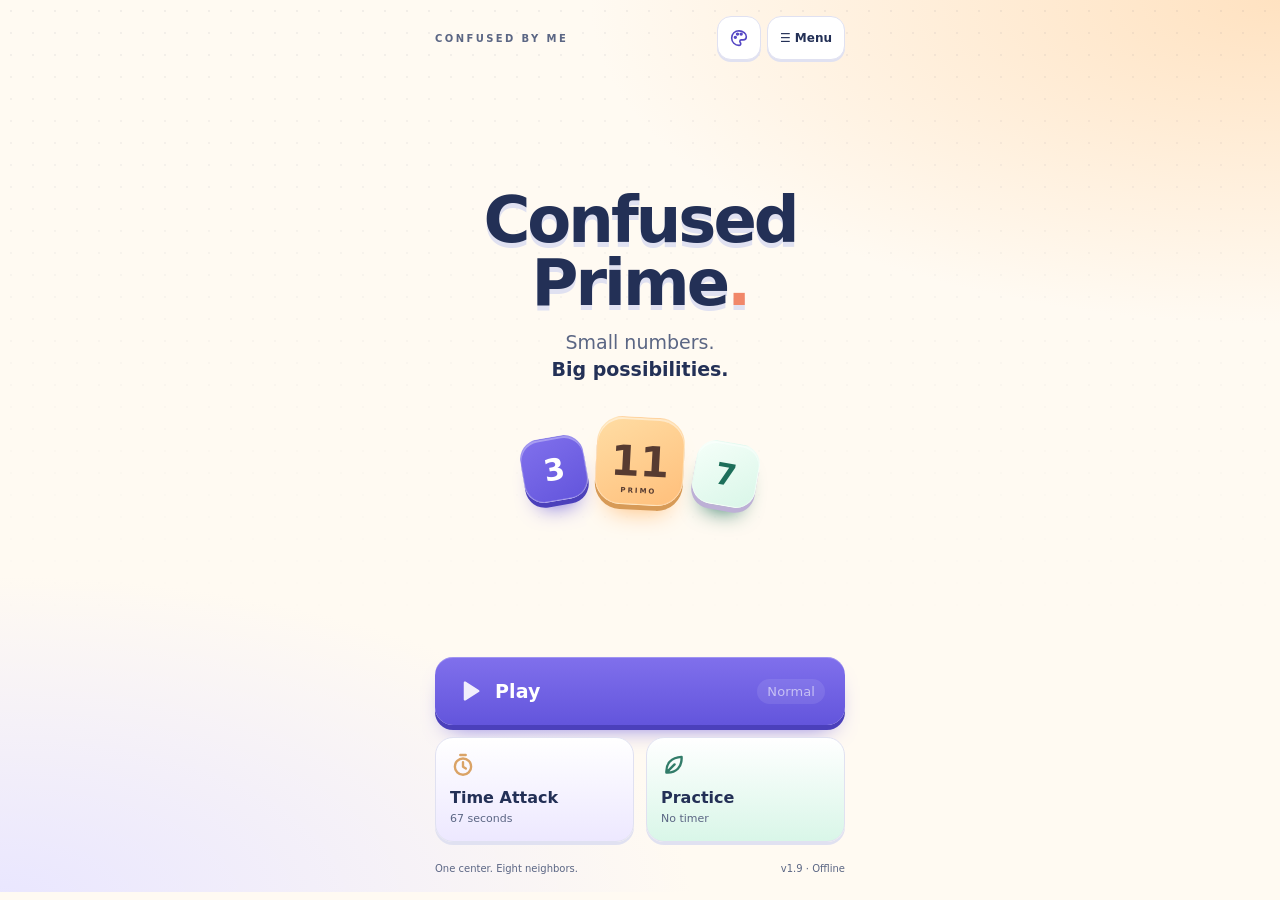
==== index.html @ dd9582af "Rename game to Confused Prime and block touch zoom" ====
<!doctype html>
<html lang="en"><head><meta charset="utf-8"><meta name="viewport" content="width=device-width,initial-scale=1,maximum-scale=1,user-scalable=no,viewport-fit=cover"><meta name="theme-color" content="#fffaf2"><title>Confused Prime — Confused By Me</title>
<script>(function(){try{var ids=["confetti", "menta", "sakura", "tramonto", "carta", "notte", "oceano", "neon", "terminale"],d=document.documentElement,t=(JSON.parse(localStorage.getItem('cbm-primi-v1')||'{}')).theme||'confetti';if(t!=='auto'&&ids.indexOf(t)<0)t='confetti';var r=t==='auto'?(window.matchMedia&&matchMedia('(prefers-color-scheme: dark)').matches?'notte':'confetti'):t;d.setAttribute('data-theme',r);d.setAttribute('data-theme-pref',t);}catch(e){}})();</script>
<style>
/* ==========================================================================
   Confused Prime — design system v2
   1. Design token non-tematici  2. Temi  3. Base  4. Home  5. Gioco
   6. Pannelli/modali  7. Selettore temi  8. Effetti  9. Responsive
   ========================================================================== */

/* 1 ─ Token strutturali (uguali in tutti i temi, ridefinibili dal tema) */
:root{
  --font:ui-rounded,"SF Pro Rounded","Nunito","Varela Round","Segoe UI Variable Text","Segoe UI",system-ui,-apple-system,"Helvetica Neue",sans-serif;
  --font-num:var(--font);
  --r-btn:18px;--r-chip:12px;--r-cell:14px;--r-board:26px;--r-card:20px;--r-modal:28px;
  --lift:3px;--lift-lg:5px;--bw:1px;--glow:0 0 0 0 transparent;
  --ease:cubic-bezier(.2,.9,.3,1);
}

/* 2 ─ Temi. Ogni blocco ridefinisce solo variabili: i componenti non hanno colori propri. */
:root,[data-theme="confetti"]{
  color-scheme:light;
  --bg:#fffaf2;--glow-a:#ffe2c1;--glow-b:#e9e6ff;--dots:#2330560f;
  --surface:#ffffff;--surface-2:#f6f3ff;--ink:#233056;--muted:#5b6684;--line:#e0e1f1;
  --accent:#6355dc;--accent-2:#8070ec;--accent-edge:#4b40bb;--on-accent:#ffffff;--accent-soft:#ede8ff;--accent-text:#5446c4;
  --warm:#ffdda4;--warm-2:#ffbf7b;--warm-edge:#d79a56;--on-warm:#573b31;
  --prime-1:#f5fff9;--prime-2:#d9f6e8;--prime-text:#1d6f5a;
  --danger:#b53d5a;--danger-bg:#fbf3f4;--danger-line:#dbb9c0;
  --board-1:#e7e0ff;--board-2:#d9d1f3;--board-line:#cfc4f1;--board-edge:#c4b8e7;
  --cell:#d4cbea;--cell-line:#cfc3e8;
  --tile-1:#ffffff;--tile-2:#fffaf4;--tile-edge:#bdb0d6;--tile-ink:#233056;--tile-line:#ffffffd9;
  --avail:#8875ce;--avail-edge:#aa96d3;
  --timer:#8b73e1;--timer-low:#df715f;--track:#e8e2f7;
  --scrim:#34255855;--modal:#fffdf9;--logo-dot:#f18769;
  --fx-good:#b4d77c;--fx-good-hi:#ecffc2;--fx-good-lo:#8da963;--fx-bad:#c9899a;--fx-bad-hi:#f5e2e7;--fx-bad-lo:#b46376;--fx-ink:#233056;
}
[data-theme="menta"]{
  color-scheme:light;
  --bg:#f1fbf5;--glow-a:#c9f2de;--glow-b:#dcefff;--dots:#12332b10;
  --surface:#ffffff;--surface-2:#e8f6ee;--ink:#12332b;--muted:#4b695f;--line:#c9e4d7;
  --accent:#0b7d61;--accent-2:#14977a;--accent-edge:#075946;--on-accent:#ffffff;--accent-soft:#d6f2e6;--accent-text:#09694f;
  --warm:#ffe9a3;--warm-2:#ffd25e;--warm-edge:#d6a62c;--on-warm:#4a3a0a;
  --prime-1:#f2fff8;--prime-2:#c6f1da;--prime-text:#0a6a4c;
  --danger:#b3354f;--danger-bg:#fdf2f4;--danger-line:#e5bcc5;
  --board-1:#d6f1e3;--board-2:#c2e8d4;--board-line:#abdcc3;--board-edge:#9bcdb3;
  --cell:#b9ddca;--cell-line:#a9d3bd;
  --tile-1:#ffffff;--tile-2:#f6fffb;--tile-edge:#8dbda4;--tile-ink:#12332b;--tile-line:#ffffffd9;
  --avail:#0b7d61;--avail-edge:#7fbfa5;
  --timer:#14977a;--timer-low:#e0634f;--track:#cfe8dc;
  --scrim:#0e2a2255;--modal:#fbfffd;--logo-dot:#f2a33a;
  --fx-good:#5fd39a;--fx-good-hi:#d4ffe9;--fx-good-lo:#1f9d6e;--fx-bad:#e0788d;--fx-bad-hi:#fde3e8;--fx-bad-lo:#b3354f;--fx-ink:#12332b;
}
[data-theme="sakura"]{
  color-scheme:light;
  --bg:#fff5f8;--glow-a:#ffd6e4;--glow-b:#eadcff;--dots:#43203a0e;
  --surface:#ffffff;--surface-2:#fff0f5;--ink:#43203a;--muted:#775269;--line:#f1d3df;
  --accent:#c2306b;--accent-2:#dc4a85;--accent-edge:#8f1f4d;--on-accent:#ffffff;--accent-soft:#ffe3ee;--accent-text:#ab2460;
  --warm:#ffe0a3;--warm-2:#ffc27a;--warm-edge:#d49a52;--on-warm:#5a3326;
  --prime-1:#f4fff9;--prime-2:#d4f3e5;--prime-text:#1b6d56;
  --danger:#a8284c;--danger-bg:#fff0f3;--danger-line:#e8b5c3;
  --board-1:#ffe3ec;--board-2:#f7cfdd;--board-line:#efbcd0;--board-edge:#e2a7be;
  --cell:#f0c3d4;--cell-line:#e8b2c6;
  --tile-1:#ffffff;--tile-2:#fff9fb;--tile-edge:#dcaabf;--tile-ink:#43203a;--tile-line:#ffffffd9;
  --avail:#c2306b;--avail-edge:#e08fb0;
  --timer:#dc4a85;--timer-low:#d9534a;--track:#f1d3df;
  --scrim:#4a1d3a55;--modal:#fffbfc;--logo-dot:#f4a259;
  --fx-good:#ff9ebd;--fx-good-hi:#ffe3ee;--fx-good-lo:#e0588b;--fx-bad:#b9a2d6;--fx-bad-hi:#ece3f7;--fx-bad-lo:#7d5aa8;--fx-ink:#43203a;
}
[data-theme="tramonto"]{
  color-scheme:light;
  --bg:#fff3e6;--glow-a:#ffc79c;--glow-b:#ffd3ea;--dots:#3b20120f;
  --surface:#ffffff;--surface-2:#fff0e0;--ink:#3b2012;--muted:#74503c;--line:#f0d3b9;
  --accent:#c43f21;--accent-2:#de5a3a;--accent-edge:#922c14;--on-accent:#ffffff;--accent-soft:#ffe4d4;--accent-text:#ab3519;
  --warm:#ffe08a;--warm-2:#ffc24a;--warm-edge:#d29a1f;--on-warm:#4a2f0a;
  --prime-1:#f6fff0;--prime-2:#dbf2c8;--prime-text:#3a6a10;
  --danger:#a8213e;--danger-bg:#fff0ee;--danger-line:#e6b5b0;
  --board-1:#ffe0c9;--board-2:#f9ccaa;--board-line:#eeb890;--board-edge:#df9f73;
  --cell:#efc09f;--cell-line:#e4ae88;
  --tile-1:#ffffff;--tile-2:#fff9f2;--tile-edge:#d6a07a;--tile-ink:#3b2012;--tile-line:#ffffffd9;
  --avail:#c43f21;--avail-edge:#e59b7e;
  --timer:#e9893a;--timer-low:#c0262e;--track:#f0d3b9;
  --scrim:#4a200f55;--modal:#fffaf4;--logo-dot:#f0a030;
  --fx-good:#ffc24a;--fx-good-hi:#fff1c4;--fx-good-lo:#e08a1a;--fx-bad:#d9667a;--fx-bad-hi:#fbe0e5;--fx-bad-lo:#a8213e;--fx-ink:#3b2012;
}
[data-theme="carta"]{
  color-scheme:light;--bw:2px;--lift:3px;--lift-lg:4px;
  --bg:#ffffff;--glow-a:#ffffff;--glow-b:#ffffff;--dots:#00000014;
  --surface:#ffffff;--surface-2:#f1f1f1;--ink:#000000;--muted:#3a3a3a;--line:#000000;
  --accent:#000000;--accent-2:#1f1f1f;--accent-edge:#6b6b6b;--on-accent:#ffffff;--accent-soft:#e8e8e8;--accent-text:#000000;
  --warm:#ffe14d;--warm-2:#ffd000;--warm-edge:#6d5500;--on-warm:#000000;
  --prime-1:#d8f5e0;--prime-2:#bfeccc;--prime-text:#00552a;
  --danger:#a3001b;--danger-bg:#fff0f2;--danger-line:#a3001b;
  --board-1:#ececec;--board-2:#dedede;--board-line:#000000;--board-edge:#000000;
  --cell:#c6c6c6;--cell-line:#6e6e6e;
  --tile-1:#ffffff;--tile-2:#ffffff;--tile-edge:#000000;--tile-ink:#000000;--tile-line:#000000;
  --avail:#000000;--avail-edge:#000000;
  --timer:#000000;--timer-low:#c1121f;--track:#d0d0d0;
  --scrim:#000000b3;--modal:#ffffff;--logo-dot:#c1121f;
  --fx-good:#00a651;--fx-good-hi:#b9f3d0;--fx-good-lo:#00552a;--fx-bad:#e0283c;--fx-bad-hi:#ffd0d6;--fx-bad-lo:#a3001b;--fx-ink:#000000;
}
[data-theme="notte"]{
  color-scheme:dark;
  --bg:#14122b;--glow-a:#35266f;--glow-b:#4a1f5e;--dots:#ffffff0c;
  --surface:#211e45;--surface-2:#2a2657;--ink:#f1efff;--muted:#b0acd6;--line:#3a3573;
  --accent:#6a56ee;--accent-2:#8573ff;--accent-edge:#4533c0;--on-accent:#ffffff;--accent-soft:#34306b;--accent-text:#b3a8ff;
  --warm:#ffd27a;--warm-2:#ffae4d;--warm-edge:#c9822a;--on-warm:#3a2208;
  --prime-1:#24524f;--prime-2:#1c433f;--prime-text:#6fe3c1;
  --danger:#ff7a93;--danger-bg:#3a2040;--danger-line:#6e3a58;
  --board-1:#26224f;--board-2:#1d1a40;--board-line:#3a3573;--board-edge:#0d0b20;
  --cell:#2e2a5e;--cell-line:#3a3573;
  --tile-1:#3d3878;--tile-2:#332f6a;--tile-edge:#171434;--tile-ink:#f1efff;--tile-line:#ffffff1f;
  --avail:#b3a8ff;--avail-edge:#6a5fc4;
  --timer:#9a89ff;--timer-low:#ff6b6b;--track:#2a2657;
  --scrim:#05030f99;--modal:#1b1838;--logo-dot:#ffb05c;
  --fx-good:#7ff0c0;--fx-good-hi:#d9fff0;--fx-good-lo:#3fd39c;--fx-bad:#ff8fa6;--fx-bad-hi:#ffd3dc;--fx-bad-lo:#ff4d73;--fx-ink:#14122b;
}
[data-theme="oceano"]{
  color-scheme:dark;
  --bg:#06182a;--glow-a:#0d4a7a;--glow-b:#0a5f6e;--dots:#ffffff0c;
  --surface:#0e2c47;--surface-2:#123759;--ink:#e6f5ff;--muted:#9bc2dd;--line:#1f4b73;
  --accent:#4cc9f0;--accent-2:#7bdcf7;--accent-edge:#1d8fb8;--on-accent:#04202f;--accent-soft:#124666;--accent-text:#7bdcf7;
  --warm:#ffb48a;--warm-2:#ff8f5e;--warm-edge:#c25b2f;--on-warm:#3a1405;
  --prime-1:#1b5a63;--prime-2:#134a54;--prime-text:#7af0d2;
  --danger:#ff8a8a;--danger-bg:#3a2230;--danger-line:#7a3d4d;
  --board-1:#0f3558;--board-2:#0b2a47;--board-line:#1f4b73;--board-edge:#030d18;
  --cell:#123e66;--cell-line:#1c5282;
  --tile-1:#215a8b;--tile-2:#1a4d7c;--tile-edge:#08203a;--tile-ink:#e6f5ff;--tile-line:#ffffff22;
  --avail:#7bdcf7;--avail-edge:#2a7fa8;
  --timer:#4cc9f0;--timer-low:#ff6b5e;--track:#123759;
  --scrim:#020c1699;--modal:#0a2238;--logo-dot:#ff9f6e;
  --fx-good:#7bdcf7;--fx-good-hi:#d6f6ff;--fx-good-lo:#2fb3dc;--fx-bad:#ff9a8a;--fx-bad-hi:#ffd9d3;--fx-bad-lo:#ff6b5e;--fx-ink:#04202f;
}
[data-theme="neon"]{
  color-scheme:dark;--glow:0 0 18px 1px #ff3dbb88;--lift:3px;
  --bg:#0b0714;--glow-a:#4a0d5e;--glow-b:#04384a;--dots:#ff3dbb12;
  --surface:#17102a;--surface-2:#1f1538;--ink:#fbf4ff;--muted:#c3acdf;--line:#4b2a78;
  --accent:#d6168f;--accent-2:#ff3dbb;--accent-edge:#8a0c63;--on-accent:#ffffff;--accent-soft:#3a1a52;--accent-text:#ff80d8;
  --warm:#ffe14d;--warm-2:#ffb02e;--warm-edge:#b87a00;--on-warm:#2a1a00;
  --prime-1:#0f3a46;--prime-2:#0a2f3a;--prime-text:#3df5e6;
  --danger:#ff6b8a;--danger-bg:#2f1229;--danger-line:#7a2b52;
  --board-1:#1b1233;--board-2:#130c27;--board-line:#6a2fa8;--board-edge:#06030d;
  --cell:#241842;--cell-line:#3b2563;
  --tile-1:#34235e;--tile-2:#2a1c4e;--tile-edge:#0d0719;--tile-ink:#fbf4ff;--tile-line:#a46bff44;
  --avail:#3df5e6;--avail-edge:#1b8f93;
  --timer:#3df5e6;--timer-low:#ff3d6e;--track:#241842;
  --scrim:#05020ccc;--modal:#130d24;--logo-dot:#3df5e6;
  --fx-good:#3df5e6;--fx-good-hi:#c8fffb;--fx-good-lo:#12bfb3;--fx-bad:#ff6b9d;--fx-bad-hi:#ffd0e2;--fx-bad-lo:#ff2d78;--fx-ink:#0b0714;
}
[data-theme="terminale"]{
  color-scheme:dark;
  --font:ui-monospace,"SF Mono","Cascadia Mono","Roboto Mono",Menlo,Consolas,"Liberation Mono",monospace;
  --r-btn:6px;--r-chip:5px;--r-cell:4px;--r-board:10px;--r-card:8px;--r-modal:10px;--lift:0px;--lift-lg:0px;--bw:1px;
  --bg:#020a05;--glow-a:#06311a;--glow-b:#031f12;--dots:#2bff6a0d;
  --surface:#04140a;--surface-2:#061d10;--ink:#b8ffcb;--muted:#74d492;--line:#14582f;
  --accent:#2bff6a;--accent-2:#5dff8c;--accent-edge:#0d9c3a;--on-accent:#00140a;--accent-soft:#0a3a1e;--accent-text:#5dff8c;
  --warm:#ffb000;--warm-2:#e69a00;--warm-edge:#8a5d00;--on-warm:#1a0f00;
  --prime-1:#0d3a1c;--prime-2:#0a2f17;--prime-text:#7dffa6;
  --danger:#ff6a60;--danger-bg:#1f0a0a;--danger-line:#6b2320;
  --board-1:#041a0d;--board-2:#031209;--board-line:#14582f;--board-edge:#00080a;
  --cell:#052414;--cell-line:#0f4526;
  --tile-1:#0d3620;--tile-2:#0a2c19;--tile-edge:#031209;--tile-ink:#b8ffcb;--tile-line:#2bff6a40;
  --avail:#5dff8c;--avail-edge:#12803b;
  --timer:#2bff6a;--timer-low:#ff5f56;--track:#0a2f17;
  --scrim:#000000d0;--modal:#031209;--logo-dot:#ffb000;
  --fx-good:#2bff6a;--fx-good-hi:#c9ffd8;--fx-good-lo:#12b84a;--fx-bad:#ff6a60;--fx-bad-hi:#ffd2cf;--fx-bad-lo:#c4332b;--fx-ink:#00140a;
}

/* 3 ─ Base */
*{box-sizing:border-box}
html{background:var(--bg)}
body{margin:0;background:radial-gradient(ellipse 90% 60% at 100% 0%,var(--glow-a) 0%,transparent 60%),radial-gradient(ellipse 90% 60% at 0% 100%,var(--glow-b) 0%,transparent 60%),var(--bg);background-attachment:fixed;color:var(--ink);font-family:var(--font);-webkit-tap-highlight-color:transparent;-webkit-font-smoothing:antialiased;text-rendering:optimizeLegibility}
body:before{content:"";position:fixed;inset:0;z-index:0;pointer-events:none;background-image:radial-gradient(var(--dots) 1.2px,transparent 1.4px);background-size:22px 22px;-webkit-mask-image:linear-gradient(180deg,#000 0%,transparent 70%);mask-image:linear-gradient(180deg,#000 0%,transparent 70%)}
[data-theme="terminale"] body:before{background-image:repeating-linear-gradient(0deg,var(--dots) 0 1px,transparent 1px 3px);background-size:auto;-webkit-mask-image:none;mask-image:none}
.theme-anim,.theme-anim *,.theme-anim *:before,.theme-anim *:after{transition:background-color .35s ease,border-color .35s ease,color .35s ease,box-shadow .35s ease,fill .35s ease!important}
button{font:inherit;cursor:pointer;touch-action:manipulation;border:0;color:inherit}
button:focus-visible,input:focus-visible,select:focus-visible,textarea:focus-visible{outline:3px solid var(--accent-text);outline-offset:3px}
button:disabled{cursor:default;opacity:.4}
button:not(:disabled):active{transform:translateY(1px) scale(.985)}
[hidden]{display:none!important}
.shell{position:relative;z-index:1;width:min(100%,450px);margin:auto;padding:16px 20px max(16px,env(safe-area-inset-bottom));padding-top:max(16px,env(safe-area-inset-top))}
.brand{font-size:10px;letter-spacing:2.4px;font-weight:800;text-transform:uppercase;color:var(--muted)}
.eyebrow{font-size:10px;font-weight:700;letter-spacing:1.6px;text-transform:uppercase;color:var(--muted)}
.pill{border:var(--bw) solid var(--line);border-radius:var(--r-chip);background:transparent;min-height:42px;padding:8px 14px;font-size:12px;font-weight:650}
.primary{position:relative;background:linear-gradient(180deg,var(--accent-2),var(--accent));color:var(--on-accent);border-radius:var(--r-btn);min-height:52px;padding:12px 18px;font-weight:750;letter-spacing:.1px;box-shadow:inset 0 1px 0 #ffffff40,0 var(--lift-lg) 0 var(--accent-edge),0 14px 24px -14px var(--accent)}
.primary:not(:disabled):active{box-shadow:inset 0 1px 0 #ffffff40,0 1px 0 var(--accent-edge)}
.secondary{background:var(--surface);border:var(--bw) solid var(--line);border-radius:var(--r-btn);min-height:52px;padding:12px 18px;font-weight:650;box-shadow:0 var(--lift) 0 var(--line)}
.secondary:not(:disabled):active{box-shadow:0 1px 0 var(--line)}
.icon{width:40px;height:40px;border-radius:50%;background:transparent;font-size:18px;font-weight:500}
body.playing{overflow:hidden}
.shell.playing-shell{height:100vh;height:100dvh;padding-top:max(10px,env(safe-area-inset-top));padding-bottom:max(10px,env(safe-area-inset-bottom))}

/* 4 ─ Home */
.home{min-height:calc(100dvh - 40px);display:flex;flex-direction:column;justify-content:space-between;gap:18px}
.home-top{display:flex;justify-content:space-between;align-items:center}
.menu-trigger{min-height:44px;min-width:70px;padding:8px 12px;background:var(--surface);border:var(--bw) solid var(--line);border-radius:14px;font-size:12px;font-weight:700;white-space:nowrap;box-shadow:0 2px 0 var(--line)}
.menu-trigger.icon-only{min-width:44px;width:44px;padding:0;display:inline-flex;align-items:center;justify-content:center}
.menu-trigger svg{width:20px;height:20px;stroke:var(--accent-text);fill:none;stroke-width:1.9;stroke-linecap:round;stroke-linejoin:round}
.hero{padding:6px 0 0;text-align:center}
.hero h1{font-size:clamp(76px,24vw,108px);line-height:.95;letter-spacing:-7px;margin:10px 0 14px;font-weight:850;color:var(--ink);text-shadow:0 var(--lift-lg) 0 var(--line)}
.hero h1 span,.logo>span{color:var(--logo-dot)!important}
[data-theme="carta"] .hero h1{text-shadow:none}
.hero p{font-size:19px;line-height:1.45;color:var(--muted);margin:0}
.hero p b{font-weight:600;color:var(--ink)}
.art{height:150px;display:flex;justify-content:center;align-items:center;gap:10px;margin:10px 0 0}
.art-tile{width:64px;height:64px;display:flex;align-items:center;justify-content:center;border-radius:20px;background:linear-gradient(155deg,var(--accent-2),var(--accent));color:var(--on-accent);font-size:30px;font-weight:750;font-variant-numeric:tabular-nums;position:relative;border:var(--bw) solid #ffffff40;box-shadow:inset 0 2px 0 #ffffff55,0 var(--lift-lg) 0 var(--accent-edge),0 18px 22px -14px var(--accent);transform:rotate(-10deg);animation:bob 5.5s ease-in-out infinite}
.art-tile:nth-child(2){background:linear-gradient(150deg,var(--warm),var(--warm-2));color:var(--on-warm);width:88px;height:88px;font-size:42px;border-radius:26px;box-shadow:inset 0 2px 0 #ffffff77,0 var(--lift-lg) 0 var(--warm-edge),0 20px 24px -14px var(--warm-2);transform:translateY(-8px) rotate(3deg);animation-delay:-1.8s}
.art-tile:nth-child(3){background:linear-gradient(145deg,var(--prime-1),var(--prime-2));color:var(--prime-text);box-shadow:inset 0 2px 0 #ffffff66,0 var(--lift-lg) 0 var(--tile-edge),0 18px 22px -14px var(--prime-text);transform:translateY(5px) rotate(10deg);animation-delay:-3.4s}
.art-tile:nth-child(2):after{content:"PRIMO";position:absolute;bottom:9px;font-size:7px;letter-spacing:2px;font-weight:800}
@keyframes bob{0%,100%{translate:0 0}50%{translate:0 -7px}}
.home-actions{display:grid;grid-template-columns:1fr 1fr;gap:12px}
.home-actions button{text-align:left;position:relative;padding:14px 14px 16px;min-height:96px;overflow-wrap:anywhere;display:flex;flex-direction:column;justify-content:flex-start;gap:2px}
.home-actions button:before{content:"";display:block;width:26px;height:26px;margin-bottom:8px;background:currentColor;-webkit-mask:var(--ico) center/contain no-repeat;mask:var(--ico) center/contain no-repeat;opacity:.9}
.home-actions button span{display:block;font-size:11px;margin-top:3px;color:var(--muted);font-weight:500}
#play{--ico:url("data:image/svg+xml,%3Csvg xmlns='http://www.w3.org/2000/svg' viewBox='0 0 24 24'%3E%3Cpath d='M7.5 4.8v14.4a1 1 0 001.5.9l11.4-7.2a1 1 0 000-1.8L9 3.9a1 1 0 00-1.5.9z'/%3E%3C/svg%3E")}
#attack{--ico:url("data:image/svg+xml,%3Csvg xmlns='http://www.w3.org/2000/svg' viewBox='0 0 24 24' fill='none' stroke='%23000' stroke-width='2.2' stroke-linecap='round' stroke-linejoin='round'%3E%3Ccircle cx='12' cy='13.5' r='7.5'/%3E%3Cpath d='M12 9.5v4.2l2.6 1.6M9.5 2.8h5'/%3E%3C/svg%3E")}
#train{--ico:url("data:image/svg+xml,%3Csvg xmlns='http://www.w3.org/2000/svg' viewBox='0 0 24 24' fill='none' stroke='%23000' stroke-width='2.2' stroke-linecap='round' stroke-linejoin='round'%3E%3Cpath d='M5 19C4.5 10.5 9.500 5 19 4.500 19.500 14 14 19.500 5 19zM5 19l7.500-7.500'/%3E%3C/svg%3E")}
.home-actions #play{grid-column:1/-1;min-height:68px;padding:14px 20px;font-size:19px;flex-direction:row;align-items:center;gap:12px}
.home-actions #play:before{margin:0;width:28px;height:28px}
.home-actions #play span{color:var(--on-accent);opacity:.78;display:inline;margin:0 0 0 auto;font-size:13px;font-weight:600;padding:5px 10px;border-radius:99px;background:#ffffff26}
.time-mode{background:linear-gradient(180deg,var(--surface),var(--accent-soft))}
.home-actions .time-mode:before{color:var(--warm-edge)}
.home-actions #train:before{color:var(--prime-text)}
.home-actions #train{background:linear-gradient(180deg,var(--surface),var(--prime-2))}
.home-actions .no-storage{grid-column:1/-1}
.footer{grid-column:1/-1;display:flex;align-items:center;justify-content:space-between;gap:8px;font-size:10px;color:var(--muted);line-height:1.4;margin-top:8px}
.no-storage{font-size:10px;color:var(--danger);text-align:center}

/* 5 ─ Gioco */
#game{height:100%;display:flex;flex-direction:column;gap:8px}
.game-head{display:flex;align-items:center;justify-content:space-between;min-height:44px;flex-shrink:0}
.logo{font-size:23px;font-weight:850;letter-spacing:-1.4px}
.logo small{font-size:9px;letter-spacing:.3px;color:var(--muted);margin-left:10px;vertical-align:middle;font-weight:600;padding:3px 7px;border-radius:99px;background:var(--accent-soft);color:var(--accent-text)}
.head-buttons{display:flex;gap:6px;align-items:center}
.scorebar{display:grid;grid-template-columns:minmax(0,1.7fr) minmax(0,1fr) minmax(0,1fr);align-items:center;gap:12px;flex-shrink:0;padding:10px 14px 11px;background:var(--surface);border:var(--bw) solid var(--line);border-radius:var(--r-card);box-shadow:0 var(--lift) 0 var(--line)}
.scorebar>div{min-width:0}
.label{font-size:10px;letter-spacing:.5px;text-transform:uppercase;color:var(--muted);font-weight:700}
.score-main{font-size:36px;line-height:1.1;font-weight:800;letter-spacing:-1px;font-variant-numeric:tabular-nums;white-space:nowrap;color:var(--accent-text);min-width:0;max-width:100%}
.metric{font-size:18px;font-weight:700;margin-top:5px;font-variant-numeric:tabular-nums;min-width:0;max-width:100%;white-space:nowrap}
.arrival{display:flex;align-items:center;justify-content:space-between;gap:6px;font-size:11px;font-weight:600;flex-shrink:0}
.nexts{display:flex;gap:4px;align-items:center}
.nexts>span:first-child{font-size:10px;letter-spacing:.5px;text-transform:uppercase;margin-right:5px;color:var(--muted);font-weight:700}
.preview{display:inline-flex;align-items:center;justify-content:center;width:27px;height:27px;background:var(--accent-soft);color:var(--accent-text);border-radius:9px;font-size:13px;font-weight:700;font-variant-numeric:tabular-nums}
.preview:nth-of-type(3){opacity:.82}.preview:nth-of-type(4){opacity:.62}
.preview.first{background:var(--accent);color:var(--on-accent);box-shadow:0 2px 0 var(--accent-edge);opacity:1}
#space,#countdown{color:var(--muted);white-space:nowrap;font-variant-numeric:tabular-nums}
#countdown{color:var(--ink)}
.timer-wrap{width:100%;height:6px;background:var(--track);border-radius:6px;overflow:hidden;flex-shrink:0}
.timer-bar{height:100%;width:100%;background:var(--timer);border-radius:6px;transform-origin:left;transition:background-color .3s}
.timer-bar.low{background:var(--timer-low)}
.board-wrap{position:relative;flex:1;min-height:0;display:flex;align-items:center;justify-content:center;padding-bottom:5px}
.board{display:grid;grid-template-columns:repeat(6,minmax(0,1fr));grid-template-rows:repeat(6,minmax(0,1fr));gap:6px;padding:9px;background:linear-gradient(145deg,var(--board-1),var(--board-2));border:var(--bw) solid var(--board-line);border-radius:var(--r-board);width:100%;aspect-ratio:1;flex-shrink:0;box-shadow:inset 0 2px 0 #ffffff40,inset 0 -6px 14px -10px #00000040,0 var(--lift-lg) 0 var(--board-edge),0 24px 32px -22px var(--board-edge)}
.board.tutorial-board{grid-template-columns:repeat(3,minmax(0,1fr));grid-template-rows:repeat(3,minmax(0,1fr))}
.tutorial-board .cell{display:none}.tutorial-board .cell.tutorial-visible{display:flex}
.cell{min-width:0;min-height:0;position:relative;border-radius:var(--r-cell);background:var(--cell);border:var(--bw) solid var(--cell-line);color:var(--tile-ink);font-size:clamp(17px,5.5vw,26px);font-weight:700;padding:0;display:flex;align-items:center;justify-content:center;isolation:isolate;font-variant-numeric:tabular-nums;font-family:var(--font-num);user-select:none;-webkit-user-select:none;box-shadow:inset 0 2px 3px #00000014;transition:transform .12s var(--ease)}
.cell.occupied{background:linear-gradient(155deg,var(--tile-1),var(--tile-2));border-color:var(--tile-line);box-shadow:inset 0 2px 0 #ffffff55,0 var(--lift) 0 var(--tile-edge),0 7px 9px -6px var(--tile-edge)}
.cell.occupied:not(:disabled):active{transform:translateY(2px);box-shadow:inset 0 2px 0 #ffffff55,0 1px 0 var(--tile-edge)}
.cell.prime.occupied:not(.selected){background:linear-gradient(155deg,var(--prime-1),var(--prime-2))}
.cell.prime:after{content:"•";position:absolute;bottom:0;font-size:11px;color:var(--prime-text)}
.cell.available{border:max(var(--bw),1.5px) solid var(--avail);box-shadow:inset 0 1px 0 #ffffff55,0 var(--lift) 0 var(--avail-edge),0 0 0 1px var(--avail-edge)}
.cell.available:before{content:"+";position:absolute;right:4px;top:1px;color:var(--accent-text);font-size:11px;font-weight:800}
.cell.selected{background:linear-gradient(150deg,var(--accent-2),var(--accent));border-color:var(--accent-2);color:var(--on-accent);box-shadow:inset 0 1px 0 #ffffff55,0 var(--lift) 0 var(--accent-edge),var(--glow)}
.cell.selected:before{content:"✓";position:absolute;right:3px;top:1px;font-size:10px;font-weight:800;color:var(--on-accent)}
.cell.selected:after{color:var(--on-accent)}
.cell.center{background:linear-gradient(150deg,var(--warm),var(--warm-2));border-color:var(--warm-edge);color:var(--on-warm);box-shadow:inset 0 2px 0 #ffffff77,0 var(--lift) 0 var(--warm-edge),0 8px 12px -6px var(--warm-2)}
.cell.center:before{content:"◎";position:absolute;right:3px;top:0;font-size:11px;color:var(--on-warm)}
.cell.center:after{color:var(--on-warm)}
.cell.fresh{animation:arrive .42s var(--ease)}
.cell.hinted{outline:3px solid var(--accent-text);outline-offset:2px;animation:pulse 1s ease-in-out infinite}
@keyframes arrive{0%{transform:scale(.5);opacity:.25}65%{transform:scale(1.06)}100%{transform:scale(1);opacity:1}}
@keyframes pulse{50%{outline-offset:4px}}
.tile-value{display:flex;flex-direction:column;align-items:center;line-height:1.02;gap:0;pointer-events:none;white-space:nowrap;transform-origin:center}
.digit-line{display:block;line-height:1.02}
.cell.multiline:before{font-size:7px;right:1px;top:0}
.cell.multiline:after{font-size:8px;bottom:-2px;left:2px;right:auto}
.selection-panel{padding:10px 12px 12px;flex-shrink:0;background:var(--surface);border:var(--bw) solid var(--line);border-radius:var(--r-card);box-shadow:0 var(--lift) 0 var(--line)}
.selection-top{display:flex;align-items:center;justify-content:space-between;gap:7px;min-height:34px}
.sum{font-size:26px;font-weight:800;letter-spacing:-.4px;white-space:nowrap;font-variant-numeric:tabular-nums}
.sum small{font-size:10px;color:var(--muted);font-weight:700;letter-spacing:.5px;text-transform:uppercase;margin-right:5px}
.sum>small:only-child{font-size:14px;color:var(--ink);font-weight:600;text-transform:none;letter-spacing:0}
.status{font-size:11px;text-align:right;max-width:165px;line-height:1.3;margin-left:auto;color:var(--muted);min-width:0;font-weight:550}
.status.prime-valid{color:var(--prime-text)!important;font-weight:750}
.clear-selection{width:44px;height:44px;border-radius:12px;font-size:24px;line-height:1;color:var(--muted);background:transparent;flex-shrink:0}
.formula{font-size:11px;color:var(--muted);height:17px;line-height:17px;white-space:nowrap;overflow:auto;scrollbar-width:none;font-variant-numeric:tabular-nums}
.actions{display:grid;grid-auto-flow:column;grid-auto-columns:minmax(0,1fr);gap:7px;margin-top:6px}
.fuse{background:linear-gradient(180deg,var(--accent-2),var(--accent));color:var(--on-accent);border:var(--bw) solid var(--accent-2);border-radius:16px;min-height:50px;padding:8px;font-size:15px;font-weight:750;box-shadow:inset 0 1px 0 #ffffff55,0 var(--lift) 0 var(--accent-edge),var(--glow)}
.fuse:not(:disabled):active{box-shadow:inset 0 1px 0 #ffffff55,0 1px 0 var(--accent-edge)}
.fuse:disabled{opacity:1;background:var(--surface-2);border-color:var(--line);color:var(--muted);font-weight:550;box-shadow:none}
.fuse small{display:inline;font-size:11px;margin-left:7px;opacity:.85;font-weight:600}
.erase{border:var(--bw) solid var(--danger-line);background:var(--danger-bg);border-radius:12px;min-height:46px;color:var(--danger);font-size:11px;font-weight:600;padding:5px;box-shadow:0 2px 0 var(--danger-line)}
.erase strong{display:block;font-size:11px;font-weight:750;margin-top:2px}
.erase:disabled{box-shadow:none}
.toolbar{display:flex;justify-content:center;flex-shrink:0}
.toolbar button{min-height:44px;padding:8px 18px;font-size:12px;background:transparent;border:0;color:var(--accent-text);font-weight:650}
.message{font-size:10px;text-align:center;line-height:1.3;height:26px;overflow:hidden;margin:0;color:var(--muted);flex-shrink:0;display:flex;align-items:center;justify-content:center}
.attack-clock{font-size:25px;font-weight:800;letter-spacing:-1px;min-width:73px;text-align:right;font-variant-numeric:tabular-nums;border-radius:10px;padding:0 4px}
.attack-clock small{font-size:11px;letter-spacing:0;margin-left:3px;color:var(--muted)}
.attack-clock.low{color:var(--danger)}
.attack-game .logo small{display:block;font-size:8px;margin:4px 0 0;letter-spacing:1px;width:max-content}
.attack-game .logo{line-height:1}
.tutorial-banner{padding:9px 12px;background:var(--accent-soft);color:var(--ink);border:var(--bw) solid var(--line);border-radius:14px;font-size:11px;line-height:1.35;flex-shrink:0}
.tutorial-banner strong{display:block;font-weight:700}
.tutorial-banner button{min-height:30px;padding:5px 9px;margin-top:5px;width:auto;font-size:10px}

/* 6 ─ Pannelli e modali */
.modal-back{position:fixed;inset:0;background:var(--scrim);z-index:20;display:flex;align-items:center;justify-content:center;padding:12px;backdrop-filter:blur(8px);-webkit-backdrop-filter:blur(8px)}
.modal-back:not([hidden]){animation:fade .22s ease-out}
.modal{outline:none;max-width:420px;width:100%;max-height:calc(100dvh - 24px);overflow:auto;background:var(--modal);color:var(--ink);border-radius:var(--r-modal);padding:22px;border:var(--bw) solid var(--line);box-shadow:0 30px 80px -10px #00000066}
.modal-back:not([hidden]) .modal{animation:sheet .32s var(--ease)}
@keyframes fade{from{opacity:0}}
@keyframes sheet{from{opacity:0;transform:translateY(26px) scale(.98)}}
.modal h2{font-size:28px;letter-spacing:-1px;margin:10px 0 16px;font-weight:750}
.modal p,.modal li{font-size:13px;line-height:1.5;color:var(--muted)}
.modal .stack{display:grid;gap:8px;margin-top:17px}
.modal .result{font-size:52px;font-weight:800;letter-spacing:-2px;color:var(--accent-text);font-variant-numeric:tabular-nums}
.modal .seed{font-size:10px;word-break:break-all;color:var(--muted);margin-top:14px}
.panel-top{display:flex;align-items:center;justify-content:space-between;gap:8px;min-height:36px}
.panel-top .eyebrow{font-size:8px;text-align:right;letter-spacing:.9px}
.menu-note{margin:0 0 12px!important;font-size:12px!important}
.menu-resume{width:100%;display:flex;justify-content:space-between;align-items:center;margin-bottom:14px}
.menu-list button{min-height:56px;background:transparent;display:flex;align-items:center;justify-content:space-between;text-align:left;padding:10px 0;border-bottom:var(--bw) solid var(--line)}
.menu-list button:last-child{border-bottom:0}
.menu-list b{display:block;font-size:15px;font-weight:650}
.menu-list small{display:block;font-size:11px;color:var(--muted);margin-top:4px}
.menu-list button>span:last-child{font-size:18px;color:var(--accent-text)}
.menu-session>.eyebrow{margin-bottom:6px}
.menu-session button{display:flex;justify-content:space-between;align-items:center;gap:10px;min-height:44px;background:transparent;text-align:left;font-size:13px;border-bottom:var(--bw) solid var(--line);padding:8px 1px}
.menu-session button:last-child{border-bottom:0}
.menu-session button span{color:var(--muted);font-size:17px;flex-shrink:0}
.menu-list+.settings-close{margin-top:20px}
.settings-close{width:100%;min-height:44px}
.credits-link{font:inherit;color:var(--accent-text);background:transparent;font-size:10px;text-decoration:underline;text-underline-offset:3px;min-height:30px;padding:5px 9px;touch-action:manipulation}
.credit-brand{font-size:29px;font-weight:800;letter-spacing:-1px;margin:4px 0 12px}
.credit-brand span{display:block;font-size:11px;letter-spacing:.5px;color:var(--muted);font-weight:500;margin-top:3px}
.credit-block h3{font-size:10px;text-transform:uppercase;letter-spacing:1px;margin:0 0 8px;color:var(--muted)}
.credit-block p{font-size:11px;line-height:1.45;margin:5px 0}
.credit-track{margin:6px 0}
.credit-track b{font-size:12px;font-weight:650}
.credit-track span{font-size:10px;color:var(--muted);display:block;margin-top:2px}
.modal:has(#creditsDone){padding:18px}
.modal:has(#creditsDone) h2{margin-bottom:8px}
.modal:has(#creditsDone) .credit-brand{font-size:23px;margin:2px 0 8px}
.modal:has(#creditsDone) .credit-block p{font-size:10px;line-height:1.4}
.modal:has(#creditsDone) .credit-block h3{margin-bottom:5px}
.modal:has(#creditsDone) .credit-track{margin:4px 0}
.theme-dot{width:14px;height:14px;border-radius:50%;background:linear-gradient(135deg,var(--accent) 50%,var(--warm-2) 50%);border:var(--bw) solid var(--line);flex-shrink:0}
.collection-summary{display:flex;gap:8px;margin:12px 0}
.collection-summary>div{flex:1;min-width:0;padding:10px;background:var(--surface-2);border-radius:14px}
.collection-summary b{display:block;font-size:21px;letter-spacing:-.5px;color:var(--ink)}
.collection-summary span{font-size:9px;color:var(--muted);font-weight:700;letter-spacing:.4px}
.collection-tabs{display:flex;gap:7px;margin:8px 0}
.collection-tabs button{flex:1;min-height:40px;padding:6px;font-size:11px;font-weight:650;border:var(--bw) solid var(--line);border-radius:10px;background:transparent}
.collection-tabs button[aria-pressed="true"]{background:var(--accent);border-color:var(--accent);color:var(--on-accent)}
.collection-search{width:100%;padding:10px 12px;border:var(--bw) solid var(--line);border-radius:12px;font:inherit;font-size:13px;background:var(--surface);color:var(--ink);margin:3px 0 10px;min-height:42px}
.prime-grid{display:grid;grid-template-columns:repeat(3,minmax(0,1fr));gap:7px;max-height:35dvh;overflow:auto;padding:1px 2px 5px;overscroll-behavior:contain}
.prime-chip{padding:9px 4px;text-align:center;background:linear-gradient(155deg,var(--prime-1),var(--prime-2));border:var(--bw) solid var(--line);border-radius:12px;color:var(--tile-ink)}
.prime-chip b{display:block;font-size:17px;overflow-wrap:anywhere}
.prime-chip small{font-size:9px;color:var(--muted)}
.prime-chip.long b{font-size:12px}
.collection-note{font-size:10px!important;margin:7px 0 9px!important}
.collection-more{min-height:36px;width:100%;background:transparent;color:var(--accent-text);font-size:11px;font-weight:650}
.collection-empty{font-size:12px;color:var(--muted);grid-column:1/-1;padding:16px 0;text-align:center}
.end-actions{display:grid;grid-template-columns:1fr 1fr;gap:7px;margin-top:9px}
.end-actions button{min-height:44px;padding:7px;font-size:11px}
.share-text{width:100%;height:160px;padding:12px;border:var(--bw) solid var(--line);border-radius:12px;background:var(--surface);color:var(--ink);font:inherit;font-size:12px;line-height:1.5;resize:none}
.share-status{font-size:10px!important;min-height:14px;margin:5px 0!important}
.result-summary{font-size:12px!important}
/* Pannelli uniformi: gruppi, righe, interruttori, slider */
.panel-top{min-height:44px}
.panel-back{display:inline-flex;align-items:center;gap:4px;background:var(--accent-soft);color:var(--accent-text);border-radius:99px;min-height:44px;padding:0 16px 0 12px;font-size:12px;font-weight:700;margin-left:-4px}
.modal h2{margin:12px 0 18px}
.group,.menu-list,.credit-block{background:var(--surface-2);border:var(--bw) solid var(--line);border-radius:var(--r-card);padding:0 16px;margin:0 0 14px}
.menu-list{display:grid;overflow:hidden}
.row,.row-line{display:flex;align-items:center;justify-content:space-between;gap:12px}
.row{min-height:60px;padding:8px 0;border-bottom:var(--bw) solid var(--line)}
.row-block{padding:12px 0;border-bottom:var(--bw) solid var(--line)}
.group>:last-child{border-bottom:0}
.row-line{min-height:44px}
.row-text{display:flex;flex-direction:column;min-width:0;font-size:15px;font-weight:650;color:var(--ink);line-height:1.25}
.row-text small,.track-label{display:block;font-size:11px;font-weight:500;color:var(--muted);margin-top:3px}
.row-ctl{flex-shrink:0}
select.row-ctl{max-width:60%;min-width:0;min-height:44px;padding:8px 28px 8px 12px;border:var(--bw) solid var(--line);border-radius:12px;background-color:var(--surface);color:var(--ink);font:inherit;font-size:13px;font-weight:600}
.pill.row-ctl{display:inline-flex;gap:8px;align-items:center;background:var(--surface);color:var(--ink);min-height:44px;font-size:13px;font-weight:650}
.theme-dot{width:14px;height:14px;border-radius:50%;background:linear-gradient(135deg,var(--accent) 50%,var(--warm-2) 50%);border:var(--bw) solid var(--line);flex-shrink:0}
.audio-toggle{min-width:64px;min-height:44px;padding:0 14px;border-radius:99px;background:var(--surface);border:var(--bw) solid var(--line);color:var(--muted);font-size:12px;font-weight:750;flex-shrink:0}
.audio-toggle[aria-checked="true"]{background:var(--accent);border-color:var(--accent);color:var(--on-accent)}
.volume-row{display:flex;align-items:center;gap:14px;margin-top:2px}
.volume-row output{font-size:12px;min-width:38px;text-align:right;color:var(--muted);font-variant-numeric:tabular-nums;font-weight:650}
.volume-row input[type=range]{-webkit-appearance:none;appearance:none;flex:1;min-width:0;height:32px;margin:0;background:transparent;touch-action:pan-x}
.volume-row input[type=range]::-webkit-slider-runnable-track{height:8px;border-radius:8px;background:linear-gradient(to right,var(--accent) var(--p,50%),var(--track) var(--p,50%))}
.volume-row input[type=range]::-webkit-slider-thumb{-webkit-appearance:none;width:26px;height:26px;margin-top:-9px;border-radius:50%;background:var(--surface);border:3px solid var(--accent);box-shadow:0 2px 6px #0003}
.volume-row input[type=range]::-moz-range-track{height:8px;border-radius:8px;background:var(--track)}
.volume-row input[type=range]::-moz-range-progress{height:8px;border-radius:8px;background:var(--accent)}
.volume-row input[type=range]::-moz-range-thumb{width:20px;height:20px;border-radius:50%;background:var(--surface);border:3px solid var(--accent)}
.test-sound{display:inline-flex;align-items:center;background:var(--accent-soft);color:var(--accent-text);border-radius:99px;font-size:12px;font-weight:700;min-height:40px;padding:0 14px;margin-top:6px}
.audio-status{font-size:11px!important;line-height:1.4!important;margin:-4px 4px 14px!important}
.audio-status:empty{display:none}
.settings-credits{display:flex;justify-content:space-between;align-items:center;width:100%;min-height:56px;background:transparent;padding:0;font-size:15px;font-weight:650;color:var(--ink)}
.settings-credits:after{content:"↗";color:var(--accent-text);font-size:18px}
.menu-list button{border-bottom:var(--bw) solid var(--line)}
.menu-session{margin:16px 0 0;display:grid;background:var(--surface-2);border:var(--bw) solid var(--line);border-radius:var(--r-card);padding:12px 16px 4px}
.menu-session>.eyebrow{margin-bottom:4px}
.credit-block{padding:12px 16px}
.credit-block+.credit-block{margin-top:0}
.theme-hint{font-size:12px!important;margin:-6px 0 14px!important}
/* Guida */
.guide-modal{padding:18px;overflow:hidden;display:flex;flex-direction:column}
.guide-top{display:flex;align-items:center;justify-content:space-between;flex-direction:row-reverse}
.guide-top .icon{width:38px;height:38px}
.guide-modal h2{font-size:25px;margin:9px 0 6px;line-height:1.1;letter-spacing:-.8px;overflow-wrap:anywhere}
.guide-lead{font-size:12px!important;line-height:1.4!important;margin:4px 0 8px!important;min-height:34px}
.guide-scene{height:150px;flex-shrink:0;background:var(--surface-2);border:var(--bw) solid var(--line);border-radius:16px;display:flex;align-items:center;justify-content:center;gap:14px;margin:5px 0 10px;padding:10px}
.mini-grid{display:grid;grid-template-columns:repeat(3,36px);grid-template-rows:repeat(3,36px);gap:4px}
.mini-cell{background:var(--cell);border:var(--bw) solid transparent;border-radius:9px;display:flex;align-items:center;justify-content:center;position:relative;font-size:19px;font-weight:700;color:var(--tile-ink)}
.mini-cell.filled{background:var(--tile-1);border-color:var(--tile-line)}
.mini-cell.chosen{background:var(--accent);color:var(--on-accent)}
.mini-cell.middle{background:var(--warm);border-color:var(--warm-edge);color:var(--on-warm)}
.mini-cell i{position:absolute;font-size:9px;right:2px;top:0;font-style:normal}
.guide-result{display:flex;flex-direction:column;align-items:center;gap:8px;font-size:11px;font-weight:650;white-space:nowrap}
.result-tile{width:54px;height:54px;border-radius:14px;background:linear-gradient(155deg,var(--prime-1),var(--prime-2));color:var(--prime-text);border:var(--bw) solid var(--line);display:flex;align-items:center;justify-content:center;font-size:28px;font-weight:750}
.result-tile.removed{border:2px dashed var(--danger-line);background:var(--danger-bg);color:var(--danger)}
.guide-note{padding:7px 0;font-size:12px;line-height:1.5;min-height:67px;color:var(--muted)}
.guide-note b{color:var(--ink);font-weight:700}
.guide-note.negative{color:var(--danger)}
.guide-nav{display:flex;align-items:center;justify-content:space-between;gap:7px;margin:11px 0 8px}
.guide-nav .pill{font-size:11px;padding:6px 10px;min-height:38px;border:0;background:var(--surface-2)}
.guide-dots{display:flex;gap:6px}
.guide-dot{width:6px;height:6px;border-radius:50%;background:var(--line);transition:width .25s var(--ease)}
.guide-dot.active{width:19px;border-radius:4px;background:var(--accent)}
.guide-close{width:100%;min-height:44px;border-radius:12px;font-size:13px;flex-shrink:0}
.arrival-scene{gap:8px}
.arrival-example{flex:1;text-align:center;font-size:10px;font-weight:500;line-height:1.5}
.arrival-example .symbol{display:block;font-size:25px;margin-bottom:6px;font-weight:700;letter-spacing:-1px;color:var(--accent-text)}
.guide-extra{background:transparent;font-size:10px;text-decoration:underline;min-height:44px;color:var(--muted);width:100%;margin-top:3px;flex-shrink:0}

/* 7 ─ Selettore temi */
.theme-grid{display:grid;grid-template-columns:1fr 1fr;gap:10px;margin:2px 0 14px}
.theme-item{position:relative;display:flex;flex-direction:column;gap:8px;padding:6px 6px 10px;background:var(--surface-2);border:2px solid var(--line);border-radius:18px;text-align:left;color:var(--ink);transition:border-color .2s,transform .15s var(--ease)}
.theme-item[aria-pressed="true"]{border-color:var(--accent);box-shadow:0 0 0 3px color-mix(in srgb,var(--accent) 22%,transparent)}
.theme-item[aria-pressed="true"]:after{content:"✓";position:absolute;top:12px;right:12px;width:22px;height:22px;border-radius:50%;background:var(--accent);color:var(--on-accent);font-size:13px;font-weight:800;display:flex;align-items:center;justify-content:center;box-shadow:0 2px 6px #0004;z-index:2}
.theme-preview{position:relative;height:92px;border-radius:13px;overflow:hidden;background:radial-gradient(ellipse 100% 80% at 100% 0%,var(--glow-a),transparent 70%),var(--bg);color:var(--ink);font-family:var(--font);display:flex;align-items:center;justify-content:center;gap:8px;padding:8px;border:1px solid #00000014}
.theme-preview.split{padding:0;gap:0}
.theme-preview.split>.tp-half{flex:1;height:100%;display:flex;align-items:center;justify-content:center;background:radial-gradient(ellipse 100% 80% at 100% 0%,var(--glow-a),transparent 70%),var(--bg);color:var(--ink);font-family:var(--font)}
.tp-board{display:grid;grid-template-columns:repeat(3,18px);grid-template-rows:repeat(3,18px);gap:3px;padding:4px;border-radius:calc(var(--r-cell) + 3px);background:linear-gradient(145deg,var(--board-1),var(--board-2));border:var(--bw) solid var(--board-line);box-shadow:0 2px 0 var(--board-edge)}
.tp-board i{border-radius:calc(var(--r-cell) - 8px);background:var(--cell);font-style:normal;font-size:9px;font-weight:800;display:flex;align-items:center;justify-content:center;color:var(--tile-ink)}
.tp-board i.t{background:linear-gradient(155deg,var(--tile-1),var(--tile-2));box-shadow:0 1.5px 0 var(--tile-edge);border:var(--bw) solid var(--tile-line)}
.tp-board i.p{background:linear-gradient(155deg,var(--prime-1),var(--prime-2));box-shadow:0 1.5px 0 var(--tile-edge)}
.tp-board i.s{background:linear-gradient(150deg,var(--accent-2),var(--accent));color:var(--on-accent);box-shadow:0 1.5px 0 var(--accent-edge)}
.tp-board i.c{background:linear-gradient(150deg,var(--warm),var(--warm-2));color:var(--on-warm);box-shadow:0 1.5px 0 var(--warm-edge)}
.tp-side{display:flex;flex-direction:column;gap:5px;align-items:stretch;width:34px}
.tp-side b{height:10px;border-radius:4px;background:var(--accent);box-shadow:0 1.5px 0 var(--accent-edge)}
.tp-side u{height:6px;border-radius:4px;background:var(--track);text-decoration:none;position:relative;overflow:hidden}
.tp-side u:after{content:"";position:absolute;inset:0 35% 0 0;background:var(--timer);border-radius:4px}
.tp-side s{height:8px;border-radius:4px;background:var(--danger-bg);border:1px solid var(--danger-line);text-decoration:none}
.theme-meta{display:flex;flex-direction:column;padding:0 6px}
.theme-meta b{font-size:14px;font-weight:700}
.theme-meta small{font-size:10px;color:var(--muted);margin-top:2px;font-weight:550}

/* 8 ─ Effetti */
.float{position:fixed;pointer-events:none;z-index:10;display:flex;align-items:center;justify-content:center;border-radius:12px;background:var(--fx-good);color:var(--fx-ink);font-weight:700;box-shadow:inset 0 1px 0 #ffffffb3,0 4px 12px #0003}
.score-float{position:fixed;z-index:11;pointer-events:none;color:var(--prime-text);font-size:28px;font-weight:800;text-shadow:0 1px 0 var(--bg),0 0 3px var(--bg),0 2px 14px var(--bg)}
.score-float.negative{color:var(--danger)}
#fx{position:fixed;inset:0;pointer-events:none;z-index:12;width:100%;height:100%}

/* 9 ─ Responsive */
@media(max-width:520px){.modal-back{align-items:flex-end;padding:8px}.modal{max-width:none;border-radius:var(--r-modal) var(--r-modal) 22px 22px;max-height:calc(100dvh - 16px)}}
@media(max-height:700px){
  .shell{padding-left:16px;padding-right:16px}
  .home{gap:8px;min-height:calc(100dvh - 32px)}
  .hero{padding-top:2px}
  .hero h1{font-size:62px;margin:6px 0 8px;letter-spacing:-4px}
  .hero p{font-size:14px}
  .art{height:84px;margin-top:2px}
  .art-tile{width:48px;height:48px;font-size:24px;border-radius:14px}
  .art-tile:nth-child(2){width:62px;height:62px;font-size:30px;border-radius:18px}
  .art-tile:nth-child(2):after{bottom:5px;font-size:6px}
  .home-actions{gap:10px}
  .home-actions button{min-height:76px;padding:10px 12px}
  .home-actions button:before{width:20px;height:20px;margin-bottom:4px}
  .home-actions #play{min-height:52px;padding:8px 16px;font-size:16px}
  .home-actions #play:before{width:22px;height:22px}
  .home-actions button span{font-size:10px;margin-top:2px}
  .footer{font-size:9px}
  #game{gap:5px}
  .game-head{min-height:36px}
  .score-main{font-size:27px}
  .scorebar{padding:7px 12px 8px}
  .message{height:22px;font-size:9px}
  .sum{font-size:21px}
  .selection-panel{padding:7px 10px 9px}
  .actions{margin-top:3px}
  .toolbar button{min-height:44px}
  .attack-clock{font-size:23px;min-width:69px}
  .menu-list button{min-height:50px;padding:9px 0}
  .menu-session{margin-top:13px}
  .modal h2{margin-top:4px;margin-bottom:12px}
  .menu-note{margin-bottom:10px!important}
  .guide-modal{padding:14px}
  .guide-modal h2{font-size:23px;margin-top:6px}
  .guide-scene{height:125px;margin-bottom:7px}
  .mini-grid{grid-template-columns:repeat(3,31px);grid-template-rows:repeat(3,31px)}
  .guide-note{min-height:60px;padding:5px 0;font-size:11px}
  .guide-nav{margin:8px 0}
  .guide-lead{font-size:11px!important;min-height:31px}
  .guide-top .eyebrow{font-size:9px}
  .theme-preview{height:78px}
}
@media(max-height:620px){
  .row{min-height:48px;padding:4px 0}.row-block{padding:8px 0}.track-label,.audio-status{display:none}.group,.menu-list{margin-bottom:10px}
  .modal{padding:16px}
  .menu-list button{min-height:44px!important}
  .menu-list small{display:none}
  .menu-resume{min-height:44px;margin-bottom:10px}
  .menu-session{margin-top:10px!important}
  .menu-session>.eyebrow{margin-bottom:2px}
  .modal .seed{margin-top:8px}
  .menu-note{font-size:11px!important}
}
@media(max-width:360px){
  .shell{padding-left:12px;padding-right:12px}
  .board{gap:4px;padding:5px}
  .cell{border-radius:8px}
  .logo small{font-size:7px;margin-left:7px}
  .home-actions button span{font-size:9px}
  .arrival-example .symbol{font-size:21px}
  .theme-grid{gap:8px}
}
@media(prefers-reduced-motion:reduce){*,*:before,*:after{animation:none!important;transition:none!important}}
html:lang(ja) .eyebrow,html:lang(ja) .brand{letter-spacing:.3px}
html:lang(de) .home-actions #train,html:lang(fr) .home-actions #train{font-size:12px}
.logo small{max-width:130px}
.game-head .logo small{max-width:140px}

/* Rifiniture pannelli */
select.row-ctl{flex:1;max-width:none;text-overflow:ellipsis}
.row>label.row-text{flex:0 0 auto}
.menu-list button,.menu-session button{min-height:56px;font-size:15px;font-weight:600}
.menu-list button>span:first-child{display:flex;align-items:baseline;gap:10px;min-width:0}
.menu-list b{font-weight:650}
.menu-list small{margin:0;font-size:12px}
.menu-session button{padding:8px 0}
.menu-session button span{font-size:18px;color:var(--accent-text)}
.theme-grid{grid-template-columns:repeat(2,minmax(0,1fr))}
.theme-item{min-width:0}
.theme-preview{min-width:0;max-width:100%}
.theme-meta{min-width:0}.theme-meta b,.theme-meta small{overflow-wrap:anywhere}
@media(max-width:340px){.tp-side{width:24px}.tp-board{grid-template-columns:repeat(3,15px);grid-template-rows:repeat(3,15px)}.theme-preview{gap:5px;padding:5px}.language-hint{display:none}}

/* Layout di gioco compatto: più spazio alla tabella, numeri più grandi */
.shell.playing-shell{padding-left:8px;padding-right:8px;padding-top:max(6px,env(safe-area-inset-top));padding-bottom:max(6px,env(safe-area-inset-bottom))}
#game{gap:6px}
.game-head{min-height:40px;padding:0 4px}
.scorebar{padding:6px 12px 7px;gap:10px}
.score-main{font-size:30px}
.metric{font-size:16px;margin-top:3px}
.arrival{padding:0 4px}
.timer-wrap{margin:0 4px;width:calc(100% - 8px)}
.board-wrap{padding-bottom:0}
.board{gap:5px;padding:7px;border-radius:22px}
.cell{font-size:clamp(18px,7.4vw,34px);font-weight:750}
.selection-panel{padding:7px 10px 9px}
.selection-top{min-height:32px}
.formula{height:15px;line-height:15px}
.actions{margin-top:4px}
.fuse{min-height:46px}
.erase{min-height:44px}
.toolbar button{min-height:38px;padding:4px 16px}
.message{height:20px}
@media(max-width:360px){.board{gap:3px;padding:4px}.shell.playing-shell{padding-left:6px;padding-right:6px}}
@media(max-height:700px){.scorebar{padding:4px 10px 5px}.score-main{font-size:26px}.selection-panel{padding:5px 8px 7px}.message{height:16px}.toolbar button{min-height:34px}}

/* ===== Layout di gioco v3: HUD unico, suggerimento nel pannello, più spazio alla tabella ===== */
#game{gap:6px}
.game-head{min-height:36px;padding:0 2px}
.game-head .menu-trigger{min-height:38px;min-width:62px;padding:6px 12px}
.logo{font-size:21px}
.hud{flex-shrink:0;display:grid;gap:7px;padding:8px 12px 10px;background:var(--surface);border:var(--bw) solid var(--line);border-radius:var(--r-card);box-shadow:0 var(--lift) 0 var(--line)}
.hud .scorebar{padding:0;background:none;border:0;box-shadow:none;border-radius:0}
.hud .arrival{padding:0}
.hud .timer-wrap{margin:0;width:100%}
.board-wrap{padding:0}
.selection-panel{padding:8px 10px 10px}
.selection-top{min-height:30px}
.sum{font-size:24px}
.clear-selection{width:40px;height:40px}
.formula-row{display:flex;align-items:center;gap:8px;min-height:34px;margin-top:2px}
.formula-row .formula{flex:1;min-width:0;height:auto;line-height:1.25;white-space:nowrap}
.formula-row #hint{flex-shrink:0;min-height:34px;padding:4px 12px;font-size:11px;font-weight:700;background:var(--accent-soft);color:var(--accent-text);border:0;border-radius:99px;white-space:nowrap}
.formula-row #hint:disabled{opacity:.45}
.actions{margin-top:4px}
.fuse{min-height:46px}
.erase{min-height:44px}
.message{height:16px;font-size:10px}
@media(max-height:700px){.hud{padding:6px 10px 8px;gap:5px}.game-head{min-height:32px}.selection-panel{padding:6px 8px 8px}.formula-row{min-height:30px}.formula-row #hint{min-height:30px}.fuse{min-height:42px}.erase{min-height:40px}}

/* ===== Menu: voci come veri pulsanti, con icona ===== */
.menu-list{display:grid;gap:10px;padding:0;margin:0 0 4px;background:none;border:0;overflow:visible}
.menu-session{display:grid;gap:10px;margin:18px 0 0;padding:0;background:none;border:0}
.menu-session>.eyebrow{margin:0 2px -2px}
.menu-list button,.menu-session button{position:relative;display:flex;align-items:center;gap:12px;width:100%;min-height:60px;padding:10px 14px 10px 12px;background:var(--surface);border:var(--bw) solid var(--line);border-bottom:var(--bw) solid var(--line);border-radius:var(--r-btn);box-shadow:0 var(--lift) 0 var(--line);text-align:left;font-size:15px;font-weight:650;color:var(--ink)}
.menu-list button:last-child,.menu-session button:last-child{border-bottom:var(--bw) solid var(--line)}
.menu-list button:not(:disabled):active,.menu-session button:not(:disabled):active{box-shadow:0 1px 0 var(--line);transform:translateY(2px)}
.menu-list button:before,.menu-session button:before{content:"";flex:0 0 38px;height:38px;border-radius:12px;background:var(--accent-soft)}
.menu-list button:after,.menu-session button:after{content:"";position:absolute;left:21px;top:50%;width:20px;height:20px;margin-top:-10px;background:var(--accent-text);-webkit-mask:var(--ico) center/contain no-repeat;mask:var(--ico) center/contain no-repeat}
.menu-list button>span:first-child{display:flex;align-items:baseline;gap:10px;flex:1;min-width:0}
.menu-list button>span:last-child,.menu-session button>span:last-child{margin-left:auto;flex:0 0 18px;width:18px;height:18px;font-size:0;color:transparent;background:var(--muted);-webkit-mask:url("data:image/svg+xml,%3Csvg xmlns='http://www.w3.org/2000/svg' viewBox='0 0 24 24' fill='none' stroke='black' stroke-width='2' stroke-linecap='round' stroke-linejoin='round'%3E%3Cpath d='M9 5l7 7-7 7'/%3E%3C/svg%3E") center/contain no-repeat;mask:url("data:image/svg+xml,%3Csvg xmlns='http://www.w3.org/2000/svg' viewBox='0 0 24 24' fill='none' stroke='black' stroke-width='2' stroke-linecap='round' stroke-linejoin='round'%3E%3Cpath d='M9 5l7 7-7 7'/%3E%3C/svg%3E") center/contain no-repeat}
.menu-list small{font-size:12px;color:var(--muted);font-weight:500;margin:0}
#menuGuide{--ico:url("data:image/svg+xml,%3Csvg xmlns='http://www.w3.org/2000/svg' viewBox='0 0 24 24' fill='none' stroke='black' stroke-width='2' stroke-linecap='round' stroke-linejoin='round'%3E%3Ccircle cx='12' cy='12' r='9'/%3E%3Cpath d='M9.6 9.4a2.5 2.5 0 114 2c-.9.6-1.6 1.1-1.6 2.3M12 17.2v.01'/%3E%3C/svg%3E")}
#pauseCollection{--ico:url("data:image/svg+xml,%3Csvg xmlns='http://www.w3.org/2000/svg' viewBox='0 0 24 24' fill='none' stroke='black' stroke-width='2' stroke-linecap='round' stroke-linejoin='round'%3E%3Cpath d='M12 3.2l2.7 5.6 6.1.8-4.5 4.2 1.1 6-5.4-3-5.4 3 1.1-6-4.5-4.2 6.1-.8z'/%3E%3C/svg%3E")}
#menuThemes{--ico:url("data:image/svg+xml,%3Csvg xmlns='http://www.w3.org/2000/svg' viewBox='0 0 24 24' fill='none' stroke='black' stroke-width='2' stroke-linecap='round' stroke-linejoin='round'%3E%3Cpath d='M12 3.2a8.8 8.8 0 100 17.6c1.3 0 2.1-.9 2.1-2 0-.6-.3-1.1-.6-1.5-.3-.4-.5-.8-.5-1.3 0-1 .8-1.8 1.8-1.8h2.2a3.8 3.8 0 003.8-3.8c0-3.7-3.9-7-8.8-7z'/%3E%3Ccircle cx='7.6' cy='11.2' r='1'/%3E%3Ccircle cx='10.2' cy='7.3' r='1'/%3E%3Ccircle cx='14.6' cy='7.3' r='1'/%3E%3C/svg%3E")}
#pauseSettings{--ico:url("data:image/svg+xml,%3Csvg xmlns='http://www.w3.org/2000/svg' viewBox='0 0 24 24' fill='none' stroke='black' stroke-width='2' stroke-linecap='round' stroke-linejoin='round'%3E%3Cpath d='M4 7h8M18 7h2M4 17h2M12 17h8'/%3E%3Ccircle cx='15' cy='7' r='2.4'/%3E%3Ccircle cx='9' cy='17' r='2.4'/%3E%3C/svg%3E")}
#replay{--ico:url("data:image/svg+xml,%3Csvg xmlns='http://www.w3.org/2000/svg' viewBox='0 0 24 24' fill='none' stroke='black' stroke-width='2' stroke-linecap='round' stroke-linejoin='round'%3E%3Cpath d='M20 12a8 8 0 11-2.5-5.8M20 4v5h-5'/%3E%3C/svg%3E")}
#newGame{--ico:url("data:image/svg+xml,%3Csvg xmlns='http://www.w3.org/2000/svg' viewBox='0 0 24 24' fill='none' stroke='black' stroke-width='2' stroke-linecap='round' stroke-linejoin='round'%3E%3Cpath d='M12 5v14M5 12h14'/%3E%3C/svg%3E")}
#toHome{--ico:url("data:image/svg+xml,%3Csvg xmlns='http://www.w3.org/2000/svg' viewBox='0 0 24 24' fill='none' stroke='black' stroke-width='2' stroke-linecap='round' stroke-linejoin='round'%3E%3Cpath d='M4 11.2l8-7 8 7M6.2 9.8V19h11.6V9.8M10 19v-5h4v5'/%3E%3C/svg%3E")}
.settings-credits:after{content:"";width:18px;height:18px;background:var(--muted);-webkit-mask:url("data:image/svg+xml,%3Csvg xmlns='http://www.w3.org/2000/svg' viewBox='0 0 24 24' fill='none' stroke='black' stroke-width='2' stroke-linecap='round' stroke-linejoin='round'%3E%3Cpath d='M9 5l7 7-7 7'/%3E%3C/svg%3E") center/contain no-repeat;mask:url("data:image/svg+xml,%3Csvg xmlns='http://www.w3.org/2000/svg' viewBox='0 0 24 24' fill='none' stroke='black' stroke-width='2' stroke-linecap='round' stroke-linejoin='round'%3E%3Cpath d='M9 5l7 7-7 7'/%3E%3C/svg%3E") center/contain no-repeat;font-size:0}
.shell.playing-shell{padding-left:6px;padding-right:6px}
/* Confused Prime wordmark: keep the longer name readable on narrow screens. */
.hero h1{font-size:clamp(44px,14vw,64px);line-height:.98;letter-spacing:-3px}
.logo{font-size:clamp(15px,4.4vw,21px);letter-spacing:-.8px;line-height:1.05}
.game-head .logo small{display:block;width:max-content;margin:5px 0 0;font-size:8px;letter-spacing:.3px}
@media(max-height:700px){.hero h1{font-size:44px;margin:6px 0 8px}}
/* Keep touch scrolling and sliders, but disable browser pinch/double-tap zoom. */
html,body{touch-action:pan-x pan-y}
input,select,textarea{font-size:max(16px,1em)}
</style></head><body><main class="shell">
<section id="home" class="home"><div class="home-top"><span class="brand">Confused By Me</span><div class="head-buttons"><button class="menu-trigger icon-only" id="homeTheme" aria-label="Cambia tema"><svg viewBox="0 0 24 24" aria-hidden="true"><path d="M12 3.2a8.8 8.8 0 100 17.6c1.3 0 2.1-.9 2.1-2 0-.6-.3-1.1-.6-1.5-.3-.4-.5-.8-.5-1.3 0-1 .8-1.8 1.8-1.8h2.2a3.8 3.8 0 003.8-3.8c0-3.7-3.9-7-8.8-7z"/><circle cx="7.6" cy="11.2" r="1.1"/><circle cx="10.2" cy="7.3" r="1.1"/><circle cx="14.6" cy="7.3" r="1.1"/></svg></button><button class="pill menu-trigger" id="homeMenu" aria-label="Apri menu">☰ Menu</button></div></div><div class="hero"><h1>Confused<br>Prime<span>.</span></h1><p>Piccoli numeri.<br><b>Grandi possibilità.</b></p><div class="art" aria-hidden="true"><div class="art-tile">3</div><div class="art-tile">11</div><div class="art-tile">7</div></div></div><div class="home-actions"><button id="play" class="primary">Gioca <span style="opacity:.6;font-weight:500">Normale</span></button><button id="attack" class="secondary time-mode">Time Attack <span style="font-weight:500">67 secondi</span></button><button id="train" class="secondary">Allenamento <span style="font-weight:500">Senza timer</span></button><div class="footer"><span>Un centro. Otto vicini.</span><span>v1.9 · Offline</span></div><div class="no-storage" id="storageWarning" hidden>Memoria locale non disponibile: record, raccolta e preferenze dureranno solo questa sessione.</div></div></section>
<section id="game" hidden><header class="game-head"><div class="logo">Confused Prime<span>.</span><small id="modeLabel">NORMALE</small></div><div class="head-buttons"><div id="attackClock" class="attack-clock" role="timer" aria-label="Tempo rimanente" hidden>67,0<small>s</small></div><button class="pill menu-trigger" id="pause" aria-label="Pausa e menu">☰ Menu</button></div></header><div id="tutorialBanner" class="tutorial-banner" hidden></div><div class="hud"><div class="scorebar"><div><div class="label">Punteggio</div><div class="score-main" id="score">0</div></div><div><div class="label">Record <span id="recordMode" hidden>N</span></div><div class="metric" id="best">0</div></div><div><div class="label">Primo max</div><div class="metric" id="highest">—</div></div></div><div class="arrival"><div class="nexts"><span>In arrivo</span><span class="preview first" id="q0"></span><span class="preview" id="q1"></span><span class="preview" id="q2"></span></div><div id="countdown">8,0 s</div><div id="space">18 libere</div></div><div class="timer-wrap"><div class="timer-bar" id="timerBar"></div></div></div><div class="board-wrap"><div class="board" id="board" role="group" aria-label="Tabellone 6 per 6"></div></div><div class="selection-panel"><div class="selection-top"><span class="sum" id="sum">— <small>Somma</small></span><span class="status" id="status">Tocca un centro, poi i vicini</span><button class="clear-selection" id="cancel" aria-label="Annulla la selezione">×</button></div><div class="formula-row"><div class="formula" id="formula">Poi scegli da 1 a 8 dei suoi vicini.</div><button class="pill" id="hint">✧ Suggerimento</button></div><div class="actions"><button class="fuse" id="fuse" disabled>Fondi in un primo</button><button class="erase" id="pair" disabled>Coppia di primi<strong>Seleziona 2 primi uguali</strong></button><button class="erase" id="triple" disabled>Tris uguale<strong>Seleziona 3 valori uguali</strong></button></div></div><p class="message" id="message" role="status" aria-live="polite"></p></section>
</main><canvas id="fx" aria-hidden="true"></canvas><div id="modalBack" class="modal-back" hidden><section id="modal" class="modal" role="dialog" aria-modal="true" aria-labelledby="modalTitle" tabindex="-1"></section></div>
<script type="application/json" id="musicAssets">{"calm":{"title":"Orbital Guidance","source":"Confused Photon / tutorial.mp3","credit":"Generated with Google Gemini, edited for Confused Photon","loopStart":10.913,"loopEnd":51.3447,"sha256":"81e0e37af8da30345f5f07a1397439b2ca651f9585c3a5ce9209f088f248cac7","data":"//uAAAAAAAAAAAAAAAAAAAAAAAAAAAAAAAAAAAAAAAAAAAAASW5mbwAAAA8AAAe+AAsQ2gADBQgKDQ8SFBcZHR8iJCcpKy4wMzU4Oj5AQ0VISk1PUlRWWVxfYWRmaWtucHN1eHt+gIKFh4qMj5GUlpqcn6GkpqmrrbCytbe7vcDCxcfKzM/R1NbZ3N7h4+bo6+3w8vX3+/[base64]/+4BkAA/[base64]/GTAaDg3kDfP7NFwBhMBQOamH/5OESIggBgQYGDA/9abrTD3xnA1QJ0AzygAJ4//N2p/A0CQDPGgAlgCRILFwDggFhoDQ8G7P///DFIGJDiHiBB3CPBlBIQbFhdWLP/////Efg2NjjIOLnGbIOAcEFwGg55Fz4AAAAAAIEAgCAAAAAEHjUJ/jHjd/KhQ944AtPMv7mZIDllf/eACDAwoEPfGWEEP/7gmRaj/AAAGkAAAAIAAANIAAAAQAAAaQUAAAgAAA0goAABP+7zMZgghFAxAFwH/UggtMlgM8SAQBAyoMDQKAN1GA3xT/n2TN0Nbge+GAMWAyQIDmtQM6NCzYWLjGC4P/v/4BSsdCIavAJAhZsAoWO4cAZcDVH//v//IgPgeCfDEgnQqCdz8ihFConHI5azqbtrYzCIAgADhi+LxiEbZc7D6Lv67ncKVv003COcyzNayZGYrwMCBISDYHQhRzJuEvUYWIhhJopeB6XzLeGXBXQ8vFWZDU/ZE6xbd3b3NGQnGR5BlbdxoDdKvvDkRkiWE1JvHxM2nW9xBcGRwpEai2maiSxhJDJG0zGmywY7AZApBBllXxZoJ3BhD5LGlTiesER7Hhz3eT9xhvXcPf77WFuWSv1ExpSSUnp/83//x+1qa3+/j/6/8ZTMjz1jR7YCsgIEKTwgAAATKGDc5Aje4RA3BobzPzA5qH64g731P/7gmT/gAQ1ZTsGHoAAlYynLcPQABiBjSW5h4AKTK/jZxjwAMs2guc2t13afd843/S1s/edYvJHfPt3x39833WsD13C1CzD7xmYJrwmJOF7FjrfDFdFK5RLTFA3Slr2dTu2Kd5EhoexO4t4ioOdmHFTVL+1PqneUhskefVM6lYnJhtmFEgsLdv////////Wd/+n/+/37GRllXdkMmMnQnMpZclpKUwIhGI6lfJE3waNNnGl+5QkIlADh8s9XF5maeD5tKw/hFxPss6XOgyIIi4uKylrHXIS8WATRNDRBxIs8XlY8dg/6jV9tG8hskSNmJSVHqCl4isMtsNFiZcbgV/zPrFKKOP4b5FFwCRGU2f/0pv0//v2fe6+mpFEl7ssff+/r7ztCK3iU7++YmYec/Ws96+mpExrH+83//51sjpnV8eivZ8f/+iOi4haVaGSGSWWnCmYO7SmUmAAiUU9l96URtf92HHV2weJO5txmv/7gmRqgAWWYNl+aeAEf2gLj8w8kJHFaVf9poAIp4Qtd7IgAmTErE8IYAmE1iqAshCj5OdWFv1+tl8VLm5oYhHdNVUZ///nd75w3OO/e+90fJdtWrM/tj/XpmfL/f+ezx90f2O5GPn7zXyzt096f61/ulP7/+2NR6Cd48LGfe//9MsYAACAApqgAKABoiGSZM4RxzhqgcdEgzrkCMOFRdrilU9LKN0RKiEfWxdIhu5igbHzyklF4xJUuoomqnrdNbK1GRutSWit6+p0qSSRkpFH9IkjZkD5qr/6SSRial1E0PlIUxMR7D2HMmsxNSIXz69GpJJFHR/qrUkZesuo3mKOij0kloHDI6XZowUN+KK+xATSUgsAADLGtviieYUx2Gutf7rDGVUVqys1Tj+1sr9K8Xcyot////cqQAIQNRAAVurCF2mEixmmgaitCR+XFIAM67uAoWARwwgHL4s8zqOwzlyL05NwE6fiwOT1Rv/7gGQaABSKXFFTZpTgKcJrTSRico5BZ09NMU0QpYVstMOYnua9Uu29zjw0/t6bHwBhfbZja/b/u+thRcb37O2EQNNVwz21l11Opyy5aULWGognIN2C4T5NGBPmpdIw+XaPW1S//7LSXpJpOdLpSJhJmUlmaCSC0zBM0Kqz6Z0iiigBkZyXbAAAAkn7XOC/JCfZs/skYmAPoVI92384dkNVbg603WMb////6dABFbkRAMZYzpuqGBh9xjCgKxsAc48bAWisqJiUKzXmp2UFvytaCq0FId5+1krtCyyg71Nk+rIMZMREYLAtueVOPf9VNPZDl/nHM7WNX/9znIRQAMBtBDG+51ziJv//r/+Yq5EXM7bkxhLJSElBIDH/l5SADIJbaGYR8sNKoPzVokLpAsGJOpA0FxYTKaJA7ZsSllhj///////99UAAAAJ94yAM3bB4lemKwSPJwz+AU7yENGTpaGAdTMoIzvYyhcFO//uCZBMAA6pY0euFbVA0gdqNMwYUD7FpVa0xrXDCH2y08ojn6bUs+609l7rqXqfBJzkAMeLuNHnQ/DjqqN0YB3eowzfU8hXQxfbcTEwKXR/9S+ykDUE/CSG7tX1rV///1e3qbUYWvyRNi4icTm3Eiq1JQrwAANGbccAyJQqBMlOQreUKn9sCCRtvCIWEkg2P/u3qJxM2pnZ//aoW//9fqf/+t6Rx1buqkAAIOWNIABv82tdW0ZdiIGNMpWraZKMLAlDWDYXxAWnpaWbJIOgTRr4B5TNnCxQvdHFHTHR0yfQWij9bZOMH/TTfWi7mCVl/ruZmKWr/66bHTwgYK4MksJA2RM1TMkC6bMeR1K6/9q+rQslSTMi+z1szGBLnC8pKYopVqQPsBADYl2ggQEBD1TKvL5X4iO+ri4YdP2O7GfMAQbXpp/N0T////a1GH3P///62RwkZgAAKRpEAVR+usQKgZjXicOzm6hCHIBDR//uCZAwEA4BX0FNpVKAyInqqPCNzjZlhPm4xUoDPF6y08J3+9I0GOoiFwgwX+ylmDvzCUCluW/oXGm3Uueu/k4DDW9Id2NXneyFqlB+r0Op+ds3+euQgiNaf/03vUKEDINZZJ1z4kSQ43///6c6y5RP5hciJxcqYyjaRyOIJHkCAAJYlU7kP4EZPhP87LysTczWxHT97BFY42YpRAPgy39T/////3lnM//x7CrvJTNIAKOis5kqlxnAvG71GYJDABBpUDBqq2mMwOgMIjC2rIlpN836zk2bVvDa/NtGHzAe5lp+HqjQZ2Ypa3SYWMIyIWU96fSrMv/mhCMRT7t/11qFwMw+lal8ZFmZ0///enWsnMYqTkeno8v9f0YhAGIS3SwBg41RjLeuQVl/H+c/3Vs9f5GgHHvh9/y4wfw5yxX/V8eDwoLJYC/////Y5QLqAABHCmAC3JRydAYEBiTxGbVaaaDCGhhQUmdO0d9DD//uAZA+AA1pQz1OYUmA05dq9YCJ/ja1LP04hssDvHWq08DcShgtO16H11UCtDXsOVYIZXSW71Bf1Ysc7dsPISgdJ3/84fnyUWyab/5ucyp+2eVjZrNX/5zFigCwghq5zHIty0Xf///5ue0sJzljjeuAAiIJSBpAESmM60vl2x4lmsjbfoQYR3X9xivK5d9nKIaKv//Cv/7y/33BFcT/////myBQDYAAE5DAA4wpP5c5gAJGVZsayNYK4gUAhhUJHF3ODkqBQoAjmu6Qw2zaLK7VBIM9XW2r2MDgVmZqHPzsXDap+n6OimyFZx3+pranWvT/1GA9hNralf/84LMFMIyWtCowa7///+6NJVNjGdnf7GpjAACTjoALbGkcypZSkKA80qFApmL/JM4Nj+3kiuVNRZ6Rdf/5jQfWJmn/7P+//6sScOxQKKGijjf/++mqAAgnQGAGFpLpWCDACZvV5xQglJoFAyWoOaSUBO8T/+4JkDwADflHPU4lsojcn6q00AsSORUk2zumpQNSdLHTEFK4BkyWAFbY+ztg7QUeIJsUn4rcszPIJr3UPNQ27CokdP/9NJ1qM1qX9dfsg1T/1EQchLFD1//VdRgH4RRGMHRcuqcqMklH///71O70bTF0TYGd2MAAMtSABJQDSJFRIA3AR4FScSC9jakzSSRKRiZPWitVLr2reqYq/9Thf//+oADG/gnv/9Wta0QAkQAGhlrQuBhgMGYVmsBHAbKBGYSAEYGCiYx40YVwCb5uHSQqxkCKRjrBYCTConbh+aTTjk/KcpFWZC7DjRWyyN/+YmyTmpxaHtS/ug37U3HmFeHJPNqVf/skbnEwkoUK2PpLLzrTJZAre3///9Xd3N9QgC2LoKCSwPooEcUBoVCXwd410tDl/0NyMxnP7v/+tHNX////od3///owTGt6Rr//slo4JVQAz2EAuPTNvyXvNE4zk1QJWRQAMPBjqfUP/+4JkDIgDXVHPu2ZUsDJHWro9JTmO2UM4biG1ANIdLLRwC06yWDGtBKwjT4ZbWLOkqCxlnH22y1InDP9vAhFdAQHE/J1TfwiTCwXcnSdQx//N/91LARhRF///1oBIFwXdmPQ9zVPUz////VzFOJjSNm40Bv6sbwgUzjYAAEKe6cHMGoGc8wEmzh+XcfkeF89W1/yuYpzl+/6da////9zFf///cBEF+tItJEyAkuWDy7CAYzo5jiMMMzBEGgcMHBtqZgJZmBiIZCA4kAVsuYyVx26rlqwLVrjQAqUNHyfzqulD8U0YE/0Pz4lRZBKIlt2kf8XPMdtzoq9aJlYQwlwnxklQf/6W0phOxamrn5dbdROOrV///9VddjcIn9pFrFWAlCMW6gIlg9iQCQJg8BNTgWg1S+xBRuQb6GVRn48ys5f8z6/5Cmf///hzP5QIu/+EsCsMKoButsgITq8m1HQQYMkhgNPGRQyooOAkwQ7/+4JkDIADNjtQO487VDDiqu08RlmMXUU67g1SSPidKrGEFWZAgNCggBxDwlsUxLEKKaHVlOYW+l4/j7/08mWIrgyGGTqfMqu5ajj2N3YgA1zmocSOc1mm1c81vtsXDYPdVn//8Kg8A4homCrP/ZWWESowAgkBdIACRL7HeDjVSXtyAKRrFazBAH/7fl6LTQg3Gvc/TA1//6nf+oMYhlbv/19AAa2mAIHoiBdIEAQ0fEDcioOBh0AhBA40mYQEqQwLDzCEgHGmsNJhovzAFu5MStWKuiO6UhY7jtmkja3f55zspQ/9P9GdH/uaHRmTbN//49AHAVyWdPV7HOpb///7c2qF3DM2QAhAZ/ECVX7pIfTFTZe+fuAUbKXhCnICYoY5/+ma8mD31mvsX7fVuf///1v1OgIP///rBjunqrv/2kkAcNXAAQ7bsysGtLVaU00y+rJq0XSkE67DFIMHF5IDjRlJMioltEEPve0SU43/+4BkFQASzFJRU2s7QEFHSpphBXmKcQFfrCCzMOYO6Gm3jSBZHy6F1ntI/mJq46qKOIQUgnt15k9vS9ThGCAz//+hwCW7rdzlVm///9fPdVIXLK0Qe+RsAACSNnm4KFLMWhT32Q6LHqVoMUuP/ZlooAy2iBpq5b02z0lLaGtdd/qtiij3////0H///9oKzovZd//3IjABdkt11QSEbWFjyW4xdW8mFjdEAmXNxUAeWmlzN84ci/cO1HrwHmVfUdsIxyzB5v/c/1jVemBclVUspPrZWmb/EBUPtr//7sAz+5JHZRYl//1EkATD+2Gow9a+DD3QMZH4cBMkyWMLQ5iti2VUk7GUuPvTvKGFXHKspu3BZLcqm/7jZAg6bV/+g7/4iawQRHLtrWlADJEbOgUQ4QDMLp5gNIhjaNqzo7sGb1fhTgy9n79z+buHNv2FBzq2cj7uKAScgIVNt7/UqIT8tgCMEW//6boHgKKvpP/7gmQlgAK6Olfp7CrsOqW67T2CSYpo/1msIPKw849r9YYNHiYsUf/iq8sg4MKkY6MQARyXCMlINiUVZ9ErFYNud8BNqf/5e/DoI/3GTyqEWh9lEKZ1FWL/7LKX//6//jP/8qdnTxd6f//XGEEInNZYikFBWDM9L7CLxZciJI6AQVWDUoaDrsUi8Ypp3/zqtAwzmN4hoGKJHsJ0mm/4m1LiMYVdVojJ+v/4nAsY3f/91RWOLvo7mOij4Lf/6s5YCC3FbrgkmIUvGqyEqjls9zFdBRdCpqPGKmYqp/3NbO/uzamNHuZT/4EldBwiTJ//IHf/InqUTP/5ar3KkANqxWpKB4G7UgwIAP4zRseoM1ZiYiUtZWRk9rMgj0Shafwf5cGlrI6d5dUqBAWGuwc3/0G4wxALkURHcxTHZaaubf/E5w5/5YSdxVrv/ZxcJpbBBEUl1kZCGMfjye44NUdumuoSgimt5w+T3kauUADU6//7gmQ5gAKULlLTTDs0P4W63WFlR4pNAVmsMKuw+p+pdaYJJJzD1oeU3Q69xIrKUQp9frWr/8goBSilnvroZ///papwAEVu2uVIsNUfJXRWRPsSqURpL6I6nEeG8yVDokk8nfa+hF7Tp9FmzbqnLu+cJYt7/oJkqAs36y0up7ET61CIoNb//7nOLgUJmp+427/8QKrDtYAIj7u0iDgY20JqDNjGGBa3Kr7xCkML1RZvq02LRWJf7E0Ovq1vy0q21v/W7fp/o3/oLHdv///L/xwl//ZqkAOtyJoFB9l2w0m2YXWVjBrRZyMQrW++q/vxjUbhgdg0dSiEGZY1aW/b2MVlQZr+7nNujEFmoZ/1/6/7wmADgITY7f/7FEm+pKiwK//E4ocDqhlrrLAQZWJdpGUw9jSlgyQhIqTz3eiOGNooUpZteNxEJv1Tq1asY5g1PKBw7vio/s9/igdd/1/aj/7GomGEV2ABqu7baxOARv/7gGRNAAKoP1PTSyvMO+Kq7WHnKYs9AV+1hQAw2xzr9p5wBhTLU6WCCy1fJ857HBKmXappY5YkcNCaVPkALgGxuXHpMSnTpQ0LuPiInGTdlN+6DRJ6i889+3+8z+ovGQhhsNGmf/9XLu32eP5xc2r/yluerlAAdY1GoaIBAE4JqCMhnFY8ZIBLlRp9F3K2so+GG+OnHTvm/6PT1T0o////8oYcrbt//1lDXuUAABI2q3Xffa62yRpgJ4jMWn9NiEh8IqpygoyYgqPS0vTPgiso/rJHdbv4BUg+YHwFfKpDwXEQiIUkOCMAN8IaxbJVZSLpOFcUEHwB6RTdSZAyKG5fMBmR6RTIwhwtZNJVyZZ9zArmBw0QOJKWiMqiipjyiDJsaE1IeTKZ62UWehTyhXTTOKTIcXE0x/Zf6G//kgX3LaF01GZl////+aGiaCCzc3ABAARCVSh3iI2u210cAQAlIBxfYDWOwe5AiGJs//uCZGCABSRi1O5qYASD5pqPzOAAkN1rW7mWgAEYmC33MKACV1hAoABGkycFg6EhXKlDiHGs0f7RR2fOA1ptcZG/shLbrrnojDTOZfDb3ty5DjDFyPLX5uXbpcsKK7h+ee6+evxv2+495j+f581vfVDlJ1f/eqeUf2pNx+Ir93f//3Y4rVWZmVn//QAAAACQ0dHdttdUQAEBBgXulIXHyMJJLQIQgImgLLq6h1XaVtIRnWwUg8F1E1HMYsJmUwWA+JEExlwpuwl5edy6nzM3NKpUjXvdBBFZupVBff0GpIJpUk3QT6P9TGBoZ+yzY4SHzuZAt5agZIuxu55x3FtV6zibII6uvMzFSZIEqUi3/RqZzFFNv7S7V8DfjDbgABADMvLphWKCNdqTSJjiKwIQiIbN1jJJod2DlzxqYVIRKD+A7p3r/q/N5ydv+b/5iGoW6Nbj4S////2qiABABS12qKatiAplQNAF5FvEk7NQ//uCZAqAAylAVm9hYAQ0Aep97BQAjHkxX6eg8XjNius1hYkaQQeiCBuzdI1D2WiQd7PG4I9NsiOtK82YhZqqdOECdW2y5lR8npaqaMKGsrtGM+13Nc8/uq77cfapbXXX////8cGr3cf+8GXu99eur7rT2ozEAAEA1IIyAHbbjApgaZFhNiYNdwSYyfLAZNjlGqW6dGrymAUTdI1AXbrZ/7SgZXw7/+z0xgABtN62QlIuygRxKSDiUDtksJm0G+CWfwH5/Pgv2fMVhKDlIizPaK4Th2cgsFE2hLLKrrjTktjDoWP73v7oin555o+6yr//81rnu1yhzHIFgTEpub9F1MmoseObxtyIT7lCjSAABMu+3VAB/dtJJDCgkkny3cTJsxBiN9YeDp99Gju17LBIBNBBmMbKfT+QYg0hQn2f+iqoAANqP2VgJskLywAh1JfsNInSvQEO95INXX+4TcF0BQj3zd7dIpHnnRQXXrll//uCZBcAA61RVesMVL4w5hrtYSJHjhFHY6wlUvjDoCt08In+2kAEjATxwJMZOgxumfbceaZZ5iuRHbd2NnT0Q/3VMXjEaIjECmf/9akM23LscB51/87mPsYhqsYTPNqTNbyTUBf8/O3bYu/mYYAbTgAkIAaOhMglQwqkghE2H9twaod/QajOtvjRtUzPVi//////+2/9CX1Bl/2CDsIARu362NysPTZydNRVdY8qXWU7LT0tA3qdgGZTlnt/y42+RqhPufz6o2OoVAePqVV+ZyshmJGLRWNzf2/b+05zybq3/90k1yhtdUKjgqg4w9LUPuprTfclc47PLktjXdyEwBwBRTLk7ouR/7T875KMAEICMWRlAWWUOJIToUhpgWQSwzLGNVxH/0hv1X+s15/mv/1uX/r0f//2qju/ph/R1DCEcl3urUp4ilsQR4lAsYHJDoRCy8pwZu+Y6jZRMnHd6LsSa/gf9FVjhkVMY4nR//uAZBgAA2ZT2OnqHX40IVnjb0kmDwE5Ua0VuTC/BmlkzTBWXR1Jyx5REObU5lRm2bqjuyGL811LHEIxdEa33/5s0uc31QgAtML//6xisqU1rgEVdp0S65hbrnU/+usPwigjQAp46+6IJieCPQokqflPQz2FQtO4FSU6oYAoSljJOwLCjlscDRXLRdEQ+n9ieytn/x9IIAiMejjJSEARS+GVgiCMIQI0QbHTmMIqvRcWBpsE+hQG0pDWb5jq63vKeRTFyQ/3msI/Xwjz6NCj3b9UKYsktEdnGN9aa1QQryzOUwwUAj2Tr/+JCo45Va76zQOhDL5cNKrsrs60Fsp1ak2NjoKFEi6wbU6nR9OgAnXZACcEyoGoWgoHsWpqURGjYqh8tuweHKP5mqYf2GQffCR0so1V0TIe/6GZEPrQAISO3W2tMFzESkTy0AjIkirRjZIXPQmMPDscgZrEKEhMWr877T+yJHl66IYDDRj/+4JkGAADUkFW6whs7DNhqdVvL0IMuQlVrCzzcNEGqOmsGJylAzUVzjLVbfk/RiHeY+o+qj/tI+e3lzzzB1W1WtXt1JZwopM1OylLZZOFMbi60hcs/MJYUQAHChzjoAQEvqXQ4sMZ4HnFg4sTLDO8aCUkSBIOL+ESzhDpTahRqxj+VLZIFg3t///////yP/p4o2AAIW5rbCUFgnsZA3yX4dUmrLJcYWscSXDLV8FrjxF7tmin/2Sr67DW9OqVaIG14J4nUXhkNuobNUfNjJFZGYfxxvmaja9rp+2yjeGxg9aP//qTWfvu5hUaAYIxYv/ifUg2TtU9eAAzvWBgIcqUrRgZaHmS3ovHDRVZ+IdGRXxw5AnO/uESOJnqgydSnDda+//9hX////6dMO2sEANKX7fVAP01yFvzD63CYtXFTiFL5TUt7o45BLQ6uH8AFrhOa4pWPJck4Zwjepcwqs9FfpZ+ZbIv1sqTtmVv/9v/+4JEIQACO0BWawgsNkkIGp1lAoqIZFlZp6zQERkW6WmUCbJP9GCgxBUAACS77bQgF7o8ypHUq2vKUEzeBgDvck6W8zzvVptt5T/8BXlDYueUwwOQwHQJM83dz6rwyzupCx//8v62OCcOzqj////+Qwy5gBBtTbX+kA0x1sB0hLzIMWkoM5QKkESqLnVmo4DitSrBu40W2vHuAnl3az/PiEFjZHhXLq40tSFBQGgJO/4xDtIqiAAAppLQAHxh2YdsAagcoidqNxJdHmgUppsW6D5AKDf7BHdnH3ynKA6eN3AmI5dT2NldnZ+RXcv938r6bqiyAQjAJX//aE3MIANOXW2EsJAC3muQS10vkmrGr4XHDqiSOOGMOxeu6dJzHsdYxz3UJ2s0s541M7qU9rLsye8r6DSCItIWs6K7UQyd77VYON3//97p5NzsEQMK/y/kkSi0+Yk/gAKEMJYhwpEE6IAhc0QFAZkiQp4mqR3/+4BkOQJCwUFWawwsrCyIGrlEBbuLXQVZrDzn8NAJaemWCWIrF9Zuz3RHhJW336arCIeE//90QQAaUqLC0I5tpQohE5JN36B5S40gf82WiJIdih18vCS6j4cd4r+r5zdj6BUYOGHQmclHfXQw9SCNva1us1qscrGRSJZMseYcq//6orm0/dAoJk/pTWsViSXBDiCajRkCnajNNFGIXjRQfyuVQKifo5DG8BEsx9JxgeYdhX7nNGOKN/V+DCIGG/ztP/LeoUWMEEIqTW2AoWaVkwAeguwl2zIVRwEjD1PqarOSV/3Ce/eu2v7KkFKTJszrdCJaMMm4iQd7/N9b9mVlMItt////+wsBTv0fr4AJeWyIgB6n2iLkDMRbQiHlFUlUdiBiKum42ZDYhN/9IT7K3zyq79BylKLi3n0/tMXDJz9yjAU9etaVpZ6Q1/4u3yqIwAA25LbYAAno7UXbEnskIrX24KvpVHwqbkGJaP/7gkRTgAI2QVZp6yvMQ8P6mmUlbYilBVWsMKrxEZdrNPOJ5qYHmszCGFmyDCSbIERy1HI+pVY+hh26nUDu22v0r9vNGP/////2CQq8YAAQTmttSAXSaQ9kQYTgW8KwB+sjLBfP8M8kpJOPiNsc3zhSLR1hOHGHUstd0NeVBwazS12b830O7ggTLAX+xnWUOAGMAAJFO2WgoLqTpWkSDEfx4pOqP0gtxSRI8Ipf7Ca9ZiLe4c/Te83j78bQTUyKCBUd1HZN07VPzcBb/kvhK4qXHY/ulTHMQ4giaHuI////a6iQiEBX/T7n3rjAADhbklgQB+GlpJBRF0WaZGxg9Fbjq1ihub7Nt3fzny//n/X2ZfMv3bDiWv////4CIaAADKj11jbDY4zLIDJGrTRK1VC6ow3EpjB3XYhqaIc/+4Bu6Wfd/0tJ23mw+ls88urn0zj7g8qNo7H8ev82//Rh23//p0TZ7GMxQ4FwiikTiP/7gmRugALMQdRrCCzsMkgKzTwij8tdBVesLO+wyKBp5PEV1gUpDmIXTNotX28AGXnkoJ46J0YBrAKjPGhA50CH0GX8qZxq/wIg7ma1UZP//r+7f///+v///t/rQwDFoaACbdksRQeGMvU45d0zSxoa0+wjjZyODAsGKV3yjem8mv5qSsYzxZC7PnkLJNr20YuGNY5CaiL7rOCG0dSNyrYi8/lQSm1r//sjnp23nBQU2r1w3pQlQgnHFYwAAmg5ZYAABJnOfwtoM8mhr74jrmxAj2fJEUgFBsqgF9TKluaUUXzhMM4wyVEQVobQo+P//9ZjhAlnbrCUGxz8JbAKQApWnPjZIiMXKqGDyj5zsXCMK18AFrmL79ndiUFB033vVR04lQcSqWIQDxe+Zkqhtx0VW03VWEHT//+//kIUIhxyf3t+wequkAAEFu22IgK9DD1I+QHgMta1DYfHuEVipS2+LrX6lZHSy/DJ315zgf/7gmSHAALQQNPTKSysN8GanTzFY4qBA1FMIE+w4BAqdYeInjZoQImlHsioBIsbQnyrvmHgA55rbUkH4daLtiIYJotApKEQwkC+iM8vszkamHAi/97BO9Kvq5phJzhMIpUlzFFTKtanx6vYRVfzy0wlx0nX3NvyUxh78Xf/9Ft9FouAAkj7Pn/ftTAACIjstqQEadSGadIxzb3IXNxPk6JtXjXfyvCXpqZwQdf16sYbzBSd2GwcCLJdn6f4DFlABWckrIIbpPQYrYDRjgFEtLztGXurChPDZoVLDQ1Vgqm3MQwKdP53Un1vpa7dJ25pZANCqWiLmhTEnW7oQpCqNm/rPYyW//97/9sCMK/r/zJBbX8AGFJJGQA9Ka0YgIYUHDb6vUEQ2/lJWqbxAiCV/Lod+7w3KR2vac+69CMcH69xvuCBL/zyfS9iwAFZySREB8UrJWwMC/EsjdIzBYuVEcRnTEbSWS2/YAaELZCABv/7gGSdAAKuQFTTCBR8NAP6rTwieYp9BUlMsE1w3A/pqYSJhlz1vNWrFGkqHr3sp3KL0Rxw7/2rqnmHOVZ2NPz0MMZyBS5inzGc8ghAQOwEQf6JABD86AIAlMANYEMwjBbJAsTC0TDkeCzMaqvbc05PFXkRdgRldYNmZ//fQ5jD//6/+hf/////SoEFUAAAACBKNktjaTKQBAARQOWhxUCNX1B0TLHichKnmw4SwnJjxr0cdQTA7gRUEylVABtjOAbwg1KAiAEuChkPhAsjVAY/DogiDDjOBgEFBo0Blll0mjELYhaQTJ0jBmyfI0yJk8VRJiBjaKJJDDKR1laybKjXQIgMwam5wleugybrdAqB+ZuRcyKhBCGDtIoarKi1nGjYIiYGqjiBfYQTFMEACsQQzE+EXS/+rXbdOkespdZgThl//2a//zU1Olse5gvgAAAAERgNrfWkQAAAAAvc0i2VgzQDXVAZbCplYRmb//uCZLcAApw501VhQAw6SBo5rIgB2EWJObm6ABoHnqX3ONAAB8a8UZw0hHIgIa9VA8E1YAxjNJDEepsBeiSkqZhzCePAFGMkjI61DLE6E9OkobFw3H5FmQNVpoF4dVIkkxlTN021LOP6aCDFMudaX16mrc3TV/z1/xyF0+S7lHFVerwcd///oiABADIkRGVJd//[base64]/BzlCBa4//uCZHMABh1jWP5iQAZohJqNzDwAlQlra7j3gBEilu13MNACccWMOqACwQ4A4TIDEJ7tk72NFZ4nb4O9r7Cr9wGlDHX9L3+PnxJ4F8/3oyb1mnhRcNLPxP/BkD9duR0P8Zoby8Qf/8uLygAIDIacS+llrlYaKARGRFeoLAbFUUBTITx4EcrRxj+UVzLVp5EoJKkjIMw6zlNFeQ6eKG+WNlQsFskjtJas6+1REo/zWzFeuMyzadksdR3icbdRf4zW+p/Vwmb0/DfN186a4/l///8FvW4jeq3CuH0VwzlSC2KqPmLr+zd/uHHePIh1s+DTQu1v7YzBeyPv/////0QIQSQvbWozIeZ1r/q56+X1FaEd8aionVK24/BsJK4EQAAB4oD36ukhUvRJ8CQpiSmg98wDlt8jm08JAHAJMPE2Mjx+bqTfINZm2rz21n//p21pHF61236KLG1nu+rIMApt7a2BOL8cmaTSWkoOSnTM//uAZAmAA2hWWW9hoAQwJPtN55QBzcVvU+0wrUi9BSt1lhhizZ8OoSwY/IbsaenIoEY4XlLJ501QLlRQBXy+SBo5kpa0TQ2UdSVUmgiYkizXecNmZI2b15UZdf+t6FSnb//9RyQS4i7of/3V9luk6utJN/SsplLqLoxQFh2U8UYSdz1FAAAO0WKo7ThBNDuObBv4inA+t996SKggDBw4gSvk23b/T//dmvIHTCzNQwAAAJEV+f4B7GSgDHUEpeczjgv08XjIcx4crkDwqW0pNGsYHSJpd6Jhm2ntNWhKYnPTLpTpbYNo7VLFTfq+hTelRQP2rO3VlnORWFCVVBdLf90CQwOB3m//19lujr+v0xZ6x5WQ8jvIPor4Dra7CQBZEADoCBjGA8qaXMKowA3CqAwrhMDGv2nCYYHHeGf//+/t0//xT//RjgC/POqEAAAlNxRglo9pWwEp2gRMYvGh1h8gEBMb7NYLCCErn1T/+4JkEIADZVxUa08rRiwk2y0wApKQFW9BTj0OwOITavTxldqepHQrYXcOM9eOXdwqyFEzbr8a4rVkddQ8Zf6vQolX8TGBu39jiaGvcTvKk6/+HgEF1AJHjf/6p9tX32UnyoSiopL1RnQSUWbvxkuOwSBbYHFwJABZIXzIvCUP+ME8ppnb6whuUttc2dVSL///v0Kn5IM07//8BGpAAAbhzADXLHnLgoLGU1ifjHYBStZoCScY+sICW5NHUNWUJlNbIiinyw2UDNtBLqBEc/3hVuG9VmRLKWS/8cShv/+NbjEopf/woYPfn/iNhU1r/4VDjkHNAjf67DlHCOIAA7qyD7///+eauuf1nr1illanaSh0c1Se3ck5N7BQ3XICAEU5BKwTCdlhPQ+j2A+ijg9SnyOJBvLRcLEL3NSoMrDDHW2dPb//1yMn+cFf9jf/5R////T/0fAAHu72CWdBv12Fq0fD5KVRMjf4yKM0QU//+4JkDIADa1bSU0wrwjSnqu09gkSO2PU/rmCrgN8I7PT0sA6poSW0sskjICYSvLWFKmqbqGLblQUjn96xTza40uhZkKn67HED/kUWEH5L7szDtV5jyTO/6VEQcwCkfInTyIzMhvosibmdXb6Kz84wU48ckrTaP/+WgkBFubQAtA+TRS4KQ3y9IPNSgKgzGV/9xAKuQwtKl7L5Cf/3X9c0////////+KxG3/T/6sAAAAHNA2AJJAqBOtNMEG452WQwjrBweGIAwJSDU5mNIYS4lcdYHZttbonLpZRPOnFabdrWaq97LnKWdjrv7rRL+nG3/GjmeNFP0cTFf/QYl6pozBBys8nZ0VRQgwiD76ebBY0bshGIl8VawYFVCVRI4dE8THZbwJhx67AQAkHCQ/BMdHX31wRDw+ICxbDVTtPu2QT5JkPbPDxzkEzBP//ok//od5dDWnVfq9LH1oWDAxAiM1v9sCUWwYY07RoCEgL/+4JkCQADPkdZew8q7jeHis00AtKNyW9NTTytUMKIrHTDjU5MPN1N4qkiAZeI+D4ms05i789XKTNNviYfOvAjTFfdwjc2SriKinbHMxw+KO3yCoRM/X2RF3X3Uadaf+9Sl7p/NukSFZntJatFl+f6bzpvE+bswTOhkiAIAJVuAhYB4czD+PQA3yWShsgYQvBSXqpvattfNBH0q6nbV1pP1K/3rJ+cnP/+w5AVdHJrggPoAAdyuQpRuz+rIoC35mcqAyAnaAKEAvCMyRL3kzZCqfw5+va6AkdxnGrC+KPWd617rVO18+JHWodIlmooIqGDw79BcrLXkdDXd7yF0Jey/06EOg//q9Z8pf5HKuU5jP5jT2oMsh6IU6DHnmjw1vuEIIbsujgAF1g0gGIBIXlzh4O1AIppEt8JXNcjMCNFLndoF8NfKFPtKFnGl6nd6hEq9DIjc1tsZjiDOJpEHLMToCwclR+hAxikCLirn5//+4BkDoAC70fZ6ec13DEE2009IjuNFPNfrLyt8MEHbPTEiG4GPV3d/FpHkiLmlY70fWpvqsnq/9Vqm0UBlLkV/oUV///fslLf89GkAwYKoxBO73JyoLaiIrGxXNygHI4aZttqLWDEBu0a2UIC8TScbmERhO9sZp+e9am7409FY4Jv/9f8/b3V6P/w/n5oWWDD4C/tFN+gQATcnukCUT1a3DqVb6ggMoQeWyvoghbu1a7jBXA22uuVDaR3eLK577iP2mv48dsMdnjn9b/+8npG9ry1i1J9M3Oor7/OAo9t/rKddbjdoeu/+j6CgosaceEwCxpp6O/BfydQCl8l2PtKQEDs1sYCF2QbDYFwoYV4hQPP/pRf/QwIYSijokDF/S7k6fEBb92ydd///+N31GL0QgqXX7aFuvxqMp2aTWCw1q1l5rRc4Wx/0aDd5cNV6nhTRl1VWza53Jm8tEaOc5USshh903aLFVyq/RlEwP/7gmQfAALyVtprDCrsL4HbDT0jJovw823sJK1wxoRqNMeIYs5a/7TdvPXf/Z0VwFFUf/Rqs1f87m1aX/+kOI1TkrzCKwAGW3cLQnAyK/DaWadd+kDyZE9iMWAoh4iQEkTHUmtP+mv2Gv/7+xdv/928irUuHBDFDRX3+1TeBDCzSqCA6YX4sV05pPhkCkl5ulAJkjDsIJI75VAaKy2YfEtb/eyF/7oqmJcpQ8ln5Uc8YX1sNCzf/qKs/O6uw53L/S9IiT0fqKXUenSEjgyUPPgIs+SdAIAALgbQKA5qQwBcFCAbGrCuoYRCStu9EuD5LEorALqTAEEX+DlviJvxf/+lrv/q0fTEE9N9tsq6k8UAmV6xIOGTKl1tNJVCXOfYxmoJyhmbiUR39qasTP7qxCtrnOYQExb3qy53/DLUgOj+4UQ7f74sMilNMwMgQ7//RAgCC8w5UWu2599UOYmnQZSf+S006pAgAEVLZQYBHf/7gmQ0gAMASNrrAkXcMIeazT2COItNP1+sJK8wwwZngawkoG3AtxuHyTX4+yoGN9z/9dWr+h+6+yz66+p/6jaP/wjL/////9MqGHzCACjl2sYbD9rUh+CWZmZCWb/aX2OmVpeaxu89c4IhBjOxdM9DPZgQtSzXPGAjD1RNZrqlvCIsymI/9DK3/uY9/tZsn/uiAYUf/zH1dVdatsqIWghoMcNQC1da1GVFBWMb+4o/LFzl7TW0y0BCUxiqFVkibYwSyWuAsKseun/9Ff/xZvWdPnOYKlRi0CISj22thjDhko2sKVvCOlQOjVhPhTNGlwnlzvSl7FCHS1wcVVWclRVQtnuDgOJc//oiHO/4QRdTMv5RSU/6lSqrRGQFl/zKRXcMIREMWXR3ZXFghc57v/rJ8p01B9eXAANuWRmAU9fONOsUUafVuGWXIp57reGedHRSDtKWqar+XRHuz/l6/8S78j6f4wI+hoN2Xf7ZWP/7gGRLgAL9RVhrCRPOL8TammHiJos9TWmnoFDwwxDqdYeIogqxEnI320TYFcoMiTBrqED40N1ZDValjLf59HytZ41Ve5OCblz9U5nZk/AxmMGK3+DG/2UxCn905j1b/XccDAqnZaa1Mx5ByE7JJ1tREozPE4EiAABJbkkCAENu1Q4pLiVinzZ6hiXGdrx2+h70WqBnIul9V/bf7b4Z8Kb1v/6koJfojBABRktti0C5GdMocMRAG8/C3ZqCp4E5JhxoWd7NwQq0DSPWMtgo3EPOioCCKZRwwESvz6OYnwIlSkX+pX1/0/XUqO//yyoJhrMrPR6noscPMJj2ntyuwqaFawAEmZJa2AAcq1o/yhIYt77cQBtJ05+yxpqXzbOL1lKS+bTul7u9m6uGjgS8t/ZUqTjCAKSk1sgaDCqRu6tiHYTM4bYdrseQWco/MYyN4HVRNYtibKwtqu9wXTq8jJIOfnJr8yv1fAI0lrfi//uCZGMAAtJG1OspK6QxQ/rtPMVjitUbWawkrzDpj+x09gkeV17emcjWR345U/+Z0LD7sx9rqQ1HoNGnaeN9NWpaBdeutrAYYxJ1Ad7oI2G8tXRYqH0fL+42aEqF6urCwYtxos5rUILqv/X+QWuS0JO/R9v///UzZYJ60BIKk121piCjDBUZ2QgeBtXsK8GwhR5/OVxOx9D0YeIYVsFiZYNMXmIaBF9kr/7j6T+QUnxbX/uY6fXuQYqZk5DJ/+hQQ4d0225VoxWDTn/0RBgAQuWRgIh6qmFcDIJABLF2guI+w7DV1vgmjmFuUaf2OGzJ0iEhW/X9gHOXdQg///0ORd1XN/9MgAJOWRGMM/iEy10EpznvQ5RLmHCqkwPgWiEyti+MgehqYVDphXhhBCOBu4uD6HLFKpju/dw1X69tSAJBfU6v7EL3/+/+b//MV0YmRsxG7b1nvJWV/elSIxAEq27bAAgrKQFcYQZqYLz9//uCZHmAAolGWOnoE+w4g+q9PGVrivUdR00hT1DaEOt09JVeh3owOR3BhkfFZCXikvWbVUejtH7v0vS/4ClqN+C5n//////1qpAAEmpLrWWwz+UsOj5IELCYpcqqkV+NFaFFuQmkauHpaEdqgbvlRODww1ZIyDqqo1DTOMp+gB0Z1p9hUOjxan+v7tKoo7P/0ZDOTRlV+i2zPGLrGzmJufWa2AHdoAVVRxgACglkhYiysu9jZ1BIxFXS/5/DcFZmM3RalzgSNghMU0j399HtryigYaoy/5kizgJBVct2sTYcGVqkWNDhedPGMUqAYZ2mqkhXrWLrfRWAs5HLmkEvBlwdA6dMr3WgZey05b8q3Dt8+0EVWrPQ+7coEPv/Yyt+wNxTKrd/YUjkHiqXfaJPDYfKoXYLaAUlWO3ahBgnB749l8KVGh0IB4NyN02UsBnwtlLr2FX0mf/1/TiIY0v/i3/6f////vL1jBACqkts//uCZJKAAuBG1msIK74zY/pqYEh7y5jzWawsUXDJE6x0wxWORbboT0udB4gKBzIpUUdGGtPhN/tNHZcMlRwJGV0IIWKuaBg0IzCDHLQzemZf3VAoOEz1V/rd///6ovQxvT6tYz//6ZueYZHyRQAQWESDC84X7lK4neyQkACFySNAClltdr5ICUjlANufgggSGg22osu1JGBwYULteuUYXdWYetvrZhz8l/lFxUz/aCAASAm0o5ftsrJKUU3HQKuujbpRREgyeg9YZpygplOEbTFUMYUqFIRqyRLIWKu8ArstTrhL0U1ejvIA08Wdw+y+xck7OsbVI1t+67sOJBjsWoZER7t7Pt9uTS2/vzlEoLNS6mpZbhY5/4fhh9upLMddrRxvm1///7t52IpSd+tN1+48/L/7rLW8LO8tfv//m+w49bT4xY//3jvqZLOssf////uwLv90kovYQxFHLn/jcNy//xy7KZVGq8qjUuq2//uAZKgAAuhN121g4AwzopparJQAmJV3ZbmMEBFslut3MqACYl0nQashBIcBYZLT34olscQAAbY/k8lDtLwlbjZlQVqzMFuviiKZR0YkJiCLHiQvCI05aVfMMoejSAfk+gII6Rj4hAri0ahv5pv//RupELR6sOg++99zKRMfczKAP1v9Csi2QlZb99goe4Q3ZvI8UQ0XHQBEBMEmWk8J+P0pDxJqJsMccZwlzJJYH8xJUlTEUTNZkmzUTEoIpIJHTMpnjpoitZ49QMa66v6T1//sudQtqY+r9WpJ7o////+tlFwjnf/gC0JAB0OUAIED2gkAAxeJ4euyVC8icx3p4wyQWe/6t21MJB0vv////////1///////+YJBuYgAJbm29wUHQlr3ggdjYkiEotZNFIRQK81lCc4cASbV/kRan2WxjtVR97sOYUbVo2U4XlpUAbafaeZljt1jRkejkj2699iA9DE/9Hfeh5hhiv/+4JkdAADFExZbz2gBDOpey3mFAHMcTFdrDFUkM4mLDTxlVYq1SpJuhr/////kQShtO//t15iIAIBLCxAgekm7akGooi9mhZdLyoolTh1Tn/r/73yVsx///eX3RfrdP7//7f/////xgbV0CICiTntbZYhOW4Xwi+0UHPSalXEvHmT5raR5YbWgR1LbFXsbP3f5QHj/rcnv2Xx0gn2sNCUOEJlDPams3GkTpR2n6XMQbGI3/pNZV0NLns9jHIXc0xpq/b/vVPmt1ZgHDdS3/RtYu+PsAABOAAAiJMrfRna1j8RQOnJteaCMesIgrCG40gEzDfUp1JWJredWNUDRjav///////w7YGQI23fa2zFioSJtjU4MCFjLkvNOQIsldS0l8raioz2efuqxhcVWlpcMoBavvMa8aRSYTMIQUiljCKa2oTU0MjkULLTE1e6S1Gtb/0SvURlarIzGKqmeRGez/W6+3r9UURIP/8cLmj/+4JkggATSEzXawk8zDOiyjplJWKNyTNdrCS0sL6mKikwG57ptsBsAp0bgACCcgH0VpiHfAmoPOiakgCFonEZJMSYxRQZBJX6td1f5VtX/7PU/95fGCUX1W61sAEBP3SRReCcLOUJw4yANkmJvbgSJRSeVgRYY4plDJvIgm7/Ec9ktjec/KW+fTPz9Yl1CRuoyqKJQL8RYZHb34u5+6sd0reUh3cKCSg7A3/1U7yoCO6uepBZrm60Pt2XrR5KHv9PhxAG//FrEHY5Dwi0dcEwEQG7a0ECXiNiOhpIkHQ05iBnC6p+FY+ozVgH/43Qv73/0EpDL//yr//Zfo9f//////+CHg6/qTBADMcfcaRUeUQTtTcC4hv5D0bOboMECgYZFFZUBUF0MzKEqOfrMYQilcWaXUyZQlFeq0kWymavP+V8rQPnK36k+DxxacldL/u3hkL9T1J5XJyRDy88rhIjsIPJDdDNnJPh+ZLO2n//+4BkiYADlUzS008TdDkpet08JX2PVTVPrI27MN6NqejMCGr0k/QiiHaeuZkiO0KQ3cZT/3WdNkBDOcAQEQDImcyg6zcB8dPu01PtzaciO09ncVZ6vz4zmDTG5nYoE4tiIKeCBP///6DtEdX//+gHipEB+Q4HagAA8ID47iYktgk0jkZujMZZLIadigGMGYIhcaoJaFp2AAbMWLRIUsJeEuITG3LuRgcQGkqW2BsJoj8G9lgArAYCBpxCixpj/N+W/1IpURU1Lwb0//XXE3L3BMuvKe881RFw1rr3fXf//p/99f9qGwEw9Q27+rz/lGwCAIG3pYghRDlOfyQDUJX4WD2cjxXJOJrXVF4WfR1YgsiePUnLg5GB3sdqfnvtZEbvJ///4sRYHJICtI20CwCMxb5TQwdfAfWXeb9rRhieFpIeNjMQxiZu6Ek+478JtLPQSAzH2m+NgbC1X+ld71+xx8IHS+q3TzTkzNmVif/7gmR/BBQATMubuUMwOQN6zTwjh44BMT9NvK9QyYVpKPy8Ylp2AgCIJFVulFnydFRchUq4xGIQPC540yzIPo936v2oiNbS+jJ6sFgcQejgAUU4IN9lmLqIwjKzRhz4vogIU6RxviIcqi7Hyqn0w7QAyxOdLvPhbUO/+7/////5IyrgAAE9IiiJUme+iKYMQnqNFAmRwyFDAhTCwVo2ZshKEI5ns4zopAS6/5sb8SkeL5PaVdx5Cv56TofD3Dhq9qXCY4eYBMHyF16O5xpU09L+3VbO9WWQmMynsrHrZzDFbc7V7Wo77O9Ouykw0A6XJ/QmwBgFiO60QIExZNqhTjeaO0E5CWL4wec5WMndt7MKwx1fWwy8aAQwVBk0109zGxP/xoTK2SF3/+tAmCmiA6maRpIPBFqCA5Af9K5H02v+G0IV+ZjTUBRZ8wxAsqN4Rnddg8c99fsVaIZdiE1Ekli60nJTPaGmuVdn+b1NR//7gmR2AAN+TFJTT1NsOyLK7T2HOYwdNVFMrO9w2AZqtYeknkt/u5rFm0Y5zmRXU0xEVUSjv+tf//0OJDcLKUYSeaSmEBgEsp2AMEMggO5XbqJVNrR+mS5JpClcNEhsNo72WwWatyBZcTvcAN5pKHP///v8u7//4MB68AP1PStIiCYUxFjCigI2YrY4iCMmwloGRMY0mUqjikYpEn0mZflUoBwxMOumYhUu4tYSO7PRBTZjkYG+933RVIp3B//VVOhFIrPU7SbSL/vXtf/X/QYS4edDBDpUduNrtDzN9KSUpODAy8KF1AY/V4HcqRWb8wR58p9E0ZN4q52Mou/c7/8Lf//9TVQggAlALWIoiClT3HqJWjc/ZTFbIoIMNo1U82GThOcxRPLwtKC9o6ygx3+Yc8ZlXGheOKNo89XcHwHOTMQj09kqjf/vVedf6tr+9tvf9KdfMmkjiv0eIDY5bbL7SFpTMDYJOufV6lY2Sf/7gmR6ABK7TFTTJxSsNELaA28COQqZMU+ssOywzY/qaYeIr4W1oU7A5S2jjEY/1dqqTIcgjWXyuyoZ4Je+TxLzxwWmoAAgu2NtC250jYAJBZwcsHCcOQoMIwMQjTURB0fM+GnQhctv0tto7gtQPPYGL+Xlr6g9QpRw46oeRjOtShAcALUtOj99L/7+3Wz5nvl37tb6f//X/cJ5AVycgYAEkswQ7BKIyxbs93IZlD9wmGxYTFH7hg2MskJ/7HOdd1Irmt2TpLXP6Rl4bOh3//+HqgQA1G5rGggpXLM2EqznYGbaH2IKCQFGcUgCeZQhyLdxo5GxnqZWQt3MMiLqgwW1dBjoEUGuJszIIlItisgdR/9///06q836fdW7////9bBRhW7wSA2k5rQAQwpUgBFBcqBjib7yZh8MyMmA4mmeR2MXYW18rb1PIX0IgNmSLo6jT6cQcXy0eJrv/////N2QAAFIqaVoIV3FhpPhVP/7gGSVAAKxS9FTaBRUNyPqemEjdYpRL1WsvKX474+qtYeUrkjmYthtVAhApcKdHiXy7O1S+3EGV58MibuG+2uIlgjsx0g5KTfSjEX/v+j/9SvtTRufXSlv////6HYHaFYEiEyHNbGCH6Vnbmvl4wslaX1nLYw4EutIxO9AkMBgEOR/+VRpELg0GyVnhR0nzcxZOO1SKrPIiS516P///UgAGiekDCDWGXS1QYw4CPgXn0caAjTJHYhskWRZybO7O5VArQ3CaY76rqmFj+M9iv5t5v8OtmAhEbQpbS0Xpv/qPWi5+R0vT/0xfeN3f/0tKqcAABKjTkRAC+omQfhULOGR37Hv63ZvG/px6So+hRQ6egj/sibBYn9ZKQXwTzjXNRoNHRj0PpW5Yd+5GUSqhBABaTmkaBDbI73nTKpw4MdkUf0gFRXRZc2DQYSIhBYPQyXMuhXV3Leg0YNmRoZTnsn4tSoIm5k5LjpQ6av9//uCZKuAAlNL1WsoFE4/A/qtYKN1iiR/QU3lJdDyiOl0/LBmXU2XUlsr+gRoGveUdF5uRb//oY0z1VQhIhNS3WxgBIg84HFoLXt2rwLbzWeA9KHlmjm1+zJEP1NMlHo//pxVRAQGnh3gAsbp+d+6ka40LtrfgtGEACkS9K0SHIQJszQkJpGR5mvK6VBCwSzSdmhxNxsJZDlPaaM1ez/LwPP4h79OE3D6z0OhHJOLPqapxP56nu21gXnmgJzQxNzaChy3+z21CJrqwEA24pZWgA6LJH/et6hc9qdinYXBcZnbosIkCup6FsERctP3q8ChG/P+p4xgPYDdFVDcLqFMa36uqipgABC7LI0GyU+mmqBGwS6wkpjRhIiDCGFOfmAT4XzFLMwuyoPKNDg5ykWnsh+NQ1hDmUTvKgLJZRh6VgKhu7lIuLDBCe22g3//o7GyBoBOtzShhCC3sgV0JgBkdCmqvxM/FNl+2+ppGuzS//uCZMSAAq0fU2tPSzw7wsrNDwkZikSjTaygUvDrCyo1lgnWybHQVxq71mW168HHPD0+d1twYZuv/4qii3s//5B6IwQADAXrGkQkUuSJtRFS5wVjSYL6kLAa3nPfoGE4cjVeQzHs+fiOOJT40N0Z++z4dfdqdToUgZ8S+CTEjWDONZ+wHIXWJdEeACeXJs7KlqTxaC/21icbRsjumAQUa9gZZ9vZkuEWUFQAPBxI008aH92y6QFgAnOVvOH6wpOGX+/JbuyGQWFxQBQd4fG6QdHetl4mFUFeVQ6oae3d1SebOt9FjAACTTnujSaUrSWEIhqGnUCak+hpFAtvoIMIOu6Dq4RT4BD29QZ9ovpoouTA7sXPXdKJHOUByipdw8ukNAR1FYyodIZc4CEy8MI//aRaUZ+5rdUZyTGgwAVAXXGSQ0RakEt2KgUwFRRxrlZ6YCdCOVDOlweOYmD2pkaVk/76P1ujwIYCiIkWrGEU//uAZNoAAlsfUNNvEzQ84sqtYSN1iiiBS60U0nFAj+bNwxXY9jB52+t0qZGSIxUJ4TsTf9v37OzF1AIgfVasauLyGXxAG0a+/7K0dAnjVAnXTAkFEQpDaAQu4ZYMuG78jEUJiYDgQMPWYIgNPOQx2Tm1SaYb3/zh0h/////o/W3VVsVSOnmO5hm56muf97f82tp55CPhioGv/NQgogqJLWxIhp6lNiAEvDIvTvVjkbXH/Z5Im5ggSIOpeDgCSBgowr00X/V4wn5zNVtDL1YyoraDzdNIBc5a3TzyCT13/XO1VrQivWoAAAABA0JlSWb+/XVoiERm6nLWWAgwRQRLlw85ERbahKelJ1EVhb+qYK4Nkx4F6zpNwVEnrH2DjVnoyABHJTZCBwCKwNHgv4rRDzmtTQDQq3EHkZZk7SHBE0uTHpdDEGTt6I0uXxidiUZVO46gSFPaHv1JmXy/LmFJqAmtIqQnCC3H1veH3b//+4Jk6YACrhtU6y9BXFGlKj1phWWLKTtC1bOAOSsTqbayUAb773duxX1evv40RiKl8G1t/9atcoe6/Xef/8jkgsVd6sc/8nAkysDt//9/9ZTUknrc/rfK/bf////sISSXo/8TiH1Oa///5m9JIAAAANGlYvFRKAAAgABPYxSWawZDGThgKWHFSXo0YhwKLIMYMTGR4lJVN+zBhszcBAmgfQMZht4N2DEBsYBtuJzLJOHyfJwZAXQj8XGGIKsiZaMiJDnqOkQNe9W7sn171MlRpqdRcdRghUinp1G2s79+ZpS4XTY3XzEvGS0k3/76mWpCUx3qtupJiwQYPfygVA7vCQ9dIAABJclcAAaWw2afZnwjXxTtd0MSl613zzTIOldILBAeeSHwch2MEIRT4lmCcWFrYb6wqWhaDRksLGt8xcPr//5bVf++w5//n92////jZeYtPyBwKzjyBwWM/xYBmv/qT6UAEChQGwAUqgX/+4Jk6IAGhF9W/mMgBpUp2h3NyACMIQNjvYQAENGErDewIAYFoy6I4LRZs4OP38bNVwpHFpcSWw+/02Br//vxQBhEgFrav/////9rVBy1AAIpPfaEJjLhC5hIB/i4gcBdS8JlSjLJOoUPN5BMrDEjVu6Pafcietnf823UKRXPsSN8J9iFK2pNwfba2etDMzyNbqZs6EqWMtTryzP/7f/LoptepAJyqAtb//7BhR3/KiUsSB1ewQASNWwQABUUTVZ2LLeoofESft10kow/Z1C2jrX7dTEiM+hQHr7v/T/////9RABqwc/c20AA1u3/7F2x1QeiaBJUJpMSAVwWarZZZeZQlavRiDHsrOV0gGcaWFtAp9NXqS0TKUVsmRkvvfr1Sqdn355p4oY5S6L0MCQbr1ehxrOn9U//6L+VYqQNQiaON//rQ1iQmOJSev5Vp5gbVAAAAE4DrPo4CuWxHxUhfXCvKVsQuqDrOBRg7ar/+4JkkAATNUvYae0WlDPh6v1h4ymNETFlrDDxELkKqjWCjZrf+6MMsgEKnf/6wS////3/+yrgAhp/fQFINcaJMAHR82VOB8KGBBtACCQ6Kg0rGmGQBcTcBjdEkBetTtWPEQHP1gEZ2y6YzpoWy1dRCcnKPK0taCKKv97oReq1kAuA4Kecqn2ne+l/VP5MouG4jKvkbCQ5GaOuYe///nFSEjMMS1Xr2hjYAASPAAQAEE4ih0JDwA/bFNkJ7wxFo+khT3zelJ5Di3v4UO//////mk0AAs7G2A2sI9zY1nK0nIVAOCVTgKWl7yUA3MW0RkZHQIx6Hw43S6n6IsqqySp9Z893z5rJs5Uh7cGBDoLCKYwcbz9RMn+geDgb9c1Dfuy//q14n+rCTCZRjX//7oHhEYGBrgwWErqH3izP33LFBADBQA2CCFQyQNjwiIQ2I0nB4ORdFVMFDkUFoLpU+j0GodjM5VQqs6p0AgYHGf//+4BknAADkExR02xUsCmkux0wB6eNlTNLTTyw0NSTKrUwFpL93//7AnVabsANmS1E71LCU3G9YIZuFoqmDmqzKAzLxCrANInQ8MRfT1UyiRlg0pwiFqWiQGy9EUaUz5yDglbBqfYuOwf466ha/s4ixjUjQdMs+O0ioeg3H6PuZ4Z9N/nn//b/8o1axuHjjtlth2N6YIrZZ/////++VMd/yDvUiCgGXJQGACN57e9ANYi6Xb/CSa7iAGozKVe4pEc9ORqkkWn6t////5BP/////7GLNlgqz6AFrzfhoowBAuUDdmqNVjEQlIFZsRiYwK4xRQFw1YjR0IcIkLuhUXLrUZrtiS77TBRLE3HXSsOV92s0gnN55TbxeeNTiDjQFDXmv/cNwNnG+1nzcz17Kiu7757//dJKIAzqvhiZOUNWyodRV/v///+ZPl69Jp/iMir6eACVYFoAQPD5GMRw/0GhwY88zfZ5Lo0W3beGrv/7gmShiAPHTM6bmlnQMeTKzT1iZ4+RMzruaWkAxpMqKJwUaoUktidfVrf//3T7V96BQ0n/////6xggABprtQBEpclVFUAUBzH4aOyhkwiGQFchgWjoJrMnaVD56bqkZS0AlAl+4t8TUyoebdOW1L1XlDx7LeHbli9T0iMt1JT1oe85wiJnGpfUcKgBAiuupi32QxEqxvM/mKrD4VU31MHTRrBwy///qY4//7ldm7pjAACTkm2ACDwPlEZG2AbS1L4XybmodvsAzfiVgvjsKN92MRfpf6E3//Spz/8MKJ/////+sLkjYBboyNFpjojK5hlaBKvMClMyWAhYaFURgwJkRBdUxaEoyoUw9O2XfSd00HntgVjuWWYVfhveK61a+W1P0zfIBHiY2t73Pr2aJ1pn6BZRUr73OjKzInd6f+hBQoUQQd/GEKFQMALHbb//oLmk/82VGKFguRtZFRWoAAIp6YUIsNyhecRvi41x0//7gmSaCAOqTE9TmTpwNETKvWDCdI8xMUDuMLMQwAlrNYYg0pG5KmH54FwfnOv+L92rezRjG883r/4Jf//Ypv1f/a3ALjrYBEAPjGUzzAAVMcKM4mFAaXQUSBGFjBApQnFCVi5ioAuW8DREvqKk54Dfy8nscoWDtJwcfbyQo8R2c1OQVTtTo5DqNRCSQj/UTddeRCK7orraVP/2KguPv6MNFg6LAwu7+UDoV4AEN20Upjd/UBt1B9CmXaClex16UjABLb+7MU3Sgmo5rtW7v/1MwN/9/WFgEP/8SqRaAAEpZd7AE03FbkEqPUoN4RezGR5jpv6wJpt9b65IlIC9zAs1GyIpK8elC0wq+0WM0/VLSUjOUunk+p9R32JIMRV2zyoMRtvZKuiioMY6UJIW0pGp6f/+YqfqIh0chX///Qw8WHMv/1bAlBtN26whhpJKrx86A1yYJrVzArC2iFD3kZJqIp3o+rpqfa6Ffb//Ev/7gGSVgAM+QFC7iyxUMWJ6qmHlJo0RM1msPK3w0gTsNPYklvyrmkv74kD5k7o31ZAAAy7dv61LTSqDnDUaNCkaGpCal4HwUyRbliFCRjox97tfrCUIizqs6AyG94X421w2iasVNVqLsd0ycv92TbLMdJeIiL77OZSx0jR3biv2bL/2/+jmzCkXzPiBBP//ptEGY7o9607PXGAAE3KB8AoDvjPVdBB2I1fDlUDw68DQ/rxRW1VifzGJrUxP//9H4Id2e3///0zDP/FyNoAASbkusATXgzhpyQLMjJhRwYwha7S2q5EFfVO669ur8w/71cWHn48z81ebmBDtrimGDnt/QPtn6UL7bpiWf/4lIOn39TuikR7MSTKrf+kkpSv8ZOEhQomiv//9DoFrS4aj6ZnIW011gABx24agAhCWmRpXAC6jMnh0yk3iW27DNv3Eyb3azOMxjPFZO4h//sj8E3WJg//////+wiqIAAEF//uCZJ6AA0VMVWssFNQyxBrdPSI6jQExV6yss3DUECv09Ik2zO2ANo8lx1zKbOucAyEwCQswdNNI4KAV1OiDBgt6cSw/75rhjHxt3Aipe9O1+CVjBlWMNnIwlRbjH9hA1UCYYnqp4dAIjtcxVXT7pRU//9P9YqW/9YIv/5WsAAKES6UAENycKJ0FOClNBhgY3qXi2uF1XqFJt7cb/RyhtVVAQJqkVeQ5BBp//////0AHtzAABSd+/ymDSFa2MMja2FzR9BjCQctftyVW4M/+BbDAP336ReuC+YF2xtNTE5Qw4krA7zRR/sMJc5/aD46Ecn/0LH2DybM+T0qTd1//8pfqAowXGmKOZW3/2ubRGDxQaAnO/3K6oAFCQOAJjOfqOW0kB6pcqJS246T/I5v+pwFAKFdPP/s5wKe9X/R6////3sR/6gs7T13gApp7rWoGwQc1JtSAaOxhNzNkz99EO6wAkljaHZYKI21Ud9r///uCZKcAAug/UutPK1Q0wsrNYYI5jKkzV6yssxjGianpkZWKWYvl+tR/lMbgGJGibuZFIDp43k71+epNsa772SjO9abcfJI2iNP82uqf/6rVBMy+aYVCF0///6uXRaAAhuWbWgBiy4jFHKHvih9gREdodKel/3cEdmcvfMKf2CAOlP0bZf/////9jQqMZ3M2xAAAFN67VOh2l6vqw59AEQR+ofiyTdVoioSEl1lktHLhCqbyDAo22GFV8Q9d7GISuT1IZ7W3P8KW3awZc29GwMov+qszrut7r//eUH/ueQv//qpVILMKGJMukl+ACSlIwARqWRhu7MTgiZiDfTqeTpCGkrRI6t6APR/2/Sj//1h28W//+tIJH//+1ownofABrn/+UoZ7MOi4jVDPmVtTddyGIoqZS9827R+Y9rOt4dwaby5GXz1A82Oc5Q4dzIaiTxyV2lEu4OBFFQ/aERUlTe7N3ev//+ifQqi6gjI3//uCZLeAAvdL09NMPMYyQssNPMIvi3EzUaysTdDIkCoph4ie//rYwqgqwH3QAAmBLRYLGjp/yg2FQYl2S8QnhAQTCkwIOnjgUTBvVdUPPGratQCR/J7os///6DfyQBMdmkAQXy/Uvb5ox44PzcEfI15PR7i6TnK2tGiBNDPcM7LYICq2S1df+GtJdo/HN79ZG2WeoKCEa5tdXKCp9JkekinMvX/6JYon+mIiq//KHwOMTssAtYAAbUF2gJAF0TDCYXEe6TNTGRAEGhIhXODCN2ohm/r8aOU/2edUVixoP9///9vklqwAASk5LIAWjOEBOA5LZwN8L9s8EtV9ozNxIALSEp/JLMPZv8b9CwDe2FvXVc45XwomnakRvavV9P5qrIgcZ+7kwQqbUINjHmRFIosdG/+6rFifqdBoYWrX/m7PV1IEqptp4/FR9QAAMVkuoCQdKU1oJmAFEdCZPDSJRS1ZD5/RKv95psg6YzvR//uAZM0IArVMVdMoLMYywWnjJ0kYCuD9U6wsrfDCECt09JTeTv1ZP/oiqpobeqMrHx1GT///////7kRF/p93I2AAhJy7bUphTRCKBkz2woSCkTCoFiDXl0sskDLazQrLr9/KvKFLePuFtRSjZ59lTCxTJDqnd67nJXPTVmOY8Y/yiNzBQEMSj6MVmG3VkWqf/+V/yuYaKRTN/UQFRMnbsodwAAadkAIC52KRJoLhg+4nA7pRBwoys4ateWIB3VkfvMwebfdvatSlOrNH7UVJA3zq1xoYxNl////+trr+eIjkOXBPWqrgAQnLYwCBEGXLLVg0OJi5oeOHRQYTgZW9RgWGKsCBTvu5aDw2o4Gdy91d2w5RyJl1KwXmUoGx+yRD5fay0txDGLfZFmoYU9DJuzqZhL5qf/89mv2a4Ugc/xS0HmoReJnFA5QADDgtCQCj9E3dmCZJ6DAOmp/DSmXjAQRgQUSjKD5+n2vU8TD/+4Jk6QADKz9T6ysszD+H6r1h5yuMKQFZrCyzMRCf6WmcFJ4xn0ql2VlYzv/6CCqhYUPGmkVBtou7//Mod5K0AIuS7b/NOF2FtC0ge5RYxfWFakQXZMEXMSWhJdiLxqMeUmTC9+FbZIVQb9UVNiQRquKyfgYsurmWEovdb9QqCAxSTrk7gu0jeqtLr/n+fwvX0vmyVRv+jJC2guYKk7xH1SabktgABgx52MACTQPRNJlAPnW6k8yWPJvJor8g5Wx5X6sG3oKw2Qsjoqigi4FCIdGhY76E85mizsFQuBA0rMbmvVQiAAAKa/ZRCfXpaAAIMHEQzlhTHQqMMEM2CFDDQmMCBcwiEjHYrUZAR+ZQy9vQG0iXCgkOQATZPTE/LiKbzhgPhqS6Fi4JYSxqnXNUalDvKQwA40kHRI7sjvSz70KKZml6nR/d//qZ5WSQwAn49S0lJk5qeIqB5HZavq/9fdVlukgtzRdIAAilllv/+4Jk6IADEz9S00sT7D+kCippJWSMnP1dp6BzMQOQKXWSme4AAjrFuRjZglCF8QPu/CXysPuz136R1dzScCImLmMSzqGyp9jDf+323ZGXffOP1KGl1/VV0CjusAAEggsmQ2KWCJMBEACA8f/Q0kEw42QZTwHlwHOZA7ueKOBohhzJfJnYQTBwpUYfQfQkriSikwRrJM+HjMHC44wyAE0RAwMiiN4sl0qCgCCFwyIxNMzMjiBFzYi4zaQWRhdWx/aXCLGikExkikKAGQLA3v903IuT5mXyIE2mUyuh1H1G6SqpwjxPw6DxgT6aZcH8g4XNk8VP/tU2t6DC4y8xFy+5FyLkHDAAhX//3//icwbnidyfKhNlczM00S+6ASCJrmi9eytIqcIRACXpPHbiOQb4GCnwZGrMmdfmmoGtCrNGso06HSTXiqQQsDFQQ+VRnRSobQGEgu81EMHg8PJXYZ8SkRM2KKzVNaG60GYn0ED/+4Bk6YAEF1NOVXGgAD1FKp2sKAHX8ZVHuamAEiynqTc1IALxhzSzaWeOooNQbQ/m5fMCYPprJwuGiBNjnlf0kDfToJJjJm1FBqCBcN//+v/N06boIIMXz///om2AEk00nJbbtrIiGQmpsd/vAaYW3IKziyosBTBAzcrAAo0KhAUAiKQI4JlwAZxQZ4PVGTHNEBAxkaB8JKSMKh8UmKHHaaiQm7KGqdKKBGiFBOwWigX8iYl0WoL3O5YLhcLZAg1ULadAqcljZZq5OGqKbqMwbmA3hKqiZD8gbxEWVZGtV+uigdKYGagLTGSMesuA2KDlv1hg0bzSkOKcNjIokFFdC/wqf/RLv/wBMDTNlF0uDlF1FFVWDeUmE0ncvJfyLJ04IIUgBItOJMAAAAJFGIckBEj47pio8auWApTMVBAKMGCAoGHC/YsQBcDgZ7kswkJeKIxigXByKckEXNU01qagjnEPWT36/asvI5LJIv/7gmSIgAYjX9duamAEh8sKKs20AA/haUe9uYAAwB1r955QAtUjbsLMgmqnPDuMEV1qZNSVa2RYxNElkdRxV2QEGF/rQUiBhjkXRKkl9qx2ervMtK/fHub1qW3+T0v1ZgABAla/QBYKAS1bqqiFZmIeDtEsqZ8HGUV5nIUAghM1rIYESSLuiOkdSRkeUOFBFA2QPJ7HTZZomWUHMUKkNNkFMWjVaMfBeSa/Z+tTMbFgqt2++1FL+3Rl4+YjKh0oHEAskXCTuqyv/v/6nq+qYDZdF1fqmpOm7ms0YK7ydtgAAIYgFgIdYnjcTHA4VuDGqyxnPUJ9v+z/78v//9P///X/////4WJf//9DG9y0ilWAAAEAqOyASozFABeOMEAjMYHQykAQAHjLAZMsSIwuABoIAYnxsIFbyMHfWLsUsX6XNoeywt14dua1k0Y1DGr16CSJvUgkOh2bV/6Sc0PJa+pamdO/+v1ug5HAL4I0yP/7gmQvgAPzYdDrhoSiK8drPSwCpo61az1NlnVArQSqdMwwUqjurX///Q9Kumg1ljUF6ZldNqe+pIsKdKe9K7dbrOMWgBGQQAChCbLCgdKYbGcnD5JH89aLZSL/n/+a//7/////+FE///+fEHwyhMAABKM1ACPuyxujvtZMvFjHAsEOjmn80JoROYYIiWuRBRmAYg26UANcXfNTM5E2YZwz2ln7JnVIDCa4OVDS7o2YVzmGN9pulJzC5Ptbb0X+9b0jFZMG4DrhgkxRQt////6/RrQOFIon0UHV76TGVE/WBZxUiAowAASmIBAEgWVbAI2R8LQurcc04O4vAtGqqMqa0Msyn//4vU///0ft//4d0AABSOEBsYBIYDLrfCIJGQYkZ3BJgEvGewQcmrZmM0mDBOYvGTFjH4bTHZQ4aK6OTg171AhrRKoOCNzdPBIrbiUPpyfe8Y8LIjvOSIQa/+b5j4bZ4Hf9HajS3ba2hv/7gmQvBAQaUc5TiGzSLiGqnWHiJ4/5RTeu5gnJAh1rNZQddoqLoDtBVk8x1Pv/7uv/qWgylpTiROH4OEkjXKW++QXtere713alAABBUYiAACZDwualXJAV+AmCwmuqi6EMjHSIunx9xdggH//k1u+NPf////9NBgADcTQDacq1QgAiyghHYyYAE0FBcGh8ZTgWYTx0SLmuqaqT4ndQiG8L8NaGkJ+/MR4iLjValuSf6afs7xpr+We4RZp+55WpTl80M1VnC1q6frqdFR1FaCv7KvqV/2+XhdA6WySk37//Xfr2uz26CI6hb00rBVvf0z87tRQz9/XOAQII5hAyiFUoYLNHQHWL4NmgKDmQxp8JOBsaFjY/SQpb7RvXMzIxiR9mf/q7df///6t////igJHmAZuY41//SsAABMRjCTU1ShYKhyMLhI3GeAehzEYpNmjI4TlzRQVMWisxgFGcGMRn8SWo/qZdB+oZVs45KP/7gGQbBAP1Us3TiGziOcGa7T3mJ44BSz2tsVDA8J3qqYeopmvI++iRk4hAiYOOmf/4WaergPZ/rv/76TVL6r/l2llmJ/6+yCzgdimXaLHjSmmm1e9b/37qvv1qNxFGJoSsV+nS8NTW2rt2/QxgApuSWyAJBJoTJ4Qu54NjSiHxmDXfEtBAsw1vmMCjQYPkEFj48EzsW2u2fyf//5CwSvYjY+r/izGQAAPN2l2M8Q0wUXHCM6I9A7kYCsjgEfQbmikS8yKBDAUxYedl1H5b5g1W5egDVmv0XY1/zT+mWii8jP0/yhEcppCo0//3WRufU2kx1bqa///xBCHafMOaqzfu7J227bNm1lQCBpITsPU4agvvvTSlPgBdx2wEgQDSunD0GiqCa2ESELa14rrI6K1ThaI25Mfa7JS6+3zUzeh77p6t6edRf////+ggw4QNV//+irAATG9trclI4SgroNfoS/6eVC1AK2VI+DXf//uCZA0AA4NSV2sLbHw2J2sNMGd3jbVJZewxUrDJnWs1h4iaaW6zJZPVeT/rGux2JiI+V3oqyU9sKwdE/l9c/Nsaan1kGKmjHd///bqc+TQvWiYm15fD7lp+//9FTA4wtSSC/9X//ul6F0XWyhmC2qNDQWeCT7PclK11AgCKbawAhinbDwDbj2bHr+m3uxuRr+uIRxNOOv0ARpQrV/+t//////////EIk//5lV/GH36ngUAiZmb/XZSVN8vgokmni1kWM7EgRnW69DJ+twYcqVl6jS27sVqzbAKr3NrfM8724F1KJQYfn3ZM5EQmJkWRkP/59hccRsY7mMpMcSmspyIj///BGJtjJ7MYlUOs3//9aaMIwtM5VjdEtoHu9EYAATbsAoQoj0H0NjoQZpPWwnUV+wZWg7wOCUoYr89vN7//////t/////+Df//dv6QuivgyzJdtraRAMk3CgNuAW0Yh2mqQ0j4Llhh0r4FE//uCRA6AAkFRWWniPOxHR1q9YGWHiPFFQO1g6MEbnWw08R52Fa0/YbOUgp02gAlFVnM3Z7K6gA87hUT/+rGmX/1LkN//8Kt//////+UDy8gAAaUsicKIbCrSk9ANAY0sUfCZCGNCiqzsn301uxjCu5HgMYHlt0wQsa8EnI/2XZuv/+tjSO3pcqsXRP/T5jgVU97a//sC0CdmwA2KCBIDiAyKOmFKJooMBWk095LdWVZWJhlFI5FZa6l3qHglcsSeec9BFsx73T++cfsrf////////AmT0vSen/////LrYAEc5bbLU0Fyml2usHgRDUlxbjpN2NlSFvscMNUZ3Tn3aAAkrq7GK0W9P9UdfT6/5FZRmvk6mSqSf/XoaFyc48QVVej/IkrwAm5rLHFICXqyNbD1GQCVxNUZMQMrtzatfXjGIpmUEsOwqCzVbM4/xlnwD4TD2IvvuN4Hhw0cy9f//1rU/269Sv//WtMSEaR0//uAZCSAAqU61FMog+Q7x2qtYSdHiljtaeehsfDfneu08Z3mRk0mP//T997LNdFsgAITYklbIAZhJoZc2CwERj74LdVWJEYNzBhjKTJGMmG/+qH9q2/3HiZy7H//1Pz1X/Rf//+oGgn///1tAgJEqK+//zEp/GKD5IY3kGNroNxQuM4ZTy89arI625wWwogGGrzzDjWvCtMRdOk2nQ4OmXlyeqjn9oS1f7WV+P+3WNv//fZIlAzrb///hBn7dM4AZytuFoYAMyw9QSGUWdaTEM+YC+09VqAlMBn9KBJ8zyMiqU0KDP/42P9P/9VT///+v+0SQmH1aAADKkklhcCi6YDT1GU/To0D8V8kSYpIvxdy4bypRUG4MnQ07PWF7QN2Qt1TDqy9ztZdMm3VynPcof9dL8oyGMv/c1l///god2//////VR0ukrYAAadEEAIQjLL1cIkJMj0kKM5BQluEGBzlJf+cfIqb/Z6Lv/7/+4JkO4ACkVFS6ys7VjcHWr08x0uK0O1TrCDx8NMda7TzFSbdDz2////////8KF3//0J6FNW2AAInJLLAkGYyx4ZqUmlilqncBFx16OFDfXedyZdmxDOGqkFDjsYO2vaT8dwfvm9cxb9ClxMI1cX7dfxsYgeJLXvP3w9Si///oEQkHRr7FV61/0CQf1yggiN20WhJDMFOF3gBwszGeSfKIhumNh0UH75kKit9L9//6F6l/Zv+n////L/AYUZFv//xlWUBAhZGjb7Z2AgJYDPGFQTgp0m6OUwnxa7UKe2T2xr71eQnOV2gWk8bG4gERWhkZyZ6OkWKdEUMv6f7ldyO+tXZqqrJ//8DwGsBNg0sVULtPJKFHfw4vstAADbolkACENrWaUlBNCxvfECg4uSBHoESEybM5m9DARnTf0y7Nn8o7//5L///cIxjYAAbVbrbJIZ7G25w2o0nMNf3RZEkgbktFa2am0XUlG4HLqf/+4JkVgACvDrY+eI9XDEh2r1hJTmKmOtNrJlS8Nada7T0iLYp88oVmoiRBSnfWgvNboPXV6vdfwNOTMO/6fadm0t2ebsp6//1wMiEDRZnu/9aC7btFgABssottQAYn0NskDdMB9g0hOK9cmFJxQG7yS7FGQ5/s///2MSjIP9/s+hb599kqqa///ClsABFls0diaD+OMpiplmMmJzvE2Zd6xWAozKEj6EOP5iARWhvYmEcC4eSNUK3noFBMYCgPRuJ//OPXVE/beeac6Ij0X/zb7f+97BCJeefafgZ61sO/x6bQAQ25apI0Axq8faHwgGNGIk2jd2fzTZ5fxILd7NI5/JuHCov/Iepv6/6vz835a/O1Nj0ULHnou/1tgAApy/tUWAZc1x46EyCMnPJvVwAHSHd1Vs4k1D1e1NIt2rELADWVojHj2ec0iw8MpT6WmCQXnoYNW//7nzlLJbMV1Wq//otUcaBGV9COMVajpz/+4JkcYACtDrVaw86zDmnar08JY+K5O9JjTDwcNcdqemElR5UIFyCeAArjkYIAlMBTL9x03ITNpEsBwDKINSI8rDTOSdzpa9norkX+6pyuwKddzvf/9Gf/////7D3tABNk1ktqjCe7LV6KAQWgPKDVnXVQgOpQ+9rTolLodZBrCpBMtRBY/f1cudkv/zlJaIV/R23tRXov7/mv//8KDY6h5yq7Jd9ndkZOw/r+8AosBBSl20ssYBnLleVPDPNQ9HRB1A/XqpCqw4OXNODbMdLH8PFur5tu//OEs7qc//+tqHfQ/mUp/+3dQ0tCQAARcjijJIZDRypkiyTY1MUBrgkEYYavYeX/Pr2cCvSjwC0nOGgjguCohIqGux6uS2nEid1vs7o+n9DqPsvJHvtv9mv/59XpCiJWeoAA6fQsytjvW4ZUAGo5cLLWABzCaahosF0jFIoy0AhMZaMjenIk5w8RHYVOpQ699Ff/3+hU9D/+4BkiAACiEjWawg8LDxnas08x2uK0OlLtZUAMOkdazaeUAbf/6qj7J/O1URf//[base64]////1nk+sH0EQG3LdLrvrdbZIQAAC3Ji/sbERmmBggIMm3AgkCEAqaICTxyyK5XTgrAyGYnYOYViYEOmiQ0HEwL70zqbucRLhkuiaymeW6iKTU/TbrHgvq+9V3oLehoabsmn2QJI/oZsiP5oC/e5pEABAJE3T+6+yJkARGXhTy1v/[base64]/WuHVJGSk1IceCTxCQCgXcI2BjPuP7f/OPn5g/4///////Qi1NKyJyLx6IiIbqokZGcxH1o+0rIAgdMKen8MaykoNZmbRBx00IYiFBZWUJ1fDSQBB3scG/RpIOjulQTlwTkLqYkwzN0wJcMYla6lL763f7JfsttFJaT61rqpK1psX01LTTNRhislT2S4Y//99ZL/+mFAiNtxua67XZtokANiWmU/sZ6zFkMJf9+05XXBTWswuAmGTIWAfRzF4TolRYDBMO1Of/7gmQZAAQlUtxuYaAEP2cLbcwUEIwZK2e9g4AQxxvrt54gArmixICSkoZEdJKSKKjQxYNkOFFNw/EqbMkSSDupFEml01UbOaOpTsYOqsqOqNumr6+oyWOwKT6ljzG39IOpr/pGKyiXlG3r9X/5KqmKzGda9HypDYFkRiIjoQG4AQAAAHvjuKTQop4l/LWuQ9wuLIQdtAQmuqwrmOLiD6t6tjG0/9P/+jeNz////UeCaeFne3/q1QALVm+2gT0CMdlKmMrVWZIpfUHpOtlIN072dsBpVOEZBHKDx5U04kPPIqcjjwKCQcLjaqZlRqWZpgnOLc93RDneRMfr/Ueb//6jcOT//9dk85M5lOQsRHBJ/8j0+8tWQrAAJCEnFAAhVohPDeVwmbmsp0hiEyu/BmrX2X/8j/3///6Jzn7q3////1Cf//////k61ICSjl+uYSzY16qKLag1LlTVAcggD9M1YYzXJrgQtEYAMXaV0v/7gGQSgALoSthrCStkM0EK3S3pFoyBKU2tIVFAyRwqqGwUYta6FiLNbGKHWcqg83YhjUpXFJJzkziTn++9WESrKn/b7//qBA83//6loR+jesben/hsXRd7CksTkBDSSYoGAJDXpgs1i2GMtFCFaRBY1TwmMnBqhA4ER/VUM/+XeCgJBtIfd//UHP+Vo+Z6/wAAQXv/mAuVAMdTQqtFMyYM4POQICnYaZoCWULPyaHGZDLnNsYWx1EHjzC5U1txusfAJHio6utFwGLFvJ8C8s8631NNb2+1L/b/uhgA0A0WXX//1TO9H80kJQ8C1n/GX+iWa3gEAKq4CCIywDcIRz7OBwbTG5T8V+id19S/zaqK/bmavFCt1m/e3TqxP////ULFf//+qvAABfkoADWykkooqNCAyIdjCBENSEEZoBz41AkHiwKIh0xIwMDlnwUtECK0urUUB9ZeSbf299Wfv/lQeQqPzlJfqLg+DayK//uCZCOAA8pLT9OMg8AuwtrNPElojsEtQ649rYC/CyopgKGahlXdFtT0n0lWoqb9JR9vdv9zAvJAMw5CJs6//+uZKLjc4V2umWCIHEjWoRv/oe7+0uZkABKDV9oBAF36tUlRxPDgCjFEiIiNtO7m8gVFt8pkbElFTglcy/UGUwmQ///+HMgAAATPpUCqs1e0HpaEgQMghIxqHjTIJMYnQ60MggIojsGect+Uy8b4eyb1g3gM0GC+zav/xLu+7Rz3KykNnveW3rSVpZS0CIt21LdbLXTqVX/6S+tGv/WxPB2mqWr//ukqVHrKUfetI4UDY0PLNl3/zF1X0CDwAVLQgASM7ERm3oAUVNJGkudRv1KI12iIbBZpy/rKlDDIuhgbf/f///9bP/t8t67AAAZJawAm7OfCGNAkEGWFoazQZuUsGZzqf2ToQRC/6AxnYcEH8bA0xdT0SzqiWYKti+5e58OmpKAicYu/5rYIrO2U//uCZCGAA55KT1OLbGA1ArpNaMJiDwknQa4xUUDHD2jobRRgBGbwtG599Minuft+tPytaq+3/OJIhZiYLZJX1/61GzJjsZS2Y8/SKZ1YmUKJ/zv/vgAAAIdtooCG62VmGiasrQPH2NHVBMWdxi8qnlSPReMTYf/RW8erpwz//v3fvf/2I+LNYlRGoAAABbe6ACoBYefBymHBUemkyia0GxgmDgbmJOISR4GQeHAtyZpuCSDNcsGmjHnkt+9qGrTcLcDjQnE2Oht1m9PHFxMBjSWVpq71ZnLOqrViskOY9NUdjzRNZJtWf/4FjPf//0PYw4+k6/PLvfgt/siAWpgnLoOO0AAGYWgACY4iobgcCjKRAo0B6ZetE1K9FWcXU1kRlu36H6jQ3//xdPo///Mv/71f+FrRAJNuWyxkBp5hw+lN0O5EUEFBkpBSGPtYghfnFiFigEQMvNbvTb3nZxfWim8UF8gExX1o5+erlB6U//uCZB0AA0lJ1mssU3wz5xrdPGV0jJUpP04Y8MDPm+o1kJ3otT6k2MW+vacSz3PaPD6mv7sp6c4//3OIgrhsKSVHM//0PNjxtr+QoFKZ7+/2WwDYAEWnLRAGEJ1DCXPGPksIIY1FOp313KPKtjv7YYSyXNNJ/Gp//5f///////0CYQHqr//o0AEaxzIETi04gwdASYuSZlU8GtTKDIue5UpjEHlUABwXWOBQHGHDcVA92u7uwjyES8bXomdneRQ7CmPb2BS+aBFq92fV5qDpb/6+7P/9QAgAn///HkMKESLcj6lmZi3/su6i8N5gBhBXbAXRCZpt3IJBhkFLrEaQHIchv3kykND3j67r9LzW///////7f/+bjcINH6mGU16a1IEfd2+9iTrYHrfZztKnp2LR0WUEbToT3JQGmRYuy1F92RZf0ev82zv/GaUvWVeK+Hggt1Kj8RRDZRgWMKWN9WaYxnT+qu+v/8hDQkLf//uAZCcAAthD2esPUnw0A9rtDeUYi1TdRa1spwDbG6z09BVm//qrOU9Zpdkv//vkLIgAym5sMKnAoOeChW3akBqlgJ8msRzOwa1bEO5G0sS76uKt//qUGCIE//O/8Mf/uozKdZOIAAIEavalutzcSMuEnYaxeaxKdIcYgzHwjSkRUFQqfkvvEpWpU0ylz0PVBdR3dccKsRyGDSG/w6ZEIoOKjlZk9ZzEd/+t3Isrq3/0DhL/WAQKZ+YTs//0VB5lhBbkmuuoIQzAy1ZJ0z2RIvYCIAf0MJGEOxrcUp9LpZGZzysGU/0+V//33/////oIhz//12bCddUA3ZfttoWoepb0wW9iAPy8CVD4iqQg5DHEoCGl9OcdKrhxzcckD5G25n5+qxdQtU+moBSlYj4YPYswYVVRcXMVmK8qNN++z6W//h8H//+0Yaw9E1O9cWcn//0WgAhJy0CgBAwJxJZYAaR0g1xPUV/onGfNenv/+4JkOwAi20pZaeksPDOm6w0wRWOL/StLrTDumLCbrHCwCxboVHI+zf////crHvN////4GDX//sAco8KrjAACDckkaTCPDN30VpVTMICNwiMOZAtQ8Sp82vDQGyvO/QrZF7FdEpktPl0/gryNMUaXV4JOcNEI9zAFCUxZjQXGP9T1P3Szv9e446JOT/2oDwo///81WX7+hItkh70vcAAW4MoPDgMh7SDcuaVnpku1ETdFO/5iv//9jvnhn//7f/E/9IdWHWXVu4ykAAQI2aQgEJrqwsjf0lBwYDmwBZ74MZeaH8CYkKFQAL0wQjIqs70QZtS6vJRzJtZ/H4uy7P+XNbbsU2/HDYaRDTwq3bsarsjGd//NZP/+iQfMv5v7f5EcvtzHJHw4qAACb8wCPRX56QgdKTDDtCqWHqLpLs0htO0eie0Tbafys12tOz78P//6FUfUDGwAc02331bYXyw5P9cmK+mktwZmPJdViA3/+4JkUoAS9EpQ62lUSC2huglrCyYLKN1lrCzv8Lub54G8FKgPSb7W6iMwaH+D5NLSw4xF0fc2cqeBHScVnbr+IEM5uhwKEPZ/p7v3RTUTtbGf8xnqk9P/QbgSAc//Yh6jDYFDGpfEH1YMZ3Iq4QAjkwQVOuNjYMyoSpQ0kU7npCiUtP7ff//2////////UBv/xLpVZQAABwOPf/S3HQ+Wl+noMcSQEj/0ReQdMcqHUmqrGlrpiOuAVOjHuw9QOrh0hImvxqY1GXjxghhpuJGmf1Up83WTG0b/3R05D/9gWOn/9vQyr0uaTygP+///0GKADbjcjIAg8JJqcIAKBC2UqmBiMWh2m2svQFi2NYlF5gVD+7p09PgRf5z/Wz67AACgrZbmUgko4ETWqtozE4MrOBGamCU55pSregjDgK+X1diOM9afhrOza1jYkeN68hrsTxFo1yNzmCQYXMAn+7MZXcjf/o85zGp/u7gRHF//+4BkbQAS3kdS+0g7+C3D2noV4gyLuStFrZT1YLabq7Twnjb/v0r90PRdbloyQZzSZQAFW5JHJdsk0AdqBjMeXkktjChqNOx9+qrX4wE+x/+T8/86NOpZ////8wJH1owADC5ZKyUA67qx9ydgIIRJybeQDzsh3OgliG2RIku8ok0K3h8qG7Tr721R5yjb+Dokope6bi4ogtaZQA81prTKlN3Pp9f/9f/MYqAWHLv/a+2Ycyl0MCAzDrYABqcjkYAIxE0wbEmJqqCQobiQ+8nqaDKkGm/4C5/p/vd+S86//mL/////oB///rlAADCr2tgaD+teo1WrBmlCnNZmFSGBHh16gkYy0WHHkXK5TDlsAWGWQwexgLV3+zPVA1cjHxRehCg+ah4jtrzrUacff/R0NNRlVrf61ClZv/rbMysh3spz6yQFE0RAACMTzBQOx/40AN0pD6MEazcR6xERsjBSU4+r19N/f//z///////7gmSHAALRQ1RrS1RcMGb6zTwii4ulJ0WtbUbgtpuq8PSVHv//iYBBX/qqbAAMLkkjRJDAH3fhgL6rhHjx/Qc6DFm0eBEWMKXI1NYZu1Gi/r0l6XacSv9ijWcQGA7dpdTmfyPKXQCA6acuX0mUNdHp/Wea9V/1W5xIB5Zv+3+eQcS7xY0w1/1IgACmOSyNACPY5/Tg61Ay+Jh6wuXRRACJxoNGc8VIKb337/fcqE6MXxL//r///0//UbQAlu+QBPaETjgsoMDTTCyow4nCy4EgLA1glrzCOMDOyo+ADLcWvNXHX7Xwiz92fNF3c/LAjD/ILyY0980zmu//6Gs6T//ZRWAEP9v/11oec/9sucO/QMqsAAVkslsfHGpWhAwrQUgTbPSkxpGvEXYVLymub9f0fda7wxm0KPenW3Uv/+3T//DjnoqsABVOWyyFIJoF6LCdr/qbrwKPLyDYQ5LGPV06mYQw00Ni56OSGIhMe//7gmShABLjQtPrKzxMMebqjWEiSIsBJ0ctoO+wyRwr9MeI3tNDDEMmj0D586/yZpQwhHo6ZXeZM2NPP7efuYi3mU/80UM9TyM+6f/on0/7pz1SeeTueHsgACkiSJoACVzf21kG6CBlwoIAOAqwkA7zNYcTVcmGuhrnvT/3I/cdK6/W/p//r//p8v/8PL/[base64]/013p1uZEb////+T4yaA55m0SAGD/9rftda5I0WEAHQM4cbYkbPsDTwBWF4P/7gmS5gALlUVZtYUAON4b6LayUARh9gVv5qZIaR6cpNzVAAjLsESDBMGSkMJEx+oEAoNHAD1lgCmQIwgIQQHSJAa4kIzIgmQ4gJuG2iolIyNyiRElQy4JCJKOAbxF5ETca7qMFlNA6Xi4H5iijL1JInWOOukj6afOHGNtjijJ1E+bMXygrUVD/2WW3b6jR3NNZx6VJ3//9Nc+hcQIUbSSdlm//[base64]/VcumJM/6lqBvgWyGRImWyCEHOmFJFLDjBlTy0fVrxHxedIAj8MAgJxAS9OEAAAB//7gGRpgAYoYFpuZmQEYKe6fcycAAvlRWX9g4AYzKirN54gAOQK63UU3vtqF2AMoAXA+UFJEXp10lYwOdGh1pWhCXFB5ExmlnulVzXXr1X//O+b7HKp7Khg+jMyJceR3ZKFXPQdb0UwSD/0Dz3ULAT1nfWAnM9UIIgJoRpdrgBOycRJqMxpV0JgIotxJSO9GnIutrJLMZJi484wxh2ROIIxalhk643dTJj5rIYece7FEb9P0PHXYl/////1AiS/////2X9TQEhxZub/w5dJMWVrBrBirW9iADY8AAMBRizMZTeYybOomY6GiKzQlWrXuziE9pLf////////s7////+F///////sIZDMAAAJTyVgHMwW66VDRlYGYwEB1+IRU+lRMmA0JT0xpT8FSLCLt5Z1RYeDCh5ywHZl3nFJsBBpI5/j2zLjZf+Yr4j+oVmPr/oV1IW/+igyaA4AGID+TyVfb///671X/OjxMzn///uCZDIAE31R0etobGIso8qtMeUajTFJT60tT9DGHSu09hTW/8ChGQ+jLx1uBriEgABRZ1dAAASC5cLoIN2MYgnY3473dVB3rwWTEGlX1K3U1RJk/v/Cj////+UlAABKTscYSjZWAQeXmekYMBQCHKlgBBFSCdhg9PJphz5UHgEGOTpa1RpNqD8X0f7ewOoZhHzcKWiZHp9Na/7+uuJZvTRSXatad2Tt//OxPAeTPb//1/83/qRDc0jJukNA+HWFCrmsTGhO0IBtSOQMwGxXFz5cx8F1DUIn9CBUD4bGAjJAqGI6Kv6Svj/09f///1b////+6AOLeirwABHpcwTYxp9GQyAwEBACKTNQWMEDYx3OCUCJWiQKb9ncpaFGmOpZ286MZXqja82+ok6aPaB06x1f76bDiw2Y5QG7/uJruOHuRqVvdmTVaNRV//qrBAKRQY5v/////1SxERDIhN+3jSZwdcPM3WZ9tF/yAHZc//uCZDsAA45R0FOLVGI1x1s9PMdnkJFJNu4tsYDriuj1kYmQNsIwAX8UlcrrCMmnqY1egY6moomE42tNTCNVf/isk/1O1M9D////1/X/+cdumHCOHrwA05EGnt1JYxcKAUziqDRpANtC0Lvw1PRzQQTAoBSLTjUAesoAS8UdQMALNklrLkk7ZFnY5jmaa+4equaqY4SiDio7+yUAk66llXx3c9Iy1lPatDXQWu1X/up0pgA2iWTPnkkDyKFBTo93VddNaaF2uvZ017SosGHMjci0UgKlo62Y1iOQAAIMXaXAUPDNzbrqdGCWHGsqFGDrfirXn3o2mqwGOfbtPovVcKQUwzxd8v/Vb0oPt/5YM//9KZdUA6AAAkTaADaQ/aWiq4gAgBJ6Zti0Z1juFxiOKDTMbQZRlEgZrN3iLUqFFouLjtI0kjWo27mLyKyCTHKgHPf7XnHwgk3FKOADADDfX/p+ZomjoVddlXSdPV/9//uAZCyAA9JRTdOpbFA2J1rdPEeNjvFFOU4ZsIDojeu08BYK1qdMVQM0l0z63TdmXoWb1f//V8tJoKdbJoYZFhZTHFkErAAi25bIwgAbKqX3tj0WU0PYYBcmJ/ZmhbeM0TWeSXmBnTTQsjf6BiPyf/6G2////569LAuZWgAA2wxhBpHKQZcm4nWaXDJtUlm8SYYvPJtDfApGNJKBBMq6aq8EQmisCzXEAXgIt8VA7bhIMipNgsRzqZ2QfMkjhoplpl0t/b16jNSKCKnT7KZ2npo6P/90kxwhEILZTukjQX1Lv+2r//dZsOwK2e9AqHDCW2MTuSCqwNtcEMENJcO1S4JyZChPYYjJtHxk05ubxwf/6HIas4sdcrOvcCpod9qV///t//wXApS8KDBME+AAJsSrBLUfcyWLOYSZmB5mMomhCcYXUJqPZmPgKmQjbACUMFr8uJAsM/MoedTMhiC7XuHKVZQAYia/Wp42oYT/+4JkIAADSFHO04g8MC/ium1lIkgNIUc7rZlQQQMdqXWEqRzFi/f2uyDZVVrUmXNOVXRzP//CwHAwyyzd////9teVLCO4ctv0K6p1abgABXRtIABhKJ+bcSPlsmWLigcHihFNzxOTmpAytuxfc/vtWmJR/pT////9n///JRAAAAqNqQNMhA1UWeNuy80OZJCQ9A9M6qQktA4UJBAsZuYy+It6/NOkDScHEwUcnSSsSzqe+aC6za9ShuWfIx66/70exx5cyeyqtmc00w5p3//jEB8PkQ2ZZ//6a3/6es8cYNcXVp/TGWgAiVzVMRuCMXZXEuCyHJUKIVmg4dDIR4kZsRgOKGIts7dNZ5lEJjP/svt////+n0/+3kwBMascmtfxea+AYEEKsIBCDdkdibg8IRGnWLQCqUKAkM0OJw4TRmlvfX1ACWzQTn0tYNSenWTzqvMNMQ4g3Nz+6ucKs2dVjf+gu9Fa2MCXNi/b2vr/+4JkI4AC61FT60lrZDJHSw0wKo+KFUlZrCTq8OAdabWElRRLSb//9QRK3tX///+3/8tNmfVvmOLzNxIDsltbEIQx8C4iNB8drhN7+Jsg3LpykH6t9m3R2Usz5hf/t+b/////r///UMX///9cgACRclbjATfB9Xpdu4oa0AoU3YyxdXbcxmkJBaUfdSwoS/uXVqALMPf+1iDoaU/0alazal//6sjf/+VCENn////5n3/oeQHCXTvJHDAt0Ip2AAESl0FoTD4w9Nyi6X8XWkwOBI9CaSOYgOHUo9C7zuZ7ec7UJ/92///f//f2///4Cg7ej/v/hqqMAAIJyONAlUF9lb8UygwKKrcm4gkZvJnszyEglQwK+da5Vm1D/lCK9jqCB67+vtIXFxsj23+7rv5y3Zf3tZqmr/+/FwLAbkarvt/tX/S3/49I0amz6n/M1gAKOTVyQABTpf36vRzK8Kdvk2kbQ4gHJV3so11XYhD/+4JkPAACwVHUawhTfDanWu09JUeJmUNTrCDukQMdaLWUnVjios1Agzf+67sf/9NUr9F7uqt///UYPjACMMcstpEDdI44MPaQJDyRdiBAQMRIgB8u4sylMTQI2yceiw3vurFaID+zf8gJBc5WGyf7fW7GHHNz0o4885///xA//////6fQud65gBghG7pgRQ8HWuxZ4VhgcsHFiJYy8AaYDQxQuFEwqmhQfvjq5r0/RzKmp29nYy+rN//zv/////qYCn/+twrT5urQABrW6wIIGhMfkzYDPjzUJDMGQvEPNbBSFFJzIlBcqlcy/cS3gqOxE7K9VJwAvvpadH1F2//zf/9P//9AlDQEv/6fyzESgBOOS2SMBCIahPyC3E2HALC1jFNE6inwexvVXbeZ28X2tVvcPbzcQ7BCPmP0Sx+c3//IUxTf9d///8ELJ//////+rgl2gAJq2ZyQpBuMw4rWdt0fhM+GwjIzgT5OVJb/+4BEUoACKzrP00JUYEUKKs09AoeJAOtZrCzp8Q4dbDTHlKbHGUSiqg869SaZ3O9sbB7QS/+jvj5k36/66Vq6+YZar//9DQuCAiVI7f/8kTNWgBOqzXa1NgwNCqIehJAJupz/OOMbe2tXKt6YC4qokc281ynQvH+pFsjuYyGcLdP/9HSydWNmyzt//6FC2yIv//9AP7CAEzLNJYmQ/zFaFYR2GRJVl+lUxgkPYsGisxN34gxSziJdQJE0MFpKag6LHzJEgHEjD9epHdEl2/qZ1qpMo8haz90c/Wip//600iXBQl1JBk0EETcqYSjss/rKtgAiC3a61MDGxYil8tqHYUisGCCNwcTViMxeX4liOyTzN/z+ecYyfrvqqK3//v//bt//+ISP/0gAAAEAOP3SR2ptAAAAN1MORBpZgGfOOYfXBrCKmdnadn/p5Eqm5EofxDw0TyYGDRmeMDEQkBIHYA0QB0kIC5g1YHXGsf/7gmRsAALhPtXtYaAMN4dqXawcARehfzG5yYACZCWl9zkQAIhgscI6QogWQNkP3ImUiICvkSJUmA5cZcT0QA2NESkHtmhQKgrgz8i5BxnyIGDXrE4GaaJksPVJZaiyLjtrZ1HDBiYPOfL6aJqWEHqQWF9DMgBt5xRWK5so8blkawnwWAco2Pf9aP/jmF+9N7rnH/X+aH/678+roKMAAAAAXXL11uJIEAAACADGNQY3EdM6AkwarzSAbOrBc6RBTAxdNLTkBgcCh58jF4UEgwYZEq9RH5UC9jidTQ2MSdJwV9yOH8vkaUQjQ8yi2NdY4wxgFzIZWfKhCnWQMiElwpE+NkZ5JVFBjRb6Rqgz000FqUYsu9SanVy+l6yov11EWLxogprmBdJwrs3X//8nF+s704k/t1qIwBFIG17bbW6SFGyAB4R0q6vDinRxRlumbTK523X4/ETon+nyQKlhxjIA2Qw2VWM1CZIj4xqnPP/7gmQcAARaS1luZeAEPcTq7cfAAIuw92W89QAQ0p6r955QB+eeYt1r3jMDWq94kfN7M636ywd71e7Bf/5XFrb+m7Uqjjt75kZuwsudUn+P/X/7o/VJBzj/zrcsYpCQ///13AA4mOyVQ9gZnUfXFpYcan/x/2W6SASIVgIA4HJtgAAAAANl1wdmEUfglhAVScL8BvIXqy9kgwWb9TIf6uv/bpr96aqdiuvWZElfMP/6w/yn3ejZguVy7/7J8H8LIGmMg6gixPjrM4XYOqxxA/TEM43l8nFs80bDRmDpCYpwkjQ1lUxJgmEhNVT0VT9VKqYomJRWf+6SoBxETmHI5otVtOoR///1XKiyxOExz/6Hr/6tUAlQOLqASA4n4mwrVET9oixDqWI1PHY4t/8AnEE/2xz2SaWXWpxZhB/////////zsVRUzdWwAAIlzayBQT4C8NjEqguslwAIQxolGRbYrPOjRT/Zx2C0SYoIov/7gGQTAAMCPlTtZaAEMCEqvaeAAY/5f1W5lQARDARq9x4gAmbJjgQTUoepPvoIHS8HoWhibuk856KCnRYxLEOr/zgT0nmyKK6ka9dlLX///1GhOLxsiCkBCn/gN4fjAALAskYYADsTABNCTqonxdmhFEBcWN1mBE3P4KkAPnEzgYij3vYI//gNJofW9P3AAAAEAROW222yNsJAA1C40EhQdPQkhNlgWADshpkLmKjb2eztKuohNOE+PCMjBaEIDae4mA0CLG6lVOYhG5APgBg1PNnjA49CwrEZM5hMJs5GEEeaxqFS5dT0HoU7p3E45vOfZCTqYQg3Dg/7HBdi0yfVP/Tr/W6Ne3/////nk4AAEAAAEtttksjbQBAC4JdDGaTBDC4DGHwlBShehcngqfE/WpsGWm4dW+oMFQ1hzn4LgoHXPq3s3A3yz0Gwwk5//TeqKIAJRJQNbtttQCIACKjSqMYFqRJLRCGqwyTF//uCZA2AA5FRWe5hQAQ6Q7udx4gAjUEVZ7mDgBDLhWlDMiAA2HZoJZGaJUcCCuToRKgDYjkRMimLFcQYF40E40o6GkqMUIyUfljndULnIzmaEatdz2nTV/I//8jeREisqNT//30VlJwv399SEVTf9ToiBaGgeD/iFjPKtsEJoCgUUb//2VsAAAJ5XPBim8X+NqS8b79Pr+397e8/+lo4dkoGE6AyAjgVMX1ly3O4YDggJpXEU6CQBG023LbbLHbI3EA1gsBBSW8lRTFltMUzX6saNrWh1tIdYc8pdiMqKhHMUHZI8JDhsNTBqwnHhfJnGOxx6IholFMixo+QPfQx+jvvVOiv7mP2odrYz9nM/v102NFYPSflT3m/8gN+tQIOyXxIQgAbQnKgiKRIoPpIo7RyQVKaX2rJ4Yr/////7drLq0sNvZWOX1u7E9IZEH//OQQqUQMAUjRShCh3gFA2eSQDJggCD945hpiAZrSw//uCZA2AA71hW/5hQAA3x+udx4gAjE07Xb2CgADJgi93mCACqzITBMHyuBJyNzohCAeCuPxVA6JhoiyrkpMafuTyzOYNi/UQfkPuBeBQGiPEQPWbW/+otzOo/b0ISUnPVFyQz+e/iwtv0YVAtEf8481P5iHzjJGJY3b/6qb/3yp6TBO3rQA4oACAEbQAAEiUs5vDorM7iyxykkW0OKcKkd2t/6ov9v///v///+il6P9Fhz3tZU2vUPAAA0U9ZJAAX2ZMyoWO5jSzGEvYJPEGngkUobPForFo6YPB5B5RpWEREcUwGYwmagSczfomU1SjDnIPEjGqKtRvlQxD099KoLFp/6tGBYkAoslFmEjf//9CsccVQBFU/iJIC7iBku3/2ybqEM7HCI5TVU8DQo48BjrKqFH0/IrJlgZWdDVvWLbOpn/crT/9563+hUzI1eAAACk7XkAOrOHFVVwMuXEmiYwgowLhjTrVuw29DzRk//uCZBAAAx9MVWtIU3AyB2raPCVcjHkvT0yw7UC6j640wIjucBCVChuYIA22fnZT+p2DmpvWPllju/pbeTxS51Qidd0tZ2/t/7r9NChx4LoaiMWyAd7///9CYuQj1T+S6xMo0pjOGtUAAUCAgAESH61Q1VDYR5nkQqJZllJmYMX/7Bkv/+rlJ////////lEBoKihZSf/vEan04AAPtZWAUvlTIRHmwdYTTCi5i2n6Yflo0fG2dRVgYeCCw0H9uTfHrzaydvpJrR72Cs5rDz3m590ScOMBw0CYmp5qL9VKmo9f/u6vX701nmAKAW1zDiWaS///6nFmCkDH3XcXIxIgBiC4NwBRouWLQGIY42a+H9CP5/mOcWEb//8QgMfyf4Mhz+XGs//6zcDNT9iFWEAAGb9TqQ+1VI9gBFhbWXkhQxplNIRSAEFVgbDiaDeM5B5rvmP42bu64q/ZQo5Hmlq7Ppd/s8c30Q7NKpEarP+//uAZCCAAwBN1OtMKnAvh1rdPCJSi5E7X6egUPC7D+wowJUqX6m7p/o6jgBCYsq75v//+g2PiDsLDl4afhE0bd+ha4AAAEnAywSAcg6l83iJYx4l5npF0tOoGup9iau3//d5X/ck3d9PSi///9P/oJCeuBgAlNttOABqAgIphdwDwKwA5HKD8AWyljq1YM9hfZglbrcQIlzk+xs+3AYuJTrqu3jlIMcyJIOn1nM6GF3PI7u6vNDSmB/+xQJjuuuXt//+rVVIQY578UX32ttryAZjWOwoDRayDQExcbElYYuyhFllX6hbMpc6Ub69/QRkGnIcoWqRJdza/8RHKq3FkJuW3VylKKVNzpiY+amS7mSsca6P8RialOo2qfCXmIeUittOm2PfOtNDXDDS3eSzN3ZUAVCk1dv5uxjOuhN6GOv//GqPddEuYVo//p/ZnGpuKBev0u+/6EAAAApsBKTBz+SAkhMeoCgKBqEI2Cj/+4JkN4ACyE5a6wwqfDahKp0/AhQLYTlxp6yw8MuQKvT0iRDAbWGkrYsSLG3tJzH9V9DcttJe3/oBd7EW/+gWBGI3P1dMiSW7+21t00SalmSZdhJCJTiBPg0tnbMpWpQ2jnM5fcjtSitYlHPfa4q3Lsrqe2tRqCIiPAVrqg0jfdEZ3f/+5JmN/Wri5gYhCkUTow7///jSKqMwuNCOn3TNAAAgb+CGRYgnqdjAFvQWceQoTrZltrnxHIno7NXKEN09h//6mVUFr//4z+kGzXZ/+uAlAAAeVhoJi6+CLpyCwGFyCPs0fjMHNn2A5ILz5YbBK1SFbwshqyzMI38ajO7+nd6qdIiLF+3/t//7b//ygQpWdH3X///2lNjWCuElLjBQdOSCB6dMAGDkSU1dAQnmftaYK/k731f+JL//2g1e9QEuZvMYL+DY35G/3M4hhaXf////+9f/qepHo+Zf//T1rO0KpAAAluSAwBOR1h//+4JETYACSE5TUysqskeJuiFswoIIjH1ZrBhNESIc672EiSQMJ0xSAlQECBZ5MFoVmNxboOSOBgdI+jCOdq15IKf25gT7//rVAQ76iMXMCNX//wSfAjif/6TB8l/QwAAAaK0f67Rv0L0t0IiqIS5diXyJaaoSZbHjiYNSwnh04YsMiPUQ3SElN97f0Y5yEve3S66ob//Llr/+AgDOr/+gIjxES/3dioAEbUATJYkjUVtLTRoiwKvQEE9ZkpGDawIxVcfNgYmDDJYxyxN9kcJirMOT/+9Rzv//6E//p1T/9zCwkPa/////SxRw0cvAAAi3Y4UiCFciTOGeUtwTZeAtwJpkuZCFqzKxp6rt/gYLQ4E5IOZ6dckElmtvb5ekrK/R//l//zZKf/QQV3/RP//+8xkMOqKUA5JdtFIU6ui5XLXSdXmM1j1RvOA82M/i88sh/9TzMQ/TARjxqWEl5yy+39NDFb3Vv/l//yP//1v/+4BEY4ACMU1U0ywqJkepuv08YomI/TNtp5hPMR2P6FW8CRgNzdH///5dlBNG/7vq2VQAKao+4FFTrWJTkqlYjgDGDcFIRisGG1hwMIhU3Jcy8ZXTqeln5jQRnoRvIlX+EQ3tncgsc85CPNmf8BN2ZEfmi//zQudDrUAAAAY4w5JRONHHHQpcPPoFkFJp2pLAYhz4s3SXPFGln7OAdTXg2NNjqVP1oLJkz56600QlceP9f+jqzv//yJm+z6zy4+BWzX9qP//9UuaSuwJ6gpCiAknZIkwVF4OoQdgZUD8NJGLgJMyPWk2woiWboCY8d/N6E0QoMAor+p/5b/g32f/ExE+Drf/9XDRdl3+0tjmHoAkNHgE8XckSTQB/NFD2VShRhrVRNfK9Hm07emPtZCp5d67ZFWRE9Ru5HV/+i1VTn6u/+qm/+dcfHAABUGVdLf///dHNKDwP/0pTgADXwf5MqGQ8iuHFwRxMG09jKP/7gmR5gAKjTNNrJlOgOAPbPTAiR4pxL3OnpO0w8h1ppYSVSFSM+LTckPzINJUrltXO/7qT793855XdX//5P//X/+6iIEHpXFv/qeIx1aAA4lb/HeVRJEJ5AIKBKJSkDZS4IuDoWu0zlRR+hoEEoKeR1E2njQ9tq5JaIHynTvahDjjAeaiu6f7ONAMSdU+53Itaf/6C3Sz/xIDk9fXgAI2iKYNEy2+CwqiDzBmhnIvQCHbfIaqzwb4lv7Kf7O8sgu8nvubMtyN96RA4GiI73//L/////zD6P/VpeSKQAAx2WSJwpxdA3V0A1lNBJUfheTIS2jCQKaXlDROJF04bi9H3SHilsiOpaeFnepWzZk+Y6+/4g7dPfoe3/b1ED0OUX/3CgGJpGokl9uTT60AA0SpGBInR8Oy5H9FB2VqIBx9UcoBTDgoEJqlxjdyslTT/BBvVen/955QxtBXxoiZ+3/Dx5eK//Eg6G3dSgIEicv/7gmSQAAJ5OlZrCCtYP0daamDCXAn06WWnmLBw9o+ptZMdKDjbaTi8SI9yTnUxBkkqMtFBISxJFgl0I/6Rvm+chHRRqADbVCKQZE4JvokxwIIRSMtr3b9WrbN+rs7tb99FUAAX9a9f//3ZXDRk5/jdcFbA2ybYknaClD5IybSmSg2VM+NHgMSdezdHlMYLbR9k0GJyEOMnHeJv5EcYBhP6hi5K2uz+Kv0//YpybPCreYAWn5IYSOGBGhxoWaCmHvh4Ip2CrwQEu67rK05pfTsE11YEYkfUCJwE8/tU027jvHyz9lUsUQIOq0yMertvXga3/+sj//ehXH02f/UYXAAYcxeZStZbqcCQ9Srk0ADKUBUJoJpR2Q2UaXJZTNT77BTIuxvc3WeoQfR17JGrolOpVXn7fyz///TVwACbtjbTaThiCdnoGCKhgDcNERI6EFBKlKrWiOouie0nher19uSJpQs3+9ytCLk06GdWV//7gmSnAAKLTNjp7BJMO0MaNmNFNApA6z4toFFA6g+pJZSJUPa6dfiK9dV+RSl//xYAPaDrUI/rsGB5ge1O1GfpzO59IAVslsbbQYOwmS4KRnVyIfGia1gVJB4IhYR8no0qnW545AJNIYHqpDLBoCuzTJFv5ZH9Dv/9Y9OABTk1kjbbdY+MPmmLubNNu2GVLqIkactIh4E315Gv1l54t7SAtvhNi/JoyJOu4o2SuilV2Nbo7f9P/9Vsl/15SIx6SY6lk7fyya3/[base64]//7gGS/AAKdOdhp5y0MOEHrPT0mGYp0/WesMEmw5Q+oAaMVmOUxyn3IcN1lXOD+MrzR3vMDF3ZQuROPPOtSMnKje55hQ87vr2+xUj9JgfAAE45ZGmylDpE2M0A4MV8GrsFsbiCrSFFkUg4vIDc2C1fOZepgyW/2Bp07E8flIR4YDM+Qe+Fz40DnW2S6g8r+AXUOO1/qci079DxJ06Z6QgAAhcksLKYEtTmR1A2GLukWACI7pDtBgwSXE4+1yLiKFpu7O4EO0+BQLoRX+8iMQCjlFxg+Ve6qxZ/+v+nLqqAAq37bpJLOoAhICgAmYseNjBAIAHoUwnIkDDHPheS3eHg0yOGCcZSC888fBcQ9Dm1NMY4PPY9TjNkJmsa01qz66sup/7Wz8+q//rGxU96bGe3/6f3//7a/MXqYQMKKmhSVxRCustkccYAagIKpBASuXkSd6wnzxjLtHxY0F+FAKRKDg4xw+aoojLjCUjXZ//uCZNcAAp8x2ensEdw7hSsNYecbigxlYaewyLD5jKo1hiEM4eIWheJNIzJzbUsQrPQv//dhZua5b8hg6KCjw0vGgAAAEaKxshXR+TxyC1WlBiPcccQQ4ACkCtY/6kRCTIADJ3xcibsgFRLEy/aEKZCjojFgHEJUDmckA4hQNjQBVQtDJ8ZYUKOMOAIoAOETiG0B8IaqAaEJ1JEUufIGRcWWMkM0XBpEPEeMgRonMWaZlwdwsYsZ8kiCzYgizctMkWy+XyLlwwNluUyQJ5EtKTIJnioRg7A+gudJLRUVWRmu6DOuT7vU7s90aaS1KdNGkquz1MggWiLlcny+m7/rLv///pkEKJPqRIvJs3NCbNygAPZrZXrZZJJZLZCAywtHBnQzV07hJtNdnCBBElDlBYAzN0ASgjTzMzD0dJPDeMYcRcillAyhPHVzFfKk5VaUx1meYyLQoyUMtFQNbLJkKdqXCLY1N7zGalYz2tT0//uCZOyAAxBb1W1k4AhLJ2s9p5QBmbWVSfmpgAKuMmr3MvACs6e4wvzMt5Il5//u0Nb3vF4urYpBf4r9Y7ZPfGt5o4HXNAznE0CK9ZHjzP//9v/8ffzjP///ze//////////////////[base64]//uAZH4ABhxi1v5mQAKW7FrPzUgAS61pa7zzgBjRD293niAGkXMZpLQSRamYIrscWnSNzpmRJR4xQL1MzL4+VGBi9yTZE2TnEE1lNDk+SyA96idJojC17M3oLbZmOKNGu61Isu1epjAnz/rXTWmnsure69l3ug+h7X0Tl6r7XeooOswCHJEFbIomUyN07TQCrdkFen3c8WE7kqokmdjEFQiIMkw50AkCJrHP3HDqT1bCqOiOckoOR4+7mrnJRl33/UtJEc576mttMrSl0t//ua6tZv6Z6VPOONbzNf/IHjfM17bRNaGgAfIE6O0ggsh1o5JZb0TCxSf08Gp8n5S+4EIKqlvo/Z3ocogMwx/6knQoa/sswBZAqBAjC7yyhxwKYSDmig5xsCJcS6QRv7GJyq61RetjPGW/vcQi3aq5h9y+VGqs+46b0NU4RiutTIqH2HiZcyxb/vaajvZXF5IRSw2NsPHdzksfVUT//vr/+4JkLIADxVxTS3k5cDdF2309QoPQPYdLLZ31wPwMbjTwmeYpgjCMEpLU45VXU3d6HmyZv9d3OREYRgCwGj5Uwl4vZiSHponJAgAD8HVQpYkJokd6csnWIy36e0iM8290wzM2tnO1WelTPuqsyMqoY5yl///7EBilBBsAFIFARkLT9IUIwtLMVlAUfA65ChqXkTcnKNnNK4LlMrt9k1/vfmK9fAUCh55qVd9Dzmm00AiNyWi4mHlQlRnX/s26iw/U0eIkDTHZGZe0w0yYdvpv2f+6DYoEqfo93iPusjBiK+mYbzwIu9fW5sYcbWpSP6qoWgR/bXin//+MekWysoSSsKWNIAPh7j2GTNk137uyMu/1rTvkyW+BY/NfM/ODioWNvIgRQCDLPoZJHhE0WJEK2xQrrGf7/ZoKqu5GQACAmAMvsNL9HIiZpcIGJhFHBURFmwKgC1YtDdPAV2BqfCXWab8IMjGNwwEFHmXSkFf/+4JkGQADsVxSy2WFYESmSx08Z3KMnWlb7By0iRcW672GlZi4KpmVtIkLta6qZiKRSD1Zv30bVyWFVqAtp0FKf6f///[base64]/9WlI36qm7nIrGIPQEapKkci/eodAuNGAA7GpAdpW1HFFJkpzGCgwXe0V1H0iExDsW6o9QMDpvocdgeMvsJlutUI4DiBP0M0q5Kbfu7t33cwuLw8v//83/O1/+ptcABPswt9ZFDNsDhkOqSJhKu3QaDAj3/+4JkCwADIlrYaw0r2EGl220844mMWWtnp6xRUQoMq7z2FSz9m33cqVPramKddI9YVRIOtL76LMlQUPcX0lNTdXSW53Z1P6Orqd2YjHJLIEJUINIR8zI/vJRmdv/9DRZW/W6yEczmSxzdeFtPkZcIDWr5KM8rKkjRIA+Q4W0XjypPENK18cMyMH+MF8q9+az/Q7cEcz2I1MY1rRqLWfY8E1VdElh//xc14c+4NjIS0yv//9FAKlWgVtjiiL4EtMwSUR1BhqDsL2bx1No8S5Ep63lcEtNFSQmYEJyLzvNf831TmVdIgfHNStwyUGXb3JuVdf/Vn/MtQo1crWp/R+zOVf/+sv9FSilg3BIp2PWfUKHX+GChP1wAgCsskT2kSABuCJGAFywJUz0gKFSjuqEoOj5kPozof/Lk7/7VkPbTvzAEdEZ6MzgU608UOh4oCSmvVSgbh1IUqRUqwAF18AusbKLvMzX0A3hAEYk93aX/+4BkCgADFFrXawgVOj/DGs1hBWYLVW1drDCpYRctbfTQC9ZqbrahUMP9LoNcK3dheco19eW/tD1z/6/56Xex7RABRZ6n/l7dq6e+rX9ZczdWCMdSlYhG3rpo5V7L//sGQ6X8lMtd2ddURE2cvXuGADEGAAaqwpZIAzabqzIWfG5aspeURkkLvPFMyyQQyQFl4kdXoF4Uz+NvLLRAU37GFGq8ssm46QeIaP////qb9/UGcAA88wLnEkRKWuJviXjBppyh0bSjihkiExlEyRIDGCYexulrEwIud/YWIxJUZiAGOc6VyatWbdP+jqalqHQhqGFSl+n30/609lS4ibbabd+5SLu+fzb/nKIi60hG61lSxgBpYWwnhZLhyRYCdpjDHwuhcHYSQ7WLg6HvTzA/q9jlN1sh1JoKen3Vc8gkql/9eaJZSMosiB3W5ibK7q/9zD3AALWgC2R6UylWZWUWoFDJMBml1IcnkpHNJf/7gmQNAAJ9TdfrDxFwPOqbLzQC9QnRZ2GsPKOpBJCrtYahakPWxU/Cxeb/N9yDQWPf1V2lReA2b/k1z//v+lZSHkSnRvRmVbUT/+zH027O9u1A47W+KeEg7JiILBsoK6wARF0JYHkAMCeUg5xiK50tQLg6D1TPzBa9FBs2P2b9uh6NW6r969Vfq/+2fSzTLRl4NBHyofgAD9yCuwTJObd30GmiEh5DCKFGJlG6P5DH2E3nUeSlUfAIRqnqKIVa9CKZtGq9lnUi//9le9lMNHNZ//sq8tzf/01rX/9qM7fv1/4wfn2gAJNoBxsAEtaWFlBQWAp9jrGWhUUQp2Y4M4+XIfkmcohQinpeisyz/yAYkUvVpeN61lBxZV8s13/////7qfUnxyqAAoCqQCfZyOkA6MyrUiQhFVEaYUazvY0XasSujp9tXuMAkrH+Yc2iNR11t/67QUMvFZwxMdl+WoDxIs0M///sT/qd279ojf/7gmQjgAI7IdVLJ0vQRcQ7PTDpiIjIg1OMvElBG5EttPSU7jSATVWFJIwEiiOYaCGPURGE8mEqLBBEgKtRSNI9N1uPnY4Ce/mMhQxUakHrtt/iI0QAD2kZwkXEDHL13Ie9r7//////q8zQAAgQGgYClZ2pWfpRpQkR41M5Q0i0JofJ1UqjKxqWTwYPx9wgOhJLqZ/Vt1vg3n/NqVQH/0RORqDqfUr/xEn/9euK5EFzbCQdtgMiaBK8XZ9k+IkeB6iyZLgyJQAlgzBMIsZ010eMBtvuLqVHehAgWv75jKXGnA2zhU1CaFvk///vX99kP0W3w824EUvqoAE1pAdbSIEpa6gWFFFxFag8EwVqJc4hfaRUghPldevzS3wqiJ9vcjfS5iuFExlSgWHk/oFUtULEAwbqO0/id34og3/HMLZH6zoeCVRZluidkaCCgnofKYRbQLGwAyoasE6NRH9NBmf8WU8DCWXbxOMmn2dbg//7gGQ7AAJhGldrDxF4QKMrjT0nO4k0Y1+sMUcBCAzsNPWWDPPTLlrTjpJXW0t77P/8vXKu///tJA4igAO3gO26ep0q8pYCyCjppdcAC8kH1ktTZCM7NFeLdDahPFmzG+RFktPZJVofuvKFYI+pTap4TOHlHDhjM1I7/WcFyNf/V/MCYbQAPf6VM64AqouKCOBkxzoRB4q5EsNbWlMiC/cq1rQQ2CkWan+M6HVqgQeq99M4cDSb1L2KU1MayQ+Inf///+5zQ3VskSSxGNtIlZtzIWJfJVNQaxqT5xjlPaos3u78urYc19J+1HaP4/IZ2YW5hcvnmnrqUTk8vqeYy0N3yLJTWeX/+Sr/f/V9b19XapnugIdGidkRGmHdJrbIANM9JLASqpVxtzfCXthheohE4nACdNQqJY5dIt/Ls6VvnZCGEO8gJxvJ0F3PCwjZrb3RVzrXfWgCJLES42SAbJWMIEJuWgt6jaVylmNP//uCZFMAAn5Z22sBFX4/oxvvYSJ1iYCjZ6ecb3EGCer1hjUYJeOvqxWMLGWim0B6UY/6jrpuzGCkAIWDostu7VTy09oluX8IOneK+/qsu/ySPV7X19+USEkgAAZsBNSMIvV12imYMUmcoo4SUbOFVRoF6pgj5t9p0FrCvPuga/MErY9KtRYXKFX+qjC7hiwgKf//q/9391AWcpZABIKCQCyyYlmCeGfurzBg5DO2Ig1kIUpBgtkiNi7x6d0AIlcmtU/6KS37NOP5l3Kaw8QvzPHwyApAx//8b/93/KlcAAGkAIlEAU6KQhCOY5ggyWEKgb7kTTH1idTOUNtPv7i5rj2xqCEtTep7cCEBTFHvUSL/froQVUHHnHHiXWVdZ////6/2dkgGgAGQK5kaVhKxQOIMefJo5UHo+jUK4pXycna2Bhmt0XKstlEMxP5b/uupvWp8qDvWxSo0yBjyRiD+zf0lwKn+v+yZ5m7V/6Yw//uCZGmAAhQY08saSKBIxDqNZeJKCRRnTy09ZsEjDOu1h5S8NAADfZtxRqBP8oiJIfRRgnR8o43XOZu0pk6LBEgM2fvwa0uX0p9RR2pCbGWKvq4/ijXnxS+9t3Y8Sl4bGM+ljP//w0/vqZk1IMWIJTXVuSNsp0KgjArpfnZVKVGHatvC7OCuYimjnYuxi2urLaEo3mDp4dpurOZFRm0c470YUqVte9ecNte4w4qte0Ip/6fX0mQr/4lF8k3tvXJaGw4vGevIEjKyJJBQBobVuRQpAC0qJZ3243agUD7Ez05i9JeosJCZ0UFEqDn+zVqW667X//+9D9XVoOCpAButAjiisV3AbxArZjkyRYWje1kANLgWEkmIyefHxb+uIFhZqkhvNTPexFe71Zuv6bL1+y5k72v7mFuzTOqHEngCyoqYOHNP28T+pB0KBwvJkAKS9hVxuCW1UUIkBtQsvS7I441DRa4UGa7BCueUn+kX//uCZIAAAmIh2+nsK6xBYyu9PYctijDJXawsSaEFjuv09YlkbI78OiZer3/UaZEZwt0v5WEX2LW7U///9ejZ28IjAOAVBgBHC3gBYnnZnrMFME3ZIdAKwlBI4VAuDwYIJSbeIb2ufGIjqKI8FhRuJzjWu5YmykvOBjiX6j7oJPvN779pNyktR8WGf7CH/fxb5ZqRzkJEm2Qt6pC3pZZ1FGVGWK3igegBtmKOUMD1bjzXpnqRcjail+Aj0avC/6tplbzH/Ij8yWmBMUIlf1/////kUF4gFdbE3I2kknCLEjACT1RiNo7Q0cZcyRh0PT8LzyoNoY+1HU8eyzgdUV8Rc+/try5B2/2wx/fMmLGOLPqetSSBVGwO/tGjH+p6P2x5v1/vmoABq9BPqgVY0neZEFRhENIOIOq3J6IAt02fWzWAEwikcwwOQ+rAbNuc3PjOv97IWXb/ql+ObHO/MpxlcKbfSgASJFImxvJXJHI2//uAZJSAAn0eUatPKmA/[base64]/sUxxFZ1WorN/4pclSwWiqbFx0v3UymUibAAEAMxoQEQWzf/e6WMQDSQgJAjIAzaBuJj1ICRpNCSKIGBDOqztSSX6AxNwskYyJQt4kzkag2YaVEUgHWY7gOkSc6hPEAxqpvVaYex0yExPWEiAyWJvYTuHHFlcYDzEX6Y2K7y7U3J3cBtYbxZ5MwHnnri+6vnKDDjeJTWZ87j41Z652PxUGPlP7/zIFqK701Sff+dxL/+4JEqgAF82LW7mZgBMNsar/NPABJKTlS3ZUAASam6yuwcAD/O/a98OCvFIb9/0zrxl2P5RXtCizUvP/TX/L2qmTUSPSf51/+qobJGzEUqX4qAFVIBaYUFzDBZSZXVbKgwueobdqPtP6gaV+h5K5QiFJU40AwQxw+Fdeqsu7bkTXM5inHTc13/387//s3//nTU////+7msaapZoA2ADcJACrtgkqh4mUS8qkQiJtuHAstlVHWi35lyhxxIk9iotNOuf1S+1qI9PRUT49/p+n/+n//WcSANGxL7mv///bdjVkf/PTdRdJoDTnSXIpMzZKMjEDTw0DCw+RGBCLTnnlE+3Bl6zqe1GbNuWzNJ1IoBGLE6R02RoTd3c1ABqpWowgPzpOl3qxDHIcaPQq/29DU/9KUMGBiI9lsxd0sT99VtEhMqC6EE3Zzb6g2TtTDzCdZpuhCphDQkmKbgw5Z68gx5G7hhbUGzAeWIKKnZtb/+4JkRIDzNk3Sk3AskDTnWoBlIkoMqTFdrDCpYM6MqcGUiSi9Eq3q/v//T//9v//Ucd0f/+5FRAkOhtllcelq3UO5ZwAOclmSyRqTwDoarEEURjpbj5FSzUVZkVRSYok9WPjF2UYJjlI/om7EcZOs5EvUz0ESR9HqxyGdz7dd+ZikUSAyIjnXa/fp9K2ILRAYLhIWDP+deESppFOM+VDULjP5RGMA1WdxomLD2wKioSxpBJ0Eja2JmRP1X/6u6gR2+im5/Yn+b/sEIT2f/TmFoZat1ljjbSiwDCqVgzDfdlmQpVtFlh8QIqhPWaQvrpOyrzS20agftxwfDPjkrX2KxrKLHt0YO6T0DIesmr9aW0IfY1kO7OTokp63qqGv/6f0/bqrHcCN7/SLFZK+vACJPURfaQzYklC/ASkRrIFjxm3GyNhcDxgHt8LDscELk/dwifATdrOwgmoCroBhy/azepGrtTs+5Wda295XZer/+4BETwAC7E3baesUrF2peplhhU0LeTVGTSBUwW4mKiWWCTz/bcPDSNPUtKOWxP+ZlpGuIDgsREO36DaywUHNzQCiN0sCRh0bguGHElzJBhWSBrCAlUOc1ksiYKAVPK2T2vvawpPrkA1qeFhJfxIgPOqXHQYTG19jVPurqjxEu0rl7Klr/Wq9WXpt3VKEdJP//+v9aygihhNXqXsWAGkPCoNkvF9jHOMCsxiTJWIT1YEEonnyaMpFRRaMz97csXMqP425YbTNM5P+7NJasb+wn5bPVXrW+pKboq/q76f+iAIMbXT9P/opWoMU0BCIJj2ziFTq2LgV3QpECAGghJ9k6AaGF3SZMMrBl7RcIicgXys2YR+q6sFCKb3396ZOQr+LB291CNG5D1FDQFxWx1V+sR1GaO4/vrn5plcxKmHtH6GlGDGb6ailQ46mHkrlkDGSoJBpxp9SNeATZbP9SAAcbj96V9L4m09hgbhrVv/7gkQ6AAMjMVNLT0JYYwdbDGHlT4wJW12sJE9hn50p5ZQOlAtqLwKhyMg+0WZCF6kVmtQHuUPpBGindVPOe3tdOSUtu1cofQ/0CRdrGOVbIa6pmq5ktsfvd0M99urUOQWExJil8XH5JZdCUBsaRNK/YqxhBPcxuDAlehktltntpnLbARkx513GsE0J+S1I5bgKWvlhACUnz3EfoYNepv//nc72727GNkk7+Uy37mW1Gv8isXIlfkRCsTqXo6aFok7K3aklOjd66oqIwlGv+/8aKCRrmK5gaABl/UyHiydRUwLCBEBbhcRegnAJBu7EH0c6vRNXu3HV3bv39SCkpkJD9bUHre+QiojZpF2YHhGma79IVZKo/H9MuZJ4HrfW93NtWyLzfzvOQKHEu+t+7e8XFHpAQK8TcapBVCEWnkFKAAQndLohQpOSfjP0YIXjfikwB0OiFwQIjwu/0WcRfLyNrGMVn63S1bkP0+i2zv/7gmQXCAN0WlCTZi2SPGMrrTEiP42BbUlNYKeI2Yyp4ZWJYHW6V0L3f7olPPN69WQD4fmeySWlAYrUka9NrMctVr20QqLdqL9EUhh3r9Pt/T2u9LlJqzTPT9TD2oYTaOg3p/eskXPdZZHAwwYgmXQwDkfDdpG2+wTFgsNCGXUvclFD5k4T3QKfnwmzUTQUMp2/RYLFJX/yP40Xf//SyI/dAAIKTSkkQnEBIBUDitiQAGGgLcOdxWRMadZeizAcRTjtabTPCtlOyjsdVnjnkDo7YaMUxrl2EB7HTqID17wRkufJdKOpTT96Uupxrtb/tqNH+jKd+vdnt5HrvSVndPkPa/Rno9jmFIAnGQvLACAAcXIOTcPAkyL25gYhO4mDTBi1KxqZUQ3CN/waHaAEIJ8Bd+e7ILTghhrooYzSv0++tLv6qgOIN+9cgBpbCXMI9AYIJOQCmJ0wjEqKKUZ9JE9z+a10hry9aVZrYLyyaP/7gmQVAAK9IVMzT1JQNsMqmWGNRgxpb2OnrEvg1QysZPSUrogxf2ZKmnLZ3m+p6aXUer8qxYgKBsgXrDOXQuxi+9m9Rl0xqpHJ5L2ilAWN0VAABQE1AZUZCAxhMiU4wg8GJZuVlqc5oz20H9oqZQOMgtPpej0VLd1mRqCfOVtxXfWTVtOQH/2UEDaSy33b7fYniLHkDTYDjyDqVKHKUWm0IiAWyGioUzvgRK8iNfvz7Hv7zZiBJLnuevrjfJormM0mrEto1vrghiGz7NpZDhQaI/m3d1sy7uq91eSdjOqN9XWiJ2NszMUMFMpUIfcjTIGT9bxLCwEWILDp3TLSg+VQYnC86tAAdr82lWHzhAUtWpkcGxquqVPNQKc52dQib9MCgE0NZW8Ihyek1z0gjACGXQk5RpvKeGYPgGu/9ztTV3PVzVrbCaPpQMvhaVVMxkk6MPdbXVF1q2iv7NKQ+wcHhUAggCWJYln4gqxS4v/7gGQmgAKmMNOzImVAOiYKYGViTAn9a2PnnE7o+BhsfPYVzOn//9H/2ExTishIaZiAEkb8QjkJJNmnocTK1ibQlhhC329r+gPByJJTP5aspydhtV5W+cf//u/O5GCAAgOBix2n2sAgSQqqWU1Uk1AvUgBokuNY0yjJwizxcohrp1Ttl4tVJ8coBBJUJCfp/ZQ7U9yhNaRVWo308vlmARjGUKAq3Vf/m//zJ/b9/N///0sRnYbBQACV1ljrVqYAqQeAKlMPVMk0OV6V53o9vhlNsVAfjd5ni68UHSgVm5nWrJzv+rCrV5qalT+n10K00RZP7KEQAApTQjecRTcrQEqkBRgW08xpupFCkSRQseCmiF15eqIbsqxktgQsWmOxCqTxOyiX6Bu+siI0H7OJ54dv/sl/+cttH//+rf/o7Jpv6+/9fq2z1pXvBKKAAHJIAGVmOjqAgawaAEtSMLHqKEuJCkig8JMdDXIzfVr4//uCZDyAArpa1vsNE9o7YxprYepIC1BpV6w9KeDTienVlK0IUjwIxMoKG8e21pQeAwe34kd/JUFuJf+z70oADSRldtFFTNjLtg+4F8PIQRpUD+V5HKXMmUzbDPCFEPyurfefkkMP9Fxf8nqL2IvuTcywdpUZzFDahK+WOUW0RUm5LTup3rVAIW/f/sN92po4DBMOvNtt6Q8CJQPa9D4ekg2ylRZlI8qkcOOc1M4EVqqtueJRxUMTLcX/7iUoBDp556obsJb9v2tXPf2f7owBI9G7GkiXKU5CFKUErai+z0PzK1vyZ0pNWrMU43RYGG7F8NV98eGWzf82YTkiwJGEfWsnCZ9t/s9NqJgnb79dWOAAgAosjDT6K2UCEnZ/+z93iojHCQTB51WZEC1SiHAxaSSnQRPFyHSwFKVbK2oGhgRqducfdRjIbn00WV8w7SYoIqHtqfrT/8VRu+3LwgA12J/tbYBr0BWiyqlDTuPO//uCZFCAAuAp2esMFEwzIpqZYekUCpynZ4eFFHDOiGx09KxkKtdHQVg9jlw9HUhcbMjprnwTx34PGSmcnsaFbHJo1Zc/fEC7LU1q/zf5zgMFmCAJIDRNH9v+9P33InlITtfScHtZ60ABc/C4pYI7hMVGYSY9QcUbeK2SXE1qCTbMnGfN+avlkPDVfkOODzF1RavRr//+y37//0IALIBGvusvkqEAYPNU/Bxsw4oLiBdWKgjegsiCOJdA1p3pwVviR2kJ2wa5eqRevNH2PRj74OC9/Y35hhJHdar1d1RDXTb1xwqEW9D4QmPrbV9Gv0+UhwOuFLG3NAoBFREMgUbDpkqwixEPCKrbLq5BYbBhWQG7/xlPLQE7gwArbFo7C+oNFv4dvgjO8hvp6lv/1QAA1REaaPpWkO0HrEolEg5qqIvpJeDr7CNOxIUY2BvfrqOPqhar6GJ45WNMroIBosPR/E1I3Mnp+/Hs6/I1VM52//uAZGmAAt4w00tPOlA2JCplYSJKCvFpVYwwrODejG71h5xmI/+/ciIX////dn/rJbf3387aigSEPbYDJ7dI5RAwMl6NaB47+8jepZ8C6K9jUONjioY5EphAQoKk9b6UqUGhCquIWfzyHXFZz/+LYO/taAEkyd3M29WxIwCoYCWaSrRzIssgykAu0QRmxcwlCjd78zbPsOAtdQH8LOoK6ZHFZJTwfXdu7F+iBgfe4XVaEmCnfgYIMHZAsJWJPa9VPV24yuznBh8jeLnortQYqlgsMGhpBoWDpBFPHCGgRLzAYw0Qcv862mhsHNADWqSSmqjIoWcfEQvSrUmrJ7kbGf/9MIAUdp+562tuRICoJ4yJQw0YxIDPIhykR22km7krlBAXZ0XiNemB5FvbR2r7JZB3YO83kOauhxRa2VfU87f7fjOyQd1NYUzEUggt7ihttZFjgYvZcZxm6pkeEnkAiZxChVAqtxbCLVT4aE//+4JkfYAC1SFZYeg9HDXDGlBlZUoLaOllh6xSsNCMqvGGCRz8MKum+gHYfCAwFfwlauIkFiS4wrNQrnodtBBLvyej0s+sl/aqoACk6RSaksuMqU6Igv4ngzt4Sajd4FtN3b2M0LT7U2rV2nzhVNGxB2DvIa7FUETBD0+rbTbO93Z/XAzgIBrCwghQVF016hVtxwixCBqb1rdi9LnvJmn2UG80AEaSAQNPRD1gYOw+AWoORzNxMoKXfY2VLyntfjxs3YuDNAcNqEWmvVfidvRn8GJ7KqvsjDf7GYAANMgkOK6xuSJqTgO/BsJMCjItAI5XQ89dWelg9u7MpYoEBASLPJlMEQ9BOVe/RiJZ9/9aOuc6lnMYz1ql/zvWqf7Oh7qeayzzHLD4WJQOARa/icx29fao88QgVwBJkl7O0nD+k3GZo4Mrh6Id5zCcsPzsgQ47cVXMCSKXPGvVRdvOc+o2Wje7dcaav////kIgABH/+4JkkoAC5CnW6wcUKDRkKtw8ooMLqPVTtZUAAM6QqdawoAAxFxyRNRqRxhpyNI89xJQm/w4kd6ie2wo2KRpWB3AwsVVqjIsAqRdtr0+gMdF9UWn9TWOzWYJhgkkANCfyG4HeBhUud14UyICgOVwJf/KVvzcp53K/cl7S5xhXIL3VwxpN2tLXcuX5z/w1IpfWllWRt0k1JIq8fcS3Fc8ZXdrf+NNKLeV3Vu9/Lf08P5f///300F+fzn//9/8opb1Uw/f//oetUcmMNxgfHDuPPzzz7j3WGHdf//+/vdmek1DMdspyb+wEl1KYyLa6W2azUWiwDRpz/xtT6hqh0zYocTCaDA0eGvxus+ECJep+Er3Q7AZGx9gT71SOo6aYQ0CYkcr2ohSURZ+yF3SxuvU0/viJlpaYqGl8qadZ5e+XM8dsoQg9GSrhlSrmG1wIEabG6bxBpJ6w4do2qS1Y7fXzj+NvW/////h9NX6prWL/+4JkpoAGLVtWbmMABpXpCy3MvACKyPtZvYOAAOQQLDeYUARokOFJTEhwEPpaAGRfvrgABBIDZKYAz6yVkJwApaXyFuF7iJ6+YZqQ92XQ1G7pIeKHDxzlHik81gRNnNPZmVHfMRfNU02w8D4sPP/9N53XNpolf//VmPNnFQejVqf//+RUt4XPJoADUkUbLgADoqHkGgALoljwEKp4693pBnjh1iqVXZAcyHEFVXq3OiZ3S9eaYaHTGlMRNoS5+HT2RoABWmnG0kSm+KlcE1GgtCxwyPqOouJhM7JtHfpWBi/nvbB+M1Vwf54TZtaP0STWC+ZS2mj06UT/U4Y6o6b/Qzv/y/Icq8jqJMZ0BOQF6ev7aS9pmOFZY17FgQgTNqsQD4HwqfaEgcA4cOj5kNjpGXA6Py6ylk/wV3HCZq5fRSvd7fR/nGW177///n5MqQACISJm2zLpqQDIQ+uAXkaTeaGCwy6NQh2Hw10EQ4P/+4BkVgACyUHZ6ecVnDOEOoVhJUoMoQVTrLBNwNGKKmWErRAeM8tl+c/wu6Ux63NdgVRFVepgXX+RIdy39NrX3JxrOPa1yM51rhBLJO/ZtZX//9ztZEREME4Q3f5DKd3S+mLAwDcq5VdIAQAMBEGT6LaXMJgVctteREuCiJUb6VAZxk7bc1S4Ap1lHfwVMIKFpn3WhP+u2n/9jaFGqkAJwURKLlvPQIyT9UA2YlgaPYrKoY2F5WdIMMcicQSZ96VFKSuylh68UhotAEdTjUyEc1KoLrRRISk1+uSqgnczdjfvQGHL+enZv//kBIpShYE7NKCMldGur2RaJJ+/f9dzzvqEDw8Se9+H+ttDx1zHJc/wVEZeUxDIaojQ467hgj38BV+k1Fc5agA+jUvAVsTdvDNijIrm2GqSb7m3lZ/AvcUfQq57f9AFemHaAAA1VVLSWVzdpb9s9QUEIYZFRMLRIgidiMAK0VICRHprLf/7gmRngPNaW1NTKxRAQUQKQGXqTA3xZ13sLFSg7Y6pQZYNMBamOtdif8ZnZ9gVG75+6hzKh3Q6FobHakQhqSAa+dzp1oHM5larM/M7i//9aMUxEAiJCKfR5m1W6cyMlOiFozMZLK/SkxEQSJSS0MXqrsNIQR3AzFhZgsyMFh0yxXl2WOEMeFsBM+vzVbXSuG2NA3v2/AA6RcFHA5XL+hcuxa+hDX//745i3f01gBAERFQ4200nAYM5sqN6wOD2s8c3JmrS2VqEQHVXdlfU2rbfI1EyngVIfKhAx260GOde6mlBBLR3fOvEwYVP/zRIMWzFal1oqCAmqp9VzHJFkqgcKOciGon5r+iFJ0MzXTeepG22Y9g1HZkv3ENSgAIFCB0QDJn1KZDKGqEqXIumQYCuPHW7wFDJUZ8lM+FY4HP4Nf/Y6DcjIbCgCg7DW+FTqLvD3Z//3pwABAEEpqWVMrJChp0JkRA8rOCeGCglBf/7gmRggAN3X9p7CxRMOqM6rGHmOQzA9UtNLE2BDoxttPYgrifd92FD3yiFkLNBxyjFViecaiDXCV7fTp68bW0kO7qL/Bj9DCVYq7VtUrsgV36r3aUZjGs/77uthsOBjzVFf2mdNr/hkCgsVMqPpUoGnogKMbsTbaYTmC7yNhM6jYvjZooHev94vnhEyrbE+GayQXx15ddcwfLHuZUE0ygoS6moIt3i3/+wl/91QoB1N1U1mx0NqoAAAGAACUXLUXCgnO6LNK6TmO0BJDyS6gin/VlsxOg7hZn6le1hIYZ51qk/6NXelo4/lhvYWHy3926e8KPWneYym+kKlNPsrCU//+wxpihRxKulCFSqU6cjf6Il2dt+3o4aZhBU4LPIggmlZvGtH9RveNHDLqPDZUQ3qiU7kxGGKVDSFNZfwQO4fzphjM98zsIVi9ZRci+wWZDrzKVH3IBhl1f/7k3VQgDJOOuKRy+oz5AiykRiaP/7gGRbgBNAXVLrSBUwPyMaZWHpRA09AVmsPEvg6QypQYelEAPvTSHnxZ+qhgtKGSOckjR6wcM7V8M0/ah+wd/Xefz1mrTpNgjYr7aqxOpmLvFmQvvIPRvcuqor03/3uUqO5ICxzKFYsdkJrcQRUSCLhcouSKIkBQROAKRja+NaKoTXQ+0InGYAWMnSj4glRK7uUIRGliaGeOCtmSAJ5Jpi/9a93l9/gIDAZfkiY8OUORwf6//q/aWqgACAAEuPeZc9xTsTR5DkT2KhwXyTJWGJNG5PokuXjPYplJevEuDgQJOiszqzCKqX+EEbsii3rT/oRyN1V1d1oJR1mqlX8sKHY8rMh0No3X/r9+jJY71ec/xRYeiQ6NVLUrdUnQVAcej+CE1HhA9AcyVap6QBSYjCymznTWoFhD3jzd/jzM1NPuFCLUIbR+K5Dsd7tv+x/uwABDSjuiTkkIAtswZZSfbiIYd6AJBK2EOfDFA+//uCZFoEAwFXU9MsElA3Y0pQZetEDDzrT0wkrQDeCixwx4h2q4eYYlAlD+8Mp+w3//Qh3ZUFUOOHc+UwFJRHYCakqd/RGYf/v2UzOTfbrlERIoUFw+ZEM17KwsYRry03lmA2NDgswWbE7AAbURVUF2hQwIpJk0vR0Ew6nXF5bJezcWG1ERHw2gy+EnbVBv+fWx5vNM///4VO/9n+j2mq79fAgpuNfdVajHJYyywoWXRcoRtxgDKcmGUirPYLfrMl3m+3O/KoY+t7y/dYzu12wpbe7D5EIHK1NvzkOh0//IVktV10JqqiXyshjGRNedK23/nP1mO2IYihCBwMm0PhCUfQXLogBQAEYI7DbxFkzadbqXrG1fMyiiRootIs0N00PGewmUGqf9E3Ne31/Q+r//t//ov////////noPCYeDxuQQ5Y0mm00YGaShJo40IxAWtAeZXBjKhBBRkYT1mStdSR33HqCN1OqJJbXT4p//uCZGaAAxpO2mHiflw8SdqZYMpEC0Vra6eI8/DdpypVhBUos+opwTsreayuWyf/Op3e6P0dFOxzgBHovtR366f/qxw6Dkjm/X9W1OuUc5C8NAy+QwGXHBI4fSKTJZIo6orSishAhIARYqEe9hWkA/0Y9EtRHr9W+VPp/1///////////7VDpcA5ZIKaaVsNkbqJYNDm9MplHB9rcq8MtkfKWYsc5B8pDBEMTECN2Xulum96nLP8ENVJzoitY5+jsqmRP/qSZ+j/aiocSko8xs1+UaMYCxv+JRzmBqkoy8WwDKQEuSWjSeXxYUalilTodhQKv+akGZGBDajEHUqXqKm8dmvdeT83p1N30/lUf6P/qqqGRj/bAAsAKBUk0066BArUFrR5w8EQpQGcpzve/7/Mcl7cGY4FicXR5oXWAOF8aHt/wKW2o7O6AKL4xq9espNV/+gU6d619jFVV6afUGQOECp21ZjvbKlhL/7x//uCZHMAAsI61dMIE7g2oxrKPSdEC4jpT0ygT0DNDKlBhKEoHUNTUTT8EpkHRpoYmcNrXkRpLvnaELCEYHl0gKf3LPAaFBkJ+QNr1sTWrxyjyEh7XyuRWqryv8PqgABYjBaack006rxF6goFvBLRCZdcYhUxD7Vq6QdkpJis1njvpxtGxvPiO9no2PlA4/bZUTqYedk1/pMJsn1/VT2vb/SVW6J7Nct/7s7bWEBe7nXdFlhtdI7KkS2N5wISMAsBUYgNSgA0TSm2bl4Q2aoF/XWuc9AKlHoOLucWVS13CxNjire/4iFGWuvmenWz/WAFn7aIKiTavDJPWLj4wCrBtmEA32hCwbeuAssiR0eDQate3VLltJMXsBKi/uhjoispoNpfsCL6hRl/+sjlM96+9FDETBgumagD9/+KEWJ96utCqPmkZw8ZCxSwy3HLCRwSSPQuUyJ1KEmNNDDSLVBYj3CktdvviJcvDCRtQC13//uAZIiA8shL1msLK1g4ZBpQYYVKCnTHSE0wUIDkEKkBnCBoX8dceiHuo//I////78AsQJAJSMdGbR1MpxQEeCAVbzj6yKsWmU9YrG2qwRwJgWmwTDDKos3gXb+VYxJen1V8uvmINvkzoxFutNEIIRvp9atqS/+1G7muhGYEhe36/t87eONa1QBAABERjBAEBUT5eQQOJQFeRQrC/rOeZVqJnkjr+mDjtcOxVE/zfaPbqvJj1uWj26j3/q899nRAAEykmZmc/QUTADcGE0iGEbFEkEIfolCzmKRKyhmq5DN0WsL1AI/oahzX1DZfMHi16A//1NQPCh2RnleyUKpl//91a7IraOYRoiFp8vy0xxb3sgsKqdVI0CgBmRIcagEADKEagESpUIPeOF4XXuixESNhD2uOE+tI/lZgrXqEcm7FytL6nTaoRv///2jqrASikTbabbjAQsB+AERctHOe52LtK7ME11TrfqdF7Qr/+4JkngACt0FUUygT2DdDSlhh6UQLAQlfh6yssNWQa/z1iPxk5vHC8VkSC8RmRnZKSoJqe/+3f9vsZQFVX/6jnYnrSfVEOIFRyg44OgZPzEy8UXtE9TTSyzidhT21pKQmLJoA4FHZFgIeZlMVQbcFWYANGaAbtvCo4IbfT8rttqhnzjk8oW7zBCOizv6P5+ITDf0/qQADRiCq0u+SscGkCPQIMwU0DwvvSwisLpwdtwCpJN00C00rMF9pof2cEDsi/bIPMX9vQY1C+1JnVgcQRFtofIhRE6siUYe67xwgCJtSxkTFmf9xXt3cYFTcvFTqVLgAAQAAARNAEea5LxsaY/oIVFRQoxKhYkB4fS0TV8pGs8LBmUS+N710AJfyFN1QJCLrPIf1t5FAAIAClLduNkRdhg0IVfhURuYNiRgErLZBDc8IQspo3femUF6KSkM/i83ElQmMZ456epBSr4Dzn0t7tQPFX5dFuJLp/13/+4JktQACyzraaecUvDdkKkBh40wLuOddh6yrsNoQqjWElOiOd+l29hMze7FRZ8Nj1JqJJGVb2KroAFAAAALtED1PFmnmFnCHG6REASQnDzg+qLPHjUhAWZRryOSWbXh3mcmzk33Ofknrf///0xIiSRptxtt3JntoRkes6x9HYjY3UBMBros9DfnMCSXdWE+UGbERefoIqKj7VHyU3nKQNdWZhxvONn86apRP/3Pek7/5tSZVxx+T/apHRoVCNQBceMPFUWlJjAKoASQoAKSQvSUZUweAFNuKIP1Xo4Zr3JW502cI63wQyugeX6YiYh/AtAoOQVaVet7DcPfy/8wSABAJKaqLjjDQAhQc8rBc8EAuVDwysiM+HACHG/QpsgCIxAwYDKCoFBQEDAgFDAx+w32UvEcHSPWIAeg7htj1GEPsH3tsV7xdlIfN3EOxdsS7TSFRnNbYC5q9wcWcj3znI/VcaLiR8ajkopWdKm//+4Bkx4AC0kHT00wqUDSiKq08x0QLNOtrtPOAMOIKKiqwkAA35aoqhNWZkmuXCOzz0msyxS+HaQs8B6GTOP8OXn1Fh78dexNSNEjo9QKdGPJtPrV1S1LU1n0zj4p9W+PW3iVZzHOi+cXxBvvFPn//4z/v/7//rHk4AEGlQGb6bnHI7HbJEA0OhcQkIbFlVxjCVndw0hUIZc//GcSlRN72JGVIEpJAEKelvRRnk6el1R515K2GwspWpk/VPN5ozQRCrmVJ+D5ViXVD4xnu1HdWL8OZ4rHFSRpmpzSEkV1HVZ9uDe3SIiaE4IfukJiO83hDCTl/OuNeNKxtceLdyXESVqX6UvBhZZVtDFHH39Zza31X4xF3l/V1qftNCguOBf//vrSgAACCASbM5bYQW4AE2IyQdhBwCM9X1Pgo+CGYHHRQ1KiAoJCBIDWoX2UeRJgQXgCmHcZ6jO8P4SYV8SUlpyoRDE4FpMgf5OS9lP/7gmTbgAYsX9C+beACp6k6qsw8AJfVX025t4ACpqvqazTwAlRjBXD1l9DZUp4oW3JaCQdojvDJHMcrBk64K+lmeI8SUNvrrC6aoL2BnGXEJMPubxu1VxrG7t31FmzFw4vo8S9fmWB/nOZIc8aH/f/y4vZZdgPogP//17HcLjF+v//4cTZPFMzvKwmuXFv/+pSAoDorVwTIsgAqBB6bkcSbbBLaEaYhnpvIlTwQaLOJNCxlvAIAXqw8FDFWpzoRjACM9eaMZhWnCExnpZVFHAOhMIlZPrcTBEVgwELZID5vOs8V0vxVYBEQlLqE1SVptGqhvnju5PeVWKNXUjdtfJIB8ohapFy2sz13AbnNdx5CLfQVVDUT3U9N2y16/xml9VxNXf///8lVTP//jedPnu//9/+uPI5Zzqm4Ov//4oJKcj0VrAFzjCcskr3FhSoEWuOIU4SxjS3ad/Y0ypprg1ojs4QOwgJmG4m8JCYrtP/7gmQVgALdTldvYKAIQQIbTOwgAYtoyVVMJEmg+Zcp2YYVGDt0Z1UokBUFSM60IOzNDwr+vRXiR/WqEVsx1PRunqpTW/39m+ab06mlUo0dTo+6WLVklxNqnqEuLgUfDjQDImnv5FZFFZc9bUqK48uMgKX8oVWjcCoaFXjGFzt2gVJQAHWKC1ee1CaZKA01HpcZ//+bTAHMhJaci2mEMZHko0lHQ16hxMGcCbQ2yCwfDS1EtSlbBT2q/Cx7M/js1WXcCHq3VXboIIjNISlbvMJDNZU3LvO45UPFmFwqGRNpTYTzdCdTFiRv1ymsNKS/3C4FELszCGlFTABJlNk3CS0mUbS2pOCifhwO6tpfnPd1ME2wYzOeOnrvc+T0+ka2etPtmK3ow5GIc78l//7nxVXMFyOxNyRxutxLVwADotJnWaQBBL/T8VeGs5IrL4cJm0mqtHyvqDqZ/nWv+JN1mkRjz9X5SMjo4uZkbl6Iyv/7gmQfAAMiTNtrCytsRyOq6THmC41Zf1VMLE2pDAypZYelEKpm9tdYqQWHTvUzOxkOMGPnb9On+6P9EmCAmV2ojtv2sqkSoLIFNAllVlREopUgDQLszEHP480wqo6Q1MKOJ6P1Xfi9tFDHteX2MUz52QwsKVu//6eeSkCTh7YIQOGs8beof+prFv//nhgEArkYBiwiW5K/NrVY0y82VUZMoVkEw2jvdFrtp9iSAY2xx0WZib30X7h7ffxFMe6FS/orZ1P7nJ4NmBsoI1/VSOEPsrsEdMcYc7GVnY+5inqimtar7b6t/t0nmA1FJ+jH/mUopFY9qMdaqgWdbcAAACihm3AKoG/N+ESAZJmw/pgaw4CCFI5uiTt6FBcdTbUnwevFw0//LC9+NwSTtcUGQImAHVotZ3rVt4c////QFA8qQAEQRDJSbTtVeUrA2h8hWswIfoedKgZNrDcFVgGXExfXXXQ2mOZQdhBBrb2UDv/7gGQXAAL7TNTrDBJoTImKmWElawu1L2FHwKxxOZUqcYeU/O6MYVUG1LcF9YmxdU32TZ9mqFmSok76bnuhcsxV//X+/+7AgqCQQARMLceS2+6jrM0wBCIzX2fXnihwcNbhVG3VPqG4TRwE+VVUAiCLOfIs1+Wb0qDG/PoVa+1JUyKHm36i9c0JD6+5OqYkUuZ7m9P9f/Q3+n/+tfQ4kJiH04B/SkWkwoyi7r4yAWCqHeryuqsOamfHcPoFc+bjFeNYUCWMJM4s2qlZCCIx8rfeo9qyCCqqSE9G8hvtyFIcUFQS9DKymKYoiQxRxl////tyHE3ChnK9mSdhhEiSaUYAFbPkrZ57+NHZ0XPjIXIsCojRZ0Cc4oV1GCrzdz+nyTB1pfDewxo9i+3/zCB3qgmuAByG/b7Ckhd0V60Vg8Lq80DRp5R3/7evmpznbtGABRtxRJttqQgzMk4Hs0HcvkOgqhGMeLSsqKVQTKyI//uCZA+AAsMxWenrKuw7xCqMYeI6C/0xW+ecsKDpkKnlh5T4w3S8qrRFIxZbpRqO7c7WHTfZtKCR6qQ63qh6ucR7t3mQSBWMXXmriBCyjf3PZWHXNCen6mOXZfOiwAAhLRA/APpn1IosvhRiGo+WhRLKORaNqYYIJ/[base64]/9h7E3PRDJ5yITeUTBNXhV1PUpkASqSKNttOZJ7CJcX9ZNKVKbXKpJmOoCR7zD4+9bgXLDKPHknkcl/+CR6LHa13ZCs466q2+jV3L7p//uCZB0AAq5L2mnpFDw8hSrZPYc3iyEvWbWDgCDhkGkGslAAIFMTW5X9GYKbt57WRWmr7fN//9XcIGF/1uUnqQHxOWJAwwLocbNxiyhCTNH8qkRhgW9JOZmoCSBCawhAGF68pbUgXoFnOb3m/MH/Sv6oSPqGztRkM+y1w5gAGGkwpt4X3WZRNOYKp6Civ8rDVjduINDhqOPzkA8Hh5OpFnictFAFZ7kbM6TbVFR1uje0cQ2j2P+0881v1+iKcypvMmomp7sf////[base64]//uARDAAA7A/Uk5pYABwpXolzTAACvD/ThmVAAFWn6lDMqABIW44O//V//[base64]/R3MgAwBHyIqCCTfnD5iMe6hx5/KrcM9BaxuNrsBphsHKAk+K/zebcaaQ6JbF9XgLvCwXBdEgHAvh6KwqGiSIo4HgnoVIzBYkKDWTSg4SLHxeqj455k4/mM/lFtM//33/rEGF59I1f6ORZ1ALEQ5EynuMqeoRjMrnEDtzSnMth7/+4JkCoACfj1V12DgCD+kOjDsLAAKCIVhp5zMsPgUrHD1lP6ehqExOy1HFhubNOJHaFpUx+4iOYzWPcoKg678535lzad/foUd7Nm+lDW//+t3PFDwp/+9//W0i0ezprNzFUCtTRZXpqMYaAP5fe3Fm5Q6olEigcbNxBFDDypmQB5EmD85IUjt2xqsoKbVXXJLlvX8Pd/fC237P//rwyiAJSjCk0gVLjJZwAOSY1RiXPvd0eLeD2DogH2AoiJYrFCAfcVv/4rLzs6tYYMyH/7xuPmc6SCxL58aW04f/1KgJ70fR6wn/uSMMhF/ir1wKiCKk0a+1CycnFGwOiVyDI0HCj8bcPFKj6hUzSnoXqjetfqjJ2SFAUXKQjaX9DhXyfI+IhYg6AHvNf2KKS1yBAQEnHJfEABKCFpxnUaZN+dP8v06st5dnXHuqUTw0H8bTUXB2f19cF9vNIZiZ7PcMM1chvo4uOpIPdRKAut726X/+4JkIITCZCRSuykrsD4jWjFhKHaKfTNMbKytAO+Q6QmUldCf2h6IEO/+RIf/YPAzbrFRIhABEhzQB4RFCXGMMHSaCYuoNK0i84GCmqWPNsRAMDbzqPPtS9Sv8zAWaTarEGJw+S+gO/0f5c3rQQUk5vin2/BwWnFmXHBliU6SEEbhNDIX4OBi3BGuZzA4vLR8ugwL/0KypZGxIMYWpq7/OCsXdn/oRv/0s3/f7P7mpp///Zp0F9tC+OYJwqsjfKtUsBag9lLwiahjO0wIVCpZMGXZh6vlaV7ToqV0jKC204MnrKg1oiQnUIuiKyvl+uM/YQ5rpIv/V/lTc8IilQBWiXGEAI6MGELYDDQiGMuZ2jFDYltCVxoI1urvwSa70Lll22SKFB7lZSlxCJi+3ryYvWJqfDRWA4SWNmeS9h08XJdAEaS+tv+TYsMqS79b2SrF1AgEyOKyEig6oZVEc60FXvoOsZHzUnDbTAOXVC//+4JkOAyCnyDQk287UD1EKjVh40wKIMNGTSxPQPKYqamHlSBz0pnalmwmX3wcv9/RQ+yQ0TaHJ33P+cDuofqSv8f/rfQAX+ZCMQ0oFbzsShpEcNsQChJytOVwksB4bizoKQqMDe1z6g6iSvah1kAeR/iIVqW0f0zCYZ9a7biRyo09V9bgItlb5n4M87+RPziv8rt9fuUBBACkAGDS2ZDckED/AdKQotBaaNdrhZesQeo0rlbULSapQCNCg0XLZQ5vWfOOs3m/p6/yXZH+m/UU/1ANIATkclIyGWCQCsdnAkYfi4iQTTmH6pWAqcsQgBFO2RAquIsiHhcMWFmbGosdWczIoUNv9e2cWUgr4mA5rbHkvbuiKl5L/7W//9kAACqC0lYMhmqgX+aAC2nYGuVyRexKm9gJ41/XkIkY2ahhOUxEz4KjvHSR0NKIYzkzT+iq/yix5DKCxYf+JP9IpSoEqqsyv7AIJNgBmEcB6RT/+4BkTYACTyFSGyY7sEGEKkZlKnQJnKlbLDyjsQ2MqamEjdhXw2ZVHstLtvMr9opdlHoPqCYoVkqrs3a4483sgvyqJu+iE/owsMMyl8eJa/1pqWk//qY/o61ZIOKsQR9awAwwAJMtAwZUskBsTHgUfgOiRpZ1TSXT2P7KV+VCzLmIJNrTsvXwKO+7QduVb6KEmG78NXfL9yLgr6W3jTMwKpRTR1IgAQBsxKSS37bOzxFAty1EeJZaFSnytN6FUYcdImOaq0ufFYUGiNliHnI0glVPUh1sh4shgp2FEdGhP+7a1dlN37/q6g9Y4aqoAdZVapDrleIaT+OIGZyvSKbdw3SqUDXjOQ/XavmjdQPJb+rOfnsomG5MlhT1M0xWHIluxRPu5NXX1KGudH0KWeBdDpQlRZQDYopNqeWM5U6BTipdXYZ+DW+j0slEAUkdmIZ6JC4u6xqYi6BQF+JiioYhnorqbyunS4/ZU/st9P/7gmRkAAJGIdZrDCpIR2ZK2T1laYoZRVT1goAg+4zogrLAAE9fqj//9Cj39v///7N03q6ChwmkbczcS91QtwSIBn5tmgZc8DgsgJjpCQPEVHYddV0Ldmg/vOueJQLI8J0FbKm8ma0j/6Md3SSlWksSoXOoT4ue/v/qJmoAAAANgpRtNV/[base64]//y4pk3andVeAzgowlAcBGENHeRInEzxuAUSXHWqnq6ppu5lchQ+4NFVvxOFhQiA956zjwddo94OlJy2L5sq2NHsk8qcv/7gmR5AAYrZNPuZkAAion7Xcw8gIuxRWFdhQAA0h3ud5jQBnDM8cok+tNjSkJZGA7Jn2Jps0gZr8ff3TM8aWe1FZFxbGr41SKph4YXLp+9YDab7zbh3hx6eHv/1zO4bxrd8yqatfimryPL7pebFKe3tjf99e9b0pTf//+r6h/0fzWpTCuKbkC2GBwyiYmkwZTOdZqbxCSYzjhDstxlRKzHHO5CQuR8fvoaab/q+rVNNNNb3rRE7Mqmuab0Ii7kRUZE5QnGBn//NFUGRBErf/////VpxMcPh8CruKB2hYKtpOKRNQMEADTEaRiOXkgrh8kLMW/ZflWHis1bXtqW3UbupSX/9FH//////X//2RMhhwyHFcAm5TUaKmxTUoF+KBYrw4/AxVdckD55IR7Jsw0lnag8R3uIql1NWfpqeXp3MHhebQ0qQN9qdW/UhZlnPUhb//rCuGlqo/////X+4LpEh45X56IVZyQ8lkTdzf/7gGQtAALmWthTCVK0M2drKjElGAu9Y19MHa/Yvh1qAYYpEbhof1E7ye/0UDCFQDKE8Hzo4bzl9JFBMNsVGbTRfYOU1Xmy99+xq/7aIb+JD6Sloj//+oCgtEgHNNttpzZMCU6Y+t6EKoyh/TBp1rM45rnwC7ldybR40iOYnPRQBx1tCqK3NlXF5tqWO9ZUhSv/qh/prZJkkf/69lhBgsXZv////3/nBBDVNzJv7JrWZsgJnnQ9T/vNmajwqFBLGRUDoj2FDXbqHyeUg9bNFZrnTmQiqg79m6Vqm///////9v//zRFgpkUkECKNRyWKXdIt4L4nbiEOKpbBrH1dSDxOCAKx0rSQLtnl8k+vWft53R6Z0atjuNI6GDZ7ze3zCNEd7/2p+r/T//54CT83f0df//10Ul21mQfCgwERrrjckNdn0ABM+zCLIQ5CjHC7IKiBQm4fkc1BQ/sSdZxVpVsaX0KtW6Ps393/f//t//uCZEKAAtpQ2OnnbeQzB0rJPSdEC+lFUG0w6ujCnWnBEB9Q/t///+IXf//6gk0iZphRRF1QwEg23MMHjQkGMlfSvizaJOFw6xLBt30x1K0cegIGdSlzUsJLMN2Od1457mD5BkNMvX8w1X9Ov//+g8Lg0rP/9P//ar0dUVQJAUeoTrDVUdM5fn8f/FFGEEhIRFAqBig3ODOhwicjdY1jQnzAUos4PZ9alqMEZgVZ1bb/1azb///1CEkS///2KkQJV1qG+NDkA8QvZWtK6bdcERB9EOZ+ZEAZq6Aft94LX/b9I8ALW391rzE0qYzJ3nFvmlTHuj/853a7NdTzbm//+jgwJhl71b2/9/a+66saiCKCwfJM4usdFjRzRrAA/Ba9AyiZRSB+OywmYg1/+J8Th0C7FE09ldoJqjH6W/qAf/9/0/rf/3///6CyCiAo7LY6iiOkDAGQSkX8HVUyQcKOqPKGNGYJrp1JFfRrJlDt//uCZFgAguxSVsssUmwvh1rJPYJHS7FDSm086sjCHStk9JUUqQ+1hzRCPx4Fp1MpS+rKONXzj2Xx1VndtF0nr6qlb+jf3R63NEoBpAeXQ+7///3t6t1NKmrLPvbRv6iK7+IwkF46B+UQTcRZ+IMD+bYmpQP7q0w6hk7rWleHBf+v6+3/s//v///4RDf//+sCASbj2+lgl5GvFhUguAmdColMQ00sNORIkVGYxtwIJw0u9ySoQD6BE3YmYajrLuoVbVtT21sczv//avTbOsj///FIy2r6Ip7t+/3//O4UF0R7qmHFMTVzypIql/2jGuUqxfgcg1UbCMs9jucCU2UEp8XrBHyi3IoyTnh0AiaQi+pC6BIN/c/kYab+3+3/MLARScl2k6OiZWPu+TDhmAEFgciXQRdEaeogi14oTurBTfnm7xTz4Uy1pQ6lUirKO6HlDFMscq2c6843Zq1b/X/6+9P/6GjMVCc19LMvr/////uCZG+IAshRU7tPOjA2hCpBZMV0C3FDSG29SUDKna609h3O5niMXS6ZvuRjLW0LbaBu3ckkDAHaGMbyLozte6757RNkAENh+NrVSjy5ur0CreZ9no7//6//6f////+cNhc9AAHAouFOXS+mYh0EOMgVjpSZgR9ZtMksPJCG3DUILpLEHsMyo2XyScsbqVdF9lT2N76Xf6f/+///OgQEJPdq6f7////FVf6mAAKfkWrc7f11dsBcWQLrgxvAaV5cmsMefVkbcckrY46LSq8MWoN+ru+hOI/1fpMTRtf0dv0Ss9yv//6HL9qU/////w3+oAGQDDFG9GQO5CxK90ADCh6U2p045BBEmdKDC/eqBnMvmgeY6iLBopflolU4ff+rtzTZ99/kL+3WlP//wkHv/////R/ePFVyAEAlG5RpBM6AWNNYVsoEULACFJ8EkzdhRqegIOAOvuB59nIDyUevmkyDlf6v91BlQpw1u0gk//uARIWIAjxQVVMMOphGCgrtYYJlCPFFTGykrokhDKldliGYzZfkzr9IudKK/1G62XdP+6lS1QAVDDLhb0ZMfzi+SKw6TkJMOhpis4g896CJ7Wj5JDRuVNHrZ01ftAWYKMPlPDE984WkWYPUMqTI9OpCf88zPpRPzkTZ5hjMp7o5n//qeDeZUp/qG53+v9/mE71gAAQNCGQNADB+LpBk2nHLBaHsciuUSGWsF5GKt2QZqGD6UZ/iE4FOVdsh+1f//X/////nAdkAFYuqW+US7DKG45kyKIjwJMxbLhxbl8/48gGbXDT/1khMI63CMelWHbrMESNn27v6lWzNLN0Nu3bVzTp26Mv6U7MIMAQPd1r6f//bbv9iYwRG7SrxEp7nrVekiFUBxm8fHvBipxUroOKCQbjTOUY+SGsbmVnGjBrQ8OzE3mrnlwp/1p9f/+j/9PX//6oAhQIABKIXRFBGSkgxYwmkuDGPxEtjGzT/+4JkmwCC2ztRmxtRYDVnat09hSkLYUNbJ6FPMNEdqdmHlRDP9+nyeNsKyLfGKY5GhYClmFY0N5UEEVyo+4fe/qLdalb/+6+rI6uxXnp//7mAXF///////RCZDdgYCLqDxlVCW9HTlwAzS4BpyhzFzNmXzijVHdIQydjBRjHASgyI3dpjM532MREdJqCN0+/5Df///////4M4Sbjqs0XkkJuhSgg8hNGULAkeTmOiIpSmG6V2pYgNyjjS6tEquCRrfBuJcxuf0PM1ttqnvMLmzeYIrdZAk1Hnv/MZZ+81NnRW//6YAL+rnP/q/NooegEhPWBgm9ODWV3vYog2SByrQPKg9VYybTE/7t8tAWkXlR5G1CpqzTvEGf5pu9Jxrtb/9f////84AVUEACAgFJytu5PcWANYHTp4hmU736DtBYtJiHmXm4rd3Ka+kUlKvMOi8RTLxJpeVOVBAvVecRP6Jn//Q849KJo07ORv/9X/+4JksAgCp1DSuyVUcDbHajBhJWgKtO1IbSTwwOQdadmGHSSMDAFS//T/xZf2VNR9SCiQm4UUo2UBk7yoICh8xxyOQ+zxnES6NcCIEKXfsdoktbeIMqzEWg38rma3YDO5lPX1VDmZ//Sn//7Ab3pACxoINpuXJYrhAqYLoxMoqTvLoAzVVeJJvUFqZWJiqCEcXgxe0iPcIgp70ASyY3i+/sVrvQRejs1OvUz//1Z//5VQPAMFPb+j1aifWyl3IXVvXGUVZ7nLKEALC4Pha79QQ51mfSsjrqAfWFaSR5RiC4n3ZIIvaEwD9TDkcioMdA4G0Zn1f9tSol9bMO//+RUACmRplfTdoNVuVvc9Gh/UzQYqBsW7OZOxxGXWDX0KPFPlfCD/hqh9ZPhQEWiIvov0Nttq33R/r30q3T/psVCU9Umpmqz/tu6Yqkiq0xIKBEeMAcJBkaU3sPGtaO6LRkYiOFeAo0zlRxlvSITU2n//+4Bkx4ACmDtUaw9SOD1Haw09JVWKTOtPTKSuoPOUbfT2Fg6DVewrC8FI6H3zBTTb2ObWuvWNAzgugMJ+t///lYRRkmcmqqruyHITWSiCFsyUJOok2KO9JoFvqxW0x1S29dy2aPyoFd3fTWzw1LwzLGw6GHGT3RDCzdkU/fkAiFKrU1fYrf/+gmO8GXxZDKPp5N3PuOrabQ2LShcgAJxsC6lS2EWJEMREBjMkGes1uPXLqaPMXzY7obKbYciNjAqZfoU9kWeosf55V1wTKqIhenorsXqpK6M301Snqoj1BrSqgCBgOS//+ZLQMKLahU5q5jCMKZYCPWlxzCw82A0BO3m8q8SVJW3asb9hrP/0MpSe3mRVAoI0t/+73Wr22/vUDM6+99qFfJ/2qY4MLViyELnBRuToJ+8iwXkyj0tuYR0Ug3QFAOOSkF0lr7BYqQBI0GpS/5Osl5rrpqbcOiaOIEcQ++cFsSNIIf49nv/7gmTcCEKCOtXLCDvcO8M6IWNLNgtg609MLK9hFJ2pnYQJ3GmY7kDHMd78hf74EAkEUJ9XTqf/k4KAhNxtyYOaW0aZoFWWoZKqTyQ5rdDQVVr0IahBSH9uCF0094+DOrnBWliZb8srl6grKxqG//yQ3MbikQ0aw/NaRnxadz9Rq++zLFd/M++N5FQvO582XvtF4VeSaQLi6XlmWJfDdxBnmuEe6p/wKgF5UAK6HzkyXSBUWtHuU7w91DYS2bDSYReUmoLw9/gOaj1vuPbqdWddDBs73LWzqkF/qxvSyHnpZOpYVuqACNFHbZb7AMC3MIO4y4BEKKIEw6zUNx/KH82xWpUvenvTBurWytUNL3aJutcUlX0CSz3XugIuNJpmnOH37YHhE+i9gvf+ozflTRhpZdxxqzLyb46xaFH24DBmdfFFjUQAQgDZd8Bmga4ZEtPtjwgCth0RRb5++KtcRoVIayymznH+Vlnq/+nfV//7gmTqgAMBO9NTKSxAP+QaImEodg0g7UjsmRDRCR0rpPQJ5+ecoSQk4+6+pH+IBnan87jb78t8onNkKECya+U+ptEJpuJuOQOvoKiEYQMVSlai2XTkS0WvwOzO1ewbXAVwlFmMciJSeKh4/Iyf1F9TVRjVPFseM/RHN3PabVt1/Nj11a2rqlJtF3manrpYZDP//FjI4PlHegsBTZ5oKnwKsq9bAXK19YlyfFWDwRSrLkpDzHIhyoWAPZ1Jwmdp+smVyrRWFhYiWFhOk06hQmSc491WYeyWNOLN9uq1p//2ZFt85G8gTG///+wpAiyNyya7X///f/bgVkYckLCQGqXAQLX0oiwheTKEoAuQ/hBbUjFDSzqsOSr5x1YGZso8Ih0rvvRQK4YELHfRvncXHnS0CjMQ1bU7TNmMZuG23rY4BVJVRm4j2uo8UMP9NUkPUtaMwfS0znO3ai1mIyenxp6elm61SXUdPA+4XrWF3f/7gmTpgAL9KVRTCxxIRuYqamFlegxE6WO1hQAxHZ1rZp5wBlX+8wfuWVd2NWcaeJyH+wxDmpZStGvxjD+9/ffzmLk/vW8Px7jWm6CLz+NmRxjsMOC5CRH///////////////////[base64]/o19k2dDWlas9GiAkpZG7bq9ZZLIyq2cFRhAAY4RBIYNCYKiKukvWuYWKYw1pSRflrDUkvF6AxgF9G2lHWbKYuLSdmGXaaQ0bk8/DAFnw0jtE11NUYLKGns1v/7gGTmgAZvYlfuYwAGronqDc1IABiJaWO5nAASWB6qtzuAAh/Fh9LOVpVBHMfzxh534zJ5S963mDP1ljkSLZPr+c1KP7nnGNY65/Zr+//4Ytnk0vkTOIpWs0kV7/Y7e/X4fv995/4frn5x935WdRut////ulgFsMO/////8dcbqoMJLJFhJh7JD3fNYf785Xdcnnv0JFi3BAACTYJsjbjckbYIABtpNB4yOLDhoEBQAgEMaZTYgcAxECKAdGlz14POqUWAkMC5OJ43BVK/y7MJyGIKd3OGK0aWm+iKaQ6gVIuVnjIYbhl9YctZSN9JVCLdqmtTPKSVtMjE/ytJmMsFy5ropZcFX9d3L88ufX+1n/fiev3VxzximesK+fLeees/h7//Ln8xpW+U+eEVgAHAp2VtXqmV4oGoJOs5HQ8AyqWoVa7AuDswVTBciwhMc9Dmc2TFyW+TmJnKak9vzi5qj0WwLTCQmLurdzvo//uCZB+AEvJO1ddlQAgzxCrd55wBC3ExV0y8qSC9ECmFhh0tc3/59p5IZon6HTv//7W/rkl3McsSlTvOSp4DyK+iyuAAQQoEyAQARidMKDELqVilJIUCskhaypQ6H0hx4w25mo+5nf9pxAZp5tJxgalWOf/+/5KYDLWpMrjZlP1ZZe5X0JXqMKA5kKUEmiviIguBSUiJq/i6ZrUQ0oYVp0KxdlMynf+h6kEgpzOzVW96sxP/+jDYTIzqiiVkU42q/rqn+VFU5PnLUXLFRb9TGK/5YVdjLGXbEaUYi6ahg0UIGBldVQclYDM4T3HNxexVumawWVeNHR5qKqCMX/vz1E8FiAqpv2TqEhIinwLDoGnkKEzwxbebfd5XLT0U1lBwgx9qGkL99gY7GMtswMRP9fNW54eo5hc2SkR6kQqZru5C2sd1//6uMCQkL3pvpIen///0T4iU4eHsPDrv/0JXXXDIJA+KwEGj03LqQqTi//uCZDYAAxlOVssMK9wwYxqFYSJXjEk1TU0sr6DPFKyoxo1vtagjMIfBB3PvL5xgCMQpf7RqWDLBnE+PJzNh3IhxOKt2T3/qW93iNAAAm5JGROF409BYyRA4uXQC4gnLGmnqFSZ659aKskDaka7pSTqC6qM6BXHUPIdZVB8SerA2XcrOrhVkXdpcQNfMfdZajV+m3IZzIMd2/Wpsrf//69fqIDxBQUz/l9fZYl5DiKqm45AANA+XBBFEhOPRuQGuzMaBWQZB+pmqP0SAm/RJkR5i+i51V/z/K09lqfCKZKwJRQIAKWMibQNQaMeHDg0LTHFQ5S6ClxlV1iC44mypC+28LI0qxYq9Aj7h1t/lWv7k4xURX/F/Cc9LIqjsXdcqItV7UXZ3tVrLIMFXb70o6bf//+zftGCBQkJDTamu0GBO9b6FOfKACWzAPbV/lzhZCWDCLREYzlZLXlUnlDCFN7VYVT0Ek2oDSB104x1z//uAZEYAAyNM0rtLK+gzhCpmYMVzDI01V0wwquDTDKpo8w3cKPqHR2xuibmFAv/WgAvLlv/s9xgUBiS0xsX0HThygENbtoao6LzKNoh2ncpBiQ+oGfOoRHu7MUxVCyF253Vlxu5SWW7OTUzpQuaXNGIqkKzUU6q9kHNd/bv2/tRm7mOKjRWIywdnDfa0mxZ9lCCAqjRFM407AALCPQzWJSKlElCVwBCl3JSLafmF9HWPjabmoudXAgqcZtySZFThDctUTrNqIaVvQBtYxyWw2hTtSVUQSOW40kg+W8NjSCoMiKgBWTzy4jZ2NadOTd76r/mZqsNlnuNyyOHf+mtjkFqzU0v6lI+n/UWiXRCXNo8qWsrW6/6e6M+kggmtzP+bSolffSsAMDGaATrZXxaQFHuq/ynbQyXD+Xnqnp2Ps0sqY1m0Kl/j+Ad/hiPqIRMGOnsB3Ksv//////rhaDkjkct0bsgKCAMUlpDUcOX/+4JkUgAS4EtUUwwSeDZDGnlhBXkLgMNrp5xy8MwKKFmUrcg1D2VGly6QprjVbVi+r+0piGiywQE25d36FqiT/22VKVEaHGI//yeiNDb2zXKDnj5tjJBoYf/bzKiSRKZA6zQpfeuKE7y94AiqhQAgBVC5lc1CgBuRLqEiprCjfzEhay+G0XO+oYvpxsc6OZNRzaM2UHqv9JYSJOLDAti1OpVABZgk5I3MUx0/hkUCAwK5qlBHQYZ4k2E0sD5quWghc7sfh7zg1pT0DpCWVFqB7/RXdVQyhljNa3VkmNT9+yOdSFdd2Z61m+///7d8zuJMyjzAZWj9j/GtSgBAAQloFHs3gBuDE0s37biiwJFW7F0EQUC5IRhBORVBtj4DiQYUyjsCghY8dv63/////8q8kga8UDYUPfmYWr9V5JMA3QU6RH2BsyKwQAjNCfxIorzD8b8PM6cUcaHReZult6Eb9f7AZt1rT6Mjrr9eR2//+4JkZgkCxU5U0ywqVDYCGnph4kQK0TVOzKSqmNIMaemGFRD/p9KdfVqkHi4dW/+5fy2TRabJnL9E3RK9IBAAA4ABBVYjNK/LpLiYY0QaiDZEx1cMYHAOzDd1cdnFmQW/6Or1Aca58F6BX//////9znqAAYClLGHqQGhJtjgAkylkmYOYGOKSaP9i3eVzFMpvmE4mtZhVvG/AIXpxZGrd5Rh1rlcWNqzGOZXPN9ON//q53/99UUwv////2ZiAlcR2R0pHpFiKKpVDTbgwYVIkc2MBbOomTBUJUwTRMOWWxZR+GYvGBpK6DBbLO8Z25mtVAJvFH7WSJDyXpSR///////LkBSNubaPRBEBchXyt5CoR1Ga+3uMOvfQvWrF3dnn/3ld515gXtT7dSD2Tf6KRq9S9b0UmT3Z2dZYKJq7O3rdBNR04t62XdkkEFoF80I4WSBr6BM5CjwzvL71Dpb6jwM4z8X/+v8/ecPXz2FD/+4JkfgDC103T0ygTuDWDKjFhhWYRBWdQbM3z4PmdaQGGKVhYW5jL4Z5loodBpn+Txlkzi8SP/us9LwBKafc+mqzNWVJVAdbS0IXBGxyqUc6XQ/JAdqk1CH/UxQcZ5O5oqp5E/czmv9nb///7f////0NAnCnNf/7GByBGoB8hIKAgAuK2J+BAkcBZMsaGLlgyKRBrLPHmxZippUtQNd5WuZUGDJIJ5JPW+z/obbmP///////pZwWcDbocUUxw///1FZXAGO1JLICKHsfAhQcWhkE/BfACly7FSR6YlYdNaKFHyilwObkUvLIZwi0zU5d9lp2T+7f/6v/+oyECB0iXF0u//////6ll3ZLv5JJAFMHm1GWYSw/KM1i7KCdFUdtQ8aypNbDz/Pt1AgTr5gn9PtsfZs10vr6uf7/r/R3/+v//9xsEv//qtSRI/xX7qgBNeBl6C1lnHAN1o0BZMlZVMY8kARePTr6ukobK1Bb/+4BEd4ACIDxTG0KEwEaKCqo8rX8IsOtnR6zvcRqdaNmUFdAZtLk3QPq7AU+xhUc5NBdoBLLLajXUyGN+/9v/////Awr//6ihzIxiQASAJtuBSVrVWWmMCvtBQnFSqAQL9ZLoungoGoXeXBbHf5dcqI52Op6GutHHWQFkiNONWy3RGzj93/12b/+l/a90ueiEQXgDJMNv//8UlvVQcaHeAXUAEEQgLa0W/CZzkGXADhSFUS+ENriyd47zitELNzolQHnmiN9hnCAIvqAnI+2jf/t////////2QCXJAGba/0vjtSlWFMPrDWYkzFePPuruO1nzyYA7ZrlAOrJuywhSO8bz/CVgDJW0VxLatWqUipZX9D0Nf/Ordf//kpUFR7//z8sXUFxdKwD2uFBf4lRIFZajcgBAHXCTM4iVlmTPkxInGv73D6auw+tkdCirBIAxdeEnSSQXmAdbs3RpXqb///////+o0WdAgJuNlv/7gmSQgAKzPFRTDFK0OWdaNmTCdEpY7VssIU+w5h2sdPYU5ptkKcbHJFbVrvOupuA9Evs0C+4D3vQ2Nk2x7BRa9+tls0/YNinoKBsQMpFSE2/t+jXI72/VSf9U0///cYDkP/9bjSUvoZyxyPWkIOE4eYUKUol2WWTUCQBEctBMBzSxSsTiNgqTwSCKGjHF3EdsqE76Hp3Hur/hm8kEPFU/+/7/v//9Cg0HmkAAk4mk3IkJWaxHlb4Inl6p+NNEZUXGHY3PT1DIrKVcC2s0ba9raPAw59Bldoqqhga1t6L6CA50ORafrBEutV3sQynb/9awsUO+vOf//zIDTBVULJPybAAwiJUAKA+GUpC8AOTC1Js9GuCj47PPjLpWJAPsye7r1kXQI/m983Lvfm7VbVv///////7lnVUBoG2lkkeaSamPHhcwezzAYw7UxOWLhaSaCMlCeLH1KBYtiLeXKPOzQVGjI95lH3w2XHfwgv/7gmSngAKpOtdrDCusNudbjSwF48rg612sPKlw2Z2p6YMdlMObqKVAYUkLmdtCujjo3430HHCR3+Ef//u29N1C6W+srDwrKNJHH3EuhLNAIpQH0mFUybTPb8Sm5Rs1pAgfW4u4Ttsw6c9rrKjz7dFVbZpD///v5/1wDGqAo611qqpUDGoCQiixHkZcCuK4PEZYKBolhldqyxf0jPMDBf/RbDOZJCyovIzHHW6oylerHxLtRydJjjF990vQwj//4YMb//96ClfXa4cw+XB4cxqIAorrqQHpfz3APi7Pl2WRimsmo246Gu7aQxj5VC7lHi5Q8wkR/dvKyEQiPixx3ie9fo//XywUYJCbkjlssblyfYVJkuKHl3KYjZiztSwnzuH/JRXvtoOLTsSqe3Cb/s0Pm57hNFZM1Rmqq2XbH0l2ke77L/d1at0bndm3p03+oTAA/6v/gOprGJZS7tTx4kyBOqaEhE4lQyphSAVBFv/7gGS/gAKmIc8TbyuwNaQqMmRndArk7U7MrEvw2gyrJPMlphAEEwYtIthU6XOpcm8r2Iya31ZZkJMCxpi0uKnJqh2wZ/174x/6Xf/+gADOWld9Zut3U6WWYDxMRCIeorCUGpdWjqHCYDUacfknM4W17Qt40FRFobtZ5RZ/t9c7siPvs+oqRSvy10VCmNp+t+o4FYYYpTs/2UqSGoGTUlCjD0o5twEEmMIIUBJRQ5EDntmVtbkN3CwAKwhNoYBCPDu5Sy62e586bTEimH4qOO1NKFksPfJf//W7//iywAmdN7e6eGGIQ+TPBTV/l5yGYPgaZMEfh2KOzSOriHoFQkPqPhxVIRueVUfn56EinFmTmIc3yOh157T37TfVDW65udSeSf+iaucaBcg8JB4acWJCQ0IFHXFEp9vvF39w00sJODozATjKAFTkpmEEXLqUAtQA/T5bkyIEcSMiOK0zJA0bATB8hiucVMMHSkdD//uCZNgAgrs62WnrLFw5JBoSaeVICvTvT0wwquDeCGmozCQcJ/nU6WFBcn+htl1Uh//oY8xje7Khi3//9I2//6tnoJQAskSslukut9uSskkfd0HRWuoeWUZmlg5rSYARLdAa+MBQeMAc5IuMV6LgaBjHAgCUE4BWCqUinLkrz7XKw2QUirY5NDdFgasU19a9+31pFgsL9wj3xSeNfDtcmnFiUpm818Vcoh1yskMucZD0MbW1ahqVPakiSHyP84jQUGsamZzkFmAYDn/t4MnCuUyol+Y/iV3+AgjPMg7DEIWwwlYtwVWcxcEgihNoyRYYTn/9Y/3///2dvam8goSsuB5w1eyuf/hrmqhLmMBOXs2QbPQAAK02I1rJJpKlAISAdBiSj4wE+oFDWonCOBOGWzXEACDtQAxxEqYQLdRGpcAUw8ZDiNBEJC1KHYKED1RxogjxdjJimCNyZRIQxIoO8oFIT/L6BoNowLxBCZL4//uCZO0AA0U/U9VhQAhGJ2q6p5wBmgGVYbmXgBK9MOr3MwAD+D5YMR2lQrlpAulo1ImZkUE8EmQZMvops6jQwNFppl8xJ91ooJTqCmpGZFzcnH9MwJQiCfqWoiR9ZmnTtQQk2buouLb1kVs7MpFX//20P/qm8szdaIBcakttrUlQXFIFQ+NwqYIpUJ1gmKxXViUV3DswoxSuQpiqIPymIdHc6qUHucr3pWsp9//QXWtVZtP//+l5WClBX/2/+ut4KowAAJ9cJqLhX03cFMVhNcBkS52CrWpo1Lqu3P84UkeQ42wkKYr6lbqq0VKSr9UOLhwd/+8cR9la3///6WyiIdKphYupa/Qz/330//2S0UzCoIEhSAOXF6LbVECTnkPxEUWEgQE0MDo/JhW0YdAzIWPNRxXDX8aX/RvrtVkm/9KOCC15RkRYS/xcNBQOp9X09H6pXWv/VEQJW5FJEwU7AKsMh9iH1g3TEiBDNDDR//uCRHsAAkw9Wm8wQARPywqZ7BQASKylTOywqIEPkK20wZXO82CZg0MnoK0T62WpTadH9VZlEQFHfrdv3Wf+IydDI05V9X1a1nTp4qpDd9qqAADEa2UCWrDaioABDR1qAbOLhE3MRwZS1RedXkdZfWVJHpqTQS9JmPSn/6YojtYo26K4gdc9ru7lVnxOv97hhQuCooddfBr/WUHB04Bc/+iHXUIlroUWwFTyPUL1gAAEAQtxQBjJYKWA6oJk1YvkOwDIl8SvYFTpuSKQr01fvINcxmwA+7KejEnCbewJkWfyNXTu/4uMHf/0wAAAorshfk02aBwwFAV6nSGDIEi9GWIKiVsWW685KUfKpwMRC5zFMTjETCL5gGkxzUqTRq/UlNmRXopnRPMDbu1TlYlIMT//7OqOHBtzd//0V7qipwJCxDQG1rPH1AEmoYixdTfVmLC17CxAE0saB3xDCNRB+KKCaFXuNBvduS8TUijd//uAZI6AgukoUtNJE9A8AxptYeVGC7jxS00cTwD0DOlphJXQoB25ilWiE4DD7dGe/sT//86Eidv/yVeyBJx2O76lTKQIENAGcIqzmW3kmFySj47U3uAHC9se/QnGV86bukiz/8KNJ1lYh3RES7dfHsFJ/u8JOkvkI5DM7U8g/yqUqV6y///0iDhEo3t//r172691o1cGyLnBsxVLGJ3BscmQACEJOAACeQCSIDHjIbFRI5nw+kMmnlIBAHhoGKEIqJ5V5Ft620p/mCZru447IRu/tN52rK9lqrTTQORAAAJQub/M36W31AMtd2zhwqHFgEjXlg1kMH2YKa1dOgwlpA0Jj367ucB2f3pkze7meXgNO2PyqCBpdA4qsqux0RkQ01bpqUkyPd/p+UtpXVxEYEGo771//vN1/sdezUsYQ8TUt5tDrv5sAYhtoAGKzlsqVgg1g4kqMlh6wkQfFc7DETxoAycao+WeRMroiiP/+4JkmQADMmFa6ekT/jvFGmplJ0qNOVtRrCSvaOEQ6R2WCSDCBRFXKHWgj9lZrPhBjM+EauuUKulJJCVMlsXZhCxqoFG1ihJ47U5+oKKuDFiRDVvvfhmd18Cpez7MXOyeYa4gQr23dJq6R9xrPo3R7OeUrESiLGKUW//9zpRxQQdSAxpf+KPK/uuUeaNe0AGUiwu5IBA9dQMMVKZKEVJwpxhjh2qdSYQ2hGs1KwqBnG0d0loOC+lxf+I+X0Aw1N2RM1GTaFQzruU7+n///9v71RoFySSS7YGV0R7oWkebOe0AxVpUrD9Cuuinbjg2rrcVtjMTAuvxAlM7nEgd1Vur1jqo6BjorqOUk0OKc4jMhXO6K5WJ///Xh89b/2j1vDTBpNYkQLIJeS45KQAbUlclrIAsWR8D9LhGQKZMRtOGUuKjRreR8M7G/d1zb/xn7oH9ZAi5BKjM6gZLt2c6s7fISivPdg8T+r/pQABZjbj/+4JknAAC8z9XUeYsTDyDqldhg0YLMPNpp5yu8PqUbDT2FdbjhCddeNZsrQoaBA2iPKwkjrrX+4zuL1ZMVfrJVfnlXF4BPd3ydnOb76HuIC36tqVlKTslvpcSUr1mMSQ7Zf/79TCZYWKwl/yLTtwKN27ZP3NsSAABjeABcSreoIWAkSZg2G0EX5GBLIhkIehxQiYVKgQzqBNY7Oy7fSMb//l5DLyGph4a10mlKCAUcrdtsacwd2D/FeYwjSYZzcVTAShQOCTXrxHF9KLjQU205dI5/vVBFuClGYgYxRQ5++fR6CBKI9eqUCBZv268ezf7J1MQ52FAFcHwDk/09Su6vZxhiAObk3ICANjwYydMxqDoMAeK2q0enCmVPBCxAY2lrj1J+pXpGBEnHL001HepDj0a3AYqIgbPtP///xzkPvnHtEnY5DzDOVtPAsJ6I9+9VZZQGZ4y4g+NO/XQBX8IM+pn2/Q4ojPKcJCqDHP/+4Bkp4ACvT1W6wwqfDXDGkll6UUK5PVjp6SvMOmMa2j2IZ6qtdiTB//Fv+bEgFO/+r25RvhwozTna4skrsWBMDAF+jAoTOSHYPcLlYY+KG5fiWPA1aKsLbSWDgIjDj08da4sxxNZxnPTPML061Z52UZzTnf6q5z39V93mr//+9SkzqAAAHJZXJrrt///ZbFJHZRgfZ2LKU4FM2wktkiqLBUQ0gw0agA0wCnBinhVXiYoJCcxSWxtNRpWCCsZVQde0y1/oPZ/DNFcQmunJ3Kl9jC66Sn4HxvRZq9utPww+vLdikxqxLtikcB2439SpGLd+remdwDjat3s61WivU07BEC/vtupdmIVd/8Lfbv2dY/jnrdnLDl/tj7dmntSekxyp8qWkqw6muCvvd////+3ZZN3mHP3/8////+l1VqY3LoSJjLEiok2gAAAAggCpOXXa6tMAEGFAYMLYwaOzNqNKBiIWwYhSBnYCHWzYP/7gkS8gAJBKFlVPKAMR6eKM60cAFiNa1u5jAATFCynNzjwAHIE4umRYltLMTA8OGwsQg4giwkEXG6DuhAbWFGEDI24j4N2KLmTAhI2RgkyHW8zEGcumNgSI6JfRGjVhP4CFpnOVUzoVuFFlsfsCNbMEt0CXtrLf0rAq/kk82aKxlkbtLqWLDh1hQjuJepYEssH1qrGquWG0KtZd5tulr7zVzhZ3f/GdHWha1jHr9/JbRGra1rd/////3tYsgCEojsUqvXVQC/stSEkDnsujBMVpGokwik4jNF/YVwbpPnIgEpi0UcRjDEOIPzSpI7Kmpnv+Yic1DHnO65nSv//zrf/+m026+n//9Dj0HWYKjhcNrJew0AU3xU7i4cFo6GCOMGqQYvVdkBQ3KSEC4nc48iI2UQI65EMF6FLKYhhmWf//M/////3t//1fa3////oqEKBuVyK1y+7tHGGbTg0cA8yGcwgAJ1wvMvmB3/qpv/7gkRUgAI2TVdXPOAMRam6Iu0oAAkQY0Zs4GcBGoiqdYeg3Mc431XYKAbrgl6LP+jtcSERfDGceauKvb45v8VPM6uFRwUa3Z7fjz3+ZdXcQAA+Wajv5J+vLNMsMUXyMKXhEogmidF1IPFJ5LhpOSySa4TKA0KOnLkT3m1uCy0elzdlSgv9HcsMOfR/3lhga7ug1rQqqUUgAIpxJKRkl7bBNukX5jYME2EeI5J/wcjcwFAMWMEcz9eVwSKjICE1DK1J2QtlJUv85SbZmkcpWfW86n/03nYtf//R5SCmkbVv//+Oh//IQIXyeBBK5YIAowzNFkVCuuF5Q0YNzRhoO4kJSwuAeynBp+NCyygyoX0MD3QMfb6M6D7U5zT/7///s//oB4cACHictqTlKwNuoISHrC7Qh3IAgmUZSl7v3VxQ3HHX7t4rd+pQyab5O4SEfCMtQ4NrAGz+T3UQJ/+iNNW6V/gnT//1PMjBxmZEf//7gmRrgAKxTNZrDBJMNwMaJmsHKgtNNUtMnFJg0wyqKYQdJH+mnTagZRAhu92FqJcWq2nAAwcLtAbY9lUpEiw+iyiNeJisqCoUDLtIWuAaryrFZQ6UI/MMZexyhNT3sX////Wux3/9RhUAIStslkwpCIGCYGEQNuY2YSNjQAR4O3ratwVqrSoiBXUwzmy6FR3Gx7azf/h1+qfwrDt9XfQfMz//pO3/6mB3f//oiDsMWz//vdM6qjHUS4gk617HDX7eQcsACICgDyqOCovGMaYl5fEMJJAA51SuzK10q1uqHxRRYG5TjdkedZ2IE6epnWZUj/////+v//RCgnZXpdto3YQc0h7F+Rh+rxTjRTcc9hanAbFE/NLb8k2KBUnro3+/tv+5VSlEYddQ/yDJbIIJ+npYY6l3ZUWukifr6a6gjKOM+nvq327qM+bsebXbFUBY5v/CMF0bi9hHUegj4upXfPY+1u39AJda7EX1h//7gGSCAALQTVE7SRPANiMqOWUnZgq88WmnpE2wywyrJPMJlifdlJIcBaBW3K578X7vb////QSvoSAAUo225IkXKXXYjxD2gDSP4EWSg+4pQJLqgXMXETbB6jIpP9I3+EQll1hXZfIVlgCLC+OKEHseY3cpMyh7yEsmX/PcjHjm7NTROXQN6ex2t35iihzW2qjOkAJoGvwDSFpMGMEYG2VhZDrRCOYkU7ZBrAVdgWxelker2EN1DqqyhTVRv798EZDfWgNS21IAQpLs3ZwYKIfhVUcFOqE8BcLjQHeMmAA8L52EmRA7TKZyI/HoqNDBu0Q/0g8x/6g6OTlhPuWLFgyHoSzilXLQ8c55Sm6IEfvQgSzGn8loYmprnq8Wa+uYem1IERKFxqyMAKHCrAFhQWQuEfb966kxeqp7Yj3f6NCxJA8ALM1We6IrZP3qKOHyoK3+12eT/8uqAACIih1/mklVOd+S6BtC5xPYhSlc//uCZJoAAswx1mnpGuw0ZBqZPYJji0RlQO09KIDYjyv0p5Q+KLdm/HLT90q9LFBPIn9QEnQRcA3n8SAFMhNWFNAhn/53P/qDjWB+dpY/+k7ziVpsGMs+zFkEGhmzEgtFrP3EqwAEOGSAMEAzKDuCELQsoYwCS4tsr1g5ToDDCP7DKk/xQO0WHK2KR6VDXs4Msooa9n3//6kQA2nY5LY0grB0HsXk+3ZDDDPA3Ec8Q8vCMbC+8d4Gt47hvUL1oRPSwmjXfK5DGW6ZsnaBLMrrjSpF/c0+/o9FRtdW47Ff////tfdbG3smUTyQzRNfZzSU9noIAIhbaUkACHN1IOy5ngr0mvLVKB9oA2sRNqjDtrsEtws38Qtzi+LhYEA2nELWihFepojT/////9cFABuKR2zd63bNFJyCVB4w6F2VS3QPHCtYsa0Nz0Tl7BCB2iJ1q0xIwQwPjoAdvQBwFQPklBQIQPtbCQHWCTL8YKte//uCZK+AAqghU2sGQ5gzwyopZYJLC1DbXbT1gDDiiOt2npAGCgKlWK4uIUE63OKg2qBtDWBtdwapRLzKtwZLUo3wVqC/jsJoDkA3i+DOJy4uEN/Ca1b/96gRPbV7TEr///zDuyQ4//+dBJSHhIB/riC6xpOOn7e/iT61jVnOZrZaQdf8dozjISgsagJw3vJIP///////3//////+1K56+fTDzEYAAEqtksu20/ehDAaADGDKFmZfaykm0diqtkfjznGxEbM6QvRWNNUZKnGjo/ghKx5lESa0XxJBPAydlMOMWjNmWR6AI06bNGWMZhdpg0/b+7Fcf3P4f+3edrlftvKS2CbKkgmqjObPL+Akf6beQJokBpxaqAHbSRgmmHWxpMxj6Luq1BM4w8yPy+P6ZkbD+MtBnVrtXQQUpB02pmZusYgJICEBzB7mZff//3ZKt3//61o9fZfrbZNNA2GEJQoO0zTL5LmZLl9MwLiD//uAZMaABhdh125l5AZvZFqtzGAAjxGNYVz2gAjSDSy3mDACF8e49yXNxak8vucRY9TTMy+7t////6aFNNN1FxCREIitJOsAAK+SxpB68YLCADGbbUugCMPsVnIElQAff+fWe1TP/3A3ef////////rf//4nhhWUq23E4wDMlQIoNowAIJJidDCKgl8BXoS8PNE0O6aydXRsg91ySJ691XNR/uSBCAONR0pFwsNnOdvf/Q44JiTiXbWoqz/aFXCIGt4KjagaWCx47///qPCVQViIY8TcgWBLHLYYJgIAwj9seJNfICSoonhPHKAIs5JDbB0hRbq2/Vv/89//+z9Z34ifxKGsAAbuV6Awj4hDAVwKIgYNSO48wkFfjXgHR7LdRCOSdeNjYWVv2W9R3rgnb+9RJFKS/oND4YZB4iIC1vG2bnkMhwEj//5iM64m0iL50do7iXpqpmt4x7a5IwxXDsWzuoWwAB/dUQCi4Wr/+4JkewACzCjaUes71DQByv09hlIL+TdTTLCpgMqLKyj0jNgvgoVIepat3JMUfSCInw4ywIKIY5+MD+KCcjMfgGog//+qmz/2//6xVdRggOOSSu1guyE9NlpOMWgZxqt5Sl+NOZHE50cGnBrj3LyEyPNhIQr6jQbDdvcdIDTH0Z/qzytFVaDyA5Of/9jd/ktzRf6X1YRKRBk/OEMmUQdeHTalAy//uWeU+mkAIQyAA01FHYAEIZgMTprMmMn+RNzVIOxBPoxD6fk9vsgh3ihstK320n3f////89WgDX8iliUul5JCPMx9KsFcVvSfUQbs/8GTb3Sp9aFiMNVrJrLdCjFOIEBOdrOx2ul9DsIo1A8S/qrKZ/UyioMrIvrt0EyEvFAJWAlMyz5RlTFDoPgEhDr/6dv6MtCADHLpZhSQIyZCMvZe6k/KxGxAEPe53VsyfoGHLnQrefclvGKQOasaZS6M/9q5Q+7/UrVVCDj/+4JkkAAC+0Ja6eccfC3Di10pIg2LiMFdTBiw0M8ObfTBGpaAttjgJt8HQADvyxkeVuNuwTTNqBWg6LGn4XBJI5H4fgS9UDObglRgJ+glqOvqc44s6GTLKwn1wcI0fGxIFYcZSlayYYFyQsm64Qyg5oqYJKt/0uTn0dwAA5pi1gSZw0omh43a8ViLtD8Gj8rFVyEI65pX/7FaTcQJw+9OQELbhYvv/d+BV////s3xjtPpZIDdlsr1hU0IvhAy2qoup0TKU82MuJ/Ok2iicwR4vaqq8VHsos2hZ//MGqhn/YJeyC1NIrQSHPCIDYajG1CLJEiD+WLBdxJAsHR9EIuTAZx/f/Ug7jSQCaPMwJghVyx2giCMw9KQEUA5l0El7glYoWNSlVRqjQXl6Wfb9I65OBHv2ufVCgF/9dPYf//7SesiQAStNSxO3FTdPkWO2wGUKvHoqtDPRu7AzmwdQfoAy87qmGLQdw//5idPyCz/+4JkpgACxxrSGzoRUDciKpphgjkLRIdtp6RO8NcN7XTwnM4gke7odCXZHae9OZTXe379VvzH2X/RXRDERGFTQ4Ryq7GZZWd+gtht/rodbV40ogQqm5JDICQPCkixzpUDpTDxVJco/2pVBoY07Z34VzJDvj8DQR5RrxqX4yir/+z1wky9gANuS2uWkypkeI0FG8JqHc2nIUwrWAuUEEvhvcW1y23dZfl1bqcv3yu9TXdWXr1JMHTUKe3//s6mOdp0aVlOUgMwnhSPKVP2kVKERbaAxkP8ulw9RiiFhsxtyCXdTXYBLUx8Aw2II0dZeiDqhjLwhHg/ZSIZyZBvXt9PMOaD/RqO79FYRuFgIJWlulJGIY1tgdsioINObA3EaEj2s0U0Dbiw0Lw317KLyGKPG+kfH+WWzcy5Vvodi9XHP67oqr1DQMNazpha8n2O3OnT2soi932tfUzBHQrY6ymePscUExno3jHwl/b0qML/+4BkuwAS1UrWUwYTRDIiez08JnOL3Qdnp7BJ8L2NayT0lSZn10IBQeWXAAB3so6ifqAwFGo1CaK4Trcp9ur6GLYjMnQK3g2aAFJ5yuMwkbz/rEMgr4dqRAFFpHdU7biM4iapaq1BQHKXkmkX4hjjoyO2oIUJyK56GdCVtzw13MClx3SR9lHh+MHSwuUL3fOqoe+qHqgDoib07VVSEbija/+ugghsIqBpnX6lf+mn5O5IAABcZgGLPi95iANWGngDZFILjYCqRBvAECrRTRTp1SQThlDrHnYrvBUYRddR//mff69rP6pAAFNyKKWEyn4A6BABvlgN0E6gEOIlOUQ1po2KFgCQMqpQdPJEDh0s1W6Dxaru/oPFjN3NP/zGVdJuS61r7tMMJnZMeGmj/es602iqy6P3137TdZhGeWQexe34ae53R4sTCRbazNngAAAJBEQBPPSMFgyI20C5QfUPUAwUHdS11H/i7tzLqf/7gmTSAALtMNKbSxPgMeNa2jxiZ8sk9VtMIK3Q1IjpJYSNCCwOAdF5G7XJBF5Fn/NDaq4mr+GtjTIQYbtt//0+38s/v9AAADb9ss29t/7kcdaDYrYSNEKRolK7AhY+URMG+QTOAwEokMcpXARSvwdPew+IzrTM44vaZCKYLL14zgiCRcHAl0xJbCk4S1Zy1rPvDkpW4g2l6/V1fTBYnA0dYW1fkZlRbgObkOUPPzjJJZBdjtNWqwW5c1G7t+x///6y3//uv3LefOXJZKZNl3nKTdto8pl+8a0owp8ebyyvXpbUoIlFvt1q9/9a5e//1uYvIoNM1j//+slFyIJ1f/////////72H5//P////+d1yaJ0/sgACIWySS2x7WQJKNgBR1U8MAMqUyaxZ3icMDjRWTtZCg2WqikXAbUDAwiYN9FqHOHQMUbgfcSMV8UCH6C/JcoSeHogxZHQTw7huFwnwtwArJUPE0QAclSjh//7gmToAAMyTtjtPOAOQaOaLKygABnNg1e5nIAaSSeqtzEgAkihu45JqgggTJmRA6igeKpkggikmzMkgkrSW6P9rUfS007bMgyqtzr5igaI2uqumyBPqZGulkYPqmAC3JA4pYUpcOENtqTQoRGDjD/UI6SwoYlkMRR4vQ0DDTswFL9CL1Kz7N0GEelVVrfi7+1Ziq/9tUkYmjCP/WXtRVK5L3l6+n+qiIdAUTFQFAodO92pZwqdxTXW0AAq22zayCMEMVCs3gVo4cyZ/0J2ph7rox8LoQ5VIv528mXP95Clr/2KrNfR//+WQgAGm5Y3LUnKEGLCXBoD2CfPtIljLayDTQrGC9GmaxqpEcbSMXAD33/OW+vjBQOjDyqrfvTvsx0a6OQ6orKhZxkPlcwBkacxaGkiImomoqlX0EwWExFx+jYWmhPe31XUcUNz7VOk0v+aAxMso6heBQ5MllSkDGCxw/cyOV5yzhY77UUvqv/7gGSIgALfT1nvPKAMMMIbTeYMAYvAzWWnpKtwzw2ogZYVGIqESDiIp///wZavq1V1oAEbt+iuqbqGgF40nkxYCWH0qUGStSpizJAM7GBisggyzE2L6V6osEqd9C2S/8xtEMV6L+67zTCJe6eyOdVXuR3//RmLuu6Op3//elbCF3/mHv31i165CBGv2i4wANF+O85WeELugIjPfs2b2LWyUVuKQ5ta5b7Ix4aal/6iD9ZFFVZ2PKrCVbMDp4b/QyAG05pHLElFMKSC3FqjBxhxk1JYHUmBGiyQlVtlrURvbdn0xFoKXr6HTfdMWF5iOzUR3Ag4tEr+9yFMRyHxIeS6qWCRZEgYanHrGCGg1aNtpM2oApR/9V7mzalPi7AAAv8wROVXkDOoyI5qLXhIBY/q9E5cWejVvXGRHwO8OKSMQ7WCZKJen//4Q+1yX//9CsAwndF/ktg8LhzCWTYkhIeIYgX2AqeYRMCl7clp//[base64]/v3uQ8xcOXx9kDpg5IrWybvPSLjT/07FtlUvpQhlAVuyWu3iR3JuoAqul6oG62hMamWLC3uN7fIuuYLx5jD7a8q//3sqFqD7mnSN+YW+gImZsnbBjKDYzClgUSjmujnpDQKjQkjvFm0VCjvArsWmTVhwxnilJLLWv6Tw+eQpTIv2IQHLsMHQ+VHHU7HWLSkVW58EPby5//uCZLOAEvMzUtNLKuAx40omZMJ0S7jNRu0sTQDDDa009hh2FIZa+ih7EDw+EIBNxVbeEKVopZtKMEAuWNyW1gDwAEOAxOlPx5aVufy0eLDBPRpvah/s6ITpQREAMCmucVJTxVA6nNH/7lF9LAAjktlllblkHOUafWjFH6lVWcJfVOi3JRM6r2JXz7y+L0i+2Dz/oUYhUdL4gYclXVXZ/b/9vp1tWaqzhCDUL/ZOjIbZFR6/69io1jsgWvipDzlbdcoH7f9r3K8wIAAbkhTkhAGk9BGolbJaJav7C3qk7FPlEDtOSZIjGTPp9P81TSoLz1lAZELVFKid9X6pGerAAu3FfGnn9LkD0ImuTDA8880jBHApYsqBOMulsWHJSbN0W2ruwZ3vbAjX0Euz/CkOOmqsSq7vPRbVkHEc3/12wwcbYWrFUm0tU/u8wlwEEq3tZ9qEsFz6WknhQQgADNTQAaaSjIwFrkNiRG0fx+Gj//uCZMkAAukeUbtJG7AzRCs9MeVji5UzaaesTvjSDiv08x3W6mwVYOdb8tqqbe8Hbm/nqmYaz/k6WPvWLgrkk1a3/+wAEHyhM0lJ8sAjA7iZwDCJsEh2gotTESMeXSlncUed15pjmgKBtq3Kwp1Ob2IGtUG1jSvoxGezAg97rVr23O6ELRe+yaaOyIUOMpSKwAOCaQQCINiM3Ra5MklaQXIW5tDJVoHcSs0VsMBTuSRywAByFmYivJULMeb55e+ozORBO08ZC5z89Kcyx/[base64]/UcV7A+C//uAZN0AAuUy09MsElgzY4qJYMtHjOTNSU0kTqDmDqw08wneHfkNP20qxWyV/+5HiDCaCjRAH40/6grWHg/EihyAASUdkbaIMwdowTnWCFCwI1oRyqQ9V7V8NXd0pVqIlW45AxOgotPaGbTMxf7zxKuWfafu76ll8vkXGUFaBjQDCAOkDwg2mAUYcuVFm6aBcLiDP9N9e2pBN0001GYy5XL5kg3////TdPUhqQQQQTL6f6ZmZra3bVyYSEigmbgOmlywlIIGnhLUmHMEyb8oCJkrDc1d05qfo3+9W//9TuhzmDhQDAMPnYTD7oQm3///xgcFAiH///fE4XKBhV46nMYB0aUUcwgaQmCnZc8s8LCptVZbUapoId+WjwjLKToyx/0/6uRly0N9vNcb9mI/hrhCQHEOmEpk6hrx8zRhKdW7/06a0YCQbkodhAaZibV2BQ5jhAwEQXaCQgIk8D7sUitWZnN2DMZTNgX/9IL/+4Jk6QCDWCnU6ywq2Drk+rk9JTmPGV9lp6JRcQudaeWElRhllMyoY35jI0kkjEnSCjNjHg21DlR5J563UZJOldT0fX1a0jK7rIaLAHOOEWTRST////6T2mqRe8xKpsYoshaW2DRRkzIFRGw4H+HmAbBiXRkkS8+JAnQF1sXeRl2figeeMZoo/pVlVCPEoSIulW+j/rGB4OnEgsdc9/p7NY5////0AAAo23awFbDj4IrIiD3QgQUYptDynonKdUEbIBGiA9WCGLh9Ohrn/79dTb+sh0ZS83/Zv6zVff////06AcLj7xQV9tVmkq4lDSpgAtu2SypOCuEQTR8H0YCXCSh0OX1GFqEsYqKG15h2nJ7BRXPpdokvw2Ii2ukv9sf/UEWFU4kK/+jTKC8i4cNu+W//7iOvqsU9AFO21AS3MG4kLy0gQkmiVLqYRZQkQh1VwWSR0iBPY/dUlBuWsiz7/iNiXfrFT9RBTbKcrm//+4JE3QgCLSvTC0V74GhKekBoUIpIiJ9NTLCowSQdavWEHbDoQ7Np/////wky7/9XrR9EyBtKAAKLiTUKSUYBfEkAHSyIGJAn2AiAqjBZkxAIcEPeDaRsRaD6hr+hXlc/EYw66iDEsax2/wowTcczOKPKEK+Ye0z1MfCVzcVMpXMafXHbThws+bJvFi7mJfAFT6bZkksELDKWEImSjTzDBrrB4OlcVcGmdnF/roxMUU4MQgdc4/Szeq6EAC6sn//3OR9XmHGFE1TrepVKPrNQ+gyDggh2xhB6N9GqL4pxXAQxrKh9CdNAAmm0wmxJSoAVejH+Gjwo4ZTpftJ9Mmdc+P0VuILlvDgpWxnSh3bZH6Llz/+pRlRyPR0WTjsrSLg2/uQU9qN//59uxGZH4Uajn1///5axFBVM0AmjxsABM7z2IFowKICrElHJHBhgMeFCCUzLPpyHYIl+AwzqhhRkId6qXsj/4ao/sVvvb+z/+4BE5AACRijaaYMUzEfnSrphJUyLGKdbp6SpMV4d6umBHfp2bjDvK/ay9Sd//ww7pqkOz+r+iAAOJNRuBJuPUxtIcRCQuVRRyjbsxZmUVZnNS2QbeuXcRCNX0vphA97rGTdHxMVYRHNUaTr/+cHEz2iLda9v2q3kVbszjRR1fM13ZC1YXU6tu+e+9K2q67ri+c9y3kt39GZ8XqYABUlErgc10tU2R9FtX3bwriDjEhVWu9m/kHV3CXvVC0V7HhHVLAQej3NKtEtuoeSsr/ggxR6z97LQInIuMRh1rPt9X5X/RqWAAuSWWStxixAKlVVeBQtwmSyyHXzgD27xm69LoYg2Aisy9jR8o2oSn3/Ol1XzMDnNquluPtuv+vkkCwcKC4jkoV/X/xLlUqDLmQafE7EcPWtv///MXiOokoTHjgMAAAEuEt0yQXTcSUzJZcr8JewhHuhJzhIRFKoys0eUtDsCw+gj2RvW045Q9//7gmToAAKxO1PTKRO0RGdqJmNCKAyBiV2sLK0xIA1ptZMVyHkIt7/+ZhZQVLHkLhKppGRJ0ZZh57o99uvf//9ta2KYALbtttqjblZWxHRzig66VXfIYHkUofemllDZ9pku5XvHlh6Iwx5kR+sr5sbUqU69FUBOY2b8fCPzL2pfoNQyTKkDkNRbs5zU07LVj31dPUdDvbV2/YvvZIW+5lFtbWAC07bJKW2I0KGgZsUChcJZ+bIooruhBJgnmNFwmrAs+rC71XF2WzveGQLQrkyzdf8zp72//37ypspugZXImdvo//7epQAAAITK4FbtJ0bjIVIAipz4iDqI2AQDh5OovUJZirLZGZDzSLQ5XWtFA0KxoDeJhI6DlR3zOV2S6P17f4kwdB46R3+UesXULlqg3gIPoQ+hIqm1LG6XPOm3DKjlxyxa1sCkACVXYVEpYmWGzXSVQZmccqZQsWVlhdEA4ZRDAI7EeVzcyWUm+v/7gmTpgALrOFlrCBP8SuTafWGCRwvY6WOsJPFxEh1stMQKFrATf/IW+QUsHFpzl//6yijCCjv/KX3SxiObNHv/rR61ULW2ZR5BLmFEU4EFNUFjXUkwsCMFAG0ZTPuFFmW0DQeCce9LrULuwsf5cPw8p9wTi25LpZHQsjud/+gJhY4kKCdP5ZZEuh7QugHUyd5gX1ozzLyEX2XV8xErJowi1AARqNuKFpKMlR0ABSoFcTqqTaHx1PQ5SgvhYXeVeRqQl0Rbf53Y1xy0AtSGXJgTxIw/Y1npzPxbf7H7vV/6ttacmo1eQADRjabhaSb6KkQdIWhwgUsFAZY2Jirawy8EXcKIVfBkOj7hrJpBg/kIa/lT7iuu7KJg+p7sb3Nfz//w5YXY4e4JhkFjp3Fxg6EBXikOWB8gbHOHpQJ0uoiDqy+uAmw4h6xYAi0VA+iti+j4EQEvGhhhsJhS4gICwJ+HOf+Ku8+6a0sMCAWDhv/7gmToiAMNJtJrbCpAQyTqSWUiTQv4n0dNpE7BEYqrtMegnh7FSDl2lBPWk1Z5/yooKmO6UKsv3/qOCSLELPBN///b8LgAAADAAFN2gDaDAGCmkdO6RjTTGqFoY7lx2XhGxkOEKQ4apg5KGswMBqoCQyYBBgADLLQUFTB4LDPorA5kYFGtzls/EpZYjc+v5fLiOxE6q4W6Q1OQ7AFSXX4BnIrVpow6l6jytzcDzmv/b7pZb1v1O1P1qn6Z7DDXp/f7/4H7Zz7zT3PxU3fu63vHW6eKU8ozs81jjYn+5asZV+qYL0i///65rP/+Ly/D9Z2/7ltocYp4wlQXwafK9Wj5Me9ySfdIKphAPNsAAASUTadscrakkjjgASeYKQNBQERgGjKLtPgQxKVmYYviNh2AGNNMsWBFDgC3SAgCLiONN+UqazccgJ8YLbdlsDSN97StXJXJ0Y4zCt2opqphMOvnGJW7y+GJreiuv1qCK//7gGTpAAMWKVZtYQAMRuT6Bq0cABjVPTeZzAACuifpdzOQAvcNffeLv/yhqNJjFTfNfOcs42N9f2xOfq7Q/v8d/Rb1nexyvWKSjmcdWK03kl4xRp9Ja3cr9xv93u7fx5n23//1a7sV7iGBfBk9P25uAAQJF7AGnAAAMGK42kdzGI8Mh30wCYzfKAMQCUOXhmIyAQTmJg6YKBgEBAQEyoIl6KkVRLUP2CAqmKgUbXBDODeNyhtmLpvup92G3gB/bEsvuvDUgsQ0FgRkAhmwrf1AuCMmZMGKT6w0mi6sm193rwybW+7mYplhv4xKYzQ4U8qjcUj9/f5Y8pMsPww/e689V2sEYaauHfOY1aF/lbmf/jzmWcRhimXV9Ex5uSwNi3TXsd4TEirNeyu575r627stW1cW++5wAAAAUaT1oAlIFoBg8GxvQR5hqKBoJJZgyXJmIJprCBgwGhi2GgcG5koRZhABKVhgKDyHhgcC//uCRH4ABi1NTs5zQADDCTm8zuAACdShRP2igAEuCGw3niAGIgBABCEW8eYR3QpFDQtXcOKy5PO7qAZ+HGFguMzxij+sOgifUtmpY9F2SMQZPrcMF+0wr+Fh9at7WHMaSFfvuo1Ltb7lLYNfeGa1epX2seexzyz9y6PXefl/d5Y41iAMZ5nzu88nol+//n5/vONT96XwY5OFru9Xas5IoajVbdqyYGAYyWRscrzHR0d4BEwwoJJYh6YTObliaAIadgZ9KLEwMNLsy+c7WXy6LtWgnGKijSGiL2AgboxHcz15XnIJKpabNv/cxToLsv/cWZH7HjA4XG/1JfuYsW/mWADK4244G05BJCQEe5tF2DhWtnmX5jNlWkBVqU2LAyFaYLguApiguSY9bntF/fyzzdJid8q97RVYsMYFhgJFE+qlj+upurnz/a63qgAk+WlBqmxaEYxEYcKTnTaDzImkEilqV0+1Z95a7V1+ezsI//uCZBGAAzNh01NDLDpA56s9PGV7zNj3b6eJOvEnnqu09BXu3plVjMEK4Cn7gSNXR7XrEhZTvfTT/i5jmI0Q///xiOsin1SVhisNCQgYrN9XrYs/2/0qmfVG1YZY71ORWPZkfNVhNGyAZHJZZSGwLHq1lpiyVwrZkm2p6Y3l29upCJa0EghIt2EHlIFPqM/xTY4xOpP7//T///v72/TbjQqFM631EZG6YQZtdf9u9Zc9JYX5GoFLFxSiGEfKQcu7cJKu1FOsq3Vf9Zn0+ZOzDHeaxXL+ttb1Tebw6tjnh9crCndV5/85EGPgYl90OTZsp9tXdmLSXPX1wowWZWenKw2mXay+3zzD9+4UJXNYEGAAko242gynKLdDDpRjwUauXMNn7BSCiU55CNyklp7GD+wFvvYxotZmPdJSIrX//VBAPiYfr///qpD/tVldXaoCAkb8U1/p+3/RAAAQisrhlUtMoqIxXTCXAdwYKSv1//uARAqAAo8+U+ssOkhNx7o6aYJGCtD3Y6ekrvFAE+n1lYk0JTxvTj1Jo25eu+cyuGm2mgiZbvQ+i8sroW2df/+cXVEzb/b9/oyod2nvMeZYUBl9Fh3ezGmbUlPfWg9/JAABg46FJbaUvAtMDUBLab44eMkYsOW4UJLqo2QxIsMveJd+WKI0GWUUZT0JKjUJJVVPqmu1i/1YmmX////2X/sIT6htZm9XRPtq06rfWwAXZbbXVGnaEAcR1EcXMyXI8lYlLNKGFW+PfBOKKiV5+XiNy6wwOZs3CFM/lZWVppZfv/nRyokS9X29lf7eRtHtQ5hQPCSOldNdXR93lFEWuInD6BYBMABExN28qSZ3XdL0iAIiAMlMPcJlpxigwRJSg3yCZDRu2Rui5VvcPnfwRL1OyQtgBDo5VR+yf6hEcSZyf/qVFnyosjahCON913b741eRe0oqAADZUerxjd/GwFUwi8HlBiA6zmK1Ian/+4JEC4ACmD3UawwSaFLEyy09YmmK7PdRrKSpYT+fKOmUCeCBgvTFJOH3uO9M39/thfmEd1N5mZ6OxejIUzaMuzW/8ZZti////39FS9oMQ6G4p20c10VamR0qaetxDW/ABuOS22qNyjwF6VCm0ew/2A0VS4XUMp+ZSwmqxcUnNO1JSA26asoNimpbPFud5bbU0/1HYOKl3UW6/+8qhP6tamLICxt7DBN51YJuQtJcXpllpQADRtl08rd8vL/qnOhgSJJCxpFADebUAQZCYRHxkGJgZaYR+b0O0mfxRUU8Rd8vsHDGRmqhEqjp/wEDwsQVNRv/br16f/K1VBQA1sj9K1Lo/YWoy9CLTIAATOuCWjX1jm+WQqJ9Gpme3A2qr1w3+hMrsxehlWyQWIr4gNOVWwdnx9kM1oT/QE1zJp9/8hozPOyev/fon6f1ooynsBNF6P/+toS23NXqYAMisksqjYmRKjtO5nHqJu/Q1RL/+4JkCgACkT7YaecULD3kufZpJWQK+Pdpp6SrcOUTa+jziaYOyHrJYIKUqr1c29Y1KvMXAU86QC1Q77xgI3MFsUyK1v85k0lL2JdTZa/621p+xjBlEhkVSRkmM//699lL9QBGIhC+lOS5jMBg5oZYAYFsFxoCaIcIcky828lZcTsjIiTjVsqPCL0DoLe5Tuir52IROx9P/4obBD/u/+KMwJUitu10sjpZl1NwlxajhIIglSTdEq0TkIJwFuUQKfOT+dpH/MM37goiL715g6wuWowrdEzfshRQJCIs6OtKTPun+R9WPL35EOIiDlGEo5lKv/66I3TuswD3+R1NIB8WxmCuQT8urpY2y3P9xkvUOmrOS5rTglIroenf0cUWUzCCJor/6mHKUfZ0eqr8VGFrKUAE5G3LKg0InymEyCWAvwuhhp5MK8n5pj+L4NwchAVUwW1Z5EY9HkAKD7UIiacnyjnkDK5EhzFWWd/6mnH/+4JkHoACsj5X7T1ADDniKkqsmAARkTNfuYeAGVaXZ9c20ABi/////XXvai1MITWMSn2//9hjYwSEksFqwAQcrdQCAm3/ELpn2CXbLjHKQUKwFIReOyuKY+8nwWh2ZGP936HDAQ+GxQsR1gEsUEL/jWgsG///9AAJFrdll238u2+sksABYCqmSjCYtFb8icp8iNDyPlckCW6XS7q6c05KK+oCEFzW3Z3Ll7ZPYncD0nkPBJOMM1W7UFhJQcLbGVwukFk9I7uu/rXbKa1D8Zcy4ruGe8eFHx8THtjUz18zqmaJp5Ev//r/X///kvmJq+oceFLPTX////lp/80/+I+PEyfYQAMPrwAKNZkhsBDk9wQQAC1QBk2fNIJx4JAwIsC9ii8Nl/oeL0k8vC4wbZKJonS1Rmo1K2Roo2UyKOiy2YvLN6zN/yel6yd6BjbZdSvn//U7hh9XczpqAAAYDQje2222sYAJYAUfCqmYF3H/+4BkCgADWkFX7mGgADok+33GHACL4PdK/bKAAMiF7beeYAZZAXJGF/BIDZy4MOtAjdPCbNCFefEmHsidGDICw5S1mR9zzoHV0lXei1k9uvppWodJA29T0ECXNU0TZI2SZFFm/6kEg5AXD6RNFiFp/WgsSs4aQTThL1pADRYDkblttotEgAAAAwdEilMPJbNDkmjegkLqzMhQgNgTNFhZSj5OaWVGLTWbzavQtWYv+3VfjvnNABFJFAL4bHQAkOjPT0z8oJjU5UcJkMiDhIBijWWROrem24WgQIAjCA8hxMxh6CQq/kF0ZLDjxepN9f9v9ZxApom4wi1V63o///y2KHqB4CHtvypx5JDf95VQdcduvj09AWy2QW5wAAT4KxPB15iMHLEdSGq05b4jPnggShzlEXe2REjCIsGBIMBBv9ayTFzVWdqEiWXXbb2lTNZSnOfrMWpS7HWRxfCwj6dVbBGYpAIhSUWkvqlVuP/7gmQTAAL2Plvp6VPMMUFaQmsMFAtU91+sGFDw0QiqdPYI4DCxrLhalZd4gNzCYmq7dmfmnN92YnHorAXlBWNdmZDXqnod//+yREnkJKYAtv+z/RWYnHNVe9r4Gu7AKdkSL5SKdAGfAq3FZq5MBDK4fpXyziHLgTeIjp9dSlUoVdmv+GyUC/u/8WDpmm2AApORySpgONGLrp6lrX4XIPXg6EyK83RynyvxxS/cumJFxix2+c/gKReZm5bOYz6O4DMYkGv6/5cc/sRlT+6f//e5yOJCRO7/j1gADHMpMuwESMrNrGqseNAdAAYLSeumBAP0ahdRYGgToBkT5qXlBivLWwjP1y1FAqlmq+E0kGh0OWJS8n/2jaEmKv/6kWAE5Lbdfcr+2hqh2EDOA0QWipHSn4aYEDFS2XN60irYn7CYoOa2PAXnb+dfWpNsvS2karq7v/cocIpIeXX3dVT///qqgBDxAULU/uG0ARekUf/7gmQogALuP1lp5hQ0M2FqMmsMEgt482mnoFGwzIhpaYeM4NSAiwqKFg8eeMRaPF3xxDGHmMHoCi0Tacw/IjjAAcfRDEYMloakBu5+ikEyRsHVkKwvnJ4Yb/9Saer//pBgy8kyA45b7d7SpYxEjCFjPpPCxxxqkmuU5hrMtTxqsuUSR4MIFzLLaRMd88Hd1CRaL27U7wWZS/CN//PbjQfURDVVOh3R5HmX//1yzAgeOghW35d/tYxK+J77nStzVAgASo9MABp0xwgWSzBfRCZgRtIawmCvR41Rta7FXysucfofEDIvUwOvbfKr8dSORR//74AFE5bbvsnuMI0wZb4RkloJhHPiXxRJTN7U2JqJO348S0d9jcF/naGf7r/wow1RxTo862r14ke/zGACMCZk08+ft///lhA23//9Pr2p+lvzM9XcSeBc7GBpEKnZIacltt0AAFEJXgX40GAqwCIm1MaqIwC+ym0vdlXhTf/7gGQ9gALaWtjp4xWmM2LrPT0mG8tI92unpEmw0BNrKYQJaq4i5/9z/muvRwLr63knct/pQWvrQDjm223lSmay3BWgaBeUKGjALFMMAbEJ9M4BdUnO0UUSNhtA/eCdbeVeyEKryUDOdkYGIUNNI/9z2LRq9qu1ar//+R5FuDGSWYQJ/VTs991zC6AMVrErQEgjQUF8ktAIFR8EqzuqsytMaKW2v1p0r4bw+viCB/UU6hPd+r6Uu/nlOw97N2f6FVw8Pf//1GAClJJ9dcpc7KapVA4ihLJQSp1WvOQfD4PpHWXAk9Ea069WW/mC3jmDZLe1aJ/2DW9TE+R61RTdH/0VbGIRWexGOL0Z6///6yjwVEERq579n/2GKQQ3mIxAGFCAAi41XIgABuVNjJiQy0hTWRGogUjGs1kbgNkjTdza/1ligX2FhIlAxYoDICBq1VfkSqWgAAM5K6RK+ylY8nmPmBlgMBpM559BomGC//uCZFOAgtY/V+sMKnQzolrdYSg5i6j3RU2sTQDHieplhhjmwODXZamsAq6MnRgU5L73nu01FnyQK/6AtlUpakzlcp56IzKv/yoZ3PIRs3RFdP//rMZEcoki6v+O08o1MzteQlJgncpzXXbAGEdZwBuuai6NOX8LjpsfGjXUMG1Tss/eXoz9ldhFd/J6wEPO54o09cj8o9w0UoqAAx1xuyyApzKwybqJ0gYICpM3utWVTawno30w/z0zleascDOgT6N0N96KJgYgPZxUd1fDdfl/5+hVIQkCXMpT4VLzzrX//1tcTFQdDONyZ78dHu97PU7/UgAWm5FHUwAITsUwIupKhUuCClUB2RFie5SVYAJdM0YHGWDob0BMrSB33atUIOJNMqd9S4zTSg67NrrnW5VaDcOQwHMn5NeWFOJU1j0ptxGttRg+LlIGMqDFQvvZEsVX0ZlZZ3IIGb7fkU6CgTFxAgsqEYjXTV7f//ai//uCZGmAEsU/1+sDLHw1Q7rdPMJziwD9baecrvDXiex09hhulE1HvIPueyvv3aI1umLd1pugPwAOWO220t4zHMimB1D9aZFlslAuelMhAF+Jd/GGIkBC9ZNHakpAmDzXlg2cAZjMqV5APhgMKgE/fIEEhAEYmcGuIxnYiSGAHbwgcBRCGA8AP8mU1CnJECA6ChiMPdaaayQFLWuH+0eNLm6mmqG7X9utqzE1OkBKoZGDRxNASgubIqUjZJLRr1o////Qppm6AAAAEb/JAK18l2WYgQakagMxhyDGTNVBQ7m1LvVXmxXWlqZLRfV66///+iiOIXSAH4L2XZaSHJftts6nMf4rphrgrzlJJMSS2Bo9HINnWR0dFQvKrD14Ic+HrccRTbyAkxoI6xA8Mjrz96N/qWUwpx2fs6oh+i///SsIDcQyP/rxXK2prkEKQKid50sGikMTl4PzAuv0xwpwniTQMZ3Pb2rbwqjIVkPQ//uCZICAgss90TNog3A0ZRp8YM1LSyz5baewR/DSjWn1hJUYCWXd5cY2BFvpSrMbYWUfDf/xMePP3aXf8WUmYACKkl16rLsOIakxEObhHcIhHJXiw5/kroGkUDN5RjAM4cKI00rJUGcrtrkak9wgedFBOIdHFuA8GY3vRC/SwUxjrZ1u+9bb///dDEdDhyud//733slnPo5oAAMlyWXIQgbgQdcnrEUFxECalshYETGiATyjpphrFy6zkCH/UI7yFVJBTqN13jaP//w3DFrICc3123lbloRRAlWayVG5ZBKNvWDfK2o7kKtEVLdU+rekc/NBZxPpSumLGJuc3dwaU/axcPN/woTMLu8W/p23///tOYWU0P9yLaMzaqk25TmGCP+oASf79hC2FWC+S5yCyoQGylacPyXH+pj5KFgNcK3gR9tScIGJofrML/xdYbT//+sFjq++YATUlvtzqTkpLEPO0eRjAb2ghTQe5jHz//uAZJeAAs490+tJE0g1IyqNYQNNCpz1a6egsXDMCysk9IzmF9CHwp0vnEKt2uDNV3hiSZyRVJhHpwMHEokEQ5MQ729byt/hgaPlUpGrHnzdv//3lClPmCe1m+g1l+8kjvodq3LIMov2aWW4QMDYwtFw7FcEqpdjJSSA/GdjbTo6DDvKsaGNmN/wytxCFipAVIAJ2r+pP//1AzNMAGK2aW1RtOOJErAqGvM7gjNDMeZw7bwqd284+iZGHDjlL1DRw0kaYcNcC79uHRYaw5i5aCoZ9dNjv/qOa2BG6Ku09i0I9KUr3c7MRjAAkVBsXXDJefe3u/7Oe1QADX/oIRS2HgEwS5JAfY4W0FiIggAux78JQwTigVlhGXBQfaoIA+kWT/hO7///UvRTAAACtltzjYlKk2AIhm9MgLCnR2XHcBDVxGnsxe+8SBbJ6P5+8tq7XbtuzxMV5HRAHiCslQznlXVCM/R/0cKYABoWrdP/+4JksIAC0TzY6eMVrDVCy00x4zeLiPdfrCBRMMUHKqTzINZf16/+9GQyuMcUQUC7uvb//+v6SACkpJHKoEB453ElduJNq0kxYqbGBfNFTYVnDpiWTUpevn615hCAy4Y9P+LvxlNyP/wIN1IAt+m4WUlVVwXmHSp4JjHEz3uK+Q0SgSE1weBt5ddSC/NU1ScvOe2PG6GGKijTt1Rs7Vv9CPNZmPTR1smv/9frahoSHtZzdEkklwkwDqEBY/NIC9oqBh/d/2FTJEkRYGY2CYEGCjZXmKyimDA0zJ0BiKEPuDAIkDFsp9aE3Rlfx1PUXFsw5CjbL/4Pf//+I/rVQCT+a9ayVsStoFjCo4+ACpT8hFhFMXWgCZhhq+WUL7aEld8O7YvCxdfdYOzLZOteRBKM12Ry/7J2qQ2lU+6zZbOn/SZTvFsIEHnFppcMboGscYwktW7V3UABBpS2V0AAoizSpD00vS9geHJXkkkidCv/+4JkxwASuj1TaywTSDRjGv08yDWLQQ1XTCTpcNqNJ8mmIRAPByMpD7emctg7GvQR5j/MptouO68LFxi3uu6zgNUBdEBx3a3byty82yExiISwtTpEjzdlsPR3Uu45o2l+Aowk7ax4H5gKNC2WlEGbSO4N5pMeSfFtCcXTf/5zHiMBhhhFKJ0EXr/EEYUA4seT2UYVFihQeoBh9iVMSSRZpRJSxdkBNy2y3OCAIYjYN0Arh48kmH3aOsRABcAg8shUOxZGyGaWoHzRFS4wczI6C0r5XX/0Tp+v/b///4kSOYqSvWqIhyW7bbzOTKEG4G0PwVBeC0jo9Nk7nUzPOpRtVQOLK48YPKNihdY0Gl2E5pijjsq0ORVZCpU1z3vMX/U06pRJJXZHWzIiorp//dEoNBLJuTNqFmpH9/VrWaC8EC+CTBcwpm9RJAAOVSPGgOWXVAJouQTWmCgaZ6gF9vZTPPluglEdygA7e6k3U2//+4Bk3YACvz3T0yYTuDijKl0/JgkMGJtnp5kQcPyerHTElO6xyD/2lvZzreJY9Yumwo/t6T6v/////+qtCf8VSgABI9nK9Zq/Lq5TaG0YpQeoz1PIdLO48eadYm/d4bCcQTfLVkSRAcAlGihRIYYwwVYChtFijrW13o/wCW/LXv2r2MxyOWYVhMSta9qOWH4jW4vUs5RSi+vbZfQRh97tVpDJ7/P+aijaSqHPbhDVBOX8fxygitzPf6ey9/xualmfMd5M6h7VqmmvzgmafWi6xCES+fsddfW6aKczx3lju/OwJjSX6G3zPeca5////z3YiljX////////8/f///+u//+19a76TlJdt26liX2+khANOSWKWyPOWtNBIBBc+cjSQCSF2/oCwAI0tAMEXyLi7KAUxoiJA4KnyBpQAzCwAeOK6EkHYJkKYLYHoitRNg2RCQcA4x8mSxQo/mxPh0gceIPNS4akiVkiIIE+bv/7gmTpgAMpPNttPOAMQYLaSqyYARnRlVe5nAASljApdzUgA4FRNyKigzZEjjcsBz2rqJ8kzyZfIAOWfKxeUbNIUbSjUtstRcW6ZfP/X7V0HxzCogXy+VyJv///62+pBigVf////yfYwQfxHYSwI447Jrtr90kiWkkgSiBXWep9REQDl7DvVVYkEg4wQveQCA0d/R5loINihHI4xAMV4xAckAKNCtAwqISkFJgsmgewAsAPFwV4cJOl4iJMEcsxEZhi4AQoDY+cBIWCQQnBZqhTQt5IeR4tovgxuKUIsFsieJoW8umKzYskERLApdfY4R/3f9EUYW0mCAh8QARQLSz7F0ump0nA+McVRtdSQ+zXmq13RJsckWoMf9Xuaf+sGwQJ2c1QMTiSSfxrGLVf+ifdEEBwAkAyRt75toAAAAl0owh4YyKzTpMmcnY0ru486AxNFl2V/ONywsZhetvW/0GQZb9EnEW523qV7CxAiP/7gmSBAAYmYFruZoAEgae63cw8AI6la1NdtQAAvZ0sN5ggBTlNvn8dZvagqwdTirQm8Jo8FYEPL+ho8jSUAtpeoKbglEo5txZK4a3tI2MbputNf4U+tVYlBG///73X//+ID/kf/hn9aAEiySZhr0iXgMEjCxJW80IeMlHUhU+TNYcs67uDmPe+zuykiEx48ZjENd9i7q7NQ9U9iVAKosko+LqrFX9CEv5iFEPY8//b6zqKxxuYTc455wThWHCElLlzJp30/u1ut3pfYiJzjTnY7805lLHIUKmEhJc2pgAChW7QMAAYVCsA40HMLo0dHZVmr09KK1W0Uo61d0RfT6vFBn///5v/////9AIegAAWVPUIdVRLcxMUC5MTHxmqeY8zFQNSAO+PCaDDgGDX5jjYJVgECaLIk0MAsZB6MtunkQUH1B973ZXvCqbf7b/uSD5kYeW9B0jLZJ6KOy9Jy5Y2poGSGUkrX6QbROJVzf/7gmQwgAPlWFLTZmvyMyIbnTzCNZINj0BuIhOBD50qtPYI4MyZaCX////fskfSZzJ3/SUxmSsPJX0mUBUMi0QsiRvS2SwoDajXbE0lApc7eXQUqm7RkCNmfCPFgfmz2tk7RrXQwAGCXS7yzfYUDcMhX6yiFAhmWiQCMHqExcSjOIZGVUI2OYLExgAUnKecJKADANBDKp9N5S9/oHFgHHaXKZuzo0VCarGDa5ci6sTt18knDIbXakTv5lGv65J7Un2Wpn55mIH0JTkCAk+XyRdZEETBbITFTg1w6UmiGGR5JNNNX/9Fkn/6uieLlk1E8lX2RLh0mVJG9FupbUkFI2ZSRunAAAW0b7exYENE4DNADBNxZwYS5FokPVjb2wsW+5uEujaTEJocNV2nfNV0e3KrzUFOip0LBsz//1969P9QrxwON///kQCuJWhjUo8GDFwLVwZTABkw5mIz8Ag0ShIxHgwUES3Sb/GyVh4BRv/7gGQTiAPOVlE7hmxwL2IrHTACcI4lX0BuFVHA4IUpCYykUF6VhKtPllFWeVLQelsSiIl1k/a/zMx68F37OQ//6c1r43wvpsfba+Z2z9vl4epVzFHN6vRWmCehcUlmJ1Wij/+pdTf/6kk0XSL1vnhwgNp5RFpdgACIN2yWqALACjQMCOVBFiqQotEVpqB2efBZnE2nRZDdTBO7zjMCd9FV2P/Nns8SCcCKtgDCcQMgkDoKj5sk3GckmRFEGBU4pEDKYwVtRGd5dMtbLYfhAbjPpHhQHcbqGuzogd3N/cXWwwoeKh30ORP0R3OacEQ7K5tbth9hVHpETarRHnNCuB44lHh3/r/T//0qdMHp/9VYXuNuW+1iJeYoYox4ZhYAxk4woecJT9uwKsgZQ+CqIKVJgJAdR5Aoett0kCjX/Ja9LPuyAgd6wkKqHu//9wIyFQAtlKhrTIqGGhj5jqGBuIjvTj3BuieR7+gaUGMk//uCZA6AA5ZS0LtmVFA040uNPGJ1jeFLb6w9BXDhCK20wwlejzW4lL3WiU8q/8t1IIJpn3hZiFfbHTCEtn/zul9tn8HXj3fn+hqIzqSG6b+caap8qKRFNlHp6mBgLROVFw1eai//yn/5/OnnSKWZz6hCfITyDakl8FoUUJrtbbQYBcsDWmz7Q5Z11Tv7pO3k1VwIB0RZUjpGFbLJX/xKOZ369h7/uf8RuAbg/8xpfSCJtrrrblZmZGga+XDnm3EBZ7B8gm3RvCvJ1tJOnVeX71u3LIQgetGrux6WWaY6//TXYoMqaMuv+2//7lfmuHi+n7ll4G6DL4ghua/iADkAssJR3PCw2nI3+ame4///uvWBUZMoHuYmbI4vdamRVGAZLLLbKDGEwWiSjjWo54ahIlSNnEUND/ntUNXKF5IMWzIMsO78zygdFf/y3kmgIRaflXfZg28sAHqlaMfTkQWYcTEhK3E2ZWDwpAmghOE2//uCZAwAA3JW0jtrO8A0J1ttKALjjkWBbaeksfDYnmuo8YlKihTcVhUmmoixebYMWH+VGO4X0AE0VT61pwtbLOdT72c/cet6/0JqUQ+1TLtrV6mHTiI+Tmo1V8oDkeOUkaak9OYcllSxynO3//VXnFP5xQDsk7KyENqZJJkltsoBaCgRCsHB8JwUhxgUZsqg8l55Fu5ZCORvmvS51GZvta7scs///X/gyJT///axFIIVtu2uvTeIGAyH8QVkLuFg6oPIOx2Jg4oksy/QNljvGyoqr66WQECOpXrXORgzfrpy6XidLGVkcJuz71Pn/9VBK/qTMvcZM1SSBssDipUTxE4KDKh1ZV8SAYOjDCRNEf///+/3qZTF/o5S11q/7RqJBAGg42rjYOUiLJzOgB/vqoxC8vQMdVt+kOzKLb1q0v+kvr/t+p0t/P/2//9EfCqwDv/b/taklYgRJLttdsZMpgbJAxdWhFDHvQRUWs5m//uAZAuAAyxQW+nmLD4vx1pWYMJEDDTtZ6eZELDKh2wkxJzWRG4lPrqM5voSgPsxMvGo/Wi2vils30Wg1UuKnNRPdvIxhMcomLjCdp3OpHPK4Rscw//8logTc10Ie1f2/0Qv2GCKGE536rsbzrevOi2vwAVNBBElzpcG8LF01zIhdjvheQSn2JUHY/WMZiFWq9+t2f33mTdf/+n///6//0BaUQArJbXbaSrsj0oOMpBNRcLvQXAGkyjeEAjMh+vXhSwI41KkovItyK2zP+/+7VGRVEGiYbt//7vf5Z1JOiK++7h+Fthw2NBYLcR/fXwcWKBYE2GkI//lkBMVdyotMm3POzCAF//fiDYlDUP6U8Dvngq7YU6WQqDU89Sam3jhCKrjN9eF/4Mb9CsC5PQzBk4QPkxifpVAAGOOyuxhiZLgfDEVotQ+4WymPDrZSpeVVTtxp3ixvrAwgM5Cgks4fI6uf/oLI5HUf+h23kf/+4JkGwCCykHaaeJ8/DNnmmVMBdRK2Pdpp4xRMM4eqYmGCRB/v1YuvejdJU/Q4ABhQJ4HyA2FzVJsHOzuL6DAHsCrDq//+kAVCMFxAsLDbRRQxuBGAqYsoVhdE0JcvjbMU2MTU3WeSst60P/+rV6L//nZxEDB0DJD3TMAB1yy22QJ1dD0p83CtFQbFYQsoZ5aBCT8l0gO2nNZ4ooxe4s9Ra8NczzdmJuK7LzllI/qzfqAWMro31R6Kk2//6OrKUODAxQo+v/74xriLugYNiLdbb94eR5L8RJaalY1gxPksKJIhV+tnh2u11P3NpY47frfX60Xulv/8n//////a546iKJr/9hkEO+W77WqTcxjtLo4mWT2vThTwypPV2H4MFX6VOvPPvOJvEQOLpcggw12MTaKHc6Oo7p9/6GVrLVv9EzJeq9v4msTFAVkqsjU9lu//QhZZ37KNdCAAAIW8PJKqsKBQQHEJjgKKKsxEWz/+4JkNICCpEFcaeU0/DWCKlllgkYKjPFxrDBLcOYeKd2AifgaKFzL7KndPts9iLMuD0fMlJyol+qhv//klgFyhZqf/+moEuS7fb7EzQCEIXgkpddBY1u84SrZ4FUGJpB9IO/01pqefbpRsEFdU7CYOhD1gxlF0UEYxHUvUxOSpaJM7P6JRWUqq+3/9WIcYT//+rd91vn3pWLDdc2MwuKhUqSMT5QmBpa00dQpw9km6mFntZGbHul0AlEH5PxM8l//t5H//0Tv/+pGOwl0X//94ufRQBB6Rz43d0E/zCmgTGAWIz2c8y9oatgJ/s4U2EsXNoRMtIu2B5iGMKOzXEPZmPZYlOSrO7U0f/z8VI9f/+x6o60L6byqKMBuOi2QD/zHN4WdVoHNZk1tQAAAHbXXKA4Kzbs/WVYQCoR9ggwNdfmYmMHlLLy7zgAc70u9UR2M5/3R9KLQrf/0X//////8WVF///1MgBS3ba7RObb/+4JkTYACvT3S00wSsDrHmq1hIlUKpPFtp4xRsOaPbTTxmiZejPL8gy5GtSKdA/pjeNaAbhz1mJpSRR2BQcMRAkOe0d2B0vzmZ19GI1rf5PPMqW1cm///Zm03+g7iygwq5v//Q4IhPkWgImJNCiZihgkSS223CAsNpuaan5JkIm5gGO26mkao16GNPVneAxEGUgJS0Qu/P88xCUz5eygnD39nt//hp///96qABa5JLVbYoTEbVYYreA4k8IROmOQDD0aE98I2HxXzGmxYGRDG1I51KKQr6BSIW7PcxhW2i/vQqWKrbU/MxZGbp/4NI4kyxWzTbsso6RIEWP/Z9JJVwwhoORJTBBABmZ3iRi1agyfRvYo8ZYMBESTm4zdhY2ubNe9ru9hwfWWZoPxj6f89/1qet3kwyaNlMAbqck2VtiAkdO51SuI+oW280PCH65ZAuh0p8C4u9UbTh7uQwV6v4sM92dPY998pzNbUqJ7/+4BkYYDCoD1WUwwSNDpCGhJnTBYK3PVZTDBMUOgN58WkiYikRHoQ69mVXoCZzXk7/9kkASBQATcUTosos8kceZWz9OWIgo14HR1dCIcGkjkqwI2XEjWdxSViWSKZsWlRcHChEmx1sCGBS6kKWxHt/fqHe0TK//6MRMV6zAUMS9WAAuVyW22mOtY9T87S1KwuF8g3AP54jSOVdGy+XKhT4znSDeHBpXBg7ks5HN1Mo1nUqnVVFvq7/W6ziDfppU7GLob/6syKwTDMQBkasK0Cw3/lVw1/zuqgEBScYgEGlsCAdCIfjERApO5ClZi5AlAs02mgEOpg0dFASaSkC5uVU2XYkQEw4f/V/7Kv8JGFZldBAACUjm/0WujCkQQCY85FMcIpisuw0804EDYGCoiLVqTxMBGj69iJyB2C3ez01lq2N1vfCFleZxA4xxosLun/6ueqp//2Qys1G/6DzEUFDURJKaF3p/ypInfqzf/7gmR2AEK+Plnp6CvMOOFKJ2dJMAuE8VGssKug2IWpDYywyCnFBC4IklS0B/yPUEg2j5XADCmrLysjU8Ltu5jbSx4MQ0go8GRdsmEMRAw/Z/1+qU/gR7v//9AABrrbvlf3AWOMkjAt14GQNAxsLBFsCk0SAsnfuMWezN8oCo5SQx0OJEeormu5iZAqMtqseYk9TFMNJP/7Uq5z/2+is///5jstCQBjWs/qGyIICZYRNmJcle0Qf2egu8FjGGgeSZukEABwcpKvGNOKvXW+k9J5uKTJwMzXztbjljIrUIpJOBmiCWf//9Mds9ZMAAAoRms1yuayNRFkAhIwTAMiEDFL8UMCX0w4AKihZwUcgVlZLBSjqKblKbBgG+BorZcC3hOjzakeCYLwDyHhRNzH5XYhiNnJlgkiIg4VDC8mh3LHGb2EDsB0FEvVWs9+hirj7jtahW9wi+F8xiHfHcfm+Gezx4wvo8zlU/vaV8pVtv/7gmSJgALlPlNVaUAANCHaAaykABili1O5p4ARghVsNzDwQkgQKUiSuelfPm0GydbpVyotf//53+z41r/Te5tqjQxnf3zHu4n4LeDA///////8RWMmjoix9a+v/xvqNjVLa0Kx+1CBIGCwPK03l+3TgAAACoB8CzjAl2FrJxy4WFbdSdDNl5bM/IJk+2mJ68bo9SGU+/SFq0krIrG+UcCROqNGeM2UzVs08VtoR19lxX512GkVnjzQnlKR2GsOsOmYloP1ML31wASJ+/5gGpcV8TsZo3hOp4oZRSpkcYhBeE+iIY5xP6ZmX01HzhiYU7GaR8u2ou3qdFaTqSTZL9k/dSzQlwrBhThOLrGBfZfepTKpf/VdaBfJAmDWMAPRA6MOZFwaykX3UZmTK//X1sjRRSSMkttXVmytKZH6kBRF0WNABQQzUAPHeiu2+V2Vd7N/tu2fJGOe//91nHIs+elds80AsbKp4///XRQAAP/7gGRTAAOoWVjXPaACLmT7SuWcAIvNB2WsGFGQxRUttPCc/yilbZAEoLDrUjjrcT5Lqy7FTGdUXWI+uD9yGpAFPPU0uE5ZJN5d9o7EHwQtpvOx6STtj9v2zX7bs+v2XsiooCWoEKVDGrZvN//7MGahjKBCi2lG/1Dnqlns8NZGIoAAMO6uAALkGkpy1YXiexSMZ/+38w52fb8ozGkWrsn7ZprSJGELER1EHQlIYuyf/agCA27N/alIOcWRVFwPophxUZQhUh6kNi9TpV6b8B7d/RC7iQkApu9EXw9D4crYNfWUmiikJ9xHEPs1Fv90c0KkWHjzjH//VP/+cxyo+hJRaKg0Ff/OVszlSyqkQGg5ZRNIARxEQxhEy7KII1BnN7zNhZi0ufOh3b/9P5iVdUa7fnYWAYXgsdMdv///+qtAAEJSTX3Jy1ZV80ClFoEBcIQ59IaKz9mWXiKccYaj/N6Gqgu+rmVFCzTrOKUH//uCZF4AAtw+2unmPMQyhPuNMGVJi2FZZ6egUpDKk2z0wwjimoCdzPLKMoJincen9DgJ3SoWSqoq0R///zKGN4g4lxBEdBTf//+mqtdW/h+MQAADjcotoUCYC9A9ND43pwWuz+UsC0nJM/RdGTV9yp//6f/3UgZjWG+e//2s/9G9zx1CYAADTlt1qc3sHljRGoJhkRu31+wO6DQb/XCgOwy1+8v1ixzEmHLS2Ey1cHltnnwTaauIrv80CyrWueze/UKOlXendb75//+xil3CIAAxhSqoMQr/sFJetyMc9O6YP01kABAAxzCUli5ejYHWgDJOiLkwlNPp5hKBetKiBpfcLYfBNQz/qUHKAIj//A/S3//KGHwAC/LbalLXcBhQhA8IWMLgsysZY/KiQGy6icPWDo27NSIAu52fvhJ5zHYknoKuyuKRVXQaklymMrt1+Qw0BQMWIUPrVkc+p///rY9DCxRESMxxZF//v0ZO//uCZHUAAvtB2OsGFMQyQer9PClkjIlbXUwsq5DIE610swh2bN0L6qqDIVmrcq7UgAEJY5BpQAMIPEykhaWg6CWv0yJMabRhkL05uf1//uiowornX/dWFNaL3DGOi//PZ5HJANWXb/6lTLoMEn4bRjAapl+xvo0bwbzn9ktRRWuGfqGXq6On7jDHdws3T6BQY4I1G5fPMl76vpErz+e+fWSBCyAf4kqenZ+qf//REkKDOQQVmRxX9v2jlm151pIOIUankWAAAEYLQABKlTktwIwSKRUKinbhoOIBIkBkcKC05p99v3uEDlvpf8rv8qFiRz//8+tvUAAA9u/4F2bJwANMMkBWM6Kg4kYFBZaJjDaAKFMbmrO77f0LUqfXHNEn6zl1i5fYUIRCttOn0opS1Zl3J9jc6u37r/9Y0PIDVLomPZP1xXUIK/4UeWLBQYoDs/G2YZAi2pnt8ipqOiAAySDWjWgMJQAqESJezMko//uCZIYAAxVB3GnmFNwyAcp6YYJGDNTFTU1haMDBk640wIouJCEPaOuO3W9s/Ygk8mZnP//ntY9/udlGYp/6P///7VJoAItXS7SguvVIGIbhrjNJHqowi2HqGQ42mVG2Tf7guD3nEHikW5u/nvPM51THheHNr/WMey0L3c/+oQ1cTLJfKjFTIn//9uQpCkHg4L/+m4g4t8BuUNG3vTEEOMgBh12bWUACwgJVNDIoDUcA80Cje9T2JmZIavKoKXWtHK8tSoap3Qk3mQ3/1IwWZQRktLZ3IAI2X3b7FTD1BDUOOtLHGd27GfQ3CazbNA5akrcM3zDMbcBuZWiLysbkJFukaszf7Nb1n6nAjKmt+mP9iWaEwculZvdNGPYon//2V6lBghhKhhM4C/9OtkiQjQaGDLhdI1ABJJQACajjQsgADES+MKJ8fJk9wCA0yKvPDcjInltQl1iz6M+n//tY9CWZ/48wczjI5+nT/qrI//uAZJUAAt8/2mnmLMw05NtNPSUdjJkDb6eZVPDME6x09IjmAFRzW73JS7GnqNrrg9yHB513JE9CY+spQ88YfDHv/xtOTlmJ0XyJisJoIZO4l/9jV6U8voNLUGiM6/zjoKFmUuLT6HMf/ov//noetTx5QsQHjXAH/c0gbVYwj19blwEOKyyUaUphSj2lUTOcy1ZZF+LDp7aIWBkD7Qo1T11KIEPzygETGe1b/0bP9lMgiS/+iQE73JbCFIrIlBIS9B/g5okcSZGpwN93pOoJ+iXcPoQA95eb5GVWQjHxQwif45eOGsZSkV9VF8vck9gYBEPnsdKf953/1/oZ9UFOHcOCyf+c9/9A7HC9+sgAIORt2QAoVLLIGHwpFmScqyoG/DDfCL6YpOk3qn7p7366I//7vpgw4z//+g2D5pqf/9PAAVlG70gKsTVSBg2zjqA0MtjRVW7K81C62cZxvA2qrhQJOjMnc/T2qltcz/3/+4JkpQAC9z/bawY9PDKhm209IkWK+PtjR6BRsM6TbLTDCV5fH/3/9vYwwXiUGAPOsRR5aUUASzG3csztC/rO3odyC2BoSyQWEQikBuPNQ5Zld/Puv7/457z/CkzoSAYsAjAFqQFxm8qIwuuNWEhxCRral8ERXDtjnL/P9Jv1tp////+hOyH3X//5wUChgjDayABgfrTOUJoAAMbm22pm1g1avGmrAbITUd6WyMfLI7sxF/fmTW/vBMTsUHxcv3241UR0BSqgyf4PkwvHmiNWpkKLIRqUljOtf35dQEFmNa//8KVAyBwoKJ/SgaOtcoMPLL6XdfxHUACLLtx/lgE4DC4O/qBGhfCxdJ2/7mbltPE8XNniP+tcmYnhUshD/yrFP/wmKCMieZUqYABETjsjgLnWCwysO3ocYiJSWWJOJAKzO58e6Iho375wP0o643cPKk16m1G3wylbt0oRsznn9HVyVqFtIYqO2jJ7t///+4Jku4ADTj3W0wjD9jfGmqdgSY4LzPtlp5hWUMkHbnTBJJp1fQwOfLCcU/SMFpoFYModVcES6iVmtLVIQAXOURQkCs5LtD6mLGcJePtRAWJXi49ZXEdtcwUvHnlkbGqd/9+r/0ZZa194LFR6YVVUAAK5LdZUpVSCCKg9zVG0MfFDNwpEB+pUAzJqSn1cxuR5bgJnQVClYyQeE8h3dFqZ3Z2dCsr/e3U6It3fdHPRkxH/8qstzyOyMsQ/repGtZqSfrehuuOATRQcSTcjhYGyTBtl2OsCYF0bVSLCHxelsVwq67YxTiROcuc1dDlmqsit+qn+mUr/1IBpESXIAmaT3b3OTOBVOZWrBxoZrScnOxqOJhXDjKo3HH3lGUewnyxkwysQfbKyyLGtdclUEAkcYlGVX+9Rr2HOv/VpbQT//1yBQwYMdBIje67d/8NNm6C5Fm4CrCAsHIACRHvKK4WA3kMen1hOqXcEomKr+iH/+4BkxwCC6D3Y6wkTzDIhSqphLEELWQVrp4yysMcFKujzsQIGNu+ATg5YLaRSrTJGCgooyLfs53s5L/s/y4NJDBwdAAA6vt6e8wjyKGS4gDKnIrG1rhcMw8zKAHAR1YAyUngXSd4SDvAxdCBXOqk7YW8EOdA8ECK4KDEpTOpqHnQzt+rzlpd2se3KiqUnJ+jdmbogXCiASsZrf/ujafb+233annfMx3VVEVdgABEt0tsoQDcMNeVOy9J7VlO6lAviW6chse36wVZU+exYKvFwXUE+8gqXpl24VFrzSKqwqBzn/qrFJ5WAA0lbrULpKxYECjHkBaYSxwA+p0WiRqjLwDaq0yWQOGoOk6udcPvh1ZEam7hAZOE1aPSi8XwRthmJyKn/sPudMnmU9Sf+ZX4Q1L4jTJBy+fdA0uQn+6hmSc0WQdYAa1xd+1lNAKIkEkFkScUw/nyPnIYOGG4DFcooY1x9ZpgKYuC6C5Rg3f/7gmTdgALgP9xp4xU8NOH7TT1sR40Ng0lNMEzI7Afs9PCxRr9rk1nsoVfX+meU7EVB7xFG/7Kmal3fVp0kAAAha3fdK6Oq4C4QrMCiTbyEW7sriMQRl4qOHBUl+/H5yPTu9ZSVmlUEyDBiFhxHBVS1w4+NIWLiLSYKPNJMhfpvU7wmSayIqHvM15lfDwn/vs/uQJGExQWcRJ/3NpA1Yw0yj1EndeqAAV2xAwQ6jathRKeYIehVSUSyqr6Nre8xmn/pwwpo1DFXjnz5/9rsvq3/+/uv+3Mf//7sGqwpGvs///8c7SqsWWAAA43Zvq1tKUMwa2Y1jWz6dM/RhMNAJJjqOpMpJrbmVz8FKsx63gH7uHFZAqHVVaWw0Kp7VvRwzMAnUfb9juHQZRJ/Mv7USUGmyPrbzsdAphCGGAUPdeZS6jEjiAmJiahrDXsbUARJSIAvJzmuhBQMFmukHYCwyVgFUv6OlFr3tqEwN4O2nP/7gmToAAMdQVNTTBsoO8FLLTzpUY0VAU+soLMhAx/rKYGJrnKbs4HUJFmHW0/Zb76wK89/FJL0Zr//7fr8ivHOkNEAR1tyOFJ2V7LFIADQw/RiLDMoHBxZ4EIYrsFyJQDRfcchLtyXlZKa3ZNI5XZXghJaHD81RqMv5yjnDu7xF0r1TdASYMI7fX6urAlCvGBgZBpyQCx7Md7kqMlqtjLG0ENS2AEgnIxK6kAvu9jpgDZIva0Iac6uQevZ0oY60gEFQakpdZ/+d9tNW8lqf52122fR6UdkDUBgn/K6ITlFgABNS7dJ6MJQijgxJQrjn4CHXPPuLCTFNnKHAgEAvN2WQmkX7DlnXPdTwhZ5Kf/SjiFIc8Bj5SHwoHOfz831i90rqvJpeedNLkBP1PX3bZAI4KUCFHs3/f/pnU6vz+V6zpQ9iW1ux1u47IAE+5I4UB1bMZ70CeC4zYmUiLE52FoiL43EttUFLCDSFOzmyP/7gmTogAMtPVPrLxMoQEGqN2spJwwtBVlMLE0w7Rmr9PQJnnvJe2lKEfPb9HKb3u7K7H/cl1Cf//BDqYqhkfi0AEW3LbpWlIPLrjR0PERi8YkG3gwdxW5M3p/npfbBkSvwIAG3bofY0aPHqxFrMoekQhnURQwxBiDHLGt9/9/FNd8jruZ7m74+riJFmi3ROu/WIIvfIVCLHwed/oc5QIGPrHDBLWtaFzTBXABzpZbVALKgzCEonMNAQwdPp05h42z2LlPVrrzSMELtsVY5XMOONNYxJnr1ZEVL3X+UA8yzT5er/quaIloAABEsFJbXbaWxsogMkkJITkXzUcmxrYbKWYLtC0JgllsSKuRJFqyIVvyldFYaelrqs646PBDoj8vwoqlS/T9MFQTrXQDs/EA25JmXCzkDSBw42rigdlqq7YS67zww80/9bUMQ5EIYylEMWcZ2VqOM1zgNs2FPvr/y+1ekVuOPK28b3y/2tf/7gGTsAANPYVLTQxToQEf6yj1iV81NAWG1hAAw9JKqqrCgAlrVLGFe/hh3KB//G1XocuJ8Q9el8qgpyvo//8+/9Sw1yc7//r/qNLU5ZL//v//Olpajjxu32xv+/zP//3W1/ccP139f//R9uLAAAIFAoHyf7W6TJMAAx5NKCWTtlFDwVBYsShJo0zPfousk7Dbcacnmomta8F1cawWkBHNKBtua6VY6aPdjU5J1EnFfoH41KMljxnjK9nvCmjlWXvrpWQjNMbK8SfUS0SMwRbtDZk3kIi0y4SQ9uKYO9RyLClsnFQgM2bIisYM3GOrY9ENP8/cRfff/vfLGz36Tngr//2PgAJBLfYMOStZQcSNBzQxeJsAhc1QAQtCForkdau8srlpWZXEq5q1yXDnGyNek5zl/vrRRb9RviEqtxgQQ/nVInlZEPqzE0kjzunMVNSg4bE6APEkdgfngWA0SD/Cq1TB0kmhuIEDKa46Y//uCZOeABnVf1m5nAASWqJrNzDwAkNk7VV2VgCENHq13nlAGOnoYanftqFzTImmQvtOd2+qikV36Q931nKTwBYukABhsBiNhAOQrrayVQhXyz0+GWK9/8u1zf/6l//9/qpK/iTuir95ldmiIkcRQIgU7aPzCRyBoGRhaLCpMOsLB6tNyaoACWUtsjUm0819K2tTB1iY5COCFL2a0AeMoaAYLIHZfyCHjMHa4cTyuoVWR2oAq/ViaB2q5lVW91Kn//rzTDFveyUQUA0t7f//16jCgEYbX+ioAoySy6SBFrkcRBhZ2cnxO19CDrOHRifJkSGCJmiCehDHOXZ2a5mX5OoJbPqI59p//z/HyL8pQpQkYvv9akQMSz7B49eIioBJgy0FQz7A2kNgLMg0dON/UGkdNGgJIRBAjDTCztnBwwua0HGBI5xQoZQVl5RQgRoYYslwGuzTSXzrzNLk22QIgI+gJ7VSKE1jl20mp/HeR//uCRHSAAopK1lMMErRZxmtNPSNpirh7Qm2M0sFbJm108YpWCGJHyxmIk/QrJPyUaowbyv/aokLA2Cp2kAFWO262pKLgYpnpOhcT8gn0pbrhARIKIJ6xNDjqu+z/gMq4C+GylcRKbUfR16waO2rv+MVTqyXZ0ZS7vK6ugUcVXturwIUeju6Gf///3MiAlEgkE36aKk2iUZ4MgoGLTJ0UaVAPNGYuZgwkdkPgyeLjBVEM3A3QFQWMlYK7zvQjdJlVZZzDBiqgDbrKwNX2ctvzzlxxAWrTB5ZeR50ap2FngxZ6ng5QrQHhuadqy0GEZETzR+9PZ+n6+3PcgJyeNzJIW06gMvZ6zNMAA/OW7RoPki5n2zBeiFL5Wq+LCaa51P6GJGpSEuXVciRrhEa3+vu5U2GP6FU5zHRSrUjRIQpdWdhLAFn8uskkMf/8kJ4AAb0tlRMZ6YkIOsjMCSaie40KSgowDsppzLUR0wNZ4Qqi//uAZG2AA59NUJtjVOBE5mraPCWWjkU3SU0wrWENkKu1hAk+BMQrh6h1miQUuPs37zk2W4YNZb4oYaVOZS+41VEVEg4K8bX9Cs9UIjVqjOmzxKEw8KmaqqWVWZ5FHevRvf1T91UQDs4qzzlkR6iY76S4uxTQAIUTckkJAupjDh1/T6sSuajmURxRHq1gUEo+6ztVl+WTlYihqxVfbT0UhmeCSyKgcCT7RRDSaouoLWaFZqj/8upz6gAAACbptu29tM0xQTUFB4B7ymFuQQISzKRVqc4mrjNWLscsmzU5+YTskWJMtMCWqazRWhHraEf4ci+epj7f/50jo5+ImXqhX+uXSeiQQSf2m+ViZ/r4qLq//r/+a1j1FFJEQoYNpiY19yWvPqJuP/2BHe6HkgANySO2UpCGMiUsaqOanULcgeHGRzGzArlcszxQPzD3bSiNLUDA01XmsvMjmtCRff/5Zf/WWGig0ygI3L95FZX/+4JkWogDoU3TaylDujrhqy0V6QuODTVFTRjzARAZqh2EFaIYkCYpSCs4Lgm89HZqGBhHRIhewXuKgkeDwLYcZiNzOGOUGrruYnHCEWMAr8bMQfOnbGO+1t6tXUSK942l5/qYTdzyyqhj+dVqnuOhsaEKNayMbOIrNeqmvT//s1WyxIk5QNEfym3rSWe5cF2JHW0KzN03kNaYNGPMYxD7wyNRReNyIIbUhSkaDbR58c9Uy/70WqbIlkfxj/9Pold2q6skjoHAmfbppsUUd/X0gEB1ABFqTf5NalU6IABEiuB6ielsyH5waLDsPu/Is4agfINFcqAetHqB1c3kY5bnaaV5bHYYE1T/eYykVDu36qy/Xc/60//Rmv///V1HpDSv7B0c4WIaD6AAAUjktlSIZT2LoXYpAcYK1rFESuImSkziOtZc3CskCEXH9omwbvYh41YdrNOkMs0pbOiMXB/1c5DnVWIiNopLn2OUgID/+4JETYACqUvT0xkpuFapmv09ApeKeS1brDBJsVwZrPT0jZ7Gt63yKiO5ao61X/9H+gdGHIABJckckiSFxlsPsAZKJKDDKNjyl2m1Q8VsQkbw8frrqGUsYaZt9UWSxXoVUrKRpao2yAv3lsSmVi9dbNQ/8os9qXatd7+rap/6UdVmKUEKOW/auAAIWTW7XNquhQsx0Mo3iHrtVKlVMiB1xlikC+XHhLki5pmbhaqXfDSTpKha9ZCc8nLgP/P3gci8yppeW7Mq/[base64]///2///////+4JkRwAC9zLZ6wwrTDMmWhFpgmSMNTFhrCFPsN8ZbPT0CP78Qc/rYAAMkct0rSj4poP417MrGhG+K3E04rElOcsGEJqzpQET6IQAVorvd7+MyErDt3uhtfFp3KSxs3M039fqfdM9XnIREkXmkYTBDrqej1eapzvQ9P3///dklhMN6/LvPsRmfGpAAFyS221oDSMYhixDlUjad8hq4NE2MO3hx/7ewDbS5fY8rVkN7fd7P/qhPTZuT6yEoLOe/YMCKgAt2QtIUDKUyi3z3nBw2xRUp6NAi0SXtP3KSL7p6blvHO17HroOU7+Y9m+j/b/+k/PQ///7ofrMVjzhoVB+ULDcqByXjTQKUIPD07L5ujpL1fKxu3n3m/qIxIjmUD9d/SAAIjjlukaU6ELpTOY1CcUSrg5w1rfZjHzJimKXW9kOmderTOqkMWT9e0zf/+utXTbQl5GdwWi9lcin7GgqFzZCH2U6PUEP+619XUD/+4BEVgADAUbUOwfE+ktHuz08SZ+J9PlVTAmT0RWerHTwll4CQrckcLGbFkEaijXgqkI2sAPZEJJRGoGrfEV3X6t79dzneFvsGYzURpyXrM78PpW/+nLEnVSv//md5US5kdHsBDUUOCTEoAZVh7/tmTwBQAAKUklsiSEJDzfOhBBKx9r0E7sN6mv533tn7vdQYJCeSoizYE0INYjBqVRzNr/5un09DIylqxU/6/qMFgCex9/+0kCN1WAAU5I5bagoyj0HKXgxwkgZiIkC7CSDjc8ILHUswiAMglXOBy/nIXIDsNcj//cRCu3c/8sAcGZuhfLDOFsx3BBd9O5Iq0Ff/7iH+u9jR7RiVbCAAAm45G4gRU1JEMSob5OVwTWaSgTnJDzQsy2xzOduFFz4GUsMV6NH9oqPNgWzMIjjnB0ERxswsN//6QABhc2lTughOUGXCVKcMQbLmKayE4asKEWCYk3AoOPLPCga4OH1af/7gmRaAAKOMljp6xnMO0Ia7T0DR4sEU0dNMGyA5YZqNYeY1N95v4OZ+EkKQMw8IBkRhUJCyAICJCz54Xf9GlPu4mDN32ap0MQXbb7haKoHyLZiLgsAAABpJLWEmKBrdGXwVpOQi+RAASqIquRE4WZG7zByrRBBUaG5ozGMC/ppT/vX/2fAzLxMZR/7F3E1QAAKjjlsiSmzHPINMbYAaAXpwsiVRVITWm8HnhXX29MgA1sdSuyEwig1+Lu+1SKRwRVa/++ja6/+a2qJ/oteiFFGVXf8ZDZHmkdCDQeArCbEi44jAA36cchIDWLlBTzIHGWEqCcV4VCiPs+mBNJLigIuVc3W4qzp9VjQlCLV4iIMMvFA39uFgMSzBCl323/Elzsg8BAtS+c8RcV25LlwRQt7S9PUl15K0U14SljY8uRs1Y5tCWiTJvk6ekh+3/5f8IhQl/4a+8ROg4DTv+thMYkIAcwfMMY5KrMVTjKEuf/7gmRvgAKfPNfp4xQ8NWFa6j0mNYqwn2+sPGPw6RDrdPWJVgABBibksZIDKCUgC5K8KATZJCjP1VNYQr7oqI7GvuY0iRVG1K6AwZF1bvmaUeTjeJf64lYRPfZmih2gAIqSO7WtpqaDEYcVhwJho/N3hDgO1EGPUf1CCWGokFrT56p9GPsoqY5TD4cZtznIZKoQGfv/dSVlu013d+90el2R2b+y0lExIobIgtPnZaL+FP/qQACJO6MAiCi7bTxxQSGNjcmgUbK8UMJczwKp9VpakOV2ZTvfWVVdGDiLrTdKzmjVZZ91Sx/+PEj//2MABKSS3a6SCURo7i4tAxAhZGxKJhdCr2R4AjFA+8l+TiblyAFFO7M31BF1Zh36Ck9/b/Qj113bRWVnZ3d76e+xWFAJrg1hcAMvo1RCchhYoq1F/ySyIkSnU2mQTcAaMs2TKYnTc3rGyiM3q14y+9yvKCNjduzNUj/5kkc4t6vaSf/7gGSIAIKoPdhrDCssOqHqSmYGUQpA/WensEWw8A+raPMJphYxSEqSPkXdWkIF//9KAAhvXf9MWslCARzrXAUBw7k8aqg+CVVYLYaDgIGleTH+jTpFD2Dumy/wJExNNVjKy5eytR2pU6ovtt5d1ORk29vo+5n//6uEFC55P///0SLWj+xbAAC2TkbBA45rwM7VqF0rET/Wo8ZNLwZ5tCOyHiR985kxSbIOrtS+j1Q53o7An9Prq23+39abf/+dCOP/0gGFbaghKFlmIIZxIoLToIhANWCAqAZpqNFo2KkzjmWmysqy7IOWhlFQ5GZ1X3ZkuWLUyU5m7v3VlI0p0gljL6cpeAQzpZTDgAHAX/6QALlV/YhBLoABESCA6cQ0fDHR9zYQfEAMpGF1KJ2yYlKcc4leCO5BATCPgQD61eT8GjEBml///T/j3BX//FPoQAAZbkkthKdClc7wCQHYMTQwaqTJ11Ts0WtiUpuw//uCZJ2IgqI901MoE8g8p7qqYYJFikSbRU3kRyDoD2idoInsdwQBHQH4xNDjiWsQQ6QpzkeY1e7Waqv5flHMSeumuOrji7Rz71ihGeJCjH/qEAADF9X+h1d6IxzJdACKq/wBlbIk/1Qu+dEJyLCD3WXSR43WpMOY+4FS8+OZjr5dTSDqB09XQDiMq3JLFwt3r2uf/sDIAAEs8n223//[base64]/Wkkn//2czNyfMDS9vsWSGGhEiqgAABE+o0vt9/tpW2AAAZGFpiYsGKy8//[base64]/////WugAAIlCYzdP7dJWCCQ0ICJVtke5ozlLsWcLGfQMujAA1otN8pwoVKwHBPmfATzMhaERSSbWThh3s/amQx12Cj61GgSMi2TRRu0KjNyIPqyxExSWG/jt8PTYnoi5TsGNitnk8S9meEoE7HOs1125kLtXDM2bjb/99sCgif51p8bBuxf8f9MPsx4Gr39KavtPRt5+dTm0QHLrKZT3S7ufD4DLgEAQHF6GXb7fSuI1BoJpImIeF7lYgmQZJ52ErcKWPqNka//uCZGEABQNI2G5h4ASFaHrNzDwAkZlXfbmIkBEFDS93MJJCVCdr8yFtO+L10CFPIIwui8IS2Q6ajbz2ZT1un9KiOuWZ1mI2o1kRSztUSRoFYGIMFjUzcW5gYT9cIDY9fLOPf6xpl/xB+t/51/bHvDjumSb/+vxn///4/hRY9NesLV//0G/3oJKSqUcce+202m5bJCAbIJG+FdlZeBQ9kjxr1WUW+IYxGHNXw+4hQ6TSSI1BzhQBEiqYspIC4ImSg8EFQLpPnl5bKaBEyAJGJdWynqx2bEMMmSSldn5dL6J4gZmpabsirPmLbo/jWJA3+pE8r6jFrlxZncni6RMyKvt//8d47g1QVTMWYLgHEXUj7cKhomIvSpRuufYWYAAAAADFgb1uGttDwDIY/LnJUnKDHtlTDGdOrOIAohJ8iDCBgSLxQv+f//Mh83SN866AXdqPoy2uLt2ABkKoEbxwsUBzTIDRnQoNHlpYKmjz//uAZAwAA3FWU59pQAAxBBsd54wBjPVxV00ssZi8hurofCAigbSPGE1YBeeXsdIjxNHhFQocgrkppOQOj7XsXQw7VDGKEvzCpe7s/vOIhBBaFvOmG3Z+13Lv/9/LxKLhSAEip6KQzf+qN/MVGX2t0jxVaqkI+NoDW7Q0AACpHdWAAHwRkJKBoRRxIcvnE9e13j6++cTcsKASGw0ph2iUwQ4tfNpsX/kUYQU1wABSnJYAXBiRZYBhyRVwONhYNEysYioKX0+0YIpnR3m8l1PF5UPpeirMufNF4+na72fctzttiHw64n6OvNXs/+NrVli4HYestaZDI7J+R///5nBZNX///Lf/pN4n/QPIzkdNxz3gzoAAApCEgADQGs8HiyEOaX5Ubmo46cBgkf50UpzQNsyjjv2f1FYt5BP//+/////8OYAFXSABL5URMUCjGgsSXzKk4KtJgAcaEAgJeNSrTqxAFCFVrrdkxiIwh6L/+4JkFYQECVdRO3AdcjGH6spgYliPCWNEbbGvSLmIrXT2DDIcg2XU1BJq9SVa4ajVbtSP3M1l9mU1JR5NE0accrjNM7/7UydRRPLTUyB1lPZq2v//0WXjNBtw4SmhLhJbbX1LXt7/HV+Q4+pagqytdnoAEp2xXlVSUkAAbISSJAU7TGZMnuFDlnNhW5bYy/6CMoUAGtpVpJuT/9Ep//f/+j/6/////yBDpQK6dsgAcgQoFV42MhDH4dWwCpFQiS1EBCY9KHIhC74LibGCEGKCAnVqOkbrrk/DFaIUN5Wa7A/2OZDfezXI38u86kXh0M0f/rOouaVXTS6SLN2//tZ0VwtpYHhSaCi1P1NtVV/qS6t0ltZzNVFFSTpnHTMUYSw3uvs3SAE5Ldv8GgEwFy2MvHxRyBJ4O4+r2UR476ElzckbUGYnolyxhQ9bo6EP2f//5JXAAKnLZQVGBF/wKJKCY0LAJAwBNI4eJjAggxD/+4JkDYADt1dU00Ytxi+k6y09Ii/OWWNHrayvCMUFafWEmUBgpJKVVJ1okJ1KYk/U7lT7yqYX/rvXv+6iQEZGAN5eveQ4ZHt6QGjgDTIZ/O4+68p+JN/Yo0+Kou4bL3//p40PgpSb//9ups9sadC5UckvnQWEji6YAzcQB4EmtRAAE2yXWAABuCbM0/MFzCZwd0Yeh9ZutkNFmJZroZdqCruoaiCaWoa/01E6a/4TOAAAABuSygGpChhMYAzmkAJao0ItNDMAMBDU2Bg8wfAB1QjVJvjJYCqdobFohoqr3Z6SXLAwS743LUfQox9eJNohzjA8ZiP/zj1RTo6ohLINo7qb//9YmAofFNE/T/vTor7lL3Nnr8WUiCYkXlDspHfbSKgAAANq10BAKUjJuDyYZBFEDCqJy4wOUYaDpPsgIPzJE4FBUUryDtP8n/d///QEld6l5AJjl13txSqEkjMaQnTYe5vbrnOC26ULLc7/+4BkDQADSlda6ykr3jHk+ro8IpfMnUFnp5R3uMeE6VycPCAtStUanPdEGyC7NhWDNqAuvm+TpsZNdma9e4VIwYb0IGF/+cccl1KVijxGKIsrsxv//8IhQ8yRj/Tp1Uxm6tQl0bvRSTecg/GiaZpt5jqWdAA/KdYAAYANEqhotAHUlZ7EXOI8Q2NEx6O6J91h/V9sTOGX95Wv0kaYxSA1Yv/hBGDAAQnbbdZQXGYG+XY/2gmg1l9zJ4ELQKMh0aGwRMurTgvyzpKZhqy8XasGBj594pYVi7s9XMDmS1EULk/+pS3IyEZ2ac0yIVv//9AkDC+j/qv/lgmEEQldqvj/GRinU/r0TKDJ+gCOi0AEIh+XEy5Aa8F3F7D3lhUqwipXOO6RTbayoTcYuAu4Oz31yjPxZjv//1OZ///SxJIjlu39xcxbg0EWbawaZJGFUK8qXZwKqSsc+8xO17jzyfFd87CY538/dQjRC9+93//7gmQYgAMBXNxp5hWuMMG6imHlJou083GnoFOwxI9stPWINrI9PfTULBs7//o1KS3K109P///cBFGb99vtVv9Sut+llDt87GMRW6hjDLIlRrHTQAAm2HIAA1to0lf5xAVkWc/yXIooRNUa486hpT5eMBp0Y6Hf/LYr5EURF0oZae/6kZEkR3Wb7+KU0Bel1SCNNwevoB6yoJBp95ttTcGmGRVN8kkwRLwLf886ZDbjibWso//8wdf///wHQHh+cOaINiVS0Rn5sr/9qrVTixhDf/1xIGmOFgTLMBCE9cQOrtgBADTkgsrAaqJLrUFxUV1Zi0trcTV+jda/f533//4eb6GxajQSOxb+s7OFf///7P9FwACqS3VqSnVqbAxRzFgUqHqb1fQ5JUUnrYboeksDFvNiREcQn+4vSEXe31l/ke99HPysSDyFav/01GDf//UzMj///+mkggsky8F0AdYX8SQLwXR7nxDAf8HXmP/7gmQtgBLvUFhTA2v2M0Ka2j2FOIv9W3GnoO+4tAPttMGkzvPLyaAFLJJIAhGJvGsqQWhyvBssB0yU099DYbfv7NyM04GYhLFUeKOISPoT/f+/Z////WUB9GhLDctu+tTVRYrA5hXHppGyfBBxbyBOBjv8sKniMKjSaNCE2rfsm6r+7FmQs1JGQre6NxxqYlR3+aYo5/37J1Lf//SqHECLT+v//9HKjUsAkCpEwk//5hdkTnGi8v98lsiQGpJYNTsCiGfOA3EpIM1YAdptSHxKCpko8WDTUvf/pDr1M0IPf/////hoFIiSI7dt/qk7z1KkK50TUkSSK5UocaqNMWyZGEUQooof84EzTb7ZKsV/5TN3add0L9/1CMK85gcJccYxEO/u4xU0tpT87f//qcoo7tT//+3IQGIqJQCf7bLVhkFg7PPs6+AUAnJbtQAQJCfusMjwIoWEsvtIxf8Mj0NmtSpymZ96KWpp4oKwxf/7gmRDgAMAVttp6RN8M2MrLT2DCYvRL12sIK9Qyw3sNPGlZiMKB9yl8gLf/////SwAACo7ddVJZMmFGFgr6MaXtAjHKBmY8V+PwmYo5mHOUaLiIkrFdg8OTUcsh8ljLW99IJReSwmGsyvZUq9SAuv96dIif///ICsiop//7/LV1HCZYA4yyKHRQWem5ElXQAQCpLdYwAIa9iRzMFNror2xuczPMQaSdHyN24SiBs9W3OLtlP4SXLI77aySekq1P39aYAARrtllgSmDEJUyyLr0ZNBLnQGOHn2gSvGA4HEZU7sb2DUS86YC8IVRXi57Su1eq/OIGZNEZvQSEXVHW9+qdl///orAHzHN/2/794udYKgLvIRUfvqc8q+PIMAgAya3SQIDGswnM0ikjhLTlu31HCDbYxV3dgmGO6w1R03UFnjA8DfqV723X0f/9Bz+6uAAGm47DHGRCEKDavCiRrGCykiWfNWAxRuwG1EKwP/7gGRWAALXTNjrCStMM2LbHT0oOYsI+1NMJEtQ1wgrNPClxhh1GjhXpdG34b+UauqkIeiW/oX6h1fv3XVnIlv/RlVS///2KCEoZhJ9Z+1M20gksoKx3e7Uja+9uGrqAAAi61a2ABQu9IiWCMmupymbxdEos72uCvcCydJaQJBohSJ1EXZZAYeXNBBBoiE3P8XdzvoqgAARcju9obidKKKljXPxBL6ARQ7Esec9epth2JhkDWxvt/yrm3cx9HqVseTzyUNQTJTCVf+pfMTrQ9ZjKjH///84TCK9j2VP+vZ+eceYOCpG7TYe/XiakJCNuWbWgISN8jbOghGDNTysc1gelGvobM6RaVaaucDc7v36KL8iiHC6mSj9euo3R6jn///9VDRJEd2+/+Sm0lCyVZrJk1MFYxnxoX81dKiNK0xD8Z7S8uzMISKr9jmVt5b1NdTupboLAguy2uW5EqPMxzLTxh7v/Ev/7zqBG1R+//uCZGwAArZMWenjU8w3Y/[base64]///WYWOet/7VITgDrLPuoeDC7IMPJUAAF2Ry2BECrM2w7FvQh6fXHatjPesJDbRabEjyArOtCdyFohFgPhI8MLoNaXTCrDrbf//i4YCtqRsAuqwpLUsJWsBggMAwpmaiwN+NZAYmMvHJJe2KSvVOE/lo0bGV30S7Lco8KdZBRYCC7v/6IzT3i9kMdE3dP/1/YowXNTX/3lUnNFuVGjIWcR7wmLLgAAAATkEZADjGqCRUUxWRtGokRFd4v4LfSTkeNyJV5UeM//uCZIQIAr88V+npE0w2oirtPYZVivjxVUwsq3DQi6k0bAw0NoR/AczOV/1AzJbP6Oz6//5tCkAAvLkjCKpGmsAEYM6DkjPDTcHmxUEk7edvMMrsPyIShzwYUZCs7Ntf53EcN+300o2sVA8FRqfl6vdzFcyWzmRbdqJ//+5jslhLBXo4lYUGJELCA1Ag2ns71/RABH7crYCEB5CRK0S0cCSrAI0/dF/+ta8y412ed1waah55SexIvHEUM9nS72f///6VZrEivtyRklUCok0kGWokUTMBsY3ZaoMeLyb2elETf2j4bl0sFOyZW5RDP/qOE3zfuXfldxGqVAQd3k1ZLFhQRakfadK9WqSxCEJunzhzggAAuu2d/lkjktYsVoe7+QqSJF93bNKzFjx1SxwWo6eEy1/mjIaAId4qKsYwi5IeMH8wNPWWK/th7w4zqLv//0///4ZyFUAACVJZbGkXSMdeNnsCN8quzNVyjwiI//uAZJuIAtlB1VMoE+wzgiraPYZRi3zxU0wYT3DTiKeFrLDQgTb+V/qGeMNGMPqmjGF5RPYE5q5e3xKXzulnT3Pqpe05FCIQ9V/M/x+ff/1wz+X3/+0031Pyzr+oNEpJesujpUrV///+TAIUKAEA0tBMrOaZqDoSyKcAgYnCS5EIJWkTQwN96W3BVOqIUZKrj9J1mJfn7DJ0f////XIEgQACQm5bvtZG0AAImkEPzDJUeDcnXxEaoWFmDTGDSGPmmaAlRgNBzKjTAkzEBk0mykXr7FPSR5mhpFAQgiPfgebDhi0YXNGkEi1XqwIkLwL5pCGOaiqrGtBXEPxZrDDJIwy0pe1uPs4szLs3Mqlubn3oUAxaRTZs+V/t0las5qR2LFSkl8ra/hvHn7cH///1aQcZJT0+sM++DSgdavbKJW8Obp4Mt48ntfq7br/Ypc5dSOX3fMP/evoYt+//+ZZ/DN/hn9FKIYBKSeu/32n/+4JksAAC5jxXbWFgDDWCGgesmAAYrT9PuayAEdqb6nc28AJcAICQAAEDzJgxi1Cw1Ww4wqMPK55fQKB1ySDFZsoCAmgjMaoUG1c1ByEBJeMVGHeTUDukziYqDcNxEK9LHEujcZ3jpebNvGlGM0Z+2TRLRGT+6sMw4dYZPC/+vvPvTf///////39//+WBvt/3+lVkAhty27VBOPS3GxOsGWbKlF4hhfjFPCPFstIwejiEY/MaMxseTKaJT1NmOiShceqalWdHsUU9jiciOEsAMF8PnPocqjw50b//1Y1iUlb/0+bm6f/r6zXorEsuLXJ4vkqV5vEziAAAVG3E0ABcdeywoE8xlHyV0ZQnQ7+fSZJ9KD1JMyuMpTIAYBUAlGAc3QJg59KAjOCWy/I1kANS3bT5OWGSYqx3keVlDhYNmmonCXkq/JAisIjQ440fJ2lnBtLSLNlT1dKSu9H/V+JoNA+j4rMNFcJxZzR+k03/+4JkbYADIk3Zbz1ADDUiGr3npAGNkS9prCFNcM8Q7TTEFWYkWrLqMCwsDZygqBTA0HEJyrlGRCNtNf/+rf3PsWA1h5qlMVKojHwDLLscmiQlbbdrAANJgcEsYkweS/0MPBFX9CgrlDkehjQm41bblbS7ub7VN/UBmh6kpRQi+EhY4gDpx2ltyRY4WFjAAoSARWa5+DDwHCgE6Bd7vrNtdsNo9sci+VZNxzWu87kIZ3MQ0CzuckVcHW7w/ety2gcDfKR5b3TiemZKpkicoIGSNkkXTWxTHaJIYVF4ScRLmjV6rz//xN3zTfm9W/tOXV7t9o51mg/gn2uW5TjN9Nq1QK/kiDKAhHKxH2cBQkqa0Y8M96XpY12gwKfDRebXGQAB4oLQutsx+j+67rDdYJ+NR/Z1DRbkCSfgvMDB4YIjBgM1lEOPUAYyFQdFjgKVIZZMpX3JHsUGfFwaoqQLovIfdtHENOff2G/p+8Vqt2f/+4JkdYgD5DpSO0ZsRjOiGuo8w2OPqM9A7aXvUNwc6dmAnf6fWLT+Gb61vC7JEo6X+//ddslcwGCBiLX1pTOYelapXiG/5M9ZUAOJOsN1IASSz1gEaFFhneHkRwvuptD7zxMCizXgFnKAKdZzP3qaskMYhuITZixUWpvAk5v6byn3IwHBbM/5tB0wG///yjhluupsxfn7MBAZ6V0yVSSJwQGSDRhMYj4hNQGBZyg7ndHKF2ENpcy2jjRC6D1sNDoCgRoyXpUEg0H3ZyYq5teWPlF7DnS+/tEgVYrNafV6tc9r//1OUr9JoJ/4JX+57mLlwumYSQgZFbLCEcKFBEQqzijJwAklnqJB8oXNJE99arP6te9D2ij7T9QHEufPvlGoQ9wvodceXUgkAAqRyUSFwZLw6MhoUJJkwLbnI3Bi7OtPp0kOxoE2pOA6IPd2Xuq26shf/y/axk1y3TSYZcydQ97LsceUKI0IayIK+fj/+4BkaAgEWDnMm4l9UEcmau09hTmQuOc+7ZX02QiTqemGHWqB9Ry0ZUkpEDgsVOzFRwOShcGOvGg4jOXAiRBC2ANSQsdw3GYJL8K1bi8pf6g1eqzVNOWtHA70i8LDhBYijzV9G/FfD1/61tuygVTPprhyN7uZr3eC8coTXHYGc32DDi2j4DfiWdTYxhd29IRXXME93v0fe/u/sw43+ZcFqekGKddtmnc/ird0AAN1kmZAE0zNhTTGCVBNqLjX4IW0kEDG0oaxBp3pnl1f2nTxkRFXGHIs9YpPYxv91dVLdAjLHqaylmccGDP3rYdoAEkk6EkwFDwmMQuSFZWcEUHwDQXTzaQwygkMbsAMSqXJ4w9dYKi3GL8ppTddFFRu+DEdDzsSep7+krXbffzxE/Ti07MY7W8/zk58LvsQjZ8Hy8gTUwWMCspTEQUwRajICkKSk29FtH6bV9KnWtbLe3rUpTop0q1LUpR1vO6/wf/7gmQ/iIQ/UM87a2x2X0ZqemEsX5Ag6TJubWcBFJQq6PMV4o9xqCe8bwrP9AADWm5aSBTrqkaazUGni71Via8iWww4Db7JHB2mTSLObpHFaO81vueZNn1B9wz18/3+ifzVP/WEOoEbbnZS7vuqYXENb2sM0+E+9qGy7iXOrAAxGEXrI3+dKDpBf933EkuggsQBxpMCqIFUwSo5xNsnqUyYKYppx0aSzARIPCEQU6MEcpqxbcaGmMQLFc1zQ1gelh+TL0y5tzMsza5SOHuf/56ZzCsXdGbp/runLqxVqXJ53aqsmxa/MSXGDw1j8fa22tgwbUrvM2NZMRcMtuU9zWz/ZwOkqIhh48NCZsvMF/bb8qBzVXI+kqdAFhjD0wllEQW7MC7R0AAoFwwZlxn2AOZvtnt2xZE1M/7sjXOoFCjus7EMKq4uKfGLLVu/xgXvGgGGFYAD/ktvUkiRdN12Mo1mAocSimJGgkCQlKwNBv/7gmQNgBOYM1RTOEm0NsQ63TDDdY1Uz1msJW9w4hnoCZCeJXdOanut8oPuQNm0oIj2JSol+y/hN3s4hE0tlLfkVPFOMaAra3sR97f3KajCMLyi6JtyJsrMjOAsbAwv/QA3/0X4xGyYlhKkJuNGmjHse5iZo6RKD454fc8gAARSyWuAANAbwED0rgHGsnYmPVUywC43ZCDM4W5wYwRBgqbFk7FyqZGNTJzLrxD84L9f/shyAABOOS6TBJrxWM6KObvIITCd9CJLDCEdpwZ/KYa7GEAh6KVJzmm/uaEUI7knRV2w2SovNy7b91P/8/+w5F/Edvib4Krk408y0ET7bUHSFJI9IE2w61l/IK3KoqYNlWqMG6aUqwLtF3P9guWDYRkpKo0EC/YjKNTwcZFxKcdBB0ryPTGZiAZN3C9XMwNx5fgrnBrp////6/+zKTRiqhcBQSIDOgAAYkttrQwSBdhM5dZzEQGICB3UuhFUiP/7gEQMAALATFNTCGriUCfq7TwluYpVBV9HiZPxNR8tdMGKHmH5RrAabi9qMIIWUSEQmX/rtKSl//9/X/1fU3+rdVOxWeQQRVU1TNWmyiYF0A9AKIMAi5Jl9Nf/0360y+XzdNZEAAVyWWyEkN5OkQpUJCRA4D4frRun2tfrtfQnzzx54t49482c2ZolK+zQIUMDkO2HKaFmT/09goEsk0SKJ2Cgt2LdpL/bIHBQTA4uJybf9KAFdKWtEgYNeElcjMO09lGkWRBJdpX8KeI9ixo16vYpfhvmDC/WhqtlLcWyjs9RX+g4CCAQd/+/NdxzqlDKZ1YqmqjvmAmrH5iZW1ddPbFBpk8tkAl23Xb7JQSMGgYoh9HmAjJSobjJjzlDZWnzS0VXFbGp4nP2kvGcf36JMMkWbV/0zoVVaUjmsuRASMbMU7//72CgIkRHf9oiKhaKqYiTASBmZn3v2KuRzOSG5uDYgdwuqfhiPfDU//uCZAyAAtpLW/sGK8w2h7qtPMJmDCD7a6eM8XDSBygVjKzQ/H6Sq9qJIciuw7mWo1uezPEGtXsEx//uWwEJq1/ornQQVzG/pdbdCN//6C5H///51WYVEJw8GajBPVWtwaVLzCkjyAAAnrsBgrhBIJCQgriehHTuIfVqRy1CrKYbyud6bFh63qFZbL//////9P//+v//1FCEHv/+SpBIc123+7jqsE1im24lwHpXZrPl6ZCMZgI11dmvPlJUeYsIPT9N3wQQCO/kUv4ohQVWMisra1oTmjYw1ars6MWGwWL0F5QSTjf/qmMBcWCYkQqFzsYomWTN/+ZQhbFFdzwArI2IwNfcB1F/Gmx9si2L9R8RmKvElm+fUwGIWk7RVF3mJmAz/1s/s/1/9YieJfqQC4IDqoQCHLrb9ek5HQ5T1MqgRYNYz1xpuN2EAYHUwIIggZC+MDKMlepGUN5bdl6c7Je3TUff72cjpZBQ2c38//uCZB2AAxo+WOsJUvwywcoZYywkC9T3aaewqvC5Gep00AscxzjkQ0QpOSFidXZzy6EtiML3JQFS///WTFB6Y//yZRDxZybPOtT9xMAADfMBCJi8lOjO8HWNBzkJHBQdE0lTpgYyJp+OiAgfal4qGVIXjVg5Otn1///8R/8cGqSSHN7tv+nKZoAIV5OFaIsMU7TURC+6LDmrCU6ZjPUx8VxGv2sIuUUZhRgjid/vSc6tGAd6mF7Fko7BFzkGClDRE6lMpjLERbOHn//9RIwYz/1HxgVNESDZ1lfl9+5JAAAWkEAAaAJEDMMA3xvAegzCqPA8XCRIBw6XFmprOGFaFj+/6/7TDSHxeJA4KYQAHbdd/+nMiB+n6aHJym8pqOudNL3qknWTA/oO7U23yHtzo52q0mRtj6/4qu5mSzgJR1JCff3jBo+IIMi/d06eYqbEX5v////l35kXcLt/0eh/zqo8ohgBAxAWODXAQAAe//uCZDEAAvw9Wm09AAwyIbqKrAgAlTUvU7mcABFwpi43MFJCm5BCwIg1WRuq/BE1mkErgtbnJDKd2ItiJOGF2ZwwUgG5ORrv2jf/9NfZ/i4WHxRwAAEYSMc0lstkigDZASNxroAwIdEFUBCTMhCA2amYBtAKSOglwAgZhKulhIGmnHZYXyaS69PefiG5cApuCHGsxqRvpp38M30dBs8Vn79+92R3bOGU5AzsQ7YmMrP9rSmcqYQJJbecsg2BJz/w33+9v0nIpvOtuH944/O93zdm7Sc//5UnHE32rlXtPkCRoayepj///P1//Vp79Pn3n839e9fDNP//rNIIBwolkqpmWff8b7aaS2gCNKALFSRvy1lsgFir0tX5zlLZsQOzMR6HhxIY1QAEBBzDRMXEjXWjDhAOGH/T5SneTsIeiXZqijJ+o2+5hRSdXP8zIKZW+nIWc7k9ljjVaoAKfltjBlfhsEGiDWASA5z0SJ7L//uAZAoAAvY7V1c9AAQ0ZMq955QBiTDrT1WRAAEhFimqslACpbTxlMTOhiqEAeSpYqJhGkVUTSQJrq4OXOa3JWOpqrZdbp6M+7n2vtgXG19/SzJv//FxH//1/DWSHIeiroNyv///iFw8FdTWyp2gEAAkqKSEAAYNRvGOhpvBaDcVPvhXOUF6qXQgHjFKYMlBCJQ/mlc5ogOe9/M7mlbKi9cwu4AAnS+uADyhWUQvqABmQHGFjC8w0nD6T02zTeE9GqwEGhgRBDksM5F/9DqcqWU33Mb/6ODb9bs1v//Z93lOg4E4Mf///63UsYxCABLRwNgMKdF32fCzzdAEADZX2jr9QbI7mo5TxXSjykIgwhmIa4wog9dloo5GRc8//70dDKC7XQymJFXEFjvo6gjP0/8h6WfRAAAtcjtm3/zllhJYYAQ5iNj2gTSqRp8HOW+T7aAD1qUA4rXm5iVBYSOQjA6EMMmaBHOep4oQ7RL/+4JkHAAD/T3WbmHgBElkiw3HqACNXUNnuYUAAO0Ha3ceUAC6cVE/kRckzenYyeckOWI72VWJ2FHmk3Rtfw//9z//DBHjX+iqXtViW+/dXNThvWL+H6X3//fUDf/+d+af//1jH3l/+o29LVAAASOyWy2220SxEtAAXIMiUoznSMbZj0UORW3SbGhDEF0IgVRkXHgKSE8KYw8ienpvS3s/Zv3MN6j4k7kKQBiCL/C47WrWxqvsYBAfuT8f///H4FawG0QQCMjYlotkbuk076gz7JVyijl6fSXr00wDAqC4nKOPAbxbESSExhK7jwxSpCbUyh5hj1r3++Z/1bzHt//2oiZlWXNY7pTk5QWCIeCwOmGHN6ETdP/j8QjlYn3du5wAADAIEI4A/AAAAAAABITlLeCoaAZC6R7JDDDMSaSe9smaHVUHSHJVzx38Qlg////933fOAMHMioEXdKqphqOSW3+puBsEoQslJni3KNP/+4JkCQAC9EvcbzygBjSCet3nmAAQMWtdrJV6yLeMLOjwpdplUZJdWE0ob2lGMBBxxYPoKBwaKFFzvseRlPIQjj3F0yJpoiZ0ZFQUmIKoeiH0OQ7o35P/+vndetHsrzq/3nvXGMgbesBMTe7f9q/CagAgvNzAfAkF+D/gIsxh1lMwmUwRcw/mTUcWxAljMk05///cIZ///tzu3//9fHB8NiMPihkAAAFO3bwElfC1krDwwXBHl7LEWMw6vABAL5ehc7NG5wLHZFPw61KAH5fdnSXsWmrl/CG38tWbO8NTMzDSORrQEyq9692xyvkgquh+ZNPN/////85mGCgQD7kbCx8MA0AjHaOswKSo66fv/6bf/SsN56TNmuubYrH3Rom62nmn2qkeAFrdYAAIhi3E8IuMhjrxXixpRtU1oM45GKduNriDm+/TAxIgJP//////u/559ayCC2pG9sS0XlCwmWlrZpTeq1FqMZrNUVH/+4BkDIADDlBa6w08RDYjGx08RlyM6V1bTBxWUMIS7GiQid45WmTRp/nml2erD1UfKkDKpJdizdKpJR4QICZDyf7P2OVzr1b6OdqqOh76I5zzjl/+tzqP6HTgsDpnIqR///23Y5S1CzJjPKiWIggAttqcInGyCkH8EhJEDHNZhPELW4tYgsz33VDVSy8yfpBYaN39e4JbSrv//N/cz/1u/5QmAAdejsoDfWugki+WagJqtizW1HTNIHTFH4rAyKUGtuoxN2aWzK1YvuUEnnNXXjp5xXSRb1UsPjWoByC5/eZkQrZlf7OW9LFeoQUa5TnOjO//+jupfSFZVK0//8vR0exeuv01iE5L9KAB3NiUAA9ARhUPAsCxY8ZXGRyEkdqWalBtyQQoPP0//Xy/vYo4h6P/////repzP1pAEZ5XbAFJU0MGPTHTFLLh6A6TfgUrXHqJ9W5C1+mtoHwFO3HnQg15eYbMy9wDFtN1zv/7gmQZAALaK9ZTCxREMiMLbTAiYYtVAWmsPLCQ1gutdLSIPp5IPRPEcbHT/2riKB32YyLzECu7JW2QZqpb/QGncRgJYm/89s/Njf6rqAASnZpMAAgQhr2FCOW3vgpprvUgbI+ER42YDZRL9XsihiGeDtJ3//////6g8fD61IK0gABy7678u5QESsutkz+ug4sSvvznAL9d72AoYCCQDUuykCDhbsx1Qvw/Jl8uxb1KVHiIuFgqjTdNldm/TojixHeRXNOZjkMJlVqN//7v+eYVMoaN/7+l2T1KaJAElozAACkg0NgDLAkEVnnffqw8N6ibxk5AFqTN/zB3MGHEbv///////7VE1sBXa6Lkku7KQAJaRSwBza9TUZRxCFLspILkTjC7mQjAxLkJltXr6rnqW895NS7HG2ujkZ0uCDTfl1tMiggYH/d9HZXqi60Ur+eRinlJfT//9bfo97Cv/pRYBvyyGIG+SsXgAcDZEf/7gmQvAILJQFVTCSykNKJa6jwCg4tw62WsMK0QxYusdMCJ1oBRugnCrL+yglT5aHJgZ2uSbuafOJw3rSNsLzgVkP+TKlqvs/////Ii4VMERmM0qoBCDcmc2zV7WRZwjDEIols47OZ5hbWXKaje6PqQ8B5u9XkoAFdaS/Zae8xYj/0D4WAAGdPi9pCrT+j3/5CZVI1qr//nVBzbFPHo/0l+L/c4eWUGXDQRDQsPCIHESlZEACbAFU60xD8ySo8XoZvfR/NKnvRiG8IZEKAfnBt/6Nhyr/////i6D1DnELPoTUgAXpbWraArCLyQgCSTBJSfFjodDEVQr5qqkYptH0MFgiyw1IGpcDwJMVERhxgR+tDhP5TutG1f61O3u5nIzSizstGKn//df9JyCBV3/diXT8KImlutLwAAGGT8AU2HUmUooUAsRyuJ0VE0EY2ar5YoFZ3rzz6PdTVXlh2zl//////7wk3/KrYAADalc//7gmRGgAK3QFnp5hScMKMbDD0oKYt8oWGnrHEQyYzstJChxnyVyQLsGpIIjgEYE2WJKCFIZsJu3wXlkEyexI/ZH6a0s0TsNTL//5pzhUZddx6+YV6hnkS21gZJSDAYrNBU2Lo/ySn6mhC791QEzNz8+VhZF8cGVpaxhAAAZjsYoAQ7IyOmAXMs+6TZz6ThNdnDDfEd5kyKfrzKhanx9f71imtH/////khELoQhhBAGltk2pDsBj0lClYIu0FK5WCQtj1EXmt8mHEhSkaa1Vzm0wOZcasx808t9zRUOi84MndpqOyiI+zWnshpXWxVLmG6K7cn//1T04cMKQL/dgGweMv6j2yl7R4dK3EAABpWt7AKDvSEgcNDhkwlCb9p5Gf34mkZB0SGYf+/T+jeStpt3////xzf/6GAABE3I7cjKu1NQFZIkp9g7cPIstBLqOuMBFgTdOz9GqdTiimNr5QwHSkoI8jO1LEdGj5JDKP/7gGRggBLvQVprBxTMLSMbDSRDcovBAVmsIFKQx4wrdYYU/qQS1ulWYERnN5cJt3NClaJJQpm0f//ojO3+w6mv9SYt3fegTi9dr+loggNuQqjjeihEBCzFQuZCg9CehTP3nwMHJsQ16iWpBnNLwmlH9ptzj+c7BP3A4MALHoABnbdqJFwdNQtcEXbRNZUUvcuDX9KEyapFMqi9JXhgihNmEBf89fQyeI42Cqf0WMrFctldJkoQ5v//63T6///oJOf///S4nAACHHK5bUWIpvo9hc0CdS3dyXNCt/tR4Yj+18E9iL1H8wSPtQCYiDwYev6bPkafMmT9FK9Xzt0Pci//qy092YZga//kQAnSAL8VAlkYGziM69UNmLwlw2QK9paG3vgPzrVDH///r/9a/Z+042cvVdsNLSlo7EZLYlyWLHRyBEPiaZIawPqJYqQAoQBTMpNroAIjRxu/g4EXWQjChqe4yoEatNzqb479//uCRHeAAj0/1tMHFEREp/tNPOKJiGTXVmwdj9EaGumNk7IyNrkqCycrNSuf/QtVv//2f6f/Bu5l4rRWtF1mfmUwgjdE87+45DnXQAADTk6tqdzMSQSMcK2QIwyEOz0cSZEnt3aCQwvlffeyE4bxN2/34GIQbXJiILCB7f6GQmdEEP2oOxnb3aWk5VY6FgWgE7P//+ylnMDb9Jw3WxN2ntYLuFkaRZhAgFo2uWPCqUTOGnjbxsRxyGxXLPQD8OYxErnm1gfRFZ3opdX5UYYfuoDBgW//2vv/8kXFm/6WAGhZbs7alNYY5RKV4T04DxXAr5mORt75zMLGfMbE+YY8p8o2PnKWTB6KsyNkOJkb/VXR7ulzamSn+yOrGn3M7c52N/r79ZTOEWv8it/eqwH9jJYAKCDaidKMAURLJEpASAI0ebMonzIWI60sEL6BROsDNUkO9X+2SJlYoe9gB8+WfrXPYpKElf/3+nkrRIsA//uCZJGAAuZB1+npFKQ1wxstBYUOi0EBbaeYUrDWCay09g0mAAYpy3XJSxNkATRF1Zp9kEEMJW0VKgmHCjZoVqIpbPOAtOlkgBKbsdvz5jp6cCCPxACt/xzaGOXbxcw/qyf6HszlOjsV/UQb/r/1IZEBsGHf0i0XR/fYAAQI09vAD0Vo6kKJWoy1jE0fqR7axynojj0Jj4E4p7UZag/6hWCG7q9LSw12r/zv/yBpAAAVSWPbtXTrETfMGlyYEJZDQBtZJElGdcLHgFCNscBKGNDbe+24gtCqIWVHMJnZJ7pHipwz9GI4x1oSpVW41yL/cyktVM3xhg1F09/+ym5RL/UwWTU71R7qL57TomSlgq6N5B5bcT6MS4WsMdBwKxg08OOSQiEsrnWDZ0RmvtSv1LuMHa47///UeR0e4UgJhBRFksk1zUx/EtDUHm4liIySg4SXpFWm1rncpUMLFExW3K7dDI/LbbmGCg0JifrQ//uAZKWAAr9BVOsIE+gy4xrsPMJzi6UFU6y8quDLjCiFnCiYokLRoqpldmKywt2t+WDZAE3sghV0yoowS0fgsQ/+nnvPAJbFFyITVUEoboAADFkDoqIEacNfY09SQWKvBXMCpk9f9cVzSaiCv+9CCETsp/TwHsEAgfjzv/6/rw9s3yOjIQAABpttyNJgzCxCZj+SoNxJBYRVCi0wUusRo6kSj/0tBMjDyp3d1f2VDx80Qn/a5DHEdr+rKZHb/R/p/IZXR+Rf/stx4gYTDKfmDkokiYFZp49WABPddIEAwQVBoRxZm7eN/ZZgCxGPNxbbz5/ZYFd3e5lM7/nWJKI2ERwhf4r+rVXK2351L/klQAIthS5GassOMWExIKBL2nqDqMlRTPQSQSXLJ9goHx9T5agKw2aez2ZyftZAZP52dEIl91qoQL/JRjGld1meidhnu/vT/6LiXft2LeMf2VNaUaLpxAJfk1jsrkA8AJH/+4JkvIAC1i/a6eUc3DYiWp1hI2UKWQlhp5yy8NeMayWEiSZY/+eqHpVsMiy1iuJydF7gZDiARHqXC/Q3t/Z2drf+3/6KX7U5kL/1R/JXatgEn9n0gBJDkagUVLnGowm1KOuZqoB4xG3IoRhxoCAAIcNusaiEKmQ3FDvNbk22mNNsRTzdZTmgdv0eynb+rGHtX+6jpv/oLM/6UdPb6TuN/9XY9EAAIhUbLjJAmLkLK4wRfikqB8JUERRh2uVobuohjkECHlPV5m7nur/66mbwazowjTL/9fTzL//en/g2+pVAA6ylbEXnRQNJ+jjCGggJaKFqoIjIDSURMse+e7RQGpiAK52xEDCzCww/1T8hBLRV/YpXIrsfo58OIdbTtqqKh82T5HzUajutXbW+rxNXb//Ui6V8lU7InOSxLKzyuYtoRoowjAAP+buQ8AFGIylABYSQ8VWGIOZwLa/dtQarK+9xJpOlR+zOjqXrsDX/+4Jk1IACoEFUUwkTODwoO20wonOJ4QdG7TysgPCgq7T2CN4DQA+jIRzqYlP5j//UF7rTZrCEoHlvwamM7/9xpO5SQkrNtZbG3Q2AwQEFLGWOI2zxVBMjcO0vETBYl29Ka2KPVIFTEunE1XZh+kdx75WhoYLugq1+c06uNfSZxyQt2flbXdU0Sf0cQMq2LTJhDofOG/2+GKLldTSBam59C1YAAnCzPFFQYOG8mUABwzQBDm0RjDFLUoZMDkcQe3Jzow2w72MKJa7ZmL0+TCoWOtu4RdJwM99p13/+WaTqY/SqAABDU/itrj8bV+c7YYg5QlCDQC87+ogz0mW5yvLpFMhqcZTSWAdBANHSA8Gg0JBocKA/THu3ILVB/6/maLImaZ7GITKp2IZP/VP+md/f/Hvat3Xf89Vf+1vKgaD7Lv+Bw+H35fGcSCAMT4bc8ugAUXJZbJE436PMd85D5QxtiJ9mULRr4c+AySuXuG7/+4Jk64ATJl9TUysTKkZmqrk9gkvL8M9pp7CycP4MqOWUjZxzOQj89d5MYjo5pGSBcHIpdDqoxlK3YwwyYxjKhl+/PdU+n6TG//+2Ypun30ZJjDMfi2P3KCoIgeDARAsDMRYX4tk55IPAQAYPn/BAEAQku8AEgp2TW72WNH63a2yQFyKcTgI6MoAJL0E0FgGIDWXjUZxaLF5cEfxwK1mesffwfAvOUDXFhLSOLE6amkFK4bMJYslHyX4daNfi3KDcDqkfd/Y3GZfDVNf+3U07+fWxtOLsJd3/mUJoQHH3Xk0boZy3gj5AUZo7+FmOT8o/Dee983l/e1foJbGIesXsdwW/3atam3U3V/LvMvpZcwXLDnN2fy22Fi2tf+//Xx3uNxoq0NEe15pAnd4qceAAAyWT09JUkBEWiSZIOJHVLEgMgYDHrDNTRgL4JhqZDaZAxSXNcmA38XZDhnz5iBIYH5gETDyOckIaQ0zD7jL/[base64]/3IHOIiItf9DrL/ncqcYWJjko9TDkK8w9ma7aKYn03raa86avdf/n0c3505KMVNYxjSJqpwAAA9nZQJN/fUCMskw0whUI9BYAjCVetpYV0FL4TbnXdwMQ4ikNJiIIE5Ooyc1NBFBbsrzAyUzGqKBsmpv/SSJxskdUyKLfdFmZ/1qorWouG5LK2eitbKZ1v/7gkRhgINOYNrvPUAOd6wKrey0AAxdBVeMsKvxm6tpqaQKWKpOy/V/6f1LdA2JI+bJF0SseqP/69a/uz1aRkkmaswAConK42eBWrBBxwGxkGnooiwDT2EtaYCDAZFwPBWKR3mfdXAyjviJBfnKfrk2v8sroCUjP+ldv23X6ndxcLcTlr+7EOj/sRENMSp+2nqpqMXdXxU41VNqlM3/tkduSkEIa07o2DZZ5Su0OJHIXspNmNMsrNYGKIQNFsQU+LAqeikMD2YXO9uU9Rb1tcQl8kuVqueYB9iiLH7VK/81SQgCyupP+q1/VGYimDHMVzI6/cyLbk317b122dXIOVmKn//juJBtUreEjMvVAABhwMGRAue+dJrr2GYgkaquhzS6GZFmdHERnoRGHzEMHk1MHA4NsrWFaEzou40l/K1ukL8SZOoK45LZaQlDryljIZjLL4kntDivzXOhohK4X/OfqbGIzHxWIRZPv3eemf/7gmQwiARYX00TjCzQSqnLLT0iHY4Q6Uet6OPBLZKopZKaYJu869G1RHuJDCLX92IWjrerInNetf2io2zjiB8XBSJ20Rqbf6p7skYWlWQARLJHAmk5htHIyYBsNkzJaLDvwQOpAGLtWxBO5ER9DatygmIotEuv/8opCHt///9WqtKf9K6aOXuv/+YI1B1YgopIoiG9/[base64]/Q5Edx57J+u2rA5PEItXTnmFdsk9oiWlStv0/sQP36VQCACcmy1PPNfMRANSCi/SGDfwVLanC8zPf/7gEQMgAKqItZjDxF8VGR7TTzFlYoskV+niHSxRRJs9PKanpHCqigWu+SY/r1qdsOc7VNb2IZSDDvRzPq/8oUBFgdJ3XOae8oLvSkIB5ZpFJwPjxwo7ZLelPdZ93tqUvAEoy22RqNursW4vBLLFEdR5rB/oYWw8ftgVOoiguzYjk3vvORU2RywnY380xJVRSyqvT9TCosEWBBRvbechqKywuUZpZn000C76uTJ1X/9rZxl8AQAAqSVtNNJQuoCMWMuSaGYZJYT6RB8rhw0lk+q3pcWiLG7aRGbdPrbzaQXecqMxrj/tKL/kJqEbQWLPTbYnuReGbUkv3yiP8v3/pU9kLl9R+hgkFy3RtFpusJ5GOomAfo+Rqn1NOiC2xGBDUv06v7o8gkE9Gc2Jo5OgPetRR6RRv6f0WPoeFe2p3xKZ9yzUtViI/knKYyKGldDOFUtPPW9cjoVQAL6pIXtLRBHDdtOsNMCvKRIqqZF//uCZAqAAu4k1UsPQkxGpJo2aygmDCjNVayk7aD1kix0wJpmSewb+am6zOJlLVFL14kOpoOWuqtEDxE+VEK07NmYiI/vn+UgF7SNgVJcPEz4ia1b3LoWp7qb1dbXfPyb27W2oqAsM9UyFxQ0Tgben+dnxKMAmaahgo4/qDm13CE1ajExpyu1YPHGBY6jfFqWlTnS+c7jSK6GiE1XxMY3+tomRQ2mo4z+Ff2qqvUQa7zyP2WAAAhySTR22+aYIEGhapiYZIxwMKTNUfdNx0srdkfHGhY9Fp/Brz0bYhnTyaez/8Bmm4r5d6w7m5bpnQ4NDgmKGGb+7vyfXbZmQgHH2vTfVe6ZiFTNK5Ba1JZRbfKvtIKoUwAEZG201EkIzsRI9BsWVKJYJh0G0+0TkIwXfacc4REumbnxAzpfKbLQQRLCUzeTeqhcI7zeq5+9Zhn2f+ogABytyZzS3yR2zTgNtl8zHDCLyyzX14NieNVR//uCZA4AAr0i1espKxg1ZJudPMVliuRjY6ewZfDpEar1hgi0+4ssIZic1M4aCVhb2YRaII3jI1BMBGdBjn5fednEhUpfx7D3xYOZpne0u1rUP7qaFKR+rYhMcpCiMc9jATVu1trlgA8j/epjEZU0zYbBww3BJuJDQe5wDZUVrzkdW+DsSg9uyf/Sy0E2fKfQgF0aNxhgAESSRtloKkuJsGiPSa5BCYAwM3hqLo26T0ZmwiK4ULtEv7SlQdYlHMLxfziOQ254rQsSicUKfVG+poealwyERVxcg//lBOId+yjuQVCigSCYLLOvIAvAAAM7HGjGQNuG9im8gDlMjcWg6ZicWqVLjaNZs5WEyjwY3XS9EjJWb6f+rOM7Az6kN/FeypToETQlCoAGvqUqGs7iFgO0Abp91NZWzvFbrd4z97TV7x5Lnspdu96+vRdP3/rnrvf///3RyiotJymmnGxQFTwcK3qkDhqMQ9ldjUbb//uCRCOAAvJMWMnnxP5JJ6s9PQVbig0LVaylSUEiIOr1gwmkRRcOXe1rm9f+NbD6HGZoL8tkd7rzu2koACEjlTajSinUyCEyhDDPNOo5csScCtY0p5QkvkftAkEbdmpQi/XaX7vRv1QBDPZP9Fqt//ZzmdtJ6tZFUjOUHOoCIVPf6//xsAABCTbbVTYem+DDDHhaaRJp+IJ0s1HhGAjbY5FAmaZuriO+sVu8y7KjPQkEGDQKgCgoH7/qdVejnEx9z3///2///0bZj2o9TioNJf5gm1ZiAAApyZKKpXyl0gdAQ9vPUIiAobV2GUbSIjewkZ9VD4eEbTAS/NvLIW6yKjE/PdXyLkDHdkN/v1VP/7//7fX6w38za/3UXpA6KmAUlJoy4o07wDBLEjApC0SysI4gl4M7ahLejV/i9ILfyRf9vzjmYIgdEvrX2qsOd3T/052b+mjGN669S0nZ9OVgz/vDSzFtX70jybUKWhaq//uAZCgAAoJCWumHFLw8KDr8PGWDiwzNV6wgraDciWz0liA+0AAlIojMCbZCavVyOwvz1aTt0WEx3KFBlWGyf3H2ZRbabfmNQBgCFvpUv3wkRGOn/vST//////ysJP+laAAIWmtydsveJcqUhHZVgmMuAhqng4LdYDU/nUgLYdlYc5QWl7CUSGfa3NPvqFGHGqJ33uf/0MKAhmMT2+mNb/pQYIhG20X1uSKODxD9b/3UJqse8P6nTq4AA1LZI0WkBoWIxWqVV6t6AvCMLZcoZth+T5SGKAhvhwM/KaSTYxR4kAd8nyoL/9/5Cj9emd/bAAAU0rmjsb+bEjRswdZqJoA3VLSJKi1VlbEuwGCYWgQj+kc7JPLwi3+nPzy6/s1TFIwh5Pi/eILspCAaEu43T0plb/n0HO92ElaZ1//9X0KeliSIfMnUMcvFJObbC6yyANDB5XQKJj+6gOFaPuW0tCtdQp8KaHNebUtCBpf/+4JkPoACyDNVawkTaDXEa60kAqGK6LFxp6BNsNeMa7T2FORPm/ZWFIA/kF/RX7uq8mg6v6aEnXN9bq7JdowksZh4DjM48i0Oc5CRlJWFIiQEvKB+gHp2h5FxGgmoYvahpYPPE0Nqjpl0RVqFLRLf+tRtnte/jmUoIIW13pBd2UYOIpPQEOEcc7foUm1gEA7V26O2ATNJOxiIcL0+UCohohDeztosPX5ZoG8aK9Gu6F1dyIMKacqR6QuOV+v9b6/V7dBgmR77a6yyzc4UJRaVJgXFRD/FdJkbhEzNrAp2BQR3yYpDQ7VSKcvedtk2nt2X4sEI09+6UoUmge51juSCfv9msX/poGKlV/+8quhu6hRYflgiwX/r/qeofq1EKQjZtrrZK4NZJQvPmxbWQQYibx6ouaHSLCNncaWRvUR2Ppk+kmITX6m9e7/Hn1cjs//+WFJMt34osb2Cf4M0YEHw72ZwoEPxwxDSHBcth7n/+4JkVYAC2kJcaeYUvDOC270sZWWLpWNIbSBNQM0MaIGUFZBCLVMX5D39Ij4pRPbHQPk4zQf7Vq37STSP/e2rf7KQwJxaor1fbOmVlHcqpdCim7f1buu5H1P/6bPCNF02AQAUWSVoACVMq9AOe0w2wvd21pNwSpcSrAB3AoDGdeayIUH5cbLyhxGqPF6EmeLJPCf//f/09dWAktXXzaSOTLonpdCfTCbIw4UEp1Sfx5/UdNWPBzyyx5LeeAhwvTLbqHILFUo6gpzdygkQbap/urdN4jJQBk7616v/p50X/7/d2ReccDVXAWzwz9dRsNFSrC5ncwCCtbW5JA2MtarI3mtu8HMuGyij8XFMQgL4r5LMwSfK38wkbqLUVdvicWd//49rG//uqQAAEjSsRjk+aRQ4uCMXxJzR8YElqXJEyN91RX41MPZNNOXWlbVZxs87E3PNdHMMM0oGZCqQ7Vtv0qhBB/9uj66e3EL6/+v/+4BkaoAS3UHbaestLDMki20kI4uLbP1RrKSuoMgM7bTzCL47olBhAjD0lXr+n6BaHZcWcRGNSXZWASpZY63hFBwB+5alNeHsG+rXfBnL1lZjWM3K8H9A8ZZhmAYmhrxCkD/oFf/+1lC7yKoAAjE0TEpeuOcbGDzJjSFryw7FCoIUhcJQHSgqmw71cDOZVnyqqUdn3CxjqqMhq9rfbKoez3wYemttYck/KG8s+G/9Y6TWM+/2g48YGBzNzQZpiYaOTBjDDQ1cdFlAQEiqQIGQECTiKI0KrHC7UjkJhtPGlBe9l+Qfz81yCo2htPj/H8LiBTh4wIRP6xLf5TR/62joADilom4kfTk8PkFLkfINd1JhMdUkWXvUi0yJQ/qFKD/pwLCNqYi3Lhrqi1He7N7w78DfuvrIPgmDT/Ix538V0/1QCn+kmmkopSUDVHnDEQJXAIlRqVhBDugiY2auoCvoJTl0oa+pwtaqR/Sq3v/7gkSAiAJJIlRTCTpISOO6AW2GZghsk0AN5QNBGpmsKPQVZoWyoKUrpX71obtel9RjirGfXKaf1R//l7+n60AG7rmW4m4gRIFBTjBIWRMUai12H/W7SSG/HLJkn0jyDfyxlE7cWYUUz/LKi9QiuhWj/X/1Bvz+/aTCg96HqPgY0gVCkFiiqfutQv2tHiBy2wzNJIywFTVJRqzg0AhgPOo0BDzxbRNG0QKKTPtCa4jspmiNYmu51A8bSrisH1HG44q7qdP6m5w+Snesqa6HsZ+kAEmWfX67b+ayMaPW3V6x4Z2EjmiSxW9xmgNaXQ/hbxkZrRG8gFQTKFQsUYOlFiYJIXYt9Q1vIGlDU3smpDUYrxMB116TSc7YXk4tpx2sSjicLDJAuRq7Ksv/cTnJa0uC6mcPw2wyUyilsRyxjZvdx7UnKf6lqElx0P1J9//iNbtytU5exy3nhAD8Y4/3etZ0W8sPyy+/hnP2Pva/9//7gmSXgALkItbNYSAMNUOqNaycABitb2e5nIASVSZstzUAAjEvdikVPR5Tn/ySfLZtjFfU7nfz7//////3//8MMO446+gBI1G6zc4gWnfN7rtdtsHgMHZBavAOBUENw+oezIu++r/mNAKBJ3QcZqEEQDIA3UGNEZgXwxeF2EqJwEBR3C2DlJidCdEaJkFJIipNqKRFCLEoYB84s0diBmRQojRPEQGCWhkDAdA0ioZECMiqj+8zZqKBDj5OMf//072RTS//rdfQZjRv7LLwuBkXoTqyeQHWEQ47+k2Zr7ArtXUAAmi2kCoLjBguk19LYDKW6CxoPZW/sqa/SuzArg0o+RIuWKFjcQz9al9TVMEUjdD31m1NPd1RDZs45vpm/pc06cdNNNNOf/X//6WT7G3Tc0dKFgqeJRyeyAAHwmgAoG1UC0EmaxbGdATP8TPa0/ywGjlIJXBFE/15QwFAQOx7BTz//////lkC98qGof/7gmRGBALESVZXYOAENcLK2ueIAIrUs1sssKew4AxpFZMJmNyqoAWpBt423EIBegwYEUkfXwA2IpKE0Mnmj8yjs/3XadnZIffib3I1ruypM/e8LHp3c2SznZ+lLcrDjgRDRadEiPboYRckIgzGCw+oq6JWi8ot4zFrEWfeAQBMWyFJRjloGmSmBQC9t5pjlsaa7QRPdJwVaDvv3iEym3QenQOfjDNopYmIaH/aBg8w/R//29hgAFSRptEhOQ+q0vaHCYkHdgpUL3tEgBsbvXoHrssqJgooC2pEe/QVFaV27b8T+/si3kIJzVOVGUPtv5+haf/OOEQgMWZGu7WX//+lX1WNRVoVHmvqatVpdVV8jGW6HVIlNLpP1GEVwU1k5KJCAhABM1krfDrKmYqmUZpocgJeEc2qNUyq3MKy9hm1/330b///0qKoBxQ4fyGBJb90d1iYmU5Ro8jYLs8xKHbCP9YM1AQUIXIgJ2WFTf/7gGRcgIM5WFfrCSvMMcXKQGDFYgyAt2unpE+ww4fpVYeY0JWhCDU/7CbP6Xze7/wK0nvtyVo0yrMsKO2VbdYyExDno7qn1yBQoIUpHm1UNZt//UEfaLhVsCSw8HREE3mmoDSBEFA0phLUNA14HcYKAB6saGyvJGmnMLN2jxoeHXD9wts4GXVoiHYIQgvsUjbV+o7haj//rgCAMsOzTzyjVIIWQCSZkwkx8z0RDiQwwFaekyUDD+R8kBoYAoeYUmuenDuCebta+kCnUw4CDUO7EoDLv6hiHDi59v9ExjtOmMWOIQp9ecfjA2CxkbJuSNNVuwxAovdDAu4i/nBrlAKOC04YsIcaOMLxDwR4klchhT7vd2E2yyeSu9Omv+D973Qafwu81HoZqCHo3utbf/yldCOMhd3pAAAgEqSQeDHHYnRgmuCnxDj3EBAiKSYFcmCpgumYbYxIQcB4ixr691sTDNSzO0cRne4+2heY//uCZGoIgy8x0btpEzA3xdpVYSJmTUUJR00w7ODwF2kZlYlge2TQfRjn+q1Y/dkq/xGHywpcJTDVNZSzqpK7Oypvz7ff0NGBg3RB0Mm8skJHIaplyLDXsFCJAafY1OTRkEIYea5ZELDUNLK6JHm7jjzJHKMxJjdoPl6jeFk7htlAXdvqR9e9HRf/8O1GFLO2EOjQZgAA1U2jKk5fi26MJpChSQAtCEEOEVYXvTBV8uOLvzAMBgKHpQ7fGowMn1G7/UHnIUDojVIdBASKYj01vZf/8SEhcQBhYZJCVFn385QTe5iRYUMHXiUkaOhpKkciz62KaKwABPVySWqAB0xkmEDLqTcYNzVJiQI0o5ec4a/LZ+aVaxJ6Cpm4nqa33Dgnp60VHdH2t/aQGJdj21gAHok0Qk6wlYACQTJ6BFyNgBIDBfhZiEDLnfVrvtegxw6dAtbUgU0xgM265zSt8wSAAbVxDPFR0TGHENv2PnQZ//uCZG0AAwUu1OsoKzg5BcrtPSIvDRTJS00gT2Dzjum1hIjw//1IRVGFIhEVQZI0seLngoJ2ob4dCVMYBwWcbJheha7+KABihY/1BwAAAcIAosRgaiIeyQMFQkLlTWRggGwCEvEMADCJ+9OcYXvOGm3o0jLyCctvO+wmnLlAvZ8aGUaUnID/+XTVYBKmdccaaaqhIaToJazkgCNjqJeX47EPNLJJS4wDJnjf7RR74/XC1KiCjIAhQ39QHvOSDr1MDZxQUZP1fIIEVP06jjhgJByjGQQUiunau3X/6sxjS1IShzOsvf///2aIpnuImuTnIxSkpU2Oe036hFEYYq1EHIcfpmLoKjpFpZZRb2KNiZ9YNG0DwW0nMAG0ba/V+/9y2//qxkBX9EAB+ryK77P6AAQFYI4w7VB5USWSf9BDrNMaO7L9llmlQxD+MtpxnjoRvgFlvCB7hwpDJRIgXW6dTFXaXRkpMV/7WMEnV/qh//uAZHIAA0VY2OnoLS40hcowZSJmDCUlVyygr/DZiyt89hTkMVzrRuR2/0ows15vRrjosKiz/8SCHdOUCOPQAAAKiJDK0YAIKLUIp5hFQqUBsMPjeSqSS8RkXS1UdSJgc/3mzqPwu3A46mm1394I2rOJAvyCUAABB4g5varL3Qd8vm6ww8aWLOeKCOhzVBaRdRVW/JOydFsi4gNlXs1KjeJTXGgSMe6GHG3cq0kP6m9FOVVFS3W39ENMRqdDXIh8q5Vt6vjtl1K2jbP1Rb/q2/AU9EVTdg9lJxl73Mhh9d6vqFlTqWaLrFYmqcSgSSFeoMVuwzbE/49W+mtP/8txYzq1wAAHza61tS+NPGJEMR2stOWM1mw4UpjkO6vUzezFHn9D2o//c68Etnpfq4Q+KqTgeR61Se6fyR7673BhgdgLgvGHnJX//FO4YK53T6n///7/Z3X+nl9/9t/+avofqrhAQjogAAbRS2tIAQL/+4JkfAAC0DLW+w85aDMl2jBlAmgMPXlbrCBVKM4Sq/TBGiQjZWD6ZsjR0y6jqv1u2TvnA+jfha9UfBANKERrqs/d70ggeAwGsWn/sd66ZCLdt0labYkUhRpBwGwozxQ9waz9SSr2q2NafKh52yM3nltvmmIdGqqpMv47XwS5kk+rHvL/5UxRUBU6v///g0othUK/OrFCum2vh3LqrEQb///r7MsaIoBABt39LAfFOJiKgEi0Bsob0pg7SUI22Y/20uvSIWUHrUkF0X2d/7frDATlKZf/yUEJ8Oq/QgEmpdXJGk3aHSpj5M5OFqojVUidOfXPLlLSgZ1OoxrPVLVLHyz3LYdSmGcs8W3PczNToM/jq4AfHG/lVBMtwilP26mLHB0Grdif1/obqRUOSsAhMT7cjdZLABkDneCpEMFdaGY8zxrxbn9AnzT2G8Mtg+Lvuc0O25n6Qt2T/p947//gxjAz0mu/OgADIBgRcof/+4Jkj4ACvzRbaekdHDXFqsw9Ii8KNI1rp7BpcOEW6RWViWHZ9TXMTkDwx0c46NNAMEXqsNGHTOaBslDBdGl4xOizvSbpX/+/zz/hq0IoE5Zjn47pbogRcUZP/hmVlJWjVNsn3//TbWDPI8L5Y2xDG0wKKIgKeGwHQBpJZGsDBkh2kRiA3oVfnmJ8RaxKEuPb6SHHZnKB7M1RproLqR5uNdqN3lsosQ+vbxKQkindTJRGpsGXgCHqY0MWbRQZ2ka0qXrMlE6jA5lF/mIBJn42y2m6ADK+wDyra9luAbPVVUhpjN+b4Lxz0dIMoV3LTThv8B1t5aq/jKtmrdLWECwMyjIR1gAXQMKAxEEoRZTZBHuyURYUjxV4atSqD4yp0Aq6eu+6WfoAEZYEiZofBI/YfMpE4IMfWfkxtaAAAXSU2k5ewNpACMJZwBWoCAhIGU+/AlEgWy9lJQK+04QgxxYRsu8T+Jix91pZj4CCmdL/+4JkqIwSpUHS00kS4DmEmkZhJWYKCLlKbSRMwPgSaIGnjTCVK+iX/9kHySvVO4zHb1ue/f993oLORsv2axDr2gPcx/bfKFygHoKCmT8BGBkMuogrL1opbwF1XaKlGTiTvqGrlGxrEnHhjXUfuJZlh2Lrd4t0ktRBNkbv/0TgngBTlkbchSbh0nGXsuhuBZkhVZFrzwchB9qI+LkYXWiX04DcvLNhshiCuL8k276Di3HzzbA8FB5I77/xIEFPJSAkPaEasdYCZ4xfjGufJzykPL67jfqtQJ6mcmQEjVAzJs5AdMgOGLpbrG2VpmXG8PrMPO+ttSv30U+xoyjpeUA+wgyZoCDiLhUybCB7/1pgAsxtN7LbpuKl4hcQMUoLg9USLLaZBX7VMdEMCqZcRDQM2JjmzULF31ADZAHkZ5nKcTMqmS+XRX/+goKC4Ji4Zahyf/y7f9XhL2qNCAZjqXZozAKfEOEMhyiD01nQhp3/+4BkvwCSr0JVaywqSDnl2iBlgmYKyHllp6UMsN6MqNWmFZih4DxzqSMIIMdpwfcgGH1ZATlLzwg2Q0wo/V0ZUR/9DW//UtSG66v1iAAAA5QjcdUs3WcQ+SLAOkKU31Ss0hB2KwZSZBS8UlBviEo9JnIDXzYJeRbn8kQ67LB7ilSu7vjT/iMlgcoWEfg0xO5IkE2KXRWk6kTCh82xFaCH+nyqt/Hl6oAQr7ddrRAA3qwfhhlCtBQOt6kcGy7cyTaXjuDnFiwQJvO96hosr+mN7+/q+bdMKLQQc26z//TVQAAFUgZTKb0WUzMsAGyGKabgwNCcNKFeTCYZ4THK3qCrLbUN1IqP8pwp2LBVFMJlcoh7BRl7EZAo8l6YdkMOBiWpnagREyLVCpU99RZ7WNxHRuYQd8q9vir6jcuLpvNEAAjBB5nwemCB7YwVgJ4E9gY1OJqUCqQ5BjxjEMoa7h2TWMrpY++bCppbxLQmd//7gmTUgAJhK9fjDylcPAWaNWjHZAtclVXsMQkg3I8r9PSspBln+m0gFLIsrjWdmOKsruvd+FuFvud03Pp69D9bARazjTbaScMMqhYQbYJMvoZppJVFzHebWjmXAmKE69JoL1Azb8Y83Edz9UV8ILJVoEHxdXdEr2v/FVbqFUSP429zNImvqLIdvekHwfeD/2Wo4VMWXxY2J244qp9uaeMyoDB38DbFTAJjQgSxUAg5S9cEBS6M0TU9Ou9RRYn+3RPVwOHvfWyndT+yghhTewz7cU9AWfpmZIgJJM9Z8mhF0wJnvFKLVQACAAF4JCXkNKFMczM3RAWszYYFDEUUDHuxUhACrdyucEQUQByEh/1gPB4X7iXNYn4OE9+V1Nb8vZELU/8JwUR3rtICnDCyhSQGAQibVZy16ABJiZqmV2RxtTZTxfUesp+AobdyXSh+bER995SPFZKMBwALMchfp0otal/UGKnGI9PKdoX7f//7gmTsAAL7JVRrLxJYS0SaTGXlTgwYzWOnoFUxE5JpWaSVsPxHxf//11ucZAoLBUYxYSszL3zjuu/du/b/[base64]//6upUyb90uE5y9TWbtjOy1uFUV3WFHDEgww7j3/3+rWdn/////////+QVKTWqXtvX73v/u2dZ21BVQWAElKslW5La7bHGzW5G0VZVKc5rADaUbGPAoaISphxTWyIbGy8UGL7DjKLJ1tPa87acZExQta6j0klUFu7BN+LuPDLtVeQ6sMtVt4Co446dJUd5nEPQ6sdPvU9RXP/7gETogAKDJNFNaQAAU+Wa7KwgAZoFhV25nAAbOjErtzGAA56J8l/Ia3Y5FLEj+PU9Pd5urCZTnY7zn8/Cty/es6l2//K7L7f8rXtLsVnYMv+3a/95VUZZBzudJLLGN/mf57kcQpZnWNyWW3YdyzDtrW8PlcRbO8uH//8/v////1a9PL25rrtUfOZ29f+Wf7hpoXZuqBEAJyhUSVRoASm/eYDAOLAbg8nxuMZbyHaVokZsYC0uo4SQc1Qe6shKdxUROfBcXT0QfRTDvYcbYZK/uqmOwpLnOayJ1//9DhsaypK5r73//6nsP+mcz2yAWZG+u0E9jKFjN0HozlY/ZmE8T9aduSuTKGiqo9GBMRDm5CPHepc83bHoLhELIqiJAaJju9iB2NT/VDj/5p+YpyPb/tenVEJmESBKJAiR6zf///65pjoJJa39CoAFFLW244U7FLCtJxJMhE6dNiCXBuQyOdC01IRGFBv+13bX//uCRGuAArtMU79k4AJcqds856gBicSTaaekq3FQHOu1hhTsryHJz2MIbRX7D4W+VqtOyEcOn5msH0Dnvt3zysDM7jdW/3GBv/r2u4th9EACQ90iltUelS91SLCI3FECis2LS40Q1UlgSCQvVr+gdKS3sYQZWynr3EyIPUCzturDJfSiNKQUEhap0obsqaf+n/qYWKwk99y6vysWFQlZ+CP919UgAAUAEtJFzR1MIwgTM5GAuZiRALhpMYixCDQBpiN7EIDDBpiDuuWSo409VyC1thSfvdLfSvzPpLCG7vtlal/y+YMUxl1K4Ul2Iiuc/c+wJm3vWvXq1PGOpKVs70tMu1L/M9AKDZ7Ju//0MCYXvWNqJLCT6QUwEDgmiAZXwQEnVYf+ieNsiUc+yy2UZ5D/iRjfFUci9XUFq2EhVKKKn7M8Lcupbx4157w96uvqC77a6QEAAJp3OazwOXzKFsEy5mEARWqmQQMiMNjq//uCZGUAA5VX0etsE9A9Y6pRZSVmDqVhRO2wrUjnEmnlkwmQ1xYwg4ILaAyOA8QsLsacfs3iCEaqk9Onl7fPJhKySObZTUAQMZl13adBilp3XoLFax7WSxHDj3KpZTEkFVL+SqRis9r6/M6i5KiDHm1FLaWrohh9/M/kM/tIrgAIkB/OGTJgDKVASCKPWX7e6GozI1CtwWIQWNHW6Ig/4GUmlT28XvF8zGZQo5Nvbg5/Tod/0OmEUSAAkpJ1fQiAh4UxHQEZzh1DJkzBgi340EXOFQAYVjgkXh+Baadf/tS1HXn3hPQ61OkjZFiZKkS5txBnL6L7dSj+4NKyfm1npPJkk1U9apQSDL7Pn7Ggvnzk+KOJHc+NIDyz3+wdkuYr51Qu6Dr1Xy7wCBIlGQQW3xUMBCKXAcCB9OH4rhFJOdt+Jz08y8Y0sFEDtXcgvxcIPx9GRkxAgWqRp96Uf/rFtWZd/PaEAG3bY5I4nNBP//uCZFqAg3w60JtJHTA8A6p3YYU4DeV7aaeYVPj7DyiBp5UoJyOd0N5B7HmhzifCvhoZCRsNVpiCvVPdsp4UZZm/Pw8tYf+hQlePSS+n/GrBYzM398bggrOtuSxtFeFNVS1Sm+6neocSR2wRLUqhen0yuxqIhyvbdA5r6fgJy0EK5HckoRxuE50TRVMDFYwcIGZJiDJFDLMv4lQYZdQ8Oh+72Yafezojwt+0ImShjDo48ipxUAXZFEloRlx42TGbxZrPj/0/Hu0VAAJQABtS5nraCIAAwoFtBAIB22VkUEtPxiB77T69PtVq3bHFYVjXqQNGbJFXUWcjaG6h/1XOL+3RHnCi0ZdJt3vVjqmVaP9EM0oqcb5p/RzP+m3ezqZnSTxn9WfJuCS1QAkqcVldKo1IkB2JqijocEyrI7hrFy4drH5Ac+4Uduq27q/EsmrupQJ9CYsZV2///lX/+25U1Bukhx21uy2JzF9JoYI5//uAZFKAIwFQ0lNPKeA348q4YSI7jRzpa6esUbDwjOkFl4y4hTFGR+aEwRDCjswsJaO/arqRZE3b2UrL/F6S00xQobMQ8QC9zUyuqsPDX7u4pya5vYuHt1vY1r3uYyPejIRvr05m3hGRVtMM/[base64]//ELoo0Kdt1LZuNiIgC+Hy6Auh9AABgI34HvOTbIgjhkqwxCoSSAmaV4fZc6DBsyUL8QuR7Kzm83Mzf+Tkce0of+ol+3x9jIKk80jdkclkeuJ0JM2TK2mlK3qVSORL1WYBRRI//+4JkWICDC0Jb6edcfDJDuplhhygL/UFtp5RUcM8LKQGWCZh4MFSE1iY65QeioeQKp2CDZBEnuZFaIKcyTjylUx7vkt1fsn+/euUiQgG13qO/rKWp2fv2ctVS7svBxds3Lt8sfsknjHgzaSI1DDuHBx5VWRV0rklDD1lcr7CGcn3NzAj7mxrV6ih2XBeDLBA86iev6k/kv/xqVQACUAISLelKw5oWI1+MhPBOMeiJTI0l5C/sgJQ5ADBkQt8lFdmFpIRZbNeyup0OGrH6IGBgw0oFVelEuzfZTTmoOs5SVPlF/2yBN+jwCZF/R+y7gU0OPXnBgMEmjQEAAbg7fg8KxEOLmsmIglYntCRA4i+LtcgS832U4+3CpPtl5/jUchobUfnerJ+uV3cR/hzdYoEKYZ6yweimCamKDGhng8IgUvdz4i3RS3MBD68Qt7inLm4KoclcwOlroxo0poRCDMucXOmKhzNPz3ZtG9v+Vmf/+4JkaYiC8STR0086UDSCyolhZzoLHMdIzSmTQNIXadWUiPCc4uA0D8OAGIn2BIJlHkHHGmjIfW37f/6lSxWVyYNyAFEOkIiHjEQkRHSTiFDkSSXnkzfrlT/e1EZewpu1Ofk0/9v/3aEABYQAcIDn6WAAQ40zESnPH2KOeFFhRiTlIsUU+8LQ9Ee4gFtN5kS5OKrhnbKtNT3X67W1oAXINB0Qg2yIdqmeib6snT/UVjwiGOaQWHBsVkVkobutSbLE2f3M7A5+xMK0FHrVbAEQJAEA0Rm4LQhQ+KqCoYnURiY8GDJuvdKZZRczsr7PoAS3tyibh8oAH37Rdyf/8kqe/rYACNjiWcat24OedDmOEJ2EXZaNyQNScMn0o+GVzAgs3mkV1aCRv1n6/v/Ug/5PTAwmTKrbvpfXnIaP2uBYTcgWLhMoIbU/UcipUvma0KNWsWK+c+0VecXyGkqNpNH+AYIKjRIIjyZi8Hawn4X/+4BkfoAC5TDVaywqaDPianlhhjgLOHdXrDEm4NyLaQWXoJgsQOimAsLDli5mFssITJ2xgo03sWDm4AsBkHJG7qop6z/K/7UqAAIAAEFSWOOwZSOUnDa5TSSAlYCgqayZ6ti+XkiDajxAuYCKZLIbFOZIYQNfyxQXtFmdkVXwrb6IDBCjF65eZ9v/eyqzmm1On/5jHauuXw9+25KWKnLfi4soiylqrmkY/ITyyV2l8MAQh7GOrkXgwF5SBP9OTLf/IVf5hfbZzuMBY02NER1j7Wq8aOY5fR+tlf/0oAWb2wQ0Y6MGOqhlGaZswGAZCtAwQBYUvEWJCUwoJlE7DkXuQBGo2RIWAuBep5oUCZRpqPi3aNDDnrSeHM7vo5rrjQ7v9lRhtdMtuD+iosQ2JyX0ov1ftfd/3ArLCygANYSmbElWNu3p+HRi6G7IPO1TmpvSuF1J+VQzJx6Omj6AKr6+h2jfRW/8NYwZAADHCf/7gmSSCAL8QdHTSRNQM6O6QGWFSgtYsUTN4OVAyA6plYYU8IUml18XdcmIFFwA2cahRE3yrWMNyqNR412BYNWBLDmmyjX6FZHHZ/qGUH1yMRPgH0Hxva4chqoW/arvmuW5X5/uIMKRZmP4hShxBXSsTGU9Kf0/vM5jTxrdkOIB2OcNIdOhW5MNk6O6+iVFABs/K+rVRex6QhV61L3Rhwd2XyoUryw7gOzyrP+lAAlASkm3GeteNazQoEUNvgn7SFwvdSxKK5N9BWLZQ0bZo8m57JQ37h0Qj9hv+01XxA8UCEd1fEJ4Ig8m/Tz73uyqiAg7nx6SAu/2yqldazyKOsa/tQJJBjkDSdaACarTScSAAktA1D4eznvkwO1qLQ+s+JqxPrgTcYYcy8bwfx+5HXE8+zsYSUPMFlzZZf4cAAIAEGOS2olaZgsYcUFtyi5SyQSOYiC1uCFn1XUWuikf0epEdx8ncSHhvjY0CoLNjf/7gmSnAALfLFRrK0OwMOLaQGXrRguEzVFMIE+Q0I7stMMhxgK+ouq7LnE1/RROiiBmkrlwJuPEodOJKA9KKH/m1O5guNepE3NBi10GTge9KAAI6ICpwJTPDy081UWngQJUwsYWdYcX5hsm9xAF4U/018zd3NtdFH7Wey6RE3+3/wHgNAI2AU225M2kPyBwgkyLA/Z3JG3B12Fj9Ik6IoKkoiUhg07gnbH+eR1tf0FZ4MMMaFdg4QC4xHXZCVg4DLn+ZkuQII54aOUpZp3irPkDr9TROGl0PD2ES/qii7iXqIADFKQKjbAFWKiXYddBScVfuw3WADM0Dah6DjPlzgbo9Tn03JfQ7aoRvkQIMNvftFdeW/WqQBqQaZHuLvBQgYQRjNTUInXgaR2Hpfy2zYoO1FBLYOI5XGJbWdr3YzmC5s9SR/I63lmB8Ra+OlttAbjvpdy+ORknBiNx4UH4LOxX9nplC629YH0ZNbjt7//[base64]/6tzt/6aAAAEKIRaSUztsQNWYIZCz5k0h5gsYxRZEQjjJbjtyuRUIbCORqlCt7uLCL8XIj3HLjwXxxBiF9e9C78RfzE/bCk1+CR+LZq7G60fStKYLmzgpa58BGYs9Fc/FRYu7Q2KgIBBeDDDFcMYLDORmUOO57Xa+N+uwLU5SG5OiYu2WKfwCP/[base64]/L09HV7L9UYk3/L5VSZ38LdXcvrWO67Rz1+rlX7IuPRYiGrVjC/y5F5fby+tV+tjjS4V6fKxnb7zXMYbtISGCPxD8bt6qZVlKgI1Yrk6qZVu9z1z/1r/3r/+WS//33nf/WfP/H871XQxkaAIg5PTsvd9tLpdZ0gANAnKSIIT9wKIry3sSkkT64HaaQgIiwIOXEQHQVvokEpHRtqeglZ4m6V9gIYaHXgkDF52XLmeemRJfUvww6NKwMacyCpe7cca4/8GQq9boaCK3u4Xc5//uCZOWAAwElU+1lAAgzImpFrDAAGpWHYbmMABpPICx3H4AC/LOPMtac07ut0tiZldjv77e7+Wdizesf+71T92e2v3rn/hr96/X///LaxF4PNbP/fYQY3ZI5Gmy7CKJzLeeisQgY4hKiQpXI5yPYvTkrQlMGwyRhKWNhc43dpI858fGs1Z7+6MrfVHHRqaaRGprf/OOMzn+k8qrZ/+9U/+zGmqdTU1pUnCAPBRQDNq+10ivtvTAAEKk8miwADdEoHk4SQoNbMWLVlx58R7NzHR1LlQJgXdiIKfclEQ8yr1V39LCQk84t/XAM96TbbUsoWmncuQvcigFhg5zbukMHQZkwCJIVHZRfrDq0+Y5tAD43eHSIsVfDoK7mYQMhme7VIgqqCY4gSAMOlp+mlIk7Mupn60Vv9sv/+vAYkSoKtDkBMA1y+8qp4FQpLcVPGYAB8WlAKRxSJ0YcRk1ts1LFtdVhdbCAdyrOeO4HqlrD//uCZIyAAwNJ3G884AwzBKrt55QBDLUPW0wwqVC/DSqlgwksNPyfcovYQIgYVAQ8Mrf+TWAHFXGnG2k62l6UBYirJQuxKAzJYsDk+UhUJbyg+U6oZdLFb+QLO4kyD3Dz4RA8eUSHopT1MjnHRLdKh57hwdtu2Yy0lkSt9mRS//2d6JruRDKEwkkaGMo95hZbj4rr72XLTvKNAK2UAygQGG3OuoCwliQYgodx62HFaTPJlzanzWC0Ew/GQjxvmfzSp8OEM11B0h/H0/9CABoBJNw7qNxwoniGKVMbSjCkDiC3iai+bpyiuNAXVhuJDwown8D7wwMiEJ96NMNJf7mCR+1qB9sey9w1xv2T5hkSOVG/8wYyrW0paEEevv+n/2yiUuXbMNGMWFWBUrHXZkZJMLG7Qk0ULMACHWJl2IsyjDSgyogYUYaIgCHqQmJrGrq/NjPRZ9b6/n1qROxbA2Qu6bquT38VIACFUbkjsW9K//uAZJ0AE0tL2ensKewuQ8s8MQIvjUkrS00sT4C5jyu09Ii9tweYQ+QEgNQK0A7vnGou9/Hwfj2PKVsf+IKpCSW6icMGKZfEJTMOzpUZu1jS1qPf+WmIxTtfC2Rzs/[base64]/9F1DlUS/aCKMNLTjhULpOJtphogwKybIXIALGTI/OBzwAsjRC1l4WRVpdzRK870cAkKDF/Nztf8s53dRcjZAu4cYT7U3qgeLXfb97lQDGkmFNi7bO4EMgFCsQONmT/+4JkqQADg1FU6wwS+DOjqv09IzkNKSVPrKRLYM0MavD0iZzHmsFNWghrrquiAtJIjQfSEbsM7XiDe3BF6f/t+wsx1Ep1PbT1GCY+j/GNMjOV/dCu1C6tWzuIFEhzalX3kai/+iZhZijPSEC6X0hERANYfNQEu5zWpQm+LMAJCFkWQsPZhGtgZZ+DZBESks30TkEApe9WlzW4In5J+ieX9XW1LdU4j/////////K77CgRwTT9SAAIgAAkbh/UNTWMA1MfQMCsBWUzY48gdJimg+28mDIJDBTwOphhS1A78QgiM9atdb+QNoWPGKQM2JYY4Sh9VNyrGneoRzPbOlehCJXvvZz//Wi//+Jcx/wR6XSwWuuTZBueeNeprS7/mlub7SxJLpJJHAAFcONQPhuli8xYMqGZ9CTDPUipJwq1xlZK6y8nSwf1/8U5QXP40PPx1bvyKkAITU0lWki4rUIPMGWXcYI5g61MaTlCcdn/+4JkrYADT0jT00kq+DiIivw9Ii2NiSVLrSBRSMsLLjT2GObOjE8b4IlwUZBbfKOepKyI1zf4AaSAhOCMVFRDF1KdAUgzTfzwVJATDTvT9DlbZ976hU+2lN1L/6lSQ7hiLVAADo1rkAZDynB6HBiEOb7DTzkAB6VzG9ZK8GMBrEAyq9RbJ8fiyMeKWQiIp7Jza3hORm83eoRSHi/ZNC4iQASqgD4vJgAGAE0pDs2JLE0CM5yQxdlUslAcJmyj9VgDX7qACG6VpJLDZaaeNccIEZjOPdJ7WcqMFmNOGpqlzakvKkq5/voxgzDUfqW9QR0X7eRzG+/0X//bOIRzz0xagqSbnVLJyUrY0+wAIiG1wCu00sGLMDsFGispNJeBRt8NlAhqr2Nbz8SSGuykNrZcMqzsAgUzVHSXOegmH7/MfaA6YASXcSbaSbi4IOQsnQrpby4lsXaYcXhX0L+GrDIJ2yFLEXDIvnNOsVhhmlT/+4JksYADSETX6egT7DLi2lJhiEoMhRFJTSxPgNoOqeWGFPD1VQeWigIiN1FytRHooFDDK7x3Zx1vX/O//sn23u5zX7uflP81w5AeEoN1mU1QYQGVGgdsEAszRZf7WpSFgEABKGSHK6CzRgVQauolFVvSaCITYWEmVRiUxGPkE69PHTOJJDaPQTtzX+QVvI7Fq/////WwA0c0km0inGMr0qCZLoL5QB5MiPdTrVV6EfDWs3wp9dw1jr6Vq9nY0PwatqVinPsFKFuZ3ohWodPZf0IEX/Tq6dqtMd4JOAb4TseCBotM3TemnoGh5MlSWPsqgvOp6Z8qac9XQKfqzRCBmomBzF/SELDXCSxij62pJF6zhsULsN+hUPvkD1hpqHY/Yvt/n//9//////9Q4GeACJ5tNttoSFSMJjDgE6SpKFOlDQZ1OqrFtVsysnp4vkif5b9UsaG+IadHzhIspbKZN+r1aCx3p/fWyNNF9Xf/+4BkuwCTSklYaedE/DTjulVhJWYNASVjp4m1cMOdaiGECZjsutd1JM3GKAbogAK8OU1/u9YrFZpjwXPIQwjDaGU6pVCxMgYQIVxkJHxfr+ptdmIVUWggyRFC372SmDU5WrR5uYbon0wZv/f//////+oCBEAEDBqOyVu6nexD4lFHRkiCJkfrDcK2yusqDIinQ1QbLWF456XjA2jpwzqinV40Go/cYKlqlQ92Nq4+uPZacYf0gmMCAzqlHrUywUD33AwRHijE2Dip5eWe1SsWC9P0EABDAhCODABhTwDGMMnpIjxBuSzw+R3FZHcNRYjqnBEfTJ+SmevbKN4rA7//0J67yNWACNVttyOJyJ4eLiSU3yEIk5jnLCsIlYocKuSTc4Rsy4wL/ATD1rTlKJvWQXaVBRg2o6Q8sTXc/MQJLQ5K0rQlNwV3N3S/T/7uZt/lrjUAJugsInyLIuFgTGrs0/6EADR2ijZAgBlWhv/7gmTEAALyO9np420sMKc6YGUCZkvolVWssQegxA7q9PYIoGHCVAao+Mj8xJSlHI0M4EgDDqVDOgom+tfGgBhEBCzGn1awIXM///0gaEBRVxtNuJuHwb4cQUAaM6jB0GqVRfCQkTgAh9SgXM1GrI4Ff1mBBd3/2FH9hLccZr0JKLf6zidC2f0Il3DCH2zX6WvzNPkL/srLQIDYUMKFXmwdo4Nl9VZYn/2IAmNlWDqF9RgBDAQIQT1zXnJStLoTt5O1NFfRlGmw+DhBtKkNG1Z2ZHnekgdosX///1oAIwCEnLZqRcZqGAMtmaemzPG/bGoZqCKPpxOu0GGAAHLqLeQceT/B7RH6etJ+azkrhcLM+YDbkCj3nuGEV1bOdjQy3dZHRj2K+q6qtXnGc9Jj0aAHCiNl9roId2u6J5Rg761uuokmjQ3cbhs69BAAJlRV1QJFGDmN8wiCE3c7SaX1rJhHG1HeQlgURCxyCvCwyf/7gmTZABLsQlpp6CxcNALK3T2FKQt9B2WnsEtwyQ6qJYeoqG9RK7YmH357arTA0fC5CouIYL/ob8sS0ag+gAAKAAAS25X1LxGpOGsUCsIyqE0sYOhA1JqdtvQM0yMBBE/Ecy7TOLe3/pKVin/q6505pYXEvKCBvohVXM04VFR9W+IJ/vMoI3sn8xdKtfuGNfUxD5pthv5b8TnHh5KUzqdjADSwSrujI6CLR6b6oHnOrELcDv3CJySRkCO3rQzicgrq1QllWx0Hj5AxytKm4/fzHcOYRur6/v/77r7/igh//6NFQATHLJTltl+TTQpoMcScV8YzmsDW3idWHHswaywdyV7iV9wtYUwoQEz7STPsHF5gJk2KkSQvyohLmMMW5Nu0Un97PccpnIjoRkoUOCPfLuLxz1oJmFo3ORoSooTvJpnVuTAASOUAnVXAG6q3CTkfhxJVCLWxLBJaKZopBlGINI47U9fJN5/kfK/lh//7gGTuAANxSNHTTxMwPcP63DymiYxY6UWtbEXBCB1sMPOJ5okRKHdRC2hoRn1Y9CJw3DvQcFmvT/8XOb75DADQeyx+zW3q4BgocGWl9gNVdYnxPhY7iwRRZQE6Nxibq2rLtslgbc3IRAOPbc4pkf+/rARJKS5KZ/naKnHW8jPMqHnO8K39qMxEn6Loa6jteP2GT6MPSjWGMXEoou5k6/4ugNhprBagHUABRUyTcrABYmoJgesuoMNii1bmJhdSrL20Jkm/3Vb/GV6WNDdQjZsU5L3WfomwWeSAgWsUc9zwB1GK37KioVUgAAVQF6OuTNEcsy5jDcBLJKeOJG8S+jiReLPPisNERXK66o8sxHHbKEr5ze7XrNT2FQU/GuVFdwuLe3ahZ2V6nka5QbN+yTGO2+mTozft1UAdOjP0qKFjQ8xEvZ8q5jVVwkYXFzgITaKyA5JI3I42wdgpAJMepcJOV96MBQof7PkexzlD//uCZOoAAws61OsJE5hEJAqdYYg3DTDPVawkUWD+Dyr08SZUa0BXch3crDW2EWuchy+zDQWjJODrvwl+3n5Qy75b9VABZxYSs1lvtqIhCgHDEDJZUBEAdd7ph/3KPsB54LHyHW0HpDHvMGPbPwSGoc7x6tSOASBN86RAOSO3YJHMJlGLGXO30O93bzpVBfXf6iDCDPmV8i2HAuSPHyupbhmB3mlTVRIo0UpVF3uewQdHJG5JIAGo52J2vNrq24AthMAmyx+mKya71Vj5yjePK5RcL3NRIm3VXUtFWu9oRXqf/Zrf/CKbVhomAAQGJBKb6tzS25GaUBQyEM3zzURO9ZvGdtmhyXShW1HtrzhBMeTLmDg5xUMIzGuNwWqe1TBhmy0zmDkRjkb2c2mSpfqddEBYhBkpZTE7f/nHjpQxE3vOoTNVma+jUSt1ZJhzoYWQiQYWOWLODYoPQ4PLrhQEsUSUjiAC4FeJKu0POlZc//uCZOeAA0ZCU+ssEvg7Y7tdPMUrjVkHU6ysq6DwGW109IlmMXHBonT44KWb3BKKcSbGO+m03KI3o7j9RphMSVkHvkpQIdGFd/uAIALd8mjttu23szmYrhk1QMFnRxeAeIz995YuyXqJS5aUUT3cQHnIOG6IWeBxYJBeVE+bZsDA55JNzI2+920+sE2+xZy2uY+1i/K4GbjTSvCkkVi3dxfhh0ul9PWjH3cZLfuxi/NVakMVL0SltmcvW72GGGdPOP3Wliw6gbb//77NVe/Xz/DPUot39595AbjrUnP/nf1z/1vLW+7rXu2M9RHD+f/2M8H7bh//////////F89f++/////6dCV89YtwGyQSI3crXLNb8/la9gIBsJckZPCjcC8ulBMqcl0YUSqSZyhn5qAmA0idNg8AvhkBOIYHGZURAuHTyBsRcnSmOM1NyZPl4mSNLhCFSZkUHHJ4nBZYqyqbkaM8WiIm6RMLm6aG//uCZOcAA5ZRU+1k4Ag3g+s9p5QBmDmFabmckBooI2y3HzACsvqNDBIwdFc+6aN2W6BcQ+l7r6FSTUEEEU01akL6E0MjQ3FC49v/62gQJG23HJbd/pIkm2mk6zVqGSwqy2FBY2ASKMQjJEBwAsqczo4ucQxE0ABlYBDgx3I34S7EJYGIyipSbw5HI5Tzy5t3usJI4tHW1NKTaw1KvjQWMzjoQuKYpNTRwWNCSqIMX9qVqQJyaTqazCyulrK5HyZpI32H+UOJao2KmLrInTlSua2oAQH7aF/q8AAPGV///DD9QOvnW84tJmIbohNvjGvjFvE1////t+ADWDPy9e/Nf/+GlJrPt////5ssBAJpt2WSW7WpwAECMGIqGEGNOeh2m9kNFOzNPNU8MU/ZaMkWhwl8k0RkhHQyZcFdSEChBGhuT5dGgUSsYF1Fjhw+XhnhPIqBdSmBZHPJEyLxcIoXi2SZmLlNHOOfY1VQKySN//uAZJEABfNf2G5l4ASGKwstzEAAjtVLT12VAADGnanDsHAARkgYIrUkYk8eZ0TAnhWS6/02/lxf9J//V///+LNLq/t+fSAAMwS2wO+stmUAFQxQBmQZMOVFBKUxmQC9D2Spc7suLSiEGp4/JRVGiKgVCHZaMpuo/FRGMmOYceVKog+HtkemjpcgPNqiuSbMpjisKWEUL2Mnf/33ULgAUPTWZFN/3/T6IxqaGmmzCAkHTR8TFxLUdIFJ4b7kvFSBWKNBe5sij7PpcCCP5K6TcdyrdEsJDzUKC1pw8CJD9/Rev//////qWmp///4KnFIgAAQAAAFAvOgSAhnjSPcZgA+Z8MGckZ1pIDgI175MlBSAGXrAgMCG4LTXm8y4pc7HZuTWtX0CoVODUD2IOiOZBAPeOTdESqxw2Pj7/v+/+/WaWXmBQRijwbPol3/tWyK0jgPQLtRkkpbLRur/1/pLW2qt1Jl4MRROpGD0Wez/+4JkPwAEUFdQa2htUlCnm01hJ3mPnUdAbaG1CRSdrLT3iLqlmigCmFQjyYJ55HGtAF6RuONloJVApaVSJ0ebh2c7G6L53jSH8XdABIM3+cHM+XFePrLLRbdXOyvUgy+jHrRW1a75jf/zypZSAtzf//3EUA01SJqLw06o9Ps7/IAMohTUqTBsaaCTsKGprJoaqamzEhiAaZZ0Ew+oJp9TAwd2mrzSXTxberCzU7+LtN0lZ5UHyK1cTAKgDjzlGqMXPHlHZUTjL69qlWa7mu2nrXSSdU0+3q69WpZLByCWSQXS3SS1K//+zOyklXcK4jJmL36IxwHPXvxZq16ZiFAFVyuW2oAG+BLC2nKe6GsTLg/XPz4J+J+um6KzfG11HpqGOdFKp/AyherMYxg5G0Q6HALg9rUd4GmZNv9juO////IBPYAAAgilpYN+wABInImIbGMo0BJQP5lB7qjQLJmTzgGEYCIeh0P7H61timT/+4JkFYADplFS6yw7YkUna508CnGMbUNnp5j08POdqjGGFSQrwgys5arVe6bJxIv20HWvRsrGDWNGg0mPap6tmmbVQ9f3oYey2///HRFezUo62Yw3aiLzkn1cwzpnwXjVC6dpNRwQdq1/93P0IzYEnEtktskA00wHaZCLYtx/IqrzwjEVSuoiDejCSOHO57Hkj35/mN9HNIWdf0qUJm9nois7tafOMv//sh6BOAyTfOM/1QEBPqSSWRN2GFUTNTnIHOZR12IKa0crmISdAk9DmexvWPmNXOHpWa8lZALGVvETGbplZ2bF0bBb/ujj23MLZrseq/nEEo90R/1/4XHC2v6T2frdDLf/+oil5pMqHkk2TVrzpQAAAUEvPoGKnilK/GcMrUvDDRkuua8/gzOzgquRbOtn2sgTJyuo9rvFQcfVBeffV3f//fbr+x1r///4SHMqQjkW2hx2zPmStkOoC7oQXBSpnJhpDcnBhq//+4BEDQgClVDSm0kTQFHqKr1hh0sJ7UNI7KCvQUuoKd2Ulbgig9IPobpBIqOePsS++U2cFfqGnYoGdiqiOgMCNVv9UIn/+a7a///yhO9e6GX36L+/+mhBy530XUQAAnHUqyyWh8U62SJWNyZK0InFNjtAobWMmRlEuR5fVxCEtzLlwpv6tRn7FqJefe6nILDqtpps1jUP/6MzT+zM37/3CojHm9dXze39v/6aGF6EAMOO0Spk4uibhgVGNC8xATWEiZwllZkAq0WlB7U5BOARS9BsNITiObMtU+n5AQVUZyykz8v+jPmb+8ur62uZE//+gArbvq7+vtR///hRkgCD2euwfVcgWrjjlkhYWHHQIuZtqJOMp4vVPESAd8dkP/9s/n97ccz+ig32WjpuVv8UmuWYvbuqX/1b/X1M0OH6Gf/t+QIn99Ub+v9M31/GHjemgAALSS/Q2nuGIDFgppCGOvwJtpDUNv9yGWvNT//7gmQOAAN7UtVjC1R+PQdqemElZAxdS2WnpO2w6R1qKYMJmFIbwd/KIRI1zNC0bl41bRX3frh7uJTG1ilXm8qj0B+LndTIbv9apf22PueX3tpI7bWx///GAITvX3dLsis376X+fXoE4wlkq99nHC/WyRT96f5sgABGAySQAVVdCA6lrhshbkRHa0Y2tdmnVqLMkhCrRnxtYhyo0f3a124nZFE0Vaq0xSL6/2/p97uv///4GPQCI64k63G5UUSFAFgPVIj0HPURYnQ83CxNZARE2iijsuaz1bPj/vdsc/TGNTYx5lAsnUaoZr/5tvVt+qZ57+ne9dtTygPwBg//pZqdF+713VKKqtPInOUc8LqgmxLS+57iJWAA1Ao7KAHBfk1qVCn6qxaqB0LL0z9aR6Wv8RHD2rWJd3LXfzs/CgnzkYujGYg//6My+h/26J///6BqwAAhBt1SBiTWgEWLKpWj1aagZs/QNlX7A9FGn//7gmQOAALFUNRVZUAIOOdaQaycAA59NW+5hYARNRptdx6gAqt4VGFCKPyEXMykanktnKkbroa1XU9TedMMI/9G3K/9NluY8mPZb//9JoFpyu+m26mM6JOM/+n554zdXJEQzgOQF+FByA1eZmAhmj6GG8oBRQE0tZFJYvBsbI56nmIpENmVWY7syR87SyJrnM/////////+g1JDAscUltt/3/+312QAiDXGwNrHm8MhkNsYOhqiFixddEBOxSjvM1mEsyOHcSkEwYEUtR5GprcaDeYIceESeeBOFMtTemgd4UuvQq+cybEUmmfjiDrZ+X7/3sUOH7r1S4hv/q1fj67mXM+33/8/XbI//zc/YIAELbctldtttFtAAAB7KBRLpI5grMbKpcyjPpr8RCic0bKjmlB6F6FCLYaAIEBY40ycQDU7c4nZSJzjDyx5fJKteZ/o3Q1P/6N+UfyVJIAksklu1222w0EbYA2bycRZsP/7gkQJgAKZR1zuPOAET+jqucwcAAlEeUz9hIABJ47pq7KAAIQrY7k+VEymeRFYH64Dg2HRGJDQYRhsBNkITnUoRIsGCZqGo9zSq0Y1FOfef9/M/c5/+m7/Rv//v6DQNf8oX8cAAMrzN/n4EABAyKgy8s6wEvgC4rDgbZfI4Gd595C3GRwiBxQNwfkg0QGoQlx1nIjjD5eQUvPcvHLHmTH1nae//p9X/X/////X8cDX/Hi/jgEBWSAUSQuUfSIdxCY4WFMDrU6Ta1iL7V6dplqrlAzUs8K3iMmjHw2tuGVqwntvaMZGFTntDR554UQypz/SIxj8Sf8W/op5Mz6kABEAC3YjREFBTDyMwdII2hiBY2lWSofsnZVL5enVe2+wgBSGNlbSChEWf4vr4k9baZvr6jGnDXvQ5xc1N6FH1m7mf430fN6hN+5AFxS4o2pZhxTCGV4IT1CUig/d7kMUL4CgfjSTpUGRw/2c434rWv/7gGQTABLhO1VTKxNkNGLKvT0iSwvA71tMJEuwyAsogZMdiC+OFkmw6kx0PtrB9c98d0BJ/lEVcv5C/lxVf/3d/uwwcZ/5N1+cQkiypO9TxWgRjT5tzXlhdbAAosbC0FAARKdAkgg57EsXJCKD0hJXZA0xghPoOtmvjHUKk/oz8ghRM0QCdgU//xWO/9bYAnaKSbJUgCFKDNSICsCLhloomSEXpAguyIiKCNVbp2mrlSGUEa/ycNf/kzMJ0F26PUpreqXYgQtdSpToFZijpt/y/piwYn86VOODqN72KJTLRxnvQDRuo+pQK3rBaWiSB/HneQgu3AiWCTWOiG59I3IradIXREmAzqWHufQBY4Y96ubxUPHNFhX////0n/6FQABdbibjaLnu+sh24y5btjWGADhjIZj+EpLMA/NhhRJLOXR1wI0brM561+EpBvUnW3/OKiIOeC9Es52/JCjxl+qQtsDP6g5P3pYXFDrU//uCZCcAAr8d1+sMQewzgfqsYekXC2kPYaekTzDWCuiFliFQxzyN2QZt2RVaXMADLJAfxsgp3R6ZFMoVgcRJ2YH26POUwGcmCptbrVZr/qGr0gTbKitcKfiZf//+V/yFnSyADMk3HA0nWE7lkOYoC9l2DlZBXUHsebEJFYV4cVI9OZa9Vsgk1tZOAY2/cFAJPcIT7xyGZ7///7UNRcz//1/e7/v1ZSmGUqMZdfsZprHiMuTQZaECJIFA0ZDA6NKLvi+hF+Sgl7xK8f7hs0hFnSGzN3LoQRDrau4lhKA4A0MpF1dLxZZ8sIim0nfo/7v///QqgACekbdkiTp6CwluMc2DpUwK+OQAxo6XiE9KBFTsZLryLCZT2ojHz+dnun40MUTRQAccIN22ywec7epiH/VnbXVvSk7f//m/+9niOaX0bWrRaW5YaFGHEWnBVWAXNX1oCLAYhPzKibIwpEEhZz3gLUKED0dScKcXyMgg//uCZD2AEtlD2OnoLLwzwyr5PSUZiy0NVew8qSDMC2iVp4koMD+6gR6JHkOcT1rby+HXpee/6zRgIAAwhjHtPLvbbxIFV6mSWpCk8oZugeR0FylHqHgVBmHGatXkSrRpY0GM0Sc5W9AVmqBJLLKcSURRky36/+Q/ahV6/+n/Mf/pWrjUjefKb8Wey1VLFlLz40BBXReUusY8CjYQl0iAkC9QiYkne7bxcnB4/HCjrM08JG5xteS0QfIgiTqDMoiFa2Ax+uqAI1G2UONQePDiyyZZEKh6HwPIDD2hKawi4mC16kXwiVwuytn/TP5Lwjyzo75HABsZo0SzbzLSyM9vp2BNvGen7fSKniX4hLnrv/+gBiqiI0hW9YdFUAGZHqUIpLAHy4MTOTw36iSD1m8CPgdNsf7gvJMFf2nbURTMOV7rOQH9bQ4/qgmYsf9Pl/4/SHkQAACuOP66yduzW1aBJZUKKpJBAODOiizrXITV//uAZFSAEqok1MspE9w4I8rJPSJJizR5U6xlJSDOjOtk8wmWQHQDOtUcKtVmiE8L0Pk17T/oh9X/QmyrGm1L3yl4JHD4q6mo508keKVoT8TmgWd9R77/RzVebc2gQG7nB6qAD7J8Pg7RLpBiOVWjO2Tp1lFNSjIRAMRYxItLONZ2c714IQzOjCiGQi0QHTX/0Hv/6P9FYAKNcjdjjYjeLsYa0kWcug61oTNAJ69SSlvqZgWRYQoguDps8PSEWqIYw+cx8oIE9h+onGsacrM5ATHO//Rv/9PXt9/89R+MBCDMQgrlzBtostTC23//pv2KUitATAAzBAGeR5rBtgBIooOKEP4BM1haF5ZI02G87opApARQXUqExsOLZkN5j1/ziObNoxzr6ZdNABJRKJSPa7SxxhsAAMKhlEQmDR8cLaphUGmWguYhHwgAgGQphwDmTQK0wwyNHMMRgMIDJgkBoanEODhWHKBhxDijQSL/+4Jka4AC5TzY7T1ADDViyiKspAAYQTFNucyAEZWUqWsysABCKDUpO1aRP/FWRI2RkyRlhk+YFATsiffNcRoiL3WKhOL/mMGUJSqCQN82SEww4g8KziUv7PwDCIFlTpMLZK0zPtWC7VD9JS09Nz5yklmcs/dPyUTtSrT9/5u1Ks8f/X3a9qphvPPtyOuu49vutWe//f/+71+Wvx//7T5WMAAENlt07bLRaHAAE0jgRFayfUG3kzhqAkSxpgFyAAMLOp/[base64]/+4JkM4AE+0DWbmMABFUlKt3HrAALbOdhvYOAMNeJqRewkAAsZkrArkolDp77SxCtl2v+Fbf/rmWX/2mdNHhm1jL//cpf3fP//////opdNiVmKnetvnATWUr2xEAAAomnPt1/7/pwAAAAQlD0UxmwOkhayYg6wfqiJ/s1EcZzEPY2E4tNR2k8k4bAKD4NBHJsGTStggUxBT6zHNOS6zajRr7z3/dO+C3uvZHuW1uxL/lWQCzW23G2Co8TC2TryZ8jIlgRFd1QdVkhkOnRZTZfYSFNJooPyxZB05GWscRNTCKnzyBM9UMLNZf3vepwoBjUR3SjHNb26/31fVS4JmFyMjb//st01B9qjFTangI+BhDECrU7JU1mFaA1bpARrX4ejEaV3LZqeCD5ImULKd+Y65LzyJNJ6go6/ra393//88FuPmACTE23I2A5XXuzl9ZWSmToXPPJ0vNlL6zIhkFyFU/ask2dalFHM9F+6OX/+4JkFYACzTnX6wk7XDIjqlJhIkoLhOlJTTBMwM4PLfTBmibcf01nJQ9yBt5yGFW30vpNCIXnvorVo+j///UxlOLCwLO//ucPZ5/L0z7mc+xoqH4oPgoGYdA6DMmjB2UHoDKjCFIj0IOLKo57eWh/51ifdD/OB3ZN7eFb+Ob///Mgo/Y0AAhUZFQ9pazow6EIaCp8xGoz50/IZQcQsloRdxpMIhq4TT0jljl2QmmzhALVxB4yipeohnVHORmlEkIL/b8yG/VlRSk6ZtP/tlQQMDM5I0D/2c4xWlP7slvNvDDRCjssd2gSAfIwMDuUKsUkssxfj+xxI6fC7M5ZDT58dfIhh/BaoREpeiSUnN/Of/+nIaVVjADVkjtkpTvHSGoDMYS7CxpzB/kMs4bKJBtpgKJU1rNdU5xgjTI/nb75m61w2O1CBQkrdVpkJ/93EAYvoxTIYjEJc5lZl//4gHhR4idfZbZldu276ZNlgmH/+4BkLIAC7TrZaestLDMCymlhiEYLnOlhp6D08M6PKWWHlRgUg9awgAAYRf5A+MEAcUbgFuCVygOCNIuXrGAxPCksRdjnl84YFSV4qK0/UPzYx78o/9H7P/57WyAUpHG7ZCnHxaCQiY1LsFmDpWCakP3mMO1YSaQUiHv3HFEpjOiiOF8nL7f+NEWIwwCleLkamPHGmJPKts9h8Pp1Q8yp+ejrbb/pboKgxSwLMQb3emv3Lfuxj++isAEwB+ACcIgm7gClYX8TrHz7EKGBNppmFrd6RSvaNWZxZ8IA/tLXorrR/7RF7vLP///kNKogAERNz3idRx1pISGMMjB/lk3UdpPAV/jhNvStEfl+N1bb0NRw31u7qSY9IwLl7I1BhjpaTIzf7yRAwkulte6mIXRiv/9uSCYi1YchcWRu///Jh59zZmtwumLGqPKEHNK4gMDBdwyUGA175SSWx16l2RoLNrJ4u//g8JEOpWV34P/7gmRAABLKOlXjBT1cNEc6QWEiZgqc6UNNsLBA2h0r6PGVboW//83/+v//////gTqgADAAjiAEfcWDghJCpWMiQiYTpQY6EBUkYOcrFfREtwwIEuI/bzw41bcksXGu7g1U+5EaMQQ5wHuJIPUWuzYeHDvvOXnYMton7/9P/XRVQFPf///9UgovNWOEHWH0OKEb7OeEyBd86XGEefQjFwSc3dD/GbMC1OylzFQ/XVvKy9P////yY0OB0bZb24AEzVGpJIUIPkvh5n1GB8knJcqxqI8nLTCXReiDoewvwpQB5rDLx/UmsTtI0IXsEGcv2hxW9a6sg1vol1dpJqs3/+/FDCoXu72Wd3//WGozVWTcAAEqUl6xCVRGSHa+JSOAN2IO5JG4hA+BMTkIFF6w+L8YGG0xR/INWo+Ece/9r9Nzu7/QAVoLEHIABdoptxN2gXqBAGcMjGMSIQNUhIyE6jRYAsrnXDbuoh7YHi4FNP/7gmRYgAKXOlhp6CvMOGLKzD2FRYqk5VFMpK6Q55zstMOKXpPAciVeernNa4xGQQD9L7zirK//szfvN1TW2v//hIo9EX9V3//TaALVPNoEcKBxzIAi0ibrgSAFIMAqAnhTHQt+nNBRFxelMBVas+f2PtX6upNPKEHIxwMqjXO6P/9Zxm//////grikatUAAxAmgJukCEodJcdJkkE6iY0A2NipGROW1G7FLTVntljxewvFk+eRsc7m6K2qk9KlFZXfns39uapEVf1VrGOYd/r/6s5xpQA80keZ////uF2iihsUB8zIoAACMbScYZIFFlUk6ywENLFd06YM7hxJ06gdbQwviYbajqqC1IgB0LGa7kU4gPv/7pfy/7YjdVSAABAgjapvdoQUgAMEIYWFeYfFsYjEGREOZJEeY2DUYxkcdZGAY+BiZ3HKZUAMNDqlKChxYYBgcTnAG0JDUBqWMT0DkAWlOmAliuOAATqNmf/7gGRwAALGOtNNaUAMN2O6/[base64]/l4zHik13bsa4zznHSzZlKHM+zboAACAJIkxuNyCQAAAAAhDMEgtSBTE0gQoHmNPOgFOIxhi5Chkgo4dfGhGwliKXJkBICQkJIucgJLjd3IMOHFUIMXTG56Sg6OJz//uCRCSAA3FYVO5k4ABui+pJzZwACNDrY7zFABEanSlrsnAAXM66PT88hPY9zdWT/+YT/HwdmU8qBx3/VzBz/r/9CBN//xJb9IAFIiFNRVQAAAyFGHC6GYVHRQCMIBDJCwmMjhDFFsx0cMGFFMXubdu0kfoaGiKNxIEoSAPIC0UESoP3V1FItNlHGs1WzZiHkEZGP/+n33srr/b/oNCdvHwCzPx0CD7/q5g5b+pn/oNCb//hK3/8ugACa4m9MEJjkJBLLaYagpCCoCx15fxYNyWgkxDIyW5uUOv71bYyyETlmPPTon+zZp7tVv/////1AtNPf//1CJjPxchXF8cAAYBcUADEoe0w0AcCOhM+PZc8DofBoqXMOuvx2K0Nw2VIjppdybMaKS5T1LmnaHCsujorHPp0b/9be3/////qBUJf//4oOgACAAslBGjgcBMsICEC4zLUDVBjiFXsNMXJjbS1Yqxft3YcfMQHp1z3//uCZBSAEp46UdNGO6A3A3stPOZ5ijVDVawkqqDunWplhJU+yGSU1KbdBKY005DEdanuUJlu9Om6N6rt//O//6iEEXs6f/+qj5kX0LqLqZATeTSebADFSap9lspkulo5JTzi+Al00eimLJNovKFr+zdYXkjukYDZVFyv8l///W7/+qgq/kUABBkyb9snfEG3UzZcneVEKxCS8xlTTlzjmAwTYDbMrOOgvugg+mOUS4mDlNKLxFqrUeMHf78tvrXRP9G//7DQkCJ/2//+//+JMs39b1dGhgLQAkk30agQKJaM+jSBYaYFVDkBEJJkzjmwJf/e/MSGVoVftuE9yS03remq2Myu6N6a0+n/////IcPAxOlEANZxOa2tu2QZ8H6u0UTc8tn+XmEmutHRMdYtp5idRutRcG2DD1YGQMFTYpVC/6JoY79zIz62c1betPpfqxgLgF5KlvqV/q9F28IFnDkDwrGCdV4AJ8FV0IAT//uCZC2AAp862eniU/w5p0paYYdICyyZV6wVErDejGro9AoSTUzW8BBZ8j+ChB/Y8I3llUrjAydpFxSvK6hfKNsqGj9d7dCD3U7Pr1d//7//////+WGSAATEylZGCW9L0MtUWfxkwnNHCyrC2eOQLZabH3qmnzhfMbce1dxoZNWxJPBJxqiMQQLzQsyh2FmS5ufmo4Qgmg4ES1xPQl39QNP/hDZt/K09Dx2VnY4Bi1OABdNSAKAL62MUUg7i4kwIXIlFvdtQrSWjFrRjoMjKjGiy3kQhHwQp2kAQMjDQdu////TpWlxuygAmlKjbBLqvYqJTMcAiuG+FqzgyYcgLC+AlSymNjrWnYnUMOXe6pkKHixZQOYPuxz2CNGk853cwozL6lTmez0b///QWT/b7P9P1/+rjXutiMFChYeMdA6ljkMABixJONwEBWlgJ+jYDalSubIR5bthPyQhMBREcwY3jMtM90wQczQQqjsp9//uAZEMAAs9Q1VMMKjw2Y7r9PYI5ixlDV0wkqzDdjux09A3WQf876WgSh//s+iAM3k42yU2MKCqcOKmUIBgbxdONIC2jr2Ds23kIPYe/aWGXQ6gM0eapY1rC4GawfSzsUiJVk/95Hf1Wunnv6//8KGjk7//+mmv3tWlwg4WerImVNHJGWAhqgALebjdkiACkH68PFjYEJbIR/mq8j3FkRqPeBAKo+NnmQLVkOlRV/4BHNn3pMXgm/Am7/v/lA9VAAEwppWyApvEq9p6q0iFEqjHpTy9XOjr9da46kdmJPx5DFQCia1JUbHRHsPl3FKGMVAwDBouo/mm/9Hog4KLHkgG9KTjv9YY/7vF8cOi4PAiEX00PQnwzQgEYBN1CAFM/ReU3GSVYARJKaRVYr3zd/TC8pmZFQasRFKQtrcj/Qf3MUSGlPgUYCv203///pBEgAE4tFuNlBR9qToI3pThZKdIORLRkjqPqzSssG7j/+4JkVwACxSXWawdDzDdjumpgo3kKyOlVrCyvsN4PKrDxme6RMTWLuVkDrnwLzu/jz72rPcgztGp6/mHLjlB0TNdJKjMVSb9On3///WigOFrtK7gkPoF/6v9O21AAMwlT4KC5FGJsEdJ6DaNwusIqB/I/t5Im09SjcsF0XqQlnuDY/P+ISdFlr0n54rP///+JzWqlQACFTTdbaRbVWGN1eRn6Lo0wWbUSPkMPQnkce91GvjTNHIClTiXdniiA4f/LAk5+HIfCBKY06kdv/rz3bX//0/99EpKhQGzr6H/R/8h6ZlLqExSkBDEM9cw4BoH3E7jAsiZ+RzmDGvbey6ngo1LEQDzJBSmGnFSjfYGBOt/KfJtZ/9PdPVyrf///+JGSAVHXZt4pc8FChxCohJyaHHxYXLR0RspogbbyQYKBdi6GvBsvuT3+QImfTqR7z+We/SJNwYruwKyCA7H08T+ivCUiULnChP+LAmB0V8r/+4JkbQACnjpWawg73DgCyfVrCTQK4MFjp6UHUNSLqiT2FO5//09OrLU5ZjcAiJHUAD9MUCEJwEkGkFeSLgYls8ngNH52v23QstN5hQxUrkInj4sgyDQRz/7vqL/2czEaXolKTIBwQjAhIvoZ4eA0y9RVooKXKMCBL9sOgZBx5Q4AmO/TiRSCV/7EMDKQWy5gYakx1uz6p7LJq84d7olxjRhbV+Nr7Y5wJZ3iLVimQ9YjTRJ9WmfvI8R4o0qW4GyArA0BDQiiHtjKzMrkspZCE4r3ksKXFY0ZGBkcpWFnF3WxKoOwRFfhPaKW5P1epBF5NQjyEboMzfn6N//p////osWiK7GK9//daoEGFltFqtLN1ogDUCnxI8KMAkxAUep5dRQIKniKeAGKYsRHAfGhktOV0aKudKBy53f+l2Zy2JPIOMPey0cg13Wcp5CL1IS/81mKZUzO3/9RgsAooHgiJir5UU////r6eYwCADL/+4BkhgwDzERRg0J80jXnWnBhImJLJO9MbLCpwNOH63SWGBTstsLAGg0NAPD2VAsHtETidcdRxKG2WX/jiiPMxcUiYw8M+UoDgHRiiSP+xbtmsJhlVQEFUoBDPCnUZIARVhQMYgKExxMKygMWK6SJSYpKpCMFx4P8RDyg7TOg47+zMbmEUOZw6QjtfVXy3Utd2M459f79f3/9UcPgKH0EtF7v//+tjXCriJJQofEQGHQAEmpuTSQwAsnIPCOlo8M/dnewiBAcuh2k1GmCd9KlK1rMxngQuRE1GqYxUaM0lib2b/7dbqkAjFbbbLleldjrmA6IYw0HyXLOF7keH8e3UFsHiDvrS52lAGK4onAvNUNFydhgoPz7Juhh/e1S96hZdDJr1MKLp1/+6sUSIdgD/R+HOrda8DKFlnkuMBZxRYfAEMFTUMgDCEBYziO++AkMSMwpd1NF4XajmUga6nudUw09T1Nd6kAUAExR6f/7gmSLgALVO1G7SSswNiM7HTBicotQ51NMGK6Q14sp6YeU2ELpr/6RR6//EgqqgAMVklurYTqcA0XxKEmUaOQcYaJ7Azpeilcni5NwmR85KV6Nk0m4Q3lFty9iCRVtvwpOq3q4wGfzf1QHf9Pq0kq//78gTfPzn/9/uoqcYEccZeSD4UHFw1AAAGmW7GEAC6K0hQuTAzpcvF2Gn/PBUtSISjj5dQs+CkWgz1k6Brli6oVpLy/v/3//////2E0wXf5uRoENuDX2Itla6MlYaua6gkUCTSefGS6jkNImyicBX/glnSe7dLH/7hk3gsjG03ZIwg5funKQJh46f6NXOa//9eguHnIcOdcv///63zKYw21QABgMuIBATD/mhBh6wJHkvMC2wIwJ2uVrg0cgH9BbFmYFqEQ4THIavcj5Bf+FFv7///0oyQVGVSAC1Uy3I0C3cfNdyCrRB0KTBESQq+VY2yrqd0IPYNLsD8poBP/7gmSfgALDOllp6SvcNudKzTxlhIqM5VtMGK9w2g6o6YYJiJ7uZGkAuuMDhnKxNnOyRJ21Z6pzRUBC7t+7NQr1f//4gHlvL6vX8UjzK0C0Sgg5W92h2ToARVcTbsBQCkCRJi96GhFv4fxRUoCtcQx54mzC/GDuZ0NTyeb+xhb+n40EXWn////+KCx8lapgAp6OR2tgJwa+bDFFFHmAiTGc0iDLU4nDUw1NgC5U5GrZ4zNIGkrB8LGn2PQsJJuPGCEOOVhYaTq1K6umrvT1Z+4WT9mxXHIPdE//9agwfr///RfS3rd5nMwAEAJIwCBM0ohWOMedSVGkQzYQyq0PBywCRIIaw3ytfu104mQL/PboExe51Bf/b//+XDujpWSC1bbL9IkIpSaIcPduRg1DHnLoeSyeGlmLAQ0/VRRd4bjp3TcjJC3uDrctK/6XRM475pgqGsDEK+QGIYkAiEwG+2fz+OBogBGV6f00cI4JRP/7gmS3AAK8OlbrBiucNodLHT2FDYs0512sILFw1Iso6ZYU8OKfb///32b9DIDZdr0tAJAiJACI9YBkwmAYkOb04xODQj2pIxPWoIikFCCHO/tGOS/f9lEo////wd1sAFrSyT2RN1uJKeiMYy6D9T10uVpyGrlHnOnxMT5mK+rGt/SMs7U863v/zByJCSkI8psJ+Gpxbel/1Z/+hlDi2///uYpoeNwKgVMu1D9n/WivTdSg8RGMWOFoAEw3VJI2UAyVRKCrTo1GPilcWpnL6mDZzIXrBQ9jR1txgNpM1FuZO45/9n8Z/plQPRbOKmAAVGona2SUdwiRMCVFCDIM0EpgkL8+C3xhcFSwkFnarttyfcOH4E38aufAyPQGLk4swuhzcETYOjrvln1/70//+PXhmJtxz0//ofZhQBoUYaXuT///1fXq1UAAipJy0BUAT4URkDjhm4pmvTBGd7945mlGLIdx6lxoIr1oVuwmLP/7gGTNgALLOllp4T6sMgO7LSSjkYtE6WWnpO9wzossNMKOTtKMlGLeIP///+vcFCaUIBG+ptYnLMq/C6BwboiNQkpTWwhwUky5b+Lvt68MRi872UbjsFb1jMtCsUmvTFzzsyXB9xxwr4bElEwy2fcFw7/La9frmFRkjDirHqgoRnomUhXVJ//9ZQM4oQT3PS7+7+svdtJikc4w9w5KglAg0K425mggK7rQ86T+jokEaxtiiZXL+AXA/SjrHy2HhApHSBHkfVL9Riipbl9Ja4ygpEPTq+3/pMhw4F3kWqMql0UVgBLZaZQ6NAYBEZkInIFRA+DKGWSp4deNnU240Zu8i1/7TQfiAgcdM6lq+hhTd9Pq//8w0JHKZSHcV6sYRG3KMVjf/Uuskg8g/jxWilLyzBZoXTIzNHU5jJL1FolrGkBDWkgYt10gEodlhfYLkHSQa4OYGOaCquiNF0KJ6I3AbF3dSXxg4dCq1wL0//uCZOUAAs861mnoPHw1QxrdPSVwjajtU0wwtNEMD2u1h4yuv8CMp5GPhYioqg432b9ksmttWWaxm60//6kAnarS7AyxCF////481GkhAwYqTGxpI6LAkdDVMlCndAh2noMiRIBB4ZTBs7F4p2AVEco6RBDUo1GXXqY069f7//6kv//nP//+iiQAkFsNBotJfpxGv5zVtIRtShfkLYEmY5XWMGKmSRREgTWhKkNptf9L5nzaUYz7SQRwygakq+NQrKB72q//f//0/T69dHURxk0reh3///x6urrVYACEbjesYSbPhZogQ7cWTbRLRonWeX28cz5eJZVQC0bWJHpTlVqceG60+DLJ6ZMy2H9gbjs/FEujoq/ZSA47d3oeY1aa1ImJmFg6K1Mk1nWtOZn2ZHTb/6mzIdxs+1OpJTnHB63e1y3Ded7JJt9xGQcpasAH5SsjTAgpZqKwGtDcArqXK4SveM1wHl0IWj+XWW5A//uCROoEAvJDUrtFbHJSh7onZQd6CNjpPi3hRwEjHWwo9J1+8OxFWaVokrdQ7FTlFlUPe8dpq9vKoE63/v///+YPC37nWaawEO9vVraWutot9EyRK5leyht8Zgs6xZPdzsL1ZMK2uDnxfrEy5W31lOVJXxNl5kqsV1plEh4LM6lp+UBCrVuzRCzqLKjWf//iI4U3uCijy3TMnO//2SDWS9tkVhJLPmkusBQCEjHwG6G2bDLnUa37ImG0INPq7KF0niornsQ943kJx72o1Q4s/AH5Vn//8xoVAcjCbbYSTzSdg7+vMWTzD+04JoO5PQUPGOHpMDjgkBjt/iYFdRbLZXZjNI685BkRr0PGRTlOprtw2R5sS7FVIPUXHO2RKUsnv/arntIwxLVm525pznnLSn/2VzqIJ4r/a1dDktrX/16xhnq0nej9h931SX1vlXb3BgAAAMQkE64BATz9C1y2zMS49dbUXaQ774Y3FjKN//uAZO6BA5hAVesMa3xDR0qKYYU4y3DrWUwwq/DSDKz0xKDmCJJSR1h28OV+xR18o7siHWu2hzNTvTbEJmY//8s/RgCQSW3hRa1U7DMFjfnofEdE/wU5JBXYwoY7A5MfyYPE4NdM2TUM2cPv9IuTRxz5k7NF4lA+DRpJBjTirPAhkP/8aDxkkFCYOj775nuZZ75t03j//6hqmPYBUGXoIBMXQNJsTKui6vsTJqWAUXJaihKAONTgAcybjZIEifL4RaGK8jDGCri9Vdha/cpwz9o+3lodXM2AZ2c7f531/+yf27b2bqv//OInyIDSAAJVP/aNS6ogZkIUwxAILLncHmaBUwBGtBZ6y604gRcD7kPMPs3n7kDG5XxRNO76YlxcwwJY3X2erlXzS+QzdVb6tg+qNKjnnDidix0S6cVP+ncc60ND8HjccVNMmkISHSqLvaliUGYs0D4kGuSsqchFAAAYpJD2YIAq2EBE3FP/+4Jk74AD0DrOG2ZVMjqkuj1gx2QOcOlDTSUO4NsdKyj1lL4UhEFjWj5X4TwsJ3oA0EWyHvCYF+hFTwp1VGL9nFRmK+l///6xAgCTBVbRITIBIUMMOEULlAwIb4CQeIUquXip6w6a4uh22WMK2JYMmfRTF2dcffy0yhBBGSDrhJWEhbA0oewnu5VVpPnNPMFKnELKh79zamI87v/qT5sqDoaCh2GTylvJWJFdottVqTHmFImx8ekAj3MC5eAgxG//1wGfQsRvG8TRSjqsEJqootMTSABOyj8HZO618U7KYRppcKziGjM/5Ff/W6KnNWgBDbliaaWiQRl6idm7GHjxkzkdEQGTjc2CVhv3SDB2sODkMNxhtg0O6gu0I+buvhAoVnu6XRuqcnLkKBcWlzEO55iEldSt6XTOaLdKvRZ9DLKrmVT+u87MBISXfQt8P4eSLoY+qWctiLekTtFGTzkQAC73wAP4ZEH9FXS7OC3/+4Jk5QADkzvR00lDeDNDym09JUUOVO1LTLFNsM8O6ej0iNjxTdrMK0OS2MAdJMvnYwUZiniM+0aBgEoNIiUy5e3nTAJk1TcakYqEmOmR4b6DTsxymMIJTewwoAzG0EMBUOQYHsqChHFXJd43DdgFMcGC6lxSMHnNbpzU/EAMo0UURG07yCL023fMwiHHJOzst5Z0UhybG+lNmshxEOuSuv/1/Wqd03V2T6zkpfatk1JKPyUbM9nAQA2pbFAI+r4EyFDqGp4NcImkApm0ZSBpeA2GYest3rRwTnneO0Y2L6Axjgneom8O/oIfctf/qA+etWlAM7Y/947WjtiNYcBJDqZViAWYKA4ki5zOWPbVMBsYImAhZ9yVfeoYtrlb0j8/+shzNMn2pQxilKWCEYzv+6235C9Xn6lsy//ohQ4Mf8EAAXBwAiA5F2xEIToUIynPpQhGe9oAAgAA0loAAuxMgsoo/rS2cM7cNFxFmGf/+4Jk5AgDezpOu2w8MC3iypk9JT+OeXU7TbCuyPAMqKmEjPgdLm1zNxMc5s4uVB3XyYfJpEM0MZr8Mf//3AFyINDoPCASHVM4iRgEvTCa6DReZyI7uGFzEgmQ6g4FNWBRZi1I8QXkT8+MKaD0EbJdx6BBAJ0cxgiZl+eSS7kssvmaJspVTrnDUqLFLdB9a/Qap9/a7oqWtaCW//XW6MnlDa3/7GplLm/rTFC6k3fq5ZARYdu/61+lPbARF+kRRUAg0ID0wUy0LAESoFV4OlFe2s7WMgCIogPFIDk91B49h9VUXX/9z97f/jWf2fZ7v8h///rqAIAcjildzmO1eZhCKhBiJgIQE+tdOkfjQhSzrmSHKTBoJhU3g7QdvL4oE7BpCkNLHeXcTPJiA8A7GMLihWV6YrKlSgBw1Gi5FLjSJPOZJ7NiNlsQVNtZVFE+KTX/7qTGMYu34bnp1qrfavXb3N/3P7eGFieeFa6g0vj/+4Bk4oADFzpS0ykraDICyl1hJzUPdRM2dcaACOcOqBq0gABf/+OWdnv/r/1vt/KWf2ng9klb////f5Z1LFm/SWP/+chbplRo0p4Xyx+1Y3SuTBTrU2sv3rnf////3z//6smn9ZYY1t3pyrfnjEWknI3b5c7vrLQEQICEsNZTCgj4B2YDxEIeTyCqJCsDUSoBeZwIwhKgoaQA4hIADCBM4DIRBIXbgNYAaweA0ND4xoDVD3SBjWPokMLpBS8RILCwy0KKQcZkcJOJmDOB2yAfcVoeKhqT6JsRczLx88xqimlY49BJl19leyPd0DxxFSP//+7m/yP//uxKeqAzSGRfCV4yljTRmvoPhki5SBtZ1W1jD+xZ4XVEoihMsaOJdRi7GF41/dQfDo2CVWXuhzf5g6vcXH2/1PFCHPrrp63u03RP//MOVh4471KE1msc5prIX6c3pZacMMkJtAAGC7MCtJAF+oDSQ5eOg4o3lf/7gmThgAYaXdfuZwQEi0gq7c1MgIuJP11dg4AQ1wxsd57wBoU7Cz6wWhik3BsvxN6tbPff//PrKqAITSvFAZf+mgADARDjQbsKxGIAFmxwMYQmBVJ2jy6QaQaY4kCuavKFSZkYEexlQKDqxpqGO4xYj9nQXeKaftIm3ZtZVpxjorttoyOXCIYMPQ587pnzPr//6WKEziaub+PjdhoULLB0KttV016TgwfQgAFO6mVaAAEkYqfAqET1zd4z4GQhaoCYy8xNBoj6H0WVlkv/5MwEJEG3HsR+HGIC1ZHE9Wi49K+mMyYtSILsQHixhn6sVDfymBEXJS+ocLSLj1bTGB80iinyP2joULl3/W5809bK6kdGc9/b88SRsy/7L/9P/a/eUFJhcweSi8bFSSu1XOHh5zz9srk+pgdDqSyLEbzjjdvzNhi0UFTtDijhYI+FTyNlLVpdOvumGmJcKjMzkZPuBwNgAif1Aye5VWiCzP/7gmSWABM/SdJTSDvELiMq/SXjV4x9PWGsMOlwug7sNYeItnHG7aypMHSA1EIKFDBJBxxzgCaNY+3ORkbCf/QnkTd/g4EaqLLVj5+k4fFx6OkA70WzmknpS7qzrsetPeaWCQFsqp7GoQnPVEtVzp9d9f/piLLoZ2rDNyP+hQso8Dcq5rgIZjQDNjkSlYAE+zhuIQeYiI+H/4yhbxWBirOV78BzPquniqb4QwZEV/jIChnd4d5Th0k/ztRDjtmlV1ZdVsDwiwS+L1ulSp5LeLrGKSMtWJKJSkcvLHU/qWn3EbR3BYwa1pvxL5xXtihUE4F/So7/52KzC7pp/sCdKTX7fX6///xIR6+9GQ/10t/+cuQNq+NreD/FyEEABCBOsD3IioE1qjcUvyROS6RcWZHWCpRiZWQZraxpr0MB8A0jqWcj71Wzx8GO/8uXqQLettc2sUo5hEhRjgZAqkmvRDWWRScLQrHcHD4qkzocxf/7gGSmgBMuRFfp6VNMM2MLDWGCL4wRY2WsPEn4xYwpdYeg2J96pxjf6MZR785UMDJN19HYbOZ39LHzz2T/mkyL0WqdzTnMbPc21nt/+2gluaaX1aSJDRioDTdoLKXJIpS3VZAAbKIVYAERJBGRVnapQDEv2F6FM+sIcXtoSA7O0mrfIABa6B/3dDjiPT4JjiACY8EeJmCE1pZGrrE5DKc0JTAOZRiII0Ww20iHJiBsEgI5H3G0iHPZcOQIi7/qwsx3f5p0/4hjXQ2iPruwd1MUyotbkRaF2IfW1//o2ogUKIcyWsLPvqCbKkZ1/9vWgQ4ZG4TIgAJVMq1W2qYpReDqbqI5qFKWMVC41dXUh7/sJxVadMYEP2M5RIV7wZotEwu02hfoQCJlsy2JyAV9IA0RUZnlNogsGgUCE8XFl4rkBxxTBRdRs+7NLttmlLDjdZ543caP+ec7HX26LqzHPt+qqOMiI5jP61Po17rf//uCZLWAAwtJWensOfwyoxpqPMJyix0lY6ekSzDYjGs09hT2N//OPQiHhvkU//mb6RrzCnAgyqSOFywAD5Xcm2weBDUGQEUoerJFzWDkYL/Knc5a4wZGO1xX+gmLgv/Izf0e6lHVDGYuYNRpS2KOUqAhdhJR+i0IlMJ3u8QhqUyCGpKGZxykiy3FDTsRFEKQyIE/niAoLAMdE9iMLuhm0c1PXputFw0Ec/dbrX2WktU7//7iBBTlhXrsMMppr/XUQm602lJGAG4cASFIMBGlQeeWBaN6HDLAaiugFtbVjuM8KuduSvgjEOov9Zh3cwpKPoFnHsmjplVqIALLTjKcYCakLABRHOJGMEFOBmQ8XBgDRcWg1HUrFWhv/ytPasHxAB2Lu22MfUwIOYzf6Atf5ruW3r3V0Zaer/////9ZBLjJ6lnnh8s5J57Xrx+y57rlQCm1B+gJhQk6pXQfBlhdHOoiVh+DbUQpVdfVBLD2//uCZMkIAsVEVFMMOlQ1JKsNPYVXiq0TT0ywqtDlDuu09AnWMsvQEfPkQ72FWu2BQSp9RJybC5KgAE3mlNk5IMWuasJJBgiKmWchIhzU0m0eGTU7Jos6TR3/tYzGTR5PlNmwzXPtp73/+01kfURa+P/8ofxKDvhF0zTj0wtnLdT7k+cdCrmdNfq//9Gfcz9vVBRCERUD02ryimrE0TiR0Y6E2nU2mRmAZLImWBINJym0lDyD8C7Oh2mUNVsaQ0HLS8nnMD3WvYIE0tGZ/wpBnYf9nUqO9thwIIQMhKT24L////b21UAAi1IyZK02/NMUhBzD7EIFhgL6rW3HSa69EjTfFF3A1arfGne62/aZf+Vz1r6pY6iAAWFw4qzcv3nh+UxdkGrMuls/ev8xyu00pkUgh+IRqQxZ3WbIJTjNNzQBGo4tencscu4W69SvrOpd3ds5W8O4V8N1a2yB44eDw08Oa0Tkf9XR18ElVgCU//uCZN+AArlE1ensEtwyofqZGekHjcURTU0s85D1ESno8wnSOGRsNB12GuSLGKUBfMykoCDPGsOnrWIAnP9E+rmjA9F//////////Xaa5EHYQEWAAMGg/4MZqqwBk2YXAjAYClTtGj4jX/Qoc6aeXq64A6OFMeWYquaOk5FkkQ3+rlZZv7j5Y99apd0RTRJMqzqcuY2cx7Uuv//UBIOTkONT/mzB5H6P//e8Je9Q2EAt6S5vWgAfEjSz17m11WILAiRF+fjof89sJae1H/mYkIX4J0y/9VAteoSNYWR/4aUAA5aBtnLoSNAJCWA0iCpslYdgknJlwQJgIKIgBdkAy5AYKwSKMkj2XEOeqUadsZtLBv9xcUYTf9REOnfktVl1ExcR1kmOhJFSjJsv9X+rjwUW667yIiwoTcQ1FF/SOaizPfO5r+N9dVibce3Y58kAZytGSJAU0XXQmI8YjGLg3jPQNka+DyqSJFy6pYqK//uAZOmABBdJ1+nlzUw1Z2ogZSdkC2kPSU0w7EDEEy20YJbW6CIJezsKOvdDD7P/qcteuy9xc7eFVJTUz6OkJUQgKPW6ubVyUqB0EpjyHYHSOhxICVhHMjgPWRRoTIBkxeXRwrCIMpBztKJfoVGoyPv/mk2W3WdNyoIJW5+6Hl3OtX1vp+ytUVHuz25ro0uPPLHnuaZHGmqm3rUv4GZV/4vNPNEgULtf7ylSIIh0dkVvclEp2wzzgcaYO1Q76mPoT9wDbqn3a//SPQiq6I1bcoOBC7/2IUzvTSXScdXov/azDtYZRAKNdjilpScFMHHnq5htDgmYJhjKmDFtSDFkDJo+/0ptdksuuvbb5oCFrSMwiCL9SluexJn/98zPf/vW24hBDKcOWUJYzX7maqOYHf6/KYUZs7LvVEMDCkgqYEgfAIF91Y9atcWJalUxEPRgCV8BaYAEftSBVqOyDI8y5LOst8LKRsu19le3iuH/+4Jk64ATd0dQ02krQjvEunphhSqNQR1lp5jwuOWTK/T2FdYVOUfaIEntBWR1D/lKFnb96BytXv9UG6FGN239ZZl8p0IAFqJyNOwpOPq1p4uA1UlAw4MOoixI8SY4VEUYsCEH3iP7Rsw941YrH+KOTuGnVW2eULkSos/1X/OKIxUqeBY588jR1UZ/2Rf/93HiL92mGPTdWmIzMpYmcG0ufKqkSTVy9CvwpQAAZjAfyYGDqTBCGUCARkjMw/ZWHhmmg6KJiOc+rcxrUpRZINfhJSkM1m+g8ofF0X/vV/sTqgN9N23/U2o+tYSE7rbY/tHKNEdhN1ynRzF7HkrGkxLglhQIJ2VAnOUD1UoZ9f/9O1Hjn6r+aODY5RT/VxqKDDbaHMt5FB99moljjT1c6jS6f16asRJhgePnfTLCibnm3P7dkPg6iYMtcVUVPIIoFGqwXYkBHJNAxbFBGygXy7kbQAwXW7ms5ptt956d3Nv/+4Jk6YADWUJWawgU7D6Eunph4j2MuR9ZrDzn8PiS6GmlldDFaB3UzNj/QpQ05P+6q/68NWSPLOTXgKtX+nvAAEggNwBKBQESmdNA1MCIsMjJjw083Q8UiIhpzWrIE4ix9643Qsn3yDUwMgp+ICHO9Nh30Fg8NFAd/yqjvv017ix/V9VK6VV55C+nvrVQ6Ydv9W0GWvus3Z0hjM1ao5q9i5TT/q7/r/uSVVgAU5uQuUyENKLC6KCJXGgGAXjkWgBC4rPXx0vL6BmLGzlUH36uUiEBZew6vjwGbONARW+ur/rDZhWtB2/a1z/yWjYEMBYhQhICRk2K01TKQ0lYtSHg3CeDDeHklrQHeFnWOmFmNIkz/RCYV+RDgKhWZdkISNKH2SylO53dW0OqsOeb00d6aiYDDhzr+f1UYVH2iH0plEuNW6YEMDvrf7Uf9tDu0W0UAI2mURIwAM55UqeEtSOnYH7K20aG5zRh6bfxuKX/+4Bk54ATIztZ6ew5/DvkulpgRoqNYQk/TZiwqOQMK7TFGh7sCg9hdYRFZ6NHfjDjhbrHBUQXIDRUFwCaNL0MWiAk9M6ntW3ICZODRKzwUtkvkqd9lFW/h+YrMrchwVzIjSSEuJAJ/O+a5aCG0sfxgeYPfxw8QZw8N0ShlIo0JGPsxyjjFV3sq70uy/+owOw8M8p/oBYyA0u5m7/xGU+xVj3xIxr/xsLq0bClZ4ABXDAkkAD2EigiSNAohAybRu/qxQBAeoWFp5ZPH6rsG9CMVRX7Izo39UOyL/62T9P//6V+9GHYQABFJkC3+u7phgEDlwRAQcBmFKIcbAseZWgghT+sc0mA70CMuMvtp3F/BDNOG0lGJv9BgWyf7IUUW70oNMKC526Vf0a1E7/VdveYYIhofN9/7/CbXWPPOcVt73YHV2QAuIKYqJxPTXObdp7IABbQlKHJM3RQBJRMgiWriIxmZomTikS3dbc/fP/7gmTpgANhRtpp4S0uOoLqnWDFc42Y5V+sMK743pzp6PYI60JPbQZBDfmMzlLX///tL7e7snT1/039Bn/VQnUiAA7mlIyShGFLwOUmuOhIblyTEh+G+eSKSbJ33VyiyzNMrNTpUhWYjagaT7GA4klP5THoYkibutugpUxa10DUKkAiQAJgAHQIMJcmSKGtSu6kepl///VWfCDEpx1oA3mk+prGNBhNZqo4tBxku9xKQot5bJAVr4AZWhwBFEtNYu6rf73BevmoIB9Ge1Dh8BzrzjP7Hn2/5rf5w1Hh0dbrP/////1Gw4qqAAAbek1390mKsutsoca6MlReU3HCIhlxXyTSfQnbPFwUglbkSkSUSxopoEONxQocJH0wY5M0weNYuZA5iyCxCdi/K6p0LxYBpqzJPAr7JkFnW3p6WXUToQI7k4/CwyFsOvXu2ydxL3PmKWX28771CFcUEGj5D+tfv/i8v/PX+PPqOP7MS//7gmTpABNdO1HraSuyOSc6aWEiPY3g5VNVhoAw4ZzqJp5wB+Yz3+ebxtIl3M8+5XJTS739NWpIdltNat29b5zePec5r//n//4d1Vy5Yx3hlnOWP/////////+b3///1OSzf/8j13+9s9gxkM7mCQA5dJ5Pts8h7NVYo0tFBPDYOLpUKqhiF1YafQeaPMXtaeiAGAzrAgcuG/tq057VnPcJ5NLVqNmdmfW63S+7jr3lKcnXh8Rlh5/4UvURDl1qXSmgVUSsi8oxj03bo7e3ucS5YwjkVh+/z7i+45J+Z9zt0+NiB5+xfvd5FoYsx92JuT4/X1H90mtS/ltraPbvymtQ/hjTSSMZZ75vHHf91vna/b9Skwp8t/H6D/1vXcu3ZXh+9593//z9/8vu2/7+qkonJBn//A2X//edoHhvRMpO23yIXfVJH8ixzC0p0yFewnco2WRybk8h0YWVM3JKHrxcCgTBVmKhs6fBURftEv/7gkTngAZ3ZNXuYyAEz0yKzc1gAIkoPW289IARYahrN7CgAIK/qf9/ozzRUFiK3bW5V3ijxYXPf/LHhCgAAnJs4BEsoMkKW6tTgR4HEaTxZDnxmPQ9EKaXUxGVJborIYK6mG0on7MabVzZynf9LD0VQFQCINo+O//vt3f/2+pETmm0/Wn//vS3RjnPJSEakxtf/iK6IAKcSUCCkklpZ5fYw3ZkOgEkiznbb983ufJ147UnYu47LYY33YU0XzF/uwUD//+rEQS4Z0ftrTXsSv9v2egk2Ajptz/9mjYFUp7RmreywkmwAAAwJMMGAG0CSa8QQpEAQQKAdNEwy7zAhnkhbTLbtjROFkkHuaU7/B0fvOyDvoYSDgqJu+VX/vVwwY7CStdUdm82u7f/13Q5A6YVLe1Pd/8O/0wMREd770AFXVHFArdckT7MkSBPCnEFJYrTdUSmlUJRhvoR0k6xMUD9+aNx9Y7+o0UHApqHQv/7gERsgAKGONTrCBO0WEc6TWklZgokjVunmK6RaJ0ptZMd0H/1HCEPfYe/pq5oXpmiqkuaPy71oya6n/OH2HDUDqclVBAARqciYVL3kqzhAmZ1i/xSYQFiMKVDLLi3Gg2JMy+rbDIydbD+9KO7v2/KDQajQ005f/9BuEhAeIsrr270f//+30OKjYelNPo8Y97hALMKvQxcox6HInix2iogAEduUoGy3PSwQiKG4mCDqREcNkxRNyBpVe6zBzYk7S5+ZFVGv6WBuUtrwP/oIMcOPZ3//oRhiDt+btr716/dlzvsz/1otaMl7J62/trqoKOLqswdZPyAylBSfe51OmTGGLQ7Q9SkCc01FLYXqAJUwkdBMCzpuY2sjJn3yzGT29mb/YjsHf6f+ecGEmIREv7Uu22X//+oVu17uyIzOuy131Z7vvpVWDfhwgCti1BwQHC4sthGV+26VqyS0GoyplCyNClJ9PArycCvMrEQ//uCRGaAAsRQU2spE7haygttPSJbi+CLZaew7vFenSl1lIkwMfEEQonj5qe+q52w1lG3auiYp9nLgRFQ2JPLP/+oyw1BEx4idMlRhAkEVWggAI8wvF2Hug+9jn2p32AVnPANb0RSwcxaAAAQ2pwgK7vOJ4AZ0fcTfC4x0kDAcoAxQYDQ6uYDxCuTILQ6m7MTBYrVVLEofugCOO///QoJTuUc//6zl++39NuogcbLIXN6WehaVte6M1FkQ+NlnTbLnYWFFpbmyq26jtSq3iETttTaE1K2yFy2AWdIB2NTVECWSNhx1fLpHmLa1YWfQh2El///YKyjo+/9XOyVQW4ozvYRWIS2l6716FqS9epX8Aj2C0XYarKjEJQADFTUSAjcisi5ysIXFYWuGiKbzwodENckPEUIARV4ezArbI+TrKP5al9YMPxBRoIVPf/5ipOPV/kREuVADwzXVZEQaajrWmv1hcdI2sGKRavayx9O//uCRFaAArwuWGsMEtxWBIqNYYVaiuiLU4wkrvF0nix09JXeggAtVN9BtUeV+4INW/rPx5b1Qyqg/Sllalaq7zL2YG16kfmCdSXC5M5O2/KL/DxQ4GFvbf/0ILET8acS8Nse/+m4fWk2FjzHuixik80JiTWCQmGgsc9voYQNfltjIjjrEM9CB8lUMtC2KCXQCWI5p0a6oJeoA7XXeXIGLkuJnykr8V9VQpRWX//0RmOLf+RWtfzPt3GP1rdEOIAmgncsIOJFnBYWODnfpnCFENPYIRgaNqQdNgAz6bIOtmZ+kUDPz4UQ7DNotUTmXFNwOFyORUZomIFTa2yUlbNWTpxLPEfOAszRX//zhwpp/rWq17G+uZOmG6GD2q2DP/o99zyJRyzQ9lbACjtmliMbdPUnSvEkXSZjGpIWIdCJbG0xHFRAFhKsJGuhzdgbOZ6/YnvhaoVFE0Xfy/9JheJMJL/vmk/3v1VenWOAQXqr//uAREqAAnci0VMsElBZ51sdPSVrimSVQ0ylCwFlHWk1lhVYJmfe68Xt71Nq55izQjKBAqaLm6wALJSYVsFXirQTlHbUYQgW9HWjGNe1BKq+JAUMigGSLAiY7VRFvngbdUN73f8kJUkp+Nmf///JC5BiHjoT7036HS0yhosFhVGLfu//698yq9+E1AAACFyKAazdwUzR24JLUoMKMwGjSHcALIr/pha0bulUpGn4myyq8pQMLs75/qLnYUDoguQr/9HDokKM6f/X1mai0TKn/VSAwq+z+zoPvR0qkRcarkmstWFEVSAAAxlGTOpfW94EYTEM5fXOMFDiCc4Wko28xJr0TcOWN7I/S8PH1TGZuNbSZ9VOFB8wip+//uJHIHDn/8lkr0VvZ3bXLdiqox3vMdF7SmJbVsEEKiriiRNcLQDJWJHDcDQAz2EGRONHDoj0GqCBsI4CS2o0MOQEzRyRaRrofl7uih1rOon0dEb/+4JkRACDBTpU+wYruDHEifFkx2ZLFOlPrJiuoMcRqXWHlNh///QqA0dLlSJioAAC7skbGjlaIu8HTGJ8rao+BpQUdmgu1GITkbch0ocXYQGOIaSCfY4JotElSRXjg8Ap5k/b/MRhcTMov/vayWTvpVV/ZruQQYXFHVX1n1ve2h2jl7f+tWs0AMQAUAcdQgqfkus8aukaYhOVqM0Qx/n5AOcHNRpOq/l/VyDzE20/9Y0OWu//W34qSUABJI48nGGYAk0uC18bJFqJ1XMHwRL7sYywsz28f5q9pZVVazX/QfEgRwdvTzPb1Uuj77/pfzCY4iuZntTRTKqfPMzz3iR9bz/8U01NAZ4AWB/HuDnAzlOrHiseUY2dOMKrrHwgnP3Ct6e/+XHAABCgAgAAKiAQ4sCvhu+oYALdHEDnAAMVMAJfRuFHxXZmlCw1bxCaHNAmPt5fSeOQ///zDgdRofE3///6fIEAQD7sWE5FWI3/+4JEWoCDa0xSGyd88Etkei1phWIKTStfp44u2RwR6imGCSIEUyJ9ggtRRyROBQGCIUc4XLObyAa7G9OimmqpfTNA52CY1mHNzme+lsXByQzkBkiAw7kkq0Uv/qMqRsr//9a9v/////2RJkZUZYc4nn+XSZIqarBbhT2IEpsSQDHCL4CwicnoRIDA0DGgHCMgrwGHxYHlTBS+UWu4N/3/qFQv//5xIVQxA079jfuv4//WDT+FDxZeOkdepK2da2oKKkAnqaaUCcbGzQqECOBTRKpoZMPXdMMxDSw+PFKMGrXZpf7aEX7y5vxRVU6f//KMMQPI3/reKZWVZv/////srB18W+v9SFf6wA2e8hO1HlKWJjMHXcwQLGNYDr5E5YoJh4oXYiqbZ8LW3Pzs6PYXFfI8GrJzX/8pBJAg7O/mkoxmpdiCSv4SP6P/++3uVPIUAAQCAY5GxIcAyKYhilnhgaNBHTFQBnawJTEkbLz/+4JEVgACOkRU0ykSVEekimplIkoIDJNDLbDpASiRqemkiTIYHKQxZc1n4H9qwF79P48YiO3//1E548cNP6ULb///iQM+ysAFmmmC4nI8xQlDhaWtcgDGJChBqXvSJEKBUJNoVBVfqE2r9OH83NjrvRlwiFJtN/8GOOQ//os661EB6RY7/nv7P/h1bBuaNVDidSABLXppnPpO+DOzHONLBTd2AjMOkomiMtd1vdP9O5yw57g/I/QN4+51T/gaeguOR+uWr/qd2AwIIie3+6WQQqR7dmorOrSIyHKzFI//9VGnFnt7H+hP1plZwg8hidoABn9qGFlWhJMbSok4aqgkd8QsmujdX5Vs7Vr4I+vqc995P+dLs/X/8qkGKC/////8ToIO223StWOWxHngPMTEV8sReUMJ2h5XoeyHaMDYgHSa2N6+yguTais4nZP6qIIIATBHnt/9D2Co//VMlEdEXTV2IZDTu9zRlJkfbUL/+4BkbgAC70TU6ygr2DIEaklhgjwLvOdlp6RNMMwLqSWDHZDgl0tfUh7DpCLdzWqeQKkk1FwAzK/E4HCckUkOGa4gqkSJKhbI3chF/N5LIAdJWXTR7BUYpui/Uw0s44S/iQez///X/7mBByfb61vSSjtIElyCoMWdCjjYhuleqhu2AYEltkp5UrRXLTs4STs5KV1Y3yCQwoxRt2f/8oYGEEX/x1c63ZCD0V0P01rZs5Bf6Ufbd3UQMV7sO/oPs0XlLI7doBBBjtFAxekc5UsHAgVKdg0hZKYBl5EDZIlMS5UD8p/A8W9dPopxjL//+F0JGOf///Z/4aYRmv31ls1ktRQqwmSkIG/Jsjw7hYBcTXfBgjrYz+XHPuxBeO7NNXLn36H/eIjDEf6r/0KInGCANr87J3dCsmixdr91Vio5EGFGvT81WfW3/TbcyLd/QOIAcnUldCAgEFtSBqC7lpyFNEcU0SpHObQkRRqA3P/7gmSCAALeRNnp7BLMM8RqBWUnSArg6WunsK6w3Qlp9Yec2DdJrKF53Co3TV5HpBwBhJQk+sLkAp////+pgJP9xANEpnBQIgLMemdTtVKhovVpcCQLWDwrXOCYO9ayoclG1zD88I01G35FckexGai6f/hC3Rv+a19HZC38l1oQzmZQxiAUc7xjAVCktbq+3MPT29PWAAAGY42AAoG4qaHww35QggIsQXfGoTuSfXZILSQj9dJYuvldGJnbs7/QSOd5qXdf/nGPt/////tPd/oAAJMTdKaLBSG4qccCTN0QQ5ASlfxI0XqKvgYAsTwKNMcX5qGFKZFseYiDfsAhmZFq2ft/YNHjBW7qQo6AioLptslHToXX+40MTdZrfahNw4Kvmf+kiGACUU/bgx30DDzCNjBozeiE00h4S+iUblBcGXdeNvofOwln90TU13tnf0AnU/TVP/kcKJDx3//1/u+aAAACRyWf659LIJS6LP/7gmSYAIK3OVTTKRLsO2RKLWEiZgqQkU+MsKlw8RGnBaYJmMnG4iS8IOYRTsTw48F7ajrPCC9iRfWekPv7FGeKrXrgJLeWqA6NWkTqvr///3coOhR3xZxQsEK9FuESCOH1rgNZC37CDb7889l7AUb9s0sUjYHouiQSrwAPAwWD+tyPEJjg7HTnY2mD4UDhyaCOeIj0Kb9AdT/3O1N7moDxV3+LORv+7tUAATdtvqn8rmFzxZoAUtVdZLkOClDfQJhEoiwJ3JmUnDdBGPPEoxDxCJ1G7jx5Ii2zqPKh9adP/mi1kb/1ZKZUfLGRWes/6GFAgO7RUH3/9zyJL+Eg6GkAY3ZZK44gw5EOOsvcsh5D9YzFQaLNbZQmmq9imIipGFKQMX0fZNfb7k/9HUVEyD/3f/in//+d6hbUAAImUydV83u0cbhaKiFHznAaqzBkCZgYYt1fbuwIzcGroDTXXN4JAQ0kzjNF6F8DEJwoCP/7gGSrgAK1I1R7L0HoO4JbLTAjgYrUv1W1k4Ag6JJr9p5QBkYLwLojVkeuOwPIp7mMokQsn4aEGck5Fs9VShGHJCCVn+yJqPAu2jDKFWSuZ1oa/vFcFwnIlH3/lfT7xHkeErIWt0lSEoLkvav3rPvuekOFF+bKAvjIqKaz5bw3NuhR93zfGo7PIz3+9bnljIYyGhF1/j6bY7rVP/jWv//+ym6ZQsCGHI4qmfWvj93Enci2qS0YAMANTNmg0Zlj7620UiAACli0YkTDnpb/tBT0cPgWiUSHCWT0gGAeFIDmgNwMaLysM2fBsGBiYqGSDVIIumMmVTpuaFJa0S+5kTizA2KR1kDEirWoGyS3VQMl+hukgsoy/yjkiN9P/aO+jBKJppIECkqptt1dtwfi6xS+3AHGb4zUJRwJKZbSk+SSO2jUotzVmOPQkNokJJb8FN2pDuErt22Wtipa6HydSP1UVta2tzv/+WwYFzW9//uCZL6ABi5i2W5l5ARpxct/zESQjJUBZ12FgBDJB603njAC/Nbf5rr+5adh3/yamI+hr/0ByJfyx0xSEiSUpfIUkBJQ6EynrQELHnRrs53WLb+yL81quJphc8JYgh/6eaI+K/yVOh49v/ss/XVkNIa2vWskJpIuaAJadywEGJy1hfOiAlpbCYXBgimK5VJJYYChVmMm7X/KmlIUuSNcWPm77jX+QxKTOUQLI6p/b7aDyCCGpuT/13vZmmflUEJM/Wk+Bi029XUrQiHWLrXhGABMH3F9dCcJk+FbdQw/yfjILq4Tm/PXmrQcyo8TUfln5P7f///////DoCFv7gACze3hQtkqZwNHANghfErSYIanh4ghia5CMF5W9gSVXS7NnVfXvdibZ9pfRMCvDepp4pElRPG8sUBwbSOlrNKyv/X9BjDm5f/S36pX5oMP/1jwMeNCVKGN2ICSGAQg3qIIwAEfhgJ11CzcVHkjq5a+//uCZIAAAt1AW2noLTwzYdttMew1i4j/U0ygUwDWDyx08AqGmDNX3/2epqs01kxror7v/9aKKHxEPWdMj////6P///e9YBAEBm1tBboiBsQFRQpTKuFN8xoEtlBZiDjTiwKTBgpxnpgFly9s8salVmnOVY5IL1azalVVpxhj1OEqNmi1HbN0QNtVGHzSbIjtvo36KSKlhJdFX/7/siyVs92KTAuhM48nIVVhA2VDwSDpw2OegFhUiIiF/3PIAMX2do1ZAEQ4xrlQVkMOgI42mwbtnylsukhjRo0vPqSFEYadF/4G5MTs7PaeqV/qvIAADLkjcBBdZLFQEyEFBix5EiRYTikLGiIeVE+i+oaZLh/28k9Z3l10Ip/a/Lubi1NJi5pBt9N6I3NwdzT1anGBPu1dtEwn81xweej5vSvZlVN3kfVkGAjdX6EtUt52cR4lefjOpckOYAbetllESADWjnUt64W3zjBgEPTyNQ8v//uCZJSAA7pA1GtHZdgxgaq9PY8bDQkDW6wg9vDPke008I5mreSK8SeuUf8124r8mv///wIrjy2o6iX6uXMIJAAABiFI1TC4kYj6ZWVG4jxnUQbaHmPOGgJrKNp1DhZb884ZtlpKQL/A4MNCoxlT406/r9E8GmDzRlASqK3wfUQB7v/3O/Z8/pbjVMijqq64mfmecpgAwCw+YjmmWpiLiI+v0uJ+OYkPgMPeZ/VcdEArduxr5LdWAAZWwFsQD+wICjoSEWUocIGk3oNoVggShRyW0ygC9FYOdiOStRV2+b///9dv6dUTh0ARhv/pb6yAAAo3LZFFa7Sk0HTEREeC0VhhY+SjC0SYWvi7nLaG2RSuDKo7hAKkMtTN98YdXTO1CNwHBWQtQ915UlmlRkqZSjFjxx3b5v/QfFISts9KV3/W3b+VImf//vYbxxDROYiGkjQlHLwJrbbAWd/fj2lEAAA246E0CA6KUvkJ7hUm//uAZJcAA7dA0Wt6QWA35cp6YeUaDflFV6yk8tjOICw08wj2JhuGIYo04JJYzOYR9OKVnxTmbcyf//9rH3rr+nxQ//////oKAAAFfm3kLc0BpBERsxEQw5ozgtWcBLnfMyTSxaYPYJM+ysLnRhHOgr7isAFyYhjQ5PRkgWQCXELZQd2HgsLGfHj54Le1epi2hkaL///rUZhKBpLpXb917bqZ2ehhpAMQHBrqYvMZunZiIPxK5IGc9r0icOLV5FIcWLYAN/+AIHo+HuK6xMScGLQ/Nrop3zMiOsEqFJrlgTasUQYbGXrkTf//9RH//1CNwBNruoqtQ4jQA0RIy9UV2msOgZyDsmjYMR4eOMAFhZ03GHKd1i1kIuV96aFndB2USl5rghKdXIkk8mr++XMcoBp82eK6Eqg1Y0hZ6v/yEYDKprZUwylVM9HmWMe79AWAQAyc7NSnhlJyHSr61iI4GaGTAs1dAWAAKv/IQuj/+4JkkogDzUtT60hU2C7B6sk9ImWOxQFHrSFTQNwgayTzHabxJiAHo2HUL+Mr+3Jb1JmjA/ec0RuVob5sNOq3pb/ayz/T///9QuOzv////zDDweEaYCBNk+1sVUrwEQxlKHexggAQOiNWMIX8LCLXI4xF5fBnYCSUQyQ70IcJsXR85r5vrckrrLFhE6poDaSlSyEcjd0d1/ziAb/Ew8lLqyFTGqqE57HkQ0K15x4TxPO///ZVJnc0nNDL2sGEieDZCyGojJFEoQAO+MAAgAmj2C+iTmQ2DDh6k11FNBAmJkiaJ1uZHV88ybKdaP1ev//L/wmOYAc7jCbwjBgoDiBQM7dAU6EVcaQJGagZZYydPKwwv2LkSX6AN643Mp2QrKrdbIof8Xl9/vyXeGPnLKVloej9snVyfU12I2OOqepisTJfVzDP/UKYKQd79P//VHUsiHDUHRWLJb/7erNzIYaIQ8ES1lSUoFJhtSURgED/+4JkjIADlk5Z6eJWPCzIGuo0BceONQNC7bFSgNCgLHTzFVZtSiOVhd2ETcOjZZQlJWOP1KYk+76IKm0dTNtRCf/+Ve836f/6L/////pEQSogAAVuyxlyWx5C5Uo5EQUVuVhSirKW0abadV2YT0fBSlEHXzdqXoVWopSMopJ11qeFpbIZF4g2WXSyGK/b5ASKToZMb/01RBeAkdq1H9fr+jXTs6h2gcW/0RgLF0HR6ir1pYwChhQuFmFQ8p7izIVa0murQDAbkaqHNrvgpYB5zLqHZgO5uYxrZg8YlLOdQNGsGAj/+jGS////////btqDGAgTpPtbG5Kkx5HMSAkSEEhHBlJYRJeI90yXYxhbnu63yQzTlKF9NJT0IOAy1rEoLjDmLQdxdpR1NcSUtG4UQyyIQAdQWBIimOabGB01ZP6/J48jr3rbp+vt9SS6lEoMicSs9CfyavMiK/RDPvrd9X/a/6qobU9LRUAgdd//+4BkjoADa0BWawptZDLoC308J3+PJRVpp640+P2gK6TBNfZQhArCsJQ5F4WAnBFVoj+vIhwfjn3Uuzfe/z6pR/T/WBAxMSYE6Dkmh01UpbV1al1qdQ809lf//+r84UYgAIROONEpJwSvxHwSOg2gZLkYcF3tqygrFf4O4Dmgp+f5ICdnfTPsu/nabPSyBIQMZV7f6T30VR7b//nCYfL/6q83OZzfojnOah6BAD9moHWnZFrMPyaziJpEXIM1x9NAABFwAJhAW23Q8QFDBFXSkmErAX6UfniwjSWfWUGfMT2Ov////7vS///qYBBb////+8YPdAJERy26RRyxStWiCg48BhCT5C9WzMRtPRohpafXmuXrcKUQ7bI4QV+mJ80ZJQyzHie/Rlc9RoREZU///6jB/30d2P3R9an6HeRAeUYmwbzzj5Qo4u5yFKBtpJ5te28wNUgCCI03QGAQD3L8bqJDucDBRDgBi1orJv/7gmSGgAMFQNbrDDtMM+gammGFNwwdA2enoVLw0iAr9PMU5jhKEu1RRHnN7xalkHt///9BQyq6/v/6////9f4bYAAHqn1l1uyiTCxAIK6Ckyb5QMi9XKiqhVIHHs0qnIMfwTE12+waX6JLmEINdOg4q5b5n6zGRx+VZlQ//zEocwwAZLzbf/t/19mEsTuR1kTxVl5woHhdZ0WMi8WI7FddZAAA0ewAtEAbTUE2FcH0G4yjU55agxLuC1mDvfnzSXzXexv//6qdf/9PoEv////l7OLIAlDWy7yNxx4RTePsuhXELRFiDmKohrW5OnFchhyx29+Zg54Veb55Z0/YkbrcxQA6OMkDac16hP/Whw6w4if/35jA0vr9f9/5p90dhqBomLOtLrRf6/omWXPrsrAAOqcIKT5HoBCSCbx51fChuhAKbtjF4GcMbqtjXZ0tUw4j1v///9t9VVCf/9DQdxv//WoAAZ1sooXIJQiBI//7gmSWgAMDQFVrD1MYMggKzTwFtQuFBWWnpPLwy5dpYZYJJIzxYC9mtiQISotMMUPZsSkQc2qUp8iLoACDs/cDU0q6kpskm/wGEhKc9EszG/+0aCQJZU1GX//nkyfrdtqqqaonv15Us3+/o2MyWdNJ19yiABA23+0ITUXb5+SEcXyc/26S5wEZgBNDXuW4bMGyaUb9d///6EMxFf//qgGN////794cjBICtltsZacbqX4kCuhCIWK3Z09tgyelMC7EoDycMKjfyq8HcVWXt0aOrw6jzpiquukiQDMNac7k9qozqUcziDJ//9Ef7/vQuv7foEOf5zLq722ii4jjFI9YAJ30VsNgTyeZgQYzApJOt9VzZo/t7Bi7YN8qoEFP1bKfyon/RyN/9rZSmI9P//t//r//0pIEPUASjZLbbNILAK12ZpI0JmK6c53FElZvKrUqMJVD8LyJ/4kfqvVDM567Ogg1z/qiK2joxzIYP//7gmSqgALUQNLTTDs4M+gK7GDCV4so/2GsJFKw3CAp6YSJTP7LoLMDRReCuLGNaCSnb11V7K+p19JSI2BVR5X//6lcqwvJAAGi2kgLAsiBQMxKcAUAh8rkexiCBuvHiY8OxmBtVwKOm00I/0/tSzfX/7Mz///5R5Ff+ogAAeS7fbb3sadNMQqrDGKP4dJ3UCQuRgAvWRiUCGFiLDC0/8pYsUKhl9CCL+P1yhr3drX9eynob//rY0eCxFl3F7VTpZkTA40wcMmVOCjf+un+QKqXUQkCKPlBIMIQwpGH5BmwYkoBA4dGJGLJ/jyTtohNk4XHn14TI5+qPfAnv/uzDVf4oP//8uoAAAUAutPAgQomdmJHnDOhJ09oEwgUW2LMALJIgKEEQ2duHBctaMBc8xCoJGMcVJGV5Vk0dCpUZEXunqqbeUHyHu5r7d1Qx1VENIwGwvERTTP//72v6DY/LtSQCQYylI0gQH0Yq+os9f/7gGTAAILJQFpp4m1MNCXaSWsFKQrMu1WsvOWgzwfoIbykmH4siCFGcmv3o/EpRGZ/KVEgdGEdNJb6K1GujlN4we+IL3k7v8Ba//5cy8AAAIBQxVEWFjbyezyaSBRtRigXEADtVZMBKkMIN2XEYISTClCrQ8WiQd6hwrBOlhsDsXALUNRUmymiA/xSS5gtAf54l9KyzgwAS4n4OckZSJpdzQTucFPDaXZyFgEDd3bm7cOfciO1BtpoVl0IdSwGx+lpdV9YS1Xv4852MG2n4+tV+4N87/8eHj5pWI8QxkfzyapjP1rWXinQ/GN39KUzBm1qjBWdPqP///////61//////1WIYGoFgA0zLc3n84ABGhsqOyujy+/v+3ukzAFsKPvQlp6D5CclSzNQUwwFOzKCgo6gFwETLJRSXro2T9OMMk4k0RJutsSShnk2W45gGksHKoI75IRGPqzaXc71qjo7n/CgJBUQfmFCQne//uCZNiAAtFAUe1pQAg4IurNrBwBmBWRY/mnkhJJIqy/MvIC5ZGSNA02SO2xC1BN8ao4fDV21Wtkutbq/iyxI7D9Y15fZq3//49O+1v4x/fXVKUreE84lNUAEBFdKR6S2S22NBIpF2BMZLdKeiETBdoVGToXKwdRAmGuqIxBUzJyO06V2LzbdF6JnyCWJXPHDjBGLSmUvJBD2w5ELOUsXfF9al0azjVudltSvHXLnq+rfZm/jVs3ZZW1jYt39yt+5qpqajNznK285m3c/G1lcryvD/1uN25Z///52cKen//1KIo1+H88P/DDWOONbKzhu9c7l//u7fxinMN552I/alUayv3t1tb7//9fHDPHmXNf///wPDljC3Xtw5LN2OBJ1hPSbP/76fzZUKJgM7bItE4oj4MKFRo+hzxbZdCLzvLO37ugNSwKgBcBcFaFwFAISFCcTpDjFNBAVgZAqCnF9E0NSWKJskSKZmQYulVB//uCZIqABi1k125nIASLqGtdzFCAlCmNZbmmgBFfEm83MNACFSRoXDVmRnUGZJZ1BNRsgcLxuRdNI4ggykjQ6mW0mnCcQZZ3U1ImnTU7rOGZ0iiH/N+aIObS1RxGif0FUgAAAk2nZI3LW4ACAkkJhgj4JLACBIAMGlqv1prJUuRAUzdpekvXFgA6wtYEyIAAdRwgZAK8J8F7EIbCSOXiSA9B3iuMGJ6QQSQmmDBJgNYPxcUoAKAi64ISSye6KzyBOMzeYm5NWdNGRNlImqalHOvZTXRdu5kZksXu1Sf+/QHEMoSmapJOsdqlhREf9dhnS/jsOtmJdFkUvyV/H5/2/OH23dWTJG5/rrv9qAGwBWwIdILMZ2luqpwkyBTIIYm51bd/PnnzQgufUq6Ok8jCdIGg8ChCbzWMUwZbQT88zRLlq7qrPoIVLORw8JCEZSvb//6fkf///3FqlUAATYFkABUUSfBwkxxQxcEwsAFo//uAZAoAA6hb01dpoAAyIftd56AAjU1xS0087MjNiivo9gyqzLCnLCpEwYIzwE2EAAhlfwEyV7BDAnxoPZI2IYhAlRhh7DBm6yVWiYmykmrRUYmRLGykvqVdbqVUydS3oJGt/WpT36kn//qS9ZNHscHwxRr/6VxPQOLo9///0Wb9T//UXoiwiVbRAMFIuQuUAigoSNYmn9vUrHXX+Bs3rMBC+wzJngd8GS///zosV///9H/1Nf/1AAE2g3KC7Kh4WTDyjUZCCatIfMQAAq/Ro4YWqZYEVJhkAgsCCS7ePwZba47YEEawoGp8j3yEndVURfxaVIm9Ff9G1MzpRoxfpcxFbnnPo3/T8qRcn7b+m40ABR6//Rv849PztWVNboOMHcgNe9yCAFBqQkkY3hZhKMsLzsgl8LSPx178iJTnBVTgoiIr8cQYzIsq/2CMxT///7fb/9IAAAkjFAEyoApfAZNMmXzDCYOwwmqHoNv/+4JkDAAjw1JQ02VuQC0i+108wyuO+W9trDDt8KgL7bGEiN6ZjpAY9NmLkxiZGEXKZryukx9xxQM5RdkbUR0DbWj7fkFutjv9WHgy5/54jQ2Z9fyMcc7bzaiI78qkIzNnMd5f+gr+KEEQ63e6P3LpkZBmb/622vVa7JHENo8SgdS4LIHskkFtyyhgBCEq3phjvLCPDd3tBfGH+gtvznw1YDn3nr02EL2f9v////y39fnq0GRHLdvanM8akEVxXRARNN77WlD517nTnfInjssC2drJ2YjOFD1mUOdmbDuaX6B05K5hSLen8pWe7vVqbx/h90nidrfd0nqo+axsxDW/zve43QTOyGaDydElRHBwd+YciXSprp3cePndndp9TDrq5iissIZAZQPjLrLTYsTb5kA1SKJzbEomHhkbDSCcYYwpPr7qiL/4YGnT////+z/Jf/uqAAACB/s3xO8oX6mCatoVuMbkazHjKRTALVH/+4JkDQgDdkNTaykVIC/jCto9giyNRQ9AbbDyQMuLqZ2XnNgU4N1ZA98MVnAusI7N9q1mMLmgFbM1LigUglStim8rPNGXnP/+ra8sqllOYMKw4COTabVnM0zu1///1BKDPm/+wg78cHZF8WIEgEWLzplNYDeLvJ47Agq5GIEgD9hLSqBmgxxYb1EhgShqWWeSOun8zze8OyFuJpsnRzECTn/ZKf//9P9ETbgBhKAOQCGU34kM5FTSq0xoeAy6+wVMgrKJ4jLGYmJq2vC5cZlpbPCcl1p7FlBgwn5fiC67EauBj8wwWBQfOO2OZfMKLRTUR+hdvmzO0orO///rlR04YOen9NlB+E7//kvypZd8meDwfARJJABBi/AGFDGQRIEbk0FNZNiCEKCTCIZgPJ1Ds5jEf2e/dvUcCbfrf6v//+7+J3//XWACDG7I5WU4igg6OG8NkMUH4q7EzP4+hCQmmpOulSskE9r42XcN2Av/+4JkFAADRlFYaeY9HDDoWjBpgmRMYQ9frDznsMYc6uj0iOLulxJdvqWA+Y3azSpjfv88vTOOJuqhQZJnWf66r///aZkDB9GQxEMppRwPAYKFaxtO3PtajHyhJeKCmiXJrQQGKkkdBzcwBgY7IvFGxvIgsVrUuMOBFgsUSFSx8M61tZLbt//WZ///////////7f//BqQAEBtVtyQlQqlBxl0iILG27k3XWlLAOcvBkDbuxMataB13r/0ia7ei3FxNZHjsif46NxKLl/Vfzi6ofIOp0cHDv77GHoU///rx4ajcdI5//x0aBl9D/3Q0sQ8eTySQIhoHdKQABBApI0Aph/jEJiCyA0A81tBY2KxZ0a0OIa3r2uWit/otv/zd01////X//9AMh/WLqqUGDpvZdsnKP0ciPFcL4JMRMSw3j5kLotaLodY33I8LRXOBELwR5/n6jHAxbEboIfgcgdEPLX0V6MpFJnYg9M6vShj/+4BkIYAC6ERbaeMtDC3h+108JkOLwQ1drBhUsM+G6qj3mJrlYqMS3//rHi5G7f+IgIJopOT+lRdHZ0LZk4SIBJNBNQQAiR/MbQuy4Rd1POYVcEQQBvG/Dd2CGMQnyIZ6Zw9QYI3Viv//pDiIAAjWkkbJTmFmrUcdAgOiHssV01VPVXwjBUxfl7nZiS38K3/p8G8oX/WreoDZopgGj+1wDllAFsz/foeyODR0vO353/o8zU/+tMxgNtV/+FEhKuwlpRGIOXd1lPbdAALcaAiAB2jxA3EiClG4z0urbsIpKbvq0QwSzXiRzBMGFAuDIutBwRB3//7FwyXAjv8aVmAUBptdbEkKkKN50qYmCVV78lC4SxfliwsisNVbJrHlfuCrFyIh9tpg6pefEAIyhWlYCUnWfn3M6+YbRczNzf/56GkBWDs4gZzG/65h1f/+oREyn//0xR5cAAlQaighgANv8EQkLweJglmkj+XVwP/7gmQ3gIL4Q9pp6T0sMKh6+T0iKYuQ6V+ninUQuZhscMC9/jMpFKdMnaxC3qbCf3ujf/////6owADAzEb//6GX//0DsgAAGlY3JYhYxJzeC0J8EYJOXqGhQUh/nEIjVaRKshHVr78RJnTJO0NKulc31Kyt/rtLYVqy6/RUnU7GaI6hSYKDA+LCFADUliexoJmr21dG9kzxuG/4lf//+2z1BlTDIATGYVDwU0Zu/M9Z97vW3n86EjL////X4v////66hP0sOFII7T+I/+h/+apkkkSy2TWJyqc4lSUZGzOEu82mTCTq5WdqNXyNoJm7d8MZ6oOHTe0K7K0/1Dmf+kKIRWKdxd22Vyqj2+ucgBqC06iyNf/52k83r/9omK1u36goO+8P798kNetAAsBOQOBFAWI4eH5VI5vkwio6afk6UPhzWEvRzW/yzN/q30dP///QBR8on//0v//0SBoyQSJJtbakXAvxSFCaxFOMyP/7gmRPAQLQRFrp4lVMMyiLHTACYYuNEWmnjPTwwiHtdJCKZoaTxLrB6lZcvxvXxrTcbgvpYS3QUzb1UPpA0FiCi//kHGCwyy2a7f6fQ6cwGFKUdP/+g8/+uu2WBNLMBlUySIjdPAulrHdyhkqsAJYCQFdt0ogYCoWJ0yA2Ej2FK629cia1PPDNUjLYaIDT89f818v//+1IYun////+v4gAAAJi6S7tu6aiWkM0gAJGSeP7K/mm+LB6eBgOoXxyMT+qdW39+SEwQMUEcssn7IM9EYcVv7tUjfto7behKbDh4BgIdRwoV//kZ5Dkdbc+vXYCNX7/uT9SaeqnXJSgqMSDQsgL8AAMugkzRIxKONHEMHVXoSaYSCmwSyamSiR12tJ/lV2/+vHhn3//8vSC0fdtttbZjOaIxgrpfQTnYmJZs0FN6M0mh3c9sXcfGV5tQGryIWRTsd5JEBCh5rZHa0lzejmo5d//qRQK2myvqv/7gGRnAALWQ9RrKCwoMaG6EWsJJotlD3GnlPVwvovsNMGJ3nZDLkgmLG7XWbVGVnPgPn939/y218A9CyT0AEBW5JJAgBg+AVA+fDGJ/B5mtItBAf1wwfiGSEziZeWi6t1WGdpHTvPNUZwl//bVQQMjFlSLbtZZWIRtIFA+J6gj8jlsNQMo3jWojiwJSIO/5/qfIsKsF2LGpWvY1uhlOOHJ/FomzhRurWSj12/pUYCBIVRk/Xo/qorbj/wyO02MgASXe8U/y997m6mK+tkAgSSWgVJAHwQcH8niBqlS9EUoMqhdwtQAkTmW9RmqfIdcfD7RF/8iEDLnFvo/+j+hgEgWSyS1tuGaOqOP8wRFQdBE5OomDSH8zR0Sbkr8RSI8pTJ0lq/bDGhIxnc8CJ5BSnGbbVZS17pSR3RkfOn+YSLa2r9P3zKAM6JXf1rNQPIs8NlPxy+19S+7QzHKNwhgRtS46BcS9GJ2NHpEooSy//uCZH+AAvJEWvnlHWwxghsNPMgni5UTYaeI9bDHBqiNrKRgRqHoBEMX9dS0zIkC9181M7DuVN2Fb6eS1oa3/D//9apAAANOxORJptlSgaMiajui+NYjPtFTefkdM5t6pPwvbd/psdWmNLeoaRvou4uhXevvYYLP+sYYyAqv2pMu39+9hI3/en/QTae1cXXy0XMGARERnkUP/s+qqhg9BfSgAACnI4A0gD9PYG+c5+JZ4t1QfSG6z+yqCV+pF27jC2O7S18FYO5JX//6QYZWc93x9rOqBBI23W3aRyrII6pdiQkLIZPKbibFCbhtRis52Rghk8sWeKRg4JOtz1DkEIjvloBRo/XmMJOQQF+imVp5LE6fvOIitZ+v/0ZBH//9wYvqqiMegXHKOKtwootJB1WOWClUywM+ioG7gr6CoY/uIEqKmZQg2GSLLp9sPDY6iJwX2/ekg9cyQ4i4hnAJ93/+ptn/011ABA2S12yO//uCZJUAAulE1msFRWwzovrtPSIvi70RZ6eMtDDQB6dFrCSYOIhTqoKs/C/BY2gDHM9wOkbUVDTiRZ1gp72ZZwG4YsUy1t7Nev6GIIHJk9jGcyvX+7/+vcEJDMigq9v7MSUyu0zchSLaSUQAnjAxnSLpuah9vTW0msABAYxPdMzQS9RWsG9D+bBy2QAABSw4IyRVS5QvE7UMX61GCUhpMIVf7+UgJ/V//1EAADjlpAIKU2A2BmFGDcQ3HQK0DMWFIG1MhC6RKQ1AT4tIGHARCh2LUmO0e5mP5oYpqddGj6kj6TL/qV0u1Z5JFqlK9W9bqUTHRTe/qq/e90nUvoMibnUboh/jOcxzKDPClFCAniyZokBIAqW10SHTWlbLWYQ4vBqOT2ZeiT3b7i4yA1fi7eWVv/9eIdn//60AAgIPNQzO17yxhBIBkQqHWoz9VZR8dECCUGIOCBmxKEowUiCeXLOmgv+To5IEMCyIPOMY//uCZKiAgt1EWGnsFCwx4snQbyocC9D/SzWWgDDDB+kqsmAAZnxSgn43IUquXC5I4NXiPRpl8xJ5JElifIuTBQIGOWZBt4+E1l1EqkyQMWMBQB9F0MYGQs8olorGB5SmcvlRxLBzCSIIQQuppLMDF1IPqbQWbugy0FkcJIPQhYYJe6SZlrLifqZZBzYni4aJLUeL5FBoiN0l9WrQWo0Q/8WwG7QcwqIuEgxdLqVnXuZDshNAIhMEhSZGd/tv5cEgAQDH7QYNGDaQSVoY5ctZz39oIqghlTz2+bNkm8C52XlQOdmtx9oX8Vx7Js9xGcrWKS7c7mqZy2/ikNYY26fvMK+PWuTzeIbyB4KfWHaTdWfta1vV6V09DvP98//5TaqA4FO/iLrTZ//1oRBAiLbce12tbkjIQLZHihoB0QAA+wGMz4Tgnmz0kSw8D0GCjBWbj5msAGBwPSChAy9oYQaADVJ+eOhSFlFtiydpbk9o//uAZL8ABhBf2G5mRAZ3xftvzWEAl/GHYbmHgBnHIu13MTIC93aGMqFu52c/EcgVa/eKSGb6ojsryF7u3vhDkDQPNgty/gIrhPar6m6z622Mirgx4FXB+3UhZmljn4tRm6/35Y2Ydjg/3mLqieFytqldZx8ZcyXs9/f4YHCmi5QNZUtvY0W45ncZ3i3xXf//8Jnw8QyW9P75/+8ex+xMwCAHD21VM9to3aSAgGFUCaF+HVF4q/8o3bw6mK6bttTiHQNOwNqEDzsfSkOTdeoxZaLKe2ZoJlFSaaZkYqY3OF4okVFiNUCOdYr4pc0L+XBmk2RdN+7FM3PO6c3Y6h9BtP/Q/qT9v1GgZDCx4ONyP+mU5AJuau1BvJwicgQCjPZnIdCLYij1IWyWQ9GJEXnFRqKiQRDwigSCoSjUhUJAhJC4bFyI6YLCdzFYqOm//1B6PFxUSZHf07zvRDpyN//NKnJZvU00iHVv/xEAnkj/+4JkLgADED9a1zzgBDJoS13nlAEMFP1dTCTy0LiR7CjwCpICdd4sDRXJwAIAYAWxgK0fpSkIPyY6Dxxn/Nqf5//3r/////mlKX//b///y0cq2+odAEPMsaLPuXgAP7tlgDLCmBw+1JW1rSK6slcv05BUTBEXdqB8tpUNrzspzXLKFhpo9/XNIgIHp3VWi1MytNROEqjpR3aYWOCpovG6Md5yHVuo6rjy9Wv//RH0/icsECr/fqA5uSVrzo7AA/wBKAUJiXCTlxu8Pp/etoUtYioiSt/llzWJaNDjXz/7qCMQQZtR///5Z//0qgAASWk0AciBfozQ83DEgJEy8HKh+qksYqyhcZqec6Yhsxle1asMBXa621yOps5zlWC6LB50CwDAw4DPKEVEh6msl8qZHLcXgQOGGorFTlzUVTZTsrf++rXEh49Fd9+xpBrGqqAuH7/+o33977Ob65Vc23kQgxKvOa4FBvAjYAAXC5P/+4JkQQATxk3SU0VdYC5Byvol5gePNTFHTTCywMGH67SXmBbBWJlqLCZVD8okQhNbOAnnL6t01Dv8n+8oXPiGt6T3/////[base64]/qGrS8RoO//8sr//4ZrcsAAAACXy2ESwyVgDSEjEXwCyMkHAQ4P9hg42YsyBUAnjlJB6IWlTUqLAFpzPlThsFhXDK/L4eL+eaebBz0g1/gun4g5lmRUocsjMUzogqA40cUwppu/dGfc5f//I6jh5GenuUx4HA4ufjCMLNcdxMbFO1qIbUeCswNJwD/+4BkPYgTz0JR608rUC6hOw08yReQARk87aUSwKySLPTDFhcEBpuSVAABWh+ibDhwBFCRA2+jdQ4o5s0ZDuppIFHVPq4wNlVmhUKJ//////6QpNKAFLIBRoZGgn2HhppybgZmLNZz5coMbhSuQZK/GFj4ZqA4yfqGGAmLhjk00qkzAgwXdY8VLBls/e7oU+//iDrvUfWIXQr5up5uYMcRjj0odV/X/1DTLVj0lOP//50uTGlJSrUjkRwuxAkEEIgeuoaMolyNQPzoLPt13Q7ksVYAUDsttkkiBAOiFB5vqEUis/Mxf4DHsirh/PBDsbNW6f50eT/+3Z4Ywos9AZM1IAY9QJDTHXAzFIMadxkvMwKTxjQKAZhGAYEWA0MOTORphLium1pnwcE4xuZ1Mr6ts4nnYmpvC74QUYefMEDFKaMz6qmbRWC5pMkcVNZDpv7+qGNb/+qsyojdDzFRmKDUgIpAgoqsy1NZqwin9P/7gmQ4CAOkQlA7aTygMWHqamXpNA9hFTzNoPNA0RKt9LAKzlTV7h60ADtoDoBAlj7ANJZKSzwI5qCKszXxsi+Pp0iVHQaYetuw+dLEkxxz/+ocSMEf///+LBe+C4bGg424HNQ2zFm0zsJNacD6EtDobXYmBIRCunZtad4KGoleZKUE7z3e2aQvzDFUHJQVrR4Di94uQ+MOqH+J52G29GpMB8OUtx1HX+1/7OyOq5v//epB3G/QoxVCrEgfFA2EdWRiCDYueSLkVKDxp2y9Si79R0abHwsAD23AahuAdwhgCD6TwMOO9c14J4+gRjTKjPt9S+f6uJ/7jbzxm///f6FhAmsT+/yzHgyqYIADbstbYCajcXUuQENIVetASXmla15kKEmLzkOxV7wxjqUme6zU7QiNpTTaZ9JO97K00NaraVvZj4/a+jrOqmAjKcj//9KM3//56nZtQcpDBkVxYasbZICq3HRYWe2wX0rcj//7gmQyAAMoQldrDBS8LiHqEGcJGAypCVusMFDQuiFtNNALzpiPq3AMMzWiwEOacxBy3DAwkvXWPV2nNfOIXBtdOEJOg+rf3f/1f///i+XWZBiLIAACN2+25qWG1uIKLXUMeJ4w50rFRVnMDqr/jbss+UzAIWX5Sl9DBCEMeE8fFl5l+ggI0KMzI7ra8EUgKR8lopI+Z3HMAMgtP9UUxTspJBQJjk//rsjp9OUGJONX/uN3+tCuox0QpECRWgCAIAwGKCWHeLEui2HlH1ajF5mX1GySk9p9I79VP/////T1f+n3ClMI0cADrtklSlUAmgdYDqPoyBTwBicJOT0SAJSKJWIaXZQCKPI0tWoksFzzubfjUgPYTy81mZ+qVVdH9z3BHUpnd/3scimVzkKT//rux52WvKuYKJL+9raHf5KeOKuuXNQhtC17a2ggDh4G0bcJGNGBQ32/K+jQ4O3/l/iVzeIIilE6tr/9/YLFI//7gmRDgALtQlZR6RSkL6R7XTBlhYxRA3OmFTTwuB3ssLAWntzP//t/5KFhI2zb/bNQF4axqGoVg1sRXB9Ox6LSO6mElgujt/2LcuYl7CtKQJSmRFChCIzlmk/kexl742wwUjDbqcGUSqy56UZJNsyilbv///6vWRUIRoEwYDQZDK1/c85ZNwh/Qg47pQAAETgBSA8lgHEdEb4rdV0fpJZNv/LLuYqO+3/7fb/+iuUPBEYA4cFhUVNeXmlgAESSX2OAuIsTYgoQMoUWTAccEooZxhXOUQ85m4EamgU2ixlR3WmP5p9NVijJVbZ5QA5IiRCUv7NT5pU1n/ns7V2t//pNK83dMurATG13WjD7Q4x6yNm2R9jnKiyMA0BKNx/uoA/bLQxC1pUn+4LJ1QqUFYkHz7NmyfHeDaGqg4TPjGO8rV10e4h+e//X1SUsokBEUMr7/3NXDSpD4sEMF1oyPxWeB2ApQ/Tt6LGQA/Vyz//7gGRZgALsQVhp6RWMM2JKvWGFOAuw5XHmYKywzQbrcPYkngXrVAUeIsvESBAz5HGqrMPT7Imj2LFBJUZjP/3Kys6avv//swxiO9yjHu3ig0M3KHxcPoQisWVIrFLyLAAAjbz6AFyUAJ8hyQLMioOAXgSFaiwTEygBkmH/V0nlhZ6TPnvt7gkd/u//QCC9pdyBAmACBm9LZIQpUaakij8/jvoOqCSlnMFPqpY9lxBxyxAMUqNX3hDz1tneR1l6HOA8ju5gnBHYa+1G3zTVKdWFwK4PVuU66j/UG1dEeHvR6/PekC4Jzq2DR6AAIrcVbQAAVyJEkPNJF1KVonJYc1FFMxiZGWHEGI7FGGMtiCaFajSw6BKv8RKNOd//+onUwACI5IipIIgrtVFsl9SBNVlI0URyB5MWGmlEbBqOP0+SI5Lz5bt638as2MboIFmZypRNKP8jzCGR1LyU/PTmVv/8Q6LGMW22hlM4dvT1//uCZG0CArkj1+sPK6w0wfrdPeYbixEHYaw8R/DWhqy0x7BWUs/tWstRWusiNQwQmZLLpHUAGBCC0+fKlNOnghw6AijRLFG4e2yDkh3BPWhs6maTf/DwlyXUNPAqf/2lHqBZ7aSUDbLddKlKMIMUfgfhRJwJAPtTCT5SAWlKSODIcI81ujB4BJaL4Ap/WFuJ7bwCdeN8PI2U++41rr3dAu+dhn8cIyyt945r9T9psOA46sm5suKISUsbtGFZFwBCqADMu+ctwaMOBUYkoFxA8BpgRDQ6hYYsNElXZCdSjsX5QSepzvizvfnTq0xP//+8imkgkWvXbatSKETgc5C5CCOIqo5KUWZhB95MtTnSCARmnfYE2jOYfDIYwz7ipByxTlXS/vuB/cVM9zggaeeGBE0AT9BF0mfXoXYUaCjYu2TOP/i4xQK6Ew60436NVRAAASc/4ULsQDCwI0eDGoU7IKL0MmusG+1FPspswMYh//uCZIUAAtEg2enmHJwzIZoGawlCC5yVZ6eg0XC+h6sxhgjeW3Eqfqo5tH//+0W1tBoTLoAAQ45Ja4UmdI0yZBKSfjkGWOxrHsX1tCVmO3HFGXwBOecjqi+Xa8cRi2y0mN0aoHAXk1e6THqLOLYhKsm1/yVUyX///vSqX6oaaxGEBadral8s23kurV3daAAxx8AlSHBdbxNxR6JajpSnaIwpPfkrYIWLXKchP0eSLOaQWOaLHU///2dbP/u9UKCS+l/+2blhncaJGCYmxOWjIW9lLuQor2smxCCwgMzx8nPUxdXjE3aDg9KNJPm1ClDnYel8c+9U5YWGAkGUU0B4gg9lOrICjzqBI8NgId/hO+NR1re1PkPafXgAPEkjgIEkL2ixGWwwwI7nBS0mNfpTeh6vWH/5Du6dBBs13LvDoiLHwMD7fQeSlLf/9NWAgkSS3e2pODdMMkwnJ2m2PUYMQbrSXctjTAaFMqxbWWSa//uAZJ0AAstBV2nmFJwwAUqZYeYni2CJa6egsrDLCysphgiuCuhY7HpA7vx1C9xRDIA9HMFVzXZhG7ZCmRFdVGS8q/fICInyooxt/DRRpqJD5WQf/ar6H0pqd2UN1MAACSW3WhsBaCQhrBOTBd8EYqt5poYAs+EvDYxBY5ljLwy1OYUVLqIk3GP/7OsV7rWJQQCGtu+0qaicMgrBiIWKWUwOtnPQwoJcKZaCVj8AcmKAtQSZiTQfAssRNUxui6ePKu4sRQM39Ke3pSHm8lP/Xfh6FFfD6BM6PHHG/YkHw/vPHxcnur/4ne/ymj9IAAAyTcbQAArsrHXSZJZhiI7wVGbw4+jOrcxBC3GgOk1gLyPKxKqVfjkv67DbbZP///9QHo9aAAAYMbhX22t1tscbZCBrZDiBgZlSYiWmWIkLpPYK1X7OqsMWkNwrMqMIAkoK3izB2gCAxGhiHxgRAASkA3nHgVE9DjSaYL5BaQT/[base64]////lwiAOefAAAAIRQ1dFh32u2u1kgYAGSoqki39SEGjUD2iSluzsdDNyZT+K1cpyGJZUT5dAImmzAsKs5v1FrcMqxsuTHpItcWAUogqYlkgwwqUm71rsbrY0/02VBnGp7sfomcXNZ1JNE6aW463zWu9/VFUfiQY1pZSVa0Jr4c/VJjzVF//r/x3jn/Nf22QTJXt+Bd444AAAAGiUrZdtrLEQAAAzQBOiCIyHRDAITw90mLPMQEKGdsHsoA4oZICjavXTC6sUkGAghAniIkEIObhhMP2IkP/+4JkygAGKl/TbmqABI8nyq/MYACXcYFTuZkAAiAcrPcxgAI0TEzFlkvF0OwaReNi89BMuCl0qRsMa1VM2ombrN0C8UCsxDd7FKThcQIOZGggqfIwfAXQC9ws40nC0EuJw1MDRM8KTFjHMKpfVWsZ0BbBAM4XvKIX/HRshT2My+VRN9H7lEhxn1/mQXVhY4WkzQzNzRvxWpdJ4vav8zOOSSWo9/pfZdt7LYg2AQnY2NYJtGft1cN14805I4SDR9XdXGkSF2H8T2WalUEKhcssU1SxYrYxB3JTfrNd/9f/7jdaPNcuwy/r7p87ytWJBIPz+3UooZeuQx+33+d3Q8p7+EYsYONMxFsa70mYjXvTMWJM2dZ553s8qPef/r/mn9s5MyjaNn/8OwAAAipP7YA/TJjQOYQcvghGkqIxhUCBzXx2wuCRGlu0cFyO8TicSRuakiUDyKZJqNzZWmaINZaygYO6aCFSCa0XepNBtk3/+4JkIwgUK1rT72mgACzF603mHAGOxUlEbZmygK4XrLTBHf5OipJFTvlJIu+5eMjI3cHUDCJSikkm36fdFJZiJKAJItjFFHer///r7mLarrOhyjhImjftMi89JRkp6WQpeMGQAACOC0RoACwESJyW/R2gdl3tcdsjWef/0e/si/+luve//kWO+aazQIgQF0w9HAAqm/DpiKAZuJiIEBg+ZANHPh6aJwQ8EHxIOmBhpQAw47kWhmB2S4VM6jmWN00fyWUcbZBXrCpU+tT2fUfz6K660FLfs7LIKDfqfUPJ/V+7VOktGRAFQByJ5dW3RbX/Xb+vrd2trjJMkTo0lUHXhCZrSiLjWCAjU3MI2AZB/60tkWmNsCcQea5K6vaH+y+IciFKjp/6Ilm/r/x/7vx0JTEqKIAVLUBFhqgUZEhgobCEQ0JXODYgEBnV+hMcGMFpzTigumFALPmVt+HAb3co44oPqzXpp7VRioipYjr/+4BkHggDsllPG2OdQDynSw08ZWmOlUVFTZlSgQsdqSmSnfAFTBmdKYfVNF/zx1VYMrF6teuvQQOlr//6Sk1EWATApGiT/XU////+t7HCqpEtK/psio3RJtx0e4gA2CAA1JJbGEAizTJRKVCqLRZy8hSN8euLWfUFhq6x/uUefa1XT7qpS0A/4x9XZk0VvtM7iAOmv//ygJWSNBbLJoY6vAeATMQQzdILyogGKDprAIFwAEVZdUKBxrhuLDzUGuwJWUzZ4/lHdgNSUtQkT8fN2XzuUo8mzvT/RI3WzuqkbqiqtDiZz+vWg/NKKn/+Y6zR8EBATHWWrmOutGdJzaP/N+hwjE5KNal7qg062aamoAABhNY1OHpXgMRl9hVYvoPgK2uyIRHYfx40z2lR2j4ezxECb1b9OQr2enqXNUS/v/q3/aqEl///zgiLWEk//7eGxZUAAAAia3eqLPQjeZwMa12Sh0BQgAHIIpIm2v/7gmQNAAN3UNHrT1NANodrPTAnd8z9R1unmVLw9JcqKYYVErCyIQpAxaNK4NOllUyIGbSenNTfesDPAtF+KWZHRpZR9dfVCUrURYsZpr2Vz2q2r/0qY42I1VG//+XEGEJiGMcd2VK////+cXCruDrATICHcxK0gJrBJaslsFrcAaD0Sn0wSGoy8axrPEIjLdPDCXY1CcYwv+n/+qR9V/6V6Tv/t///myxgMOSn9JroEAhqyyyQJNIixD7Mw/ifEuFLhgWheBtDeOKzJhLvEf8KgjA3400DLkmPQzRs/1nk9PJ3f6Y8wksVVO1mO2u7no37chANE4ohimf/+wYjXMPXetb5vMb3v/561Jic4EANDizdqsnF5dAAWWxIzAHiayCuyZLdAQvNrFVXhfSh0R1xfPFDluzBzt27ItKMn/uWgmHK+5237I1f/CTv/TRGDATQcTJqgICFb1mlZagIcvSmDSHxkl4Tz4Dqcx8Div/7gmQMgAMsUVfp6Su8O6dK3R3lDY51SUFNlbVo1B1tdMSIvtU/ySngZEXzODXSXFaAkRNpsTbbsIiChZouaqxR0QzijfnHSIpXdafv1FgZv//6CTCJ7RA8pN66ORHZy//sj9BxBDbUZLbnKFEsFiawAADA5BG2ChDQXaiME3inQNU9BhkgZmFDEmjE5xgFdnGFtc6N/vf8/dV/X/2/VugiC///9gicoq//pTUAAQ8jMQJcRDjAy5RMNaxIGHgQz87NkPEEJnlAYWDGCC5pqYRADAJM5tNtT2PL3Gmc1jVkOIixjuOOioQGB1Fnk9DETiP8u+plOR/0aZQIPXk//rZId4bY7jBVFfW6/26Xof/8yNy0+7/0Txf4SzdFk/79pZIBF2+2tiABmP4sZ5Uan1d1j8oTrh9tpFE4J+0ujqBDNslFqPOs/0s7X/n9ve3/nb///oDaYQAMd1tthZhAB0k7JkMMWUyhAaFMrUiSAv/7gGQMgIMdO9fp5VY8MQdaSWACpAwdQ0+sMOzgzZ1qcPSJFrIaeSMFaQveVQ2Cv0dQEms1mxj6cc/+PlTXUyN8JjB4SFxJl+kyz8hzxtMwvmO4KYlj//+w1BQSGgyTYtWzvb/ItdzQ1E6AwBtxCAAQ4GaA6KAAC5DgDDFYyjQsaAQRSMO86jmQzhL8b+X/rdrv55497IX////+////gyAAACyXTf1SaJMnQGhh2QjITCI6hmgB1R11xqpWKVUEOFEFS+OlxCp2IbdLWQn1dh9S079iY+e57s3sujOynMk3+hg6Puay3//9QdCsiiPzZnzP//0/oQBEP8QJaOU9D7qAkZ54ALgvJIiOCXE9Qs4H4zwIXAoWaRaiIApxpGDC2oTcibJJ/97o5W+5K/M3/////4IPQJCMk2t1acreZSLRqnJ+rxLXSC8ex+rGns+xmB1SU2LJxCeTkxprvMMRdFMOdVT5xkfxican0/Y5//uCZByAAuNRWe09QAw2YanQrSQAEY0zWbmHgBE/o2p3MKAAjU/9lV///M54Yj7bnG9Wq9noYj9fv/MQqPgcD6CscpayGgMgRAsU3lM0xEBMjYCzGGDcB5eaZuW6MCHRqHji/c6snGTUyGNB0yFiAg3Z/7K3f/4//49n//+ogAAgRKR2Ta662toEhBYpZNWd215mAJeCOEq0kgqJG4rF6/+JR7CfIIWThlmHgu5xgnBGPN9Ep4F4N4byHPWO9piV8ro7JBhOO4G3qbtLp/e8kmoNo0W9Ikb0gQUezTVrl6Ty0fNdwy9xJ//7uOda/pqTTNd5//jO/j41T///6jL5IWaHvXx/l6ip//QAAAgJJq9htgANpAQAAMgCg1gBZCGapUT4UmA8bEX0SgoLfYXfLkIrBoFMaLYi2C2NTyibqhhyv+6+c2lv///+h1/mfzf6Tpn/2b/OUVX+HSAAQ1FLqG1gwqBGm6fp6n0Exoz1//uCRAoAAkNPV+884AZKCiuN5JwBiPzpUUwcrlEflynphhVS5xT7lNNWZx445x0LHdrdE+cWc9aJnHFnmHG2////+zf//+df//pnEfyZFmm3TQdOIhHcv60g2drfvxWsFAiD4yIBmggyIRoUm97aDCYOhsc8eOquarNM+qHsu3mXRyqGIzt///7VFhA////ua///5xH8fNGiKh1H5cgxo0elQABtNx2IMYOYj+UQiCe5qEFh0gME80AtPalJ2nO9NHBmjwzvHGfKh9cj1dWJtI11V/122yzOv3dHMAKu9///w4cf+xKe0t96QABWrkjSYep03bGmMiQkhagibisAzZR8ZBmfIbDakfOx4IrqRTMVimAvyudqX9WUWIp1b09K+n7zOg0Yf/4nN+6ggk32O02UqgAAA3JZYyAnHHvbRUlZswkQRvvmrE4rMVSNnkKsgK0w55A8JwFb3ph45lY2ztZSa7txOkMhZHljH3Mr//uCZB2AAvVEVWssK1wyogopZMJiC10PW6egUvDOB6u0x6DeE9q3v7a/8hH///8CkYzf9UsMFhyPl3PiADjR9s/vJVRzG5FoABhd4AEGCQpUYQRAR4wwB60pEiAYstV8EaotPgwIKRAT5UFarj6nYiR+z//r/+IQx/oIABFcdukaLbaeSnExU5uBUg5oYUpPVkMCMtsycRrOhW84oYz7uh1mslHiCPRujQznWvC245uoiunI9EvX7e73OG1//vUyOOrf766AqQr3D0VkB0FwswsId5D0EgEjOUSuMgBMZoBfB4uGC2wsrPDV2edDGi8K6amzUQZ1Mg2BnuaBHzDsuQin+Rar+tgGfWSCjpbd9onKkSsL8Qg+Ug2ioilsaTOJw6iHcaUKiA1K8hGejFZHf9Ld12vLVZUy+VJSEHqxq+t2JY13J/qWKX//+12J319UzgTNCud+UwKBbSKli7faLhU41EktN2a62JAQjc6Y//uAZDKIAsxFWWnmFEwzYsstMCJhipTtY6egVLDcj6qo8I3SXCBIzuFghDSUkULaQXqh+ukxHcvZhAFXzxsUdlS77FD3ej/56/W/LGy673VKSYUI/EidpzG8XGIN5DBPlUlI6mXU8ZF3zaq7xt4qmV+t/Es2Ms4FKocTbaDN0MspfoWfPSxH9KIew5FQj///tirvgEiEkbjuOS8k50lb+egAJ6yyhOAq0cxLZVl8N9JXELiPTgaIUSHBly9IhWTx2v8yhqcIvf4tGvFY6pv//77/i7NNfR9CQANqKNoBJqkEhBwsDNo5AJYH7usOqvQ5REmt2iwwJDBBZ3aXTORacT3xKSV+oaJnJ1l0IrX60ItP6/5iNIv//7zGf//0Aiqj+Z5lqzKczOEAIEmlJyGcqIABEUkckaCbI+HicgwIwxwCR4gEroqAmvbWnDjJSvpR4xUJdEDa/Ft/64mUFG//1Pt0t22f9pAAIktstkT/+4JkSoASvk/T0ysTTDZh6u0xIjeLNRVbrCRScMEHpwGdJNCYlTbpeN2bhAyY4ka26j/Pqy+zm4MZij+pmWeU22SWGExCgVl7qiWm5ARRVCr1RQwA6i0fZrNt/v2WYGjMj///ohHLr/5jjEEOKNY1B4xvKYDPsQ8CKROM0UAoKZox5uG4W0UyvJ9ioMFUr2oBtJzpoG1j29ffqufuZ5C//////8QIFmAAlr5bZY04UINp2SsoKkrCURSZEkDNDNb1YfMhOT4FngQ3ZMBFZLoIy9Vc3tR1U6fUSWqO5U/N301Vv5zkEltqif992FyAMZv/q0PlBZnoAYH+Gff0gAADGTba0oCPP+iouuOSJSSF9MFyoarhN2lhc0+/YiRTm9y8h0R673W/+rjhLp/5dT//fo+lAAEVyWayIIOmulJ6OM6bVjAt24sHJYNcW/nTxaGCoITFSc4QzmxgOGm0Q4adZg9dB4fq6IpyMhKYYyv/+4JkY4CCsUPX6eMsrDWjyn1h4kULHS9btYUAOMoLaOqwIAC3Wnotv7KaVmO7/+vUgNJ0PJz//+3/8gLC2UVyIrGRbaKELTInCF79OM5YcsWdJRqKX7O0o23cqUQzdiXpb/t/MFMDSeOkDn/6////d//+xFUAEAAwJEV1V3j//[base64]////lQihpL5fXkHgAgEDU5vWbS2AAAIAABRwcslU86G5EFA01lLjrPGQLpV/DLBZ6BJOJOD7IIJHd+rwk7HAj/+4BkfIAGJ2HY/mZkhlxkCm3MPACVyW1vuYmAEOSMLPcewAOWZ0LvKZWzkV0uGJz9JLucrPPAnzFVV9/UFZhanUAQybM1f///3//l0mQLDZLJ9P7tLE0CjI2fICYCtpTmGLLnOajA0BP8u4uQxBLV2ZEGDQ6oyRGAHHBsbAu8L4MYDGmhSE5sIKCOTYlw+Ihhu5fKuQwPUEfizFB0A0A7oMIgiQEgg7WrSPD4IGswTRJ96LS6pBy8V0y6ZVNqf7VoKKozBNqrzcjhmThv1qcYaCV/[base64]//7gmQcgBL1StxvPOAEMqLK6ueIAIvVLWOsMOsQvY8sNPEd4g6R0Ke6feg+nndv3olm/+RNNM/+/s/+pq5zj41IEnywGf/esq1GgE1SSuBKlkGyDTbm7Lkr2sn86KFgcdY9TPZbMvYykDD3lxvrPROZ+r1f/5z9//V//1KgACMbdttYSrM3Wl7nxlJZrI1AqgCaKtZ+BpxSPJyKyEaNuZyLOd6H0SahBW1GxWSdkOag2exxyCzorJkzVHhWRZ7N2fT2m/+soVhAb+dbzlNP2/nfmjUz/yziLN8hLQkAKpyWeGEA7h0YphHuUQnUZsQtANSpkvTU055FN0To0Pt/+eC01J+e///P///6qqgAnHLv/oXPKFuP68NxuzvNNpyZr2umuiEM6NUMzPd+vLUla+5aezO+L57KBRzVee9m+6dRseRwBRlSlkqYSD6WiP/+3/+BnOb+rf7f/3lYo7+6//kYd0nY/+Qix9lp4AAwpP/7gmQxgBL6V1rrDCtmMAK7HTzCWIu1LWmnsKvQwBwrqPCpo5aKAQwf4MY34MPrfXjbWUMH43bB+PU0eo450NZm+844p/I////lgW//+MdmaiAzHJv9qpMX8ZhGwky4JEM4VYi4DSVyhFqJSUS6djP3r25Xrz/wzt+l2tpro8AxbjZu5fJnyXQucQDhiPr6IIgboa/pv9Kf+oIJFL/T2/b62lL1Do1X/RU2ZTZjVYAAVNRT1RpRHAvoeg9lkY8F+j5sL95yrqpU8pD0C4WDSVFS1af/+c87/////5g/FWEAQy5bdQG7ZeZ/3jZ86YRGEFEsKhbrOI4s5LnnoZcHyfAlK3D4143rM76UJhMrR/zDEpyWoDAdDxlj9Lw4YTuzf///+qP/3vv2Tt/TWMeNqd6ddD5vzAsgECzkcABG3ERRnJxmbNmDjBkcESGen4vdYdIvRknXpS9zhYejFJhfX9BUOX//6RE7//qUSgAADP/7gmRIAALBStdrKBPkNKLKumHlQouM402tjPCA0A2rKYSNShO+tga04m8YEAgYkR7LBOaGHmmBQAZzrQuAWcII4+uB+5p6HMt60SwZH7xNzHoY4qCVpA23HxoR7Cou3/VDSDU9fp0ZL//QkXYau9effZ8ij/zwnx57iz62QBM3JIAghKHdS6gWJMZlceUWEqMEYeAVtRRpO05eXyQ1LOTtwZ3Kr/0No////aDAKJ//9SqsgNV3b7aBukwkDVibRRlqYvL0HWPJRKtydn8xF/CGOZIEWeZFmd58cszIGB6LTMdxtiAd82B7LH/lLdQPS7N/9Hf//IpUb6avtdmsv7J0IJiAiBBiJc1n/roqgaAET5JICAIIZWhBAkeZ7Sscl4nUIxDJtN67J90JI6BaeuVt8gaIZmn/QZf4QSd+FTlH/+GhlIAaj13/+VvE4B2uA9OjPOQsZMAVxN0eHTY6zANk+b6PjiCoMor2vG6+fP/7gGReAALiTNtp6CvsNSPaumEjRItBMWmnpEvQ1pvrtYSJW1gLfGmNj6pg6RPMEsVv/qRzmTfnmvRlb/+dZfzt/6v//OUgtgJ3+pYvIqCDKyCBrAAZIrstgQAqsmZPVyiLqWVtkSWVO8yL1V5v/QjRGmxz60iCfGNRVPzt1RWV/39f/////HYByIEmdu+2gTyfHqSIhCmMExSuHsjjEXZPDXNZxRaiJ3XLT9LOrpm2XzbnWmDo1fVNiXyoH1y2QDIX/3QMKZaJ+2X6/9tEL/ZSf///lKNFjJ3/UlYoAJEaLBMJQyA8AmqjkgKgLeXcMxkhuilWiU8hcSAA0PcziBRKvO9bpb4lFMhFOQzH5J3//goLdv/6yYDDdSImA3ZbtbqW8fLkX5MkwLCOkyB7G0XlwH4qlQaeAwQzcfZqOVWfP4xbr/DqPckfbDl6hf/dAkQmV9b3Q7MjOa6f/YkIX5mu1W9//9R2hVn+XiYN//uCZHIAAuRLW2nrK9w1QbrKPwkyi0kpbaekTXDSCyn1kwmQBUYAseTebBQgAIIRXagAQaZwjK9cExBOGIEEIR/Wkq1p6yTg6f9t0g++bWXwwNhEG61aXf//+mz//2XBmsADbslkIcWiABShIYFa+FAwLAA8yOKD1CF4M4YhqB3Kl7phDEUS8WSIDxRlXLHekkgEGDUeo/LA4w+ZY1RtW///3f9aRzfMXNTzX1///fQzOd//4eCx+rV6kxDVPlcuXwAAGGektASEcHRl1qa69DZodTdGtP+7cBUl+NXJX2FgUNhA2irI3d2f/R///8MvJEP/GoAANr6ay2b22yNsuBIlVwYXg4QwiWSFkAONA9AbJoTfTIFw9oMoQSBHiyGZggCAkLnQKowMOfBEaBtmHFA5CBACOMUUCR8iQEhRDjNE3HIFFUTg1hwrFxj8RokpXHgeiQDwjlgVBBeYn8XOsixCjmbGhMGRPoIJk+Rc//uCZIaAAv441NVpAAQzIZqtrAgBGKF/VbmqABo/JSn3MtACrl8smB4wZMwUZJqPk2keKZZNkHTl8+YU2FDB0h4mu6I3DxMFlNOm7FMmyCGiFC6FSknSSNa0GJsWobBXb9abpl9t//1P/+RMlh4AAAA2Uk2pZKrWAkgkASMkpJNqTFCIoMCUpD2wIENxiiRRMaDLgmYUhCEYMBIw9RpHOeEyEoGY1HmN5ADlEqXSQIJw+NA6JhZE8T8qJYumRssd58kx2kuIVOnRIE+mTlDoxdI5PJ7LTP0P/9D/UOxkjEwbkwkzNkUumZptqdbanQ2WrplxNM/0iM//Ks+XCKhtIAAhNTzlscltbYJKRJsGIpFgIAVQoABpwzKoB6DbOz2ATlyybAZI/DgYjaCRD2oA7mFhAODkyDixOg3qISDeFiTTHoZSR4+ydH8uIG5ADI8oljZIvuRQtJkymUkVHTJSDEyVVFYiB83NUCqQh44X//uAZDeABTxgVO5qgARXByrdx7QAi4lrZ7zzgBjNBOorsCAASacpEaakzRLtSKlWU12nNFIsE4m/sMYI/ST84PoQcZJW+tjGpa/UipB/6SdZRGWJ5L/6jFv/0TJwAAABG5JJJJJGI0CEABlMz9EDvRwLiENJ8JAzHj84WdDjGsPZIksXxtHO5xky8YJGLov2WyaakqKDrMKq1PbepupmVqq//1/2QJya3S1ThCZq+hf/TJEYgAlHLv/shetAqjjNxuPYc5yCDr5itZY5lYpX5uAsVFPU1HyK9jjR86eKgPYax1TqseEZNzENEcWWVm/zm1qqm/+jX//1Lt/////qvpbfyprfdaJqVZWZmF2jL54AALy1wAghlxUBicT/sye1RhnwuSLPU3GK8x3oAPqLlD7WqfovO7am/pcS//+ef//7tZPRAOZ77/6lzMhQvLBhoUEQVC2zQSxaGIDeGqyt3XitkLfoNNGOrRb0xKD/+4JkFQADClJb6wsr7C/Cu308ohmLrOlPTSRN0MgK6mjxiZD6+96QmhkpsutFMddv1HlqK1ul9PXKa5yo6r/2rT//qQFDW7m1///6pWdi7petBBfxt94oeW+JawAFLaNraQw/HoFnOLbJQB3uhQEcGdTJ0/9YIQRnbEZL8qwWe5op6f6mnf/+s6VqgABuWSQFxDuxpH0ue7QwHOGWFDKrD/nXWf9dL3vogojB9JnYvR3bJFk2oeCjpbaofcmnCd1lpzmxm1MaRwd/6TselWV9rkWz1IhaP//oON6v/xMga7kftRpmALMzeAAXf/8J4NxpnkQ/kCnKY3wD+79RuVJFHEfYZ6PSiJ8MhFzMVxLf6P/+nhzlP/xPLXUqzICne+/2qc0YGmo5K3TbCXmYvBjToPqNBeaJurJXFF8/RJiiRBC4wl69Hm5ugmHJvpDk4eaYRn2CZm/q7tQ90Mte1bu+n/RqpsIf6L///9Bhc1L/+4JkKYADCkrbawkr3C9jWw0kIoSLuOlPTSSrUMMN67T0lRZj1zq8/P0Dg64IpOkBpBgABJubagJ0A6iALiRZ8CpNK0A9404VK1Fase7GjNwQkjV7uDI4k////r9v/5CzTgALcjjhbiGQOClYQORo6jK0hMmLJEtAw6BElugaCSgnwYGif1lENom1cYu9habqVVDKvIlSrLU5AUNK6/+yL6qrI7X2e7f/7GMK8LHSrF7F/ACjza4G+cDi6R0XrTQACYG5I2ACAbpUHGwNS4aXGQeRJMEH4K1kr9T8vVqIzaA1i29RRMx6NhX//////dXVrIDVdt21pbqjheoxnRzqpvs1JgJSCwUVaZl3a7bUk0+Wv2aQH496JuGq0xZ/qAhOhZHJG7gMdbsDKb1szXKZKFy9blNndGKv+31ILff7/+v/l3FbbpX3PxmvSaTAAACFHI2AAJAsDFQmHCJszmADHgwEb01M3rIYIKZ6pdv/+4JkPoAC4U1ZawgsTC/j2s08wkWLpOdlrCCxsMuLJ9WklZB4R6J9E9XFP+bIrFv//BaIgNbfa7apqyNNecSugxsasC6YCHuKxtbYdrBjkcWinq8ssmhwKwMVTJFnLTd4/5F6Q5hFeOGFLudQGpx/8y9zrj5d6+6u6pVbL/zdVDRtwu63/Z3fZ11YiVQ9rguAPUI404z6MDUBgS0AbHg5GS2jAOn+S0XkwSAx3SMGSXZS1HGQJb6R3qO/yl3/+1n+BulAASoU0gAWEqYBQuoOhyWENkAGz4FWguIxBd7WHtp5DjNvnb/NTAVESImEzzHB/UixEzLtE08AA1jN+/M9rlZTdFndHYpft9VaYD0FhI9F/7HU1Ao/eZuDH6GrIAACUnGSBpXl0QDCkynhB3BWDWDq6psnU4cFkGrYvV6/V//+hn/////p//kdtRUMQBJ+NyIAqlb1H9rDMhQQyBzTEBs4IfaQ/rmwdMTtDBj/+4BkVYAC2DpTU0U8fDAHOsw8xUuLTUlTTKFP8MQc6mWEiQ4RFaXIh3O/flmKn/ZPApaT97onwDxk9fVvpVWKM63X/pKN5n+tXq4MkaWv//1Pp2zKIm9PrkIM+5dF8AAld0AElbk1FNWaWXFleN2OQQJmK2cLYd9ZE1M5Daj+ohrO/Vjr7//6f////32rBspkABNW2W2JMD4LqIShlCQDLI4HaNZN8grQ/f6UwYLZMuIzzx8xmqhhm8qXmHDj1mqOG9x9/1VHzjGP/0dWuNnNa7/91ZzBQCwZX/Ta6rlB2SdR5JJK+wUURC9JABRlksgCQE/FhCHIx8YaGK1FkNjw22J5/Rm3lPhRVL5fYBeQ6r0HtKfoP3f//5Wte/824N/IgAARlIVrV7TxVGRQANQOAiE/wUISktzBOZMMCmxKoFOj5YO0TzRQTALpF2UN2IwnBXSXCwSsgtBL7gRxxvlOzyp9ShpnW3WTGTsR9P/7gmRugALPRdhtPOAMN0Nq/aeIAZihk1e5l4AR2xcs/zWCQkW/bSFrSpTBuGilpmpbPOAoFYhSkywRWfac2vK2BRa1ftUe89MN7mDfJehdZ4YfgxrG3TUFiOaat+qITg5qh1SJZ1Ejqq+NvX+dViZ+8bxTO6HOTtV7x/8l0RwHUWIqm6Lqf///////+09MU/zim6a/Z1Fm+f/C3CyAIYiyLDA5I7r9NRaIkAABYYG0R7xAwMaIMnpMwJNADS7Tpe4+yYLAiZyri+9J8ipSUsZT/iqoZgfcOWIu50mfOLQUPLcl/IBVHXezecuzncHwxr3JpfH/+t67nvV+xdjdvd///////PmsP3qu6mq/rTbtQn/6kaSAk03N9ZVgSEZKsQBRp80kXASzkzMcNwhRWseKiIdFRGUpna2rKK2U7s5WNfN2KImeYpRBWdu1U696CQeDQ8YzzCzSlMYySG0MdU///WpSG+QTDCoD4pauYP/7gmQtAALnSdvvPKAGNWJ7beegAYsBE2unlPGw2YtstPMKDm1/zVkGONy7RggA/hxDGL/ZgezvzjLc3ITPFg/Z9SvA1uVFa65EobD02EiZ1ZmFS1+LJlv/6d/lqiDFY5bpEgaUIVBmihQkna0HaQIyjrSy27jqhihzxcKVEGH4MwK5BoiMPqUh1K7+hV5xzouhPvvRZ/0PC/97O9t9ey//6rKnITttQd//cPuQfcBRZjhdZOIEN7yS1oAEPjnB8BvZYCeoyh5TKg5Vu5pr6gMoyQZpnm4obDzGE1t5R2Fi8Ma7fo///2+7/2psgECN2WImJlwRGmJRBjqCCF0CpxCwGfDA8Ml/XigZHCRWoebTmVDIjITKdaMtmHQ/Ykaan9/kf///oq5MJCK6f/66+9v/OPUwOHjZKNKC6UInr0f/d6IAAjalJQyQAh5zXNd6pn6APgxnryeN0RKkCSMZNFMZhfcilT7egecQadYEv//7gGRBgAK2RdEbZjwgNsL7DTwng4sxD12sMOuQ1g5sdPSNHqexvt+dEQmml2lmAAi27dZZFK1RrLLGCDIlysdJ8KOFbGcNHAh5PXISMIbtrXu92F59Y32dCXkVv3eOV8A75qUWjo5amrf09U+imAY7M/fZ/3S9U7f/5QuFj3Bsf/80euUytJukAQSSWbBAIYKw5iH46qZT0ihVuX70BKhRSEDjq5c6s8O//A4l8aKp5ksEg52f6d////V33KqokNWXbf2typIeYuSJZzJIIW3JWWOJDMKyixYXky85r7uOi26KUncoF4pZatVTnRTTg/J0W7N/P+f9lIQLyZron/7G///0WacKwUxckbOWpUMuc/Soh+y5vbpqADccterSJE0mohNDlQI6WPNdFYe6ZN6NAsGFh6i1VNyYLAxpJbtAizLIwYGHf3/Z0Psx2v1ejuZAAEa7ZtYiW76fbAIqkvOskKHsjWbSuFOTj7tT//uCZFeAEtJJW2nmU0w44dsdYeYZimElYawsT7DiDymplI0af17RlL5hqZMhVp+L/1terg0SIRJl89vTvjeIKbn/N9af/sFX//6k///o9kAQFFG/BLuuIr7FdsAArN2N8GDgEMOfXMglDGwVEzsP0BEUgAJF6R8m2SsO1WCuUPPP/ehR6RmvSHci4LK7/O/B3d7orWAAzHJL7Gi2fJ6IceQupxDdDmFPPdGohVuK4h3OQRfzbTeYfPvxrz/9rC1EYiN2TwpB2cdLGV/2Srf/RwSL7at/0T17v/9FnEgaSR2abUuc9HE+Uw27/XAEb7lgQADOqhgtjGYL8WggYbqwjXXneVbFphUt6+m51ChnDFtRikeVCKz////3CRsU//9N3Q9sANV67f1pOe6o5IBTlDvQyswaRmURLCu5DOSsZoGdi5Lb9+1f+16a/esiLTByuxOePGly4VETOzn7M57tV6/5F2///df//64BgPA0//uCZG0AArtJ2GnmO9w2paraPCJ1il0RZ6ww5/D2jygdpJWQpEUiv03f1QCrtBAAXK0Yzs0wwwZJjiU1RA5AUq6RQms6JMFhEYgh0IiyUlVUPaiIPuMl8sEY45u+PKWgxn/9D///+Y6FQAKqyOMFNsTmJ0gJsOPgSOEI44AtCaAvzlOWC9guWugVINYFC/XdehCLpw2GwfWkkN0MMM15vNIs3/nGWfsvTYDQxZjWv/////9BuV/3f/0r9K2CAm27ZrGAQyoE0Swp0v5YDjHuGWqoQk7ep0tNHps/au332OtmIEtz/6FaYmy8/w5HjABc839PiI3////qYABLTt3+oQrAEk17FBh0CuEUg6bYEmx4LgTMBUBc0HX23KC025Z5168W01oSB7CUYKJw2prTbB/NtPMdw3Vcx8x//IkQKBx///8WPf//U2xs0hAAIEOOWRAARywjuNEbFcUimc9JGORymX9qab6efbykO08x//uCZIKAApZE01NMOrQ9Q9rtPMVtiki3W6wlCND7Dyq1gK2O/sqInk6GDk2tm4boKeyCc9TECwmgtW/lTev76WABC2rbrGCHDalzBVrrnXChuLSZ9DwoPSLGSmNHhM9Zztn6YejPnsZpaPtnKPmlSZJJlznNzChJka9mVq1rrb888IzH/////9fY1hQG///9H21UQgCSSW3YNMBcH6EG0EClxgPlpJujIf6xBtForZ1LtehPeFKIdv9rFVq0///9P/2/8+3V/X3RECg6hqkAXejqaAQqyxU6axVTAKP5dBhDLIpU5ah2tZlV7n5KGm72V1j/UCaxnLv+//Qk9lclPtnBiwNyHOnq/86FTCRiZnzetOyboOgtzA0eWLg/ZAaCaWRUcKa5Ku4xgQlVnQAMcEWZIKBb6nlrDJ+AM96ndcud/+9/Xf/1q+///lQWwGwv0/Ws0klxHndD1QAWUkjBJYuurKGFgw8IDMcIPpID//uAZJcAIplEV2sMOnw6qIs9MEWJivkJXUwJsfDPHSjBkCqhCayWP9HJFA0xqZD2kt6uf73SngWWfZgo21K/2+n///1dP//+JABIbE21hpQ9oiNs9iCKBlICO8ACjDAp1o58TppqZ08ZKnAvxAAmDpRmCNSJa6wSBR/Ozdn9zRmc7Ej3siH9FDzG/+Ud////+pw3///QwqpvvZ9wY1ItGQAlHZLrGSwfiNElSiIJ2SIOd8KgXeJniWbJ0XfiVUs1Qx2SbRmSjsEZ7jz6vR+yV9en7N/1NQ33//5xMk/ZxsDCe3vorOo9dAAArs//9ambowYExe4YUDQhRRlSlOpqN3z7xFaMZJpUic9cnR6ozdzzS81v38xvtSrtu//mD4XUx/UhLvp8X+n3fx9iVdQqAAOlyxpKO+oiXXKogMKxIHmPBZzoYASMiMXEgVRrBdQHnQQD5fqfkTnfCUlslL1ctYUPDl79j8edSxYPlyD/+4JEroACRzpUUyhTxEZomfZrYioJBOdhp6TpMR4W6nWGHRRTVd9Yaf9nFAE7/CxcVatTSIQJLaxjRzhgRVjjufOL00AAjyzTYNqAQMprODALlr3a5kVmEqRrSEG1IPd8YL1ueV9h/93/+Uf9mQEQCR+KQOAXWXkAACKRu1oBKCXeLmqCoTkzTQ03KJCpnvxLX8vQ7GrTSAosj2xHecYJq4bl//xakEZf0tCIkeLAdbvUdfqq8r/2GU9T/u/rgcAe/iA0mgys0r+mepWwAEa5RLogQFcpyYQGxXsyNXZqzyvtMTJHZomtbbFEE3//ZoH5Z3aHq22dTekp///eg3WEAJZ37f2tyHqQk4zgU6oNQLlfR6XjsulEPhUpEidlqIcggHB7U4wZfUyIhYjbeiKTqRJsh5l2+/6d7qjqaIqus1f/6T/seZpX9EHSH8iDQvTco8p9ZAARjdjliBAweydQZvItIDjF3ZVpS0cE6xr/+4JkxAAC7x7S02xDJDPBeq0nCQcKkLdXrCBPsMkPLDTwmiZtzEsYE0bnYy63/LUnT9wseQQxe6t/NAyj//12hIUIAATls+ls222tcgcQCBEcBhU0gLKLeM3NXbNGKNguGsxmrosiEaFmYFKmbAm1aETYDMEoBlzmkxSNVkFRbTasmHDuUnwgu0t9pFALW3ao5iHWT3Z90JqAYxCG2itBHaNuzOlBIcfFmcR5INRmc+mfeah67M2ZTIYYej7F2MMGp8b9WHJ6Iy+p+duNxeN0+O/5HuXaeks2K9SUuxVob/Ofhrk0wx1MPu5//Of3O/lQQ9hq9rc3mj5Dlh35XbEBT//1yAIAMBEwA0V1SGV1ba/bSSCQgARDCzZCkMQTDgRWBWUCqphjrWQUHY8Zogp8AkigIPrgzSAV0gI0wuCH0DeMFeAChDBYXRC6EC0yTPEiVhwlaySjxVHLJkqoHCk5OFo+P5kOw6RciB8cw0L/+4Bk3IACq0RabTzgDDfjyt2niAGYiTVNuawAEn0lqj81MAIcVCcMyoigYWJl3NnMUDMnyIjgMi4nWRxOsvU5Pk3sYKKD16CCJu3/oMpNB1JF7WpSlWQN1XY0pQAAAUSpK7d+3EmAE0ki/RxEy2wAQEBUyCc86g14gF2TZhQ8kZUQMgFzkRawacWnKDnMpbDFFdMfM42fKqBDE00BSlxpGi+812dfx2Iq/hc9T0N3VMF7OtCKBlIKZTQzba2ka/EcciS75/dtj7zPLlJjv5qs/0P0lDHrkBy3t6rM/Gfpu1+y2PZ/u7vGzKEYhKP/z/1iymc///P+/lAqijA2ZOZPWsau/hENMOjViJS6tV7lNP/SUvcrxUgIWzSFdzQz6YasAAAbQKRdl/0tKQAcYAJITRZGDR4oGGAqM5i0uzFrXERMjV5pOsNNzkHPhwRQsYnyBKEbuIOPLLaEYcqEidEQHxNUx1JsXRSYgADYOP/7gmSIgAYoTdNuawAElOmKXczEAMv0pWO88wAw1A+rd55gBzGReAJoXmNIg4/BaKJuKZqZCejN90h3qQNUCoXkE0VE97fVU/Z/X0CTGz/MW/5oOgXGL4kTJVNNZIEGGeIYViBIIKZSjc8zyU6IAbrtm+jIUXJNxkFsJAX4GCVBdop4FtL2lClL0SmU9DiSjCgQ9CdLdX75vdkwIBDEYbbYwysXeuQytze37/vG9zGMI65QFOhpgF/MQAkAvUARpAPdHRzbv6ikwUsZdrYABVbjuwAAA7jDFrOczblwF7QdSqfta0ZRbm6YVyTXztOuZfd/7a3n2Nqr/8hr6v2scR1ZRUAAnZZd9ISo9bIIdetVKAEsyiDWFqNckK8p9q7UWWPaHDQuBECeRHlhkW5GSJNLozOxGHo0BuHzMaaXmIZWPTptraX88iUwWiVmNn9UdVdjP//U8iPnoo9U3mIaj93U/2Pu+xQ4nNrs6jSTBv/7gmQ2AAOOTlhtYUAMMAMqmqeUAJQRi125hoARdpasNzEiAoJJDtFwWAAZaTQNABsU4BQvH6tBeC5nYU00eA5GSz77SP0urIQ//UJEIjxVJFtH/7VgZ7/4cAAAkLq0el22ljaSYATZwX/a8HR4KILVlBRhURAWWSqpteECoZZxBYwKIAsA6Q5gHUYAXieF/HOI2AEYE5HgXVphzSmZj3LRqGsAeAnSK7nR4GKSRIjhExDkkkMtkkbGNSEvrMy1M2JUuoXWrWhpqa+svHvrpoJqZBVNrL2dJTvuhTUgr/TTJRDS9ZoDkNv/+aOXGN00zT+O5Aco8S8kZoqAAADNxuW101tkYAIAAUuLmMbn2ixoGof51KVl2ni0yidjNsDgQuCDqltUWWRYWEnBO44zc0clEom8+mtEl0FIkENZwjm9C6jFlPUasm/QW1TlZ0zdz6K1uefq///SD21IAbkHAJWMIAAacgIVNxCzlxQzwv/7gmQLCANcT1IfbQAAMQYbXeYUAZBVOUb1tAAIs5gtdphwBpBgWkXVZw3BpVhpls0BEPQhJAVBgcwoLHdwWvs1C6nXzNdTcD3rXF+CcdU1bWt8fJB1c1P/GqmUDU2v//buudeblIjb/+L+f////9ihYouSig6+Wx6GgBLqLqBIABCBUaj5rpo86EBfEgdhFFwyHgDhw3yh1ljRwAu44qFq3/////9P9esXYgMUpASnQcJkRsYoLmELpgZOAkQw20MpSR46d9YjQGIMFdR2aNA+NPGwco8u4tIaeYiw7fd1h5PFzxoLxM+WDcfwHAC4C4fn2WHZ/z/xuhAoiIn7GiNAKgINXLxV9dqP7UQhDCQw/So/n0+/96jiv3e+kIBeQL1z1fvAzG7vwtb3532iAA5XIJBGAKCQBFz6S77vTLh92MlWq9T0+n///PfVVf1///XSfRzwGHT5D+k1IRCZF0GYGYZlND6djJwleE8BGP/7gGQKAANqYFz+POAAN+VrXceIAI5NaVVdmAAAtgYsP5ggBA/j+DnHgeZB102ngnnA5HT96TYSJEwbHmjwlmDc7PHpgll0HhaT9DehXqhf4DCz87/srjj2Nk/smkiXdvqYAe/4HB+/TSiN+jEFNavnDw2t//G4Sef/gKJ60igG1GJBI2gQIjAAAABTkycw9Bhpwp1BGqwuDbPrdKEKNxA8OT+7IahPuTob7fb/53JIcRnyesxgAIBbUIBrPWWDopphkiSCcysjSDKRj/mA7K5X9m29l0OxlRBUSKlXrrZFqSTzZ01OtH6laLoool1lMbrR3O/9jD//UpX/1azFh1BYWBiGWhzj60W2///0bUU31Oieca4uFI460fmxioyKyRkgSNWVODylAAADgGQbSUABaHobITjDpuW6udaBUgqTzwqgkj6YrkUr2zd2g6OSwgp0ceLJQBZutqMIu6rxn73F/KgYRMaJAwYRy2Es//uCZAwAEvlR1tNIa/QwQ9t9YSUNjJFFcaeM+PC3ECw1hJTem3Cnbjj5V5AmyJB6EKIGMCQWQlRe2IqkZP2v4smuKo8oo39Ur7la/mup+rZbmCm//qZoPIybN6kP/U71///QMCVMvolB1nXyCBfLbY4wAGFCpg3BKg+3rOdYjHBOCp5HuGC93K6Sm/XVf/Xog0DaXDRVQjBaj6m0pBWW3fSwJUVwmDCPEQw6DoDriCOHE6HITtDJErEU5gVYn8HMK23kbz3teE8XK4R7BqMzK0/d7Hwh1iOhZPyMH/JZai6/P4jfq3//zjxFAOPVlol/X9tv8003O6jxpFHqWRHbFYwgNoORpqONOZw0oQmQdZYmamjuIiPgm2inr92JObxOhen/iFZVPAQfmgwWkk1AAApKV1xlOO0X7S2GiIkomAopM0IQC7Isz0CUkTcKUxWUNN1pWowD0AjKUtKNHfT8ic7TSk8vxTys8uaJxKuq//uCZCAAAu5Q1usGVEQyBArtPYUbi6lDc6ekq/C/j+q1gYk0OfavQ9v/3f//9zQmBufb////93p8eE4Ndrmvar+6AABMBxtIAAHSSAozIADPOAqpIDnvUK18jt+Vgscj1dSOUWHK9/z5noLOHwMHXQVVumqkg7Jvr7aW6px5IYKMgqcH8TVYGCSeA8gAIgH0qE99bcaRHhlhbN+a7eldbtbsEqS36nljxgREyI86R/+iHT9FKxKHb//rCQDD6vbtvf+n/sreqjA0NHEYPvFj3ctgAABW10xAAU0ZX0mgBRsmUyDjq8EnhWtBjTwOGkRVEWsbH10//fr2lCijk8a1f9KFIKW7faSpvHqeCrHqFdTyQLEqRPDGoeSpV7gcWU+X6mDxG+pNRiYzHCnkbbw1d4Z6zvGlSMe36u7//b9D59m///hdAddnd/5z///9uqtUpn//gj2LaqfltFaedgABJKSVSlsScE102IwnjsPg//uAZDaAAtxRXGnmVE40A3sNMCJki0lBSO2MsMDPHW40wJX2cx1O+wJIYn0wQQkzr7Idv87tURwVO7f0gJp0zE//Zf///uAC2AmU4/KBhiwWZA3EzoHHRrpCayrDAmc+ihyi06pLX8tym9aaDjqxwt3VGDP5JimpjP7enoExdF5GVP//p3P///qAgDhxEqve367/R0fVKJoUYC4WL1Ct1yakAZRbaJIwwwfiUTQeVvrOKVJP+1p3fKYA7Vc8h1//RIRpLOn9P/06f//8JC4z/9ZvViia6bD2v/+20t5gD/ugDkZ3AkEdSoOI3xE+omqD203sHnHVUr3zTWMMfr+1jCMqaemiuYtX//+atH//v5CK4TBaLK8852ddq9Poect6UV9jiEiH5ACThctFwC6O1ba4B+JxmD1qMDzxhTko4CxF1HGKnq4a0ysu2shdf7Nvv/+96Mcyf////b///UIQt/+/AWlLYABKs6sEnbn/+4JkTAAC5FFfaeZTPDPHWnZgwlILbOtNTOymwMSdbCTAHcYHDksg6oBWlUQKeN6iUmO6BdqA23xeq691OIgFeYQEh7qSKj2V1MUY92uyMVJjEyI4DgA5NHnT6f/5Van//6AKdAmM51lv/0g4NaO3EBsqZOoQuKYIOZ/QqFMVGY8oBqwEZsAVHtZ728Q1v0T/7dV9EokTkE61///////6hGWBmS/9X8g+YAAbMkbTYRit6ypkMM1J8UOThopG1qjGcBzL1xN76dBjFxAHhhqjpZWOZiw2x08+Yc6f0vaaNSzMzHubQ3//6OarHoZ//0OFAFVUufY5CGpaxTf+oNcqZYgCxVxYxfVUQHoLrA4EGGCIwGBN6bRl5qIejkd2P3yqQhMm/ff//6NRW9v1//////8QF//+92gEEAAAAEAW3SRwpWIAJgAGCiKaxGIFL5no7EBtMXB00k/DKxIM8RY5EJTXK1M9DsoJLCxYOLf/+4JkYoAC+TxX7WDgDDHHa42mCAGYFT1DucwAAYEaqzcwsALAogVIl3YRwyS3a+heXosu6nhtu7ToDgCWxt9ZqBYxO0cIfV+909y8/n6wsRKdx3XdJiMV//005vL9jLblvJK/7Yx5zc/yV28uW7WMu5Yvb+pLOf/2HCb7L//f6aPa3+vz3qU9pMNYZ4/zfM/uWJipIKlrK5hugjcrZ2ATl+7VyksWyDejFuLNlj5TGrAAAJMkkVscaakkAbAAZ8pa9QYp4HdRMQGs7W+qqs6LWIGluOzqZSAm4QQEt40m8DQ/c8rPOWq07i/4bdRQeu7skE2b/I8fwX137oe7b6loRfdvey5qOGBkXFv/gedt0lIAAAoJKNyyOSNtlIlJIYZh0cBKaC8hnJgy8D1hZQ6Qhn45gICWaYALAkwbp3CoOErQrogUEyVMizmyxPep10+YkNXA67LmO6WY0SiFH/XEKKpfq+A4xCnJiZ4LmPz/+4JkLoAFI1BVbmXgBEXkm4/GNACL7UFTXZOAANQP6reeIAQeUFy8RFuON/5tLGYXsXfe99pzxqBGku2/4/1PCv/8dTLVcf5rks4npapihaBjRs5ra3xHS1v/b5/6Uc9f6zeWiO4dHzwibQQAgAqFCqyq7vrdbgAAAAAmDqXtqDE1OvvwzRFJf0geQJU0RM3OoGBIOoxTZkWPUkFMkbGmkok+xjdUkx7My7GluUXXNGKQAUvVq2H+OMWAJRnMixamRF4VoBpJp0gpGMy2TuhDUvwODDoTd3aa84dNRS1CY8fdv9XsqFTRHMVv/Zjfoh27uenv/+upUsDhl//0OY5/2e6shi7TWHTIttoVa5i1jE0ACMBuumAAA3S3mgAoEqViKEnJQCnXbCwPmCmv4djiVfqqaVNr9DfspGUWrbqjo5Yr//1wxaAAHnatnqzdKGbpGHEqhTLho0WHimAKz7gVGA5uk5IcIeVe2j7uVf//+4BkFAACtlDWaww6uDfiaz0wInGLLQ1ZrCDv4NYdLbT0lL53E6ntX19VpUxxuR9XP+9TKm2vbdKIq3Z07dt7isK/9vyh1TH/5vvV6D0W8kv/ogJBlckcTaKByCmQo6iOrUFlHp0pL44EwwYMqirbOdHw1Hh3w0nKMoiqOha35rduKrf/KRXZ/kSFAATav80+bnfVpCCcbe7SqSNAGU2UV01qq+0OwVyTYqBJ6dxVLYdVozbG9Ws3/G9f6aFtyb31t8fKdsjXdn3Kubqt3/2/isNC4t/t9B4MK/2bCnvLJPqbdUupgOS3WBwNATnSnh/orcoODwQVIWGZLqIhLVUrObNq3ti6+r//98Rf9/5rf////+JhIg7F+WWAgBNOWNJlKKQNE3QyR4F2AGxlFOFemo7I8XLYwzKEH07bu5+aJ7jBUzlEVf9fnUZmKnp6/6/s3ONR+6dk/omg6FyjM1dEIdblxhQeX06mScNcXP/7gmQpgALXQ9hp6DvMNodbTTBlh4sFEVespKuQ6wotNMMNlqAzxZa2gsefCQG67ZY4EAPNSqCR5d9yQXJJmnmBIVys5H/mVUsHLmZymHM6ZXt6aKmJP5fVspbk/////8IiiAABKcljjTkoHApA0UagWOWqJlCJ4EOrjnLEo1A/aAZzY2zJp4oF5188xK2qsRsPVU0EbJdmMMUwfCBH5dHo8aPdU9Pb83//uAqv/Rqecgwl+uj+PQBn/qhABsltrbgaDIFl4sibTP3HQ2qDMzL+1SIz0VhlcU+DHb6hgyAW2dAWKp/I2et//rqcEAQhkDh8YqAL1UAKakZMacpl4iEwKnlFgXLDPwoaLDGF8vanA2QlQqTJqg1OewZvMS3yvL0XyOszilvHrcpHZspbX/+3MdkuyS3Z2U1Pdf7lDDDO+oitff+hO7HoJ010ho6MQAMMY8AyVVChRwBqhUfAAIlsRXnfIsyXy7OCiQaUAv/7gmQ8AALIO1TTKRLkOUPqSWTCZgtU61esMKtg1Z0tdMGKDnKtiOE8LXf0mEpm8ze1lNDlXU7NAy7sf0f6uAALpr7Vc3u0JuTsncCLBUSDVAL7cAy6ocgdMDIxDY9Xh47s2KL2dV/W39yBbUhnSTlp0q3dP/TF0ayUc0jJe6dF//xABU8nWUTbjHLlFNWKpYTbQk2Vfm4mNwoBzS6MNhhh5E0ERV+/PCbDRS0VS1V2hvPFDw9jRG+rr//6tCjl//lb///q3/6MHO//0N6alYSQ7r/rba5MlBIrh0iIIIo3BxJ9AX4PVRLVLhxvml0cDsq7SBiMxfMEhU3zf1IcoKzeVlQrOqHtktXarbEP3//MYv+tXuYogdQyZUVv+3fRNMiyoTyKkAAGpKIOQOFxT7EZnCy7BzIvAaGiNWKmgMsbTiiyyuLnI60Ou8EqcvBdL5VUES/UNfqObyjP/72+mAAAAkNFkzNanTMbRap4Df/7gGRPgAKyRFxpgxSsOUPaSWUiVArI7VXsrErg7ZPtNPGKHhEgBAwAdQNMimDjWScuPywmJeDXuktljiGVz9oeHmRaMvoXRKPb/93/ZLV6UREK7f/kUQ37iz/GWq1vODr0pJELqx8Rjg2rGEGWWyRxoAIwr0iXAtxYlpFuCidbT0ZOv0uwzrO9Gpv0JFNOwHmgY6nzt7auhDu30RlXUVHauksYd/QqgIDccrcTaSpnC2HsZBjxQtk1FFvK1LHg5KlnkVJ4Ae/g6INlnp3lOx7+jem7K7N/Zl1UU7I/qy3ZOYq//9xy9dj1Jsv/02Mz5wNqQULmwuLiE6WCACGAJCqwZJY4AMRWRvEhozMGEnACP4PjgITolQoqmRuxs4KlCUH4AgkoWh06/SjElDH///S326Xf16cCSrLdsJEy6cwIzCR6PhUQUdDUvhkXSeb3/dp2mb4WKPdZBKUKxyGv//QtVfqc7r/Oj//ULR6o//uCZGMAAqM62WnmE6w6Y+oWbYJGCljNdaeJM3DnmOww8RX2CYJk89UFDCbCmHE61CoQ/4fIfl//2VAiH7UBhAAKRN/wIHXKQOdmhtpyISOQxqKCY7XFtbFJkYW7OkkmotgwQmm1vr8Olif///IHAOLnq4gKMCGzpTWAEJxaxxhNMPpEMdi2jD0yRlZyCrRTRPFrPniE9ZsInx8E//8w7kNcP//9RVKA1BdBcisF0TCsF0FOBVBSiSVforHKhn//+xEBfG7qHwJQu3DRUNC5Rmogbo1kwVMnmAKH0cipIlomFgNND8CEs8nQsO2T0ubSv/9OeiLnf7f6KIpo2EYBpgjEhsD4TiS2i/vo+if6aseY58SRGF5E5l5i20knf/qhpqGQhwYCqTuLAuGOKsMeFHvBwwRg8qfL/Lqdp+1xMuTIneWhP33dOdzK36iP3oNNF2d3b83Xb6GczhMBRQwsgwIDEe5P/pI0AATPbbWK//uCRHoAAmdFXGmBVMxZqbqFZSdkCNzBRi0krIEdJux09gjcC5cliyJRODGIWDouAc1yxkjXrmzgi0Aw1yg2valAyr3fv9aHY2//6rr/RFLSxHv/p9L///RnU31K9WSyiXO/b1LAIu7bS2tt3HSQd4hKSkUg3TQYLWiLEkuWHFgtPaQQkjWkOEQWr2aGBc08W+jrNrJPPEhb9n/ot3XRLCZYwgqMlMsOrRstKoAAHF2TRmH/B9UZAAWM6LmJUDkNegDGhEvPvMB8LJxQ9pjUQTJcsr65yf8KAqHIOEmV/luhx/+isU/5uzsJkaSD3LuXi7lIAAraRtpBFRuQknwsYtxeCKEzWAKKFiby9MtUic0wcJAFqk5edBhFb1+vdElM//n6yt/vN7UXbXd0qOYb/q//Rf8cjdqqUaAAM9sifdJfpeIbHGbgB1QDgjsox4ADaz8Pc6k4182ejQTvwODKsxH30MwlFRpV16MbR6O///uCRISAAjcNXOnpYYxGgxqtZYNGCOTlY6ewpzEblyllpImQ/6XT/qQGj0foZa7+HDSf8FP9dYAAATeHjfWu3dHqmbKJnFTkwUoxNStAXqFJwONhEWBUT4SUvRPaJUbOIHztU5AMKo5WvjX7JlUUOJP0L5lopt/nQRmIOshO3yW5l1p/+iGUWdzqesu2Df77Ge2KJMAABRnSdrgduITgvA135/IaEpShqDmB4TNqqAdlT1eKjWm6Qbm9tf0uLcGHs/+hv/td/qd1+hgAKaTSSMxOQy9HyWgfL8mYpBiksK6Yt7OIWXc9k/CKz/HWascWMei0HsFxBFbwonTKPMMYyN+jO1XZX/6j+rikChvYyQhGAzAYIn//DDjH6H2cu78BMbb9ciAASurzr/lpgNBcFw0cRBUZoAdOWOXTBxWhnfBzoo9dal9D1YPAOT9azhvrSc6G9yWirf5L+1RAAJySVQTclYM3QayXJL9pVFFH//uAZJuAAuZE1vsMKkg2g7rvPMJKCyUPZ6eUUvDeBmx8lhScNBJFcRtt42vA5UzOT4I+7livix5Y5x3ZeJYI6/wbaryPT//2/+pxuvR/uumocEVv/vqDGo9xqXZIXszs1Fcpiq00AAu2dStFsDSPZQRLZpTg/jaBliaPCAGca9yPiJBAIgigepbK2Jc0ooNK+v1rQqWOfugZXT00MAB3O3+Rbjq/WEI7l1E+2uKve8lS2F5k12biGYsZM1qjeI1e7MZYcT7b150I3GHuHOM/dv6Qyls+Il+L0fgR8yO06bWfqIH/Hi49RJ6jH3tO1rX3igAABgTpEwNOMSiPlWAo9gc8qILFMQJcUteeWvAbCUou8uohZDQcLH4SAKHbHErXiV/51nuDTlI/FVHC1SAA5465lDJdQN4qMPSFKILSbDwh4MxAESm9YHo7GA/2hfJZW+HO/WX5aMOVt5wOjP6vX/fVDllvZEW94zueUFX/+4JkrgACo0RXYw8TLDbB2s08wkUKoGVfjDzOcO0GqXGMpJgq/vDmcWPaNtFQM29xeVJ7cpmkmCrrtJGEw7mCdwZZLSDuKEZWc1G6Foycfhn9RJPZsrCQtABYG+V8DFQ7//EyLFI39LF//znV2O5X/6oAApY422iioXQUodosxVFaLiXA+ydCgeoqKLKrUmtJAOlkzPCetXuN1MBWbVsK36h8GfT13PFu8ANmjsl0qWFBT/R7ByOY/C4EvWkClFlErc8BagR1dgquD8gdwYo40mBAyNog3Jq4dHCBZS5KO+1kPpzv7q9SmD4gtvOfflCbC4PerJapAICWFEIAAAQFEIAIuQCi0Kh43cGBtIk2oYHJF5bgwBzMFbN5gJ80Kg+2Im9PcAhixpU2hXmqP26NPEBnZNmrof/+7/6K5cc6ujI3/7qRaM/Vf3/eLMC3gU/sc4U1AAAJmMttGADCaXyBuGITcQYAtG0NSwGlQ9T/[base64]/rGyCFKPrdp1f321dxZj8DVgHAoBctnSVYViNpdpdFX/tN9T+v9e5GF2LZtX71/Iz/395jsh7FS5ALIAcKIKQ9j5AquylidM4qTlB/b0P1RWk8BCl93durYmVHePnRMuLsgkHH/+4Bk3gACwTpR6286MDhj6o1hIkgNEO1b7BhTIOsJ6zTxiZzomwscEcGUM99h3G5TlP6sXQyclno2nUeMaFQB0FRdznYz6rQqlf9OVvZv//QKb////0X6X4kdrWN7FcEkMMcdrEAAAJBeVGokE600KgnGMjcikpiIAkmRACW0TKll0+/0Wz41nBSauhvTM7qPGj/a83/N2N9/1qY9v/26///HgBQLL//////bNEV3/WgAAETG8p5JJyxBvGRrmGXKDO2ltsqHXmtqJTxfvOTPwixy8F/f+Zhq/wY2nu9jf/bkvf153fW1P/6GBo1P/f//1b/Kw35KQAABJhC0rXjCSz+ZjGyguUMeDPUUVyZLksabRso1uWLxVzM4IMigpTq+eoqMO+5Mb9JRuxfPL/631PU7+rWy22TPP/9a8nBMh1M/0od1fy36EEAE1ZniSytuZCActHwenGyJ4SD9XlIhWP7WHvseLxJeJDiSGv/7gkTogAOvYt3pb1aMUur7rSVCp4l1QVfssOlBGagrfYYJLLysZCfxm/RWzt/oTuAh/0oQg6DbPpCgk69/579frlQ8kV0vd0AAABFQFgkRykYkKEj8EzJig4gZM8HCxJkaMiiy+YvPolxvjxG3NwD93YPrl3z44pvpNCZtV5h01v/t0d9/7L55jf/+ETVow5So7yI56ep36zKAACjUShJILlFzUQVIzgOIBELighAlEexGKU2s+EV7YaVjZzuug9Iy+yF4mB+zjTLWO/JLRF2C00g0c7suSf/Q7/uWr7Hhj9KJakAABImA2gnKy8oIBAqGynpn8uZsSkQkeOCg6aNMoQgDf9v5c2z0uB6h8CyuV82ppw0g5oc5YDKU9nH3BSEq7Y1Tg4KK1d30dRXFBV5vzJIQ+UXVVdumvkB0RQwyMuqG+hso99UT891bz0PP2qmmquPIxiN3z2U65spqaCBkt0caRTD4TcSI5yqYiP/7gkTgAAKKO1HbTGrASWTrnzHigYoo6UutMOsBJoyrtPYdHliGPYlYTNALzVrTvckAYv022PPqEp5vaocIlfChcrlf/+juv66snU6///ERzfuQI/boxY/gsgAAG7O9N+V53ylNRaZOcQropoLo5M3Bjx2EtNQl4cr01KVAwNHxkSeNEy3M8CfiUIuHvqwDBmou2PF1MjJfoymdJBxTp9KKomTqHjGd9z7PcaIBgEBABO6Xr/WGIiANyQDVVJBY/kGXCgqWrYAAWkqlRSKFOyx/glwNQrBDgsF+nSgvbxUNwXuWZVkPy0q/iFNfJnbbwSf/76N/r3CeU3//QgIr/p6f62AABQsSijJKWka4QnI84mKChrYSacEnIAIkIGznI8ix9LCLsmTceVmT0JQ2L9JiuSbDzuGi6oeoTUBjB2+9AFbV8aAoeQgl/4m7xgmxt/5FRLpaW5N1f/CtEREU4hAWEAbDmuDIwAMpa21yRf/7gmTqAAPQYlFrZTziRadrPT0lPY2E7VfsvKlg8R0q9YSJJB5Zg/wKIwQQCy9TmgiSJ4AAO6/TJKOZ9SqZP1UyQ63FfLvrPS9oaEuGc0EvYcBXjUKYADbIEoj/M3fue6J/7/T+9UP62//4kNHH/kVNb9XXZ9Bb/QAAAWHklWeOI/EQQBwkw56HisRiRjReGGhlSKLBblFABLWIvVAj/Q0pv3HckdWUDmIEEJG/mjT7YCz/6Ch03WDQSygb72XSFuhmIi+7TixZZFQz2vsf9hIQSMCBpaoqoEbOvqUkd5goGjBH2tJH3kAANCczIJJjFuL0jZBms3GFC1KKOoYcfc7y/ApDxp9/YTFav3MCDialAkSR+KfoMLN2fl/o4p9KegijfQAAAQ4AQQk49YcLmPsRlMCK4A9cGkGh1IWCnEE5Cw0KpYcYs9TrwQ3Mt9L+StsiY8vlhBE5aLmsIpCUuIssl+E0d07CuOHEB36Nnf/7gGTbAAPXOtFrZUTQRYdazWDFSQ3Q60mNmFKg7wxq9YYU3JFOO2766HCnGtnP7p7aBxLChY3Rtm5Ls/V9Hs1NSGnWS5O98IWhHHQ6Nu37AFUUFtt7bJI4C4KC4OpTQTtzs7A9cWlGyQDT6Cx3rqZ8KyuS3wJP4R7W/8mKf/9vIczf/[base64]/1/k5wxP/VZxZF2/w1/nlAACQAKpTVxTP501VqNY9zPCIHApzhUPDhvy6ZKDsHnLL6TlBKQAAjNHRORBYebEz1EYpU//uCZMoIA8NWUGtqFMI9RzutMMJjjpEJPy5s48DWk6wxh4i2ow8XLmDhiNKAFEPsiC5jrf+1DtzHsiKdOdjMeHnZj166dUHigdpQ18VEQDX1aTYfJEC1PKmKhRKwHAQ4a2wKLM+eMH2RWFiit8AlyFPxZi1K/MTi19KZonyQDz71mDadF0V+qh/sykmb/+ZB/tUoYpRB36Q4AAAgzNLqqqqppfbLbZbHIgRKVX8JVpw3ixEiVjghYzQCJAoNPs01BTIfGkgUGhscIYYsgSgYGTgUzYjC3pW/AcdJhzAHwoVGH1vNLWAaJPwG1qCevC114qZrV2Fduz8RpLD1vorW4EMTFI47k48+UMAfq3hZuQ/NWsLkVwn6uMqmJbXqQ5LLEMu5QWLXOfWmq3d565jUlVff63T25tx7dyxlfh/57H9Y93y5LqtLc1+c52c5ctTFi7bp42a/rGk1+eNEEyYAAAAADK0kREWcsTSlUgAA//uCZL8AA2Q7UE1s4AA8ZNo1rTQAGKE9W/mdABIunyl/NSAAwfDlxItOgvZYYyQPF2pkoMaDhBpaDXoQ0L6sCAXME4EKCIBs4oUD0xZgt4majoedjp4hxPso4arPolCNQqSOJ84X8cRQG+54aJElKUiTQ5Ji62PESda3U0wPpqMbpKdRu6kXTdTdJE9lzpl5Na6mQUaoOWC9c+DQ/vP5RQAAM3q9pLft9fbJEk2JIpBsDyNUhKrmrO6+7jLeD1kAUCmR0kNBgALsu6QNjTokXzIBFQ9QBES2LBY985F+Zw7DMVhM1GaLFurJsp6Ex+LRX5yrSf2keGUcpZTJqXOloYnKK1v8bktjUXYE9r+Q5X1jjZ3hhvuuVsf/XPldHzDet8rbjuOrX6xx0/Vr73//PzzysS+n/X6y3/xxxIt/////14vlL72efdfv////6ZMNAAAYFAIi7b1xtMEABECMIYyBAoKpjAY3A8Dfw5QY//uARGcABYFX2e5jAASvSxqdzTwASmE7Sl2jgAE0HW53nnAGIOXjNGIEowyULosHZKNAntLAwEtVxtxUIxwmDJSzK+zpcKTYoG8KlNMNVcyuDjDiUfsZyuDFp1Cb1mNZ5mHfV6aVjTH1reWfTq+96+3294oub4xvXi6vAVRyEsJvR+3Wro7gH2oIVt//aqdb8RDNa34bU4IQp7PoWPvOoSoOrP///zG2j3kNnw8zf///qLEaQUFKFQ0jsY1AGuyzhjQRjypn6hpi40RCDztPzUgiORnGDweOMYjPNLmOaN5lXH2m/NIt9GMzyRu/9WUoz9/79dv/9DWGy/r///pdamjrCKEQlPt9cQKTb0ksbKcuLErhYj08cbxooatSqrdIr2qiQdHgiFJaOpc0aobY09h01NHONIW3q59br/yhd2RVP//6bfv/GoBQ8gM7P94f3BpH9YKqYABYqidcJR110ElQ9SY0DjVzFBCsZYH/+4JEC4CCfU5V6wkqOFbnSqplB2gKITdCLaBPiTidKrWXiSBnNiwwwf1IKsWaIMJFYlxi2Ioi6m7nQIEb52HWb/3M8zvf9/7V/p/IYelv/T/9+6Puqjrv5z/Fr1gAI23dWXLQstYC2AwbCZk2yQQ4GBiq0ogF/L0AGhdmDLKW4nhak2tdoFo7HE7YrayNY0Tig5h5Hr70Luw8ccav/X9P/90NAqAo7lX/MrLFz6Gu/Q5n/rMiOq8Ap2cEoLeAoKFQ4x4OB7cYuxqta2r+WvQtVn1dgXTiuBbX0/LNwTkZLf6Ybr63oais5931+j9hF6fuq+rsq+n9FQ5HX/r0//REfMYIFVBFZVjak9xkEDlmA5sDWl/ghwnCAJ6Velpp8rWyPdXfzv1RySjftCMD66otUbUGNVW/6lmctNv/6N//4oU0UWp7WIdZ6obPDD7f2EfTsKWAAAALD3K6HQy4UCCDWEzHzTGHw4casqEwjQH/+4JkDYADd03TY0g8eDsHSvxhJyWNQV9PrKyxAPCMa3WGCOxygHH5BjTOa0CzcbXD7PEhY4wwTRIrfIjQHckTXteFB3E9ZdwzVevx+hooPjW1tq3r2So69UNMn89+08H4OWbsn6mT+3+ynPRJwgLP6bqTmL38whTAAAJcrkQIiIhXlQCIzXhcCkRZyYe/SL9DQFM9HWY2QQ04m5vdUN75j5NH/89p71//+/7M23EQSrafIMAAAA4LJt25lTMwuEZbZg8mCmWQN9UO2JdGWQS7nIZdSHblZe/eQwaZTebmpzv4bmh9ff7pgMhJc8XKOMzC+39LHp79Vul9Dr//xEqvaRGoyu4gPId1e9/Zasio4RGIT3/6xUkXNEtce5WYAM13RjZRdlKK6dz9krFqPquHgtqJ4gXSVNlgpJD8zCKfPILz96OX+N0h4qy7nhp3/u/g1/JfqY3DX+tQEAAAE5SirDdWDFTn3I6khQFmZxL/+4JkCoADOFdU+ysq+DuE6nlhYmQMqV9TrKSwoM8MaUWkiSBjChwBioqh6HFnlg1yViJfbD6RHJJQmlBZXpOX0bj6jHktdx3eOId39/Cg+Q5A/HFdrlnpT5P/+7Dm2P7M5RFHRJP2csisVd7L/29BrnCKbKFKgAA0M5opi6MKDZDUxvgQ5HlyUUIGhlVnzU8NCEabwcJPXm7Qf+CDv+qHv/9SHxVFTlVQt1+b/Rb979bQAAI0uzE0i7EZaIky4IEoRqBAhsCj7hMZA8oIgZ2UuCwbdxftjeybWeyi60Avm0nFIxG8YBR2dNLuKs/+5iYs6lrlRL/0FXd1r/nEYdFRX309f/7nRqKrnEyP7el0cpGHJ7Lw8GyqoEQioHIRRh7osldQaTwGhVQDBFknavVBS70mBfovbjyOf9APrGX/ULjv8qj+4Gn//3a1YABqjlbCvGErKYeqVBNcW614malVyVEA4bcmlaBxuSfeVmf/+4BkEYAC3jrX4wkUTDPDGs1hgiwK8QtfjAywcMYOaQGUiZBjSTME83UX/QcTsFc33kzibv836Mh1/96IJEun//q5mt0eTkMLECne8iKu/3qAnquKgipwh0izDySAAFm6w1BRBi4dkvwQPXuAcemSHVCVasI6NNRfOW0WNs6N+1f9AjuaSe+5r//f+QAn/9KIAAZI4vUTp/Bj14JTzSaj3AkS9Ub6eOKxy531zIJZbtTbOoEQBVWg7qzY+Ok94kA66dIu5Dv/ZVEY0XYkjt0p9HEQ///zDT/YquvdEERG22y6sU/1DaPo2mAOIGMKjwUzmQIJeLdUqp5Mv/HJrTlkH8xgOYqrqGbA3K/+ON+DNKOes8s5f/d/URXAADgqBV12bvMIj06jjVLD4GIMYcGVBlY0YnFDjTadyDwd0xpb3R19o/blQWYPN8SFBaxkexw1zs9/tKjsGAeMt6f9RItp9f8UAQbb/5O7f/ezEf/7gmQpgAL8TVTrKysgMWM7rT2iO4ug63GsLE/w0YyqpYSU7EOP0Gm4VCKkvgDsOJzRAlu0lrDAFQrmIJ8jTTercpupSpWU0aY1A7zJnR3QBagBuv2QEN4QEpL7bP+X/jgtYiJbL5NrG3YNICJKjUkyY1Cn4fOVQw+EC4zENvp09ztSYybWdfbPNrINqs/JY2Rq4umXmBkF7LUV1a/vnk7qk4G2zPbrcimY7Odv/0UwkF3se9v+OhX/Ws/ssXvdgBB5SoBiXVYWW+IXO6qghcdAd6qsr7fwGN+LglNkSs3GoEzf0KKcsCCfsVoxYTAQLf9X+lUAIcNxj4odOsXNcBCMQBLGhZn/KENdIFgS+4tJ+tBuHAHrqAeTmH1jhuMQkGhF+Y1i3tMHmnmPT9GnqwjKvenZqfGIjASBUlFgngQAHKjemTN7q2kN3I1CqAm6CzQ4g00cmIwFCopcmXtx64lQoBNNSDaddB6rj3tki//7gmQ9AAK1MlGrR2PwNoYaYGcHGEpU61+HnFSw4BdtsMeJzn6Hrcp/9qO/+qDo2FQXHGPHB+CgAE2plpUOAhJnAaIKRBhlg50KJI7iknZjxVyvhwXevJDLg9Vb+G7hyeo+4uZOjJCP0o5mkb/4y3L/R2QqHXDCj7t07LYEoN////+aPtclh920WRBCelv/8RpLQghLLJcNY8pprk+w/spse8BCcqqap1oq/yDf1H/9+jorafnCqY4yxEjt4n///am1QAAAToDKTFzdl/DggSGcnRa2jAA4ZgYqSeFDDGphPCW5+3KFrtKsUmog4JX84efSlSvd//jqEdsn2mdh+039P4wPP//hDtBlifjAAYUVLED5WUESgAAAG6AN2dW4jMD5n4rtiURg4HIt718VmqePow2Z7ClameG6ILdfSHLvyruSW/9aLOIjM6/t4LB7+b/NwABu68qNJJx2c6vK4sB0rZwkQe6dYzI1MTEzHv/7gGRWAIKiOVPrKSrAO+J6fGHiOgq8x2ennFSwzoypUZeJIBKRSoMWvNNrWIbeqM17yczzTjQEJ/QZGI3/Q+jc/3UtO8gnkdbgZfJdRwXIcUAeoXgBXa0WZwbcne0AFYITlUwdsHgEQSShskreR9YTYaKWq05sTS2cSnVh1ThX2YIcn6EG62iz/JwXo617v6SiAAAIM4UIUcsFsAChJxcHVaaSpnRL2D7TAQFU6JpNGmI6kp9Z8j9CFMfTnXV2LxJyQK/Rgp37VARZoMb/00P/pu5/DA2u3Q1uCFHGI+m0/09Dlo/Ta1vkAABnDawOLJQLBmgFRWQDBZSFwMJoainxmWFOij/idCgKb0d5ByNC37pFscpe1x74LRG93a7L/9zIAVkncTSZUXLlcG4MFrQ0eqChyxYRuZxEwC/NoK/760+a8fH9cg6dNkAEUAp1+Kp/YGZDN9OgrQhuX9Lv40ZRnRYx4smYaMEBx/6///uCZG2Agro502svElA3oyqJYeo4CzjrZ6ewrTDSjumZh5Ug/Zm3u8FwfSQg3olkvJjAUgKySjoAvgLAFhJnB5SvzlvW8LPcmVm8hXb17E328r0F2wqH5fzx38gYAQh+SPf6XfyCaqiA2nelGiSoVQBqDIDOM8sZ4lQQ8e7CqBRWa4ZXXjoCncIomCtN3mKB16tcmtpvNv/lID6VcV4QahG3+owljnf+vr7DndWsHnfUxBPxRTkPd/LHAIQlAAVfSH3GSAQAnuJckABdCz0J5BPBmeDNYNLmv6b5U5P2VAR8UtV1+9jjn4v4ksdX/lAmKKQWQR1qRIaKUAACtdLUUm7UcqAzeoskqYIKRRKRF4ItQutvUAuRx+047OHZQ4sg9qO6YLZllmsCZK7M99MVRzJx9xt1/9V2Tv5VbbU7jNrqv7Ocwsn50Gzr9cf/9xZOQs6gAAU3K3Ca7yw8aRJfx5Amj8BJtsZHLVsmihHX//uCZIOAEuIxWOnrLLw2A+rdPShJCyjtV6wkUuDXjur1hJz8fzQzvy3pH9uCI4RnNPbbCQ39Za772vurdbIV4AAityRJLczyvmvMhAZ0MgWCHQjRldIBTnlHY9Elmax4RLv1MZcIqCB3h1sTUWFz/qET/01f/rbGN/978lXWvfTq9BB3Q8uh92fBozgspx79CM8tkcxAAAArlKhIQA4vJQ0QiLxrDoVoTkz2UmkIcdopJpoBt9QiJlH3VTYwe4FKMTqhE8/EhUWf5aLP/ZT1N8uAAgYMFVSrQHhJ0AxzSRmhCAU2KcLAgopH6J2KW+kai93dM/vJKXq7haB6uT5SLC4tfvKhQXfvJsAXeLyHWzIFjv+POddQCF1KUmL/Wj9Pr0AABMI0LGAsoc1snEsaSA0JWEegR3S0gKlVbCZ2dygHjtvaYm5dVrRMfBpa721/8KR97GMs7RQg93A0PyWf9PV1KuAANauU4y5c+spX//uCZJeAArU61esPKkg7g7qdYSVJChB5SS086UECD6mxnCxgkskIu2iZ82jCyDEp1CQCmH3rVDn9CzdExX8+sPIbtwz+4DGnN/5OPB7rdyhj+OCjrLalssfIkE6wqgW9UJcortAABbcoemBplCiiCprMoqigW5AjJ9osJemezv4RPYv23CuYDaimK6EdiDPbCVNKC45ijxR6f1Wl//VtuQ7u7dH23RFFG0AAlGqTGySFg+V4OsNXNo2itRzo9WjGVKUlG7Y6Dw8t1KfLP427b/hqApoRDf5dcSlXX/NOUuEDI+Lt33ZX+UBw8r9Jj//9AABuoi8DlpdEAhomgOYwAw4AxW0TC8r9x9LOX35t9KU+DqLhogXAmJLPXqJZKkYpkmx1fsmbK/YuPUr/1Ia0t/pe/UZFunl2f1UAAAggCE1OpSKtoBktMUYmtXCqFCoKRTx5TWzxYoYhwYIeYs0ZMmiVHUnH5T3ZOT09hfJ4//uAZKqAAlwm1usMKlhEh1qcYeU7SOydY7T1gDElGGlmstAABxISJm2SircsAlzyfPAcIrz10Qt/c0H6GO5UBDkmiOu3o9cNHlPRdwcXYz+PQ+40zcxhuNsHXa2ia7MpGxHPep3K8SPDngucsNWY/vI8WFfP8yduSIhYmiP3r+ykFhY2tz996vvPvk+23GIeJ9R5XONmPjf/q+vj/0/x///2TeL7/v///4uramjxbMgAAAoAqjI9CERmAMCMAkEzvAsaWfbqQenuKBlBesMENUVAmohsOAcRKtLI6mo7UgQM0SlvcUtuFnXdNvBBE43P2dCL7Y5NHwlnh3srg5v1yPX7aqaMvpqAxNhe84hvwyHODqtqXgQKZcsMy7iv9qCA6l1eJHx4e/PVzpaWSr4uAPMAeF/9dPaGwEZY1O81Pv4+d3wFwf8Lx9eisXRONLUa0Gvw+bZIjhfe//v//8vIbIoxMBMg0Drdb80mv4P/+4JEvoAF/WJSbmngAsHMOn3MvABJEO9S3ZUAARwKLT+egAR3vhQBsCSxRySwAkabBKayuhMwxSAgVAhaeGtIrNWe0RAqOcmOJ0Hp1M3kppZ0ZXRqFDf0OOQ445v/ojf9P+v//vHw9UFn3Uu/+AUOJoIgCI6pElMwc10XIjSYKUnBlKs3GI/k672nYsVwiOZ96GKtVx/VG27h7yIGBn1DgRleKrWX/8QoeaWHVHhL/1kBK2p+sq7WhJTe1zciYUtw7OBFHpoKyAZk/UM8/yCTLA1JBNZMPHUMe5xBHQWKJMX9QP/QTHoQ3/p1fp0/////ZKjoJvr+hA1pKVEZpLIdkvrjIKm28dbQTlS+KQYa6mUdk27WZDgWuiVXAO0nmMvEyV7MH2NrKdXsjhnf3nAHae2o81v+R3BGGBp/8t/rD6Azbtd+pU606pat6hz7xcmAAA4VLBbV4XOOO0ELJqHEoYgg+cYR6znZQg7cgjT/+4JEWwACUjzcaYYsHE3k6509IpOJnO1NLKzswTgfrDzwlkSRA19R8I211aBM9BJNIkClfKiKXz+eBM6hPv9FMyw82i/vf5zr/91tJ3iBSH3l63AAAShnebtoyZXmW5lOkzlHISUmwfrtsTlqPUIX1wHnWISROTIEaoP5BwcYAXtu0c6p0I1D/+iZiv//+v//6oxjPj2HNNO/pzpE0n4F6IkBFZOpG2k7cgzeGmdJ0IfdabFU2IzH2ab9uHnbUkyOFFoU9/2sFQmPlv1QUVFToLm/+zOiO66J6K7+YS//+hiimBg6I3QoLfn6Y5X9e/Rf1IAALWaJoFKbrWXZcsLHaOh1EQXUCkotATxSCv7BYmwpFee5c25NUYZSzIeYhxcwCbj36gvXTlKBmke3+1C36/r/F+/f+VgMwgMTWc61q2n/RN+Q7KUWagwpwnAIJVg6Y2x6AAKqVZaRBUgnqkTgExyJ8X88lWmlwPxwwnz/+4BEZoCChzrbaegUPGHKCr1g4pcLTPNhp6TwsVur6rWFiXhSryoL+6FpMbIzsxqPu5rL6zBJLpNTikupL8/S5NzyoSZv+rFutn//9ZZTyMq2WGP05Pl0Ien0oS0OrCxY68sWMEocKbu9RPZqosUOShLC7ggZWAOGxV6huGhBMDcqhL0zUQnTFVwz8/nHGr29fA0Gf/VEJlf+lc7F7W39ul20/+rUIMKR+smZmvp/dv8qx/N26xL7LOgrAAAAMoIAfMq6ICwo4TkBAFJZskWW3A0IZgqtzGQh6CYIduIuxOpuoOW7VJDg0LrJAp72kEW88AQkFlxFXr/h42/ZX/h0RUUHuf05WVhVt09KGY3OKr/7efOcpSthaNxYh+cfjBgmYu6gksbhN3FjxwAAGiCAQnLAiBM9DGplkr+hoMsHwgUEBnyhpJiB8bj5cmnX13dOhdYY5GZRrj4LVGhox/BwWavICIRjF/6EwR319P/7gmRZCIOCQdDjaSywWUYqSmjilg2dYUVNJLJJGoyqtPYJIP34r+WcYPH4nORpp/s68uKs6nsMxzPWkAwAAQZaFgoMNCVY91oVBnbiArwdYCS+mvJtBA9LGWdU9UukQGcrbqIkYG05NLpBDeuFSiQ8I26oH316A4eMMDE0v7s0Sd3q1bIlmbsO3//Kii5HO/GuP5S1/91r9fOp6n/dSuL3ZrB/9XoL70GpwoW3LqHWZysByj/GkI+KQVKlINo9E4p/BW96CeheUEDk9Tan91QDGhuIxb+sPVZ9aK0p/pOAAlW5Tf0OR1Os95zsyS3owAACIgAAILiOhqAEYyBnDshoyMZ0CAfVMgIBpZNFTU8VMzHwFqMfbkxOHpQyH+XGyJr0A5VMT74BOrIEENcFTxE5/4VXuW3cnCGmWn4+/3irVED5fWahmkiQiZmT/+QAFEBox8RFBLntb/lvm6rWOcWr/dCOHDi0hrcsBoAAEP/7gmQ/gAPfWFDrayzAQmTaWWXlSA5ZW0utLFTBEw7pZYYdkAANZp8uyZZCHAsmaY6g5OCOASmEHi0CElociD3n1ewTOmoNoeHih1PwP+pmEDFK//pUYvs31s/1lSO7//pR+uAAA0zgNtGXNGUkBC4McGMDg5gNvzPkCzZmB5MDRdVTqyiJl0oblDkc+ZeqGmJTMhm6KmahXRtiM+a/8qCxnfa/SRqTM/B+G8/YXLGbXoz9eoUn//mOKQocQ6yhy7XU++vuX+eRFK6TV9LigfYtdiNxxJMAAkgkQ/FI5l4oo0mHTjghQQeli0IYQs3V1UN1KUlbVD485z0oVKNQtIsPN88BhJltmjIIicN+swUPcZ9n+M9n+v8jX60AA6wCUm5rcHrLOYoCz0DCD6EjCjgdzC75lBAHQGz9HH5XE4IeO/vWTBsCbqzwq04axqQa/oAEZpwYULUib/sIQERitO+gFI69IILJttp7O5AIxf/7gmQpgANMV1LTRxSwMOMa3D0lNwzc/VesMOzg6YxpVYehIFNoG8iOiP/rW/+h60f/DGbklhNdQKDUAACirU1AZNlwNAij1OUnCEbmsJ9yZPSAmSd72qK91HwmzeoefxdH1uLl/2Vf5cGzOAAAk3KciUnbHAyijVCEKcxtixUi8FVva3dqFHxK1AqDOnLi6DqI/+N/5TipgXC11LX4pI/j4WJIOD7s+/SN4qG4caeidXayr5H/v9GOLjzKrdyZ9gODGnwGrdzSsp5dEJ0NdUfD48BMCdTka834etJ8AILxCX1cmMpwI0aKk09uwt/8ahwPXsuuDXqA8sIEED/+Q88JEyPkXiif//rJhR9CgQKFtq89fzE5xGOOokB+o4xVpOuG+erChJ/g3p66YCGp9nvL/XhYVm/QI/9G3//2Z8Kaqlk37IJOSddq+hx1cqld9TPWeikkdufEjzSTVgXawhYaoVjTrOPn13j719/EGf/7gGQwgAMcWFph4n18MYnagUgF5gsFOVvsPEmg35PrNPWJyDNxoAkR3jmBc+AORFwbCiCQV4NQMB/LDILGAiSonY/WcH93r1K1H7suv6P+g+r/+oDhIVeAAAEEJ7LsYqFjKAh00MkJTKhUKGbeColhTGJatEIrVA6/PYI+X5LuZ+nHbN/8tzjDhmuuER9G3AhjMIev9U1Ev//+Zv1b1uBiwxF21/utP//hQFv8Ku/1MAAChYJSgADB0qddgXkapDdHUr3UFA/pglMzQYreYJHnhS/iao38z6+cinO3l+lmDsLf/////iWgAGRvgNJEmHQD/VpiD1NhIkLNQ71SvE4UjkiCUzUNO9YNy3RnFeTigeW6z5/7gSJf05/+hVQGhX/Ok+96AZf8kAUhjrgFv3cx/LsBla7GIweUJwAADBIi9LSfQwLMYgxhO0LLQAJaypIOzGWpLPkgK7vNbIL2Megk6jM5n/hgv/KEYa+N//uCZEKAApgxWWnnFSw8w8ppYedICrDrX+ecVKDiiGq0rCwYqb/lv+3/+rqG/62AAAyd01rSTTZ4MZFB0h1HgEJLYM1KpdTGM6zCFHDO8NJbiU5kt69Uuy787UaRDGn8LP+ikdRbf63qzPt70bXKYHr65+quKHEDncWLB35hVi2f3P/6CAABA6gClRQoPxhGVWdWBJqUlBWYPFxC/jJdIJOo8igw5pRwbPjfIv1k1f1v/yppejocz/8uijtRQABCIhCKSTllTsgAc6nUKuThOBRiNJYIlT+wNJtPGv+/VWp+ng+gPLlilCzVG8CBz/oOHa3lCRGw63+7PisY68woinb6s///Viuc8rFPR4ua/iE4yw5e6pAPQAAJtYSmvDCEQhXEHDheGQkiGuTg8f3IobWE0fdBzlv0+srvvUAjbFSf0w2//Jv/UGxr//yvhJaABrgotOO1V0Izna2BZ0tx7lFIeLAqNBzH0Y6XTCOA//uCZFiAgtE61OsZOVQ3wyrdPSVICdzDT0ywqQD3nWt09hWUC+31kaHB7NoLayOOGsu9BR/5QZDnb6aomIg51Q3RN0+Nt/FkB7sk4l9fv/zLP9JoYPE1RxQaPNlNMdKbC7IAysOLJf8vqnNf+awAbsOcp8vak30Ggrfmfcjf86uQT3X//nZHb1/viJD+n47UK3LAAAoLgJGTXpeRlWUwBQM6HDi6xsgFE4GBKeIVKBgUTWoY8t/VS26veFTFdRHcRzz/SgGfzDS0qb//nHchyB12k8v6wsMAKLzUMlCLuf9C/6y1FtL8wAYILzio9kyQmCAcqKAgBJcueZjZM6zS7aBYaK+EU7HnjaVXHeNEmqBp2I3aoKl9PUZQQ8qeJBh39YAAhgAw8ESIMAHienMRGfDlPEaEFI8LzHYioE+TWrUhawLqhjDq0Igr99aWmMJX+jdGJo5TfH+gBBn6B8Pxpyf+uKlZqr3+3KLuyt/9//uAZG4Agq0r1GsvOlA5g7pFYKeUCyDrRS08q4DSD2pxhhUghZhdH2OR/5r+gZ/0Kh0BvAwfZyFmJ0NzQ3a0UTpIiCMT+AuEE8hIuzCXR0ssyYryyuJ/wh/URSMPeWaoN3d3/1WABNVygsopKLY1kUd4hkploaIEApniu2ve2c5m1tHhF9eVGEOFfJFlT3qLguf0fP+noqh4Ef//6Gr/v4u0ap0U3tIK3xH7U/0B9mpon0k3oAABAQgAE5Vaq3ZrDOSUECIA0kTCEIe24qhhVtI2tgaF0bBo2hHaBNOM4oWEf8Db9ABZwTeKWm+j0k//7P+P543gAm69imyklAB2CM0I8miVDAPlQCAmMnR+x+pAuLHwR0XsyRHeSUS1FC5fUqpFGX6gRbXyAIqs9v9sUTv3Tf+xTf7ec7GpTydLSU9vR/0mI1v/kKMa7c+uOF4UHXduvfgeHljZOdwtgyA4pL6UnpcY8Mzgq3tWQ+D/+4JkhAACfjtZaeEsjEBj+lxlYmQLNV1lp5yy8M8MrfDHnV73ZQqhxJ69Kf6lfTETuuWNe3zXXflVQAAUFoKTVl0fdgVFLZHEqlYBYQcOTKCE4bGxTKNxMCclF4B8ct2Bi2co9qrzSSKyfxAbp1i09h1tPe46jEiLb/0/dCB1v/MPWxaj0j2u/zhf+KhDqI360AWbWAUMI5Enk8U45C+rCONXBs/cvhV+P17kwueQ31xS/KcAjvKbnn5Jm6xTPtKO+nWZ6l+z+nEAJxTpJJFKADgeDCCcExcygYDaO9Quj8aaxhVMA/BCbPOKjVxVFgYRkZlVFtDVf0ETf6jEk1b/1c4jX/9080///dXMLHg5nIGYS/3S39Zq+AyFMXI1gBKS4IyqACgnpPwMB+aG6mUAdr9dJq2m0xKKUJJCFGAwSFjE53Okhci/s31PKicZKN/q5zyg1H9Sv96FAAAqAAARTZVriWjpDlEZxwCIdCH/[base64]/KX6m6kUc2utDaQ1hsaxU9BOBDRl0xhE+CIxeIGMJx/LhEB8jMiFxRrESJ8xIMQ4fiqRYFzGhAgEhH2HxEIWQuqJ8mRzSqNgLGBc5KlwZsG2IuN1JF8Sqs1TJgvlc8kkfQFkU1oETd0KBHEUI9yDkyZHy6V2YyIUh6ROGJFSqmk7oL/+4JErwAGLWVSbmZAAMIsSv3MzACJKTdjXMOAESinLbeeoALPJ9kUKD5uT/21FwskT/sXxsn120P+TBubqN00yIIMpA0zQmz6BuotNlMQZbabjgAHoDRKH4NEQqOxYJSlsElrS1V8aMcIwuB8eEIPhscijSbMlxqb7UVjvtI1b/oWK0RmMT/ON0a7m/1zujr/////+o8SiISTbkdkdBFjOUw+jsuczepkRFXKsi1VrnsuBYa5VhCqTbI5AdQknopvRSoghstHzq6f/tPXX5xyD4em000/+tj1T/////5pETOqxBDEciTZaBgJEAXKUNUbzoR1RoFvMUw2jXLiWUduFf1asjlGO0dcU1B2AqCn8ay+okJg7IE2t/fqv86sUOLCj0upd6N3T2UXf/////WUYv//KCQwSMfcaeUgCKKLi1UJgjuNx78BQHBbDdoz3LvooOKKREb1Wt/0D39E3/+iGOYcdeZU4J0FvvtBn///+4BkRgACyldZ6eUUzDYk+zw9hQmKqMdbrJhSEOyTrnTzlS7WBsRIAAAmwEpqRyUuY6apFRq9LfPUlDy3KHVvbkDUbNCxLvt1Q/FwmmvBg169oFf+v8pxCM/1TqLeXcv/c3o4myk66KC0wzlTQ8CIyo9EFxIEf3Nas7+0lY3EpL25JIwOSo7zJbzKDdbFSxOibB9S2PjgIF2jaQXxjEv+oBv+YwrQn/RWqoqHe8QlniQQnu7lP25uwAAJBpCELLqsjxI8CVhpzoOg9ECDDQrIpz0M10k04f8Coof6XQNtsNa5dHoQi00j61B4jz/G5pymt+9XNU4IweDB5/5iqw61EHjDfzm+iFnNf//2/+ay0JCKNh4sHWeBlAps2i1ZgPgDACqwtWwDhHUFng5SAItS+DhgoaOV0DA+5yQck8MzPUOaCpA+OFX01CD/jR5w+f++b/1/9GYBULsrr5xSxGMQiPMQq0eUx8KNFtJ6Ev/7gmRagAM9TlRrLzpYNYO6VWGFOgzNN2GMPUPw3oxq8PYI7JRpZ5WrPgadtKZEDEbrMyqedPC5YGsspq6noAuKNPU4s5//ml2mCZ1nJKNY9msWFwvMfPsxk4zNRBAEAgF7Uf00c91O+8/2UhIV/8bs+dQADoasA1hg7F4YYnBUB5OYZrWgeQRs/WKcA1uW0PtOsqMF0HYH/wjuEEv9Vb363A27f0+0//n01aAAU3KvUrkAHnyQjYMqIO44STcmk8EMRswC2NmEtaKmNIrU7BDL6Y0PiBWnGeNEY8BpZXHs5YLyepj2EIRe0/vnfp+RriLFX/uLGRGfHsNDf9dfpAAFv/6KCu3vK/KgYwoF/4NseG3qFkOeNE7sAADEFwMVh3eNcVKwQBHCimITDxyKdwz5oOHHK8Bwcb5bScwiTO+E7oeVUbnKvygVLfyRGDT9lE/7ZHEPV5UtAAAABiOpNb2wp7DA7SzD4AIh4wqiI//7gmRhgINsTVbjCBTsP2PKSWXnSA4lNU2svOvA4Ixq9PYg7KmJSxjQhbtvfGLFoIA6+J3KAeECLD3X6+I1UlPF1/4eEiGccO4sWnRQsMuzdu3MsBjmPbqVIZ/UxDES1nnUd1Ryikj2b7v3dWu/9SrLTGg6dnvlkKRKzhZg8ogFPlREsMc4TtWxMV0LMdIbw9Cb9M/5CBPJWpwbNFbGJil+EUkU7VW2xbV4bDZn7kE+U9LP8x//9KqAAMtSglopKEhQzYYIix4AwCAi+RJwHAXtzqToOdVJgSe+bMo3C/n1patu3NMUWF/4wQ+wrFoaHxcX2P/KzIMcpS/Bt/cWdVT/0M4DcjV/S7O4ADVaUqSjbnDqgtjn9f8WYUcxqrkrZ11xiJAAAIXASKo4uNyiY8kaa35lCpmERjxDI3Vso+4fRy0yGzjT9nPR2wRXcZ+wsL/oYWa1nyieW8w5mQ8K//6dgs3AABELgNqfbwE3yP/7gGRbAANZYddp5xU+P+O6jWGFPAxpM0+sPKdA+RhrZPCWRoAEyVAk1TrsVmcgskBVlEm4ijFVPYlVM3wtsIm4iEMDtg7BMVb6iACipPqKWQr7fkWhjd/Zk/QOIWyq2eStIsV2sXoS3og5vTRfI8aJyOnFoBNFXOw5tIqgEE8JFEuaakQJLFORhfjK7S5ZteE45y8/ywC2wpm3XUe5SCfziAKG/uYkgt/6tn/60ea1w9in5ln/6s+4+cqAAEtuJNJJKG8Ga5CZh+q0aR7hA8WsNKgBcXFKIKnY2GrT01fJz0DAK5BbfBKLWnmKVlf76groJAmq/3Ujb5yBW/b+jh2v6H5KOyfb1bQ4U5XL//zWRx1lwjlE3roAAaawELbEEcvEYrj0ZR2nKejh0EDMlj+WAONXMe3Xm7K7E/GAov+oz+ZJiBzq2pQ3/rX///WyAG03kpXj8PURsOFHiesJHVupiXqheZGDjggV60Yl//uCZFkBAuRZWGnrEfw2o6rdPSU7CjU3YYewTPDvjGyw94h+nRrhCu9E6Frb+CJ+hxDn6f7vd1yebe3RXmf0/1kJdbs6P95Lv/9CmM4/9LAG3MYnFggqEkwqXDTLGSRNZYleqSRLlNSOjlTWqWjdOinW0iEyGApQ1QARbvCsf9BT9YXHHfVY7wVchCjP+7/V/hpVQAAUEwCKm2FWH1gR5CFq/18QwTFiW5iZnMsIzTVHl53cwxTEpEnXyxn+ob/kb//fp5PptzswuTQiv17CBw+IgdEE4RIuaeOg/zwY2eBEz8QLt0OqJLVsycbcgGi3ZSqEOZpamgUbVr9qRsk5No1NQ1dcEa2fqYcdE+oh/SzK//+xf//3QvoRlu3VmcofKAYGQNh4wFxYVtkSiPf1dUAAUdTOa3K2IGEuCYGqJInhMUgcK+qTATLI0eM30wR2m4JmiWtnKkXZUYLkk/KjV/5MidT7dVVmOKl/6BN///uCRG2AAppB1esFfPBJiBuNPKmfyMSdX+ew6OEeE6qxhhz0i14NPEX/PdhAABluHvTKrwwY9hic2I9Fk+gHiBceHaLilp+Ot9VhyDQ9LO1vivx6G6v2oD26N1lj1/q2z6DcMAWwxVNu/xphAiaImfpmvaoAAgwAXBHOPAIgQsWMA8BSg8IowIYSTpWvO/KeM7WhmKS2ZWdf5LizU8y9wEzvbAGFyHR6EC/6jqnMm7dutTwsRZXR3OakrYzUr///U49D50i8tnFr6ff+n08ZeggLhoTmdAsgLEOWIwLjchYufok5asmeW9QvgeWP8VawSi6jU+NZ/6iRbf8d/lj//VUQY47k5E2nZBI1WDGbzULTBtyMBgkzn8BAxak0x4ENIPFvL73Qd1eE6HmaNKAPGaPSggFzOd/9tVb+i1+SMO9f9uqBihRLPt/0cQF/8JmUEXJiDuWQAAQBgEjDrEXfJzMmU6CBpPJ5EI3yESo7//uCZH0AAs0/0tNGPCAyw7pAZYVkCpjza6ecVPDbDqnxhgkoMmn2HOPvqMIH6x0vH1Cxqfy/4ZoU/6P5P/0HZZ/TZACTbxUcRTnIIiRyEbeC1tpGbUj2RkctFv0wXtTNTNoyya9O7uBU1vVigHi427HzhNY4/9DZhREQBYRDiN//1f//99X6/006W1poc6qPff1KFW+xCYJcinSjbLAyCBUVXRAsPsGkAA3wSAllMGv7OArjGIcipoHnEZfagMi2rjUHEPyxX3Wf/TW5AaRAJbTiRaRKlUs9AsEZWxDD5MjHCCBg3PDsGVWwDTMKcmeoyCszmlGGwaiVMpzn/NB0aeWNT971oaNDf6pV/kTn+JIv+75WYJr/3C8mpogbjZQAIyTKW7KSuaEJVG2r3lf0eoEYmUKk+dxv8IBEqTt/GurF0yrUBFo8NWA4kM9XqeWokzQL/oBH0eS/7irKlWAEAgsQFDbRpWksCYinsUDB//uAZJYAAqNN2WnsOew3I7ttLSUfijDDYaew57D1DKkVnBx450J4+EPWSrMh3Ivpzcg9Ou+X002gWL6BPh44nFf1X+oW41Cv/1dIkKG6/SM7dMBAMkcgl0/9JAAQa9ScbuHqi4CmcybAh8jNPj1w+/8La1DLHSZkoAxw1yVHHyuc43+cft0Ckd5/+7VIK+70Fe3hM4JyznHn6+r/+u9ZAAIRdBScktwc2geQVT8njCEEbHkQH0JYUDa86cCCA/5WeZftDlv4Cf1Oe6v/11OX+tVL+gt7uISExL/Xxeuthajos+nQAAIYQVxtORQ8DDjFsBoUAZgwGJmqcT8r4ZXCoxE5jDioOdlFA1bTK2tk2+B3UBA5Tm98KjaXb2R0K6lV/+moclOyS1/9PELv9aqMEpyXJSRtCrkgYWsFUh0QkKkLPfcsZqQY0wxhk2DRSeoMsPSqaPA5Bb9AslE5QiLGEgMLP7XMrGQCFZ0r4PP/+4JErQACOyfUaw8p0ERE6t09hUkIqMVdp6ynkSUTqOWliliX+IhTp////P1NJkNlBIAISUALTkguPkT8NJD0SB+XzaHtM3GrrnCeILiTcWTUQLXDP85/+gn/uUCZTGav9ezN/tf6lzr/7e10MRn6kH5f5zpYALMayLbSTlTIVpDSbo0epdKN8tKBAfrohbmui0tWWAbCkW6bCjUZSS+9yvvzgdtXv1XaVimFCGrxf/IAcNPqbu+jZJ5P0qT7GbJkQAAAzEqAMs340rJDJQB05KTVwU8w8siYysSwGTLLnTLJqwFONGe36RP/j3/gILKlv6J2DwK9HrJ/yMqTz8U/q9d9QABULpCSKSljiSQkoj8UNF8ba/OvD9pVjGMq4Gv9MMjcfHWdch+LhXT9nNV+rDKjv/STodpf/+if7/soNAsB8xR9P1f8q5oShyaSQAAGB2EohgLqmbgIDaknGntyXCxGRwYx79pgM2QN/+n/+4JkxIACYyda6ewp7EPn+s09J2aJcJ9jp5iwcQeTar2GFSjqDMlRYr99YZX/UdvyBD6t/7Yk91//+qoNSFSABSkvLkbbd6JbCXplRjyyWqchG4ZcfanZX49BsNkycOEIQNweJSExGDM78wNB8Nyaz7TgnD9mxxkZCqtv6bUDiCf9vX6SkH//pGhmkfFj8VcUbuv+rDAEDHQMA1pVddDXh9EgMRSktpMCOBgQgPjksFhchLx0Q0GZMwNRkgHJhCPRNH41uhkl1HqE7P+RmFs184jJsr//kye3xFRjdAkc////+tZ43/HoEANK+PUk20kaZTSi6eiH5tGxluR8Io+lY0NoI0AoHZCLLEV03Ns9R+GsLPe0ui+1IkgXTfp53KtZSyx9ekgTcZmWg6jln9zdBP4QAri1FoamkzYCk/8lCqzg4XZPdiLqdgeTUbyLpbR9Jlp0ZR9ikjlEsa47kUlepuNw84FbXMLEra/KLUT/+4Bk2oACVzrYaesTrDsE2p1gwmgMTO1ntPaAMRsTrHaYoAY1jTyx61jvJXt/l3KJDCln/j3vf3h3fbcs3n3+/3CkrNY/8f/96jVKotPy/DeGHN5/+tf6ODnQ5ykxt0VP3v//p9y35VwYGgAAFBIYglJJpUGAwBADQY0aQwBEFFlajOkguMHApzV5cMzpkBPxqUsKHmlnqTdUyotIwwAJPSTRM7BEITCGREofd+elstZ6y+LYQDDUP8jjQnQi1Ks2xBL4Zu7YVvl8BdrwDIVQR/LlK3tjK9T5w9lUrUeDc2aPqyt/m3dBRj8c8LeedJuiporG5djzm42u+E36n//8qf3/w32Uv/Sd7hSZ6/eH4aro6Bf2JuT7A98DItIAAibid7YD/viylUJCKHg5bcXVN6UNXRYE98Ox2npTQBhQ1lBacfGkp5s9sfEo9J3X1+/EUNgsoTu3/6KTbN1LP5pu3//nCsAXESPjv//////7gmTngAZnYNhWYwQGsaiaTc1oAIwpRVu9hQAA150qV7BwAKtm3KExACEKwKHtNIEBoVegAwFV1sqNu419boMBRjWizNM+MiwpMrGihMidKit/mdEY+36Ht+Yv//9qfv////RWAYGP//9aqRCulsluqm6fDleAnRdEAMREuiElOpSZs7KOUYkR+S+e9XmWRxWUJZ/LMIDl9sXLrY40D3c5fn9lacI4UaY26roROXo///qAkutH////llGTpcpYgDASwCMMQlHCAOuDTu0gADR7FySIMcQQBkFYgDIzT+mbm3brpm6gMgGWo2q6ox/xf5zZf/6H/l/1//9wMVX//+hTMgWGVml2tKnmmBPEqu/reM7rWW7MMUPCPJ5v5sVNWsYEXeGIs4Tz9X1G5wOyIobrNEUbzzVZVdbFjdV+556kRobdNKdzmaqN//48CgyrP////ptOP9EIAVxq35g6e0q5YWn248UbSYtcrkuyAP/7gmSBgAMQUltp5yz0MwdbLSQlnQzJZXXsPOywzQeuNMes2miGQBSOJLCYgsil+RYIbxeRssL9NVEp2qSq+eeEeY4sSCuplMeN7Unc7/laACAEWE64ZIHUpPOTNVXCAJlKwgUCIGNl7QEslQFLaQNeaIy2Xp/AI5g63VzR+sGoQXIAKiyAKhgNJEItemMCZLqyxJCwPmJ7Oz/VtxPMeztRdTDatJTf/85RVCImnGa/0b6XR75r3MTZXQ8RQfMg3Y403DYqh1k5bWQACJVkHEAwNo1uJu0GmCp6GAoxKMOkhFvh5HI7skJ69Z3alf5Nv44WN//+b/////+omL6nCgppvLbI5NVawOnTca7RqowBdAm22gWFjI5E8hSKBXxsxhyp5CGCquhUkb7fClKCceDYreYUIXPOthLFmeRPN7emTic7P822/qX//zigzCAL/apntulDt9mTr2ZVnq6khKbLGrWkk852sMoDF8589v/7gmSPAAPLUtC7W1HQNCda7T2HKw4NWW2sPUf40Y6qJYYJmAACOD+gelUz1FYEEQFlopYUAc+ExxFnD0wZwQmNv+ERMpWHsm6zH79Tt+oZy/4iMf7P8BMqgBJcluRSWWDw8CD0gkoqMAjPoqMy7GmRRqNFyAotSQapLu97dXk7njX7d8og4Y/rMAqXdETUCY3JTa2mjitNecFR45Td++ceQNjwwX//8eBQZzkcvJB/bX/ttejPIFFmOHW+sHOY9il1uyrexQj5gAAE18FPWAC6xmIoiDAGck5WFDVN2p3HTS10tz1DCixpWxDYJBxJjS8eWv8v+RW/+3Y6P/+/mb//3HGsSF3u8t81t9ZW1hDNWcZMRl9qC2AteGivZctJNxmCUaOZZxyDcrP8tY/LQbyQUH2tQWq+cw0CQIQuMxu6J/6n9VRlRL2OPqec6/vTQyLwlgSEBRdb20fVVtbSb5yF9n8AHlMuscdjqYg0Rf/7gGSKgIN5YdVTJxVmOydarWHiOg4dY3WsKHX4zB1qJPWKAC1vzSrkTFjh/wFgzEwEQYQJQlID8X8ztGcfWspNOZ5NafQE9PV6E0aO6f5v6Dbf/fBpf/9f//+ok9VAAFROEyRhKbGExClFscA0k+0gaBTPCaOOUShSvbBw6+gA01R1TN3/IpTf7sIYAwni5+WBWCkwtD6WNbuzusZgwLRCrL02PV6yr//+pCV7//2W/Tt//GRObP90OqFjb3EouL2tEgyK+iWxgCQ/QiMX1AQMRtzhvluDCmWmZbMGi1+vUYHeKtI9Bb/KhtET9H7vOQJTTW//0MO//+guAAADC5LUhjsyo6kaAVFyjxAm6mC3h1/EQjPlOKKo+ONBWUZntu4hYHnwUpMtvsyjFTmannyEC1+2h4pITzX8z7sgkkpZDvm9CJLMRE/9P9yIFVpl6olZvshhpq9P/1QZHzxAsml+plG1qUATOIakYg49//uCZIeAAxtQ2GnoVFw5p1t9MAexjUFBT6ylUODsnSto9ZUiMMuQp5sFtgkUmgvY58RAIWUz0lRlGnJ0r+lA1/6kav/kPQ4fJZ/T15nF///iZ//+7+JEqokQ7re3NI5NAEIbxcCrYDHgxCpUpRBjrClMNOSIsgVo12RcVkVDl1qS8mcVSxn6ECfJTweFYLkej4mfT/c8h39G9elf//YehSH+3/7vqtkvr9NUKFpLqUZqba65tVwLubCWUGFmVwUYF2hzhxzXmFrms4UEKmhCAlOc4QV10FsZQ4QSGCr9Qz//0P/ZU//BRABywY3HHcGhMoUsS3haDk8kCYGLOeBa+NaAXknUyH/To42erbqnaaTl/J1GBGzuadsBMDWSGmPv/M1NZ93oupxR6HExv//SDBYm7mfd/7ivpAIPpUH7Daw8LiqgWkCAxGldAYwYIY6EkRU4FgNIhhzg1HGjAoHzMEXG9Gx/t/UbNZ1B0Qf2//uCZIsAgulRW+nsVBwyYxpAYWJyC2ztV0wlTpD0HWkZh5zomhfv2KNRv/8uMU/T7e///xUbAAocBktW2Jp8ryGkjBELxHiKo8PUmiEoSwoL3Gy4FNSmAis/pRbee5qmtU+IjEPTHH5uc4zT//qv//vP///EA1/5TWP/os+jQAAYYDtttGCwdZiyE9U4XOjMyczmdR9gneRS42aCZfyoqWRqTXq8VFy36C7X1HQSWQen6oyoPjCnJ/zsyi//T6Dgn9//Z+oMpeYMcxc4Io2KpcoqmAg4WOkmtY6Mhb+mksSavdglVPDmHFQTJ/m+U+VBmmP5x//uH36cQNYzf/ykbb/dVVpSf//CQL///1kAAppQLYbwXzaqQ5DyYNRrCcmpUHdy5BWLi8FNOxgdanFhR82qx0/xHToAASqVG//YvT/12b//8MI9v9KhbdeNcsNOqvUjpQAADBnPIBC5IIREQB61AwEg3ZwBuzokGkmE//uARJwIAkU601MsOrBGZ2qKYWdWCPTtRC0sspEcnWuw9gkmDT9uWQUM7eD3jzdeMdsWp4MazJsDYeAqSkpv4kF/7jRzj//9GZb62epq9X///PD9n577P1AgAplRuUQ5+mapjTUIel0oR8GM8fKu0IZ0sxSa+WosOqUUgcxhCAZE3tGkIyu+zmTb/+yt//6f//rAsGf9wYHLsttm24kjQNJhJikKH/QJhWDNI81e/9AymmBH/pSTr089BrqKxsec79Jw3nvfOB4RdWf9+8weB+rbbIk5nTmt/d7ehMgAeIptECJ6Cn/nvwIm31AAAKG0qWogDA9pSGEDSZYDuS4uSweglXKvbnyQLSveGcWNmNXh/ihAgGf4AN+4RGsd3FKQ4e/3f41ogIRzqSyNy0LEXwaJpspYYbkTM1Xbvf257yXv/Xa5Vmzc9iX4+Lg3Eo+/Q1raowLwCBOjDppnm1SpQcfV1/Z9nkb+v+NA4kT/+4JksYgCdTrRyy9TMD3HWtw8p5mKqO9VrCTs4OWO6vTwlkT/25DF9RiLa0DrT+u+mFSSACy6VEggBkv6cMlrNNC7ORQ3XlHbeGFibjrt5+S5uxSkWlOMzwllm92GORmR9xhm//85W/////+jgpAQAEkqFKr7gGDzGFad9czVW8SZfOUpfW5iwIcB4BG62YdjM+LN++iMALl/gdq0fGh3vv/2GCyLf//V9//5AKBHU17Pmv9PnLmG55DFzjaAZrdf/sNqsYcHLcJw1Bm5dEcPY196Zx1v34mW/ByrcixDWevHC4ZP/yT/qXI///HR7//fv//9B0s7StnlVgABfAabkkwWxVUDZauoS600iCFdNh2lw1pSFLVci8ebeHuRTOcik2tx2Pfn2CJpzroNCm3/0RRCXb+vRrKYyf1f6IoThlyH9V9AS+tCO+RGcWJABMTpTjbQHP6Urk2mb8Y7oD4u/yuTlKGtmWvOLi2zadT/+4JkyQACtjtaaeotPDwHaw09RaOJrOtZjCSs8PsdbLGHnLbJe/dFLf4QjM4g3p0ehqmv/0/dV+l2t+SFvrEcBWSa+wiejaBiTIIQBE4aixQgYcZJTnA+Iy57GXIuBMZ/GkEYq5551Cz2EaIWK/oC1fmCgCwDSZEzv/ap47b/zfRzP//Uamcv/Qmn8P/DLVuWoxG3SSSIdjnRcbTYuqys9YpHH9ZxK8mssXdkBMlcgiK9K5dHSsspAVQymkWn667PVDkN9Mevm0gqBQWMrfX6IaTNfuQR/xU5hsXioF2jPc6v89UAAAEGgkpJu0ChKCY3BNnF2AegjA9Id1UVKrl7ezTTrU0j9rNDSAHTe6ojc0tx9jqjo2HL74Tv6VMGhn+n1mv/p6v0P//6GKRd8jFv2fOafysc4epyRcAAIRrgiKSO3E0IkNJZzFRkLit6VPLxOBQa2pCErheP2Td7GVAV9f6W1KEQg1HX/X+YBIH/+4Jk3ogCjDtU0w86RDwHax09hx+K1OtLTLzpATkTrDWGHdZ+a6+z/tKXoAmhzkGXfdYM4TOoZG8aj7v//0gAAiB8m6pyaooEuxDdGhSBnCqgmeF1IRIXlx1dmSeCW68jETBrc4rylpJFcGdFOn//I2H6jnhBoppqrOlrOanjbNPNEHdnk/80Cn1fp+/oTcsmu+xIAAFgIxOS2Q5YgAsGYgv+CMOKNEHL2tUgKRZy5QN/lRiw9P9ahfaME7kHk6FSpg4cWf5wkPuvCwFnr/NSa1h4jf/Z6Ff+Hf7qv/f+zXWqAACeJgEt32+YwGiuCojAJSZMQx1RaoE2wa5CGM5Vpmcv7VWNSfvTX6oNJjczNbOU1xz9Q0zX3GgrAcc2ltvdocd3oT3r+xU//7BhxvXrV/wc9G9dg4gDxwkAAK4CTcglOprA4s5psKTtlTalFWhp3Jr2sdwvDNgGX7opdV9Dt/U+aqX+GkZfPUedE+v/+4Bk6gACsjrS6ww8KE5k6n1h6ksKoJ1RrD1pYTYT6KmMnOjpeUMMX+tb+qzv/6RCe/UXWoN///zpO5G+ZC8g2iHLLk3LJJnhdD1BsEpeL6njKw25DzzOxoPBKAaeeeIMMBECcPDTXmc04oeXb83+5D/69rR+PG/v/3W3//OLH//3NIiNCQxtP6WIiAnJS+qL/SdSioTiqKoqDctMLmwFtb0Q4DVvAHiEDGSw5ijQy7yjUXNMmsKqD43Ho5XELJEDpO7D8Fo5JjVLtQooikX9RULuy0i8nJDKfv0SzER5j/T/zzf7f5Ai1QAKJqu7HtNpYoyEV3iSWaN65QKqYSr7YoN7MjCzyZyuJ5H9AIXQWhVWvwe2DTubZryu5Mhm08Uf52GrE7ymqYy50XLvtKaDQ4I4PpXzoIjJ5iKTHX4pKtLKxkbTKl2Xs4UAZ2yFm8sa/NY1KTlWWvVbdycu8fpfrtuzA85NySnz3+qz6//7gmTqgILJO9NrJxTATsdaemGHgoxJeW209QA5GR1parCgAWNZ73Un8qCv3lLRxiUXq1yUXv+QOrzDve3u4XZ/+/+rEv+vqMZ9znH3cd6Vd///////////hzPuuV+/z//5fGOu5J5lx2wqbxeWTgEAgJltWOS3+3OQRgAFUrKGmD0J9AkKEDIqHjo2HrnKFV0LqdCuJGh0PLvmAoZbo1T4BTlh2aCBN5Gm+GKpQSJ/x0bFrE69MO2NMfn2fl+UM0woKbCMigXlM4bQWFrkct+2ftzYe3rDGrN8prUi2FepJrWeercAwiKxirMyJuD+/vvO8//x59/m+97hz/u75//////lrV65n/d5Z9/73cpIAyCm+pAGnlcKJwxLnplBZMA5VDYYSIhKfn3uthyg59NiRKJiarQNkicbJH6yXLj9Gi1FWieRYzPmY4CESYcgJELzj1rZFb2e67Xq9a+q6Ol/////j8EVdK/Xrv+O4//7gmTnAAZ3ZFVWYwAGoEjq/cxgkI19cV9dhoAIwBBtN5iABWSSUk6v0UV/65kSyQ2RkBGBt7AAAXEgEojpOjZuJL2wP/bbiSBdf5OWp/53mOP+L65hma0QYWaIAdgtEbKBkAGKufeUJ4CEF1USi0fcpsZNcFIavFCrVwZiC4t2HEvKXlKMCcPzw5FQhWJrIYQYj/l9l72lizRLBwwoHQR1ZvzIY3//pMI2f//r//xgSR/7yj/qKoT/8O1xFhz6SWgADASgNwbwuvSyLK/rZNI97AgSAUn1ZojNMaIHRl/m/o5FYaoSBlPdnTX////VmwCNZnN/s3cCqlealDlxmlaOi0WqhEqZC0PUCs4j08gPmP5MRN9Qmmiddvb6slEp//6dfzbpQQhY1hp29VT6oUWlP/tcgRCd2+r69frORWetRIAn/plJcz4rIFf/Mh9+LqXcOoNsp3/YWroVG8rxJUPZbJKRcItTyHIJQguWQf/7gGSGgBLNTddrCCxQNEQb3TElL4vlN2GsLVMgs4bqAPwYmN6XdM8n////5FvL/9RAMZ09dMnqi0H8EiFb5WyYhPTCEFLYUEQqIJDSmEOrzRdCx/1LjoAkTpEwnQgKJziv81cK3ffG8DdIu3vmmdFZSrf//OISxqN7m9kfNON9fe6khgGiTdtLERQmreeRhBGndaSCaQaFaT7VFQqgBLwFkADkHHRieD+BwgvDF8eDsMUKE5QDekFFmROn0d/430bGuVOq9H////ynyPXBr9VbIgbub11rebsDntGbKwdt3AzWguhlRUVbLxaxALfb0jIUH8TR5fEKa1x9Bai+0wBxYko867HZR7d9R9lUqYrH7Mipt8dKHsz0c0yezLussb//xCh3bc8gPfuNHIdmVvCzysGYsKCriYAABJUBFVc8YRxHDLyDEwG0EK0cxuxZdQi6lCLC6CV6TjiGeyTFuSXNPxI7SCiUfqd////y//uCZJ4AA2FN1dMoVMgyw7raKYULDQk5b6w85fDjCGnlhg2Q7/T1VQADCKUiYMoC7qYQmCMqMRrEYNOkB9AkeJLWZgRQPGGuqMQ8/+aM387k0tW9q1TC1yFyy6FInANG60a/3QV1XP7mAmH30ZzDnux+qSYiCPtX/ouo6Y9Npis6dFb/8y0bAYjJ9pJ0MPzCQyHvTnBIprrRcIiiQABPcEbCQhimPMZBBE82E0CXrMMcaUhNagqUFaaMKPXxVqkMArJO3/7DSuNfu/9v//1f9MSIRkmcttjdmBUjMXeRS1FHgai0kXsAIGGsKEjoF1NJdE4CoD1aG7FJ30+7VKjgr82SowJtX5CK5IRSZu5hdnVj5MXrzM1vfseqV7It2Q5Xq//6OrAKzPzZY5EOYx1H7slfpWDdE8LNFoAAAnMpbIGhkYTKtaBwmlQsj4j0xZ6gtZgLPzQBCEdSlt3i3Fr9GfToFHULBv8l/0///nX9//uCZKMAA6JN0lNLPTgz47rKFeUNDR05a6wxSfDVjyu09gg8aqmQ1rc59bXNExU82zVEZmkvapLWyUz0OkrR11Y6o5GlWW73ae24DHruH/1fJ0AsPevxexUFYizZbbwB4hJED17qbpeLmcqtK/+3J+nZ6sazIcj//XzwQjbfY4o7MdQjLiKQMfvsGtjtjhQ1MOdAAAH3QJJAQIYQmGpA/VIR5nFscrYeo/LwjxkgFl9M9BfdvalL//8U/gZxL8n/7f//lhU0iPfbSZsBSKQlIatCIRRNJ/n0vH+gMp8Yyr2g/6VcTMLhENJC64yOkURuP+uQnbn5hSDAaElCO8jO4npmUaWJk6+/9E+voaDQRZHwNmFSppmqFLhU9lreqFAoQBA3tttO6JdiU67+064qmhCDtUZIYUdbkABQsJ4sCaBKfLk0bdSs52GoYAFWhU00ntlOKooIO31Gj/j4mA7Bj/////+v7+qAAj1/5vNW//uCZKSIA2lN2+sIVUwx4xrdPYI9DeU3b+ehVbDPjq009hxeuaSHZ/Rv+6RW0tq98yISwmmO1TQejP7sZNidFZSBG1LmC1DGP9RoDEVWtGB0Pu6oqNKrqynOqh0u3pT+NPuT9F7upkJ7/Wx0DpP7mMyTu5gkCuwouxdFrZSwnxS6pN9AQQSgPqDdrKKRAwqUc8WjU/WBNhfAcr0XCwPOM0rqH4HFRVz+o1/1EBy//////yeSQQbebltjmZGas12Dw6/YGhrG5CaHsT3+XlCxwr7O5EXw9l9z4e4VFqfxUd9zDAPa7t6/KQjU62Xr0Od1tT1MqqeWv/+oQFl8JwWJmzxe8grEbQAUVIoLiw44qgAAABA1UC0MYAZVwkwM5BphXirJhZcnEzaMZDD34AuMnp0kv+okd05FX8t////4bZ7+Wq0QjE65LGW7QkqHBUiyyL2XrNCMSkYVCfREJySH+UrOie0/ORXPliD/zi34//uAZKiAAxhOVssPKzwy46owYSVkC3URbawwpfDNDOq08YmQ6cG3PR//0MP///Qz//6MYr6/9iTHfXrMn9BeYa44VcCAxhZGZ/6zSTme9SMEExKpNwAEdFSMpL3P9iJZDNn6IYmIuWFtrlHzPo7w47nUbSgwevePbWdQf32RMCxn/////8b9CABABTI9CfnsFaA6HueQO8lgdK22kIEtEXU8/UX/7uh+vUl1VW/ma9bbMcTr9f+qzoqZJan3RTRU61Oaup1sktTo2scKweiAu4F2iilXFq4tn1xvX+pJ8ZrjdcfN4sKzDR81ukNN5nTpuF7HiXqOX49VAhSlcEOXLxU4nrXc+YjKun7Kpn8XlHui4rBv2WgG1l6S5hVqpJE2zUEkJ0UhIHe2Af3KKIy9mpZkMj7FHf5v+Yyf//b/////7joWDLO//WZJMBVgSDzB5kkPQBGIJyAAGyoUifgKFAmCMwZTI3E8fZhTVHT/+4JkuoACulDb6wk57jgjGy1hgi+ROXlbJ83z+QedqUGEnZANVdChjJ/VCB6U7yL/MYQDhiPbc2rsyIcUEllT////+yjEK8oBn///T/7KQQgiI1XIAITIeuQ1y4RSwMCVSTBOFBdpLIwO3/iDJkRw2uUXERZ9/oo0DK8vIzLT/exsIizEutdaVpYr//+o0NP/v/+p/qYqhQEkBMHV1KnIsxEqpEmEZoT8GXGy1shVSSArCcPvMhNadw1Phij53HHA4u/2QRn2TMMI0HOn/o//////0KAtL/4B/2kyVlAAQb2ktoUgttahtW5OFkrW2eNBFQ3YaKhJZ0pKYIADPysPSRQbQQTzj7Q8oMCf1BKfSKmp2/9f/////0QVA37UGGrNovr72dMByRODFlK8UVDENROGnREkD0RbArDawDRCZGljjj3LD+819yfekZPLzkD3+Zg6/wNiOjf/7f//S///RwiL2/36HkBa31Nhe5j/+4JEsgACJDrYUedr/EmnSy09ZV2IoOtMbLDsgSMdazWGFZwAkuPFRyAoUVNTkJzUyEg4kMPt4QI2stg/4C+DBjX+AGoPiGrWHbnzyMno5A8lfMMl/olsznCBZjHLsJiJB//H/oWY6q6CJPRYygIm747rXINKXFAWBNqFpWLiw/Iv6gz6qZzMKpN5btESa9Gnp9WU57vmD4GuabN//oQbb//Vv/+cPicYPOoc8ykCO96a3ULoAAAIAMlslD1J6RIwAOQUUgoskghWZ+RiYTTKOw8kSmvDGxq+eeTiHqvM0GkieO19BMabS8PA6Ju7WDC/2/8sff1Z+zor8q0kQABChi/a3gqeCmHKYJfOkk8UWGdvPHB07FdNxVxqBzZuxIs5lSBJoLDqjjbew4xRvdRUZZ2oaCgvOPYy3/o7Ns3Z/5hxv//URSTP9P7GFDhXVooCdD2WjlB3fdPSWAAALeBuAwAgljYhggoVBzKSoU3/+4BEyQACOkNTGyI8wEmk2x09goOI7OtxpjzyMSKMqbWHnZCsHFpsj+EaHZzD9aqHJp2g2X84P94QB/////////hUUlBl25ySySWRpQVVjNighU9pq7OEIpSh/d7iyXSdwIhILdDG3qTSX5KI9W5FOo1Hw0QPLJ6lV07jwunq3+t4oUfLUT//M5Lo31nmChGcI6dHtoEcxxIwQCQ4oubiVRUmMOrph6qtakVnTZIAJWXFKRwB12YkGABGHWlZFAnqGRhWiN5ORM2lb6K/lam4kVij4tqgcIhP1MS/wh2HP0f//o+ujXqqQAKcP9HiLDmfihEwmKBIiEI14zqW48ZUWPLlDxLX0y4BXnc4TTHsSoU289+pJpNf83IlXqJ/KEwnZu+rT44a7/QD4IE5TXVZDfSqKSn00VL1AQA50RWj/p2o1RC0qncfOqQ0mAAACRAYqK6MHYixSw5SGgrkgzjf2kBIza30JgRh0U/yxf/7gmTdAALrQ9ZjDzwcMsc6zT2CHg1dE2esHFUw5Q7oVY0IsCws1LihF84obvdan+UMf/9suY/q+hXPwGAAASKmaTt5LVYhohBmSJiArbjrUCCBSmjS74EAFbGMz6nNZu6dWPqJCQCog03RCogGZVbBdSVfxsFJn/054gnpzXU8PZEbog3s3OX//WUn/7eAw4v9aTJRVdOvRv1p6IzMn0v0N0dEW51GNQkgAAILlPUKQaQ+pEANphi1yJtZj8nbreFXCuY//gJXG10DtjtDx49v5X+yBMfPu361zv//qJeystTff2PilWAAAoo57ZbPUUoZExMyS0pw44UDIxDGQe6QBQRJrtdmlKShpIxWVUVFYoDJV/0aRvRSHsss7fzcAPyNDD/UhJ1RvX+ooO///Q5SfT30h8ICn8y6uZSprm9v9vbvvbnolfR1c2L4dfuwoEaXR22wAQilMwLlOqdRP9yazf891RGU5kb04hHj9v/7gmTngAMdOtTLCxRsOcMqfTwjlA2Vf0lNLLGg9Y8qtPSWDKNZdehDBAye8jC/8aw5r/+sqI6/Rf+j0/9OziCoAAAAFBtnsmcMtO5QK3GlPmVQjTRaAvRNywBxQuASOB4XBcYa75BQRh88syL4vhppk25vL+xeQJ11O2jRGoyF65fMzVkVHv+1mmqvXdTW2qmR5SP/66jUTqDCDj1yAu7/c9scnhNVUWrOFlsXIAazdowryDGALEcAm8RtZGd1lYW7t7E6FhWZygO1vv/[base64]/8W/FQR5Ka5f/7gmTogAM4X1RrKyxKPKdbbTzFhc2I6Ue1qAAA7AorZp5gBorwE4tJPUeNPKmhv1IpLA8goZzm8O4Pq1GBKW5QYy/sGs03eyz1halcMvPhhKJrufdfrtvV+/cw/f/v4xet0963rmrHPN+/6AAAEACE3W9btbbInGAGMmuEwkx5UywdQHOsUNgRhpZxgxgkM2HgJayGcajkmzQvldQuncAhJxog1uWRtAslCAYTaxFVZY9triHzsWlFG4UbMjWTgJ/ew0oN1Ju1TO0/lq92gqL1mcMeXZif/VdqstwhjWWcDztaAKtzeHb27Vevj+//cj593//u7OPN///+8MP/7neYf//9bCHqO1z9d5++XuzqUQAEAAUTZNJZG2QEk0iUGb6s4hvg6yiQEZgEDjxkCZEdEjwclNKbbZP5vysg4g3GU3Yw5E+AP00qhxXoa7Y8JqFSwox0GLNU8RlyK5IPjLfkT3WpIEJ7iRElwMY/Ff/7gGToAAZwT09WbyAEpEmKfczkAJhNa1W5p4ASNJds9zOCQgnDANxDWxUpJpZzdYa3RM7iabmynWwbhHaaGdN7HmDi+2b/eImGIQh7/9W21lhHN//nEGAxgGBAT7aYO400f6OpRKmW8S82Z9PrNdYOt5xjfeR8OFokaBr7p/bO4MZhyV6BYFiBLIDeKcml2nu8eABLakOh0yHM1A2IGFQbRrOkIWmOh4K7SySLbgLMJL0r7qSdl8oLdh3W6owQM1BQWeiTPmSRW6WWAEWK1c0BML+CXqjzbrfvSGSX4lLnbqxaamfu26G2+IsJcrrPi0yFMiww1Gvy/vaT/5q1rf3hITEvOP5v1mq8+/Iet4ZgcPfKgb++IAAACCAUs7gJry+2ECgaOSmI5IqsNRoVLNZ4oYjTLWCS5toIyWaQsaXNU2xGbUyPP0OIij/7nOyMc/f7R4epqOeZXqbepi///Q81iprmshvRv/9v//z///uCZCuAAuZW1X9lQAI2pPp37CAADEFdbaessXDSFKy09gjunuTFeP5sBgMUAAFx524NYRqIuHgBCAMSozLsK9+5Mxy1ARCqqQOt/65+XmWiOv1IOauf4pafvrn//5JpMTASrlkulKloTxmDrDvHoHDDSx60XlKVm2y7JHV1tbDpAFznMtz45uEzsV/ex69f/ZsBo9Vpbpb6eoGJWIpcSFpt+d///yMQahDlEyTUent+zKVMzqVG2VSvul6CzPFVOJUsAlCVxtxwADjd2zGGyGiVQfkk3tlpUj7qgHU9KNE9kVVEZHqIcO5v6/bOyW//1K1B0oI+LYyAjXPHdYE7FDTKE4y4pgXI9WY5GlSBnpXSgQqRdo6vrZaO4yGBXK6dVPqLJ4zqzZ2MrZk5iYCQnH5v0Zj6ss8kIDVrTM2+r///1YUSJ+cTFcArZ2+to8wvMjQkfMFUD2YUmEEgACNUpuAADns3ocHeczx8K1SZ//uCZDuAAx0/WenqNWw0xPrtPYVLzMyjUUxlZVDRk6109JS+pS6Q0p1AYWrjY7YRzl+lI18WORSe+Jhr9auff7Pk8aBuKABlpx2AyTKxXrJmlCRGY/CRgkmECFkmXDBMbj332g909Lg5+mO43GMPPRJI9rFAcEiVo2mu0g7nq3bCgvdR//+L2mEcyIMypYKGLQYaJ1O/7AdcjX/uMBbeLMabHJW80cRzA5TnMjQCNj7dtgAEET9Olgei5WmPLuOmncPEcDg3e+zygbx6NRRJ6NUXN94w3eqFDxXRv266hkkqaIDOk9ttpMshdjYIaOgkQWUpWF1O89R8lPgfQXROzCKt1NiqBSLPqKc2dn2sWhn5cG8YrS/kpcuyAS6egwABR50/pUpSh13nM2lFRVRjgA///9yD0apRr4e/cJeQeAw0MD9JomNUNQkYLuNOi74yUBbNHhaABoUHQeEAyLRTOop3ZmoyaOw/ettDezRx//uAZEaAA24/WWnqLgw0RPttMGeRjLlta6esr7jej6to9B2WzlWzp5JvMqEbHqpn//+1WIm3U2YDiRDUc0m1od0gp8AsQ4DAJIwJVcJtdDgFbqzTK0h/4JzCPLFuVZ5JbQQTe/nt7h1RF1Py8GTfXd//RqHDyt/fvksLf//6B0BRMUNFVWYtFt/3WmpmvZ0tVEcp5mHO6nIeKamZ+/xtQAnipGwAKI5WF6C1G4S82SktNkvK3QnSUvgoMQ305rAGC4ld7nKIgwfalzyboTcGPgiG0M9rA3WFAo+zua2lS3Fcfk+JIhgga8qTjcUkRha4dAtI+VQUDLi0wQogadz8ZAACKyZQSBEkzLJR2afnEppuJ0K7fdF06t///RHcPNKGpu/MvtZYIfXYVlGrr6CZAAAScm6AMkhfqIpjUC6ehbP9gFg38xM9jQaf6SGH4aQQGDXQoYJRi/zC23QQDc279QmZ/WQAAGlknJU7eN//+4JkSwASvT/aaeMsXDTDusw9h0uLbP1XrBlQUMQT7PT2FkY/peRiLIQYpRpf6VMjfQRkqYvo1urEkwb2eF4mYEsiXM0J1Fd/vu37jMN1sad/+aytY7odR7sjN///qzHzWPJNf7S1gq/M1NJiq4008gxqDa5UsgJWXtyXC9KUhd2WHAWaTtxhI6qlNKCvrW9yWEzZS1Do3b9GhY4zfnHemYWT/3/FGWSAzJepdaSLAJTYkCRSYt8iDXCuSxOkp4qOy1C3Op7MSEqVLQ8q6avLOLJpMzZmcKE9jAfCmHSA3PM6UXRVK7t3ZrsRFIx2//+u6kGA3///0hKWFL9tSAASjnTcsAA5C6MJ3qcpkk9tHsBmidhPFxoHJrd28dimrNOpLz/YWAgv9239Dr/xCxs18ApLFuMJ6WxEBKy5u7VJ1TBQlwLsjzDKqGln7ipULK2xgjrY2AFTncXKFu0L8u7qx9Ssq6/dQPIpbQuNQHH/+4JkY4ACsz1Z6eoVPDpE+w086KeLNPVpp5xU8M6PKJWMqOCoj6vZ1QQdoYAFnfvu6/Mg///zasEM4b//iBP8ViJ1qJc/WgAJyWkSVzFm4wb3kcQrINHUNdYcBRWSZ7ZwpokgR/7AI3Sh6pz4g6eujf1Jv+r///gZ79ZAAQilICiKVWqAUARbYQjC00jx5yxYyLEdK3KTQi78dU+nQQUfNSXVzBxtvirfsFgxU16PdvMe7f/////1RBbm////ibh8eIQACDTwTlzbrWDjlH0P+UAQmejDlHxcBzPB1o7QF5fBcEiMTFgfUb+8Mi+md/ymEFE/ihGRAF9tJJQp/1EyLmf/y47//+oAAAlJAwE/fWVuQW2KhQa4sBeBP6dvImy3fyHGhhzn4xHVHoNolSmbTRf8jf/////7f//////+ylKRZZKibBGAoxmamt9JjZqGLAQOZGK4BY5Os77YqCx8qSOo5DIBPxOMULyXoDX/+4JEeYACPE3U0w8qNkWDyt09IkqJCT9VTAmxYQwm6EWNHHm9KO6hlrkwRU18WaBg0amt/Iv/Y///9m//////+tf////aIojDqmgAlZK3JEyZ1QaErMb6MiyYdG0c54vgNpX0DaGKhBIW51jbcer5ZzZy6A+iILRdn3x6tflMLJ9vt4mrL//6unNLI91ZFOdXXL///fpptKK/7AVEiwgxrsYu0kAAxqT5AkhI0IKkcRFIZY3YCc/kChXeN7zWtq6TQlTaDQYpf5xv8YMB///1v////wEISQAS0ojIkynswU8VY84oT6YBqnSo2we4o9OYb+8El/oHjghL5moGVO30UPC9fcBBccb//2///KaS0+zNjnsZiwTa+366Gg0AzIWCzrqjf3KspKAAUbiUsZIGUfAQadSJcG0tGrUhLzzqtCXxgFzgkXX7mo0V5IgPffxMM9lcBKSt0+XUolO7fd/xWhxaaQMViyd2jTj4ckj/+4BkkgACzE3Y6w8p7DLDuuwx4leKMOtdp5Rx8OwTq/T0lc49Yc7wUCQQkokKgHcKqiZFeZ0UXr/7lzM6Of3kgff/WoiX/HZAPEkqxlxdLLF1HDEALvN/v/xv6e22ymaUqf//5sqGBOOJM/s/pKQBGjiTjYIHQ2GXIlraMVsPGeLCWnfbqBRNawRE1zuLy+9y0LqFucxf1O36mFGEv8Xu+yv/0EAAgo0f9SmUf3rWWqdEIztHUDUwuGbfsqIYt8Nh8M470+YNx5vqqV7fscMItdZQITv0HAkQ89tvR0ZjXS12daLc9O5zf07dN0Q5BsDyRnkBWmEGJRd9czdt3pAAFMF2wACohyoWSUSHID8KgEND9ZlKHE5VgEThuOOJ5ZHlmgjOh2wUW6fq3+QDUl/Lv/wpIAABsiTkYReC3wRKQJImRImU2sjspSWP3R+MLBkotUuZt2nQ8/zNbguZKJ5L+VCMC9TDXrN2e2eNiP/7gmSqAAKmTFnp6BRsNiPK/T8FZYtU9VOMPOzw0Y8paYeI6DPvpv9m///7so1BpXyRZ/kk/33bnAgAAAQF7VwCqIw30ZZEyFQ8DSEAePZhFtlqJN8klf5Ovb/DsP4izEF/hSjVbvUx/9J4aAoaYzsYn/nf9qVBogAINKkyxopwB9RC6j4P4APpMEULsfh7C7GJzBP7WhAafdIrAE2LnmepFfmKVJkNfMEySbOUzjuu/j/7r9WvDbE0N5viz/8HS507/6C4s8MRXRXGX3tYbcu9zwAAAZPFdIGBzojpdjChJKMNuHowgPbx6xsFEHkVFVtW3nqeezb3Ru+Jf9AohrV/u/7//lSyAAAAAyOCFnIVMywK14wQQoAwUycCFctEMksVii/iZm2vl5ehYeW7Ewipm3T9c65PydTafx7+pQJYXgw8w36yX+N9VcaJSjTav/1GT37NFEc9tj7nNhJLW+y22MDnE2od24+W08takf/7gmTCAAJ3PVbpmDlsPqO6TWRJlgtQn1mnnfLw0o7qtPSJNNzc9UOiwRK16KIMsL3GE8Epu0EjKYTbX6HF/oHEGn/pADnfjRtP9a1kASAg3MVHGing3DtHWVg/QSJGReKjSWMM1dqUeGjeBbxos0IJuAtrxv7jW0NmHFbbKUBYcyP0UWs5n/iISEwMItVfqaz+Cjhyf/i8eFTeR9PKvve5K0yHFru5tbIBxCHwIODQmTFSMy0Ez3D7NCMAaTtmP7TNykc/VVGzFr74qGWbx4bggapyf/TJ/8YFv7awvX/kqkSA1be5dLG7UUtcmoZJdRXrjUUyAVAD2eODsBoqxDwA0g4neicLoTotAiFvr0tETtlP//0g0v695vHwL1DWZs85uliPsr3t9zIDRaV6uq6PFootDijT/ceJkqHB9DAQf39CiB8yDQefFAvJEgEhuYmRtpDBZPllFQC5rs8HCq7VevmurhpV3UihQWxURP/7gGTYgAKhHdL7LFOoPCO7XT1ih4qYn1mnnHTw+RPtdJWd1pzRH/EBEHv8Uc9q+qk7/iaUeWZzKBJV/IeiZ9VgAAAkfSu36ljCItMj6rSoQdiq2gyUdFhty0P7fI44+QPhgIgeGkALJCOlBoUGi8gckChLkd98bv6FkKAeL1qjae2pd3m710vU+o4j3T71U9SNZxaZEH/+0XPF32OMeCBBxoAAAIqIJxoFZu3GGvvMykDOqqcQ1hBMG85Nz906Dl9vo2of2qH11DXfq7G6ge5wRldAMFhGAgWBlqnu5Ahsnft//1SHo+7+lFUkACoSLNSTS62SNFkpERhIdmcg0FjRICJJsSIgwNIqsYwJ9cGEANYrnak04AtEgIIEgHSPoAABzlhAzo96X4ku1MOBbsdxNEfOdaQcKKNOHgc7A/XmKZ+cSharKxsmrDQx6j2VO6fk9iJaO5TnrmbFNQ37+rM/bz9ipZymqqauMT0Y//uCZOsAA1k92GnpFMw+g6rtPMWDjDTnT7WVACEfiaq2sLAG38dDGT7kjVeTJRMrPx/udttCVD+PumnicQhVsCHvMWzL2mVijxFbTP16Z+NPGBkMtn3E/v/+brccy2pDixBi43bH+PiFB0RAhAgQgR0YyWGnv2oFAABAb0VEtu/rsvMla10MKtJhiTnKNGOCwzl3oBRBjECpjsEHDnAdMFp4FWIOVzUrLccsO8JodFCCxASQd5BSZFReemBsZGKJkbTd2cZo3N0zRaq+g6nXVXV//6DIKQTPKMP////RAABAEGyanEftFCAgGCDTzXTWgSGehg3FCM3Hw8qAFSBUJqqGYKDLsQUIPJ4ZQiYZaEdhq4hxIE4IEKY0TdxcIf0vuITjRRLYuAxL03czImXDgDgA+AYwUHLwgiTxgKUSTLBDxnQvcQQQwcgconBBcosaomRL0EpmXUjBJJRwyKBWNimgTSvRSSNzCpkkFDLh//uCZOYABkph1u5l4AZyptsfzUiAmFmJZbmZAhGWmyt3MNACsghX65KCziYLinqNU63A+gPqVyugbrHQaGZMKS+6S10WWUVov/PGqR0aIncuH/7a0jZZSALBBOZjUSuoggDAAEPrZRBHCvOFTwuPLehIbiAYsxargvR8EInJIAtxQBCRAQBWJUkiSSaPI8JygiXzzJm6NM3SPJpmIwZi6I/lZRLS7S5gbmKbOWr6/7pJ//9ZodJg+8p7zGXVBIACAj4HwDuK8EdlEHeTyA3pOkEMzkw6Ieqii12VUU8BRAYPioTqLhw7GMQWFmD4saxGbqVFAEUKUpS/+ZbdBARDxRJb9R3fVv//ZL6gwiFDAceHhUz/GnCT/9o0ijggABHg74bPgmgbVgoXE6tJPxu1Kp6re5vgmC5SJdy19tWE/gqIipH/0iD//5/6f/9H1wACEoZaBHHEugKukg1dGM6A1U0zwFQmcWHi2iznRuQT//uCZFiAAu1A129goAAzQqr97BQAC4EHU0yYsIDLjWvoxBkadZfT4XqPBunJeemSrpQt668pWQaVyixGM7/p/iQGRSVqzzczzp//7oNSllILKUOigsLN/YREGjfkxodTqALbjcYIDBgPQJjwdHUARLXkCaPTaCX3OHtMdt9M2lKLdmqtv+qosOUKijf8qYd///5FKL0AcoQsFBTUHRy1SrSN2IQLzG/8NGisweGiw1mhcKPLoczD/lDmdcTK+NTDIEIlvuwoHivHspLN9lkY18IB8Ou7/rsait//7IHnRMzGW5mJ//0Rbkey6596bXKIM9EnoWmFoAJbuOwAAbd2NdDiiLCu58VJ9udsGYBAfi2PVLVI2DY0zJ9sEOkrqMUe76gSR///tTUAwKqwDkrJUg5wMeEDjxZk8yoRAwwYF966UAwLDhwF/XTkttabe37U7MNfzcpH3HYvBxyW0zh4BjozkMOIhv//d3uaqS0d//uAZG2IIxBX0xtZKdAzI7ttPUJLjEEDS00U08DADa308woO2Tcv//q41+1CRYfM6Yn/mSwcQ7u0ysD1mTjkijTEZtngAF5T3P6RUbyqifTFXH/ai2OEVGLP7IseKvPToqvLr0q4uLh0ar+rd7//9aoAAAgA5AE6UwMjNLLTVAgx8jFic4t9ZcVoBoTkJCxAOmjg6cMPOWxSUhUCJg7lSxVXHfHSnf5iOOQ41UP/1yooG5EBoHZxav/9HUS9SqbQ1UO6Me///6WhWcdhaoKKO3/7pIQ/otRf6qGCm0847IABMMDppoRGMxG3SZLnenIviv3pJmSG7l/KCR216HYFsJeYUrv5KZ///0BC4Jv4C2PDwExksYVio8DATkXCUUPGDYjhoIIhpjgMtbFGoR1QFllmpGIJQEOgSKChhHsn+niUx/+2csMcQSToeQgJm/5V1MDOTaTuHnBUDO/1vAAIBNpwd/e68WvLLPzBR9j/+4JkfggDQEHRU2YUoDCj2208wmeM1J9LrRhSwL6Na2jACoJBZnrAQVsJOgECXykRTlodzkbFyRNGuNmhvhkq+e44yKGDpny/x1MABRYST2dD3///19NkgIxTuO6EORUyoEBiJ+a5kOcevocWXvsX57jJHolb/Rn9VJIpbMA+bCyIQU8e8IOFSq2f/PnckLInz2c1n3uSv+dyqEYSvkvFJQ/3e63Is3//pdsiDudHiE//+VTIRMMVYGeSXbkFSZrKgCAAAMSuKAAgQhMS7GWd0ClA4bcB4w1ESrNFbcwCoyq2jbOHXs/xMDByxP////9C2kKmA5pfLLslNIQsNOZkjDFrullbeB7l8Fw0mtQwmZEG9e7uH1l/1gQjGE5Uw1RwKmvoUUAISQw7Gb+zepDjCHGOQiGRx11Uu///7IyndSgZgRziX/1ojDNCXLWgcXJhxFjoYqFSCADJNCnIABoG4GtM6g9HaUvhkekTqQ//+4Jki4ADWk7Y6wkU3DCDGs09JRsMeQdvrBRSsLwNLLS0iW4KE7YlWOvY5A+Hq//zCUxVf+ovUl2dLoWJgs57vTfNXK4nAkZORHFYne0pctHNBT6MJR3UcTflRJnW1IpqQPLhQBplL/+jUTF0OEh/9l6TkYNwHJW/NfWqf//R1SU6hSjROST+gm6RInQ8JDW2paWIzshuwQABe0agAQCNEsZowKnIV9EuiMwEjXx3UVnUsBRdusw/k2/WECq9Au3////5iQFmiVEgANvSS/ZXMIZYTgK9UGqAVK9VBU9Ji3U6QJvGGIXuBCj5JrAcJyzRHyiWYbh8kc9fwaIYuKit8zjnm//iL0qnWAeq20/5kPZ0OcxzG9OFBAwIqDBU24d/+J3kEL91JoX0qADIlJBwWQK8FvK1JMShWJyntl4yFA0+QRk8k2F8W7yPq/p/1IHUcfT////+BSCzaoWQS3dLrrEapwmA+mAXE5AiW2r/+4BkmQAC2D9c6eMtTDFDWs09IkkMUO9hp6BTUL6NaVWTCZCQ2ky4NHa2bKfjX+H4T7/PlV4PrlLZYv+vK+UUGx8HziasdGfr0ez7Q8CtyX+yajWzuj9a1yIpTOIsIsPcJrv8oTCyf4WTv/Q4AAiwi6GQNmcS4NMy1AL+GMj00wPq+sW9HLqBK6Oz/wN0dv2qlC2F2/zX//7DtxYypAAR0XIiZKZZBhkkxiAmiE04bagkXAtgmQcy1dhNixIP/6ruYW72V7F3fTqb9VNZRDyVqqc8Sa1Vf2f07///v//+/oft//+2aanlsFP0vFNASIJfIgrqlM7ayu63yoHxIFCoCJJBZ33qAISAMrNVKpSjzFnjCMJlHGM4sIvlFAJFwmMeJsYkDuVSUHepmHf///////EgJmZlBJW3W3apK4D/E9ZzJQZkYWSeuZgFxdWaEJhnWQWskFsJTAUeKtMkCbxyGiaevb6Y4DsdksSIzf/7gmSuAILePttp6Sy8MMO6qj2CNw0RTVdMtxXQuwZqJYeYmHM/ze9Wygh//67oK//+UTegZCv6f//vQsEP/0qV9CL0SQBEaL+JGn5heNDI+lVTiQIPC2VuG0CJKh/cTAfvv+T56p+o9lUUCngoCVNyf//////8yUIAADhck3qLuKhgMiMkK4osbbK+nDFCpOjsZY9uxE4vxYzHpd6OHVZN3hZk+yzY/j+6DwDR5q2dIsP+P+9OI9kGnKfXWxinXesaHc6EC0j/llCYS+my4Zo8dQ1zNZQsukluiFLovIKMV8opXDGMK51g1MMgElqqMEuxDMzaiVZF/0QcWykTfdkidYAAAk7T+DquZ8gssR0mtkCIaauzaEeJTe+88cayUxpsfrR1rkp0o5FT4nvISCZOZ98kVxwBuH7Ky6HkwIgTgoYB8QF/6GwJPk579FsNGa62XkEPi/fsiRAAAJqPeAGwTKQEzhx1zSIh8zUcs//7gmTBABLBTlvp6BTMNGJ6QmGDZAtkn1WsqRBgtw3ttPSI9vhs8ZREDpi2FnQQO9Y5CVk4j0rHjBQ8MAEk529TcmQQIAKc6ktiTkhGwo1QW5SFT0sYO1OcSX1dUVPspLeuiS3b3ikW3f36uEZk9ZlcskgHt4fVGHUt1UmZjdkOIkH3gkLRiu1Dtqv/VymWurhVLUpzP/T4nmMFx26wEaQ8XaKD37Ut45BAEuOXeBDUEIbQ3hyGujt5VMNEKtb0f6eofoKZvrWiPvFZ+ZSCGO5f1qAISCc368sPd/////bWsslAAAALAzax3OIOFHgoPfDRQETEcRF9C4xCBYwgFmKDIt9jze9gSAd85KlP3SgMLk11Hwjty2GHHDFHHUsIiqDiK0rLtfs8tmZy2d+snZqt6U9m7us1lW3s/snuZQ8LpWOIuSplqRUydco9qYIAEUn/hZFAc3pYCQPRtj5l0BG+RSGzNBj3oSchW4CfBv/7gmTbAAK6HFbjBhSsNANa7Dwok4yhNWWnoFTw5w0r8PCOThLCElrBz/0wQIMANCgOc8R4v///1dpD/FkDTLgAAAQoQnbXbLlHTH6YoHzRhxCEONhCwNagGnIkzZtjEQi1x18GhpdT9m1HXqvBxIMx0YaQJAGt07lCoW7mBNR/u9PoaSctcjNdCsCKtntRUZWdmkR2s1AQzkd/x4QDQKoMPZZq0y2ylsmgAEG523HAQMElkHipLm3vFOw5j98oZEbOAP/0Ph7CYE9UuO5xHZxUsOERv5/gsFo6/gaySf9uphu6h3/6lUADLG/Rok1kAxtYYOmqCSmypqCIuH1kJWRTF/G2hgWjDTWANSSOO7UVBHN//mFEKKRnBjxgaf5yXufqpaIVpyKuRExDc6WXk07ftk/FIHJpHv5suEX6EHba6OqikAAAILgLQbAVEtk2gWeCiJoeh9cUBESTdSGc284DHjYG2/tld1rKe66V8//7gGTrAANWTFLrOilgPQOrDD2DLY0s/0et6EPA9I7sNPYgviWv+lAVR87Mo5Qd/u/9P2w4pp4OZzrwAAcJ7Wy1YAVBG0pgwKy4w4Q9TVYQSamIlOUVSwQyGil1/GOXmD0ueHdtTqDqF6vb8geOZar/+jQgtUMTEdpRWjGVP+jPErL7MjMlWLdyN6aou7K7KUiKJTkJbZ3/0qgkRywmn3lnVNIi52wk5VqxC6Etqqiqb4DMMjh0V9wqQpAGCHk2qvFe4GirfbT9PVsJoX0sJFT/oGrRxUTQG7GWMjSBb///Uo6lwoADt0i/216pQcsFqGNrQFWBaZ0m9KA3MlQ8OxTSIUtDIFKtN19IXZwqK5R7lKBq7fyqzaMBlASla6U7La4tmaqeieZ1Yqy7W3wyO184OJBhxQfJoFQGBIKsdQoXQiKbbr+lSA40XAAKMMy4DCsuglBAYAUiiWckRxmg4VlSAWkXtWt9BMs4IlPR//uCZOgAkuQ+VUsnG8xAw8ptYYVmDekxR00gUwDlDun1h5SwZpHAj7iJoEmIxAMWZBdvRetg3SHwAoqgs7///+jAgANiuWSIuFqgfwDmTfXYvoX43SBwRGRqLjy1myqcZx5DZix6PAV0Ip3rvU6DB/P9JKi4NBdGDqJPfr/0Te5rgUMFAqLCNcHybrXKdUfdJnHZ6n+D44BwIQcpY26XpECU1CDkGiNFEoGhGAh2XIEdjztliMIWM/brBB2gcWjDnBHydQh3xsjKH8EmKeh2HYhItZfd5QEHBF6ErecXd9//EC9V7vif0sEAjI7G42moIyHdastO5Ldm3ytxyRvS/uersuwjT7X8/+R/OfUvatLNTHn/zzoR4TnQFzuZ2GiJWMQYKqDAwTu5wQIAIcRN8944d3Di3EIVnWc0Bc0mkzU88bkgUFDJ6sJOgsjP2UMEZtAVE88L7e5bcEEUZPjd6SFrYi3hGsSBTFGUb2ER//uCZOoAgzY/1WsvEyhAQbpaZw8UDJydUaw9DGEICqiJhg2Qi7ft1cmIW0jVgiMaaSA4KCeBWle6GyBfZ2RAYYaRV05wXR0p9QBZUTb8kyg+k+smSFey6zdtNbwGf/Jhh9UPwTScl4BUNANEysBgCgA1DOT0pU6LRftqKcgclg8vfixfjNL3LV2gzZaezLzdTUV/ZdfvdvUdSQTUYGLmZFgtADOQFTAA4EQhb2TgdFw+JCgnEwYNFELj2ex1S8pVlRbX3pZPXzpXmM5B6dGobB8WhpRrJUXvCnTq7a+zGchuG+KsQIrACc/FWTGMIu3GP54fCALoN1b9Gv/HPIxSx//rU8fOIjwBACxAOj4QCwb2VCxY416NbpTe1NK/+mr/X7MprNzkqmd9yxP9VYRzvjaCRTpmeIdmFDUa7B7dGrbg2dG+Ig2tb9TwCe1XRV2GQz3rQ8pZyv/9E/mcKJNFVgIcZK6Fr0sQLN//vIr3//uAZOgA9GFj2msDTWw84ZpgYeg0DwUnUMxIs0k1KepA8J3oVdOEEThx0I6UwAFZISAQW1GOyjoLYK+D6VqbNyMdopCW4hJFZH2qCe/curwdKfv8zmt9/fhWUwopApSMx/6076//cSqS/+rHE79CkYAAC22WMtJRYJDMsuXUIwvYCCRHidjA4mRtNS3yALLX+g39whdUtENSMynDMqIAD1+QZawACh0qFQRMjVN8Y9XQrWj0OoKhKEbqT8Y91CSk4hxp5mqkAMN3yuNpO4HpNglKKbCQwXo7NB5/4pogNlcWdKJ+ik3P9D/1t7r/3KMVrOxX/312f9lPo/fp2eLKcAABF32t904lI5fQhonwbp9iL0PATNRWCj0iNxmgswXLZfAgWmGou1SIoJBihiQiJn3GYoWokWJuaqzf/+9ILNEYjNS7z/6Aq0NliFYbDT36xQVDAjtkZ4JhKQzRK7ULUPZGsvEpZTDJCuucbBL/+4JkxQACUSfZUwkStELFOro8wmQKpGVbrDBpAOWT6/T2FNgKgL1rgOAqSof6cWW0eksAFQg+L8GOGYZZtnQTgk6kuZSBv/7v2X27///Yet3f//WwAAPd5ri2lJaMAGHA2StLWCFFdNA2TyICCkm6LezIhVWrfTRZ7TU8sxSgItzdnPpianqVJszGOa//zCIBDB5B51ddQtmkKDa7jKaMVibiqTywLJNrat0WKw0IjpaFVEUMF3tIoiOVNwkkjJhmeRcNEEtgumKmKrCQEnMBGvQI7pZuPswr39HKTlChlaz6p+rgxL2f+Zjc8yhP/tpqIAAACiigkjsSbmZkUZjEXKVhNBNQ8ZmSwGdIdQFATg6fHMCiJ7bKhm7Y+balxrNFM22cbMtwYjMU8YzFalvwgtyrZWYxkMOy9yytRK0mwSzJEQFqZ16VOnXhtanofJZLeVaApkAG4SeDS5UAYnVE6CQsBMmG+GGn2JBokQn/+4Jk3AADOTJYeewZ6DcCi20wYpGMUJ1ZrDxnYOaTLPT0CS5vDL6hjSiEFtnDZKA/k1bHaFkGtnfLESH9dSCB37lF//84cAQphN5P//16v/sqetgAAAzSKG63Q2pcS0TAOgcfLTGpXMKUkY0+vVUgkVXBZ4ZVSgEb2qcXPuT/zhNim6/zitq93e5BjNUYy291/MExooHg4hxYCD3HFC63S2LVAKRhLUu2795xrGlWhKKF1BUaaXWZpF7ibahEMMx+ChPkpwuYAtMPL4VmvNGMB8Ro/nhhrq15eKiBZv6lAnfzJ//qCceHZAE0iLf/2WmWi41MtZK1QAABMlTgntzQWunMQcfwbmNEn9S6TVzUDauSBDpLHZS+7fZ0SZtnuPokVTUGVBwWGzRTFJMVsbjzMVqixBXvY/+EyhBxg0KPItrzVJtwFBEQB6kl03ugJe40tJYZ7pcoKCJENnlmiZBYDJQRUTrbgTYHXz2JG0H/+4Jk44CDWDdSa0sTUEFE+iVlhWQM6K1LrTCtQO+UquT2CO5iPtqWVF18mjjgHCnNM7mAODq5rk6zu9vkKw/1M6J0b/Q1H3//7C7marWuWKEiNisYswQAAFHrXRP7p5uBg5wXSD4cmNnHFSpr4XQRhbQCJzdp679tQ5kdmrhtg9OucLrVAarcQTIzNwuaXj3LZBEVCmYiP/9hBVdlCQSYA/gI6DBsMUg0OvEz3GmEXKUKMAO57/xSExwLgAio+OMgZaBBQambcKSAfFslOMkBzhA0WxWjPQx6Wlcr1/T1x6aNutSlejjBQjtbo5pd0EH30f+0JhUMLPWt8OM00/3dasAXv+3q2pJpAmIQAnsq0i7KZUkfCG5pXwrjhxSe0ybmFvbKM2NvPAtD8LJBCMouf9TD9B4aDiKfp/qPMAgsSZBJGrEJMJFa98zNfrZ5//EHfwTOenQa1/WVbmH49zLJrORakzFar7VV19mckAD/+4Bk4IADTifSaygsoD+mOx09BWONeKVLrSSygPkTK/T2FL4Q28mm4kBDEzYUOPxuOPC3M5HwGc64dUSFGT+EsGjh+Pmd1Jm+vuv3fr/mZWEBMNDUdhENjZYE1ZdT6auy8zWQAAAVQAzNZpMOhZnjaIhcjJjGxc30JS/RECDRqaqKsCNdJ2TbiS27+dFxn9eN8vW+EuCUP+mx4DJBZ8H//uWgKDAhdacnuWp//lKA+jhC+zKNlqF9L/Xb2/W5zG+/v+nkPzY5ZgmffVdreLI9ACIDdy4sYI1gPQA7J3JJOiWQNadwqKD0bfUMrciuwFcNLocQXIzTlQebNjB7dG7oWMRaGzHf/1iYRQGjcizVAAADt8sptj2LPhFcIiwN3GDQAfV+GHJqEJMgu1El2wEgc7Rtmc8ZrRYHcHeUWi48582p1Ux0IjjByr/9oUCmAyXRtTvOEEOE6rZYWDwvp+rV/9SaFKr1wABiOZuQuP/7gmTbAANaK9XLBjyeQOVq/T0nWY2cqUWthNTI+JOoFayccd1UkUYB1lrQhESI0GAZFt6Ymg4i/lwa0+oyxU3WCJ/mUoYG9kN/f/OEBGTYm2epJhgq1xx7AhwL57zx+rTmIFfFDKlqaVXsJgAg2m0HXHbYSazGWp5ComZV7UYKo43G1tQrG9P/fcej3Q0F6dH6V31WHYxPScgUMIDgBQRQFwCOLwZH////LLDcVF9ffFqw5hw8Us3rl2N2tWKCrdl/JqMP58sdBXcjlie5bcdAcCII2LQqKdp617+SurI4xPxipRS/D8M7ueefLg44CADQKvBcLfP2eqEFR27SzSWO1E8TzCtXJ/i5d1SXYxY/mRlI7hnMTJ0QEVya9CRk/6EJllonHPK3/6KA0FslW7Jf8fTzf/VOyJ9xe6QKClIgu4wkP2BoSPunm5tKeR4nCxPvu/z9M3aqYAADI0YcbDkkRfEOYymELFrjIebhDv/7gkTUAAK5JtRrLypYTsTbPT0iPZGtM09MIxHhd6KuNPEiXqfAbiAAg8s4e9o+1/au480/8G73p3FOq+/25KJxONpqUTWt8fPX/aJeGiRw65DZUcc/7Pv2XxTPib9753tQ0RtJq2G/8vfhRC0RfvQCBwEjbcchQvVU3dtxHmImOOSCjhukPENGSLpjDrOjUToEerVElCxNv+n/QxjSnKxf0/q6q///[base64]//bYe1M/buc65tauqcAAEN1eJXQgFIBBgh1iOrcG/EYJmLN3d2TkT5Dmqj//7gGSwAANTPtRrLFpQQ0fLzT0lLYp8a2XnpExg/[base64]/2s58UOpcycSvoxL16UAAIieFeS4QkCOEsYDrTahGc/WkhMdyLxhnFXHdgYqwpJCHNYTVl1zf4MYTkiqGokf6Q8eZUtrfV6q9SowAAAFNpf2ECSnH1CzQSESS+pb6bkC5nA1Cl2TsMjoyBnHR5KH8DHLOtl/AYoKuUkOUmBEfwIRCAEELeJDDEAAYMaK7v/LeuldXu1d//uCZLQAAqEc1vsPExg4Yas9YM8RimjTW+eMsKDwDKt89AoEvCLADI8vmwdTAus/lA0pncmRoqnwH1DQM7cD5KrcBs/mdmIOZkTNBQ0iNInFSkOf//9aVHi6g4M0Wo/PllrWBRDXjFNGvVAAUa9pHEkSj/J4H5FEBUhYdLJm1P0Yu+PcvaHrgmWLwT1EUa3JInQUBzblel4fc/0Wwxt2AHKktCf1CCxAckPc/5Qklb4cNqanVoG7tLUu/XV0elAAAITtqlkgQy2kDAkAHdCQBtrShPZD3I9zw2n1YQDZ+bTInJT4JmgMMevqUG4gDyhYo/icQiB5dRhn7NdXcYLVoSUUe0szjbsMBOYjUEZfliwsm47Uqhd6jiEQX/QOEhVZU2oLMCuT+7OMTQwSdZ+n/aU+qz9f6I+v6f+NYbXytP9+/+o2LbleSQhJUVkaLdnZBbHePo6kDUm/XJNX5nErbNplDoMEf/xboXh1IH5D//uCZMsAAm8dVfsMGlhEhOrNYYU5CnydYaekUrEAieo08wnUA1T+7znPcwp1E7fIE4w4cervt36rAgGXjTbNecb//cK7LkAAAuv6N82MfJopKFOkOgqMWlehnG0SqES22JKtzeT7/S4V8pakouYZwX/yk5ihB1NS3wfDEm68DJRL1EUG0qpAyiYx6OQvt//nRpuJ5AioklCmAXVZtLao263FwKtsPqMZFIZdjoTxX767cMOUlvIuSbw6RJ0O+wEOBadKuEYd6MGuVtf/BnCCbXG7foY2tinirBGn6cx//Uk68vKqZal4iSAAAwQ2mOeWS+o9IkUFyCaPYHHpoUm6/7d1TSP3Dg5QaLcD2LEXNktUcW9QcjW/WCBE7g3nW0n2sDAEElDBcys0xcgtDurTL+7JINvpc0YpphoXSoTThEmcAZA6kWuGHyZACKbVScLJAtuIyIeunlUiuV5BX6kQhHZXCXy4B5rvDc6WNMo1//uCRNyAAkY922nqKyxI47uPPMJ1ijx3Vaw8RaE9E+0094h+Xis/9pzkTuzGkFCJYReImyzChBkNJN/3MfhJ6EeNYJTWlsczjbiZHEKcEmEwWx6KoMYCeLqdm8K0fSE7EZpvKvcaOstQ4SUUcz/3Glg7PIYXYOiQcKY1vRRIPkDBVeRqlyplveyFrr+q9QZ1GNRKVNctptFkw4NpYKVttXKTOkA3zomPqqYxfc3JoQ6Ogz9udGrjKIsi8GeZtYjUNX2yUcut902mRiI1Q+oUwQF6eYw7p87+IAwgFjOj9b/5Uy5H6SAAAQVHm6eXWdlbSzGc8anl0JHxGNNOdSZfyxrGxGB5hLEoxfHeJUShRMC4aKnUc2QLim1fUo8qpI+SjNfr/UihTQU1erZdL96CCDPUhVo6Losg6BWPx5MuLUiYMylIPfdfUyluvrtV1a036Zmt9alH0U1NNz7E2N5DyAAgzKmoQQVSRFmJEWWS//uAZOgAAwcn1PsLEzhDI8rdYecdjIT/Y6eUc/D7jSfFrAh4qVfam6TKLb+mnKWJbzgoAsbmmDh62fOc8irf3+UNAqm08iGnv/0NdVE6nEFf/rNEM0hW4T1p1EQASZGSbHtd5K40yIlESQ0uWk6HMOAIyWdJQpCN1DCFVgeCmIsMniTSoGpXLTQ3SxgvF1QHSh8IOQmx+KoOA2pT7GQgXiHl0OlC8MQjKKekvG+NUmCQtpYhQf/6MW9Q8w43rW2YDJGxG1WVxyx3c9UqyxIUkebeNa3nVba/pXbGzKD/NZWw3RHhvwL/WaUxj7ZNXmf7z905aNrIXU/EezMNJdQtWvXcWFumbf/09/nc+dXxr/O9fcuIlhpUiM2Kwuu+/7V7OQCBVRJQHElhxiJYqBxSJDwlqhoUBKCgo1nUDlkw5RRg3xxSMrRAxkgM0T5cIm5sRIVwwTKAcQXY7UDR0hRxYD5BC6HwiDA+UWay0WT/+4Jk6QAD0l7VfWGgCkaDmu2sHAGXYY1buZeAGl+orjczAoP6SJOMmszNyY1LdIzSMSiZsYKQSUZl4gGipals6y4cOsmctszX/6mZJCebVUyDfvW7fpEyp8PAEKfQJZzWffhX5+LQJ25bXEG7iUQiYmEknDQWHRSGAGDW84Gpr8Ax0OgbD5NEqHhOzbAOC9Q90NvOH5sMtQNOEx2K4wWRutm//7mDbIhjpf9B52zRNQn/88fMd8+SKrQcmsDTv9r6aB2OLJASFAdgTBWoLteYD0CCJRVltjQALsIG5DzTqFLurAjuwuHzNra9s8CrmM03VjC5ZUD9wfEaA0LL+ULT3s7ProJee092raJauByPlUOtxCNYQkW50TI81vJdkKYQSC9rHJrlQetpOCOPzq4H5M7yzIM/KQk0V4KJZfn6y5kDpp0uIOocYdkazYnMsvPTy6fCfIrFMU7Ag8bDZmtV3/tT0qCz5EXYLosKsTj/+4JkhAADWT5YV2EABDKimz3nnACNNPFvp6RvsLcNa+j0jKqCUzcYBAExCChEyRrsEKcVbcO50kbyEKV4RZT84SGaLF+ELP1AiFkCHkP///dVgADMd130qc19UpYq4BFNTsFxlGSj8bXO28n1BUOWvkeOudoLoGyyMf7QEQpdTZpIDRU8mKZmZQ/nPp1mbRQxls+7ry/6/6OWYGJxj261Uc1MzUVGoNUmRcwDg4CBnDjRazpCTa3W7AAMHSAVVNR1u/im5pwBSkURy0AHUz2I9Dt7N9G0RRxpwx/O///////QhLEPWMYAAqL+tsqdr+lAQcQDtRK5XQP2UuX+ipJ1G0Bwkc3pgMNMmRraKhw1lnCK/otIrGyyUWbHRVdpj2erPdvvcFmXd36xK1nX9v29TJDA+Lt5vQL/m19HO/x9S/xVie8k2nZDs9Pm/oAeZLZEKwb6IBkHSVRrz3prvywoFOa4o+ADV+gyHww5iof/+4BkjgATCjzWawMU0DNDS809JUWMtPlRrKytSMOGqRWYMUBC6TAVkKP///+n0h4ZfcihBpzX23SNSN4wD2RI/ms1OVw/plyQT3XEHR6gJ7lvfmss7zLpjH4KQBjJYZdLbhtCDDFH7ec/NjQOQ8f+l/SI7ttlnnlLIn55izSHnWC9mlNel51pKlpVLbcRZCAIDMkdWktcAEDCFz5PphXnwM2Rib/ZTYWDn7qZXKAPOExSgWfoUhut3+5j1u7v//////VR9BAAA4IqRN/czfEl2oLmdaP0kA86OeWBht2lcSDtM59K3dhWvU2cHcz2/VA5DJY/ccrDmsrgrby7eqO6hEkzGoqktqpf7N/7UK5CAKKCru3+tKnuF7hVsYgKJLLlSIuhcGIIaw7Pt/Q0AK6ezwS2c29Duw1mFN2QhkQqR8TVg2g9zchu9HkOGx3U4syqAxJ/+ln//9rTSkAAAAcntaSLAQ0aEGEwpFJhLv/7gmSdAALiPdtp4zVsNeGbfz04DYvo91fsDLDg2A7u/PCOTg3zRaMCjAKBlVGOqcdm2p9TBlbUkvlKE0K7/PQV1fzMjSvO7pDB2KbHJredjAhBJSypSytay1f//9pFMABQA9////fZQ7GMEIluROyhO1rIY3Ice5lE50jBT+Mgw7azBl3io2k0WXp8rfNIRI1vG/pGj7P//2ig//zo/a8zUwU+tgAgN7O/3RfuKoYYyxxHg52HDVppyGG26OYvaawMs7rHYYsTMF6LY6Y5RP0GDhQA3UjnDugRZGuZy9C/0d3FFx31/8zf/+6HUcwcOz/6TT5vULNkRVO4GmiyECiamSJAnNZNIABlBJ8hj50ourR6D7VDs/3qgzn2OdC+ORo+eyFwDWj9Kq1ykCB2Xqb09iBQQ9H6v/31AAAAb8c0YL0qcUzN401kJGioUYvO+pAUAz7MUE8C1QtGDYkEwfK1ZCdKOjCxyJAzYg2Il//7gmSuAALDPlLrSxPAOiPK/T0iSIuY9VGsvEdA4JPs9PSJbqtcRM12ZjnK6t2/kdhRzkL//5f//53SJAqCnd//nOuucU8IOFkjmAJH5fJLKAAwBNG1bLz7P5+ZilictgtZuxkHb9QcpN+NnB95vNyLFWB1vyag4ZQeCLWLypAAAJlkusKvnmRgFWcMmRaYuY5a/j8qGZMLaLb7VahzBt+cNKAJF15n498XxREye+V5pUFA+Ew6yP/6spTEdUdNP9mU///1rqKiqx/+XoPjX4hd0GRWg+NWZat5agAt7XCSuMAAMCpQn8B7vpkPAbvHeKxzrIYtPY36j93CkB/6iGwi8peuLFBn4hvB9EVlx//P1oAGnZtLbGUorTcOU8isggG87D+pyEpH4LAGsPC96y06Dv6uN9ykyi5jFaQgz2NKTMIuQ29097zIdif/5km//97XEDBYwgCOZN1j1JCDIXGNoTVacVa8MCrmD0rfAP/7gmS/[base64]/7K7dC32ap01Kcyft/veOi/S/rU2oKti8AbXv6AENDA20geKHA00+sChhGCBuirUjgOwmPldStS3VmJ69e3p9/+cBwDAMPjyCNWCECRWR1ttUScBVnKh4LRAQD77tedJIegbcVmEtnKxr5Xy6R1PLxLmZ9R45QmNnJdq3bbZ/6ioiBQ6HSgYMF2G3HwmBf2vrAoHnf1NGkT1taaSDTZZlbCEI8igAEW3P8ADKnYUqsJ00JdR3BgJpP2tz9DK+LSU2MQpB40EaFtSz//7gGTTgALfPdpp7Cl8NKMbPSXiV4yc9V3sIbFgxRQqZPSU5czrQy7M9tW/qQRAoqIogAAAKo9EjVwQBmEFJop4HOqDp1RkW5V0YYvJKTeBoVWbe/NQIq17O0lRvdAiMQRIfoQsnI2mUAIMWXxs+az//LBBhK3oy2ljlChwizvTb4UciqS4oUlBjPGqM1bb9NcN3ak3utZ0Mb/xLf8bok+2Hn+LhIcd+2trhAGWZcODg5Pe0Iatm8jKdJxsiciHIuWUAcw2rymEINSstPWiWNpdk/yMQ9V/RyiWoQCrgMtzetUAAAA2X4gV1JIw0A/PocNhQwfOmgHEkBMRZupWY0hItSVqWMlW9W5DboOjLXOfndDfp+AsVJT60wpBGPWdo0vWWlf/x3Bp0zYasVInigrxy0NiKRDw1jul7ybmvMG2POn5HMRhmwYMPoXWLoAAiN1qMAADmgX5LOkINLcx8ablrXSIlFY3niyUT4xi//uCZOSAAtEpXHnjLKw0JQr8PGWJzjj3RY3gZ0j1E6108woeKUKhiOYa9jL1R+o4oHQwTQo4hIkgka8uo9QoAACCNM+7yNKtxWUt4QaRTmzIyYaivqkfVwLHtlhXI6pC9lArpJdzw5zMkrK2DoGuD6oqam1Ls6I6xe8Mv/oCVZ+2F/nqSUvmvf/LzPvDRZQanPtCKjYNZYquhdt12kMC6HAc658BlQwQAAE3SVEgALkAkKwVJ8V7g6sQnS77iiwmnXeFbIYQPx7WcDjHPabndmf272mZZkdnperVUjShBfiyMX+86FVAERQUVoslcSUXAuJnjgGepgl64cUWdLOsOuZrJ08a8TtTeRS7iMielnwzY1JrDkyWZ/B6X/aUU6ds7/PDCRpoEqfLouJjbH/9FyMlEOtyLmdGuifr7pu9d3r6dUsytIqithtcrawAClN5LXAFKhUTkjCqQwN7EYAJGGkPkXoSmwnAm1uwwABR//uCZOqAA1cqUWNGHLA6Q4rNPMiFjSD3V+wYcmD4lSl1h4kdtFFpEGio0OIyZsfr7AhEZmOrUr/////FJHoqPfoAAAAATWJb3WVMFfhgiPwelWBMTCmDsFfNlDisd4XRhKET9+NkPENXB/P1SkF4COBswvCJnqNuRuF3Qj4Cf8iuCzXbBCduFhmDIotkfkrjyBzBo89LeMepUBjGXLT9Dbk9QcWsIKAAAhBK9VzCIDiNUHcSQyoYI6ClwcUAwWiLwpBY1c4JTTEx/aW2/lGmI7N+Z1jHWs6hQxLOnp6MQeH3//7h0LMQ1CqEEtzb3XSxuNYpBGhLGtsgOGldUN400D4o2sLAa1c7gG7w5ZEr+t8IC5HJUbD5akSlM/ZkCz6f/9wxjTgx0zszqQm4zcItjsRS+KYtPHGcBferuxz0eupSNPxmpggECq17CB0GaribHQOvLkW9G9A6/3w/wskPcNxHUoCedgD+shp2T+Ui//uAZOkAAytaWfnjFcw/4ZqdMewFDJS3T+ywbOEJE6o89YnUR55i0E5rqAwGcZvzWz/qKFSjCPuIAABS6ThIKeCfBn2ICHC+JCSbuQqugcFwrNXgMWBc3MqBSWBfEXV77UjJAWpbRokE9w6g0I5pT0UrjEVUh5jMel/QkrB1TQ32v//o/+zI1goc5Sjf/3uKgH1wnleC9t+43f521fWPvo16E2YwADVHeKl2gkAlVzxGIcJ9ro6cdnbkWLKEkpKX1EEZT4wrQFQk5ujBF/MLMWzqt3cTF+q2/WRhBSrP+letmLPBY0TRAAAAA1Wtd5Y5fXWDIzgFJunZNwtstIzmedNh9vTRnHrQyFAJ/dQHjgmss2zbWbBJELqp0a+HSlg8eqoyfoSUAnVGXVWremWzvJo2i23cdmDlAIhDKW4mkETxhmmjd3se+8NbEAAkoom4SCBEeIjB/qYx6uh3IYiiFu9Nt5T/AqpqLq7NxLL/+4Jk5wAC3D1a6eYcrD3Durwx4x+NeP9HrTxM6QuTrfwnlPZ+RdtYSm9pzRSK+R2AxUWxjf6KLESv//6oMIAJXuqnAICGhZxnWeDuMw8LO1UBUJJwApk8wiFCHUI6R4iZqX5qV7zr8l98UInqjzgZB3Oj2btX0nDEkc45PqgUMLICpRxQugmfBMHGj6/KiUWAIWPthJaI9y+uwwnMMFzu/5SlgB57f27SxgNiPieISMhqXad87T+goskUbQsDBGT1snUv31gO6/7pPEYjcAAADZAav0nsKi73vJyHdFNlEg+BBVS2y2tpJrZVkiELMfJDeVhliggG05eMWt0OFIZ3ZWDg3QhYzd5RKPdOlSiJWLuhQlqpFytKhL7nMMwIlr1Wu8hGXY4u1VdVo1ABg4itX60Qk6a6nPu+U/eQlXxCnwATOVccchpoYAAEISJAppCMtM41sFpgK18GgjxCmJmXJpwd9ZrEdNnBro1X6VH/+4Jk6AgDGjzUeykUKD1E6r08ZZeMiJ0/LeRHQPkLrfQXmK7/7/c6CAhV9JueB+JnEEA+bKHFgSXnJST2Vh9gApSRXz2BixNwxG8CpaSu8Te/zJWGsTf55ItVIgIJgmOnka2CNS8nVvqaUSUJEuGKUYUvPBiHlaA8BQcB9D99IdCEOMY4Mr3KtXZTOjgWB9Plh4WDtqeWWYXn9/cxIleJ/v0hfWbbHG81evODUDiUjxHauCbrHKNr7njXUc19JE++/Ri+OOZv5x2mUiWdCAgExaW4Oepe7lT9eIZPYJDpUPFp84wJ4/B4W1p9VZV6r9+5FoAiGAIQDsSTmAzNBnmRE0ZqX7Yh98ASv/zMVSvP3AmX2fLz0OPmn8D19MledPBYQGHLzywhFSdBCDfCp/nFdDr4coDcD0yphzQohMMaUGPe/SnN9tuycCUAJJ4QIYR50CgMA/HD0QS2Q+PnVAM/cFMaWK0pUrCngd/FxHf/+4Jk64CDPlJZ6egUXEBDujlh4kYWGY9ZrCWNoWcqaYDwjjHnH0ZfCW1erOiH83IuQdV//1YchEFRYOSxEDYe9T1Tr8Xx3wiv3UmVTLDHUgwlBDFaBlC72GPO/MNPXUl01NwK7TdUjCwcxiDIrNduWSOW01Xm+8/H+67zHneb/8v5dwtRKXUM5PP9H4ETCLAQoBM9yFV0ugcFaUPvzKt/arbjNBXpKezN36XWfO0v9ytsigg+J8EaGrDWyCvnJ8jcAQXcx7FL4LOpHkVPyv/yCDlocvJen///6a/si9/7HFFJPQB1E/zuwGg0wWB0jEg9nWwAAi1LbogQ7rXyoQBgRIwApgYeJyI0oUY82tSGampFKhJI0VagZLZlDk7aUdRbW354/wwi9JmoWqa/rtgA6tlUciOdNX6/OutDWOzS5izMKgWgCwLBjEqI23////55pIPnAl8kk6Brs6t0Q4hk8B7AWBhbNgTCVYhovqr/+4BktwClmF/UKyjFUj9nWtU9AlYNSUFbrJlPgK4EqtTHsIBdJAWGjzUU/zzbv/t/+XZqDspv/+wxzNP/9yqABnnE0gSog5yQSw4sZFDwUIQhsYxwU9AL6Q7YeDufvZW+7Lof2oqlTpTOtQN2088f2HG+0tk865OGkTqV7mG8/+5Z3dcdPr+HNut/LOqZzCi9TUIyoahYyeiOKVHTtlS3L/lZVm1LCh72OiX5kRVIPkxNz6b1NE6yAAHK7XQACBkyhP3N8nMGdYSSDuylXRG25T1mVbGqviJFJX3///o8qS1u//6HUAAA1LGwAZMNqKVgdobNNqslrnAEFGwzIQgrPZrFbkGRv5hp/bU1al2yrqRQ1S+WGoiIc9Asj0OYul1uljSrpJ9Eocc5Wyf/zdjzrmUzqIccJweAGgHCMYzMc////0TXVUHZph5c1m9WoPx44GFLO064qEwAAm5PLZEAOcpKSQm7io45nwg0Ff/7gmSXAAPBWVXTSyz2LsGK7QXmBg5RZU9M7OdIu4htdJMI6p5KvTbQwCGj5HtQEg00RzwSeJPOIX/fR/CjqkAAABk5HKC9tV5aAKIDRAzhmjIphUKXoPs7JpT5NdkPcGr2JK41vOR2KWk0VOH+Kc3uPun7wZcrSLzY/GNvvKjMawnX+bckqrGJq7a/ohQbgWOMJo9W/X/+mrJZ3NMOURzBO5dyRi7XQgOo5qJL1cdpYhUbWzHY9dtYCgMx2cZsZEuusK91Ka8NibHH+/9ppcgOrHzRWjIjzRt3/9/+6P//9v/+FR9aAAAJOJkARnqUxgkoGoCwCjqCqaZQKachgQImSa8YKDT5iAAwDBDX1nX3RQglOiNDz6SUg0n58QayUFnP38yySCTYlTy41ToPi5PkD0qcn9+rH5qi5SuaOPsYhxMRgiBcD88ePZ////+v7j5rGoa7N56oOEqiyJ8Yk6ugAIpNSSAFgDhA4hsZA//7gmSXgAOfXFNrQzziMydLvTwlm89BYUVOGPEAuQUsNJYkSjxwpPhVDmDCNVVRYAIXSKTJ0wlFYihwPAtfOf///UqE6gAAHTiuDWgoEAUweJTBgKCAKaXGJmcRBACQ4GdYCCiKshENcVqC+XY04N6pTYVbliCOga8Xw9iktZ0esjcOzaH/BcQ0XXlHz8zXNlppCSvt2zSpgjj/KHUP+m+f6cJDJHsa7q5vf+j7fKrfRQY0EDdGTZzuBOMZJq9IQsG52PAABUl114XAWB4Zgq7j9CsgPSqeyBMNUHvR4ytooErrJDizJFSu2qKtJO//9eEDwit+8AlEpBDYMFg8eTT01AzEVOYjBNQkwQSn3CI1ZDwKgeq+YbLZ1bSjp7U8EFc05WWuMMwUPc85LZ/f6JnNfaPjGp3/Lnz6/x3qqNPMN1f2j010FBcFx6sollKKzQPImB4lBCjX1vmH1m0TX7f6HMahyu36JLOymOrKrv/7gGSUiAPxYFHTiBTyMmFK3THpBg/Fg0NNmPGJAJ5t9MOUboeec0c7lgCC5ZdrZU0DsZfaXAekfoA3YEmOA/2dlaPBWJUooc4pL6lGO72Ujmt//O/QlL/RpfuXoyt9BUaWMOL9Kccn/mIAAAARSOWCLuygUFxozFMHoIwNfNdDQQBBUBNX6CI5ctnTN9QC9lNdcTu8KEqyIdrR9MgxaxG/dz/xUO85qIzJjvm9zdNGfdTV1Ru27UQ446qFi49VONQGuWredRv3++r//2NNzUJ/knOPO89lMkUtW2vkAFzW2ywAMLxgX0UuHE+7ehfjlKquQzzpzX7DmtgmREYTf82m57P//J6f////+n/////3bosWauIBplNYNWYGgKYVIZoAaAZtmVT8Z+EFkw6KDKNrMQCVNcuQybGbWZEaKAae3Zo67lDNs766uVS73f7GHHrDhR4wXN2N/T2OrmOyF9RYUZCxFgDvCRiG7qMA//uCZIGIA5BdUmtmPFA5Sgt9MCKZzazrRU4YsMDjiq30xI2WcYObA51jk1Saf7EihvrJmJYDhpZshwAbJNrbYCGCATurzaWfLw5hUBs3YOpxix5o0Ykqopc/r1cEvPAmSStZ79ISPHv//Lhn//7sPMMhqiAAERHJJcbvEEawINAzkihHIUmRNpby08zImZQMnRZxlDFKhYEvNslXpvVfc7PZbvi+MdJj5c0go9upP6qp3Gijouzp2kiiGEwFbarfMLjmFRwsiFPZdf6K9f8tS2ExAXIofEhNJRAvKQ2QZYtgABF2UccGcZZhsP3pGiVP3gOENFyeL+uF7GFEUL5T4uOHK/91X//z1v/9E/yaG0AApqSRxwAuImQibiV6WQk5VTlOYYJgSp+Kk9Bjq1XAIlC12Jbdx1UR61JdiQ+T4/jWlZjjhCtb57ha4r/lx4+JQXPWbub/iBnGDKLtaM+Hz1mT++cH+0bdQFAYFBO2//uCZH2AA2hQU2tIK9Au4ZrdPSY0Dl0BX6whL/DBhmu08xUQOBA4UBBxQ43H3rB6B1+ufYXftjMAAFE/t8MoBDIQ0qqZEmrmIWduI1gNWKGvx5ACqFjxKNuci1Lif/9l17//ZggCYfZVgABbT1rthck6XRdZSarxaCiucADtxsQBoWFkOonzgfclbdEwqVuOIEw9jaG0vXHGQ5B/3zESOFiHfv47pW/7zBOoWBW6tOv20shBQ2f/////a7HKJAbAAgAV7WqqNBSTjbcr6TYtiD+yFO9QH/rLHuteNlvi9AAAJTttoCAaBUaKeiEqBfQRYkHsFDssxiYo4eJKPSsBx4gc5Q16own1N6g5//+s6DQdYAACj399gt2TByF6AFVxzOBQXWggpitcIgazlMWugcAHZmUlEWz345kRha6h6ik5zmplhaJpW/eLavTmFdkrf/kSq///6kMDiDByXfnQjVIvsoO3N+nx/hIPZt2b//uCZIKAE6tCV+sMQnYyoVrNMekEDJz7WawgT8i4jOw1hgg/1SRnHV4H/89IAIacjbVU2iEhZxyPtHQUgynewa2wdc91ZWdWwVZdmV60xiHKq91+t4e3sBeOQAALbttsYLT+uYDiDUZdcxJjSFYRAJh2K9ibnUXx6kpygeaCZKYykOTeoTVWZrmJ3vTtiZFPVdm6rPY0ru7v/d51dXtX266oVEiTwGWT9es/UsVi6FJs81SAC43JG2AAHVDKL6seSgZtcLxtYlkVk+TxnQ3/m3SV6M9TFHisRAUW8iIZ2W7kG0motSqNdiFSopV3ZGgnIKbCFXBh1ZeQxT8WrOUzIxsdOWNim1xOAb7q3XoO3XW+61swm0NQ8sMCBZwA2ogqhbEpFx/pY0ivq4xCTJxwCQyx9UsR2uHEqK4sHp12y/qAAATUcjcAIFaHxGF6YeMgVIPNFgBK291a8VsNN1XjPh9rncmi4AgqKn3RetUI//uAZIoIAsM81OsoE9A4RJsNYYUdyrRNUa0wSwDjBun1jKyYsLHkzwapX///0gWAAAtbbbfLTSpXxas0w0sTjSCNLDzFFiMUTdXPAaE8pg3vOoUVwwJ7nWxTXbNNmIGXHRHZDepJhbLzVsd7p8z679v87+UOgFBBRVYoBU7VI/TR6GVvVaglqpADLljbjQIASgKEFHoZP5OLoFRX3Z1HpTFFNZeOXHHXrU4CmJVbsWDKSyRU7sVV///UlN82ggAApuqX+DTR1vAYjR1CGpzBprx8eUmYuoW0foiVpzjnFAP9FPdkLCIMj6bEnl6zn0oQo1Qzfet2Su7yf1r+3p//VKhQ+4CvKY0MPf+29aDNdpua7tAAAFteIGl+CiyzXVB9CbUPqSOV0oMtAqb6z7fk13WIV1kIcnejI7evSr5VqdP//5v///+vvuJbSmAAp3dbbKGowJk7CwmoM8nFYQSc1GAMFpVArEJ6w5lKyJX/+4JknwACxj1VaykTIDXBmx0x7DGKrPFPrTxKgN8daSWWCVjpk84Ss74YJ7UpOTKLKKg6EIoYaUsd0b017GqynL01kXIdu3/+rmDDnIwWPUmjbWf+/774+7QtUQRJHMBOAUUOB1tiVqwbgHV+LFzIBw7kwwqmPNV05ho3xUSpWSKQAHlMNiZR36f9H9lyiUsAAK6blprkuYkZNcZAGB1JtDBi26Wq0T1BStKkIx6mi8FsFQFtJhI6mMcmE5GdbquuissGl1VH8rL90oRHK/+vVXuQ/SpKeYgg5EOYGCelA+yOf/RV36HZSkgVuy2SQFgPgYDVXUaj7qhoFQcuxx4p0qiRSso1Ield7JycnP4Jhmm/ySBOoEP/N/sBdZsUZ7l1AAGFNSQQSsnyDCoPTA7YYBiFBy7EhTc2AeyBIqqzg4smE3+/ld9LYGDYkFzvLGFjnNo+jX0db/wMKBgoNllWv//+r/6YAW/bcaJCqOT/+4JktgACwTzZ6ekTXDYBmiJjKRYLDPtHTSRMQN+M7PTBih6tNM5VjO0QuRkdsOxFGXeyac0E1GmGXLM9rhdRSiKy3K2MQdDwq2ZHQn69Lmjf7r/yIIOfSyc1mMEQM3P///6KS6lltMl62zoAmg+0ywITwU7Ahhpa5yCQ0M1Ocli9O2mIdCMzVM1TnW71X3Zd67Df/7Juif/6H3v/+jyih2pfFv/3/bqgABkUrkkZYekJO0hSNThBaUDjLjdsaF2zLL9BHtbD9MVE3TGmIY2ZLdgp86bM35vfazqT//ovTv/95kZ0GBZYROuGPRb//9RgAFtyy6yJpqclSmATE0ZpOst4jA/3MxUpPO0Px4A+XurJVUWWdunGVvTclDbTThim14IRksaNrZKlRPx//8VT231/8/893Uz7TeffzMddVDXlzKiv/h7uuft0VM/vvu+uEkHxXFezg0OONGbCZ6AAKA67bQIA+6Viq6oV+JD/+4BEy4gCJA5R009KEEjHisphgkmIgPNNTGhHAR6fbDTzFdYvZyhHSQFSS2dB48aigXr76DuH2yZd9lv1//f/UHYrUBqcgkiR4bHrP79vbrW1Ea09TFZcADOwgBWFW+mqhdSNMM7BlaiGUFvwwCGlLGVsJquyyynQGJes6Gkz0Tb2VWM0aX6cmBH55T2pNG68jjlWTNvLp65N9r40UOY95G7NDzmVFdqYXvry+N5b5rcajXyyZoLEphzPuG5/+/++xvKxvnd8kmLNoz/8/OPsu19Jz7G88beu1Kv7x5hdqW/jfP//7rHOnnrE5SRiKRu/Xt91zP/xfGLSWSu5L43lnlj//lbxrz0FUAhGVTO2TW26SSIFAoFjbDuOvSqr2l0qDkw6BXRhYjWDjqTi8sGkhISMYjQ3poScmYeg9qc4DyW0/NfmEj2qE/pPlzSlGdqnvEeTQHlOrpDLUc8MoI8T7jriWtqbXmRkz/DjsP/7gmTjgANwV1jtPWAOMqDqnawIARhdhW25jAAaMZ9stzDyAr3Gc+7ZE+f5Pr+lM7p///Xf//8sbYOAgQNNf9Z8Fx5/g+UJn/+LuB8hoAAQQD3tgIEFPm6Crl/K5SjZSmmZ2iAMLiDNHYkj8RgLgICKQOcPyMcL2oPsjJ8cvGR1GWYlXNf13yLv9VtoNEIPAjOQgs4d1Sd/N9Rf///zfz0IINAWDB1OlLV1/MjLSHiFYcaWQJSpSUIDkPgoI7U4wYNtUmxwYAUEMcLK0QP+JqmQE2wrIgAArSVHwuitPxUW9cbiavJilXVsl//3/kEWKi/OxEv/YbRRvaD4BNZGd64ADVQ6OkAhCyxIY3FqpW8ayKGHnpopEtNit6Q5PLymlV/ngUBstca+C8wrq/49eOz/nmis2v+XIOCaqupKvzb/bv/5rWZHCAJgmIJN//o9HVNKs85HNRzecnVWGxhJGCgV0EUxEABuMWyBNLDh4//7gmSQiAQQWlhvYQAALaQbjeeMAYzZXV1MDPOAvRMuNLCJegOnV4tJDWT5QkaIV/4NJfZkL/0N/4k7///UAjqwd+WvY3szH1pgAAhVy2ygly1lqZagA8PBwQadjIMmJGBYAywpc7sNPr2VQgQHwmBMcazEN8BM0/bMmqM+R6V23Jvs6NG1f0c5BAeWtyyPuqENa//5vjBg0BgwYChDqukajyOt0vUoAHQ0QAsqAiVc6AmAAAXIxAQAEgGDaUo6xYMb5kBhcKBoY5bfoLBr/7f/////Jk3F2AVz9EodbkgdsmtATqJ1pohxEWTCEqaAYSCWkBd2F5glEE9UZRAkMS8dy6dLnaW+8y6Kr/vu77GQmuz4x0ZjjTFHvP1VRFg4LXUx2U45FdT5TGJ//+gwDgKHaP7KwydWuIXG0ImgaBZ568HklqYBZg9N5YJg/FSjz/UQNwRcpAa3MPibATnZ6HX7P/+wGh9Z7//4cSpH/v/7gmSSiANGPVZrRivQLQCrfQxmAYzA8VVNMKtAsoYqlPMJQm+6nRVAABAZu7XBPWV2DCCdZE2SlGq6QGlDJyEGqaH6ujYgehT2neDcpgoBmcv8pEDz9sUhkybmemmuvaTPiGMVrfRzDmILuUVlI6S1O7P///OhRwcDVVG/15tLpN+qGS1c1Gri5FMmsqKymHwYl7mqGgTRK4SJj/Ap7MGkvYWqCjY0O2oETChKHnNcnC5z/1fxr7v//C6G0/+Qc3jVllAB23ZUKWuw1DYzKkmTGQMmMXMtGqpo0gW4hiVyHXhiG0yL6Glo2sO0i511thCeEyCWOudkUVQUmsrJYhEGmHD1sqf6M3JRVStLP///8qBgeDxnN9afolb2Izu3FnQXMmDHS1xqCTmv2tAgN0SSCQEjSewR1AQxYD53Qrdtri0S8TR/FkOSr/qYIlOBofS5rOv/yr6f7f1XpQBuSOAJytXwVRTFCMOPzURwQP/7gGSjCANkXlTrJivSLyFqgicDCA0JP1GtMK7Av4WttJSYlsYEBh6MAtqYdWmkg4CAGPu1DxexFoQgYwhSOEk4STnrwXv6pNSbKvnIryp0JMYXMIhW3/KKDR2ZDHuRzOtnoYR//T4igHA4kCpK/y16RzzInIAcEpIFH4dxQPkdtIBBjntskAAYyYSLdm+fuCcLHx40wTxzTTfkg6pF/Uuhr1EbPp3+9Eb/6AxGddbXpqBAal1u0oSg9IlClFdcDUDOUjiQRcGsTjDZCbEE0KWde1CV8Flb6udIR6Rd+Yqd2OQxGu/MaD/GGOg4GVsO31RniCEcbUuhFQ5CEYv//6ngmAQBDb9bXdSylV3aqU3q8r0Qy/xw8RAz2LR0gAAAy2WhgAQwPyxKsR4LZMQRYjhGuNzb4ckAaKnna0HGl1A0g8JBld3/TFW///////9CgIAjt131rTsA910YKoFrLi1OZ1DsjJRUOtuZjDIa//uCZK2AA3M80jtpK8AwZMttPQVPjW1ba6eYVrDKB2r0F5gkHwBysNLujTWJA/eeabHV+2ke256pZXo5yIRg8SUzf4SCKHYPGY0gs7LtZZEXv6fKsw8JqO1//v9bEKV2zNI7bMUiWxMEL/DkhTX0/+WY4BISt120EQB7g6nR2R9YJR27uZzORh1vygCeVTq4Y7lUjgAPFEX+FXf8e/pEakAiC3AAACVm2mSeT7WMrt0SZgzEjrKXcVtkHYNwGnDIsP3hGWlSqV+qiuSw/Z0cumfXUigtPf0UaptjEMRx9lX/kOLIzjnIr3e9en2/+0c5hcBBNat/9Da2RESqmsXlW+X3YWECQegRgUt14AFV3wAYAU4FkYHgGFzw0EJ5TZwoE0euVpa4gDMAs7UWwByYW/aAUf//1gdTvehtqAAbesu0qbrKEyOUH+gD3K2CgiCNJquaBw8OVHaWcQLsKfUmcw5CpnnrqdWqqxxmK6EG//uCZLQAA2BW2+npK94xIsudPMIHjQFZVaywq6C+CGukwYlWGEJX/yxZx89UYpEe37rT//o5SHDTDxv9iGkIOy63OEZ6gsDI+GllRls49h/AEASSS2uEgD0Cqg/5kOuD7+/1iagkd6FYQwnhGvhk9fVZj//3X+/8y1///WcdsyULL99/YJMuRjH4HClT+NdrWx5JFxUqpVTYu8QOqgUAHwxd7wMV1auQ/MYlkMxlKSinkUaWf+hGc///yNkY///gjA2u//TqrqQ5iNd3fvdaKDCTJkchFpHQtKmxgIAWW0WQICI0A4HzepYmJb0ENRaFmYI+XFAJMM/yFQRf1CBPxAfHHIYP/0scheQAEXJHbOkYOUFwnhuJouI6Em8D9CjjqGlbR4lJbvVHOhTk4KrWr6yvQgyvIUx6Oxg6KGdOiDRBis2fFhP2VlZYZbR+po8yVDiTibgm8UwDaPwWJSvH3+/GraSWnjEzpn9xktI3//uAZL6AAvg922nnLJwuR6ttLCKPi4VJd6eYTvC4hy40kA1Ofp4uKj2ek6rQBKgBHEAGB5FEACgTBTKS4iWZ1c/x72VPd//6OVP6K3//ZJjOphYBQQPFl0AksaJLsKCs/ac0FHJFN8V+jhGApsshr/9uQkAFZRNyb49Yww/zCtMi2lK5r2zoTdY33tqog1BvylMJWX//aWq2s/9URGK4dh76jH2oXde4lcUjhTcADZVAlSwAAAnG4ygALFjbChZAOHRfcuVMa/ICOHQUD4bbAFg9AEett/rd3f9nGm0RZbtCVQAA0irTKT6hUW8MBGg4xOMDTQlZOweiBK6M6oAVpBQDSDcy+rQRBssdiUte4wlObe+jc+h+kvhfpIwMMKz+u2QgzNyP+XOmpMkv2x+ep9InJxRHI1CogAL+mKIBtLHVOfuTDTjLWpovoOnmqXgAA0eAIAc2yhVZhtQwUBhXbXpFUnnkEEJ1Iho1/ST/+4Jk1wQDaDva6eV8bCvGmxosBaTLVPNjTBhPsLuFLDT2CF4+EzAhjRBThLqPf//dpMB6pM6NdJDv/Xovd/iDTQAAFtrdbEnFVQYMSWLCRMUMrjJ8lBJAmEPgGEzB42z3bbxNNjzo36UigFEKglUuu9cpgJyu5K1aEtf1sOFagVUmyHlGBnVpD6/Say4o7WzURW7I1AERLbIpaoRC4stgRER8UenfVuiVbTqGNyJ/tqNAATHi3jqZA7ydTH1GY3BLQ2GiRNTBYEkni4dUy0mQ9BoKD8cEEpGmlPfRxxeeMfxL//9agAACcl3sxrs8kaKgrcYebyAXgIQlTgSoyTiLR1reUfSqguo73L5iwAOZgpDLBRQeCCrkUJbtTN/fJBp0ifrsxzEsjsctVfvV9nR7/6tiBWBQ6OOc52Q8+7iQ+Gjwl0rp/G6yDbQXQpgx+RYCsuu+lbgfFzIpdEoOlqLvfUWKQ77TYQDKGx8TBwv/+4Jk6oCDYzRR02YcIDtCaopgYFsNqPVTrRhQ4NsFq+jwpUaPrQUQOWuvr6nNJImmnirwuxPchD//1RcEnpQWqJqQAAANllbgSt0u2XBMQqAz40sM2DMLCA6uaMuQuwiKvqR2oQkD9SgzA29aBYs2rRzA02d/cwxkK0OCVQ+J9W177rl+fFCEZTYC6Fg4Y1ae4PAYbBLUKSSaYRLFHWD03aszwKcSOE9MGAgBAarLqImxE0fGeGIVh+XuuKjDv8iYoMKCshrT94pKeFqnCZi4L17//r5K8BSHsn32/X3NlCbVpDUS1TlieMlYEFFo5F+NzAzH749+QEA6ciEG+cZhOglpREHmOULABYCCwTACAk120bDC1o3/Ytb3vx9ychhABeDDiYSZHcuKEVVtc1wUtcEEL2lWpDihUQDyrCblpKEU7GdFM/F0kGa1R9LIADMkckgJDZihYh9qgawbQKrg55usS90nh/r0TeNv35b/+4Jk6YADS0TU6yMsWD3h650x4yGMzJ1NrTBtIPIOLX2BDP57GbI/B0+tZioVXLPAKX/+zdi7qP///6eAAAJdPv85NLmHNSEAI9EbDIDVIA08gtYFlxKcAQ194vjMulXmUX34JClNQja/a3Qitlm+u2vn8C2R/x9np/9+co9QIAQfJrSeYqoXAyNhNxXB48dYocE7sqceOHojyJV6l0t3WyIOpJRAAMNttxQghCiKJ+mYgNARtyNviRIFBvLa/VjM7f5eqvfkdfnSURGnK3/OdUcSKZ4NM2fDQrBsUa+K3UwM13//WqgSW7tb7a5NoNUVY+GlChVqdYLGLYR5gWZSFYu2OwD1IHVCLR6of5sY9BWV0ApHMtKFY8YzX/0USECPtO1UfW++Uxrtv+acxHZX2S7as1pn33omV2bsqE1SuxXKciGdCTKKJWk7TWkAAGjU5GmCBtwKgXFSJpoaQW1fsPrdDRga21sS2lRGGCv/+4Bk6QADNxbPk3xKIDji6w09gy2NHJtTrLDKoQQP63TxilZfsQbfvQqGBtcoZBp7HbH+tVCL3IE7CItv/oWiggAABOR2SJKTq4A4IZNaLLweNOkKSHBVAxysQ9Czz7tAp4gXp6ZaV4olSWbnzjBBumAxZtiogRjgLQ1+Izn5od/9M8DQej/9OspaE/fVjGZZ+X5XfvjtaMXN6aHoXa56PxFrUZjNbAAEMkbkjCAquoZdV8ew9Z6sUEoVSEGoOVpclqruON2q9zzlzbwK+pioyf67n1VvhlQDKcUpWYRRd/9NDa9JCH6AABqSy3WpuLw80kXVbHmP9sRpQEiQAHxtRaVVEAtkeUMk8m26x+72S2dNbxv5Xxv8fC5aR0Y1xj//dLQIoB06BFgAaMD4xaxIHwwzRIGgbeIHaFaatAsG3iYTnKOj0sAgJOSyyQJTR+wIbAUVw3Viy50nzJwKVYczYzEhXC40FfefHuuEVf/7gmTogAM2XVtp6SrOPcLqzWEoV4y8+UutMGzhAZQrtPYJZqkVjtgHyBQiF//+j/A/7/vFgwmZZVAAAAYoB2bfyrw9CHLeeDjQIxGSokCm6y0YY6zTCpSyacqZf2pzNZNOIIGH328QXsfxkNEQ9mEMcnfW/97ed0501IYaUgTIBDG6+n0DgMnrZD7ZWfe/BwxNM9fiIPts7fhjYWPOUWQ27J36MOJ15LexZs636xDLBmSwByiJDjDlKb9NzZ+hhF6Q820Zg6/Tb/N/cnl8FOAAFHfd9s68yAlgdmx2ILowgQ4+pPvOM1ZCPOZAzmy/RsHNaRm+bGM3+Wra6MEIxzzu1fIxyMd7ff1dc6dpCNO5GIRgYHJnkUO/7fbQgcXv5CttgAA+RtslLi7UGRlMugZr5hwiBQsCgRsGtr9gd6Yo91FIZXDFv2kKXCAF9H2aSxLCkE4ZZb10iIqZDUmUNV7zIxVtdXMfsb8ZKYcdaf/7gmToAAL3J1np7DKcPIIrLSXjJZK1i1vsGZPhSqysdMCJ/CiF6zZiTaCSuNf1PqLiYWXQCFFLJiUNxaHGHTiVFSxOaiETtxDm84YtSu5R0kuyzps6blL3LH6PDVJS0Nyde+GJC8L/SGWMmpkAIEbJmsoQmlig7QXPfh/oRHYeeWL1MbGsquNLKpXLLU1K5mpuxf3UsJs+q7QyFQYjAKiXcNFXMoa1KvT4WPr45fjRqWsKVv///7fZZ3/vrZ/q6FdKLb6BBtBDdyDdMqb8XsZnl8z/3n/+5/m3g7oGwkgeUYUeSPBGKDk1Ptr0ZAguSRyxoAORCyjMLRlO4sjCK9EGCl1S7yq0CfTK16qwRFDps+odTn17q9Teu4mCA+83FEA2KAAsIxhAacv5k0Elg08kjqZ7b+yWTrUSu+XIBsVLQuJlkzFgYxAAaSclkZAEPCJi8JHg/HlhTDKs9vVA10S/ctq1bSr0XtS1UcvXcf/7gGTLAAX6XtVTKcVYVOnKkGBGjgtUaW+sPQHw1JBs9YYIKoim0RC5AV6kUG5UNKXe7AAbs0/1qJkGoOLDL+X4AkogtZGzJDqaKFFkokhBNnGxjEyyjELwByhiWb8AduqSUua6g0ydAJYfLjTLvHvEcaHXzBF0ZhgQFXNFLCzktXuX0Szgk0LiRncprWtVeNOE73uKQrkABnJBfq2oKEgxCdtJAaTppeJJaI2BsMqBMHzhn0vfkd+saPRuy39P6FXP/4qrLODMuSkgAAI0Zf/7mTGBJVp+rBvYGOLnFQaESgJUNAypGXDsKr0K+ZCZK5Oz0cDVqYnJYtaZ+CPJeK5MkdjbpNKRfmRlKCgKfoYUl4MLVS5QrAF/UpT6alCkFSVqmUUXjUcudm7GoAAYBuzSQgCh9IE5bgqQyWM4kwJxAUIn2jryAeeBSywELwaHTDRhtVX2vQdRqFiE2WsNVYAACVkjRLqsPXYIaigw//uCZJ2AAyMv1+sMGqgzIPsNMeYWDDTLX+wwauDMBOs0l5gg9jgYCZOYGMIeBWYPJG2izMoZdC0HMu/1RZZn7tX6WsmCgu2gtAyxlYTlQkCqkz+Egq9HN1kl+epWPdnehGVO2f11UG1jJJOAADy5yIGbWMvxrBMAB5U1gcGnS6BKsGTEODs8KjEfIywx2YhlMfKY9WgqOUGzrBqzlGJ3+90l3R2v6OjuVL32RkVxATYqlAdT//ok2nzv9yP2krBaMEByW27atu1IShw95kPOY90Ax9oQ7EJYQLFdn+twoymG9jTBDGzpmrr72RefoYc/nkTEZlUhLD7W7tdEplFWUXMnp4RaXpVdKqFirQbK1JVPPYxFoFEJnMkoAACA3JrMUrHU5CEAv4x09wwlJKsasMMFvE2H+7Epx+eSG/zme531cGctPlGhn2LO0taSz5SqF479ZMlFnahCvezOQQd8gHHNbr6Oy27/q1VT1bu8//uCRKwAAqcUUtM6MiBU5mp6aYJUCzjNa6eMUbGPJuo1kZZk5CEINcRGue48KPIa700jFYQAEm5JbaypCLkh4mEMkBosoWKpMNKgNiTmyagYahnb3NWzaJ9zNMFsLNPhexP8QGGWHOqd1yImUWRJobNcELNPk0gqwQ4vs/9OxKgKlKe11TpTRNQBWAVJLdvtmnWIXUfZ+VLgfUQrUNLuspDEBgQuO4uFcdFshgz1duI48LeDiXJMs3EWwsiQ56iSdHihmcjYUse5CPy5CSgeYRr6ULfb/7//6nWpFBRxq+jxVjrHmTbRRACr05GyS8GiRUtNBA4kaEggE0jpiQs3IGTaFYLICGesSWQoUFVQLnDOkjkRnsycY1xDOKfX0tKipna7pVTevzGa90Kq+6ad/9P13o92ZhiosGUetEXRyGNxXACb3JGyQ5he7grDQUCYhG07E+SqBTuFv1Yo85FNjAmb/QVkH77mMK5A/LiA//uCRJ0AAq8tWOnpGsxdqZttPGWPi0ExV0wkSvGBJispgxX2L0+PTtsfP8nT71stWq9NE19US9c6qtQGGiF16GRHeq7bdPL6Pdn1ck48cv/WKi766IbSaWQAElZJbYkpzMOwqWcL4rCMISPsZDoccqyHEDB/wisK329aPiVvfbLtd1jmD/LHOBBoT5pM+aacr0QVbS41klBAzFnErff8UI8TiR4u87+sdJcmxJcOKQAASUjdjgJcyvBniq0BisDEBJR10e5a50QosZS3klo9/u1yDq4ehXKGFKrVwSVs2kM5WlMIzV57S/b6Em320oH3FFPloPFAr/t/0/9upGf9hBBUSD5pjOdtLRcb3vNKphBKckt320c2ALuEkYehWFwRj6EwyIjsLBFWBgefQe5rFxDmYBFYqMLsihW5xivqHiEfa6P2REY9XZtybI/5w4ymmEOWcXs/6VAgJCIZANS6uRHj3OABJLAT3IAI83Za//uARIsAArYoWGnpGmxgCXrNYGWdi0TPbaYUT3GGMGqphAmzpLqA3nWYoycrmF6Tw2dB1PZvorRUKCK4XKiJwjK7d/ET4aHq+WpNHRm7L0XIVEqvSchTHqVWfZzE2uVx9EGt//+r1b/3rK+xUMEFgDiUWu/ke1STK6dlZmbVRLNKYAAAVjl18asYCxEcIzZMuPyYMo8UqH+4ViDEB3mjzlJNLPp0wJoukTgogas6xPkOZaF7WKLPWuCeZik0WSrG68X89fbNcqvVF26GG306tDYqHQfAjN0e13FJ629/7f/81f98XP9lS74bQun8+1+9/rkx6OUyUeEcQYRtDVNA/tQcMBFNEtFSgKVlsg+A9OEfDkqHIVCztfhyvcXmkWKvFApUn////rAX9P//uTQAAASpPW2S40goOAkiw4uJsCVaDS50QhiXIWRIQOHRzMrZdfnoFzq53KL3pKxota/Fc6oqLMtiin9JNRty7xz/+4JkdgADx03S60lDujOB2hFjTxQOTTdNrSBT4McJ7TT2FB6/NeiaS9Vx+lfuL36QeIYaqFZJc+zJtWYPJFteQlXn99X1eICDD2GFjkExOuLorly/0m6QCQm7LbIgAogv1461Mi1gzQ0fmILggEVs1YxWb0YSLjgkhw2hbQIcnPTScjV+yb+uqkAALkl0JKsjCgaQoWJLjwnwbEHG4ODGgBkRceas3+MwGwTJGteTWQiOsXu25lgj1qfs/eldpSv3pbf91xWsVDpR66zLakTnxVOkgikUcDGMRwaCGGo0XJi2Txnmh9ZhZVAcQSWXGYKmb2xuWhhePGLoC7UQKHB6Zr2ikgRvMHrMUfrJXVuxeeHhPv0u2rTxfrbp8h7alo3Zvr96zP9rNIrvFCU5n5fmQwAAH/7r2gglIy5jhuGHRbujE7kDUe1ZxYgWwKQfbmfOfbX+3qmczL/6N//6NX6o9N6LMpzFIZboymJyvV3/+4JkcoAFPlpS0xpg2lNKSolgYlIOJRlfp6TKUL4HrfT0mFY6MdTPJmaGeot2KYpBDnGRpBBmc5vtZAASbkscjabkRgKcPtHgHAVJASIDGIC9EJsvECXkrKNfCSDw2xgb7rTEG0TSW0P8ZiNbmf43ja+Ot6WhBRq5eVLAZAvOTOJNY9qXf/as7wgfR7Q9aWemOVVP9Z4l4dsYqY6Cw6LIIkix71cmEHk1O8pkAkpJZJGAAGckjwkeDxqx4tNRrrDlpoPUVXjmbsPiAa4axeQlBiD/i4uVP//7MD2kABK7WaxlNy0GpTVQddIE1NZmUjbAascS94EBMw0CdkRA5CiKW9EAkX0u23kqsDBU5LLBdJ6igzSF6YcsAjoqLEiKmywqrtcP3iZ9ZkqjcuSbKLD5OhOtPKf4xFIDJc1ssCBIuIfhDNuESVkT6ZZjhWZvQrGvWfZ6cnjwd1NBs6Ils//p///Oq/dfv0NdcpAACS7/+4BkSYAC4SRV6wkasDMiS408JkWLWHddrDBqoNIFLLT2GBr7b2IqcbCp00WMjIAUFiA0Vmj/tTDhdZsflLwtrAtYxOPswtC3K2l6kJ5UaZijcS8StS4y9LRgUDDXOe8RroYlxaVLR7rqDp6lglcJrnnZ3oTiVDavgqqAABtOSSQBBwRJbiM0FZuyRKtQ7GsZSS7zIFIEFjQi0is5AzwNmCyH0MLMMl///+v////+5WAAE1N99IQZcXKx5J9qxkKGeGQNxCqE7FnDlY4dFh6+g/iA87SOgI7EwBoqjihP4KZkJYxH3dryeW358BgoBHAkSOidxoup7iQvtFEtq1PqvyPYv7ab9WlTUOAAAAprG21AAauGo3hsoMQhYeCsUzVYX8iKWUzefUolAE0EyYBGoCncLP3SThqnnv///////6EQAG3JJY0CXYjQp5xn0DSFAdxHkDKizR4gnAHYTMSuuNKDN7OTdiNbaLChz//7gmRegALPJ1XrDBqoNuHa7zxGUQsQZ2GnsMqw2gbrdPCNRKzzc8vnuKyRNSwVLIcDYsDrxKNveonzG3bmoGBsDgvuTYg9LaKP2I5FUjSEkAAAVdrrQA5Y3mwBkS4nafKAZqvfUfDhidhiozFQOpouIlw1XcQ7Ys9Kv///b//fuPtbX19/pYwArLbfrIk7GSwRMRO1YI449n2yDeRjIeK1sj46yjaHvDhdY8T9FXkupow0aJGc5jHnphDCS7WOYwa4gtpx8G/9kXYIWb3s8BjwyLLeYvWrWITy0ogdd9UAB1/8AUUjUwh52gmjMDYE5KDbsj5DMjdwKrGORfxJmUhN8BOsZFKTnnECPf///////0LYpTmvK0gAuy23axJtUCTnsRx4Bpk4TJ5IdFSiFxJUWBWL0asWkVaq1ORSsde0zIXOLDEA/KKUftIkIjCiPWzL8EHAKKPtlS1Ai195Wxj0nSUx6YVCZVCKygTawv/7gmRzgAK/FlprD0DsOALKyT0jOYtMlWWnoHJw2ZCq9YSNLnej5EgAEsqJSNAAetuOgwsWLix1uyMbpCMkJcwPkEj5v1vuTEpnpSfnv3/9JnSqrlZOMQyZFwlH3XpAACFSyXSJKYDI3rfZipZROdosYUdB10egxhqgWNLzBaxVScanHqVQkhIgx2HNTF0qqs5wkClYFEJDsz7Wv+9rt0JLMVE/v/rUjrSvvl/+tH+/+m195h5oA+V/d70yQD3JdttWANpOQmWCmt3K9eW5ORJEFgUzbEZWppRGLcJTpR53KxeL7UUHSiTW+q//YmoEGR2zf7OS4gRMtX9JmfqOPS5kYev3Zp6rwR21JsPyGcMFpwXefBsAqxY1zBfYbKDBIQaq3lPqNU/5F4H4FvCQkun//3drhGH3jgG0csqMC15ET00VZs0OXXvU7vwAS9yyBICOOCOK+yEMZZVU2hdPJgtqwZ4X60v8EeZLv8t5iv/7gmSIAALpV9frDCpeMiKbbTxGZ4uo82msDFHwzA3sKPCNFqBj+1S30/9Ta/J0OTUntooAABBOJxtEhSxojSkaHrAIlKXhK0KmgWFu3bz1R+OE0necXt4w25swHAbEySYcPDVTIT51TPrvfnbfxDWPiGCYwMNehH/+jewAAgnG7WyQ7LwOkqZrI4hE1/CIrjQ7RvDfv6v7CFacdhBK5V+P7yQohEOBUeMCY4ODHM3K3zPtt/qpFutQYv2//9vx99AAAFTicq1m12tsjLbbSVxn5kBoJDtnAkb55rDAEsQDkDAR2DHDisUgp2GLF9heGWWGEhO0YbDaEfT6haEMSiwapENhfypH2/b0JfuDKhKpSK6U13FmOfOboUk1JCctrDkgjmX4kBvQpaUDC3McPWdMEuI8B7XUGrmr9vFft/eePXPvdq1TNX87qR5TWfS8eJHpiGxZh7+tWcN3dTRve/jp1kX1fM8aYkBk3bWs/f/7gESdAAI7D1ZtYSAMRYIq3awgAZiVkVO5l4ATEjIrdzLyA3+7s8ff8TctKYq34ngT5/xj/N5njHEwsAACNlt13XbX++uxyKRUoj5nwQzNoig981mAqGpamUmubphMqRANxQOqiVVigeEchw1C2NYi8tIBYKIggpvnWc3PNnOYsLKwFknVSK4kHCEyoXBfHO5qI+FbHcWGDVkZp0Y8qKpRvXpfLO3FYgI+NbDdCPx7Y/nPwVtcz1nxrFK38LUe7t5ZwjP2e2JmJhUadmuxKdDn9It9b257xNncS8fN7Ieh92SHV++eb97//7+MRNf6zjG90zHpqbX/kp6w3mGN9SYpIHAy3J6XbbayIpJNubaNLUXLr7xBYZ5ZA3dpoHQVkhiUs/0J8GXFlixBZ4NHC+4I0h5NE2cImZoSIIMZlPlA3SUgXCDn0iJE2QIrOfOprmDIIlNFSUyO0kFmRdPoHSfNXZ1GCRdy4mkbb/jm//uCZDaABRdjXW5iAAZbJgs9x5wAjJl9d7zzgDDIC+03noAGFo//RNf6SZcIAOAtt3Wmotk8SRUdaSk10x4J81WrVTQW9aZNmxpW+ZKQsxi5ia/oKTWzmKYISkRCQC0qgKJG5AAAAA4i0jQBdnkIeYYuBjklNihUs+mlihzFF4LRhBmJA1goSyR6Iv/1Ijx39DCDrmmuvoVqPntY1GIiSULoxIoAz3KcWb4Ed4d+HdTPd+zR760S1I7Jq2AEuQ7zAdbGooixHk1Gq2CuSKpPpRjGwLxqYOqRHTRkqD3Z3OJEiCV/KMVPZbq6P7p/ztkbV/VHZUs////o6sYyXQ0eHRsVHRx1c6ln/oeajzWX9M79TMqOEh1Ej52iEoAFpuUEgAXCljlsfCvGIaUFqkmzmmPU8BQmRjwoitf38W40UH/wabBFywt/8S/c5qKsgsyW23NgFQGRNWMvaRMnazUYsrOmI8TInsxlrNK9lTD6//uCZBEAA3JZW+sIFTwwQcrdPSNEDZkRVawwUMC3hSzo9Jhakhx2rIp+n5C7RLoiMOBXS+XLQrHnsZuxrQ1tRR0vWieqFiXRGd1BsxWP//7/s6I6kVrrMQCYWjmMrfL1nR0FOz2oj6WVaWBDxcwB+yAAAQqMSgAEclivIMsBGT/JUhZMxkUik2L+ytHTlIUIav+jl9aUf////Ymwr9fU/oIAAFQ83+oDmmZKptLTXMiDuQ/FQOMyFVnASdHqRtlDMXf4kXvPPwTBa0IQzJu3ms1sVa9/LOYYlhIIdpaKVwdyI27GMD2DNVDl30MYKz3f9//qtnR/XNHMHV7+xolGgICokqzJAOZUrG2pFWLoBPyCWgFjBGKCy2DSDBcyNqynKFAOzQ4OFtH+25Am2kWZCRCZ3////X/aqtH2VagAAApbvWQ7sGnDxJZBCoqOgvQgjbEDlow4AXJInI47tBJvVxzPmVd7moySxaqDzXaW//uAZBkAAytEVGsoFRA2AbtdYYIbjUUNY6w8p7j3Cyso8wnKkMczFo9WZHq7wTlCld2/f7SlpWVib7WT/7fR11bVnur5A47v7DcpzstEQq0LA48GWOSx9ZBSikgtYAIqA1zOC9lwwhdDc6FJGKhuuOzw/P3Y5gr3BWv4uNLk/QVXppR///J/zX0ZZ6upcIAIbPb1jITlIydnj021TItpnlIOU91wKajWNKCwODcFfEp/2s4EYrmFXyF1KE/IokMcTHVQzTVjll3KrIadjsZRoyWTuyr000f9H+ggYSFq7NojoJEoUv/8rtA4E2TRcGn7f/7xd9if7VQAJtSSQFDiLqkmz4FWJ0JGYxyqE1j0cmR8u1OHCMncPgG8rUf0OjxAHWgwy8VchHKtNnn9+j/5Uj6gkO/6VQACBU1sAkqiEWBhYUUl/jpGwXUJTQSdFIiZaioUcpDqLQ0la1yMrgyps97hDzd5W7BczNxhZXX/+4JkG4ADFUNSU0MtMDohSvo9hiSMjRFZrBRUUNMG6imEjVBY+xyfPUQJdsm+v9CMxduVnl0///9jznRbtojAiDGv1TrY44Luxtj5651vTIAT7FtqUkoS1hKNVkwHECYsLxgRttE6wkOt0Egg8Y79h/ZT7tQlG3JOuqPK/b11+o/9rqVB1999CayAAAmq3ba1Jtgjd3mmCl5vmCuJQqjd2XrLUZjtM1ePSZLuBLut5NUc6NbgbBKSNCTcyDGRkdTSinlDtIRF0/cgsxzXdijnHMJM7SqH//L9pzMyYRuhBZBSt8hpoZiNvVvbKwf0wAGvLtgCB13WnCJDJhEcINPDXH7FBTwwdMH4qBNnOdKjETCVSzpjelosST+iEjP///7DZZxsApSWybWkuLgKYMQA/ik0D8WOPlCrKgRNuQs+0OVQ4d1nxDP4xMZmpct0shLPPVxEv6VTfaEG09nbu3Uf8IldvBRN9qPaYlbX////+4JkJYAC5EPaaegVXDKhurpgyVKLTJ9drDCukOQHbTWEoKZ3ac7rZtmMQOMAen+8ej7ursAAFpiQQIDTdIbVXtoPJIqkJiv4wKTC5mlGi+x2OSe64O1fWl6iJt//iyt3b/6XqvypxcIAAacctsalk5n47Q0WDi5ZUaLWRLUMbtGlkKfqxJtHc4B1Wv7BWDGnqaqyqV4EMq3Jr6nKNQTHiCt08jHuckYybrWnd/HLOQIh7Hvd5RFrePQnoun2Bt8cdojIJUb0tABAlYdQ8hb2jb0eKAyWIxYZP2JBcaBkmPvlDmBgdaIK3xWMZ////+NMr////oINIMrwNrpIAARzSWyEGZM0dp3LJgD1HkVzmwRDMjbbS8pyo/bZrqpdRfq9In1AKbUc4EJf18iKU5u5sPmUe57/YRso1khFsa1pf+hZYA6A01Br/1fkRqxdcZlKEoACMpvYABt31iAVWQ98oqQiIlsrGTtRibHs1EL/+4JkOQACryjZ6eIdHDmjunphImQLDQlZrDypUOQHLXT2JKYeNIvW25MPm1XoZeursVjIex3HIgJx+vmhm/M//vQAACTrcliRERHV0igbJAsc7NDQoXI2sSBA3FI95jYZBNo7DSGgh8BdC5lGYncTRbqEy9dSWIZbrjzE6jU3MpZkKjiGhrvWezoyP//9eRjKy+ziIFYwd+kyiiC5LrBZQBMmfUw3omgHzJBoU1YhnDS8GZUPiFv2u8yiJyBu6f/1/0vtiQNgY+e//////9b1tu83QAAEZ8twgEub+MqZ5LAco6mAjYeGAQHOukrTLo/KKew6OeX77JIhQQPLcO3Mua8giTRZflJk4FX//7/L2mD///////9c+/VrW4y0YUMQFT2eGCJTf/Wv5rHDPHKtzjqbQVxn8IEAACu6gAABjHk+OhwZgiDaJkjpHMX6pQbWk6JaXsu7bFx//yggwMFNWQU7frvrU1FcAyHObkz/+4BkTYADJVbW6wHF6ihJyx0sAr1LOMVzp4y08M2MrLWGDH5ipQ60Y7Q2MO8VCwsENizDuh6mP8xTeOBqhxd07waAnLwFRRQLt1xkuDM+30+/TaqUpaQqkUwCr/XTAyqiQJCcXaKDvhQCnE/5x41EQACakksbAA8LMhTfVKxXE9xs4fLJb9kIF3w/lU8WqdqqHt2OFJtvtggVWclm/1Wos7QWaABMzttrRJdlL5ds5m56l7bKMRGAbSS8mvtYh2IwKS9lMdWbA8EUwrhK32JhZB+xKI2b24x+p6zfzGBt5DSDO22vH/1SKyUYomXBEyPu5dn/tQAw885UNLKAAAClOusABFhpMA+XgKkH0EfCYVgg1jAmmUVGogsfZt8WW8KAGDjQYctEcRnNt9ehT//////TdRpwAACj91zaKbMUBbAFHn/LQCWDcASylI78nKqX7iC0I16oFK3+ZHkGaGn7pJyd2PEqonNw+WHin//7gmRlAALKIFnrCDQcOQIqvT0iVwpEW1msMGzg9wTtNPY8LtSJqsJMB4i87yMiNf60ipA6plVkV27/TSnxkQALkckokATkGMWQLabCCwgWeUA97zcReILTzhIyTaQKqsKCoo9H4Jn4gAynkAwrRBh////2PE3adTPej/UqIABCTjciIAVROVEoown4KcD4n02bhxiQms3qVFNcIn9aXxcuhTN7HP3cvahPm1JoJpOXmmJhxCij2liR0ZQndUxDn/WPYB0njohBtIxnHEy1qvsmlrPfkdoAADyVgEAUpCNpqq7BSmiKQAINZaqk+1Fo1FLXFYshleSxWI0X6DCVYkcUCT1P7///X+iIzZAAAAEIz7/Ii71eKIa1F7hUwU8PuJ3oyqVUj5IxvxaX7igGH+wQgIA8COWoqlV6jbzzA1HY0xLFXFDRV2KGr7AjALwIk7b/s9qhXyw4Bsah4dS/jO9zFtYrpSIStdmt0DDEJv/7gmR4gALHHddp7xl8NUJaemDDYws0XVXsLE7g2wattKYYLqo04d1KxDqK3yAVBQLFwHJ9oska/ERgu+ja+kKHANJ+vb//8b//e46pA1LnWqqMgM2XXfatORAKicCqVROTZRx9wEQgD0coZvEnU5oB90d2G4QPa3trzixM/sSw5H03jHaMmJ1y+2ZR+bDdmqBwOGBDtaLtFv8G0/OFKlZFhaYbHdkzsd5rPQASvHGGQHOI40rpZJ4WJdJfyrZf6z1j93C/4mqQwcU1FNJ75Kv+q/j3I/vUFP/6v/+e8jWRSQACElXJWyU8EiPgwUEGkI8EyL5nQ01CNY0zoKHVEe/+0SFbKdms1ZygI9IRFNGz9BM6UBpR4d2nGDDw6RYoEPp9wxFMmbFxOpr3oh0eCqECVxid/Tm7HgBVpCICKvTsmHaioDOSPEOOE4oaBkBFOzFGt9S+TIBkCNUvHFDThGDaq3ejrb/3f6P/19Vn1//7gGSOAALHJ9tp6zO8NcIK+jwig4roc1+nsLIw2AhoWZYNiA/QF5S6YEEJkoWEx7NuBs2kqTnUpNdAMtFCs1WMw+wa4gUPK1FHTk4hB9ncbjsvIx6rM6s24iL9FRJ0pZnEhQI4zii7vNBpf6wF3a2xcKrN8wABMwpxh6NJM/3QAMk2I2SRUKpQC6QSDGso1VKelhADSkHKDi/29wXR7f/9GghAbX02Hex6n2/8+K/6Pv0BM5uxshLTYXBXXIy0ZtgaUj0FFEyjl0REkQxWtLCYLTZ/hqNIetSqZG9PrhQuXh4YRQjqwh9MPQ0Qcm/rUbl4w5FQIXPo+j1drmrfyIZHlAUELwIwBy2/zIAAISddkdSGoCpEDEobsI9EQFM6zgtsrH0+Oxi2wMPqANRW9aDz1fY3JI1Sjv+xQAADM+/0sbthN1jSPL0lsDcVOkAjYUmWApgxwsUySAXpsJe7pwWDhEcxnnL66ige3Z6w//uCZKSIEtsfzpOaEeAzA7rqPSJTixh/Waw8aXC6h6v0w5lG1IxbwmIwIBLE7uLhhJfWExdR20wQqOELQ+L2IEL3J3RTl1CrqKL0EJRkSLAAAAT0ggAAGSAqMGCqxVkWeJ4gGzIPVn2mnYnVYnxxXcOCfHCb3g18Jg8Awg8x////3VoFGS+7a1tx8FCcQnAmbIBLEPQLupU0vQl9+sLiI/H6JTi582Z9VuPF9HxroQKIjIclJzCTKon4hg3CgjlnkGIxhY9ESCJekSX+F3r/l0ROXFz/PPv/8zDD7iDJGkcNpGgdngBz4CB/GPn//0pAQCSpP8lRWEDwWPh4EE1UDuxt9Q5U+TKBJXZl2fb/6QwHzQfiry6JCTkCgIOD5fRa77PoXJpAgAAr56SsqUOxdnyoC2A/AaCjSCicCzmlgKjM0aalv5Y+d7hQ6Zh11rOc//5t6Mj+Pe+7v6YtT/39NU3Sl4ESqvc1XA1MyiZn//uCZL6AAvQWVOsvShgyYlrdPSI9jakFdaYlA/jWBS0wwyCO9V6ekuQ3KM9WZfIqL7TDEOZpKhWooWUZasdkLN5Q/k3Locu58vNj+P8ed+/Nr5nj/WuzDaUe3dk2x78NPaDH9PZjXgdArk5uPmVRjsyAHTWl1lM080Vlux9nsPxt+LuuXLv2NK6m/W////7pfr/r03EFp+1Ck+HnADAcLMgg99A+wRUZIvqV6jLsz9UIAARd1TSBSYBhGQWBCB6wXwiYWRvrlUjtU8ikUjMmjvuGgKNV2VDGsiaqpPTb2p5rtWbuJlVDVez0oimOjkkQBgYRDqCz/FD0an/RUMS9durhIgAAIXWxFAgVGVMCOESIMTkbipkdIMw8MKBTv6Sug8OM8+6/sw5HC0YelOIj0X9AKrHjL10PrYRDXfrq6ACNu31aJISGgPZmEuUI9AjAbwiadLu4rkx4LwqQmhFpVEoiGCL3vu0rt0JMLytd//uCZMmABKhb2Gn4N5o/5zqQYEaOClTZXaeYroDuDOs08wlgJQCpHn/07A3r87UpIrp29aO5wbCz0zs6A663OZzbWh+pQm9XV0C2+qO04ANQ3X+SIgCZCq5Cj1Fodf+UM3jcGTw8FC7Wzg1pqhxfyiGRZ0DxOgOmhDM/U0axYqA+/r/0IAABif9RC4VCVgxQOiFRTTjIoRZJbC5YHXwiVBTxHv622tvOHQQade7dlKZRUq1KqDRxjG6K3odnkdddJh81aoz9eMeajhAfUZGEGViX6vhkSndPF57diSRkTcwpaQAAmlQBNpOx8q2q+aEhg/xQVLSiegu5AmgUaEIyTdRenotZLbafyUjFcuNqJdpd3/7PISAAAAKyUAOUlq2ElSgcGmNoRpVUdU7mIDSJ4MCSICACkHEyYs3IZtvmvYfurZguMyp4q2Krq/hH+CnBHxb8/q6+VgJo2yfUEZ1hPghRIf95nxIUMe3mKmkT//uAZL0AAtE42GnpE1g2Atr9YMNUC7zRU4ywrMDLhOpll6UAgdtLJqeLLHEgNchTVYdHmDMrSlh0tprcSIgABv/kgeFKlxs0r5vEt1Ayi8MA8MQtRodR9YcgBZKjhkRNfsKLtVSs4//51TKXF4r9BpEAIVvOOOEl2EgKINWfQlS7g5wdDihoK4QRGWMhPj7Uah1SNuzWRcNUSwLMs4TFnUqFd3+mxRA2dNw1rK1nLMPNfbfrq11hfvUZPFy8q72koMJD1+8lRXf/qm/9f0bUsh/3O492Tuwf7+PfLV3G6IY0ykIFtyWWONEDnxcvaAUa8u1U3l1LQMG4JG5OORtu8aBbPP+LsZmVv0N/7auhUfR1kZtkfUtqOqWO4dDYo1MpIUoAAAACtxvqRxMlAkEZnQQ6BqoAZ6/HPoQC8QuOAgMXcYSUA6IVtjNFi90FVaCxc1MNnnYxerGD5COHijWsgsgqMajVcrUORWc2F/7/+4Jk0QADlThQ42NdUDKhSokzDAYONNFdp5WVOP8aLPT0lV7jSluuGx/BpChzOG26LfLBS1cQiZpWkK6oia58dFyAgFjqB4HsICC1r1ofdEJJ5YXRQQQAUnnIm0ANlFFCOrtYP1ErFG3SQkpdmtNf4tXL2kKBus/JhRVPEwV//IflJvhMuHHsrEqmjBRoLCKmZUsADqWepyvqmOAA0xtCARSZ8VGlTJlzsZMHgULEBQ4gJHQiVU5lMHX5G0vC2R2BRwccNRmPrNBb+2dnmcVLt9q2zHt8+hBN6hmWZBM04w6f+fuW35+7B5h6EYIyMxm/R/69t9D/nNmz8y9z+m81b1tyDpW2ViPkJLfIwgEG5bbZEAKjfiDKQKrQ6KmrIncLX20WdQPgoxyQs0OWwSRPmhLy+rVSuySr2RHkMtr1bf6VZilCVRWfTQAAAAMnG6ATKRwHLICMnLQGbmZurcckkBi2UBhioYNFIBYRpVX/+4JkyogD5TVQ62V9QD1mew08KauPHVtDrZlRyPMZrPTxlh4Adx/ZI5y0N0t+7u+3tekhO5HtKcDOOLUgajSTV2Tx1d6rUBtZrWfYksV3KEhjwoqK0IovDDii1riOQAta2pGv8VlPPDesQvQ0nExBU0LhUkkiZGa2qOYOF0Yu99qBAJcml1lQYqbOSZqmMy0aOeug1FFlon8vHx8WZO3rRD62Q7sYh2WXounT39L+epUd6squ5agx2pt//+Z6MuADGk5QkpU1ww0KMEUEryEuOKBSIfKNNlQNCVCR1bc13oTA0cg9le5jK5t/etCwlkhIB1h40IMeiJvI1m1qIa1vMiJL2JBF4+eDB5gucgcn54eHSc1TWU2JKVeYqj8fJnA0PM/XJxeoAyQo5JWdMcMP7zOtj+RQogAAFR/9Ama2YHAzIlVTqSqEVMuRhqgdxRu+xlG3HkiQTTguyAnVY9rW+aidOXemyuyMm/T/rsD/+4Bkt4gEDzhQa2h9WD6Ge008wkuO5M1DraGVEQIZqvGGCO5uvWzR//K+WQhIgMxz3XXJucuhMxfPhcRahrms1guVCQFL1WFQuLKzN8ybsea7ixOwPRyJZmmHQIA6PqY4ZqGIm7deH7srNv3DbSQOOMQxmhVKMGignAn5QLhAPv+m9BgkQQm9ps5s0Ey/cqx5N6EUPxegkIN623NkMbAs7HqUC0SUoFvB8XN+kQS07x1EAIHQYC9Ui1+3LbFXRV0Z7LCgTD4OKf7fo6Kf///[base64]/7gmSgAANINFlp6F1cPCOrLTzFW42Mz03sjXUhCQhr9PSZFun5Dd+xxJNn0iQSC59M07k3/q+9YACCUtl0SssZc9VQVMr8nKA3nIauI0v1by+GbSGzA9NLMLNBN24RFuYNJ0sYmYyHb4gmxIGAGgNK/4g4yCB57LiUz9zfDZ3bxEve5/mf/uTZmxeQ/Wjy3ze7yV8sPojn7wilANwNgNQsYuAjgL8C4eDI+DgLil2Rrc3jC+L4jI0CPrt7uC5wK0fx3mpIlbR8arHgQ56U14ckSJDn+t0vanvEpSRBAAAjX/N9xApyAB4x5txZhCWLVP6nGMoOuG5w4/9I+rdxA73dX7GFLNq9O3up/pz3RjkoqV6Fe/k/925KMnZRAVMxAc4MAdvic+FgXc92s+CdxwgT+rIPUAAEJ1adts1bsmfdMuYdYNg3SkyvNJgOU7m3aWHtMpGAwwgYfml2f1Es+fGZPIlepEsvcnEpDdyyK//7gmSbAAUrX1TrBnzqVqf6eWWFSA4RVWPnjRHo1ATr9MeYHDv//P1P+8v/mU34JX9DRKGj3JFkIgaMEtyLDh8I0OX5V8St0ZU2qQtzLzdF6LYvYx6C2HZ7dYoAICascjABa0PmgOdc8l5+qKUFkxLutjQG5VD3HFnb316XeZdlz4gGf+8h+pjtyv/+32f+tVMAAgREvbbxOZEEFNknB9g5A/xExGWw/nxmapMsXGoc3K13GjKOfvvx/Ul5lpdvGX+/bb7zCteZPhQcxJpguAscS+SUp9MFh+baBYeXd1XXs+GgTKlGMa4MVtKT7+gWQFBPkzVgtKFt7AwuHbevR7taMXQAO5TGomNfSBln/36i2lJ8RmHFSi3OMjP/r/+70XoIAAZUm+tkkkkbaSaTbQ4G2HNiOeHCU0OiUGBiqSIqcs8yS2volVhJRNFBDLG2a+cYUFAJKShhW4SNpeQMvyQy1nKaTNoa3GOvvK7VJf/7gmRvAALJINf9PMAAOCHrzaeYAZhdj1m5nQAaMi0pMzSwAE+5D0cnaKU26CzXlVaetTk9W3TUtJV3Ylte3njX+hv0OWe6W9lhBFf8Km8aXDvKuWstV/zxv7x7zurtS/Xxxxvaqct73fz/fameOXN0+X67z/7avZ29d7h+8MsK9J9f+z+P9y/+7v51MLP/3/7/59x1e7nhZ4yAAAQADtbndVQAALBJ60xAHNeYGV4HCmQXiRAWIqNmVHBBcoDQ2+1pLhnIccFlxaZg5HQqbD2OsQaOakshGyaEOYP1WcXVXFpt/mYherOW6GPfXCTtFyU7trvllX1/Ednbswbvuf+tvN8T+q57IuoY/VhlUx3rV9nXNm7q2ubPHEf/L7ilANIsUVZCC0JJAloVvSW3bba2ttoxyjLmVRQzwKmfinUrexrmadq106o8+XgMgbYLJSHYZFUQ0cYgiTSQ7CdY8bqYjiSqL5o1iwThxBMyMv/7gGQjgARrVNxuYgAER6SLXcwsAIuFBV9c84AQ0Znsa55wBi4jOmCSaD1TFTzBRgrTqpIO557qd9fo1Nug5wil/WkQZT+tyZFcG8fNmUkdPqTFmjyj9lyaf/qSNHIoXTdAuM7abFfgZYLEpAUGt6S223bAQAAAAP4x1pUdiI8pCN6KWlqeAal2630uwGh3mZwd5oCQE0ATUMsRqnzabGbpfP9P4/v+u65NE+4SxUVBf+jAAp3bbUGzuAl3sSQTEBuFpF/I/E6CSniwow0lEE4c41eGkGCg3ZC80xhJEQiaRNUtON5VXZtXJHlkZUZrofmubNZXKy5xd3nXZktzm//7f1FpxY9/I7T1/0VWR0ARbhyhoAZHJsegyrn6pn+102x62nxINwnNGutzR50/OXRtrUPRUTupxiPLt//otn/T+pRKAAFOa75CWOlUmGSEtvRtIaUN8cHlKLspBrgJbTNaSKUB4YG6e0wljyIh//uCZBUAAw1B09MsK1A3Qor6MQVijDkFX6ewrXDcCmv09IkWZrT39Om59brUvb7utNFK13em/KmqlR1Mr9Etcy6qtnIK//9f3QXAQDD/xRr6rNjdrzoSHzaqrloADXJbQEHgqWhFiYoh4M905M3+1gHoZrmmUMc3dVIFMxKRpQTEXglKvIA4UexhBLv///p///8ikAQGjZZYyC3oQEXJDHEXhDha0OcXhdhC0fCPEYmgbJlLThqyFKtpc5HTmmA8qV6OtRudyUF2yuOQ8XLS92PVstWJ9dtdEqiu3o3s3ZndkOhBjgxz2UC7n960dokBVwY7vNIEACAOR1sgKqfZRFULQJwIaa2VTps1zAFhZm/Rl22FGhxihTKuwKCcg5E8VVv7v+2M1////+tdAAIK/bVKWDAsgGDK3lrDTHOAMBqi2CMxfx+h94azX7BLLqVW529axYE1T9x+61NOYJmKUluI5M5ASyXyXZWRl11T//uCZCEAAvlB0tMpFDA8Qco6ZwkmC+0FZ6ekTTDZB2y09ImG/7v0pdr17K33/zOVVIhwMQwM8xMqeyGeOKI/rTQAAAyllACFUlJScBGDN2Vj5zrVAcvFDEZHByUdpd8QDkXzfaepJReTBNhVMJDUxxa1yD9annv/////ZP1lEhFp23a1JzBGi+kFTSQJMGifV1wfI7jbsNnCcug29smUCT8t006WqEfmK7og5RmJwspxasRHZH9md8iNK5bTqt2UpHOjf/fat0V1OJUGEl8KobcPBc5hYgcHLaz8970UUnCK7bWAhkqX4j50nkjDzMSIyqcSQXz0bHGTN+4WIcYo4k9EDqJBVSQ9OOAbhHV//////WgAAw3d/2pcVdDYBmw0wELO1hMYl18WztJOTES4i+ryzan43a/CQLDhUlaSo8BXaqs71RkboiFaxXbf+natULTVmUhX//9XJJ7ocRYArra+BFzThRlvM/FkgBkk//uAZC2IArw/01MHLAA2QXq6PMBGiyTtU0wkrWDaBys09IjklsCAwmn4VpuiwDDHAYrEgmshtzDJ8WIDnh4EwUrcsrjBQwgKh9yRxFCgnpl5Rzv/4HUop5p5CUpSOpYArerCWqMLwPZQd8ILboWUjU84ZIASQH2rSZkYh26q72ZIkRbsrqjuQjfPsjM16/kZZOQiulCUnqzHtTp6vE1EhcGGvMwROo6MByjikV6fk94AAILH22sBQ0mFcJ8oFeSAxSWJEjFQ67tzOkGXtE7j4BPxBhj6/9QIOlAGIK///CwDf0bn/T1KTUZCLqjC0Uy3D8CAKXh6kHXLuCSFAA5ytMqZZbn2v08X7MP5MSXletScld+kpOb3T1LErylCcisaEwtA+VvDf84hE+Pd+H//7MQE0ZalnvUt8u37/5p+Z0/77Yp7l6Yj0ZfpvUx4IAEAc07xFoA0YJEHFKBoaNLbg2VakNuBbf55KfKHJiP/+4JkQwAGA2LUmwbGqkgKatY8BYZP/W1nR+i4GK0E65g2IBD0161LLs1LccLVFG7XN08xFHbfuX0kruXZTD7tx6Wz05nSSirlHGcTsowhimuyibyvZ8r81y5Y3fsB5AAz7/nwhoQttPxrRT67dNVURM6iPq07yN////V/660///1RnHCQYAYqcgmZnY7D1cyvadNnSH7nRXRSTndrYiLhwMn14Qf+cgArT6SBORkCRQcUwm46ySms1otHmO4R4DM00g6xPSC9xRy9WBHSx7VdE1spl5TCGl2MbGPXeN9fNcDYa+0rjjvSE1/1R/ogqdCEMhBcyu61Q3Qyf/9mM5nlKZRosiqMzJ/2vR7RDQVUcNUtCIyIQyjlEQUBAUQIOD2A+PZtsLzgEEAC0c8EQ6JQREoCTMGnUWMko07L1hr+k1/////ost7vqvoKBlcWkiKuulBGnbkjKTyVQKxPdXRtQHLHY/H14r/FLsDJOIz/+4JkDgAC3FlZUwwqtjABmyo9gyaLYF9Z7OGEwNoFLDTHlJCldP7j+HOKnzFnzUVjGDwaOKrV+rf+pChpUo1Tq1k/Vf//XbXUVqIDyEUtjs//ytXo9/ZfT2VWGDbzL8O19hWhiqqDkACL7bDMpOlKhvhEoJa+qjKlI78FVfY+HE+Nq////9MQgxu9DvV9/H2nnWagAAAAETie6UEy4wIFDr6ogrCjOGHf6AAsQaUCqtvTKoUZ9f+qhtF4PCQlSwy1a3/35732xcuAfoQHRoafEIBXpJDD7G/+VRpJE3izGIb/oX75iLBwGwMKCwpxSAAAF3aMbGPeF5BFKew21TGhvYQPqzA8k4aaXJW8ld/pizibuj//uWTNhl69//ub8pTGJFF2akk2C3dLLIUngu4YAuTcKaOgVgvFWZjcWFN42/S6NrvXgmrZljUZt0X6uhkNWS4EHYR//+hn1v9JmFdWV8zSO/X+y/8zncugqGn/+4JkJIAC2j7b6egtLDEhyx0wwjeLuP1rp6Ss8M2MazTxGahGsGh4aUpQUw4X+nU7Z0i/lQVYIIDDkACQAT6wnMMiGFBiMKiE9wLFKTli0BiUhb//+hpJzdn//////6lBVsqGuwq1LICBadlmkKUbSpKlRPi6jVPoVNDCTjOa2DAhJzf/2hOm8vjpMElaZQ2fMFgHMIfoqzq5naW1E0FdZWsY9K3d1an/9mYzESMMw4gOwlCIIhWivUQu/5kULmRLOoUF9YBAAAd12gRusUA7CTk8mCDqtNR7MsJykfL2qCIzrnfyv3BBD0i72/3f//c31f+1AF1X/qpAAgFKOy+pyvjaECTB9jzDQcyawjTGIJk5SwFzQgDTPLIFj3hGaR/bI88MhU6KDljdnx9/Pxzf1bWVCBEHlhkDiKFj8vnv5t72ICx5Ysv9Vyfp/ShOgULyQAAAANDOwAguMaHRg4bPFHwI6RC9TifOkcDuLCr/+4BkOoCCwybYaeZbpDlB+o1h4zQLnOd355y0sM0MqamDCYAYVKWRiRnDJ2sjAcFPHWJzLlv///+V/+Txi61JSZEKASqkbb7NzYKATFSLZiEQzM53tdSVejgkzgiK3FtdxgFO+dJtjQTGIpJylc48JAfx9fpVttkX8xAYX6JdQ9KS1XZv/57qUTAQqBgcSbFTa2+Wpa27lvoQeJ6JgA4BIABMF5o4oRRlkBoq2BksDI7qaKWVLIZNMBG8qsU81UN1/ciB+hXT4m///r/////aSmQES27Y9aU7EBNBXq1zL8ZLYg2sgKjPhxu9shIaGWXUHjDGXQoJVaJq/9SQm7T/9V6Lc670Y8OVdiUdjHQrlyq6N//qiHZrQTgqICBwyi/dJ3FoMvd1ta1Cz3GjroDeYDUjITlKNOsiHBpQRzETSoCYvcIC2J/+sSo9s3lknBGGmu2f/QXr//88U1C+jXq/NsgomWS2+1ObZdySJf/7gmROAALoPVrp6BPcMuD7Gj0sE4tRB3GnnFEwwQuqaYeIZF2XQ2j6QVIi2sOu4RDhWmOEwuo85bZGFDbV9IRCwoa32WUikVgEf9Nga6Wmbd7XX//XMyIlVSFcSQSjsDFNbaEu2vFmtADtC3lZdaGS0pgAAQxtADEymiXqKCmScQSFeR75fUQoppirv4i7/+c10Bgh0kNIv+iVrZ/////+nG1AAEm05CnIBEQZhyhxiF5gtHCKmWqLgogmcgNXBdwiJaJpQ/ZTZShmEg3HfJiPpccGMN//ZNtTNNINcWmAUEZ1BZlzPxcmpoREwEIHRTrf3c2/NaS48LPciSGKk4QG7sVsAAsMBo2GClr7SSQkhdwhf3K83OmghLNYRiTNf/apK/naVhoY1Dpvfwz/vpABAJOuuNgpyhrK+liw2VRCzl7v1IU2n8aXZ6eDKD56ix5p7GIH4g/74SXWGmnh/KHKeg6Xp1DwpCg14vhRH//7gmRlgBLgJ9VTKStEMELrKizDC8uAY2OsGS1wvY7tdLCWH6hKSaaAQZCbBVKzELxIq5YetIrhtSwu4/Wa3WrFEQUBW7LNaFxeacD68uTtrW5iXN0d5xUn1zWBmNAeYRb63F6aPNglerNNgdc//6PiiYiU1+s1pTsgpxcR+nES0x+LSfg5BCA+OtyRYUCXYkuNqkiqXn4BFaOnf8iFzD///YhoTlUQkvzMm4qA8kOOZKZhyV/CAAhOb2FyTMyrAFsg1NKmvfvwjplz+CKjSqAEQ49ugOMA3m2HAXCh8FNBwhB/AJizNjua3DqNVGqv/WQET//6kxOF+J5R38staznqEbJCBblksdJUfFyFiexR5DqaBqR0mypZ3izxaZaZ+srEgqoijTO09PhQjFg+vX7mvr6PuyfKTTuk0tSjbDOQaJpSWC4M+LgVLCwdDQ9ws7+3ZtPGLnp/aSGwFKipaMlg6S2SCEARiBuQVvnWav/7gGR+gALwNFzp7BpcMyLq7T0iOAuM1W2nlTNww5ouNPCKPuDV/XeGBUy+a1pAN2tsJv+5EX//z//0hSyEn5FmFiZjvVVAAARbe3WAGRNu4egEBhw3TRjfVoMGjNVsjsR93SmD0yf5hSJmc2xhMS7uzf8zAs7igU/T67uyhFaf4+L1s8GSzW8hCDYVFmjqiglyXo76ifS/1a2vQVd2ppJAINbsjjAIuWsmTVNAT4e9Sr2EFyYWP4siCZkqXAjpkQhc1yb1Oq9jv/t/+Sq///1jgQh5AAgLv+6yAqQy2MrOvyKGtJb5GqXvUmitcvRB+G8YPXS1CvTeCRflQeZJerR7z98s0JygbcoToYLhN63l8CMEKEYdccts9Ele8LqHC7REpQ1Qtv0G1o3qEUY4iEN17EQsgF1nAkQ9hecLnRucd7cWxL6cZm8o14oZfpyEU+1/6oBnv7Psiu2p16yoeX1X4xsnUmAAA3P7amSp//uCZJOAAswmVmsPQrg0QZtdPSIbi9xjW6wZMODIC6mJgwmQBBbkEWcdUILaN1YExeXDAEKgwkuu2IJRFwz3oSMoR/pkz7V+TW8N9fVHPTe+LjA6WYsjRcGvu5EUU8RopJNJNJAo/G0ofkHpzDBypZSWnBIpKblbUAmA3tRIwQJAYD492AmEwnT2+LjmcaHANWixe3ta7UStno/uLUf8Aerf////+5kz0UMgMFP76fVN2OJKDo2BtqY4q9VAPCdVD5jCqkOWOFzB8kh2UiqBq13epGgcxZZJhg7g0//M3GuNnS/aR86IY5lS8rf+MU+YpEp0jIij99QpqtZ6o4cBZL20AMBLa22RhheUwpBNrgiXEAbpU68D0WVkDlacDSbI7J9/RqDUec66Po/85GJW4NRVRf//ef/Y2+pgAgOT+L6tzN0amY6BigL8LyAdBNFp0QT2RQa81bMyFxwshpPFSI4xFN2xjDFC0a3U5DqK//uCZKkAAuIY1esMSxgxYvttIAaxivibW6wkbODfi6u09hxk/yAQpVFAZMGBdwhFQbNWVO6cptal9zC+zvUhD7kNW1KOKBfFCR5lltCAByFGXfM8k434yN3Fjiw1GbLSUE6E5bthBCwyO3e2SNgY6jYy8qQO9Vbf//XKu9TP//8ewAiXHW1Ikk0+bwIEi1YLKOEsbme5M0IAeNnHaj48jo78lnUV6R2s2Wz1RBru39VEnYyfMSioRzuEnKT/+ueVWnI/xGPU9RNx8OBwQUnQsMgSuovDXjNn0kogE1rNY7A0hOUJ2I7zU3Pc7EWNVxpA4gTiePGCAoaWUa2sUUc63r7NX/3iizKFsxT6v/9FYAIFm+822t74sbB505ouAaCwIk5sygXHQFmrRgekgwRaxzQlpe5Dcc5UBIORqIJMZG/o47s35tLvYL/zr8I7u8h2LerohlhxhCUEt4hQHCN1yl/H/245iRnSogAgJKTd//uCZL8AAuwfVespK0gzYapFZwkYCxzjY6ewqzDPhy308w1WAErASEbbiN9EtFniYohMXE37LJ9e0SBUvOy/pZjCf8IK31+Ql0otvOhv///brQAe9JxskOowESgXe2UkIBjwCIkJiOsTlRvZGJALMfNqr5xVPWBNEV+aoh1+6dDBdpr+KDIRI1pFtXNcHjpaz/tfR56+Ia5EIRtm+/+L4WFxgdcXcqZQcCat///TKrSfWqgBt2TCzWMMGgo+d1WOedEwJX8Um9RxKcqs6qn925akl/eCPiWfprPFEOX0Z6z8uz///UoAAAmRY0lY0Olhp9qZaimglJ4sEbfBGbDI0SggEMQPDPwswAZGhKFQ9HmuisHxMdMEcYGgvHBuNx04x5QpGjqsdGhxjk9fEwSiWxN2R0WyucNSA+eVB8WUgmiM+iNqrHLW35yKlFd9DKnmGNpb+n7J9aV9rIcaYfONLMTSth6YnBwAAn1G0wCx//uAZNUAAtQ6VusMEsgzQ8rsPGKFjBDrW0w9B3DMjq50lgkWBuACyIxQKKJFiSWiflebuIztDi83TXhYNSgwRFXVrKlEPL0dLIb+wSNlnJvQIRQzZ/as1TeaNqL/////woYARAqrLM8M8L/f9rbHmtU0kS3UZBaXgPLTmaWiC37gGQ0LAlS9ZLEAYUkQCSETEF9GJzeMgl4GokKwcKNAxHzpIInIMedoC/FgsHZlNl3aPV6B2jzGbJHHsYRGC5RVw7czmbd3UvmZfTWY/ezmvtZ75vtukpMLe8M79Sm7+X//559y1qxzPdvCpj/cMozJ+Y3scLd7PPDfbG88P//p6eX2MKbLWf/+Ouy69uvlfvc7/4b7/2IYdykdt+6mf//Of/fpZDV0SIgIANQWDelWEvm+1lgcAAC7DISJ1GNt1c6PTuTuRAGigQDJhh58AwiAjJDVWYRHwNOXcdcouPZZcCE0LgK04Wr8kcdXk9D/+4Jk6IAEB1jQ1WzgAESDqnqsFAAYrYdv+YwAGiCabf8xkgrFyfsU77y3VTKUT+79eFyutQwf3C/q3H9/nlRY2pJAlO/0TlVWITd2lrf38N/9j+19Z36HLlPlcnIfs2ae0Mdb9NeAAADUSgAJtwjCZbuXaBJ5TGJJJsmGyzgUHGgka35afHodDjHAslzdIZSzIwL6bai+X5sb9AuK51b6l6NvMy/Tc6bqVMGQTTsipk1KUqnqZrb1dJBDJQ8bKJUYruXVmBWMMC2FpPCdmxoS7KQPr0lqqVpoL0a5sXS65zSOhkqWCIQPiwufG/pgAFpxoAAA5HEAA8iAYWX316xxC35VrElNsHOQpAjPR/m5CyVyIZanlDmj///6AAACWVZAB46JFEYQ5MUKmIvoKKTNYtZZhJnKMymCmvQ9SRynzrU0nzvU2Nz+c/LVq9frWa1mX419Z73Vpsb1/5mpWo61DYs8htuDhJeiMgxhxp7/+4JkhAAEOlJVV2WgAC4CiwrmGACSpWVXTKx+gKGSL3SQFM5WictQdB9ivPYXnT5/v6hv/u9n9OailRW1Q44/JNOyO0PKwFhrFQgnlR+oh7rrnj9apQ2sPYy0LmRzLypbBRodWj15JgBtyWxoACxIjFEj6TTcpWHpfR0N/Q5TbUd8kTI/Mv60CYsKK41doYACWkgCAClixR7QcWYMDIQyZJlFoGhCIMUXASUOOgmOCeKJstm0AwpEa9U6FF1Yt+6RCnHGQyrU///8M6A2LrWvv/advWY4mu4nr7v7ubkVHK0LQsUHxrEk2UHrhCw3++pbkGaFFJ4/v9v9fqBvv6hWvrq/dAABI5LGJEAfA9IJoUPeN72p5pQIMoKXDTlSSkA1nw7+n+tv514ekxueIa188AALvYgDUWCO8sVzUzCNgMwFUwgogtWBCr4GEVbATkecQeTRF2wmwT+PI4vJgzgA+k5AbA2gdWlif82MzQz/+4Bkb4ADokJV0ytDQi1hS408IyCNyStRLLxsgLQFbzTwmNYBxyDw+pPans1LhXO8X1vkpG/WZoGBynegxB86gFDtPXvGz8UhTWKffWSAyA8ovv8z0mSNpbIwyE1UH0nflTo9so30QOhhM1qEdQWuiu2n7//q+xf//[base64]//////30fTO/UAHUQBVTFQYzQ/NbWAsBHHgZvwcDjwogDUzAyQSBgYawctdfqHIbjZMLsX3lhKU8Ku8Y7VrqlbngFzVf6ROlYkZ939/9VlPe5MwTKf/7gmR1gANMI9TrWClgNiMbPTBlg48RCUTNmLUA7IyqqYMNoFKG7b5ndKXc7JluZ31XfVtLGAwsqKppnaLyCYdIjB9VdCZUDGreQNHRTdWdAIABNzYIAB6rosiADbCIqWVG8zR49Glg+1yJKSBcNipaPWf7n47sPjjbQDcVU72CjAM1rP///qRd///kagACWJBCAdbinubGsGWWZds3wUNgjF0pSIMt/AIwlXGPQuBFG9aG/CJMWq2NRBcureuvnerqHjiS5BR1YoY3bibJI8YBSBQ8eznyZKI+Qt5U9lf7Uv1QpairrrR0IEhLv/3urdTURW9UTay1VRyBXHmw/h37kAHkK+ggZKeVA/xQpr7XkhFEokAlwPLNCCyQN3ufqxk6FVW610ft/8dwZgPMpf2er/s4GmTAsUToJQld5DENeHA6GLCHFQmuiJdAZ6Zz0YMYXgOOLKwOrbpMuBQeBtU9JkmtWefTk5rcmZiviv/7gmRwiAOlWVHTeilyNQRKZWDCYg4lB0mtMLLA5BFttMSItrZjvil5CB9x/qd/Hb6GgGHh7CBWoqF0Tzf9L+j9nkeqh9t9zkOcWFn79JRXMsL1ukhpRTIRTIBdS7WCQTXa5GmA5ZKw6fAdfP6lGbdD5OaXM/pNkEWlJ+ZxJLSU22p0/rCA0gX2oW3//6P/qqnqHr6NNC7Akla3aSSJOi2C7Hkh6hF0JSOJnHreqUf0ap/C0qENQatLwpCaZcKVj1s9vmVvcq+yUoUX9ShqazixgDohkGaEiHNML3R3qcjLo9Lt9v2Y1ziE5e+QxZYtRiUr23oN0DRziBQUUiYNqT2R0HZUKkAgBty+QAyBkdjoB6N2nX6JVvn0ZKLdMnktamvhWiXjpAPl2HmPxMBhp59f//2wIACO2SNshQeWA1AsJuAJqqPRNiwn+pTEzaY58i5pe9cmYGbcdrEXhfhyTh8e3zO1F7kZJOWQUxAH+v/7gmRrgANvQttp6jXcLoKLHDAjk41Qx2OnpLLwwREsNPMI7AvEgcOCzj5TMoeRnNdW6pTQXpRVgMNh4HolWEwgRf+BW6iAUDbrm5abE7yCD7g7IsAACubXN0IC06HEbqRB4TI6BsUnzQxRE761a2o7tpM1ko/zbI3/tDgAyY/V7v/rz1VAAAJKfLA8GrqVODSPaXKeFVrQhkENxJEiD+UIMoDJnG8TPMpSLKEo9wqEF3YCOzx29ff0ZQRAY1OciaXPq2nKOTRPtp1Q5m2dGOGGQNr9SXXZiW0WsydhhrSCFwAEBJNONNKA02pCTohjDH63JVQ+hCWGO48j3zJgxTfLCOnFmHxokKmN7hQvo/7f9W6U/7EfUwAAdJtNJUp5KvEZEY8vKUEDFJzseQRzi+oo/V+GXndpnMzre8WabmEAx6okJToJmYHLQ7roNTmmEcwhUfTMPX/MbvPUQr/o3Zaqtj/QFgTkSg+IwfAr1v/7gGR0gALfQFdjCxM8NcJ6/TzCRoztBVusCPMgxx/tMJQJHjgxnFGWVOWKdoQG2RzktcpgAgRqeZAFhg+aZGBJCy0cXkhZiD+NrKUf95/Vv/ur/ViJ6f6f////+uvoEHGA8Lh/oSJgrFzDTHTRTFRBGsMHgZmpkYgAnMFQARCtNrP2KByn8qb3QQTp6D/nUL4YpCnGb9TiaciuA1cxut+5PPJPwlv0VdLTvV+swHwcyqWPNSsNLMha8oX1eRan9lRfAAQZCpEYLLkWgFyXA8RDVYV8ySgq7WYMnNrrnrwwnkYn//64GVGhfd+fp/7/+vz6v+GGWJT3ahb2X/0wAAAggG1/shCrdFAkaiKTVl6EQ6WBGRP5KxrU2+ivnCv/2lrQLQsb//xJuTX8Y8D/L2TkgR7ye9YeYQMpOQFmGIV/pCBydJxrWDymvquLJa6YI+ntSI5dlb7Y8eBRp6+WuHnBagAAENy6PLOX8zmQ//uCZIOAEt5B0xNCPPA7p/rKPCJ2DISdYew8a+DFkWw08KHcbyYiKpTRIrp59zcku+ev4u3TDgfBuAqAkHMW82/z/+twou8Zni5gAAIoVZ+1kZefDeGaDNuGediBQCLUhghoxE+LlxOTeMYBCRyakLxHOU3yddkoRjFvGz63gMxaFi+LDQM5ISUutUiFSe5n+pMYGFJICoeUm6mkobDRtBoNNFWxqYA2h5ddpIhLxtYLuEg2I2Yow7FLAgo5QN9HfX+VyPdhS5fqj/94R7v/FP/R/+lEXKR7WhxCJ3pwAOW9FWvpzGXDhexLWmCy5WNFTBT7T1K4NNmorD8Vdyl+py5E7Go6+hFKmo3hxil2vSQeCrXvW1rkgopgv0C1MBHFWF6amD1nwKo2gqLEt/P+eFEmc/oGdlurafbWQBQ/QMidRmNGkbhAI2Z/4aXHg963lWxHZseOpR2VJERLXWtYUkyKTObCbPb///6P7Pr2//[base64]/ISFf/c3N//KDQIzt/s/9n0en/10QEkmyWWxxJTB9LlNOZjC2qZpOeCmFLvtD94rlX/8ozTzjl+PQAgShhRcaGFNPOm6c+7pJpfM56NoaCDzpUup/7S/eSc+3P7CpLwdLxnRR/TfjrEp+h0AAIibSiCACWAkGANVgThF3EE42+8D1jpRIV7q7faCH5rMQANAbZ3f/plvLf/0o//9HlUqmAABE/0mWArWZuBjjVmXIHUmoEUIARgHVvBZAW0HR6+gninPW7UfMMe2FEH//uAZKQAAtoi2+niHSw2pFrtPSI6CrkJb6eUczDODKx0wwkWqqAaEV7+KN0rUGZnqprFnR9UVtBZBY4qKTvjOtXX7PNJaZA1yj/nWqSVERlYxCY5lTAUu2soACYgivpYwHSePhGqjAd4nT54CETE5GDJd/wK2xc4FolWoMJZ//////t/+e6YAABpN78mmrVTSBxRisjTyDope0ZKCOOMkFC9DmxoBibW1vA19+vNf6s0LLhErCTHIBo2qpCTBWXbNWXoZtF//nH/7U/MTJ0YZBpEcJf+7/H9CUAD7jaSTYuUIcA83AGaEytUM6qAgQerA+O4Vr4fhc6dgI9No0JoC9By8e5OC2nd/R9n+h0V+Ze7Qa5UdcAAAyuKs0262VKMeWasNfBCFgi6buIC4YdNTKF3lhhAYPtYZYkaOTvvGSzZduY32LgQCd2Z7sYUXc/mS2nr/2T/Zv7nGv93KwdfP+U6f88tH6bGipXbbdD/+4JkuoAC4ynVay8p2DIh6508TCOKUQFbrDBNIO6Ma2j2FLpJBs3Cfj8fDMifLLbA6rtOrJ8vIY7+k3T45O1yHfI1G3993Zf////1qiyq/1FBYvk3OjyzuwYwwCY7rLFInUMHRENwYjMmvIlC4qiB3wHpwRzf+4pA3areA2bHbkDkAS6psMCwSRVNhQedvJOvTszfeUe38WDNTI6ZSJ+1EPok/zIXaSV5QZqXb954yRm3axmMmmgOygwVgLQgYDwRqVcE4IGnBUqQidfHSmNed+Di2ghCP55G4u9itXq4MMa2GZ6GnLf9WtWgAAR26Wu63xlJlIcxFd8VMPDToXqntNwKryixUF1B0MbcFw1PjkImcGgJ+uxgJnVaaBr+c5SdOiNp7GW/YowdzJWibul5gZ3M5VlIozzxq7uGRdhVfRqHCYij3+5kkEOVuSJBKYPYvIt84xw8aoNniIi/+QAoxVwkBCeUNXtJsDsWIyj/+4Jk0QACjj/WawY7GDxn6709ghmLXP9rphR1cNEOqUmTCZBZlNRHrMzR4UpOlAfOT+3rT1//feuZ20U+UT/mUe6xWAB1lqq7SHhHSEDJExx1oEpFF3rwEpZKxDpqg5iaxJNygfV/+9zOHs4amPxZNz+g313E6O2cR/3/qcy++9rT5ykJWinBl7vD7XXuGa+e1Nb7nplucw263ednDpBcAaVgAAEdgTEk17vPWi2l4v8GCDAtt6YLtPU2z2Y48iHUPyKRW6BmCfJAW5/pT//3cyh9dfu0P2PdiFQSQcBmuEykfSKp7OnUWELD7nx/cQNKAAAAEkcjEbmTKjKHMG14AMsPliQzrqQEokAFGDCdIsXEf+8vFfHQKcjI0ZiJe1ZQRF6tCi0XXW6xVbx7o3yK5BAouIMBExo5pUD6G70dtriaBRWjv30aXpVmVROgACHXpK0whLHaaot0Q7zVNyYZTBIVzrae8VRP6aoQH7r/+4Jk5wAC6D/W6wkTKEZjuy09JzuL3XddLCxL+TiSqnWEiZCgo6xjQrqsSyoyn+qMMnCrP/1ei23//opelSJbSgCCW3W40yCn55j+Johw2jzOZ2rk4pTlkX0Ygi4t50Ppa2VWdPWJOPa/fxE1D3/bWqWgq+1fr79Gr39NQXKuNQPur2betVxGgxm/cdFQ5hKH4IMNkc4RjUfHXE1y4rAgKGq8AgBCJBuU5DzZm9EdzU/z89JdNPfa5+nT31v80lRyMqIq6lt7uq9oV/rgdUDoQwMIEGhamzG9VMieYbKVl00uwutiKmBEKlfKtaijqxnLanY3ZvmRv00IjLdoIY+W1Qyv///99llgIAgx8YtAXSj/9XISBDF1kv+6zopgAFtySWNNNnOLKLQGECHIOU5tK4+VwuWk6pLLcJsNTe7rksGaUzPpLty2MT5EOT8gOLfj5mAQ46kVtrv/ZkpymKDAVEtRDoIZorI5182z//n/+4Bk44AC4S/VaywqQD2Cet08wmMSPX1np+UeOSgYqZWBGjAb1T1mXJ+jg5QdE//47SyE1s/plvDaASldIpIwSQIgFmKpG0uotE2+tK1uwXV+v9kFbJblWhAURHinu//939cVDQsQY1F2qu1GISa+1staRLZIGNcdRduNtWxrtZ2J5/X53iyN3mPP4u/tLnwI2ttReompYbZLr4U7iDVnf1NQNMn7mIbSv9Utl+bdSs1DKJKVWe7q6K6df//lr10//XJf+l220u8z2HU44e0AStLU7EUAJDQAQaw2bdha71+CYSNhCrMNGdp/vGtvk3Ye2U3GVFzNtf7+JhxJShHJTf+d6qAABFMnsiiEk4wEvIKTCBw4T1ZxYtZipmsxhUML8YJizwJergutMDmF//HIEH71+wnttxlS4FhwLTD0NSFfn1R3m+UBOdtR4eR2JRU6x80biWkvd2oakjJcXTc0XRdLbKgQnJLXIySAev/7gmTNAAM0T1lp6BTGMyKLjTDCD4w5eXGsLFF41o8t9JKN5pnjGKGRgHmYF1Vw4PZI7FUTyRNBNjoSS4wHRG1LNKLV6lUpJO/TiVYia7VJ/+vqHG15jTIEAACRy3Rmu2IJpDBMHQwtYEYQwgQukX4JCawKOhMAbPG0z5CCUMJHt8gxzpSp/polRPNZY0l1USNyydNZMyUjFl1/6pyeb/vRBxtS1oZ9BMsONpIqV7a26GBYkJw6oeIt72vsa08tJFoqWLEAACy0XRCMDLKVpnPhby5uwwavPp1volur4Eu63/Qdur3US62OU4O93If/lu6QJYyQ2LqAAAybSOtRuu8j2hKMAwKw9BPyQiDahQT9qLM+iVSzAFO4i6eUkXmnTwnBGYIvqNnA8ZZjrcsW11Y8XMhplTFd91bZr/QMSoQDLqQRk/eZbbgTWLVszPdaKEJGJ1McLqQKgFEWVdAIieRc8rvct6AAhHZOR0/7Ev/7gmTZgAMAMNXrKCt4PWTrXT0lHY1o11GtLE3Ay4yr9PSItFwIDDIHIVNlL9cZ6zDCUm7VAkD9KT5rdxW0vvJ3BeEd79Agi9GfhSJ/E0HzlP+Kf2KAANIqRFyV93BNQFM7gMrTMMqOzh6jdRczuFQQdJ5Yi9DaUcSca3HubjWfM5u1Rv5KaC4X6slRuSXRtwxEMWY49VRbXQxrUNp849zyIhfiuur//1Lrp1c2YbfcfOdkbk4UT7yolA5NbfcjTbnZEaxIqGDPzSFByjXCB1tkdUSWaPtuzJX3Y1ujiIIqIMe3oQKHZHbQS/7Gv6cnP2Ge33GZigLaCG/7v9X+3VWAAAUh16M2XvWkKNRmC+INxoQWpXE36Nr7P8l1IOQRlSiKBFnrESvXFI+XBtg3itS6m1Egi8NQpsEodr19JBC/BdREE1F/XpfUIOVBxU3QtqbBYeWzPdGLNG6CA1rPswmZ0ql6U2Y1u1Vczizx8f/7gGTggANxRFVrBxTIOiPKWGEiZg0xEUtNYUXBApiogZKKGH8ewcqvBQAjCabYYooXSEJQsaHUrlOl6yIcEfDSPhFZxl0SAHatXCBhRugvCZc/YYFPrVJxp7C2LPIsZztMj/yP//VL7zCAAKmqk3ijmuJwDTpkDEhp3jJnqiZun5JIyps6s9PSencpkubw0tA1um+BzzzmPgtfhIrqgapp1JKhkBhrJMKoyYjzZ7R7dvkMRNNgYy0dqX1dXiiO/m5uiOphDZqU5YrXrTPXref00TcAAIrid0iTQRJyiPFvTQsIoGmUl4pOiVyzyNIgN7TMxV8pduhSQLuqFqx4VkzWZNguTdG52/6kyP+hClijH+v+wq//UgAChZWpEw29QKVGS6cKhlfAShaKvF7pnrFdFKF7cZh5r7Z0o5+vWla7uQ6TpbnriSQaY2lGbzJBpjbvNuBgbfzCdjIyBQJLfjN3wSHR0tvdWY2UGFVa//uCZNuAA6BZVWsoK/o/47qKYYVEDSERVaygU2EPFir09J0k/bVyOQKdNdWIzerojXVNvps7AYdtoKLO904/sABzyTUnhGwlZAaJHIoK6EtNQvaGQPWyrl/PGKKQPUbhnb5UBj4c/RH/bcOsXe4XZFYnf0f//tc0SV/6kgABKhKBG7LkizAhAzxhMTqAUVkW+YIDv4YMPoB1DgEIwnJJRYDIPMNOQhFb3FtVw0/BA/79W0yWTatVsrksEw5bDzNxy/+7rb6BlEe2PjGZlWepUcjlExsU5Pn48Qexfuhhd0OS7u+s9nbppRROhmK8denXfwwABEdQerEAFR7B4ydUaTMCFpaHR0XQZyussZZTdX3G79zvvGz5qUnDYu3KGnKGqL2n5yLf93+qUAAAB0lfd2pL3RgNCaDCJ1BAEkmnuYsBdgKC7/IYmZfGYdwzRFQI5T0YrHof9mePF+olc6BNib7+BSUpV+xv25z0T/sJ//uCZNAAA4tY1GspFLo8g8q9PEZ6DrVfSU2srcjdDyr1hhyw6qjRNGdlwb21exxnoylrRaWZmN/jC7GQjGM5zmYiWfd7syGMwfOZqADpXAC76tAApDwGJBRi782+qviHF12Wcq45uOvokH3VuSnVpRxzOYYZJSrv1////7q4AABjE2/USq2FNEv0OjGbmaId9XT8LXgSGlRz2Mpi9Pao/28UfKMr+iBBsfzMUFbl9WtbxvWvpYVSwOqQQjVuW4zuC4Yl+dJWwp8f/m95f/5bqKFD2fFnW3PRb5zz5u9DbWXUraLkEGRrVOLPKSBbj+5AFBoNlpqfPV2ZuoyXVp6guk323zz2V/e7hiSd2FkgFxKIpbXnHmhanm5WhBTOkrcaRKh2CoIaEZLNHocoHojqFKVLT9IEgL0QOSTyie46dY9DwNsrUUEOJarUW7dXsYwkz5piPRtV6vQyGXv63zdFFWv0T99PpqPI7elVvwQ7//uCZMeAg3xY13sLFFgvA9sZMSIdjcy7WawLESC3km0wkTH2u3iWr2Wx2YdAMtQzAYXDhRjvEIEzCYLQ3bo0hvDFWypcTgh6mSp4JespnLW5YunKpCVXxddBX2v37v//98CDfRsgAAvAl8LDKoGOjJXJT4iaUkSkoPG81PIUY3suiwrzWUP/d1lfUcpCEo9/j/NPgUVXUevur7/[base64]//uAZM8AAv9TWunsEz4xQdqYPYMaDIklW0wwS/Dejys09Jyogd+IUj2gAYEnoaZzRJk81meDELqFOR9wqlDq2Uvt47QxXaR8W/9LP762AClLG3qLxNc0BpgEKCZApKDQsYpC0MCIdSKaE8VK6V6GVenBSgHMZ89wqL3unUaXcx+FyDL70Tuuaa2vQ432SpU3i7vGLGuQacgQmmBcWYIB7MBdfoXB8HAsLEaUQBMSmgA/FMQyEIn4Oo38Foopw5pIvmsoHHwcGzDBRvQ5xjaDrUDi3ar1Hv6Ke7Z//KFPZ1dNAUEglUQAOnn7H7tGROnCvngAAZgFgBDeQJDBhkqZkFoiNUyRwTKLNlK99iqcZr7/0uIQuiC3mTf+6p1zv7Yx7rlL0v9/EXTrycgzOdNThhD2BmupBR1Rlms9V9Bmp22Sq5jMVazZB0SDERA280hWxJ4eNrsh1dAABAjICVd7gGWQHAQpUgZY11WJ85D/+4Jk3QADRDrV6wctGDIB2mBhIkgLtMVhjDzlsNYPKZWHlKj3JsbTx07fsT/yOgkJkhYN/QaOFm0LujoInWmJhl9crFn/v7/9y7v///+n1wABKuRKRJIx4k8GaqKlg6miULe2HjfhgSz5Bcfh84DcFI4VUa98AUIi/70hB33/JAIBEPqImhgSguHUq6PkNqDXFAf9UDblfMBkN6trtq5p+1KjqhkM0gQxON6Kv+05QmLIcFAVUEiAIiSt1FuFSZLUZI5QPA1BXfVnqQLez1mL7nmL8waE7KNKb0WPPjF1Q2/xh+4pFn/+W/5ZYAAEeZThRStZCUDxhFkYX5ohloEE6ZiJLBnnDD7M2woBnUSmskpl2MRZv7zR/KlRUC0Z4ubHAjToecoyAkwfoiUd9PHkee/s7TVfkl/zv3VGLvFkiihwgQzxvu/pQh1ZoMEpGOp6GDmdRBluHMYim8rnIfrLeIBMyGKzYQAuCVrZ0U//+4Jk6wCDt0nQM08TcEEDulll5yoM3RNjrCBPsNAO6WGMlHDR1uPyBQAx2qS8x9HWjl6+925IzNM09KdWyqf+//+mAEqa5pOJpunuKIsB1lgBzE1HUskiXBMyHnuJIcKXVJrpeMc7jcvr7Iyc71G0QT6G8oIlFc86jCwAkYa7OhaRKqRaIV2r0DszLogMU8nzI72SiozJ2sHKylAyB0QdnkRiKrt+hfb5Gb1RVROCkitFKBQQ2pj3Fogq6b16BynbMGKxNHYBfYnJ49YFkLCI9/VGMOKH5lMEAuh/Z3ppBC/0m8vBA/P9Bn//3/qVQABEaSSSJbzSbQBEhikKzAYAMGBTug0ufVbKiLuJgQ5oGD6aPLNb+qbZ6sL1GrY8fqcGzWdW3FBOi95pdF3zi7/yvtzz39+j/yJv1eQsJJa8UqvexEdZayoovQALigpHGnGmHmASlieJGmoPLeWksA1oILz1mVtAQIZosSL73AX/+4Bk5oCjHDtT6y87OD5GCjBlJ2YN9W1lp6hTMOuTqNWXiVj8SQM2Z/FP+oIo3aYid5cOf6wAABQS2EFJNJRQKBWw5WMHWMEeHk40wc8tY/UQQhcaIP0w+XuGmalUsu4EZpieZ8CCNhLWwkEp/yn/zyxAd/3zEcvz/5/8kRIk9K4Lq/6V6V/Q89BFfvPtunmb525V/aFSt927oRujvX/EJMEqIvgCx4Zn5toBAnFOS1qWbKFiNGwW0u6gY5tNTajp8VtskTlclx6h26tCxZ87whLnnQ4s1LIVqeGzLuf89fjGLD68EJAeRBBLxXeNHFK8a8+zw//UAXqSBlhuYC6mWm5Gcg6qCoWoWYSFNcTeAgARHM4YBAmspkByE7aQiC510rgPV/MPvv2GGIZVM7haXb76nl67d9i1p4+0Q7FrmDzIIE9xN1p/GIW7N3J6eF+zh5ByEXlchGblJltfdoyItgQgem3IQz60WTqNMf/7gmTkgAL5P9RrSTs4MqO6QGkiZA6dd0utLG+JMRKrtPOJ5Abum0xl7B5l2Xb7uWyHHXh9MFyYDmF3wY4JriyDTqWNxxTFJCnp26gNiZ6BviTDwiFP1OxRuRiLLf8Gf2/1nkLpQotGPR8m1mex5FVqk3VmeeivnCMaY1uUHmi8XvQoHz8nyCG0DtAJ0ZYQYeSY1yPLiIWoiQA3iiqhVp4X2gOC4U6mPN8p60tapX3MVk3nrPFBlZyn7WM46uKfX31/TXVOmctQ3OFjmntrbectkbjY7uKzQ+ifWauVAXAUAuHgTjUTQLjR+HrSRY+CodIKeVtNCAGTS6NZNZs1jx/nf7fnun81RU0pH2RXX7KwqgwfhwuO00lEkQul9CcunQcxJ8FSoo2lOXo39BP0YAxcy27667k/vv9UK6J+9f//ILGRsWFpKf/GbK2XIf7K/66AEs5yRyNouZOupBTYUKsG7shgR2NPqC7YgTg6gP/7gmTgCoQ7X1GLaTLwUcgqYGUiZBExbVCtLNPJAJyrFYSU4N+rUq+htD/qIXH97aguFTT6j4zIYUnZe67WaVZylKz6KWZiNNt+rWlKrN9f2b3/leuvy6pMyaVRc3BDs6ylQjQgABKXO8gBiZS+EKLJcoYsLfb5I8FZfSJ4wCxXGkSGP+qAD7ygZzUAN4bJKehP3sBp4IcD0AAHuJqxMhOMvUuMUOoAYbosJ4hgIRwQxEi8/fC0uiVrVrNdqqb0GQVN3cpRcVZLEFSsEHmRCmOmXNIdHarFKwk522Rnd//RqlOy9v/39PvK1v2zxSb23te9cutrqkoAkVYFhygocLhQ5qGLTsXImT4InGbykeN/o8Y71RfVr+WaQX3moow2j0wgySJO7X+zfXAANhpHa62RJ1lAkT8IwIMqykhpU2V2q01rLxFGaxpqu5sWq25Zug+wJ6mlluwLryhgltmlUmjMaIQyEXHxOBgOsNGOuf/7gmSzgALpWVhrCBLwNAMa7DxJeAvRQ1usMKdAyA7qoYYIqFwYMMQ1rop95UlsFUKV8r6l0xzxyAh/KyAFVvzGKoIxl5bB+PRAMC+ESLm9KRpTnnQn1DjOqogsfKndWXVEaUNzFX/84qMaliCXH0AAniNSUohSlQ0aqJTHcA6o9hK5+34g+INNnJVDjWYs4GKVWx8r2OP/+aPA6X/BdE7R31G2X1I/iUtP075opuTsfl8rJR0zDHp2VHRtzlCgsW0Jkqra7nlrSrCLdQqLjdpGwiJHETUIAFrkplbBASKwBZL0XUXyEzFVQqLAzC5KMtVjpNoC25TX6fHfXQFHVu2SJ27MX3//1f96QAADMIeIvKIKMKAQlKMIgH9YAnm5RiBwFXHTBKqFQ08kokXvZxKSeo/cKxmhmap55xiu7qKoaFjDLt27tUwk7Onu+q7Fub0em9SMmIVWXMEJURWLMxa42xB6jZACqWdjICwhBv/7gGTHgALLJ1l55xSoNoTqqWGHKwzg51esLK+gzw7r9PSUrOTK2gBFNUGmUZIDnSSExVImGsJzVTE327kMhwdj/vI2de4tufiAI1XbxF9qzsCu/wwgAEeHbbpHJ6j0LNHTEJw4irWgwp6yaSBHtHrI5WGf+78f9rZuz0zrBk28UOw5Z68gchivU8BYSkUU6c6K97JmCW7Kvub32U4/dPdq2PjUkVHbTUqVtZnGy2jZbSUIGlZND1AJlR6nJOhQRGAygHTIGNOZi30Qvp008rf1DMQ8rDOX79E+Jd6NAm1adTTf1oh/v/0kf+T/xO36qiAARDkA05bvDM+LLmrKIOzNEfhZbWmIQE+6k5HOyTRQXwKMkFetJjWfUjI/RZYtnbVCfzqKIRrX9/XMJkXSdTc7+PlR6htLzqormqN2BrrJgVLKOtJunnkVSh3WcReHwueAue7ooAk2MEFjJvLLlgYSkUBa066d7ltERpo4//uCZNaAAwI6VGMMUkg047rtPMJZDFDrW6ww6eDek6lVlh2Yw1YvsAZ+H8t/yziz5CgJqRd4ofsuJJ/q/938BiYCCipXABIJOwoN80ADE5PA2YkrapqGFCJiDoEFBko2+jcuwlADWIT1BtiNzvJmLUaf07YnKnMmvlE7zT1RmKa1nc0Muo/41o3xbXFzXYa1wQxsnaem2cYHf5qdXC1AIelqPrK5xM+4wfrJDm1nyDKeMEtxZLnUSAiERTrMODwEwph8MIpBtgRBRtO4um60r5boYPY9fpN73/oEQjfn2aqgh39dalq7/1FzPfbPUvv0V/4mf1/6akACAIKiVtoXjNeE8bDM0PcABzhQJqAojVZCgMhcUqSSeb2GsoItZRfuNDlnmRPMRdRzLrMChZtaKxLQslfyI6isrzwUPoWbpf6R2v6Xu+55UdzCqxSsAkNQ0VFmCUDVaepV/+kAAmIjbCIuocKgxAUejYwWSytQ//uCZOOAgy061GssOzA0Y7pVZYVmDsURQs08rcD8jyjJhIoYdyYPHhSPbfUNhq0f7EM6zKz8o+Lvt6gI6NkvRYVF3o1/f9eGPTgALOmHJpHL3ha1EAokhgrMUaTwkC5F1M0TMmpXGK7dxwI5ySQvjKtv0FhoCDThK0eJAViy6V4oJQDT10i2gbvrFV+h9uiLFM3zE2RChxnb6NRMUfcXV3urUCnarcwmcuetTdZkRXgEw00jmKBL+oE3Gb9/kqZ5n6g1+kPIAZQILvSp7Gmt7xu/sdU/Cinb/61QSO1/bpTVABcAAEgNyH09jIFTCYjKrDmQzmoC17KwEeVCtBlT5R7F4pLDzf5xm2Ft1ZRaE/uIVo61vRv8wGx97qpNxOElS7jqdszbLfSL77/uYv993sUn/v3z/3evqoUvsEagx7VZkYS0gdGw/nc6ZgIgqGmkOvSaSDtD7DvevauU7FmQQJtTe2x4ITYP0AACPNOW//uAZOCAgyA60tMtPMA4Yxp5YSVmDHEFWawgT6DNE6olhAmY1b8uyJFSWCyef658SOgw73MsoJaQSt+YUc/0OB86eb+oYe/zIwuGqEfV/tx5ph8cvijErD4rE6yhlbzOUe1pMPeXgCYCF5fFgyx1GVejk2LEeksyR7j3VJTjXbcNSipTYdaL2OlC4/3k1EU3vyhckjs2pgtR/eVTvuhb2PRBYeNxYPgIImg+FArB+n/L+d/8xaKdSmkNulbcnk5vjPIWb38z5fn+Wawr0I8NHTILnzQEqBaxxmmlBCVaUTaWWDPxJE4ZA9PMqlKlH2aYqNloYLk+YoU46f7Kv6P9P7PVUb/dCc0eEY0/n98PFAteH6KteFzNH6FKhCVdVthaIJUhUmScKRYTJUDkSgS5fT9SZN8QJQO30NRv7jjGVpBY1ve3SNb3837OoeXRGs6tM/u/0mVFK2dlav9frZJCWbKZ3m2fPOzsFQ0cFVv/+4Jk6wIEOV/R00s0cEfjuv09IkgN6WdPLBxxyRCX6cGDjjCXm5H3fRbUim+7O+QA7SHj4Jypyut9KWAuF3RqVQ/UCyAx2yJtTRIkDfVIT3YI3C17i6VvVaOfzxWz//0920gAEQJfdI1h/y0YXovABLIqIi2lNhSIytslSYsKifVtwkrcKHnb/vWsKbfIIQ7Qh3y1tAmMPgAh0BV6i4uIyyhgcc7pSssL/fU9jlqPNT6fO+y51iqgASNBgEE6cgBKAOCQJ9bOKOuHNqF/80fPmwkNIY3DUqqDH+qhCn7BYSJuDuI/20kf/lMCUnKlvj9FYAEbLklQvAFovwOZJOFpBfC85QIguM74ObA1GbOlkRa0j1BPG9BwPk/oPqE5fJn+Q/mnl6si328ypo0uVBsJtCRYN7Y25SBiG6eIyOvV0lULO/aKva1zrzqAIAQuNrX2AMBOQ6jdBIE3Ldo7sl8jXoV2v8IvhHexYc+lUzH/+4JkzoACyUjbaewS7Dgie3w9hXOKqHdVjCRpwOSJ6mTzFgDxCBuCGYP1i507fz0k49GgrYwSAAACgEFBKjZACBLc6lQyM40gQDjRo8kiOrFINiTMgeQQY6tQ6F3gP5AWbjjwoe3/pPmQt+0KvuZ1dmQY0KAFQiWJtXJghbxW1XT2ZSSWRDqz3SdFVKTfpaoLdly3+c1hTFfHacGXdL4qVXD/ZMtvaAAEBwKm1IogAXbYNQiSVDV6xG3VtMhza4poklXAi6P4fhMFIqdg1BDnOzVBkvNWos/u6q2nVVb0xEIuCh8aN+BKleARLjU28o3LDirmBLqZGCCKwvpIU51LV9Mvau99NEZu/KPwr4xq9ze5ysptItcWJD0kOolEO8sPjQG+aMeWtAzRrqvIE7rqtnlophxMz+4xSLETsFKqFEiwEHYvUSTWLWIWExciiKCteNFqpXZ5o5pA4BgRo8m48xXVYS3cGNKeF8LtXMz/+4Jk44ACxydUYwk7MDdCau49gi8N6QlHjSRPCQeV63z0lczUeOvbni/xjt8sJNo/qQCEFOjEqOe5tJQh//9DqWxCeMOvcvgAwVMoxtluum0NC0wHEKViRVoEYT4Ze/zzW6l2MxM4I8GDM1X/a2r9RRVQu9K9mYEd9xcTsFSEb/i8reSUCD/6vp4cWzmOXMOZriURM+YUaSjv1wEOZWAkhw+L7m9kI9yTUt4nCmfkIwow9C3bUV3nPwEGD3+ao1s9B7DbdQMJlXcf0Dz83H/tSui8gq/iq9QQ/5IEACbUlsUaqc4RoZAik44iKKFuuBimas7Q2k7o4TsfpX0s5mUMddshlf2QsjvX//qx6tlzKR6wFillIS+OPJWQKZrfZNPBiFbpO7O0nKOIpqmKupXpYKsP4OEhMpIbFCkFaAAWsuaQAAIsExp6VuAVDwexIDkF0DmC+eCZGZB+jPR5Mwq/NTIcaQg1utRR8g+84iP/+4Bk54ADVDZWaw0VOD3De708qJWLHMNXrCxPoOuTqQWUlgjfd5QsezvpnMspYGEirzPk/0RIANhW3FksgFFpzvmrSSZAWBllsTxHptaJC8M8EmFtmB5sL6H7SNVKlgoT5L9NW8f+Uv/Yg8xDwg+EQ+Fuvpfy3RTf//ujJ3szMk+MAbmitgFP1YqfUaJtqS4+5jIwWP9tvqAAAECYLadkD1LtMMhszMDGIabNnCQlLOiPyrIWFac48Jpfg4oEWjM6l9QdRYfvyqKBqq1Y8CiyXzvv34gMdff/aIgThBr8uDLH0uJ9fUoAAAEuANtW7x1pSB4KpC9A8uGdqxAPJ4yBUGBZOXLHJdB68jPLrffTgxi9iRo6+UTQwLnTDlMOIjoedfXHH1OSg8PMn5if1Rm2svn3Vh4HgunQPEWiZzTmcWqtm4cKjVsQGn0oQINtau8UxjA0RootZWFIPSXJnYUd7rE6eYhe0gfdlzozkf/7gmTuAAMxOlK7KxRQRUUK7zCjmQuE52GHpKvxN5gp9YeU8GJPRHAB9HfQMfz0AxRE/S38NX1QoAMECyQA/2d61iR/VuoScVdscrjbpGBST2O4O4GiDzNqxBNmSqfud8iWcraL1pgnuXyWE33PqEJoL8NJu5yY6jRDtZyqVg6Ott0zdXX/7yt9Rmc6zwrXYbFOh/nTI/cntEg84wy1Bk8qpVKnTq+pjLTQfYWRQKrTLgAGegr4ULJiMwJIzMIsQxKsakczPUkd3HnUR/D/tDiXmjTUYzwXO0E6nHw4r3fWylC7tn/dyxr/6dqFVQATIAMTcmiC7Ah0xaTBNFERgJUs4pc9ksd25O0/ZWHolnzcmGpQtXZ5//rZKj7i/TfTvnSNBSXbawxMZaoa+mA1sicVq6MiFy5rCDguDkUBAEFLe7BDRECU1vDgZtCwQYGD9TgACABUqI/CQdQicUFQQIHvdIpF7c2mUkopLEQHmP/7gmToAAMgOdPrLDngQ4WKuT2Cgo1s6WunrHGw7Q7p5YeIuDaUjlK8xNS8/SPIjsfMDfy6/uus88jukP/[base64]/ha3fdY6janCJF3NeEuz8BWBFkkUMKGx6/uX5Lbn/ziPTN96xeBNSXf7O+g4gbeQnz1hbL/1zbU09Js0iyAhsstkxKtxuNRuMsBpSVQBCetNkLrXEUzC99ldzg8VYSM6Rpiw8USi1A8SsELQ0ssTb7EZuN4Sgl4CdVKqhHKwxHy1hcNfhxY63q7ZdWaxB2yPspxIjjQli3CT//7gGTlgAMeH1RVZWAAP4PKeaw0ABmFkVm5h4AaS6Nr9zDwAjE12puSzJWE8eRHr19Xxb6h7zfeXlbxn+6UrfVcW/+v/n0xm7PjVr/4+sQAH0o/uLt5wfTj0qqVAAAEIB5yV5zOOCYjQhCr5yNjM0BCARikJZjKoLb52o8E8AwiBeZxS6R4xyVZiCF6O5W/dzGVepZVboXKExzp+1teZ2sSsf/r9Hmr3+ryFjmNNHhykQ+YpZye+5/S/xL5ZOccjJ/19ltMgwMCEUZbgRojA7geZaxqRHxLWFgt8AsEU0qaVXnl39VYtKsy9bSHt///6fq+F4ABZFFHrY05DLYmTlUcQTqTNH8QAPCEnGh+OFjk4Ngx63QtVxjC/xeAz7EbYVFrOUhyEDDLSg5xfVBdjHrclJGZjLdEM37k9Vp727/LqikElUtd7+m91zLenfFWAbATBY2IKNcAEkFTBVy5ApTbHYFaLWro679Fh++6//uCZIiAA0lF099lQAIt4nql55wADH1bXawwp0DUCisk8wkggnebYQ3Zv45IrnU3OO476+7/V//qZoiy06Rff9sr0EAC4g5XbrFLWb1fAqwZY1YLAEAX8StVdB6gi4npzQOQAb2nYZ+UNQFGXnWbkQ5uNT+CEwanohzowmZVQqu0r+DQq9AxiBscrOuyp3fcqtoay/9OqlZSPOXX2upip0WiqR6O0M1LkK7r1v1FZJLdUk/QFCQhlRdcOnupBUXmsSRG2zX+4hhjGDfUkUbX4wUN2Cjdq7dvWDX////7v/ozv68AG5xKzfdFe9EhZCX7bE3CUE02bqVPdNP5B8ipsXcEkQLFpwl7HiII/UwvTm/BfpueVIgXkmY5zWKkNT5sqFi0ga10chyalgJX/60M+7Oif/6nEDq3q+zEKFDo+d2oXKlqhfJCoIveCkzq3mAC4QCMfp5RqqwRVKCggWGtQNQxIZ0gnL3E1DRVv89O//uCZJWAA1hW1msJE1I0wxtsMSUfjXVdX6wcT+jxiiplhgi44ZrTF+p0Axp/drSf///Xr7f/td2p2ilQlI27VaIgBAIVBKqV3PQpMecCDhV52UI3nUjbzCBYDiZEppaTKwCtitqaYyXRNXSaxO/jxBIahJrUle2Yc4EgX1nU5GWb/m7Ir1siz92UudN6Ipvsa55df+bpsLnLO8q4DCwiudWKKEUWw8bYIiVVAFasBQlTT9nW6Moi2ccqIEVn8JYp03RcMM2+2vxK9wcmyJ/RIrDcX8ueFzch6Ij21niwJoyG9Zj//T/+pDe9mv74BpMDlR3xUuLWmNxUatZOcN48suV5LURoEct6RBngbdY+ksnT6q0f+S8R74b69oAknEj9ppQ8Eopuo6h9BxMiFNCYqdDfZf6kEXjT/VGHvuzOn79JYgFBBru9/dKV3s5GJOd+jojKog8tKI5FI50HmNYpEizMwFQLijRifgCA2oIB//uCZJaAk2ZFVGsPUlA+w7pVYedKDjmFVywsrfjoDykBhhWYJ5wiA9th2jAVAEcLz2N0n0pr3oLuAA+ga6NQxWeitUEpZXkabsS////FKsCveXqS2QrERXC50jVdJhBwWWP5FnfUGgVWzGifUnihRBkO1GvVJqP/B6DRf3s2vcAutdTTrMISfWOIVDspw6DCG/ovslSo719v3R7//3wcY2z0iagXGlnpLhgo1l03ecqxfTCQnI40nGwnV4LAfAaXcy2RICwGWU46WDwZzWjF0Hfpft6E/ewRfcfM9QR62e7//l8gjX/Xf8OAHmCFHXZvWWqGGmUQMJAJs3Rj9JftRSNxeQ3obpuxySLV+wHeszCza//ZAwSl/W5Pe0Ern+SwGfNb+31qUfQIYSYn5P53OPvrv27K//4FQGUSLN2HJEYnpS7uknNsBFUADCoTAckDooyBzFhGEMJAEPHI1RJh39rIFx4M/baPvUoRf0ev//uAZI+AAxtI10sLK9w3A7t9MSUPi/ERUUyYUUDfE+s09hzgT0G7/wuip3zuqPoR+7///RX81WADXQ0AWSio/0PMzYch0pl3oHP23MeCAmI9vwwwDzRZg36NRHL2KK/aJdflb7CIIY5OJC6p08wxv6/+g+renS2xE9trGjTi5xTsOxulIlsfckKAoaVChAsIkvqQCAQGbQwfwO6DEPEGMGSTpaArp1kHnEe/TWpVFR5jRrFDzm8WnEH2ToWf6sIRc567asMf9nR/9WTYAMDVXzrUU1Ot7oMWIyAZKd4aCWuJWa6/eMTt2Y7EXox3RwPqbzjuRWyk4XVFPRdkKO0Ecgch61NCNVRvnMq1exVz/9/+pxtOazP/Rn/R+qZpQ9yHa7i65NjXrRsa+YgBBCSUAqO2PTJQrLQyYeyWypYURpDd6n0SlMwl+hHiZFWlQ0cJjMuV89/qopIN95r/2J7/+nlW/7f7rsoqYAKmelj/+4JkmwAC2kJYawkrLDkDuolh5yoL6RFXrCTw4PKYamWGHRzhjTzd3aS9AChGNMVLwPbLG5SqA52XqoKYRTYAVxrtCJ+nkIY7XpyAYcE8d9O7dHIWRv/LFTORFXXRA+5Ln12S+l6Sdv5JFaX/+pxyhlppsqyUalAAGJM8ygFxzA4Nko8EavB0iKYqFwTzw6WBmDN0jfiZil0WWgOGMh87+pMjfXVZCx7iH00AKPOyuxtpw7Reu289W1gUcilR7OszplMImZ9G+xRwp7BQIprkMGHC3xytURCAI7MykUxvzavq9jOL7/qc7kyHGQ4semd6ltT7rvDAfIRsfBtuB+9QR3oMJM3n2tmF2pWK3w2Wd68nQygs+mkgIRPIjqvlxLFEgQ0yJL3pDvtTg0vxCzH53ER36SP+rF+v9ei///0t/+hBMHDLv/RVgIkeckbjYTimGK0HiiSXqkriXt0N6geFhACsBTHN0ck197jp6eb/+4Jkp4ACwh1WawxDWDNjywwxJ2WM6O9vp5Xx8NUdKgGFlShVWoDj/ivjV/GlDdNGiCvpaQxlZvamtXQpv/+jiIddakZxyibWOMEh6GxURGIEfl3RljOhdKgAAiSTE1swGBUWEIgicyW2myYLogg1OYFmJhX8FBOYJ+WXutKh1iwbfLD9cse//+wFaKwAADAAQkkzHQO0LLgiowrA6Y8oTacRKeLwqV6cgagRZyI1CKSDkNWFwV3xodQP8aukIj0rbGCVP1brQxhdXPmNEryo+8eGv9ZdSnhZJE65Y4zW3QiT/RugAEjTTXSgcAcPVjwg0QJOh0CQY3ON9hezeGJH9m+qBiaP7q31FgAGr6D8Nf6N/vQJdlv1KmAAR1tHnXa63+UsXfRwVGpQtwmK0xsQEBsCHAsMjwhJQNzTjAW3YiEOiLyo2NAwSZCdzBoT289STxrlMmOtwK5d+3igsO1dW0AJIlGCdh17cgl+ptH/+4BkuAAC2Ttbaesq7DOh2x8wwmUK8J1PrLynAM+O7TDCih5C++iggJtPWVqMANhByTK4oT/JI2rDJksP5OuoQhTI+TXnwXQo2fiQwHHZG2GhVfoNUb9Wyugh7utVz3kGAAJClbia+6Tdcn5AHQdQ+BuC3xB3qpPGrpcs7IW1SkYrDbRdAjca9m4eanywqgJjG5Jxz9Qlu/45KDl3VcVoMjrSSXsXI2f0Zqyys+pqm5eKKPEexDtDN9PRbcsDgAgckVImClUrTfxYG/EHfon0szckfQvzUiCOk+BqDPhhDT9/YWPf1Kk/q2/Tx/0eijAAExgXOFuONa8w0RgOMQhlkGXiYR5molygMmIkpCTsLAPGb6binmqoMIMrRMOCYWtSn6Mu/YcVlL85e/UWaBNHmr1XlVkQWsoFEoKIIkd6kf/sSyQZftrwLd2PVALooD9IhiEDFoxSHYoWcvWryskF8tI2G+wx396v32BGK//7gmTPAALAHdl7CVJYOYO6/T0lPQtMi2HnhXQgzpOpQZQeCJ1ojiTqplqWnt4r7uU8xeV7BUmdicsjcyHw3kvAIBwbLmtuBVaUxyKKbzjSYMizZ6jB7+J9UNuMiuJf/mbxKX8whfoFrH31vSJituqbh8gKchMoxqfk7aKMf+xvozDDmo+qIpcrr1b8wdTDnJZkdVRLOi9VscMdNKW1cc0mis06AARgSilR6HCOxRsgix4prTZk7FTMwP0S3qC6sGL2UZ+O6e2yEmef2IBMpihTZ6JvZ53Xa9DFnv/9f/TIFCX6KmQAlE0i0kko9CZwBEh85LBlPk2bDP4ZdNq8vYdQNdeGIr6+pyO1btOlL4mjfHp3ov43BtcOuebIIsmO/8gvQW11Fvb6/XcpKV6mtJrGBiP75NWvn44O+1Jb3cuhq+3X9rixMaaEurOu6GAgAmAlDIDMNWKKSFihPtEdGgq1yUQYbkZ71nPVJif9kv/7gmTkAALCJ1Z7LynYNgT7CTDCgY3te22sLFF4/o8rsPGd1kbFPuhouJPSfUBdlYm3HumpxMtf9dGZuQdapPmvZ7YADEBSbckdJH4yUOowpwFXO7hGlPEcQ859R0S3PRb3pYdQJolNqQLehQ8I9XN2KjzvW6sKADS9vs+aOsahICpNGfpO0ZG5Fr/b/JmehmV+AZCvJC+CWKS8fz/vzn6tnWve97Xhm4c2ACYMBcBku89mAzgqgLYD3laSuCpLGtDOdm4xtqZQYsnXTHGL/ECSleudXVJT99t/lDGsMTm6mVMNxGzkv+HKaANdTaTajbq+iCxHGJ0rTzC3nM4njmWF2kNJYu7VVYw3PzESWuVcgtSidRad5qIIAeUb7tquhQ47RtXJ53uLyNkZ3uyHNOZjpb/ORTfltXRp/kL+L96q/va+2NVGp4KyJx1tTYBuK1KoF/DrFQW83zIHWrOdimSdLv8LS4oufegF4Ux24//7gmTqAANLO1drCxReP2TqNmXnOgzk/VFMPOcY+otpZYek4F4BYJ6dybrQPV6v8uybyRZ1sAL7PT/WjWzf0oAI3BpGaW3esuUZAEORSAVS56BCVoZvlDEzDTcWEON8TorSXs9I+fr+kIQ/Qv+SUx/FsysEIM6Ve7m9R/qHxluR2/G/TnVEjaH/f+wjYTRD3fqhXnX0P0sv3+HvuKWvbG3XuVA6uO29bAD5TBRwilAzYPOD1X6VczSJurF303Ym2Klnoelly4P1r0JQ6qadP6zgEm/q/04wA0e3GnFnduoJpEExUK3AAgAACW1XCa6YcEmTiZCgmODYkMFIKr0WAWhPpFuP1QQBHbEro5LzVrDmDY88W51IjOhW66P7CYtVP0zuhDhNXOh/f+erb6U0LQXvEQFiVDn/Xj88kBn4cfyDnX6fpRDu7uYQkDju/lRnFoDfAMTtZ0qiJKiFxqBdAierKgeWST3PQSWOxSdc0v/7gGTngAMfO1lp5juuPAPK2TyohYzo61esLG3o+g8ogZYWGO1tYvdXZA+o4PmkurKYFxdkU8v+p7mO9/dv5hbONIf+SkGpHYgdV/d1MYuuTvozdoDRgVOEOMyy80z4EK0HDMkQFbVcqs4q52sQ2yNAGmfAD7w1BcJb5vIYarKq/VypG+Y97/ltfDqHQiZ+m73fzds0i6QqpBh6WYo9Q4FhULhA7U1PbWcXgw7R8xJ4zgK+DgBWE4gtVbRPTefq/f1re8Peo8BjtmKtMjm8hwH8SK2u1QvoWSBIsxxB0GWuIMKLHiSS2+3BnxBizzR6B4Jc5JVBgPoDAEtRcIG/YPSTL4rNRqKSWJ0T9j0La/Mf5zFHp9W/1/6/3+7J2qs1zKXrqZs15p6gvGXuzJm9EX9P7dUVXIM44NTmHFHTKqQBbNX9ddGtk3jxKZOnmeAe5wWARp2nLHNuKfrknn2AqGumu65UGLAlzaT4/Eb7//uCZOkAA61Y0tNlHVJBpPpQYec4FD1zSA0h9UkkKSrU8x2ZB8+1ynl3bv3+eGRiasRap0MOf//hv6tRoOgFBWaxjqvsRR/KmZHxCZAocexzWppgQKGFWXpJIhSjhYKEzC0rTt1LhqOGo+hSN5L8//+/////9ve3//yDA0XyX938ZEUswiACkqqtWyEqIafAwzLPQ/Cck62JcY4LIk6kCJVoLcYLDNDHEvUkVbt4uiKzqiSRlEoyldibIi8xEMpV2LZkf/l7JUoK31u3/uz6MplenZJGSLPOptOspLKQ1jkLAtbZX81kgTBATh+FMJIEMsDag0lyoHAQaAIoVq3s7fjX/mXFXqy13/7NSjzQsPa3/XFaaqmBv55t7IQ5cvsxBifGQeI2qAaogZPFfENJSKlSPxn/DqS9dDlaly8AsYnknMsdxaLK65UaYrXvR/pT1LNdaIVF//SysRhaf//q36kRrmo8rIgOIjg2/T2D//uCZLyAAvI72WnjRGAwp2rVPSU4C8lBZeewqODIie80xqDWCa4GbQAAWrE5K0GESxFjilQrkIY+x2DdeCYXjqJah5vmgnrySs+USjY5NR8EewnFlfUjCn//6+ABDBJJtabMp2vsUGutn6JjXFiy0YsjlEnv7SwRFZpEHHmTCH5yosNOvksVDF8c1XvUPxbr+SKe6fTbvUmn1c3rR5Xt2f//0cQ0FArLQgoOB1C6/KKTW7iVQdUApEJHgEaYuQBjio20gJDEFwNw7lQwldYbWDazrK2P11S7qwX7Qj5klgzyyiS4eUBzvsEgG9N8d+mLOQHdNYACJAdrCcZyl2daqbArCh8h0I/0sz1pHiW/UnbkbpROBnqLw4V52Pre7y5QQiq3UXqEQzv46DxTbM6lQcA+KErus5TubWwWAw9lL6Ja76jTf//KHTo276Ub6L0MBoXExxnfvTI8BDmADAaIIk1gVugRRnCgguEuBJ0h//uAZNGAAuVQWWnnFKgzYnsNPGJCDFDtW6wsT4DXjCwo8wjqigFhr7GvJj5fyX6oNNA0S+PgO1TiPiv1aNDWuyVE4zr9n+UGf6zVFmmgSsyTs5X0eFZIQDDzReMFkDdPmdVaha+SgKXrCTULjTvExUumewS70VbRsNBOf+ghJpFfXdsHFVuiJsMB/Jrb3z6J/NFh39P+7Inve7MpzKoRkKzm5++jmXv51vr/KJMJpz3gQTZ0dwy3vbsTgpAGBWg6wsHg5giuDWWUIgwyxojNAKpAPHoWy2ujZ9Ush+OCkLn1a/P79DR717NvJV7v8O/+lSAADgQA1G5NDKVBp5ZlDoILIzGrGnQHIOjnxAIhxVgiymbsreeVnsPfJTS55W+mETXnBgdJrszY4Kld0NawjC53erVZE9TxuKxpN+/cyqKPH7/112AgDy5uy9Ma6tCRXJqLpKjqngBYsHc4ae5rUwDGoD/gOm5wQ10hENP/+4Jk4YiDOzrS0yctMDrDumZhhUgNvUtLTKzzCNoPKMGUnWANAEu+E0LYdBnY6qxBwwp/3dzGChH9RoCvm+7fqA529t/pyv/T/0//+UUAAMEBRqV54kMQ46dQ8DVRhxJtyhxCbRjn6RIyw8MMTj+QuNu24IYQnKJHiW22Bc5Xd2zMNB1N6Z9p+sDd8vOWWLAEiN0LuTWZRH3epGH1m+n22JS52/V6dJ4lBNJEVkQw9GbOnOdY3u3//m6EX6bPNSfo05FMLQ6C9hggsxBibCCJWCuP1gQpLoJ40JCMTdU+PFiQrJTbgbj/SFNlf7flILBE7Q7yPv7Hf1J7b/UqgAAFSKLIupoAtiIqoYAL4l1gkcoOw086RT17JR0O2LGUqBgajYkPB02ITRhqYlHCMSz25QKN7ThCn+6tZDMoACDnP9ErIm4uO//3WEAgGdDlQ3OMZkoaimuzWui9pWImUT6AWF5Ng5rZJ9RgAAByiNb/+4Jk4wADdztSa0k8EDdnWolhhToPQX9HTTFRSM+O7DD0iOZbG4BhQCAGg0EMf1mR9tuKyVgc1IVShDjeHQz2UBq+YnQO2vUotvR7ev//u6gADIQSact6iOBkY14VAoCFDEwULNHChwHMlinAWQPAL80sBvo5USHiKR007EXIwlwdAhJsNuHMA0Tx777Ar7rcqlFCov/+6X+KggCNr/m/ZKP/X+aYBwIE3V3mFGSLyDkJaCEBa10sHyYb5oKn3JnR9GqGtK+RSwKCNKI8sg+YSTI56N2HVTvRSdJ8VQfaJgKJH5Q8ImDaCP/7QiIM0c/O9fYj/kPtgBM5lyxp2CVkCThpDEIbM0VQchDwJjUi0YPJxkiBMEQGH1743HBAmzKiqXkVmV6rOylC72qxcbO1tuaWSQKupMJTLtVXn2RT7Ke/9dJhh9xKALJP/cI0A/hfaR0BiI5yuADhwMyb62oAAOnMHa7bCEh5GiSqoXH/+4Jk3YADV1JVYwcsXDLjuw8wooMN2O9HTaDzQN4O6QWHlOBgU6B28iSEUo9iXEk2NrGun2k/Ov9zkGAVpv/9E/X/6/6/8wuno2v5z/qwCssX9raA1BTCaokwxwBMxCkFEeyF3j0ZFU5PoRexQOf7xOY1vW7+1CakkvMaPSJSV09Z6MN3/3M/fu8zxI8szXCy1td77pn5t/uuvrGbYhRNYpZggw2ez5QQ0QqVHslZfg1ZTGQW9JKU637AkpkQnYFYL95u8KI2OFpn9Z4vj0170/n14mYEfUvhzyUgRu4eBoAKmBsFRtJBtBDEUAuJJZFz5XgxfHwZasRyE4ch/V0dv9/8SDT+nI//qn+57m/Rk/rX2c/U0W6jkIha4nXVYQFnUrVshbq4N0TwUCYQonAaexhIYaQviiKJEiJP7pdDjC/Q0g1F7qM76M1QO3XdlU2yKpz7GUxJUUK1DW/7f59mLFczxQIwktjiRQYgsQD/+4Bk4IADPTtU0ys66Dmnau08xToSNX9hJ53vuPUhK7TDCQyBXzOot7ye/te83ygDpqhvocOqACInZooeooYCZVomRQjRhmK+iFEWwaNlkgOXK/ewNXlEp94YvEZs4okWZX/p9S6P//8hmgbtLU7WyUx3EvRBgIiR6grneN0/ENMUn8aY3iAblXg7w5dyL7R0W0QzqOGFT93RgmJj7uSmJ/PmqXvFRIZFRwjPElVs1OW6mg2uhgUhtJo3KJmJ8Ew+nYB3Bnr2vUgAAOkCZgxggASDVAwDsICTYrXCxPxaXJlhC/w4lQYrUkZru7faI5y+EHS6BE49Z16P6mAAZQwNsjUyfZh0KVS2EKABGaiXAxhOJ7F+xlOShZ5XqrO31QgVMo4R+c4H6uqPFfuhhADFt1J6K3d3Rqv2SZzNkrLElFRQslmR6iQ0jDV7K5pZiHVOZyU6yhT7CAAEzsjMCEgACUQQmeEHNAYxWNuB4v/7gmTMgAMTSFhp6RKqM4KK/[base64]////p8lQv+lcGApEknfIy6wVFlAMLDUpUqEYhCF0ga9krlKXyiGhM0MNCarauFb6PS1VGB0J27szO1RLPZlUSeFASJgeoGpjWyqLu6VjV9kDjx6DYx4sEVuAAZBJDBRixllKbHTuSLO1kqZVrShJaxc/A+ogAA9SPYAEbcpOUzgQ+WEA+JxkDuUFnFg/EotP/7gmTeABLiNVRjGSlQMyIKv2HiHQ2I61GtLE3A44oq9YeUtDUX916BJaaJb0bqcOgT8r0N79RuJB5CtAAiAHImpXaVyZAsDRLMwQMFnY/6Y+aAyTB4qTArL+1ZU8Dqw/bklrc3jnCxb9a1jxS29E87oop0zMOhgxtqMGnKpfVQ1n/c1Uyscpk/fq5WmEoCWXl2uSfLV9r2eZ6muTeoz2/zG1H0e5fnKsgADAGcQI6002yDVtR7SZFgyhxZAZNog2nBD4l1c+JvGy5gpTHxcM+5dAGnVczxLN6pm/1lU3F6///j1YQbaAcjbkgB117mEFOwECjISREQ6fxhqd0Ua1BsCtzh1NSxcQQzB/JYNBA/5SEr3/2EQTw81cCKEgQFNfvTTksZIeBCar4VrabEf69X2ShxSFTYGalRY0eiUFZIkPHpWQQ057RK/SSvSAgKIMHiALAjjYUYoczKgC1sYMaFMkwjqu3VeJw6wP0z2f/7gGTogANcJ1XrCWs4MwPKrGGHLw2o6UtNNLMI6hFpZZec4Ps2b7Yb4fQoPODRZUYZtR1v6kPxFnGf//Fv/+iFgR1SpSNtutwvzMAlyMj+cgSkAfYZLaIzEZXp3EbfHz5JoJwag4E7JIZr9xu4bGKolDSgPic5T5zCYCpYxOiHp+g8LDu/VuREwXb6l3QrMcImj7dEORRyhhAotjqVWs++t6+1f40dTViLulk6NjbKIU5kRkgCEXDkTcpy6l/ZmnD13ZBzqVJErCkYM3US7Yl/Tt/UDEOjvwSrX620VDxyjP///+z//+r664AAJzC3tdrfAK2GWsfZGm6OiEQZMPJXHo3PwydLAgqhy1v4B8phNhLqgQUTD9XToUhmuqDTgxz9sauj9AGOzV5x/0saS6ybZzI8eICA1v0tlc5Th0JzCA9RndmnsthU2LRci9IABiIP8EuUmdhG5INWJHCDkYomQ0GScM9Lzy4rYBuy//uCZOmAA0U61VMIFFQ9Y7olaedKDd1dY6ecVTjsk+008onGb9itOtx2bmcRA46d2firfWLMs5t//i3/Z+sgAAY5AgZTZikljFB5ma0UQAS7ZbIftqTMbCR+Yy5UXQ1XVJ2IQpfd6wPjC8fYzMlZv4ukPAvA6TxY8wQNbPUnEgDpf0zXaitlzCSv1fb9lRE9ZitdjSrF3/TyJ1qTP2B5oEKTxg60+xg0OiB6DlsS7aKYAas1gfF3iWZhoxAuOg+ihgoOZD4SaCslThFVXBet9lDeejQFFf6hTdXqx/+6apx1mS8559NaT12p2W9aQQCdUiTjbSmlyhKfPAE2d5OqGGYtfIaRODgJwD8CRhQ4QA7Jq4nDQleo+OOSdHbnIQfzmBYDxE/f/ZF/re6ebWnc+Y7HmNPNF5NDL9brRTX9tGtdX+plcyYr0MNeiGIYYpjGD57vTPPfj7gAUIQ45JIX85QUwHcEYBBp4CzDH6j0//uCZOaAgx9EVesMKrg5I7pJYYVKDjkRS+0lUKDzk6nphJUoyhjI+34QYDKqq+QYd/nnb+Yd/oO/RVv/L/9r+37pRDW841CmlAj/6yUAG2im45JJnI00WlG0BZhkEroo+QcnQ+RWLfIpg4AEBF2TCLYEBBVdAwYUgGjyXShuIWQ4/XE1z/dCNBUSwVE1HGuKlgNBqC0o0vdFPZ8Le2nm/fqpWr0ZtN5GNp+sa6Pjet/KnmVctidl31aJAxee81nt8bjqh5NbV/r++7y6/899R/rWtNwrgxI1KSZvf61vV/i2L/cfGfVOKxwzfHpfd4dmGFChx4HjT5if33/aW0P6zmN/qPp5mlmCDDmhxwAgE2kHK25JW2ymEk2yolcaqZaFHgRAOdQ0a7GbOov1algiCz1DQuCDkKYTkonyabiXFgcQlpdAKgG4StY+j3HWwc80jMRyVKhvYxL5fGCL6I50SVKKxgCYfMDVyk6loMi9//uCZOWAA1Vi2W084Aw+Y7qap5QAGAGVWbmXgBJSqSs3MNADdRxN6dN3dJadC37LW9NbspyWTZSbfZ9Dt7snVVoPv/qppIoGA8idF//hhYI2dp9JkHVdAAAsoSul2m+cTYABSTlpoxamhh16aZcQwjMLgzHEBpsJ1XFQDGdJGEEK3AqLDA/lOJVyDjOkdYOJHi1As2otC25T4IzOtkDCFmWZRmpYf6N1qkVOtkeBAOdVjbsxgOx2OMiucHDPtBYnUWPH01vZdWvmtW1W0lj+NB1rUO31hdooRoBJka2HG5Mq3yfGM03b/en0V7WtIM1vSJttvSDWHnWLX1DzW7yNT6tS9pvfX1X/yZ+oWbYzE8lP3tZ40J9q+qwW+OCEA0yVZW5LUnHAAAkkKiBx2DJCFg6HwNYB6qUtjV2s4Oi8Dur/Ykm20yLOzB67o08DfSxiskeQeay4mBUZhcpaZnlXTgQZG41nEXgv225u3O8e//uAZIuABiNlVG5p4ACLxiq9zGAAjByVU72VgADMjqu/nnAEaWuFHJNLu//Ln8/P8v/meF3B+8Ylajt75vG9Xt1+y/Cl1M2nR9n+tn/sAY0wBZxNrVc0ooqvBmsPkAAGApiVMALF6hQ9E0vMGEgfQ5Rbwqe4dJAtmvfpKoJJBOT7Vr3F3/DFINI99folUPfUyrB4Src8xF3X2s8mskLhYabhAgOAPUp49i6W0MmrpSgf99dccgLB2SYaj3E3ETAAAEgTRJ0AABfPMpC6kjLwhqEQlQrqbutUcELODjVy/PHLe0e1b6Id1x8gj////0t/9CoAAhkIgKYgQasbEA2JqIcIQmajDMzFBp14OSTpJTcdGQucoRO4uoy7seBYrpKEkDRDR/LNfVoPxay1Q1WVUrmKqdyMeWGSAAHc/PFypg2faxannAIQWtctfSpBIV3QCeeaXGsJqFlCVYCVxfF9ENyQRLdWRMwabODqBAn/+4JkPYADQSpSyxs5UC2B2nVhIkYNBHdTrLCswMcJ7XSRGk5qrMUpEAXlDG4NeLCAmWf+3+r0//66f/t//0oAApjxuxxR2OM0BwMMkpYWKOwsFqRUFBKhetS6vDXmY1EoD/yjK4hM0kpozLxIARoqXW64fYt3IYw0Gc2a1EFnliWWDAkQsDFtNp06JjjVi50IHJ6EYaZsSvJlnw6uhxciGGVkIuAocRID1dibEAIdgyMBsFQtBvl3OHj5CnLdJveIG7wpw3rYU8Q6f+LD4Rcz///6P///7GHqwBAoKVMFR8FGRI8WBFAwLAHOHIHBAWXctpa/L2PMI42Zn2PXsuvDNm+gsgcHsjNdFAA7KjM4kEQ1j93LbojHiu6azUdMiKr//7FCAcido0VUFG+nILWbpXxYDKvF0DxisUFzjAIB8CD4OaDgrVICGeAYMf1SgYC8ORgwtttrGP1nBHzD192QJ6CzouCTLTY81Wnrkf//+4JkSoCDIDnUUygsGDSiukZhhUYMQO9dLCivMOGc6jWGFRn/Ue9OCTnFfq8FprtMdyGCqAvUGXqqqLfizHbFerLn/HAvbDpoWXxiU/Y0JRejk/QcTXOMGAjG65HrVXEg+KGRl2u7mEjurTN2q3sZnA4TFBcSOJlQ+E4UuV01X7PahoofjnSam0CgAK4WACsx8ukWeHEJvAqa5LqziglIlbU9IbhH80LyOnzqFd09ZbIjowgydf//93XqUmjf9fqLIkAA5Ra3tMpe9LKFpuKrMIQB/xL1Gv5SLCAVsYN4D7Qz9q0DEc4k5t+peIhd6kax4blphlZATAwnbZ6fZjLputI6+uzf//H540LbVGrud59wpbpW97BwoOgalqyoReKg2UQCMkKaiXCPuMgSQFqHMQKPFIYcTdXmQw7lsKRscKzzTmbmjX6ONG0tqn84KAJYlXwwFP/6UNSGgRQoilrL7L6VkADJjOS/VSalZKn/+4BkVgADBDtV6ww6yECjuophh0gKyOtXrBjsoOCO6emGIRzczRuy8Af9FCwQBa8xBZ9qv0RKYA5cHC4sUdtLDSBclRBs+g2LaWPPHBEEsw3qt+fZCbPVvvs3RH/+6KphZS0+/tJ9v/Z3dmhDK20gAeZDY2ABKWoILt0SHLigLyqeKPA/JgKsLXGysuHWLbcR/y6O+MtcVXhb/nOqIb0Aw4p25ogFWrpgAN1ytOOFKNEhD8yzFTsiUnjeZArE3NJKzDkRWOR2BXIYnpqssJhpV74joC0u+d4vf0VBoDsXy772W/Y4816mHaKm1bod/f7occLBc77Jwvpnf3xlinkSTpvDYi6QAVLDgAI4r0RAFhDEx0o0ojvaSuGJWe6O3nQhEvFnUWbWUtjxuqwvR/QVP24mDf///8sWAABVEwErgSlMmeaYChswF7T5aMkuIDxTkvGpZYi5eLAIFYevv7P4pkrDiPDekfmZvkIXHf/7gmRigALsOlhrDDs8M4PKeWGFSwvQ5U+ssUzgzY8sKMMdXlEnhQArJ1OWel/VpzHHIjeRz1XdjjP/+pZIQclbTkwNP+7+92UT7BelAAgD94lRsEAvEZKOYpENDMvB0dxAKk6VCCAVtIMb8xh9vL0b/T+4XFEF8XfrDLjiO/Z/9FFRAAVKOGs/3cvg1ryvKkeFCv0TKo1gXHdRiv2nVjbchAL+PBxE7HDdvLHino/U2+lTwshIXaGBZ8iXIqBsUBAabWsEA9+skIQziDo2+t9gn3jmA+/c+k0cbW4vTkxzaoy0BCwyqkemk5l2QosSScBWP47+5dHle4SgNSW/lInf/vFiwwjFe4SI/p/vp//Gf//9oABDFSRgOyVkiXa9osQxgaEwgoLEQyCSBhrcdfXG05/RX+bml/U7gB5lfaE1qRBDiX1r06ch2z3/3bX//dEQit////vPWdziGO7MiI47zJOYyFBJj6zaACLrbf/7gmR2ABLXHlf7BjuYNoJ6IGNGHArJSVNMsElA3gnscPYItr5tZFCgyouHhi0HTnmxbLTDglB0BuzTknGVBjL91BOS9QiTpPkzyLNNIv/////9Zx8MTaogAO9Q6bSIi4VKuV7OaIoEbdDko3KejLK1QGBtoq2rT5CIowd09dZVMUVkK+l9d703Z/5zb9f/bRRABo5s//1hNy9/OUnnjWuRAoJpClTVTEBFiEAEQoSY4LlYSFREIdGbipfBAWg2ohHRsmhEz5kbHafav1Ux/pT/7nG2////0oeIBWQ/9HtqFwVBUFYU/HPIAAFKCU5d/lJ25XmidRZxQPDPYSFBMhnryuOCo+TtRZdRH0eBjOjF8z6OpjlCzr7/rQlFT6e9Zv//REHz3//ppVIe5BMwH/MgCCWA7Tro1oBU1DDXPRgLpwMVBZTiKaG8vtuRB40hEnvBABW5ViRedvO5NFoxH//ra93a2+zInp9Ppohh2f/7gkSLAAJHOtjp5TvYR2daZmmHRgkE61/nsEjBFB0pWZeJGP//+RTqxr3VAADeCiU1pUvucpeqN3S+wtVm02OKKxDA0rNFp87IvmtBoiR39MENu9837qAi0kmPLxdpsYOVXgR//HBB39tvobCKNn79Dx+nNmwjYCSgcQCMET4Rfk3zZJQ7DWKOK2b8uYgs/kflhpHBLSR/03YCx+84lXBub6IMutpPgYz+O07e4KChnTUly3qVC4AAKxyI1tRFjsFIKx8kEMmVy4EuLhhiXxY0+yWBxOSBealIm5jDE9CQm39Yuj6Yq1K89wywBZJy0W/4NNPen///XSkB1atQcyFAKYgsjJB1gxJjmKQqYXeXnfxvXFykePxOIrjt8hiteRTh6/92FLrzzaZfR9+oCmkOYqiGnz1ZhSaP60mGfZ///k77bKkAAaQWE2NEqcaAkmsglQBMMjKWSBMFPKVL9lj+3NR/jyc7GY5F94nc3//7gEShAMI+HdXrDBIwQ2O6IGlihgjQdVWsMKkBHIzoyZ0sqI1QKcx9ygRleY2FDM6d6F9kzb0dql1+n/+7qrAv8UDCiMz91jV9AoWXQpbRKwAYom2lWCAGUmhmrpIaPI89k9BrokYd7EbRgHtK1Ho8JEL5hVVbMnp+jBYgEllzoIkaGkv//LQkmIAa1Sqf7S3IgLSLATcv4A4ApG7sgSCSw/NEtwuDxDhWcj/rqq76mQYKajKtBFWuuE69Ho2qtV+qpqi1ZHblX9vl2IP6JeVHQwiZH2NIoycyzcn+Ik6CoCfUAo6dK6JChHhATrX7MvvXFAfEwK+5BcD/aAdv4Vq9ZHNcVbKup/U+Shz3xZr/+n79f///+tUAAAUMANJgqSpq4MVBSohrUEE5x44tAPDaMGb8a0uk8Gwj+stV79Sn9Vh+nWCN/gndve2efpxL/zJO+/MDtCu3JazKrZ/Hu9qsAzFYtuuummhoxKVj//uCZLkAAq061OsHFKg447sdPYVVixUHW6ekqyDUiW209iBeqIjMKZxNuDyqW47M0GPVrR0kF8uD4u2eIeIOgk23SEkppOIDgs+zuZUZkzjIxf+SM9c4kAn+pDvd/9vqICa98bKl0PQzJJApdMaRCZ6ASQgwuwjlDtiox7M1J4D9ZiZRy0rOvZSENH1c7yXqlYTmkG7+0KrcOf6P64kfLIv2/5LrFgSqKSuOYHBmlAiMz5jv0MyU0ayY4ZShB1yLEh3foHcY9aeLk3Gud+DZ2Z9AQwBkx6l1E2+hFFB/8qTOIw14tf9YRRp9O7///rVoBSZSN2yNuqUegOkc7gaZHlY6C1BkDJFwcVenmF8NR5ai3z8SCT6F4pbYyznjhfStAuIhipvqb9DTlY38e129tO/W3QuJhSkklOu5e/Sn6PFKVhTM1PaAAwAajaCdWEJMl4UZUfxIg1OfXA31CDVZvSUFPyieZ81IERnR/Rvz//uCRM+IAkQd0+ssEdhIg7p6ZYVUCMB5Ry086MEiDygJnZS4CI3r/rkdPt+rLBD//9///[base64]//01L/dWJbW1fZET/sQox3/v//9P06lqISferlljbhIhX0YikUbsBL7Sq3ASsSVqP+OLBdKh0fxU/1MJnor9DvnclR5ie+ZthAUE4QDHOjuaIVP/0Su5fu/5oAACFXBGfTRDhpCP3frF/o5/6Jl9d3MoiFubCA8P/DmbUB36hpnY6AFkhBo4QKdExKxYLHQuWjTP83Mgkum301t6WQO//uAZOSAArk62enmO6w4Y8qKYSdVDhCdOM28sMEGHark9Ylm/r0/hd/v5X/X/qvxwgctvfkCgIBB3iB5/22PBcpCsLzNUw3JpA+6bUcpHHmHY+Vvu6kDRvRZn9WeimPQI+zzkc/8oQTFEXm/1fsQEUQAh8JCIY7iiEni57l2OrLsODB0MkIE4C4jhwFBc6YQgdx6llug7LfmL8XLuWSrRH7q0n4PnepHzSc04+TrvndHbgEIBjdXd5L0AFX8vx7lYa6HQWL73pSm4L8zNe/BALOT5U//+ja/+9qf//++jK6p0RlO9s5w5CKO+f2WEGLStesY56mZxaUXcJAuMEZIwV3aeFszAqOloYdwZjAta+YxVLB1r6kff7bUVGIhr9Uu1XShSO3s0+aVZ5ZrbWW+Ya4a9BKAqBEkkGo+B6HNfTRXtcr3zVNIw1tlCvN7nHZUdf/omg6VQAAKAARlkAGtlHqAuD5NoLoscQRdSr7/+4Jk6AADNlXb6eUb/jfiijBl6UYO/WdOLA0RiQUgKlWGCSAzw0hAq5qQ6lZ5SUd1JdULl5+JmJMySqEpFv0f+S2e1qqsn0+kgAEhFJCsUJBSbTkJycTgVTcdL4M8fMQ23zNPVkFFLQQkvqprLywvWVMz33Ksa57KY/0omi6g3DLTP+lIdZIrVQG1E22z/20iK7eRu/[base64]/+4Jk4QADBkjVAwJEYjwBur48wGQJsKld54xPAPyLbDzzCgwHlCgGfKsaCVQ2RhxqDVaLs8kosJ7bk1P+hi/7PM9TAABYqhkAWBF9x5UCVIc0MDzDCJicAQIAiHaEwgIycWE8i5EiUhXKGi3cUIoLaXmkzUZag5kdGzVu+KsxijlVmM7yG2vVl6alSVHYXEXTzhiCyhdLNQFXz02snrF09j3XFar4AAyhEJZECBRv2kYSMLmIjs0Ig1EQXrZCYzbX9YAn9ypBa3oPr/6kykgrYncP0G1fN2o46ARKwsaDTja/5L/v6v6KAAIAKxEApsqLRl15i2ZjhaF5+yJvBy6VMUwGdqSk8twmrE8rXyQn6qX5Y+Zz/JRgRAz6oh/2ArrSWMPswfJmkkMdu6RFVqCJESz1cSMspZUZdH2/7RMHBjouNOtCkRLU+yG6YvJKHs1BRe4kQArnIcgB4jdkgIE2+zVQuccw0ku4sGyBLEH/+4Jk8QADOjjUYwkTYE9iil5rAhwMXOdNjKSngQgO6jWGIVCvszPi8Q9UyOLfWM6EteIuwgikKPfGggKLRRIptJHBCtegtunf9L/Z/txIbldsm0hSg6lksoVbkz9m0Cy1Y9G68Lpp9natvTI8k8dyxrSKT0f/HpPsqYuPBZtwaPnN/FkjWi1hmi5Rn26avp6qfOHe2hyXUjxERNMZv/qrJBBB4bPJkmYb9Xv/la7wC4RW0KwAATSrbuCgDot1WCRoWGVA/pWMnFVjIoaPUjJSfWf/HxVSTP+hE9E9v5w4Zl9K6tZRBx3//3V2/RUJwbfkDDBjhqAIIw4SMRuTj2Q689MBBA5ZGgsteiW3JrHNM/ZSvO89UVmWv32h3NCl5xyRChHnoPOYdB0ejtmsBgDDzfartZDi4wZMVb7j+lEc61vrn1VnAkEAIQSzUgRIGx1oSNg4+VD5rVcLGB5EDgslG10sgAAMAEY4CwLTqob/+4Bk6AADgzpRU0ksUD8jGmph5TgMwOtnrDyt8OOTKnWEiPCAkRCkeqhxVmMx0Io4jCqtnREKrs46t1HfzhYsbJ7KSvqgIx2aw1T//4UdvHmaVpQAICfobYwXpMlGjSpNW4LU4XBTlSpVcwMwV4BANC6ng92Y209QZIDB4zUTyjHF5ysmcv8FmAMjKLLN5OoZJfp1L0Q0KIRQsEnm09TSpaZrtnaI1jTDn/7K00qG4/Hp8R+8Oii+iCtHuuOHijdjAqzUY6KleTrl0CbCSMtChISrzFGoWAZjYUqZiSVBgVLe1YnD0+cegt0sfQ4tVGSVPDxw436/cdMdlt////r8kJaUJGtPEf1tAAMgCVsOaAkizRCjnRCywMogNKcAhOGFFrNSFYJOOZDcTdJljv1J1AgyMv7y93/Ja4lF3we7ykdRfExDbTNwdkllX9/1U5b1TpsqNs61/91xoYAxP0R6WkVjtf27ptul7Taoyf/7gmTlAAOvOs6TbTygOqO6XWGCOA4o6T0tsVEBERytNPYc3iPYpNzrihgDf80FxIAAUwk1LAgAXIm4rgXgU5Dj8OWhgnnGQNFHaKnA0vQj0HCR0n3QFaker48dZLzskFxKCp4K8saMN//6wkGHS5vS7npW8ZEQtdbooXPAKNoBgQvCv6UokS6H4/FHLf1yLckopS0DbbSFAMf+SeqUHenlj+KIRf+eqHYDBnsi+vvukkmG77bPnNEy9cqq3/rqNIExZ6VaUKHeg40b2MVRUKmzUE4bZOIXGZkPWT2S61gA+SDKonysWvPsPwaxICy2s6jCAu5qKowV0EZk+egThoiMj6u31Y4YOh7pi4oUZwYRyf8WB5UgAI0OJP1pKwDDBgKG0Sie1QF0BB/ofTzOm11Eq0NOXEFWUVcKhgEebBwVECorxjGD/V9EIM+o+IEIAhz5BdqLvue63fV+i5ORu/0ITJRERjDKYF/4IHP8hv/7gmTXCAOAW1DTSyxSPGO6rTypeo1w60etLLNA8Y8ttPYpXo9gwMB/e5EugPwAABhopWxCCP21Ek5RiCtyu2HerUMVB13y5w+mXKyjL8iTP3YJlzn3/2uP3CAMBi62cWPE6NH9if//k/WtggN5VpSRlKPR+KYuiLHsQ08rsaEnMhcVfjF0cXA/mpNFRfjpNqO9k3+FhCtSlGKrC6hC90/K52wqKnVvzlvq+UztGnOVY8D2WA6OQJj/dfG5vZwsYQEiYXIxPsZtZ16YpKMmEp2gbnGEJyY6JQzBzwoic2xK0aMgMqzm2msF31AYTjU7wmQtw2ooYQ2E7R8sAiETUySD7ZcVmG0bxJ3Go/DaYoatgADFELVshTkVkVBOBdjxUaa0QFzlDcjAO4f6B/jG17xqeb1xexqaBCcgbxGpIaAkydLHpptAZKgg4DN8pm5vmT9uflv8XmcKR3K03MvGc4miEE70REk5JTMo9HkozP/7gGTRgAMVOtNrKBRgPSO6jWFlShSpi2OnsS/xmCXrdPKNZRHjnZ/v2PzWgAleLUB0ZUjdGskJiQMOjsi+KuIeRVi9RoVG9W5Q2NwaLwMFv+j+m2WIvmmYlYa2i4oSiKzpPio8D0SmDGMGA4pgxGp/EBnTEEdGo1I0t/N75kc+pGZoa9ZzuXzeXCQRgtzMOFJgElC7kf3UuzgmRbJvppGPRFr6TUvcwUqQJhI0+65ZXLZHhUla5tclGKg27EmKgoL/y/LqsDtTJDbHWvmIc717hRee///7PrMcj+lpYWOFeOUs2ImAAlQlIwAwEpeCCggRRYQ1JZlHKyG0+J+yRD1qvHS+Oe8NwT1hByd4pAwxhQzhVzanDTTodJqDrBIjJ3uQkLmHoRj1GCcW3DwuihBxAoNaI5DY3XQIjFnasJVUgFuLb7wAZkWIQCdBxnKyLc460BKalHniMKhLhXkDApHcJTV/a7GHAsgGK72N//uCZKCAA7pYVWsIG+JBhCutMKN5i1RZT4y8RwDXCerw8yIAXa4UNMaklZSqEAADKQI2omiC6Vs4JKGhk0B1wXKLlsQf6DbxKTIpEIcbvXWNDnfwTB7kSCaHI86utDZcO36XYuWcCodJR5EaxIbUPa4iJa1Cd1YiB+x9/apr1PijX9Of+1VadGABs73asYAA55J5UEBUaajXLah6IQml4/XcAlv8YCzPEob9IRrQ5jhqmiRcMy23V///R/0UZgrrbRG/9qSzIW1Cwk9XiTIJlreh9SDftYXrP4jAPmzEYutL/QvwoJI55xcoDwZqw55Zj2pWhALiQsiudUcqTHvaSWBvXmgKbQ3pS1ilcs3v9yg0UB6VD6CsVEXAAaaiZlShZwfBkrIoxQslR7PBwC92fTAYJNVRE1Y/ddem1RTXf2DlQgievep4+iAAV3Y3O0Qni2iCIKgStaISmsIwiRLKSSzk3qYmxpsQxYmp6m1T//uCZKCAEtkj1HsvGcA0QnrtPMWDC5B3X+ww7KC6jyq09Ikc6fv3H4kOJhk6hKyHF9WySHAGqZKKzjvorVcq/N0/9O3qx3VzB0cT1ToSsln7zQjcyAlA25TLbyKktuorYAKffau1YAGmQbB4A4EKEolYSFqm5TTzFkTgEUxRhiReUn7oFAMGKdoMlyxwgmk1oQEXO+qAAIMQA7WOSqGMtJWjLTKpIxGEpDXMYC4oARoJTKJnDYDBr0gKDcMLZ/lKDE5JWUKQ9jCpnDAKYFklxcyPURCR4+iHMRLJ3eFwqDJ1L95IUNolNBF/Sq19gseGNfYFVqS5WAAbqiZjSAAS8BCVHoIUefwMH8KZuBcPrn0ZxC2RpsaUb3RnbjAMh3ElxOIPsyj+lhNlLvbg9WQXHFGk9K0nQOc4E1JWFtygOQK5Ky5yq/HaGYkpEJ8gVD3yqmeqxFLf5b9zQXA6FzMxs5SvolmGafpDpFKZkVDh//uCZLgAAxA6VGsvOeg1Awq9PMJlDCx5S6ykqQDZCWu1hhS2GNS/nPqAgNsMx82VsNyyraE/1/il29kF1xxhStoAalbGIJlz+QmRdZoPGXSBGq2qubDPTFZ+MX/M23of9YwBWvzr/1b//9v6vvbHMBMEvWK2O6RNzNg8aeaWKLsUc6HyQxf4gMx2Wq3XArTHZOcK0JqRWSCetN7DbPFvwf73D32/59FKPqIhZu+kVNLT3Yr/kglV0XsWv9NtUc+Bn9a/3gzEFqFBe8YIYDZplEigIGw8IzSIOYVgsxL6lBDS5sbFaL78p7b4HUZVaIH6zjP453s7/s/Gnv6VYADmMkf38uz6uKiYCRpSKHjdXg036hKyGuxZduTwFR+H1mZKoVyLya9PGqERTU2yhJ964kFMn9vLVzqbfc7fVVZ2/9JhEaOXIsFNTurFRaiiiyFEdvANaQBh5QtIBlYIvmG5mbaCTotKz55leqZIOvfO//uAZMWAAro6WOsHG+w2ZzsdYSVVymh5Zawt7bDeh+gJrCSo6zjzgIm42pdDtxdnPxgGErlnKX8X/1Hf8r/n36tQABAEt1oqNxAxABQ0z9yMPUgxNDfQMxHNMST1/I6Cwe4ypobgBmjPgMNz9cwdI3RwFQNk06/1aw0Z/ibzQHqM55l1CEA0sj/W11aw+SMLfm6Uvv/6Nc4mxj//C/6UJLgmIOcvCUXDYayRiAGRKCYPyBfjbNQVO8wr1Gv4kQkwHDyk4Vd7Oz0JQi1EUZrBlL6DQhK3yfIN3l+sj/yH3Y8Q3y9v1///6kma1WSDGzG2rGUpEFD01gWNcoWEPQabiOCCHLDDxpY127Nx8eocxSJqZjgPGi5HRNlMmyaIFKYvcvpoIIf1GyQ8Sns7sgi7aK1KRZFS/TTL5u6lk83ev/6OtNNbmZcZWt3oNQSUzaRsYnknMa7dWicNjFFNZwvF4pGKKXWb9ZpWTBO98zn/+4Jk3YCCwDpU6wsrODeiWfVoxYINIOM9TaTwwP6KKGmQigBIACmBfmdx2AA0B8hi4I7Db0FofRoWO2NlUYmML1II4WEggPqYNGPFY+79TZI3s/Z/4+LHf7/9P+nmrp////[base64]/3z/2NnxHv9wNVnXcaP8dqcP///////EMuP73u8p//+WMh0WLHgdIACS4CRWPV8vGGKhEIi2IMVJASGfHlLHWOJXfovk5qME0Dwqzy2sQVZJKMFF0ClirJYZRjFKFtQwGJ7EFhlRqFQ0MSkmx4nyDnxC5D53/+4Jk5gAEFVjWbWGgDkAjuimsnAAXhYlhuYeAGmMwqzcxIAIXGSa6lpIOXi8eO0780Wmo5/qLlNMv70NA6m50qGKSzRbpv6nQdVaTIPW/TQYnC4hTppputac7UnUcRZa10tv0yfe/[base64]/T7Sop7f7Ess/1wAAAkoklAjAChfVMhHFrIMkeWBUKYlAbcuLZjMBUbvQPIUwDmTKWo8teq/qb/dAqASQOf+Pa9e/9lOdv1QbFBKc1tf/qz/+4BkfwAEeU/Y12ZgBimBS/3kmAGMjO1d7BjuwL6JbrSQoJamKJJQ8mC3AVRM0I3IoRrKA0AhYRs1wJDTQ4getS2ryAAektCiIAB0BTYSV0XUy1CMUCUsNbzNQ6KIspdoVfgyzpXYr6k/c5t////+Iuhd4AAMTdksQJbdQgSl2MiB2UFww0jJoLsBFFGOtCtxaVwfLDgTPd6IKaC0YdxKkFiQevFZEjon97LQXMor6hlb6K9z1f1kVRNi2m/pT1GBAHFXdJKFrViFjzbPrqaGfMlFh1aJKZpVUADLLQLRE5eShU1O/oCkRmcUA63n5jP/Kr/0t/+H3W/5b0U/+RvdHk/JqbTZpgAAKJVbZACSszVQ4EBIOYWcGXBRooYCAdpJl8Yig5bfPdOgFBKAsCilXZJ3aoOQZ91q8KNb+taB1MX/C9SOlCzas3+k5zev3Lky5+n/1R1JOZBwTr33Toj1V9puc3215KpIK4wGlP/7gmR9AAMvO1ZrSCvgLeHrzSSjGI1dQVGtpO2As4eu/LAgzh/7yQ9DkAACqsNRYwAGkCwf10H3h+YpkueCqMazN7jryfoCj1MdNf6W///////++b71YAASXpM7ALkNCwIueNBDBvQFZCNxNzQeMj/DiMDJ9DB8rtkQ1FETpgUS4Jyx6fqwrHH1RRMX6sVYbjD9Jo+I4qDmNIzr/1rdvzLOku///pnC8kWdi3IrKbBHitnUYR1ugqGnv7xM8JZAkNuyBRAAJyK8zVYvSvPyKosH/1/22gYziP97Gns6rX/v/1SCxzftR//////zv8kGkAAAy42tAFNPpdgkEQOLESOkpmIGYqAQCaUJDQ01BoMRQEqyxeE//uVljUwEB1jofYYk6I6zEFgk/niIDojky9kdb6LS1/6HGDc5/9f+iCqQH7W1t7mz2Rt6trf5lZC56qtv2d7q5vs1jEQvo7AAAm5HJRSIEYAgdMFkNHWGa//7gmSMAAM9O1RrTzrAMaPLXT2FLY2lg0+tsUsI2hetNJQIsgS03PEIFrI0J4dlb3kbYIh4r/KjKn///85jqHAhmYr/R///2xyAAB4V5b6mftjLuAoUkHMi86VVrhmjum3grzkefmDadSy5i837tRy/SXPLvfHyVH6qNhUoi9Jh04EhKNv7F9WUtf49g44fBAIQ1Bv//QoeT+T5lHK6qgovOkkbwaPEwA7SKDtLohJCyABFQxBErKDLBEhng3REBUIaEgRTBrV7tg0E/zgNyobfvdWgGG9Ip//hYRjf+sHP//+qIANxSVuxAuSBVpEMREFAILrEYLWIUq3u9C5PTX3kisgQqB7A3fgMoLEYojkQJO/aOBY+/6+w9AGMGRtayQ+lZWF6p8qmKFqBSK6v//xJx7Jbf93cVFn0r8lZSt6OUwClQw32rY8KbE0kgAOiyR4MijG8tEiKnbMs0iNAZIDbBt3wmRRlJ5qQ0+UTkv/7gmSSgAM7RlVrJyzAMmGqmT0jRg0VQ2WsIK+wwYfrdYYU2Cgg8QHf/8UZ/9n///QqrADtnutsZUpdiQhuC5CDMJiI+43BAm0TKPHSQFAsN9ZgZSG/1WXR7MokcFX5LDMF2gzLf8j1UWOPt9/7mf/TUIKHtr//9BEUFN/7Uql+/77dlLzhYkBQp9Sdfi9AAFYsCUAAQgPj/CYO01hqDWbgxayqhlabPSUE/6kacMn51frd1G8Df//////3/i7GgACfULijNkr4CkQEhNC6D2B4EZtyz9nnWETyYCULFLWTieKfeolzacCTKLMRZRBCi/csou/6VAQ5y6bP5TkOUqfmQqDAceV/X/85hoiHSP/p03V5W///jBgp98JJpoShh3EoCaW6SgAMIIB4BzkwZW6m9m0GGyNEJ/jwFCqCMV63CqAefZ3/kYWn///////VqQgUpACWcsSjJTilZbdwmxI7rUT5ZpWFFwG8Da6pV//7gGSeAALfUNvp6StsMUMazTzCYwwlQU1NPKrAxw8uNMSIPpOE/g6iY7s4X3s+E8PUuYoxV+1pb/MFRU9n/dfa3/6mDYsvf/9ndXDiKfW8zKDpl2c9n1m5u83q6DcMEoDivFHNazKKRQABMqqnqEYILM8HgTBdea5lKY1MHONpk5wWeVfSnSXdx457Nf///pMf9vKsAABiSJ6Ip5uq6CyI6HGIohECRwIetZMImHhUoGdz4wLTLwk5r0I7ax+IEb9R+NG50s4F2f9SRceM/mnJ3u+3ueprgvNHaOxq/+YzYAgqG5FMSg6L0HW2eu/Ki3xVwINWqDFxAaZgAADFLktg6JEeIPQyEsuZA4cKviBKeqR80+PzftR6PXCf3RgTsv7f//////6CCtVkANVyOOREqMBileaBukKalHzSHQlzWxBeLTI5GtuBaCsVVwQzv73ZbgjncQT/KVzl+YjmyGshUJ63VghRftbfb1VG//uCZLKAEwVQWWsMO6wrwZr9PMNFDLztVa0w6yC7nOr08wkho5w3zivIJTSlu6KfX8WYtNVbDjGpZAMd1tksAQFOKGZO3eIhKtORVKZG3TBZm5maA+bYE2jUYy/oeFgbWRSOev//8DO3MCKu9cIAc0krcaKUO4v5SnMOQnSPK6xVlxXZ5TsxPWNQGgDgzQGx/sqvzpxi35kMZi/7iCTv6t0Zk8m3dSEM3r//0AAToBVrkG3LC6AwkxePNV22PQ6TTQCQZA8gtsQMECPOythoAC2ZIRM1D/eXyyNSuMlIakawcH1Ex2WyHtR0EsTrAn/XWhhAv3JVIAADRTWLY60narrJfoUjMCXgQuvClTUYs1l2Lk2JJkAxvdTAPzZet3jQp6TWR39OjN/T321L85DXIFmbT17bHZTB6ddpY7610oL11TAAx1zgSKrJB469EAASrU/JBHyqXTaVKvkddQK7TurLlWqS6GZ+vQHf5PqV//uCZMaAAsA7WmnibOw0I8uNJCKFi2jra6eYTvCzii109hSmEot/+XxrGp9bP/+7/rtRNdgwYAOCQAY2rsKExpi8a2MHJB544QN3qJJl9YEGiwYkUQ67CnFocgOhObughk+wyzk/jcfmX2n09aAMO+7xqiBBJRc9GaiJdUVGaW6NJHmDDTutaJaZkqw0oIJSwsYkXrEkSCaSHVhN6cJt8J5w4V1aoAATS5CmnCSkSCCDMwX0A8gfTlxmiCpArGimQ8OcPi9USnnnZBH2op2Z7vuzPOSjnKQn07ja//UuP7q9ykAAAhdZeyfSSaA2oLxL+jM5ckBLJVx4Lqui7T5W878CuD15N8tM8SJoF4w3erGUPk7HOocX90D4azC99qjNmQwhj60dlQkYHS05vXIpl8HVnFsWQgNmB6HEQdGhIxMupVbl1EipSUBsjHYAQAMIAIxLRUjNgBQDlyFpEiWsYSC/Mek1V+bEojc0mfa3//uAZOEAErs513smEzgzQxs8PKOHjdTrQs2wrUDwlyw0xAneMH+Fgg750RuyUIOvwN//LRUK7e43p+URTZ/9iAAC0uzmsSmiC6S6xWcFOzLbDDiN+gDIFXOgCaFAcC1DHwObFyLwz21iCe+1ixRwj5mFkGk9NxUSIZFrrrmcrkf18YJuHt3KZv6t0dg7RuZ9f1eUjTOvUju+t51na9ayWS447liBXJsebWC4GhX5EuFJwwuEMcAgYCpGLxMISjKUB2tI4qPVOiyVZgUqkO2K/QSgbo85g8Xwh//vYMm2b6Nbfxy7qfT2okAABDKldWk42SfByiVhmCHeyIiwqU4Jk+BMKAbc2WZWnLlPe7q6Ge3q4z/JR8nQ2zFRqHsvUsh466DrfW10UsOur6/POYkfZfXzmnaKwmLkHElLeoPCjaBwpMpVKMWE7jCSVo15UC9WhASzuklbAQQSFgwggZ1oDT3J2Vp+JlcRzCOdnin/+4Jk6oATWDxW+yYsiDxjGkhjRRwNaWtVrLCrIPSMaJW3lSCHmcRqeYsBVHOILUH/qCBsRZD1+lR80t3///6vf6GgA5XbJbW27FIoNIIkKAn0qUmCZg1YY8ls615hYfPel1gYxWs2pWehAdHxl5zMWLDwu6oiOYeS/nUd0ZkHyxrN/kSombr/mInnlAqAzLTYqLNHDTDv2ISXnbLUHAYFwJQmREZm6AAgEIgitEEsWMBX+XZDASM8GGWPol4C+EfrWYJwj4kEKSkxi/EQx+dspf5TIjf///6w6iNn//7vvRbr6YAAHU1U20SmKDLJiAyPAh4HRByETXQOk15VZoKgmierMgvBzCR98f6iNNn8N8pYKknolx0cBtH0ZQsRdH+c6PW5UubNMZfdx4wJ0MVDbP1+jaCgSxDi9L7vsYFbCJtlptQaapZB72IYTIlzOAACQZhWaQUp3bYMrGALh31XKulJYkcWFmhvIFR22jf/+4Jk54ADPTpUay86WDsjq109Ii+MmOdpp7DusPIXKOWmCVBbgyX56FfkYyAz/aZBRXNd93vgK+bT8JMFf/+n/0AAAP2zVat2aqyxbAqeaNoa6GeCcbvgWp1J+G3IUbdW3IVFZZYuNqAhucPFE4dPYoy8D94oph0M/1VQMMdvR0L9iEn3+Qp0E0L1b/0O9w+IYfJBSS8egtoe19v3/1/Xhr257POc7ez9c5gAMbL2YsQpHmTQBr4CGHgAZ4jthHpWivPAkXy3Gm0Y5hOMgVnSEE91eGfhSAaizaJLRa7X+XNX/lZFL+hX02AArrrI7G25HF0syvEp5her/dZm6uCF+SqTj4QLDacOqzqYUs5YuFRc17AEMkySKggn5FBO6dLo1NaPozs/PGAxRc9KZz/dznCCJRDOryGUTptlM4Ptrw/X8EPVt/T92Mw930tfXrWduAgMFllh3yTfLYByi+BkCCpe9bQpS9r7zxIAefH/+4Jk6oADWzpWaw85/D1Dyo1gwkkNMOlRrKSw6PcMaBW8iKjzFFV8JjR7fZ26RYJt6rP2/yh6//+j1f/9CoAAvBUjkkgKRg4AimMC8DhFFI2Q0wuiq6MvPfr0k3G3kjcxmWSKTYoRD//9+bufs1M7+Ih80yLPu7IIPSFmBAsIPJhcRB+lYeFgQwmDrKI2n3JpwLVneN6rUj1bL+oh+CLgCsp2Q7BDC9vG9R2f2eODAoK3gVxV/9e974p8PIt2Ca+/TNKUxWPAZ8PKx5IKvtuAyX3/inzilLv5Hl9vKw+YHL+layIygEYGDx/UPg89EIDTLAtzcji4lEGlpOBHPRqdyn59RQ4sLqAbhABCcoAw+GFSGkE3hYBj2jRPJZwPvGvnOH6vl8gqAEpZ9ULTgMcGPmNUcOQKEAhrXwrA3JnEHXWpMAag+FyDKLCUy+MUU3Ufzfc/zypP/+71zm//8t38Md//a1m3hnlc3F1bCU7/+4Bk54CDPUBZ6wwUHjdi6gBthWQUBYNVTJnxwSAGa3EHoIxFczCUrfp585EziW26OYl+9czvYfvf/zu+91rm6GA8H9jsfaWwlt2sIVQIqF52uyBDBWFk60IcRkAQEOICerlPtRRKCG3YeSbcew/FDluxQxCWohRAUfJnqXSijQILJ0QrIEJHi2kCFg7FuYxbeka4beg88YgRLCUGXZtsQ6seou99p5HsProwuK972Pbc5GfZf/////nQUE3Z/dv3Rv/6Xrs+r3Q+7OQAGEGcgmLikOUCQPtAAqEOmQ+nIP38AAhqWXEQBtSt0mkMyEbBCorOlk7Swb6sYS5kEZPYDJEt6sJ6CMWYzn17au+X3D3lMOpHf/1KjlaX/lQpS5jaNb/3+VMxX1KCFKeCRL9yHqsukphLzwBcpyMgEh07twYABdcsFIHeOU8CQ8cNcabBaqo/rD2YSIhW+k06eCoRDRlP/s8t///PVaAAAv/7gmTIAAX9X1SzOE1yRMhKsGElRgss/WOsME0AvIZsdMeMaDM95Kk5K0rHfBwkOSJgnth1xWGLs8WrO5j8VCYn9YHwNPMYaM5//eMKv/w81k9b3HVeZG24VTseCKRUl3cIVCyVcmx0Xp/ZhKoLjaEnm7gwzK/86+p7NKqji3KcnQjAAIhKCQAFsFAECg0Hx2H2IVPDyIFWL3xqu/f7EBgRTX8WozliP/3B+4g5biSw09/7P3UwEAytxutIAolBCYRsizoELNNVM5wPQcbcrh2qSwMpt+dG1YsxTnUp4m+hx4eoBluWJZbyVxpTQiDQmzrSphZqk5sJUOLAgIlGgKMIRfftaVM0m2kB78kWKgHV2NriAcWQjcZQADxYiNgobrtAncIWLL+bmAUFvR340ZeV5/j2of+med/t8so9Y7f1/SqkAo52uWNkpjCAS06H8RszxGntCDo0wjXpUV8NMRs10rrMc+A5bDSlNX/2oP/7gmSmgAMIQVfrCRNgM2FKyjMMEAuciWunsKzwvISttJexBvHvkgIlOzKburScmXLYPCarD7GRH6Hu7Fdbnd1ZPf3Qs5gYWAUVocitD92cTDc+7e8AzpNQuljU0ciUcb3QAAAghqqdLABCYP5kP0KEeqpBwglvRbS9caQTfsXvjwj2toGoD6L/UsYwmqlv//tPf//2X2oAEOkw2k5VY+r41TQAeZNoOaEl7Rb1t2wItU/QJURuBMV41A7d6qB74rE3fGOLIgKzaJ/9BIOncwI7FGF0LMrEqhVMTo/XW/CYecJC5BcqUynIMFmItP9/1VWyzOVW/Z5uj3SxV7UdF4x0IAAGJ1SBhwDcdChXBvBGapGQ4eYH/7OQsgbcoxJALaldv/WBzAn///08uMEpsDVAJz5sJCr2xvoY4CDnoUaGfrrNCE0bC6hriuEJT3PqUCIE4zNvtdDCiv2bRU6Z+9myyjp7LMCl+A/yvw27///7gGS7AANLQVrp6Cy8NUHq/z2GJw1RjVdMrKzQugZrdPYIoIwJhgDscPtdGbfRmuti3r/0TcdFgBrCElUIMlvd//+v9Bzf6/faGuiDA2Wof0NeDKfRwASGVHeKHAJWUnhOwoZfTwVPQpQEVfklJBb9uzt9VD+iFKQT9f/qYWSwK3//+rGIFjxIgAAKosoNgSuKNABnJaay8Dt0YpEh56aYKNIOn8aNYUReNgYE1mGW6mo0l5K3ASAyayEJqvSw2u/OYoaYPG9P/QVAqkZp8pRUvV+YtTnd7uzf7H2KopMhYxrmsqJsfJ3V//n/XNtp9t3VWIgdToXiNwAAA4RWu7lKAhhyRzpE5UY8HeCmUwD4/hOk6GOlqfdf9VMvyQAZqWRxjv79v1EwkIK0RTw3//1GkKOuNNF1YAAdqim8xf76J6l0RG5AJA0hUF1AVJiAKyrUp0CoxqkbR933BI2C7mGSOXVErpf+tmra+aTN//uCZMOAA385U9NMK2Iy5JrtPMJEDfldR63lRwD4Emv89hTsWGMTPC5y3U5Pt6qwF7ri1ZseInH0CgNl1P/aQcHo8mkiA2frGtRYAtMMruDoMZJfpgILTbjkkCYBfiMsRzHQXItHPS4qGsKoevS7CXFzAw1oJ2+sDLy+j/0f+ECiU+FKLf//bkVDkuQQAAEnUk3AJ11LPKiE2z4zt0XKHlBRiYS/4BUmuLuDkd7MKZfDqCMEW9fq8oU1LNi7PrijrVqLIE349hMsWX1oZ97KcPAdhJKbI+rJpbVuWnX/ckSu3GsPQAiYE3fo/uTIWocBzLIoHnJjKiUXbc5YwSBx1JokZ6HceMCZvLBuvF7bIqy74lyc0nX9Jetp1Z9XTX+gMQaGOs//9e6Vv1JgAI1ySRtgKIaUy0dRmi6CMqrZd0JKsxpfRIKI5Yu62bjn/Ugu5EanBRzcY2NKPttXgsIjJVqT36rf2zx5d4iFwic///uCZMAAAzYlVGtYWcA3ZEstPYI4jUT5Sa1spcDRkS309Ij2pb0Wa+HyV+TuRSAWpLrdHAhTILfFL2UL48UFYv5wp9LfLY2PictWct8Ebu1z8dzxkrIPPz5jaCCoIOy/1e36hkugu7zO6S0i6f/0wkGzv//+xtl6gEFxJgQPq4gGMhZGQFzFygEVFgkmDjDfEoMBAuCQ9VaWi1TM0fq6FT6UIu6lRBP21b+oNZ1O+ttmb96t3//uyQhOVdF8Pb+/ZXUzUUaP+lAARpMFGhoBeIQLnZWhacrBnGgASTGUS36U68NUET7m7Ty3sIUEp0I2j7o6IIrm3rKAjc8un/ohXFlQQb/bdf///zNYKFmhO+079///d7KN6IASKbobKlmPE6xFGUF0lz6yX5kTKVp2zWJpv8do9PjP1//r5z/hgVg829PE8JY4e97FNsT09f/n///05b/zujHuRQNyK5DkKLSDdARi0fDF/X+18AHI//uCRMaAAmUY2WnjPJxKpKtdPSWJieE3TO0wSslDHamplBYgv15nBE8AARzlloIKlSlV4LAcMrmvFJo5NP5xhpTHm54+SSJM3oKwcOClxAg8QAQIBxtSf/u/X//////u6Et68+FkDZE0YqBwnfODOZY8YA9K4RAiPEBuP0txB/eYdE86HyUlLKS2JyMBtJH7FQ9SHsKJnsZ53nIs/rXIdNtToXTRj/m/oAoCgCBW+tL+mNkB70peN+l////dKBBghEwZPnychH9n+tgAIsuJtOIt9hxxUlyUS5HOjdMyuOx5teblMiHJP7KAOKd8v7qJrqaUBYuv/9RQPtNrbaD42pRMucRp//7OQYo4oJj1lCFPS2phekACnA95ZWjLKnmTnGyF2i/A/9QqfTUb9ozWfo2HCptfyBKzUHmpS3UFKGbvMYh/VvyO59kIcxspodpB5hd6mGsqu3C6vZHz7NA8wKSwsL3B5TsIwywi8VDD//uARNAAAtdNWFHgFoZcyqttMKOfyJSLc6eYrLEpESw1gwmalErIGQAGFXhYxzUUfeycIUDoC5XNnX26nwu2ny4Hlf5H/QfeJz79ykD03bMV/fspoPdMc/T93TJ+tgAAYYhm22URUjqZ8cQySna6PjiGl5K9XgY+qvD5lC/UsfGsnBXkUmLrCQoc74DdVaZet4sX6MkqE9WHRRD1pLT2SNoB1p1jLHFyTI9+hGYUWcdW0r1ZY8MtjSyqAADHLG0SAAJyAhOa4I1CDd/CvWE3/[base64]/+4Jk0QAC3CfW6wgTQDcBmnAvDAYLgINh7Dxq4NsG7LT2GK5INLXi+iPCYEMu/xH/53/7keWARCoAu6PEJjpgbRWGBCZutyc+IZVixQ4CQmbBViDBi/5+WPdSqLqG5Y7zSao/xA2pD6IMl2hodE/6WcculkCQJVVxO8bdLXqaaOtpQvMrWSArgXOrF4UW6FRw8sZaDPTQxBewaHTKm2VCxAAIgKcstCA48iIZZ0EpAzSgzKIyQijTkrMvbRCOAAiG1yD6P87KPFbyqtCts+2tdbhQdEZGSOPKgEgS9///6UADCkhdLcbg8oscNONMc+MbBRoEmz5mPQLdZyLGIzL4dgmBIea9f1wBCeRDU/9aF4Cw7eXJNl0bu2b9fQ4G2D2S+vlVWeyEKzJ/rpb3ckRajDBgxnyT2kgxV9gvCoowsRxBUedtlrgSA3gXdBMGlKfGtgnNBUHto3T8gvFubqoGR10T3Kj6l/NyYZyRiwf/+4Jk4wACySTXew86SDUiis1hgjcNRJVAzehlgP6RajWDFZAcwXCpbt8PmKNv/0Ch3yDeSo0wjtbGBYbM3DDmFcy+yMOdTZAsxwGTlJINbq8CZcb6ki0SkCgrZpbX3NNzxrHKlxsQbhBX6ox2Eba5b38wCOiIN/p6sx5DlZk/oe1unSVBoJAKaw+vi1XNI5vl+bXiLeG7BL/97W5k19uIAlNOONtMkuxslBcJQTAYRxBkCxgCSze/CoKZezavQZxtmCQno2j1ZdPp6hxLIdlr2iVRARVe770LSRopv1u/+mhNAa/MjzyQZhRQCYQwJg3Tk8AAHbZkzhxOpWROlmENxufiIGgZzBiYGr4Nlrv90pANLfBXBzg1v5mYdV//NJn720vyT4fQiWU4g+9YbWRNHQ6wadPn3IjKqhi0c8WqrMkSq7zKCp8MgAGDfMCV5GpudhCnDbNnBQqUiNDEZwc8GK5M8fmLqz9UVino0Gz/+4Bk7AADBD9S00gsQD/jG109gw+NIPVATaBSiQkRrDTEiLYGIqcymxe3wT5NasZWcfI9T76v/1uPM3nOvlGACnpJJbI2oUI5NguxlniEQ/yIUmj2CznmNIhiWHogubfRfHRF0GGO3VUHSgRE372R2CpktmSUJW9edwlBQatFlL/xPLkhkd8+JpJbDplV/[base64]/rFHNpiEVNqc0wYh5JtuuqAAqVzS2uBgNgCeSVxyaGlTBUlHDKPtulgO+vzXOf/7gmTqgAMxJVGzeljYQKSaWWHiRwzU/WOnoHNw84ns9MeI5g3+eGHQ93PNzV/U/PTeqzRgr6KonqePMu/[base64]/84/3EVeLZv7aYVy8rC/+c/////0jv38pKyxoRWPFfx/60YVlygYg4oKGAGASiORQRwz/7yZzpaMMMBNifutMqvYDB8lkE+8uz1Mx0QnQ9NA+hwRpw5UmdVFsRGuX+GEor09hDs88zFJJnbdyXvDAzW49upSUbBJbFXDp6+V+lxjkbz7Ku93vv/7gmTqAANiJNhtPeAMP4RLTaYgAZlNjV25l4AaRhwsvzWQAtTLdbe7Vi9Y7cx/HHPvP/eOf2d2casqnpZqLX7uGFi3D6hKVbDj3BEcZm3AhIg2RArv/HoSAzFlNnVVSIf/7axtOJWP1iMIUorMyVtDhhwi5TAIDDchQYeWcS3RMAQAkpPwiAWwBICcWzqISWBRktMNNCxHk9Q0QNxX4wxEmoDTi0exVYh6jozqdiWJW6DFgQLQ1MzoWz1UiNVhJrN6mjX9LuEdWf3h6ln/8j6LZqpF++47xm+/l+cGurrT+pUtckb/N93kkgQM0pSjyI2Mmmt/8bxJCrTcGDWmYdoTNr/X/62W8udiCDEYzgqzxIcf9QwXp+xk8rqnDS3JLns21/Pro4jAWCyay4G5HBaFUWa9GYhIYkgHeDQAQUtDg5EFR/BwtVaGppTKEAUh8MDY52pI57f06jUzBHU4ub+HFb48q++gvH0SSJPV1f/7gmSLAAYoYt1+YeAGiUe7Lc08AIzVgWVdgQAYzQMrv54gAGLuSLFZ8UNm+ouHjhv/OHKtIsffx/e+v//r/99eZ9BWIFf//6f7v/4LigXECb9vDoUuDlX9Jz17dENqcjZBLcFq8dIUEIl5otI88YSpgx9FB0lhY/RS0cZgERAjCQRgxgISLMZmCEBlkcE6FZ1CGIq0YpXuUYzNazI1FX+mrW2tRtf/UCMBrrb+v+++voZ9d/9jDorc5jIYVU4Igpz+MWAAIAIkSgDAAALMN8tpisIfQoIrKXxJoMKGXhNTQ7HRuFIz/92Ezl3mNDlf0g/ut9/9FFXAAAtt37WCSrbU0oUc6AkOKyyIfqNg7k7D31rUUjza4Az6iyDTTZTilz3TGbrNZi2eWYm4xaNZDh/fcjpf/J9olfaFZ1aU///8GpCzhhgot6OfQcnfiFOw7eNOeX+btVv1uYMJ4J+DbK9R0koNuRyBgAAgrD4rCf/7gGQ7gANRP1frJhuyMKDrnTDGIY14+1esmK6AxAxt9MCWGoqDS4VFBkR8hD4kebSXwwKcyn+qIQ0AQ4Yf//+lxoj/Wc+qOoAAARkllQalkagbGXxEJZ4KjWZeKhLJAmwTFSyv5Sl8IOBAqhPpRqMAba4RHbOMHcSYzxI7vQ6G2YznKWLkoahpjO/+SO2IyGVHGVfbvRYoJCwqhkEQRACGtAKaUNdRYZMLkT2cCbmIQ0D4ykEhlsW4UJgJgoLIpQipGjxDScaxzmdZ/dRX8xNCRKsmTAZ4Ff+H1MckEm//b9AocrWAb+mYTjdIio+YUwVVpzxZQqDEkAChkAqTdB04pRUn1OnlDxucOkXV/TyrLb68AkZt8zMKpfGrj8srJSPW8QAcVKVbK41Hf01dBLNvvVmdv99w6AgstjDi1v6rZv17mOg56h99jbHcsFC5IjLjqoIeGGFSTJ9ApDNh6osNp1xWxPZCwHMBIEBr//uCZEQAA3BN1LtJK9I1Z4qmYMJUDNzzTO2gT8DkBSyox7BCTd/rbN9WbT///7J/Vk/6//o6N/6KhxD3JS/9YAY46QTYaTiBgCAT0wglNODSEQMMB1+GEBhgM2Y4JpLPI/8jLABbgA2HTWYMvEqvAOnOpyhKrcnW1ybd/3W3z9MND/HaPEcEqdFfbR3qtFnVrU/6BnMPhDV2/K0ovzmQDkKC7B2GY/QjY5BKy3ICuEjZA08EeUF5fNSO4faxLRonSg+dKDw5b/DJZ0Rn7mkLeXx7v/MveHVf1aUPSlO/UlXEJlu7Xe1pytVKx33IkjW3UaHWXssDA4Y7zRefJZTUpzm6Uy5tm8HmXzlfbft29YgtQl7/xyzkIg4zZnUWRGf/Qj6G5lCSMuT/UWirOlXSjp/onnd7SoyiQtFpIQziNBAe4gtJYxAAQ0oJNIFHXZlN5olmqRf0jiNdRuoWrAkDljxQSampFwxJmDhgiMcq//uCZEcAAytQXOsMKuw6gUs9PYYmjOldbaegU3jlhWpobDAgLNYx3d/9P+RgFlvJz/7/6lfTSCAlJJdqy3RIRQRC9GAWwZqOskVYgjVhftTS7ZJokeVzvXQ7xF9YnvuRa2hj/kjmLS3qmsMioCpl3FtJMCpDxP169KdwamfP/VsE1VJ6zIqmVysajsujVqa6DPf9MqjoEdeHmLfU/SACBNxwgOIg6E4QKLgH8405qNKz4kKscGZPPlyarBt8QS4dAUsVfPrf+6U8V/1IbEZpH///[base64]///[base64]/TKJZob9lG0bb62nKVQAASTkkjRSlEHFJmEJBWFIY9ihOMZhJ6SULS5jgfYs5i49GR/znOuKLv1P/T6OelW9XqKJ0/R+iomUICQ6ZP98XSoFps6IKg0UGlC750QliWmwISpBZyIBtzFm4AADklgIAmoiW0YEBVgwJNl2MWiIeP0xz9rlm2x74faUzYgA4JC6EknrdStIvI7sPf/aeT+jMNBR266yJujvB5IMOSo8kiEGgj4KNxS1eWJCGnxWEl50oc4jP/+4JkWwAS3jvZ6eYrXDWCKpphI2IL1WFzp5hNMMaFanWXpMibavzrO6iH83TYlXM2zbQi99m3Zjuro/Q05W+/rKRcj9XRTM1e12KrsqGbvR/syurUZ2CKMtcBHvqVAAAACZI3FX+VOFDSryZQ5Fgs2jSA/E8FNEzkQ9MdyLHSg9LomNT1TOjUi16iqf+3YOXIFCOS3WRlKBYYRiKrqgBkDW4pZakzGRtemLF7GiQYx7uDaDkaXvVAwgtCEii6bEeh///2IlAWA9ceWWOavu0GJOuBwKRN/8i2bv3ORWaW39ndegDiy1voLxV1ICBTbjjQAAdDBPZOFSaxSViImE8t6hHMQDd8GTbUGz1Va/aduj/f0I4OFsQTBAv/9btvrAAARV32Zbd1R7V5hQsR2BUkiyDGYIHD0FBcNZkTvWZpzC3pCTxcyJpHNZYx0ojuhWrMditr7b9knKJb48wikSPTIPX4gNv4vdv+4gq8QDD/+4JkbwAC1SfcawNj7DQkm008Rm+LeJFXrKROgMkGadWMoJjYPwWDL3COcdaZLNjYAgJ2IBwW/NSgLgXdRLh9skSVxJ4pAR5aqGJJnOBic9//5YiJXOof2Zfqv80UYMdMO6VgABJKRxEgBLyYfBSwD3Cgh4Tj+ooWILeSwh6VVYgxURTqn+Rz2RaiiUhgcx5kkYNIxT6r/fRFQPFvv7g+hiHswFLsyJX2rP6jw5qU+zA9NpPadcpeXpAIDbtlcaACkM8sStDWJ0CksB3jfwGBoLI8zCKwNSMjvd4TzU0aRZO30egoq32IJfs/8rGUxHLtdY0nNkWhoKsowcoqx5Rx1GxEGahFHEDTE+VL4cMKPaHVnZHDLzvsnZj2J69bmRa2to9z06yv+J6QpO9XzP4pFZgwFQMhYry1xe/RpRiAQmnI4yAAAIwQ8KwoBIgUgzNHFJXcGTdqrzzHhowNSKM2nwQQE6CzS4XGM3vYWIf/+4JkhYACriNYawkrrDOkaz08wiqKIL9zp5hNcNoJ7HT2DKbX/2H22dCEEBputxogBEJ11prFmSpEfuVnTAqLlU2JmA4rwuNpn1Vg5xHG5g+GWCrbbZEbuHMzqZ6keuTTgyzERhYN4ZEAsxMIPWq5KSEkupBX9pZbB3sc7Dv7C0JeBbh/AAAAVr+QKMlDaIsmYr42iss7YiUF2oZljKN3g5Djx9ioTqyMo9kHHi7Wdn/+p7NXR+fd5v/opCQcl9mtbbhPQ3FQT50ZJLBmrBIBWagy+K4mEa5vNY8VlUormVS5w6pZV9dSg9b1nbK6bsGKZUNc7DW7bfZd9SzjGRGvV6or3xVTzNRscC63gnKWafn4bv0VmqgDwMYCsmDCgS7gUT0zIwQEJ7JcxTirOIAJ5SUbU/TQtkeydq92yI5Z/o9Ji6PSH9oddnP//pqAAJ3K4203gQsTrBqYgoPFcHEMrlCl4gpYmDT5eYEdwaP/+4BkogAC1R3XawkbrDZhqt0/AyULLPtvp7BJcOCHaMGdpGDQvWYZ1MPqMmQMBD0qGj7OS0mBSf/fmEFgIQpIjE86WHQWsEgsdZRg62d0ZHaxP/6qt/ToYAYibjdiQADCbhdUsJ6LOK1aikIKhkE1VqqW4cF2RZWGfcXkT8jf04i25GcOkCxEQaBaWJv+jDFIBVVlltjbcLIKtWC2EyEwNVNznaXEGuHIVyEYwtNyH4VZYaEhIylfvNAZHzr/umjNdF5zmZDNVbs/0/lXJoyPYVhfGy9vKDzKptCgAdpXf69WqIrFIhVa2c1FQoESHbIjy5flpkCCIaKBe1LRXLR8e2I5pihqZLrN1fsUB2jD7xdiv17U2/xu4Uf+dZVgACFS/faSXxFSTPQ4ygZuaHZbpQkABijUluS+N0mPMP8ZsoEnfMxJDtTUIxOqcENqonFGgUB1lfq7ywjextuO3buu93bp9yxRomU95BZ9g//7gmS1AAKoItXTKxrEN+O7DT1jY4pU+2unlHHw54dpmY0sXAdSEA05JJGgFD1FwCdIED0CMlwRv0d6wV8V9fgkO4lJcymrnXQdpwqQ/xzo+1qGP1j9Wz+r////Wmn1b2v2WUdKbVbsbKTbu8rXhwIr0GqY6pxWfMlM2Zes5S2GjxYECu3hEsMBAjGck1u6i4988mxXnTpVxV+8NO5TeX+jGxhEsL3k2fktHxEP7b/U7h339OAFVqRtAgU7kJnsPSOGUi8f0lEHlJMzxndWgACsrK5XVHPN4EAHRDtfOTOtl7XriHCGaNlhPt3yf/1P3J6VgCRkst2sbbr0VLKfA7TwLgX+AHClyJF66VUhSsICVhLINK70nZNXYbswo+VWnUL1rFH0Q2IhcWYDQdVu/tWDYeNyOkIiptM/ifppyHR2MbUQFxOcJxhKUKIyAIsol2tjYBhC2j0LIjHBb3NN4FC8Ni5Bbf7tL1YyVmU+3f/7gmTNCAKJGNZrCRNIP4RbHT0nZYnwt1+sGK7w9ZHraYeIpv0vJXgjjoFUonDf+1gn1vdXAAA0k440gSnccSLsncQO8wd5q7wMbhL209i9Q2cPr0+VipSAAud2nDynMidz9c6/5D5CV+mhCHPdGnOTujH7euRAgAAEEAAGOICEMPXFsgeFpn2xPfd7dkwghFpxN9/+WnsZGNjQhn/934iLJk7vtEE09D9G32BIkuEFI4w9G3ggBrHZAm4UBwEQQA4nkCFUPd/906///7/6nP/70aS/133n851OchFOHBykQCcPiPEAYTFjlCwf//5BzAQdk130iajAUyMLikFBHWF2xtu5X2Xxuqt+6bZZ5sWQiItEE0r55nNyg/N9NrUuV0eSsckYpDIhzVT8lPCBtArjUpeP2pfNqklrhPUljsJ6n201vasMr/3G7qqk8gJEw2uJgshtgGET0bSoGebQQaEC9Kqk6rlyewDg+Ahj+//7gGTjAALKGVrp60sMM6RrjT0iG46ZgWesCNPxFJ6pQaGJWDP3MIIrpQ2G391OyXMs23asoMhDYg+GLuFIAAEVS0Q6tyi6yQFIoZekkTUepwCQQVaP7Lmb/9LL1/9//lo/q1f7f/oRE1a+eVaOeqGOtDClfpXImZRGNEjyOAAAIDl8bEIk6vn7XMQqBoTSJfMSdGGWLW4fZWnW9kji0A3OUfbF/Db6Recj8of+EU1+9Vv85e3cTkICp5UVHVt3MbKuuRXfbtah0Yp2UBHOjFUFQr7L//ym+Z9v/EbH1SHqNi0WuYMR3EUTSrnymICeCijgqJRGBrWfOppoBQFAVucYADaYRSADhED1QuWqrXnbIvZf9WuZSfngyJzf2etxlAgNf////1rgBhyx/T2TrF3YaHuf4YBDgt1aG0UCqUA+SaC2mq0E+OaW4eviYlccUw2iPQa4jEqU8yWLRRQvIy3Ot7TIml4vapl+f5f///uCZOQABMNfXunpXs5ACYrZCwIID50vYawJ+sCxjCy0wJngdZu4giXmfNTkpEECMemwM5PYGEj3/KnhhUq7XcnAAQggAI0QrUzcYwawKXwe2fDQcFuEeH1JxxDQ7+SQv/4q9bKmvee//R1fXRjkIiX/rc39iWAABCm04mUbyBGyroGYgzKV6X1tiZUQyR7aRYEDI5EhFHZKP2M1vomNTRi3blYiCUerLTb2WV1tVqH2rdmMrKgLYqIj/0XOhlMJf6M6s16g7/9xYC6kSS1ll4gklpyMQoAJRCwtD1FHAecSxCl88HTNWeCkVNvu/DtBaLdnayNd//2/suVnSOQ/3M/rO6AAAFFX62W6zJYF1xoYGVhtyoB+BpiPqAYSQe2ynVegDdWGLjSE8pZlA34PhO2hXSV1c5IHcVsLsqrbqxoEOj29Gzd+Z0KhXcqv/92M63sBEfbdvjudDNKZ3M93CkFOPVi3S/aAyDhK5ZVQ//uCZMgAAxhKWmnnHEA1ARrZGwwECzznXawwTMDMA+308JjGuNGlsAEAJaBxAHI8bidlEK+IuDqLSVIncml8EbairNCoIgcL/2jFHE/10bv//V+uj0MIBVyTJKb30pXgAAEOrNoiDKy2i3IgJLOGcicBhgAyEgCGRUIGJfHy/RBxxptFkIEoine+BlVMLI2jjH9jC5ccdfz8ckPfYy0nuqpLv/pL+eob4576m4v+GJmVmGAfFcK3/G9sXa/6fcVN24qAI4shX7By++oMoY+AAgs0UWcJsZQWo4h3JIy1iP0tmnActfsYmI6NFrgRlzM53lef/6KI5/9Pl5lqVru////6/6//f2//dHBrKuAAARzJtoCqvAMJl8wIcJJA+zBTgWzvcFQowToG/uPtIZfLrVPi8UYtuJS/9BIOooM4KM+agQauAgDlt24UqFkzJsjWzqsj0IRdwTmpz5Kn77ZkQOAgdZ3v7y3ExdSbt08T//uCZNqAA3JKVWsjFSA34XrtPMBUDd0pVay9CuD0pSs1kwmRRw6NWUdr+SVVlkCuAABqAu/tCNtNYXKvwcOI4xJz600p28p5yIjUBqgR8X/9HyhXW3QEAl3StF/M2n+//ns/T//4Jvawkv0TosGX/+q8l9YVoHEy6RkwFmLyWYRgx6CgGrmCanJwjBG6TO5O8Um3eIziVOmdr0ZcptWRcYpdu396lCjF6o2gZi9dsIdSHgnFW56q+bZR3/MDG6uIJTW1qar7ZY+/V7//v+44FgFwVD5HOIqwzB1RVFxJ4ia+n3P4jAR80wwQFdMABHNy1oEadcWNBcAYIEdUslSNHnzT3IRcrD3z2eYeQbQqq7ryD2zHqt6tvKLU+hDUqmZH00//zb///7hYZf+79BYHUGjSSBk0hmyBqNMMzmiTBiFOgEgzAMz/44XY5pMOFFszMgm6qlUElLS46MhiYhK5dGctPuqDOhpCPlSj1QRD//uAZNYAA21LVOtDLVhERzrdYSJVDwDxPk5lB4EInOnpphVY3LFC6Xf5hNCas+qKnentZLO047/zdbsiGqFgoI7ImZ3LOQOLHObMqx2qOhEJOc2pM6z5V52baqmgABMyHdADuiQFwtJIGF0WuuQ8YFUtBKHxnLKLqS2o1Is/CE9H+oYYdMFyXE7fZVZ54Mseet/jP/9G0guMptmSCpgoNCMxDjXM2UAz+RjWQ9L2GPvgz4NLxoY/RngcHqYyRXCAycZWTBafli5ivtVk/xLyRtrqfuhYzv+mUlnkf/66ozJXMdzURESkVdtK9N+nfxdcXAYDJ/dTLJxrHi6DUr4ani/GWPBGRQcNGkhQch/SuGC9N2IBUrerusQAUEIdyQPRtrtIzg2F7YlCkxyCPLb4gMh8MOboeJssHDZ6LCihKh7BKnpcJf3cP5AAAAISFt7YqZN4LBE9QodGF5ilJrxBwwdsMABcsqxftsrBwuD/+4JkxIwDwEnPE5o54DqCeuxhgj2PdSlAbmkHgNcHrfTDHY6YpGJLi9Ly4b1/vjLdfBVcgvxU6wp//01pk/nMFAWe/y32jM8kZIpoRH1T29RQ5Xv3p8QpS/Ybv01J8pe3E+7vHuDjPub7n0wAAFltyyxAB6F4sMn2VlESIT2FQebHpkJMF12D/TVg6OdZ++5ddD+tx1AiySkRP6HgJOe+mc/[base64]/yTUfv2CAAAxxHN61rXb4WMSSMSg6lw7M9AHUIRxRVVqcdZddFaez/+4Jkt4ADZUbUe0MVWjeDGv1hIy6OBS1PrTyrIOKGaijMoCDc/xsazMcRka6/v6vb5+8/V9Y1i9/v/4vijx/unpCpXEXEtZ7wnkXxPHteWPn5zATghYx2p08js9zvprzhMVQk8t/PuV3M5/llOkjxgdcO6sQQWRz30JzoiUOLD6GkHbS/IWgAAIYqIyfcGkR2FKonIkvolVkgWj5CA2No9sWcmZ2fT/Xa61M///9G/09U6EDixQYLMEDj6TjUf6P+H1QAABhGroHVRgArJmILiGgcl6YcwbYStQvwISqp22rLof2TPzVlmDYQZmDVkDQvMactcdry6VpX88HdcrxPrHr/8dxKbdQ5AKQq41Sahv9NpVc/a37Zmd70tXeq1uiMlPb1RagiGVwbVSznsdqA0ayQDelwtrZACGFg+nZgJfdMp3YvPvOiy8/25n5bIN/LhkiXIfE4q1XXr9GVE0NHf6qAAAWROWZtJyRHFFD/+4BktgAEJFhUay8ccjwlyplhgjgN3YdPjSBRyMEMbvTADoYgMLdD8hbgFZzyhz6q/PLA3EtYW2zuETw3hZ7ZhQfmenh9C4otRunThPX+e1HUMN3qF5hTfQdgYIu0JqCR03/bYUP0nBUSUXtdoGqBim/evRkEErthbGkAGU8CbKxeYhy5bQWIa0VnlwyfX2d6mc4JKg852q96JmLtdNZSzzewXMCgo1MAAAAoqnpK2ConYCARsuuI2hb4QEXNImRgUQTV8cDk9PlR1sI3Y/XlBqFVn2uQx2lMZX7CLsW6GMZ2t76SenezXYv//939W+X8m160Lts375kE3JYbCowVZomGLBagAAMkRCOAERpTEugupBEJhGZhy4mKt4XkwYc5XK1VbtK93zg7erXOE8RzwLVlP/////oqcAAQFoVdd7G3YMLfrSc0qbAqgioRB/WmKyUhpQUi5QqjJhNLI3yvffDfsrfejmVJVsLwVP/[base64]/9MR+/PSB+FFlFAAlAdYWEwVeHIbKiiQox2r3m5vx4QKu6dw5wtMJixucL5Pf/olkAXq75AMKcUwwgQoP0pi9+wJS2CIEzMsFZcrykYy+F3KWyMvtjoFYitxxZSMQyFACncWH1XAAARU6XS/SOZiKUCUSO44kcaQEAATaiFPOMyHLRfTeRbMwK+RMFMQM033wei1l2FkZ5Nq6x/1Vwz6O+RqFXuV//TrqUz/9tCiSD1uam2nyalDntGI1RbbcpD6nVwAAAuOuiP/7gmS/AAL7HFd7DCrYLOF7jT2GA4tIY01NMGzA0YwrpPYM5skBsEFBUU0eQHtWJ3kIqkOuwAnMpRSpRgGn3KQH+4oHv+7PoSM5UiiX/2fR0pQgAiNlhLdrW3WwhozAoBhDEbSmY0MRcyW5Oi/O2OpNtjSDUGi/M/9e9EYg2TgZc3HpQFP3KtQMdwRX9ozPcyyLkvwoFZp0tX/qulggte+zLJY1O/do+uZfanEVUXRgABkkkgQEw1U1wIEFIi0B1gUHEoz3VMNuFvEacRT5SBZm297n3Fxh31blJ1+hwEHtu//9KuAATF1d/rZcWCJJGMIGOt8PMIRm4DWJMOE31dYhJ36P+G+5nCwMMVVYVVSHuLmAlWcVoUQFeiux1WQr+vRKMUrX/SKrMjRKNTIsQFjRUTHHN2Bp58bP41TCN7VK2rHtrSXFB+NWrgAAMIJRxhEI7LnE8GMgj2Ct5hAIK2FcV+Qq+kYAQFhY8BGqDv/7gmTWgALnOdZ7LxHoM6F6vTMJBQu0423njFVw0QYpqZeYmNiWTbaedjR+vf1IQAjQuK8caG0BL+b1nRTkmhZAdR+mEAtWSyXWNuJ4BjGAOkNsDIjgmWQ+U8IGlMmUzJVSqs6am8gNTUgZKJCHyIlkOLbMJIhxg9vUsgOCMa2k5LG2c03L/u7oh5h3C6WTCTwcFBI4kKEJtEqxw3X5FVT9gvk1uIXvPPfl0oTKlx1S4JVkWRsbFdwbW2wFGgSJu9LhCjFH/ryyC6boY5pkU4sVVQr/jYeU2mESO39nE6DTTv8Vt9vRQAJVjuusbbq+kjNJ0QUM8NITdC1QjlXE6NVCnyIphFnigyxpCF0EImFjGFsspGJJ6mGEij8YCuUsSHzNJrM3+r97N/Pp9sz+r56EjOa7mVY1XM1RjzmMtXdO3reuzva3ZnmmzJTrU7IXxHsIAFfG5EQRRhHoO4jIGidpxdcwc1yunjq6gMZRyv/7gGTqAAMsLVVrDynYREGKbWMpGQyswWWnlHTw8wsoSayUcOTZ2dWKxvmSpCv+ZTtW3Y6s7ixBVXQebUmj1//r7PbWAABHG3dt/vv9tKlbBInoaFJvBcztjoQnThEyWHh02wBRDJJOp4L/QwaFAsqcsvXD8nXPOCyy87JzzoGCIlUsFRaNw6zB4pMhPOmHEhmMyzlendhkksn30ep9VjvU/NfmFW7F4YxpLzkQJG68kaDHn91hyakXMrjkWG4SL72ONe1V1njvf7t459/XLMv7bpPyrw2m6OET4jjO///1l+94b7FMO63q3yX5clrl36S7csY0krw///////////HetfrXP////qTsbj8/OZ/U4gAAhEVPaXXebrQ0iNABfxoLDJpw0CAU24yIBk7O0JgCYZyVGyIkRGqbsUYsTNHgOFStTC6yaoUcnCCDgVMOImLMea1SyyXIBJOhXacdiz0Q6xxz6nYYIljR4Nbx//uCZOiAA1te2W09QA48hJrqp5QBma2RYbmMABJmmqo3M4ADwuWsJykje9anKd9q2n/hczv/5U5OWJc1p19Q59Svldzr8t4YZ/hZxvfUsYKf8n/5mviDJgkBF+lEa5Z7NTCgAIFBz7+APXluJWqYI6AYp1Spkpy8cPR23TvpLIT0TAcIXZbwfQ41E/QeJ3p4pE75saW+8fP+72iEyNhA/Do53R4m5mVr7/7pP/5Va/KO+a+7uzxcXFBQxESP///r+Sxdy0iKr5v93d/PHnd0tuhgBIAUcgGb0AZZgRggBqBskiO9SBIEEX0u/pGq3EKQx24EPJCLOuMg0g7/w91j4WJBg6Y//pozIcckd1zhBgyB5DWS68XM1lkj2hdh+DFRSPViJNFyjwYL3TcxciqrWoNjiCrZGs6Y5pa7bHqq1cNSDAszNRRotRNKlZDbmK1mm++zSfuYqqHQ6HQK1SiAu39l/VWmQpf0+YwkYOpE//uCZIYAE7BbWG9hAAIvQfr654wAjl1te6egszivkO409JR+IiHRUOjB6et+0HK95gCIxtyVK4sYNkcSwu2+rFAG0BwcZvwEzScFG8qxbUs/5v/R22pOgmAjNJbMBKWzPaNgFw8PXSAT5zYa06SutTR1hTrs5aZJnYlQ8EhhTmAMp5ooP1fuc9L4aw7KbFk4SLbpL+qs4tVCOQRJl23t2O3sT/7orL2aiNUZsBiH/bbKhjlssfV1bZ//8ndbzsVkhhKy4FTCgBIcKD7aSgANRNxEwu/T5/mk6mqsVlYkgsvo4U6tQ4ksfka3/4arT0Bkms9q//9VgNctumtkJTby/Aqw4Gsw1ETcJAJyuRzB7fIk1lXcV+WV7WpT2QFE1v/GsVFj2/HqMkFPS3e5GJYyxnCMcaZ2UhHIkGxnHNZ3K36a73pRt3RHo0H7OqhvFW/7um0lSACIm1IAwEFQWDUitwnoSMySOLjnJAecX3em//uAZIkAA0lNXOsLK94wgkv/PYIpi6kHd6eYUrDEBmy0x6QK1FYJJNZYQjhx2EiMx//qXV////+v3aACA5/t/qTNtfrCGwrJFCkTY0rTHqJ9mP9lyMjWBQ1xOiFITJ4pbR/mKYGZHTLzB4NmX3abSZSiqooAxgWCogCQYY0Uku/eUa86AQgskSD35twmFh9iGzF4CcIUtD6KHTMAAAAKAAgHAAwZigCXEyJmBzJkXVYspHAuNhhlAKi2NK19P/+vOKu//+56WUpi39nNoboclgAAJX++ygOvUnghJQoZgFXIuwIqBWIgIdiqA9M54s6gXycz4iZRIeHH5YD7izZzH20RI8sfUgsLZSDXvm2KcofvogmGNuVlatWY9HujetO8lRIsvqxgsTjh4vf7aDbZGVKmGUGQIRKpIvRZKYAEHZk60EqCJtp/nYo8RJtNR16pe4A7IMQWX343ndGEitrmntvyiMCFZlWtBOSb/f3/+4JkmYATByZYawwTODShOr8x5goNjPlXrTypoKmJaumHlNSpTHMPWAlGsQAV4hlU1Kb0ddLR5XaMli34WWw0f8RFU5ROBtHfW5XN5j6jMap8be2VJuZKj05gUj6IxZTFJeZ9mT/[base64]/pEMSTb9NkF25v//8j//7bHKEAAFRyy6pyrLC5gZEMhK7MPA3hyAZLuT4NMh/UXtwq49+PP1NqaX/+4JkqAAC9j5daeYtPDHiaw09KjmMuONfrLCnsMkJ67WGCOKYGiEJ/6aRGcO7i8KwMjeZ+e3IMGLzG4HQMPcYw4GoiNlqMq7G2WycTTMkR/60iTlv4IqjGdHABn/AYHL+39hZC5o2icQmEgARWyRwAkMgMAKSRqI5opp0xUKOowe0aGx0IIjRlxh4VOf9btNaP/+jwGICiiH+usBJWbbbbFTLAZINwK9cjAemoRSlSbKa91Y5mg2F4cNXtIcuK1bHeEenQch/hxIukUs+IYIvz4HDEdjICUcnyKKkQ4Xwm+J//W6fkdRCMdQ43//Vo4AAOxtDa7Ate16yhpYXxABEcltsBKA8BWEQ9QBogbveFzgjggKPsrvVXe7ZmGvLCtKezVis3Nv//1rY/Nzv/cLV7IJcl231pMzGhLKc7GYBSGb6AYGmJLE0y4J1wYMsmu25sXfOpqO7N8aMucdrX2WCta7+zszLTH+jhMfsegv/+4JkuIADZkJW6ygU5DDB200wKDOMUS1xp4xVcMmKLbTECKaz+xXQQIa9DMZaf/puv56GoQqt//rqJFLjyH7gSvRi+1owSQABAJz+gETxmlab8MajWok3dOvrBhMkh7jSGPoZeazJyer/1b///1AIX8YJAwY/tprIjUl+/1qUxPiTkaEKqMopjzOY81CPtAVboCrqdzvtfoYmmpHAjvusol0j9SsRqlZN5u7vSwj+6orrdamdtkdkUvVpP//o66P60A0BEr/QsSEHu6emcEz4wQCebFQdgAACcrkYYAEQVAfUCsAIGx1qfvebYuYsv07SIYHAR3/soN04dKf0K/vs9//5IiILla0HFbvv9alMpy3DdIObhhnnGNqCSg5014MNDn6RpmDOvF/9MME1f/urnZWbp6r+gMQRAjGSJv50ySHIAOpI5m6gQEZn/9TgZwZ9kEH1jnf4+bRXT1zhODilWukWMAMCN23SQBCAIoL/+4BkxAADB03b6wwq/DCh+ww8plOL0P1zp6RS8MEJ7LTEjLYlRIiQmlunoMKJmJTx69YuJM+4RoYf+lwgGEXKAJAnsIBif+Jz7dFee/98JABjlu1tTlbKzVcTdFUlGSg6UD20EksPlk+0sXBEF1S/ty1tiVsqrGL/8aEHDsjSwDaeN6jHetfstGRnMVCCOx0MiIjKy9Gb/+pRLXTsg1zvyzLf/pVFrd9CKiIlrNbaIChCJAUZh0Me0MpHBM67F1RwmwXB2wEJFyOOLvo8t5II/+tf/iUx/d/12oAADssjSlia1QcqhBclcbdGmemRjQqRFD5qmLeLrhaesMOrUU9Na1/GaXvrJio3SsBdgqtRBRKDtculRm5mYzTqzThzVIxqUS9Nf83S5HZTqVZtymFKf26VpSg6lQSmzO3p2opEndaIHmIa7zlZgeYyqEBRb7y0SAIFAuFgocEGvPrYwTjWMsioZ2tXBqk8W54mCf/7gmTYAALhOV3p4RY8NYGbbRUjB4tU42WsGFLQwoZuNPSZFuwBThpPqDIzLqd38g8k+LFH7tX///6MX0e4An2gZpiihqZWIEEwVhO7/zCTADy0lCgOYaRlAaJK7yg0Evq/gZlUZxidmONFyygIjO+i9Uac1Y8rerKqMlal/Yp0mcxoMokLIlC8BhvTrY0w8Es4VEqeUeZLvNGDAqeynLLHGlLGMEqUm2iyABRhwJkIT7lHjIYILsMSS/paAaTEicHUL2QW8IowmEZf0G1sOW/ZkD//2dcyZdpZ2FaA7ajf//miT7wqmoAAASM7a6S4oo+pbwRIDpZ8WngKb6iEcQSdWSqKnVzLYep4E3hS/8PbOgbhj+wegoXUcMtNqz/xaX8oQK/7lBr/7boBqTuT1MqWrU74KXt+h0aJeggs1W4qcP0TL2ua6w8tioQW8WqTAAQVljYKbwxYnGAgYVLMWpoYtwyW2lM+DJ6RgB7HAv/7gmTuiAOMX9LTaRSSO0JrfSXiO418mUMtmLKA84fpqYeZCGbLwXsZvOq24wOoX9wFGFmVTrt6NhhTf7unX/6f9tDAAISMcjSAKgpCYk+4a7DTpE0QzhWqH2Apfv5ddaKupKV/2uRzm5Nwm9sN0qEyo1sZxAmVwag7JbMtI71mu5zKZ4a7tnah3IJdFrovnmb1Ran7LaLh1IVWo+59dYiBRqM8YrWlONLalooBLWdl1sCCBDBiUEhTHwPi3PBMai8zpMVGwuZTDtpvqEHCBiISADehDSg5pV5GULuJf6cuqrCBz//qRQBxxuEyTLIzNEK6gTsMOH7FxzieGJxbFBomHwcuxwSHXAfmMMAnc5vGSOnc/5vDKQGAo+HprZIlWN5fO+fmoAmj9Sz/3ZzjmKDQOjA4iZ4G7VhsXIjXLkvFawmBQrYlFiKyzrwELRCi6oAtWYW4SJMPBJA5z/VFwmPNzRgSf0s0Tpm9y4Mzf//7gGTogAM/QNRrIxToPgLaamTFYg0U+1msmFLw7IntdMSJTrXp6MMOsa/9qpiiv7f563QtC/9D1/d29AABN27/du5DiTLmUOIih0ozAwXQcY8PNEVmZFGazQ1w7YonnkGfwTr5KdtcblttzGYpj8HO/mRx66/4xe0hy5zgZhykpdyMlRvz8v/JyXIofFfeDnq3/FUPEyKUCNNsHzzRotcWQlVAAASXu2uTgWknKW4W66C0Ak7CBtynacrnROqKgkyc+5hRMdiQA4jc92jeGyptTfU/fp/jDDtzRJDaEgHdqirw10nqFagW1bNttq3KPcfwzhXdkyDpEaGaS8PwZCPsjC+JT4kD4cpHuFndMKJ7Lzsuak3p1YrFIsqumrIdUbWczoFEkEgRCSMitNRHZ7/6+icK5PtdQqhBbf8kSSbPWgGWH2V3vXFNblMAABtXT+1JigZ0VTukQECrxswdVtqRorpqWAYuRQIbaSHV//uCZOgAA0Qs0Ts7GXA1outtPSIdjPj/VaysbWENhyq1h4zU9LnvYh3v1yHR5+1Elc1WCVuFA3+//ybvBUzff//RopBLUl2v1MgFYfRLF2QgfIaBSxT2HQRUiHroxKpmLp9EbDB1NtF1q8NTLdan/T1FKwlGe1dUYtbqjGpdlnOyOm01DzrdLt0b9bAgCzOxgnZSl3KKaUHiyp1bW3UPXSB56fQwCyYno9JEBEoHwmOUxBAkBccEhdQTTT0H3JPjhKTfE9EchF36yCTA8DLoc3cfIiJ9VCEsCQr3Wy5wa/////u9qtK1ZACCTsdjZSiiTQEr4uqiCpK+KGvbBil66R24qOE2g5K9hmMGW08gr6Z0KEMVmeCcd2FISaqJEtQ16a2RVf0fv31Xt/95zGTvezChgmz/ivfU/ck5sU9iwAaIBQTDNSkAAQA65taEhALSAGEu4mmcOiwBM6FnVyKXQLLH28sEdzzdBdypQXFA//uCZOgBAx1AWunsE1xBJDqdYSJVDCzhaaeYVLEJi+x0xAmeqH5QH7lmpQRrOuBVaAiFE32EgCgj/Un2pBMJxurQ/RSAAAABI7rE3mwMzBBoBPQMQADw5IQBbw4eoeIxaq9uWKV6jeIlQcdtEs6vM6pnFOhRlfGyJZvl797DeNBFxAODQfnJJnVBBilBHgdQgmVCzmptB9P8o4uD58Hxhgo6UUyUcTlEFLoCS5XNYLIG4b5prV0iqzhVizgdi8W90T1PqtXq9Tw2rnOToXSn//7/9Ptz7/+dXv///2YwhDaUuOBddf3E01PE6Nn61QAAABACQmaXZrHpOk2K1amDGZUCIeWHs0LYDcsGDGRSoiEddWh5GLqqUKEho5EocLCdhPVMD8MvhIZmcbggZD3E0ziZEUW97OmFAeFZDomeMfYXsJg/shCy5M7BKwMaUdxu8tFY0M05Kd9FZISLlu8hXVaIVl30qRhBxNETXx6Q//uCZOiAAvZFV2sMEsxIYgp9YMBnDLR9TbWlgAEOHy22nlAGptTRJqtTyLEpr5zPm+ve/j5jx9qyFqu97vikkDUtYsCmPlhZ3+rxaQJoHpE1if6/[base64]/xo1LBD/zjbRLAhSTif1ljkJQBJIBCzwVWQ+VVixi0Gj8bYwceoAqkNEg0QXAWyw1erExNg3B5HWOaJ7FBg2CxbxAMgxWGeKBEwtUDYcoCcBagC0hqscYeyOULeThTIwkBWwjQhonUWcEjgMBZazYXCThsVCdMDM1I1A4kXD//uAZOUABh9kVP5p4AKQadqvzEAAWH1/[base64]/5n/7XGlrDRMKk148CC+jU8lFIsphiRTYhy3dDwqyeLLTM3tBIFVHh2zDU0CnzvPpuJX//LvH//+WWsPrTAAmemWFK3ZQGPwVQAAXLkskIClK1ZbqfBllnU+XSCMY6ZJBEDG22fNfDO1ywKTVTA+gcSRNloVqZi6bIK0GdOtbuz01zc8xittmXZaLvTtSSdlOt02POv1rt19BdNCokRwgS0blsj/9XX6/f9d6lE4pmawT/t4jo8b/+4JkNwADpVFWb2WgAi7h+23mDACPEXVTTQ1TgMmFrbTBmMrndkNfu5tLIADx1FFgAQ0eQ4OzokQoP98y4T0wfD/+okGHdRQOi+l3/InwiAttYM//////+fwAcupJgJNPRNUtsAhwg2mLPhcoZc2nsKU2jOHIIPaPOQzN2pNnrdiL9BCGGYOTEUrc+/a+ZF6kkYPwzyJoTcFOdhf52owVTM766X6tdFQ5wBYtsfSupWxpx5CxzPXY50Y017oX6FY4O1KKfezLsebNdHQ48mDJDe2EEBOOS0RhoHI1Ck4XuCOdDxafiBe7SKIEKHBE4xlDoGjZNzf+N3VqeYd//QEBM9///WpAA6lGyAA5UtcDBACpMhfIG4dJF1ZMwN14LPIDRIBAqHJwIZlFA/9ur2CYGz1h877arRR0e9EFI9jHwqFNwO56yz2n2+alquRnrAkXez+h2hI4sPCEAYbj5EtZPzTe/9fr+maXORzv7Tr/+4JkNIADl1zTU0M9Ujoju008wjyPVUtEzY2zCO+LLLT0iOKodZDpQ7ZOI9lNACQm5ZbIC4EwTlDnI9WIrxtVeWFOPlCU9LoZ7/Kuk/sZ1az33VWYq6gko3aqv//zO3o/1VnhPPKungE16AzWR4CMPCwohGZRR3KecEXmZHQsynKnAKbQEEjzC8Q4IyhzLDpsoltf6VfmeoISOV3oxBhR1h5ljn/AQVQYAgULR23bqoL6267puXB5HZ5Gvel/oLRRjLAdx9FmV7X/9X+plbKZ9RKm63MWNmS990UHAb3OFex4NSAAonLbJE2ByMgaJfXqHmUmWHddrR1IkUNZV64oKdF5X3Uw4x+AEHQstL8vQ/YvYVGn2Dv9VKX5H//WqkAAAQ5b5WWek+7AoEApSMArDEC4OxR6gEgwxqLEIapghDgXOnWm1I06tyqcEYUak8qdOzOzN628IsemcpkctpJLtMltruq2TnXXu31nU47/+4BkJ4AD0FfS62s8ckHCC109JjWPZXFLrSxT6RodqAGgqnDtGkB3L0B1rIh3/52jlzQJjdjlZWuxvonX6//+PVnfzhwuNNRnErIHxn+IhBAcd1tsaREYaxXpJeWz7Ip1VaPhtJqi/hzkGjEQgtgGt8RmxzKhUqCxc46NJkZHflgXIB9O+9b8VYEAExox//+oAAAEGOWMom1URAYXMAjM/yH6Bwgyy0dTTdhImpkvemLmv5VqXHn7vmLnZ1CYgDS55eePGq9bmOf0393n7N0x2GVXH3DPb9d1xfPtrp9BlTbbcrz8027Q7ZRs46MRk9UB7sj/d0dU3br15/ZRqA0XvXeqBSoYL2Fdue1TDqZ51kxix5DcMtHN6fFUwlhEZclDCgcMAVgsCsWrky7XYlcvS3Ah0z3P4Ai/+CMS/P+Uw/8ibetv/9TwniacbGus/+/i0nUgAAWz6+xFrPQ6IkMIZDN5ODYHOh6w0mLnjf/7gmQNAAN9UlRrIz04OUFqSWcJNA3JfUmtsKzI3YdsdMSI6gq/lX22HPg1SNMlbJfhi1XaBl2/St7OCVrg2wI/M8Xsbd96UAQqxl/+8xXWb/QfFaCKN3c+pq/30WYEQ6e6XU2bsq19Fdm9vv+pUs6FOsWZcqQUXiRYAAJeITERUwM+MSFMUQLUqwHQAXpAQFnLFHkVGHnj96DLPaOCJlNyXVv+xrv/2KD/K/wiZ2f//FIuAAAGFJc4FJ24K7AxiY6lknubQVBQlMFCA4qMog0W1hxoOfMuSXiEOehjV+bF1y1kiKPRUEXQUIhmcjLbmV1OLlt9PMvN/6w+4sit//q2NKLizmRzIzKar3rfP/r/rAVKu36blQqvcrjVJUWbktkgAAZJbLLFIMEUTC8XyqHiAPkydDvQJImmV6VaVHraGPl1ERLuNO2EG+n/WoyHm/++0SPTq//h9QAABAtI20WNdV8YSBjwoYkpnAmxmP/7gmQKgAN5WFNraTs6NUdbLTDFYYztQWunjVNw8h0rNPGVnISDmVaphzcFQJMl0JSkkKRaYaFcnbZN1Ikw4w5zTMd6Dh3X6KhUiptfv16a9aHnlSwXDRhpxt//15ACAFh1zyinsarMbStFojT1//9Kzf57mx1K6GYHLKfqjbAACpcjCBSIOlwklcurRYP5GKreLcJcSCu/UU0d9NH+///t////+rf//d+cOAzQ+0uUt//ydRAarl11sTdBMnIXgG0EAHMUzDQuYdEpqxEakEeyWVXha7rXVVyMowiGVymhBw3J7vTGYyP+giv03kfr7UcqKx4hRDD2cYv/9zUuGQlHKaxzppu6Ie+e/XmN/1Qor4xhpwFD61wOSjkAABG9aIGmw1F7CNG1DRwgIey1Fk1CW9thsxkg8161M/dqbqT//mX////yCN///v0CjzzN6UvT1n8p6nqVqALel21sTLraLAYZUlkxptbeE5RyGP/7gmQLAAKXRdxp4TzcNudLDTDHSQz5V2OniTPQ2wVpyYSJCPbI5OGX2to1ebcOgAAGJPrRF+jz5obbv5ZeP/88l/66GdUaoEiJv//MmMeTEHUEFubIewggUAaT4qnOCdDAAA9v2GAbgWrghK0iEJJZsTw1L59j0yN3M6vm3dvoq+v/9t1////////9QodWU2W+tjW5LFO1AAIwpyyRF2LyJYhbBHhehFmkykCbzId9Uu3291+deNtmK72petLsTSxkaRCzMd3dcjkQqqW06LttsFV/X//9//5D1mQrNlisiEMiomVj6s9naojYnisHvumE5au6Wys60lsYu14hSNqQGo68gtsqhUMChmaAKKFBcksPhizgtbiITKEVXJo/J9n//t/+lQF6E0l3sU5UT2hkXfXq/+WVwEeuVtpFN6Eo3FfsQpNzVa0DIES/h3Uj7CoLkGTXwSmDO8mL/nYzHgkbYCtyRDcpw7EU6/ynbf/7gGQbgALmO1dTBhvEMoFqhT2DQot4rV2ssGmQ2YevvMClBt9XPJjpanc3KFn1C8v+H6v9IgSafrcR2ykdorTk7GHAAMGtn3xUBPANRwgBBkBtBvDiGWE6F8VrDDlsKa4JDz19jGaU6//6pf9w4AA/6mVFZSLVWsO+xGTYABMdlbaRKdtSbrF1SScxy2EM5yXiB8tm2EU/BjKAWLn1iEOPtd6/WVcF8iEmZIiAVcoc4ikhwaSGCPv/mx//JRiQDWt/tvpFf9eu+OfI63W0poCUeJAMfJPNDGQDM2l5fa6ABArDI7ErKG4yRQwATVVRhcXgTOGl3/abDSWlwKQBdtHDgec0l0xUj//////GsYpAAm80SACoJasGGCJ43OQD+fgwL7EhwJEzpw4cqM3BqZdorhcqBWNHjG74845IK0XjzD0LFl5QF6jcWKyohRLJPFZXjWpO8UkYPJcSVLPbvSK9+pyxH1cg2AmnJY40//uCZC8AAr8W01MpGxA2watNPSMni1zrWeywTqDWhmq0/BhQQArGuFUKf06TnBCgFIoH9ibYtMGsGZofEjRQ5FSoADwjkddv6n93//////1pprRuWwAAAEo8+6xJKPGRAPmwMKPHCSDsS/THlvMsoHM1GI0nwy1GWsrjBpXuOgjdNIQqwZU0a121raVku8zdKq2b/aiqM2y/N1v2eHYpixZ54wMbHsi9mujb+m07VrQAADk2HFCDC+wElKgVO1pOImRFmZl6H5yTccUxFZSaBEaIjinjQm48N/Zm2///3f/6dXFdVdVgAAUu6ybJiwBDqWgYAAOQwhYDjStMxIUHswXgwXTjlgChtkGIHPT/WzCU6O02Wm6+3zD2nor/NVlMZDT+10Sq2HBLDYtEjz/72NQ+fdWyn//+SSXdfuoAAAUBNYoBVV4YxBhzC3C1oVEC4KQZEYpfAYdYcvHNmc2D7roCyYN3T9mr/o9Oj8f9//uCZEQAArou1GtJOzA1QZpMYywWCqi5S60krIDpCi00l5gWvt0zvtIAAEEdssiakNMXa+YEcZFwdISdwMbxKq0wRhWJVRTm0ugVNArAZzqIz86RZ9URIeSZhhu3S7XIt1L08t+9H0MjjRgBjlHSf+IpousxzTgM5zL/6fUtoIJOXa6xgIFgRWJZi9l4G2sUqw3Zo9j4SiQh1zS8SyLgryoqgPKfA49p42HIi0nZ3NRAK////9+n64AAAg6pLWQoqumssoRkzG2TIUBaADr6kQMGYDNM29rakQ+uJqLr0JKm92u9MaO2Vu/WI0QxBdPUlUM7ml0R/yjgkRFYqy/+xnGLKEZXpDOnVo/+lqVSvpIABNWbdYQAEedaMsmGOJgh2XUZ0KlMCUG1CmWGKzFKdlYzuj28a5q3wtc1Vn/rsIieIEqZy3XWtuqE8V5eClUClJM4lSetUdcfDtkNmdo9B0A60M/oxxSnUie3ldSO//uAZFsAgrw402tJKzgxQmp9YYJJCcC7aaeI8XDrD6rozAhmIKMc/unR9VX2pcbwOFRYTqZ9zCgKdmosJ9HIf/2BpW6xm240QArhGBJMQwaqPIYLOrCOk+kJ1GkFW2eKvs1WeYoTuEfYM7I7q2ogHyiLHbuKCJ///6f//+tiMVWIE5+X3fWRuwk0wCMuhUMR8dLxkCm8lJhssNl/pqsltcGDR8hAYiKMEmMiqj9ESV0T1r0/p/Ug5n6v4Nkf1Kv9/+7/e1yUIAAHB7b6xMCCn9a8nEYwac8IDoYQoP0AYNMu6PqzqhmahYP0JAbMHJHnWQSHFbKfR3/VBM7I//6+X1dIwMAhKj3cftWbpXyC0BSFTkbYQsQhyWxiBBkcxxTWmVOqEj9ioMICltQYdO4WIRj+rhfOx0UfQrq7TsW6n//TfTYiuwSmK3vUDiRpL/FjB/hYoTDH9CAF1SWRsoTELfmShTBBEJVI4+j1FHf/+4JEdoACMS5baYYsHEglyo1p5TcJHLlTTCRJERCW6umUiVrJhWCBhBiENECB1nkDaM6MkWEVi3I+laEW9Dlf/7d0af9lcZ7uHzmNv/+crXCL1YACHakAZfA7fp7BXxPsouEu4GRlmoDiTkQzIpTT1blyU3ZbGrtm3NW9nwBJhL7+cyQ8jvztDayQDpq7YoJodokCDd/6em9Q1fuJnbyrzt6rf++d+R5Ex8/G8arCb288yrPEVxlu9dvzfSQ410wlzMAcDHimPLHhj5IJYR1Jwz/D/od9x/ZU8rSkijMtMmo3AXIkIiOU3vNndxTiNTjoUluJT2erminXreX///g9pfUb6iWFKRN5PiuXrLBuLn82WPGpaT3aA0JjfiuKo8MguA0cBAoUGxEpaSLtV/N9C4u7noBBgsGL+UrgAAAAh/QrK4CkL7hUx6QXjSeQ6m4TiciEBvRNxCws5YwTtICMKCVdt/9VH1mf/3mf7UH/+4JkjYD0Jk9VyyF9SmOKOlBkKJoUoU1djCXv6O8nq0DwFpi4CRpC0r/lwRXko+tjJHjxQbZTZyWIooAkaGsKkTL5xV6YiumOBiy+YDtWVkV7m5NRIwTYjbgwPbakvB3XFafDqK91teexT9lSreh6LXA9AvTWA7grjiOlVMiGRzAKxtOdNsbNqfbqpo4HlUpaaor2KuixPMrywALyytPV9VyxqNTyJXWM4pver5///1+qS//xEk/e6pKdlcpiUfTVpVmTlLFYDi4zkZFGiZ4UCWjQgxySXSxluNkaYzdW0hKxHTZmMsNTUg4GwJJTehYGFJJNEMV0MtvxypNWVtDDX/mNMJC7P5m6+ysRzGkMYy6XlRK//DwBizt//bfZ+hlLEmQylT0QWM/9ZmODr14hAlxwXQMIiUi5n0JMEwNzBNCe1UgHjllmFXLEwb6KwTRiVqmkv/qWn/1jfxzv+CuzMkOOW+2xlyHwIaaBBh3/+4JkTgAC5U9c6wkq1DEha11hiAaKuS9vp6StENaFLLT0sQIl6PYnpZljIcpR1PkUauY6LduCAajDZ4yTSNTp6yvdWktfIzDDO+6s7er+7snnH9f//wkKC3//6yf2mc4kcsfYFDR8U/RNJooACbbdggIKAnpfKMRGiwGuypJeGkRJLYyOLqVS8oVHAoEDEClHMM/UT//r/+JVf/7bwID2lyrkAJRSXWNFplQgGa2NooJGsSAiLaHUP0udmMAW26uTF2wh2Optxi/cZjUpMrsutykDoFFiItui1dihI5Dc45W9c1OynJZl6W/9ufHwEjZEf/0+bmnMe5aFQqWBkP9H91l9GikAIxPUOhAIVRlVOnxXiKY15AxPH3FRIxRNhsC/r//6zf///9zt//6KrEHc3//3E7Dk67AEBnIkQUm5rHcJhBsCgRfBosyIxEwD70RXBc2dgKKTeEDTutRCpnDXpdkv2MLCcOJk/jZ7fLn/+4BkZgADEkZYawk7xDMG2y08ImkMfTVTTSDxENUb7rTxlV7UnH+yapV1rZUOmGKmcqpQ/19jS4KEm///VJI4WnGtSc88Ukj6moRcd6tM38rmCs47trQgkE8dLkwVcU3GwUhkosVTbyT1Yhzlf8pUJkt/vIb2///+h///+jApP/GjinrW7RXAEmpI0Sk09VUExWRHPoYiCEsTsFMhfpZ8qc2nfEtNQeBEa555d/LVWXvOKXsmpRGBpVMdxDXOOW8mm8IqTV/17rrpQoNCbT+j//qcBMYLO/6/rsp5xZWpOeeOmlBoDEKrJGmUYhUoiO1rdWwAAWM79wCEI9A8HT6IYC+TXdRVMoSNE0IlzL997gxRrl/Imxg10/VVOVWsrP0//+n///mQAiX/2+L0AABhzfRIFVkEdJhswQJDJQxI7MLIjKCUKRAiSGkKxQTKFsNbgSUNRgT6qxom5zbW7rtsOWTWKA1T5dc22WILo//7gmRzAANbSlTTKzt0OgbqvWDFSA21KUutrLEA85up6YQJaBGcVcj5P/PPKwwRBzjqaEJN/o0ROB1Zf0/7C5Bgyv5TK4oXsu/VGiJw5ba9TQAAH9YFBIpYGctWU5Gbwa0s0V2Kln4JBE4/Y4XCydxLrL0jVa8oyoo9v+3////QgH/n//qoVrv9pIOdqyKgAAop7aRBPrSQAhgwEFDpxgIOEpQHnmJpHyHp8sqXvTqPhKICjyHChM4+zB8vktinUsa21m67X3nyzmOSYkj6N8zsfq1B4JRkW1brv/bHBaUf/Z/9FOZU9uynjd1c97m7//oclnNV0sllmMrsilKeyg43ddrGigZoIE9icCRBTopvX02jpjUbVRjwJ3D/Mrl6xmtw/e14lwYbxDpSsTAyM6zl+n3v9+hzD7fRO36aoFy3/t+sLsD1a9wkt1sAqsjQnGDwODQ2YgiZoQnmLSOZrHA8QjlAIRsUJJgHF1bn0v/7gmRwCAN8YlNrSTtSSmb7XTxnp43VK0dOILFA3AYqKPywiJYSv6Bq1MIjmOzNTtFRSVezD52t64tAqIkwTmsv3q/OhrnIyuXCIgJpbT+/WrhQaGP//+h0MRyL+Y7iJA6W/8Bj9CBUNtakqQwDA6SCANCxDEaayqDwJKJdp8BsxNBQi+T/ggUOzL3AosS7rnBu3U//7P/8RN/lRcBmTqewEd6qYAABdViQALvUyxEIDyIYc2HMkIoQnZDRhbyeUEJ8FnU8rhFYbpOHU9uUZ4ssyM96rMRuUSOInURDyV+zix7RiNdUk//pYwdHAyP+v77SiIUJf/t+Q9ru/6Co5A6DgNKSzXEQtJqFKg9IGzi4AA0XJJICAQCxd51RiSjVoYBtmSUQDgE7UGD9ktD7DZaxzhQSQ3EQnOxcUqb/t/t1g5/5+/wiG696tEAAATs9lILlVVVUTVMGEMPTDFhljR1jIh3lSOqOPoQPKtKPyv/7gGRlAANcStHrbyrAOqGLHSXmF4ztJ0utMLBA2ArtNMeMpp+U4bWEHLUAKD9l+yl9nfDrpoC0T7jRgoyEFx7oU6kX/sl7zCQkS36fRa0nGiv++u3dCxJKe6UYaw0GE5P30ISxVSqoQBXHLq6ECgdIKQ4DUXG1VIKAxSDFfGfysD8TPq8aG7MpVG4vBaPePJE2uZ/yv///63voBpyqoABMllkhIJS3VcxpsoUUu90Eu0lVEXnqQjGZmIs87hwLjBVJQSyk0UtXZ1mXhDfOMSXqgcJOVczN//2qVKh+zf/7IHn22nztutBladOsDs0E8TlFBGTxAMdtt1oAKqGE11bqw1kTg2NDNdCeHWSEZr/E6Wnnu6tjXAjS61JadDqFf///9n/8x/VyRStgzoF1L4ADVe2+rJbzPoJdRDASzAAytoZkrKC5musKHuhKWlsRBcdsPqDqzx9rUNH5T0mhMDlF18ZMUt1Zk1wkVX7f//uCZGeAArI3WOsDFMw6grt9MQNjkAV9WayxCukNpynFkIo4809ccd3f/dcx//168UewcAAALDoPVh61PNYhY0o42L7iHni5KPllLSjzLQXILccMeStYEMscVJotjh7TdaR4/DgH89JSvEgJCqBxpBwLPmYBjsQlcJsu/Y7LJdvLUT9a7+v/pr+X3s3z//L1/+qBAAOjSaKZbP1RU+/RbqjWKCLQ8WPWh+pgAMp2fWsgG0kLc9GsBhR9LOhAEyAf9xG5NC7DrGjAYg0h6z8au91PMRcKq0i9iJIpSKxnst3PSXX9XdXqi//+RFGCJUaIfv/XbmGFQ6rTCaR5xjiI5QxDCtARbblskQILaFFS8KA4EswhXlrBhYw5qAbOZskg0KFXXDk+ekDNfq1f/nMWPub//iWLY43FPbf/VYAAEbkszfRBOio1VHIVVCPgYSxCMJIBQZl021KzDQaHXDt4o/MtBiFtj7u+yoztYdzL//uCZGIAIsk5VmsJKyg4gftdMYINioCvXewkTODBia1sxIy21ZiuQ9tf3aj/i3iif6oFbWuucVDJ5KFpSbBqzIp+/ilMvyQW87RPgOVjmAcGAvFwTNFGeFzgeadl23jtEtFP0NAkvD58VeP/////Cbkf/96qqoAA1Xf9rGnK9Kmjhg0w5sUQBAMY45JEDCHta3MW2u0k4vkF6YsMY5CmS14cfii1XpabM28NMWWLar99O1eRUBDsJXeyKJBrx1f9mxEa7f72NTEYebwAAGXZIGAUI85inDBQRaZIxGPDzgD0yNIG7GNAfodkMjKZK2Rc6SWyKqe7/TyWv/6r+37vt/q6AEff1tsZCiDosiNIrodmhRtTmAlIp0v62apFn8aa2sH/93PlDSU8oiGmqsVx8/uVyoNGUeff99zJ/0JK6HGGht5ltuv0to8wz/////7af3+/5hpx0ohMe9slZAAGqpW40gAEIWXjkGpJCKhU//uCZHwAAqMrVWsoK9A24cqNZShCC21la6wM83DTB+x0lgw2jTnZRqcrnAXFnxXZ9AYla0orFgTfA4913p9JZT91HV7f/s0V7RFl++21rcpQCqNEdBBwchppzJWIk8DV0ja3RASJibGEPmPuTmQ+o7stFI7lk5Fa6qxv1XplS92d4Dj3Zp2NnIn86UYYLiwcp7benQDpVrwyuGyz6UY5Aj+tzW5AAOuRyxgghhisAn7IPMeYLGPZNoWCgUIHRz96BtbtIXscIBZiAayav0f/06yJ7//j6QBLZrrbIm6/EaaSdDkTq0M0zzwH4ilXIC+SzSdgvIMjYLUDa5mecZALTqKW+ujflKm/Ltp3eZ3IxkoikREOu/evBGp8v991N9Hb962o3pr6duKMwoj96XvxIgqCCnl1mwiDFhQQkgoMZtKyxaYZBAqWgzWPwkgB9zL0NK2iODw9v/mWGv7toK//+8JoauqkENZ7a2xoNp8h//uAZJMAAt043OnmLCwxoZtNPSYni2lpa6eMUPjOBi40kyRWhwg4QCeECmKMaIw0iLkcc6VFKUgMs4dZfg5RzenD1K1UVGHS5XL+VP75qO6mjZJmd9WupqO6K2GG3O3W+3c20oPCP//kxudFn+r0exgAA1NdSAESh9pzCnfHUi8dxRevMJXJlF5TJXQjwbZJHxZ7kmFylLcF3/+/t/////4sukAJVXS2xoKtoLQt4fgRkkKiCzKEUZlQyLyfZ0Mouq3/VLZmfxr+9/fqcTs4eOtnx/LU1vUIAqRnZt9F31+JAa7WJewQuQHyYc///jP+SRPIEIoki1QUDlAAJwW11FDAunh0neqQYAqU4O8reUZVBkIqlh71q24ULK8os1F3P2mrmP/8VXuTf/9f15NgAAc2aaNpPQwzFZgYbNWOOKFFBIJCISTtjFiNxYlk6iBrwqCO1P9jgMiAPbRu/ch06M+7F9XL+zVi37f1+r7/+4JkqYACsjbZaeY8TDJBmrxh5imK9K1lp5hS8M+H6vT0lRQUBGK+yey9DbKdg6JDV9O/Y5uKRRfsrl07aS5d5QxYjAAAVZ2ahIAW5Cs9MULlAxU2GoA+DPWFWEd6EqBsAAiS2R/pk4hJhMueYxv/53/6g2YAAGUGyWXSFC2FLhgExCwegNGjTI+gFDgWHELqNqEWOR+GcRzvaqSj5/rCD3pY5jWVVUi/ufZlQzUp7aKkzbqBCzy6ziHqdXCIU3zif2/9qP1VBBUaB00hiL3bWyPkNZEgwqIUB3uPSMT4yMdpVGra6qibcjgAeeDIBtGwQq1HPz8T0dn/zLa1wADEefm+7c82wd+kOBjzKplxExUCCxGh2p3U5UlcN0Us5HX7yBj/G/iA8vXMN/v5/+dX3//j3gaL4cDXPSVD10dEGPlqdRX025IsKK/cC7kvSBGE6F+BjPYXNpTKFEIGGLmrkBAKEEGLb1RHTCjs+1f/+4JkxIAS9DlT60YsODDiuq1hgjcK6K9T7LxJIMOGbbTzPNZQ97PYI5Ztz/9/+EMnU0c91AwmT5SBXlpl7Ot43JBfsAgk8oFAAM6ac3nYEaI86k3lBQ7cZUj2BVmCRsIyESU0QW9YpYGqMXuXvs4fMtM6L8w8////b9897anGMro6GHzJiHhAAQMJr+TrP+5LanOqE6uc78530ZanVzno3oSEZI5kf+yGAAAqwBcMsQL0iouQw5kRYZUBAqXC5QZQDMsgJnLYEA74srjbt0847GV126eG4678/2vogYS7Nx3//uRAoQCgsTH9QIdbM/tCQ+ubv6C/uhllO3JpZUEuqcjMbnKlbWWWWNWxc7PWqC9Dd9gCEhSyRxCi+pU1zv8z7hzLXLGNvvamf6pLNWtKLNPLMHQfd12uOyBQqmLYLUS8U9F6li3as0s59BWwp43Sbxle6eNVLNupYztXcrFQC1Apx8XM4PICkEqGOpD/+4Bk3YAFJGLXay9MeFEqemBg4o5XGYlPLaMVCRUpKxT0iSC6EWZZjxLLbpPaI9uf/qZ3b/7K1qIRl//v/bM6iom9P/RmS8i2nl0QmjPQ9/X1s6FOpkvzsLHHf1qBIAY0Mj3toROhKoXvbx3FVVNV1RocihJUEjc69VqVuyOSykbIyROqZ3PJmFVutWO/1so9NWdKauuhfbbs9H/Wijv0f1bT2Yi6FaMo+zvX/9///1PuYj1PJMk/6Dpo1m4gZP6jv0uN1yCAMkGj7DUAIE1YFACrh4vDjRLZS0qLNqPWCvEpJ130FXFt9jFr//+k53f/6JWOqAClclsjabgnxfSWLphHEhpiQRDC9RSLToy5UG9jrGobjsxYuXRSoPvHGzU/fe5Hilsjorl/8/qcp57mXLs6n6e385FGASRZLlrdz18x99S5bRQHgO8G5y+sS1AGyuSRhpMCIXFDhF5VPGyvE4MkuSxVSIes4zJ8gP/7gmSIAAM9WVj7BmvCL2Erfz2GAwtc7W2njVFQzJ1ttPCKOyUdb+geT1///6//gWX///9AY3VB2qAADTJJGyEpeXsud/BT43BGyBzqhpojIEobuWH0g916cKN8kyNmyZNSVtd+9GEWZHIyys0xvLWvR0shkNuVWHiSvVWr9ddDMacHF1s1dfR695r26U3q+wdF3nWZ9mL2dFQ+P2j4AAFTpdYyAhoY4CcH+SI8z7TwH0WWthGjZl3eLeLGhHfYFQEhiRrtnmPoySSB3/9v/+ndkSJK7rbWglCnAnyiSgm8YsRJ4Ypo52dCU4jzkXMKd35JsssSR6vTa1q9/u2v9Opqop8qlilcKkGSEXL3yuqktKkeRwEsGNV///8QAYestWS3UrJ+aVUZOVWzIspgYScPGftzDx38GkSTSHnZmQRSknIGwihtRGOI0oBJWNkayGpxDlvVDRl0ex0i7grpZ+P83/pZm//uvf/////8QP/7gmSagAMkXVXrJiugM2Ga7RnpBg2NS22njLj41x2sNPMJivs///NIrKClm22sRapcQqAjImYcI9AP8D0vlAXp6sOCUOY5YirOCCzumJlteOut1cdfDyh1WgEL4MQwerlDKhaLXh+aqX/tD7/MJyErzf//x+A8jX0e05lfmn6Z1Ppv+z3K9/ffg/NE1jzWM1AtAAMFaWWwBMX5WrYghWOUnflcJKNyWhQWOz/KDgkpqM1ymjaqzmdt2/62ZYr/6///sq////CPe//f5Z/kIAJfkjiTVlC1Q4ZYpq5mOmCowcZYE+laKR5Yo17UroJJEexGmtVJzCyPTHx1SzHOJJA0eZ+6KXQiPlGetccc2atkqzrz1OeVPEgWufV3vr+94iDcMI50lpZlpRFVUvZf62/NWGf9ghhjTmRCqSpsX0mAYAcX5D4ROJKzkpFOBcqdD+jg0kg0VBgdDAZIITLnfZm+1Nf/6dm////9GT/////7gmSigANGUltp41W+PIdarWDCVg49fVVMnFPYxZ0qZYSJCEDOvorIkO57+/WuLF+ENJIbxHCiQoxYB7l7kUb40ZDnYpp/I5Rnb8TjuCLj0+l1j6hvrXF1vFBFN/9D/JfPYzbZ20SWyyeQQOx0Oawvff///zy0ewFyFDrpgmeKDHkp4W/yU/yihUAqSdC6WiXO5AhSXa3WJNAkhyOQjtH6hBhN6VGFj8XcYnlPZVwdaSXgFYeqS1oZQbUGCROrtV+a/+HnIvuxR1//uRRQBEmS/RlcUmHRWZ/0xoRemPSoZjLpgotGSr4RCZBcoBTss+chEsOQcaNz3V0Fqs7fqxfVDyrzrfNKWSxNXonrPMuqdJGpxCVEKIkup+u3+zbCoAiNZpuchn0s+tET//9S1iBvz3c0w5TlqpxXGHuZWSkIqW3a6QEAIIUGKmE4CU6gV9QoYeElVCvevC582ZmV3GYrSo9+R+NvPZTXsd//6P/7gGSjAANROtxp41zcOaHrfTBGYY5Rcz5uMUzIvw4t9MCKDmAAEw9ZpGUu/69wYMBBAJEaaZEKL9CFI4Vx5174ClbuzERnzgrq9BXgwQROiVxvkVDkJ1fqjDV1NJmpdtbNnsrV+2OEDRqNyBIsSHaP/5h5qKC8AMfPc6ioiWqqrut/92X+iD7Ioro3mJNOQ9ZCVdxqbOc7vJIAABCpAIkzsHxG+QWDFZ0EoP0IYjZATpbosybGUbSKrEGxa3UT30HftFwffzn/eHv/g+4AAj42SE1m4qHAg7MfCDXSI/AFNwLzNiwqkh+kukGv1LGdVqdt/YMjCz/bEgYAx7yenl40QT1PW492d1WXzV0kWMW//r0d/7GhFGS70uuzrrrbZzoRQdRbLonUrbXQ6Ggj+n//rWjMkvXZSZuarODHEx53f+rUAAEhmtsiYAkR4lChCXgYjmHCQBQv4SH41iIIuw2cdQ5X6Wb/X9Knb//7//uCZKSAA65d0+soO8ozQeopZSJWDrVlQ02ZsMjNnOs08ZWdf71ev/p9vgIPQgAESEVdZYjJYxkk6KEs12sJqCdhctHjM4E5Rh/ysXvFtvV3eivIpzu5qt/zi3VqvbYmp8AJU9e3oYWrPp/f7q44b4dsOLdhIvHDwxEAwYGLsCi1A2IqBzhAbnXYoD65pJCDiyocZVGo60AEYGoABBBLrbWttEXeV3KnIlC/ka4KJiK+l4/zYap/eHp4eX1+7dK9XV/T5vaqv+yfV1V1Km+r//+/8OCGDiZNmOgf/PYZLntAHDM/+dHUIgGaLbP7uvoegAAKHNG4Qm44zgbKFlACJ98fgI3joxnbauU+tqff9vF3UcV5Qv1WZ8HeTzKYmaXG5SHltc8jIW3peUpCwBUAFii1I5ZFK45hw0mbLefnxz/LC3mpRTk9qdc9oZ20GwdR7TFkGhD2eCLFn1BQOCY5zEhoIQhN3OS2xoFNaoWW//uCZKCAA25ZXHniHP5VJ/rNYMJYTmE7UawYcMEUjK50wI3egjD8dkMhHlTDkJQsdGqdbPyrkx0I4NUgHXipx6jNITTpW7/b/9jDoWMbfVnGiFkBskKGqBWyH5d+F2AAATg2X2VpN2sqNINQNpjB1+lDyjLug2xnqsNTAvszP4ArFtF8ybqTZHP0y8GLIA6lFoOE4uH016zRsi7T6aFNfuKrC6A+lrGnqv2arPWH5wbgBkQSjztEbQADiEATTGBxHlJUqSMcM9Ugwe13SctwHN+JwiAsHxSwgKtu6/////V///KCxsIFSYRtEQ97ieQat+/1ljJUUIOssCMMBXEZN5tNIFEX6jKzgqUlaEy19HO7AjoyMQPqpXv/6wHgld1VMdAuhIEDKmWA0pjWhUMGW34qLpZ2SVf9mFG7dAoNRQYEizgeYh6VzMQRd0usbaAAGAHAEKplQSAzEQA2kAOAoJh4HMXA4nJyyiHIUM3d//uAZIgAAqEZ13sPGcA8AXt9Mekji0B3d6exCXDaEi30kYnue67sYMVKX1Lf5iugon6orOWkBO162OFElingZiDk+H0FwqysLgCCG0xu1vDhGfOlntb9duoJKzdR0Dhjgsjce9QMkSqmynKrNRf/9GXznqVfS+dFm6gI5sOg0KZJexpYbptNzyt4aa5ely9WYK19+1tgAAP4rgMtw/ZHo3FoVEZ1WQje22slC5rXpCfruNi66ieHMwNtE/kP2t/bxXY0ZAAAOHWK+31kmlNEoCrUpeQlR+nYQM/46VhIlKiaA/dDsGjILeH7spxtD/wxCk7Nrcxvv0tN0PqzMtWNKF10NNRdW3NmUmylvs0SJGG3oaul1HrO1XW64AVZndZY0CAysTvMVc1VT4lIgS6LWyoQhmbqNsKmTQMnOlbocue/OOF/vhaOmmDe5r17tn//8ypgAFNSSMpsyN0TYUpiIN+kgPCJlwYmA59QmvL/+4JknAAC1S7a6eNUrDPjO609iA/K2Otj55lM4NyN7XTxreapLiLZKgwHQg+7e5jXulWDyP02EqqHtIMY+38TGChxTk//+q8oEe/+ua/IMYQQQTIRN/6T6HMBhLiKfdJNfoZFoghHrdYhESg3qEkiganNoJpRwGmx+TYeIiJRGwRAjJzBjyqqDyGzb/gdBHY/uhr/2Kd93/6gAAAAYgExG3EHfNU4RMHdSbuIY2YZi0hUhqEolsgfenpJXA7aUUvdiU01l+69Sn4iT7a69eurr/LyYfKDYEE8CQBZHcbKKxESeWgrRZRPu31LZ6bWdv63cv87N2rFFLqWIU/KsYrzvI2oABRmJiAdChk8PxKx9WtHa1PKNUVPKJuoDhlzB4NCQHHr1kdEWADEHuQChmcZe4S6dDAoMPBVY8hbP21k0IixMFzuyNT///+phpCh5B8R+e9k1//LGRML1WARCk3pC2U63ZFpUAQFgxFpVUn/+4JksoAC2jrX6wsq9DVCW109JTmRyR1RrMMVQMmQaVWElRixcTRzfEOvSVFugJ2ipDsZmbhfkKFXQRnaYx3sV3QUNf9nH34k3+8d+JdtF//+XS7Qth4byhtbv93/zS7dIAAEOQBIsS9fKhxKKcZaIJ+HA4tIUaFVe+4qW7UTtDrJCipfb5bfHidIVCiSWG2Zf/o4h8h/jmlXf/Vm2//05fENSa+7R2NTE5AIjyMonihEiCMq0nBXMpmbJywRIh3YuNAqcLL6s5lQ5KEHfLqc+lDO/lXd36yVqo0qQcjud9jl0/7/oiMiUQ0ZJ/sUq/kyeKfakmHlSQq6wFYAm+Pa6IJSPoKCRohprclSicGKrNJAT0aIqGNt/VKCkfBo4cAR2f97dgR02XK30zIkM+IqYAMtdutbiTq4JachOxcoJqKuGaxqxh3niaKjqvFBp3DTuPERSUxw8eYh6V7TXxeM01v+iMRIT+Ev//euPG7/+4JkroASgz5Yawkq1D/kCkplI1YLUQlzp7Dq8M2XK2T0iR+p9T9a1//H///KrsqCG6kpXHlIyzy+BVf4tt9L6wBUFAD7r3CPSgGIJPEkUMIAGSxV95TO56zyHgE4uBDEItU/Rl3Jaq/f6mIW3EqKum2N/[base64]//6ZcLho+X0028nThuXTZy8kUAAA+1kv+1ckslbKiIaelVKdZ01RXLt0ya0448pIRQuOJUIJRasPZBG0FmBb0HACBwsRWYr/+4BkxAAC2ELbbT0ADDVkWkasFAAYbYlhuZkAGokwa7czMAPJUAwwNiAt6BukDbUixFSYJsihcEJCLHWHaXkVrdNR1A6TZsiZGJFkzpfRyiLiIuZEALBmOXk25ot7KlUm0zEvk+V3TdzG11/Zv9VHOnkZcrroNTdfT1p762UiiXC4Wv//cwKhXebp/rUSRmUGEUAfvkjtjLwe8YLQDbKMOwmp/IYmJFGSo9VQ+VwksOjyisJXOLGFzSxMjn1POnOOT7GFjmdq7KXMPPdGQ0925OKRyRc331qpppmy+c6m9EQfBUUv/folt1r/9yoBItAPvlYsopAEE22BYKIFCoEj6YwYD4a1MCBfqs7vsLgqhT+CETdP9D1DXR3/9Xmv//iU76cxGwAAEIBuXeIJ6L6CoOMNWsGjO+DiS+C83bmIFp4nfmqTtiphzD/wt52/qWPz//3u5SY97rn/+H28+bvxtx0JiRICTbanswxuJv/7gmRtgAMbTlnXPOAEL4F7beYMAJBlZV+ssLxAsI/ttGAKVIuhW/EQAobfCREw2E4vpe2vVXs273KU56ERkaVpyK5xMLRD1S2++ist674gUXXshKv/9JzqdQ+aIfOLwAEcrAGtsABwS7HoEmk8xPPf7IfNff/1T+EEHeUwsCAnTIZd+MqtaXUXhcvVRJUcjckTZIW2Hv02RTKy7kaUi1kW8/D6zspsOdKa0tnLws5QfHLWtFrn1juCQ9CQgPa8uFqa52KFsOR60oeyVc4xJFVGJGnwjN5k6lqJRbJ/fZzOQD7s7np66PfdL9DGzFCiSgLufSlllQr1kAB0MgcO2gjSgUgArbZeHgPgWOqJ1zU//VcdzP8gOfeIxRjaLV3y/6y49j//8l1oABL7bTRAkSSoaOwoiNWU2Z+sMy1RKLwA7s7delr19MiQVJYSz4NIywTk43f4kBF5u/mz4dcu+MyG1Xb9TIUXK9v/8RYYKv/7gmRxAANhTt5rCBR8L0KrTRkiGAyhB2msGK+gwQtsqMENIqxs9MOAOHpmmZLTW0iJdlth5pFyU/pgUTSCKQCbdWAAvUaJABXvGQSmT5xAepx2DXSrIK4p9W4O0ZqpeoccWm+WX7/u/////6ui3+N/0WJBAAUFdb92cLdyN0lY9YOYthxEgZx606+QfgvzwxE+jIqtvlCUEiQcxv7sWfuNmv+4hGcsEWQUEFGXf8KpCkNT9eGNKT13B0SjKGAFJuGqxrax4SY6BUL39hVsZoLPi+AA5RMtAgKc4h2H8UIwycm0zGALgew6vcmsstNFX1dhd9CqznJ9fsvmBVnG+1Fvhj/T/rQAGtpIot56r7kGGAi5JhbCw4ARFjECU8m5opXa4UL0AjzmQd08wA13Lq6yuLC6ViOTLyJr/3Odlsjf7MfM9fqJrSRhhVbQYw0WNkmrocCQcbS+9uLQsZIOMCYRYjKGS02zSGwlxUwuBf/7gGR9gAL5Llr56RPIM2Sq6jxCSgv051tNGEzAwZKqgYWJEIkKHhqZrlYTQnMqOopSKTh//3RvQ5Jztrg6fbwyi3/+L5Zurb/r1opAkNJyNtlAmRxMopAx60MHEaabKBXFGXiM2o9ay0UcNPW9N1phJIDLbu1wHkxQwffdBwjPYhmH0gKKcR9J+K+i7yGTq7Dsc/ACBo+0EvKpXVuoOWgcOlhrOpD+jfvt/vaTYw/7qJAbPIHmkFGFUUoqSuRxsgAAVBTpFKyBWE2UIJfCRgsMIPXq8vAGT2vuRvPr/ix2eKvs5Uk1gRXD5MAAbmigC5ZKvltiFIldKl2U+1rJfnjAQPUz9USzH49fPFydUDVESVm6vl2m5pMKZxzrON8X8SQ6DQ+VB5dFvxuWnjftzf9upuJP+xuVjlZP5v0Q7vAUitDz4ixbf9v/71Y2/SMGj9jwAHZYBAFAszohOCQjgakmtECmio2I5j24JI2X//uCZJCAA29OXGnoLVwwY+u9MEZ3jOk7ZUw8qdjRD6wo8ZWg4q8blSnq/ATZF3U8o8lXkRJtb//+yXZrsiAAUnG2kkpc1jcRopo9IjZrImAN1VqQ36FxwqYMyrcr1lK2LGC4WdtRN5UeeWPUyL4ruwCo9xXTqyC3CJkFvxHxPy/9urdB/5e5kEXX//dhJldRYywIsSryLgiyFyJVRtWacggAFm5VJFhgXfPg0yCvGtvfF/dIZra9wxCl1Hzyu9mokzaDPA7KebwwiGV+7cZsWt2CLv//o10ABFaFIIoFwvASni6MowCGWKMFc1Dx9o2p/r7ZOvXaIkQwJ7qKpAu9i25gTO6BMdVJuM8SmUgDUHScZrKPV5WqQRdHYUDUx/Rv9G6Geq+tdv//o5bFAlFOKNbXobMdbzvsuYU+/JtIAFjACAL6vGmBWiAege5Mz6JKlpEH85W5bzJtnXO7sDSNph68vEmooLtK9EF8iv2+//uCZJiAAxpMWunrLKQ2ZTs9PSVJDNk5a6wcsnjQEqtk9BYQOI7ydYiwW5Y0kkk6rcXlaQKlVw+5MCFpUy00vjecx6VekIJ5vUbvS4R7Tigdx9V8DATSJJn+OXUav2DX/EGfmmvGHXyBTqb67cXcQHTJ3Nwm0VWGXIbRnP9ap8oYWvZcKrQl1KEFQkXEpiAAAnDrInIABBRh7jwLoxR46NKrLa+porH3BAu8qEvkFWvXWz3Gjmwk3No++/d+JtUpHNGpABJOttNNqaUXImY+zIRiAUTpOradKSqKo0aWo+6QZSbfJhzMBgu2z1dn7PRxa6DDdzuncZfa6hk6jWQV/WimdHucIFLr6en//7WeCXqWrv//U08S7FaT5WDzaOAApeiATABaKegFEB9F9LGpi0DjAlGzf7vKlRQbGxApBGiBjFYzNyrYKvB6NhH60dn/9QbVSCMUubjibk0qRXQlRTwWg4vGgtBwaylLhLSG//uCZKMAAyssW+sPQXw1BKs/PSVJS4kvc6eoU3jOjKwo9IkqS5NrBDgfxQ2gg9EMW5i495HWI6sj9Efv69EbU2m360f+g4TzVrQbRUC2P3m1b3CxFS6apd+PUcoWw4t9lMyAo50hLJAKXIAhCfJnEotw6zW3WmpvAgwLHGYMTUkm6R//2v6JDv9DVdSSKbwbie4kN6QZzwAJftDRMQv4fxplnAYgIAKFguDJm7Mvnni+BpVhjj3m5z/+Sc9oUT+pl43oLpxVf6evOr6koV/b////rst1rydac6V1CNQBwWEpPMkI1Dqx1pzLTL2EalyexPzUvfDzhaUZOYbQLqXSOhDNwW8GrBVUhUdB4ZV4BhgNJjC0U44XqJ/IpodOo5XSBJc3RXc5qAtFhPfzIfPm1rf////9xcg8B/T0/uWgotXaRtuNuJAY0ZpViuN83yvTrTDS2ILKdC4KRac1LFXBkt2FjZiCAMv/Xwnk8Nvt//uAZLKA4rA9XmnsOPw4JApwZQZ2DPmHWkyVNdj2jaqEbCAYp/eCdqlUBCD5iyl0p+tt4yh+h25TI/eRWATyl/sbv3NO0yV+y+ooQGZlmwgxtiO4Cwr9fQS0vpJBhlMhOi8XOY6BR9l3hIqThFdjl2FnRrtzKxk6CSMSP///9X8kZAABLetjcsU2nRdkhUaEIPIbFpybS2DAeSt5acLLRq1NV6QXvzInR/zdhh9nQM9w4psdmWLPw9Xtel8mxClajuSplPpb5+umjC5hT9H6NJ8CsO0f8jRbZdWwUYdbXW3GHVAKr5AydHiUehv4IAqYc2iQHBU6pzUF/KR1XESAtMyt7/cshMsvs9XpHhJv/66L9qvl9SoAAAWVyOyuXYsCiYWAFVI+Inp3vQw97arQOS1ITm40ndDeIKfMLpyRWRrm9nJVbBdYTuMDLGOtHDkIeaCb4peCVX1azQQlDbliipa2KlkmHICbrWrN+Dn/+4JkvQAClzjeaecUnDvk6oBlJVQLDOVjrDBJoOwLbzQ0jHb7kAR6iVAsdQgOgGQCwGpsGiF77dLohSBWOnufZxsBws/zazBGc7JrVfXi9xJzhfZ/1f////0aTQLsSCl1viKO5fQeIC7pckFTGIORkKUzcAKw2IsuTHRK3ImgDooXjweP/xD7O+tFIEN0br0DJG9x9LhgciICsYupbnmErIFBDevv6anar+0q/xtbHEEKIioCBQA3N9Dq0zvCoBJpV6LMEL1mw+GJAALoF7DiYnhZJHRJUCQJfosas0BxNMUUylPccHmM/zNpMN2y2SyxzSCAPhDgW7axo1Kt0NFHX3F6jD1d4iqXzJk2RF+EApP/quh0Q7qRrJUVgu2PM7XrqZMdW2eSUxgVIDEWvWQWIxqQ/or/rUVYeabLHU7kh14LE1nwPYeKjUg9GFlK7MjFeAxBArGggOGfS/LF7gl4bgJe0TqEqPuq7Xl9wxr/+4Jk0IgSwh3Y6wsTSDbjeykwx0mK+H1brKRNANgPqdWElVhSd1WJDtQq7m2yDq+XJzDH9H32fQj/vV1kABBFSMqRyaCF7NlDK5oYohEjR4wZQOEl13rh9JrKFtBkZFz2xPoBTv5Y/5JgeJ/[base64]/nEJXrD6wMpXQoxkQPk4S1nudBIhxY1AWQWgkHAVRsnQVGOp7s8nyNiu5b0WxSwYveVF2CRySKib7ySAi1XTGAYxinRBJiNOaG8S0EyIs+V8Jwk9AjTERQfLp5Og/zo1uz/+4Bk5wDi/Srd6es8PDzD+mFpJ1iNWP1XrSStYQWPqMGkrZDNWmKEfhy9tUVSjo9//pzmUEF6wZigSCDWtckktl1yRIoIkepxP8fiDgJ7SB85zlibjbZocVY55b0zlEAvS7pNQ9XxMZdxR0EKyye3y7zhERjI0xE6JW5QZhQswJLqzIEFC2Kys711fTZ/R93zMUwkyCyYeuFAqBSA5laj8V1xZRIBTstTbcDAm6QApMheaKIkoNbyoH4dS8sO1BTNbW79Wi6G4Rfqq1I/EO2Ga0XKO9fa9J5xNCjOJZ4EDax//60AAjgQS21WYhUeAEBg+4VhA56cRYYpWd8EhPbRbSuaZ7c2aOg40YIbCWIAeXYiFtSeFl+6Nlyu/83a64Vr3GFxUf13Oo0zN4Vlrn5J076u9NNVhFBAGMgYPIIOeukZofGChxP2dUveYTiEsvfbZZYL7DdtZk7nRNryIT/6WBso5Emdfk1v1267A//7gmTnAALuH1brDCpoPUVrHGGCP81FM3OnnFNw/pWttMKKhif97q0xOlaM3COoyyHVOUveRxb+n///T/ojqH1ZcuACNbMKvTIsqFgbZG4PwsGabrDJgxFsi36anTHpSFh7cqPyUGr2LzrlXBMd6brHbRW2PUQOmBUghxIIWRkm/Iz1PkJO/YiX6c2btdKVDGCw6HyCfVl+/1L0rdWZBG3SESUK81G3ExanAowQCSXhxFx2a709ExKnvSPPiyuUfR1H6D3V2cFrOR2+hWjtlsYdAps8CR0OwBW27+7u///8tcqj0gAAIZBRsneoGglqmbBms0vuIBhjypR9IDDQaISBRuXWF7QwRvJjU6ZpMpK3xaNSL77U/wl+KNHm/UG/P18f7vFXbd/XExV3TpMdmGPPmSwoPdqdvR0T6f+P55PpDBr2MosyS4RErvp4p3t7TT0QXii2RShMFB7kIYw0G4eClBBnAAALoBcbd0+6dv/7gmTpgANDN9PTSxvoPwP73T0iTYvQ7VksME1xDA/ttNYUfoicYNr7UgFStiT1BUxJRPJtUxSnfWw9NOmhJv11TqW/agMSC8+/uO0oqv6F9llz8lWp3+U/qdVZOT7dQhUDteSR6LprBgKQClDhqTAuakG7MjjEIfSO2qlL3Gn5ha5K5lHQMA5UsV6WMUle5Nyj7cYzyN4ZR/5PL7RfZgAGZ2cRLUbwvYS2Ho+DDCqgskOezoOAXbaxEZf3uscO71hf1cx5+GFezavW6/e0mr/cZ/G3qbv0cYrw5Ylbvyd+L3yCal/OWbeMxyYqRjG5SUly9UmJbRzdH9Tm5XG7ENpzqQj8Xr1pTNSmjyxp8rNNer1qRGbwsRM9NhZZEBVQOpKEw4BaBXJTLzx+a0KFyBHi2zuEuy0nJHqm1mOjpd3Y+39k/Qmp0AwAOLcr1ZXUzP0tOrkRr+p5F2nEZwMAMm4yEBP6UetIDynsBaGSS//7gmTqCIQCYFRTTENCRSO6qmDCTBZFiVksjxipYiIqgYSJODDHBggMkGMFDqGBUSVglFjdDGWKYRG+/r80Vjcp79bVWYQ5kzNqon7EpZzMQNrp0O1eVV9tFnuo24Y6ynD0QjABhcPRAEc2vipuvbfvpVYy//+uIjy6QPRyULWs2LmXBuxbE7jmzqTzsCpHGVc10KgWE6g8J0xm/5tpAA2mrf2m2QtgrTpJK8I58VLaDCpPhlBcD5CkBLV7ZHlVdQs3rFgafITAFmSTQcQpS9OsC3Wh1xFZgToZ2J0sYSQAEjlCksSRMozxIQlZbTLSJOrm8f86Vo+fLuDSPmBvMRw/M9K4qV851PpKQiNsWe94Y7GILRdGZrW87UQomn/kVm2udkc3qnaqWdiKhIXdzTVUxKf6L0+hTT7oPIRL+FJuS3iSRpECdj4Pij5IGJfN1WIYhabcZDE0br4oweLuafN0KTE/1xqkb2k7Yu6/Uf/7gGSnAAPuW9a7BUUyQME7GTzARAvtZ2eniPWo2IavtBYkHvrZ9uR2mSARtfRN9q43tAi3EUnTWJsSpBplUrw73zx/TvnnRu5zkyJrs419i63YGM4DKWom9ENd02qnunkQsUFVZBUVYimKeif3WezXz07bO9ZRMUDiD2salhj76HSqs35m5pnioTQcie1QAIWP5AGVWEprC1m7LUZhVYI/U/4T5mD0sC0GlDCMllDwy4ChgukkSg1e0S/6gygi5v//////1IAlyxhRtklHAnw3TsDgfnSYhaqhCleV8isRKMTLtW+X0ni/pG/dmfjDFKMaKowQF328Xq3ehlmOXVkP79zF2/da01Oi+3X/qZRFRA//J3S+jt6SZkG7tjW+C1bX/z+wQ7Ah9EkXcgvZIwGlA3niZWkMNHR6IREPHlFrQP/Qt017BpGXQU6HoM260UTmikqyjY2xlDYKu///7+W7dvk19pMnAABrRAkk//uCZKGAgyVbWunsKsg3QfrpYMdWDGlrb6eU1fD3DGslhLUgcTF0kCR6PgxF5OEDmCi04ltORG5qKP/KHVopFa3Z7nbs45lQa39Rff5FxOxZ9jAqVdzv302KqjRtrp5e6GmIofkHiJXohzSod1yKioiub/+zlOY3/9HV5kRTaeEVM/5QmZJCAcjhP6gPvCdHEmHUHQ+QmBMOMpD5yEOcfFNnCp39z31SarEzPRImfx+hu48PAFrFh2lQTQALjSDeqRGiAiCkHM9QhVwqeKNzUhL2t6iUckcUM+VNtHfD6Ha6hzunVXvssdQdl09Pvp7nWhFXV3v13oycggJnpdDmQXE3ltIZaqrJ/3/eqBzondkGh4acWVBEOiwxXoc5lECg49f1AgkNuABoUeLgyiKaAgmisrgu2glRKLwA1p9z76x5frO3M2RCOfZnb5W1cQdhiqL3f0Sc5osp57/1v///y8iqQBGkrCbiRLS5Nc5x//uCZKgAAz9aVmsILTA04yt8PSctjYFpZYwsr7DpjGrlhIko5CfsY9ZY01UfWCTQVO8OZOIpgeQ9Ye0/y0+UhJ5WZiEjooUyMRnVFFog5nBnb9fZmu+Ux+V1aR/+y22pb/+jhwYVt7X1coZ65skuhNQyqXRW+Cg474/sNzYh6EIL9Y3wDd+5HW/ZT+Lq8NIeEJDKYiwaOB5DIYfp+zMjMKlFiCEIRXwx7EXe3V/p/////////Zv/T///Qn9hiR6oAK4A3KrMqqJK8HCMEUmw6AdQjSjMqCcrrKcbmxOHg35e/EO+5ByBPd3t0rdJBwzU3ss6G2Wld2W6FfsutSSsivs07dGTayWZf/6qEPrqT0zkcXM6sX4SGCz/USAkLAoXJQOzRwC0HTBE/CQv0+YZSGegVVNnMTvM6q9b3Ba8Y+tiltQyaFb8qtcj1rt/X/9NHbN/7/7/////////+wTMVQAhEKSaRhoFMjAs8GFC//uAZKsAAz1aW2niXXxAKztZPMJXi7lnWUw8qUkIrOy08wltER1UxoCFrlwy7cCcm8IGnaLX3Pzn+/kSgfrhst9muZlY4MhP+jE3ksdSsxVQ5m5qVFiouxVVW09fTb//6f+O4+0mG1nLtrpJ2nv/usPSv//3Yd7IAHBibrSAGq7cQVUBlXezx9iaKpG2gRtVntrzfSKKZt20Dg5ZHYshZ5kgsOBW/wUL4joKl/6o9z+HPyu4HGvW7/7/vwkQnHZFJrG01Y+SdOl7ZZEmOMnqDUyzpsZWw0XVdP6VeW/Phw9OqcRVXxse1gCT+Z1WzNNDkth6Jqna53/QOFZ1Oqqh0qXS3diWEjf/mmuPZf5mq00YBXHiQ7+Jndf4FVeAAbjgUtpYAdKHXSdgeo3ylq5FmqZNpecZYYmPhwPlkhD8LR+bG59rPjnXmOsUMJHuc8VCjSbnIMAt6uWEjNTdSAAt8Uljkxo0ZhNAZs+oGoH/+4Jkq4ADD1nW0wVNdkPi6sphI1lMBWl1p6C08QSMa/WAmURU5aYaXBDwqJbg54Ynri6FK/NWJoJQY+qG+VP3OPmGjqsvmGvd2VVdkM+m39VJOXVz0dtvtonVVQ56Wpb7T26e5lrTSpxwccxdJbzx0mn6uJQIivJ/N72gDwxBRwmYJPPeKrG0s/gZfP4h1VjEUQnj29lX+9l0VG4p3D2XfT7Pmv//s6nVrBR6LtNh9j2jCADcUjz5lO9o3TxZFCUPKEWz3uI8kjsxy5Nw7av6pO8oNXpSSmqtv2bwk4CaZ2Bn5D9CEJIl3ban93V3WVRUzUb/+l352JU/9870Jt+vblNp09/8pRW05SgBDhf31m11lZUUBCJWK5WGRjVghdgUqcTpfYQUxamiIjS6HXbrPKzRvt1Gi0zQxuWiK1epvFji18M5NHYt6dtzdc4H9F+XOiADt2Q7m4kDhAFgGKGe4kcW1DlKxI47grSRiUv/+4JkrQADB1nW0ww6UDyDGrZhMEgLIWlSTIS0QR4QK2WDQVi1NmwqWgiRctyQdHtMDWwCAQVCgNFtesTJTCA5e4YTS1pIycDpdabNhxjwY3av/cWIAG90jvjjBcwSPA6iIP64MyUNlyo1XSkavOKu3W/aGxlFZL6fql+BXMyreQVQVFSPr+wZHaWie3IjSrf/6v/6TrovurUABcjlbbJVRqaOoakLnFjg7Be95HYIGMaEOAyA78/ta/xI2bnO9h9r6MpweLTDAQFYUB2LIFW4qYQePFhLdHZkcutn7lelur/xVwCHIzzos+FJWOVOWRgBUMGiGEhPBBKFCkmCJr5lOru5WrNK4A4d6dekTXpmEOE1kxK18X3D4qEDjTFh5EOmv//////QRkoHD1qBxF81bgGOYFBrkANKgTKyCzmcuo39LJwciUOI1kL0g7i1ZU1bRqFTDZezpHknxcqPSKqJCNg4PCp61aWKYfyKlN3/+4JkswACYg/aaek6mETjy00wI6EKBGNdTBjpQP4MrvT0oR65DryGyZRxbsZokkoAbpIABXWRPa0EA4gMRPjvdlMkSQwJgmSolTgNqOasofVvFA8TdP19Mbyy0uoqBCAoSrySOVW7//93////3gADsskSNIgHbIgdEJGDXDKmGqAJQs9AmEw77nnLEsSPXbRf9gUUz+xm9CMYY1Sbytr1r0TR6PIttlEklh42Ghq3kkOJN/kV38X+1PunoFDIAAlCIDwJurnZKayLJDnj1kFygiDRLD8grLXKorOF+xU+oWYMIROei+vpmKBC7bbvXhz/////do6fGf/z5dA91NVEIyOMiSNIlwT5FjOReQwxB+Mq8SfSehVg5SAlxOdR2Em/nWqElowTLGktTQGDguVsaWqt8JgsNDptY+SIw196l//t7cufFiRY2AABEQDC2AA0R5EZglwNg4Lgw38bgZki47TUzRQOjsWeQnWrXUX/+4Bkx4ACoBlVMzoxMDrjG009KDkJ+LVdrDBJYQUQavGHiSjBA2im+tn/u/+d6msu9OvU6ren9tf/tbqMZe2jeRAACcSTubSAcwxQ3COSWDmIQatS5X7hv3baVDoXS6uQELOfy5jNQnPfibvXpvD3/l7WhOwuUXmXpzdaVo9PmR+i7OhvSVx3Y/l0eXRVan/6/169Ol/a//ors9YTelAEOyRV+CzATQBQBolrAOFlk2VluBWXgYl0lnEEEc5At6RAV4OZt8/qSYMM1+2QFDZCNOhMUT///2O1ftYThN912+XQAnsz6kAA2XjNLZHLcVjYeIgiBMYRGeZq8tCywFQXAS4aeBfgwr8THkV8bKL8NmTLARunSf5UdNVX+nvle9mDq0100Wl+///VSbf1RKoulq4zW1ZcQywfW0Av3c57v/ZsHqQQTUE8W0IDofxUXxIT+9a+q0Hx6654czLYs2CYf4HnqBxFXH5Fw5zVqf/7gmTcAAJNGNxp5iq8Qusa3UgC9QuZbVmsMEvhHIxtMMSN1uK3NeFyLD4rma3h5bWtQvdRrEWxdPRq+sSH0F0AAJ3OHF+77Xd2BtDiBXBgljDrmQSKBQdxCqfMFdttmED6mVpTwtqltuZD0bVA4/pNMFx4eOpdFhqFAUWJCcwFp5K9z4lQWXokTavVcsRNhIdZlAqI5IGoATJXNFJW2Bh0ZxlTuzzijEJcg1O0ND1/mGhhTenPCT5DX3/0K3DKqU2J2vqo1M+RmBPzO2bev/////r////6/5n9f/SMYowHYx5CI5EABRpSf/VdzYBSl7F4OMcStPwu5cFCrIKN7m/dxstseyqYPUlLhmPCvj/51ingwNa0z09NX3m5KbTC5ySRAQd3ERsbRsyJl0XnpDSdGbl5RDCKNfuS+NxPzK/+W2CUcrIACqLBUwNeyEiHiZug3YxtsqPZjqazShMzn81nBjeCNUToJjlRFmlzSP/7gmTogAKdUNhrBhJ4TyMrLT2DLwr4Y2XnsKkhNiwuvPQJtmqvcCSP40GzCh7UkP///oXuHdHSkVGsGMO5hANSWRyyNtuQTPQZcBbG8lqTFkAaPhCI+XEYNo3cYP4yV/Ib6NFmz0iWyIQtIIqOYEQ1KvTIw2SWZGuCYwQjLNY95zMZJQXXyBEz7pn2kYlGNN6jsAAQAIZslm4sqHTn5oFWsEJFUFV8rcCjcc/zC6opGZUbBaAbckiNm19RHti1S/qWX1oqikYwGEuFmkQp/1fcSHQz5f/Rubo+Ez2SsiAVbdnf/9tuXwagEoSQTgM0MxXIA6hwHQsOCAysOz5fAJRMQRHrYFB6IH1nVIqS2DhWy6yx0K3FcufvXqXXGd5Yy1+FGwxs264hrq9kunXQfe8dY4GUB12OWDuPTUq9OL4q1axoAPAiLBs825L0AEgKkSDU5BKRwEOXEVSUgvmWTe87/3P3gYuR/PsLPRM99v/7gGTpgAL8Wtnh4RbcRAMrDDzHZYp8XXGnpGfxLY7qcYMtHLP9T4hhU2Jq7joWiGh3MrT6vR//[base64]/p/1Yqv3N23YppyN9xw1z9Xuc/H88/5reWrH///9+MWFcb5fw/8d833fe//3s5rDtT7NbX5f9+aoqerWllHep69ycABSt2tlv+320uv02GzhGg1KNeHEy0UEoINoSw+BsnYH+PIXAFkpLCZDhJkpE2osikSsWwHYYBKjGDiMx4FOLBIDfHKJo2NB2LWYjkDhPEHJIiJXJc1J8rGKn//uCZOyAA2wx2O09YAhD5DrKrCABGbWVYbmcABKLrS33HxADdEvlAwWtBDsndJrrMDJJE3OpF4tJI0K2WkZon2SOm7rTTQuuXD9q9aqKBkespFSkqywpJB/+01TPMzHTy6d9zhWOFxQlVBb75wCUK3pGn9vdbdbJI5ZLCSdAlVAYCimTLE6FmqoScZgOKL0RVTi4CpADqQMFZVIP4dtFcdmlsndALaaHIyKKRBHoDQRahTo4A6lUb58ZWoNINWDbFAVuoELaehYhTXiH1Cg5b0nKnGyLU5Eg6WJokSra7e/LuBEtDZ6MqWhbZswLYSDxt1bb6V63Nl841Wmnm4rOX4GCy/6xn37bDhbtv/GrQY+dx71stMkPzPXrz/G4V6xcRq23XX8npmmLeUVokkHSuSJ/bbW3WyxJyRqVU62YY3lF43ct3HKnmYxE7AgQJnjdHFjWZnu4q9YeppDRkXnA/mxndwVA2lhZHrJmI9XF//uCZICABfZjW+5h4AaGJ0udx7wAjJyba7z1gCDDh+sXsDAAG6Gip2ljbaUxHeQ9/[base64]/PnOaCjYEOm0GGXX360dRH61bf6fmI+1v63/OCvV3IAAJblSqIhcE4RD8QN0Qyzi04JoQzKgLV3aHt7UjfjPcXl8qdKlm4tdywbtVz+5NZbyG20RNtiJBz7cQhTz5mQZFhmt9yE58ppLiCj902f95GHqtBwKiSHx7jHtCutqjyRWxZGAAAavl3zsBOKlJ8M//uCZDgIcx5J1MshHeA9wxqVZYJKDRktVMykbyDziKnBpg0oiTmKwHHX0F9nYS3e0MlLrwTzodoHK5bL1qzti/a86lvPUyH9n0pu57+tcSmKht3/tvVWsrUxMCcCQFcO9YVCeIw0hs9lDzJ+iQVvsOuNTTeYKkCdsewXbnEXn0v5WVvuREwCDGI2fONfTrn7eUkOkpGy+VpCEb/Qq1vTu5VFQS2a/KXbS51K3GP7zzFBlBJ5I++oO4uGlt8tamsm6OJIGOE1MGPQ3QkJMvKEQglHWDNEvum9+cNWcoAk3xRkGjJwwBTKVcPrFQzxKx8h7/99TXen/W2VevVVAAByFUDoQUWNWhAa8PdGKHGXHt2KRa4owVQIkQxbGBk4XZJVCEF1Es9hkTc6gV6TaFhMrM6hRn3eUShKLVqN4DdDIshEazXf1RHrRbsxdWoRa7IVtei/36O7ghIIVBgf6HsVHKMHU7UtJ5NCRyuRxMAB//uAZDkAA09NVEtJE0g2w6udPSU/jY01Ty0gdKDxDKlVp40wIgdj9EaA4A304wbRYhCml5sSPstEKFJdH9WfaRK2x7I8WY5HeUdp8JBMBBRvT0gBAoiqJMzChcxQhAafMaAiJoRRhkIGxEIF+XtFmNhaNK5tfdaH+Qrkmp/9hEK9gce0HNEPzEmTInHUv/FZmrcNZdujqRnYwx0uFHk9pGp/5/M/hpGvnyz5n8n88s/O9ooU4CJDcr0OpYqhMmgEAAR2GDQhwTCMc8SyDOsjSiIQr5gCZuwQjpynml+1IViSLPcmCFfCjlrukBleJD8KQu6MGiyRTo3cx1rVAAtdxRuy/MYMCInoZ/XAaF5K2AlyOBcD+FtcT21aun/j1NoH9rMD7mtTf+d2sMLVI23YeKEqzoTyuo7fWdfqS6c5itIgwezGJScTUSExUiPN3Ksrf+sx7KHgHHNKrFVyVVaFc5FFEFEOpbTCpQQxtUX/[base64]/2ffiDJMr8BjaVOIxWZsdPT6f8PPcfe2CgbhpcoDVxsXVABBLUdXSvk5qUAFLEkH1c0xWp9apMl3Y5DFu6ccJJL5WjxtGSpNtPkvJW9wbsFqzrINWm6gQ1hZ1nIz1ZW3zqVnRpUtu5HP3o/3pVXXrslqN//7oWPKPpnMco/IEqyahsABCKUgFZTEcEGOU+WkijkuYxu5SiwwwoOz/+4JkPQATA0zYYw8SbDFB6qlgyEkLnIVpp5h0sMyL6dWEjSmNLYjdSA12BoDriiSRd+kEZmDI1pzKJIoAgluJtttFTIYQxxcxYGNbCoDyvO1KqNTMTkxs6byt3zZa+CodcLBEMPReuYzpRv0VnxXa7KeLPCVQVFC8TihlkUMOeULqRn60BF+mv/uU9ThlRPlRwjgZpM6MNJgAeuxgYaGmTLEIndgkSwqoHTu4VNgXM/p81JZ6v4pbuCGwpkfeTGsYpZ3D2DumW+J/mUpEJMySOSRtKymCXgTU0KiMBsFxfu5Fn7kVTW7eZYd4cYmqoJo24hfwlEyvO7J+AnWMr7e+Shng3nhxkEyadGRehU/EL1GSnUnp7sko63+2HjYEPmROABhpu6gAARMlSNgAHqQs8h0jtN4S58FKxe8ukYIZNmCY7wmGGoOzAi9EQSzLGeYlkB0KrOOcvUFadU4iQG//+ZvhiD7CdIYjT0JhezH/+4BkUQACyiJcaeYVLDeDKu09IkcKgGlrJ7DF8OeIr3QHmDehFOPIkmrFOJKZHadATHnBUH1GGx55N87BXdaHrlFNVtziCaMIh8QQdPgu16ZVCDpr68upyRqSQxCiZ1qFbXNuY/[base64]/oSlvlF7MglSGCOV6A7/o339//7aWymFDxu71+v+wppBFy+iSczpquHqagY8OiSzpFeS/fhraxuyegkm9EuH4+1t5V/6C/WaxtyTf7ywMJaGnRJIFq7Xkw2qzf/7gmRmDIKbMNMDaStQPCXqlWGCSgr4Z1Js6SMA1glqBYY9GGAhVGQSy2giY/pzduBlgZRR7NNKk2E1GWrzgwcOrJLeCVg8iU6FD6lOok1RBe6oub57C7fE/3sSBCvfV63nSDSjLgAx7aLSjvXTqYsWFUM/oQAAxYy7HGy7VYcLPJNGoCBycw4FXT+yVQ86q4wQ1x68evZGlfCS+iez7yoTJPHgmgronRpsy8dCSVqSsi8MiJhcfdU0VApIs//3U5xkkuxzFwYAplYSWq09ZkrYKkhaYWUTFSBAJIdswOTUMinpLVWZNslmJY9MTH1EYGGqMHcZdaDlJZxyolqb6+rWdT/y1TAAQ0krvjcmpU704AoIkFDDB0q2KPQSg8DOSEAD8kXYByr41kD8NwivGfLq7x1gEdUZ5aAh7uYTI58/EkymgZZc+ry6SMclV44oW0JKHk0dsVxzkDjVr6aePMgKBEi3MSI2lh6gy4SzGP/7gmR8gPLNFdfrDEJINoKacGWDdAsMhWOsJKmg14ypwYYNMOj7yQqrTZW8QIpYvTSqGPyrrn/WOWZ50LhAl8V+3fTd/9WzyH0qAAJgyNyK3BIwDJgCA2QhZEMOiZFy4Y+hoFfiSQj5ll65nZm6+pFZ/212urdv6OKb1B9gLiV+mJs+6QQQpSWSkVv9Ci5K3539dZeZxKzhoq1+f30ls2WlHTZwacgIAwwBUfAKiKxPMm3ViLsxWTa27DTBNKFKnzXcqqaC4s0eeYbtcq/uoTOf0//lv9CAIhbbr+m24g5nDeAxoSdIQQhsQm5xhvOEoCa8/94xP+iOcwwI1ZLtvZS1IUFsjq9Y0z4RUc8juuwsgMai1weKjBUqbXqa5XxRt36BOjo0MzJyryhA60woi0bbAkTJAUIdCRoRvUlYtefj2PVR9jdE9Xn7MiYiyiJuWVCuYK19Lg49/FZ11da1Lo17f6///R66QAQ1EOXW+v/7gmSSAIKiGVXTLFpAN6JqYGHsRAqAn2mHsEsw8oyp1YYNMHTBMAcFFHS2sOl8sApaxIjDWH1in4Mn7O8kXc7kyQlknDhr9ny23/wzbcF0XTL10pa1EmzNrsdvmbq3/2LT/+vdf/+2j4tgqmCoqY3y0AAAAEwUrWWLAAIB7SsKD7Nikr+O7ldhZSaAi5WMMCIQY0Ax+Lq4SP6uR1xMUTibtdVqahv1s/V/////QQAEHNXbbfd9NyUZcwMOs9vFNm/[base64]/axoJVxCcsk9SK1Tv+jDv/7gGSogGKjWdZTLBJQPEMaiWHlRgrspWOsMOng3gypgZYNMHJyHOxqSf2L6v/SQbRp/6SHPumZj7OzGe7Pp9nbSnen0/0jXA+AMAEAG/w7chROcU3nXm1ZNy8xtMDBXQkiUo48D+pH4ZH1uyXNos4yrkZbfmlWYC0u0Dm3+z9n////9YAATkQCUbbt0jwHLgW02YIghQWlHmn8WEwHXpxGgQdgR03VgR4oXWODXJJ+hmytGq1cih/392Q98+ccBhqZIYkOlir2JKEyBuzwAb7MRPe/iO80t+IRRGflpQa4qTogACRTIiprQB1EPWNUoS5qviYfMn+h4hLrLlG3svfGadqesUAQ0s8hjSKAj2+7///////l/XUAgJLUkkkXEQNG/yacwmBEgS6pU4MJzUR5QzTQrhI8UAt5rnfBoIeyJ3biVTTGDXyPO9MH/xZhgY3DUlGpdWReY15tHB95w+KGRV4RKKeCCQQr/fYo//uCZL0AArpY1usMKkg546qpYMpIC6yDWay9CODXi6y89IikQdL1HK8BkdzGMw6GrhgQ4w2pJZUSRdm9UIim1XBbreKwbwSOedqf53Eu4N2VzeHGQE0nf5h/6f6xapubQmmbYzUkmNcbMBhj0KehCiZRcwkZ8U2L37ZcWmoplxmhlJ1en18m16V0rIpw+IE2U7OoxqoUjoxz7zyKPuRgIND5xAUOH3FyAuOvYfDDYrB+fHSYmUGK8gUEGy3IY2l6GEYq6Tp6sNUKbGOqSiIQ8FaxjC+x16orPpXngubMsNO7qgz/ACqf/+iljv9/q/9qEu4QAAh0Z5ibaa3Exa0WPETVARG3VVZD8UpIrYkMPfAO8b9V2IrfH3pn336Fz564rn6zUVCUcliBx9X/Hvj4qINzp/6dthdvHD3XUx0+l0monS6SUD4jkbIBIFrEB8LWrkTcJuS4dQSjDJHNbrHTaMvGsX1FR1HKkDKMSX+l//uCZM+I8sgiVLspE7A0hCpgYeJMDBUBVkwkqUDKB6qBhK0Y5r54M40xcQ6iSKQESLCKkZs3H4ZwfSqITnbIG1fRP6Jv27qdTkExMO+8Wy3/8ZmDblGv//[base64]//uAZOQABARY1QtLRPIyxArQPYU4Cxyja+egrqDcCO20wwnMh2dRWUiUQjkXjW5s5kEjOZP0XKrNkvCuWcZOGfp+JD+65cSjWABRbprdnJfGL8iCPFseC4EUa8QrmM/upQifT1CRWfh+Cr+kG19jrAJK700HvVnuziaM8YRQ4OGSghpr+twsecnUWGhIm4o7bESnrbHVBQuRvFu8VvUKtPdyh20wMmswYDpRjApzQx3XEeIhc4NbBHHDXHEHqpv0NbyDAy3b0dz6M1Gtgzii7m3INrbJek6z//r/9NYFBNKWARGRCjcL0ANQDoBx4ppQg9/EYRPhy1Gp+TTTf2CZZQaRqigZyDbWSGmJLM0TxaqT6naQMvi/bhgzFOKVQQqmys80cqMxj4Kk8miGf59ru9SmdlLkMZ2upltrJ2uU1q5p2LTpU8q7MpLmSW5leuYS6VMAGmKpyJxp/ChIQqBMFWJoEytHsTC5aAwQh4j/+4Jk5oADNCtY6wsT6EHFey09IjkLQIFrp6SrYOqPKkWGCSjexxoUaE5CUN4085bdIpUPobS5ZhV1b0yi+hZhVaG7GI+9AqEFb//7df1kjKQAs8DWtiAAi0KajjdrJyIAjkQyNYKBBA6qZzP29a6Gm08TGDQCOqS0M1RvbflaUPZQr3JUjwWKPiL8IsiJBzBoVhbLBJwxCH5d5MvyMby5z8n4Z1FCrCHEwfgITffr+v8sJ8jAPVrVanYcl56ElNCsMyXUjHURX5A1d9YLuX/Ifuh+blZjVFOepmv8Qbalk23yVdiAwggc644T/qEZIXDMzX///yVq0PfVBAAEbJLSkUx8HHJEYX6SZp2mxOAiE1XmYc0Gcm66u64RABIhA9KaTXQNfSi/MOuD7vH6tZ181d+9OMG1I+P+Fv/r3F1ky7Kax+dN8kc9TzE1/OxldKO0pQgkuQefBCUdsFF3PomlVQAEFKJk61oByyIkJbP/+4Jk7QADpWFTm0kT0E4jKw09KEcLrPlbTCxrYRQUrSTDCeY83i5NiEOAzhuYrR1PERhKvLbGkQW94YOhBM+wqZWGOWGpUIv5Y0kYskqCX/FStwUY31f//XLOzu/AAUU3LobMYLDyR2XwBLmXAgGoZs6TYCAVTsIS/f2IQau6hPAOYGAtBYtOywQ9C2afXTS7EI9Np/HszdzXjUM4vhZqeRPxoxqP23qVDP/p7PI5WdCmMH2kZBU4t95W8iGAlfEli3kkFhwLuMhZ+sAMOSGkyBevoiqXKL7tcL6lEZ5ojeUKzheIEUkJOKEbllTRIrw+ISEtvVA/MA4YjMdkQTZHH4m7L7tv4m8nUVgX+8qa////5iXVAgCAZFPYEawiwnlyH3gDxcz3M4KIHkRYes1/igfUzfVGGd5+Pm5DdTl0fVuVuslzkgnbuC9xPFlrdEOOF5XR9iuPTFRSrbq3vGASqWcpq3chxAeuT9D1ZlT/+4Jk3wgDbT9TuylDwD9h6xk9iDeNyQdPTSSvQSQU6ymElVw5aBLdrVZ//zKm+uy0RqbpklQ0bIq4BA/g9e2AHKoqwHtVlqNwc7MSIJCOh2GJ08iFiQPcchsmLV48Xy61c/V7jmgWMOZvKsc+qnzdHX6GRwkiEiMBmXjv9+z2///0T4e7HsKAAwiAqDzKCMQvm4gdbSXJriGkkJCtHgdxWJy+A5EK7Zp5ZL9Z3Li3iJC9EMloUpCSqomPvXU6sMaguqle0Vo6ihqDkW1HY6XpD1zJ990U6yCzECAwyTuzqTt/tRtPY5nQYXKx1qWqiqMhkHkMPGcdALHOFAgAAKCOzTVF6G6iCYHCCIhsybC6Z/Nud6G4MUnWPGuC5nqHNs4E/gjilK+hxwR6C3dG8KxU4I8xfVbC/ob/6iX//+7pHrBQMmm4cNpAbui2kylLjmL6VoJlwKTFTMZO6DbRNXNO+GN2QxNiU5h86hby1CX/+4Bk0YADoVhSu08rwkhFSvk9hzmOcXFXLKStOS8Qad2EidDtk2WlqJBtunCUzyi3Mlj0XQTfeqr5kYiCpcjs92ZFQJF//6lH3IDK4q0g4xDDq+ys+9Mso82SJO2zh1RgcAAiEJxI4OGX7PrmBC+gahCFW6I2s8OFYprlrskj9td48B3eZKdTt5lxwGBciplZ8vDKXsduBj//+7////6gARhCJSTdtKbDwDGM9pawB5CXykUaoXqdXt2Ycm5KpZWkdj90Of1Z3cPlcMDqDMUwtlDv2buzIVlIShEI/7oTVlU7qghTkITv025G1uQz510rS7c+ivuwfRDIv8gYpu6t8f/ttyLHk07Zxd2TK1AqtMg9ksLhtknaioVmlI7+rhDHGtwC5cSSykF4zIsYhH5wGa9YrjefFmUbM5G1474gE6FgTDF///9n/zlCQed11SAA8m1V0z3HyawxybSDaGeVyTRpPDTEJUV03airo//7gmS4AMMlPllTCytsPeLKg2HrRA6di1lMCNXY5w7qRZSJMmm80aXRWc0yCL7UNKU2wbOb/NzPLW0xdZ6pFaAoG5Nol7S10c+/9m7OZLskS6jt3P3ZB4T7OUM+TdFdleyO3vMbJjZioYtW+E9kKPLOHugClVT/O0xP//Zsxea5lpaym+s7/9IuAQB9tjBUS0U15VjDDNjJlMro6QApgbQF+p5rnsY9TB+kpN9GrL1HOitdN+iqCA236MWgAsf4XYwRsWzZ/+GmVGqCkH3dLLbW29zAEZKsW5eFvLyXJAmWuEs4slTIus0k5X+7zlM8BttEjGdEezwmRlXl1IwEKuXGnIRFWuGxYNDr1T5kKCqGgJjVuNSNL0VCcOtPO3+TmTIHJJfY/RjDaQxkODShFyzgQsiUuU2YHl05hBl/O6c8mnrycoO6tkNAdp9xd7dKA6VOt9N8O7P7e/939CUhAdxSKa2JPVG+T8FScJwBwP/[base64]/6UABA2ENtAUk8s5DccRArSGGkwzDE434Vq/4maRCU2vdUJbVroS7WSHpaomRWBBv+1nkqtU6eQbVADBkotxN7qmSVoCOBuuGjcgsli0kzChQ4ftDL4z72XoFutMPMLEToVmU801iZfm6JMnbT+7SuPURZP/7gGStgALaHVlp7zBoNeNbrT0jV8r8Y1JspG7A3Q8rsYYI5DVOryMSsFNCEFXKWrFymiTT1Dsgwe1yx6kgBAAA8AYuiNUMJUmCOgTEvqLgWLdWKlfHYfK3T+8y0Wk/swm8a3Zzr6oT5dDlvf2U+n6eJHnKaSezWsrLLVSvdXyrU0Iii36eqGjetkd56L8JfS7C8+0uMeDSCi5MwIURKj2j2oOTAZmGbP0Xl9QPnEZGhw80DH0rCj/TOz5v300EHVD3qeb/bS391kIHiNdkiAHVzLKBBG+hAR1ZEzwZLGlkpEia5HiCiAF5k5LtoJZRlPUYRBIggr9XKqUCyyTAAM/2kPyqFQABACwCnJ7vWGCBKExgj6ITXBqgQBG11ikQCc8Hw+FssTpmxxC0VaCGrE3zUdkMjKGFEJ8EPzUJs6u/OjVBr//pdCPerexcg2nWQcp1OumO/tgduN7EIBggCy5gBYjafg8w7RRqEmrI//uCZMGIApsr11MMEkg7xEp5YYNKCrDtYywMUfDWiSykJ6QOeVw3kA9JGqTK0dxpC0ivxT9lxsZizsUPzwNvk0PyMzoprd1mSCUUcIjQIAIlySxkzxTTFOaY8yQvybgOCqQRfBA9i/XeqvhVUjUZHCEgmdTCZoUhZOqy16FXM2bz09yGZddW9yY2CdomZQNW/FVtgozdg6h+yw8nxfef9lKftU7VZgAnEGwlHGoFguJ9HMAgC+BfqQvZwLUosTO8AzJ1egZ2BirMeKm/PUtEnh3JqAQ88UHuVphhql/T/9H/9SoGQCKFPCQJIcFzCLRCwWOB2xSmlRDUCNknIzAgyqzVpQTITVvUDnJY2kV1F1jB8v65H3235mFOTODAsF5q5cN8jDj3rFwz+WBQhtkRf+VQMYoUDeqkY0WW5LBb3dW5cSQ9Om4aijSAAomkUmmm5mRaNIckYMcX2lxxtu2cbQQIJZaerblhGDO+aDpD//uCZNkAArE71espEkA7Ynq6YSZGCwRpTuzpg0DyDGu08w2MCd+iFqjz/u3+GPwEg89Ntu+jROkECYa9D1tUN345fo/MxbiwAACLhBSKSE5PiegaxIUIAsjxHkzmNe4GqONCoVGgshgKBp5gd6qyGvVTDBjAkXQo/nPNah4uNJDfUNnHB3hVKxl0E0qqCbBwWW+5z7P/7hYXjxepgEckACAABgC+8IOVLGBUgHmDnHRnEllE0JOs3S6PqAzQWOri7L+gFrsxmHXsmF6wUedGMEeqiWEF71oQllMAJrASiklK6b6hRYch3dpEoAJdhssP01PlAvx2Gw/FxMBuWDcJuSgrye7hwtiSqhJGDuQ49v0n7R9jR1TzMv9aVo0eizxHHMltMHzM93C1HUuw6KqZ0jq6ikaZnv77jrr0riJuZnum/VOmVRmrn3AgERkloh1eEIAJAAk5dhsIgreWUAKUDS6i23UhjUOuleluoO1A//uCZOqAAy46VTMrG2xI5StNPSItiuSHY6ek6TDsjSnllI0w+iznENsVPeTt+/63tX/jFjmIArmR7tlxYkwiGfvdq5Rv9EDI///1ABBpml1u1yBJmDIY9nDCKcosGXUhxCmZa3mMAB4EAYAEmDg4OBB0ESBEgBYUlAUgBaUsLGF6NqYv5cxJUMEHatgjAwjbNdmWipYFKsqVWq46yiY4EsgnwuDG/VCKNrDg7VI31A2qJXVVjhil51uJAZat+OxsVUo8vSbXbXaevuSaPHeN+orDCe6c85tiWZxkfws/vL4iRa5tnUkTW3kKln2qPosPN6az/eAhjIjFf9f6z9ff//pv/X1rP//8fPjS3eZhjgAAXqpa6ORuySSxgN8BkaqBkkncOxRtd1NJtwdJezWhJbdlsNAXacilXJsKRjdTwUq9b6OTarJqYXRoNy4S/htxrBXOoirUaw5x4TtWt7xXuTVI+j0RjBrWMq+NF3/E//uAZO8AA7pd11VhAA5D4yq6rBgAGJ2NRvm3gApCJyurMPACPB5I/7FdojPJ66gtsBkpub4zjef//r///Vd+l//m174prUPM318Z+N+u/j/fxEQf//6VAAQykksV0u2lkcabXbR+McmCh6FaiV6922FUqiK+qAIS1VWgwpM943ueuPsnWuxF/V/wKjwzNu7OYIxlEYpLy3rVd0X/hv5dD1e9W7btQLTz85Wi1eWS6pvk3VvUNJzWpm3T7v879e43zqW8sPoOz2se4VIhaqZ7zxx/Ll7lqx+OdS3zWFvvcuWt5f//2Yi8tIkwNr+652thEpDLtd1rHWe+0stl7dJLKMHagGzjUmbVP/9zp7FLq1yx3WPf+l+zj9zI0bOAAAFUiZoxIjLv/bLanGFI7yorzGm7GPTg4mywIGRkaKJjAVub1YaBoe4eulS8vpChTzkG4QQGgTAzEYp8C4idNVodp3jYS5LpBkNGsGeIu2z/+4JkiwAGKWJXbmMAArfLes/NPAALrJ9ZnZWAAPwJa5ueYABhZTiLizMzgcqEJNoQ1OsdmxmZoMdc9jfwMq1y+mBTklUThqdwRL44XDETbWzssfzUkr587x8+9My5vLEreuPikXw7+A92Yrlub2xncfu4X//z/81/tq9v////FzvVYtpJkE7joCdeAAAEFQnkGIpeoEA4s5xnjRULWhxSd78pktDy1lB89ZMhNeS00TcMxwWsQZmtz7X1Onyhwy3v4j53TV9zxTnL9SkA3GigdjwmgFaq22MCiad/5MND3m6dX6XSL02aoGtXld4aPHGBLA0iMnVaHG2dUWjCnM5jJz9ddCcnb36WXNrE7wahnaaOIO2RIenxekx0v//Qs1tE/cvp6f8E1UxpwacBh0w407IBVplQ4IMsoT4i6U4ccisG0LaROAP1DJvztr9UoZZmvxqWDMRoca0Ytj/4JLE8al/Y+bbWZzem+q3t2Kf/+4JkIwhDOllUC0wbsj8iOqll5igNVH9OzTzMyMwMq4z2CKD9/Xyak9nIZlPPL4f/Ksy5SmbZnV85DvD/t/vBTb/m6wVADBABAW7NJElUsCxLeC0ESViQnokmh22F5gHK3QY1zdbLa2UsEBV4qGbfao/9bU8j/767dH8eGmSnX/9+tzVCFZV7IhRmZBGaWgM2BAIwiMqPIkBeaihA1Fnel+I5QvVMqyqibWpLSaQNyiS7GpRHS36Bb3Tn5XidaOx9LEYuKwkEPs5vz7H8Wo85KButo+v/0bZ/58x/VvuwatP9v3p1/PKOPnh+87zapgk5IAJ4Z5gOoDwSwBKgYf/LeyBXKC4JVYNmHxHzboad4hyXOVD9pqOCQj5XEr61ptlR6wAMIDTTSdlSKAkQFLzHBj5IOxImFZnLWqKC4OFHnLuIFUscolSskd42txWHs1EUgbFDS1uFOswbMej5Cl0M6HZbPdFZGPMEP3q7FWv/+4BkJggDQErWUygTyjVDKnBhg0wMvWdQbSBQwOERLzTzCTaiJl/f3vWiX1opWcFUL+Oz3f9my9u250za95fViVCYDFQI9EfYAvI9JAww8UkTZysdYomX2PTthJFictfcXz3QROmlQCwwmA+GVCp824U//1JABcsmmA4cJIjE5zEDy/YXOGSADR2KsnW0NF557K6V1ugZPm9KYbPSGDXimrCzJMSty0oYZCeeb5Whia+ptVNmKEuWWqkV586GQzOulK+jJuq0rqb+jCiIGHKerf/fSXcGlYdxVMdEHY5HbHLIAKzP1e90nUwVqqUDJ67JlO1F51PNxDiRgPBt2o7KC49PoZ69cO8ibHgRIzNI/oh0XcoAMVlape5PVACbA4IIMFMKFIDyJ+go8ZcOYyRPOGbSK+xoWjQ1ggGR+pJVw7DZe09Wf86Tq8HYpam2GPyCH72/EFEyRdpImeCYwtRfoDMwgbWGFgYCzbu7U//7gmQsgEL6MVhJ6Rs8P0Oa2mGCOIxRM2VHpEz47QsqTZekoKl0MxUS5gAcAASkoBPqypN40Fk6zl0IApL5wbvzqr/drYIRbshWZDXxp8yPYI924OsgJCzbPb/dBpRkHCj3P////5z7fsQGeYpJJJzQpxskhBAOQxidE3jsBITuu4GBlgWCDAi3xU/G3dQFIGaIqcwGg9RldmZ2Bn6UZYyS016RK6I7/VFM3YltN0LO7b77YNWv6/tEhYGIKHH3Emn1Ivfxohrrvvu2lAQUqAPgoGBgA4jFT7ATGJ+ZqbU5co63EEY6zckgdSWhlxfvt1oWNnl9dJ4CJlXJCElep6m2f6SttVmJKkgA1G2mm407gV8nwHEmkYdYCjCwXwMRJ05gUkRPqnUddvCgxQqCgTIhESEVsulpyRUGwwDa4sDpiKDgTLA+Bw9TtqJG/2flQE0GS7hlac7Aw465TiuJ2gDQHJODhGbxgROSiWW+V//7gmQzABK3D1tp7ClsNmIqgmMpGgtRMVRspEvA3IsqIZwkcWuyD4m3DjetUVzhEVaA6mi6npzV8heNORGIELHF8s8Xh1LFHf0++sNOS7eNJYCQDOhdhxR7NyRpZ+bTcgXFges20yQPiT2YQ7tHq6bUEMrpVvLgWHsjH3KP6dqcRA9GEu/XA/[base64]/K0/CHrw1BgY7TrpKF9NtarAEgYHj5pnZd4HLU4AuFIREEdGXqRJw+m17F4wQy9Od7sGKmkvIJMB4jSfocHax4eXb0SOkznCc3UfeAQApSx//7gmRIgAKQLVhJ6RMcOiIq6GGCLYosT1Ts4SMA/5JrtPMJ0GIkhpECScA8r6gIaGaUD18a2zefuRqkb5gm6LZzaOy9YvuRx4in4GHviMNKOpHpj+0ysisXbFAE9IP1j0h9499Tblf3sb93kxP1OJnyAIiGQE5qKNp+4B+ABtxLYZLYaE9GOadtQHTDoCyMy+cDX42kxXmdL3DvROrt9iTOhWFbRiMpyr//XvV9H//yigBajxEIRDO1DGti5bSHyYMYNHRIutQVw2KIg6veT9EO3R+Nl8RHWc8m27ffN9f/++n//+fq5D9UGhQFDQQTUYGVf+n6L60sAF/6UMd8LMBXY+X8Yk2rILNlpmdtgBmxENJVY4tXaSUZ8+j99/2///9H9pqven500Rei3dUUIdEY5HIh0K91rst1/uqfuUxd7QoIKd2pwT0AS0w1gAxIEcmcu0xMvs0wasuJI90GKtkPDwbe7x9NoZSQa+y92v/7gERegAI3P9UTCSpiVGsKwmDCZkjQ911MMEkBGZBtdMMJzKZZIIi0Il6DqqktuSvKd1LpX+R9veiaH///Z9yjmrSP6vXf/6oCHtratv/JNIHzgFCaRhNUHohlkegwWFlMHd2H3y55tQEmqwV7Eup7wQ6g/Ur9IVZI8BWd4qGqXiVp3/nvkf7P9W2Je/V2VcBrpd7V4YEq0C3Eudl0VEQzXaSOPSrbz+8naTVcVv+dhjPdHNHsKsymf9LVPQ6/VaaVIBmACCAMpYIVN/ChkWBo2XvT9SU2p+I01AW5oCJB5pg2qhQBKYAnG6oGGc4Ks6LO2QHiHMfU6AfRWwSryE8dOwy7Fj5CWOVJuW/SK8x4XK3XYidR6Xf//////5J9f10oADSGo5I7mnstdK4SlLEyYuqBoqjDN9RcbVcPakEeLDYIS0e4U7C1B0azqr3f36KZHq2/vTEL5dko2Xd7et6iniBblm1iX1UL/1M6//uCZG6AQqcpWknmE7w8guqjYeg4CejlX0wwRyD2jqpZhInQiOKfcKB+H9gwAjMu1M2hopNYmCpGH5pu8/B71K7rNg2Jxspx1R9pI8jAqFvWqK1Q1H9QydQx5/1Hv2f////9tuSVABTbcdkqmjUJtBB+a1TBSKFiYZTaQLAzzbsmtpx0rCNwCKrrKuwjCfoSSfNHY1ZkXGeb2LrwcjVoh/pIJ2N3lZRor5AWR/X/9FW/dVTgAAAAckjHE512HKaYsXas0p5y5guWm6CDQqDRC+SMKn8+89Q3QpmkhdJ8L0OygWHMWF1KFmVBZ/pqAf9/+36/+uQZqklGmlGwMxViGkn2XFZRx20Xzgc3sp4QbAXJVcz+BjuBSZ42jctJArzNu5gqnchF0JQpG0KjiH//1cUNERNdJ0mxlinFWe5PsZ4VssLhB5kLdygcRAOYfhTgynQ9WSr3WUM8AqPAw0smxC0wSt64IqUlHLAsWZLA//uCZIQAUmkg1BspE7BBIlqqYYdICszHaUeYTvDXCSnVl7DYZX338XmgZBcTDSzhG5pV2nIdCkAyLKd02vwScQYBnB/m2LEJiyH47XRLLQqEa9wemg7EK4fatI3PJPQ1ikNeQOO5yvmWikabVmXejujupent7mqyU6L8pGQ+GY6bWS//6f//37ytC1maK2KSMF50zDQNGEF+M3WpDSXRUN3NqgedgFM7VwMSTNAAo0GQoHAnt/IKtLCOgkPoA4ASJzLvZv0ABSVzYmEKKGnfGgsJDBIBCWRGIrPKo8vbBfdt4Ju4yWDOj8YlGbA8X6Si2RWJY6xq4se3qp/phFkl1qjnEgtpg8oFQ844goesS49Ib/9XX91xJB8+xhZjWYuGl5tTGDNcwFiR1DeCVC1NHOjDQH6cVui1aQ8SumXLCdCzNQluiB9na/aFYpojdL1zGO8x///VAAMBKS3dXzCMcwSUOQzzbFSVZ+oo4qQJ//uAZJuAwsdX19HpE0g1gxpxZMN2CzinTmykUIDbCynFlI3SEsaNxST6ZWOlR7oGxwaHiLqpjliMlnSPUU0pu6MHjnic2ZSDzWUpcGmZVpQOzgsaS9PTvWr7Y0+KPqNsNcbXSAAIAAALADFwiyYiMVyc1Uj62xkCkG5T0NVKyfdrQ55gFS0/yk9ZGdPrutEbBjx9hhSE1RoAQAXNRo6IUxLk+EzieV4ESAgIaNQSQMxtVZzIbWbkjEDQqJLeh3ko95JK9CxGuph7Kp2+luXc0uk3+i/RbPZVI5S6bd7k6bB9Svq//03686QWAEB8YdbGDgDiGNAN8k3YLnRCGvWB2+qqMvWrqntAjGk7CaAfLtyDKMi4ra/GvsdtgJZY8fYHlDKNn//+pUCnEm426409c0FUpTEWB6ySJoYSoX1Q63rcwbIm3oC3klux5mxKmPuYyVVrtygccyB+phRr//iTdXs/ZWJ3//c526////3/+4JksIBCvSTY4ekTPDRDOpxgwnYKQPVQ7KRNAPKM6iWUoci//yNX40fMz4RzHJj36BAAwEV2YMmGHGZNMSCdkiAcoq06erCC8ToOl5V7ljVMOAko4AVy6jE2ExVQeg7DmeHHbxKxCf/////6PoBACEIKb1vkJAlcI6q0EgY5tivqxDE60PGBYoEHclYJjxDUa4RiVqnk+c5/6t//wYuv3IQiN//9yFOdBn5PyaHcjK6f/kJOhA7gYIR+fOcDcAwtwiOMazHwgF2fYbZkLKbd5mU08tWQbHal8X4G1tkwhStunKJR/ZOjXqUqCbtRz9Kqu68nKfDP6FGf//wx+sDqACAAEpJtza7UJ6YRa1gCoYcgYxCdFnkTlrnUlNdkf7rN1OUaUN7s37ujtN2nvvjvI8xEcZcQQ/5/du3bKh7/QjFmOXcBeyffcVN/PKkxldHT/cnIjJ/xYyAQGhZcbBwoBpNSy/R9s4/lMbqWL97/+4JkyABCnlZcaeYrTjzCWnZh5joK/WVa7DxFCOQIaxmGJQiXXIcj8Lle5fGqKvHpLy7lBEQh6W3YSjknArlaTQAyzJXIl781MLTlZ8cR05E2eWVm2itDSxiGpncox3CMp+J427WO5AjaDRLaYmPHVHA6mS/cGUyAUmjUlDZtCFQaXEroQ6C9IIFj58rbnYrnAAUEnCK3Pqkjb/oNRdTiFbOz50/sjb6AIHR5tv//P/92T8pyOFAOHb3pvA6iKABKLqgNIos5RmQAol3hPCxZo1mXBG4vivSWxWzdnaujFHnZkc9nRxKR1W8zCqNRRAugHUwql07fRNGTTonfFiPXr9B0alhUQrRtSdNtavatW1muvqq/6aC+mzf6VjdE6DVStStAA7qlAOzOZOB9NaPwHEDYru47w+X7uWuTXd1W+lt92Ar7s3//VWjWrWj2Wrdfp/V0D4TNYKHm30z/qk+kWqTkIQSIu5Y4ga4Mc/7/+4Jk3AAFhWPX0wbEdFfKarBhJVgMjWlbLBWxwNCdbSTzFOzxDn2q/OzVh0ln2sLNsNxp0PJEV6eWtB4AR1iNeEXuDJxRhsuJplW0vmeavJr//iOtpiAHdzMxSOsRS+jX+98NHrv1ff83bL6xXNfWP6ooYXNbDsmPn6ACB6MgBup+ISN4tq6Vr5XhkPWGprKUoAI6hC87I17e32QdrG7V6+9vKX7f9P/vu5BgN0NFBu2VxtspOs3jLmHQQ2QeU806tBX0ZeXjPGMuNGbDFQSIUMwW40NZhWdrQOjoaZU8n6Ude4/nUEa6X/uuYi+LvJNao1/i457huf/7/vmi0Hr8LxEVu07WrMyrzxXE01/rFziUYU1Z1J6BYkbKgE3DK445b8eGEBJssLfhL0JTQRIgdZYM8JkQBbxJ8jCZH3P77NejTkHoym//br/29//71uoDCL///sUAAIAQ1C5ZUlcUEDHph4UWgM6PLSEQE4L/+4BksIADa1rb6eVEujNHWyk8okkNsUFzrDEOsOmc6xWElRAIoMvMyPJMuIvJMPQ8k29VTTeUnGCHIeMpBcLc+Tfy0+4pmyHQSyTSw97F6VRWVWYxybke13y/6p9RQDCRZU3Md6N5mMjlXy1dGLyqVg6OWqlpJigoGUJH9ygCBh2CXeVrHWrpZI09PEkY0wLeEkvnn/7sFmHmnVBS0SdxyG6siUZ7IOLW/+nrtoNb9f///5QFEnIACUSJZSRKlCvlh6dyYb0iSoxFAs1Y8seeRLAAqMRuQE8OWKCsn+87waj2fIh5zmFR5g8VMyp3bkftUfu79t6G5nOlqju1SsSh/b6Po3sJBYuc6lREWt38ptveZDSJVaSkCQaqiHaxR7DKCYFCBdoumd7TIBuwtYxJUCUGgpsGNkAziwSTgnYgaQja05oXISlP5dNUP1DjW/+/xrMS62KRkS1Df/+EjDu70WrzpFxB88j0qgAHI//7gmSwgAOOUFTTSCzAOMdatWGFSA5tXWOsLK34/R2tJMGVzrrgiGDABwSfDOScw8nasCQBB0xiGGg5hq+JEhzpFuWYZhilbjdp2hUluDg6RCEwcDyjdbm6GqPxo4eylhaORBMr5/539X415WJS7Y1VuWalm17qkmfX+coOAidaquuX/ze9WX0WlQoyuL1VsQCrrXAcOCkCAAAgGS3WWJq6BRWoA0BCFEArAhibpg/ULRoJtO+uuMnHcvY8bMqGJadOfH2o7toMf/0/XaujKbrq/1r/iseDgEj7XWy9CiT/0W6wAE5b4BMSRDjIYcOyqMW3DNxjyxFDO69Kw21LMUXhMABUqBa8cF8qh4QuoNAQc8WzJttc5LOSLjCbEUXacNNCofMn6udNWiLVdFzla82kgfnTj2e9dCUGBuzITIzGJYrvvz1U9msyaazKMMiSpAdOe6kpR5o+Q1WW7seRk2D6SIC9h7umASqK8gKhMP/7gmSmjEOvUlMbaCzwS6daqmGHSA/1e0ptMU0JDR2pyYSV2QGCYiWNQNBLJ6sPvUs+1hM2Mk9iEn3wl0sI3ERHaSgshXMQlUJZzBld6Uen+un0R9v//8QGhiL1ABTd2ng5Ka1MelSfOgZJOfQcRFSamdZqPBn8yjJYAwE61+Ye/KJTF9oMTw9ozVuFgqXDzlLGTIdscqhA3wNqZUIYrhrb07Se1WRkqtOzv3/T0DwQDyRM4o7OWuhGu1adGb5URrIwRDHYVAj2Om5NweLac8AJLKBx0lLybTGE0gg6jSJYXHqcDr5UbHbaOtFRdNGHjhajjsqU65tdW9HjYST3o5rGzOvs6s3Z+bdta+v/U8Khk7YKE5I8BgSBqjJkTomuNADBy0xQsmNmP5F6H2Uz2gwYSdf1YIqZ7crT21yAJX9CWCI/qq6z9vg3ZcVzUm1QqgXsiou53LRW18Mh9vqYd3bvj6mlX3cXsn7n6Ymagv/7gGSJAsObUlKbSC0wQodao2GHSFEVZ0ztPW0ZE51qTYYdIDgIjsdKlvWYoeXRqFp4Tt26a7iK/plsi6iRedZxJzu7uLnuqWeiOIAOUoH1sEF2bDjGYFcBSicDrPOVtUJDKIYqj9DNWIj9yOHN955ahMx6qa28/uyIhr7k/0/qlFrZCaIebzU1Yt//7AeueyTf/YjzKgACQBBTbkqkJzaU6BMqwNA7wwAi19GNZjQHOC55ba+GhWK+NaK28oPp2MB53YdU089cx1KC2rT25ZtBseipXVdezm1ruinJMap9T9tV7557FwkgMKhhjdJa8zu0/6Hqp9HerXiST5BGrW3j7EecrCuGRBnzgAAGAfgVGYMpGwOaghA33fIhDMAxaFVjiADDGsPLTiX5f9dV7T/bQWvWs/bocuu/9elNq0vX/7f/+4VgAFVRFJtpOO8ABOAnK+LYmiw+8jkxfsU9sTdJHDdHK79TkByLnhhv//uCZGuAg6FSVFMaUWY650qZYYJMDSFNZawgU/kakOjBl43YReI3u2sl2nbr3SYlse19Ts1cqj9JjaqrmJ172/0+bj/pNLtCSQXtWauSf+7cjWIfMySoq1V5zDayN/p6eo8+A5TESDAsQqibCIUxEMRoKpvGLyNIx0DBRiLp3FtYw3F9VyeLH3i5fXKsxO1x4EZSqmAiVNAJXdhsEgEJOUQtm9G+r//TsrE/XQBR+uPF1DwStMkLMGuMAQByAWshas/T6QK6hABwU3oZuAJdMzVVvJjDNhFrFgniIUhFRkgVflU4tpvQRJqv22p06SHvde8y51z/y/z/lKUtFBCPpu/FIoUL/r78X8iic+ppUdLwOWySAvOgrsfZgtr7CAAHE5es5ZqTKCcD7HCGKIiEw9Z25wgSB2ya7yj0CGMaG7wVhQCHinNdTfZHbiwqwWiAwxfq6EbVGT+v1vbl68HBQBJmjKjnaF60oBqOvJya//uCZGEAw5BT0pNIHTJKIkqjYeYaC8x3ZaecciDvDqoFhIkgVOapKTmKcsBfgBWLAgCHmqzMcyYbyDV04unr54hKvxA64KOG4zU+Z6t/lrQwkSiUJlDfXWtQILC5b5N5xkXBoCAIiEy58zU1xMgu8m7k70sP3A0DSCbdeTHO4sos2YcGQyyUhGPFCQgwlYBkIE4OgkubF4QPpEqwyVvYoGIk2glXJ6yQT3sE+mTpRZr/+r/9+v//+tUAAQgkEuWFO7W0irDKAyGghTjXFdHXtC6onjsMRtlF63PYeuOWcYcAaF2EQyhA1KBoZDygQUZItEBcmhrhH9/J/T7ow3676NBokZf9AutAAYmElFpgK1LujRDCUHgWE/DaGSK1WLUMA0jQMxwLKSfj58QEjpIqWUf4xzf5yjWM2////7k6vfLsFSTGCc62MqEUtC6Y1kDzA1hNE4TzJAAw5hOGkdpPsluai52hodCU7y0Bi/Kp//uCZFqAAnAPV2sPSaBCokr9PMJXCdhxTgy8aUD9Dy308wne3pJyHqfCn0hBlkwUnHlLc86Oki0sPa3tj0zw3QMIIY9KHDXD63CtdUjzdSSqjbbcSCQyAJHYpCrMSMWBlIwD+L3P4a7QMHqdjo377X8EbCW0cikL1+6uU41Bsn7dX//+ik6Gl39xWxlfWgBAXL8qQgNIgZAInSBUBpI6D04lEgSfVQSdYDCB5O8NnSS2w2vdhLxbujXZQ7Sh0iWDRokUFUtARIABoWMH2nRjdl8zZXQxxYhr+9qdyA7YlS5me61aFK7qwE4m4kBGABHB56UwGUJcVrDMKyyvAlQqbusO+cofekRhCEUCVQA7tlqn///0twj9RXyKUkBk5GpN87volwYYOYkIUoqS4l6CWkLN5QLDFlGw4zP0g+pNLoHvbYm4ylbK/oebXuD8ssOxsJ1BNkM06JRqBczFBEJu/dKuqHngLaJBxGqRFwnM//uAZHAAEsQVU7MsGzAzxMtdYYIfi3yZYaeccmDJjGmJliEYVMKu75Gn5vUC+KpRQU5VDVvIi1Yx6ImbLmjmYipwpvMIuCKiEDl9joEh/ILUayJP8muLthrD0IUT/uoRlbpxAaWoC7TcRktL4CpuMZlDHnAiS4Gu3Vn3JhaJoKpWzvKCbpIb1EiKH2M5+xRQepCkK+/1WV2VqFuifLUmlOrJ/+1FUIKm6jZGxF089wXYqnQoVO1foAACARyjADjPlBy5gcsiW68VTiZ4ou5iKSqViRM3Ma88sP2QvvTxJs7GNvCnsexPordb/9aF+KKCM2+/2QAGBrQYNTjdGdvIJSVolRXGwvIZwm5a2drLK7PBNjmdnJdkMrHxY/bmAzIqQYJxAmqZ0V5JVm2oqe7My02raqMygb82APczex/F2sttbGatDn2WQQLScYAuqHoQDTTSZPN9C4pkBfVw+xH3hG30Mw5Tk/yX1XsFRdH/+4JkhwgCxjrTkykruDbjGqphJkYLEOtU7DBKwN+Lqp2GGPQeuayoJ5MtULLJq7f3ru/O+6kAKNuBwTFNMcgygAzYUCGER4EOsNDmUqLIzrhToA8jGJE2hUeiiPv6In/IGrJtSldVuyfED99WAksslXDvGLS0RUKcu9v6ErQer6Kf14z+uEgtQBkkQs5Q80ukL1KBvInITDRejpFCUotkyTYsheQMeqlowlEw7JyzYGSsTHyGd90roDANC63cz/74N4AAgGp99xYH0EwYaHnpuApi1EIRRTzRBw6KG5t87qiKJw7oK3yP/MzJyG2Y1jCYfJb2tMp0oKpDkWHF3vReyvqx8NCrf/tV69FdAAAAAADt1AZUE1gwY2TTtMIoVzj0RMYULqcSmF8lSsrYs11mEZyiM56QhDJrViWotKltnajPewcWhxTk0q/0L3us4BULaAArLQKRHoxRTBbOVMHGG1IyYeqFYx+VxJ8ncjL/+4JknAACfCLSmykTUDxkirZhYk/JOI1VTBhPARmPKbWUidhRjEcAIYcTDFJkBH7D0EJY+40x3JzWYi8GWGHWfuz55f2Bg2UtSr7ggrbhn8AojSRSpHYxkAW1RL3Nqm8pmdz7RM1YpeyTPGj0hXCfgEuk5LFrlO7oMRs76a0GZU7DTZC5qJDsSbV/NrOFcU////qARtdtsJvwESJIRtARuRmXmqxX+oBopXAD136J2mP0HXnODvz2k6szv8fPz849XRCPLyaP093+TnPv3FA2H6ig/S9x+n6cXADkgka4FkRJkEjAFhX5umCyyhYWhZHD7L5964LiEC0OdGSorS2pV0iOPkwoUuiZ5xgVPJoDJJrYXC7Hlv++pH//qL+snV7aAAEVB/cVaqTJQDQYyehhCCBg3sOcFC4MaHA0BQ1uNONqs9PVAIo8sOrzFJIJQm5MybpxrO5PunqeRxCUTDVjohDEhhbpywq1OrDgrLT/+4BEswzCHBjTGzhBQEfDynNhInYI0GFSdYMAARsJac6ykABUAaj8f7pQNkNQEpGOpYx0M7kf/pBV64Yn+G/vxjMjBASCGfzXpp/rWN0PeH6w3K/hRpoL/cfERRz6rEfy1ews5zW+s+d+73E/3q+1AqLt7n/77yfxbTRP4/4nvWLbETeqw7/vI1bv3mnrm/VDXH/cs6V24V2o3aABKptdGolmW00GSSHA5YKpmoCl6NJI8EUxdZhAP3HuICAgqGqIyB6pSjOYhAxG07C9sahRp/pwA/E2FiPuDhtURKhuP3E5ltUnyZBO2FnaTEXDOo0GxsCkSatUzbGiQVs68UvDGUCXao7+p2qNYck8pFBDm1Ey/V98Yibg319YveNeIqZ6t7+c84MRfVTW9bVbGfxb13ikO7lSjrETWPZDHj9WRMf53vahTqe3r13i99/13//HviPil9+md/puJI5WfXarIXQQCWUpbbJVYIw5x//7gkTLAAYjYtTWZeAExgxqqsy8AIkQf2W88QABJY/qh7BQAHrg5344i9JNZ6H4hvXKxREgQNVokdjqh0rcNod2ysqfNPCAqQflWf8e/KWRHi8X06xUizS/g0b/SlEm6pTTVS96QCM5RMtSBnKAMCRrHgxFv6d9HKdeqQHKKCwBAYrFHA9FGbTlrUrVGs9lNWmLoNNz0ke/bUsKTKLK9tZr9Nw0i9+eInnaqsABgl6ppUCpV4mQ2ZAYgJdU9nQxAKAza2SJKvBp4AKUDwK0C73AjTCQNgv157k20RVEo1Kp/lLddP63a9Jd6HlLR3TldEVNl/6q+Uy1irlKVcn9SP6kZgiFtv/4EgoPMuBvwQWkJXlEQj34eJbg+mJtk65WoB0HJNagygPX7zQ3xwDzP////+DPSKs9MAB2VeAgaAFwgQeaQ4hRBFBrqkfgxI7yHEHAUsUp33oJCgwQiISjXExyh6O3y9V6E83bPdi5Yf/7gmRhgAKxSdVLJhMgNkHrjGEmF4tgf1DMmG7A1AaspPWkhgkgk7FwKDR98O7gwu7YEwhS2tG/TTOii3na51wcfojVXd6kuVoEVbawA2iajnJ4MRQHxWTAmOkbvJcEl9lSIlptISjCwYSaesYJAmeVO3J1e7vQsft////9dagj/UjbSUyRs8BbyaH+dJLjFUaywH1q6ERVEwyjdR+XwtvtEtsdS2GwbWJBNra24r8uUjY9E18shnTmR+7ghlWZiL6q1TUdFVi72zM3T/tz0CuRlZamjjfyL3wqjIJTI7BYtUoCyAxkwpJY1AA7VCBJQBGpBIljYCl8epixc5Es5yd9jBndOLL51+22SlXL7l6Xf+vR////G6iwgBXq2bbX5Nwyx5lwRReQHwZJCVswDRsuWdG1hCgRXSftSX6M/bqJeUnKdlLjbWU7WJ9OqGKSWeb1uMf8z+EZJ3m0VaJZLUzHX+5iOR0GKcVIOBc2Hf/7gmR4AMMbWVrR6RNsN0Lqo2HmRAu9LV9HmK8g9Q8pSZYNYAAakNqZ1i7OoAYg0k+PIhdw4u0lTbDaCL0jtDZlggL3awDZdWiTmiWXTpmtQnDH6gjUEz8RkBAJb+dPKEPitw38r19n/6GACSSaZkdRTT5gFniDA1k9AEnisnuXkNbg9eRPGfQg6XLberUJFmlZruSmcgJ2hWe7Z+FHFVjN5E6ihEPx7iQIKWXre/zFUe8PQq1T1C4u6JWSXzzXbGBk6i2AEIFE1XAj6GxTfJDNdctdSvFuuXDLvA8tlUUMAde9C3I0JA8IbBIDAoJnDbz0LWoUsOJQOf2////8jEGgJKk/y8AAKrO0RZe8C5lGSg7W5A+69rcyGp8u0scXbaqt23dyZLFVHsMR27y+UOaYd0KPLg2cUzztVtFKdrk2dwrUuHMnRt62Xy//+nvUyiUt7fF6RJlqCy5OAAABEzdwDSQ9TBUlmyM7lrDoy//7gGSCAALQHVS7CxtIO+K7DGCjUYtdL18sMEzxAA+r8YGZdpMj6PyviRjBnUI4H8OMigg2Rc273UN5+vGnATu5woIO12huYyoZxaPoF///uQCpKe2zaWko4nqutjTdxZY95NG4WiJCOS0PJs/KwXLRoiSgWW7yXs7sl3rSqK893ezMVjo45UdVX+v0nfzz20rfWu9//s+33USUSWD6vTKr/dXACAQLQBLQoEuOcDGdTR21C4Bo5VZAEMjp0SKeA0SViJU6w+vRSHp+C3yhQfK2ahBKHDz4SLRoqUDKCOzb7Hf//6qgAjGbk2tnqrbfUtm77hERy6q9lVIYiKiGodoGA0rh6JO43Lxoapj7ZdTzFl115/W7+mOW6wZeJA0RKHmNwE5ShRha2Em4IhjpTO2kJQ0VcuEVVqrpV0rPAAYEibKABUY0AEC9ASEiKHtGmC5jHFvJe1mMM5ttBuEBt8mSvUQB/IlHXaTTo9LP//uCZI4AApFK1jsMKjhCY7qpYMNZivR3WUwZDmEIj6opnCCkPbf1rZQi2e4ZBQp0EUUIll3GVSCpa5KcAAERZmmp/PeW6Oa8I8DAlWrBKtuOFYDSU56EH0lHi4iDgMcMAYNK/20z8LZz/BcPlw3qEDrxMG+QGBBhAeceKVk3to//CjDYe+jf9qyTLIwMWBpziUjy9miKAiCiMCgud4V5NQFvo8U3AZ0z4O5RSbO1zG9OflYF2HR8HRd5cH2AmEx/yencF3DFTw46j+kEuWN2PpNgAMFEhYBjJ4jGaiH8IYyFrRMtZbjNQoqo8hR2uWyoD/xK+7STUqfgi/4kBFmxUAMgtTx6FmyoWL2jw8H5Mpq7/7P169ZcXQFWqSjjy8XhKETrbkkqVpkMgA1wQAHiIQ4O/tU4yv5UjdoEbO87jKEweBUCCVBkVbYGEehLbYMH0eEJEG2HxV4qnVE8Bv1KwIAORDlstk7xmRsKVLFG//uCZJuMEo4d0xssGyBCQ7qTYSNTCoiFTmykbMD8iK309gg+62VBkSWyWaF1t0lJS9+l5c7/5/+u+x7OUPMdFntREPRu70Vbde/913TXRVX1euxqu8nkA8YQYC4AcEMaFT3+1E3vzGn/h33x7CJB0zAQIkmgeTT3Ih2j9iESn002y3KdPo4AABhKjsrarsgEywrwr/a9E3WcxrcJ6/csZkOx1NO7asecybH07/ujin+//62fT//9fkiYfAcPu9Tiej2kK3gguTo9aALb1dEeD4Ti5TqlPcRxGj7lUp0VjQFW1z7gv9+mZ7wYmNwqfFiRy/7fCEDiRiUhNnT+I/PaRnSF///+kNgpAaAUG1wtMzq7k1DNSbWbCcN//xwzKqw3Atc/xjo1OBhyFnqJTeKlKkqRXGc6bsgBCVjNoIi5BEa965M0iLiU5Zt42LQav0Iv4HYazyXe9WsXL/0////////oaHQFBBb//kqtTCy6//uAZKyAA4ReWGsKNXhD51sNYMVXDKlbZSeFFzj7namBlJVoRIBLjabjYJdCRzoIhredBYFtKoJ4YutPTig1tOrIFn8m80mx62xJdkRNmfEj/C5DkFS2SETU41VpRTTqX/66jICj6UVS03a9vfbt+0ZpEZa0WAADmrBU+OI4AAYhA1xzliM1SMi10AVGZ7JSoRulBgvQ1TPWySFendfp+3//////+uogwCi2rXv/6OYf/clkSUseC9DPqdDCHJtFcmBVUIcBQY5yjQujz2PRsrLlhj4k6eyTpwYzG4r2l7Q58KGTNkWzDyFwz//5/wobsDb1oApBRaVtq2JX/SH3O175VgksOJtuNkqYJaoVmRFFwHj8tGjUfoE3AyUkk9CisADiUK4y4/YWOIuyKep579P+r+Lf9CkG2xe6lhnv4tWUEe03GyU6hUYlYGCYsDMXAuatEb8xXkm93xnKDNUzOFF3zPftrzmWyK261Ef/+4JkpIACjjvaaeEtzDlHatlgxVUKcOtvR7Bo8POIrbTDCVaX6tQrqtKKbu///7wFbvVatOk1oHOoF6nKS4i3pRqrwCL5uW1O6ccJfABWKeW2GJ8E2GzYJf2xRehOg4LFuVqB0IiBrzi3CZgT23I+PvQ/H2/8WJP5hNezmBAPLhB4wwTs0Mf24AFU5baXMrQMp5DCGIXwupKWApOkwqjUsjt9jViFraXaQM0D8XSMQJkqLDTOyzY9ymnVJqHhoiLK/6D3tpVgRLOwd/kiX2K5VAAQi1rUpetKJBp3lkWd+VgKFJoKuQbrS4DHmM5V7qi4EWzsetru9WrzoqnUzX6tfV//1Z5SpT/1/oJROKpVaj6YxlYid/uV1MAB7KcSIDaQMYh1PRtYAjjDVwNyiTh5Z9K/p8kNWU/xdWBhbMQJqWe9JdIQlyUm9opnX8T0VPCt9+Lt9cexgQ////yjbDGtS5NKqAAgW0m42UozcVr/+4Jku4ACYDpaUYMUTEUiGuo8xUcJDE9dR7Cq4SGdqymGCRTly7VwP2SAvFx+av/NkJXmGmQZ7XJd9B5Vsu9RdcD7kqt/+0Otd1wWWDX6+j/kO+K2XriwpTRX0adytJ2ymFJam1JEnMhD3YyDdKInZxDURadXi0pANIfV7da941RzhxEqC3XVkBPu/zQS1fZVd9NNFUhivvZKM81/T/9QZbe7fNbxvdGtm745aTjqK3IaBLSjbjEjDsY5BKAqS4R3pJ1AVVXUxDprUhW4nskPDzwFJ4OGShoa7/TauYRrr2q+Q7f//0mhqU9L201O+iqA63anpVjEBgjJ2BE3wqoOrArnugCdCGwGM1WYd0xRX9vWcHOHl72MTMP9irLnH7bpqdShIdrjml9Nq6uJUlNWSVGKzVXXoda5HC7UqiH9v/8UhwKPcRUoVKjFYABBlAp2BgDAGiFhIHmpD2qwrhRZWwSCkkMkQjHFYosVW1//+4Jkz4ACUiFYUwwaXEhDyy1liCmJ+O1lR5hNMPgIrXT0jOaYUbFattV8S1yHUPNsEHZ//+gAMEgnbZZrqJySZgsFGbNjNJMTAs2IVIGa2LR065nijeoNQACTI0tzUuwE3t2uKNX/8wa1m57SEBSo3O63VrHJotn6LfpUgxFt6UnJdRhBFGSzijSMVlNo77HG/f2+L2055yX0j66eBdZxEi78dAq/[base64]/+4Bk5AAC2TvVswwS/DTi6r1hIkkNqPlPTJivaQgPLSjAipYdQhtkFDmgwoWqpNmfcrCTklFSa6ajyNnukdwXQw2AHWXdcFzB7nhIZAiJpYim4+FKNPbhOe/jQ5BizKH7npW866JTPP+noSIQinTQQHAyTI0REff6+6J/EzRC8O6Jl79P99D6fEQRrD28gJwfB+LAg4QHHM04XC8AAASSa/RIQNs9gwAUrUnQYyvOw12vAYX2SKBcKuNeqGe4t1FLaLD59ck3x+7nxL/9JEclmTeIA6T7hKdy3kSgwJ1g+PB9VNT7y8Qf5QEDmQqEgwMGKiP//Bg79KrkVmFsvLhpBLSajk02knOzFi3KpZSSicl/fjTqNPvW3/+f4Rzy3V3il6uK/6cXPggcgPnn24+UpEWfy26TBStzjb8nX3Oz87Mz9DM4yoIABAaNmZxEyd3yhw5BEnP180mlL0pXtpbKbdtfHRzHYFjf52fs7P/7gmToiAK4ElQbLBMoRoQa+mEiTYxNLV9HpGihVZXr8PShHs/MvlDszhYTvgAHtaUewoEPDJLlAjhd6o4pAMP6iksYtfTJ+VZs3HGwcd7Q1Fezqt7S6O/aiBBDf1O6siI29jCA3Ej84aL9jh0MywnAwJNldIYUH2ENOgPp+jqd11Eiz3Se+RybKNcC4pucpWWi7TsRnxK+MeQsbOjlQ+mzaSlQ24/3UnHRogLGYjoxf6ls2RHbmf1VDO9vpbLZQFcRiJSIEgZTVMqoVy3VYiVzkJvuwyti5/LFQUlL3le//VC/JAYsrmmoiAqAcFgNFIRqCKG5i8lhn1xW3m11UAw3qpe0NFotGmR/7zJWFVQFRuCh9MeYFxEbV/2f//1VMCADJHWfrCyE6nsjxMS9QxRnKVhyEbxddpsRpOddjElqbzU4Wt+B5/zqulzxIGNAmEFRqAwj8RwuWdYNn6/JxZghOw01PYf13bUqOoOj+P/[base64]/T9HQKFY4mvY+zro1OkpS8YsEaPirH1qTAoKIc9gWE2zWjWMPl3reaStUKJJklUbTAAqQKMrCdKhVsbI/HbdgPBsfCckFjINcIQ2XRV9JCtVJquTlS+Tvd//y5jQh7fQqAAANRVG0XMAycy5UFNS5hwZZh2gYhMe9T5gMIKRVdUYaBMWLzMDdIcatPXQDrftj50EWQVIn1Avt+/ay0SoUv+ZXX3/V1LVblIQYLMBW3UHaluFGOcVldT+djTMRKErL4ABWueAGQXaYpB52zNcV6UIdk+Apyv/7gGTMgAKZFtn57BJoPIV7DT2FPQug8WenlE7g1hVt9PQJPhMP7NLPfJzlV2Cc5TijnD3pWCF6busykr0wAAiSS41Kp0WjEAygJHowI8PgRcBqzeZKIkhBJGwkKQgMpjsqH6skQPHW7Y/x4ZxheSOh7RbxpfjK/1J9fWuP+/ZoK7dYYqVrteFH/fx8Xcz01jC4ekQI1mi1WvLN3+/7Oegx8Fxv3/tPrCxLIU98Pmqn6QijkdAAkhLCFDvHOsDjIcEyey1zUs9gEMgImyt662Ykbr0NT62WPS44hYCjzW9Qi2uJbmF3CL///////0UAAuQo9Gt9uCABQ5QJUXga+oIGE3yTJymVJFxpiTYIY7FpZXfdv6Wez5yvCs3DK5eeFX41AVB9XBBXiiDMiJZZVUaetEAokSShZ7R8zzf/XzNKjh4Lixin/ao6jInYlJDJw0EqQ04XqYJTAqEwQKUDaxldH8ssb9yQq7r7sNRi//uCZN+AgwI9U0tJE7AvIlrJMwYHDmz9S0yxDMjzjus09JWkUkepMegEoMwLBpoXTnNRnnU6lW5kmQrnMlVI9sJHLQ0ZAZdwV04MBjOjFADYBluiDAMBwV+MWVKwkyRF4UnKocsWIwetgVWACi2wfNXQrnyk7aPK3JBEtRUszJdECaOPqf2dqKqw+Q5lYXIjHKrDhIr1///qdhofceEAUZ/Y8q7fciswxzBMxa3ueiN1ALr+tgYQAkT9Bo0pzvJQebffF73lH9hxX7rg1Gm0kfiUIVRDlkTZIlbQyOJlGo2Drkv2fN2/+oVEB0VILF/SQAbotptFSo7yIE2KxYBxjnTxKct6m2cyI1LIqLUCnSOjo13K/upCRt24oKvKtBkIvHoZczT9zVeapBTzHmsmjfYzVH7tRl5FzBeOhcZLmHq73L9PflSVbcOsDYYRFnwwiJ4sgAErb/wDCKYBek4LmYRShZK1VL893j06YHU2//uCZOSIA0w8U9MmLSA1o8oxZSV2DYT5S00krwD+jyvk9AoebsTW30eCeaV+8Sas2pHzHNQk7Ha2YAfVChW8RPyxbT//[base64]//cr/Rh2xAC9SbdyelQOa4YEIFwMbHqwE1VhnNgwImNkEqxgyl1EKNlJBOgjzDHzdzES3APYvMjCq7LsfJldudZqCVLnWh3zsDeX///9zjoEDCBjcjGe+7q/c7cxCVxNglaFVpPbCPSX4AXAcBNZBcKSSRi6sYLBMzRBASEY//uCZOQAAxxB19HmPEw8w+rZPCaRjez/TOykruEAj6lNhi2QAVdCrxpOLlXq1Sr0jljkOPLEH+9wK2TGe2jPYraAADAEyRqV+S6oMHmcXGVFJBndQGOGEW0LoW7sIQBvY3z4rOrL4J1D5woH8kImJ0KXZfz+ty2370fqHh9/LRvbhlrmEEVw7yXC1+CEs/IOHeUOyOaIXEQW7IiFzhKDdKefn+Xwi9EOBBDsxwe1RYD/3u5xGkPkD07X5vnBTkTYhZoiproSB4KWKiBExG0ZYKGCeIYV5sUOqDwRgLDj1hrEB9VaC4oGD5AQd1WUIFAxWftt5VDuc+kTn8iQTQApKWp21FoAUYwQANE+pTAISGcosK1z6z5yQvjbzzwdXHzTMTjg3wCbD/0JgQ9ICzoIIPkFJR8K/O2UZO18MitGMChk+vc0W3UF5zbM1ycVt+akP4fx20/GsV3U/KS7TefKUQVMu3Nucrxc23agYHEa//[base64]/eUSlqUxR5L26egtOa9X//6exi//16JCtYgBX99rrWirywD/LgWOCMxEDXFnLy6MXMRvEBeWAl6P/JNEh2Q3Jzc1tKiArs8spcefhkt8yAxbWaFBiAwSMrb/+4Jk3QAEnl7UuyZL4lOEypJhIkYLbLlr54hvoNuGqyTMJBgbIHFpeLiu1pzZ/ddSU6HPHISHGCwGCDGPshRAAZL2qQMgBSLUQwIaqpSDKtMoSFlk0oOxKpIVCcPNE4RDRloCDYGD0sYAz/xVCcvv///////xoAhpACYV0cFBMT6VX57uYBgfIFikQzCk6bM9SObWU4EDKKF8CD+KPqYMVC1wsyjSNwzRCQEHBq4bsULGDD2BVaRC4YgTWKgsHXO4mondzb3ilxahgphq5wACGQBkbGLGf1QAnMwUjk0dagNGoq1ih/OuyfQ4kGjiFoOImWdzfZt6v72U+j3fnUbqNKW/sqWEAEqPufWtrL4M00w4yHKsKgd6CBdMjAhe8tnzHj2bFpg3CDiLVJS/NbEq2ADSd778HL8mqyn2t85S8zh8Y6pb219r71ZqZezu0rX69m///7f6srdRN96rCvxeHrHy/oBqISFSOonKRRL/+4JkxQAC2CNZaeYbqDdhew0t6RUK5H9MzGRmwNwGacC8MBhKNTMZORxJgpqvGXF2YKNJAEPpgWGou36/bZ////9X9zuVk/+KEAABVN2/VtSssAuYHHQeiRAFabLBCFvbbQ7fC8lhoLNP1OQjuWrsyO1G1SbnVu/ryGrHz8EoxdMeLsDTh8NC4tDNZ9xQ5Rrc9rEms4HAVZZ//S+u2FWIu1oAEgMWSagIO6GnOJ0RaMQo30Kcw1J8JKDY4ROfZxCShB3BJTVDnFHMxRS7rGDdf///v///9N6qUhruZ4TLjziPTPFzFqBYwaG0FDZ9AxuAZEXQSsPRjmacoNyug+VB0bYPJcj08fs0Pj39/4gOIg77ALkl4NYsiL/mxMNKE9lETc5iBu7NM/E7o1Dk/Wsi4yXmsPh39162aHd/v/z+d/vwE7PKuup4yWC3LJbbQFOJSIRArqJIXuvOfsJFhXVB/89qLcFqcRBTjswg5Wv/+4Bk2YAC0lxX6eMUejPhqmFl60QLEINZrDDMYOEI67TzDRzB3IVXZr6Z/KjqwZ5cAKNIJMf/////2fZPLQm2nAJe3dv5JZ5Rgu0cCqwtMAgX4FsisnkgFlr32o/I86XgkH4pDzxnwS40raucdyftaHCka7G9EUGWXL+7QSffMaJmUjVIR/KDd5RlcdSlgXmOg4eete+FbyKUHFG6l0EUnQMwgv6cjgBfyVogcVp9smgHM209FuPfSLY3R47lvN+iS89e14pzWHC8aaUP6aFVijWjjdRv/////u10EK2KNOoAAAACIKWpt0yQxpTGbeA3ax3jBc4IBM+lWGXvKuOywl1pdAMuPszJ20KZCjla0cOr/I+/ePuJdi6/wbc2jf2u+GMPc91kMprfhd8q///zddW/hUesL0Xycow3KG93UNzw/+Mfv6Of1XQGN7RqT9gADAk9aAHk/hKAzlB4mhrgboRBYV52tRhEnItZHv/7gmTugANvJFCTTBuyQqS7fTEiO4w0w1dMLG9g+Y4sqYSMvn236cX5X2HrKBQWcIRaQLrFVAcUYjqDZwmldK2//////9aL5LXhSk1rauKGINJJ+yt6BwxkvMNBhBrfV1VlJNbiK3MJGpg6TWWU/GEftj6cUJkwckPi3QrRJDCz1KgmiBR/D7mGKRTC9tDqDDuR01I00//vcha5UuLLtRSCU24nJZAFKCHKUGmdXNhQer6srIxYtQJsVN57bPP52StMEQso5E2KMCgiMPUrVZ/jP////3/j2sV/SqoX9raOBRYx1RMZwD0CIWFhbfMUMitpM3agIHBwSOgyeaY0SRBeRvO5RD8LHKeM8eIik3nq/GIi3EgVjZhSyVraPrwt/13iILmlOKuetxEeJ7FWSDCgIDaPeSW1FjHXzivQ5J94K64K2uKkQzkbhf/uZWSedlyQBgzADYDDg94ACsdudJQNflC1bpQKacPVk4fYgv/7gmTrCAN1PlLrKRvaQoIqmmGGRwrIg1FMpG7g74vs9PYItncvMrdM600+IdynXP/wu5FzPr6//9zot0EP/9O9urZrJAAzkl2tt+vz/tq2ctEMphFhRUoojg2AX0Wq+j/gwWDyJs1hFNU+zMNUwVSUGQFxwRCL+O4HidRXYHIjddQuWgns+mdKyqGH4oZNad+bVlffchf1sbnTEMwuVv1GsMndilLcuQRc5DEUi0o4+j8cl/ZXL7G7VFhD/x29TVb9rlqzOQHF8qa/vf85erw/nL8+aqbfuAHU7z/1+OsM47/P/LO3hUqS2YsXKT68Yhycll3Pmufv/13n9/+////853m94f3+b/86fuHM/pKmFsQAAgrXc9b/rv5fblM3aQDjZFV1YImGVFAQsO0qTvk3wYmnYYCQiMMF8RklIwFkKHJH+ILDNhXKnqwRQCLvgwOedSkQjqxOOPopvADXJO5T5Zwx2csZ42pdM8tRdv/7gmTuAANqHc+VbeAARMO6MqwsABnFkV25nAAanCMsdzOCAuMRoLmEcl9P23Xx7zXM86e1dylVjCpXrRC5FK8U323zn7x+9lnc738//8v5h/////8rY8z5vvKuF21iNtFpT7qy+wLvBDlCcsbBxVUANBuRPSbW3RxtsmAVJZDhtyZom48qjDgkkoIVPQO4pmj5VaSIQqxs7hh9mhLTLOAUL0rNgC2xN3oYU7f15HSbi/bcn8ciVz8Xf2R5wxAVE1yvYlrtui5a8mx5tiHSxRU1PhKoAtU9r46up+YJqd3nYz3HsNVbecv3ytjUtR2Zmxp7Wfm/v6kMf/e9f9zc5CZ+c5e1YjESsvrDLuTsqr1+XMvwzp6fXP/8sMae3cv8/v3JzX1L3fxzytHyj5N3QARGwAgAgpmRZuua12lNtEgkNEkIbjqpMPJBMPBsIfLyHWDF2WLoGIAYJibKImKqQiTVXAhstMt3AaXzMJfNNf/7gGR/AAYeVdnuYwAEjyZa7cxgAI35JWlc+QARDY2sK55QALhqVpEKTellENw9fX63WT0kMYZazvymaisAtcxlF+khP/n/7x+g5/6vzLy185ROSmUfnXlPaDHXM+2ctT2FXtnlAqx2f6zCOAV8YszuqWvmkT/dil6IDLSRogIbIePYbYsQiolIUJClqp+4maUOXlGBbRpKRUpNNMqESLqR8ihdFmKPJU3lMrEVD9gbygVICEgLIGCRWw4iZNZkmdNkTVkWr7LUtlJf0n/X7rRVfbV6SnXRMTVqtGj0TWtFFGbMVvawivyWJGmyyJAD2YjeWilIOAKxYYxSxYigiqqypwIloUpjyl1LTnVrN5BMQDoSEQAXc0AoadW9Z9Cuvp//u///+ftVmj9NygARKREoAJaoTAM6TXQHTNNAQsTgJIJnOHEXR+Xz2FVeQGiOaaJIQac+VF2UHYuv8p/80q5NjDjr68oAO9ta6bWe//uCZCCAEww+1lMIE/BBQls/MeMbDsUJUS0gcwiujW50Fgg2hm239J5aTojk0m30WxVh2BwowR4dY5oiUjcpVVTSLEl2ACNlhEfN6QBAtCpLGexhgsjxPA2lEXgybJM+GM50Vg0Y1HQDQsQ9IEr8ceYCqij29ouQOn0C+wRq/26Cclpdu6AAAxA8BmnGhNmQ2mgGFUeZwgdZ0aACZJIY4AtaD3ffuEUb9dkkDzMse6zlfPk2pyK2kF4NEmq4/q8UZeqQ+Glbo8BbLN2aYdVW/mXGYj8T5dqlx1pzvMfnVY8gwP3cZvhOKalgodcTg3e/J9oT/0KzXNd62rfQwQFI5IJG1rpuOpzSvy0ZvEJcMvmgmjkSuU4bN/+zB2HQeamLvTr///9fUVUAAKAVgudoyKGgUxi8fqhdhrMZYlKxUB4Aqo09xkW2n6fj72FxsjQpXboS7MR7V/jrJ9v87az3RKtxo9d/30gC38J0+Ksx//uCZCMAA1dJVesGFNA3AcudBeYFjIT9VOywqQD4E6xo8wkSdXnT39HUazAh3vp7FEtSR0cjPqjU/3UwoiNgYtG4kpdWcKrd0FFluyZiSMBOzcL+n0SAyD+QJsQHaWRBA3l6zskEpkFtJ/qABgc+zYsq9hIz/If////LPyPvW5AGiFLEro8RuGT4swKnGQkY6BqgJ9nECDQbCcMyQwTW/vIdGip5sqGPQp3KIigcf/h2JENVGW9EKDOG1rLbK/2zmRvdU4hdy68jmbI7KVRi0kCqN2dIrVtMoaxbnLVFQkF3DEsrADYpNuBCXzLaHk7Rwhp7MSqACZWbZHOrM+/hLrOZ/pzT737eDIVon3UTb//1//9IemwSYwC6DmLJiOoOpcohkxuSyS1pSsQYY7yLHqPcGePwu4tI9SJPZ2r7n3ChLdzfGK1RpNNOyHPNPFAMj3f297PcrIJZatdPlra7RopA4SE0TPduVcbdRo3d//uAZCYAE9JgW2nrLG42w1pRZYVIDz0Jaaewr/CzDW40BIg3PoqLOPCLiDutnZHMVbs4nD449VFUFdNNV3MZz9d2ot7MwqaplarqT6NorjWd3FMKabC1ZhHmQMZpJn0AbA0yl1DZcRZKmnSjXFpVTqJVEiTYDMksZ0ZLZFEHBr62/d9Xk1/[base64]/KcUwPQ86nwxYbymdMiCBE5LFJGTLoWkUwUgYpMUqZa+PMYKOYFlT0QNYcWh8uUl34ikuOZSUcXKOe/62iHGSArBPW313UlCO9iH/+4JkHoADL0/a6egUzDGEWzo8o4fNPNVXrDEJINmQqh2DjeijI56E80lkbpSt2HOv919SshWDt0Vv++HlZu3uDcPAwVtUtoxqWpyLFwg3+24wAB2g7h/mwT08medovZm1hvL1eaN5xRuyOpwgOVLDG//[base64]/+1IhPYls3Kox4S1SXf/3f0uXQABMKTkKggtAAIFx7MREOKHmiQCJhpgDBGX0AUwFeBx/EJHpmV+o+Bj6wg+v4v+5JDQ55uef34cQhaEeq0hpG+08S0MsV3jmy5v/DahVtP/+4JkJ4iCmjBWUyxCRDTkSnZlJUgLGPVKTSBRANUIqc2GDRj5vq17wFF/gEtfYQRnYwTYGEeCt0KEHUfUkwDtA2BxXMguH3y6yXd5W72pJRsoWBD7VannHvF/b/QK+xp6GcSmudH/5GbRJiDyc6wExTwEg06GpkIGEiEFi0K1Dsq2z4NHiROSr7f7g0xer2+JHFCajkMtVTdIwjttqtG03bs5GbOwcg7rK+v8UMOIh2HddH//1Eg0AgUjAQso0DMlTKg0UGwl+VgoHVxbFthevjfgOB4RmTn9ENSN+g5+AgTCj1ii//mP9Bv1qiAAyk5/Ur2FiJcNVD1AOBjRCMBJkryGZ767rmO5bEkm+V0unS1kTIMDmmhCfr+iEIRjnIzN/0avHiDq1bfSiqo1Tu6f//6EIwmHwAAgpzH+AAH+gERw95kBAAH/AjgBMKgzEaAiYtgB5Az2PqYlqxPNY0BSZbG4wA52YtG5//+iEEn/+4JkQQAC7U7a4ekqXjWjSoVhIkYMFWFlrCVJaNSULfCQnmbnIZ/ggX/////+JwICAQdihggARRy2WVlS13UKgSgiXbDEq0mosuAvAheNTE/1+kLdTzfB9xg9r01tfSQ2dJzELVe5h5mt9TAU0U3/6qatlt//5v/a3/9HNcVREiJES5KbdDjtHrd0NZR6abL1S/xhqbQAAKcY/5BvRGBqzTBoVy3K2MXfYdE7+f570T/yJGYi9fX/HmArFf7v///qlUJDpvU/wn+LaFtdILoTPFjzmQK1UQdwwJQ3JEIsgiHgNSMXSCPXRMYUleqvKoQeUdqI46v/WEZH6oAUrqiN/d3//9qKqiTGerVu/9X/V1f9QBAbbou+V/dEl4RY9BsuYzrgSbYeKMP2x8Gx1ZfP7dHUlV/ISqu1hBvujsp6VCQa4+/1xiCJx/Oo2TaV6/+xAf6BBZcX7mHqyCBJHrbZIApodCoPxCCorj6dqTv/+4BkUYACOzRTi0wSQEfk+0w9JUmJdHFzpgS2MPUHqQGspJi7YjOF89mKZzrKCv1f+8ItyJdSALSRs3AYbFh2AiWETzT7gE80WDx9Z5xVf///6iX+jkEu0oQSNT6lQIWE5wEwjTrzx0Nj869BGCt2lfbq99AJGJuhIZpAtloHFw+gmdcLPrMtwEDf9T87/UHWevjHv/4oj/RVAAFln12/0d/MUScuFUAGcIqcpxKk5ETrE4xFvZlznTY27P7CT6k1Wu+hAcTZeNU5wgAQJLU0RLoegCubbbdrU/3M/oIKJsIiyLC0jZWctUzWZTCQHHLJZGwHEhidGxUHBEXSxaJ8qSLJU6/mkAQoOdk9CjEoYCh0XyQQBKGkbE3btfTu///9FQCanA2DX/9zDSoocASpht5vE5jnhmRYgJnLBmUyfYrTXXXxFKaov2pR2sIBPENYtg7vWOVOnoMItMeVcocIp2gc2ONu5gWSrXimhv/7gmRpgAKTHdlp6SpYPUJ7jS2DD4kYaUxNZKcBEhPq9YYhHPjKLdH9SAAClamckQAtOGlOJOYMYgkWkFymK9orKlIjnyuyocWhcC2zmrn+qsY2HtwmxPxDq6NbzFqctXfF/xEeg4eep80vH1rUAADLlL1trYtChKBmBw6ZKtCUatytBMJAAgUpUs3R7JqCbaS11FtqIMpa+9XF1ar2cvaJtZiL2bbIZHM0IfANG7QWaj//u3PSAAK4/pZbG4LtZkLAEA6YyBqshWh/QJgiZqRAoqXRcyQSwmJgguvw5Mos1MWKM9qhH199b6OT2+RT5Pv4/8CFqCYop3V7/31fpJNRjUrZt0MKacAfQHwCRjWQ7hdgaMAIKYJVrRbHJFlcSanGvii8MdrNe+6hs6f+VSb+WYfirWKrOGZk6oytJWPWRL1bsVd3f/sFhgBBfO1gfgnYKSPkeJLxPDUFId1vl/BU+21qiLNfNJjTvkwiIP/7gmSACAI/ItdrCRJISOT6zWGDSwlsoVmsJKkhBZgrpPCKZgBF/bu0ZObV9V5VFD+zydmlQH//////Xqc2tFNQ+gABGp9bNvBfTL+C84GHUiuZH5dKqT/A2QCYkuzEzaenI4sKWKyHom3ZUyb2f4U0h2qchGZiucX/xx2hW0rlxO5IcuAzqf/+LFbW7fTnC/1rIADTdbaaAAlnyEF/hGXBPFPM+bdYQKRFwztW4XjXmR7HhY7cinNMdzqj/jRNknbPJv///////6qljklGOalAAJJxtttpKMpIAjoRgFoQUIgLcXIWk/2pLo2Jln6bfapFo9KH0ON4Jl95Zm2FWLqzCTP0Epf8orqvpTlo8pVWqbt0+z0VWIvWb0/vsR7b6b9raRKBEd1sBEkAIN9rRUGOto1EhRY05QfmecUODV201yOKSgIOIxCahrJnlWzILmFw540VUaW+z+cqFuY/00Apuq+W5pQUqYQwcBO4Gv/[base64]/facldRZ39H/1gB1/G22kn5OIwdhKekQNjssj6oEqIcTxj6ki+Vx8gH3U9/f9fRnJ/Xf1qkapqOASlOxCFofSh/etsAOLpnAAlFofrPhgca9TmcoSAS4225G0CMM6fKR0nC7kFUEs08bDM1nxfM1W8tpdfZKMfpo7Gmlh8Jne8ekx05uDnRZdkvp6CDSND667Qf8ECd3//dkF9+WmQBhaia1YGFgx0XrMsbCgd+zYSucHMzF0Lbfp2fc3eisgfl9c//Py+JR67zYs8k6eUEAY//uCZKwAAskoV0sPEkw5A2olZ0Y4CUCla0YYqvEVlay0844mIYDiTo6JuZZIN/5uZnpvEQnrI/O1wlLSllmaTngziaUINHRzo8GOAr19DKEL+GAbd4P3c3ni3i/QqxBOWZNOBTpG6uANtuFZ1clZTNLjInbUjdvBk0iAJ7aXkqBXVukBpAQCo5BI15D6nHCDIjCLHbpTApoo27+QW9u0WLiVKOOmFhAkQCGqkVTBwygKa04/z6zsspbtkNVRAXZCZeJFqscDHUqei6prvbo//+rSFvQgkRPVIq1BVamcx5JxEe46gDRUBnyjQypoPSphdL2PmKFVuQy7pWAz94tTAaBLjxrqEJS1aXYMSNGJsQO5swBwctNZJlGAyy5m9Xev/i7PVe//t1EimDBGcFhl+vt2KHl6WuFwq9iPrdyKIBNktskiRJUiGJQsEZ8OR2PS0PrA/KmIUGT68CauVhr8NvtWdvFgoVd01mPYRtKW//uCZMAIA1lX1AtMGkJFodpQYykwDASrWywV74D7E6pVgxVQLALx18vDStdLTmsMaVc0F2oitTZelj+tRIMuHuQmdN1u54Z0bh9Da/d9wAAkrsrsBIA2/aiYB+mAcKjwHxDMUA4LDbHpCBCHH7sWYsYgonyQPKAzXr2M/mHq+e5w8MyYAWf3Kq00Yi5nooYhM4RooMXcZQquBDNNIYhjECutDCWOivRaKJMAxX/qZXu4i37f93RBh1Dns61PXqyQ08rvUdZ1mk/6PdJ6VIR1AAAFNxQIAAurKX8TMHoPsuIaxcyeBKxK8T4OaMyD0aOmUAcgdgGJsk2Jo1/ouEyf+7URnhV51Y59/+twb7+30MpfU/qqAAQIKJGlxjwoqn/GRzDApAiLcF3l6AUdLPkkBMCirbuSRqJSeFf/Uh1ZFsjU7KX9CCnDSx5EMg+ccDT22WDWpJHv0r+TTOp75LTodkk1aAEAJg0dbT5mLQHG//uCZL0AAtM53WmIFiw1QisNPYMbCXCdWSykqMEQhit09JkUnCAXMF5jLEfiNOrHV2HEy8zmg6Lefleaa1Ka+iFDPbuv/v3EldRKOtY3sotDiodOkZV7Oj2bP+sAEKQC0klFFwQVMTSMKdOCzMKYOi2MCJM6ILOSJw3Qzn481PINhogWD14ZYDBvriXSAG/zDIeiAzre13m9owEMqDo0FTLTG/VAsSBURi59VEEnq2fVbiWe5NJVqnPrLMkLTbYSWBoDgMTFniU9ZDjZPAzHsJP9LTFqhsdsyY9mIUzfHDKayB2kPtv0RU2z/pQoeaEwFEbA5JUAAG6WFTKObyQLNLxnCK8AsUHBDtruVzCZ+SWGOUy3qYVI+mxePriKLElnMwSZfq6DyCx8QOV7NeRuyUGg6qx5GMRCt/9PVj2c9DONbIjLVFVrM6LT2sqGeuyLmY4y8v9o3wL/LJM33Hf6ABLkcaaaSTkupyGD7o7j//uAZNIAAngm1UspEiBDBRpVZSJiC9yhT00gTsDnB250l6TmSWxIH48dXAQ8j257F2VY/N/nAu/yfzf+/zAlpM///ytpvkO6xh5da6P5lrevY71gABgRoLW3feGjHdAEJiagQYFZkXUuRhJhXMfQYJR5UO0SH8X4PTy0n6jlRev/mssEjxslxHV3acq8ylP4wHQ4lKHyUsxU9t//9/3WvFJLzEQPhCw8FxgKPHPWYInh9DkZ2z6E06KNIOyHZcAKi52IJIkkSz4QheKaiQwQ4++I69jXVFYRtXymydKf92kc9CFIy/ovqEhM7oyHGCu5miV3jjAuVCYAALg7VNv4NBBJobG+6diAdSJyj4gQyrYImGTIcTDHHGrJB5NLFlQlpmI4FH1Zd0OYohUfHqslFyfoYVOjK5zaP/8vRvNXHg0AkG3yNfoRVoLmYww91JUqYFOlAIngZ1CbfZ9mLqCItLriZMVVN8ZVVgQ08vX/+4Jk4QADUFDW6wkrqj5nS00wJZeM4PFVrKUKgPYU6l2GFRhsWS1tazH//+rDV6dH//VBYOFcxA4B2RWeYrUqZ/PzIVUMrFEQZkFUfqEAUCXImkYbyZXUZ9qD+Bhy5oUwkQMsVL1phKKQy6q3tsBryu318FMD0l+6Wi6GrcBJFfzzjOrPRAQm5T3/lhpUAVuzbf//qs905kagNnfcL+uMEXVUV919kogAB7mhli04qwLwlg1MoA5BWBYhbqoeCUeSxd7Vp4bc7WyOjj2I4ipR9pvRwiZ2///1VzCyb/+3u+mQjNZVyjTSI6j1I6qxfrWumgBqqKNuw+Y1SFLIO4HeEmUMC4A0YAKi0U2hP488EN5Yimy49RXTkkOjGNh22n0WA7GJ5rz7PljTrj0NRYovEz/x8fUktNUhjZ+5yKsLux/e/FaN0505UhTPGZIak7xuRTfuqdPVYBvnK3gBHUJKKUbU2mtwGCQgvel47Kv/+4Jk34gC1jlU0ykqQEPHSslgxVeLUPVG7SBQwSYdqyWGFSZwIkzlAGEAG1qxtJOM37lVt+jgn7f/dv0618QsfV/+l8WaHAwky+b96b9IAAilss/vt38uCTtVQD4v4l+qZSa/qjoP8YfnAi4RYtJJ9WJbvodPuq2DLSB9V68pJV2Uijrhjoaoev/voaEwd4R5tKdYSBpCTAfWejkiYWJIC+ktN1emSwxZ+HX01eJBuc3eV2hnIQRCS3hOhAh9Bdif2RrgqJnDRjhupJPSlKmEO+xnxBgR3gwtNz+eX/7IIU5IXKzf/+bSXnC5epeYaVIvW1o6/9vvXQAA0XW9a4irTINmBYAQAjEAgIiDwKsT5gBITR05RrXTgUVSaU3E3fw86iuJB917uz0KpOZTR2Yzp/t42DTg+3KBE0UiAuZIA+pQvPql5QAHPsE5EEIgyjv8QOeTa4gKhYMjj+wOsvGKoTQp6KKhZceDF0mONtH/+4Bk4wCDTT3Tu0sb+D0EurlhIkuL/KlbrDEJoSSTKyjzDRz3BJFIlD7VvW6CdhyunPQomwsOfsRnmMGUOR3t1++6xxg5lVlD9YW/8+CF9P////6gAEYJUMKdla1m4mLscBAwAZ8CBZBHAqBZhpBjrk3Fti2ld69+9+UlhbP/78KpBELicoDYeKKtw7EH15Vks3cZYp0Pk3NCtoRk4poQoj5CJ5KimkKjSudbwTh5MUvBJtOAxM2m0CpMVeS960FSEoWQGxCOlBMAIegbUaZMVlkWiUi8HroCcUZrloMSYbICcWNiQyQKjE5p1EnJVCIqSkVTIkErQJrGcyUhHTABIQVUYbSsDqRWMl4qZk9K/W8MDHcHl6blttZOm5dtnu30CGg6ZgW0n/S8p8/YWp7lLoUKDtYhU2uatl0gZzxeQcSgEyhRBnaqMZERM4QKdMOaxPpkstasTtVHNRR56x6R7x2D1UsqABWEhVGoDP/7gmTfgMMSJtbrKTp4RETKYmWFVBPdi1VM4SKhySpowZMOIVBTQRxxsqwDMgiUClaFCsCEEwqTHYNzRpJJqzINX6OsGc0RgqLho9/DzR06DRJLI5824kshzR1R1qm63yrUs23hple/UkOe5xcAAMEuOBRpN5uQoIw5aS5yvigKuHTd2fiwIlhbu8aruNOfPG3tBCGgEtT4a0+9zDl4loFj9Dnf9qdxZMXXTFl9OxjbX8z+ogAd37TfNgqdX+EALyNnaiHjYkKFodJ3Krdryt2PPc/LsW9uh9K+/LNnbz5FdHDjaCdphIiCyRCQNEEC7BIRTcT+WupDah6GJc2pLt0QarbF9dTxQc9WMFRXwpWTby2hkhqQPRLxmNTEjLpR0j2BsmOJMc10LZRWlLNc3duro1VL7qYoqKXV/6unV6P/9X//+gVqQKcbujliZJVCwhukFLeUdQHJqBhenwEUd0Xi+7iLy9EpKRUqRvWaEP/7gmSogAKAE9VLSRIwRoJazWECWAsoa2GsPMbg4g2u9PSJnnU2hFnOZ2Cko8YrWMqfsxatjlMSisAv4ibc9FSKy2soz0Zb7fSgcM5sZRIEtWCQGoshgxqJAtEKjGoqKmYRCWyxtQQNaMqpLJl2pPvz1CiE2HeGRrA5R4SFnxJc2rM0V4GrPf/Rt1oAttyVORIAqMIyO0yiHpNmHgMEa79dn4xMC7THRC5WqCIs6Q6a5+sMShCigqMnjoDJl3cjF5tM9/1bfSz/FQlUxpVXsO3/9DACbkljlcwxJkEoy/EnXA8xkt6kU7OI0kmF+tx7vCRIKFxUqvACMHCCW/nyYYXLW02nf+Wudx+8ThQBVWUdIAevw6yy66oZAAEKs0m9zbtdAcaCtiI3ELU9E4k+3LBuQhitM4SbUt2dINMXWU401w4iyKE/63HOPY19CoiuyvT1YhDFJqYrFW+VjIvewo9TBSKHwoNOuIz469ki4f/7gmS5ABJpKVvrDCpMQYNKimTDZAjwUWmnmE6xGxSstPKaHmQ+tu8Xuc40e9gTQsAAEJqVagGU8znOCfBmHIsC/jDznzVgioGxEtU/QpJmzsXIckdYSZSadGib5erM03/cNFfUm539pW1YiFgGJyhA19pY2lfyXUEQw9UB2HQVIKaqCHxZMrad+du7+xHTVbfl5jiWsyFLd/+lFHBMOqHi+3fPYFj8yoYkJF3Ir8A/9un6t5QLqkllulDA7AVJSR3Y67iWJMnzTAjJkISNzMgIXQogoZUnIYbl50Pd0lPcbBnIHJ/OALLqqDoBDlSzH/0Ri6PqAAJDZ8UzsYD7LEQFCDYb5FEOCiKzamJBUT2N0BKhhuJTfrxPLTBg4AJiMZ/0dbZGMqfP/uRB7yq1hDpTEJAgFyrFmAguYsEzklRSpAGpmukB8fx2BCQkR+Amh9kqSZcFR6QwUEvJW+u+OeN4ryMrLR18XXSkTZFLyf/7gGTPiAMKNFbrDCpINKTK3D0lS4nomVusJE1hA5Wt9PGJdjPvVABJQegDKHWTqSgiCwIGdXtcvt939IAADSUTecSVfszrI02s1LEDpzAnjzIDTD1+hgWCqzyv6Won1734rf7NIUmxJSEI8njc7A4y29X/gnSw8/3Bymdble160EsAi1YSLJEstTNLSGx7Vuz0OqEZ0/TKIu943typBAyq8AgmBxM00D7UNbMVAE1GjiZ5xgfnv+YJZmUciRVebaO85dRm9sFZ2j549YGlVT699f611y1X+jpXpPz8ffuCTMcFX/3w7NfySXU10+sAANWXXXy23R0EGAwDCFs4UMm6nOt1yIeiTs1oHh1VT3CpF68Efj6mxGl96BVX/94JIzZqKrdlb9nHSy/ZU/To86FxTJQ5yQHEKGPu+rejF//Za1cWNQENqzOC5AoweXH5WDwABlAEQT5aCRBJ50oZZ5dJlWRVkiYTNQKtTjqZ//uCZOEAAlwnVesJKlhFpQrJPSVHjXClTa0YUSEZk+iJnCDY2UENeX1G57ingRo7///srABVtW2Vt59guUIbj03UtNM4VCIphJVKJ+YEa3G4FpGW5HiiCovBg8Z0Pax9v7Ac9RtXycZipkMtHRToqrtzoFDAmLKcxGoc+53kZ9iuyqq3f3WQIAMHFvdZOvVNz/uva2jTnv2uqFMhCh3dRc05QzX7gSUtl121wgr4h+YLCMFKqhZgv4yqc0NkOHD/zjloVZeqpS27OBzT7baDinYk2VGulbe9YFKISHjZ8msYCf/7pMXjx93//9i1L8oqAH/9xxNFNjFmDPC9CYE8DjaiSnef6vL2+nwSZ8KEsIB9nz83jT/h5BsEEWOHo79Dxr1988Iz9X/1+wrEVp8Tz/z1wsz+g2E39+BSbIT+FPMdV+v//An/ELwADmK4uRnW/2sneiUiYGB/IEFCBIiSJOcLDRY4gBo4AgUDF70c//uCZOSAAp82VmsGE8g64yoAaSJ0DilxUUygT2koky508xXmWgykk6sdsfWF1zqVsJ9ylPEHqS9XZ+/0f/ZdT2Ja37PRrIBBseT9mj0mjraKbcbUpcxTM6jVCGKU5amVh6j4vUPODmDEC1gUOh6cZYY8ri5B7X0whIQaAV62ZjSqD3wFEKd3NSyec2G4pTPZOsMfCJdnNRu9NuW6jvX8YzqAIcmIZh5+5y1S8kbo54c+bysd5E4hSU8pmrdqbksii3PpsafDDnf3Wlm8ub/HUkVvdTeuc7ZjUlxa5hhvP8cvz92aOU238hu7lfyy5SWZdao7WX19b397dP2n7nhzP/1l/75a1hl3H/+9v73KTGKSQkhtSbzaf7/7jZ2CRW3MIB0Vgi6+7AQJpzmwZIasaehV9EkqgSAgwD6LIA0jyAbQBJiwJoCmPRYFGJMazcWRaSZmOURQ8R+GSkcEbHuOYlDQYcLUUzcZboqOpGqS//uAZOQAA0o62NU9AA42ghogrRgAGYWJZbmMgBpsLm73MNJCzMT0vfk9NR5Z03HIgbkms3rqVrapH0VKah//vVUaUE7rTTT92d/RQZLaguunWm5u6aDL1Mdc6xslOKbhtCwjQAUul+21qTk49QuiuITCQEZRqs8YaNfqCRL6Iqt0PVKOTx2NtvjAQ2Wx3Tlv9ne5lbHaqIf9t//9RKIZIouS0eWPf7ANGIY2lMg5mOuuCjR3oxVCGdzLwQcNSsjdpNIyICs8gJEhVLmayt/ZPnTQFH7Oypgxmz/no0xtZHGpiG0hMbaP///r9jqfs7ZASs+ZAAG3+091pTlCthWtHAMbMkR3vgZuIXLAIiUC6Jq2zdIxJZaxB06/Jt57YVDCWxVoW60mlVSu5u///H6ugvpwulcojzEu/N1kioOAL61GzHVUuOSf2HmypA6Za90laAABCn4BBIJAcqoZArBHyYmy1UYtov9h1U61MjX/+4JkhQASuida7zzACDjCaoXsmAALtMFlrCxp4MyH67RsJEzp8TI8Fv/yv////zqTRqdRZAWhSWNXqQAAQakkqmS26RQdBMEAADhN0AQZ4Z6uswxR/nVXdKopjGA0JpaSTsFksvM+x99u4pHF/ydoNmV0sGpOpACx65e8opUdqOQ7zTLdPX1/mIrshw0CcdsW0VuUEFvkjQomATpkqFDUn4lGzqQgCHdNgBLGBhhNI6TOH6JJkCeaGkGPBtMjLWaLLCoHGCv//W9XRqepvv42oWI2T1rBXUPZXJZEnrYGUIyGNh4C75/Wga9qKS3Y03CikQDNk4kQRQlmCeTp4ahYNbiL9cOf3HgDyMjvK52axSBpsjUapEqpWLWxuil39r7/u11oAIYUHJB1wJMuWotSSLLLOQVha8qNNE23TCTqWAAG7JHIGChgccGSK1SjXycBwWwkH1UkSiII3OOr55Yx4ha+3/5L//yj//t27H3/+4JkmYgDTj7Ua0sTUDKhux08wisM/[base64]/8NtytGm6Z0anf///8eVQ7WgiUpppJZSZV0fIk56C3HAI+fZ4mgbbEqVAqYJ+yqCMwSxLxJnl1OrJMGXjF8+GsY+N6CEQc5WvDdjN1TTm3wyRtEUZop2G/TOVZ//+k5QYcovd/j0FWKNEQA+etBUsIgIoOpF5AkpJACIMcScbKAxehLi6Lj6AiqPqmAQTcREH0LOlte/zPT31N1/v/q+3/////teodsOogAJSSyOOFOZEaO8SATJFi6KaKPo7/+4JkpIADWD5UaywrWDGiiy0w40WM6Pdrp4xY8L6e7PTAFUcFwcaMQbKiLupG4I/u3J6trSEDj7k5QVj7k3yQ+IFFXvaaEnZvsuWU7MScx2cMUU632/0/R9XBCxApQgJzxjkImYjPWgk+97fDynJU90d0wED+WowAA1liGmiJR4FhQwyxbNNOmwwmTQDyWcyOJ/N9KdJ5rtu+yMlnJM73Sfm1kSQo5ZZZrSnqmqD6PwQNSFtVjMBrisVRC3i3dofzrNKs4bbWl8MK14azFplLr4CNBI67Op6GBnADmWlE1QcKBM1r2KzUWf///zOJCEKLAS/t//2/r/q3lWrGYkErQfRCJZEcEwASiDAAJxIEyARYUq3HumAql/iy6wMigkOdIKKJKVlyt5KvkUaC4tDzAvmNv+Q5badWwjUAABuRKLbE3xICiiXV4bDRVAKDNVrIAQ3PTMJQUoR6qj6tnomdfL4mfVgNb1XH/zkOZpL/+4Bkr4ADIT9ZaewTzDCB+uo8JkPMcY9tp6xQ8M0KKV2TIQw6z5nNoe5U1URlfVqMh6f//85UUoDIkD3/LjbZ5mu9CCRoTEgbno8wXSQQC3IG4LQAOzoh4QYORNP3e/i6ClkZf1hsoEQK/6oiGgj/XO9H//0p1WKkDQBO9NFFbTHWCFXNZLdak61lzJ+7EbQ44Y5jCyD1E7MmqGt6DxJhlV7D54XyP4EGv5A2qjhBI9DrefUVF2JOmZd7pueixpwZ0QjZGTak51//+7NZh7BNfbr3/yl+ljhceOEb3VmkICF210gSm4ixYw5wNUUtTsUmrLqPO2C1s4bI0Sx01m4qeUuQI86IbmZBIec307d39+kXsHkhrHZgFhmJIbTChQnTAZOiMqciIwAnysMz5hLTuKCRpBU6dMclxVHeHF73K8EbxIEpF4p4nBwQF2ttf/+MAhMy+72xJq6ny6V0XKRi/W4AQTFCAEeLYmNWqP/7gmS+AALjPNXrLDpINCULPTxDi8u09W+noLMwx4nrJPSNxgRbg1g4ikAI84LFFA4DRglJxKvZzmWsWKyVFeiYJ7pYLOPGP+oOCohPAm87//9JBKsdttltSUwJwmEEoqg2UoAOmYkRkcrwqJYs405taFiFIq5FJCYtclur77SLZlORdM6bK1ZQh5LiOFjC8Q1iUU2X99xN7v7QKzwLv+TRa8+4HHWdy53RR/QKtDLtHiwABrUkEckAA+oDBCVT4tFsmfE9LEHnepdW/0bnp/72Xqn0zbvYK6CtNwoZtHBUcW2qAM3GEilBYALmnlmh0kw4Ekj2kwwaEOTAElnQ8sZp7WrB2h4bo8OUaDcY+oRXs+EonSIZz1GiZxJk0Vskcaf+4wCFEiWcOgF5cL5YRz/4X9PQl3BX6JpE0EyGXPtIAkHgQc5ogCD6E946ug/TWAENUcAAIETUoJVjaVlYHuAhC+kgU9BceAmmQ3h/1f/7gmTTAAKIGNITSROQOaLqR2WCSAvoxXOmFfMwwRUttJExv4neWTcUcpZnQOwQYOsSG/sxJAaZR/7AVDa///6f8WAAEelu+riU0eFBl1TS0uZAZbh5maruBgBQcCQEmQUi+EDruxfikf+DnvwYKedU09Zz2dXZkdftXdVRiyJudXyI6fWnk9/aFozo37bSJJXsynnZ0N2Qx72TKvQ7HVkXIgPm+hs7fuuJhAU0VfVJMUIyRVNlwnUQJi8TRcmViGByatg0dy5dx2b45IZVVKZXyf838glYTYLH/X2vir5D//9uqgAApJN/q4SpfMIwswANH4MSPMwxTliMsEz62JFLC4ENjykcFvtDeKiDeQPtuv25ORq3ajPbPVjPJl6+s3vss0+EXpcQ2dc3GISE5lwdc6EFOSp4bSRqaqqOucF45gUYBCr327ERcRbTShyAD3uIAABORjKkHWGIW8uS8LoeqoWRCaW3NxoP0yCEiP/7gGTqgINlPdK7SBtQPOLqWmWIRgyFe12sJEmo844rKYSY4rGSFGbjEBUVHGkhModf//////S1T4df//p2fvesAAAuS2SpoqUJiDtFOwsPsMoUhcWUiUxRq8JaNFHnZ5FLElVixn+54S1SMKbFRmgx+zghfEGzsCaSMzCZQK2r/IncgVFc1f/lpR7f/eZ6/6Lkvl+zT9tH9IzFZva69Lf6E1Ri87Urv//lYALcbv/AMdoQBsFoNQnByuKCUq2zElaJxNOIInLrG59jljj1SJ+C/S8bFHFGM2L3XepP/////c38qxvRAAEcul++scsFFRJZEvOJpUrESygKZyT0CSOAt1mwQ3odJotGCU7NX3Fv6xkh/gxMgL2q7VjM4b5Tbuq54QIYgoADAktIQoOF7EHSCSIzW6lqQlKjedWIkKgZQrh24j3eZQABTdlszgaESR5gojIWxMQQxzWS0BQyLxDgUMliJiJ0yAtGViBN//uCZOmAA08rVesMG2g84uraPYg3jSiFU6ykbujvjKww9g2eDMNWkjDdFZ4qJROtKWPKvW72sU8y3fV/5aVeRQs31IQAAAA9NbZGXJWPBm0AcYh3AqRBriDKlxfd1bV6HYTpz8jB54yDZ16LcOt+aJ+M5CDkPiQBywBWcrFZGmtub2sDHAg57Ems9NmvKrerMibLtLOu9/6f9edx0Ao+8a6uM1G9/VWig7FLZbaGmNoVssYJ0eTRV0TciGct6r9qqoRHjg8p7u86SlRjOQx4RL31ru31bYpAgkEEGf7vY9Cj+y47/vlVAAAJumv89k0tJmmRAMoJ5QHnQqAeMIAQ62Qg4ZXBLkIrPIG1WRxoGtsCn7nGHxFpYcr3NXNSz9u7Xxd3H8ajroxmHWYTPh0RHQVFU2hgPLcdMAN4vDK3JYuoYgML7Eb0LUmfeTxS4MJCrGCBG3LHK4kAnQIisEyMVGhNpx0bIxCBQ4NHmEr1//uCZOiAAwYm1msGG8hGYoqdYYY5DGEtU6ykTuD9k6108omOSUkB2c/uJjS4odI5S+BBMCynG3jY3mlJaMOdfs9zaVbWJIADSckcjaQiKFfCGgOAjB/EudspdEUiC6uSPuoetC9rCqb9WcBS0nGCHLObNq4JDQRvBwV94cA5Mi+hCnyitiE90OxJ///8CtdipU6aESUC4AANIyuJKR5y1XGpAqwMzPYJgC7SUL6FwIP1El14ZLLbgXrW7HbgPeC8kxGDi1alBxgpTvvIrYKimhkhSpQu5joYQVLZGx9ikn625786zVrbkUEXHbLLdbI7UL4pTOEWLQF6gCGi3kkVx+jgSi55MzFcveYQsTeKx1LhIk/By3w0RcrjzdRry0V/zfKyLwJLgeH1AFLTy3AM4KIFGLJStpkRpSpgbyH/T9W+FddoAAIEKkmcjA2jcQAnQE3y8DTDfMZHZZVEA/IjYRfou0+zO1FK+j57mg0c//uCZOiAA1AqVWsJQkg+wisdPekDihRpYaeYbvFGjOkplInUfMLbKk6J5m+w+tHorleF2v4nAEhsQCTrlls0scqgBoDAJUl14EWlU6W0y2cuU505WMwmY04mPHsh7R0ZecpwqNZWY597JsgnKGMeaLmKmK916mMxbeyU1Ns/a3tSY6MXHBSNphRulv//zbUMWzZwkATCIMhOI48ZIyNcjaE3aa3oguxuRyVxIBkEMLgWI512EgVRxJEyT3az+NM72CBEQ5KnrHOQxxuZ42d+tG788NP/s8qI7Jql5yhkRAA4YMBh6wvQzqjHxQ2hTql0qgAQdJJJL9v9rdZY9VIgw80wQYeGkKVvajWhcLC1zMBS/BthoqwIh2fgzBxqG2QgyAZaHlLDqdThkTkm6sM8DYGAbCsNB0ynZBeUOAuCfcCeCYF9U2h8thL4aeJYeDIwOZ6qZkZ3umpHr8WFpsNBZ0wMqETQ1Yz7O1PeFFW1//uAZOgAAt0pWunsQqw/Ylp9ZYY3DW1Ja7TzgDEvD+w2nmAGw8dR4lfr5dK2G/9qUsbsOBbGY6ju/cI+l/2xhw98wIWPTO61eedip/nFdSx1WuNY/v9f/6/715rEe/3rdP/1QsQ9x/EAAAAIKgAtXjbUBICQAJksYHB1cYOGZpuFA0gmVwwRRgDF8GkMSHQtqjG4GQ+LetTEgcYDBq/E2xFxhFsUzO3wJYqnouk6EoSeyZRVCShnLG1uEE3llzIKj0IV6glVKEKB4xTp6DdrrLCzWrxfrLumFOttTIyK2DTUGLvf1pvjqzePjPm+9QmT6+/vFY2LKxVw7WhVY9b3S+/TOKx6XheNFlj7hau3qO+Ikd5X43u1Na38f/43mlcfH///ajjjjSNgAQGJicS8lkjbJQBKSai69iQNYjIC3aeZWTCkDA4dTUDvqyM8fekh0VRxF7LmlkMSASiGTk5etPsFQczKf74mqk7KpGr/+4Jk4wAGDWHXbmXgBMAMCd3OPAAXrZFpuZeAGhEYK/cxgAKioYIpYkC+bGAdYgdkwlkIH9HbHHbAp4ydfQ2t5F3S3kxEUb82kgsa8NtPqPFrm7GrbQct7k+X2k/3LV9WvkncD/wYmrk9Sv//9vuuNnxv4z/u24K6zXXp86t1wG4TV3GhapqPrOd/umqPikfz7/tb8vV84xWuMT4VACAjbSwGktbcAIJAIBj4ctN8aLMwAHKUudZsyZjO1iPIXUaS56vnExm57P3ZdZETWPP11/4DfRdEBtke6BZTTT0Zuw/D6M6OcNLFYINFHjVY29jPoV3PvOYZbt8w5dgiBqkdif/rnf///+6/D7tKSoukXCUYHHjTLNw3IJnVoLPXJf/6KiAAEipM2wEo6SmBiYo2Zzm0itiDDHxny/Kr0Q7CZufyaOFVT7UHm5MOIvmkKmEnpv4i+Jis2l7Hd01tfWjP1xxDk1nX/HtRWOxbWw7/+4JkJgADv1tX72FgADBjWy3njAFM0UtZrSTrQM2MsPzwjebjbENkm74dc1qohUIGplij5uo+/ifnmvr++e3bZq9Rzoiu/+eWu+H67VdD14FgFtOWUAAA8iWt6Gi1sxLgxVDtbntGxXW1cWcQq6b0wiDWSh34SQsh4As9Lowm7MAACEpRlIgmS4wIoLylbyqeSxFQIZNEgRm3qxbYUCIjmbTWHW8K65uFLSqM4LLYj7KiVznV2uymNTsj99Wp9F6IY3dDvacXOpY5HZDARZOhy+pq///rQ7Y1qnD/veHjQMoLTrWhaHHVDEmhWbbW0gDixFsKEb6wikHv77e4Mrm0Km0EKYpC0HFJz/pOJASXyXMuxGjS6D7v/rZVAS4AgAG8xixIa6+hQZM5whqrCj4ZaisgFyEWX1zNfky9nhT4ZM0qA3IbZmrvOC+BLPx9lwtmh8OojCUKRQOYiCWMAyFppUmHExzfcpX/90rUUMf/+4BkKYAEf1/TO2xEokri6t1hhjgONWVjTBhTWOGWrbDEjO405YlW+WaZlQ9MajI60X88Os2ITJHCoDwUBC6XH+3Vq0x/38cetxd13ymxV+s/8K0G1KHXBTo2005UgIyAAAA4ipE4wAIy4CCYEjTDeEQHTGGYLFKEoFoggsFYek0vFc8HBJItBVeSQkxNBFLnGlFkE9GEhGZBkVCb8hFQkgKiLdEhZD/VfiunAGrk04i5U1Gpjk2Ur2DOIdSKS9QDxWB/pmG3Adxusni7iSyJxZlj1ycQcQP0w248amhdYWKxn1sfx2P2LqHzfcZbYY+lY8w9ZPc7GMu3vVafwoBct+fa7X7P7as7Ef2aFFSwNq2iR0Mg7v3cik0nI6EwAANqNa4ACM9FZfYPnhskvCz4YOicYPKKtqCUNnDAdQ8S87/3+u87Cu/2pn/xtKdhWZ2HMyr0JmkADnmnIlHa5eYkcTRKqoUFWcIgJWBfWv/7gmQLgAOlV1dTKSt2NiGqgTMJBg0M7XesGE3w0wvu9MMM5rSxXaVK0yIBGRECKVCUgFw/ZmbatEzDDVVDJ35xXxacCmz1haZGk9VTUtwELu2LWOhf+sOCzUVpNBxUEJ/40NEljka/uxdnQyaJ//oilQ4gj7aKKmsIcY8KwwgBMz4AOIBgcEuSaKDUCOJya0xAAiNWcJYiVEw1c2psqFgwEBd4nPiAYFkLUaPkSS9v/rfuz+9lLqYQStJbbdWpNWCCLuhl6aZ+XMtq4b6icJzc3AOGB6rnJFozCRpEzUQZE7ZOSNV0lmo1cttJwUUbF4bzFgLOpc1Hcpv8w5jt32j0VCfUwQY11KXPqc8c81DTMwUFR5wZRYlxFIDYHDjBVbBIDllslgSY4mIS1JI/C/3/b0cOnQ1Upf1GMmYKJv1YfBoeLC6FjBWIhIe7SX//4fP2///QoKDtm1ttas7GgU906d1YDUGht4Bg5ECBuf/7gmQMggNeX93rCSnuPadqYmQljgwxSXOnjPNw8o9sJPSM3qxIxASXKCz3TymMQSos5n3cot7KRmo44xapQStIrO0rC5y/8jPrYx2V0dKfeYAgHkArEKxGWsQvax0q3den3KDuVRB/RBUeg5FVGVmO7DyRuySVgQwmm6lDSyTMhOoI5hzdOdUOgdWbrzkO+2erN8/0yMpXHPR1Bec5bUEC3/9f/6Xl/k/6gKHnvGIepwY//QyCHbdkZMuRbnp5F8PIxSnch7m7tZRx5Lo74LcdOmODGcMEzATUW0RVGJLmgKTIx9it1PMvwte2lGf/n/Xqr97W0/Q0wu5Iv2ajpRLtaq279qWzYLc8mH8QmCIaFiTma3JRABV/3Apc8hTyuCpPUQMIjADMckRipcScGIiiONCBIWhlmzt7GHp/nktUmISq6nimRr9u3/9i1tkv+5VhGmCg7JddLEW9eQtTSgQUEqAMHO3mAMmswt22rf/7gmQNgAMtV9vrBhQ+OcNbHT2GNo3NH1tMiNWQw4fuNPSINkLQqDsi7e7JUjTj84Bf1tBZ6c0CiBFKMLXUGjuOjIShn1TRP/zo7WO+tFvJf3DUHmRNd9nfsX/6PRnRKjrUJt1WFDkAx6Rge2Y8kgAE03JZKCAMG0XxSEpF8EcJa0NZw+YPoEA2zZUy/NxkL/Ol33Vb9ugvW7S2LNChw6ly3LOm60///QABtabbRrtMpmcqI8YQCKqg4wWZSxM8JSFdw2WQ1MwJem5Buj1UnMKlHjLKQgJlOQg04GLFnAZzqHaI1Bhkomhqd3oxJG/kAn9Ss+qWf/3Gggc7SBkb0CGMx5cZlvupv2Nx7Yc55YgUNGOFFodWTgAKkjrjgZQEcWNEYKdGP041JAWSGCujPbdxYiBnC8ybHAgCPTv//SPQCZvfKd3OnE2AOv5JIlYFaRsHGSYWcOhNnk0B8i7EjhKsG9sxjGZKBEY4300U6v/7gEQTAAIvPNlR6RI0RUFqiWdMFgn0f22nsEVRn6SpgbQN+OecivNQiu9/+vs3/zsnX9vf+qiDh5iAQsTBNZc3U7oUADAjFB5ZGQRH2GbEOE4g4yIsLAUIApRhblNLBxWgxisl10NAcOAqlQNREFFhug7WaFHVGMBv/F2WEPlMqDi3uxsmhX/3kAAtSO2WJS7B+kaOomalIiaocHzqY9VwvS6v16oh7dh2ssWRnU3dX99nQwchkE2n/+T//KhAVARkacFg8BdYfSJyhM+uB9nBcDlCjQzpompYFgMZbjAxoxiTM5TQQqDUmpqYsSDw8nhEojFtw/igfIMTtoHTadmfLujwWPFGm0nqb3aiJZRHAHA4GAXliEa3P331uVFod4LVwSvIDXz3iA/G85EwUrLLVlJllTzL3jh45QA6Fi1MwmSC7btrY2Uo+E3H8aCJFiSbZHQ48aLhUpVctMItGi9iUe9Zm6/bDRv29eDK//uCZBYAAsQvXenmG8w3gRqpMwkGCtxbZewwaODZhCv0zBhQRmY+rDh5wKAw6UyP+/0pl8JNHGcv2PfYFzQqFDRNyqI1hJ/8wN1brrdRyDqwAIFpBAnxmj01w2tRRN5iJK/kawhphG6KseNJH2AVbxci9QVTb+IiTP2LbUaIf0UCNtrnf///6SAAAndXn7ZwR66jaOpfQqIZ6ocrS8xVGNcR2HoftmB3ZFSCYxIYYePivKizU7gnJW0iWFGKSzpqWEzZMYJhHMnvfwKFhyGLQhSg2sieffqey09+1KGU1oAAMq7WSIB58mh2SR2LjMVj8jUNH+RqfPA8OF3mCRkILFgo1gTykd1191mK2O//T///6fy1o+pIIrXb7bRuO4NI6CUSkYSkt48QbwjoTKFC6EJdlyoUQ0F9CH5o5MyOqJYaL3qbXUiUjfO+lv/VE9tph7Tz0Rqo82CJ4VvwE9hUa02Lf9qcc+1Ut9cABtt2//uCZCwAAp873umDPFw5AZu9LYYJikjvZSwMUbDaly60wYomttCSEUBXtZVq47jwFTIOgcxOS72WxZUIhEApPGhGWEQOBwA0D2V0//T/Q5WWd0f//+jaz9QAN//+i+3DHSXERiJCVzn2kZnE6+urtNQ2Kse7iMztCkJFvOGpnUf8vaZaXc55bMZow7mnVMq/yNX/o1ydklQWLZBZQc9Vy072+qlkUWi51aEURAkt3a7WMsDQ/E5WXFShZY3ind7Y51FurghWcP7NSGT4wdjSDkaqURJ9P/0WzfT7D2/+X7mrokQQpLdtbYqLYBITrRLSgZdoV1GEmMw8tToxih67266xsyZ9s+K00isxWCmoQiy5iZnQu9HdW+mcJDXc3/T/5g8ScacTQSJBQaGQgb//5KKnl7l27JK0AoBAw5GMRsAEsAEpMsA0RDHk8unD8Rl1M8dBNVefSltSynZ195TkhbZNf6+i/v//9CU/RlQI//uAZEYAwpk7XWmBLaw7Z2pBbCKOChC3V6ykS0DzByjJnQhomXmwAAClHrdqv/KhlUyJSwaBdzBGMUBHFM0eZTOgQboVoR6uG/eydt2luyq1N0iIbWyulk7Oo15WRlYj7W7/6LBucGv+k7upHoxZ9d6/R/qkequVggh4sHgzMoQMy2IxIEkKohCUCak+qeEO/QvCzTrtDOoYaIBPQq4Ua4gyMIGb1pWx6dnmMn6rbUDxrre+AAuyRzIW+PmBCmiiGHSoKmRHi0xqbcTBwMITG2Tw0lBHkpKo+6uMzeyMrOLRqUR5aetysrJS5rX7ndf+oYQYFv/XpM3e2v7dvba1VZtOL1gG5cENK7NRgRExvs+hAEIzQhmXmxUkQlm1JIq00v2dMC7dORI2iB+afhJTmiyCzLuSvWrX+VOpo7NyYLoA2WvpcfRmCjKgjJBnx6qA8MSWV8Y9KmNIgNBtGLy5LGriX13D9qXMeROVCJL/+4JkXIgCfS3UU0wTEDyiKjZjSBoJiQNTTKRKgQKIaymXmKLz/1NM82i//3X6f//qR6M7qqoIaMhecR//22onkpVe5AC2pE41APclNxxx2FKsnRLj7AFqbmQ5nwZxovuP8KzcZcLl1BUJhAgFgrUviW/FkMSLR9Ndo5r/+GTDWNzq387VAO4oyWIyoQozJWzLCwBQHxBQlTEXuGMEV7skp3IoYxygo/2ogpEqFjjCRGRpeb53wjVY0v9P/7CgxEr0Uysr06tZUOLlFCytouj//+3oAEmkwIBQJOhc5FQx1k8awxBUaYlY8R3qaHZJSwnJtq15eo+ium29gI5QLBYcFF2ri8mTf133azn/40OPCwTHHL8ogQE1LpJI03T/HkEyXVInQo0DggxLGaJGLfl1onAuJSNzyYgKHnj7Im86q6WlTWN7VqrW1MbR59P/Q9pCxEva9KL03OIiZ9St/+KjWOhrvCrCBk9XNcm9SYP/+4JkdIDCcDvUO0EUSEHiGjdjRhoKyLtptPUAMPMIaMq0MACWpuZg+aYUaLgal6a0cICK1jJqwgq0+KxiTyuMVUDpUNKUgvYG6CkR9RPJw0Ff1toQlhz/[base64]/9m7V/xsDsM3EpjvSKgBCJOjqqOqSrbf+2vVWIARgwUYXwMBpYACAGAAIigYsHF+Vtyk5gZMAJ1rF7gKaBiaHvjUHAPBqYCvgh4TuZEXL54xNhPYEWC9AGHH/+4JkiAAGH2HX7mYgBqSJS1/NyJCMuP9tXPQAENYT7aueUAK5UPE8SIb+TjImA9E8MqSA+yKk2QZE6M2RAzEJy4U0iiXBlisjNSIW0mUpE8O9InE5uOeTSSHrTcrkRczODdSoF46geL583c0/QQ3QQXsxiky/embqE6JdKASzOyxkgsSCO0t4sJJ0+zwCgQlPJhQaiqvYfFnxjj3HC48fMmSezZsnCiGz1MOo17o0eouHYcCoeFgvFhs758UwsodiOLj3F9J/Vp2tmT///5uOZ7l51kXD8swXFIpV/LT35tTFOwzVJLACBjYuyuJ0E6nzniSUs+ZHH/Korov0n9il27aWrkE0FDuoiKEIKK+x5hoBi8EP//9FYCLEjl/roJcpnCul0LAqjmXDpHpRqV7Nk6WVuVryDqd7E0o0j3FFHAZiostofIQgF3V9FVi1b/o4RFcSFVIIipjGO9rsX/XpOIjphhxVm1RSIBNEhEn/+4BkKwADIUFcaeVM+DLE650w41mKvPtvp4xTkOkKrTTwjWKnCWd/PWqf8QAU8LPb9URIQNQkjKAArGSQJh2crOdbWxN0cAYmKivb/XAYCOMbebk01I2b45bmdh//+FABT2x31oAlBqOVuQlx0PgcAdAsgS8jaASgjrmjz79HrJGfzWyjU42wGrm7gKRHzgRCVS+H9vTcH0V9LKZBSDaV0vDzhsfOa3L/9HszFX5gx6v+yR7/OuZWOZ+uEAAAputNgsHeDATpkkBZDXizPI9AfvICmLl9owpqYNh2lZ7DSqtc2HDrXU2f/9Cq/5GBg0QLFlK0lYAAw47//upuxAOwUguAUwPUB2Z0aBsVRdUFDj6aLoY8q/JlB7cHtoQJHsYYEBiZPb3Q77pL4z4zY7lmpW0YveUGpUKxHdktmvpb/9z1nVPCsgVHEQ6tz79wVd5jsNiJiTD7BEEqQAqQsAMMCVgcoYIPIEBEnNIFKP/7gmQ8AIMqP1np5hRQMYFK9w3mBgwg53mnpG2wwglstMSM4Kx7rCsD4SeHg+QJiBV5hDzq7rvzLxVP//lvn//3Ua2SFLLLZZIU7KMBcl6VYuJixtiFhyg+x/H8yGRKRAHFy4phqBYmWRRgCQZBEzcrQ341KRLUqlts55xRen/+qt4MOkY+tavFSqZRtf///KlVGpLlgSRBpn3nfYTt9JVOWtasSGVyQJ0WXISGCAhByfGxCqs104oL6FJqkxgNVjEsy4kZ9baAqLaen//+LeBi3/7LlQAAADO47YVdcFAjONPVg3+TBvHzGMLWN6NFtJ1ER+c7Lf4wZGrX1YgtWYIGkHjFAnfHyc9FvJ39RNfGVDFEjM64j+YkYNIOhZq5lafzZW//V5nayI7qwSnOo0EU5bnWAy8BlWqLITGDw1WbOqXuYJCN1sFkALsAjihQeO1EGV7A5CqeaGZdH437SI0J4GHJ+ae4Sf//+K2/9v/7gmRMgANwQVVrKCzQNgIbvQliHY3U/WWsMKu5AxMsdPMJfBLS5zOoi6TLuG2vAADCTrbTQCl1aSwCDhe9shHh1JsgUksqUMY7Qjs+IJZ/KYP+B4uE6hXfA5TfWr8e69qcxFOrFdF80f9qlkcKDwQBz3disR+6+rU/1dDOUCi6FJVWIJqhDDd6///7ZSZO4m+sy3wikFONyc/fCNxQAIAm2u0sJg8JrOYchZAVWR2abJYJ1MxbEjiCRpxXvCacResZUO/jHfbZT3cZ+ju7f9SMKRt//g1cdrIDyt3/qaoAAAIVRxqAXRUwiwOLHMSm7KGbJGmUq2CSY4dUeQQ0yl74m2r8U65pFr6auo5DrlX8ngTXfRd3R/8M2tb8R/bt+qGDiRHp7bwRjbM7MM6Vaxm//0Mc5vqzFSccSfxwq6S2WTG5otAL2ZJ0q60p0DQCQmcgEY1YHBYGMgRK5A4aE4rFfdZrPUqU5Tsi/llefv/7gGRHgANIQFPrTBSwOEMqYWnjRgy9B2+sLHKw4pNttPYJlrgh6mIYNOqfy+W///y4C//3+lEEt27W2yFO0zdGwpJs6WkX4p5coKuNqo05+orDbFIIQVlUvq0kELVjJ1PX8VMbZq1AzRlrlV+CppIeCBCQw04Z56OaJTY5C81skth3////851fL6IJRQtSbDPX6pu3W/9lTw5itTAAblkckbAU6GSTGaqk7XS6YVcOl7KpG/vYsbpz+Z+fJqdEXOs+t9YRX1R0/uM52//////9v/mPoiAQ35dbY4C7KMJgJuW4bgVduVR6CnhVduLwnxdBLMkWOwUFLkRiGJ0vaIVJM1IsJ+VVoiqvaoivhNMDT+SaHilMnZ7F/NiwcUJkjIp9//799wjkCHgMPf2KmsfSWk1gg9IAPjuJtYAR/uSSxARWRkkUB8+gDkSl/kUndCTJkCIDccIBOCIOAMmIYDIxzv5pNxQmwXKNvo8V//uCZEwBAzE+2+nhHrw0IVtaBYYEi0T/b6egUzD1BqlVrCSgc3oIJDWmtksyPhCiakuGQGqg6LuUg+SSPakWTxjFY6+YTaJwqWQ8+nADCpQ8TznWsWq0099X3qqOIUukV9NY1FKqSFR7+lP//X5KEDsLaIf/QrR8BKlnoAaptjGAC+KyosKjxCKJJxxwZyiJSIkpgqfbqxZ9XFqs1qg0TP1WJJcLFmjAsSHoF4ccYrPlPxL//+J9SR4WH///RUABbTabJcaUtIxWzcfBkJnIHKvL1wEypFMAbqER9I2VC0f8vaD9gTQLRtlBUskY6nfFkUxWVP8c7wOaBVLzBsLxMP/1FmZcWB02x/72tNK/uQo3KbxV45bwAABBEHImAB8ESxKwqGELid7EIFT+idIGkRAAF0+IcBXK3+rp6btf61cS495hiNvXVp7BZ2faPAS3I2Dd4JCITjQpTOLzTmz+qGRJmgVYv1PRYrUZ2mi///uCZFgAgsQfVlMvKlQ3Q+rNYSJFDwWNVO0I1cDzhmoFlIlIZZScz3qR65hU3uB7rRT01W72WyLDsZ9PQjIyFBslSovWdrKep9AhCKcxHs71pvV1JYu6/9XeIfYPSjYz//2xMnqGbnYmx5PTyZSsC6CDx+HhZ9IXyBZPU4HfcoKhJIiEg2oUxFaYGLPrhdMVAuQkRu2NXFS81OXo///9HlCgIOP2lFvh5wk0ro+OL/U5+cEClxr3EL0AAX7ZGglLqDhjsC25SATHmaewiNAFt3WiAH1q6ryW7DP3JFe/oq0WfetkBGZ1s61W/tPnky1/Za01/v/+j3Vtba33TNsuv+q7f//+lko4UA0aMysYyCWRZdrGyQ7t06rhuRTu7NoWMr/zwq7rbnu4OrAy6mcxGbGMVBU9an94kj16esXTRyrh/vViv//8kRNwgJq3e22RJRmIeZaMOQ7ybXsQ0h8pJ3LShixl0tMEEsZgDNRa//uCZFqAEqdY1lMsEtA7gyutPQVHi8Cbdae8aXDLiK20wzDWPN+c6GEDHSj2MaV4SKHgSvEQqdJyLsz+nT1BijZQ69h1AqaiMXS2LiqantJNDO1OlH+ruekx5ifCiAIIjujcT5IbeLoUkK/MHKy2JgN0Fuyxkdy46Zi8Q1QNGV7lBaTcFhgDKCcha4HCBT0E1YQQlZbdbGkoYJDhzkkORfIi2TCThVpZ/SpiH6dtJo3iE3sa0zVkJ5YVzTikkYJGx8OlOH8xMU80pxQLg71+9SlpwA2hYu5wI1Dn13av3oswkJx7hK9dT5EAAn3HEgA/Z8lXQsZp0kBKoE3DRF/KMAppK5GReLR5nSNY797l/3+z/////eKgwMQInelCIJStsttlSwkyOp6PSedWYXcsBaGCO4+DZEAEaL1/pRMf0aoV1ULI2tidf8tHfcQz9VjDlf63RqCMCicMER5RBMiXDrOST/HXEOWegAz0lpXC//uAZG6BAsAf3GnmHKwzoZtKPMUzihCZcaewSTD1CG20l6CmEU7bLbAwTE2xMKVAiG0lcGzlsHTaMvoY8BpbIfIIr+nZB8EA4bDMe5wUL/b//b//sdq//6/aIwMHMZ3CqiAARG45I0QXTJVpXKBIvpzhjJbs1D7OU2o2CdNEYmu41MbMX3Qbw2SnHKNxg9NG/ink4fBPOPlRoqJbnb1WrY+y86EWiZlIYi60/21r338NJ7mqidLQAtQJAgaZCvcPPHBDFxOCWJtqZlMWhpIOR2RoEXGlWyWL/uOgu5qcY9CLv+B9H//+5zGkABCxySRoEvJ3gL4WgHeYgXtKh/D9P5AV5bBaj9HW3RH2kJ3KyjGQkkAgEr+deNWfl8rQ5OIOCu8GCRN+vRV95JqmYjKGizfnfu+nmlH87HJW6SAiqJQxWmgPO4obNTArYBGXGLubVKcSc/eRwGXKOtPpiJftLoY0WRtNE3ydbxn/X/j/+4JkhgCCrB9Zaw8Z3DLh6ndnCCYKZH1lp6xwMN0IaWWEjZBzN9N18Ym+SALvt191ibsAP0YIXjEXscG4w5zpPg/h1INUB1LZqKma8SCf1noXPsdHLTYvEIyVH+lcyrYS2G8rNrHam+rf+n6p0dHfzXKCQ5D7e3sIf6WpCsm9jAo7GgFvyGKVupdcBmFUExLT6TXApcYDLZyqGrNA7uoB+lEMqVgzjHhtbQzYh1N9oa//+z/44WV/9AAAArnu1lKWrFlxDQDijToBGRoWvfDYGgYNC0mqScjNBXd+3TaxvNRqOhBCwFLuKhea6PKbrbBqzuu3tz3+TIbtp16UXqj7fd4mGeh///K7kKGlTywwcDyiORQIJNtstkgQEBnFKcElW3HizKibQm1vVbYTD3cI+KyIRm3W/b36v//U6sy1T/X////9NwVEAJOS2TOEuQwbJDwygkRqhxTXEmHgTEFs9Z7oyhuKrwsWA3O756r/+4JkoYACvz5caeYUrDZB6mZlJWILTP1XrKBSYM2frfSWCD5j8nQN70RK6NbK8JAUPwRAo/Ze+IibUSiTLdbeZZxGI6/7mvPBNKhdznuETxC2qu1C4gw1rLttQGBgJl4I8dFC/93uU16v1vDByulIzgRA9SBQlNMeI6h73c6J3o///8VIbnEAAlpyWRslOYFDkAYZL1lQSMs7osN9ooIRGhwcvlUsVlipApuYimAw2lrP6jWvvMtiKnnyOzoUM4Vu7dLrtSrOzvbfV5GzrV7Oy53+rHKIQMLd/6OLDFe+7FCQAlZttrYBB5FjqDj38uUNxh0JLL6cJ7MchvTYMGzRsiI4vEIcs+pajFm/////+16nWREqZIMcl321rbsMG+dCGkrNUxt1JQE8ZJErLvQnAEke3GQGcPMbgmkAgcg7EpV6QPIjh04gHjONNhF8AlGFDAEHFy4HNnKwOucL9QkAgIiwu5/1GJMRlwPinST/+4BkuIACwh7Z6eksLDFiG50x5SmLRP1hrDBLsM2IrnRjmY44fZJ+1JAm0bbbWsMdcZMIwhD4t6fWwJc40za9CDzTTb2gBD0WKUC1vKan+CAAAhyz///id6bjinRMcJwC1CFpMTZR8TBguKhwEADUxQAAdpBK1tWWHrC61qzDDIFbmkOoXJJTIGlv3MAAhkbHh0/7Jv7ab70mz3CHPTliz7vt329blIfWncy71kC02zw8YCAAASTKVGd6cxA8AKcmuDHTy9ePHa2aPZSHnDAwBoJBoOYDwOF18Sz8no2OWO45M6v9hjpYcmZlgytrX8ANgAAHmUre2eAAnIJgmwoCe7yDN2Ola3tW/+nX///2+c7zp9Wf6vU5zuRrEZOhHahFPv1Of/5Cvs84giECNuDCnSFIgNtqSSNklYHuEJC/UCNDdI+QQbkAwJR1ozU4XrGjcTKBLIiAIKdn2q+TTevrbktvS8a0LtcJw37/JP/7gmTRAALsIFzp6RssM4IbzSQDcZKlbUgNmZXJAyfsJMAJzPh60kWp9/bHY9jVWC/J9wdzqXlMzFVbJVT4+dsb7vqWyGz9piD+7HAIkaScIj5o+JZEVixEKOXLEeRsnSqAcwJ0AaAnDiLiPQPPASRLWHQfNBT/6P//9XbWVQP5Vv533M44GrlVIQEBIrtG/saSrWIWBBJeGYAnmYcxXkENkIiwldst6iO02OSMEXcZu+bBZzhORYQyhF707ahQQ455nKTtPg2xY5AyKOWIyTxYxZ116lvE4xycrWrOBoDLSaONDZxgsyAE0hZY2EgIxP12NcPCaSWuNkVgxhPkPv+CzvQlseg5x1IpQ1z0yCHWf+kqKNZsAS//MkAA9t//tY2rBJaGYlCeCUEbQ8VSCKQtxO0soW9EaV8dGvasB1xIEhGvwKn9rg3spqBjW2sRhDDKpqarxIkY9lSoikUAzXa1QXCxtCmuW1TTWpmttP/7gmTCgAOqTVzp7DE8KuEqwD0jQguwgWnnsGlgzQms9PYUYtbHJ71zGqKvKwAexI20kBlWp06A4BfHH4Dr1C5dYpVZ1qCXLPOiwhJTcplnyT7X00s0VfgaxNTXXdnqShsAROS2WNpJtQn5nC2sI5SwL7kdp1MZTRp2Q+tJMG79gc3tm7rVbvGd8oN/nbFI2opLXQggzUX2qwqFf6t+yEM8uiUSxkWa+6paqLd9P2d7sqC2NHHNMpt7/uoroCBNSm8QIxEl0qC6EkFzm5uQnldSK9UPKlrGYuvz/ne/9f///FO1v/x3/+qFOcPVhLJJLi6cZmo5FKBE8zYozysEGxJgYiQsMX3Bwp/WkgAB+AYNoo7QVlYE7A0gyrjONL+roYXIwdGB32VPRcSf1b3qqqjqUyIVJXdhJ3WpTNfq3fu1WoajVQVMwqFjCmHh4467i8DBHIlN620AAAEqRtIgAyAFx4tJElJjOOjzcNbqYf/7gmTPAALnJlnp5hSYM2GrGj2CKIt5KXGnpE8wvZWs8PCJ7i7euixq9jOFQtS/+T8ILOn7S7e/+uNfY3W32mlZu3JOCfk/bRBSdm2tsjlqLwNwvxgmiXCpqINYXKETQsJbCkZli+cLcSm2mLbvonzD1m9GWN6DdqO6QyHKYX3qJK6ylMzsT/t/JqBFdBRoMpkOBET+rV2//7VldJB7HtAFYNIzeu95DSjcjSUArMIRvMkIsdggQWfVvVgAC7rxOLXZu1/sQWpip5Bdf5f/KOwlOP9PV8vK0TMrYgA7jq6jxiUFGMlcbuAgygjoZ2OIL0w6OjWQFMhJ0w2CWeAZYpqqVLlYA/oBR0HeEtlMAAxNVo6v0KYS1ZinoP37YQnLaz1NWvYo6dYMfR1v0sq6KR74kL6oezqijRQyiA+Z3pOVHte79f/WXvYo4pkGHqzf/mxJO72e21t8XNkANaza2yMASGAVBADwfS1kYaB0/P/7gGTmAANVTdObSSsoOsO7DTwjWcxlNXGniTlwwI6pyZCN7BYVDJAGUBtD7vFWoXSR/LTlV0SgJ1WvVnDiobvVaez3/+vQvaWsOim1uXWyAAnHJZdGko/E+DFISB0ABhdCNISKYhY+BdYhKFCWCKjpoUk9TJ82F1+lBxi7C6bc27byk9s/vYtV7EsjLkAngWXMHqKFXaRUFkUUetP326sSw1VVD69nf976///sgxwpxyP2/+saxtbbseOfHgAANtWSRhIjt0RUNgvlDTTPElJwwpnHrcP7Hw5fvZcjpJua1N1wYJK3HmaXK/9o790Pwkro/togAAVKyNtEl0wCgAohrwuxJwANEAka0F4Oiyed+srMwldBIbiztG6pElIx6nhBe8Kpb/L2V6aV4rXMgYs48gMrUVzrqqGLM6Ml7/al47UWDUj1Iafew2jI9X/pLq3QVDmMHD/W5dxpQF6FoQMhxAA69+ES5MD+fAdg//uCZO4AA/JXz7OMK9JARnttJEO5za1dY6ewtPDajqy08YmurVBeCX2zQR0KNSIlGuNruIvT+v+s4UAtdPkbHL/8tOO/T//WURIMWu3uusk2S3E8cj/CoIdsry+kOJ+lv1CPJYnbneZGseDJExFF+DA3pAkrCbg/WwRGkVZxu5ikWjE3D7+3Xm4NlDAA6V/bzX3/7+1b8oNzGILJ1O/1OwWPvtq+fsjvbsdDRJCu1211kAFmCnYlFobZOfgxPieXzd6sDz+VFmYT6GU0Oyo963p3RRAuZqbpo/6oLmCnP10AAAN3S6WNKSUYPCos4gUxTkySMIjgImRfgtIVIh6hRbgosjFhkmkyFWQgvOduBf42DL566lSlBMc7pwgwZZ+KtSpC7nOouRt9LkMwtoXUh1UKKjB93Up0sTEjSb36v5/7TuhEDo8OU7F1SWTYQLjkwgHLPbZIxBpKB0RVYUCkqfeZHZUeYeW83ahmwF0C//uCZOGAA2xNVmsME8wwQ7rpPQJHjEkzcaewUnjSjq50wYoegolk1PtXYFsicz0G/Zb7Ua3/9ul5+DDCgv3r//[base64]/g+D4fE//lCiRGkkEFNyySNkl8bwcBanQOUkA+VQqSYAAK8gLw40lnPDCSsHDHoaDQ4XT0StEpenXHNDHH5aFnzMENOuLQIIERBTw3kIQ9+/D7KpHTesAgIQNDzAhKu1XJD180qfrDHMsu88zP/nIaZn3wrsP31MfIA3dKkDr3MxwsSOfAINjaUToEhk//uAZOwIA3xL0+tMK0hCBmttMGKHjajzS02wTUDdBa20kySWFFBEWEdtUtstZos0/9fxR273CevWcKLu/oxKIjawLX2/UAACFLf9rWnJkRIMJkOQww97AY2Ak3BGqHX2anX3dkfXkZSUgqW8TeFhFQZcP/[base64]/nX7NyYFVV8zl+/9unmTPrA/n1bM2U/LJbna/+Xb/uVyW+9rO/Rt//kts4AAFJX9qAPArFMhcAcSba4FzAeuGiGOlrqKa5ikXH/[base64]/GsfSv4YZGz0oW5gl12+3eP+JdIgkWa2ceSUKyyzuqAAABBVif97WlaVCYFUSMxrETjcZRIOGKoRRwhuOFj2Nmsp1rDY+XRPZwuTgkyAmM6m3XyyWZ6d/3+w43bMZVGBV4oeMCwhBkULA2FyMwA3BlAammtYiyOXucZ717b2N8WW4ohCWCqEwAgmSSSVokhDQKkNGrgm62+QKmQLj14DwR1YTuqE3Msa7/+4Jk6YgDVhXT6zpI0jmhmyw8zDOMqJdJjaROwQCPqv2GDSiEDul/eDJi0VGmlC0TOGGXSj+n9J7xMBe2ayo/q1J2JQAABkvu0aTsNIcCJ5h5jml2TyTVUHwgu3FV4LVsys6Df2R4P6ZUGzHyX/xxfV/MlcziSwppVozFUraGegtqWXZ66v9LNXQrkZ0Vfa5HSyJojXR86LVls9ddlXgnQzbtepZqHq6XtsZCCE7LrdYAkKAdQgpUiyYiPF1yEIuRUJ2tfLsdC0JODsYxsbYMYUEAgSDpkaVZHzqgN///+FFdvUul7QAtRuEqNVMfIDSWMwQZMfEDp6A082C5eEWQkwF6xQKMdA2+ShPwcX2A6ZfniDW/JP6ARQnLQHqwYvWHeXogjUW1l6oBsbhQwyh/66SrjBKiHP67f61FxoaBNYSRvfQM98kkZIdpoTSguNtVg3MeCC2zLjgVoPayMNZV16iPR1eHMmWpZGMxU1b/+4Jk6YADPSBWew8ySEEi2y09IkmM7TNTrLBNIOuJ7XTEjLYqt29X2csirFPN7kui6QCn1YDdj5Gz///CVKndi2QC1Jbbta26X0ACF6HaZwdBcUWrhZhKHWIFueEOl6cCQ5BmQAr/G3XA9PXyMDZSoUEPaEMUbTtUKzSaEVRPrZd2B5puaZz8UWZeLzwJKDNMyOcWV2XL1rjdLJiEiqSTCLyBjZYAAAAlHZrUkNqCPCPiOwQbIMSgMFzhdFdsjJa9Fg3MD5DQI7wo4U0BYqxytwtSBi8TYvjGZZHrr5tKBpZLkdKvn2Wog23X6/7WTLoWMBOG6ew8imlRhnhogowUkyoRRe++EhPQpw06+iRXwQ4J1SJz2MDLBFVMzkEubiVp83PtkLLOcxzDMCvShp4WAcStSWOAZBB/K9TX680ptEuWKJctjUIHEABpSWS20ITxsJwrFCNl4yIZgQh+a2B3Fy5fA7i+jK00C12rq47/+4Bk6QAC6x9RO2wbMEekyvphImWMhL9np6Ru8QYHafWDFYymJNOLCg4XONlBYaFDUuI12kByv/pV////0V62Qg3LvdvrJLBGcIGYehSNHSfSsNdtDsiRrjPjti5cpKYFjcN2W33avK90s43XLsPsvnz/NY1JaBUfctq3Nu/53Jpbq7XX/7JVKJszVI6nU8E+4URVhmlBhQhZ6i0hB/a9oJWS/3f7STZQ5XDocGZwc1xYBIki76UN7RZ+qJJhbh0yytdpKr4ajtYmigigsTII0ETbtzFYCDbk/rtWh93/Z/918NIqtQAlAAYeXaxWaiNAs6czfVMiLzJYUHsYoOAqFMbKk6EZk0XUagoqrdhdkc7dw3HMw6AKtCjozqJnHRjAiZzxAtgbiHghIsOEK6+cyKijqc/1/f/JRZ/0IhBgBQMAKLFkCw2StQcl5Q+IHLe2IJALicVNhhG9QwAAAFqySBhB8X64S6i8B4UyBf/7gmToAAMJKtvp7BusQWLrLT2CLYwI+WunmFUxHw6uNPYIvlVQkVAMC+AI0DCrLJhD99jMIqgm59EUO9SLIz/qMXf/5ilrv///92TbbkUchoGim+AOCnNKYMhuVBRwuCFoY2/48HRzzTFeWEPhlvQuOb5px3kef4cID9/Hfx3987z/77o8rHgavv3pqBq8RD42Jp9Q49O2MkJdnYuV0xKClIESRQRLwNdOMkSP2BWJw6G9vaUY5KPdbwEMcKnObgRwWgKhDR8ZWVco1euHrc97Gz1vDf7y/nlQxk/o/gKxwuvKBkrH/pd+r1WwMkRsUEbUfeFYnGiE56zv628pjNO8yYAB7+PNfVsO0yHyJszz2YkTJgsuS7a4LFNMzmjwcNPSbLF6iEnr/l5///m/r9ET5d7T//0myDLSpuZd5p/hCKtCDHu07/r90phRywVgHsaUY4oXL/u7n2g4z/2+UXkFIgIQYjYzVTh39uszdP/7gmTniIOaP9JTOxDwOgH6jWGGQRblh051l4AJdKOpVrKAAJgEIVUWFbEpvmyFsy9m7uCt91G6BdKx4g2BhqG7NF1PhGadKpsUXDAQGmJGY7iHTfEts5SCz8Sl9FOGkyHTvrmfV7hhdSK6rQXeeav+4zA8j3gynGtQ1rrlW6l7dD1a7nZN5D0piP/3uWW+/+uf6GaYlK4kQdQ43ZervdNV5ukist1d5z/yx/7FDft2qF+2kOIu9/v///ust3Mv//////+KS9rD8IoKkhEOWM6TWf/9amj8ulN7FYAJELzbk13c0iSACAIEIimsaEYohfF+ETF6bCUH6NF/QijjDB4WuGBE1i0lkqKEBiuUBhCdCPJgtixDrJ8gBEzYQoKXJgdo3S+QULlhsVGgN1ReTihQGcELjpOmQnUeB2Gx8wK5cHNZE6NJaaZk1SC3OKSWe1K1N7WUi/RV/5sms1BM4VLId/5T+SaIIbkj0jqkj//7gGSrgAYhW11+YwAEimgrLcfIAI2M93G89AAQ2xPs954gAEI6Q6CXkSQlCoLVnbkCxoSqFY5pexGkgIAiUi6YrNHcjJHSPxgpIw+ZodzEfW+x/YkU3//1+a2Lh4syBkOtIOHDpuhplf//P6jBYQIMJHmncOmxYvSQONpJxcUOSyTSHKX3BJSACSM0nsgBGoysZ+Jcb5czQW38Nx387zilQBE5GZHo9GZ+vRav9BKFZ7N/VHQWY///vT////9iQARaUmwFOVA0NSsdAFTAJWOrjrZdJASBcRb0GIc4Xjs2bRS+m7/7Ga0oLq8nj1e9mz92aj7r5BjmS+JmdZykNFxJ2crM5HoU0ispUQxQBbT2eY5g8AgBqKOZW/9K6PumsyMZ7jpCuzJUxqlaRGRatylaHUJtJMJ222NoADv188UsbiiMUk0M0rC3RqgTiUiirVy65LWf3rtzAjaAuviX/2MAAASb6uYuWWo6sCLd//uCZFcAA6NgVdMsKuIsQ8u9PAJBjf1lW6ywq4DSkK709gh+KImeUFWAUWxx4iryw0DDxZaA+rK8Nqis9xt5efR4VQ971r/sx36zOi45YeLRPQXsl1r17HM/MyHKaMOObMoqqxINTX00qofIBjGOI+z/q2iyukjoZvZVR5STLae1o6yGtVquymTLbXI4QARaAXBM3hSmA2qKmz8yzr2GPQs26hTUq9Xfb/W67vdFYhoU1GWQenvrEVLvx9UAABmqwaUBScejMZgzcLOUFTbl0BDpE+GBg5mkGGXaEDfOJFi1bXpTdnYMDizhw1xp12CbxG+jcrYmHyTKrUVMoeA0p/HvaxN1NP2Z+y9DZWqapalNKaYEoiSY3386VGIICoDDgI9+mgRIbUReVEbiy1LS64PHbO0q16sCCv/oAFwMVRLhjGR5YikL2pdrqCtcxBByEzaCrcpl2e+jVL+Fu1Zo+VUZ7TjUAUk06GpNGFj4//uCZFkIA9Y80ss7QOAuZPspMeUXjwlZTU2krsDiDyx08wjsJEQwtMpITjQc1cgAxaRPBKCmBHBFDqrU/G4sZgQ8KMIkUk2Wo47piTLj5wR8qg+OFEOxm2QUDw9TKOUvQYxZb3OJuyRhVM+5XHpuC//rFwUodE2GCR6MkczylEzymOznszV5GdqHR9+ceQY2rYGCwAACl2ttuJA8c33OIBooSPAYaaHC8YoShqDVdFSdrJFuvUy/7Vb8QDbQWN6xCo829qHJFXU/1LrUAAgNSycy3YUBltGihBM1SgpMGNAF+REKIKyNSpHUmqVdrUHDViUbTQMHXVqH/p77ar08MaaqVPxIkSoRBMaqHPmU11QUSouFB7sa+OfuOf//+RVXoxNaC/hon6RWYvtqJSzpR9VzKMfOZll499FaAAAYcmrlLAqx19UKWCBN2gLFaY+inUKNdUkBsyTUpYwyLqI+chiyOv1Zvgryxrp/9tf+//uCZFEIA3VZVNNIG+A1Y8rNYSJSDvVBT00xDuDChC30lgAuKh9B0mnQCo8OIwoeNaVMu2NnDOibMOoCDYODmFmC1BhrZo1NOCogub9EdRzRa6sbyoIbtpkQD1ZKz+7uXW/6kMinVMKzY7n+3uuqqR8NRYjLP049TtCgGiEsTfzfFk0rOXE6pX1W9d1Ta9ffNKr1xaTnNZTGtI0P6UMgAYtyiMAJCgVKQtcHRQbRYhcTBaMHmVBWbYUav8u8zi6pF///r/yj9QuTxkn+xQfqSAAjdkklqbtRviQmGfwkQ6FAg06oz6SY8XOEzG0zMIVFi8VcGZQG/6DHTkJ3oy6VGiwfK5lQliJMyOkTlKqX03dTk3qBBNjN/fQMD5KBgvnY3/WGv44GTJvxxF7/A6nvZ/6TZJZ4Vf3iaKUdtuktTAhzIMyQOYKDOBnKG++01mWfggA2eUtgN9PrBul+oiVTWO7xTBli/xa3qAAB2WyQ//uAZE+AE0U+W2noK74xIYu9CYYDjXkVVU0sTejGmixo8wkaR2yXBMUJBSmQHIHmXDlmRYsgwFZqsK96SXvFIYoNol0kTYrhaUwofqW8n1VsqHx1b3MuPYzMzZ8ObCN+a5Cb/0sRnmqdBTqjf+gcQtAGzMCJY8twxgsRn3z6zlO/377Oh8k1+rfybAA6nI5BHpXI8mATpKGI0xbDZtoAhPbeUqzU0EaznFt/VMvqzv0Q1f0az8qd3W79vEvViJYstt2tqbsEEJ1AEwWwpBNKgNxmVvDbZ24b5ZtEukB+IZRvbTrYR8QRdXyyFWON+cP9PWkzkczFkpsepbiW/Ojq7WId0TO25i5BgIlG3+lbxMDt3OcS7rW7v1Nzl97ka9EmC5NNpYmBEDHO0MSYlt0NVTUd8TkydxLKbfzHML7vKolQWdLI0PfWREX9+Sea6qxY2iAQ07HI3EQ45jkEBzj0gSgf6Hk0RLQR6aPJmsf/+4JkWAATCD1c6wkr7DKjK708IkmMBO9np40XMNAQbjTzCTby28jdTUbYEDFYWd3W//jCCi4/S+8sv2BMPM6X//ywdYNorw3A081HQeOBGCBVP45qkupcUNcbZV8Xe7oIN/k4nIEUopAgLttlsgixwzEazyfM6SLubNYxofS5r14LzG7sERt/teraLRvOQCIFIUMBnXuOI/+2vkFkBGO3bW2tS0FpJG6wG5OcGBSCxURTduYFdHaw9esbHuUolPObpbn2N/m8OaZ3r0KmP9j2R9Km3PMqzprmnD0xVQkIQ5LbIqNNqiWT///9wq1w7gphCxSh6Xi1K9xr6pvUa5VhMrFkttemZAAIKif9AB3sVZZSIP1QwPO3MZhe+Fdq+FSH/sBmlXRWEuQScNFEKLX6uz/////+RNEAAAOLQ222pb1IutQlCYWsHcAwKaiLMuIYLUXa8C9L0XUN2YaXNvGArYQU6j9KLLrL5x/I1q3/+4JkaQATVlReaYd+XDDiuzw9gyuLuJ9f7CRsoMaIrjWEiSZClYjyp/24kgfZc7KMKnHfhsFHB7/HBhQFBY80SpSupsKjnLJ1xuK5gqS2y2SOMMvXwX6wfunnWORoThkzARHQ5HVZoV8ftE1DDAmkMhCUn7dahsMxYq8PHoQEZNv7rWm4uTCZCaMBBTqfFk5LQYAefP6ujdYkPzr3knvVjeu6RLZa+7vuEKxSORmamRxMrNRVOZklFALDH7/9cxMKJy1/u+YcqVKeQyZkKvDwqSuvIe2ldr9GAT/uNlAAQy/vy5UH5IwHE1Qg6EWj27o0MMptC8KTFgliNKL2pUas++q0qxVCogMyAEN27W2MpOChZJF1uV1Zy/YCeecYXCV3XcGARHqdIbQrRVE+Im+QH2ECsVE3Jh1xEtjocuhlOFFOfU6nvqqKMKiz/ZVyJXudP/6PYWhmBa3IdQLPeNtYyvUmL7PFAAIikjDIAtP/+4BkeIAC3T1daewR/C/CKyo9IymLvPVtrCStMMkIammHjJiCQLBBmnBf54CGHSTxPlbhZTzT44VsvFKu4Qxho5OKctTEs//1ikyylP61QAAQjrvlhTs+jkGADMgB0WNiWDooDw6HxEndthkYm6kE9FHyRllwOeV+P5wCuyi0PBnenwdOaxWNTVxApbO3Wis6kTSokc9fSwREHRGGl97rhzQNZRCvaxbjSPXioAEFORhGASpjaJoOYguYYKCJSJxv0WNXLxT6OPJKiV2KdgW4cvhsXKoda+7/+r2r9nolgAAAHL45YZJExEKF2CwVGIjJwZWasGGLB4sdKJmBBI8fpwQdQ9aXAhQiOSWJhCNg0ktHqimcUs90rb5/nGOMEyiQqxx6BL2L4VHU/vSCb0GKmpyx0nNnmQuG0+w1V6YAAAH/dqKQBTtbVsi64wUVfrjLjeuOSYek70WJsDSBXE5ZTp8sOlRkWHEixEN////7gmSPAALrM1ZrRhOoMuIaimGDRAvQfU+tpE7AxohrdYElVOttaiACEVZJGmShgzhyS9DjmAzD1h2vRxfDbMtkF3VxZaOWCJp0EtqfiDUMVhsXry24I+t3p5lKQyFd/6s3SvR99HrqCiNv7O6KOIy549mtXpBYMHjCr30NAgNO3WyRBh4SXjMthEIWHylEatL5bgJBodLwABNQE4VcQbP20HDuh37filIl+2T//wWY9CwAA+M0sLdrAIIIIY4bLhn9nIcZ4JEQ2IYqYYBNpqy4bNH8t7rFml4j1uZKlIafR5eDFMO63f+2+Zkto/am93IGtr10sCaND6FoJayz2tUBRh639T7O3SK0ogANS122goDC+SF6qx+CVCfkNxENqpSgiUNxw7p+f+0FlZFLjlmf3DOBIHACGCgMqw0f/9//0QAAEpJZXIUpi3RbC90chGotG/A2rl2Kwsc7e1oclX13Bg1edt1qb9tJvNSNc//7gmSjgAKrO9jrCStcNWJbbTDDJ4sM7VNMsErg2w9tNPSMnqK7VONVrEVXfqNv7/XkQERKlopjPd5mtVB4mFQvRyBBbgwKdeLqkSRxH9bXkeIHhFDABDklstgDA1U7CfBWdJXkMu+DXbBw1HPldoLo+NIDybd0IZ9KobXDk3DZXt///0JnpNAAAlySSSFOS5PSG2zqXAbqUjTGKzCe69YGy0WKckmp1Sga9J3rABDYdjHtVhXbe/BkFjXUG/IKNh8KmWGRqIupCSJpvwPQptP8aEQZAB00YigtGsIHHNkebaBITkk1sigFSYDQCb4XIZDNFkh0syyleZk7NZ+cX7Qcq0GEHV24Og4BBT7u/o+vrlxG88odVUKKAAIImn2tzktVE5KctyBQzxCMUNgTDaMqwt3DD7tkx+x9mra2l+30XbMsDHjYCGveLsrDjf5iOOQRBxyHBEVDRgufObibCmmlbkIGJE7978uKJKOPrP/[base64]/iZoWU7/3f+3+LXPXacg0wzdRABx77lVtpRN3OEBgsc5sNX3IaE80oh+1kRFo38UvORX5Z/nTy2WF7cPtOdOxgADMKgADY9+bw32hqWJIFCEcIoCmgvBcC+amCJgdWSJTJQ0TNqTJIumkv/7gGTPgAK8EtZrLDKYNyIayS8FF4/dh2+njM/4yIOr6GewDJZ10Z5epNF0TZBZk6mZNJJqvqrptZNdaSZlU6anr2evWfLD+uQQEDKbCRd0ucFhAeLxFIBTKWGpmWeFgrWSqovo/9X6W//LT/1eznRvT/5xgbIP1O16815Lk0QkW3ttY2m5ydLkvacPgV5EkmgBdYXvLka42YK8h8XRJKd09JD/KFJVja/nlciHEkUlYu/yJBt0O5xazxIK9mhlKuzfR3f5eRUZ3m/fD1shQAFNGnSCTp6nkqSKQxYnrkZI0mVCao68VsHH7SPv5tRbUuLnMgSXijiBoVM/aUWCCmyqXYoqQBYblsrZAATaLgFE4FwC9DRP0x1EvOgyccaLLzCDSCqFsZYs6utT2JA0POVyFnyqx4da5S4bOU3hNdru5mEHljzYQTm8Xriqq2DhltjU7rLXCSxpwWLspPCACAEhNO0qRAFXzC5ug4Ew//uCZNQAhBJh1IsjbHI2xmqAZeU2CZxpcaewyJDhDOqph4zYQItaDBgwzFHI+lpqoZbi9bUCKO6I8rxqXQ6wJGEE7nUoVTPSyXPSY+UoAQtv/+8iThvAdweQNQ1ADoTYszEcX6BNir9qO+eRaxaa82SOV8WfZO6r6KFvKuiO+6mEdq2kVlzYr1LYZrl1cACjk+CSVbNLNaNoiX7VRR7ne3qO1kEk1OCNtAADXGQYjkMMlqEEXaEfSTLCIUxRUGHUEMf+MIwOVm4VQABFNphASBJTz00Mb/xOz1gGAAAz7QGaWdymRepioMZsln7DJ3g3AYtiL2EbaBi0MAEYW+jSA+MR5qUgmZOLFYNqrkUtnuru6pTepzhFEC+ombzn7mQ6bv/hm2tb/na/4mZWViwUiKIgceChoKyTue5lE6VQsNsXY40E9cBPQQQRKhp9FyIADDtutkQAs2g9ABCOQCseRdRLHqRs2kfEa9ehNBRA//uCZNmAAsUaW2nsQqw5oxr/PSVFCrTPZaeUc2DfiGy0x4hmqr/khTPA5WNSbS4u21bUS1278uWhdDGo+rM9o0VCh9NISJXwkoOX7ffZyV/SJiwDXoiqNt5QuG8U/ItOZdQBUUdq6hArhqUyamKpQgOshzp74YeBGo9ahUXRCARWJ0pJc6Fipdfqbls2Bk2/bkjzjqFG3xj4PU15CZHsPGriQietNZ0dvs/OgADVd+ARpiQFHGnJoOnEMoHDr0kpMMXZyv+rHDY2YtAq3VR8XovihBCsgrWc4YT3TTmGnyMvAFWm8XHQIY5GpwmFGhGYIhicQhBvAOGHkAYBqakQZIee0QNDVLVYlPAJ6TFUpigdMyQgSBziGHu2WUOYo1h/MipUUzSoTiLenHTZo2IMDd3PHFKOplO1W/b67iZHTw4AYBNRzroOusCgQbG2j+Tw7RbdJYdS8WGAqSKDigcFTb4ACW3dbbYgBBJKp2lO//uAZO6AA5kz0csbQHBDRnrNPGVrDHjPc6wxCPDcByllrCSYo4+1esSKV+EoI4HDXjea191Z6aAARrsDst3e+wTFNmVVO9nWOuLOjFRERFe7WbtK++ggUOdkyyAS47bbbU3ZcKhFbsQdJc7T5pj8Etkfpic1QzzB3tEgbyyaOGS7tGK3CskInBKPYqgimau/dpiOQajPuhU+x012R0e9UxWUw0NTBklMn91CikcELlEa+1bvblnCGXaMCAjaE1CoAnLfkAL0PikT4Q5HA+S6kuI6LvSNZeUsF3VeaF0v36B+roQc9dNDmKPPRllIt3aDmXXl0k7fu2fibzV4CCEAAAJSzb7GTSAtqCyQVkBqgbgCFF/E3bKCUyWPnXvwGu6yBwEmHC6Co2DjW8fxXjFbRmr+pBB6mIflLKVZGov7Ge6S2pY2mR+wEBB1H4tvCbnqNqqFY8qw6jewUDVxKBhy1lQftYJoAAAgpJNKQBb/[base64]/+4Jk3IADNDPU6ygT6D2mao1hgkdPjNNdrL2L8NsNLbTxpeann76+jIyFFJm9qFqFigqhdqgAABFXZLQgB4LCAjMQKkD6piHsIigbnwcNBu90obDAoIpbdTWPyvKZU8/NIMlSWVhMlMOyrHO/6GAAW5LbbapK9RgWFBtjYekA3GAXtvsbwZrPxegavPLCO+KfxXZl3rPtmdaZXIGIN21N+yWhcv8zSDb5PwT1M31lX+b/[base64]/1egRFz0L53TnU5NB0llOdEZO9yEIQhBTQzPiCTBDSD4v0XqABT/+4Jk1YCDllBa6ek8fDhD6t09IkyTpY1ntYYAMYElaEa0UACsft3+2u1tlsSaTSbEXiERgLUdMSxTXSsDyB4guADDKxhZhuQNBSXhwwwWQFApiu89IOu/LEya4CkmGkgWAxB37kTrruop2QQdAVeLUW+4321oYvK36tOs4D9STtik1ztmR08rsX5VS44ZV7Fje7H16W3qhjspjEzQSOrRbvvvO/3CpGJZW3zX77hdndc/mGX93SSznd435j5RY3b32/lW7VuVcP5zfP3++bnLH7wsYfzL8//HW96tXcm0Nv3xPvoAAER+ktkkbkjjQKBJTRWGtjMgr4KANAbrDz/PvSBGE+EQHIQ/iol8FAAUhaytrd2LwJqMSxlzLHtlG73KevXjdDyG6SHdSjHGhl2G9XcaSPynON0na9nCh+dcC3jhQV5nLDL+Z55/nNXI5Dkan8d81zKvzv4//c7f8Be8dBkHxO5eula3R4fL06j/+4BkpgAGD1tZbmMABpUG2u3MYACMzPllvPQAMN+GbKueMAIk8AAqnFACJGBIMkAgpxxxtIAKMUQhwwUIAfhNRcjxM1TE2jXDBdmpsQBOgTQ46s4prIzfuVbQcfFyMWqZxlfW1X7XXJspXUyn1dzMfwl1xSz1wr/Edf/d3fNEyzkVpMIpSk12x6NKixgcdAowLmkT5SAAv5G2AhFrwMo4iksywG+DuL0ArpcJcPwZZNwUQlowV1CiOh3agvd///1v77///yQvklKFMMH21YAAD//[base64]/[base64]///65X//7DAAAAV4fffVtWZLcFSydKRI2QdSOGsJ6rjxhUD+Sp/WBjZBFnPEKz933vcj+u8KPzw+ZjeK4p5GKLadnA6BV7UTI7BpPtRdQs+c7RlCN36n3i6hRDCbCO2t7CRkJOsNbbI2AlSJ1pbDpoSH28f4MofhclWj7EwsQkyh5qoUA5gliTo4dbqXkt9/kMJOua7qmPdAAAJtd9TpHm7I8gkqhqDoLOq2CXmXg1ttYpZSdOQ8mAjLOEuLzSH1MpFE4k9U1PIENv/7gmRhgALLHVf7DzFIN8HLrzHnRYvoh12sMGxg5girNPYNjHLIUKsxC0FhMAD/XNmwAcSGL4bFwlHvEA+q1up7KmLM7le4jalEgLIJhFUq8nQAANdtJBEwDETB4henWBhHUljGewsM0oOWKAI6Oev8KoIZpwS40LFpfoiy3M//oW1i5VadUc1LadIAA643NA3NsGAguTB6TIiBk824yxmTAZuz6fzQ002dwJZn7MspOasfu/nf/WG9frLn6+1vfLlXu8I3bnJJC3tgaI1LeVpG0AjB6BifuYgs0NhJDUBMxwRBAQi08qgkDQmSxc40cgTZzD3issrH//1cl3lOzti1NIG2pLXfpO/RTMgkOi+oAAAdyiuUAAZsSIkb8COZC2tXtdy4cQh4ubMpbOiCwmr//mT/R2t25TFkjxFQO0OFekSM7v7E25bq0Atgg0CkEI0kHTYoqu3GLRfFP9obYYYd2GaXKnpaWeJiz6OIRv/7gGRxiAQmP9dTZheEMmSa3TxMfU9RB12sIxOg1Q2uNPwNhmRO0ZoHcW1zV3K8xza3nhCEzCI4yU9f6+/+W+Z+vXKm5bauSy4+/X1dBj4YiMh3x5KRTZ37kMjlnMftXPs9rAgGbRgt0q1rHr95l4qWd0UCMv27axNMBTC2bv3Avpqz4141QTIFHZQlKgGOJq6+hxL8whE6DN/9TDv7p0kcu0//2C0W06AAjHJbU4naI8QQYwKUlgQ4ItyQLgVR9z4EgWw5YpeERpKwUaT2tfSt1c/L1VqnLltXUcdX/0HFGHP/oxe361I/+/dQkDCIqAxHEgKZ7WWd02t1MV6uQW8GSr76ABAAg6XbR0AAZBMyjI2WwCGsIHftm8AT4HkTm2v/NBfvaPsX/J2gTNrZUxRZCQJyCmgz1ERRgFJ+W7SOFvSNq7GWcVGIutJHdbs6H3si+6OghHbFRuWag2psi8k0+ISl7jOF7/5r+e/2//uCZGKAAtw8WWnpK9Q2RIrvPCOZC/15b6wgT/jcHSs0/AmD+JKAcEI5GNGf/7PWXS/v//rK4hJBZDORSNoZLy6///f/++dTFYpVfVRPm+AoABAiTkaLTAu5MBMSaCGBFp9pJDmbUonJQVndhd6jVUmrZRvfvbXLt/e9tNv61v+v/Sx/1BMg2gACAhABAcbKDAAzIkOdQhEVgbTBU+ZIMJjIJ3EbAxWLgAQfeBo3NxuVOQ7kslb/xuWZ09OLkFCMIE/P/5zv/xrn3O9iNqd7f6/+iSQHAMPnFBUPtkIQjIf53ORTv/1CK8goCB4UOC4nEAAAMGJ3RASZOc/CFo24IGBJkcAAAZrCgAANTQqGUJyCXH5IyHcpA1TD8MKSiSLdbzRL//16nedvr/95FOhCnIToAAA+30Cf4Q+ZXcZvRkVnHGfRZpRF2SasLSrfdhc8nBIL3O7Ab62Mqaxc5XsdjmWYaOzA4iK3yJUrSPO2//uCZHMIA9pZ09NlTXI0SgsNNALJT/FjUkyVNUjQKG4oUAtShaK5C0YRetaNpqtS119U///8ITTQHRo2UaCrWso01INpRDHhdLpSVl//51k0mJH1lTTZCjxsVigVAigIQJZhLV25db4zFhJd+oA3+toATjuJjhEWIs4ULscIgisvdSHb6e+XIf6dP/1bna7t/9R9czfdVFOgq5GK6CR5vcmAAABM/VylK0MGI7jBlL0N2SQO96cnAcEwTLgWQGEDKczAyG8nNSPmhJgIRfdm3CiAAALYBcGs9PRT//Qi6qehqN57or2//0czYeMTmKc5zSI04EAEMLkDoXw4SE5I7Wad39rrqiLnMajdbOTFR4LQ0MJ1EqumAFC5GACSmJEYUD0c2hhAMk42Pts7BJaQJl2AwTAi/////6PsdL//1stYrMielkEpONtyyEOIYXFDRNz+E6GuY6OOMcLKGoHUrEc4J4sCHR9dimqqlVbU//uCZGaAA65Z2WsJUnAtwQtKBYkCi6CDc6eV8pDdBKz8Z6QYMVvwkN0OlVO7f/3ZYUb0+dyThQTgIEmMXSaED7lfxj7eIgo9n+OHi56g9desDgMkBbXxYgABEIRG8uGArsQ3ItSj+H5LKixIMn9MCwEE546WoJnBQK6pUIv+j/23///9v/wix4KtcofSCqoAAAZ2SuWAuTTfiEC7QKJxAx8XsF9ZG/RQC864xRKxHz9ZgCu+w+Ga4Pbo4Ywp/2VK6zncxDUDFHYxHZdt////OVyqmlWKdnV3wb/6l1NM+Lxer6mQkx5a4gIAQ/QLmnLk8J+RUUzVYQWf3J4HCKIKW7kDSkRmmqIy+rnqtP////+hvu/OYM7///6FirB8oAACJHG22ynLbUkd0el3MiK2tq8qHSRNKYryBH5Z5AQgFDN2WSiGSrLQipMV+lGd05TOGI300+7uY8RVlkvr43T6f/3GLb2IGlEJYcd1ciuw//uAZG+AAp5CWOsMEyA65gt9PQJ1i3j9Z6wsUJDTB6y09IzSSu+s+CpI9Q8edI1AAAFIxxhxBi/6mqQ4VSu0FGzxrQoIShy28uMYs4hdSxMswf/9amo2epafyAa//6RQOj5FNFVAAFaSSSSp3GCuIYs5PyUliaJkepDeX4RCxNAvBYwzZ7PqUAyylXP5IpnMMK02ZghkdtNp29SMJU0gabM/+OKsHtU/4vdlgMEzlf99Kkw2gW8RzZ0wVulEAAACko6gAG3rBmIKrGZWhOukgzVS5YrKVlGgqyQGon1xcXGD4mOolxESUA3fq2MFUOMf/+oK+eNf/9YAAAqbabcSF2rQrYJAHQlyyJUumG6nlMRXVgc4nRZkm+a1kIf5rw9/L1a3818sKqCNNmU/8xg7gpZl38j4hzedf8JhWjDQDDgWNH///9BUZY9k8UHVAIAADYmYNiYCsJY8nIusgWHih2kaLuQzM8oICnHcY+P/+4JkhAACwSvb6esUJDrBSpwnLwgKqLFlrDxH0PMMq3x8CDQKlkQArd//fe0wz/saLFzReeQ9Ux////+h/2f/0AADvKISBgZ4j6Z7Y0MTSDkqKQckt8kUY0y1Eafl9R0okVXU/TAIeyFto25P95tzM86nO6KHGtyEOofFxomH3Dgfo36vU+JgQ4D72P+g4D7hgopY8g7+CDrUHyBAKR00P4aJR1VDJ5kwI2s5twjB4CvHeQErNPy58pfp4Jm+P///74gGmVGUcphgMC9L5AGE31qESV+iaBNgxRt2niwRPIEhdNeoU1akRYCktlnJf7VH726+Bed6/1O21T6p9M+sCJuo6vkXSQCBEfjWex3/+RDDDA+uRUIa5bgr2WsFA45VmCy0ADkXAVLz8Pm112DBVNZnU/Koi4z20THSpdQK0Y6N3+p3W+9u5gxWhBOO84DcubDF///9n2bk/6oAA2GgCCt4+v5GwwqBGsAAzoD/+4JklogC1y3WUykrsDJhq6wFiRWKqMdfjCULwOEN62WDmaALos2EiQuCvwiBuOXw8IQQOzlXiPacTlHWU7C+RwtzPdLlc1znmbYurofiiwCGzyeuI9y/4CLrGPTUBwI0NfyT22I7+pKP2oAF3UEh+sJwGEAIx4OLSkZH36XsyKVBvZ3mWdFm2HU9jw2uoJmQ7EvK3/hiPV9kAAFyOMlpKaheVdTC5SiqTQdPqhxgpJfymFmR6JulorHSCOBozoaZ1eKTFfaaDymxSJiyIi0Fbrt79cI0V5ZH+qcW2Ufxdbm4osDKH//T/jlGmLUMTCR2kAAAOIVEGHjysCYAshkKVpgLqFPtQRKNpxWft/u9/ltwSi3R0s4NGnByc+tCiSf///7yCg9VgIKO3kjTiT68K69WUWulmfCnOVRLe5W8/Hp2N0+Xth8svoZMeSpd+gT+kJ8SWMsYc9eE/myPn77+/NeCzrPof6jQJAyw7///+4BkrgACxyFXUywrYC6EKwg8woLLBK9nrDyp0NKMLHDwGkL6+SYsgKLxdhtYqAAAMoAASAhrzqKqMpjwFTI2FljyPQsk1C4H8krDwX2vf3AtStT2KOoMIRS5ebAiCxxv///qnjJAd///7v4riAX5JUadq+GGrBIhKGrQImziNP3nmU12qzzZC0bnVIozz7xQzy0g6vBsw+jjsevz6+K48rsx6AtHsrH1Gc3///tb9TuQWNGfooggBjBQTBNqrtC34DoqQIPkAssjizJ5SgVOYoC5VJteeZ8ncfiiQgl0grIhoVVj79vl0bQjINd9DWGQ99F1v//z3/6FAAGwAAsmR0llgBcFIKlRpVAsgDmCfJYBIdC6bSqdNFcnJAODfNyw3AkGHmI4vzFexp95DXJW1lS1pyv++Fkb0/v2XNZ991CFA3djvOfT/em9m//3azkDhBQweHXKGnFma7hyicGNfZc3VW8qlngElwRCN//7gmTIAAKNLV7p6RSsPkGKvWXsNArk/2dMPKeQ1gxq5YMJyFkrAIpWGixh0FLulEJZz0bhtNyCAAe23SzNv/9JQEz60n7Pe+Q/8WNEAoGSSrob2j0+PQTIRQkDbU0y82MIis+XDMDKuFL0AKpY+dGPTjP8MupCqzHbMokrWuCTbhDGBUcjJuv+9/vv6BhTg1JSOWRWKTX81hxMv4/Lt6SAAExo2hiO1MC7nAiwxHjVWVmE3tU9mhDC5Tzb/g3tW8R45SfD+dOXQD/7Kti3LzL9Fq/oK1u/3pUAIqo+gRSLMIcDfxkwsqMHMjhQMjSgMpgoRBJECiQrOsC8ro6TBDLYqbjTi+Kb4bjU/suXJuFRFserynfPoLchOv5s2fiXQlFWx3Oe2bb+zK32Wi2LdHq3qrL7lHaWKNkaraGjQMl1iOYSAnx8dx1BLS10jkkAdOoPNQSID5HGei+C5sEQVbLbyZNd+xYrj42qKRPNp//7gmTegAMhTdXTSxNQN0LakGRiZAps0W+HsEnw4xntPPCKrKelBabXBSxU66Jb////ouV3bW4GPI0vVY9AgAAAI7zK9o3fVaAhgFgs7ECA56GRXkCbRcENszQGeRLHj54ylFgPDEE3BKzeq/vJY0uChoi47B2/l4f7Ft7bHL0tRMsCoaGnnatUGpoGWBSu9ASEBRhsXGMQQ0LKoeBc4iePNQFXmX1V4xMAJStkv/SD4Y5iEIwjhUjpRfHcPCAE7a1a3XAWNGhqV5MYCiwlIGrldFofBLdQ69599KryA/0P//RJLo7VAADsIyRO1oyd4KtGhRGEMhRCeEeA1LIgSXFC5ggQ87l9EaQLgqVYsfTAdTzwmIrzAnvQmfK2L/bedQ18isQfj6OqpMVhrIoorKa11I3s175VT7a906845yC5qJAacaoocojrI0ShJwlZHbU4uAAeID55NTamIcOhgdRgsmrYpJw2QQzJqRM8Cf/7gmTvgAN3PdMzbxNgP8RbvSQik41oi2PsPMfg8opt8MEWBnzCSlFLOWgN8G7z4Jy3IZ/Ag4c+ljtCP//UUd/0aupAAkRTOOtlOtxTjxBTlxIeGqKlgLCIuryu1loOBLJTXtSEKNHRoYUUTffNe7krWUFf2BgVamgjlZ+1iyb8qJmNC8OYqFbX+q3K/WGNpm02UzlvSU5wwCwJCIxUMJLysrbMrs5Gs79LMjSxllFDFbVRfBa1FbHljbGFALldgzcUXQNsf2HpgZrrSpC8lhEkMCvZrFZpxCMD0rRuhArEidjRcRlRZLewswI0JtT/Z/9FDtBgAAFbVS6ubvC8CDyjSKhkiEHKRscHSKUpjjqjyTRn6fv95Uo9CVxs2I/2e6TvEGhnfCkKoYVbpLr9ZSC5zCOcyXsqyuo8yo7v1Jzbqv6pIszMiCLtET+axqUDGmoFtNOtsICiqDeEksgECSX/wga1YCRBBoFR3APeDv/7gGTpAINlP1TTTCtQOmKKqWUiYg7JXWmnpFa46osqZYMhlOasePkBuo1ISYyAyOdJ4xxcTrk7OX/7R7HPd///xpRZCytAAH1HJEn3xUbCxx3qGUYc8KlxIUVhAkVWAGglYVh4VK6QPR9W8BNLc1IRH3Tlf8YCd0p2vCZchhehUYEPiF2OT1AWudDP0uQyPL+jspgtykah3nQyva65DKV1Xvt/22Vulq6V9GIqsZlWhnFlSDXTIABA3dydgbg+5tr6hoqlv2LEQBaGPG4LWmCiDqFj04rj+Uppkw2+ojaPos5/67/oLNv//o/+0QM//RVAhI22uy2t3cyChP9wFpRp4I0sJMmlAawgXjkKS4+BvlOhXuuGnHkzvLNPVStH09WB7hrpe91kf1Yc5SiIUp8Yak6lsRtvzi+mVMyY1FfzKhGIP2p//wlQgTJK1zCFBqXNtMTDrOUizMkPsUAgAgBkky7qJAPRdi4KcCEE//uCZOGAAz8/V2sPKtg0IxtcMSo7jg1zVUywTWDoEOu1hgj8woEUBdQf0TCYydQR9TXom1E8rIyBgICraNjhwvPvG//s1f6QACgEc3s3UcdkLjjY2BEBM7TMsoFQcTHVAqaHAAQBlTdZPLH3ZPL9yrHAAbecv85DeNNYiN+qcw5cNJhcyUpWWK5o8FixR1PpEW4R0M/3efV6fh0z92DlF/ksgQUhNP8gs5K7Hx1jIRMNY9e5EEASRKSMBAKMiEBg8CIsLffr+yRGS7nTMMm9umS8Uv+oYobbWsetVAln33f///UytQACMBDcLmR6Ikc24RDRsxJJMYWDshk4MEJ8jZ3BkBpEF82JJSTMighIKtunfV6kfZnK3QPf2/H6lrORvUVxAUIVmK67AzCHRY0woyrHHDKqS9E2crSLU2nXWtmfJ+5hVhIIodlT9+n+956q/qP0tuhXOLysVhu+b8EQcIAAMsTbjYAFlHkwU8Q4//uCZOMAA1xQ3GnlHl40AfsPPSItDYj9UU0YcMDDDG20k5neOj78OWaoLCUVGVir9hIOy1bEmYwYmP1FBY2xFDGsPrWCcLVLoQNSwkkprJZJE3SjH8SuIeZARcT2NclqjSp5eOpoC6LKNpO0sQ+2tyLXs9tuygMWqizMIutOw7//zVzwAo6Cw52P7hBCLTPIrK9/9O5wjfT4WT9IiCCBzJE/4EQswggRjZn4IETD/3piEE02/aMtoBGPAaZ6wGTrb5DO2eOeTWf9XysBpDRgwg3sY0CiyAZVYcIF0VSU6iqVFwaWijhzxlKDErnF99SCk/8HwI5VCmWKYpDhZ2XB91/rWcb31n+Hy4Ed/qdQAAI1QqMuWAUgTaPNGhD404CmgO1l5AUiC2F8MIxK43KnWd5kgvMf2d42wY33+/mlPBpf/ECJq99ap9598d4wF8BsAZAkA/FOPQWBvT7PHgMkQ+BlIgoRXQ095gxHghKp//uAZOmAA9ZcUlN5KfI1Its9PSUtj5WJcaeM17kZi6lBpImQ9L/457SkTRLh2+4rpmqkveQ0oshbwJhDkSUH4oUkLajtIJ7YaLOYDclFKmlO7h0p7HrzsAEGuBAQkEsWnr8Bk1MLtSLnGJmHfM2LPrT///[base64]/+in641hMgApytuNJAlSCuLYmiCFiVhanijUPLEdqOTizprY0a/z7/+4Jk1IgEmWHV0y9D8khkK40YApGN3OlUzKxvwPaGa2WHjQjO52jXjhu4daZ6CbqY4SHrVf16qwRJZVbIVCOpGW5dlpW730pf1SfqlhnCyIi4V439mEUJODLJxrSNACIiiLktJRkghQABEoRm+qUScGgFbEgpgv6d545ujw6H495/hB341VbxPJCD+m/9rvouuRevv3/71f//coAAEW2ySStvVmJBYc3DZaBAOwJ1WZBwThljag31B+l5lYpwbsJBu0VyIwYzoLBj//TyghZDIsrX0Q06OahWghibBiSQxQ4PAsLt2JDkNju1E6vdPNIyqDtAQKnj4o+o2AAAHHMhQBwdFQhslBomsLXIgaog/rJysc04b5sUEgiSeX6KjT/6gKCLpWv0r98lGrcPAAAGrllkzk8yze0X5Y8kmXqDEU7c2NbY/eoAqBRQQJYn5Mo7tf2yw+MmN//UymNYGXs173snSNhyZVREbVgcomr/+4JktYADJEnbaeUc/DPBq18lgg0L7L1lrDBJIMmFq7C8MEzbbS6stLqjaQNhgytHt9wKiVu21qYoRmmKkSw510QyoAADADIEBv9BQYkEMPFwAaigsBJEkScQic5jLcaz5r0fkR0/kN/[base64]///X64BC7qgAD5lWV7jTS4ZZFoxoCnsLLVqjVyMxC0+jvu/mDUo7IRrV1KJnwT6FZcSM//+akeLiYj8QnKfidTbYfP71dnrXq9P5douxSMAH9UaKBMJUSEFODlcwHcG8F2ax7NqRO6OkoCtb/+4JkxYiDAzpYawkTaDMBuolh5iYMROtZrCRNIMMFqiWXpJjwjlUWyA/+bmS5vNv7UDB9rIQZ8qaaeW5DMoXdLfv/2i+1df/6P+Tmioq7j3OJoACoBUABp0YgpGxFhERi4MZ+o1UHXEEYMBFhUAjDAqbAN69B0mwr2LVWQPMgNwaoHK3qzgyBhNW+n8sFJgh62t/jPY270qAAAETSbBZSmD2LAKQvJwW32T7prODT1TqhrBtIqHTXK6nE73R9Rt1CDCYKdnN/9IUAA1cyf+/v9Nf+rXiy4uIThKTQ511FV9yr/oIni+UrvmoAE60kUylM1MloUTvk0XYUtFhIHNSc1E5gMP6Tm/rC9ewxei7wuP/3Ap3vRIJ9PeHAeBFIlcJhRDE2tvVr2Bh01aTSzd9WnIUpMqGCi1mKECq7kAADs0EL3U9k0Fop2CkWFBhVmOLGoISRvPcYNYEIpp5yXuHFK6ONJqANVCEqbXv+tSD/[base64]/99XO/2unCP2AIBBnFHf/Ho36emVc47UxdFASCgYSq2UygkFTAomXWZiEAzA+4vAqHVTZeLOghDpIneuPJjY73OiuxKiDgtK6TPMQ0Mq7T2T/5/CVBUE5/lzQestuXuhgLDPcZT/S9t9Gl31MrYG76FoCn+20mm7olpSm8nR0yliKRPvUUgvdsemLLV/R56RtA0KKRSaszyXIMH2of/1gowQf/7gkTmgIKXGNfTDDG8TqR62WDCY4pEjWenmFCxRBnrNYSJVC/1RDrYuXWxaJcHkFxGHBqT7bEuj8q5asV+YabKqSSSo+VLqAAJUSbbCaakJKkGJ/EJGbTEqUQ3Q1XU/29AP3vx9fO9SI7oyFMXOgeG0Zz3//5jim3931fRH0/X0XrFyCMBwse+FwKNCmUuh9KVLPTuGIo05LAj3qxx4cCAyUzuGaE5Eo6U1UdpzTn6UCigsNxdDNY0x5JN1KjmgcGFxd0DAqISt4GY3beUnDBGJVIx9HTN6mwcfWM2TkTUwZnMdzn871/VwIloxtH6a6rF21ujSAnAY4mrIAACXHG22mCo3EqFkTimE4P0yGlTLza9UZRIxYbUvvUlcqhX51iak7bXeLeu/8dgAx6Lpn+tPec8ArCw5d8/l4iB2rhzaVL9//y//z8rCuxmZzWekF1wTka7UfZ0CfjcWmggZnqFX2u+d45AZJ+gMmeFlP/7gkTpAAK5I9M7WBloVKRrOj0lZY0RKWmnlfPxLpKowbSJoDIbp7fLtj7ndJj6RYWapkd2K4h9bip6VuDDa65EBPx9SNdUzBrT7afkCHfZd6S1V3sVr4YQJwtvDa6K6xmwzssJfA/1gAAnSmWRIgvMRgKrkV67E1DgCa6nG1WHndaxk4NG58sipL6Gh9PHB1OrDk2ncJg+C1iI49tbz537zEdinuzfq8dzTGL32TRMGYI1i58wm1DsxbYZQ680T707Q0I3krzKH51AEJWRONEgAXCMwPGwCku3VbSL/II/nR8kN8SilNvlcp0uVFCwIGQM1brta3XdX9NLUWglX9d7ZIkm2lmTwd/N4mJTn24EnPA8dJ6GK8nCdfWPE/GVVAaQEBMyVB3ZHIECu0Mk7U1/sgGYrPbdE2Ry0XZtXtpdUFADrw0tQXYxdqcg44BAM+V6KUIY9cAAYsVkscZQSJynk3icgHZOFA6SCpwmkP/7gGTeAAPQY1pp4zZePCLqcGEiZAw81V2soE9gx4utdMMJzsEDFOftdx4ajJXONzpE97bREhbvo9TC25DP/+zUgASJXfq5UlI6DBsRArGsmgiEUHwprzAYYZbadkUASoJmsGvKDUr5hQOWvPCZ6qGGoB7qR/r9/25KGIM5Z3yPWGCEmlpFSdmcNLCPB0s//z+f94XNLDwSqe1NcwsdPHUOZHvYdNAo9weqWgAAKjIoHESLq1YEQAoYpgjzZMwJZ4WwNSBcrn0oxe59Q9SGc28jrckfPo/FWucvEpRgLG0vGNoUSX6q9P/WQABW8un1rbseUtHhAEa6QgQY9LloD0vC7T4RZrUQcePQGeM5E6xSJIdkGiiD8UtJ7lOFEg/qU6qJqO7jpULsDk4+xB8ZrEppCgeaSfGKbSWWsA0bMS7XvjdnJe/S5KgRkhQirZa4wgmA+PIfgk4LQrstqHJ11pcM5ttsTXrmDZ7YkF6///uCZN2AAtE1XenpE7w0wer9PSNGDTkTXawkbSD5B+r1hhjYm+AbQnnMM+TIAnReXnIg/kxELV2hg2hgmFv//u/[base64]///U2+jVUAAANRNJtEqPuZtUZlSeNkZAEaeucMWAoRMJUuZQudY8PZS9+Je/OvrW46pxfzSkG4Fac4BPPbyZDOMpvllfCKUTLkEChjLF4qtKV+FmAzbcnceUtrzouEg0dPcWi+pdSL9JcX4ogXDUAKk+3m1ljmuMqUxyKmL0qFHUaAAEyPv5jHCvan//uCZOcAAvEjV+sJQ6hDxpufPCKdjNiNV6ywTWD/Eau08Q30pekgpIVMiNVLEz9AyW9CPHxjuWIrb/u/+jkn2uFwhtuHiO2+y1p5hKjYZIZjKwSQY+cASnTSlZFAqgnX6Xi0uoNJceKRia1jKRolZYzrilw92+1D1M+DY9G77QuTauAYsHQp4IDUxVoTBVQtQ1LxWsIRnd0fUbSn9Peg8xpnV0mYIChLG2301oClN0FUxxy/BBQ5csppqtn6lAMcQhrRxY/p2iLncTX89hIkhnsuSfR3MsYcEP4535+T/AvRU6wAA62m2ylW6mITglqBOxiSRwOYmpN4WGlYADJ1JqNmaYPCWtM3iZtfkmQHz3LEIYJWliSI5Oufmd5XVCirVPr8vtlXVQgGQcMYJFChdl9jS2KjkYoRprI3BBPsyl6/v3h1ajlcbfQ1kkJauSSOJCMI/S2KkwxuFq07hUb7bO4W98nxjeP1R5Lysx9s//uCZOeIA0El0+tJHKg+AfvNMMhji9CTVaywbWD9juw89A2sxuhAswbi40RHBpV7XigiY1DyQ2IR/M1iqv0exv///UQARabkiSxlkoduOjVM6HPyPOAoN4fDwSA9DqWcBp2LmlDQGzyAwkYZG/JndQrgzevEuTxCJ5ZAnn4+K19lez/03x8cpgAMtA7nDbWyqSzhO84wXg1qFip1QSmYfUjcvy/5pFCY7FAAARem645ABgvgVxIgxx6xLliiotgXx0waUel0q56/UTQGyyXVWvVhB9mP/M2bsoIoNK99ZDFuWFbaaEJAAtSyXWONysQPpEmqqylFoR55J092pCnZBSiRPFy+pTtkUU3uplwq7FoIRH/2xOUTJEKUrKVH0bvzhMiisv/2SXRlPv1E60SjVyO/9u+l9NfYpx/RjX61g1/LPkH9e/hnCD9scARXjPkJRYSGHNqSMKoPGJCBDwoGKdNcFjMOF5ixtUTS9xXJ//uAZOqIAzYk01NMG8hDostdPMV3jMyJRU0kzoDvkSs09glUg3Ow+ynDEOoPXQCR1d2f2RG/0UMdbVbkNvKQCvTo9/rAQsqtp/mXvhpI2Y9ZGChpwoAaYlkSeTEEHkBq2z+xXgB0CxOcEhxgFNDxWaVFRZk25plGIclt5YkdNPFKNPrWSCpULqOH/CC5UBspQUUnb97dLRihiEmhQMH3iB2wah8gTBKXmhHNmVh8M7SFxtgIcOMXKMJNPPhMK7C915CQu+ZcsdTgfgleqjkpohkIQrq+1lxUrDbqbHusesIG/urcr7da+7re6x/AldCqs5Uc79/TQALLkjlbaJatUxwjlWy6LDilX6y2wdNsRSRIMOPGYxp0GArmnOrHZrkCYiYQDpjlKhD/+hLM4mz7Z3xAgQEMUCsVhyC5kvZieCaDgOia9cv38f/efT7y/NAIIexIflFLu69H95/YICb6T4fIACDzV9iBNtbKqEz/+4Jk6ICDJkpa6ewrXkOEajVpImYNMGVEzeEmgSCJaMWsJJimTNzF5tw0mZ6GcmOUWDx78Rc9AzVt590parLomNUDwfNhVoEZf/0PIudF8YAAH1eiViDJjKD0wHbBX1D01VIPzjD7yvsr1FCEB4KihljD1XGGxHKy9+k6hOJjnNtZlpNUkH07/9+dc4WgJgKINIiSkwVR6SvdYSot9ve1d9yHXsWUN7L5xiK3DkxoASAjUaiYALqbswS1fDRRhYiQBCMqPQRkqh8XfR1e4ypTX6F0AZ0FsDJELC5NI+v/////invV/19blQADh7L9JAynNMZIKL+EDAKhOpoUOuE7D0VuRaAmwQ4Jpxf6T+xXNMmTDKdkWjnZ1B/RqKiuZGdDCZU7aHp+5waFBWRcYaAbBeh7epBMzQsG121XBJLmK2Iji7w4hjnIF0Ai1Y3/8gNGraZOVwOkTKPlMsQlQ/RKo4LfOWcTIDbU85QNDIP/+4Jk4IADWjlb6eV8bDgjutxhhSkLyMlXLCFNAOaMK/T0iNwOn/Jc/O9WhByODmVs9aomNIA6VoqLqJAAFAzQirqFQ4wNpM6ZzMZ4eoDQSMzUQHaCzMxgJGdIRlJmEoGJEvVdUXH4QQ7jJUHIZjYkKocPBSvpVjiilfYa62eI9SJ31kUXMLxEfOjMyZr/[base64]/WO6qBhjDiZUNXk6VsSatLM2EUJQmDTdxulLb/+4Bk54ADACJYawYruDykm2wwI4WMiLlNLbynAP4MqvWGDNhCnW7ta3pM5zP7VDBwA42Li8qaR+s5emFbSrH2f//q9AAJcpKMNOtHCgAHgMfkV7P4VfYZSl0zJ4ZCmFccCgQFlQlG2aMXVB51VWbSKtHOIjw4MMB/2PFFQEVrSHY8r83+th0VZ/GIVzVS5Gvn2sb5FqyH3t/K3ZHtMWjv2tWxVLsUg9Y5704TgBBUjffSuNYKmQHisRjgt/mMd5busKJo/kWEUhjNmFGf4iylduq4IUqW7sel//3kIdRMLP17//o//V/az9UAAAOVxGNsuyQEDQdGAwUchmdYmLDEAdxmQsLesI4iWNh8Gzx55TfKxDPv46KFRaseUfX74indII0/8xZArJD9Vqs/A7n/l//FTjTQmNKq3e9LxvjqraO/1/0ihH+wUBhJNoDO/qmQYNNMTOy/BJQ2QwBMR6Uv8Kg7ijSnMPoSEIGhOP/7gmTrgAN9VtGzayvSPoO7DT0iOwz9bVNMpK0g95cs8MCKFhbpG513Q0pvqlfzVdodHOgAz65DEP20Qm//+CgThxq2gAAg8m5bVbe9RIU4IOpBJqcRNxK9xNOjD7Nc50eKBwEEKBjefrHri1ZPN8b/yDze3di2Xu1ciARIr6ObUZKl2+eRYFTVVdDqYwzkBhR8s+MdTIoHVTxW9zTaEu+saAo1wWF2vKJQJlVlbljIDEhafmRaeX0KxNeBog+J5PPj5U5NMYi+71abENkfsCPSjBZnzXQOggs3moqf/Wv////0IUrctSoAAEGNJtsuTxx7jhLMOsAYA08HCvEni7xqEwieWoHyyWIbFbrlyucQ1GMz3FwqFkDoZQot01MaCENZatnb9v+pECgZ63vWu7SWqFK3IIrSqzYYOscv7BC9YC6A2ScsWD9AEY9r0sr+4PYpVCHtPl8ufReDuwwwqnshC8hQAPK4KnTBnZFTrf/7gmTmgAMsNdTrTELIPcXaMGkiaEyg1VmsJE2g943ttMEaTj6h3SGNt+P/0V4Y3b/[base64]/jYeHVADRbdEQGKKhtTuPwYgJD0gQqgrIwgFToQlMuBIHm5xgPIQoKapc8pWticTUVJzGh+V7FDrodRX6s5AHHizMj1OXQXV+yVmU6kITI6Ha07mJ0fdEZFbf32Yzo3RrMnfS7q/kt09xMYW7q++eZqc6lE9/m3GUEMsWyRDdEtGWiOJw1rLRk3FcnNzTagkz4RbpQV63xyh/Qov/7gmToABL/LVVrLBJYSuZK/TxidwqMt1lMJKlg5Q7rtYYgrGVs9nzTwLagvO3Y/smXNKEZqpTS9UoGBcYntEj//6lXdvWQAWX47prLb6qtqFSHoVikVDTBnXiAHMhqSuLmBUS4Y3Xv9FfoiBNAxA16Vp6jn/+YcMdeqfN6XOGWf/2ZASjvdLbkRxPrZW5f8hmv/O3nz3ewEWIA4LycPq2m7Fh4tuU9o5IABeRaqD42Tlsz1AiF8lv2cOrD05HIjbWPAsBVZNN61A4qxQZFx0M//opbwohWRmBCaGsujcqf+lkhhUXpabWW+PfeAADRvqehbcs0SBEshXgU6EAAT2iLif+HGsuNcv53bz2d+e2Sg9IiaPf7jo4V37BEukidlbHlZxHymAAAQxzszf/ZmQSJyb1JQMWoYULir1vMlW8kUEMODS3AghFQ5zDCJifLykvKf6j7QpUpe3QaMlTxxqec60ri1AVm80oh0IEZm//7gGTwgAN2VlGbbCsySmR7GjymhYxZH1+sJGlhDBbqJYGKJN+kjDIsu2ujfyBBDKLEO+ysAAgBRRduRg4CbOzmnrYIDzmRM1kgGmwmMy8qaacpbVui3YeUdabK5Z+tTc3SDSDMm9rw/stH8oc1IIqNrKXxUV/sDwfg1ACgRZhU2fmuKWzrmjB6l1ui7Ue9q7uibZ2dOZQe2DOH4N6zcY3YyxX/9duDxnlKveaGfxDQ0Znhm10sAAhKk8TsLYQ3cOkBaXJNsjrXZuLE6KjrnBmqGUyk0ETao80x0bZP/QzZCFRSyqSpR4q2iiQFVtrfdq5PcuwwA6ApC5FOcrUfB/ptKbUSMKlwVUfuV7uFcSGSdC2AqSE5OvM/L5SDDykxuWmpR/ctNNWkDooE9L3NNfvpbqgcYmIUkjpPTHFMvGWQ1qWHy7xGacWKtyIABkkJpICQEmkb6nB5CEBNTQHnv49IKUsHQhhnIwQvbFQo//uCZOWAAxkt1usGFEgvpJpwYyIaDzEJSS2gU4jtEq/88SYuHFurn/3/pg9DgToHNIyZwYH1OaylwAjCrfISfv////oppAAaLrakiZc0dICAgZhMK8BgwwyfcCOm/LlDUAyhBWzJrgz6Jdm2ll7Tfp0x0M4rGUNG5FSFW7GWhqInzWkczM7IWj2I6Fbq37dXMcpKtYqkdbUTRdnPMQdmkt4ulQ37abeH7bv2ex47SqILqsrbjSATnRyQH4YN0NhMS7bDsYdFjPGVAB2Uw0Gdae2Z8yfIIg5LFRib/MWwlbcc/60t///+uEV0WJT6PXUpq3kJekSnAyeH6GwgYq8E4WovpLlh5ZAywGtFTCOZv6QjM9od7yd7KkLCwbqqY/nkihVpOBdB8zaxq2rpSSAiSN5Y9F7UDv9H86G1sAJitpJxpIB4V9GIKwgGEVTwDhDOyCwMGSSRGpAKifNbk+LCd8F4fNMnaUineU1pDvBo//uCZOaAAwc7WOnjFNhD40qKYeM2DS0tW6wkq2j9Du10843OWLg+G170d5RxZtSWQqXMY2xoeChJBaIDi2iAychGa54ZmSbBGsZULNV9BpQyeD2AUmygSfNqNG3ZVIgf0nfy9TqEpOO7Uas5TKiTmK4047+qbqxaPKC6a0RqG+/Ixv0/WqtW7NczKCd0o5jbUSwUDM8h66rvN+pJA4AQeAREYDkMpamyYLKACIieQUQVXRd13IdcQUtAt6Eo15RUVDTUCD2o0WZXsKGKjuRSrusY3+Jg2XFxZ6toCEZp6jv///9XDE7diyoJElqVfBiJKcqSmgpZm1ucOQnCAwKIkKwuGoNLtAQFaQBEoHgWk/dMxNMRwaK+4EHglOcZQxeMrOsansu7eXrfCo/NceqYgyL+Z/++h3s8zYYXYfeHTZ+mRZfwzve1LM8l5k8paS5Z38jtNvmGWGCDkDflyX2Cy+MIAAYBofyVFmQegZig//uAZOSIAmEWU5NYMMBFo/q9YeMdDNVJUa0wSakrESnpl5Tgr8BpENh6+YazE7UVvLhEpUhezyaSuutkDmvvisiuyDTXZSI9qHGAl9P/11af5Le3ACOhX+mIqr2200lGMV4uAGijRBi4rpBsDkhqliHClK9zl/rRdwIdj2WgyL02eytxIlyvo/1a9DJU6G3/d2M1AyOopys1jWn+rdfVTPd1QGVdPKKR9fvZYmgSCBFscXlLRUaM1467cCADIhQWFAwExIZxUCn5l7PKNLJ771kVO68Fezz5FedSHofOiOIBN47Zl8owIvAelYt+MA4mX//2UXVghNWZtyONuxEYo8bPEODHm8kznUb4xVvff51Iw20Up9SiVkCPZsfXLx/5/zDXw4obZ0/u0rsR3p7/GF/3//lwOOikoRybhweT1KMPSqmVjkGbOxNN6yV2116iDguTSNSgMeL3WBEmdAxlAI7uo77QRW2AhEDdBg3/+4Jk5wCDxlpRm2kbckFDumllJWYLaQdlR5hNcQGOaMWkjdgugg/y/Z/gXzkYM4im5ky9lW2/+wud6VWN6XN61gCAKTsuZUYYEKUARzCto3FoCFyAOJDlDWQrmBQC0JEQiSh1iWMf1sEymxA0MYYq02/qrVuqnMKmt/LiKXU+7iGzZHBDo7X77wpGCo6mV3jqQSjqTVXKc9Bmb7/sR3oyT5TuquzXK9agk1fmmeU+2bRfbxG4OwACEAcawAoVZhRamwMawNdivRcKiJM/QnFGYU93iy1CuWU2D+weWDDaPD1V0u+n4aitGb9B16Dyk5NCAJZ6qVbjjCxaIYxYdJhiTJ2uPzKIlAdZoQFwE5uvGziHbjIOPVB/KCu1NoYGDVJwLm5nObnkBg16jw8Qu+sNXeFNzu9/MyjFyi0G2DTjhPPrBI5CKhRNVAwsAgAKgihcUxcxBcQJAeaUCEYOJKqGaATMDwSWFPMYNRaCzA//+4Jk4QADATBa6wYcTDTDurlhIz0OpUFI7SxNyOqSammEiNhOK10G9bs69nJdyzP3ZHDHkJU/ekcPQrFqv/7gBRtCcY+0nioxq5kY9TmCoRnpCscFGKLyijTkA90MBGDVos1J/7T8vvISrnwLjCK11koUXLf6fKsh0ABWytlmolXOcMz1gADy656O79BCLQrk8h//99y+J5bnP7hBcLRLoaX+mhwAVzXrmhIhO4hP8/Fwg9wEb5mtxlIYAUAZ3qyzb3X5eDNLCuDYRlkuwliewTwmcnFmteoYkgJ3tZDdY2qEEVd7rbb9LoHFjOd++QhDjocGaluMpF95woAzSiVOhEQCxM4UBAIFw+8SOaCAf5OAECIa0angM8CDexMqt/zVEVyr1ub0Tq5sHHpKd74E1TzVJWjti11zqP4732cdXzu8RdPFIrGOzJel83eMlS5s8ffxp5WDD9KSwlZuaE8YHiiLgwIXAVSGBgRUWfz/+4Jk44ACzx3XSwkzPD6jCkZphkQPjWFETbBwyVSWbLTyiZS+0rcW7I5++YHb0LL/KeJ+RCQGIEDA0yF0QjR9ACBQDDCR95WTGIGXvzEiSNthsUCAAgoBAEEHIADid8eTrtukKJodQPtG6ZGmTgOBaOahiG2lbTN+K3XXADUBIABmmjjYkB6NyxdKWM0m3RiD85zudzDVvf9qgn1Jk/KLY5w9C5d1f+9NlZHPZLn1Uzeyfdd1CVHeWPMDsBc57dYxRBtJRd3b/cTaEGGOW5Z95Z5iPH18aEHDGgVqAGeiIIkgKunomMBAKqBlwODoOhUXD65CaHrT5ytaXqYdf9UiLjTbqO3LMuT+6+e8aLtVsso8MvCok01wyByvyKxrk8tdxU2jm8TNVYqC0YB4KQ+jBQ01+yjzP+Fk42bXWTqPFfu09lPbt/+iylNLpg+ORyxtIkvUXTMUv3YpGtma5EyLP8YmWJFnGI5W3vctLYH/[base64]/XKDyQgZkutan4j/r4ehpQgctd+eODAzanE1UYnUi31WSvDkNdp06KCEc+ACBRRwlppKFSBuFfQ8QU6xPQLymHgEFdgnVmI7R1PEth29LUKyvpUUYqfhyVG37rpgSpqjLFWf/7/Tdc7/9TP47AIb6S0klG4NPMIYLGhcxDuNmD0aEpcpiHQzusJzFjx23dI/115pX0sMaXUVGzq5lURXsOQIJUht7MuhdK0OY6ozk7q0t2aZlb8kJdt9547OjAEj//sUeM1BWsgACFZNk67jqJ+P/7gmSDgBMGKdj7CUJoQUPa/TzCTAtY5VlMsEmA94gseYYU5K1wzp1SKgsFjEqIGxwFiHTOoSAq1oIQbHIVKCFPuRW7Ra4Ji7Guyy////x5izX31up/7FIAE3USi0ndITzCwhAucSIJthVMnwY3CKTkiUup/46adUstCODco90uzuv+CegvfX9lK3zGpsqVbVeyuyV7upoE45fSocwsY0lSwGAKs05ym2uWZx6y0ZUsAAAAMIyBdjtobEyAsilk+RYQAIaCI6f2FkwgDROcTWkacGj6f5zMQy/WgkrBC0DMOxExBqd/pKHnLmFraqJVtQLPrxKj5H1gAGIAA42M+LDzgsPEsqyqdBMpF6q1KB+GHs362IwLAvFbmGOQ4ugfQeR08Nt9rlVR2/qnQansz+yn+pUsk361ZRIFdch3SY7P/9d6lpHJ1qIggB0Si0gufxA9Re5uyKhSbWDhuT0Evqw6Fggaq7d/HLFoQ/2Jzv/7gmSLAIK+OddTDBJIR6Oq7z0iNgoE51NMpEyBHAtqaY0YYNP8KyHtdt/Lj0NbcueGyDnf/[base64]/73q9H01YN47uAACbqATbjbD6qkNFEiDa+2QIJF2GJK/EAIjUyQebZDprUDxR5kdKt7pkC3dZayqOH3B2v3TnlF9pRmeZ+yelguf1f9bf/7gGSUgAKGHVvp6UJMRsPqmmEiRgmglXGmJEjxHZKq9ZSVHHLV0QCGlL2iCQ4yTc/90KNjZxDiowqeRnDkZyHQZKsISsUiKqJQ8J7OVqsRZRGoqhNUdWNeMVEUCnLeuNt/oc8XK93iVfSi/TA4ZPvUgJy5PVzDPp794PgqTLVqqQoNEAtuNvr+skaEIZ21IHsF6P4gyWdo2dFpSXStfWMCfEao9Vznz5iurTr4K6kqK7xoEDi4u2Vd9/TgUDtqprG/iIVNyCkjawqACcBRcqc1OFSmlRrYCXGQhGMPSM3bPPPpIasDQLdpEKMeoxiFCgygxHMR3WhhM3HvusXlF2Rm3olBAc+82l1hGiM2ZlP3/XxggJzSHXr/oDJiPr9kksZsAaSTNkARIAtWkAMKCAYgXqMsEjgOPHNCqrNnAiOUSsaEqo5L8WGP2Nsajqpw1ckxWsCOzHHT5FojsUnurzQ+AQIUOMpDX/6lQABB//uCZKMAAuElUxtPKlBHA/tMPMJ1i4DpV0xkpSENkmopphUoMjCVuv62VUzGGQkM14gAh2YkAoVNOJY8FF9ST/iLef9UqZ9Ubh0G0KkBI35y2ZiubpYIPd/sjGRSNTRvgiqnZ+rlWltVqCQoYtW/v+bMp95DuHI70B88IKnDWmyAwgwyDjdNNYMEQCrphyvHWLD6Z9RD62yJmDRQWddlKcjkxjlDtmNM9b8nfg/iG5aHpuX2fb+PM6K//QBXdtbMkKPS9NnLCsZlUn6MDwwwp/3Rjo8NAzYDiMkDRLA6zhOlwjIGGq+XWe8hNM3lT+S+f5kg8iDZHDCgXMdBguZeIxb9C1GEKVp3PZ2fu//YCBteJ3tYM87ShEhBZkSNE7kiOl3PXnzIDQidXXryW0O/nCcieo6lUdXM3S7rXzzgNRkJoE4dz/gccXaw4s/VtoKhfE9D6GCRxDMdP01qABAERBCrik1RaBFEGkWySlhX//[base64]/gNxgAS7GEEAAUDlkM+//X+H04idfT3PP5/Cz/+E7+EagbCKb+UTKUzLt0I6b4iMEP4Z9Yfxz1cz75+r7bPhIkYHOcV+AApnRIOYKlVoW78MrMtuFs4BKdBu1i2as4zbkJWZzPOVj7U62UuhmAEYBg6y+Z2d/OlCiYuEB4eZyRZitNAbqDSJewSHhs0kvIsaFcklw1DYpo6E3aEAC8DFR+J4EpWaCiQINLLDxF5s360XFCMWNR4bawY2Shjv//uCZK4Ag5xiV+sIG3hoqfqqYYM2S7THUA0krME7kOoVjRiYndN9p0ci/utt7/51v2adBrIg2ZNqS57E1FDLFVVrZWxNi5RPMt7f30/T06NNAAMiKmoriEEvOGWEkReUo0hgYC1o4H2wgnkcFItd+7/S1SGbeqJBrKe22h5xotDwaqXM6HsHNI2FvaiJlOja0PhsXQpqGtV9SGBrK27vtv7BRIrxIx+r7ebpGi9qY8C405ClyZarVGYwhAcHQY+C0o8Sd3BCIqDyaASDJg6SB8DLDZUiT0KVL69nuM//0/6gUA8izG1HzIRzKpgqwL6C1BTRUsQsPCG8M1MWYziz6oti13uBvzRygKk1zp+aBzBiAfCJdGlGe0JQVq/5+wlVs7lf9vp0bImZpINaPgAAVlzw5CHrXuguzG4ZqlwQNEZte8I3UVWXHi0WE0oZb4rw3FGiBtobmiwdPtWSDSzK+FS6vbO7mLoaPOI+Jemh//uAZI6AAkMeVkssEdBHIttvPGJ3CNB3VM0waQEbCymBnSSYACEQKmrmUrDYkzMRwKFNQIIpjXoDXvCPQ3fJh6xEqjlXYKaMpeR0B58GQwoa6Ihczk07L+SGVaa/qEscnRYr9BL09/3+pABltyVdI40kgSRiYE8SCGDKF/12Bkaso+tZ2loDnnH1lUZzXgSdid8t1HMiSIiwHKtOTEWihyxWnZpLf/939PLmVG3gfoAQAwFIzGJRsDJxIhg85CwGiKNRQDSLnpLEs3HnOxQIpwi2WqXKTFPQFBQjxjaZikAda1MARpW9xe9epL+Y3M3za///33UfoZBumtjkrjDuR0I4xWqSY2xfJcukdnAhFi0jFBzF9qHD2/yK+pnp91bhJ/Ma38myIbTJ3aSOt+lYK7qxu/2u//9tdrvlrQld6kF79K6W5CDBA0WI6GMAeISh2JIhlh0QDeBSWVMBMEMKpR11yq4LKHalKXIk5S7/+4JkpIACLBZVS0wSMEYDy0wwI6WI6FtOzGjBgSEQ7rT2IS7GW+hqnZ9qt0qIdrbgNZqw6Q6vUyRpbDsffxr+66m5SEkAIG2FqOwQA+FQAqAQCRFIQEbiEszh/c4j9iIewuos1BQRlBkJwyVftNxiBH8ftrwt2Vvs+KCRY9G0XpQT//06UADTZCm7rRvmoGxQMq8CaxWGuBxsGSczgrPokLUcJ/ZveOk4Ko0tEKr8rO2rOCbbR1dqoQXSxWTcpT61qnAkLyv//ZM9fUmPd/0RIOOxtORxgBkQmdH5B0PtEbNUiX6mVd5SlNKppyONnf2+frPHX7GcjC6asxhJPTXASmeb2iacbkmdcicgI6Am46siocQPqgRABOJywaQhzDKzeTDEUDJlBcWi2/Di3IAU121AIQjRtdnphpjwmfVpA+fbm4c6evT+nsPhr894tjp/5rc9RL61I/yv9H6n/v/QWSAAQYkVZVBvJeD4EAH/+4JkvAACdSzZSewRXECkmu08ZYkJRJVhrCRHYRcSbbWHoHay9Mw/TVQqNuSxOjkeFvVbvMKoaQge1wfAmtpECLontVhMRsBjn+/DH2OzOwqYXV9QABAAlJuAQOYoWd0EciuYeYaomEs2WLCQAYhwO7ZkqHgmpbaWO09ZhonXO+3TuUfSKC9rR2RyCHfSVMftZ2oCcrbeycSNZOZbWuTJNX6kSJnpa5JIwAuWSBiCq7NJ/EnX0gHLEIaDQmJviG2iVX2M2Y+w9JwpSeYI2NlqswI8ENYf99BQkbrvD9aGZD9tQAMLjTSabbkeL2JMCVDnGCSYtFnJ2MiC7otYTpLKhib6wIsNtFFmKEU6DKche09O7K/bmRNEw8dd68O3//PzSH8/zVQy3NjZpISOkXsVqbKD5mXDZaPvJMk0V3C6ZtApoplmEEgDXUN0waJoD6OU3FIuUUX58hJ2ITCUxaRIbbI7AlJlyHN20dzNMCn/+4Bk0QACWyvTu0kbMD1Dyvw8YoeJvJNNTTBJwPySrnT0iXZTj2Utx0XIYeDSHjAECJ3F8o+0FGSzPuRfbhyrUACSoKyPHkBQDMhQMzNR2MF4xPIg7DyN6FsRjYmFiJjeYM/68HHq4bMHk5uIfcF8ciK0ntJfy7eMFHzL1RHimLGHRyEK0Euxool0Ok1NBoPfl1H1JdSxdKKx9yVz5pAGXoJmcmASnEAn8vQ0FAsYIblvA4Mo5B4sOlYM3wKjB2963J1dXzamjdc+fgOQmOHcqdmGvWDs0+MM/FojbCDhXR6kC/+xwLr9NpJGObBR0eEKVsrnbVrThxZzGsyy45sm7en4vNOpFK8Yzzi4FEUVrFuhpMB0FNx7+Jes6NLvvnIFBwu55eUnf8W8vNV82kc6CmL7h+lLckVUu+4oZ///73xSBEYEMZE+EPAE4EMQ8l6rj4Ahk3J4ZC5TxCGEt7RM9ft6fJ25t5yPYzI5R//7gmTqgAMlPFlrD0DsRAPbCTzFZ4x4z1ksMGexAYzpzZYM8FJEU7yJr0pSJ6UprFHjyJZssANUBTZryDUxe4HYKXIBVRKhXnYyK4JMzdFbVu+sUVbaDPUkQOmLKoO73aTthaJcHyhxvhDyn/9fraRTf1+TASTSziKT68BSQMMElhcEXAbu8rtssfh/2hTnbz5Wrj9RWxHZYWKqhd231x3kpRrSmTcZH49VbcoNh2FRRRQ4Y6/8ZNzF4+WpzjNRJcx1MtMNfL9Vz+f9V+txvAkbldGbiehemQaSiOZRRnzKI9hSoaT5PoTY/WGHzKUSkYlQ1oa82yWrHhZ1qT5+c3tvO903B375xCjIH2rJte4EEpIaY7RtztiscmH3VoBW9Ko3FMrJv0UjvV2uru6JXshRhAGB/7EJ78p0UUs/kVztZBYbJBIK3gAGAbu1to8mLEOPji0BizCerIoHcPEInCwu6YqaWyJ+NmioULIqvP/7gmTpAITVXtnTCHz+PWOqcGWCShKth1RsofPI9hDrWYeIYIpAQOgkIuj5Xz7CI3mJMBWIyO18yQcSUDJsAjXgZBYxKt6hZsDC+Ne5eQvb7KFIPCBnSeYSsIRPEvCg0R0woak7TjqUDwJlPNn9svMgPdx1atfJUax0rycoSdI1///7hem0uml+aIvX9NLADW2ldukSdXRkCuCEDmMBZNdrTaLdP5EuzLlEoKPSKSsKVDK+/YRj9DiTfy0TW1DCtvGPjG1f6rshBR69LCX6t7JG48jUVoQsigdSEqEGUCpaLNYlrQ2uL2BqAwoBnYEQJqKRwDkgvmlwlftJ9FMPqCW/IS0HsGFCVe8dhKVb/s2fZ9PH0dfdb7///RUgJCRJONpIFNxKhMgt0iSQSMeqUv654jbepjMhjyN8z+1Q5t4flujPl9L8IjZBL7PDNVtd/2MzKbOmNcWU7ECgaBEziyiIjGz4oDbCqOpeKBY92P/7gmS4gPLUI1ZLLBnQNmK6oGGFOAsgrWmnjFFgzglqQYYMqCiwiqcSmhIKiakKEWiMsLMibhVA89ViUbqqYJrIQKCwSWSaj9mxRmtUN+1vHr9MG3rA6riqZ51P////+sYv//9MACDaaqqV2tmMIUEIjoc2ZO+nBmzqCZHEp1gvYDmlxZ7l6jDQmChIX0FhKwMlFXdkH0zuNQ1zMJl3s6kG0RRVKdktPeqPu+XnYrZ73oj7eb+zJDBhEJMeejTEO/c0KQSLnkksTIFFE2RAKs03AeUFSg50OZUoMj0WsIrHK5tCejnvu4/r5SLUcQEXkVPYLuPoYyhCXin////+SUpBGK2NNySOSwVLCH0Iqji9ISToW54gykQwQ4yFKRopo3WNXnn+fPreXPcsbaJxiZNjppnEAQKfaXLleM6wy/L4hFw5qn3XXtmp0ffsrXoYyDxAEB4wktVtyBMeYPWzZnD9zFRwfckAAgBrPB40r//7gGTOgPL4IVpp7DNMNKMagGEjSgztE2OMGLCwzYspwZYM8A5osdr9lLAoDdZCcBBlBeMKLlkV9LXLnmZmCu64ZXBNAs/sS0x///2f5ougTC5K02w0nZAhpPgIZYBGw0guyHDBPRLK98ENJocofSa7AT4crknPJlT+s03XWKiKBvW7Kj2LODFWbSX//V9qfIja1JN9+//+6UqIEuY5/czq2vp0tN6MeQKZPqBrDAKxwgVKBRMeMOcsiqKqYiKQoSrd9Wx1o8F3gSLYljus/dT1tp1rGUDmc9wx+I+XYQH23REKa0Qf/////9f//98SLjVAAgAE1bN19DwBnGiBIwaHjEnw86RKwEJmbvS8tk6stUWXBOf2xoVViwmdGYS3j7Z/3qrplK+LZGHrx+tubUj/zeJijXoyy+1KuqIz95+ll6Km4QEB55Mkd38e7vSI6j0ppAATElKLVkdEARgQ0RsurMoxLJ420YcH6WPY//uCZNuAgzBF3GnjPcwzIyq5YMJEDClfaaewTvEAIinZlJVhtCOCD4X2xFdIecXtyumSr0L/6lBIgogHe29//F+3NV/iJXJMiXk0oWEoRVHmmRBjx6nIcEPWjpqM5fJojq4YtBZPNz4WW5uD956TntLL2VUupFBtpVM1KHI+elCqlVKRdvk477W+ESIet6Wox0/1r3YOipmf3Nt1WRtjXWif+ZEVRfg68hE9OAIKN2ihjDCBlKo3kA3i9cMCMUw1CUnS3VJl6s8FVhj7maRlFrKIGYoxz1PaQRapwwm7XQK6H1J/cpv/7UogltKtJOSNO80i8BjnOZKgFCMU/0+TV1QxlVljDRTcBgHowiFRLTfx/nqK7wN3424FkZ2Y7nVrBp0G2KjStEhAVMtHqrXRBenfcxWozf/bjEFn+JnkXv29LXDkpFmidYAEKTqU320ohE3YzKMB0bZ9GIeiLXwYtEPK49fJ3gRP0rPzYzy1//uCZOMAAw5EVFMoLFBCpIrtPSJJC+lvWMysrzj0DCqdhhTYTP7oR6C42tppgmEPD92IwsmUER9N4pWjag2QXpQ94T/YgtpjUCB5WmV3paKBVjuEl1krsfdprnguxGgZ9jYjBtwr2m406DeTkpeZKkHc8JZvZj11hKuiObb7WdEKZDUQmmv+9kd1RN1d5DufxZAWIcxynT6KBZwaIC59oPKMIEj6t0oHqMcV1+UDsGR6GAglNWgTqrKDtThAxpx+kCJeB7t5/bnTnT0lwosnQnoG502Xan1E/XbmPu1sxWpgmJ2RyW2FuQRXXEk5dUesm2j0GubP4yPZOZqDgY0LDgXBfHxjGdNHuQC5KwRhT3bBQEVK8Nw3o9EC5eIjet4LV/6/////yxE/QgeYyW6MM7/JBA8RIW39tiA8R97gDi/nseO98g8hBtzVub3qPl0WhGYIUGpPI46mg2KpK2cUZ4D6VgVpIaUgwxlKxoVv//uAZOeAAvlE2unjLFxKJEsNPSZRCz0PXywkSXD0kOxk9gy2YDzEIWDI3Q9B0A6UBoK1/hEHgGxlnpyBNrkuVt9X/WO8vrHHM1MIAFmm7KwCHKbhSKlCIeZYOIhk9PLtYs69RrjeTOpVO1J2euy7k1QPW9mVjqo7IxiOBOubZ/Pb7ls+DXdFS17zVW+1G8VFtQ3W6zU0D0OsAkMmOuJpzfalbY4v+5q9VVvD6iaa3vjnhVZ3Wqz4dNS02zRvzVTZEgCUZoxFgZyqPIMjHRwNuHdNjQBqANKeyfT7dW9cPYoLxY+uxcKOqFevPfI5tuVmqmc459tJqa//7r0+a/3naOphIRwlGx2p136BIRco2K7gWBmULLBYPGgkuocLQlVAA2oJtnb1lMOBSwvogMkuqwfB6ySUffckC2BM5SV3wztH0prSkcP61ppu9oN+8K6PSCKqTrBh2fS58MJMSH+VdEmzrYHV1f7b/f97AAL/+4Jk64ADMCVc6eM0Xk8Duy0x4x0OwWtOTQl1SXWdqcmUHehqYRclKEjLjNOArCFTpKwJ88DR83XQhGIJXNlD9mqaivPfQYwiRKnAOVTlgUHHlPA6Bct1jkjkCrlP+2NJaPYP0o//3GEOJDwEA//kNAIka5iKSxXgYk/MMz1YAJBCdal9xu4+tISvsg/d0jkTN/lhQcJ4PGHhHDrn7ImFj7mCjdHfQL45C2hA0zsQtOaI/6amkAFKNJr9WyhBPRd1MSxYL3KhxyOcTA/DwSJzhNSTxhu7Ri/modnOzOPZ+3XURn+xGVA7LdH/oJiZzwAxf0O9X2eMV5QrdWm9lraFgAOQFy2wZsMEA45wkXnGqI4jYoWwNWyWLeGQvKbdbWW9Za5KhksDmG2oUaiz2v6CR7p9rxAn3KpTQMDudThan09f//xcC9pWHlLRBNdcbcbaSiZRxnn01VQxRzH8ShgtkbiMSTIIOD4WExBRjMj/+4JEzAACXSTW0wwSYEoiOv1hgjsJLEVQzWEjASmWLTDzCda71xGfTt2UAMpil2BqnUblf/7vdSpPp6q7vnBMI0IUWTalqgADYCUUbmvJUiSQxwWaIBIMoKPysKJQxu8TBe40aKZ/uVfHDudXAKnZnPDAZ1SFlfVEJxux1bU/+pfZiNfLVnRPo/a4s1700thbvZKt1ejO13aXLZdb1sgOK6gCxjWuGkQEgpBCGcg14XZCrCGIK1BfSPwNbXAyCcrA0mw8IXTsLTXFoF8OhBKYS4Mkh7s7c7O34xuw8/8nFgx//+n/pQ/I/1CqAABLySjlsk8w+Iq8xRJArmb4ojIUyB7ClrR3KMMYevaZ9vzbmY2Nq/2u5fPyKGPKK/rIhOlldSKDRr6dLgzgUS5qSrUdoZNoWU2Ko/3buMrGnQqWQZsHsQhTTSb2kcloEdXAzVKUhlD8NFQXZWkFJg4uNABIGsAx8m67TZvR62K1Ct3/+4Jk3AACUh3WUwwSsEbDO308Y3GMGV1ZTDBJIQuO6UmUiZgl9oQTb5kKaUcZ2uR///m3AF6hYWFxVjnfti3jj1NrQFrrAAYAppQpWHm2EjRhoAMYaxGtBfd9EAaIMleSWsEBksIw2+RVdW5DF9Fml3ktePEKjrLUbVyuuQGnyIQFSIM+E1A8uPs9TlqF+t53ivWu/rXgLQaLxQQUC61BcwPIABMSJ1AkVRjkiDcO9QGKFs4Gw3SRLnaeyiHp8QDIOKdqe28R/sqRGs7x2s76DdxYCi9YZNBcbN3///9fFV+r/+lHqgAH4UltsngklECoisUGF2Exyu9ghJUtJtXjHB3zkxZU9Mr7FUjOK43oZNShRtdDq0b6sHDKt5aKsnq1EHhlriv+xpJ1YSVCNDGigTBh0fSRSInps6f7M/W9ZTcDLTRlISAAMAWYSzV88ocVRVkTsQHgB3FnTBYCXBkzr+NwsrM/boZLRImrScv/+4Bk5oACzSvXawwSeEtku609IkuLiHVTTWEDIQ4Mq/DzJd5JB8EwMsALcZ64jEIck+p1nZy8YGxm////qqYQpBgGWafeWoBDShRs6CQUqMyNAohl5VENQa83tLE2gY0aYlwl6RO1S65iN9/vbSjP6OOUuJqkV78+GkeM1GMJptlIbdumx1BjHB6hKil/+EjqAyeFDLEChansdVat5GRDzBdTB1ovQoBqAHA0Zha89AmHlUxEYnOh0vbClOnXsAYEfJUmzXHj5SPbJuwYnDsC5MuH+jM90xg/r5bs7CSRcMwgW/V+y9+1dWEU3ZZJbLZMvBaTxPgnpwrY1HAyxuK5zufhuvE2KqWKSXIDMElTxrJBmcTGeVaoNsR3B2NVvpmc1y7FXVAR7dXVV4IZdabyMokUtmQwZriFDBTj64BEF8WWeULHU3b4ZU1whhsoOPIKDWAbUHECi3JxfAKF4DRCDl0RqclWfyINXrIxDP/[base64]/TCV7qEPC/KyxrShyKqFFuHHraMYWKDDl3Kuh3+OYTUQDZmkoYKZR8Nv+ZP3chqfbKJhFNxtuRuJKo4jyyEMP1D0cHt2QIfxqv9k8OJWIeLbNdRBakUAgi3sZ7iQbJzxhxAJe2R0zheEdUhb4fzn//9r/WMvF3yg63Cfrz8qIoEZ5CvwmCRDn71/mBxesWVwwSgDkdg/fgOFGr3/++Uc9uOn5eyxY5t36MOLK272HNP4xABoPh+YAP/7gmTnAINdPFvp6RPcOoO6UWUiaIy0vVssJQtw74spmZeY2AHjavmFmmBgeVwuA0ZJZICQfGxrA+ZvEidouWPrFmKAutoFJgGAQJIyIbj0yoHATgahnLuI5jf1irK2f1U441xrVciM0M5sI5z8t6XC8v//n/vP39ESmVd+uZc//d0L33HQWgjSudiJT4hT+3/RC67ulPTDm4yC1BlhQb6w3G7JrKBRKUMECJFlEIS7URC+1OW9mpVAMWqzsVouVliogC5hMQTyXz8jLhZDezRPptJPcTb6xUWOTyav/2FqbCFy94rIs7Ys3lbCkU0Js54KxtYtmSFHhq2RkZIVC6hGBGzHc2ZXXfqHcN9fdttecYjvocBbcnsOK3Kaz6lXtNRYz9hwxF+LqrVColWdMCO3XvWK5SMNoyfULxsa4LptgSOcfdNZsyZzNiCwcomSMNR5EDQdprmSebeV56PqsrSLDCfjMsqgjBuUOJ3cOv/7gGToAOUrY1rp6WP+XSpqcWWDZhU5j1hsJfHBnakqQYGuOWZqmZF6O4gKxaZHf/f8+/IDCJsZ3zcgwil9XLfprLlvWogA4AnNnycqnqTfNMuFzuzmbv79tS+YacuIk7e9HIL/brAdAAqGMpoAvFTBGY3fDFGiQn0S4+RsUp91WiIVB6B2aGZm7XNKYkpe1moCVHBT4ktO6chBZ1Yx2R3vMdneRGoqhIbTVBMpjCS3Ux/39K5gctt//9at0bNtb3QW7smDAlFh9RvFTzqTK7S7h/vchMMgAAMg9hI7IQuj+PgJqkUnZS/qk8BTql0Pp5HRNT19U//VufeMpBTACBX/A3//r/9NuogAFCOPzg8BNlLWBRjCzQRViQM6ASJgw3GiCHsRPWR9cOwKIEBLL2lnfuu225a5sycRWQc5X63qu9nX+tGc1TTzUcsXPdvf0vRy4YIojO/taz/dOtfP0otIpqCkyXWt6Ilc1qHZ//uCZIKAAyFQVlMJKuA8JcyfJKN/jKlDXYwk66Dzi6x09JjgMAMAbRvRuAMYOEYCFBQiQmQKuIolmcIAmkoTN6j9IJsp7ztf4NTpvrGp+fcEfkY6QZumaTLTSv86d//9vUpEIJ1yP/zdVY7Q1g26tiXsRHtJ/hqrCCglxCaWX7XhxDKhntCkfznaOZxFCEEh7sjzsME5FJZSfkZKaKw/yohkjCK07mS5rUTmdHKKBFkU2v+zv3o7/1Zk2wEmyF/FU+jDamO2ulDmDxYCDyRR8kWNNl5dEoi+lBFr1mvcYvLrWmF1Dpodh329S/8z5U61QKZTbYr19v/8K//9H0yo3+mm2ko1rktg8RFyiMs8pSCI7hCKgRVgab1BsRaFtpP30rtpvpq9aV/es23tU27EIfVParPllLVHddPpo3w4EUli620ZEKRP72yf/v3/u4MrAyGDLW965xAfgFMkmI1ILCHaDpPhSMrg2Izc9myU//uCZIYAg0c622MMKl4yw4rFPwMaCxlhbUekS7jRjyrlhAmYNECkjJr1UacDxifffUj/TZGxc420FlGe7dd/8FYABrlnZrL6qlDDgSZXqESSaNFGZSORWAnAVFp0LQpfUgihuRQ/GU3twAq7I0nHhX6+oKSpJ+FqKXazo5GM9f++iCaIVSZfVlk06LHAcw69bptT3b///4wcPfSkqKkmIcXdTpQDalWoASJIjUHWTFVBbKt3lZS8SrSgJtGVDym1oIbkFFnZunQs3Xm/5CuZJ/VPVSKiGff//6GCvWykLNLXbbXZoA9B7GGJweQojhwkU8ORR2SBDjhb2VozP2xvafDXRr2ec0oNnMzphV3CiWxD1hDKd2bz0MkjTmr60REpkT//+4WLmQuCZceRUCAoouIQur10rV1JcdG1MaaOXCoAAAoQEW22AUpJAPxHiOCHASqqkSECRmxwUrhitHmRTOvXuZeGGTTTZ01JWlyd//uCZJaAAxRQV1MJKvg450sZPGJ3jHDpdaeYtLDpHat09IjYGu/t+9aIv/6fyxX11QAGqZ7l5I46TAIYMqRNLpKXxkGGbPONC+jAw6nVH8on8VMQG3huevUD3L1fsQQdXiVmqiJpnC0OP2mjmQrtFvr+l64Hjhzn5gyru7hJm15Sv2sUAwPh+QoCDlgZyLkFkrtw6EbXyoTmbGzgFSAg/Sr1sgEA6R+B1BTFEHKmDaUf03R7kVTaVld6j5HQuYK1YdV9HUk9f+rf/3f///+CCJ6ECQ3IkW4427Tlt2XJnuUii5a1s2TBxZTLpl0XJicfn4IoJZvVLYTD1tlf72Q9cInukI9vuftY77UZO2ruzqt7NstHYvm2ZTkdKI39qRsLgCxb5md9zWW2rbqqNv30cb+WW+1w/BHv5OUnJbSAICqQHSUKNJTeUQqNSHLHkO61iW22r5rkDLmEA8oedAzHGCm13epnw1JIG3nrdrdf//uAZJ6AA2M710sMQzw0J1sKPYIpDX1DZ6wY8XjTC2oZhgmQ9n/6yKoBAJSTbiZagpnlBkGJh3ZomJMEBzhlBgJKO8+acQhuQTuNEwu9p6DmxrG8XQ37Migr0y25uM1N7G1JJKZzD+rI+ce32ZV/rVTDrrn0vsaPAiLWeRSO+t1TSCyZc4SQgQBYLsUJwUCIgeun6G5i2x0hlkCTi4BcyacPJFRV636rL7BpYMCsL8sroHjKzIaQU698O2aBhUPKYTNexH///DrIJmtjctllmoC0PsOI90WTRGxSgHUgyg2Bn1aolFdsynlqLHEqrYRVpWRKiYdUSYgUYUfW3db7KyP091VNEKnmtZHpWnfSQQARWGKUURY97HzlORVVyTf/pQa9GT2jLD2Mrtd/E31ZBsUNLiGNCTllS1FUmaFouI60IIsiAsRO95r1dnp3okrt0QmKcFe7v1pufIOiyq+7///Nu9dgkt2Zt2yRSkL/+4JkogDDTjtTu0xS5DUjGmFgw2gM7Vtxp7CrONKPKcWWCSogJATCVWSRVxlUThaY5DoF5VbWHLM3XojPKEw19tO1g+dRQzmErRCiCpE96nVCnuhK/6vOdGejEayvU5zM9mMEA6LL/1ox0Ygm5FMzxiy9ShwscACVbTKhu8TJENcA+gCURRSPFLBSEUGY5MBDVYBlQNLSnyGvjcLc8w14/p3ht02liMWf////0/0AAGytMv6dZnKiysy4wyJE+PIMyTU9cgN1bkN17H5arRetQ8SnexP0m9tQ65vm/+eev/uqta9Fi/4dhtD94YUFSB4iyJy3cdczb09MW49RhAsFEJxF2+gwM7basTEoVhCj1TYdIao9VQpns+BvljnbWrDCvODYk8sygU7REXM0OBCgQLQM5bKVhTwZPv1vHrqe94eIDfJiHAEocl0nQODXC6AYWzIHGyURgtTbsF8o/9VSSjkB/YN6+PeDq71BVkT/[base64]/afmuglYMoN/xzgAAhiBf9LwSsKYkiN5f4xGVaPgw6qtDjBZZtf+2EP3COc3j2lbiVN4+O/crbg5g9zjyQocWV6GVMYkXDKXA9rDAuKBMEnLYLt4GGhwXRXWkUbqq0Ooo2oSUelCJTjrb/5MnGeCEJ5UuZXH6SY4FqNBHKWFkgqwXFTFAkXUEQIaBjbghFJMDKug6xucc1AgEJWxW7SEuQDJAxgSQkY+BxDnsRsF3UTIQERYQzFySXFtEXja8gnQJuP/+4BkowAS6x1VUyxCMDFjuqlhgioLXFlXjGTFQMkLLXDwjcYzPFeLoVPrWpNFTgcYEo9Y6JTyWlnvDalEs8LB33tVWzSLUZlIlKm07V6Tw0iwf26gABx0A9xgQCrAQpZc4sqdOzRISXnz+ejkqkiXr0uFCO5FXI/VhZpeY7WOQpazhFf/pypF9sTIB8qtI2Ss2DSeBzWQTf4mOV3rp0IP1oHoG5hFJceT8PFzFsnf8u60lV1Zvsafo5Bi3LyjVSK7jwSIxddqmLLYHWj2tQsrNHHta2ku+LKZdt4VKICqBEeIhd4GnBgABqyiUuYgASBiDIEVxNNAhKoKB+3PLiz9Bzz0FBI/ewWWmpvwM6yGgvpHchK+7//q5WlAlSRxuWyNONQ3j3WUSgiFr0MW4H4dYNNlzCUGiblMSQWrquXnS9m2LhSIDhD03/sxJcuxjlQZCYiY9a1lZNc4IgYeSlniQiLOzBhovWsymIg6aP/7gmS5gALUHFhp7EJINeLazGHjGwuQeVlMJE1gzI7r9MGJ5FhJit9TBWqirrACAB/iAUWWcehmJDP2mypJN+k62Zwf1QVN7Yoi34wuoiTwb+bsxEJABW245uGxgt9f/6gAADCgJLrL9Ts3EIpnwBRpQcijG9HEEaoofHz3lYoOBg3rDFN3jBsf3+Vr1cTAbO+RNf2/MD73rAodSCqQ0h46jQPamvllB0SdK2CzGIFsDj5l9JMypowEX7jGtzzTJUP58ezG0y4IqXDsWFhpGpavSrmAcNoGzXZc6WLNVWf/11Wgpyucyi2baEEpS0f0VYACVG43JIk6iCCCrlZC2SDR6EGICA7UNMWjMycWzrNIPj1fy91jiHiTPIxwbGMf33gh+210dCjlbW111KROZ/61/8t20v/IlaX/FJFHNTf749R0JCE8pYQVSDQ9AFqZ/wA+VsdA1RtGEZSBZBF0A+BHVE5qsLCtd+x3mnpQQ//7gmTOgFLkIdvp6RrcM0M6iWGDVAvwdVOssMiAu47pyZYJKJFTCl0uh3Im+lnCKdUK24qApJHan4YgNmslJqDcZaSGlCo6SHhgpQPmWpAKAC2DY3aKgG1x4n5Bo5Yfjw0THMKiaXoVfZ7d38U2cmF4qVuYIOGTZIshWZFcOx6c794zd15yMqV0zP6hfZuZN5PRR/d1UevV3dHjf3u3p7Y5575lf0wDAprhQGAi3DDUt4kQXKEmEyJhBuQfB2nqd2zMwuk1G+gjtBzzY9JncMLH8gfX5eaeKEBgiJjKbnymfZi//6WeylWAI6km20nCRMY/SZjRLiENBzOQMscIxEvkuwZLYqBhGwOqTDRpUacFaHqSXASxnAqDCup7hAEZ1yNLdiClUbR18wrpOqs60v7dmV6LRCMq12liPN94X8N0zjvDmyi3jg+ui9fBW2LLaBUkgAScInRDcayoikSoIyI82UiWpSR5eRkWRQtT1f/7gmTkAALeSNprDBF8MmSLCT0iHY45G0RtpE9JBY7qHYGaIKh7qpAfp1XZdVxKtdVW6X8+SHKEKSljO3d+rt6AAAQ4iVftZddROBJpvBkKbVy6IuJFAUQsdrrfYImsTdqKvI4krubpIrskSJZT47rYBmjokMrH0yGSFrlsw/oqYgPtFFLKDQblp+67LicTsR4fHIkQsSawOMF23n1OJKVMikBnyF8xpGYoBGICFxrAJ2lBCQBi5LkSbwKFT16GGT06dYyZx69TiUyBf4BQMmVg6pM7mssJ+h0djIfS8sNbqb///Z67M32KIACFzbd2zk8lZ0MAEBFyv2rYJFwWk7L7zm13MGvtxCQIg6BPDzG2goxaKCuhlMaKCb8587FgqpnVkpOlKT7kormk2JZFf20b73ZDort0dbWJuhVqhFfuSvbW+d3IliBHIARPqCyfFS3Q+QBAsA76ubKBAJ0mWopQWZPopRsuU3ZGCV8JIf/7gGToAMM+Q1dR5iueOsPKY2cIGAzoiVWslNKhAo6oyaYhmKf2P12KzpOKKoAY8AAJ3/1H9fbFLq7y9eso0AasWcb/WR7VbrlpACL4lRtIvLimhkvlUwF7jnei3deyskPZXNqkQ982a3nVJsf3/vv//P/v/n+2tF/YCMmO1x9vIntAy2Rd0kZJdyVy1OFi3KOfhL6lPas02OW8ZuUUG6sqpbeeMvjcQpY2logqbxgBydK1HEJyRsVpIyCxWFGbFFpEbaBGlj0I+gTgjKJ7Jid7bV1TE8RsXXr3fRlF6h3Y9i5yiWZ+0xcseo7CDgSN4Mue4gsWu2iVJVic9da/ELzhhIGcbbVDSKs/RiCmo2D9NkVF3J//r///1//6EUgc61TkFLvrTUZJ9O7UrRVgAEkmauzJKncPkAHgQCVCdE9BBVNxBO4zUrnPL0/EqhLUKDBN5rnEKZ8gV530LOB5QZOLpS32I/pdaP87e//X//uCZOcAA1JZVusJE6pAwdq5YeYnE/WLaUfhPnELHWoBkwnQzGKMGS3Wi38x/+2V2qCqSzhZYYxkSoW+IDCEaigJTPskIQKa4IhfDoWpmx+XQtb6IEEmSZ4QpLReryrH/at0gj/tj8RA1/2erytN3W5SlLcjqAEEHUhzJWwOUvGyDXwPJmB3EuTTmWVvAloG6JBintJkJByRzGmvMI/HzED55uxKIh/855gl/JssSIRG2/RZe6Zk/71/2d3MHkiMltIJqimpYgXJYi3ERdNDobS3jEmh2opwhi0uOgkwZKgnKrrBQi3RHMA4FqHERZx/8q4lKsNuu29Qa6aLrqaFf///R1qh+Hj6GQFcncCpzhc4W/TMUUAhN2nAiOahIeXoeUxnCDSBhDscAaZnR86fI+ShwtHxIDRqy9vEqqrCVyzn//66nq9N9DIymWUtEBFSN//i6SGuwmI1OSoB7EQRHtRtBWDJk/IiHiiccyON//uCZMUAgpM62GnnE+A/YZqBYywgCOx3UK1hAwEaCyq1gZXYleAud1OikBqHUUOpa8TApi/U1hJFMok8L1Vf+OSr+u/1AX6L4SQhgAAKRRzbNSxlbTmB1IJaQv93bJfCLUQM4EgrSknWCVwau766F1K/Qqex8z5GapQOk6fn841UvORUOznb/Vf23XyYqEvZlUX6AopOkEmMdq2EmaiAEgLE3Lc29E1CkUnCeJtAsIvqgAYOiepjDHshJu3YUNHiGqM8j2LSi3PWsKsLV3Rl1vqW375wMSzi/u0i/Ujud7v1XfJDRn9tSJtTkUNAxADTToJU9zChCiWR8yzaFYghqIw9hSU6JSMob7aGP5jNlysLqHlYzsZ01rdimZxV3/uQiEFG8y1dTp70s/+3pILAth5ylNWovuXY6wesOvYR20DCehkAIstJ7uXtGWul2PUwIiMlkNkN1Tuf2It9XcAfnCmugpQ/K6VP91Hlps1J//uAZNoAAkYeVJNMExBIA6tcPYU5imDnX6whS2Ejliu1hIjkI9I/82QKBMe6/7GpdL6G7yWxyPab/2vR44TDeUdCfGuZ9u321MZLbL9Fp9fjs1/jJMt4/JzlikXAFXYAwJkhHYQk+kYaZoVQVTEILdXBkFzTndwCFchDJa2deelb6zxOgRcF9ebJEX/5Ir9+uyfVf//RA6/7Pk88WvK/W2fG38UFiiAFKMgWSA9AQLmFQJ2RCcFhXrCpbhuHTdZXELtgMh6wsc/mUohy96rm9e1RyP6UcEc7/dqMjmVOLazG/422IgXfxl09/6P6Jp61AAGQJLVOWVKVgwgfWGEl1/K9cEvc6820CZZUyd3BLRLnM+YMz5svSwEIdHNvh2oM39Vu4UEO/v88zeRW9fy0ZAoMU0aTd4TNkQ8KAusRXOZ7McVJPo0gISAgEIRYBMCgeWBCoFTTPGxxCxnUgkM7pUYFWWFBOh9lHoxprHv/+4JE6AgC3znTG0wSUGDHOrplJ2dJpOlS7JhPISMUqpmTFeZjOHvvmz3mqG393N4w6m8+8TXDmnTLz2Z/[base64]/QqSCu5uRxJy5dAkhLIwO88GdeTKIBi6wJgVFt1WixN1yqu4UyNQyQ6DirtHF8WZ1Y6f/b/9So732qvL9/nDwjZ+P/PD3qORqaWSFl9j5skmNPghAwgeMfHDMQwqDCW5gAAGv6WSdDV5U69yIRouPjsHy1E+eHB/IT/+4Jk44CCszlVUwkTKEhjymNnaCcMLO1jR5jvMTwO6qmElTQ36nc86eSsch9LSrKICKW+mfmu7f6t////yTP79+UNFS73IMlm8OBN2STbYgFbiBtVFSgncGillGUgyKKLin3dHFSMfvgwZVi/Gj0tuxjqqCQK2hmR8RymF3f8jf+hCM/1/a36W1OJgRrfXl20rR//vrN00maRAAQnZKKsCPIBHA2GiEXIMCcExNfVE0CWE6MDcBS9+PXsVzhMWNQbptqrlM1fKc4kcrVb/1Wv+9v+vfXX1GdkxZeUfT///9UAAE5xSWbOT3Gfjno0+7+DxVYIBIFjJG2Mlwk46V2XuuqKLUUyvhT1ucWYxrnLpDKiIkxfQ8qP6aOYG7kUrGayJ6/pznKOKq7Kx1ez+9Wtv22U8jd6LPep3RrVuhHBOhHHb5kAACMJAhf01bdiCIo0Wl21tnDORvBmkTkEByDNuCqsPOQ3/HKdPwD8823/+4Jk4ICCaDnZ0ekqTFCnOkNtJ2gJ3OdObKSsgR2c6fWWFVCp/ZlY05GCBM9i4sbsSAaCs59mRcMISNApE4MClRC829TUsmmrYtm4Tp1PZ3Vyfr7PXWh1VaQPTpjhCLVgvsnA2ttBl15mc2+sspYHncPnufrlzR086+YZdlpTbvKshAzZmroisiLZ3IzDVPoyvc9VdntdKM8zujRUAKCgkdKeFF7tOyDPre6/neKLurhQaLai5QNBKPBWJxQs8gyYHohZLrEHhgUF7Tu4bHjnZDEAAMRJJJJ1uztuaHCSlfYtUMJkj2wNTWeQXLpVHCLPCDjdVuVXScQjAafV9XO6iZD+n/+m7/////QOARvp///3Sd2oUOLVUIrh9xQ7kJms61zhAh6XuJeyEEGkgJWSOSRgmIlxDiDrsdjaj5VYq6OvGjMyfEcmTdlqIsWi8bzNW/Vn1xx/zXsFHrjT7Zr4dXmEhq/Yu+VSf/+EQQD/+4Bk64gDGF1W6wwR2F0Eqr9lI3kPaY9dLCkT8WYv6ymBlePGh7v/3qxVw8knF4CJFAyotTabETiCETZE3GAAbckx7nmoUuYwTRmJlMfkvCEEy6PfV80b9MCe8zs03MI2cE77FsrJb////////wY3///1u4OAUUOHD1jVrtDhAAMu0231Sm+HEMAyUST+L3l2o+ms5tABJCYH05kwN8rlFXdCrCb7W+ZkYgqMqyldFq6jighxr9++czPdDWJZ7WJpSn/+4mJhg7+spN71B4q5pgEa+qIwyKASrrWDRAKIQiyY9mVJEFzrBNxKDWHsFfle1EobTx6TIUfGaFW0iorJeithRNiyIZX/Vo//95mgAVVty6WBKyQUU1cb3cWAQDieIoOvZ+wpf9O9cip541Vh8ZeumyNNqEUdEVbWqjK6NRL44enTY2t00YxXV3a1iHyf//sFMvcfBSxutbH9Se8rpOjjKnvcosHb1otMC//7gmTFgBK2Olvp6Cv8RedbTT2CO4uQ6V+sJKtgy4rpSZMJ0JSLU1LTHGFZCoqAmjqDb1F1r74yPBukWr0UVuRO13EI6zLVfRE22TrcEi7/5////T/+/sHY96CLqkAABEQldGCY3RKtdASmofMBUQ3i1qGAspdG1GfdBb9ufnsfoioZMgb3IV4n19AxqRNQcPfrCktMkYQCh2pR1CEzikiX79RJeRbGlSxacUvdb0XdQswDmLJJTA6gA/ScjiYB6BqQNdjVwmp+Dzlh/c1BGByyBbidGuYSBy1d6JPKdWMeVpa3YSBEVG9ntOJKOX/68tGqYIBNcb2+9d1OmGh1DxNFpmVDW4eTCHQhrmAlEaFUiaotm78W6hvWuXeII91VMudJTmCIOIrU7+10V2ZuqK5EixSHyVp/v1RCiwWOeljbl2Q41cakzSp7FjRHHfTqGqoEygec2dByADSZAIbaCknLLJKemXkqtqEOXNOPbP/7gmTUgALfOlbrBhPIPCc6YmTCdAtkeVWsjZEg5Q8r6PYU2k7Y4sEm829d6mMQRazIDH+RZ/T3f6gno6S1AAIOOXbK3vC4JkUJxwboJ5AkWZ0U04AJ3BYioR6Vw2ZjhReW3lrsdYKLI6LPF0wUxA44e6MCnHJQ4KMX55c+GbtP01ECICgFtX+oKVgIdDJBh46pKkzuLRRslyRBQMGmX2KacqbQCYkTLfCr2KEk3mG0skmFFzHMyJAtyGM8Cu/ctsrUcgKvbWbBjxK7TI5P4xYo0////1Kx5l1n///VOPF1lR/AIXFI9o5ngM5AwtwdUMgQMzEJkYiYiSomKtBlMoEtPaZT79EzHQxP/wUzteXjjZ5Zpx7syEdLN/srElMs2rHiWZkrMZGgrojvttXBjiYWZhgo9yais8JklFSqz4d2k3RIcLFja0WLhIWflklusExAQzF5QWmSLuJgAwTV4jmhUUj65muc/w0wtBfKHv/7gGTjAILoOldrDCpYOWLKUmMoGAxQq1FNMGyBBA8qqYSNOnleMBZD8HAdUmOK5B3uMIT6zX/9K35vacPO3lxh4uixsAIsNx7WTtiSeMf82ylFFIihADJfEOKZK7w7AIidRpAbmefA8zT1GsjuNBvMiEnmLpHYWnAQi//9hR0k/ppIeRHt+Wa934ZdNoRyCKI3vEbUyS13mAEYZ3qznYcJhaFaymATQAhyOS7ODWU2C6KEAwIKkSBV++lclXoMCz9BWGaJy10Flgnmw6DaD/vFtRzxkjfeqHnYi/43t3q73N//pfFOmpUAAgCTbG1YIRaM5dMEpFQqA0lGHPFrrELld67nX2nG0KtERpxSG1bMEQutLxFi3PbRz1qd9B5QiB+jHb7I93Ofues7RHvQzdO7e/2Q4bCLtvfZpOfu/sFZ+UVQdlVAAACElu3iR5sUAsWFmkMBxSt6w0IS86jsO4MmUgjgEpKUqRx3Bv2Q//uCZOqAAzg7VNMpE1hFYdudPYYNjGDtU0ykayD/jqrphgjc/KiCr6T/9RIYbmnwAiGf9FXyI6zen9f/u/U/dWAGc6d+0lz0rHKkEygghBz4NBmjAQSMEFjbDLQgChlabLYEdQMaQHKV+HxkOz7h5GJ21ffrrzh3W7dm7NV3rv/4QwRgwcE85poWkgcKTpmlI/zMgH3gPScbQKJLKixQm6JyojpHBVUiujfiTGFjrCjDWObwjyKeF2oNS9mL8QyhMChgoC1zlSiC0EfCkazdHJ149sigKsA4539fxw39RxK7K36Bbc+iSQTbZJmYgACZeqBoBhhIKDhUycAE0Q0IwvxBbuRxhD21aKCJ6/Nckks6YMDHIzGwPEVQUWlleumbUFh9QMIVmLRo5+EiQ3Slk5GT1+j21FRW9dbPOew3KhlQujrNt6oYtgRhhAYbQeEGCNv2Ro26VIF0b5ro5Mkir0b5431IEBIogYc2mgyB//uCZOeAgus6U1NGO7hEA7qtYYM3DJihU00wyqEKiuiJrKBgd9k6MCMiNn25CjyFC81CAQEkIQ8LRro2x4/kgosUn0T2g2UBKHGgBBXYXciM0TQGW/ceY+1YIJ119RtjHrPy/Tv0p/smied2PIryEahNclbteshKfWsr8DdKwJ6CcmUdKfpAaqp8WAGWSnWEqOI5gQkEfUnAofc9x2CsPYm0+Pyhh8w/HORyfy7RTyESAkvufoACFp/6QQJeEbm6SgeEFowQYlcO/hX3A24xGeC3Mjah8bsCojahQYzYoHjW6XJpmmewJgBMQIt44DIWVGc6F2YGHELVprSdwb7x5cwbubXFy71J7zV1b0y+gVtiD9ME7xUePJq0SBHh/Ut/7UtT6xSJSDDvBQXTwpwDBiao4FuJMIiOh5QrCA84AyskE2LBxLxowwZ/7f/3uqAv6cW/1u/+jWpAlNqNxxtlOSGEMMsEU0DIQucRQ+15//uCZOgMBPljUptCTLJJKApBZYJKFFmLTk0N80C5hWqVh6TA3dURl+Z6vxGUTA+szqoYxnGPvMgkDlZqXfVbF6ZvFQE+Ih7YFct38SjAaOg1X6jvTSNO3irSZvTFRr+y2HTbAN920v7rAAahaTOMRUwjhP4YJBAHChnR5EpMVRn1C00/HTSlkq/0HdWCgQIDDFEwG39OloLjDqlcAO7/762Qp6OTsJIOlvPZxKZaQZ42I+Mm2VIwUQgzbhPVUIkqVKXlDzR2den8y8+36VpHkGCNYuYDCBCxqPoQpeRDkVRc4+ZzJqxvaoBnH3EED7yZQUGsIGHIsJua2t9EAAqlODgHixPm4arI+0sE6ARk5AOxgJUxIXEnoD8exaet33/zNmhlIfWEX/zSNqJQAhdHh2+2lKdUo4hdQdKZM4wScYL6e52pbtD5Jzoy937oAA4YYanghNeH/vdAubXrCAOCFJiIlBqpokD40DBJ4jFP//uAZLAAAqUl2+njLDQ4wxstPYNJC0CVa6eYbmDVjCv09JjkUwSA6h3LFtxPVSixnUj6pqKwqx6CoAGgZB7hAI0VrHdWqd4BwBZdeh0hp9sPnva+6kNPwMNWFs5T7Zwdb2arX/3s9ZRiIbgv19n9n/uIADkutusiStd6wDJCh/U0mPIsziti4VlSEGTByflm1WJgd/KW2morSt0lHAcaJI+u712d0Vke7Igu5yIs5ox73MRta4CpaHREj99FblL52pX40mWkttCBUyljcgAJAfFxm6S+hj0fKNLmBwkFVFaT38g7UmeWYp8+iU4GbInLskO0OriEHk1wv////uxOB9jUemoQABADWDUWzJdrKMBJhjCqqITg64v+/TpyB/28+HBkuCYGzM03jAFrVczXaOUV1PaYhxYfK/2NcSixhJVZG7HGmge79c03+3/9ldM0VEh5u/Ru9Dk3VMst3Pt5L0gAICFkuSwABZIswK7/+4JkxgACwxhaeeNEODfjCoxjJjYK1JdhrDCpYO2NLTWBmh6HvVBVAXaKkeIqhgWWvbca/bdNrox1wajizc2zILqRhp9BZUFnA1NFSh5SEoFSSydez/+pAEnk1LE5W7OUc6yGiSzSBLse6tlzScPQt4zLxfCI3/bP2GTbVoVV8du7j6tRkHiou/nmj9j3N8dJ0dCoCHNorZp6HMannt//vYqLB2S1O/0bZaR7q1OFb3Q08QoWsAAEgULlAA0iFABN9NpeQOXF3JQhY/0mlvpoHzqGbE2DRKNKI4MRVX+mhZgVvr//17f////zLvY4gHuuXcQ2+bcbJUYcTGMmHviDsl01yR1fDIkeEZHSaIh0zL1SBXOGXHww5aV7nLOqlHysVjo//xOQfUcbWQ12dRXu73l3lOZ6Sr/R7cKGBYQB/JNmNNuVL//nmqRKhOpAvcAADCtigz5Y4BAKRllQMBlgUjcEDraaFZ4hun29lvP/+4Jk2YAS5TpWeyk7OEAjCn1gaXgLuOlZTLDpUPCdafGUiZS+sozVvWrdCKhG/1//5P////01fgkAyPdF9CAYtNOSKXNhLLLfMY4mODRaG+xlINMFtJPk2Buw7Mx0GlkMCiwPiQrCJn07pb/5VWiXcvb/IDQU5pCPRNKKQu06e51Z0pqT/b5gQJ+YKB2q87iefM/4B7ExX/6aZ20H0w2DXe2Iz9IorAwIOrU00ChNm2hAejSAUSbEPuhrj5zxYrT5JdrVdNJP7qPDoIQ7f+//9P/////fUwkMeoHzK20a///6BRUctLKFKgCJu7F7t1AgyZnYGrjhIElhHMDNBUha4CRkvXH2hUZCDxjKB3au0lTK5U/O3HYEtJAKvUAq5ohhyCi+34iAm05P2I+bkkkYwk9GWFkGtI//+rBQ5CIBF/8D6nNFPFdl9ytzjAAAAEATUYKAQLUGMc8XDZWKDqTCFg7IqqJfQzNin7C/jnL/+4Bk4wAC6zpX0wsq/DjHSollgjsNPPdXTCRNmQCdLCj2FN4YrHncxR1ZycOioDiRv93FXKn/3VvX////9WEetWgFW1Ta0Y8GnSCZ3omTAAymmeCQersmBpg1OHS3kEiMGV5EGpoD9lWtP3Q7JQhovA+TsbW+YLAKB6JBH667JlTXf691q+39r75eu+YrjaKnv///9yTjgcLHVdKOg2/07CwWYJaV1hAJnwOJa2tH1MjjKlA+WCepF4W5F3h0kEJiTIlw4KCaQRmVXGYFBG0zCa7WGLnZyUdvfnKFGR/8Z2//P//////eMBB/8sABuq+F0ED6hvhcbSlOwyKwBcDMoHA24QUpeVk1XdwgkWQtWNpEK4i6W3IlmOHXWk3XQ4xpeZHptMcEUC8JAggUM6d7eISRQyd73/+X/SrFBEc4fq0fSJz72iWibzN6JzFO4ue9WlPfEQQKRCffIfi55bU9T2iBwIgwP4rQgUpsT//7gmTnCIMZOdI7YxVQP+c6fWWFOQ4090RtsQ6A4JzpCZSVkc/U6FoiLZFdAiXfFwIqpAq3N6gOWNGtuzucVjVBR3PRujfBy/1/65LXer57p1Xc6MlCf//92ap3JI36dGOLkxAcTEGXD/sZ59EL2k403JcpsDsBom6QwUJImyRhsugyV/AU/HLdCnG9coT8sacPhMUFIETU2Fl5LP92XSt4REDsWEQAgihAD4VYVWg4yEZ/nvSfVpO155/73c3j/H3aLnWeLT+PJPLThm37EQXqLunsMQgzcc2U28LbL/x+CSkw+qKDIPjYPJShvUecgXZcc15F+zKlf7gKzD5Sa9Guhx4YdW66oD7Q9jLMV7xs/pcosWRsIBZnLMvzKnz9z8zMFC23PQ3yt+IVhfnlubF+T95Frv8dDTQn6RScJ/BFnj48GHjbQxAgjDBRpNFHWOogEUN55SJAFR1cwJaJPUZBBSDd0PhDlMltsIJBgf/7gmTlgMP+YtbLDEHOSikKcmHiNhCdi1zsIM/ZeyYpxYMNkHMllxnfk69Xji9atmOsvphCa1Wk9Zn977s0jVKFIxq5up1R62KmWVe2B+i6HHXjFM6WLWJERZ2VFIDFjAiLNkyFViKKgFOyISlDdrC6CQnwQtyYq19NTCtH+jkK89xvsb/6IcWL80OfbfQs+rR0p/WYACEiwyfbVkGKcP0dxJhzpBbGsjyTpprR1yfEoVLzdQw4ahHNAZTiEUQM4m1okQSdJNAzRqAG0Dgy5dLRQ8TYlqH6VbkvSz/2QKhiG9iPJb+pFtCBYq0i00YAEPVdC7ukgTAQEfqQ2VNC8kINEUhfoKfL1Cs/87CwCHhgF8+hG+i7/////f37vVJo/76gAW7f7b3OK3UoAAtJJaLcmTv1tuMdcF5KVeJ2FkJtfFUUEVqyc9fHvVn2IWEFJ/sXmdRn2Ts8pfIcpRNnXfRXR1Lmt5zV12R6mWgwZP/7gmSzgAKwI1hrD0DINyGqkGEiRAp4Y2PnsGxg44usdPSI3EQlOj/9u/w7fLU0sFKzXSSVwAJ6PEtCzA+2YCYjJrCQwoTEilRmmGnjn6li+PS7JC6HjLfa0iHCKJFX//////uL+N6QlND5U5wQ5gxqggYeEnY8YayQAmTLtDChSYITqCxC3FAf/dUQL2crHZ0UzVkI4ZrbaICxnMsVmdVzHlR+9CD1ybXc1eu9f2O4+lhQx0d21l2PWjZEaCwdIVpw7UANNiQVEWxLJUjBCa0gyWCZKhxUIC1I0OVT2oyDc/bWp2x7X//////Sz+z4+SVJ+pMExbliTr/pFHIKphx8KyDBgz2hAIDcgejsVbkwWjbjCI5LA2uItFCkLQY/i/HUNKh7QccgrGv83d0aTsrITzyY4Emw8UxH6+YbRVo90vYUpqch0gAxKPDxo00OvYZegPHmtImTCFxNwAHgIsU4Q9mBxvY6hsSIdSOk+//7gGTLiALBQljrDBM4NSGbnTzJBYvM7VVNMKsgxQwqCYSJGKpiTcYL8WYjXQXLWcz/d/6P/6rP+///ruAAAAhiZtaJaZIXDHZ/kgUYVGGTnHABmdhQESq/fBf8aVsb2gdwQB00APEgvjxGBtlqON+bfYz061REgs9/MoREnQyEtRKspRJGNqhjGVaWS6W81OiTK6xzVQ/PtWat6s3TYrJZLW9lZ+zoyGMyirCErWiYIkABKOut2QAOEKj0ipFbkcAuYIQ2NQRT+7trpVrIOFjbHyYaB/rULEmxUXSXcimWMmw0n//////WVJ09+9IAAQFFVfKVdSkWYL9amBJpBr2lAxBgLRWr6d83aLAQNQlrZR7ly6/F3sx1VGNogkwgNBBR26OUVejN5ru7sjMur+jvr6+qJ9WMgiDYGJJjHszlwdLbiWzbpvQ8VnlqMmRUjKBFJOp6CRw/KVHI+jjA6TIIxVdPRlMzZZZnvR4d//uCZOGAAv0eUrt6QNAy4epRZekmDo1nS60kryD0B6z0wKTOkAVORP7tXBgo/////r8Cf/+//oV1QEINcRDf0ODTMtE2Q2EJ2ZA0nkeAyAuAbNZMyneoNNjgFHcb136t5oN7c93HlWD840Ko098Oi5RcJhlN7HDoxyj0d9bFU7IjNrRMkjIqMbqVRis21amCJBZjt9f6Lba6Oqd33/WlW7K7uVn2FpZNRzGSxugIgKVuNWRATSNNA1B9GQHNG30vjowcgHtxlMsfjyGsgQBND7neNLeKmKr2k6WPPoft+in////LB8aH2soYaQsAATAFY0C1UgaPP2iPAjABUGrTlAhLa4BsmZEKaSiRHgQHOFYHViNpQ4ckL9vBb7g6k+gIcWIZ12zTGDBUJWbSyKjsdV1W6tzWT0nqndEXLZO3/+3+mlP+yeuOlzgkisHjNipVgAFNxtuyIJjYCOtSVSbwM7n5od1i8wd/+yl1h6E0//uCZOSAAw05VWMMK0wygupSZeI4DnF7RO3kpej9h2y09TCWRrUfmwp/5FFhHl/s9Llzv/qe///sd/hPSBhj11Tiq5gYwegOnUCnC45tgYIQ9ZZgyohFQDwD0AgzUIBe2HZRy+gwCRwGFDUddLffjYcrTssH+/x/aJi1S0f3m2yIru7OXV1ZtVd2v9auhLEMo4QRv/[base64]/kXQyO8qvnO5L4k00ZPn0EIyOWSWW1gO64qcAIAMT1hwQIxD//uAZOYIAx5VUdNMEzg247stPMIvjMjpRU2YUUEHDCt09gzmcgH89usCJlEmqzh1B/49ZNBAUHG1rB48D/FUpAamqiwZcgCLCzE+ByBBv////6PQIAAA7syk6nClZdXa4zSMyDkIYcCk4MMCtQ0BgxQBWAaBkxxW5SsyIpSYGTquHgYYTISkIaAHMIgaYJ5DDiE7sAZo1DlhMvy+QjrboErTtxbXV97o/a3+xwkHZjgco0CtIFHk0NmSbhieezYyUc8RL0pAfzqhPv58vOl3HcC1PSmr4ib3TV+/krlghrO4DZDvaTW8aiVvDt5dxnmb6+dtsI5AXBKTzkb6Z1T0pfFMQb0//h+a+/fFPE1/1t3Xdotr7mqDNlNb3+7L2b33bW1aCyAQ8BSyBxYIo6PEsPPiTZXxQSmwFFSvNpGCGxVKKnFoNYJ2HYL4E7Lo1DGGFBah5szDwKRsSZfYuIJIJTQxLpbNhNCoYZRugdP/+4Jk6QADp1XUVWkACEQC+12mFAGYaZFV+aeACpGwrPc00ANZ9kzU0Hg7JzjTEwNCeJ0s8ZnVOmhJE4aKHqgS6A8TJT1rXetz7IG61oE97sqmbs5qmaVVTNdqaC7Ld/dD97r6m/oKZu/fPGJTRL6dkKAVIIEkTcuskNDcghbxK4QICQGShphJFwcUaiIE9C4s4kYLNkjijikHKSLUnZBLYuhdIAiQyATRshPro6NSKkGq/9mSqZTVOvrv3QqXpVarqV//s1SWkXkkkkkqjJ8rnPlOgsk9clwA9VaeFEZKY+gMA0poxVgU9H8Ts/VXG2tsUJ9Qt8rMrSB2L/6gAoBpb/6oa9dVG65v2eeENoa1nWvW6Q6v6vaigo47Y00iCVOLWGsuUWNArJWAt+jmWIa+Ocsbn1kJMbRSJ9igHnBf0GQWFb+2pmWRv0u85WvKKy4ZShRYPgQmh0sxvIMQ5073pvASmnHgJ55/pAAgWtf/+4JkfYADJEnY7z5AAj+jCx3niAEKVKtxp5hNMP2Ja3WHjODYCcDFMytUUogkQJFpP+jSyfy+6MQ2JZ9fDa4dQOcyZI4KP1t//6nSG176wwRM5esSp9H/JofUknG0i6oAAItQqSyIprbepKpZjMxEoLgjUTpq9fN0AJJzh5cQieUejQSXutb36L/KUspblFHZ5vLsqilsj16GhWHhkkJh8NsJGajYwV/G5DpiKV8XET/9JFcNdLan0vtottDU1WHh+nDVREeN8TOT3ra/xNEQIAJGPIfUt7f3oN4wCjRZVkx//t7KTan/7dHKuPT3PdSkABE387fq3e6IkQdAy6TEolSwY8KouBuMbxQtEsJBYxI/aIiq8OVN/ytP/US77CAqnevqU5Ch2ZGldEfOtWujaXtrojvrKsxlq3cu38hvo4venor1q5v1qMul6syhDOUrHvvwQ9VtknNTWBuAEJr4kifW4I9zxVhORmwQwu3/+4JkhwACsSbWaykS0Dpha+0x5iOMyYNhrDxH6OILrbT0iSa4Uy0yKyCDQ7cURP7+jggE/p2///6PV/0/1lk7CrXdT1pqJADCdtt+1m7CEmSzCN7Riqpk5EyKs/Fg0Lsg17GgpH+2mT15E06QPg1OoKswqvJwCDVSL809+02mkjovsvWfpRKI5EtfQyohUM+/oTRqBkFDmdwOVPW4AKK9pgAmX3ue02KijyClAQRELAOpL6HXISsB5lqKfxgYhCpFh9n1p5ZnEJesdQiPZI30fRBQVXp/////////9////VBwAAAg4y76zamUEPNJgUZdwgkC/JUkGDdQbGjlWgEvlaI6b+PCllpPJDrZIuGf7fZgAd0+coS2/uEOU5wh0M5kdSKWhSW0Qy9EZktBC50Yz+LCNwLZhboTtalqzb46eo3xwK5BAU6RsEZsTzqAtvG3rDiRGeg2iU95YQFMzNl0h47U+nocED5rrGoT////+4BklAADJ0TXawkSeDaoijBpgkoMaNtVrDxH4O8Lq2WDCSa1Oad/6w5dqGSpOxIVROdLf3aqACAQJWxmVQ8a3miUE6chJlgcG/glWhiATTSWUt7Fk17VIsGBV9mzr7y7JsUemEidOyNfIYCim/qiD9167Isl75vRH63sX1+Rd0v///GD//0fiY874mUAYSIIoAFtMkWVuoROCsETikY7KEqZPUe/KmCygAhVrsh0WqGn+/zkAFfybm2M/////7vLJ0nIwicG+Se27WQATu124wDRMMWJNOLKpMhJgNeZ8Uu4Ki01W9sRlqMK0o2k33+qJFHYmJaArXVuqmGJv91Rzfq5OXWz9mYzn70ozbvtZ0sdrbv7eqKVBYaOjUSI7qq2P5tQx9LaXJJQN3eC7AEoouDUmMEYAqF0IcRhoLI7HCI5mshqIXsc3/+5Q0g/mXOot2zL73/9v+hhhQhII/Z+gLr6tuwAZDZHtm75Sf/7gmSbCAKxRFLTTCuwPkMKamTCZgvBFU9NFPHA7qIs6KALzjIR2PpHJAOyNwThqDLA6ZGheR3PKAa+XK6PSK28RHszlma7HBgg7r+6u61a+0t6uqLtZksFRtit5r93Mrf/+n0Aih7ag03cAG1qGMUicy6YoSWBAoA77kGiyoSHIAyTDWA0EX+5jG2hQ2PBx9MIAYQwwtuurGWYbMpFqLbqxgMHwVn//////pWDKABjTkbdladSCUN0eakKMgCK0ORaJyl5qslIPLZUkmd2iCOc4PHah4efqgAa1lNwu4kVB43BkTEQkE1BJkDCcoso39MTHu//qdUhSFtveKzdyCR9Pk+qBQQusS0HaUdws2OAvmvOF8ByBssGSV9ztJUyVUTii20/zQ4n//////+VOZAExogNuyB5o0kVQYMKVmFEEzxxkNJI8oo1+3bmgymk4giao1nXVQP9W61uifTEXScMTibk1nzh+P18YwvUrP/7gmSpAKLMRFVTCxJoN+MKEGmFZgogRWmnsMVwxovolZSdmEUXyWpRz//q/u9YCA1bY7XSDhzFGHhguIAdTyCGmqMhDg6DKOqzjVI+wUqCBioxPMp03Z7+j6jxqOw5/[base64]/Z0qp3cBrYHVLsk7jXD2fETTWy71iX37+PEjPInpu3/zfOv/n9ygRP4mNZzrFP3SkPBR1dzHO5wGlWTAAAAAAZLS2ytQpEkAEmS1Z1LaZpLgLjGAQ1FoPEVCYbPeDTPgUyYcGlxNZCgqB6YJP/7gETEAAJFF9MdZaAISiL6d6y0ABiNlV25h4ATBjGodzbwASMoZgeRcgXroQFCCTgOoCOtmApynVyhFU1MS2g1c/cDKQSvVYBeVrWyvBSEG3MzKpI7G6ktCiu2Vry7xaLT6m6cip67+PllzR/WbWd2g68CG/i3rLSBNPA+tQqv4clIlnUZ0/dPY9bd98b3C16Z3XVLbrvxKXmzi8Bku89/v/////3tjXx8bz//6UifN6w9jdUAAAA0KHbIaJebbeXW5tt0qFrtGGQuAkunmJyLLNM9nBpNKjomupKq5WFoTaDeBjpMO1DGAFWBxYwqWt4hkaAtK9lV7kzB+MURwZnUWFCurIEeDEQ1wrqA6gRGv0v4FNR594s9r7Ty/EHP1n03jdJ7Wz4U+zmhVtm/1hG5xX0nvZmiUvJaFPbULOsQdfXxb///4z///7PlAzaITt2M5UsGCTjABACIlVGRId7rdrc5JJLBxxe1w3cQ//uCRFwABQ5QVv5l4AClKwsvzDwAyShLZb2CgDEXjCs3sHAE/Z0TtWHXPDyEi0+rjvo19fElHgSlBE/Faq1QChHzhKv1QnH4dBbzwG4WAlCWN8hj94k0M3iuxYkpu7cwtEn3NeaLB1M+cM13WeBlljf1paNLCgWxbG4ydZ37A5Y+P32NW3n1xN8Vz/jz0p8XfQ8fT7eMzfW9Yvb/P34Pv/j/b7Pt96/1//5ry3AO1fhD83hBBJijaUSACoW8ZXhtlzcA6K6X+gamnbMshyrSAZZSiAK9QovM0R3NA7eGgMPctOJVoqUFS6JdbG+0ohYao6sMWLTs06vf9j/2oACHCXS1sgpuqKpEmfZWoctAFtZatNz3K+o67EYxoPShRSyojHPYWqx3OzHKESxhBXFtqdrVaQFd+yiAww3bsu92n8//6QAAW1ps7I1LMJMCB9MR9UbjBQPUtpy6GPO8679LCrWQ4EistCBAJMc2TO+y//uCZBYAAuQXVWssKzA0YfpmZwYYC6BfWayYUKDFC6lhkwmQBj3M+05xjH6x4sJaGPMAq6y02wsgSq0HB1YCNzDE7U/pQPGsQsyszdRgi1UsyZRhIFEEAI9SpTiSVaQSY+g8CvukpOHXeitRi4OWJm9q2W+Vw/cFRFxcG2cF////+eZ//7UXZVZDCrks5WkRVaMxMv+5MC0QQOB3pesYWBfhvri8nm+AlCZzk6h0F+WnMAqeDP7IMT4qQFxcCgssiVCxIVPCxg6IVqKj9lKLhldqWZwjWiSYBd16d26dSMbSVcAh6iAAQCAREnPBu41aFyChhoQa9OlwXra9T2WSAziR/rCOba4ouu36nFhH////vj2/9H/0KgCDXa57fq271f5cEoC2FraAsFUlaiaoVcvE0ktJR7CnNvjO/t8jzWo5+K1aDjBAJz/50x7V5XcfaeCax7y5Y6pgu5uMkFOH2LkSDHYqk6k0YWte0hbX//uCZCsAAu8j1usMOtg0wvpsYeI2C4hfRkztBUDKi+iBownQgUCi9NErFSQAAoIAiwGMy15toCiISzQEIqXYVIpxKGF9x1pTdBRolQBmz8ivX+Qgcs7UlNH/////5bQ7W50tigaKR2/n0ohYZuIgJDsjMWFDAAxC504Gh9rTi0MfXHb1REANREGC7rwPqYr17gg8e0drKnhZ62kEuY9RsspJuHrrRQa6+jzzE7C1Kp4KpZPAb8FTgpY680neqihMOpBNEdJFpbIW+A6qmorfEJXIadER5Y7UjKJKAp36LfUR/7UYOU8r2f9X///p+LaqiId+ltt1rbsVGoNNHgwBJZh18mvQM2cHIdRlJaYKE2SRyI9uWDe1mm72dRnvtNRQmb3JfP53dkDcjqrJ7mtQEGekCjZ40s3yyXX0sdtLzVss1yyev6VNPDPc9iSAATgWHK2ARStcDXJMPC0ZJhX5bUrrKJD8nwtDaFfRSJ/v//uAZD8AEt4qW+sJE2wywuqtYYI3C3FlW0wwq3C4C+iVox2gpgByZi6sx9H/7P///p6dfrgCe5pRoktHQOIyMi4vJTFNENdJ2RtQdRTEdm5XFSjvjfeNb/Hn1dhPvrbR8xjjw39UK6oyJPoplS9UcvTt3uqesrpZ+VE93ui6+231M36J0//SpKUK4tVxwNppAZFuySB9HRlC2BgTxggICFShSp+H0b2UIshBOImT5WvuhYxqKfPl/VAqoMf/62CFJpZbda26TIEGkisJ+dJ0iAI0tiVKSzmrV0bK2HK2SQQXnUMIt4hmzds+z6XJg6qf1T/dw6jCHa+9le0hvKtUOtikkH6fCbiqRk0Q667tyW0Z2uYFFkx61OQsWfUAjjwAdwaHP90zKVBDD0WuTcDpICoVY/YgGvK+2w5dMocKn0GJ1aNzTkl6OHLtAx+ZRqQDv5NxskuPolMUJgjAWxg4APSwGkjx1bsfBHVT6/j/+4JkV4CS8S/aaesT3DJi+iZl4zgLeJlbTD0HMMYLaEGmCZDLehYtPISJGJZu3OWWnxdZD1eJj4e3ab+unztmWCzRA2CZsXPANk77UJWo4Jjnvu0p3bOhkXY0HS6CCyCKo2YsmO+jcAgqkGCxpwQJFonM1ct/mPdSIBinSrtyCxyg8ouYuRlN+g4KEJP/9lH//7qggZ2e/37S3icksJkXmY8x6AQe0ij0dYIQnVRdsYkIRYQ61KuW/SKxjO3/4ifEJJ7mEEOiFsAJ0rRfv9fDvOAmUCFy4sTWD8P8BlD7Sjg+D45yaHYIFVayjkpWQGFAwXACAAkJQNkoDodKZBMl4PrGrClVUPhKg6bCcDlqAx2mysuK///KsAGpy3ie9//bT+qF5KCgQA0HGCiQ6AWdO8ZTcuYrh1Klhk0H56FPe3XrGXHFd//P9RV7vdzfz3NsouHYLwGAQDs64HSMIqbFoDc6+uDcGOfTnOZ00L//+4JkbYBC/C9Y6ecaqDCBCmk/CQQNvUtQLKBvwMeLqgGEiNDVqUrFeynQ4tzdaeaXJjQx0P54Ggc9McRT8mUFiT6IEJJk1x1wD+wUKOpZaJLRwR4QgOPWykjut/cx//+IxP+oMExV2nBA59HVxo6//TwQroTyHy+mRILVtcbiIATBVHZ9I42oo0IgMUmHJwbnDFZYOyH0qPqzv9FO5QEBHDvWfOcev1hvOBRk8HEH6wMDgzVYHJwrSNYCnMaW/RWORtjPbyOj/1K8s7TUAEV54oE1GIBKCPGIJ6cwjMTK+rG2bDjQ1DeVzf/7lAybM9f/NBlNUWIgwQBtI+7//////M52xv1AAAiNqKIMEtZQUMI4F9SUbT1yCYZpYGGZCBx4HAMm1iTcrEVJynNyvUmpUvf9XuqNigNyfv8NmpXVHdwqMvZ/jdzl+pv8vwo19lJBYD3IaroXI9fTlYkTzxl0AAUtwBjAJAJlgURpjmT/+4BkeoACnyldaYV8TDiE2tk8YlQLSONZrCRLwLwGbDT3mAyY4LuExoKFCcVJ+sTNSS/7BQ5t+YJKaEv/7Pg4N5DH/1UAAw7aXaytW3ACjECPHKhC6DngHIXt8i52NZVMpSfSIN9IiCu1ebS3sbxdWcSrZImexf3Pt6ymdTHzWZnbQx8Gtigyd1oA0KKK+r/YNHkDzRKZFVKRWL4brZ4mQAEv/m0zBQDcUw3EEpzRWlSaCYJwQkHhKNnmqlfZbUZ9qvR3/au9yKGIAUXAb/6+3a+tcnGAAHA+LNIMgk0wSDxhERAc+FxQXMwdUTeVmmPdDA4AuCaVq6vpiEk4d95H15z/J8xJYuBEJ1PP/+wI6H1Oz5e7yP7PWzs9Wy00AzDup3U+kRRRi0zzP+xfuKokyLSZxlAohcmUiTzKFvLBqcBKQksewj6JVBLXu8EEbnkWUoYTr/aFzirjH//wzkQGdNiU8e/+xQAGhs29q//[base64]/Xs9xEAJd/1ennTJLeSnAAi5qSW5I2qB5fqgX6wQabehhk0mDN6BPJiRcdcTocsTPVvXRfwy+Ki0dW8a5bH1/5IUVHjv81K2Nuk2v1pqk5zjXZ8zU//dK9YwsYWWU8i1s1xzDgjkigQFgAeoPpkfGIFiKsokFn3RZM7k+sFOP/T51xV0BFO7Kyzsz6fnrh1Ub//hk5UUff//tVFFBUgALlGjUHvGzy04RFHEgbYKPTGXCjSZrjMpDa0mdlerZv2GW8g6ctnblXOmJDq3nqp5v/7gmSoAJLAI9fp4zw4OARKRWcFGAr9JV8sLKvw1BJpYZKh8P+eTrNrdDUioyxHf/aYJ6/p//WMEQLmC545wgRGwDFEKIVUGTKt2EYSB+pcL2VnULUIYWu6cRge4WLEkFs1kdWEzTHARR5dX29JyCwqwYNfRFBrK9CP4KBFlPc6oE97q66O4hwOUIcc46DVJsWZ6mGlC7MDYAAFSG+OVwRubjYBNLK+PED3GpMGOnfX+Y5QDBBwxvTdFHaIn4qiR10dVzP/9SvvSAETKcJjgu15F36BbPJETOyeNsd50rEwwRObGjEZHrcYyPN752FFYggCMpSd/+WEQ984QcUq/8LHVuFEdN9H//NbNhtS1QASkZSMTmR1LjhU85wxAKFQk0UFEePp09F3eps8XlQEZkIXQeTyEGRZT/+GgIVuyXYLnd/er7vRSCnW7/91Puz48ysUuRSiOAACAtARRiGRwMzol3DQAHGC6IiGbChpAf/7gkS+gAIxIlITK0MoSWSKQmmFYgkEiV8nmO0xFRFrqYQJsr6oT3FZGwIaNQhOLOu5hkzY9WTfjUB0t//MQWGDUv/3l0/en9W/co43rdqb0aQE8AdBnm0my1mEGhcaBCgCdk0xOlEeghY8FXsqxZ8PTsWt/V5Hc36z1SznjBdCfUggEFEDuRn+3XKLRF2mIPjmLXT+AGiUJMCQQGoJKjEIzHQRCBFDBAAYuNkWWAkFFIDLsvMk4Sjqou+O1baI9CBhgstvyM6KKKt+oJgEFwQ+n/5KLlmWua2M93//1f9iAFLVrdXbEW9OLzHJhijKsTu1mQn6oVOKhU/Ero4X6y3Iyyuk3pkBq6Nnt09ehM4Qhopcuf1Fmir5EwGPYdiw2pelK4zBBP0K/ACzlBLePySyAAg4nUELwUnaNWfBKa20Rn/tVbd9no1H4fb6KAGKwd26MxfAzzx16mt03RhqMMQ6f/5BICDRX1k4EStC2//7gETVAII+F9RTLxm4Rgc6amTFYgj4j0JNCNTBGIxpXaSJkOgApW+1hIksnfoqs7P9onhmhjy5Qm0RKEEJIzbQxhczW8GmAEIJjQ8XdND6PSJI+MyECcKHGMIW9eLxyTuzb69ZCMh6ujfrRNGSrlFwfIn/nnf6/V0Ix3O/f8/T/0Ic537RRvBB3aTdoCojgExgqBQxnBia5SHamWUe6BFB4FUUCiRBGWLmMDl4z0Geo8MxNF3Rqf/4MIUgEW7yfznepzsQn9CEJVOiaJ+38hJCAYGBiz7FOv1HOXD/6gEEWnub2EDMJ0siA4CDxZmkJKVYmmP2sWHo86vYNK1hgfddcr0DcXdvTlsnLQsjiJQSHt5y/SiJZvyD0m/9bvv2relxjAVg5ZtGPz3dJb1J0u0weFJ0wWLTh8wt5cYR+mz1kkJuyRyNMpSxoDZIXKitLRULRCqNGHBZnIyuG2wUqo5b7o6t2dAAu7f/0zrZ//uCROuAAoQlVcsMOjxThFrcYSJ3iiklSE0krQFLIulBowmg3+kpVyqRpW7fKzS7tdfBHHKeae7GwOsBBp0GZXz2BLyERf0sik2HODxuhgw55tSUBInUOIAeWt2ckRKx6p9OljJDsZyxIi1kQPUmE3riXhZCB5owuQKuwqcBUO2tsSqDwHYbeo4yz7ahxI7+TZoPp1/Qju+oUQoTm3DRRB9bJEqt0lsZJLb0yZEJhYjbcDcEjJK9KdgUE6EzuWmqaE+d3JTLXcnldJVAjbvef3+xwYuaS6hn9G9Dau23YPFG3N/pt/Tc2pMABp2R65tpOPCYngiZ+WzEVmA5lV3IHgG+pUI4rFxlwOif0UZrRrZK2qatHK2/l5k4S1olAwmRFMgJAwpikFXEn6wJYIxgFS9KxzViEbrFXWlmLIRRI0ko2Irug3BQVIKFdgBEauzt1bAElOk1QaIwx2A0UVsgxBhWhYRRkxH9osVRqTzi//uCROyAAxFF0itMK2BgrAudJEOfyTw9YaekSKEdES509I1eKqz72e5VLkoreV01Ej3OnDD4e95L/////+eqvsGxWwABwXST2NkmQYmiJKEClkBVI0omdPF5nAKimOg+HmJNod09YlIU/Rf+IgWzRQEYaKU1SyGLA6ATKwGYWTfVJIep4kNlgSOAV4qQc4mL2JY/BpSzuiGm2dd6jYKukuQSA68FBfAoJMGEyJEQQDQDnSjiClUziSsjCMxeVlmKfu09BfH0cTN9PHIohDIHs5htQudUOqxdjKm8beWqab/YBHo/2zf7lQADFBtVXf21NyVKrKwjg1tCA7WS/ltTtuMVZBqXIkJVpCizEkOpISbMTYVPydm6Z0ClgkODVjttVtvZWFDiibbntFQPegbUphskllVVr8P1MrAcksIPmp2IeZestDulgATwjCdsUgQgpUyaQIe1wGyDSDZOAKgXMu7y6MZ1Irxfpmbpacw6//uAZOeAAxEX1esZSTBCJEr9PSJJC9RhW6wwaSEVjCmZlg0gehltSPorY5tUxNgcDfG0DWN0wdcIzgBJCrv/+qhci/5ps8b2XHOKhjYwOwpRwAcxRoMYBlnNnDAJCESFYm6U9SXa0NbqUjUcLBxrjnVXIG8ScEgBqmf+edQspGiCrxC/vPLp8z2Zgs5hLwnjGIRbAMUSJHgYYVErKBZE6yvH/XKzPpjhDD8HDAogLGE6ZOWZss9ltMxygTreeTU49tdGq0Lvi6Hgdjnvy1ZLu/0/[base64]/+4Jk54AC+yNXewkTuEOjCp1h4ygMTL9ALZhyQRsRqEGkidgH0WFYBzzzVovrZxToKSjT2etMvL/+/[base64]//7KAAOR1pNFQZBGMonDwGY1GCOmLtGsNgUgwswAh9HkLfN41vN4pYACJR6IgLVagMMcGB1ITNvrseTTJJtL/G+/6zzxsNAnH4uoqdChke0aRfbOLLnHvEgEMWMU4adXfvd2pqvH1INHh6ErJk7kLKgCKX4GFFkQFqOBCNNwB87sPy4wkPG4eZ3/+4Jk5gADTCVS00k7uEVkSlllhTsLlI9frDCrcOgRaWmTCdjJ1Whow1FvjbhGgJ/NN09rc+/39tKmAwrXqwIOe1fR6e6H3OVkbtW8AAwWRTaLWTpaDJEhTvMwCHRA05RRyFan5f1hdLdkz+4jR7hEWFwUEaFikUUhCDBc5LQ44iwoBxc1mG/9RCpUT//3XNGPqzIrMoeqsYt9JwlSui/udNs9nAgjsoHAohRsBfBZ4l0AUYCFMV8YODu37XrA9+Fytg0ufrASFBosoggOyiJERL2ud21Oq7//9BUehoO+sYij8rZ/6wAAAQSwA1LLG7Y0kSADJN6DDyJjGJITagsjF9HDJQcDPsfRouTU0sDGIPjGsbyqFZgIBiaZkoAsqMPRDDAnclOZvUbEhDGdhYoGVuMhwi7T1a4OgRvK89CmgVpIsO1yvAyRqXTuNMllC68slm1FU8+SaXXniblBsC292YaT6sV7c9St9hjNUVj/+4Jk6ACDbSRSU0Y72EAi6iZrCRgLeNdVtYKAIPoRqSqyUACDKa3bytUeMumpq1cxicvr1d5VcrH41/5zGUyKn+h13n5X5bSal9NSXsv3r991B97meud/DDshr3t8+3UnN1CViv6OVATgBYAAAAABLsAErpf5b/q62wACmZHJMsbNAjAs4w50ECkWzZFXXAIphyZcWsrXVM7x3g+iCANgaA9bJDw16fGkxOC9LAwgE0dzBNSdmfyWtdXRWFuo9Gu1rMTNldIsapd7VK+tm5w1+/zue+/I/tFrA8j/2jaf+FCn/+aTal3/82jPKb3AiV1851r/Pzr53r71n/33eOKIM//9IAEGEvUSbTRIBAQBe8FkzBBTjjQq6MUwCMYcnMiADrRNOXCBnytaZhccRpVjkcP4JxmHCoTS7GEYKyMCtQTRKaryA6Le0vCNH929INSoT+1wk1E5UL/ZrjvbW3eP9sk8rdh/fOrRN7y8S8X/+4Bk6QAGe0/ObncAAJgJmj/NPAAYqYtTWaeAGi8X7Pc5ggK9M7hQdb02a39Pv6MCghwS/mX76yQIYisbFNEx4ZyuapQANllnz/R4nFguCgEzcN/O6v6PkKAv0/z6Mr5vixcossaLMtnb5761/7RFOydTZib///i7lg31C69EAoMKiWc32luzsIIJKQoWjiIO+lpmSHJgqZTMedRLiWgwNOJzlP2LuX3fNlwQTMOrhlyS2bjc1+uy8b4qcSqMRWfq15ZLnhdW339f2S3NZ6nYxSRGBZRcs0L95WeU0piUqofz/Xe4fvPDe5VqvTvBBQBPjcUoIB8sqcoLuDnfCD2il6H+sPuOeJiSQ5VOVanHdAE6y+ZYwMGnYWsha0idPF6XXiXKah4QMqlQnzBEts5kupdaSB5lIororWhTZG7u1kUy+T5gTRFExmC6ZFwjh4HSOeQwokwLIL45BEUUywXSLj4IQUGHsBpYAGDpRf/7gmQxAAQcQFtXYiAELmYraeWcAY11A12sLK3Aw4QrdPWlALhOBAyMLv/9/ZtS1IOcTMAr/Ux8NpvyrXFgihC0KYy0iOhbADAoAgUUR7BYhBKTSoQbFo///+r1f////+chtGN1bzWPHmPcwoAwqKhgSyA+QAgUlJbIAE4CQ9KsRUwIwygFpDkQGsygaK1N2XnIyJiPjE9xsEEE3GxbPotZE1EMrZg+WO+Wo3fDIdbUj67UcrEKKsxRHNtUs5REOoyP/1bMQ5EyXs5ZyhEVMaZ+2lpXU/EsAoMhBptruPFCADAQgYgAAA+GmdwJwgwzEYc+UaExcmdGXABdYa+1Ozd///JQ7+iydQpJY6DWe+v9agAABWpLLEE5I17GusGRiF4cmDSCdx/VMogvNiWMUkWDfrvppqp9A5dR1GpFNDrc14prxEpyI2dy//vobB+M207VZjHAhEM/33Dnw4BRd2vOKAw+CpdAfYA0P66XRf/7gmQuiANSLNZrJhTAMsF7rQUgD4yc+08tLQqA0AnutPYUPs8LPip2CqlXkAW7G2rJJTdyolEZBEWipMzx7RqIwGzaUSpK3FCFUzSe59g1xf/+e1MFZ0VMv7kLDJh5L6f91OowWJQd0xl0aaCZBWZ+2dykZZAOIXnIC7FhkKDxBhc6SwGhS+csAFspdzG9qcqcLMEjCh3P/8otSvz+36iKw65/WeOCRlCqL29//83Q89RprIN5m0LHRQxaRlv/VN/avARZErIrMQhJzacaAAlBtE4fKsLRDTWP0WgzjJJyvHUZMV/JDRomJf3EwoeFWL/////gJ1tEv/7PPdUAAoa1YQbmshYUZEAZVUMdzBzhbOGz2RhYA8zRSZS/TTKr9r2UVp/vcgRrQu2MZxGFg9pv2kyRomL//s5jDIY70sue7KBqW/zf+dGNaZ39vyE1qxvBwqIO8zU/+vrc3Qx/silZ7tg12bCvc3mLtoAHbv/7gGQ4iANvWNRTSBRiNwGaqWHmNA1RCUjtlNPAzITp5Zw8iGY2TqgBMELCYgs5IMmhEJC5r5eGg+A4caCbtWw8OwxJJ8TO/5nWr9P/vqw4SIpQz9evldzCAwQXGQGAGZvwuZiqmbLJoa0eOTmUpSmYCShIRQSEyLIBIDl8aZcXekXY1YyefqIVBR3QXi3TUiBQYT9WQXHKLbTeiA9/68gwIkEjOjl99RZDIQwkhhQfko0+xjvk26MuJ/KPF/kOo26lIABNIBAEMLxSKCByGgvUdyFwaIYEgoYHFUlGwVZU+GBcTBwIgnJf//19yIuHSN/799d25QACOkcTKvcIGpTZqTCCjGYBcEE9xNS3AgKzK0kK5At1vrTTgGVukSBFIzlNS12tteybqy2aTiEi11f/Zw1BV8ia1GCN/lkSBlsYVM3/pNDQ09r1MwVzGKJb9WgGRtdmUSCzQuUZcUQBThMAB6owAAhIRMz0JKZR//uCZDuAg1BCU9NLE9AzgjrqPSM4i/0HdaeMszDFhmnph6TQORfBP6HcOBGIKLMgQRM+qQAXz2ZRhAMxT//////rqu///lWOY76KyHXdtbdYnMlwf5MAbwpydOKVwHYQ4g4z407Y3I88vWatDFxTCOrk50X08rRkDib/5dqES8PQaqagGHN/8jGYWKQj2T/5JXMJkrUUFykGGUODhx0f83ynYxwqsJxqaH1m42RCABTrvZ6DYIgkFV3gYzkB10iDiUBgoVwIKmuskkX58kpVQjV/4umz6VjP+kn/oQABGaeyAvUfIWAjXmARmFAGotgbULg3GUmsCDkikL7HTCFlZX51tH5Vhg9nQaS2/WJgJEV+roBYxehFValDw1Wan+QxxsJfzx71sIkjf603qi0v17pC5D4dbFQACYYAIHjHCDAhgyjpJDeGWiajaBQxmUIBkjlMj/EPx5T1lQo4hTctkUu///Uuj/fU7GsCBDrA//uCZEkIAtYu1FNPKkA2gZpZYy8GCnRfUU0wTMDrh+z08KVW0pVoi+cAhIxZgEKjD4TNUUiTChH+QQ4s5Fik64x8VDMR/mjhdFF9uhW7XNv1hzAbtBNSUCrsY3pqBgb+6NJNObHAFQW/S1igitDv5Uexr0uscpDAEYZekQDBUlAkICsbESSRZL4EW6YwNkjD6tjJqAMocPAFB10gv//+AZkk8z1f+VUH/+4Ygx/oFOn3LQBTvjlsSluPCJBXmMLEJx5CJBYByw4DGNOtIStC/trQKez0J7rKyDqeqCIDKpP2SPUmcqatcTKj0t1UhkKKAUYBP4sSZllIJkUfr4A1fSwoe7rddAAQAFtQCCQWU+jTkkmlQwTgQjplogXgcuJrD/rQ6hnR1F6sjUoz///////lZP//Vrf5kcseDZp3uuqAAYCRmt1id1AKmiU5Qoj4ENn8ABjX0cyfYVDNJKEB4Tgvn9gv3lGbEa4fxEc3//uCZF4AApsu2NMMKeQ65/q9YSVDCty9WaygTcDcjG008RoeFkIcnfXNxL1X3CMIL2JT5/9QwchxH4s0P5AACoIhP+dL2uT9e9qe/XUQAoHnLJGwQMP5kSf5yHCqm8gUxya+qbwtP3b9Pg2cpwhFJtRtgJFZyEHeGDz2sbKT+gvQ3/6KlSAEQ3JI5WnJm7byMaQ6SQoYnG98F9iUD/uzBFAFEaaOgCTLMc1D5mutURz1/deuooA8XYJKHMIAdcWrJHe028j//f/z7PYaP9ydghFE39dkkRILW2x6F7NqX9aALTzMAEqjZioFNIMaJeIivcbMuH4tUaZ8t3Dl9p/61qvf/1QODwKiUWAcFgvEf16/d5EABwSff+xlS1VgF/rRRCERgdlTJ8YFljPWh26AcAyAdnW1AAmwyD+Uiqf+eKdgmLp+TrnS3MYUFcUDQf/96Nc5hxf9NJWWUKhh5/KKUuuRaZUdekPj1Km27WUn//uAZHSAAtcu2esHe+QzJHsJPExvi4S7YawgTaDOh2pphJkAiUAB7WIloAM/YikeYRrtNdlOUUZpmo88BkwQ4bKsmPK/mlniKBBfBx6v7Hpa/7cMxdjfV6UASrUZSdwCcNTj1Axp80jIwQcJWNmRCihCFL/Q4wM4DhwLr+0AnfzfrHpJKW6Hu4OvXzf/9f8aPO+ltU/zL881VObm2+iOFA2GoTEsmOmUqc5ZxWzbJvst6SQG1tbRIwCh4unSQfNLnDHtJLvEodDCnRJTrqymRtupI9p/9gy/b1D4Uxv///yfT/l3V1sgEB273WxJVnjrqlXEQREag4SQssZ/fbuvyKyi3AU43tn63KF9MZAp0RsVveKbIc4aX2bqlzaGHqKkUmrOZ+5JjR4mLD2I7FgAighrEgtS5rks2fcntqjVKOt7akAB+iSBAIgCUKQQDDulKBb6dSjMNU6eSJCakUZ8WI11XnrpCUoTBAIc0BL/+4JkigACyC7UOxpAwDOi+309InWLjLddrAyyoNcIqqmHjOpt706f+i7Z////qSUJTJLbZGkpgV82CUh+gJRHlea4mhpnSfXu9RCNF0dmdYEXkY7sKoRYUbmI5oQDUMR1r93fmFI4ji9SXKR+q7rOKs+YHQaWZRSCImhIC1/fvN/y8zNsbW59QBMRtd+sYSUn30p+DEokQpgxnbddcdqSdMULuGagyGh0w+NM7tRzxv+i7V/6u7ZiHDO623p//SiREpJbbZG3G0w1CZg7DGIeoj/BTOkQocXwvTAQ6O2BK7k3fZTstav8bVhkffcTze2usEp7oCb/q5VI4VjCe9feyMyMeqtR9lDIHBcVAVoeejbnHnl67rBE37k0IAIBhzPIUT5jqQvgS89VUyqHa98pAnXvESSCMrM//ggD6+W/6ll3Hbv/UZOA+qzdd5KlhISVl2mtrcq+TEZp0NqJSkXjCIg1Qhe6ujEoiluZpLb/+4Jkn4ACyy7baewrnDcC+30wJoOLeP1vp6BPcMqL7HDzCN4kcpAsyqLGF6U8sRGCzujVb2/IJmlYVE29lWzWI5QkCiyTfWpaoB2io1H25U2VLAEwbFytaUSAKu4QftPOQAQBN+lcgQDwrCKrsvEDVM1iLPSRWWXAGi8b/4YTT4ViLke7/zKDhr/DU47XzIs7//dYH2gBFe9ZG3K2QwFhKQoMMcI0qTTKNYGKLCM2iY0FG2UkiAsGE6Z0wBzoCD+Y07u01xRw4EGm/r+pMjoG8y/+wXb/t3LIch3ZV7jEAQYxzdzrEkjgq+tdZJFH30NJIkXOV66yQMDkRWSnAzdeLYEhIZLGMbmDFVe8hyS/J+lRi///SrJdf/tmQPFm//qY0R6VAFK+yNslOSPMv9MIhWFiqOCx77XveNi6qmippT2/i1Ie5Ys3zSISm8xIx4Yg/0zAlqUNp61z857/ZBAPihZytf/ZbjRZgM7Oki//+4BktQAC6C5cawwpbDSi+s1gxT0LcPlTTKxMoMmWrjTDCY70oqFTdfIUggQ5/1JVY0f72nvSQAkE3LK2gQJHhwooPhmCIkTGYHHeecNHra0qjAsCZ0tqUJG2hr6xC0cn9bbf/1SgA24iwY4DNTBNwuMPLMJ/MvRNgNOWMZuSDYqsCX4pUDXWhsB69ponJlZcXoty8OWvZKx5ioGGFUn1fX+p9NSX/91jSeVAbv1FrYwVLgwZL9j5iQEFrzwiIMW0ywAAeLWHCwI8kWNZBg4N6NQgmMDCZxnniogtFREvshOVW4rWEyaLYKK/9376lBM8Z/1ePGCJkqajAR0wYxBieBHAx4KPDpzpjs5ZQGigwYMTELeCSKv4WBoHjadBayjQ0HQAzL3pnWI1M0cd/zHBjP//8zfL50c5QBDjmM5YmCYMV/0JFzDK0bIxw+nkynVfZs+gAAgYxGgmLagYKgQ9NN08GAMgNNwt25A9EP/7gmTJgALnP1dTDyr8L8HbLT0lJ4t0u0rtMO0g0gZp6ZYJGPe1+Ew/UM+eKEMBETvavzKAO2ZLVP/rX//1r//[base64]////YjIG2pn2q65+v//5V6hBj6gAUaVo4p7u55LG0SSkW4F9VbyxRfIkNhTcBMrJHYfUy/DTvNfZs8ozSIqh6LbkDNXV6Ls7TkhsOlNBT9HpyQkvYciwxtZlbpT7ePIDHSE7O9C3IYGcMrltm2wWs7exP/7gmTgAALmItCVbWAANqE6WqyEABnFgVm5nAAacCfrtzDwAnOzy0J4yRmDeMv4z2FE+Jfr+lInj73qS7+Ombf28+sWif//7pqmqU/hzqJnZb6r7YhzR5d6nRD/rBQ8c971UMHafXUkGVIYJqspQFMwMRI61uegZoMBqBxeMPvAgaB7WD4dPLEtQ2owWPHF+MPb1DsG5SG4I9EhE/8H7ag0oMmZ83QnfXv2lDSodps05HZehdIrryVP9l//xUcxu3SUCKOlxbZyamImDwJg3gkEI9M0fTm31///ExMfdV3/H/x/72PWuIAXaAAHWEMOcYI8lzS514rJE//p///+ZAgC0IhaiSj9gp76nf//WRd6lAMOmYSGTY3JI4i2OYC8P82C/iwEzMckZpAuegqM4RGI4lnQClD1oHzkDNEUUkWgjNpMBUUDUK6/UhghQM3tSn//llSQY4FCEAgfOiCf1zji08HUL4Khpk8+jliL1//7gmSGAAQkXNjXYWAALYNrF+ecAAv8q3GnsGkQy4SsdPMlCBR/I3933wAQCoS2IAAhJLxfVkoA5hNDaOiA9iFWjLCwuP3Bda2FxceJipEce1ud/V///9fDqWf/qQAABVr7Y2RL1U5aFWEYHDgNIpltcSOsBrQb6lbanh6/Jd9pJ2KuA629X5Qsie8xRsz4adS7xs+Sps0Zvfy+v76vvGIixFzrR5313mqCIieQSkdJNbyywuaPAVBZ98UMOItJsO8cQkggkQ766BgKdRq5sE6EUDELIXNiGZPWAkyziq6QNvDcGntFGMeZWAn/Y//JO////9/Lf6X1/RqDESAAUm6FxJjWILCgxSYscYzSRmEyi56wpNPC0BSLWiKYnTAKSzWA7HhV3xrjQ6q7M8utfY7VjsvzKMBjlVklX0VHeUKy2rSrIX9iU03X3Yj5hiFVwxkaDBkGgdvSmWh07emn1isZbJIp6J62hpwrXEYAQf/7gGSIiBMnKNhrBhUwOGGLXz1mJw05BVDtME1AvgQqSYfgyIEkDpsw6ZT7Co4XSVQqNQh3btoeZFH6H+RlaSX/9Vv4ox4KuJD1AABmAgoBtRUPNMnw+lDMEOUM81iAg6WA4xAiIToMSjAFIeTGIsQemWQ+KgMtdr5hmSaT8TFPnAJY0xjx8sVrdjFGbeYUJRCyt/0QwlOQwvmnUZFUpVmeazf/ZzdBcXkmY1SqMCxEr2f/5X6dO9/kNcfx+sWf5xdzPCAAA3XEmGkwpUAcZikrJwJOM5cwILVP5EgEJGGLIAwBIBxoRPfa7rAxvb/yuS/19z31MQxv/ZQCigAI2lIRan4ZkhnLnYiKZGqCAXQ+5TZKwguR6YEPWrDSO7FnmZhlGLHZS9be1qGYqJHK/mAJdVfRE0VX3QwODMQXO33TVEVhAPmPd2TokyzJb/6PszIKlRhITqSNGkWh7oMPC72ycKIW0qMFpYiifHRE//uCZJGIA8g+0tM7OXI5AasNPSY2jhz1T6yYtEEOlStphgjiAIPUjapDmDmKCNgJDzIcdYgpEkHDHi1l2KJj+F45L7VVndlRUCkIcoLL2ZxZgW3p/9Ogl+Jhsp/7f//XynQtyIG6HpWEhIBUdBxjENGaxMZyDQyXjGxTIzUYzBjlnlqYcADIMlEfpT1b5r7/vwzPBp9FyAm6xevdsx+NODe7nBgo9kYwqNFTPyqo8VHAw1/LT0RriQkvcpEPV+iK//+liOgfExgayxcelzmQ4rF3ViMie9mUxgnc0tnRAEAihCwACDjgQATBwVJDhQacoKGgwLtElsGwxNBfCZc6GEMeUSAzwolFY5gs+7/0t/////9i4qt7XouYpEBIB1R8z0zKVQ2oCDC4xqROOODbAwRLmk4Zr4K9NfMbBTieSXvPDq/OQ5ZvUrMIvnN5SgWFykUJCod92GupfVRYFQim+T+lBV/IrPzKl8v/9cao//uCZIMMA9ZEUZuZKfA3wSqqJwwFDokHRm3kp4jEC6wk8IoeweYNGCxnONHo5BDuL8X5Pez/b/1z3Gu68d8ga4FndKzpAU5PkwSw8xdi2GAhZcD/hpZPuLE71SBFvP76X3p2kPGwRzWfQ7/6w8Vub////9edoSEAISVVja20KZMlmY48UydpTsrCV5nvxT4MVGrhaQRD8dwuqiiXjQQ8rCbRJZ1FGyHnY1iTKbo1/44rRulZs/3V4rWnE1qRJyENPStC8///9HBKAs1iknS5Cbv/+n9n7XrnOJbYhSqLgJg6f37wIfySNwAMqVMhLObDbgrnhvWRU9vZFjvY8dP+7QjvlHCA/1Hg2ed/aXwHT1//////1AAGLZHaFfTgZBAiATIgWJxGpnRMgCR3eMNUkZDHwtaPJr2gHb9Sx8vn725B0MqwioYQaOGnEyqsYVQRROtUGlDzjxFK+RrEWjmGromSjGvc+v//pZCizAuV//uAZHwAA2pcXHnpFT4xo4s6PYI5jg1bT03kp0C3C+308RkuCqioQi5jv+X+iF90Rei5RrWJWeIoF+ZZIgMbmsYCQDCNUsTizOMWAuEESBM5xUo8mid6qmGEdJv7P0pf3f///+V05ruqbQRNk2tloUxnBJGcfqdL2TFmgEyUibOlNzGOiE+mEoEuU2NluBjwJcnO5S8p2srlqq//OzKi1b4iFxCeBoHECp2aYJnnP+84YNIkLhXyz7/mA7nnnhpFoZE6EnRdqh6EIEJsrRbcKAAmB0jERDW4uIqKMqEUVQ/PHX0CV1cvCw8mn72oUr9SEN/ZoSUaCYyd/0oAACJ3W2Um94gUILuliOnT1BFh4H6HBR5XCtVspgNvEur1ihVuafXPZCZG+wEUEO+X+oC4UaoMBYmsPAgkNYRFHKOGSZ75TFzoietxBDflBA4dCC8vdVKGKCNFZoEAQQAQBCtljgYDUOoY5dSMroUDa0L/+4JkggAC9x3caekznDLDy589hS+L5HddrCRs4NED6/T3sBTfKp/zQo405LVV2jtojIaqdzCD/z9pFxcCf/ePnGg+OSwAAA2lJCpHpIhgd4kGQqDDR3dixsSARojMUgQJIHPzVuWrEPUuU7KRHKHEx8/a+S39ee+ei2YK5eZiNuE5asOLigLSsZj4rX1frfIp2u0dehzKMq27QvdAKwPxrV5/unRmKTVLI5i177u1zqIrKgam9ekGPf8nlYiMvUf1n5EgAAGn/lkNHhCB+IklTAE2xxVOwoasaWlDOn/+Zat5z9jqjqo0KGkF2I7f/dkq7xdEZBP/6+79HpMKq1bbiMBg6omKQFGUgbNi95agEUzThEaUod+TRCXWEsa7OBEMpe7U6+q2g5tn9ErejIGI0Ni4aa6LIhJgQBoWuTUiQGsZr7HUjB7rWJ6PW1YjJEL70rQAAFAAbaADhgmgJKgxXDKHSN4ZecogAUA7ZSf/+4JklIgD9UlVUywUcjfmGuk8JWwK4H9XLJhOwNeEq3T0sMCbI/1FpVW4S61i4Qm//I1P////3o67uQ3K/WoQADAIh63+zSm4uIhBrDvNwGy5Henz1gopYoaSIioUMLJ13qvK4sgaQa88txDMhWQYqdKMMGiQUINWZDyyQ8grS8kWt/fJqsfOojZFgtrErQUsyWlB8SgYXbFqzAo4AAAWvZVkAAaJqBCN0HELIdoiKprSgBW4WUEhiKgi8s5IeCIRHesVDpgfEZsg9oorXZsapAABAJZb/38SeTuRMTPc8qjcoTdUYT/M1XuzVfkvG81RC66ZP5j3OO7edDMnZQ1WaqOmREv3h0YakNMm40ChLQjwWXlWgAus0KfLNUaFmHtMtg19jyGWerWOtSHxe8NupIAIFlAjaIACEehgISpQKCYWxmJcDIKFSUVJNqTQt+VCwUEaVagKU6yTCSGv7U7v6usAAAYqWRtkmNyAIBD/+4Jkl4AC7hzZ+ewUGDPBut09JjUMCJdj7DxnoMUGbPTDJJ40PZF3SskriHiYdUqolN0EKMMMMffx2HjVJwwuQBd3Vb6hDkGfHdUYWlTQVEwaBVZQmp6hxFCF3lbnNq0VQEBgEsYXMbIpMX88e/0963EEZpkJJV22NtogMQpRanWvwDIPPwWEAafEG0SevFKgalB0+LJipNP2SnUQt3pNi2RWd+wawQlSusGQp//1l3oWJIAUa0lEuyM9x6kDvBLk9aWuBRZiQzjX/ONajHRiWbmtsdtUmBLlpJcYYay8vKqpqlEr+1KlpJ9vRqat2jxyCxWGQeNBQgAVH6as+dt01v7MkgAAAtSNyBAkarEB8TUyM2nIeJT1hbcbthcnK1ff1sONz5cN33f7pj//4ai6K9Z76GgERZdLbIm68IiGPCTCbtAKmkHjkJI9HhBjoVjswPyFznWUEcNjpCUXu9FFDMlHcgCpTKloooWpOXb/+4BkqwgC4hfV6ylDmDYBu209IzeLQPth7KStIL8L7PTBiZ6lKcm3osp2OTZV//38GgAOBggMFhzwSVcrzlX7YxZtarB5tB9a2CCW3YJQGAoDoelMonoGn7a2U7gWjMRHUB0+CBl3tuB4e9X//97E////7d/7nK1EI0EjnPtrY44/h0mAykxnaRVYHU01i2/iGRvCniZiHN5m5TD1YXFBgqZzea9rM5i0Zeu/P9zbLZ6Op0R32ZbnGsru301YhrUUtW//o9WOBCBQ5MIDlAoCZcwM/t//UQAAGnW3GCQKANEoohYdEeJ4NTjKBf7bm9ioH7j1Ve1f2/8QHyGLoc7///Uiv1V1YAYEUtskhQhCJGQu27a+1ymIStMsUsDVEQhvEJi00cSTl72B0Pzuj5RVKrTi5AHmj2G25Sc8z7pT0NiX/3XKYam423eOIqCDRQP9ZGuJf+wkDYfARJ0Xpp///oYJIEX4gCszsHA4Kf/7gmTBgAL6PdtrDBHsMAGbXTGDJ4us+W+sMEvwuw6sdMMI9sSylJRdbkATDQEQ6soCqkuH637bE/fectKZpnChhb//b2//kjdZEIGRKix9tbJdCJUSw0j5scuW0jJUtJZLW1pr26Xd4u9PG4h7QpTgYTWNign6pOCbEkvc/CKhzW1R/p+ybKtL0DFeqWWnt/0ojUKJDCZ6ffDmOHLaeSKUKFPc7qrvZZZGl+twAcrQBiOfmQin17HM/2AQWnOqGgkWMvDnFm9laifoMAqCeOP////1uznzWz/7PUogBIxy22yJOrkL4GShZymUBMFebKKXZehTnBxeNpdY52UfRIC7LsGGiclOLKry7you6+tZtSUPPP3wISSaBHBb/1BJ1crvYOaJmylHGQg5yMCnX/5T5w1rxQMOmzN3UtSz6VLAh2xIcHkjLRaA5BQWPkUAGRZLZJIE4XA0LNLkqF/Enq/z0WKLzjkNjYJhI7J/0v/7gmTYgALqL9jrDEJsL2O6dmGCNwus83PnoFTw0Y8udMGVNn+TJr+55H7zIqZAmT7Uf/WgAu/7LWHwIlEa9z/+sAAlXqlt92qteWYqonsADyenU6cijmpBqWWPcvy4aXUaOgh6kHUimhe6SqtBDWmmv/lw0at7Jpp0C+brSNEE1qSQWmgYHky+al90DqZgQAiAxgnQL1gb6B64NjYpcUIGJB6NRyx3kYsoE4XCwWiutPQQ+pBCghMDRBabkwYm5uK0GNDlyUFAClxjBwhlsiwhQToRAmCucNC4dHPHGYE4YGjHx/znBx6W8JBtYssI20/0EyEiHHOYZSRyihy9rIphz7O6qd//7f6tr9/////8+7kSl6EnOcOLR5CERk/2/0znP5HO9FMIUIAAx2EHE9UAABttJt26WxptgFItoRHhVB65ExBVAeLUYGv3LnB4c2A0cjnUcYEkMMB5DlVxcTaPIH6o3EWp64kJHWqy7P/7gGTuAAOOOtlp6RTMPcWLXSQjjZTNb2M1iQA5HSnpgrIgAKhWaVza5oaMURo6jcwxxnGE3qhXLCdPw3EckDThxDmZJImtuUCVs23mm7Vdm5xi1xuK+gPa0o59jc6Oc2v/KW0nN4+f/hTb9p9Y3Vr1hSKCBPXXxi/YI937jfd41tuCdG4IY0YpWIxqNWWb6Lp5OyTZ3/r/jieqp/hXQmXP/3/37/KscIj/exAAAADM7KTOsTH9/DkBBQbCgLCVzKUSlDFLGXJMQkSq2UoBK37b8ig1UEfLRJxqMTMlh8ODmE1KJ1JZoWOcMElmZMUTy+gSx4wHEpaiQMkLm8uF8xN3TTTJRjRPV9XdFJ0FdBTqr9kFpfvR/006lq03WrzecTWmy01WW9nZ3PMfWnV25YtlImCQ2q4wbgCAKMkkv220lsgKBSTFdxkHEHyBKUqAg560Bs7kK/iqmj5A4CoM0qRhCMQnBuqFwJExjQYM//[base64]/r/+iiyjp52SAAICSm5JJI2nEACSSRFzoNklw5TBMuU5Ob6+KAnGsNeGNxIKnAGBrYMiw8IHBYMtaKhA6ljSzZijB6vZQfiiGDaYmTqsg+w5n74t7VIuEVe6Jif///5I//+///UYPWGkYPEWGieIv5aTwiqxSgdDp06qhSnfoVAA0TqgpRtZRMWhiALC4MDznR4FG65gSKJCAEMAAi4rYnvpKEHKh82aocJtqqXFtllrnSc55rJ1Rs7fRhLuLuWf6SDpZb9SPup6fvck+Im4/////uCZCkAA9dY1c9tYAA8gxut56QBjckBVUykT4DYiKxo8wjq744UaqcpyVKNm4h7iCbtRKns4//fvqI2td1DW8tSuKjbLavlrvo7+9aSQAVttjAABy5KtGtiKIagreua//4YELB1EQki6jESzTJGJRsgDMiVFB5KRSjUliR0FeWhn//////9v/0AACldIkAm0lEIGjjKQoyMVmmKH3I7AlkRCA0wGsjwzsuNVlgafhP9IxN1XSvIpxQgFTTh2tKxtKrzJeUVqfP9Wdcbh9Vup2V3dnqz5SS/9quhlZlGMyNKCnMQMgGPfauQGGHvcVwSpWNOpSOvmk4AF842gAmJCLkXk+DORAGmxVwU4bSA+fjpRqAD+l4mthNxZjy34qD7/b/////1qjm/ppwVv610AAUpMQBswgcDIClBBdMbuU6mNTHQuSEB0VMKkYCAYziFx4vqUQa4jdwgkO/MR2VSsu1FNVZnn7rf2w22eMx3//uCZCAIBE9GURODTjA5BEt9PQJLjlT7Ta2YtoDyEq309Ii+mOEue5ykRCrQzex2DBc9ToBkIbcTy0l6efmU/8h/ScaSnyYZDbbzNta1GZGGXEqpC4pPczNi6yJ4UP1CaDDRUsPWgVl315KJXSMLCBrmlsbAIXwiT/ZTmUMjhJamGXYWflJbxCeTRNOs1j11xBrZXs/80wAPNPItcdKmv///s/vERRQAEkkbITZgBBsxoRNIRAICGIxpwygJcuIMRi5xhAiZaKExWoC3kcUPWDfyxMdlLQKXCZtvfANNM46moddyrfpIKrK337nGOHXr9LFje7qB2VHplYqI+yLqVt06dyuh3EWu6Gco4qFAkc/rEqHvhr/J5XlGCAFXNLbASgkhXYjgvrknM1CUgNVYuQNuf/60eTXVdn0UjahxPeyOX9dCCmuYmOPXb//tJdWf/2s1NzHsAAAANVu0pV8BIrm+QXjCyBJOWVQFx8dP//uAZAwIgr0l1essEzBJZKrJYeI7jWznSu2YUoDHhqolhhjQUfUNIRFfQFXx5AdD9oSoC5O+7MeQTkQEaiLIQ5xPW3T2Q4kz+oiU8UMOShDPuGDj8mKgYskSub+IVK/+8nVbQAAPV1QFHnOUPhhPURjKilju2JXZH1FtNh+i04uXl8v39XdLqpnIcuoz76Gf31ywE+j4xwRFBWVMAWKVf///KgY+khso8Qh91eoMkagDq6zAR40gmNoQzEyQx5DP2hhrnEIaLHpgYay0yYoWaymRVnZQXjlHZzyf6ivuONxaHOB7ypfkkCBFbZ0epCu66Bis3R3m7dJzsiXYqn//VEMHcxctAKiISjGeibYrF1v8PNDw7vkXvWBX/ARJS+RcYIa1wEvNixcx8AGWB5CofVZnkKX9yTrEgiO5B9XU9nkfs//++3a7/37K1QAAGrjjAdHAMAGAKihHEPuZcGH6eZg58IAEzFCNIMxyjgX/+4JkEQADr0JSU3kqcDRkK60wwi+NAQltp4xTcNkLKrWTCZABVDJoIvtcDhqfuGeDQLuXLsiu0s7nyadD9Yc/cd4DOPdhq1NQY7IjygOg2YqoKSlb0eiJI9m3T/2VMYx02VBilMZjEDWZ96Da0oLMYvZjRdQ7mtEBDCsv21tCAIICHXC5CEdn/LGSWViM/9pUPOaU3mqV2V93a1lv9PwYDrKtDiE4Auv//u37mSATN7drYS6qA6RJA/zBKAG4NrBf3R/IWldKlvHYXchqvU8MZQh51EwUeUNNgrhSAhTg7QaWlNa+C338xAkdbQaBUcGSFdGmKybNt/9GR3hvSiAimmIYHZ9gqoCyr60UYnc89CVpdgEAAADaluggaHFeiRS9RUxCw5jUoeP5clC85yXUcHIaSzWSTMrUexTmb4Rf/U3/p/+n6oxJL7LFAAABickkhTkkZ60BWBgYiIEdU1qOQ+0WRzfKjz+OJeO/Sab/+4JEEYACRiJX6wgUNEYkOupgZZaI6F1hTDBnURyR7bT0jS6Qjuu93J/Tq3VGubpzSJSlnFjG1KRRg+2n/iVuVUADoMmv/+z1rAAH+SyQpzT7rrjj1l7jc1htI5DhQMt+TQvG7HEyH/me6rvdXMg5uilMudLriqW6GRXaklnCuZDv1t9n63Zc6KCGA//+n9IAhPyWWFO5MTRWV0vksCSKJhl4BRSIITonFdmhi5M8yEC0jXmna20/jDnWD3kusrgmJ2jbiE70F/6u4BXzv79//uBD1gDe56ABSZmtttBAqYa6RykTwsSDkN4YIROOkjfWM5/6HKm2M7Ik50wiKfRRMXsnxb/3sDgRBECBMJqDAqIgwBQMNYEzDP/KIAqalQACA6nJI0Anp0TBphBYJycuKuQrdnubNVcTeN3e8wy9uRRjzjG5ZOFctcIy/8/JH+3tcjBRaPU5iP2Wb/yXDmMlxznEAeU/v7eoIAMCAMD/+4BEJ4CCcklbaYEUfFIh6plkyGIJAFttp7DHERWM6qmmCZAACmiAqCVsBREKsiOYqBGVWBgmtCg7WGelxZA5Z2C9XG4wIyfJTs77dfTl2QtFv/2VR5MMl91GUw+CZM4scEAGGAsNBcCRU+oIn0k5xQwBiATkEEmV2/W1QBtL4qjuSBPgeZeNIsagWvcU4SmRFl3Xwk80BpF/tnSlPNtzLWwsTgqJV7KiC2PemHGPEsFH/2OmngUMGS1NQBLC9I4mQFgkYDiQNJBcIRDSPmHQIqhS/buBgnGIUunUuZMMIVXaDb3Yu2r9AcG5h1SlqfBXfp3UW/XXp/9n//S08m5lQCalQABVkttjZKcBAHgZfTp8ElepBTrxqrceW6THXHtvaEEPBwnH86alkxWNkLBvxfixVhQIIVWi8ohf8mEipuhI2uRteUk4vZPqNcWYcpcE717LEAD/UjCACkOkwnMmB1BFuOUnam0Jsskdkv/7gmQ1AAKKGdtp6xwMPaNLKj0iOYv4vXunmHJwz4yudNMJlpAop6fpc2RjH7iQ0DVcRf9ff/j3Hn2gVDv//1XLEcYAmH666xlaCb13//2blKgCTIOkV2fJ9ueznRJzFyTcRN4TimeeuaL+3w9W/Lmgqy+YTi8HTLyN/vqRDU2jAjHcXIcKmWWjeLUUf8RDijLwoLDDpFQsnXbIqek8lLw62aE67+BaLE0gAD2WXUABQHoTMgHx+Wc+hgMMWaPy3dOqEJ+zL66qwwOemM///////W1FGYesywKH6dy1IBSFktt0hKlydtxcnpGwvAXx/ppaQo0rZZNCzItt3S0M26Yx7nXh+lDWzJ/aJaPsf93o83WlzIFAExKghhBow4uUYn+5o/MMDg5n6AgTuRr6S4CHkmipMWPHWucSYQCus121oYGi57xOHUD6IYYcIA4pBtxiEFj+9dbhQWbvuIqIJkAppbIWv//5URhxjPWwAP/7gmRIgALoIlrp5gTMMiFLvTCpJYsVA22nrLBw5Ast9MCk1kbprrpClChCEIkv9CrIGcGk8YCfNKax0Lk5AJLdVQ2g0mJTL+siD0RkqcBCUO3xI6plVhg1xd5B7A2unor2eYiU//vnRP6XY7C6mp20J/0LzTxHaq3aQZIBFtuosCQhdE4PC2dgdMpjaqYiUJmlK2hnI3T8htbRB6//Tb6NDizdKP//aSeR7FT3//+tG9SfrUSCjprttK07BEIMcnh3DtFsMVsU5dF32irQzEiMn6vDO4P9k2cfqnGLK9A4UYpwp1+i93OZBFnPZb362XMEvS18mEaTRhACkRxUkkEr/QtfWu2RwaHlg7JpU8VfhggAAQpSSCNAQSSD/QRGy2m/D5l9omUnBIaWlYa0io/apw4cpL7qbn/+3+vhiHXfVCgmtrvvtW5SgDoLClj4Uo8VHGOEhSycKzGVJzshjRd0xUsVhpj6inGofKslBv/7gmRdABLqLNvp4xScL2Gq/T0lNos833OnjFNwzAmsKPYUp+j6JafblSOfGYQkIsUzUvPvTaju+myf2CqBHYk+Glhv3+ZQqVNNSyFELvZ5dAI75JIuB6SeNJ6lWCSvictmOkKRd4pzKKLjJBGrMEMnEF/d/7/mztgYQLDfFn3iBWA+ZUAAT3LbbIU4kgMZByCp8vgcgFKObjCXAnsV6nz9eICmIfgmLU8WymDPiH0XmUI2DJG/pIPCcy47KiJlbXTrq76P//stFv8ikCBTvFHh48z4cBZSj89Usi+eFtNxTLgAADNWvUAAWCoHQZbZ5FBwhr8PUzFhZM0GNTBwz66E3hoUu6kQ2v6P////////2kdkKJIAACbkkjgKcyie5qdjRRgh8iWskqt7KYgrffnoVS0Lx28L2FyDcx6FFyBGri8kA3MCkzqwp5cH6kXjnvHkXJS8zQoFc/PvpP/6Sfk1KDGW2n1WfuuW3e0iMf/7gGR1AJLtQVnp4xTMMuHqvWDCRwuFAV+sDFOwuYZopZwkmMYdSQA2MXDvj5iAoIx8DCTdQSK8gglDTYVss7VVNLGROTLqS0nOKFLVPIfS4AJPOiNgAAaL2/fFMDAKhgJVKgKNoXmA6wLlXSWxGQ3WQBqveUUF0CoEmsTZY+cssiR41EIEamZmKpGWi3Z9rHegNUZ6up3kZXs9HWplOkr///bzXIopoiZV/X5O8gAAVGJuRgEQavhesccJyB5Fcom0Bk6B8QBaYRNuEhBqrp8WQz1IbSE1mj7teoxSn////W+3XQQACbHJLbU3GwWBRIHjKMAseSROKbbjXczJJ6aY4VnecAykkMrct75zgg3yJ92dNz4VpnICJz2NCDi9OuZO+mUCCDn/oehP/2eQJ4P767xBr1gAACXbCW0BVUODzub5BCetyxDZxl7KVKjNVUEgNhkmpI0v7vaGN2qo4IC5fIB5D0////+K5OpV//uCZIwAAsQ/VWssEzg24Ur9YMw1iii/ZaeUcBDnhmv0l6QUi37lAABPv+/aIrIZAOqgFARKEOWFKJ8DFq1cLPT8ZvAnHZ+O5bMCYeODgYIBUAEUfi89UPkZPtePv7c1MpRhyIkYu35U6h9ydzhH1l0IEE5wh4WT9d719nuVqOf9Yucqd+mKCgMScST88Ro1680mMWYtuc9UQFROqbSXJ9pMVshdGQBQwq9GCgMJMzb/URZclBQwujdbbAdTqHJgsAJd0wEQbhtBricAxEaRoECRYebUdaLF/9n5n/5NyaBI673IxAcdOEEKL9Eo4o6ggs+LXHPD9ILaqEKozdPtOkkEoKTbYxGEnHYoHArR1hGJW3U0s90EWSrVriyTX7emxQsaptDtqdG7fRK/U3/+qOrdbiKASFV///Tvnd5z9jq5w+eg+JjvJMHgb9RAAACMj5Qppy2Vxh8RGJMGzxz4rRutfpBrszlLzkRvy//m//uCZKOABM1cVctMSzI2gTrVMekECplNXswlTMD6HauxgR24ewGUpes2lE2oiTa/+m/f/v9GCpBd6v/6Ndf//WogAIYpqxtgJzae5EIDhF1mAifYJWk6CK7wOg+0UgLj3PELE1OgUWygw/wo/EYTxrFHG8ZkNh0CdKrKr+zyszGpR7CUIbrsuY9//6ZwECgb+js3URILEVJ7Sw9vMajEALn3igD8dR/aXhhLp/RSrqMuIrfR8xN55MjP6BSlqSwSTsZ9Bivy6rR67VxIgPKEQcrBLfuksjYKajpMROtmMFvCvqS6hLrxhoT5R9gLrx4YDNNBwZAXE3mF8Zw9kY9fDoNSbSD0aDKW3oWpRFmRTGdZcjaHR9W10//XlEv/gVmt5WecsltWxrXo48auVZABXcqiZYACRKpGvGpJMe/AbqLDhAHMlE6K+UEHNdvwo1892oWsp7/UGRwOlg6WBIX////oUAABGGRzn7U5mwBE//uAZJaAAu07VusoE9Ax42s5PKN3i4jrdawsrzDVCa308onOGyLdIAjq1BSsNOsFDMlXvCY4S15DE8wt86Rv6RMV9VHj40iNCupOqaCBrmpIpB/YhnNWxVmts/ZFb/9roLChle9Dbrob/9vovbUVeM0iRQqZlYhdhZokBVzpmJAEKkFYAnVbigCeZPDpRFtEFuUT0XyCw+YgMgyJMsXb+6I5bFLa+VwLLf/r//8a7tQgABCSdjXvZb1GkllNYAhINSJIblkKhBqFoLupWDQmqnZnxWSCvThMI9KI6Ob2UVvyO0tZEXzXNkiF5zGHmpHTNu6Krsv9vS+psgIwIlyRtLNQ53c5zVOfSiIzszX7JnmF6FXxx8w5rN8qYAAAFFoEjZSCSOUBwJyryeA90bENFjeGXFhNCuWWgOHlszf//9BFNHtp6/f/8rj/X9nTAAAFLZijhbkuGmzDEMokQcAEU44RJnhpIKCFLk3wADz/+4JkqoADClDY+wwrODZB+108KXGNaUVf7DDpYMiNq3TwFcRdfThOI1qjherHcV+01/T1NTxqBI0AihXGcAwfK4b/hang6fGcXZNf9XrG9XE027wRKJz1///Pz254ulMq0y41q445RPv/66+qhLuLg0QLJmTpCNcM5cflwAABQlK4ICBElJjQzLlDWihoTO6lkSNdjjc3squVLfEhVqtsXCDk9H7voDMJXNOoX/6Afn//6XY7VoEnKxgRMHFxLUMEaBHkGfJB3y8ZoQrkM5WBAkhyP50mWAgMUxlrmM4w1uPO3O7xepQve/j16hkZlldADNqBFJQWR4weVXvVCP7/Zms5I+jKQVrL//1DpBVmo1BcmKwsjqSZtAtkOGQu+wLOeDxmGQU78wEpbrLdbGAi+LjRkgty+v2afIWSL4sF+M5Q3ez/Wn/9X7sVUV7fqZ/f0+jr7/TO5W+wZ9AAQFIWVAeZKDZpsKAg0mPx8bT/+4JktQgDwlDUaztBeDpDeq1l5TcOGPtCTeSpgNKdbrWDFH4ix9oCA6VmEwUYjU5ZQUEg0RRIrAkCV4TGV5stsY0ltNbKmvNiJgfl36Ci5A3e4xghN10CyVGbqHgKyGX4Zjmfo896pa1DbGHLnO3//iYHYPibUznZKf/Tr1tmKqO4+2Jqik9s73N/9YvlV6AAAIJUZGEAHpUwa6W+cFHsDbaRdDMBHAIqdRNp1UzPNEtcz1Pj+S//bxGz2f///B4hAjJBJUnBZYMeODIBIwmJNC1DXXMzcGZGcwBEcFhjZGRGL4xKKQw60Ly3lQx+e/66nP0QcgJJ0DwpI4annYgwPmM7l4jfUhSF1ZK2fQpXISjf/+cOibxdilWuXR95FS15b6bycaqKJy658XHCbfCcN3Q9+qgaVNqJbaABFB8Kty79TacTSwUEnZPSm4JCy1/QwPKOU7ovfTn3ing89DwOdRWQSpEVAAADMCScaSz/[base64]/kVvHxdxFYzqdu1jmqjwIgBMVRNMegO6DDBMGEgVuKt5faDn5d9/5iKRn7/zLyUvQFgzXl1lUNeVkx4lCfmvH/d2lf0cs/Rq98TFTx6UvTUvyny/71bQ9E2AwCct7HdX5dlITRe2jJpXMGJFitl69IbNBALoJgKdcgMApi9Y1scIqUyA01IKLReEOG+Q+kYrMyvVLMVhwsAps1Ru0Hfzv//9Npq2OaQfWkBI6VuSRpOCKYXS7/+4BkqQgDnllTa0srOjDg610xIgWN2UNVrSBT4MgEah2cPFjrtPBI0NnnqslH8rmCAuTk97hn9YrCSrtwyI38/Wn1B9VMnPEfCVXP18cyyaMsJUVcU1fb7n3x0n1rci7j5lotSQw45CDIm0IH/LVGguCsPyz4FC7cG4nLPcOBM9czcGJKUu4yqTm3d3vjior4uI5k+RgAAQIBMQAsKJoVArjSkf1YDtFW5XqokKjQZtIeMTYhnR70jHV/b2h/9KFrzf//yP/kNQY+gkBJWVySNgJ1MkvR3nsfIsZjIefymfmSarKtHm4qFgrh7o8lRrrl3/soXnkVPmNyv00I3T06YzHfOvZE2Dy41Khds3BHX63/NfR/1/WNRBjiRkOCDlcrCtRpmVhdO5qP1vSm5q58Nbv0iAAZnmQJES+BhlnKASHCwGADQNqzzz7xGESQWB0a7iYo3eZKU//ixn/f+3//9D/79KpAAGIqeE931v/7gmSqgAPqYlrrDEJONUG6jWHpNA0lQ2unjLV4wgbqJZwMYCtUeV60BnjtDBUUmmRNnEchxkM7LhKN4ezQDK2WImaPRA3lkxD/6cmHOJD4s+CAwcI/3M85DkLVAokkFQ0MSLsM6BExU4GSnxt0UfSSIoWLqVu2K3CSuURSMd8bagAAC8PEkAZ4nZbhaQ3ZjcDSCrN9UnzmZSm6jkczRsNsIWsPmw05nZnpsIDzJAAGg00N7s4CpNKDL3YO0UYGTZKCv423DQC8akuqB3eH/dpUY9sI12lnh4jUs71BWPGNRJI38hgy19my53/ogUsugos3XvbTm6noegNu1BUeZhDWMqV5JjnC7gy2JUCClJHYGAHsPMuo7mUnxYkfOjicQzRnXC7fQTXjYzqWBDx7X//z6417Z+v7yaA3TY0AAARM9VA0fBQxpGAgMsSjn5/fA10kALEuaJABYZZpIclWdnT37+zO9/TM2kobNZFzwf/7gmSpAAL8Kdh7CxswMeG7LT0hgYu0qWHsMGlgwpcsMPALF0bynw0NNrsWcO+XYzOmYIiMoPBE6cuwgVnqi+/OqYMN7jwyTd9Sr0r1/QQQIrZI22AALi8tAzEh9DLWFMPrDqrSnKpQRt2HEnfCD2qGB8Gndhb9MXJw0+Qzgsf3221kcoS0EcZokypLuarSMcwjvO9PJuK0wV0yI3+y+ZT7dky65KGMgNVlluZkebGxRN85t3VrhW12vt//MqtVTBXWGAMLJMWqrSsWyOgiNAAkYhZUrj0n2EdVJARaiUbYACJZTMUQAqYv9XaHY4wGSxpGhJvYF9UEPV1uvdHq+zFQWSPWGSv///////7FKgAABSnpNECnQAAMu0YJoiABrRhTg0p+lVG9X2Fgnmh5UPAGPE/+8y65g+zlbdsDUXtwh9sjkaaPKKMdqFGrMHC48iAY+i45PL2+gRUkqlvKofidkcz/c/f/QwQYJa5bGP/7gGS+AALjLFNjLxngLeIrPTBDgYus0XenjFUwzgZsdZYI3gA50aQH4LWHEdEDAeHRY9+tMFIw7D6JwTrSNcMF5YqIWCYdsdzaP///////99nUmohs62TbWNupkEBVyuA8S+A2DBACYKF5M6o6FtwSg91cha+xKO/fzYNfjEe4tzbp8mJOfh5qiHkEMHFLaaCSWKZp7IdBhjmJcoseSKAeSGu+aG9NOjpUgCbLjaKAnKeAXG+r6qXu/QLzCofC3pCoFnZ7yjh29YPJNElk3olhYhIYiePYWZ//////+uoAAAMxHSyIuTxiRQ1fAT5pQMbHdKhYi3YqlVgkbkEiZjTiwTFKAM/bRAD5FiGOJ1qODDFUwkQOeh/FTEUQ6ks/+YyUuqt9t3zIpG78i5nKVIpxlrkVgUy1eaAQHpY8stSXGbRLNpucoO0gAABKuS6wISAisYJyAyJjjBxRCJUpS5ct9VgHlrkyre+hwIFS//uCZNSAEs0g1GspG0g14as9YYkPisyDbawxBTDRhmso/CQenBShC8E3OU98FhMlwcGABpUMsY3xq02///vZ///X9Isrtu+bcXyQigyAIDYVNggsbFcJj0LAQBChuA1xEUNaXadUwx4clVIgW/GFylaaALoOYMzUjfetteKFmgqG1NjWXjIbMxc1L4zZNBIhCW6aEi3EQ4t9j2AyQni1/qUj9iru9DNBAAgscckkBAXZapIhSdT5bVRU/kYTsy6AWERGJobLslBOID6oyJh1gmcmPnxdKXMMQ+FEgUi5Yqem2tPf+qpAA/r/ldbaEIqOIxCUt3jvtLNYo/TshWO2aVTsMPyWMV6aLqEWN38rtKa16/0iYtXFmGmftxirO5NX1/zHAFNNQPwAAAB3f//kd8rm9ovJ3v94CeqsF/rV82hHf/v/9//B+qkQsZl86WzAAAAtom2tDAbGgoYlmbas4NCCDNBsIzyyNM9g6nkF//uCZOwIA0s7UutLEzhDwep9YMNlDJC9Ta08Z6D2h+v09JlWejBheXzmENMUeLAjUG2sKmigOlWyPrtq5dn/8fvUW06CAAbNnrd99v/7tdrKBQAAgAVJRQxUdoUnSI6RRKzlYi7FdndEYQAAE5TDMXGk6gRMIKn06KfFlS4hfRKcl2HvS4TQdx10kWDxtarnRKHZhwpLL6l2GYVKpbD9p1dxt/83cfSMWpqjnpiLOnPT8IlseizuV24PJWmX1lv95tU9Lfp7mFZMRubzv/nT85dj1ru+7zzib7Q/GIzc3NNcg5rbTvmLFjt/mu1Lsar5Wv3l/P1u/f3reWfcbEdt8qf///////////////////4Y2+0gEBtXWxa3bbS1xuRgItYcLiFYcYFgQWoPgBcASkVYrlegeC95ZtX4Gei59HQQkryGKQQ5gjMq6zbOjTnmtlBbeIYrM3kq5xp7t9nz+NZWKDbUwxWGFGeO6RIM//uCZOkAA00Y1M1l4A4+4aqNrCQBGdGBZ7m8EhJfJ2q3MvACDON6isds0vmWPj+BMyQNwIrOz7vrdb2raN8fx92+er3cBwcqR73+M1t/7W+s2xndNY39eBr3gPY7v//IIgAgCkiHDrM0kSSokRGBCWzlhogdXYJGGNKnWXWKoRjFgQNIiBG2QlF7m4kLNNGDljHaaa70ADicQzhUPujIsJDzhbLQ5PdWTRz8VD3DUXKLElh7v8ZiNiJj6zJWH759dqMK9NDH1faEvA1MVjbaTsxY8Q8R8KN/jX18q+EXRAMcSkCikqdYSQ0nOBfP7z002HhdPufx7WY0ssqpxTPk8WDt6AvHQr1E/ZY8fL+7JDj+//ULFPW0bd9TU+/7PZ49tWtHmjgAAAIQMgKw2zQoFABAIBwiMbyLIDtqcAHCkEowUVrREFbBAhOAvU2iv6EBMbwRR5MlrJp8iAHcTkIGs6B65Rls1fX/P8f/2zqn//uAZIaABh1jVe5l4AKbzAqvzCwATokzYb2FgAC+g603niAA0/fqH+V2wR+EmWTXJtmk5bTisd0lqS32iWGpJEHTL50kQkaFCCEQceq9RZ9IXdO0rN0mqwx8wwexryWX0Sz+976+b/JA7DU+qxNOjs1+bq9BITQACUQZUyQgoaAomTDxw0QUOIGNHVWIxOvE5A16Rzkid0dpsQJIeVJ06H11LDZptbW89p/t+4fCUrTD3Olv//z/81MOfFudfun/v/lFrFDUXADCsdJNqIpra//5iOuUpbxonZc5welySamrQaBoGh33KjhYs4AEk5/toywLHkAXi0R3J0mqsb/TtzBIk26OFj8JHZb26Wl4Nnab/rI/z0qmSrcJalAAA0hGW62wSd5iUDiizi7LXUIA86HZAm37pQmLuoBsKqJKTBt0AwX2oqqxSi3mLpO3L2Muj1dHOIs4xR/b2U2znXmTp79M7/7OrCSSBL/fTR7/+4JkKQADYVxZewk7UjBg+108yTAO0WdTLTFLiP2LLjTDJVKOucYrG93ZCpZ11VjW/07Kt92RkkTwotrvhdbAFzt9AAAuT5Yi4I9QiDKpXiYfoePrAMNlHB8hcPEBQ49X/////s//8u2t7BVn/ogABbhUHiqBgJMnJHGtWJFGkKm1VFWcaIkv1cgqMgrG6Genx2elx6yV1pbz6JUyloVnWl192b5OzVnShZXFo+W9V0Vzkmm8uikal1XmJRdUO3UgHxQDwXgFo19/9HVUPZKV02mO5yU3Rjtv7JVjpzl7Pub2EeJpYILTlusABDpdAZCzC0goJXH4wXGc3TqUckJCqANIrHm2WSUsIjYCkyqGDUuy4wln////qMf//s/+mbqmYGch9QAAIgDABBjAoJmAF5sYaZUkhYwNoRQW0CB2PSFCsKjgKEmuKtb6UShjmXHZLLAWMgqjhIFsUkUL4j1fo5fq/CYOWAUEQSKW1Nf/+4JkJIAEE09S02hscEGnGs1gZWQNuTlRTbDtAQOk7fWGFNZfXWMj5puVgacMq1X3+aragpkTVjolJNCUQeh6lpbrQoOy36tSS2XQLiSLV+bOTedUTVeYYRPJ2vLgAAACoWxAJ2401dSbUsTSDDpeN1CNxjkQvVncy+VhmpJ/6HE2R2PRvdiiTv/+i/////5ZQoU9DbOMmV8BbWf/7+mAI2MkWg3GlAEJBKCYiHGFoAIMDAQYyARSuOOC37SvTqgR2xEOQKh6sky9cSXc+tIHHj49mJ75R0ZC1VUw8wlY4in+npY1ptzR8TEdezf/uw+FxO2b79WTQ5atnIlTD1kyJI9FOeVS5Vjt45P4axRCkAkkERSBIwCnf2fZlUacx1g2adHcYax0/1eVW9X8InLO3///cryut3Vu5v//79xYWtb7N281W9a+JCwewt9aaJSZebGXeMTBDKY7/HIBpQQfXMDRB+FqajqmC3VAGK//+4BkEAgDdlnTG0gsMjxHCnphIlQN/V9I7bDtCN4cKUWmFVAlLf2txS7CL6g2RNNVkXMzlH1K1m1DxylCBXL/aszXXVyqJBYsUhimrpfyEapwGCxgWLHa//ys9P9LJHsHnNRJV/XW8yPao4/g8yenUNacAENKkggELRQMFzAxVB0MTHgCnIOAe0maeGwYECj9Er4PZTv/dHv6J2+i0a3///2EGX/zf/YKM36P/hzrRCgQEqlqDCIyynMYCzKm4ws4OdRzOzIKz5kIunKw1AC1Zm4inbwGj6Azx4s7u0iSw83vm72x8yPDc11PpUXHx1v/3+ymrjo1LIvp/84+rh4uM/oyuqPnGmX/udRlEQwjRnP1v7v2tYuzhaSzXUv7FGMxlKoakGeHIypgiz8TXCNknCvzMcx9FLrrlY/ypV9/p9Oxv1orCX///7f//98aDD96b/zfYBH1hAFdllkjSaqUBeAsxXBvs42ykKES6P/7gmQLAANdSlrp5jzMNScKvWGCRw19MVusrO8gzg3tdPYINlHSXVKn4OtrKA2lTlirky75RXKD6xLM3lbAGqMW3zf4NOs5Zit///35iJskcKPT1/+aseCaJTmM+qvOLnOdmjc0xlo/1RlHgWNqV/LgkojWVOJUlazYAARSsrIAAAlLTC3bQUd2vsjUeQ+IqDAkjjVIjtCg/0JDyrVujX+jvb+nRf///////WrxT6GAAp3XtJYrtECoKADy5JsGFuw7IHIvYTzMml5ed11h0+rMuGM60Y6JuYtI47uSje9rETfcxvmKaVPGg//TVLJQ835IcHh19jOzf6R4sEwuVvoOIYj71cyvXTnGDjlRtIlQaMlzVh0Yxy+h0OMACPOCSAAJBeDlLh6YPtjDAwFhiCMacDysRivc8b/TV91Uzo/2Uf////2enkhN7qB4bbWqAAMyptkuaJFtzIvQ04dMkCIJs1Rtx4o2PqQcpr6KbP/7gmQPgALfOFPTSSswNIF6RT8mCgwJUWmnjPDw1ZfsaPMVP3n8IiEFRPXN1AQrXWauK0oH9cSVkFdexxQjiNr/+nL+PDXcv//0uQCoZ1yfs/CQMmX2U6hs/HLLrEQEWxACkQGwAnmYmchgLKKgIIiM48LsnMLHZc2q3pookOLbhlkRw172DuRT9QWd/5N/O/aONuq9qAAajckbbCcX1EwnATUgJeSbCCNKVPeMm28vFFYqtVoZiu5Mn3wtkiIYi9/VTDyTzO3+yd3MKucNgNCZz3o6tT/7I5v9u37q//7OSG5Flu1XORjHd3IOIIxJks5rHoG4ugCX9jSYAFymHqbz61MQ8wzjsopcjMol+nu5f93UekkgL+MulDyE26fK3//9RuihIrGcphKIQAEUclkbQIbaJIuRaSxHaPE4BpCUJ6OEnDkvKhDF5kzCYcvVjvXjl0qIzhQDGEs1G6mdFGDt/8lWK6z0UwAJM6t1///7gmQhgDLON9pp4xSsNGcLHTxid4zxa05tCRHI0RzpwYCJuP1DHC5AME58AdvZ9rKy5BupiGiQbKelAAUsuRsAAAHebhJDxPtWKFPNo1iJUqK9nGsYvndnEh2JMmess3eW3Kj/////s3//++EbCAIAABjoJIEJY5w4zlVYUB0BsSCRx7gjBYwEAM27y+tcc2czkRkCuV1J+uuS1t+hCxJDE///6vcf////w8dSQLgKCcm6qYWLnr6+v/+V6lht603FqjLRSA2EERTp727rdcbIoZC1L8lUMl+DugGkNz0Rlli/WRBipVD7RpZXGxpYKDaB////ea////3/9v/1dnEAyy7/0JVwLsCoLQABrraTBcbkpuBmBNkZyEZwHgZmIywm2GWRCQdGgakVIyrI5UEW2jHVUIQH3RESXZZ0Ydplb/+i+oWioNMe1d1/9GQ5ggsQLpR/08PWsakJkvrMCJP59AABxu21ykUHwMEB8P/7gGQxgAK0OlTTKRKwOIK63Twiggtlb2unjFEwzosu9PSIPhthVJgug3z0E8ZMHIlHyi1WevjslckH6F8HFfo/r7UkPd/gk7//ibi7AinqQADmktkjRKkomZbhelGWSwbZhmiWqmB/kNJ6pkONUxnLw9xB7BipxBZGe2VTefmRxwTMNM39tZBVHR+DEk8n//ejuUGHKn/+/0/S1d9iP7/b02ohDsDkhALbidCAU11uEATcXQl9kQztrq5RkWZOLoDXxiRht9vXWjB2fr////1iVxVw/ltVfWk05706P6lgAEy7e2tlOqPxwEKAIQEREqiDalRIeHFD0yEaKAYVODAsaTq1QHLEOjXKYZ0eYrJGemtxKOFAFen/3+t2Az1ZJf/36sogYdq7d9r35VThj6XtMJ1zSU6NBmkgANS22DAIiyrYwhrlUwLIdDGXlVqxcxZQqqB5baJE2uvyfN//KoYm3///5CTbcv///8v3//[base64]/MO/8SoDnu//////0fs6AAAA1nY4SUozxVhUjMdFqhULHJAAQaFhB2w6/4DA6+dBk+dnKrH5XQK5lM1DkMSlaojnamZlEoJFIPb/9P6jC7/f/9nTDRIqJ0FXMXUxnmkiS7vhxc8j/wmyQOpNbZQwEKJVLHkyQojnl+XYc5Nbj9LD/qaVblu0Kzlsm5G/53MKGOEtn+Hvt////3dXQIG9LEQHWZJXgRIJQjVj1YgOKDO4wuNCYZfWT5hUlfaOxELptLD77TZ8VRh//uCZFyIEsc51GtMErg0g8t9PMJXirjhUa0gTyDIiunphg0UTu00MYpN9WEj0EM//9v+GEt///0RgoPgr1ff9exjSyrMsLHhcwkWlaqE4AGdE00llDRtIvsyjIQFlSyzphHxmKTdfCZUoK4HEE67Zo8WueeeDpcKTzBGjm1qfPOVQBbuNtIkqJhiwa4DPDuqnDHl3irhQBcLYD0ZsEVOhBMWWao4znKODTCRUG62DxA8Uc2uU4wXQLFCM//1ptEEh8TMRWuvs/9uLiQ9nM167keAUKV01Vf9d2oAXpVSJWa+aLhglgy8BUcD2AAI/Wn+SpTAaE2Qdksg1c1EKZsURqnX6xdAZT/9B//0iVzv//VshADdd21saTg4MrAmgXqUygOLtWaMkC4rxKXQ9mF7JuMFc++1FkW2dNmP7ZLL3Vu6CbtlV+qhAEGxgMS6M9/+itJtIFfo9NZYCGXf0/qYsi1LhquNoyWpMJIU121t//uAZHaAAsg5VlMMKqw3AWolaykYCuytZ6wwTXDZCC30x6VGAbYGldQtCUhIKWD66Oi7Gmk8OfCWKjXrPjoDZ2wKJ5xEAf//9TNh8P069rO3LPdtWmChJZt/tY49EB+MxjltSI3CW2KQepjA0oswNSGxKleOkbnkscy5VHS5TNRTwMnYqb1VAto0RHEN/q3res7KLCv7f2N3lcrijk/fVa6/I1f0////RWE29MK0On09/AAFukjZAAmWmDFVdl4XoVqRaWUoQlgA4sOHpbW/jb7FXezvEWrNwm6Ha0rMkhY439E1pQADVdmtkiTBuMByDzH09OBbT54m4dqHLFlBKfIXWHGnlTrK2FFt0FqSboqdk/5l5qERq//9ER554r+BQOAhaK/rV7+5n//qMaiie0IdDgwYCABIMRKF1lATC+mAI73I0gAIhORc1IK8oCTp5qIhWKS2svIDefNndyvL9Ro9FMCjzjHtaUzslSf/+4JkjAAC6Ffb6ekrXjLDyqphhUiLaONptPQAMOIV66qeUAb//1oxIlBAMrE/+QoAEApNrVbTZxtspFENFEc2XS8phrDo5yjr1DsTINDBSQdUKvaV+KdJiAgX7SNZgJeUYOQGOYg8UqrQ00ptTJQzHRzvzOJ29Lmo20mqycMABbVb06mk0GykR/XqRcP1JJ4EZ69rRoiNssbr0bWIsLMJhT64cLankmZFh/qmK7ziBr1r5rQnOaajy3uyfOm+8SO/nxrfg318/Eb41e95EMWFXv699tTxnZ8yT2+9/wokTGYmN41/j+ZPORETwAAAGlYvj+9nI000UQkRWYwVEFkTISoGNtBSDjEFu6gv4YLUjhwN8nptrLngxwc4N8biLJ36dBGUN4fx2GQd6oyqNac1M2H6e8RwjtQ0r+2YM+INGOWEyxWqFS97uGc9/D9LeR0sMCLj3vnEZXubAzWvJ9RJYT2XHxe70G2YuCr6liz/+4JknwAF4F9W7mXgBowHSs3MPACT1TFfuYeACXwTbXcy8ANHq+WMGvh5pL1qgAADdBt2307kAKBIBSZYCGOwLmBox6wObHzAl1IHcdzXWYUypYjdhggDEdGxKCyBpOzRbIADU+WUk8V7xsWYMZiVkTMVhY2/6kn9MNj55NBlvAgRuvQdVq9XFq4z6WV8ZlatWzXOa4z2qmN+Fe2IsKuP9b9qW//z66/zNcTo8kLYq5tjd9Li09f//NqEKf1h2R5tB38GhqG1X8Q8/tc0KQBcyecl1ucqTbYAABhhnk4z1iIjJYgs9zJfRVd1vkWLKsQkQctN22nSxstq+WFfMX419bzGjxbW1Zd48Sa2d0fq/Wt+uoLVak252xvo9OSkQvvdbHQjnguVWz3GitVAAAFWVpvtiZdPUVI5S5DfMpvIlhNZMuSdRiJZuuwzRmKwQHmLBKVtse5piEh45vnNXo/49q29+l9yPajnKlV6I7P/+4JkIQADLVHafzzgCjQBir3sDAALQQtzp7CnsOKHrP2GCDRSt1SYd/6JUoj6Kg6b7MqPnMpuYZHEJ79Q7THFPEEgJNmJQyIAAAqLMJABBYF1UhUiB0aHrHaWAWnUmOVWn3rzjwQynkBjEOiv/ZSUQs6G1f////+voi1bIZTl3tkSJLgEMJ+MYuDMSIabAZlMoma8uV4ug3e1M62XAfdiXEs0iWYCWLKg1aP1dGpEl1I52/9F6sUnZbJ07/1TzcqvutKTjmTGdDiarkSHSJMBGqolochzgAiJ2bT97m09GRJg1h4WE4YI6INJq+4fY0/EdVQKc31LRneyxZYPKcHS5mkK6v3f/R/Z7d///IIVQAAFL9abKKaBSjxhEYMTmzpFnAyOVsSUgEHi6Al0GtGfAPcn419akdRKnEo40KjbFa66uyucqkcd2ys9ioLChqGZQici6S8zorlM60Sdis7q3obyonURbQ2lh1Yw80n/+4BkL4ATdjrU608qYDLBO309iQGOjRVJjSBUwL8QrHT2CHY8608Fq7xCjgJL1snnPBSikEl2a2ONoADYDl0DJvgyfWN1AZabhRx6wmNOQZuTWiz65YcG9hZ4pFgMenyTlbAroK7wAAAAc/wl6JoRkcZlvRqjYHKnTTmGQEkgwxIxDBC9/pWh2xmW6ItT+Mbr1tNmlkqiEHU/3yFnMx/ZSzm17QZJxcB6t9xYYPR28jo1gzIl8cUVFVjaeZr3dWP//6VZQMrADEyo1AqfcGoooXcwi8C7QosxfiiAALlUrbDcSdDSSB4ORNUFyiEeAvJQdjKxY/3n+9TILeXrm39smQ/0BHv//////0oAItAUQBUWAZjI2mQUSaXPZlo7g5rEYcMCIw2EDQIhBYamDAAheFg7GJkRBZdUqlTqU9LYcdYzUJjpMPgDDbrYiRUqc/qI+JphHuJ3uFBeqUsjqatrxxAAowrEhrXvn9plev/7gmQxCAQUSU+ziyzCMCRLrWHiJ4+Jf0etpFFIuhCttLAWjtn/9szsAwBAQWFDupknEjiCvMpVERoVf+q77b7tDfvuvNky2fgbWgAMjAzmHRlYZwKuEkRtcSbXabAm7OhrlOv/+alu/vnsYMIlsRdRsQ6AqAHHFImJktRItIYM44pMs8TEUEdNgAThUIDwExMKHjhAIt4vtb6VQBVk7Yuo1UYAsw4ehhH+XD+53XgUl9f6lXzPFGTS3+XbdR+3VKKdUg4JmIQhaI7qqpLc4w5GLerf/sRxxCGahs7KIXzPV2vRELr6hMGtytdksDCEsoDAABs2AtjYQKQ0LCaUqLzBlO7ofoQO1+9buZv/3IShEvKwDkhpT+BHe3buMf/91QAAEh/f9pJvHFYUewIsFoDHBXQTXqHlBqlaoJt+HBw1ATmZ/ujorzexxWWyNaaDN3zSh8U6HjoIlYs0UPRGUq5iPPmmqmldnclPk6Frqv/7gmQnAAOpSdXrJlS4NEQ7LTzHS44JdWmnmPi43pDstPCJZyF7mP9itUY7X278iZR6BwRBIMDCajziZmoqKPDA9JiSA11qUOPsAyABAk2AkaCIgF5VSktIj0ExlY+x9IYWii4FcWArsnVf/+/aioim1qsLkuhXxb//9VUtfHWMIkuPa7bNp0gQKovokreOMNEtxVoswXBLrKHVXCLGbjyPr4OfdFxSBIvaz1DrWHsSyJZ14RLY+ZtzvpdZUZoBC1UZaynmcotvW1lXs18bG23fujU1//Q1TwuCw9G5/K//o1sx00qyzazM1XHfPw1D3EAmUJdJYwABFgK4LAJKmVs41YHeaLQmwoAZ+l0NiGIxFfvRG/Sih6EczMLKJFF1GjX/nal3XS9VYASj21u2jVuxGnZLCARFlKGCcaRnMdYVNZBgqdaYQpqW1DfO1R9U4hXzvKtWMfsgwHlV86SqiLX6ubROm369///9nE3L+f/7gGQjAAKsSVxp6ys8QaQ6mjcGCYrZEWunqEzw9JCq8YMhJgWbhBAghgsKmr0oosXSZvQBE9txEABwLb3o2BZBe8ukNdR1aW4UKPRJ3sh/+Fi6rdnv37wzMz3lK756fuUYq05zSalkBZbgMBloStiiNpNW5yABTbuluracTK2eCyPWcBkHjMPKyDT8VHYjhueyl8lSJA314hnQqVYjaLazHdHR0EOcIrOqO53Tp+5iqlT1MTVTuzbMv//7qRwocFcwBVq7G9UekhVv3oAAAiP/wAUdAoiUUXTGRdXMkW0daxLU3pniv3KggNbSuPvL/hXLJ0hKuE94ya5inCcMiIcKgc+zxX5n6ZEgAFx22yxop5aGccJfWx0XuRVlDyXIF80LeUYkXrbciVC0ZWIjbe2RPnGCFMxQ55YPvGHJwHBowEEijUIEFKSCFdR+IDK6t69M414nzBRSwIcLmmDgzUQAXNrhbY0FDUS8oJOO//uCZDIAArMjW+noElw4AfutBMMNjgGPWayMsUD3BKpVh40IVhNQ2BYoVLMzc5Bv60rUYreyUHtiBqjltPv9gHn7v/9CZj/vD9QnkFlCYAAAsj2siZlkimJAIZjhjmlqhGeHlJ7PM1SWVXCb1/q7SI1Z1ihLS75wTeU1T1tTCzKKb9b6ihgZtQ09jbtajdmFHQu6F6msn65Bdv0mvdW0+lXKR3MWrmiNZCkFnu9TDjBcSAw1ZjOcc4sqPM6VHIAg45hgqKywQFCShSAZQ8QJGSdDVyVZTBVFHUdH/EMWqpULWL6a+/1r+hfWayP1kWHaxmIzpAYIXsErOVZ0qoQCz7dbW0SUzB15Yvt5X+htpkGNYZw5mHW3Ijp8oTggjJFXZF4MufW7c/G8tRpbyc2HVVPtpWCY+8o08w9uMgBzG3XqyAbQ4+gRAZs2pAo1BFLDMzY4X2bBuhEAJZ2SUNoBtR6nIl07OjIuGxLvZtgv//uCZDiAEtIh2+sGE9wzQxtNPGJyijSHXewN8QDSkS508ZnmDlKdILsrHRGjdtW+yGRwckV/lz/0bf/X////+SEAACCERfrYwFJtNYQkHgAXTlFog9rREoZS8lq6XwUlEZZJrOsFiPq3HsUx44xoKL59PlvvVcIaKWA2HCfLnCcRBFIVa7rKU3/////Qm7zx7TZQCYvdbbG+B57tChKmdqXiwrdMFjJy1RxmYxbNS8sqVwxcyyn2eFx8dm97gOuE6KLqSDqEJhAAAi5VfZi1u+CWkFlBBhThSIC0GXkZdlKuzGroKWkSCjmWkC6xrlDHOB0zhTGnxTBn790+IgUVf5F8SqiVa0IIf1Pru/8pJONhKP34CY4cFXHoFS5woeQAAGbbiCQCB6hVEgKYeAj0q8ng1zJjakC4BSrZfUbOuq6bA/Ku2niTnee0FXa/+tSX/////QAAAAGobW0skFV0gDBljCwwuMYhIRuC7hUF//uCZFOAErwfV3sDLDA14ardPwxgikR9V+1kY6Dmj+v1gwnOKxhczGrgcQELrXJDbNvOU+aGYNSw77h27fQ6kDgVic++GEOrKVKi5xT/X3UXbv/7pEUqjf3G/o7iAAj3Y4kpl9JS56RzIJK9kQU1aHP4bIph6XbFWjqeaWEkHen7I7r38b7UU7DNSFJsKggz///6lY4QVSAAIjpVa62QhSag2IOkvuIzb8PCt6AaemloceDoDDCMOON38Ok5jO7M6KXyRfZ6v1DFPW16AKE0IA0kDiCydm7SAoUv/5Rw4BvP/5uX5tn5P9TiAAAxhEbCNsADjs2mXQHGIVV9yGJSepeXACrM8QDskZISngxOiP5f/BM3Lo8MGuxr2BnnFWNe0gAEySyRtEh2R60TdQkzTgtME47rc1BQGsnXp+k6jzLDl4qbjSagi5yN/dS6kHOXRongMddNtL3JP/3LX///rsHhE0RiUAkvLQDBMrpZ//uAZGuAApQfXHsnXEw3A9tPYGJ3itUHa6eVlbDMn+90kApP8Zf+1//UvejIwEJr3AbWyQBIrdp1urrIN/CQyOEc1ZYqcT/6egG3/J9fq+Ztv7pf//S//lmKYKGDDqNJlUQETZLLGkAWf5Jg1jTIst4NwsZ8A2i7KpZhhPBkiyLkOJWJNWWBmSpsklYleKSNFT2BePqEF71fkRr64T+H5tCzyAATpfv/8XaaPDxK5aL+rk0f7GkefZYSiYvd9rBEEO/Z1wSNRqNyhpM6pr0HSEqVxfQ+qzYqSEF4yKrLq76DEsievaYf/zCcJMev0///rQAAESkbTYTCboKQnaY6DBIHSFIpMiaUzCas9Qta6/zWwh6EeCFqGHeTQU//lAmczFLmg3TVM/WPmGrA4C8NBCCF3enS+Hv/6SV3/Z8/o1IAAjNyRIoEhIhiND9oVbmjF2uIzj9l6DhJSjRMQLNqfT3ian81/c3v37lnhAP/+4JkhgACwShZ6eZDjDej+408wnWJ3KVfrAnvkOMT7LTwlfZBV7///EDfR0ngjSoAAw5EAW5KiJAssR3OrEFCmpfRlQ0Vhj5OPIxKzkMshwDcghgYG5xCMRlPtznRq8Zu/19P5gQwZ8vlQdhfN0S+6vof9dD//10EU/6e+gtNJk0D5gxfcmBzCNFBjGgGkDtAGYXNjvTTqbbTUmplqao0eZuAAAGEmk/+h6UZZGIQkaT9+Q3kuOlWycfpLmlyS8dTUeD+BeoJ+ur/I+t3lCf6Zyj7shUGBODgYEAYQCOausIBhJIeMUHQP8ghoiAow4EPOFiyYrClmTMKd9/aNGq91lOmjG7hbU2bnpHg8omf029f+rIdOOO9XfMPT///////+szrK1lk5CYDxkqWmLpjBoGiAABARG0AAAmFJAFQqH0lGYlBOh/vBUL5kjZXlQaRQBQllT2VR93f6+x6lmMf///eJg6VQAIn9PHbs47/+4JknwADkVxWUwKL4DnjKw88IngK0UFnR52XkM4ErHTGPC4kcPbneiwIVQLBYY6z5gcplmA8VMQLMI5hSQQfOqUM/qaZrcTRjnnSimYn/0aen09vuObX3RVHKgDMtMoS8ar1+SK9un7//qkpO55/nr698H///uZyF30/oQAHDqAAZcoCmftgFtlL6qTrZiwP3LXOln3jVPj/7+///b9XzCgCAcXISHGggEPUqZtp/lAACZtlAVej6onEHahVYsZfKJQ0FrbW6aipGasj9yp8v7RJHlLw9+ms+mXPcOE9Z53kOf+B8UxTEMuhA0UOc6gA+FpHnJDfFd/1//8T6LUlzWtre7mpmmMVON7VN0AHhCDYZORtlMND8Mhnfc/3oV3FcQsrbh2UoNgeAQBoHeNgCA6DnL9Ah0NiBINDhv9RLplA+ne65TI8pkCQ2c5SyFsZXNkoXKf/8OCHbb7/J6eUyPUq9ufc9vIR/ujfP///+4BkqQADBjrWSyLD8DQGGw08BZYSgX9jTD1twMWpK4DwCej9kJRn9yAhFFVIlJ2OSRJAmaBwC4OthEUSkTSyMrfCGY8RhLpZaaeZx4cVFzUSq4ND0EUBY5VsZn9j6Ss2xqR3+Q9jvlVjjDPJGY/1t6LLRSMgKCaTZJJ0n0ta0Wv7qSS1JWRRWi2ZDiEuMRymRWykknWiXi8SQ9lHC6aQXir+mCqwwAABYE7AlBDFgcDAZki6AQokVWDIUNM50OP4NOIlibv5V1X/muv/Uc8FXf/+R6F0sgADdbdtsSboURDGw2RNEExl4mF2Fgb1ucVJKIqGzNNq2lpi93kfVtPWphe1xBcIyStZrF6pOBjTpEIgEfD9u7TPO/85/X9vTeinApHHUxU+xxqPRH+3/+7kNHInb921dCJqt2l/BNwAEBVOW1ggIceNB6KXy2ZhVTuHBp7IPsKhUCAmGQiKg04uCUWqd1zv/8Pbf8R////7gmSgAAPMWd7pg2zuMEErTRlJEAzpa3OnjViYxYRs9MQkyP6jSgHN2RHXOU98RHSzA4d02QlJCwxo5tAhSZEGw0eC42HipEZeeRqStpzbBOgTVk5uC5X/1YdUSzTYwsrtBz7lT93zFbbf9dWbZN/////P98KAgDxkEih2Niaxw+yYXZVqvtp/mFmPjHkkiPKK/XD8TE6wOoxVPOdu1pEAABA3bRIAAsMh4PwJqxYcCURVlYOweghSi1BFxM4NSF3Fr4WUj/yb2UIQLs/+RhABdkksaQKjrgEznqvexls41NzlWlc4nBOSwxTHfnSPFiUT9O6clFIzKqhwsCKZnrMSsvtYEIlEF7Gqr4mPWiB5TFDlru25URDSPTR2UwoME2Xq/3/ohxYBR1/um3X+v7M5l1M5AGhJqfy0nsfRQx3RN0177gZdVtu1gAQGAv9RNr1pGwpnNipayZ6seTSizasdBonBVCsJSANSiJp1Uv/7gmSjgAPGWdc7KULiLwF7LTEjNg6hQW2sPKn404/vtJMKxsTInPmHZS////9VAAABNekKIj7PwcDMEVTlN09M4RMWHg0ilGf+IiLcXBLVjpgZn6sd6t2UvOnrCwfILPvlG1m7IR88CTT1a90S3azi0nMXKpecxmqs7no7t0d2cqI805Ov/vs4XLCSg6bR/ecccc2htq6aL/OkGSm/nGrJHlENm1MJ2VFSgAADpv3WsSjMZmUYcWAULD5CXl8AhCUo43GPa3tuX6ktUlZmDM2ffMzg60T2Qt+K//tTo//4xQLsoEBvS0MgDJzM1heNo4QCQmvAhqxeYKUGI7ZhwOsAwt+AoDUq4nrhuJYRmXzUNxOOQOm4xuRQxGX/jk68ghjxing7B5bGC5wxTxRIlZotrnjHPVJHaF2lTffkqkT89P7b68RIbkh7v2O02XOzWT/o2bWrlkKH/sREJ5p9yFmR0WCm/fCCRFZdZG2gRP/7gmSfiAPZWdTrTDtiNwPrHT0jKBCVaUtNoVbJHZ1udJGKzmGRHjBWD1FxR9DZY6QNMT0kOokCY4FygkFaIkLvJ4geIcSE8V4VKy7vTuh0rqju7dC0KoIB6d+np71EGv//96oAASaSCDHSEIS8MiEDF2A6AXCNsFNJmyOBqQ448DkOFlAVOCMBT1h537TFZupJ4rNcp5XACcdJBbKGBsEbeJ417FPSTHLro5WY1k94KG8+x5p4bDGnJl9NSCjsXIVP1r9wgHQlcojnXMHU1PRENVUq81l/71HnIyhi8QwOBhESsvdoIAAdbkTSIBEAysCJdxEjREeeW4hDEiycQHxNBP6YQJjFmA4ACxhgOGniwJiojLqyzqylYRQz6g9/9f//+gPiQRILmXkYmVmFoZlrQDLY1EwNWKgyGNYDTY5gmOFOW3wZ42GTc4893V/kCzGt0LzeNQa06aPin6/O5Tz6LQSJmzlLVm65Hz1MRv/7gGSFCIQQUlLTYz4wPmJbXSXmU44FRUrtjVUIz52spMCJxjThmS7N/1/wYJVLq7bqielOy6pbZtNZ55EXNIn/9Ntn7JtKBEs5e3PJUQpLyAF5BoIo/sO2/fBvRGfJZogv3Qj9eW///RSei6dCfpr3M+voRv/wAOf//+s68nUAEC6oiFp5WFxgLhoJojFawxw4MiSzFUAaTTG8V/2IL19PU/QE75Wb+th/ZywXsLW4rLI3vexmpVt84ul3nbWYi3ddo++5TZVl1u5Y1UTvqUHg+Jjpraq6+v57gwDWLZcZj5T0PSeimKbfr//zEdDRc57kiNrRjzJtmMq5EwyLNX754kAJptrrGgAsG6FYVfvyv2JBhU9Jcpz1E49VpnP6VaHrLaewt0WojNvY3/6iAABHFHE0q6sCRBAAUyEjrOOAZBMZRgcCbVCB0Cy2u4TiqAo9wwlhLZTNu2wKnZtLaL7g65zz+1ooILn2Nk2f//uCZHcABBJc01NsU3IsQ+vtJCN3j+FhWaysU9i7Cm209IiuTDlfFKnnMZU9XXTjr6TlJ7+5i/SzqiE833X////6QlNlwEYQwk9rHOc5C7ZTu//64TQXJVsiOg1wQteA7oo1uAgM2OyRAAIH+Ee3ONxzMmDyMSm6ojHgzM3K72ZblfvrUIX7qpj////0f/8J4psVAAAP2++bbCuKYKawlA6/CIMDLyJ5HUTFIXN07cXVXw8IGADwltcSBgtfSLRfhKmYxI8WGA2POhzH0VD/Yq5y7f8ebMMW1KONxOhZFZlZe3coZOPgIFLHf/0Z7oyox7jcQE/CAgFksuWiw+BAG98msCOIAAVutohYBFWkAY+Sv64iwJeDMhRQ8sDtfZersqt//m15a/9fbau7iln///9A2kkS5XoSoXYUDmq2rEGTIXC2RgYvX2myjW523Vy39LYv4nQaPYjkqJzkMURZtUbY06FD7h8cMMXUy3Mq//uCZG2IA4pI12sMO6gtZdutDMVXk+WPWuyV89kRpWpFh4kIHFAYMDwiv6sVlcrJ/5/oRzdL7i6ng3eyPkNUiHHK2PVIlmE8SFHafRpIosSRMkty7cLWiR6xrPVwxxZUNRU6tmZpWVhqpnaajK4/UMIKTJRnS4nEwn4lzqZYrE/NEvzSqW6YB9QJDxWY1IW4tRPoImkeWqthXJWAjXXVRV//////anWvzkMMZV/1K79f//u3VP6KQUVCoYpDKxmAg4kxL7QkP7OxuzSqAAAuxJlK2gLpoAzeE6hKVtfDhkdzUZWp9RrFUJhXT3/nUrtccix7TqQ8wJTf0R6qMyo1H01TUxq/9kFBxn8woeMd+mPblRGwNWEIYr1j1kCTAn7U2g3o5JGkCGUJG4pD0EoI5uUSoEiDHcEBxVU94QTD2iU/LnCZ3ZPPOhhr078GgV9wPK/9/8sn//9Z+QxfyWQACcu9skbmdNByGBYoqxi6//uAZFEAApwuVlMJEsA9oUt9GewDitC9Y6wkSaDpk+oll4kQTbAV7J7BE+OQSgZ48T+bPQX6oI5J2xu2eZztvT1W6I5jtbb1S55vtRAgNIkjSN660voEnshyhgAsLQlpuzfQoSmGhnpuWAARElIRKoVF0oyC9DVaiHU3wAMWB4ZpGQV9ln5REr19rtfo5qN/631cL/+7vFCVuokv/7v+7/iN7JFAAKR3RxsoptpBohCRPlTCO1kM8WOBBYqDiM48m/S1vDsws2ccXo9GYxXuimJ2Z3lMy/VkS7wpkb/3c7U7u+evRCLDKABn0MPCyAx1aqjyWMu1StWV2rJAMdltsbRKk2+Akv1SmACSOTddDhxXdFLMmTOlBb1/xoFFweSysxLBc4brl55Ai1HlC3/yJjr/2P2/t0+QAAAqJlBGS0ZQ6FVRjcKrjhFQiGYMSLcDJFEknyBqK+mlnBzf7kxn0e1mmMRbvStWY+ltVaH/+4JkZIACtDrbaekSXD2Cq30wZXeKgOlRTSRLANKGbHD2FRZX2t1qZG/+CHb9qbX/w5hv1o14bLn9z3kr/XLTv4JvABDMUncCB4sFMGogx0G6NURQVC2+jmclh+PbcNDAVWLUxq5VypBAuATb///[base64]/YFZijaThlZNe87eZVjtCB5lJRXcKhef/QgwCKL0/4J3f+xhQcjsj1f/+qysFd9IlQAucpEtw1GKbFhn6lio5IcSYYgtPO7IwoYswlYuglGFjTKLT/+4JkewCCozvc6ekTTDnhmjBvSSYKPO11p6ROsOEP6jWWCVAjsWfAuTg7piKdRV6bu/bMyhF6/aXcSgvZxQz+3/4Ab//9amAAFFLHGySowlH2QpmiyFXo4MMftvIXRRnq8Jpb8fcN5izNyxCbDj2Wp5IwiGkmvnJRnFkr2s5DurAgTDXnaafVoBV39FLrJTR1vFV4qKj9iVLbHANoBsIsCohEwC3kFmAKTMPMMZFypKOUsV7ZejZD7V79yL/2UWNUKBEUb3TZV+hvpQSGoFPqSlHg8wLNb/cVAABGktqbac0pSUS2KADWwUOA7Umie4hw4L19gFgiKh7gKfRx9Fbewooc4as0D/2lwacY5GVD7r1FBOAhk3/cXR50uLDSaEklHL0n6vYmnH5prsIZilgrYUiGd4pg4KBQoCHg+Jmqs4sgIXSR1lbSMMWdE0aVigj7UZYx4eDIWGdNsWCjbNiWu1mTqyUsv+WqACBUktn/+4Jkk4CCnybZawYrrD4j2iVrZTgKQD1ZrOGEYPUHqEWdpGBkaTvUrcS43DgSQL8xhzq19HunKoBvjrV9mzl5AVQWREp7ESIVQictzpcZHF2fsuzojtL/Z5QIc2c/rBM59Gsc+m1hT9VkUNsvK0ABJUgJxRhPQZRFRqToigIYQ2C6RvnKJT9O/LVBpZAt5IM1KKN9tVvXtDsEYcRfJ0qsLEht7l9g13sf09vJCQAAJa7/W623ro0BzgB4KMIwGCLa3BKEGwmrEYFHVXkk9YxRvd0xE91OVGY9S+6/QlyuLv7y0pUKI1H17oRVVNG3+3kIrii7aYu183uZclX8v/fQwCG7LrLHABGHZeB5GWgneIRhCroPowfu75qg/phCUxTs0FK6qz9jpu35n9f+o5fW72i2hwIf/////8Vr1cnVIBKdu0ljbbskbhEE2wyHUYBMofWWMICdU+3bu6cvTiyLoC+YPYkSjKDjEtT3L9L/+4Bkp4ACfS3baeMUXD6jyjZownQKVO1hp6SrIPkW7fTDCabgokX7RpO/d/ze+OyF22f9u2tDR2QQab2Gj67YxgYnfs/c/+xPi6kgh7aMWQPqWxmwnvYh9PZ45MpVtQQv9lA8UNnmEjgtkxxB3DT1FnPfq7mcWC0iBO76/QyUZP/zMwMjpPU4zY0njTbwGXfTo/y+SW9YfWsvnCEmT/+D9IAAAJcjabTcoWqpUAMiHpQNoiY5FAgbLq0gtO38b7TZ93ljNXkj5Vqp1rdaS/OEogadVBfvXugmtPtay6Z03PHayQHeMwc4A3BMQV8aCiU09Hl/67kxZop8uf6xBwStQ9ZRfeAxLA3LzIk5l5h2v7Zbi4trP51xyP4i6JziT7Q6LLKxMTJokaFLBHyeZBfaZRQMdv9Ev93/v95uzbd/9NVdnOhGcmQJFDjHGiayHpQ/+yw2j+hRNWSA3rfW2gSnIEA6D8Mi2fqiyXCiyf/7gmS8AINPY11pgTVeQkPqYGsCJg8xR12sNHOI85kq1YSJCPeSFZXSGwy/w9mSSQfLLfKp9YcPv7bqvjzXlQE+pN3X/1fSpACBqRKDRlxDSP7l1sTolL/9tZYmFJg1AFYlxMpzTMZpFgFdj0yGpADk/OeTZWEgDpIAhdbGLsD7+sdOHlPU278kHdzCzBdB1g4O//0r77vpyraG5pQAARHe5+usjehB+j0iqL2q3pPlw2OoXYVOCmbCde5ihXBF0VkzfVwQU2JZNGXMqSKXxZYsHGmqayOrWU6/b2fu0eQ0rLrPJQACms6AEgmaFaL4OovJumYrBsaZc9sZAVaMXD6F21mVBi4qhdgszzM3osNDqGRZ4CEzRj0Yo+rVTX+v+hevq7v/qZfFhbiRZILk20jjZKa8WwVaGA519fIYawso/1gcsJskZomCWsskgE7rdH4OZRK4NrIdQMLP9pgRHQS7toj3Mi1c3suxAjOM4//7gkSvgCIxF91phhO8RyGMHT2sQYjwX2vnpEdhHAws9PYI/MV/OSosRb6MqyoRDgEAxoudeIp/tsXcIiWVbfsGFWSlqFoFqnOJHpw830SiH2mMRRSRt0972r/v//+6r6jfYzsdfT11vMgVoUYo1YdAAACZYiL5/Y9tOslALFT3cMvImi1IUA82LmylZglVNFzjStpA3KQaSprTRpiqxxAPGV/5AGQ53r7dCTkRLZjG3QVWCj39TEp3dmupCKCJ0c903Uty0ZK5QAATktaUSJQz0BwFGDZwJGjGCVGInSGZC2y0hGou3tz7+lAOpHlk9d9uCTvI/q/06WW0REa7FQAAE5bzSt3XhQuKgWDOcrCGna8kmaq0lHww3xwpZlQLna2yYa3uKfVd1w6+kStIITUb/KUjr8vqRZBZn/eegYYeC/miz5RTy3tPNklL8NNPhlFwyqlF1OoJNEBOW6WQNIC749ATE4YPBlpPKnwJcv/7gGTGgALYL1xp6RLMNEHrvAXmC4sEt2XsJKyg14ZtdLSYnhPMNbbIdalrW2QOENswRQbN/O01v//+RFZTCAaav3d3oAACKe8rjMc8qLcAxA8TRGwrdAo0ULIBSdnrAMffBIjBs0PTrlgRfm4S3nBKj0DLJQjhAbif+SYMQC5u3QMQfX1gBzEGEODDHCs0CYE/CQcmyKb9gsnuuuSyZKOTMuUofAUWnbpJI23ZywXWx2o09gzXiY1o1RvV2RSMK25TOmvpaR70hbeg0oxr6RozwaPIaj8Gfj+FQWaMQLudQ3/uSs7DsvYOAAACc6SkSt/FFwpSTLlQAuYZg4+wPYhSYATAnUBgxo+8QRvyCUXQkziujSIDd/VIF/MdnBt2+7vlM/+pCDjXZmK1v67utuepZmW8xyCgo6c6zv+iz6u8udX3driK/8p/08q4AAAEo5ZBjmDPyqQKRa+1ov2lw/Yl5qxRy4lwz40oEfVV//uCZNwAAskuWGMPEmw2pct9MSIri/x3V6ykbOERi+309Ikeum+jr66/8KGFs3Hu36prc/6NtFjEA6Kvpwta0NxU8xw0gAFKR08rc0sVC4PSFsSwE0CIEQCaI481pRBI3PaWQwQlYpPU5NJMySI0TOzr2Fmhn7jFFzFIxiK/97VX0W6CTl1u7b69dZzJHSf+pxwCJBiSa5iUsrAEU0yUOLavy4EjQ8kYMIDPgWDTInHMsNNicH0JiC7c1MWnUSjZ4HQ5Q/DJLGt0RJ+ayJqUXO1vpgw/91C/UGnoHu9mhyWW8c3VTod9KgAAAzo3JXZfBYCOO4g8kTKBVsBQgac75hNi/jx8LKpAZMlH8vYCtsQRY5MOOJfggfEB5vShx6EG7bdij0Uh2/KiMMEGIXcRco9mb0RTyILIdGen6TxQoJOLX7cPs1Pz09MW/f/h66HNMb42cSIDHh8CkRsQwYhgBj8QCpqxwBi0CGSxku2S//uCZOcAgxdD1espElpB48rcYSJLi80LXYw8o/ERDyiJpJWQS1pUWemQz1S7qYTOhFwyM1dABqwJ3uNln/s7WkHHHmp3l0h8aQAEXHnL65N3hSNDMgeGEIusBkwE8NDhYYyDFTgcqCwbHZM2/Y9O7Beyl+8iW7OIiOH19jjSzOXNPQz+dp/7oOkj4fSPDntkXIF/SRcAXPllE0vWPuU3uW5vfNNFTUCxAaumGV1hkwkayh5FEyYBZed1m6uy7dh4aS9IeZyij75aaZLnOmwxwNPZ/i7/abHf6StHtW4zw8B1oB8Y2QEByeUHpvgkVsplpKPEM1dedl0/BDbFgDK80oZPbMH+TjuDkqL56GKp7BJfcVFaScKprLMUp976nf9rIdQYODkiDuUnvv1O73Z2/ImQiGVGVEN8+m0ThByAfY2sD6AfUvDCCZkjQsBtvpLPl5ecrkBtpd1jYc9mq2Ezu3PcEDPy618Lb+4wZb1O//uCZOgAw1xD1WssKko/IyoRbCaGC2C3W6yw6WDVjKiBvIyoHCDZdELvu//M7FGq17Uf+pPBCyobtD7jJba/EpPgrUI9TgeNgJQNC82D0KgQO0+mg+qwpoDhQuMPNauY6b+tSVL0vy7X19eV5Wu27/4UtvH7eeW+4387kMQEywQhiMJFVJlg8QhNCMn9LQR0nNJVv/zudPQEVy+bfrzyjFyZ+wtvXG4N0gi9tpfWkbCCRxltgovGpp3tOFGEiNB4k4rB/W4Mt5OaNMGzM6UPQZIZUIYoUKQxdqZbZEU/dNTE4xeo6ad1anCxK+00qgTSBDUzQiQLBiasPRwqKa4/LbzaGxYTuVPmqaX1tpqQU9DOqU92ahg4WB+FBFFpNs756K5G2qlauLZ1O2/Y9XIjKek5CUqdJEOtUb6+h9tKJbkvhQwDeRWrtXVAAAdomJv0rTcmkyUthaiYDSS+iAeWJ+O/LHGoS5sVYRAwQCrr//uAZO+IA21OUZNrK+A+4uwPPON1leGNV6yl/Sl3qalBo4m4lgGmmcRmt3WZnwZ0bZmZ/ZQEiOvZTTuyHcE/1VujdP2p5Lo9Coro9FRLH9dUorH6SPb2nxJTQANGiKFV0UKIkIkIK7w9krACk5VEV/Tu22ZVOgxOSG+yJHZnK8p1oq/Oc+b/+taUShF23//////6fZaw9/0EkAy2aONIALZBhADRQBNQrRrHgaapjOlYD6VBMGlKK7UtwCFwIanPMJ2Oy+P7FGkKV3Ms0OV0Bol13xzM0nu2IS6XA57bi5p4odCiKbDeptIjfWr298tfUzuQAAAKjPcfb0BAeMmB8p010cdKoiBbwwiI3JhklwBMGTgRFVnA2c55C1xYgWr8JO///q/f6mEQpttLI2kmux8o4fw00wQ0fjQrWl4zwBFTbJEuUwixPIIN6NdCP2TU2Wtmny8dJ/UzuVVc62/7I7GfXYyapK0EJb1WrH3/+4JktwADIVNZewgTqDVD++8wI6WLUK9rp6BRMNCGrTzzJRyyDs4ClkLbcKIbYNPXW41zPlbSUlCCC/p5JGiAC6BiAfyA+uXxZ87IlkVYgohfD8637lW3+l6sCMxDAs87LHrlEqyQserdb+r6AAAQZGlGyincQcEkTTOEYYhEDSQ0hEkqwDiWVrm9HSGU8IXEYYrGPpttpumxW0sTrq5iCICE1ESLGA5DDFobqjuzINFD/1Q5dJECziQif/T91NiR7iHjWl5i1fSlgAAySRyAJsOBJVWQ8RRQnmSZllv420ML8i4z1g93LAIq7J0Pldr/KpQsQ8YwBmP///6v/6kVqkAAo7vpfXHNKFRCEp4AoMITF/iga/wqV8n7q2G9JoiLIga1LQANQdKlXKCdSbMOWz9t1mtf13BII7JSq6a6vDzqp//o3VKt7y4PLa4ISc9Sg417V+5TLXeguO8vAAg5K01ESCGwJeoRmlQDJ6P/+4JkyAAC0zrc6esTzDTie50xgi+LkJ9ZrLypUNmMrHT0FhJBLi+olcAOgLeq5Fj1h5/vt8AMZ8jMzf1MwYLAINfv/x32Jv//xwAAABsbRZZnHPk0UdsDmGchARuYTImWEFc+w3lZR2FNIdRcSVbFAu4ychejNhYudllyu6dsEQ6M3d/jirEZv/S3Qv2kepWuYxARLPMvP+LLUQuqt0lmDB4nMe7SQAQopk4mkALRmIxRPU7kxFtTfUSqgesPrhwpo56S0ypMbLAoCbFi0/4Yl1vEHU5GEG6t1VkFSFYWY1OBnYInK0ScZEBjw0HN0yZOExE/jI8EAREEgovmNEg2ii1l0MCVXmJ3OZcCpjASP4X8ZGgmhsfKJrwAL/j95AhKzoRrK313aksOTGO+N9ldy7qJSrNqqVerUGA5fdHVNzKJd5dQviWtTdVgb1esAAAz7uOBMMZy5DwFDMlUwwEBhLNmd8jWuJ3E9i0IR8//+4Bk24AC3zrXawsTeDdDyy09gh+LeO1b7CxOoNQH7PTwmcbZkIOLMMlNgRgH1UrIK/nOYGBf7vYKFqQ43u5cy3/9Wmh2gggFWbWSNRuXWqqfUZCFwy7y9Zpkch7J7SjrN3XXpNMe3lnYWLSjqCZmwEHRAeopjv4IsYK38c4wUDyOaS60f7uh/9G6fLuQnZRNSmFgAwUxXS10Vs6mcKjSS1jkLVMOfXQp9mpQCdTSgoAmXtS3A8iZg9ov6LjZ00njwTpirmAaoDA72Kvw6nul/E4IdWUHC//Y7sNVE0oAAQgIatBo2xOPeVTIDE7N/MrWztwY0ePMuBhbVBR+RARfpHoLH07AakMWccpdWHmm5pzVovmUhgHnkOz/rCwxv//5xCjqib5L/87nFbV7hRnsRj3UCdG092qcSGFrItRHOAIfaUHbWVHDvjbUWhA5IrWSTGgAgAPeR1uJj4MdMREC1F1L1fCELYJhNNtee//7gmTuAIOWQ0+ThhTQQsPKvWGCSQylEWmsIFMwyAmqdYSJCHjK2yYjZd7lmqS0k7v0mKB/9BEN39Q57+p99KOSFG0Af+7+6r9IAASrkbjbST05yYZsK0Jc7hJsyFQ5vJbY6pmvxfKjDBA1J95/hir61Ll5sctin7FWpAH/1TKmB3OIN/qcTHh0TD9VtnMOU507FO5K+y9kZSgzzfcXIBoenxNZepnVgD20HRdBotIA+Q4G4jXDDMAxcIGDASZZomWtyhay2CDY2GMrqBnrZlojVIEdvLURTWsVf95tCu/lUQAAAiV4eXSSWaIMNGLDrRCBWFWFYSZGAv7I3lzdDkOQcIwksxKDAOj9XPfK1muM0dqocYogH/no7zP+p3en1XbzEPZrz0Z9NavVGc08j6mKTkmm3EeTh4ZvPEQQMsv1+7emQcK5+9PrAwPAABkt9211l+CjqHAhCDGJflsVAHkSPbNek8rmZfDd7Cz1uP/7gmTsgAOlOtBLaRRQQAO6zWFlSwwQ62OsLK9w2wxoxaSJkDEVzaybOvIrZPCw44tHueZmXKimr9/n6Xxr/Fx/BvTQtxJIUIOp2pBMMOr1iy7r0WLWh1vbtqm9ZAJLj8es+22tlkrcSjZf4RhYyETui4lmtOYspYGBWa2N2SasAVUayUT9KZqbs6XgUef+JqrKZJqKMI8sqXvF2D3ofaYXrcd4l8R1/JuW/KaGltWYZbyzQXM3am6n71NSimpPjbxxnWee4EwuY287tW3SYY45X6tm/nXnbusd/Y7LbVjfcO4XpHYxuYY0nzE9+u8/usb2/1hh+//crn6Rx7+P/rmFSnnIhb/9/l36v/h//+NmV2+XOcw5+v//wx5XpOzOGF6cABKaOLR3bbWuVuONSxthtDZTCWUoCgmMqAKlICVZaYMjzzpIvcj8gHXRBi74PiT6BkUn3uuM4ijlwDEoHl0DZuRKopuaxTFe1rLUp//7gkTrgANSQdb9YUAKWyYa7awgARitkWe5jAAbF7EtdzGCA5/UIX3i9eimIFnZyks25ZT17rYLFPL+furnlq7es6pJXVqzuqko+rRz9XH97xr57/eFylzv4a1nUvT9Jhre6Tc5ar1qfK1zCxJrP52u/+eeeeeEP5c//5y5T4Vt3+WP7hrfPw1l/0Vy7T77uxhY7c5/w1l27uk2DhNSBACEtj2bQIea8S8brJgLMJkDg3cUOhENP5PT197ZaJ8FiUDAew9hfPpIj2c+o8yFBBJEkkbqR00N00G0HUgvV+pSCReWuhv+tGlSS6v1oVtSUZonHNdFBNPulpP6qk6R9C3saonTHki4oVMnRKiaWoQaJV9HAAkgvAiGolCaRi2ZFpKpWotm7/grJpadKE8UHgc+0/zLyD////+ypen//ualgAEXf62yBKRJZiA1CAzHZZK0R1WLBnonD7K0dhDOogZw0x8RnVp0cxVrHFd9sv/7gGRoAAOLTljvYaAIMGGrauYYAIzE+2WsMEmgzAdrJYMhCIzgLPCNv0WYOIVgIpUOT6Iqg5z9OzOzmM9G/8jbna9OxDjSrjVx5yB4Ebi4dK7L1vFbm2gkl7wEgACyCgFehp2QyAjMRXaAhS0JyBhSBSpmWDUzSv6mDANb/8Oi36H//7c9q6zH6/SxH+jTQAADsskkRJcAIjERghJ+uhkquvIpIlxRvArHlEn7c/5SxKlqCJGy7Co8itXzRTlN7XynzNcqx8EjuFWv+7lwXHU19db9+tdqmtrz9V39KsTXP0al53tZeCpgN4CUZPdcskmpNYBLdDAAAls+oAjwH30ZKCZYL8XKkPO1H25VKkK94QoiACdhsWAxmlHvQn1aP////9Yu3fI//3AAABGyWQkFO+QgmAwYpwm6CpgUWBuA7UwTocdMien4mI5MhcDZ3050Pq+fL7MyMasgoAA1dANSCgDtVSYiARZHzL/K//uCZG8AEzk9V2sGRBgzgZr8MwkFDLSZV6ywbODhD6qxh4jolQEvktAdw/VSuwSGDweoQMK1PtTDKVmVCp5vKkqMuuHX+4AAEVx9XQRFAUaxnnguhHAIepCe1eo98fS+hTNHNuPiHUSszsx5ytIAliCOiqai+/XjKr0Uu//+lSAQU3LG22ipBGkO8B2C8WgwjMemfczyihoQlyl1Q47fFBdzTYUNa40lCYVoraDsRmrlBPPiRxVyvW093itFONe3RyPETFVKuiqRm31MSsbt///T9l3zFExaMK/aSw2G02gYVJNWgWYNbXJGGALHrNk7MQMEWJwblht/2h5CIDWeizb4QuQydj082wISKZXJuS/z6FYxAWq1rGn//++JipsgAItytyNpuwUm0koKB1sykeyH2pTU1OxKf1Vm+2LjY6fbFOMy7+ShW7tIgd5pF/0nOlqVShLX6uXrytR9WqtkfqyfneoyP81SO1hAeu72//uCZHeAAydOWmnpLDw7I9uNJeMfiqE5baeMUPEAjq509Ij2G1oj9YqWQCDelrcjjb1XG8E96IeSR1xwc0UhpeWId27OTqzuyl5ZWb+H5ucKNTXoJIOuofb79O8tYtFt/V5HRT+u93c6lKoAAAFyuVyuTUCcAlCdESBwkaimpkTRq3IA8ANgULyi+mHXbnZ2R/ovZ6hCYGYQS811hhbaT3U8hG9K33KhZaK1hxr1ehYo1iuoUEqDOjfX1JSXFwWPs9AxhOl+jWA0YJIugvgbSpsfiZxbYaYUtSIfOkZbL1hrztUjhGxBmSrmGXLnvw0Mi23zt+QjqZa7/7gnQBL9qpXjwQIHKWUZ2pqp8BhR4yT8mgJ1+2oBczWa/n5sw0BCZqhFSLuuLoxK2rk61cN7otBMNZVY2wiKtRmY4g7qu9dyOj6jUtrj9qah51E6t0kDxr1FiyJZiPYXMrMIYslcVa5IXwRTV0MsnU4P3jdw//uAZIGAkuMxVussElg0pOp1ZQJ2DLTtXywksPDGB2mFnCSZmQZdTKlZXB8qS9SGIQDSTWpsMxinFjBSWHy3Xxf077M87bf/vtUAAENvOTyuX5qPlmDaA1vZ23QRLaQriTw+p+nxw1h4+I36cczd6s7lKQtt1Ms5Ofx6ofy3aurLof+yudBV2+znTkVzut/p/qCAVcPRjfzKHFhU8dpTFxdbPtjhAus8xbYy5ExXQFIyiGAoQ1iGAs48cFTKkgSZhFxv3gEyJKK3ypDIB+9AH2ogtz/WyK///rIJDkkrljjbuTcN85hjoI0BxoBPIFJj4UaeIANtIgy1KrIqyyyDxJKlOICD6sJ3CJbH5Siqzvt+R2IGP6bXRHSiMMc7qtX5t6HQcYkl3cxUQjm9l+TzoNtf/J6ajGGnZ0tPxqSAAG06k4kwBmMwvigUKZNM/ofEQ1ourf/ZHcND1tq8qk/S/zBgEUEAIV/CP+vMzdz/+4JkkYAC4jpXawsTeDNDqlBpImQMaVtvp6Ss8M2O7XT1iLaSQTaqAAGdotlya8wMdIK7DjWLbCAMEhDXIqbDsVSwk0AphJtIGzHTiVhvZPUgm6IU7l78667uQspE/6EO45x39z9vjwWSJW91a2Yod1Gv2NSEG9WliwAABHKv3ASniMcPCyAikwAwjEmlBnDTAoPKg0zlFRAu7FHZV6lhry3uhvTQGKmLegoCbrshdGW/WIoUlHrdbbGw63E1WVaJk8saCpTi08i0bmEsFpAU9mGVnPN7T+aE5E611bLGfZOiFkv3+dzMe7e6EAAAWgYA4Pg4tum4iHnf/p6P/XAECrLnJGfBwxGg+XolFGLSyTfQrCNhCeP+LJ1OExGhtU3FEDqZXqIaF5n0GOZy6VO/ZZHrv8gAAAbkZQ4fMe+qAABEbiccEEseUqA8j7EpcpBl6YjT2LMkoI+LpgPsDpNeusDnoPB3pmREvRStr3//+4JkowASkCbVUykTMDnDysw9IksJVLl7p5hPMQGYLfT0iPaZbL+32Ojf7L+pb+v/KdhQ1//2TW+6n2FdtgkAAwsrxJrVGBI5liQQVJ5mKTopU+VLn+RMhJVIWQala0ctWFxdpRqDLPUhcBmpe8YKVnka3qHShC3tqc4tbGaSzqSoqv+kAAIZ3OCNEu11zjxTKEKlgQv0iUoUlqM1o/VTQBUrx8dFlIyANBKs/5PhBw7/i5wezyiijOulZhH8ex37/XeZANVqOl1oD005QgBEevSPaxAblb4KSRATCIooCCfoxaYYGlabI83iQRrjURiqtFNUxB0CLHd5NVb9AkKORSSZSKpBQqHJNDCagi52Yvzv9FUAAAGNBUAcRLcGXObBZbUt+BQQUUVvgg5eMFGQVbVDJVKVTDSFsmOSrZSws71+IdHqoqK2X44JxKZ1lQ/QgZ28RiH1Ir29HYv+bUOCZViQkc6EADeCdTAoqwX/+4JkvIACSTrW6wwqMEakqw89JUsJGFVfrDEIoRaPK3WHlOAjyg0SSVUQhSQQvXM9sOQBsbE26PvuUx7XW2ubAoKShMI2usUAiaHP91thUXqY3///6kFnTiKoAAg/63vLJfDEDp2GIKfDE1RqWrObd5JQ9v0taE/EkiYXja4ySayDqtuPcIVvK76F2NrLyoEjSFJ6nqOWUESA9AMh17Ht1AgKVuZiNEu7efTQxj3/UaApICJvrrYJDEljTiSAdAi8kRAAJB8OXAJnYSp5AjGYDCIw7UZ0bLX+X+ocaVWIO9J13JWqfN5b/////rUAABNTt6uSTVnBYKKlQCMLawghdBSlcDgMohMNRlI1DuoR3NUA8djWCDFOxE0K8AGZDHd3QzHMzL/TBqM2V9q6oWpT0f/9Uc7JT5+cAOlTiKlO/d7Cl/YzSNgbMDd8t0EAEqgFyHyIWo8MrT7c6UmGb3kZkheZ8CazQRe9flaOmZH/+4Bk0gACjB3VYy8qOD8DqrphIkgLgHdhrBUyoNgPLfSTCO667e9b7EDrTaqg//9bPlmnlAJ0tpGOamR6CZBOwiAgSw4BDJwEiLncCLjMtEv4aEKnu5SxMTvqiL/b4U7TDcIa37+w7oCGb7CCNk/95AxTV+v+p2M6qyaJuWVxDvLZO0znIzMzbe5rHYtPsmVOi0QgolrnoZbmT/6iABXzSq+1EjxrBjqIi0Nct93wUBEwkAZ9WBsPTHtrd5BDzZtx/W8QfOPDRVmjPJd6vr1qFEIOvIutcpI15GozurXZ9f2+tQAAAAKEq7tc3cu+cQbCgF6WZHsC6xNagDb1so0lFpw6Jtm9u0MzFmlA3n9ixUSzTG10Hi2nHnBg7Q85W/ux7nf1PsOEKJHxQWOWlP0PPZ2HUZ/VeswuI/aur9m8kddZaicCAAAAhRBmqtohl/Q4DSIWCLCaEVEAYFUJ8WFBdVBiu2NZpXqXVqX/gf/7gmTlCALMQdfrCRJYOGO7HWDCTwz5X1esPEnpF47sJPQVPn02FTsKkW50vXIcjKv//2+3/Rbj0d67P2/FiASU4424205oyCFkkFh4sIth4mjOvnZtLpNCMzsCqfGaF++Bq7WvAUNE0N/2E7BMTf/diQEEqaz6lm/SCzyxy3jBgyaLjwfHBlzRWSDoVOv2UoX6xR6hcV0bqltOt+llItyzS7WQQcsMTAOCeGR+GoV3ZdNADJ+V69PKQV7yPaQ03cduafmWBdSMKzKIDY0whMVCMv//TeS0kEwI9+87i3VYNf//K+4a0YpgAItxpOJJKHsOochkFhjHAwR0w+bUBpkmSprEOY0VEEP4Z63YjSBCOP4xWGjCuztIwSKUaKnL0+kogPP/kp6k5M+rfdRr3134nu6P/1tuUqzIUABtgoFJNsRnimaA4aSF0JkuskcPNfexCRSNHY2IF7pbtzQIUXcNbRpXR3NfZThug1qUBf/7gmTqAAMTQtTrKTswQedqvT0FSAvYn2mnmRDxKZNutMQk3in729mSdkbd9aXYjMokImNb2VDxp1VFw5j/Z//oUAACYklZZeQ7SCgJwvB6jtJcK0n71eVuFGvptW4R7rRcDYezVBmkDs0dSZ6s32OyEU2jfYr2GnfT+vuhxwHmFjXS3iDCooEhosts2ywv1M0Te+zqQjFoe3bmEUz5InJG0A1Nqs4uRLWgth0qRmrr8tFUhkqcvEJKAT7kH3+f2UnSTND7A5VJ/hAI9u2r2QeuTGjgoetodQHzECrQfA8kY6tszQAjWRSKaclSDQ98crxY8gmDHPMTmR9h52FRz9YHwIiqRI6Q9/fbf51v9E6gw9oxYjuwIC4eVP3zdAgbbICryQnPl8XUkUkP/mORl6FOrgBsuGIHfKAIACJsuA0YnmAlwIOBgAYUGfqBv1PJwzTEbn24DF2NZCF3D4CiUxlPOgeuiVn9RF28V1R6z//7gGToAAKROlpp6StMUYYavWHlRosc72GHmLAxJJOttPQeHoJ+s0eaREAQipB58MylVrhPx6w/ZOenn/cAACaSaKjj1q/PTQJ400LMBcIYlIJPao3Nv4f+pAmNiBM8r/aX+7gK35YZmMN5+YusdmYav+IXBaYoABJYvBCtvt/Kd8/pkyb3d0+wM9N59b2/OT2TLd51+8J2CYGGRLH+ERBILEUDRIBoTK2mzZmvsvXzAWGz9e12HB5c4iu3e2Pt9v9tpmet0J+3sxP84y/wj2vDACQsn09CyjACnhx9Euh7zwhWXCpAQlu7md0cK/OS4tqPRP6L35DIpx7nP//Rr+ynbYlTnt6rjiwQxDi7EIoGOwgELQoMXl1LChgPhaFgxt+qyy9iABNCsABiK4AFM8QKJBhTzgEJBACBJHkIcEBYLDhYPcVhsPIkrzihCOBo5H1EkoyNNnQ6HFwcZM9H0al0caYVYtVIrGVDWZdF//uCZOmAgqUTVVM4SMBOg6pVZYhkEr11V0wZlUlGn+rVhgkg+XSJGiICiwkc4KCfhZadreKo2Ls7lvo/vf/8bodPubrKsJ6SSErhZS9hZWTYLritRdwpFAfd2/9P/[base64]/doXdfT/ZQQACKFdU60kXaBHe8tdMeXjR2qFLDRrYu6HIQBhYoSDk6JX1Gu9gwvjer1oBfSbMTlKZZzHXuxsc8NiVTxF0XZ8sFQdWJxbcuZV9rFsUaChB5Y/kGOXlZGht3bcr9lkrbAUPwSE+//uCZMkAE0A71ksMKcIzg+rgPYJCCyirZaeYUSDcj2sVhgjojLOKIcg5ReKdV912tEoVWgzV4L9v6uAuRt7KJF1M2fLn7cShpombZ////dT9HSk8Q19SqSE3XI202koqwzjqGellGlEoare72l7HOdwl6ZR9evVYMuQqDc0ql6NU3b0O7j/dNyELABTOVmVNqL3IzZkps+2yiDouqOeQWYu6/w4+S0WpXese6eeAAAIwyA4ipcXCEjq+YPIVdC+ytDkKykOsZACcWM4YTLuQ7cKRJ6GIcd1a/m/kIKPZ5kP5EXU2L6zv/63hfs/3I3IFQ8NU9Swopxh/1lUAgQKacsMsmOh0CJh8kWD3qvJ5YDcloTwNF4RSVQaKpO5MWMZqGpipAMKANLNqrb9EGOUdXRLOA5gtNiY6EcWT/AIJHAE5QeWImAv+ynUKNXqkGqPMRQgCE6S2pheIHmAJJcL6J0eKSaEgGml0mxkvXcGL//uCZNgAAtMeWXsPGdg+4xvtPGJzirzpc6eEUjE2lGr1hgkgnPo43Z9Ml4xap1i8v44hB5adEqfReLDRO9KX/+mQclBVhNDK3+y31mScAubIpLoSKBWdJG98F0jwxKJCRdIGQJCW/R5WWudkbY3elFE05ts/dNJS/JpTx7LoWptfn7wJDRuc/+Ygm3c1qfU+wQWMxaG9lNfIgR2/+x2sikr0d0cjHa7X/[base64]/kH8oolHRr7OVKdLiFk//KyxEVZg+NJDQRCMYWeD1uq+mWkXvocxtJQgKh8//uAZN6IArMf1TsMKdBMg7s8JeMpjIFBXawsT6Epk650wYoeoGWAABtaii0XM1EjEeIeLhUZEUpxgtJ8o6edFxJZBZKUECiJKtIzy67uuELrRnkf+QdSPzChpzp8kz/[base64]/r6EJOXXWr/VUnv80oAAFgEG3Lo23YIuDRz85AKB9YmDWCgC6SZqJwcXFIZtOreA8iCPJEw0hNaXzEiWrRKbUC+Z6j7Cm/3vs6qo5k9aIjnKguSzWz/+4Jk2gADZkHU0yksREmDyt08woUNAP1fjCSusTSPKjWXlSDE6MSZCJ//St9HdiwQiPqQ/Qj7SU+mi19IXJsbvrASZL/A/5dQCLZIB5ioA0QFGq1lqIlqBoiT2FmOVGxyexbZ/Z/YPO1CjOravryhQRzCYjuxYJf8t//QgESwyynEWBIapYiREhgMJINbiTr1zq//rCBZRoy/roxTg2dq/xM1jzP/bPAh9y9+YUU571/SYeDBwpSOsiOVbnF53Mzs7/Rd1ZRQXZGKd3EiLgArb///qBAJtbpRBcTribbbbuoZYPGb6EIiD6HQrvmehfQRVR4lt86gykLei4Z8vqzu/32/EEOj0O7eomhkuU3u63//Skd7isomqgAADkETG5XfxyUgkLDEJPYGDXIkygItPWFnCckAwD5URnSKGVJH5vsIjjbfvmtwsPjq/fVIG6p/n+f4WmSEV/nJkyGKN2+xCsQnpRHJz8/UxTq/saX/+4JkyQADLD9T0ykr0Dpj6mFhImgLjPtfLBitsQETrnTDCR4DAHPuUVFC590u0o5RMMJsXstf6SSRCmhwIe/K0yy5HygF4+8TQZWMY8TzpokgiRqdLgsCypTqAIo9fKC5I1RupYU/9//6dsAN3t7XX2uhhAAwgaFLf4KZYXIRyLqS0JCQUbVTaQPi1C3Un34qqCil4m45hrb6nUJJV6lsJQcq7b/69Kd3dz3+7nn/mbivm4FKggypuEggGhliiy1RCVczS1e8tSv+8UiTNXSJh2Jw4QsJAaCYODA7OcUV5dbGxeNPqpuJ1uS4QYNF7lPoaLliEDAAWqSRcQgL5LIWHSsCfETY0ZTLHgGDyOAHiJiZCgLwg21osUIoxRVcLKc5gPh9QQBAEKEDqr6FsbxPP+zQ/EFfoW0PkUIVuqdqAADEUYwgFdBhVgaRPS+j8LEjw730MMLa0OrlB0WytdECpYP6Z6iIFj1Nz6AFn37/+4Bkz4ADLUBXawga+D7hm1o9K0WQHYdbTJUPCSqLKlmElRh54KcgYUKakApvW11c+V7F4fLEBJDrkv2dYxwBcefTOu0WJ6oIkbNumADjqDKRwBlYxZEVodmcbSQMp0+e+LgvdJ8bf5z9p+C1RD0ekN6+UDfulgMu4VRJYdX2aLlf0SeYuvt/2//rASQbZWxqBGBQOSiqITGZow825rfvopZnHkloMCs36HRHczAaGu60oDYkyv/[base64]/7gmS8AAKWI1fh7BpIQ0RqlWDDhApYZVKssMyBCwqpwYywkP7B9dLHlXa8gxYaACVJf2AykRwGSQdeuqxnm40qbdYmXXucU/x8PV5bBnG34Zy/t/AopZ/dFltaT6f3Y9k7HOADAz3iCDz5qNl88LzgXA0RCGQ0C8ORVFOuDgiPTvOWsRIEbdO7OF8ypHWmRW2Q+avtba0D3TKRQDIg7RNuvQSOLiY+KPS4JSOnaVLQm69zxqCO99yv6wUANNmS9E1zicClZsXaH/j7lMyIAgcVdykTaEFGRK12BvGviryA0WYWPdN+GxZ5BDlAFazcrYj/v1P6c9/qb2i1oABM6ZDcbcy2laFaSs6I0GmgyiaUVt0gXLEzUc+VcJqdzW/wgrOoeuoxqCCtP6IoM/6CAlEG75dGRlgC7rXVP6RpgUQyxw8gFZLUlSCl6DXvIS9Z7UPMVC4bUiMK7ARiCPOc7wCGSNJnDr2upBLdBkYGwv/7gmTLCAK4GNTjGVlAM+O6+TwjgwrknUoMvKnBAoqqWYYVIEWGHUDo6VhXZdtQ3+PpchcTYzQbvGNv8Ul/nK39/mf/V3VJEKtRtORtp3RlAN7kU6QHCqyOPZlPQylieSFmUhSPyQcAfved0cbJRW6H7w/NAE5pkXzA4SxJPXOz+gJ3dAj/TPWr3juSXtSzsx9wgP/9aX/5KaJ29uXX1Oz2ueCKct3jtbAabotrt3QSpAsAGhhxgU1ijhGRETDxcDobAYSrJo8c1LpdFJUu954ui45QAFgfHuyLRMd/2W/LJKt//+jX+pXAFShVVdjYqNmAs1y0/lgmfJYSII2sLKnD3oIscVlBKrvHL939XVi3FO24T0Az9bw7YZ1v6nBcSDN73o7/YrjV+lPmYEZr9E6WKw18q13eW/oXAdKbVyNgABSjsyncZIhwRmxUYoMgCpI9wxl/WiKXU0Qbsye/JGF0mMCLO/EQzg9upR428v/7gmTegMLwMNdrDynYN2PKgmEiTAxFbW2nmFF4+wxqjYSdEHeYXqDkv10QjKPr/czIPVahXP/8UKkK6GQVdcVYb4z/nfk0QQk04kkUkpKUqG1RNxWUAoixHMfEXmzZEqKjtpCI28VCoN3FbBmbTU8vMTkp9Y/ra1RxdV0A4tgrPp+iFRP9Stu3QCZvW7aNugkLZrPUORzgEANcX63f0GmiCBgrMqWKqYBQBaltGcEltEE4Ek11QJMIma7lulZNynwXbh9DJy0jfwoVxDGjouLV30O/yqEQQwPm3dqgI9Wjw7/QI9H/0e6lAIT9GjCQpnyBswoUEDqg9JxPpUoANKinEi21aVQNXylak6bAlwNqVsF7tQl9EHMGD1ZexlqqK9C8LW+Hb+f7C9K6Fp+iF8k6GCAaiDhSP0QjrGCFXI4RbEM5pklUZMX//0Ule5cUNXIAsUCklG5stDTCfLgJUZpdCtRxouJj3Ix7FQ1EAP/7gGToAIK9Q9dLCRJ8UOTqY2THhgw8/WOsMEnxAY8qqYYVkIjWFPzoHrOtXxovQtZAiZovk/RdRpv/hx6VilsVNHu3/u//QPwBeUWWXKIbo/R/G4iG8YwZC4oXEvS6hi6pBLj3tGca9D41DCbqr0J01zOFCJRMmpE7msqmf//875N5brecgxR3soCZL/Q71dQyo+zzAI2ZHmDNDTUMSEOcXaFEnjCgLHo6Bk9TQv4wOp7OQn7ZQ03Cx3AUSUcsnjAx1Pn3dDpRBUh2banf2L//oXoSIADUSRcktl+jKHeD8DUmQDXL4IkaJxpNIucJdqDAoEMKcoUJuBl+ReiEXBlp2vy+7/MueW3Ws/8RTpKtfT31Lc9tNVmz//p/13yMYfntUvKao5WCYeAgqhTuMHDho4IOTk6QAjWBKSjkzXMX7WECo0Mh5bW5IIiWNsTc+fiTqq8vEUNRAYdyaRcMKxuUp6lF2SCiatWzLPGi//uCZOcAAz1EUxtLHDBB5NrqPSVEiZzrYSewpzD6DKnJlg1YtdkiSJdaKu6lNta7pIf/T+x5aaPT30FLycZrPv9f0K6+1W9Prpm4ZJhVIPhHasAThZDtBweApXVVXa7nqq3WZEgwbjkBkZhUQHCIyCUy1ypi8qTK/l2qhX8DmtEDVowbhChNS+DNN7SMF1U5fxkNaclS9Gw4WyRzOYm6mZyTlBGIEd7WSskAurbEgNi2h7Op2xCU4KFthRhQTo94u47yZXH+vJVXJIUFWw61TKhkbFH96JyLHa2uzfAvimPStJaWq6yq6a3NEiVi2eN0JjiQlKu62gY13Ol74zn/0eaeMTJa+se2MXxT4/27dxO/8Xfhxq/wZbeV/4+m8gCibbZNJdbbtdp7dZdZKyukdVuS6GGq/dCqsR3QWOpYoOpqhPDGlVX9dZ8FwUgHLOtXgSMxNr7hVYLe+VTEBqUrdhiHlNXOhqkltSvGKajj//uCRPGAAxQ71209AAhrqaq6rLQAmJ2NW1mHgBsUMa23M4ADdeKy7dFXp4bs28rMoqYzcr5DdbPOnmKLVflNRyi7GM7GdSUU3718UYZS18OO/Xj30X5Za/K7c3qQ3Y3AmGNjCzjjvLL9d5dqc/XeXe577rDv8/Cgfx+Gh0mPNfz//////6evT1O57537vd/8Unovq3L/v8bwADAlLdAVTsjbiUKAMaQ4EjadZkjF/ATKZpoMVDL02S47+IbpOgaBhycE+I0V4sBog0xIzbSLUtNT9KVYXFiby5QFwtQ48F7tLOCveODPiLAWY7jElj5u5blzJa2nsPS6n1trrBqOUTadGariRh83xTyeBNEbsajZ9PfGdSXv/8b1eJvX/9PuxdkJ1/9fdom5d//X1elYG42/JFo+i68R9v/7tG29pi1sQDugmfasDkRCgQsCAucVSOmLHQhjgJg1Rf4IIINGPLgwQmIpeyBXDrNZJhEJ//uAZGqABW5dVm5l4ACUayqFzTwAC4x/Z7z0ACEIh2rnspAAXEJJuaM3x9wZGCidjN260zPndXKs2pKVZI2ZdOPkzT/x4F7f/EDdM6xeNddIasz63nGP8avfNb+9cZz7Y/zvMK+PjVN/4pf1163zBjLP1jP3qNeGq953XPxCpnNMXg5rSmc218/+kKxBVWCu9GAIT0mktkSMHcTNmEKNkv4khzmspeuTymWmFb4gg4L46BFIqBcxXFuqOUbj+a9sv3PrlaM6J7kPQpjydXWSA7YoH56FVqfFVJKzjYqqIV1WI/h0RvFAaD0JlllBaAAAQQAKmdEvuGHEsTIhUdPlokckEFMvtR27NZHAzDqVibKxOCqIogyq+YMYpev32f//o/+6VGv5pvTpS8YHW2voVYMiVSEebuWZMFDHBsKepZWGoMqPGrdQy0vdJBBarKJv6FT3rN4svWL6hE8pF8RpBy3AVIdavPaIxKkr1Rj/+4JEHoACSBXVswkzEFJlS008onkK1TdbLBhNoWCbK2mEiaSKubrLv1uKp0p/T5VkA0w2y22uX7Pk0RZkSeY3Y6WbLHajK1lafDEmQHSgg2LrUOuUXA13ph6oOnYfK//6EJ8Gw0LbVuZlaWIrGPKvSddLTWgedSpQtI5oTI0ZwrRDAAJkltJW3GfsSoDpMFUETlWZNWY+nhelQOOpgHnJcp9w3P8/wEL6JLb7U7C3ay8epklP9FqxplIFanfssnWf/p/Jf+mv7/5GRJmYxA4SNPIIqDvVFvQRAEKssFJJXb1NXT0CpEmwQRHFnEaon8JgXrQLk1HAuhjFfZw1Ge/++iCOFAS1Hbb+dRFEem+sGtKP9qpe212P85nDTbjY2kQMkVvMvcE4YK7Dr/0Eme9qNypAATyi2m3Y+ucvJQAdzEAFVfJQx982NIW0k6yHldIH6cpUTcbZaRbZ3qRp+d45+2/xbz11OAlVbo1CsRX/+4JkHgADCE5WUwwTWEZjulBpKGQMSMNS7KRQwSOPrOjzCeZTKGdPohbs/diIStZFR2T+znVPVOR9ncqdMvYsW3sXkmZ8kj3rm3tMWcNGrBuswx02pQOZLhp3XYaTDLLpg8ABiwEtCAqMjO2U113oQLjUd04GCJyAt3rMfZoHOoolKhDrbO71ctZ/b/76xGA4JJSy+qhYl+GhgesuIARBoYmpcB/0PkB8s1BCvb0SWa9mBw6YQ6mR/whllGEgfMQXzxZAo5jA28UYn/rnzr1Z9ySMzUghIceChhJeBgAVXy0wSGP1DjJ30O9DjwSdbywVVIE9ZRSRClUMNEh40ULOFWTSbZFTp0ikJ7oPp3orOD7n/5cUZA2syuX+gDsM9pWDZ6J3UQ1Rt/1//5YVjRcK+kUqQfDF9akmGKoAJu2eCG6NXMEs940PDaXJUAxlRbTciav4PiCl80+yP7/8XMQgpao0XqJzlBCh6eydBof/+4JkGYDDISdTmyssID4DGnZl5jgMITdY7BhQ0QgTqg2ViThFJU2YPirDq02eiKagKxx+PgKUAYyoZkREIxKRbWoKAMJrKskTLZ4ib/lS6SxObxSKwAAFzKRxQUeHCAJAPPLvDUB0qdyM4k8imXSru8QDhy3hNTWn21uB4UtdZuNvZGUetJb5U4h3Q70/sqf//8xA0EluOWgQbSJNCSzaVw9pHhy33yel7s52SqS7H2HO9pTmmQ5JD9e9LDhmv/6erN+xRqfyNeQjBgdyteZ9KpQxKMjz0ZUZtXChjvvr9dV/6yIziiIYc86qxbipVMoiQUO1ggtyQTTEgUAawpkcK+CMGLuu1g8ZhN6djVqA7I+yC1Otq+6W5oawWXS953voR91zD/JupMgcQ/gG+Yfo/O/rT7vOVUQrrTTbbd6mTw5TMMZGQEvVmSZ4zt6+cFZCFc/IulFTdBGMPDOhCKEHqbf3MMUjfVdEPZhRrfX/+4BkG4Dyuzta0egTrDkjunJlI0gL2S9lR7CpMMwOqcGGCTh/0RHodGubFkPegoGa6ANIBcf1bmCN7vQhLeYQXBtbQwALmSloatRZ8RVAZgtmETKFr3MtitoMHX86CUKOyCW12frHAI8JhjhCj+LF/1BNPbY+V+73f6v//rQDfoktJJSVPl8A1xFHwXZlkfCXEAIYy4dBLdIV3aOQBTWgjod0MKqZT+9RRvsUBFUY1dlNG7mcaLG/2nV9pBZnu1vo9EO5bd3MypR6kT35WbKPBh/4gUPHj1mG0qIFpSvxG4PMX1DaIwpgJ5KYnwIvPFdKxLYHd8pXRfO/b4Yp7C03vHvxXo+7XbqO19y9kRU7FQVv+8LGmKecb5yRFDBxBDIYZ8QgmIGYyqIq2Ebdpz+W8v25HL0uHWW4CjlweRuY/jXwru0f2qBh5ztz3AZe8lORhBylqr0BBfbt/kEf+XBQALAVGQAg0cGMLlCwFf/7gmQuhAJ0HVOTLzJAQIPqZmTChgr4dVjsGE1A4w/qWYYJIFmwDKxwqaf9AyldahgWrQtCv8A5JIacYr2c0pBYsnINrtTqQrW9+gvUxpwsS839vs1ojJbkqVmHqul/Q1qOJvSBgqkpopFk46OJAYE3Is5jh2zmby1/ZDSlhma2pgrovi3COfsm1iHxQbnBKffdeCAgBILOE4PjgfD+A33Zj+D/LvlHb1AmfUCAYgABUBRxuqvibIA+NLLdFn2TIzyUhz4x1/tGGf/s4iHbFtAAMOxX4R9dn54mg6O9dv+n/8P////hhQaqjTE0zB6IPKgHJAJljSHEpHpUK7M0L2YsWFKWSESBW+UnPtnp+u+U+vVtE7d+rb9f/7f/7zZyooULdAIVLFiL1DuVJaVXSlItTgZCCTQiDpSZlXaeDvJg0mDKNTVkREyzyq2Oyo3WQTcEYkPJTqG7erSgz/Nf0vbbc1Ls9Ha55GLywNREiP/7gkRDgAInP1WTCBPASUKKgGXlSAjs/V9HpEkhGZOsdPYIrHH2cs+InwDgCBYLkZQjWbA/imDIJeNNaCdNIdGxaKXM3yJH29TXmCkrsqAjiTZ0egYVn2cKLqMtS2Ivuabv9/9k//+7SoY9SivDNn///uQANER4NtrZmDcL8lALs4KoJiSDM7IkwNF1vE7+tCKynKe2agqbqWijoomkIAWMZrrrb3cU6skrkDPjl8MsTb6Wf6v+Lt/QABFm4rGEsD3uD3A8sCzAFhSIhHpUtBrmuvmIt9diCfD6bOFzoztk564RrBCXSVZENyymwYW2fGIRAMl9DrRRhy6Uq/qSUR9Kt/1H2f18iZGD6FvKcvMYcwIBWHHkB7EUBn3rX5fltaZ5K2YzHqKDE3rPZjbfwjGQTEZF89Z7nNnFJddo///6f//5SEWu1v6uouJzkyEgVRoqxVsLmumnt0qMxwaahqdE0dhhs+R6zXx6henVDv/7gGRagMKKHVMTKSwwOUO6cGUjhApA62snjFAw6oxpxYYZiOr/X3eii2bd+piNojkGr19He+UYyLKHNavLlWWtuJz0zRmRjNdy/tDrTgFnRbpfM5JUaR0QhY01eaU0mJa8qvgAid3mEyog6NvKuwahtx919/XUPnhK7zdbyLv1f8Z//sX21QG8NuhYILaH1wbNQ0YcJUHlZ5IQ30MDUVeV1FI3qqDj5/LeMouJaeh+V9Cwd0FHv9cjzPdOpQzkZafzUgwiQy5K03tFVbPLOO////7J9L2qwARaUYSaAIgcQV58ehqcmqYzV/Qp3kmJvI147WxlPB1JE+gwIAKsPqOWQ8FiUknpIGf//9FX///wdaJ0TA0O9QoaABbdc1ZAO3oCYB65QgUisHKx0e1hDC6qwUAbeYHM0l5IJPOp23Y7EUJsvXUa9ug4XArHHM6pYXdZb2gdpPewC3kHf2+n2evYkPzAtph9VEAAA6XD//uCZHMIAoAnU5MmFKBBIetdPY8JigB9VUywqQDkCew09I0sScEAsvqBHBATLenMg2FpMJduS6Cw16W6CzQPEZJKp470DDQhvLvVQKL9R+39mz/+g+yldKoAAIGAAG2+j7bQs8PaPb4EDLrzF8SVVNgzHF/1d20WpGzVaqWqTjTEqRP6t+hhDhZCR6J8CtODNbFZJjr2PQVc4vsbyv//7zDC0x4eVAAAGgAC5dLqd0ljqxAQCFxR1rhMNRxgTQ4qyfl7E4Y3xZQTwNqlwFiooL2o3tuRqDz+TuY5CtWxMSfXFtD/Z//6L/qZIKTjhTjcbsEXY6TGDnW0IbcJiIuDlmiSJTWR0MdqAmayDnbc2Pr/Ut3ehrBOxpc2n12oZH/y/oiHKJGi4ja7gah4xGcEFvvp/pbNYtQ0p0BZunYIICQinEgoLBBAQ9wNC+UpJoPa8U29uw8JapyciLJnI+9j0UoyQDZEDxHY5JC/Kred//uCZIqAAmUd1msPEdBDo+q9YYJGCgzJb6ecUXDxCmmFrCSiFDX/d/lq7yMFYsyPomImYpIjQtQX5glYOdUl2L31WuGXssdsltWMrP0d+ZAMb9Z44Rf2jFDXKZVT9bMgkLfnQpfdnLHp6r8G//6O9uzqSNGME4KueGLKQUAAyWC7ijWQggXMCiJoI3smXTRwwt2cnU/chMY7WHpt9VqQhihNbZ/7afz91athlVei1P6wT8////9P1gqS2jxJQwAEOVTLRdwgEzsiixWD7qtdeKDQnuwTDHJiqCfSVz9BvVZUVezUZL5CPOXVwHBgC6HiSOBj03RO9/3WBLYfZ9v//9NI5r4AAAwGAnJYNDXl9lqAKYYQs+xN5B0AsIoGB9GDFeBnia310/+BYOTz4fRDBIpIDHMTGCMMtNGH6nXYpP7l5kK8j///9m6lQH2pv/jjlrcP8sTgXN8eJMlI3iMd9h3kqAwHLFlDLsUG+5qU//uCZKEAAnoxVzHmK8w8pPqnYSJkCXx1VGwkrUEYDGq1hI0YLHEjSSG0aUE779igpsW6Z3fVjz1sZmHPotaoWJfvtaYQHCxwLh7Fz+zv///QAkAoAiTpo0E5xg+oCzPEU4JiAaTAr4QXON5WiuBYXih7CZZ4myadyBIQHqCvVLHEV/xxEbR9/F8V9VA45/HmAACFNaYE07JtrdIYxaTOICp5luGzSOGh/wek3husp+BBhQULAtKCVVLTUNN9YALF0EGOgNsfQQUnhurzfoHsWI0EPH2j4TOhajbEQTplRG0GqI0BdqqdWR2ssCkOuCecSes7YfkfG8QD5fuffm9fVc0xqCzxa+G8f2fK1jU8l57+PH1/mD7Tv5bb/zEgRGelc33r23vfxmbO8/W7W+8b+Y7yJSQ/Lv6Ml8/7vTX/nwpHCFEzH3rUTX5JFZF22HIqC5s+1ylK/pY7Zq9LrNpa7RqL7YGFobJtqdgaFCcg//uAZLcAAoc6Wc084Aw/ZOp2rKAAGHmPU7mXgApeLG33MrADodgEXfUz4EMBqMrMQfoQsBwd5AFBwBoPwJAE6IVAaKT4TAeDuQHspJZLlyUrEZFw/1VEszNiDJyAIl0k+TA/DKkrLH8SUllrW6aOIjuSaaon1labLndRULV6jjRrzU/P3+yI2b/pD4f+xeWHZv///0njvdFTx3VeqbsV663VIBAtrblrkjckbcJIJJZmnC2Fr2C+kcF3RRvIOeVJg5qGGDqB6wAaZx/IaeyiqLAT9GirLYhQxCmbGptt26NM1pBPbvddm4S1OYfJJkZ8zP4sjlp+1sbMx+NNHyxati8G0t4jB4jAtQ90eSsTjreHrlBvWM8RhKmRy//52tFf/nyHdD/x9+t8b8Fu//18f+3/8C2vq1Yqtzrx6RN/X/8di/znNv///GzurqBKTckttkrktkrZKRACdoySZaTKkfWbteZUoI0JfqS9ZsL/+4JkZYAFSV/bbmHgBpGpO23MPACLOOthXYKAAN+dbXeeUAS9wSZ9iUEnJGp1QLGAZKCE2nIhggCfsXxBsbcvJhUQmw8x0sHamAx2SC0HWjEJpOO1zPJOudUsqE6iIuJ1Q+hx7NskjAzwozfiOjmJtnbGnDbm9r0r/ivY3HH//9Nf///H/+P7fXrGr8b+N2r4rtWoAMukkoQCslO2ToKr0VkDsTrU0vlqyiRWolfgfzAOGFGCQYPVRcdlW6Mg8vf2xMKIzFZlb6OlTrQaZBpUXqyF0fv+zevAYXAJ3V7y9jiL+geGWAl40OnQ2HbagVG88mnCABaA+HikjlS6mc0ORrUtwnPFdEAhE1s8yn6MooUm/zVlpETU/yWSuUo01P////6iIsoRMZCCQqmZQAAGQoeAqaNTy86uhza7XPXkCKEJTkZVtUYEjpdiPrbnSFea8vOsffRQVKiImyt+n2mepJmZb0Qy1Yjf08WSYBT/+4JkJAADMDtWSwkq4jWD6sA8x2QMaQFZjAyygPcdbXT2CPwFHl//5zZQ2rhzmaxyn9tzOWWvnqdNrxCQ0K/X39SkgE0EfDVgC0mCyQ4QWq8lnSoEemJqa2MdszfcPWamj+/QxkMWcTT7bltco+r/8Y//+Laj2SAAANEAj5XtUSm5McpAKwDbIS2oABDbRGB5E2zIVQR7OLZfHmjNbo/g5tEMIECqjdpakdMHR4W+327LlUVcaKnHvMw6XNVl//sVEAIhj7d0HIsMpDBJos5jhWzKtR9hJK2hyJmQnX9tK5awBhrelqb65B0QSMSBudC+WxMV8ySjPuxezeGBRvxZOIgpDpUqd+jLSL3/+96VWVfl0t/6P/MCegAAhBADCdlIEDhozVhNEKqHSvAwlCapA8Km2xJ71PUDy8Y2UF8sWb63sfYPh3YcpJwzBp0YdbNuU9rTqLKikgyb//U56msc7OyaPQ+tft66Gg9CxfX/+4BkKogDflvUUyk8sDujuvo8wmaPBW1PTSFSwQiJqqmGFVg176bv9ejpdu6rajKj2Y7ZWVbzjV3RSj9x1SgARbCBSYEq1E7hl3VYKxhodywuyv3CKD8uh30mgxNEUNv7AgzCCMn37+P6I/Ok39/9gnxQp/////mdUqBAACbc0YEBQwhkxyQaoL/Dbw8cGlAAYuSkqWon2Dxpp8dekMATnJU+MMSqJUT4kwwELCdi1fkuSMsef40KNNKiL/0bnM1z1K5mksps853WbadVkO1ZlLgvAaLNZ1anMoi7v2zjdldHRJypKOk1fSzG0ocrkK9SWKAAwQAFwC+9XSgGsl9gqAXrDzFFD5CvsCRmB04VThpT3JBgwyBM9a6jAYrcoO61BROu1hJV76UN/+v//sa2p/++71UACRy59AquZIx2LALARmhFTXBJELINSYSLAWGuULNuvAirS7Srwxh7SvH8Cr0TTjHFiCarUY6DXv/7gmQcAAN6UtQbLDwgTITqqmEjZg6ZcV1MLU246w7q3YYNICkNf7mTVY3OGJ7KyM7pPtnnjir3WlupyhCOixN1XzFShj7qj1SalurWO3KNQu6thcAOirCM46WgFAUES1jCWMdXsMBAriUygbhJIs1lzRVI15Eob8gLYmTEAIzyRK/PhZhHc0wzfJ/rmFUcS7L81PmGI4LgLjTcyNeqR/yv//SSRlVUKUHoUFJIkyGkiAMwVU3MkKUaUuhSLbLV8rMljTwVEAYJDNeiqTnyIZn9qrNXYaMPvnlz0A8/cD9Ng9HSEq6+azZNQ9x1FZHd6TnWi59npnGdTLIRAPiyxb/9nfmmfmon36ORtQe69jSSQoVJSB5QlMdcyXSgmAACUtAFx1lDBJYJAICRJ4G9XlQujB5AuM+QzLZZxHD7D/Yi2Nz1P82+B87RaOcxqw1aPQ9jmFv7SwmVAAJAAptR2bFhCxzzAZSVMhqEfh4YUP/7gmQLAAMvX9XTByxGPGPKo2EqRA25SW+nrUv49B2s6MMWDrC4y0yzLG6rpnILblFLw/GqvCou3KmuWV1bKItA1ta0Ig9l+nS71IRXV2uY3MqZDf/+JhFFlKQrXLortezUfb//rxL+e7EHup7ldVmj56UqCW5MBjNkAQ4aPaVASdZHqpxGyR4TGxNyoQ5EpQx5r6TDzo0fkU3bybMJA2dBGrwM6Ysb/+dPph9qmvZ6kCjFG2nI5JNKN2Kexxl3BumIfZgG83BE6XlIzRaECFzRUu+B7X903C0o79qtumyz7hVzSgUx52//SskZa1Y+fWpx9iKWM/2lmRR4FGG5IrvQ6rTqbGs6GoTa3elUr2j15gzc3+uHSTkl4f61D+tAY9yilEgOQlZNIfAyoRyYjOf/hPJlUInzr/K3Rd3q0szTlUvJ7VRQ1f9uvdmxNCkk2VsrIn//zi+RUtHqAEVuuwGCAgInQSWXXCOI2i0i1//7gkQJgAJtO1SbCTsgSWTq+mEnSIk06WEmBPExI47pxZehIryQY0C9ZKmLOCQXt/CBDcHr0lSakB0xiHtn+05CIOG23/63rdnmXZk+e///UkNBea0XqCu61H/y3+tIAIyAlyOS6Z41tYBp2YdRYssZ/AiBlx5MTUcLj/naCOJ23SzR5Svfv77BQqyp81zN80wmVIOadYcU9v+Ofyb/T1e6o8n0o0k1agAZFBqF6DWAoQQAjcKRNPgawl5GiNuRZJ/8gAFomD2aMaHhhP9jmCgMq37GO87Z0/Xbd3PnlX//voPMLmihgP/5DZDFFH06HryYd2AaKIhDGONlwUeP49I8rIRMK5uA4zEfQxIC8cS12SjCwaApaWQYgofiHBk3L89/2bN4kON9heGGhnxpcDh9fy76kf//9t3+1QEA9C1ZkjHE4gFJAQpo/ajC8sKMuFjhf3B3elV5xt29GWr+hMjdqMCFqZ1Su2iIVFXb9v/7gGQZjAJZPtazCRJYQydacWFlZgoIVVRMsQiA/g7qmYYJIGfoir//8xCrLMcUqALUvrHNjpGxVPyxBA/UzdgIA1nbQE9gcKDf5LTKYTzqv2mOjIEFH6na0KqVSskCGohFod9G1JzFQj9P6u/eqnb93/6SafqJPoJFk/a9PdoEvG64OGFlxq4FhGQwOjpyFBrW2QuH1QP6YImSRY/NwTG9hKFPpN2IdBtBc7OSiVTzU3MINKTZlNhcG0in5ms4cCD9H1zEdxyrLX1SDgF12KBWAWH0L/ofrnLgCp0JCwa9F30IQ+wosGOUFsft3vZIA9XQoEMg9Nba9WtQf2MdSMjRFefDGz//9/x7W/xd/+wAAA4MA9q0dRBTVZKc0l5A8yXjBYOKJCDt00eEiuqY/PimXDH9bRSign0R06d2zs5IcSowCC7qZR+CIcoCYWrjKkyyOjR65JtH0/u/dEGorNKugOq0F9lcxCqPtYsV//uCZC8AAmUd1mMMElBCIotsYeM7iUhTU4ykbMEPjyt08wpEqaL0CQTWrmAf874WOFUyI5yifDEKbhwxnwT1nrMkowKLwkxwm8Qf//////p6mCtfqAABHAABAVcCwyJ5nHmHC3wduX+QPQ+fpyhYe1P0PgtAHyToYhA5sQPFu8uo+w1nZV0xDWipq3iVkjf6MqyAeh/1/hR7oF9iLu3rIAAicYTaQCnTxtHClBiiMlsLyItMVA47HBZp0iwjUWruVBJGZBL98wgEsA4kbM+qENDCXejNYqW7f////+n7LNXGu9YAMgAC2yXJQXDGEEm1fhGwWEGDE0wqCxFsaNUvll324AYD7zWL7UyFF2t9OO4c+gsHUvpBpaCbH79YzZl7SOr4WZ++9yL79m/ahyEyVew63QGFGIgg8wK+DIwUAL6AIR7gS7GUPhKeXPu8bnYN1UYq9HEJtLYAPtwXrkM1ljbTNKTKQBa93GPvK6Rx//uCZEWAwoMUVNMZYTBAwqpRYykcibRtRg0wUMESjGlJhJmY113/q//1xIOQmCIm7fjt4zZc1g0lBj6IxAtnShqqVKu98XzjTMioBfuuzQGBD5MKRhyGYbI9gyXlwz7O6VqPaUQ2HwCwrFNQiYjcyUX9dyzjOv5EBcsiydhF0OsbsjNBbKCYe2TMVFDxF574AB8MXw4TWJ7BBG+wVh3JPCXcAdHZxL+Co0VecUxXf1YgOhpn+n1s/+1+6U1VMAAJOCEzLf5b3oDslzDE6UL4nqCTBkOB9acCpJwp3iZTuKq88ZcvEBRBgfXUAaqFGk49VZgNLGirlvFhRbhQuzb0LVQkw0oSPZ/jq//3/rAAAEIACcqoFCzcKjSEKxAkkIV0RXEaIcbCrqexkDAYgYSS6JwkhvA375OlnueCzyvHL7IVQb+xrh816jf+77Nxn6wBSJFqR8jlKUFSdI6QXhAxwEcipmsf4MFrJ47MSES1//uAZFiAgnwb2HnrE6hCQ8qNYMN2CeCdXSewZ3D5E+pdhgkoyZCfW2i6KH6aMf5dgt/sKpP8jzOl5DG4s7FKg1+eKgEpo//qp1EsqLoWtixZlpCpoJe+AGbipoBzBARCcuuCUSkZyIKxEl6wZx471Dq5s/+leOVTMGUjA10fP1LSp2R/+2zoEEH2gmy2fsv60gUABggSm3JZpGxXwWOBBvwqFrbFFgdIQg9QNBPgwoK53E0KiXHZv2U5ybkff0vRv3m7NrHO8Wa7EL/uigR0qVUHfr7+qRyketSQOl8GEOSAAYABSFw1ZO5fq9AvEW0KDxEG7StF+GUkIrcdFc2pD+4QnXs7hDWKt1OUGUh6ne4x9aWCxQd/Uj/3dd/Mz/ur///+1ADqyU2mnMCbl8J2B9LsNqAlTA7YMmzM1IOxYNlvVj6RXObBFRSIZz++BPVKw5z+jVdtRM39OXfuztT15nKhShQk/v9HGrSMEo//+4JkbYCCcSdWUwwSVENjynplJXQKaO1jR6SucOqTqc2EiaAAuP2vMlUPtZQsAJyAC4h+YwB2kAZWom+hNTgSGnYwpGQ3SoRywwOQLRcg9DbunPZwQERhVpebq1jntb//jvRbuRR/sQoAqWfiWJ8g0MoKO4ILnBUNckOoLxRnyV7z0uTZ65MBwImlxOTKzDGoVscRQ4/70P1uuab//rmmv+7sz/mL//+bstKnujXPKCQPkScYAShB/iw0HOgAAARgAhywAVIYUFUGFXsFXc8a4HR3Hoj+5XRZFBGHVVhWfjpCo5os+a9f9m1HQm/SRFQzbYdZNKP/UhZQBILUisck2uu1tdaEYX4I2LFJrRotoZRLYcdVrHYbSbfB7oiXqSqLyXUT5MoaKTGMp4hgO1IiMpLbE3oJ75Y08pLGqVnNd45IeuVpqiNiGoREY0wxI/TbDO6PEeOLtrdTqx0p25TO54kSkisV8ePR44R0OZL/+4JkgoACoEVUnWTgADvjur2sHAEYnZVnuYeQEnmjbbcxlEIi8rIsTWNwLxa33THxMpC4Zrv2jqtEF9VuFbujPuvzBhsiLMt5E3/73iBCxxIJKRNQIjJJ///////9q9nj5v2BDHCPv/tLyJuWMq1U9Y6S7AACBkeUyem+8ssQaACLtHQLcU7q76gnqqTm4KVQFA1+tgv+JjM0dSWUpAopdkWiTddtwkTIDUYRjgVyH6Z9k2CdhnrSooqSif+OImNfTkZMvSUO+lK8T+ZwpiEF2IYfSAFxy6099mCX91/e4cnJt8IKkNiNc+py3nnqjwxxzmrXP1j3C7a//3388MP/////987nvv//8/fbfn3///v1VQAG3aulAB+C4q9UCsQMc1TNIJTKE5sKUgt9iLtN1FMuMlUD4+EoP5LtEqNVr5v7ez+KfPafdvNkTypBGqhgqfXb/9M5Sfn3ttjWSq2k4jtl//P/9f/t55bRtuv/+4JkLYATvE5Y12FgAC3BWznkiAALYUFfTCxPgMSPrKj1iOBiZKXNl0U7Jua06G7N0W2nvPqKJAy4s+vRYl1mhARIB/wDkJAySm9HyoFiyKDc79OHADwLHUeQ7LLkMLo/0f7v51dbuIlA39MjhlAAgnHIgDJhiDfwMX1mArQzGayY0rdjK1lCYTLHdos62Wy1BzUOdKJlHOXXNrX7OXf3tc5omnq2p9o8E0G/+8tERfr+/00KzqrFo2lZbpzU8uig0woS+0tupboEAJpyOYXDOZhxORqFafB9OKukZqSq94647aKiE1Jztq3ZHalRLgp9d/z3/1qF10bhypgXqblsacgFclUMGoOMjaaWycm3KENQMZgSjyQv5mYUO2+C68p5R5ubH9D6134UkGqCCEAeoZo/z1okACqao/9cq2m5ZfX+d0aVqWab2Vv/X5BTixbvSri5mLGAAAAglBYuAIFAPphyFieHUvpZQD6EaaX/+4BkOYAC1U5bUegT9DRhuy8x5hQLkJ9pp6xPoMyPLeTBiXaMfkW+SrEweAWsWvZ+Fx1bkwmNFCP//+LD/JusTIFGc13+qU8pumObpBD3BZEPKcHcOobg7Y+24ubyhJ56lTchI1/rpVFUqUp+911t+3SlWcpzSmuJ/qZRnAh4G3PYeHHv8rYx5FJZYpd2FS50qNhpnigilHrEtyK+Bir7yBJH0mgXNnFJuWjJFYNyjQxy7nCz8wfyWrIWa2R9/UdHf9HW50d/98z2/3SBVCNVACCkFy8VsADB7jlAxDOd/FlwOnGzkiRUGhASpKI77NhWNTVAMLy+O3JAz8PkAZ1QtRMUUXOHipZ5BvVKuYHOw//61imlfuulCzt/9vodWV2dTJ0Jd3K5X/8rZitj0/WZMI/xSxpWe2yXCgMVJElkWO6x+OhTQ+NnENCGBe0wv5Jjsojf0u9OO8/+QWcCf/Qjwd////q5IlqyK2UoNv/7gmROiBMcUFMzGilgMwPL/T2CHYvxC1JsmFCAyoupwYeNGDhZUEDkS6pv6G8SsQ3kUo4cMUYiSeWUtW+hWhS/QEOQDuffY7LZ3AoCuhaAyVomdcZ+juio5lOgWZE6ea28V3snulLHcgzj96yBGhIVZpXcLqwnTTgoprvurjhUsQpM0nWMOlPgBNpg8hw9wWRSZURtQ6GjJkdkToGW/4NyK9Z0HuVchX///92Qczz6AAAEQAScrV80hYhKDsHBrXDvHwALJhhLIbosGFBhQCgd4mJzcRf+IY5zUgeolg1CMlSCA6ZWmfH99YWEph2+pfqqudnHUoNSwSHRf+EzgbKixoOpMU+1wdkZH7ScaGxtz0ubcGBIAxWS8ZOSlXsgDB4gwolQszxN8bNWJiQ+iM2Jl/mTmXjBhY6AyBn2K/1Np/W7//0/9xlMAAABJWhXtGMqADhBcgyQdLs95wmxgaAat+iLQGGMUEciLQ6vWv/7gmRfAAMdKVTrGilgNQKqk2HjNg15C1FNJFCAzw6spYYI3g0PoSw+ueoof33dJnwwEIBk6tENVE4UBGM/6G7HY5BSqW7pZy6vVf//9GZ9Zx8wkZyIhtmrZBj0sDdpUcAGpOiIpAKFqbH6gUk32CXRacYVnUebHUYu8KbwiEgqNXW26dtUbZEOdaIlyblXhgVMXfKu6Ba6I////tV0VW2E3I7bbcnNk+TyHqOh8eMheR0muwCeH02jKKBQmWuX06zYXrpqekzOptzkf9uqByTmGbIFUqMtvS72cjqrpY6UedCs5k///QkpjiTBjFMo0NHzzXhbU8V/3LSKWVsCZJKgADcBwEJTJXIiowCek7E20GJxVAhHyglXUEtxT5dhaXcQjrHCZ3A4S////8tDhVznYoAEAacdzU3FDHyQyYQ6R1hmUA00A0RJhSaSbD3SVs1RgNCtLBpIX1nzUsUlwlEdW7LYUqVMaQv1T2ogI//7gGRngJMMQl3p6RNcMeGayT2JQwwhI1lMoE7gugoqJZSJmJznMdnTdnlWx+f/buxUZRYGIDsdSqMUWuzX+CTpAJef4rk9Fi3gELGktkxhwtA0u6bAhXEywIDpJSTGNSod3SwNIp1Zxmc2Xbrc8ooCANy9zFmF0IAASLklImlqGai5ahZz2nM8kg1cGts1pwwIiAq8PtNDpfttNkhtqWZmvWXUWrUf0tuhLCXVCDnyuWP9O/wQ8Hi4kDs4p4c/yz5dxZgMjv2kR++iXG7hY7SgPjnL1IAGADAAYCiWOpamga7AwJf1Hwta0NfSFDLnYBcVYwQXS6504PH/lKjl/k0+HURJX////1oAAiEpvpHYAaKSMgeuIAOxakeJKQ9dok2rRHr/CEzmaEJM79vUbJJ5kVjnrD9r2noEI7ka3zk+Ca3v/8vb/f8pyKysjHTGs+xqqN3TTX736UgAEGFMNGBcch54+gbAzXBYyvVU//uCZHqAAucnVdMsE1gzw7qJYSJkCiEJY4egT3DkDuspgZ3QJ6CIIwtzkHVIibUAYUcOW0qeyJudlOtmYqExMDf9X//rgJKH2X0AhIBWCACICAiE40pUvGZCEYUYEMwZKXwpwACqXMBzsOVcmnSnfNz8bk3ZjnsdiCBFM5tFfEn0ppf/dkZ0WxvT1Y9CKiyf/TY4gQgCNZ9F6r//+f96UTPKUTaUzDVAMQbWbnVbfWPpDNY1Xn4bwAQjmuYMeXYuwSQnsgJFTDiGYbJABhsOqSHxgHxsapJHvsjr/bP+ylDv//2X/tccKGXzf/y4qBwjCyxMEQQAQ0Ppv8nfiwtYafSyacIpkVEmi07mw8m6/dTChSGA3+Z5DZoWxZyRnseWkOQtbyRLHS9JBJaqkyKz3omRzq7fpRl1J//8wGePYbu/9JU1WpZ3ZsGCikJ7vUxZzbDmF1FkKVh0FRkAYexepqFTh3qkzdFOgsZDvhaM//uCZJIAg25aU5tFNXI8Q8qmYYU2CyjxXawwTQDOnWqFhImSyAZNrr/bp//////2//+g8GMO2gAABSSXbsHtpWyQo3mKFEzDoCiKSRkGiXUiLD3KWSy+weMnwgzuMNvsiEOY6UMsWZPzmLO7otW71SGRUcr/LQjNJ///ZElak/5/J+6Kf8K5aP7jKVurtKgAEADEUVlEhUSZ8ZU0IDCRSsZdRaRASE+mdhOaBRAvO8EgEszEwMADep3Pf/L//+i/xVTv1wABmpdK7Zu+4r+TsPb6MFoQwciKjIIiy+FxYkQu2kK3edKpPdM915ywp1rtiDV8pRdHvV6aF7xe579zmoh7oY//tmfcVRLbMMaMa5DyTlSK3mahf9pZWdUiTGIIGA5tfbcRLSM7+ILg4YHoMJAmEGeyOL1NMwFS/lB2eS1As+7bxN////9vf//tr1VCAAQBF3Rgu1kFWupUp6raF7SNPg0rVDBAwp1rcPNv//uCZJuAgr1N1msvEjA1QZqZYeNGCzz/YawkrODDhqqxh5jYH0AY/GQUZkfS9WwyDumyWXyU4dqimF3YXdfv/BuA4dHhUjv/zFEuxCzkVMUZEVp3dKEl1hJFBNJMoPIxxhrWay4UODnIoz8KlzaSb7bMjf7wimsvsWrXajZ6BineU50N//RV//7JZZUgr0aemmylkAMROSW7qXxpDKFIBXl6NJSRUIQCqTaIgVIMUxNMCtkouN0zKDzOYqFE1R5PVfNNnfX0DJT6vv7hxcvsrlRybqwv//9EOrgnHAKNFwYqbFLu+eJdDwpfo06oEDYHkqHhIGEeZIhWhzFquQiZZZ+lFGrPTvgJWcs0up2+DECcDWsK1ViRH////8eg8kEqmfppvQAhBSbsUl23Nhiy20hsm9Ek+SVjLo8yJcFYuP1CJqKcJ1QfapHPeKHf1mzvOe5D/dHH2dWdQsMufVvXp6f//0dXH1OH3HhMQCIU//uAZLSAAtMn1msIG6gzYfvdPSM5izj1X6wsTWDdCWoZgwmQBVf1Xa/lWGB5rxE+MAUtyDc5T+J2SI51MJKPBVUBYAjpDVlv1BldtdiqV5R9sG/3IGcjTTlhxn//9GHMJq1bmLvFqN1v61AH7KabBU2pgoePDaxNjSFjWVTyHap0oZ96X+tR9KeBszXRCA9nL6dmCgRxC59RGknke/+rc5Qw95m1EDIGf8qsTBQQyKt90VOFkJPfiM0fKJceEj1AkPUKpRJCLbqdkAaEWUMwLLTwZoDPwj5ntuzpCe/4LwDSCrJ7EU5NKMxA6DqKLiN+z4b///wbGzrJHZ+9So2CzI65bdHK6EanEwBSGIcamVZbU2vnu40UqA9hNGTxDiTkITuzvL1L2SeS4dW2I1Bh1A+X2Ul2gAt30y3PVknBo8w/q3G3pnZKj73qup2RlPlwCIEIJStMYWsQAiDEhDyCgPChwdmAHIgasjRSIXn/+4JkyYACtj9XUwk7BDlDquY9AkmLOKFhTBhQcOKM7XTWFH4+u4ty1ehO63LCsb56R/+X///2//9ckySGrHHLrG5YQN1OkMLajQJQki2bC4OUGa/ueBeYMITeLZGDqS0P5qazpquk817tjuVr4bTtUeAIWQSDaajVGTegYWENrojdvlnk//s5hgQCTcaekic9QUCzWK6PPrfUNAYnvGG0mGSbIGBktSRhuWZluVOBAZrav+QY4zyYKOQJEigEemtNJ4kKEcxMQlLMGtbVtfe7RB7kqv261Fv+//wGCEqhRka6igAABCGVLa5dWQyBoICAD37Nd0EolIwtb2LI6rfvEIGa2EakefK5t2BH2Q/iQwwwXOvH0LqzLUKDyq2l+nQiudnIRXLa3zEbbT9uiSIKj6DhxjOLpHma9O+qCBc6g3bepSGxPHJqOoQAaYZoGjEOIwLqFKbJJSMA6xIWnBLzajmwobHwU7HpoIjIxq//+4Jk3QCClDFb6egUPDQiimNh4kgMsPNrp6xRcQmT6imEldSIAGEOIsMZun2ZiTe8m9b8o7/1H//4gVTuTUlrf+gggNZJpzXu74rBuqmMsViwEYgDd5Ilb8Ubuojli8EtGmBezVOFT5f+N4WA4OqI9qtk/7asQzyz+Y793eFHpRYfnwTtEjpChhcnXogJIkFLz8P6z3U9nSkL1SW5WtEYrbYCiZPN5TJT35UUnUK1mBsToGCNY2g6PdiTkA/FG+wUHNuFKoxWjpfU34p2NExAOBkPDenLcrGDWzWHKBzyKRTI8izCl1KQhvzIy7Oo1hA3Lz0aYKpepdRcxAXUoIb1jgHfl3CcfIiCsP0rP//rQGWH9/IVOzfdD9dEgJRKJyOFN80E+kkwcxZquY+MIeoiva1e32kWY2Y9Y9FfRdTbz+PYm23TnTWjHd76RI+SzMre/7141mdDut75xzr5hlwQgOBpHag8nKMujULUokb/+4Bk6oADNEnVawwrOEKCmsk8ooGSIXddrCEv6RuKKUWXlZBhVtP9f96v0+nTNcJZqOavIASEWOcGwsp5QszazxocFykuwKCjbPdUD0IqIqG92p1I7ozv1JBncELZFCrnGHDbIczPLvVLwLv8XhQosefUufvWoHQgAl7bbs/qwSAxpyYq8yIzFlRypZ1hEOdBIRGdXOdCdMgzte713bIvxcQf7dt3T0O3vlf/2z/7UJQii1hn+n5OvMAKOvP1uAJtRxEoCOHVCAzKhKIWgZRCC9QnCtOAelolo12Tz9DyU5Z0qfH1ta31SW5qNUT/r1DyFco5jYEki099utj2A0DsjQTvwZKGUMtW1ETrmmoH0UciAEAQqshjBcrQMKgF4D0UbYeTRUXw0GzhvNTbtlJJdv52t5so5aiRALtyZQfd96PlXe+Krb/UQBKdUwtJPbVXjV4nE7B2mgSRIEB170CEzK/KX4z0khBz5WMVjf/7gmTOgAVGYVvp7Hz+P8fatWHiRAssp2mnmE2g2AyrJYSJGMD/KSNISSrvPc8z6oYEjBTZ/+SYlgpHkUiUS9UfftR3RODicBChoAbhMk7cF0epiiG9YRiaaFhcaXqLIjYMc0jjaZAGDgL4PEgwSDT10uFdHjulZIltpoP4/n+WP0il/JCqOMrbeArBa+/2JhVavIuUAAAdKINMEIAdGNnAyO6fFwBixbEwC5GJRQlJIEnVpFW6YBBn25g7lIHS4PeS1MBOs10zVZ36gdRT2/fpKWoKJWIFw6V7MmyaIAFQ4SFtDLA6dGhIVhVqSKFp5czRYBiIFUqogJNy/5ACOEOQ41xDEDamryLxTMLZtOiKzVeycNCCgh6i3Rw5zi1Y+PjsjzcK16/9SesAAAhOguWg0CgBDBYOZkIE8hkzpwIjmXAI0NyAxYiUNDbI3tAIgMj/KlnFTfVdcHuKnYcDaVVTcdMo6cUgDGxEc57+0//7gmS3gAMGOdbTBhPANSJ7nT0igYxEp1EtJE7AzA7tsPYIflqDZgAZBqBxoqcv8mqotYdF2Lz0O6UOYMQzK2pXcHWnqDsqJWgJgAIVOWTWAAXBVIEQf5hM5LjVGSq5FDGsvsGcNNuTrSo/qAc0oMvLidpUjLuDBJRE89mVIM2quekAwQEgFMkCRELSrKBwhCg+mk4JPgYpgWqYkSUGJ2Ann+0t6k6BFDjA9g7WoOvQSx5KVOzGo/qRZOZ+lJymEV0VqXN3SYdb7/M1ZaxWOEh95GMYV77RQslQGyaj1jGCiKknkHVRYAKQMgoGLYlZ3cTtLjBrwSJ3RAhqUAA4srpnExJuBjJXhL4ka+4DJcr2jG/qbka+3/4JuYBYigU7W74gFwYaHAoFl0iqAnIEBiAaUHRgQg1pMkZI0IZTTKc1SkSPeS1HmDKKJ8ha06QIlKQ9TNDyujm4wWHOL7ntVG6GEEZHJHMV11Wisv/7bf/7gmTHCANOJ9NLSTugOEPq/THjHQyQ909NGPBg2QhqXYSNUNiiBwKJIHw8Hi7dPpW6/SWbULlTRwSKHHkBoFA+PgADBLwAwYii8LNIBFBh6xgMTTQDIBIFqYlMX8NXqyKDjM6FfFJYZDdcbAyuzp2Ahjd37wgpytXWRkyHJwobLTPUd+OYc6hkYMAiysOYJK47GDoFWyAcCpjiSJHFRqfsT74cIIHBMmeoMekvBAYkDNhWdO+8qCHkWNQhKuZGdFT/962YdkiRIYCPShP6Xk5XcWeLqpqVoae6UyAlW61JAgB4xkBfkyhxmVNr8WETt1ZwUk1Aj0kP70LNG0MdGJ+ygp0V/Cg+w9Erpo3VHEBv//2AKgCARCWu+D1l4LwT/Z7WN6RVdbi8YS9qRLU7rIXknL0k7Vic6bmgH6mGP5QpfbjP8iqKBrFmmr0Zop2o9XlYrjAPIZ0IK1Mg4W0Og///7nKKCRRUgix9QjDP1f/7gGTNiAN2PtMbayuwM0PKeWHiRgyo+0rtJE0A5RPtNPQV1k/S1FEThVEHmHljCQRcEUATRJCgAAs9KYIsSIfqeBthZIBBORL5kvDSugM4+eS0VnFvCEhyq6/T/Qrf62HWkRgAEAAnclbOBhYITADY9KKxGJ3KfRM0jokr0LggGQCY6XZEFIW6kCSn5bXjGA9QkG4BpFVOAro2hVo1HvhQFKgvq1uTe0QePRhFWt2TKVv//YiGEgM4eFKf4kybJVxhru4Ukz44nk7SgChHMk04ABlARPkp7pmqFRpTvzhl8IfUlZjKcrwKC1BRvO0YY++5LqP317zX//11bYSVkks1sc2B+iFEBBiG8OZ4Vpv3OwmCCfnYSXVC3vuSwaIrmL7lXwZjzdE4vJbH/PnxUE5p42KyidreeeKbuqEmZ+j3oOzG/2sjGUMY4UmDpAOH50bWhE4rxks5ukaRPFDhQxRqJgAk2N0ATGvBiAlk//uCZNGAA0g+1mMpK9wwpJq6PYJGjNzzSUzspYC/iez0xgy+cQ5HwOyLYwy8gmuFVy8qR2AP6TM8tE5d90YOpwzf2v3//+tIAAAIMbl2SvrMyW7H01IoDMvpSskl7pInU1IsE4WRO8a1Yxdvlm9y1FmQtpXwRXMkOQjETMj0m0UeKC8Hig04wXBkUGgsNPLsjjQXGGlCifpXpVx/NwnFzOkjeH+Kn+b/+pQyRc8UqeXnqxSiDg8W5ZE8+T4SlSP4Ld8u7m5IHOoM+NNICAQqsKfRiAAskYhiBqvbAgw0COROt2y52XgDsZ2IxslRjIguEo+LSiIiHpfqMCy0KD6nbpNkoX5Ctwuf/ZuLnzj+zf0EP/D6bQTUj0kkjcvMMp2ZKtqFRltVYajqmvlyzlxj/fvd11C5+Eu+zBEixDpDDM378u/ufv8/1r2JXHqCYoYl22T92H+GpAA2jd/xcGSzE4owDjpEFQHNByGeWv4V//[base64]/vDrlpWIGk/wNVZIWrgllvqVztyJfBam3v+f2QADnR4R8k0EkEZAg1Q08AYCKxxQG1BqlynEkuMYWjFJrlUTL9H0c+e/AYyqaNc61M5CzASTzZcYI1vaP66TFqwsUiOwtDv/vI58BEnpcw9i7YeckMOUttkQ5sGSuVtxAgomBWTwyCSG9rmZZaH9QlIKyOB+NUNExyIcLPsr3qKEWCFev//Wm1i5L/2ezZR09jf9VY0E1pbHI2SW8EDLeEgH6h6CqeRMGBkfDi4UHi6wun29G0R+2n/F//uAZNIABKxj3WnmZX5ViIpwYCOeSyR3VSywbMDlBm50xhQ2MaO2jtlr8criUKRSMtDmrpYfr5tkk5aIcqgY8Bt7WR3iyO3Uoc5T0/+rSdUaRGtJgNayAMFGiOgnkw5mIVQDaEjUZUkiICpERnUrWvXJiTWKFHvOscOYSb/Wa1hqv9GLfo/s6fQgACI5Y3MylOstZ9NNpGxNC5TgCaIeQLmsCYdKeUbdT1kDqcZkuUdiItXY9kiWA2fO682ZuY7JNadJywcF7GWVOuqlvjSqZkoVMkUnUmTf91aZcTrcRvOqWpAAO6SQMVACUjeDMDBYarQpjUk1AsMbwvNUAR8VRf2GZjrX+Xv/CRQ/Igyl9Xv//////oRnpglfW5UAAASBqWq8otyYoKcmAvA2tVONMUjF27kpbs2z5ltgXj+rV5zXkkVevxdPlZn9+2SBASnyWWucgBRUBKf+q8KlVXnkiIaS5ViIUKZ3Z9c8883/+4Jkt4ACsS9caekaXDUBmrYZ6wYLJJ9frDFHYOQIbDSXjKQu5hdQ7KkEABDvft9uwNLCRtD4lQ4JYtuG8Ch2nSQg20G2fWureezrttXEQkMOOXFUabbAodIrJTmd+n////9ZRLL0AwBDhneVb7XdrCSmWJsJwQgI5QrTOeG6DBIfIO4mylYQTkWzqYaU4soGTJqZQhT2p0BgP8ZPUlqbkfyznxd9cysyo0gPP2/6airGoDQSGg2MNuHy5ZQvVAAAmhmxfgL198iyTl9Q4J1C0CBOpuQAXkq8Z9iOEcLihY4IoTJL8r5tWv71pU/////8tdb5GGgqYedcUHrGIkFgAAZqqS3WzRgYEj6gEhlYQVSzBoK05bab1j3HCZPbjzDbH0wfrYYrK5CnDMro6JhiDvL51EDqjf/m7P/q1aK3pbRvXZcy0XV+9N2a9kNT70rZ7vZHXW5FwG2cdvUZsAAAgCBKosKrpuiIq7jyNdD/+4JkzYACvBnVYfhYaDwDOz0wxVsLBHdj57BQIQCFazT3sJA0JBEZxo4Co8Fjoq1MoTauVCkrp60WH5bLt4r/2f///so//+vtntuwgBEJONmxoB6Ua2WBJtw7mp6WF3AUjvyO7YUTvwZVdadqjXxRotoVTHztrf7lVLc1rAz4kkujWgLTrfZHhMB5Im78/K5XT29Y9/DPurEoCYHlC1v/////tXIopodWjw5Q4S1RMRKgVIA8AgEGkAd2iTEiwNyS3+IQQqK9Uk1a70PYQXHeMfRD4IOaUAYPu3N9f569e3////Vxm6/YQJUVcjbTbakhOSYGge6iEhQ4eY3lSOYaD7lWJZjYz/cNtV1TJZqjz6vP/BgYY7S2xuv/vjf+f+1xIJugAUXFPPpXEFCAcGvUcyUazuQx9tKX2K/+36oletkVPy9P//0//fZJHs0jMDhca7phAOZRxCR6jUOdmO0/C6BNpyCJ6caSLcRDo5r/+4Jk3ICi9FrW6wYUGjhB2lljSTILpKtnp4sUsPwJKVmWCVhzd/s4myn7lmR1S3//+PBcFrOholQyJntN6P1biJ0tFWDiYrWu95odf//sS4HbilZN1eIV3tsOwCVASooRRlLQuVk2u1TFE2daYXXmU1d3uoqq4tuVaooEYhu2NHHWZO2Y3kZFvpd7scHQc6TSPhYdFwpSKRgdOu////0Mcosh45YALVLVCX0jsNnzfRHyHHnICDw0iYEJsSzgDU9IxSurDVFPCCDKv29KFRM+KAmFw5Fxf/uOf/ueT////S1p3soqQBrtNhsoxTifkUAOhPlMAsnegkotwwzjEYMNGAvQmlCAkPLkJxph6nkWbJx0WCYutT3U8w6h5/epX573MWp7olW1d6XS9K//1PPP9lPH56oe55/VU0////+3qbVrGnmsX07fO5AJlLg82LJhtJQdIQhxTKdAQiNGNGjFOWydRkUQorLg1IHSLgv/+4Bk6AADWF3aaeYXDk0kWu09J1cJ2MFnR5RzcP2P62WEiR6IY+OXFHcQyhY7T0j/StofgYP8QzY/ICacY6xkLu3m3L+87/7/44MN5Q5qpYFJxSwAAG2k45o7ZG/TGKiGiwmOgCIkMlWAARoOXlgdck2LLNKJQZSE/q+HCiUEXITpZNwKQVgMSDtMxURcxdDlQHEUuHuBl8ToURcYvyLkwXRzkjUsjgLJRKpRTJ0ni85cJwlzQMkG0ZMqM6Tx6piAEEIeaGRfJgnSdKKzYuoG6kS5NPoVsgt1rNSKlxFMxTdDUeNyKGJEyoYGikknSm86v6pmX3NFMtk051AnyGk9//ycN0FGmX+3KpMDll82J0iZQUfWQCDZ3Nb89b/d9dHrLXLEtb777wLzLgeBprs0Jsa14bfFQZJhqsmGvYSpyA0DnSAbpel0hg11IbRzOlqC/+VEsS2d7pOa8bNJUIZ83evQ+CQsmIS8k2Bkpv/7gmTpAAMlXNhVPUAOVCRKRq0gARgljV+5mIAaZqxudzDyQu0GFNu1I7dGf6zEtej3fm/p/75nxq7Zueu/6e9/T////d7Y/j/Pj1nx/9aljOFf///9envH3b/X1j//dnABxMvYisASbbhbCKJgXo3gnVUPSPCMcISUuaRVaMVhmhK2Rlfw2dma0ddPl8WGKV36ah4VkXdq1xqLrDUaCEKBQHITt/H3/////r4zW8+NbpHtvdJWqLnGoEXdNeNGv/jes48KLaE+gag3k3RQYOstirBuCVOFyV7XGbabgxfvF8/M+tfFc5/xetM1/t//vWN4iyWvqDsu2q/WDZUkmEobAAjhWY8RlFLJ7eBp6mWSP77FOhSgwoEPUQf9yU1oftRn//291vZ7ziBcmAAomBJAAOkLBSwGLppBiICDx8gTVERSFIvrqZPSRuPzsO1MMtUNTTjA84x8wkUTBByzP9UDwDAZhUDKwwot/q7Tq//7gmSEAASlWNnXPeAGMMV73eeIAczlB19NFTPAyQSstMSxCCddCizsjfR20f2cV0DzlZTw0uSCkFY4FtMNPnb+MDv3ZFIaWdoAIEAkrQgDywd3i2chyFi8wEtmAyywLYjw+nJIdWWb7u+//12X///r/+X1Y12MaAxEOgAGSDTbAdk6OYVORPSrELwSKIRkzhaaWDrNeCoC+oUSvGWtR4p02viYMAKf5jGmMzLVxg93dWNkSwhOVVKj4fTde7P/00Ma7tNxoqYPFDcmrf///712fglObYG8ESFSYo/nYxX7imdNIElNRiSAJiNHPlClQP9j6zW5W/Qzkh1+s26fL+h6//d+EelARgty0hp////Y7/+swKjVK5i7XhWUIDvxkIYg7bhSICHfNpLHLtR6XFwAmfID6rUt2Uf7386iFWXl7TvqcCcEy+fuyMqiiu6lKIlQ5bEDsxCsinVTf/5VG9xhmAgamoJEnQ51VnQNCv/7gGR5iAM7P1dTCSsiMUPbfTzCSoylB1+sJE8Azg9vdMCJ5jyKB8bIkdBBWmi5KNtaPRyINITmogkEsFGlI9e6z3C1pCC5KCOe97//k+yAv7f//LxCHK1QTBhR/Rq+phL66gAAgQIBE4DK9QuSAIAXiIBBHmazDpJJimi7mIjxrQpGqDHgNMUDSPDWF6rM1rwuIl+yKR1CCGekhG4ja8caN1WjqWYYPw0qr4jbHPU4kDghESf06xcV2EyZlT2i+ZOrQdJmwAGbD6BLMYJhCIpSfQU0dFZ6MzHOYm73ZBVdLGAxT03pXZ2f/O///UlCiJcqrSACw5TbZTkSFrgEQUOmQIEg8NK2wFGr1pTXWryYHC6Qsjos6SN5kEmvahQ+KbdWtYrOQxY2lXKlc7QtVKOiqz4RXFxb+0LOeWNicItCbv++j9eG8rtlbgAEBC7E4AALZ9oGRoDoSJA2DL1ifaWEsyeekKHqT0klKTXr//uCZIUAAxIsVessKzAuI+tZHAKjitSdX0wkrJDXhyv0xJjcBcpaPcIggx3////WG3zX//9bFwACGCUUAmeMGEErJ5hpEGAafCCyYUZwLnOwnk61qxCpXD8S5XDIefdU2oNhbf+hnfdwgoikYQy6pg239aSL1+j9P8OMcIpcrK4Yx2MWM3/+irorMyVrffqyIgZgrsH6IskBMCBB2xBIc0Qjl9ScyUKvgCRZJ5PPtBM4IG7g1zGNKXKfuMj0g/w4dGO///+q6k6PrdSygW65drLUpmwNFWnEQkugvaxRdkYe4dUCKSSRRpTyHvFjv2D8ZWPrnAXBgODGZNZ5rids2NUrO2WzYCjBVUserkFQ3RUYqs7/b1YxGOI3buQgeFrnK3/9/9OitvX9FKpg46KSRNf4DGyEeIEOUEEggxKFVYNTJWLW2joVD+k+x+7/Y1TaZ7XCino/fBioZTi/7f///lXMmAAADG05JIlbmnEv//uCZJuAgwhZVlMlFDgzImqWZMNkDRVldaewrXi9DGplhgkYooYj6QAX5agQQlitCmBDtM+SuZfAtm1QyOmcPrszzKSrBkHbN2rdjHBsbW27SIGyCa1hMFXqMywu7s+J1iLiC4UBv9dJN4l1kEP70rnuoYCRAbJY5EAQOVQ0LhSEkgTI/XjYMSWPS9vGp00aN7Vim55wzi/+XJrCNE+6HsiGGvEv///3KsSACf7clqVuKlj9o0qhHSEUbChFCV6sIl1K4nmrBXicVSUjeXK50Pf2O1gck9//bGjQWjbu65URJa6+riumZ3rX1fkdNn/a0+yLDRMMIP/tmg4ahl8BvtbZ76QADrScjBA1KJCj2gsOsQC3RwthEZYcQYoBC6Y2rp8ZiKcehlKH//pQLFi4hHCc1oY2+z/+2kliKapVQJLcbsklpTySE7imuXgJcIG3ZHMlBpDZPB9QMDA4MtHM4t31B9OzIco1v851GdQ1//uCZKqAAtMe2OsHNKQ2w/ttLMiFizSxY0w9B1DmDWsphIzkpVNZ28woxUvcpGQzrdfP/1/RmozdTFYKKDlQw///0f//1+zOl6nIefqqOzjZAAABl9VygACqrhAxg1QfAlobK23laZtlJyWmU945hMoBXOkihp5LHRckxSipp7tNQBUACTdTurqbLIAxmCIuLulFZVOMvEzfflAjNMTfTKxHyTOZh5rqChoZax64yKi+yTuCGVtGZU6IojshmRN6/Rv/6XX5Cuuc5RJ/+61voJWQXaAICcH8QjQOEzGkr4GQqwA8wM0GbqSFW6LKppHOy5sh9JYiTBRpMXkZBE+rIiqIunsqDcLPpA/////cf9g4AAAACKTuC2g0OAQfNhJAASCHqi1tk6kHOjZMHauan7tW99Dzsu3z7v6k8qto1vk1kY4fYl+x3ocyDQDGCgDjxIcNeyoSdFGCoun/+23q5ldrK3Ivr8510iIlnQEC//uAZL0CgulhXGnpEz4yAmrtPMVnCvkFZUwkrJDcDSmVhJWQUOhLVOHbTjdX4K3ml/bs5W+UmZpN2HG41kDl819IOeTeOKD+ix0NQW++7vuS8FoCMeZNpoPrjVNiIhd+hvrkWxUPM3cTkA+Q+Lf97OT+v6kggQP/3/rMTttkijuThqGjRM2ihLoHUZWlLIJhVXwsGoL3ZWwaX2bzn/WumwvGap2aimWXc1Wb3/nhCyOadv11zLL6ecr1U45HuvZyo7U1lVv9PtdTFuWf1xO5ISWjkNBVAAAVKNJqAAKIv49i/jjKkIon4T5nIGjQzhIRcXzWoiylL36rZtE9tHTMi8hW/8Iiri2rqG0gIAOb7S7RjymcPgjzTD5OcfZYhpupxtfnkWKDzkJ9MS6OcY8gl2dXTZ2+lzGtc35ESlRSE3cVYaFjSo8KvX2PAJI8wreGf//+kzHGTp63XU0oNdpZJGwE+aUck6fE7ckiR57/+4Jk0ogDz2HW0yVlcjhhmpFjLCILUT1lrBjtYNOTq7TzFSTkKO/ywbgJhfCqzRxGQ7vpxEcIyPZOuR6Jdkct/6awiGrXWXW7dyiXbNlHuVO0EAECN1xtMozB4m8MZRlGTZvocD8BmWtCvWS8TkVTXMUlFK2yhhhaa/sVLlR5W2/3y+7tvs6NZ1/9kKZGQ3aZFOhwzGV3tNkrX///oX+d1yjELiSetU4YAEARMIBVbxDrI5sZivQhajknwmFANi6a4vyRvIGQSHsf5+rMIM53/LWy9WmJcj//s1YmGMMvttVzFC0AAAIm7WyEu0xEMK1MQkgh2Ybx0VOBUE42BvKOy8JJrCakecIW+kF+aJH6RsgFRS80pfww9GQEkgt0ZMQU/pa6K90P3ml9n+c//7+dI855HN52Agosbz1DoSEK2DF04xdLRvSs5HAAEHG22AnqB4iP1a4MhFkIdSYCsU7TLWhVoSCFk15Sa+bFgoD/+4Jk1oACfSdZ6ewqSEGE2709JUmK2Wttp6RJMOuPaqWEjRyXEWlmcbPUTgqDUPE5TGsWNNE66f/+rs/+wz3Uav2oABAMLmduyV9VoyCUOiikgRUtlD2rzWkIDz+vlhmFyqGUYF3jXcwo91ZW/or0Id2ohETbt2WkPOsSMhm5z2M97fWs+e+yWirAWCC2gWroalcLelpLANm//1upPkQYMiJJo9I5OqskaFY0aNVAz85w/3xnYKzwcshk37zP4Uw3Hxaszmo2/dlpNspv9P//XX/1Up5qsll6kR8yL3ASDHwqMemmM/8kAABDSqk2rU80WdEDAx4kIPJCnCCM+Vo8EcvB1YzVK9TIGSlujtmcLdFNo40WDFfvu4irMVxGVwK5id0RjGScYLnvQznVOm2d+fs6mVoru+jlGnFh8Lkuh/khotXZ8NvEhxMOLKCKoAIVjBJAcBFQx4QMjSPElQIQCyRG87yjqmC3OHyOzgD/+4Bk6gADLUBW6wkbWENjWrpgw2MKeJ9hrDCo4USmbKTzCbZ45KKCG9PLluPp4YDYjJnYSGd8Tmf//o7FvrQ0gW7J5LpU5loDEHUD/BbksLDCVZ/KhXopNaalpVvWOEvWysYXhZ2vb/TyZe3//jcu9GxhSWVcBCzGatffZ2BP2NcGiJ95H//Tb8h2EMox93ntwpDQL1+YU1jzkXeBRQT5sNkNvkAIDgbWacC9TCFDqBAoDhwKnbhwocY67yMiVbE1JH1CHM2pbfGEnkv6CcYkIu+UW8j+/+n0i41y7U70ddUAAUMOPO3NzxlWkgtDAS/4JMPASVDyRCq4MmZI0CesNcpR4C9BAgA1l02PmvmLMTglHReq0EjbtHMoP1bZeKQSTDhqkxvZiHZ/61YzqvrK6mHFiSSVoh36xwvFH5ng0KPXCCVnczgAIZQlgIrWWTBYMbwXqneRUsyJr1IvM+C1YRS4kWofKngv2U6Zff/7gmTngIM0QFZrTynYOqHqZmspJgxQ/3GnmFMw+gmpSZSNkF3T//GYMdC/pYtbuwztBvX9v/6gbd///6RQU89O0AABBA6SW5y+mUXAyDUuGh3xwivMmEBiLedJL11aWAG1qCgS0nnF9MWy7CEd3M47nRb6LCCUZszhFVjfr2dQE5IgS+/+7y9d97mVa9xYgjMGDaWRw6+yZJaKIozLrAAateVFcuHrMAygCocBmEKIfA4gEDweiC5Y3AOwUNoQpMF9uxH6zrmzaukXFw2KhcUPJqgy96Vf0ue7/s5zb0sV////0iAC23I5ZIk7KToZR3rg7jSlwPovB2AZ6NzY/2/UXiNMNcfQQXX8qW2782odQyI5dTIEX/8gIpbiD30dva3/006/d4eCjv6ZC5n61Ez7BAQQyneMBBAZakCzacMhB6cKY6UiEBqlzI2rSpSd+iYT2YG7hnBj3p+Z+CAks/aZ44USqCPhAyGsIqc2X//7gmTrAAMrP9XrJhPIRIUqmmViZQxw/VesJE6g+gZoxP08GspAqQHiuKhexu+wzoNjTp1l93//rlGXxxSmNcAACCFpLK054kEVMcTmdZBJQZO5LNCVriydS+vS/A2F2d7c78h+9TTOPoKXsTBUuei6VawxrJpV3TEyj32goZZ9mQD72NLoYZNxTz8ve7aPFPvvXzTdRXdjnF2/au06SvrSnQoywADwXBM3DbXf4QxdifmmuFyf5oUBAkY8C5ic5QhdRYz+bRAgyAAHr+/mDJC8z6poqTxMwqLEoOLqPrO71M1YmU0pUjfNBm6DBVqiWPQa0ISowo+cFaxQMCd9SJyzsvXK0v/OCB4nKO4gxO/k6Edh4vMCgTDQMBHhgwkDu4dAyIZMOGmhJOlt3zbhRSaXuxJJBlGMIX3TXfFfsthw41/x/vdV7JelUm681xUMZLzjKDMBMQaAIg7DQkMJjDcnsYvSjELhQnSZ6eruaP/7gmTqAAKYP1rp4xS8UmT6qWUDZZFBjVesITXpHoaqGPwkKI0NizqcJ189JWSFIjsrKBsYga1hDm2iMQHiHoYalSgMeiQEaH6qAAV9fbtIo62EKRI6KnoajaWjFDjdcHBCgXU7V2eijYydalYOd/RqH32Y6TJs+nuxCSELVRYEJvoc39q32HjQq84H1ILk1NuWeMFCdIYile2r6SACZbJI2kAFY0FBYIIz+nhE5MKAkVFhxqACwuwiWozGmozmMTBFL/V60qxJGTSzYrv07cqyasKtVrA+yyzuP3b2/rES9uRTUs2p4KI96v6+9Nn0u6u3AAOayPNBABLkTYjANVGFULmkBmmGLogqXNkglLrELJe47Szu9mUoRHrO/77d//X9zbtURcJwLOMIbd08SdY+52v9f/V0VQABBprZIUSr0v46SrQkLGyLUFSxVN7XfDkSbAbqhM9irB2zXcvtTh6LRD4+uOJWZavI8gbVCf/7gGTTgAQUWNMDaxzgUoVbPTzCSwq4vXWknfFxFZUsdPSVHF/8RMhHRyGdxErJqzUzTvWjHdknyKXpTfpqjdludmdSLvQ1LspUErvvwbEskcukxF7w4AAAGTGgGAnOspAMMXAH0MIwDJHYDWukhEwSr905QSZhS//8uZyKP//9v76eX+Ys7P/cAAENprXS0TMlMiE5cIWAQjAAWKwMFEkCybF8nXEMsUXDR1Zwr9kjAii0nfrKiZRbi3CpT/6UHbFMpLNRE7ZJ5HM98IJjBbc0zEKtmxKbtmLdCGgRTiIuYFjyHAttKozijhGURAHq2KjDVaTVt3lHIVES3c8KwRyEgPFtYwGqdbws4yEjWrSsKHjVf6aesVeGlJexss/+r6UgkpOSySNpKQSgTpZGQSEirG2zzJhTV+UpVXLeZcaQObsriYRkOQDuVr5iUHlXVwUiE/+9FUQUQoSljFC3XYoUDEFXFtFktDTVknd3//uCZL+Ag0VTWOsLKvoyQZrtPOZCC0zfY6wwRWD2BmnFrKBgK/l2i4ApPadQAAUl1cmMCdgkAMUHMPwWcEzhUjeShhH8ym/AWiVj100Y0mrGmpRhkJVX9GGD2yiBionf/yIjpOziLuaQWj6MkquMNbds7vaZ3FbuxbRcwtx/Sx6QARaFgApgUECpx3PKwiA0WwVnQiYbSvgn1IPKhNooQM6+BXZaFe96S4Gb8LytNhCeaOHWwwjlQYUoaElM+3eXpKq3LbWYkDMwlSXd/1MCq0IjiC0roegACpd5JVHJ6wwBVYZAp03cIZLYUo7LY8iXejCIV8mLTUaWDORpnVSloQWoN19EohhqZHMb//BkI8BhJTF9nPDrFhqWpKZiVRW53sYe+k8Kir9Em9BhACDTcU+aF8ccceaQc7YUpPIMZvbkKqP5BoYcpw0OOJN2n+cSWTX0MNZKZ4JFqcNAR2dekGQ5U2MMZ1V6L/sNxCsC//uCRMsAAqUmW+noFLxT5WsNPSVlCrx3VyywbLFVkuv1hImcC57cz3tJvR4foMPs29Or1p4qAEEoot2uYM4ZVabiIEMjDHj5RVTkxoBEGhCoUmpP3FymO0ZYFvNZAP+V57GkapRxwAFmW/ZCnUlWR217fzgQEFGSWjgq3lX+WHgKSclgWy3po+hP67SpugAAoxuFOOJu5HwpwJYf6hBWNo1EPRkM94vL+aU8hc+xsrhyB/p7PpOwZkf8oyulT4lqPb38ILIUlEK4pgh+/u6xmZcx6lS7Xodb2b/7bw4ceSelIIACajTbSKUyTwJKJIWpyCiE0HJwghNdAKY+MqjbvpCOHLa7980cUBxkf/VNRLx1Gs/HdX/fzIkCOw8F3i/+jzAeUE2k0NvT+nd7X9BppogDWaYfZQoAIWxtlespUwY8sDxg0Rd2UJwuI0I4d+scLNEMStZd8/56TjM9iQHBP8YKkH2xpA8CpxvpA5ss//uARMYAAp8m0ZtZEPBYZOpXaYVmCmSvZaekUHFUE+y09iC2FATonv9q9jIpppRqIK6P6wlVZrUOKUgAABtxJsIpTB3CmIcKWUAuNFk7+vlprZQDJBiUxvJEP0iT+1aBqZf9UEKH1R4Dd9JEKQ5/RuTapxA2FXbl/o9DvthKlumoQKUTClsE3zGVg30LOKYg8yMRcj24BCAO9AQ7kNZN4tKNur0NXmJWUAztTd5/tcF77EDwJAEZLzaYIYEa8rqqzp///9o4kewm3/9nnBWNbtGisHrMC6OaWMSOOyFMa0OKeSkZiYwMmeug2QOHJSPA3kqh50T9S5+Jsem4UQOBo1vxjDEqg5SvJb/6jBoaSKOJf0SySooHBjTbv64AAgpKJNppCbTkCp0KRKyRzCYIdeF5x51ZFfFwvZwI3a4epA0yhE/Vy8DL/9/geUYvZznOy2/9THA4IlzWRmb/SjVWjzGa4gWNCEzX1///w8v/+4JEwACCbR3WSwwqXEljGx09I2WJkJ9ETeRlgS0TaQmmFZAQROQatC7yjCESnnM5Y42BLqYYhMZCG0aGLzpIPuCYYWi37yiTDEVm6oQ7iU69SKsj5G//9hFgLK/1biA0gRW9rlMAAAFV0l011/q+QTA14TZNwPlLmpNxXjQM0GSmPzSZm8NmkJhzH5jrKHUG//cu7GzDTx9lm7f6Gg4HRJh8HUOe3opKKUwkHQ8NWHD5HH6qRn3Vuk+bGXLrUoAIFEBFkFzTsOdsyQzAUNqQGFJCksTLlVV0K+rkQkQqihXISFeiUXrnwTfdtP/2g6Da//+xzjcX3jCyAa+0HGrIKzi0h77jIAteISHUeYts0N5LD21KKev1O5xbZkDtpCNODHYnRuxzEZ2Vmv/5IQrEr1bnfU59G2eQkjq5GU53RkZCAAcWcWY4cEBSk4HhUmp31p/Lpw+AAEItlJrpbttkCok/VvR2GqGw6FHUebv/+4JkzYACyDpYawgrbDpE220xIkmLIJ9brDDpYNqJ6RmUiZDK+NYga7GILihI2t6UIImb651dOUtXpet63xiygD0NaKQi1mKtqgtO/2z96j3z82Mv/Ys8nQAACgdfMVzkPny9Z9e78ZbR/kRER4zOfuN//EZd0QQYPD+Iy8DgUKtAQQFNetFSoCDl7wm0wciDKrvzTqmv7oKfXbFrIw01V2WzHNUoeltJKNhoOg0gXA0iFJmYnNd1TWv/vzOqUN3bKZl7HKaQURE82MEYxQqFNbQnIU3YwUVDT6xfd7hrJr9pjw0nybcSDG5CFFT56TrrAiQmkCSMWaRnjuckFo3I6mIXqyaKQW9J1WRXKBHa7MWmjV/RHf9dVZJbI/0ckm+WnK6RBoVhTHQU0Sahy2mM7XIpZrItkSDLTRCWhadZY2W/v1kmFUCXJZLLK2SnzjU6GqkqymgqpQvkiGnbYSVpHqaQSVyyjakTUCq/5mf/+4JE4QwDAUDSC3kRYHKLSw1gpn1MYSFQTShxwY6r6cWniOEjGCMqIDxNvA5gwraTd13590zWlBKqKaNVl6B2xdS+p3oQABEqu2qSSdZOsRhEYVLSFoFJQDEk+OIsdjTsS0bLL+l7tS6pMVYGnXbTrPtJlAiSniP99+3RpZ3djv/WKUaP+esd7M2AAACTP5gqhS8MGgyoSKQQ6j5NorBEnHCmCA6pG1UMJctX8Xlz6KQSJrpkwioOxzMHGK59Wl+ji/13PXt6k9R9quZQL+2oAAIJKt2q63RDJNMmQM3NqXAuvVG4IXBesJjlmAhlUUZ0CvkItIJ+lnqd3hnCEOiqAO/vCbyM6/hrLftb9mZTnqvi/+/07WIAAAN3OOJABRIYRNtoQig7QqcmMtHX4YeehwDE0Wtl1uMa891DAU0gwce+HMFKBtZXF9mirtDAQm0DvComaeHCNjwbuXERKNSZKmYqQBK7Xa+WV865NkX/+4BEuQASShtc6ekarETjWu1hiDgItDNTjOmEQRuNqzWEiYitWpmMANz3DlgJ5CPIES+xxhjSBgKE1so1BTe1MrMxzkEyxqhU5CJU6uYIev/6Hb0EfqNMpQopOBzHkzT0QyubgYYCidhe0hirNJSsouPOQ83V9tCoYRJfhmDL1G736sMAVKzcqhxQsk6KC+qCEVpCjfxcwzsdQyz3czpNs3r/4AFSBSiALKPYoyfoAuAODhWywhTkv6x5NAejQ1hQAriEj6183GXRRhcRKY+ywe1RZv8ecilH9L+v+zt//31IhxSXzXSNuwR6USRoxS6kswoS7JRlMePHVCFso3TnQdPiREPl2P//Ox6O1zjshmcDGdwTMGUrs5ik9sc6jI5anq3e/VHhwTs3zoRG3QsiSTmdBxUmJF00iK/DsJSdQsIQwh5JjXJtSAAAU3GtkDcVZSqRitkeK8C7KqyYOd3WjuVIkImzgkGBJUJwvv/[base64]/9kPLIl2d9NP9hAhj8w+T2QTBoVFGDFaGnY2+b3WfkfXaXWPZLpQ8myQEIlE5E0k1uYaBN0eOYVD8plDCO9Hfguw8sBbVqgtc48uZ1e4RMezXdTkKjOyMjGRlbb//7gmTrAAM9Qdvp6RNcQMIK7GHmOY1pA1WtMGng7gnsdPSKDu48F3AQ4KnnWVKEoOHUh8ZhZ8kYeGHPZ/TUPmaU+PAADBRibiZSeAWOFghBoIKqEBtWLvVgoMGH3EPpLrO5Xk3k6uvLIjVgKKY6dnwjBgav1nQ1Z0LL/7ZWFJJCjhK6fa/BBb/HvFUOFUsiyAsOGIPRaXMki1amzJKxcgCLVUgzSEkCBkwYhODRBJOMASAN2StrKMGRXA6iXubxis3Gfl6B1/ea4Kq6OryORDl/fsKmMcG3pF0bYaE1W3+HxnrFXY4ABBy2zE3HaMLOzHEgyNaBwsBUA5MTRTbZXbLVgn3dRrxIYYRQFqLFCUWJBy6SeaRAVG3N9fDiNUuluHYaj//u97wI8ftv/7qzFCU47yH9iaanu/5bdWt7ReIe5ga/pT+JK//Wjk75euY1sAAAUqJqONAMAfDUgFgzw4gsiMgvCBuKJHQyM4DGKP/7gGToAAKPJllp7BHMUqTK/T0lY4wEnV2sLGnxCY2oSbyMqNKU/ZAXMMUoChEdHVeH+1NSgmhokV+thmU+xn2gABBGWSe+S5c69yERyURGZgGeYfGHRjcw29W/hCcRMPMo8TApGIzIyWR4vZ+/dH5R5tCpf/OQUcyTipp7MKOC+NFwy3mHMQ0q8T/siEPhd5UDnchSLrHvS1fWT7UwFVbEsRRBm0aFjw+ljGJ/Byb2U3PYHjjMJY3A8cJzkMm0nFSBdVq26Po7IczU//mZY6qI9bIIalH/jHuo6f//1X2lF6BMlFUAoFNyW3bX66zWSG1SQLHVNnmIigobMWjOSZb4mZSADumYo5veDj1YFEnxJoycHXpkMDEoui1mQKpWODyEUFY2RF95FGbyJrQ3FdCdgeJy5RGHo9QvrWcBy4Hp3tlj/xCU9luEsl9Bdt82/+381SUkvn9Sy93vwqQ9pMMaz3xSVyuKROL6yy7j//uCZOkAg1Qq0tNoE2o64ZqdMeYLC1ClWbWCgCElE6rmsHAGr86+9/b3qtUpd//e/TQ5nLLW/5+u558n8e9wtztvHtR+JXP9pL1j+Z7x1zHf4/h++7/9Z3O81Zwz7vLn/a7SWKr7y/V2pK84miAAmkk45TbIy4mw2EUOYEUi1RiuqQCrNpWRI3ugWDOEiLWe1JIPUtQ0UmXKUpEMO6tBmLuwoVZRDkerql0CSHGs/H8i23Kdjgtq4hq6jjl/aDn4rTGP96//+MZj4+fnnJrG3u9Xv953SmNzax40sTV6a+Mf//dPv/M9PC1esenpAFSBQIm0db0IKiv6qqwfLgMaAAAhBoYkisiNt5a2wA024DUTvVDkAuOYJh1/jd8TEynVBASNJokmVAWVeRHB8AB8XouqlP5LA1HqcEMR6iHa1ruuk+1IQ+W9MJ3GM+H4ec2VUcxz5gKmgtzcr25fQNs7iOcWftrDqNr1gq/w6MLi//uCZOkABoVlV25rAASSSOqdzDwAmGGVWfmXgAI+sar/MRAA2QqxbM0/Uu7SRIu/9bgWPYL8WDFb+SR9Fl+v84217FtZTqN6VWtdHmavu1080PULVL0+L2ctT6zuSLmrhvOMRtPv65vvcnrjVcZ/np9T2xA3i8Z8IAJAzIgG0QjOXJbSgAAdaq9CJVUYm+6RyNbWDB1TFCCXE41Dz6tK0i9BJbK6JMGoguMQxQCgIeQMK0WYarOGihSJIDwTpEjMaA1HT5Jl7QNkSqYqWezhqotJPqNd0daVRM/pW/+gbmn6TP/0TFSSaL+lWl9r/09zBF0ScnTJRsgZb1n3ME2Uy1I9rOmxguBlgAKLstcioJp+naJIcIuQFcQteP9BnDBaLxrreB0MjrEZI0tR1YSVZTKDLIneaetEnO10NOKIn+1prHTD6Ox6HbFFRv/+zJc9knMzInOo/9UnaJ/f57rrsYUVTD1IpN4czdCIAgAA//uCZDMAgyBa2O884Ao4QvrZ54gBDDija+ekbWC9iWqhhI1U7aUA4JgNEwCcDxRKsIs3drlDo27fmdAoChYMl9Wqd1O3iZeQVy30f//+53s+b+3+xkeGsnrkTEAJleHz7/aSaELaX0WkgxKygueRGUeXwrWfg+agu+SJtWKSkHpVhrPCNKC+f/l2Q5bG4kqMpef0jLCrnBQuWI7RodxQXhYKPIqeHRe5guqxIms2qZRQ0WfNElNDdbwKxA0lwBweSGkeRWJW4Www1OJ/Jc9IIa+n1hFtA4+itKWWYL3oevyn////////7+d68aoAAAtSEySAqZIRA5kgHApRbk8g2ZueoILiFZBFhBUWgIl+Lt432dx2KaPEg356iZWUhkS1VeIVsL4m5kZhh5zI5yWoqq1HT0/9KqJHiih05VurbXMhvsyK3REX2R7FdSshpdtWQ+0Y78kDjuaiArIVHUoLlqMlvOYSIyIzP6gvFQ7x//uAZEEIA0ZeVmssKko0AusZPSJFjNT5TUywTUDTDKjBrBygKHt9+eCt0EtYUinN/8Y3X////q7P6rskR2e8l2lFCpWQj0p8VHvaYJxlCmtMFwVyGPEiw8QcE/UGisGqpwP3pLmnrPd1acIe8lcxIUdimfJsMj2kIW6lla3k9ZqiqI6GZqkSrJ2//okyDCRYUO3Pe720AVLGA0okNvTE72TqlE2yN0wgxmJixppo5yWwMQSJKODIXBiAcmVTMGRrpcWF4WQk+hLTUyKqO2Xx8t+VT/R//9bR6/fVQACDMcTtxW7Sk0kaACNRDMYOPUJUxTgCqVcLO1KqZ5nDV5mdi5yAyWHEDvzH9AktjDZAoN9ivEmtMqpsORkYlXofK5S8tnXqrZWf///MeohS4kxX0DUTDRicpJwkXaCTkqQRFaStQRckmkdAAYP5MFEm04pihfnok5E0iaGifoJJLRInD4uJRUHXuLtOI4sTWQH/+4JkSQADLT3Ua0wrsDQhm209IzeNUP1VrLCvINOP7bT1lLZP///////ooAAAKdts1pN02FxDMlMQUwCQIchnNIspmOfSsAfl1tMVsiebL4AR47bUzVVawF5b1ZEFyDS81sLGQJlpnOyWUbKZ6kqpd1GCJFO+7l1bo6/0/9ymMwmzDBv/xqQwKrqHLHrNuYpYuBzGFFIZAEcc0k0oAEcW5nZDcfD90kgVCaYcF71p6g8oSrLSqCTjW0WtAknRYnRisOLBpFj25RCp1CogANNuOSyAuaDoEoPSJiMIRhsemEShDGhGoxJIGqdQiNlCEIu9eZJVzENCgZt9jzKXmsQzmnw2peXw6m6pShNj1lXU1qGShL///tVgY4ccdjP60TiN9YnRuI1u8cWABJdXsA23i22mJkI4Cx4lEByQHwKxwjApsMdLNcRMPn4WRvpg/0BRmzOmb9/cVMn84gGTXsnIATbbkcshTmxCgRg/xtD/+4JkUQAS6j7ZaesUXDYDyrlhIjfMcP9lp6DwsMCMq+T2INbKAY3xFASYjJbjfMQ4TsOO79DXCp9DfiUhAFckXRgMJfD8VPc1ksgrPjlb3bWqNcqVRmulkp9n//90mjhUbHMUGxCFqtQu9bAlGKly5VrBRzVI9pKkAaP3/srz2jHaTkk0YXilWNIUKLT7AyerUfVVInnj9mYTVack9iDRN7RzxtPBNxIhAABISll2pE0bEUh2o04/CCNHnkPreQEhcjANmhPsZZsTnmjdSLqnxYOtqjXiNEf4IiRxUuYpCOjVN6UeiqsXR2n/93n//+qVRx5w/T/5CUR6lqF3iE2iTW/oAAL+rsAydxBiPCgn6zoSJH4MatMzYKw2YxXEAi25S+bdaOmsLkUqDG0RMExJPb7w9mWIAADBd1+2pU9xDAwEyQQDSKLHazXe5GQjB+v0tJ1UrVcZ008y33tI9sOt9fp4WKNmtJA6xrozoi7/+4BkYoCS0D3VawsqeDMCitk9KyWL7PVZrLCp4LkMqaWGCZx0ps2ve84wckhG2971p//9HScBxQG1enwLtMGfYyVA4qYihkPnNKWgWrMMIUiNZtACMg16hy+Y5LvaIpbWzQ3GWRhrVmktL6/17tmQraZcWy6xzy/8yhI3CnaEyagAKjRIDQCjANT00HTToGiS3YddmLtAAtbUwyR3Kzd34//QOgpWyyBNW501e5/V/1s5LBxhSio1z0r///s2dW+1fPa9+Lqd1NVdOv16s+ObU5lYhHLS6GIkuIDzegDjAzc9gXJBEJBGh/C1p9ilPqaRS29dO9vpb2Gyk5f/fCr7krb8mcAYWOFAAWebkkRTxRsVMvBxUnxQeM4tmX083LpbKZN5lc2CB/U/ESaaCLmVBx6uqmZHkW0pl6vp3FcU8fppEhKIoTCUq+3R9X1HOh4ERUEf+xq//o//0/7GPiXMBDgHcEFCq4sU3QiNWP/7gmR5gMLfWFObSCtQMqMqQWXjOgqUsV9MDe+Q05SpAZEmKP8qJj5PAtApxyq07u2UINhz5ukv/++tf//z/kqsVGhlJDbDpaggAp/TbXKhOzS+EEZZpjIWOYUU0RR4b6WxB+m3KBlxpA0c9TuPrfAnxaORIhbK+YZ99VOi2s3Rf0Ne9IoUeF2AwRDbf2x6C5eR161T2lJBNAepUxzMuJoq0IC86TbsDBitiOxlwtUP8WhBbWIeU7b5+4sNAziYQnadCnfmPut+jMu/qFEDwhp+r+h1P///SAAEY5rrWkVJsKiO+ITk6wqGGsw496PTeX3IjcWl1ytMPlj1LDrZ8ysxephQquqlFelrO9X6qyJ/RSjmL2qTRPNc1pk6l15JSPTICa9VxtBM6QeCBY3ra5iQ3PCo+2JGN26W2uOGkmRSjzUDHga6QUOijcDxP11pdgsTQavA1kRATtZoJcX6atPsWx9vf2NVAADWe+99rf/7gmSSgBLkKddrCRNYMiHqQGMpJgu0m1msoFDgw4vuNPSJJztQvAbQCIG8yHBdVDTUJ7DCqAPMpJBttPdExb1bsfsF0XYaEXVYUyZxoqAAXcvWCZoWpPAQh7Unr5tjLGf7x2k0tcXM2bdSzvdWQQoS4/+kCpYDlQwG+hhYMl6HesnAJOIPZ4duxVITr+2+431kAWamKgFALHVnysDNEtGLh4BHaRH3YFVzL0sAJpt1uVMlNfRWdb8JUlNEzMWUdA/moyqKlqTeyQBKV3E7HWYP5KuN8bX/mH9zHU2YSep7WPgghnlbgci7KhW/SnI04uxFCdo55mUDY1KDQxykvCr1EkvTvuNPgFa+rV4MNOA1TrTxC7siddpgOZtGKstK4JhrCQGg5BgGViiWjxg1DmEnse+0q90oSQ/pFBQcxCYjR5zOIhs4WAQY+DGKBeIHHTE4F6OGAQw0ASj9GObjiNtFBQkJCkTB3eKneLFiCf/7gmSogBKHFlfp6TKoPcKrDD1mWYtsg2WsPQbwzAarpPekJvHO4++L7qImFIckk6y2DYNB64RKOcTC+9RLnFqUdvO2VKGLaovL5D+tAF6/uECGTJgaScdAUopE7SkL+udGuQxrqdXjWqJcVUQKn0OWMzjypwqnpPhpn//qEKABYbltlbSUegtC9H2R5MB+UwX8SmtVbxnbhy65p3Vk2dUMkzF+saDVdranV692BVkhQ/xcSgR2zIZIf0XVJdFlb/Kr7ZXZqPcrfnZIAAoNutyNgodYii1s3G/IyqtxZwa3AiziOtJ8OOz7TI7sVFIfP6Jz+sEw+GBM1ujMjgiVZKKo0//lv/mBQV3VOwkqAAAkI4Rbr9rb9J1jywKZIhwaccKMup1isXfNasVikfl3X3blB0GpVVVM3Im5Y9QGCzfEN9dzEcZl5/9lKgIG7cU5M+HEczhNQIgYCEP3rYpFzkenFNz0MRcxTDgAAACWUv/7gGS/AALmHk+LmkHAMWJ6+T2FDYmUd2enrEnxBYysNPOZRmgEAwXq0A5mAEM8WjtsiQsqwJuwjaIzKHqzd/cKInKVaP93QUvc71///+wg1+zWAABLMwNAKAE6K02HEFNgogPL8ZU45VBM3ZIjrJIFiKZmqRoPbAXpJBTG5nC89qkVrflP11alriVf/6RJgehcCXaVv/rgUaSer991R9Wbv47/qtbZcks91tsAF14GVjxVg8Uj3ZuQj3JpqhxH9BjYenUjtJne6X+xRHv6xGUT7Xt6B8Y22o6/w39sgB4xxspRmRiIZnTx68YWICSs++1uDFiEE1ZT6Q7KmbugpHlx77lbJCX9QrlhGeqkORt+2/+doS7ZdlFhgTV65JQRQwcIdhMoSPF6C5L/NB0DjHPJ1Cd+gkXinYTCd4c0IIjmFEhhzZpAEG3LnUwJpFVqAEOVkgk22kdM6zePwqGti4O2oa/CiaDeFuU+tq5W//uCZNUAAt8n1nsoFDg0A7q9PQVZClSZRy0YUODlC241h6RmtVunmnDMze1SWdCBl+6tB0soWPdRBX8YtAJBpV9yQA5/v2V8AaMBOQXREUPOqpfB7I25r1fFzoHgyX9htlWMyVQtXuJlsbGo9Azt97NQ1aUM7OZnk/0U6peQqmZaK10k71/0noxxZNdam9dLK5VM1GanP0ZZHY6N1q9UpBgY4gwzYo6YcoAAdAls3mcm6CGUL8pZAWsXBWlHpQOz4cffo8k3I0xoXjCoQ51YD/cen3LfZLf+fa9ayHodRVZ1vz8D9S0LTQpHJHOgBMzXQlUFuCB03HWF3E4Xvd/Bg8DRyNQ5ahPK5GK32jYpj779XaOofz6Ot2H8W8J8EYG1E3oJLzmpbcF4+7mXrKA2owkKD04bOCCE72HhsTy35WlkwcBk2cwxMhIOKV9B14xafiVH6QiOQmPBew7W5MCQOGA48w4EABYWINTBwzez//uCZOwAAzAoUZtGFEhGQ6p6YWhrDN13WSwgUPj6Cet09gjUHu2tm3XpB52MbmKP3KVcMvKhRellYHKgN1G0eeAl/U9PHYl7iVAzoIIMADO/6MPXnfood1ex0uv9uQjSEWGhvpiDuub/Z/7KIQ5MpBwvfua0AiOlIPefw/toy//2h9d9ZDZTZ0HPTMy/ebDvdlKiGJ/WrFTR4sUoSTGFN5E24TLiTUUsRWd+OtIXInxDC46JibJ5fdt4vvK4bnMKTDK1rsvc7PdNGEzABKZ9kECJhsr3TJC7zG/zMef377DettjiPs/gNMnwEA0R60weBzqtXtTgn1ELYgDfVzsvidMsWQIwCNgK4LABrUzIx2eVf7jZ1nOv8Q74+8f1z8a+9bvFYGdR4HwJg2mWoB60PiNloc1K63fwcvqPoEGPB99xpgAYcVSgEGNI+ZwOiPcuO6PI1o7NJb/dHk7tTqelXomvt/r/nBAndqMd0LTo//uAZOgMBItiVBspNHJmisphZEZ+FYlxVEyZ9QEAnuykJggkincmtr58yjXL1Yvset5UDEDqw6VVQHqZ1pgovmmHwawdCGGop4yfOFHUs1vltWzsnbmYUwEolVh65gqJjvAh8IMyGFf/v/ddertVpkxf9TaW19kf6mnKJIcIiQV/t/2FQVWDT+p9pI39BQGjQT2zqCE+XM+hydsg46KQyMxnbR4QZMMgTbT3x/3DNK+uTWyKSOccUXQnUOhANRS+t3sXmo2IcgzQ5Z3sZ4ntv//9T/9IADI3ECcdLimHQCMQYqAQhQUKEl6YKT4aiqYLvOpaH3cmWpGXNuyLboGSlo879PvRO+u9v60Ul2RktRVpZ5GUgqoDgiGzU4weRHr7fywdhr9ayQAGmy1usgLA+kjjzO3SSFGhcQWH12Q7Bg4GhPEaOp7tZ81nvJbUKi6iOqU85qczt0TX9v/1WjUU++vQaA0255Q+Bjvrzvz/+4JkmgACoztbUeNUZEdFGw1hAl4KUO9ZLTCnARse7LWEHV10AAfW1qENZ8BhGFfJoCjLDSLDfEQaGQpZk6kchGotPQdlKollS61P8Kqb4Di7fKCV7mcXEVLl+JV48Z1xOsQOdmnaY5b+a/Qcm7pN1/PsNrn1so8RASWWGFW1Raq9zfm7Um91o7GUN/ZHSUwIqVgrHRkxUUgAUtQhBMPGgLSuEJwqMacAg0CyA6uVMslmtGCHVo3O2V+7ezej5mv9v3/t//REoyf51vTmBYHSy0dHpABQ+yNoOafCAZvg5ASMNdOILNSRN4GHirvxKSUsw1Cu/fbjeY4Jcq9DGpb0WnUWEzm5wce847vWee52/XfGnr07PMfaeqjU5zjlZ/o42SlOcCgbNc8tbr/N7K+nZV3mseziKiqVayFThSX7M9kZ2QylYAUactkcQIGgeSqHEZwG5RMxacFPNzvxH9IDTU6HnPR6K51kB9I5yr3/+4JkpIADm1zVU0gU8jtnSrlhJ0gOKUtTTRjxSPuXLfTBih6JX4IQyWoKd1KDXrlDC4Civ8QJDglVIAQSLkrjajsRQhAmCWwUbB2RhBK2t4wU3hAe6O5TAlcvC3IDWxNdhtmzhT7+u0cqds/i0GeZKzs4kIgZjmEjkKJI32506tMqsLMZZznpSioqLfOwSYMMKKrVRNErXVbtRm//GDGonTitaAYG0yr3hQivJAAAQEZYmSJPOuYCEA4URLFlRSsKGEQSBYAGC/Jhg7AqFrvLrwmQtY4cPczsYxKjB2y7qdJkBZXTEy///8goVOv/XTS4mIAKMYomSB1oorQ9CnnpFaq61MPEFeFh7aAAATW5dYia/DTIzCUZcqohIO7QnyMb7RF/4tSwxG2mSln1D2VDOdhuuvIES7nyDBvXcUlHNZzrpFamO57LnO/79f9I6e1lIGIaY8cPNnr6IBM0eLGHEaKZSinEKk1VKJa+/13/+4JkmgCDmFZXaywqdl3HSo1lJUoOVWVXrBjxIYcsKemjHiBQkWx91/Q4dOLxz3yIEuJhX3HCmvTO2KnjChQuKQbMIoOQLiCXj3RWE7lFM938dnnFUErVskYQJxgEDUR121iy9kr0vzrTzjvsacxjPpP0O/sPi/1d/VzdW91FgLh2q60a3f/p//69/9jSiHTc4kIuyKpAAEwpONsly8LRGWjmTCGFUBh9CQhLgZReCXTZrWgmgd9xgOMkHxwwLcsNfQQUxg8OhYS2sygolO8zSRWoHaTNX4M/Za1Yv/hDNq5fpvT8GXVmIWTXbZMqpsXVEyO/MLE5n1asc653wXK6sy7QAKHOJ0nb2Gvmiojo4zNA3IMyYwzg4mBocT0cSQsGfEmxSLGp1Huwql6nY9zgCyMeYdq9akYkc7b4ixuQ1GEGX/aPZqKhXbZDP/nCIAkY6Mx9zjJD8lHshjGsdXs6V3OGJGenN+s1C2BcO/X/+4BEbAADZVdVa0gT5m2KWopphUhNkUFxrDBN8Z4r6WmjFhmPSUCT0k222rUmigcRxJQicj4uuBoQzh+nPd2273j/6EimKOy+Nte3bqPz1rYc2vOrpfvPPNav3+WQBwxts3/2L6SyK5P+gNS4OZ2urV0N8GKExEEdDLOiMqGe2i/R0V3t6gI0Fx7FFJRM4yeWQ0oAAUWnAE9SCxE7HIwow8+g6S4wCs8RkHCgoKWGaeyXUCzKz77YGW36RJxqF0XPef+VBFOG6JZW6qwn4130OZCJV8cch6N9KtK2sz+Rla/s4WEhWzIekvf//rb/qIjtdt+UStbUb8uVVQAAQBTG5SdO6xhogDaY1wBNpFzSmcx9OMRC6EaDmWOxAdvGljVG2J16Z8JbcfiUoPWsaIUayiRXJVc+O1MuR0jpa6/mA7qXysbfaV/z8W7RF0s3xfLfKJXEfIJB5IoSQqOhRVrKiauZmQ/T/0CLYl/ZlP/7gmQ5AAPGW1NraCzwUiYL3TxojY0s7XOsJUuxVR3raYSU6q2MxFSZRa8E7rdvtvqZe5EXiZxXQRkNAZpAkJUcax9aW9N6zFz7GaYPK/pBFnFQJeEUNdqEGHMplqAHDi+5//8dIMIBYO1KpP/QoY5y//31pWJFL3EdSqfTCE9JNrro3Jo2FhIEXDYHLkfWP32AvnDgrbJpmfIEu8d8W6k926nXqPJnWvFdQW8jaq5quPGahEaxzzPTR/9aEJxWiHIUOMRFMWVd02PGQSQsMOhhBA45wnqcgWpAzqFODnTAN5cUKNNaEBCebbiUlp2fW2zo6TQkIeKcG25m2jbIJXq+2foIs2Q1xBuMIalqk6ijWREFhdO0ogd7qZXJdf9DCbKxV///WNBLz4XNiwxkdA3z11DQcijN/iUVRoUAAA1OWy0GTSpQA2BI9iNrgpoJRufGJPYWFhixNlBFn9lvs3O33jCs298Zr6WS1VQUf//7gkQZCAMSR9brBiroXQobGTximcpg8VAtGOzBOZHqQaGZ6Du7M6eSiK//VyXRe1dsr9mGBwByFPcQIKCYukhKnZCCBGD5wcGQKfdiG9E2CGt92iAKv/0AdqFcAgiTgdyrQs4EovMLIxv2vrfwy1X3UGFiKD9SpEEtrxB4CWxCzR+b8SpT0ZX//+qqyabJr6Z3orkPyVW8jJq9CEkzkbO9Gr4R9JJPHgDkHjmCP7sfhrbpeYs4VYiSIwCOqANUdTETPX1Eeyh+n1HIMcfhi3rKiM9etj5x+/O/o7rZzDlOIv7/7JbZzOc7Uqrsa6rNfmDcCxYqICIRBYPDQ0ASKxejdbTn7oVFCkYEFzFIA1kEtB6axV1n1ryu/NTdbQKqostMsr3+omjV0IvZf+uXFbYyxm6UaQocFCVoVWaabDIlDtQs0YpD1gPWhAVXKKRF/338mkQG7JbJG0CXkYB1h0jILYgshQKyqWyQVyNcof/7gGQNgALKO1xp7BFcOEFLLTHmBAqQX12sMMbA6AistMeMatAWpQisJuUwmpWXzCAS6ly7If+Zrwpjsd12ozlYoi2RHd+J+v/tiUh4HXDhVNgjWdYKxPdhMu6jS2KFltyboAI3Zff7aqAyCkpJCRv04NQUAiwmOcsf+k8hLAQ0ch0+Fx6jwmlKsyiW0WyLcSMp/5hbGQgTkiDmAC1Xv9rGm68SshBVF8d8oKCmJBjY1LgTj5zo9AZ4gFfq0dVqONlT5bx9bPCbnMhqQmZCIbSSVelbk3uiRh5Sf7YdAyN4KWY2U9bI3ubbQehRV68XRAKMUkbbCTFDEJCKn2Y5xwrLBHc6UqkTSjx3eMKp0OJuKxOboBBdlSZxbBZVdVn/9tNQVOf/frcrmSAEk5bI40SXKMIuhey6hwBzq4iTeBBoOQSLCfSh+pnlzmvjSX6bO2paFNaVbFm0ct5uiIW9FVl6XRVvqu6hl223+qNu//uCZCIAgtA62unpEnw45cqpYYI6CfBDXaykSOELhuoph5jQ5yjHMFi2RoWwKdl2+e+WvLBwZIKF6wABPN9YOuUyIHrApoUKwDpiwrLYHVlsIlaNezHR3qKzfmOnu76t7el1ovy2f1/og3927Oush1GZ1AAAuO/3aJEXFEwxRH4MCEDChUBAyDmRrBgGRIA6ELK6De2rDTvEYx0kwcOeaImQVQbBcEAdHld1CVaFBVjJ7E62kQkHiR3+v//9E8m1Lq1q+420WB1Lx4xfRhwPcAmQEY6RF1anknEVRgDcydc9UpUCzBkkHAKtRkSjj9JUbUWmHzBrsDS3fEhWLayUnIIIii7q6kAAHHK42UCXATQgudLAADIrI/y2fisn0zudeK4q2llb9fgH5GkqKx2xv6SRultbK2youtVbd2//12MrVUgKlnuf0jtYiI+P+Kf/PHtOhb62UZJbdJbGmBEam+KTc8VEjFaXB92PDK2m//uCZDQAAnwuWOsGFDw/x2uNPCKdi3C5W4w8R7DIBmjBp5kQNfDTu0/jbgkfnkWsSGTNTESTw7d+n+v6ML//Uu3ssWKxORSg1DdDQAAS1JVyLzaVUUWgdDLLCpiYZTFEX96ebaw6Lmw3PGPaNDJsxN/ki9Recqinfy6oq/KYa7PSx3qa9Xt/qCBD1J4rW82RBDEIZmztMVqFlB3ku7uQBzhukVHnWG8yzxfc4kUyecScj3VW0aDlwigN9jS9lKjF88EGNB8nRF3XIkSgXLWJ9P+9QKur+rgqbkAC23bLLGW7BEMC1GkFoJedsZHsZkqNBuSQlWsQ038o4EIZy1d5/2qCbzcKltFREcoigzTPeV3nVP7fuwIKhn/78zevo+i3tX4ZWXFGFFFpsAvMgAuZpLWYBcdRGYUWIsqvDtFDk+iqM+jcVe8MGzS16DF6wVLvFnuU9ShRyxULpsa2LO9YgINq/57LEuM7JiYiP9lT//uCZEqAApkuWunmFDw5AaqaYYNECrS5Qk3gR0Dth6ihrDDIVao0muPEAgAsGuA4s41JexU7LE2WQs9oJxqsNWa8/cr9Yc7egMYgGZ3Or9yORze/fu+Q6f/7kOFRT9HvDxAPDCjzRtXid3/6/oXufkAAACWSSI5hy44bcM+ndFC4V3YDOBEUmKDoX0YaGrNl87bWlirmHChCTqAL7WMWBBicl13+Jgzo+k5WtFVghzWW7bSOTQTeI2dgt5CUDBUBZF0UY9JbyRXMXvXuIGO5VnbuIEZrkinBDgpQl9TzW1L7GSf/1/VEFDqi/T6XHYoQ0UrsVsvN8hqU1oKk5A6Yn7QIwAW25ZJAyGGQ6L5+BCxbUoBKk8JjcBl/Q/qYZh2fQz2Ipq86NkgmRI1o/4q8MEUTn/Z//x2WdV0IAB7S7bfa6WMMtHXC0gBtUCkicbeMrfSWORErEg6AK8EowM95lv6yHtwrJZB7ZGZarqzz//uAZGCAAqcuXGnjFMw4g1tNMMJjigy1XayYTSD6lu40wYou8x/zrT69kFA8lD6QYBLhJRgGwUI0/1fkBO9nKDEC07rdbdY4BzlIgEUAEPTUeS/kScT0hleyiW1sOsvyT4RSyx6XVtv+aF0c/GQjVb9/oyKBzC1b6BJxVw2QrQoBhqLpmMgJwt8YkPGbuJnKKasLmEgwkQmKAyp31dqQrOYZIbQHx3fFZmkURPl8G5bgrZZ16UpSm/M075vMze/7M03Zo37bzn0peWCQiQlCREcGB4517zS+LKU29zhUiOzMSz984UTe6+1KYxe7RhXyoDQsPsOTr87fpmd+my2+hgmbhwBgC49BHFZzzRmP/qE5OHQ7tNWHKc38sRU289k3z867DG9vr+QP8MkCCpQHwQtNBZnL8P/UysQ5Yn86Oi/1y93ly//zz/L00JCJfzT5Xf//fN3NNEQZMt7egCiw4tzhE7+55lkHA3hPTI3/+4JkdoAFJmFSFW2AAltI2pKsDAAXnYdn+YiAAYkTr3cegAIPdHf0AFAE8D48GAwIAx5DrAnvAAAAWDZTaDd4/5LTQAIDYvA3iCNYQhSARM/ny7cmVua2z1uAIgoC4icoy4rUbAoUUgJ5FSIcYgB4LQBtDkj+XDQbBSMSDjwccYZIIk+gVT6yuUSSROmheHa6Y22ZVZtdaayLmpPKWdJg8aopzrpk0arcxKKK2W6JifUYMkyz7GI4FJpqIotOPD1JDHG3qbZ0H7KLiJPmx8gHVOF1FaJYNDpuxUW/+NAkw9QVuHYEBySPoE4TzJ5eWpZAiJNSiI5pNJarvtHKnGhEKg1CK7U3awwh/HzyEF9PY7FzKvsRZiIadJLCQfLVb2a2pxoqSxpTGA1ZRd3A6TIxlf/VRUyUfBSgLI4crC6RUNhASIBgq+74qCTxce2oog18oMu33uZVIABbcithQRlVW1VVXwJUgNS8jSz4i6D/+4JkC4ADZUhab2EACi5iK/3kGAGMjPFpp6CvYMoF7fSTDJzzPVCq1V3rhINTLFBOxI4n2k+5rVe5q968zsdMzxyaujR//81Gdf//d9rtfGKJNg6avH//FuSEAETTXWodvuP/ImZrIQCU3v+89/9/0Jh/ULx1fTr93WQWpZJZEyQAeDIoC4HY77VE9TyjHHEW18bP8k7W334j8GjDD3ssJ+rQcUe/3CBAADSy/aOkqymWGsB9HkC2CBoMVpuDQkQSEHowsjfYcyWckVZLxwAIcwdaTcbPrfRcMlR5a99aXVXQ90U6I8hrn8OCtI0STT2oQg1lCJ1wd+g0tAhMzpMSqIrkEVtC7YJPbuS9KAAWc3u0cLY7RQsOBtTW4G6qK9WmoaMUPUmh/UeKlq2vt4pXp/0f0EBYp/5WKrPNY3TSYBIkktsjZSdhHU8fp3jUGE/QSfanRP1mzPCNd9JqA/rqkZ03WzEMtXWg3AQqGqr/+4BkF4ADQUVdaeM9zi8A+80ZKRGNOV9ph7Dn+NEIsHTEjJ4TNk01IvpETVnDTttjk7Bj/43Zkx8TXRpEOm/RzvHhwmTKkSrX++ijriqEG6tvnqE6jWAr0Mzgb/6wUFHGJK2yQJCKMBQNEI5vT1A0qGoovzwaIHh4iKlREtTK3dGEQCYBqvR2QX/rAoAACLl/rB8GeYYKsLSAVi6j5MBFHMYkFl6XEHU/pllYWE3vrb4HDvdKKWS9ixiqQZ2+zt3S2yVKGOaa7SLOlppNqqcc65QJ1ZW95z3KCMGHVk/+b/mmGs3ONrnJo845UvsTg9nctUNvajdSjG2321lYFwrtpBqNQSELV/ihpZikZZMqlp8C6mk3S8HFOcoTEI1nb7xXXXhR/53////0VRAAABBnj7WZKeqw9dgksSKQEARmYlASUBUK8rs95qzJ8IxTRagnfr2cJVvCoyOxvDPUa2uoEtIQcK/zcge+CcvUtf/7gmQhCANrTth7Ay3IMgIavWHjJA0lP12sMKugzoptdPAlSiGQvzL1iuD7HI1CvsAy1bf7qICYeGFZDP/9f1ozotFZha+rWbKCUzNAHb2gAAAESBhMADORu2CnB3mkAiBv3SCIQWMFhtAmbw9lBzMN+cUZdrfgpvQ8119Q/AP9neBHdtHi5plAKQiF0nCQz0JTCSsiP4gO1Mgo44CWRjyJecrfvtftefBZF/3xuK07kQpclJS+dbyuFH31iJTsyyoXWMcWRk3GSxod//nMiDjnXZ29NE6yXs5yvZmkEy4xjaCJ4VORrsyJmogBQAlusjCYB3gtW5TErKwsarMRRwNpHfjNkiT5+f4Vb/PXJDi0nZtmSaFEhLiJ6f//58yqRBRik1tkqbr4XdFjVJwaRaropSe0SypMZQYUc+JcMES/y+j5hZhl9mmpIWJvxGKG7BI5fwEvbAQ7F/0SOVtI9kzyATK7nCS5w1D7fmSogf/7gmQngANMRVzp4y3MMITLfTwCU44lQW+npQt4z4ustMMJNFnY72XVLai1oAE40SKtqxcKEsOoS17SY5lhloIABOSRsFASG+hwlS/qs/GR1m2kTPEIOyrIGnMro+mmqa39Ldfu8cilf+U/WVFnjkQCGpJLI6k7HHOMUEWWAJkXjU/Kg+LJAUjQlaQtIjR5mlnrPmrEARq1dUVlq2r5VmualauLUddQUP//qLu+uEaxynZN5NM6pPYSgQJWYn4/vuSTrmo4/+///ueGtVqt4ipnKX/SxJZ4oNNWaEz5+v9uBAACt/XV0ADYTsugLHIcyogYTfywUoFqzcrfkkQkwloKi1ej03BqnTwiiIq5buSv9VjU70AJvUjcKU2zlShIpOUmOsPHm/i7RJyST+fCVavll1bW5eeLfUqSNcwxX/d30RWc81Udd9Ks7lmYkcek0m3U1GaZHAh6N/1G40KIJxvP/Pw8vlz/p7vUb/yf7P/7gmQtAAMSPVpTBjs+NaTK7TwifQx4/3ensQPw2JnuNPMIpsLeCXO+681qUAAIVJK24gBObpyAfwGYBbEWLdFaj3c7sTNibR4FIprj7RiU8uv8Bpkjqnyjrajt4ubhAiMfAATHdbtZlJnIOPJ+DiBwdOGQ8vFAVZlDlFj1DgtXTMdKbJAXjabDlreBicpVW9/+1bTfnf/8rdwv49qIcXf0oa/X8BbXpf//9HERKVT885bRIZBu5pDh1UeplQEGaD5YAPOMRQADIpLJHEgLiZyQz2Vwk67MWXxJhPOhlVdHmCGq1Dv69f7JmMQvt6CO7ehduQinzGiV4W//soAC6vqF2tDRHRGCyDbIOcpak8BcfU3WWLiL9aLiWXJqE7Tq2ky8xXvz7X++8ZnqpbbV9iqqLdmFOX669FHaiqv/6f+nTSfkksAAACTQ3/9rt6nZCCj4J6AhjJUrkdhA1kGyfwzPS9dFsYs4A0u7aJfrX//7gEQ5CAI/PNlJ7BI8R0eLPzzCVwvdKV1MBXGhaq5qFaCOOad9PpVSuzur/2/6atT/9GHO6yPgH7SntvrL6b/Jg3K0oE5ZVVDiN84wXokYsG05txwcbuTlnKkne2/ugQeXDnhIeB/nB5L+zGrsr+yKn+Im2w1RPo8PoGywvOV/sfR9nLDrXHV6t1df3s38cfTqXMhFdiUxYE2VIvMnNWgASDzL2maIGXbGNBGVrGTWGFClAADAwQ1QHw1DmpiSQLqf7XAhhyLD8h//+U//flL//2bv7n7jkrWWf2WxWLP/KF/PyYiOnWrVezLI5WWWf+ZGRkrKwUJW+rjFAAAAVksqgLmUWEABpSxwkqaajcOLAvq1KRulHZZL+3Scq2otHo+39tdNt1r/pv/+79qLKhgYXMGlTuF/9tsmqPK0OaNvfqp2sAENuVyNgErBClIcwrxbS+zIBOwWlgQCtfJhxxzoMg1gSVaATfOOZkcJ//uCRDkAAkEz1+sGKrhJJNttPGJ5iRTPaUewRPEkiinprKzIk2/NR+eSzoh5ggsa/9PpbXjelC2sFjyW/daljxOeUpACf5I2yQ8nIQFTDfBFAkhjYUFyOFAZgTnAUQECE3ZGlBvPc3NdWo9a+jW95W2Rn1+udKaKVWSpBQ1Y8RiK5rx79Xjlf/6Vd9gAARSNEgAzIiACByEGDurDlojslMB5kqODFREsFYkI5mLiDk0TUipbnY5ytaKmVEmCAEYd8aqJH49wRr/qWJvrYtX3q///JM/oIAABk1+2zk1BECyrNAccboprBTmuegVUFqlxS9JK+PZGdrm8xE6ITr/okqUR5lXdbKxVS/N9N5iqEKKb/fyM+9vvk9NNaayV/ta2giSLpPVczQPgA4EFUJi+cEB/Jq7HWakaPWILDj6XYsNVT4nGkoXQsqKET95NYfreX9FoxOZuPf+sRfU9YSf//7EAEW7bbram7ktxyLtL//uCZEyAAppWWOsGKqg4gXpVYywWCyDPdaewRbDmC7B0pJhmi5jeA1BEyNB7v9WEZ+f9Eso753KuU+zgTnxGQhAj6t+LV3cxARCnCEadlI2zbB3nnVXJlAoq6ujcmy5M7Rf1q4oml0aFtopJBUw2MwTb1v2/+Ag0FVgUIwxxYuq+MRm8x7vlQIjxEc8enrJkz2MQgtaDjs5YHk2voiFoff///V////aU+pUACf/+hL14KrFs0owI4eoos+6OjD2ovHJ61Wdk4KijdmHblNWyFL964AoMS3bN2ZkRIMQV1VS0M9HdGKtfe2q6MZ6iQGSnGuvEta1OKKLLR//6fmFIy06xELBDCmgBaNPAMu1FAA+kLAGFEUqGBolcpI/YgaaRNKSS7Eqp5k3SQaLav/7Ff91v7FIAAFb67ac2aVJkDiJccQmAi0vW3BLJMMYLqxuRa+IwpEiGKIgzShEp/FRZcTGclL/38FcQmn9JS3Yp//uAZGIAArEzWEsGE7wzglpQawY2CwDNXayYTuDmjCx1hgzejM81SeiFTUDf/AqwZCAOhIs5Bb9nmeqpcjpniTzpAAFbbbjQBA/KPtOh4iqxqaqdBZQJRCh9cjWjUGxnTJeC7/55amFHgXMFXSqKzdpY6//1rjfVJ+WmVQAArttnLemQuEDiQYevI1YjkIU7FngISQGoXkANlEhs/j4fa+1in7YjXqCcEzLRDtTW5eh5+nuzXxmyjsiqyKi0eoBWICmOu9bygHTo1Xb9+uy5iwmTuEEnoy9VAhXbkCEmSxiZZvQIVSjARd6hoXDCwgLAJgHo9HE1em3+v6QlFOQEz18S4brb6Cqf/GkfqvIAAbsutrqcvLoZxcVkLlJrtyPggF0AmIZAmxpRVOd362cujAYmabUuzaIrTmSRF6Mcda/+dfMXfvYh6oDRQqBmV+E3FIxn2YanAFcdeks8E7g65LWsaleVhJCq21usiYv/+4JkeIAC1zRV0ykS2DWiGlJjRhYLENFtp6RJsN2LrnT0iK6CUUVhRqwLbvEYsGj69722nhQXEM5DJdzU/VTibIcdEhOvqOBS9//Z/6P///sd/QpAABJSSSNpqy5jDO3rWqPGYZJaR318T0AS6UUOUmQTEMdkREtYAS7KIMjbGy00b0KKaJ/SiqVLf/1q7DSAqNKyfzSD4ADywIK5USSL/3r7GNDiQkPfBQ4J6TYAAEv2BFMtJsag5mkneyaN0xN6JDmZSieUYAjLdmsHR4SGFjqAQNJeNLnr6wvt6b///////+sAAAia3fauTytBEMtkQ41icCQEJfdFguaKkL8fC9TqiQWDBNiNmC2e279kWZXhGVcK9wm0nRXQS17+9GcOj32TT9qPuDEAYX6Yprce07UR/WsLdrKELhnEBy10fX7KEMomFqFgGBjIWqVnX86aILF1NOKMwoW514gCr+wBOlnL3bjtHLq/ZpqFugr/+4JkjQCCzzzZ6wMrrDYhemlnCSQLVM9ZrKRNIMyF6mT8JCQQYp2qAAmpxtEEPRPDeEEBoAYwjTYcJGHNAqJwwwAMEWlYEcxcLMbOAkM3tqoX5F/ChRKfE/v7o3/kb//Wer9+yvCEuQhJPX0IpCEJ9g7kCgZmnnP8qmI7AZyAYtBGRaBPixH7+vhBtAcAZwMOi6UjVuO45JE8KpzgsIJOCqss3yzVE/7+lO6fu9F3d+jf9Z/vlHWSdnKEAAA3S22RNyxpDbEAHSASEFTEQ0yYuMDUSe013BRRG8TwM9cRsrcuAUQZXVLfb3V3HzNTXXNigoh9opFf78uPiVGjK56nGFulF2t3un+IB0yPeBzj7F7dCErIe5bSqR4RMYp8jCxuaganrmpy7ohWkPJydTU9kjMe4G80zv6vffkcJ703mlsRt+g7k3H/xtrZJfLUIDAkiRmJKSfWQnAYVUnBYy84//1/Nf5eV5/P0X84JsH/+4JkowCC92BZUeMTfjOBGnFrBiQRgXtlp6H16Qmn7fSQinStWfO6qQiw4tGqf+3/7dWdnXRDhAoY5KX/1DZgABb27/2JGc9i/nIhoyQRdSJUpnt6XmszpiWIola9cz3KQ6ZKovPT9zN+FVsszf52fKLcWyVZNk+ZyEujn7/ZMvc6oFDREGh7jrzbmG8cypAve65IlO/Re11e9KoAAko3IG0kBksmJZQ8OwY2ro9PgTW2sKJEZh5rUnAhwXb9Tzv1I/01cSPRkmFkrFM0mCFKF2LuMplDxrSKieg0ksAYCoO4lLSWpBumj126dGCIcbir9kMRimfRHqybEuKr/8kZu0syklM32RMoXYxlHMzuf/by9z2zvSKKUMFA5qKErv7XctVIAAACIR2fIzUKSniFhQwngL59S3k/pU3qTlaa+j/16Kuz9FpFQoSJ6iLdm3q555gOU//FKkAABG/Zo2UVpoSAJCUs43FL/ofMHS//+4Bkl4gC5jVa6eYUWC3Ba109hiSLNSdfrAhxoNCErHj3pAzSMauhbYmkhOPn2j6Xkf6lD3nCGsCbD8OQt2dgYzVZncct32qyudHKpaUtyFLR2UiaI8z/rzbqjpW7ZsqegsTAVmJG/+7MsABBN2QNAACT+xmPIWGmx3UFtYkANYSWsw5ILCoutTZT/SyhwfGPV/8kuOD7WLgAAAAkdvtrLJlaTwI2LYCCAawHAqgeRLQtR2AZqmQ7I+Ttd6Yw2hgHEB1cx+FORwbdnQ61URjmKtkV32Z8crffq9H6noOcDpwq4GTQw2tdLyO2wqAmiEpgr0e6xf3P4AABT9owCBDau3NPCKAFYicsCpxYW82GcI0zPtGQdjyhp9/1pW1U7//5WYeWY2///qOaqiAAA677r67dUWire1gicDwAoMXJpEoF9LCLPn9AiFFEQOIIRVXyXFX7yTMu8gZWoJ158yDSAyJZnIq4Z0lBFZfb+//7gmSvgALhR9frCRM4LmG7TTAjUYvQzWPnpErgzQer9PSM3D1I7QZZyv+jOhHJl3f+9VWqPxhJ5iiGaBUUt//DsAJowa6zcxBcCXhHWJeJjDSRwBCpHhUsnazLGLSFCKh1np3KWvi/1fvJfb//ss///pYsmAAADttPPd79rvC5gaEmcFRgwC2UIlV3pZqk1fqxDFwqCgP7Opy4jm5DdkoHVDVZ1wXLuFfVsGVvSqXPmEtfzf33M6mQCqEPUtmS6gIlkdC7fQ7H1Igu0gxAYl5PVq6uLrowAK9qBIAigcOJP2i8BirnqEaNJAPb7EV0RSDQjhKtKVpeCoGQBf2ooQ35/nf///tBxTtlKUVEAlt2SSSNqaFdAjGmMcKQXE7SwElI2do7F2nkQ5wGRpZu8ucK99Aq5zPDS94XfOFvpxI+oIjCJGz9aXYqC9EViWSlU5iirnGgMVQIMLEzx58u0cxawq0RwtHFA4HWX9n6MP/7gmTGAAL7TNdrCRNIM0HaVWsJKAw1K12sMEzg1YVr6YSM3j0AAAZMoAWrygw2MciF9FrpWUHQxdtloP1WBBuK0LbTNXyQS2pa05oTf/Lf/X///9A8AAABW26+zX0AoEG5EYwMcLJEzNhKQDKFgYHVBjQyLnlCZRCj55aM4clRyqmdAh6lbSkImDGwY3eqpYGzWBOxPfVP6OVTlzDU+dt29X007ZdtHiZXAHMhUeIcnZQ4/dvZWkAVC3ZaJGGPFLerzdJqO2LkBcuEitvrS6daQi9GEYoCCChNb7/2djvt7RxlflKf/9Y96EAglJdbbY49kCT0MFbDCH6kDVT6NLEXnFD3NjmQSKwmcHTTLBmUE0P9YlGjf3Eo75Z8UT/TEm2jPZ7yiv4IQw4rqvtyc+7MxxMhljtP6q1Kqqut0Red3b40WQrnPMm/N38tZlY9ERCqqkdharqrAAQUjjrjTA0u+bfJTEeO41CkbAKbPf/7gGTWAAMbM9np5iysMGGqeWGpUQwdM1msMEygzYhttPSglvqtaJxQhvNXdvgg5LZ/gnHlK1Q3f/9lQdRgSDP7maSiJLo3MnO5bQKbl3+/2tmuIqGMSVgRoz10eLQXZRLeodBEz2ReTc0zOWjfqpMxUoJS95OWx9z/2SHrDY4htxKz9j/tu74LaeyPsjluRDgItJBOS6KRN85u9c7Nm/5RQXAA52+roIb3NtWAJqUAp75IAEenIQd2xwDtHIhUQX4/iS9jOhxwuGZQTtRKI7BNcu/xht7v7/+d/7P/6iSVQKKcl1u1jktgoLOQcXAIsJARpHooonoqqUnON7lNuEFixZ9xIzUJbiEaK3nuXq9aZNhoUNPIEXohK61O++bW1nTqkxHJFDk2/9GK5Xdggol91eh3cja3jmV5zMtiIw8s06nmYWc1evAAf242kSIkuluUDIMGEa4qjUYKeeR/X4qEYXxMSh7O9Du9SMW3//uCZOaAA21gWunpK+48xLstYSI7jDkpdaekTfDNhmmZl6UMCmA4Cogde3jnudDO77gqUEgnIvbPjdRtMd/9AAABLlltskl0IxIELiEWCmALCGhIlzh6WMiVVmCvVIbcfeavMzsOxALRNM1K4ZzK+bnU3jTqbNjNeNfSMYVNvvxlPesqQceQIZB5Os3kxCDRMfXWoXr0z6NzmKVsYJTaI/O3n5EARNXgoAxe+dlc3cchM32zuBDP31C+Nhklq3DNXarB4z7Z/bqRn6yrec/Hx+/9P+Z7W/pe95mZlhw8AAr422iUI2M8mwWQYCI3r1+yyGqa8gigZDl/vZjndoq5gPqOMR9H1UUAg4+H2Pc2sPohEHhsRBEuDzj5Nh8AAAJx+2xqSZrRQcHCBmQrk3MbiPaV419vQid0R8TlI8luPK43PM6H+zLVHREbYhC3F0U6ya2yeiFe/72X1/ui9VdSiYdBRFIecDDhyQ4DQMhB//uCZOuAAzpSW+noFFxBItr6YYJHk82FVa0Zkej5BS0oF5gOUGBU6YDQuIiTrK5Pd+tAAFOWySMAEZiNrZOPkecPlN9fLJHBRLpkzlnwAwChwDtUQffUqGsQkXqTU3//+hX/1lW0a6wbv7G2knMJ+rkNAzlkUcIKkBUSkehwMGAZp6QM28WIDZFEiPVLekxkhb7rdvCzXSD9AAwoaakmw+ByVZUQH4CARpHeWA8GFvLGhEEjTSX6UKi+z+9Nf3kGiyzJvrMAAh5WAXBTliQxiacFvn9qoZccqqGkGRe4MRv077nk9U/vRhALBn//////jQtqqTWqYAJLkskaQBT4DXVqEElKsdh7lwI2Cp8L78wI9R/iZSi9BojmDQWcz3oHIQL4MRer3Q9pPz5vadWJdQQPmyyEViG69FpGLLdHo+Sx5UFVIW6pGKVV6q0sVfUCErLbaAwCFkW5sElhniASxzqJT/AKOGS9ro7fBHtS//uCZM4IAwA/VusLKrA1wattPMgpivhfWawkyoDWj+608wk2JYbG272GKCYbu//jnZHf////W1qULAG9gDPiarmmCBxscaYbG+tBskSCB03wABwg7wKQw4+o26OCmdRQu5A8kCY58UdYLZ89WgMKGxnUsb8yJ9tIdYK3esMzJZdgdSuxkAmXkhY8sk4UPJahBIQxg4GrywUbVkM29R5UsbJIRIkGAAAHJW2CAFNLdxc5xhb7oSUTYtW+/7ZaCcjDTscKBzERbmdN86BxS/1gf/0f9Xt//[base64]/0x//uAZOEAAsMpWmnsGjw1YwuNPMMtjViHRsxsYcD1i6w1hIzuW2T9/qb//[base64]/+4Jk6oAC9R3REzsY8EECat1gYlcMuSlTrJhP4RaIrPTzDY7DRYa5DW9rglKlVJ3FtSbFf+sgscCoZY+zp/++PYQWyCEW5bbbW3FcQ4G4DbDDJWD8PZBqZzMUpr6hn3B2h50cTcpjY7Ec15NHxfjWEZg39Oe2Zl0svI/IpfiG6mbEhZaEUV1GR9nOoAQjMoSZ6mga863LG/JVfigAIArdktjSQtHbhN20AtECIAXlqhPIPylmo7hwlJpwRaFHoyCzhH9ROixZpomEixCsw0WPvDsVUHjv9zBLbiz3rFkoh53/QuGl9Spkgt3Xa77SSyhTKkYQsZ1Hnk1kmNE5RG5OJ4sPSWR0w9zsD2vHbswtfh2f4koXYNw39tCIMJMWDlRuFc49BmoEXLFx4wkGTgVmDmhMoM987MtT/T8qR/aqugBJS6SbWtgPiMCvNvH0FjwhAPMyueL7UTWOjp0w1NWLJTL55Hm56pUIoWS+lsr/+4Jk6gADIRNRy3hJuETCi41BiA2LIM1np5hvMSkLrDTzDdahRgEP0AUREy4iY2h8YpM02rZYyGVloKITOMAAhKRy2RtyYSUHyYIYwKMXAw0cqEii2TWMKnTqYOkgJRN0S/388C6TMtiaqRob7qWm5q5ip+f6if/45uF/+1u56qK+q//9Kp4VyCWWdhQkfSEmH8YEb9A4xMy6qB7E2DtVLkYADenK2gXNlQrtrIWIGpU3bkuOGZuXyP9/q4IEkVNllWff9ge/MhuEZXzTU4jg2k+sz7HxZIjcvpd0////buwtSu5jFQAAADEWREVYVvrtdZYZCGgaZMlGEgpqAYymFhQGItVGBAcSTPRkGpqX6hFIUAYFASIAfgZqL8HoHNDxi0GopIPxFmhXBeHw+MNEFcC9Az5AiqSghGOUMEUuGrSAHhWSsSY5RVIuTpaKiyTUTJbdRkXyBMX2TGqWyJDMEQJsZcn0S8fMTYhqBmn/+4Bk6IACxCbb6ewa3Ehj6z1hgy2MeRVjtPQAMREP66qwMAYYEw5eJ8ZgcBoZmxXRWtZibqKGkpNNEvETV003IoOYerk43tQMyCol2pBqbDlkTD5BcBUN1pmiH//tTvSr+xmT5vy+RcnzQAAAAbcbrlt0mqkUQaBIQ/MyfC8oNLSEDBMeYMhFBcJHizzCjsFKoKUlBDGAkYGhEBpcCQUPR+ElP1VggEgVO7TUWWTRRUoAuhx2CPI6TIXVTWZEwEFLZi4SFDlTjiMz7LsbLx23gu1IowxwX7nn5cuHH9ikkj8S5T97U3hftV92Jyev50Nit9/md/tjD6fWNXDuVf+f+v3/59///9YYc/v83/db5+X/3/5/aks3Y5OP+un28mJyCWrDa5J7tvdpKSUSmkPgCzpsr0LuYWlAodNoKJdE5KSboCxkExYDQCAMEIEFwv+JiQYPUHeRQhRhoE0MuYCCIhYLTRH5wVEuFwgY4f/7gmTogAZ8ZFZ+akAGtQmaXc3gAJhdjXe5mhAaNBjstzOAAjYiZCEMJAhBQRfMS8P48jsHIMxlwxxMhCTLpkmPJAU0iyOYF0zheQKIs5ZsWyKGBqouHkUDVONk6aEaXSBGzPqQKxMmn5ue/UYrSRE4ibyBkPZjpiZJKK6Cf9MxWmu6vWXFGCZkTZXSNG900HSPnF0/a6FTH3RIpk1jQ5rWXW22MAAAEURvIqdISCE408hq6Hh5Jo6scmDxEKwdC9l7QMoDiM6XvvAsijDBzDpFhdxwg6TQ/D1hM21hJXkra1G8I9Vb2ErGaawWPw9Be1DNTlPjZr0TQcYk3eTsjqOG/067V6vKqlaf+zZsRx7Yf3P3e56wtcU/9D+oDtrxR0z/UXrI/k3qoAAAQLyVgCa2gsJnoJi0tmxo6GQHgpyQp7kd1dMuiU9WD0QxWhgsPJBqP+ZGtBZ6jRu48o5K9fr4hoEaFaGn/iDOuCgTqP/7gmQjAAO0WlhvYQAAMaPrT+eUAQ7NXVctIFGA3wbrIYMBIIuV62KW7a7aP/+f/v4vWihYfMkkj9GWxU1WPirX4/Wvj2f96vbnmG5+aSzZEKl9oVgQEkBFAFJQwAF5K8vSiGGQ8v6cVjlHx6ucfbggkhP/7M1V2NnSQmShDqCAyQZ/U/I0oAHNacBRJMYRDTKEgsRB0g5dgSKDQkw4hQBkygCJVMxFUFWotCj8PyhYCwQEIXeJDqmc48dNbavWkrEdTyLXYyJi++Jn9IwQqz5KOq3ZU3/9JZZlRVEKNK5zu1QMAFEEAxQgxjlt/96vyzFVqjiXCYdCTjYonoQAErIasLYSQHZmQCHgp9qwSdHXPCDSm664tBI4RPBUGiwdDW5DWKOiliXfLf//7eyOrCn+e//mqkgbiFhoMHDBEc1ITMpLz6HM2UgAzGMRYhBpQKKSZyCqvF+Tj8KB00rfnO8ssKjLDQ80KmnCrizkE//7gmQciAQKSdKLaEzwLCJLPQXjBg5xJVGN5KfA44+stPGJnI0c6VZS1fdlXQr4Qlc9fHNjvLQDTnmuH8etL1Hpx00dr9WzRIwlmTcZhjWyZTUAml+ysaGUPuppMxW2JFUkxdJwlbQl55QU5IAAASW7UYBAVk/WcMGzIje+DPcZaAUgMjRxyMh9lDFQ6FRURNQr/zv////9YRXvLD7woAAEaMyGw5MMRFjmxgxsSF5zeQBxQcQVJA5Ra7MILdaEpeXqj9ZZsxT7lzyPzT4wrn66gDjsqkGmRRxEGuYuJY/+kxvcBkmdBMpJkK6Pcv/v/a5HOxHWizSDUTKarY9hVUkVWVBRylNMX3iV2tMAADsvt1AbghTLhkPUIopDwZYF9l9aXCjKgfgqk6tHsbdqv1jD7SOiFwmO////6K0IdG78qe7P3aoAAAACLNBfmBQ4YTAxm1MGRiQYGF4+RRJyBr41NYBHSIIBTwl4a8vgeP/7gGQUiAQgRVJjmkHyLwPLDT0iNQ3ZJV+soLRY4g8saPYUqhP/PFr9yqU384AWvL6Vv5/jyZ/j2xs1vJgkuCXlGtB/lqogc5/P9XX2oIpMxAxqm0zZm/iv////[base64]/2qz6uLmSqtjHdl6/uO0HI2g1dC8/D4NMND/Ptew2z97ACfuRthOD0bV4/AV4HBcLymQh3HB8+g8sLUvcmjbWBHqzjOpzN9H2xQiJf87///cUGFXqrkf9FaaiACBJK420Qpmz6HzAaH0gTchMNkjFIL//uCZAuAE5VCWOsMG84xBDrZYYdHjo17W0yccVDGD6z08SFOlbM4Op1M0fJ4ngHN1BbRHJ2RDggtraiR8nfYuQKQvRIgzEC+F/KBDEFa0IU8tFPkCC/7eZnCp5lc8//5/2tqSVSsQj6HUb53691xVrM3O27137tdRGULK01TmsoAHVroAY2oi2zOAQgVDfVE/plZJQ9MAydpFyw/dvKAveQNp+f/1Q4AoSDx9Fjy0aywABRpxyNW0qqyCYRFCMsWCNHVUxQKkc0xt0Or8yiJuy+1MprWqGzyobcfFyqVzbisYsisIVckztXuKRxxc6y2awylvAfuUjllYL09V////yznAsCg2gNxMPJp/LPL9FpEWrA0prr/yJkpk8+1vPVypDlZlhNAhEpuxyDsTYQkzAQpKlCzGE/mYS8bJSWl1BvNNiF5U8X9+KfvCWqfAOijh9/////Y2iAAAjJHEmAX1dCoiwkteuQc0NEShbmw//uCZAuAA1RCV+sPKvwyA/t9MQNNi9h3W6y8SdDeDuy09gyujARVN1gpZ9U4tc9lDIPQReVKj47GSK7y19xYlN0pEQ7N2uv3eNrosMtHa2Z7c2IkWRVZY9X6f/+ZVIaIKLDhAXKx3DpTREP3V+Tlf4jGXPELFomIACFLdbZQABIDIE1zJLCiTzoiChqUNICUi3Ilyz9BBmXlw58rjvLfkT5hKY0zjUFyYZQAADSjjTjLj7JZIDzPoFkgNGAJ1aF6uIMLYs419LJfHZ4hW7gPbczmZ2YZ5QeqfdrtWdZlcbWhBXNdlvdINjRZ5F/QeHPJA6ESgvX6WRG8atzx0p+n7bFN99C4ZuTFoAChG5G2mABGKbYucEMEJj4bEguo8juVHj1s6Z2swqFwzZeCSnwtYRZw2I2tDjD4LP7qIunnlmKJBNW3W62pzNpIkLG+N4zgJGwvOoxZYj+waXQAPR2ae8vIDE50NveNRJzEEqI6//uAZBcAAsVCXensKXwyobpBY0kYjOFNd6eFmzDAi+60kJgGTodrqNOLK97e21jr7vXs+1f//1xoejpo9GiZAshXav+YowgaoSRAaK4SQEF1hQyU3WLelcs2RUAElMQCKLwNTYSteQCJA04BVDn2MHDiWYUmo/7QC9/rwz///i/k2QClJdNpa1LIoXZNVc9JbCNdrXcVMLWpXd9q328V4b9bt0V7TVabxDUrZDcW6PFbaQpaWg13jjd//lnssmM2q0RAp/3/1OFHm///P0WHiGDcR3gTA+qJB5Vu87OOHIJkIEBAhzgYaugApR2y0AAIEoEQYG8DxZTHrs62c7vSSNSSuaeaeJhI2EpijHBYSkRv///////0w/WlgIyfy22JGRoAniz3reQDC+WU3Qq8npTtqqljpL6vMZoDqQ9driJNB78VHOp2mNXpZniByBhF6bzbFIUlvIjqncqCDP//85mlI+X/9a/plCIsIh3/+4JkKgAS6k7c6w8pfDOD+30wRomLjJ9ZrKRMwMuPrDT2ISYrvwVU8ABzzuaRIATjwtsAIEvNAJcCtFRW5aS6rp8fc7fVqUMHGdvzIUxHdQ+rb+awKnKoPuRvaAWf//+tgAAFP666mPR1nqcZm2ioplBn8IYCYYlAzEWpEASTFKmJImgVyUpaAgNTSE7ThGqygntdtGRl+pB0A3/T9DjiiDhBcget/5IiFqhQySQ0p737fftDTCJN/NFzRImQAAG3W5DtsYgjzAQRNk7KY/knRvXbOpPBMWOf8pC5FKdt4GREevoR1tXfxLg4ETh+Ae5EgkJuxtpAF6QZWeXsT1i4k9BdejRQkCrxj6ELWC0NX36+kIWFJpVuLduxZjnfI1qTVamFVU06mOB40CRtE6of/lxDa5zKG68YPSHNkae4YLnL0JyCFnVmREZkrNF2soAHitZrqkWNTKNiKMWZlazY5Q6BscLXO2kFjCKUE6v/+4JkPwACux5ZawwqbDVC+689IkuK6J9np7xJcNMSbHTwjmbUI2ecDzrsu+P9Se1OFVkkAGO5yRoEupKx9k9BqlOBoI8tFwmKB/kNilUQtSM5P7w3LMw/x0qBDmydgWruYUl2ZkR7wgn2DSmae7u3bOHBzTj3Ob/0gscKnWsbuZ+minoQ+hFjxVZABAbsbbiAA07XYhidEISaGkQqG+rBi7xW0iOryyXdL5gLOpSG/YPx52Lmhv2lBQsADbPTUmSC05fdpYk7scrcIaSx4T9QFLHPRUCdssaEl8ZNDFHPC7KkItTPxak6wwAz2EAKR9Fhwb+EUL/kTPUlQGGhpzhdMWae+5Ww01/ooQ0RD9SO9LKnte0qgMIgEIJFsAWfajSAA2TiIXA8Q4xQA0NisJKMhOwNKsILSZgbVvUNK6V7XDoLCUcCIkExB7H+8tI3K44AAAR/7+/Gb1lkqyGVQYhc4U0pYvVuLrwKtl7rBfP/+4JkV4AS4ifcaewcjDTC+wo9gimL0KFdrDCs4M6PKIGsiKgjqwr5rPMBaO/uPzBqOYwsVMYBCYkilk8yX/VN6NUVkOhwaCZb/3BEeBAGwkIyl560UCB5CkpKCwK6WOcVIKmJd6lHDEJjSmSEKZeUbbZO0Rmgk1TQmCSncGUzj57fJoOtAwopGTqJbvp6f/gkC/////taxFVEBJWvTbWtu7JWmRY0qhhVnESc3C/w4JXx06fTA7Oy6v/EgElFmXHVzsYj8iixW9xNx/SBDkatUJVvKsfb6IU6kQhxD//o9lfNOozWrJHFsDOkhXKo/lENbGVpYAQLbsjjASDOXLAmz4/VwhzCyiuBw+h7wdt/UXCHvWgdmohb3nX/5Bgrnf0///+SDslvZpIIAAmyaS2xJ2GDNOUNQjTZDiJ0V7OOPEgZOcGKaMR7s/LQdBSVCXaFRdatsSiEZv0ksJARxFEceZS7XocTOZBJYydr/8b/+4BkaoAC2D3b6egUXDVj2y08xUuK7J1pp7CpcMwPrfTBic4Zqwv/DmUa93nBaLGAUkR6zIymAlF2QW62gAXEVKwuJRJOD+yaIH3Xmz4qjrjXO/UQdVaHfdzAtkXUFuQQcGBv1imxlKZFQIKX0+3t0c2DZeIgtpciCpUplLRLGAzPzIFG/kBuaOz/DxpxoesIN/7BoxtKRM/a9aYrqQop1//qvMyC3U7I6JVhv+aaJzRh0W+1JQvQFX/SUF0m3khZ7gChi0AAABJRqxA1K7g1Rzl2n8oCKeohY6T4VmhCZHqVRgzF4WPB/BZ1f7GvxhNqFnf//s9KIAAjVkjcJUxZel4yHNQE0mQQuMzB6Jcsq9edJ6JEgAvUUfqoNzi0fkR5y7cU4Rruci6ZvnAVLT/+r50RiOiOxE8F/0GAgYEwqz/Onba/gmQPCAAAqH3kQ9FlCyQxQCFuDAvo1nHtgOwDqXbKdydD9ZhJAceIdP/7gmSBgILdMVxp5hRMMQHK3GHpI4uEx2GsJE8wvA8pGYYJWMI5A6GvQ2KZdwj//T/+FEl/////tSAAAkv79Kk57KVwA1xa4WuD6mkK9G/ZBtZTezyhK6DGl/+oPTThigq6Cp5/aJPt/PtOiIuA39qwscA4HWfPuACZA2pywIc6ghLtV+few/k1FAfaND+Fz7tIvoFMlos3OqXKBQtdHpoJxYSfpYW9ibjdHbTFiI+XiXeDJ8nb3O/pv/3f/n/1vv6O3/UAAAETXK2y3OPG6q1lNkzBqbLlCXhzk0AOZetReitz+F6/0mLkTo+n/vBAkIBw3iaTTUYAgNtEIbDGXN6ikIf3VZ/n9KIIMIiQNturrvyW0o7eg/YwINJ7h94934z/9t1DYVPQTITsZp56duvYtOGxV08P7272G6BKUcheRBOyjjCA9PwrLbTM0o7lsxwABX/9Zg+jAB8/D2QwvNEQKWhoIGiCQGfN3C31Mf/7gmSagALcHlbrCRs4L6FqQGsJJhGJi2GsJNHY8INrZJekGGJ2read3cvCoRNMFq4tWJytIfl/7fSfNF0oe/cmfoVIAIpSf9ox0a4QIOR6IeKgOAkTAmx2mY8mxRKbJrdjZJRkamTqWz9STrpejzBmMXpaV2vVRfoJpIKUkfeQW5un9cZYoT9lcXzlGgvk8XcGKiCxKVwfMLLXWI1ZH2LOZHPMGXP8v4v1slLI1LdyqoLXQkI2DY2xwrtV3Ut/xHEU2XNY4EiAGVkIHamBulofEg+0pGQkQzhG2TU5VtLv02tCnh37LlTy2/8FgqCTxQ8GkAAAk45UiAVGUaDgMQDAkMlEOEUHAEScY91cO8StJUk1ItRd3N8t4aHIrZKJONObVrH/SKA4TGA+hyxcuSD/EohWGCaKycUIiEl/FJ6j0oSgo9CXHE+/v6N9o5ZCAABdHKtlFAbZSyN3WCBUbSG/GI0idtiyXk6ZetRa2//7gGSVgAPrVtviDx+eMeM7rTBiWYuQa1esvQdA2YorNYYI4N0IM5FuvQRibFmPEFE4UV63F/IXV/00qiAARG9rbG05pkwX4Cr6b6wJpHDxyr3hfeRp+w7L6VoNJANPnMo8009FyGOnM5Vq+bLZ/jHgZbNP5Pu8cn/XPI4xavel53PKnekHGEp1JcQIeu+hCAWLmD0Om2DT0q7ehKyqmiIoBayyhFa9JWgQZUK4D+elYFxE7AmNMiZTY3VXTX0KKkFcrz5UXZllQYPBPv0/f/0/NHv///7+LXVIJrW/b2RNSRhwBGNWCwup05cx+SSyD2xz+lHnZpCyBrq3trBPXwOZx5eV3+/vTR/0lnGoBivmzvTY6MUdQw8qslH6S6G9dVI7i40HbzdpvZDlkfyVvESspHfVvT1LT9fsqs8RjkwIssIgF1FAFVjCTS0m0NASACBgihMrCEzH1M1XmP9gydp6/Z+rfcGz/63emwso//[base64]/3U/lvO24bSZrou/FsfYgTKmm92ojAHpLsVLRJVfsPFNTsAyhYnRwiIipPxB57OaswRG9v6v////+9Dgi19IoMts2jlmQSIMJcMwVAxCSRnXm0i0prqO1pAQTDQ0qul0+lK92O+c9DsPKoPNxabFx3HLy0tJ4+5n5uu43ck20tq9it5QdTKzJMU+sdRSh8Ao0zS1CkDkgRoXNm++vOsdjCAm95QmGxXKnep/vmZqc9m3+5EXgAADFgD1Pgmhg8T3AiEuIejk6C7ruSMGoydQQlv/CukNa//uCZKOIFAI50BObWOIvpnu9MCJ3jqzpU61lA6i3hSs0x6QcgzZuU+K+iosAn+GmqgEFxSBuVzEjo4U6NQljOBczw+OXyjXUspACNsyMMIGC2A50IAcBvI3FIVTmlm3ocayY6pE/T0XEkyd28MlgCg3jn5hpntBji20NS33S3Mqrzz/dSfG8cgoGN/lT9g4LpNC5HhIYKg8hJ9j6XRlNxUfFG4rQSGa7JaIEAEOD+UzYWwAxbF8Akm8GVB8hB0wp+qP3oGZGvfcoI522TZwiPZH7yup//[base64]//uCZJ6IA5kzULt6QcAzA1tNPYUfj0DPQG5tA4C8DWoph4jgy0huyo7pM+de/7hByUev1f/KVQAAGaTlLbjJnkbiACFAWAmbOHzHGiKBzlJkvPYLdEwB4bMLgFmMzeuIYFCoshjkkxkljuT3e6O7+/S3f06NuFGwblcvWxvGIsweMcQyTMbBR94bSRSf5AioCP/AhgEWzxvFa1kaazRpIlUPKVvsJnYgcLDCbIAASxG3JIAA8Fnh8GwpWJ0TJW5IiqVCrWmKyj2e9EdiJV/1zhIXeo2Jqi4X7CTwfnXwi8IHodAJ/b9W5qoILDR6gxZ2BIcZUHg8oM6AFhR0UYGgul+UBjlSmBI68dJzIM5dZBVZy3+bxgcintJm8zYGgkc7mXYqqzK0T7R1zSCAOj+OF95n2JmG5g8RySxl3lgtUS9pY4oIKP2sbUbWi11iyrWnGJQAZ/rwQ0vszUP4ux1o5AohJwrPPQC68rRpQUUx//uAZJuIA6gz01MaMHQ2gzsdPYUNjeDPS02ZEMCyheuk9IkWZsQatYfyZrhJRnCJn///9qpgAotyWW3JuNaW4FypesuVeTWc9cTA7BmGqAzYfTkno6p1LDSHWOCKU5K+9qZd3pO9fAGBG/csKE5btXKHd9MU7weR0Os1yXqYd5oTuaQliAHgJESyVf3//9WMsUY0gGCI1D0vdF0lyF716Sbx0ahZMtoQBP7/gQ3XJcVWLCvKRNJ+VxY/Fexn/XUWtk6FhK7J0Jcmy5AgoDbv6yf///b/6WQC1JNbrY5LccRCRMk2eA6EsbbKTJSmzVzSyX0o3CPDpTUsd5mDDu9gs9L6xv0+7533kUn8aBA3vIhJ/J6U5ReHhdv58otPKizZT0B7Sf2EFIZc5qQylX42mBer9QPgXSiBxBJi50QEjGozhIjmK5ppE5G3uI5zUaVbTahCPUQJzKGJIMpAXfmdYwgX8/IUJtjwBHqBaPD/+4JknAAjkj5ZawxCbC7DSvk8I4WSMY1vp406uQ0E7KQWJBb8excnMGQYXtV7YnPMyEu9VgYrEYfBB4qJ70tfoOIRKKd///eQEBGHyAgHGWLNhECNPkxOg6CE/5RXIIoJpmCAVJJLrEUm1hUDKWi9ibibrDtdKyCYbSfRxoqRnmerq0Zy9903qeaenxH1BXEGsrjLN4y5JagnJ47CiGKYSHsHGBlDBRAGpXZJV7fZ+vlNFPdqbzK2RqORZLmVCYKjCNyM8jaTzeuxM85EmxaS8Gva2xtmvcP2p+Pp6E4bdKtaIYNVPrL7moVn+IAAYJ/hJ4L4fZ7jpBGlYY5LlS5smzEZoWxoOUnt/8+yVfUX/5Ovv//////+pbcrjDb9jZIAAEUWa22IuS5npsgnASPHggIzNjMPYQMvsrai5K1ygJdaFkMLG9lDnMx60wpd3pHd2bl9vaEqMiFscwo62L0FGetNUWsi16/nIv/bIkj/+4JkhgAEU2JbaeJOvjOoSrk8In4MYQlXrJivAMqF6qTMJCiJdJnZY0OCjvkx7xv4WJigFBaE6eiAEqqgkJwUqGtJcAWWjip9SRUW8EqtUSEbYSsnmq6ahKltdfTX//5H5DS7/8sg5//+Jl2AgkuXWWNolw+VTLJycplq+Wduqyxx6aGLTFXHl9w4IHahOLhEfBAgitiu0xJiLd3km01g/KIlc3sfr2tcr8T61E8V//303U8kS3/9RXzK2tttw//SD1kvvp0laxSsSPTCyUkdEABJjssooiFaGurKRx+r4cNUmR8EtC8fhgeEoDmGWXKFUBH/AtWv/zLv/6j3//9bwitB5rxdSgAAGBSu59d7pIiwGRUjAIDFkASuNWVBCo2Kc4I9UScBQPESBIc18YIMLkIipC5pwh6BFGzgniAGWi2w4BwOJ1CfuKkistzLNR4q0Awt32/n3MhrcrmxtfPlVmBSBq8eFreaSRN/Hav/+4BkgQADI0Na7WEADDahS22mGACYNYlXuaeAAlwpbHc1QAJ7+cT+DjEu75pX73nNr0+YDx5m25dlwHeDHGYzHR7rmEXlRZO2NfG9/5zenUSoZGmt2B0/ZZ1YGbH18Vxe19z/dNR9YxrX/VjMaEE8E/Z28zXdP4sGZ9mr0NSgABEZ+vT1ntudkZMAhMclckR3mrzLX1XCk25r9GTiB1BSkWGo6sgA0JMPwA254A4QF8RXCBiehIDyc6dUYGZUKZACsRgnQyIKWS4ZCuCjok6MYRA2QSMTQ0POcopKz6JoTyXZmROJoJKTdNN61KW+ibOy9C6PQRL550NazyS16lrTZ1qZ1IN/oJ/+s+kidcH0YYC4MeqVcoADrcucAcP4MsfwsKmGaK6Xw6UPipkgzMfQznxyhANROqoEY6cpxc66HKOuccfU58/OFB6NNKkkFyow6i/od7ZUvV9bKpron/+/ebV2o1lcbO//sizFev/7gmQrgALuQlnXPOAENKNLPeYUAIz5CXGsMQ6wxImrdPCN0Ctrtj4XTF0AATE4pqAEBl7LyqHEb6IqmzSSAYAkCpYAVFtEjRIPsPf7NvLRHEiiJgTsS6p3///9BOvCsICJ1lmujAUqjsSUMcpGtsmlluES6CYxRO8tpPmAA/MPOF1DKJU3CoyL5kT04f4Zalq1hSS+aq13TNMvvn+igXu3r8x5//9f3//yP+YW0amqaiBGk1J1JMK/a1Iozm/SNc00h+tT1gjAAAOAbgOgAIKOjJwfJLUaojpB2P4J3OI4kIcVY36PyVmOh9iBX/+JBrwcDWv//97q6iAARY9Lc2Apo3UoQN6QkxVpbXmJhSsyhVQvzQPhWzVlzKgmWKSn792YYTWzIyaogoyKiXKNO0mZzfI4HcyUM8sxP2T/7ru6ohX2OKONFTB0G3frFSzj2vZdlZFyL2CTWAAQKg5rEAAO525iZAfguRncpxZDgP/7gmQ6ggL9P1tp6Sw8NKerPTDld8yA/WmsIE/w2omraPYJgjYuIt+9+bxAQOOQkJDDys1zffL6dtXn//////p+O2KYBBFUrBMpwqNBqERFDuvZj0KgOlcBxZ12lGFdSEKj/uBUoKQ9nb3wH400dPmkpE82HUxrQ0R+r4+f4VpAWdKuejoY+/Y9ftp0S9ENQGHGcjCBx4r1aSM7b/KQcCLSaTwSUF2EwAzKcYYTA7ebBZm0N0UxGvhZSTF0euIxiKZAue1SB33rZKhSg+cAKP/1C7CX//9ixCJRLWK/HQAABQHvfaXtTJgmNQixIOApWC9BClHJFVmaMghF05gBKuWsM7k8U5l3SPDNPzIR3QSxyHjSUu9I+O/V3R2f93cqE60uz2OQ1K6KtPp+jUx6pxxVzmNZjJo19ulChcRJHMxe1bO96xoCIICEAX+oB2dvEUhiWCZL2rxgC3HYZuhwkwGYnRNf1lV8AgAFCAYMJP/7gmRICANAQdVrRjwwL8Ja3DwldYq4mVesJK7A3Yds9MeU3ld2hOQh9vakMDa/3FXx5eJs+BcrgUBOwzIOwh5BbvBA2LgUDww5JBie3WMKozj7nBDLN1hH1OjEQe4Sf0t706OomLncpxA+bAFVP/RAoBIkTn/ZvzjPUOnrVEGGoiQABNajkqAQHCSy3ALHFVnbBRtjkmHIK+hoRaTbURSfiEBrrMv5Y+fFninE59X//+FgA14MPPcgQASVT0tjgCeS9iyFA6GEEEYzwSyyh7MgxCTBDIjOnn8S44LrKrA97pBT6juacevEp1CU55Yu5YfgrABgLh+/fIYoZTIkvuVMqjAC4BgEalHuYGm7xbgDAX47bOz4Pg/wfD5Qarf/60v7tKMTsgBGNTDIAgHMrE0/KJyosU7KOfAafh9rzU3x0Rmvf///szPy////37GEAtNow8mTAAADAkprQDubISJzjgBBuoCOoRr0Ufi7rv/7gGRagANhMVtp6MRsL+YrTDAmjZBZe1usPHHIyoRtNJYkhKwQMqtYhlpcYxz1XMaBJGtB3SI8+azR7zw7Vtf7x///vd7Rsy1pJlURt//Fr/Hr/TH9cbRQQIDCLaS14+fM1v8pxjvm5wjrvC0EEn/////oiIX6OL0TcrEBnMoju0AAYH0nO8ABFHr9D24AAhg/QMEA60kcW4KDdxlR6A5w0uQHK3lwRk//y2r/8GQVq//n10freo4u3U13l1n0RPUAAA3tAA5esxFBqpkCgKQvk3RmjIK8MNcjEO8gnChwtXfxv6q0lvdNjT0/85jvWWFvj4AxCDqccKgS3OZ5/3+ZY4b/uXLX+Vt7d7vz5LbSw802vjR5mTpeGf+fnV34XCaVp1FtJiJ9TRSorhIRoIqtzSsv1jhdoMCthUk2dJZBBXiuAAT4AN9mryKkGI6icNYIQ8rmyYIpK5WdumOr6/7/97dqotFVlDmzDHan//uCZFYIBA1dWNMATxI6p4spLAK4CujxX6wwrQDJha5wkLEGdINAIGJAWe8VEwDehWTc6sKmZC0glTav0AhncjceoAl5FRjkXLB1/LWpnGHYxoJEP1rHFvrrb2IYuy2fVDCQBDy/1GCZVkiQ0T36m1dPPtbpy13V0VrFyr4x5hX/ZRzt6VCqHAF4SoRAANrkBwFsNWXEw/vTStdUhCeHZ8qe8WcOfV//5VWJjJh95pG9H/qALj1j7ev/+tM1MEAAB47/r0W4o+yJAEnuX3YOdIFHLmitjT7SSk0gh5xVxmaxuHaXhVx9F+BI8zLauJzZ1RSP3K525T9YCBGFGgqAGZZR5NjAvxTpUk7Pq8unOm/Zv61knvN+ptNJa222wAgTKpvUkiqrqx/u+IFCiRjVqKNyFv7CiuFnCTKhlaqwSWRFkkc/V//+u0nWAAAABksf/REqzK9AsVfpfdSxU6uou3Roi7w6eE54Vg0ff6VQ//uCZFgAAswi2GssG7AyYivdBYIPiwBhZewka2DYCG60EJgGrRNtIl5WAYlnBJxHTzQDYOeKIRDAnqO8e/0DyO2YiMtPGmhMAQOj/fndb+6x4FaPZNp7XIAkC2aSyIFBK2AYnWSet+iRZMFTPMfcohMPfFjZ3pEFHuWSDAZcLL/X/9tpiInN/6pV4jkq0QAAAUaZrS5c3REVO8zRi5povi8SKSWS6yRBnqRMhc0lBsEhQhz73JNO601CvyBfBsEOKGU5cwloAe+8ExX6Bd+cJQmcqaQgMusexjWZ29dF7yutYBtaNeUzov2gAABhyOSBOT2H2wOHAMNvO08no8zab4N6uUMFhSV71N/WMCS93//+wlQrR+3GC8XQZ/oBF+v1CcxvClhAARkM4HkLQUpXmiIsSQQ3ud4aHf/6ccHJUOsQAK3LZQZ+xRAQDonMqn7m1eYhVaupkd//r/VmohBNq8I1BwVBS5ot/Qnveb/W//uAZHAIAtsY1uspEzAy4itNJCNwinzTYaekrSDiES40kxTulfSiAAXLJbIAVM1dZYZDPfCutx1rWP13HJIn+qhTmoxUpIfod+z/9xcsORwt///7k//Wz/0hHJs2bUIAAgEuOV0yS12pCEKKAhABCue5NMtqG20cGRUuiUTimHpHYbLnpyE6/b+f6Yj/9c0JUx5aszzf/oQO9CIrjtY///3EqmxgiGmYpqoRRCgsBQ6lWico/93/5LWAABUUIhZgBurJhUoFkWYEkqiVUWCZapg5ycMeBptHGcFgMAw2jsSYr9Vv/xF+h3ybDz4rqFtRtkFOCXAclrceVjDIP+3jprZhh33vpiYqTiefqsIE350swPRhiOCcsu2DwWHQ+dV96G/QPFO7Iw07hT0/6Nq5TkJpZA69/WrpKfFlE0S4kRyzRwauXefKej1fQCAwHHJY5+kXTGhJiwVgfd47tPHaYjFSf2pbW1gyT3+pDK//+4JkhwgS0TxZawkTZDShmolgo2ILnPljTCStcMyRLbT0iTZGUyfp2/lDCY2dKJd///XorgBH/bkiCU50EsCQjDB7DhcilcVK0k2SzQrzTWgiGbRI1bqDdCkE0EMyfyofYQj0a2r6Po6nAUc7o9iKhm/R0JeolHJ6VDOv/VjMlhBNhq2333f+knu31AOLSgLE5RwG0hwQiSofiqCILlQs+PsmLodDe7m+gx61m5o8c9nEUodJLen/93tm4Vzf///YR/W5+ABfm7YmXJPMgB4zEodeC9gMjEGoPs1xg6i1qREZEHRYzhXVEBT6kj9M6347GNZ5su5x/zPlvjP3nEa1sQ5tH/z+bXoRhgv/XMEECAIvSGVu1y7iAYv339t1pCAQ/+/hCrfLFTw/ErAiHsSV4nAkygvI/Qh6S77Bs1VFvq0d3RpQaNFiqgGhMPMA/T/8cqoAAAOqnX1mTyp7wFElepEU8bAskfmbQ8gZdFH/+4JknIACtz7a0egT3DiCGtdhhSiLXPNdTCRNoMwMLOT0CTZeolEyZHqDZtbBSltnUkUYXOhGnDgTHd+egN3NFyLfdFmb/rVitVWmbZ1V1/02AyA8YLHKx55tuXbq11OYOkK8QUpgYq7a62hMCYrDEnt4GTeSfzJsJGiQby4sGJTODBjAuCgPuEpMPfTra5ThZh1//6vWlp7SwAgW5BbajXJKiswIegQMR/Qab+LspVWa4LR0VFZBbWT7VFsNWRCrLWwgS9+ElVKfS7fei7uzG/+xmXbVPK5mP/6hFGRXIZtEIHB8EAXKJEI5ylUE0btrE1IAECJsOStABjJefsdjE0SGVA/Fc1zQ8EwAOazuoNcxXN/T2iig5PHqnRIBL2JHr75/2rpAAAPOna2By0LhBcE6n8KyTdTiGY8Kw8J6h26EnOa0MUx7sYtOZm8Mqp+ZIpN1F/pmX9uYxoR+Z/+1yDKoVWuiB/mLL//+/fL/+4JksoAC5TxX6wkTODRCC80FIg+LGQ1hrDBK4MuMbLT0lOI1pw2Mafq3KXyotRl2de4ZxMKtophpsx3r2Jf53YCFNBMrdxM14wSswjYvdkZ1WzcYpZgZHxOmrrRv+N/6d/6/yf76lsj9VFf/2MAACPV/asybFAAiCFBcxcUi3UEbdraUshV3O31wwVCW7K5H2Gtj56oEhM7suMYtHKGNE5404AMNRWNJWxVUlPlgfBgl4VSAtxcVtNpJOGrPlmPMF0vZ5YDqdveUoWwAgI4I3GAAIJDYsFwGNKEaLLj1iEdDIh6AUS3yymKENt3BviU+osaafcciMa3/2/66hIZWu0tsiTh8DpL8mCpGdZGhMDUT3y2/UrBURUxrducEAyeWjDvaViblq+HFn9LkVjIkrGg40WY1RIqBRBex8GzjWiQ47LKmfWi9xydWmRcmTY12C2KV11Ewu66XYBsBgJblVMVUI6AIb9hV4VVJFyX/+4BkyQADKFBZawwZyizhmrVh5jQLsGNhrKRsoMSJbbT0iDYUa15P17du663VvWsDPvQK1Sz///DJ0IGuxzmf+sAAHhE405ICJgZoHxkxJmlILKic4yJdOgUHM5MeHaQlm2KnblbEqPsqkKAktLvruuHamcn9msyVQUrf2L7VdWVT6oRb2dHaaR3oLotSXkGrDeJLReQFJAVOQ9iqi1i84WcMQtmgm/rFntEILbZ6UNBBdGYniYPj7T+me5GdDwTU4gE19K45E+3arle69W6otZjsKXEP/24YWyLFqryiv//9bzAAEBNVp772XeC1rkx10uQcXqYEQ3kiy8HHa5LpxGCAbEoo5x6bKMwmXDyKqu+6pZ8vEBeka7vsdslH4JNlM6CVLICdUV/Sln1xpoQoQVK225E1CHYKogYNQ8ZeV2jUrpOj1n0FxdY14fau0tuIMAIBuNRxgBBdnM8b4giKUVaid/SSwlYVMpfvKP/7gmTdAAK/GN3p7DHMNmMLzTElL40U01FNJK8A5ItudMCOhsdk23Vn2vcK38Gew9JP/+3//+VQo3SYAgKm4aYAACihskCTqWoWDNJo1YDAYMZQLwlzEwGEjJjiF2Mn7qO5GwUS5lksNt9DQ9+OfZB8rDZCHszPm/1osyIdbGZjUcst//fo+PACiilVxUYBmAYI68NwlmECzo+dDora8m9zRzlrJiw+ZSQAgKZEHKAUK84pk2YZCfwgX06biTXKjMpHGsfzkeDuvyAx3ZYmaR//Zzf/myLvzJsMIz////Rq/28zWnTVAAMMMuNyWHQwEMZJDFzkws6MoozNjoHXgGQQQAEQMDiwwAErvIHwVJyPzzFtjujgf3q7rgmEykQkx8Qn/x7RTS30XKTnMLnn3Luwf9XRCbDK0NFKFHh44N25meY1wtde75+s0u+q9ZRVc07BnFZgRxiLJ5owJEAaI+igUOAgaMGlS5MxSIiQPP/7gmTqAANxPNh7CRNoN2MbPTzCSY0c0VWsmE9g8xNq9YeIrM/r6stFrDhdIROjtJY9M1//9PY5KAxc3A5nob761EAMFPZ6+y29uzXTCYZE1MC2Fguimo3JBuIAyDwtm5kuLWyvbfWGFoDu30SqGJGAmqtmKYUn/2wHKdpuxX/L4DL//5v/4XjuFFQhLP8jM9IdshKA6mTNjUuiOwvt0WZ/niSAEsw6pkNt2Xi3WJwSujZdEMmF8bRlQnihwpwFhSo7NTyA0CiN/08ynM7aI8EBy00LNIlCInCTyOu76/t9211fSAc9PIV2qheX8RgRkIebQ+nWiQXbz+mc2x0OvEghHC46CFkeHzJQASNUpIPeVNJmlSmlIe0waEuNfx5wK42Ns1smlf49IhIdc+hl0ac1TCp6/TfvlHWa8eUInOFWAoRYfS8UHIKzNMXpTvcBFi2lXQxL6mAUCyolIESRksaGE8PwP5Vi+Q2Ze6ENCv/7gGTpAANLM1NTbBswPIHqIGssJgy08VusMGshBo4udMMJnmfoVOj98zYgjWv2/ZxJDYQFh5ISlJf/os414jZ8zR///ekAAgVKSfRWXsDTiMd4zYTPZP1A2k0/k8lyNmQrdtq0tvzrSAQUe1sPg0obUSJ1KcnF67xJYfA1KFz55xAHiBA57//vhF9ah7j//j//[base64]//uCZOaAA2Az0RNmPDA6AxsdPGJ1jfTrV7WUACDqhqiCtpAAsUDIihpNNkSZLpDidNCmsgTrMEljkFw8yVqZmZsm+gXC+TBLpsx1dSkKnQ9zA0LhocZtBy2XTdH//sThmb7/5FRWp4mmM0gIAMhJ236WzZaORRmoBKQIdo2XQetz3BR7Ws5A8yWiQI0qKIjSmOgKmRQLGi8JxRGcEFhKAt4nUqmRdMjxEz6JYKxPm5w2PJEHJkwNB4NidIMVSTq2cvC2IkANKJ6pLspVOdO1ImSaRmfetCt51z7Okipl9TMmm79bMgaS5UfSUujQb9N6m7K1///2/9yuaMTWAAAAJu7lzANAoSaM5yopnD/wO0XSj0FCBUSdlCcDc24t5DKvW7QFpvO9UppcC1hy6iskMliiJNs4VI3LTfGj7h71Bk3NikZxfRNY+u8mkiWeNsaObiljTWmiSbYMQI0FvXCfb2JlhPZFlHZzvH3M3OOn//uCZOMABh5iVm5mIAaQTBr9zEgA1W1tWb2XgACsBOvXsBAA7UfiyPA7DfG4BfQoCAyrpwmU63FgH5pwx65vvVv//jOPrOMW3vNI9MW1aLiPW3+PJXUKePreob+5ALwI5LYowpRsWz8tlcFS6ZhuKYynlOZkZ3//////sdkA2khk5xtXrzFJzXWDiilIATPogywWCIIABARHHi8JBoJhjXIjG2sPNIqSWUd++ljzh8xdtdxVjUpdM+9BeHMapR6HjEfMQMigcuAWAHYCoHBiHCEpNDWHAxVJhBN2WgzVvSVf7/PGJ5M4ak06R8uubFIiSyYODLlEgZMDNtOLoq+2pdeu2r0dXTsaMtBNjwaGIp1ZA4pyAASAAMPwlSequo0HQUctb1Vrubcxx9/1FlFgiHQuGy////////OpFQAABm7tQYApkIwJehzh1AKAHTQyXAQnfFriNVBLxUeACqz6q3mCVj+tWSevzrsA0soE//uCZHKABDtZVztIhFArpHv9LAKXjF0HYawwTQDLESy08YmshXY5AOU0//o4USolLaPygoCxstJ//zaGlR13VniwEjGOUZrNfJXA0/iV1JEtMsTPUgAEEte4BUgDEeDRCx8EcXuBLXSgljsLMWXMzIoZvCrBDIldir///+FHHgk1kTAS5i/4sgAAKcbSALeMwJkBCzDMygcZl4eUOaQEg6YwIoe1keZyt3BjbCop/daG2M9azXrL23X2GbMfHi21Cza9q7thpdTKjoJsiPDxjsi0KZd93SZ82nbSdjqcUZZkcFcOkiO5yWW6r06yI3v/pdFxoJtWtoKL22PBQoEsjkbAAHu9RTYV9JC9L/YVHDw/LtbdUbO6bULdtVIJoZT3u6JS/3zIGjjcIAwckVkMCcbCgFMMbChgdHm0KnRGJQsmARZpojCltsmVtBeCSptufLolhKlL3/XhI5FKVw41pllUslCFANsdzNZT6bAK//uAZHMIA5pWVdNMK2AvpIudPWUtzjj/V60sUsDGkqvxhgjkLp3k+ZyoHslWLm/2TtOx2W4kdoo5ggqFwSek2Vk3AMOrWAG30yDxK4QWN0C1gLEAEBS8vsAmXgdJsbSh1T9q8W6ydNrzf5aCB2PThKvUV//eyUf+r/mSpTShgsJaHCrKKgAAWLzSAcbsCxDxVM/8KPzzwyP+UcghsIn7rBUWDBEoWJHZbRJ1ZXuWbQixSLEW9DecZcap3nT/Llo8gAKPeTPNTOKp9IcgBCwWcgrSGqZ9moqYcbBtywBCAHAS/tnWHCqSwok6m8kkJXOJyVbo4FBAaXNxoAERDCWAgwhqOirFd7t5jzKct4ylu7JYTJYgkcZBp8wWLgceYevuDjo7/////+K8RCUNIqHGOoA8oA8JMIFTRHUDkQY9CyWZIlCMIVKCllLFMNvHWehK2LZ1LMzeds04WLB+Rt6C0uqS5vDwAFHfr/j56qv/+4JkdAkTdB3UUzpg4DZh620J6Q2OaQFLLaBTQL8MbbTDjcYmhK2PNKGht4md+popk31Yv9LrNYGQEbQrFMxxyBVqE/QUiYJrGkU3oIptYwZVIYqgQCa5XICwW17RuAYoqvyV9vVCWYDyGmzrgObWa/zKZchmQwXCjf2MDh7//9CGb9MAAkxyONpgKab9MlR5DAx5gVcFMoUziCGA2JyqwaBScOtK1iK4XOQMnxJLZxtmDVOXHX1hSP2Eiw3PPEV7ce9iE4gH1ZRJxUddcvPcNVevM0P+oqNFTAbng+MjwTb+JZFkIjWszM2tYXDqySCoeO0BwAA73oACDoQYKfAwkWhV5Wp/B7ioDlfB9miAsBEw9lKSx6zucWtA+i6nDTGI9YkJQEkAAAB1p0BkzN1IXYWIG4xgyQYpmfCAcZKGCDMK0KlSF06RidHGMV2ye7LcOLSX2SSRuKtxpujUpY3FXO5UjAwWbrwvTf1myqb/+4JkdQADhDHZawxDzDGCuxkV5g2NoQFPrSRSwL6IbLz0mJz2/Kstq+pP3le+8zolbuqlghYn/JNeI0VCxU0xCJUWmEsDjgHsAAAhJVedcAAgM1VZ+K8OtRAPLFsABwaEWUSHbbOeBJ2QovnFCuUrBtv/////8mtaAAN4tpIlyNiINcgx4sJQY0BRBYYBisiDBwmhtiJMHwc7C5kYVcLe1v6J2EfXgVZsWl/rKcT94IPqTCgEXN9I8j0qJshl4GDRaSspG+/lBQUcSa2CFIWe/+SCT0gZ676L8ih4DDzS06pDADBXZ4u2obA5BgHSRDxpkysbKKseM5LhACElYo4ublPRuaxBOpK//9+mhonESABRscktcJdXAJxLr6ZLcLSdSBIOSFcn7WVDy3kwFImzj8Oa9PhY7KW5unVDsQy52AJjNf/vKNTjfuSOjhkPpINlENKGbBcLdVUUCLpQTiAypP9TtFrjbmoVFgGIYxD/+4BkeoADQCRVU2ZEpC5hnB8YKReMRIltp5kw8MaK7bSTDZbixd60AAE3I5IgAAWDESWQJhhHPPg3TKdFGTm9wZfywqRQEgRehQy8VZQWIaxrbpz///4kCdUAAAIqGKyEALaTCAAQeYkhM0hgFuQUEZqpqyudJhDnsSFIKFj93HEAWelKdeYgkeczt2I35wXjA64LOM7V+pqvi+L86FTjDgAAAjSOqHGRCgRmDHwOM3nYOLjTXAmugoKtegHhjfuhKo5ArL5ZUrY3YIlzNKVz3mkbq2USFNiN4gDwtaVp3u//6J1YI/1/6gg7/DI6HRr4SKZib8AOFImIuQhXYCYBGmagiaJQIx/gJR7I5N/l3rEKq9p1/0ZyIjxy9evqRkZ1v/+9dkkuwxwieb/9TbOCAKzGdIABEbccjidsAeR/CvJEE8TSI2PRWKxhkI0KSycf37hNf4ZghyQnFp4BEakLHirp6TQgm5n0uq/7b//7gkSJiAI5HdVrRiswR+MajGdCLAlZLVUsmEyBMols9PYMsmoI/8xObnh5BtaI5wRAhKt6llFqSCUltutshTrWbJ2FXIkEU0rTGqD+Ot0rmsVButXUBccZ1ZFAUSuZFRHbgoKpxc/W4++r5FAFBKzOtkpV2nqZmdkVP//6d/KVUUndKzfaRTHYIckm5K2NJpRygpQSgBQVVFnBLd4YlAAMaqUBX1CMcMB+A+gOixw/ZP0kY5nfXEF0+qV92OTwSNBv7RuQJH0LcvRXMhJv///8hHPNWseN2vLCzz9wAAQsl1tcIUmVAZAW4FTJLAaa3nPiIiEQSe5Vc8Kjfv2cIVXIMhmtFw2XpAVDAQNButaBWkmhu6gDgY6FQsHkj9eYi50lDRdVn1TwqKshmpUVvFWlVgRLx6LFiFxIEgrH0kkAE0sEglnowG/aBE6LbYZo0s9fIHHUnG2kBEe/ihURV1lM5a4z/1/////3129Sqv/7gmSbAAM2Xt7p6BNuPeMa6T2CKQuIYWOsJGkg0YUtNMYYlAACBhZKIKeos4ZGSGjhZgIEYAqFcqJACcYiDl4K2gYKlCt7zVq4LUn2CE94nRSYqB8MzZSoziyq3yNVF8G5NvO77mMo5g0x1jXrW5yzKEmuK4i5NQK0puclfpkk/qAACEYTEQAADUUBgiMn6E+dxxvxlHo5r+UPdIXKzMF4efuVHE/5lBQJdxGi87F0eY0hBAznkaLr1I7F+CQUwwziXJ4gNSrha9RQ1TJtWIKXtdW3LpD+HYflS5R0x88cXtNdMZsglKbd3Qbqj3YwUsfgqm93suE1DNiN7KxbO6wMHa+5mTp1mDXcAAAGBWoiAA5DiGkRo1BcAEdidj7MJmGRILotKNTnzi3DmNxCsUQa7/AsVR////////Wxu6lFEAAAByKP9pEXs012dmOEQjmSCEnKbvayl23hcyTQ0r1t2ssn/f6T9d0LToQn0P/[base64]/0eJbf53ug8EDUNEmrWC3Lh0TuYLCUCwiljY5l+v0gAGtzQGQaraJSQQLkLMJEvW6AvRUQVK0FrrOz3lyhh1gE2ZBy8oEJK/QywyVv1f//7P/+VVaCTes0msrc0oBaf4mi8QczTQMgWLAkIT1lQiJAGj1vzTp9MnXyc8bBl60vBChkbtM3eal/Qi9JSuQKkRJowRBinD5MjTGuMCcgTyemkruF9Qg6Khx//7gGS8AALeIVf7KRPINELKmWHjNwu8/V+sGE6g0YbqZYeU2FB0O3GamsgFvza3aVuCwYjDxrfG5G5CAgbC+w/9kburGWKN7s2QIRDSEuoQRZhFtefv/6+hDkT//UmoAAARJ38jc0+UHlZSQSPoHgUBpVsw9Hn5tShfsrwE1h+OBGTDrL+XrvRFN/beoeENnlVgs1D1o0lkuhhhzt//7N/sn7bqPQcHLCRxJx9cnPprUUqKqLNub8sGgADQrqEJBkBNA/DZAXgcKHSpJrUZHvhhhASSMH42RvRX3LbqTkE/1TBQZt2hj//1VBlvtWSG37tZdJHNCD+L6bKmIKar9BgwCfIpJtJY12IwTgXL7rdYA6cyDXZDamjDa+UN7oxzhEDsq3OUys5HFehv+/0yrpSzqdD6KRynq/caHQy79t/df+Kco9iHfNtAeAu8PCjRDwOmAxx1WAQEKjSJe1MGCI1PQ+NCufDF3/d3BUP4//uCZM8AAtcnXWnpGew040vdJCOVi1DxYYwYrzDODGrk8wmM63Q9CjpmK8VNpFcUp//7/2AAAhlWbVwyebTZXyKJiqhKiA4AQOhKFDw9nC8F1SJCwCQ6nA+JNYmRmjxwumDNvc2kfhWefraGjt69Z7+dkeUxHO9Xc+VZqOdmYxPqiH/Ogl/0Mn0ud1gAYjlEimKMHYre6LtVcXUiah5R1ErPuUapAdTnISdMsD4tr4COOHEAAkUDbF311A1MDeKuV+eGwHh6EWSfeg6pOtT6V6gCJ++0x5zUkjgMng9exvJf/70OafAnckAA1ZLJJIk6eoFcnJ7jlNAQ15tDSjLiWKhFHQXNTvzpy5qcYqNLDATPunAlBOtjlfHkI9N8Yk4H7NnYsozi5QZCE74pbTnLFN2q8j9+tW1drCzSZFPTABgulCy737y6mDQ/qC6DYHIIAQ6zCXVNYjYIIWDym0TE2lghidkDEZNdzSeWEUhw//uCZOUAwsQ/XWnsK5w4InowY0YaDl0DVa0wTeEAjGiFjKBgtlUQZPn15n5m3jqX70byuoGHrxR1yyn/Of/yH/oA0H2cmufmPUkbAIkn56G1IAMyngOwFV1GyEFCRJIHplUHB+VoEOE2uoqdJMTh59U1QOdc6QNZWOVVVVWMNob/IpmDhwYPi3r8AXtXa++sDvuTKD5AR3C7TTAgHkMiMMIDBMg0CVNbrLYG5UA0HlXVNft9GA9XHBIUaCAO2mB5my6zAKRESHXl1pvhRychLb//17qrqVYDf9SsXBMWDS3ggxrqk8Z6qgAAGKMUYLbskCsKdYAzwxoMukapAuu4LJ3cmEh9QXarxTtzDsj5+t461/cfrd33f/j/MM6fvf7+OGqmPyi927KojI+c1/d3N4dqY2rMtmLdI8qP9AEANJQ5Yk0Ichq58fLnpnNo7leISWT2JPGJixH5HKKkRo7l6pSuzmU1lOzsMZLs6ut0//uAZOgAA0BAWunmFEw7QspFYytCDFy5Sk0wrIEMh+70thimJdFS6Hdt1vVLpop0U7oSczCQKGiokVb+ogtFNPEwI0qYOwYWINdh540lVooAt2JLiRVBhu5OszPaI7EYcf5fBtTPvLSFre3/0Pkdld9/R+O7vS8I/R/qDYsKzyoTEgLgUGbmhWAiWLlhKO4qpX6hdPLFVKjp0sqm92mGjCMjtcz7KV2XqMcJIn6G1aK1b1+1e6KU4KUOjWUowVCU9O+z7VLlxM2Aq1vADlr6D+Tt+OmwSEmoussItJHzFBYynZD8gQipmWm4ONhVenkfd6sZ7OE2NU7NqWZqT////6HdB8KpR//8vQAAhVHI0iQF1YYRmN1AiRXYDLDFbX0HBXEuEEyeE6lUb22uD7tGYxmKkVIYF62dhM3vRCKzpfV9C9Vezcww1DMeAUvahe876qrjuh/1NofysrvYs82xTAAasskbQIIIQo1oOjT/+4Jk54jE+17V0xgs+j/DupJh40IKzMVXLGijgNSJ6gGUiYh6HmDpGi4DEwgHJCv1UmNZ/r1NZxynfVBDVHX2ecamoP97P/+9bP//o0LSYAAosO7W75ySUqR5ZmDQSsQJFloGVXTZRMuvD6Ei+yGTxF0K9+sCb/qb0TOPgmvdpKJJEK+eZGQHQaOap/ogq0j6M7fyOhGR7ki55yh1fkC0YEpd7Rg9e8G5gxiAO7UX0MkiVv3+t1AkFD5Hw5qAlTr8ScNwsQhAowmGg/PB9co3myvmNjlkTLLeSb///93m7FGFAAAsBxba4YgWmwrxoB+Y7Gmot5piQcEXoLBxwBhYvqvqQlt4AtD9KCMagsD2ORwOiETBxCM4ij4eyjJnWbxorf/O4SRf8VVjGp2Rvc0evjgMFyhV4U3emijm30OwE4mIhmYTDpgKkn3FIs86SYHX+SZKsqkgRsb/RxnjT7WyAhkTFlCZY8gnWBAiXwb/+4Jk1wACsyvXawwqSDiDu30kwneMNMdl7CBRYMQHcHT0mKZbUCHbXfRgoeSSc8ig6tF/tUX+iTvm9G/zyDDHKv//v9SAB8knQeaioAoQGWDAU4pwBY40AOCTQiEJaIr7UxiKpI23dqU86Uthitp9bDskkguYPUtFPY5ZKaP8zMRZB5PmSS2cnJU1cY7uET/+nUgR2MB0NK5SsqoBK5fpet/S797POV5kdxiI4V99Uepx/GqAAAyWELDpQOiJEEwxYRC4wEKNsYePx4KRN4Kli48WnXtFKGg0ciJ+cbORfgoGpBKBHXGE/ZN4Milaxh5Livrv1f6ckgAB1btg93YEYlIZ0mI5pJEN2dPMIOWSWeBTpcVqpdmB6GmlbzxhNWad/uT5434YjYdOfMxRwr0S0iekNy9VvKEQgcik+pndUd40SKz/vqTzHDBhmM9F97iUwGb1y1vIxlVPVbi9rNzE1Xf+qiC3BzHI21ruyrD/+4Jk6wADdCfSy2xDMD5lymBlImYN3UFRTTRTCQ+KavWGCOAAE2D7Ah4vMTIJJotIGAc9C1kuwNxjOhixJHCIs6vS13lbJVaZ27+X+jgrq32f6Pen0tR18Z39IAAADWdjbrVl9cu8CIDAEFWAhw5kRaxxFexRpbaw/Pq2Q2mfR+Z0Jp0enS5hjKU80rQns/R2uH69XFRM1UVmavVXZHH9fQwnQ2+o8e01Ez/sYjnlkXzL6yCSr0kSzqrXFNNZMmdTPZ9VQAonhpx2XTafQKDSsFYzGDOcB0YTAs1ZbeJOMXWMYJ/dnELoR9z13QBBxmNu57fmlTtSYJG6RFfg7PVLz3bSSX/W/3d22vuqIAADUZTjLl7opKiwoC/RARQOxgBcqhLdMatOpB8YllZv0YmsDlFAJ2VzYv61nfbzP/d4MLi87/yyTh7qiKlS8j3CK5/oY+vhGMV2/9NHcpyX3dq1VHRx2m61ZrLRq2ZzH/v/+4Bk4AADrFfT00kssjkGKpll4joM/OtZrKTvIRuOqmmUnZg6A0ow8Kh7vVa3ePSSm7L7LY4IILIR2dvS+5vfe2R0q0Qi3U/nx5tfEpU7O6niVtqQsQb+gtr4kQj2+tN9F14LO//Qh3eAAQQMaNu9UALTYhjDqQa9NRWNkVErb2CEuO47h2KAe7EoCb7SvvqE7jGbD0lo6HW0E0NCYUKb7TByot+mlFQQM/8Y+hi5B783psbw6BA4VVnXgmPPVNEmeU6w2lLh5APQYjEJPqKFAADHSiUl1QY1MxOk53HEPc6qtlNBrSsVbj4XBmyXqVbcl0xhpTt6+q+jH6ifIf4r6P/9tQABqBkRokwUaQCYCj1ZB6wQpsAAnKC0iDRE0bqWqbhhL0OA5WVp10d3Uohvlg2/0JIZNzBHv+O7XU7SmETIU9TIzmvMEPhWyixpw2Pck1Fz60z4Lo01Ktezs1wAAltIrlAaIrS81IMCYP/7gmTVgANrWVVrKRPaOcO7vWElL4zk6U9NPKkAzIxp4YSNmGRBpJtB8ZxsUmVzDgagWWMPZK/uFjHxxrnFZ1c9yg3REdfJsk1cee7HyeH+rskSADTZJtvZZfBSsg0tG9G0AgVXUskblEwRTZ0L4CEbIx9s/+IvnZ9r8tML9zh/+sebMMCJX6oQB1dSpojEJPexk36xAWogls49xa8xELYRYD52uqLqYrpQAMPG0cXzhMh0uUSuJ0jQEwyIwARYUZ0CCBcyHoukq3WNpw34Ust8DQ6o7rjOfMhIdPaRVt3zJ/n6k2r/g1hE4lH06AAmvckZKdlRcoWUa4SDQCGjIiw8qi5ct7IGYX3qv0Eu1XcELmidXJVSi2ywISWGk5UzMSHnoflEg4D2cv2vBuXoW9yaAwlr75n8uHFdrycJuTdnHI1o5wN3KllAKqXwNHIoAouaQIGkUuHfhi06SakmeSj9BESvV+g4p3kRoCV7U//7gmTZgALVOlbLDBHMPOTrDGEnOYyMyWGsMKng2JXqCZMJiHeiJU7MdmXhwg0Dh4ms43M04r8UgBEev/lsjl7gpXKyg5Q4Bl7BlrxiALzltSHdRoVIDvHd3LMzWOJ8xBpj5CddnB3K/cjkzNNIAQDAYPGOWtG+ljrjLEajefX38Q0q5Q41PCzb1ELRV/Mi6jsTss4u4AgHFPD/3KSbGCeJyNog42BelbaSAihTXAZ6oO0sUCfSbjKzd6k7eCVoxAQU8gv7i3Mr7ZCZa22CAgIGnmFpkqv97bio1jnIyFydWamo4VSadYeX6AAATHEr4kSpMiIdewjNEIQKxDS0RsFdMt7Ec3QpnwjaaLUGpGWv0qhl5/Onr/2+bDIHltQLZv2cxmPS0nKqvW7TcZyIBtNKUJSpacNsa5f96cIXOtvqtqW0+Pe/tQAAQATCY0QAMWGpruKBNheSnCm7pRMBUO7yLq/VV0MxBG4QLPM0ZP/7gGTlgALOJ9bTIzRYO0R6gmjFYguc62WsMKehVJFsvPSN1ACH5HXCgga9O5q+tLYsGl4DV4ee5M1xX33cO+WICEul0v1jt9ZiKE0twnOVTl4GayxTtud6U0zpwh4qGf3qY8NkclS/Iys6RZ+pJvgMpU33GwIBNQL+5v8M4nTz+ezdsLtGa7R1PSGmFhem4aJaRoBQNLVRY9EMowkwo9/LYuQQCDVbabiJKGTR4YlUsXcGjdrkN4JAZeWzIQz+Njor8t55210WHgVVpuYu1FigCgIQWCZENojnlf/fiZPW9SOcm9fMT0PNw0pCN71tVeVLBIjrnICtdByVaZ1ciBzrRVTVCxQbfnqPQltAgySCbUhxOrrhle6w+ouVmWunV9zf5R9a0bGfyo/8wg9l9r97T7/U+ROhq9dPtkj2E8SjWtwrIgAAjGxO2OSf5VHJWMSRuKLOY6OCsqgylx9pdFYxhiCTqor22VWf3w7a//uCZOaAAussVuspE9hC5Kq9YYM5DGDDY6wgcSEcj201hhTudcwUFmZORB6ZX4iM0po3/Vvkv35xu2+8aUq0yJ12lE9N6E/KN076QEgq3ZUYE0DvhrkYotMzfPskRSTVMySTAeBnMiUp0TjxMsbFbsrbU6Dtc90LChzb1KJB+TdmhggWqpRf/9U2E3aQ66CBRSl3ohTOrM6vb+iWzO9L+3f+iv70Vvu5hzmFTDmcZREfUSMSSUMAMQDTQfDb6cViiKdrF5iYCaDmD4B9ro/G+OYty0WBSv8IZsl6+CPbRCdnpH2f3I8SogAA5UWZdHLfStSEIY6QMGGOEAwXQhZUFuN0lD9JvTDPH8UQ7FLzn9jPjubyghvo2kk8QOeO6cPwJ3TRUyqNkM1iM8ltFX+kfV+b/mceiUVnLI6qilAXZfzPWjmuUT7/pdZQo0Ft2fZe8BACSDcErZYEDA4GCTpllYSSL+R9OWUr5FgGL32o//uCZOYAAsdYWMsMKrxQZ/rtYYU3DG1hTG0wrMDkjqmFowmo2NwbQvvvkM7ziTFOofbnpdEGMXscAfrGXpazKS///onr7W+Qcz/NaZr3PWctASr16mCegIQY6aKbDoDj2FhJKguZJIkFFE8pIjK2PSxwhUFSjSo5O1U2+j/6+o+mh+pUZS+9nB0/3T0NWe/sd3R2rrlfOcoQtwNKxf99H/JNcQgSbWd1xcKayi5VlmAPl2lDay+I3LEDMZyQ4UIw0OAq1ZP+tBv40HV7z95XmfQyiR3krZnEcxdo3//wSowZZUWa+pbIJf/b1C/FjHjPLwQBJtSXsYBBMwBUDgEBQq0MQJVjVjMGCbNG2L4MKgGjDRPg2zq7X97fhDYPWGwbtUinnTJfrZ0Dauqrv11nBni3hZatnEIbfl+oN9qmW3nv7hacdSbGorAIAgFQoh6OKNq2K1mIuacqFCWdp/51sDWZBbXyg9VjM1f6ui25//uCZOgAg0RX1usoE+hKh1p3aSVkCjTFSE0w7QE5HeoppAmo5GHJ6c9DKW+/gXANfd1fCt7Kzhf9S+9FDsR//9/X6f9Zr/vQChUDoBXR35gVTDEs91gBPi3yZRA1Lcv6yxrKN9FDDmHA9MKv0gvZnTWURM8tGITb/7XkCwMzysyDbFQrdXfRXqYU/0/1nIjr/+hxZjeU83/pAUDJ+S4BFxkSDkZlnhmwIu8LoMWXLLEOCK8jZTT0Fqab/UAlmDk202kYjM+7i510fuSbnNLAqL9zkZprfVDDS/u8OqTbXrMcrtWe9/9KAADEUSciTl9MSmCOCCpJ0zgQ3Zq6q9Fjtlscdy9NxVVQHDyBpnc3LktcJL3HkTwSFEqoeWQIAr112L06Ef+j/1Yh/1kf7Czjb1OqrOMekBQwUlcWECGmzA0LdpxSAhatgCVaaOSuNSoYmLowu0NnT40LS5B9cPB8RzMtWHA+YRQeQc3T1j4D//uAZOOEArwmVDtJa0BJZhqqZQJvCiTtSE0krwE2lClZox4Ypfzutv+7QkPgqj/7NLv/[base64]/F+9nHRZhg7iSFY5d1AvYjZz7/Fh7/Ve+r4om7nYgQnIuZgi/+fEeF/TPg1OuLv36ZFzd4RR3dqZYcTQSOYBENAYt+miIf1Bi39CDM7B8lAAFTAIaSZKmBTwVAtYLANWKqZvRJ/PlmZCNq9gcp//an+Lm++H3J5lb6YaVVPnd8tQZXs/1/vuXVVpm5qpCdIGJmb51hLc3bfX92s43tI4WE8RD/+4Jk6AAC/jrWawgr2Fele30xApmMTLFOzSRNAYus7KTyjf8ECMco32W5TefnkcEUDwTYNof6PTQzzNwhA4ORsozQTBYHRaO7B2c/w8IOc4CFVdgSNtVCvT5AxDDT07ZZTHbtNVqYfnG+ylmDj7wj1f5hjf1jhw7mfxkTukKLn/mmW5kiHzPACm7F/5sdvaQEbb25lw2uRmxQ3BVeTCqM/fJHTo45BdWvWZKtYcxOl4Z8nDsfNU5cghPIZ5yYfh/+0ABHK45I4ybtNFrlCVZJAi0/stXwGjwB0hOWlTidVJ1JvzqGlseRS7G5Jy7iwC6rNaryc45P+Y91ZFFw6diLIuPf5g9/75IElpqmGRCAB1JQkIQMY4IvUPUKptuKIFzJyUxHnIEpjI9sKb2Hp2Ih9TTSWVAy4O603kfC/Io8XBGOwsARtv7IbX706GuYpgcz0ADRb79bTqbO3U+sGUoIbVzfXkhq1aAU3HZ70BD/+4JkzoAD+WNYaesc+nGKSqJgaY5K/KVlrCTpATMUrCmEFXi5HaPo0EUSlCke7Zkksq+dSqnd4LJlrphXOUkGdMSselymMWY36OUGRif6RJhBDiJRokPtUbqDLNYzORv/+mj/+q0jTZEg5JLTu1OQOs50aiS5O00rDylXbLqrzGJ1mj+t4OvfLvH8KdDWEP8YBq9780HJkIS8mGozgsTCLdJbEJkyr2lvgVn//vsf7ngAFIrqt9ISDOUBMJkojMeKBkuaPQEgsqDjZfhYUpI91iH2nMPFaIyNq2V2mYqA3GeXcsUxWIR7iKO6v0bk/01eFn9rRXd9rFqvFLA2QAUk62mkiBGshSSXghAb4GIYZyM7TGNT3N4OCNgyOqX6Yuqego2MsiMsxvpnCWCztEqu6RaeGKuVeLbZBCh4m/7//S+7ptT97gABIBaTbe2m0Y7xhBBfkzqz0CHnXEaoTwahAY2I8CpEM9SfCfs1KEX/+4BkqIACWylcYeMsrEhFm7w8I6mJiHVXLKRJQSSO7DT0DYxWtDJQm1TDcdFhiscSMRQsUI3/9GmsdqnR0Q76Gn193/qhA/IVvlfrd+61uZcaQwESx6GhQGrGLb57HcIw6ZowBim6Hw57djWNyhAOGFgvLIke9sB+mXP6sOUqU2bn7G2d6C4iEgZMixT/od2+vsR//TYz+3JDU77dYARqEhKEq6R3NRwDTDAZtqjcKTbXE4mZv2BlENkBUqHxBsozKSv18ijdqTNyZva6kfzVCgllrfp1N1K9J7Ieb1VjY+S/26c00eL+KXfhnr66eKmEmxV07FkpAUJfGUiWJrEgMC9D80caI4LSghoDgRukd6pxgs4elMsrKo757uw8aqvfc/5g5DIfuKk0FoPvW+M2p/3vDH/8rrdPIQA9NKkskvzT9bOKnbgw4pIHGtM/xepaEXfk8paw7Uas67Vzyh7SFCjLNoIBiOhWkMHgHf/7gmS4gALuOtVTLDpAQ6O77T2FSYs07VdMpOthCw8qWYYVWL+xWuVmigfdX+yPo9jkFLKXkOvoyiBmHXXnLUeWeilhwoz1l5EoGStiAABDQQCU2PUwFChTYZBWqPEkYNZfLhvs49+MhhINgXQuXOvRGy0xCurJ1M7balP/00+FryGuIP7Sp/25xS+YZpJKL+5AAyQU0nd6ZPUA4GWwK4LuOoUvI6CdkEQUfcTiyMVkgnkfkmKn1NVtF8hnnBJzvaHVkDbfEAGDCv/fr0Jp+nf5/9NujEF53Q9DZ5mgxSp7/3roCoRiloqgM6yMouuhjj1kHBwo0lA5SAAwbiORqHQsPGXzLGR5UsEIehLvpztnX85gACsf/yvRDPf//Rn/f+yNFb7XimnXprrdo6n+FesAmuNJtuNpO9cKEeZAhFDUNUCOhZ+SE/eIx8EpkvH6t+xSso/GyrRr9tzjGboYXJgg1tNm9ZQoVZnf3tN7qf/7gmS+gALiOldTCSsoQ8TqzGTCZQrk61VMpKuBH51sJPYI5nMf+3zR5in6dvUeXc5u/xhWvP0ACWQA03bfBazmsJ/DhYQdFR99dKRTIBzBCAEwjIJAzgPVN89FSp9XnnvrWOiBEqznM5Kv8z77///v/ozpsk0qOPRVq9n1f3Is6evBa7m22uQkPF1OOy9ESLrve5xQ0shbNjtOH1Yaykv6XeuhrjYJ2xx0uLgWEWY8DyMUpdE4Kl3gUSHeR5sXuwm2dPk+9q0sa7/YAAQAIIwskcEIuj5kJAF4YZgmzKU/3sjreU0oR0UQC6Cgzjk3ttNqo+puWVnmXSUbrdw7BLF+3+53u/t/x2/p67ncb1+c/1I4pqUAgBKblt1O8BWDilAtFMaeCP4kuUHFAA+GAveBBREcL0zZm7Z+KdrXbxQE+fnBTWegDV7/P96Oj/quno3/9a2OIPbkeWRxRtor7F2oLgAADAAFpu0eUrhZO//7gmTEAAKLOdvp5jtcSqdqqmUnSAkcY2csJOkxJp1qJYMJrC0VQeZCsfIKRgYohaWuywZqOJA+c+PIs7WK7XW+LuNjW/5uxcm38W9HkGdJW1w1/1///937e0Ap60k0ilOuSFibkpfDPWFyLGjY63R+OPBD5c3O8h0WiswuUW3fKAH6ykEgThgoIG7Ih9QIJsMf4MuWH7Dhw6cTSPlHMcsaB9SS4HEjDj4QIKOAC4gaAOvGyIamhpUQgsXYOpEC42wItCoY5d+d008mR3+mMHCtCsTAVOj7DPkc4iX/I2/QcO/c9Bz+c0L5v9e2lQADFAIKKkdJCeBRS/S8ACKLrCxckRDjdtj+m8RDZAsYiafi1SBGSr0LAhb0voVlZL0RPd6r6dH596KLO8WCH+iToXU678LRBRS1QoxOr4g1sAEAAm25NstLWAVwi0PSQiF4q0NJh56TJQ7mQAHdOka+mWl89EpxP+PnvC2zyRxYG//7gGTRgIJnOlS7TBJAQmO6vWXoNgq4eWlHmExw8hNqSYYVIIZPpoN94XumEGA3DgYtAYthG+XC88mInw/YWI1M9XdFvS65HTI3LRCc4Mp5mAjv+6pypHwCTcFtdAA0YyFJtIiziPCKk2PY3R5oUwBRUPKuyMxfQvM/clGErsPaoeGXJrHvxMxseA3rJlPeDsGj4pPezKGxtdv///TcIXgdbLX3shmOyRtqIkvBbEWg16YkTXyYlMiyzRq2XOKtV186Kius7VSBi970M5n7/siSipRgFIi4WEVCqlFn8X0OJKR9S/6vup/T8tLKwhMIGRbcMR6FjjIUdzQWXtenVYx08YVJJ9GVE4jd1FFzuczz7sIV/5ETqhwTdQptkPRu/8PHffx9i1iVJJ2xdP7L3qgEcdO6sVREIhCWNsRBpW8KYIAaVUmP7aMS2awTowrhijEdyxcwiCsGc/rcY0fYKBwVKBaNUGsNB68KjUFW//uCROUAAoYu1VMpEyBoybq3YMNWSPQ9Y6ewZyEdEW709hTuHep3K6m26/[base64]/++i2EpCSCd49bPTXYCYHjASQ5k+hKfXhOXnmbZeX976UlCElkOWmxEFfe1KSgGf/inXR7O7tb6kCI1U2k4kSIuB6SUqwcyhcCPGScYhKQh4eBihLnBdMV20898Di3d716Ee4lP4L5T89AXgL//uCZOWAAhwdVksMEjBIoxq5YeI4C3yfUM0YsIF2lGt1hiDsMfXxKRd+/WwqeZcSuCpYN/u31fv//+Ue4KuIlX7tLACsjjTlTSTYgXKhNBSFcVl02H+Pkt4TbkxvativXV2i2rmcxNO99dQ3i4U3ukeKi4Y7RaBJTGxKjWfvRG/1LX6qj9evaoO1osLJIi5VYjsdFXI8tej3v/0MAJqmNvpoKIC+eSEzqlcp5UsSIQxQ1OdC0SrYu9GBkEIe1IvsmkBiEnXSAyiN5yKERX1Lze6ooyys25e798a66vwMQhkqSgNMWSAClSitKr9UOEJYYLCm4IQyeJJ0QM2NlUYdRvpS1QRAQS7VI9bXcS3TyRq5KiKFTnSuoPxS7arq/Kc9W3+lPoRcd9zCohPuz/lbveeVbX6mWvNpx6yAE1iyVIt3JMUhkEDjqsSiGmUpG5p5KCFL5myZ7G66EreTWPRhpNVXXC4UVHgBzhR4/eBw//uAZOeAAoYn0ytMGyBSpOtNPYhLiyDnbaesUXElk60w9JXW9//WpVxD2eu3dEpodeF6mk6S84d+29pAAg5DBbabmuoMP+B2g2iVEhikJTCZK1l5OPeyxqqm8UgHLX15wwLROdAeevDcT3MZ5UMSI5+7Z25+qERnKuZh0Y/EN64k7HaU/fbf9ynEQYQfp7NJBkBFQp13taOpKhH9pr6xNynZFREtcnPD2HtUcm90scr3tyXlb0Va1DEpyZb6hIhG3W5UfP/0zcGMcwOin18bT9zHEZ7v8itV4ZcdGPORnoVH60+yhQEDBBVAuNENRTcgtObjNXYLCEeRPSBDGHgkjiQzcXfSLaUy9Nrza/mqRlcW8MIjq92AoYyd2q2VkVUD6a0eqdeopfewncJCXURsXPpXs/9WaddyfWAAYwBRIJmLZkTFWLAFx2DEyxdfZww4sgQF0uo+5Oa5EpMSipGXp3UqRWz2NGwZR6aTnb3/+4Jk6QACpjDYYwg7vEsjGxw8J5OKtJ9ZrA1RIVAYbLGGIPYQfmv+Vf7yt3/ywiB57DoxEXu8UVbntBg6MeSKH31CMqiC2tG0m3G3aEzLUW0q+g9niWxbN7dlXERZoFzQWWITBJQmecXlsxKr0A+rYIUL0/fv2Fv/lldHlgzyNtbY5eCU/ZXotpVV//W99dU1mEgDCCCqrxxxVAYSMIZa2VTZqbWXiE9ispqaHMlVmbZZ03RB0obwFCP4NQFY/MQC0WY5dJ+uAzz0xZaVNCg+0wRUls/TUyjV17k79BxqFQAAzASUkXHJkkuEIBKBYTFjiZt3mlvpRuk1rUgfqEtguvJ90M1pvJ9T9JYxKwQs/lzfQyvLU4uD5Lf/onb3M1bZxIFzm9S50SHu019lIDe5YAWhZ4Ya1lfXgMqoMKsI0jt1AISWKNxblXpMhEFxOJJ/47WbLyYc7xU44zKoxCnlOhDHoVlw+5B7HVHFg4r/[base64]/oNjmPxOstESu4pxMA23pxF+TbgpF0huWZsVcBrTkZzhz3cZ5aNB3Mre/boJ696MAsCiqqN3gYoyRfRwm1B7NSLCeybxemJaU1fE1Pr/X/+4Jk7AACxzDWayYsNFYnWsllhTuKeHdttPQAMS8OqYqy0AB46vlvZimgQ85trMG83j/O3Omb//4jkEACBhrz5/EiQr//63eBTeNfxKY+ve/pTP/cWHD+PF3iE4vaRyBALKm65JLnc7HIKzIiBIIVjToUbMyLUOleS7As+FWCWZbTrssVgGI+IGfwcCGErUhsN0ZXHahJ5nlFT8ZXohLKdxI0tro6jj1KrC8CrMo7AGmPba05vXUvlweR5uFlWaGGJSnHPiN8PLPZsZ9IFcY1aG5zR9//NrZ1H+v73k3////6Yzb+LP9T/++vv/X/pAQ7F30WePFO1IAASwBSbbYikiHyhgGwKiPw01gc+MKJRB1rNRgbIW1bGKtIhNsL8FW9R3pZb1FVUfHNbwsFXz904wJTYuF6nT3uP7UdEx3/Hv8TM//PPff///7MxUB0DYWOa/iOb1mbubce7nC53XQhGaq8IrWXUAAaTFmLBKT/+4Bk6YAGIGVU7mngAJkpiy3MvACM4UFdvYQAANMT8L+YUAZZciNLUIrgkZ2K5xVVeYNOVlIkTVbnX/TfQQOh0vVSKAT1YrvjSgIly8DcQaoWOxEO6nCHaf5daXj9PdDbsKWdEse7ZmShFBZXGOvgt++fDYuT0grcolAj7jj2vEClioVmxRFmTAoemvUG+r4mFmqF3UIc4oKJNJdoVCCmo5G40iS1yHWZynE0uui7CuSC0jkvMwp2T/Nt/IwT+CNhe2QeN4bpchVWKbfIRNEg/pVeBNr9Wzp9lFYD70He527xONaxNzDVcwQAIiis1Ny2oOQiRk4HpMNkE0dKCSQqI3z2vJy6Bzmp6xJe258azb0oUUuhFLHGBUtkwjfWDrRygdJqIuKP/zH+tPouGlRQ0HFp3qvETXAIDp0WImUMGgHhe2OFQhqEPIYL0J+V3OlbIT50ugBglY4zHlCd1iKcLFiS4F/2wTWCY5gUQv/[base64]/6M+NYq8BpVNwb5We7xTz3jAqXxOk3l5WBWtpCZjr0J/+3YHbJHiiLHiyaGqaWz/a4gAAMRAqyVXYrCDDgDMRETqVw29O+KIIC0nRkIiYn53dFSK4xS3WxIRVP0qr7CxTNY7vHI4puzaiqodfVNbvRB6gM2GtYDZ/UIS3FxhW8HVqahzUTClynj70IAOsCk2w49LkN9RlUbgolPyekcaVpHfoZrYi2mlf8NHN5rbfdaG09hjujPh2/sLLs/cQ6I//7gmSbgALJK9np6SnoT6TrDT2DOws0xV+sJKkhGRPr6YYI8qd0372U4v//r9tLvkVNLOV8lQBKIBTbblmk9HSLiAGwkBUJFpx4u0tpilsiVFA80+B4RSgXNDmPiPq/VxI1bz+gtS3+2E5rXFrNQLr1ZqAK6peiipn7uiH/2NsQvRP9bSzZw6H2Me9yf7+y5ZXNTYWlq013IexkUGHNEwADCAosJuVWCKe0IDqxoHNnutJel/yC5j8FOZ8XzxGszloboFfc3UWzvbqX/CH62UIpz//93U9VAlH9xv7MtjT0+5VmaQAYUBUHgJcYjaO1BPou4XJTkqt2TthyLVlWSqgZ5OSzUeQocJq3HNsmNHSMET7H/43b/5JHGTxtEzXsyVY0JqmFayKa3JdRsn/XrQxf/8pRoIQ5WR2YadHT3tWjfbyOxGSjKKOtVTspiBAKOQQQQ8hdtiyRBhSiXSAkHzQRgY5jvaeZwqRFR7oo/f/7gGScAINJYNbTCCvkRKTq2mEiVo09bVksoLG5BBhqjYYU4HohQZLOzRogmdphgQDbopSi93rZ6GGKn6U+sf/dJP//WgBDFBRS81hyJBj+VDlpHnHwvov9fNGPzozfLw5Bgayvdl1TcOVocrQModX3pKnTqGA/UzlL/lP9dHeqPMjo7J65qVcqiHe3/7g52Ie+cU06GR5Wzl8VLzDFNq25eaywSyfICVAM+LrmQAtYQ4GuexoWJdCYDuH8TVwLjryOzbytNHYcKoDPY+h4GBheqRYM0k+cMf2oPJIwb3WdZn/R/xYAgCAE5JP6dDmDvgDcQootFtkdWfKWvWrG/VlmlWCGBk+q793VdFceQ9RTkJ2rKSD3uokU9tXj7qRqVO/6L38Vb/fTqy//9pgwSZmE5nWm/ijKVetABLbdtYSGKnboFeHKoeR54owJVBpxbwZKqUIuVHF1tEeIxWyCDFEoQiST86oWvdD+vGH6//uCZJQAgw9S1ssMEr4+I8pyZeM6CoERVUywTIEsImodhhVYcVEH/p/zf9+vS///qgl5V1aE7j5L/+oBKojbNAMeHDk5iAaYmGESuRSzrKJJOIVyicSDl3Vsuctyo+zBceIshGxayPZ3HipDtZe8fR+6hIOv91b16C/3WxC7st/1yg1v/9QABAAElSSNjVcUKlwsMhKL4aUgQQo0pCxZNyq4O8fq4ooLyxHXs1u3xOxQHhUvYUWpuRT0DBnidmoTf8uxeihINet2xpy+z///1iATajEmSA4zaRWMwRASGZYoNAnmRpuUM7LWo6+ZdaU6duzwgnOxVs969OEM+W+jvZ8gEEl2PnO+j63v//0eejedr3dC5f/VH1G///UOiqIWAGuUEIhdGnA/waElQGQWM02R4Z8DlGzhOwEL3KrIaUB4WLg0q9sWSORf+ab/uiSw9EDBQKpG3sDHW/q///kqgAZccTfTWuA/GwKo9H86//uCZJmIglcnUxNpLDBKA6qKYeM8CYkRUuyYUIEJjumFl6FYARhYG6Y8IiHwKsqHfSsS8RlfbNquSNKVbWkM7yUeE2+rId+t9t6N5zt1Of59Cd9BAOEY5pu7/3SJ1v/OuAACbvloiF18jYp/x69p6I76En+4GBgYGLEOlSARLZFSKTKQbjK0i4NghcOnZKYfH+zWCJ6YocEcMlSwA67r9vqDMtUTEm6Lf//UCH//9vX//UCDoASAW/a5StMyoTnzR2MpMAEFrXgUWhbqSv3wHVAEGjCT9kjYvwv5SlzTjY7RH5eZXQ4oMGv9yx3ZTc0+v3r3as7/X+cKwlSKFkKvn4qo3Pa3dZJqcFXOAuIrAqVALBBkrjUkYIDTCnocSK3TxYIJUXLGBTc2hHUPRSCQUh+QEZ9izrzibzsbOf//UHv////LJ2fURgAAXo0TKqlNkz9JNHxAWxtCweezDlP90eeShljGYiDLu17lfVRk//uCZKyAAyRiW2HlHPw6w6qRYYJIC6TtVyyk7QDZhe70wxievNqOhEV/kRyNzEIydCEo//6Kzaq3sxtf9+1SkRW/9kua/8mnSrURdEYtNrniSoVoi15H7+eAkB469MglEFgCVYAvoogmSA7iK04hFhvyttJoNpQ6qb9imHA6s9Ee+C7/6T////////1gAFrmwt2126vH0vQcJDjJggqY0pXIrLDPYuN6FxaTrMHUPiiu8aDHZWmDPX0Zl/QW1s1Vfg2kDtkIHc+U6Uoljx1GAFBkNsC4HOioRRRJoHB6Molxve0iM3IQAFkLZVAG3mM+c7rh1NpdDFc2uGdtGA0Id3c6UhSN/FR55b4f8O/nYo////////lB0IDNCelAhJZuFptpKVKgt5UsJNjhIY2nmX1VuE6TLmcxnPUZWhu61ksd6+PwME89nVo5/zRdGTytrVIwG4ybYzrFV8iKyJJSoqwJlzsLuoZ7V9S+sPHm//uAZLgAAthYWGsPKdozYnqAYYZGCzyVYawsSuDXCi2w8xWWD2c6AakjTMY6HECyF8xsGEqTR6NFtWlm2T3LK516F8Jj0zLGiuP7AKGB/dV856RmCYLnkIQuKnjTJdnCoAAABQJABPHqP1hClogoKgHCKCFvZx4bbnwLZaoyhXzlRR98pyxuXWtn1Ftrv/GARl0yUKgod3t1gY77IH/5bqMpIvPmuljC1ydn/+VTmF6qHEBuKoSAxaOipTC4msmdiBiu9ffqClkwdYeJTzWrjlIMM15EOZXIxwoVH7dSz9pmArE71EiuwtmvYAZWLRUbTSioHIO06z0XlUM9XjuSS0lap0xhPBgumL7mzNATZ5hu6Frb1JxkEthWOmpxQ/VqDV/1KI/b/+qREP7mXSbsgIZfAVhoTPf6aP1LMAUQQGwzqsQCsQFthsREGiapP5z2LGoHo0jMVsaKOLthsohnNlr3utVpuQvPu8wwRHv/+4JkzYCStidbaegUPDeiilBjKRwKHIlb7BUSwOKRaiWDFgkyOJg3bsqv080cf//97P003f/9VOvfQEoFNNuSsOlpBnQCWzERRylmqA7adSekAV9OFLqZn5SGp0MUYIc79ytvQvYoRzWOza6iCW2Xs2swSBi57bpmtes+r7X+T6I6uy+zo35VCRf/slkVH/U4gs62SNX3JWfncGg7zi7mcq3lNjQcgpSWDSRKshSgMdB6kkisC8CzdNCxKlZdotRJ+jz5d2ZlhkQzGZVV8NzDMm+qCt/o2nxTP8VmPgUTvsqd///5sCalIAJCVRN1tt8vUPLYgShIFoo1cTA/i54KeyF3pTuIomPQGSiJMH7p67ZNFGZ/ku/n9psdZfDnGy4kZTun0kNTIxEVgHVaPpv25Tf+7sq2FBQlyUv5UWdQIZDH6qbWqcH2LIxj6JEBaAd8DTJxo1N2VUEIC8r5EaFN34aZeprfYqmuJC65cEz/+4Jk5oACxDtaaeoc7EEk6vo8x3KNRSVU7KyvmQsTqp2HiOjB6+jHI6UG95iyMcj5uc54DVto4oCaujO/6WdfizACTijTccbdLMHEScWVlJeWIkpcHAy1KY8pzLDEnfTsLjIrVic7Lnic+6URfeU0sTRFvECQ5nEPYyIfd3ZArOsxKyD6LwRRtbf9XCAIz09VZtVbM/7tf+n6bbWQXoBOv14ARZ/aAEiAppwSGGSIFiP0/2Ak5jTlEobLQCYwQTCMzsgrVmuStTn/1dn7CYUChrPJ87/oYrhXJO//qfbO6SDCHF0AAwAAnLbmqgAgnicgA0gdOmlHG9Av8g2m+/46o7sLmBIAzUtx8jb3YedlljO9wwUbKvEqfINBo5QFT19j67OsChRv4RDdtX67Or1PR7+hbAATiiScbaU2W5AFokj9RQ68JBD1ysRi4udD1frV4VazrWUVOx3SQReFzw4z399i0kSETggKPUdOAw//+4Bk6AADKDtW6wsreD4julJhJYYMkVlpp5hSuPiO66jzFVprrHcRXUZBQJAt98lF+/+izRO10Jf6iAAABgCEqxRx9ZLgGaDYBgAAcmYCdEMQ98ozUJl22lB1FB5wGdTOSUqtdw9dnNopBNSqqu4RK76N/Ts3rqftS8a3qOdt+lUgkILU4PO/J/cbQXU0F1i1BeAF2Su6dJl+R5zGwi1aLk2LZcarHYoEytPFMm3dv0m9uurFbxn/E63e/YFhru5m++/mP1iuafhCF0d3+jxoABBwqDlIcBw1euXE5o1xP/6VY0I6xACBxQAAE0WszIfr7v3MaxWE9zwHFHjmxR/EhA2lPc1QzNGNqRPFWFvBoV2C3KEwnDGd54ogUKSAkycENOWMixmLyMR6Ba4JuKyItqpNPHAuqSO0dylQDS3h5R6ATxmGmomQ3MUO+jlO2x1LuplpVuVqDQB5ti4itx1dnULMd7hd1V+w7ltjUf/7gkTpgAJ7HVPTTCrQUOPLTTxrl4sAw1v08oAhWRhs5p6ABuP48bTq8dPtsdYhONY8SEwIY5s8aaBEq1Sw38a80fOpbWefd6axTdL6vHb0PfIibx4cO80SXP/cTrxr5vLS+Pv9yRkAAnCNFgAAKmimjprddbFkIxWBgSAEYgQGWJBcoETjjCCY6aUKLGDLHC75mCK7hoa+gYVAhQ2T7IpOMhJT6JGYzOsnEdY1WJlAuF7HmryihNhogKwR0xz8W4DKjFecSquWjYOI6D0CNsrjAgvnjA5wm+Mf0YyGdhW4Li4PH/mevWNWRHUBwvEvHZHDPfXcYGKTUrqmZY8t7wY+JFIQgvdnCFDzApqWPWNdxj53DbfGeMEaPApTWc5yu2maX0i6q+q/h23/o/Im66zXW/e/7IZbJq6TSAG19fcj0lkSRKKRCOcc0WDDRMVNUma/KkwdVQtGwCibA+jF1NDiT5dhbxAVeUxvMyUU9f/7gkTnAAZgYFTuZeACzmwKnc08AFbRgWFZh4Aa1Chq/zOAAD/OVyVx5wTPXkZFgpg6D7Z6F4ueY5l00IUqmFcPFO6jI541l2DPMGeElrQ8RKP3+p06VEIjZ4zM6Y23OL59VfcIEZhy4f5lMACdeXxfWMnsIGsY//rcZTPTX1/rOJ83XOtfzX+viu91xnWvrV0673j+31///EmvvWdff1nP9Kz8Tr72AAAARCIlIkhG3FICQAAQCMlpckIYg+CwpmAmkaESBxTvnkKBg1UFDiUJ6Fh24dc+HnObWUJHBk2CPPnLYxE8X2h+WzEkfyXfKGUX5mvLoLjUGfalEgr1aeVVaCx2r8v5XvVM6e1Utb3es4b38vq262VXkp1P3cPnMrU//MewQxuNZ///ygZfOZ65ruvlV3uX565Y/WdXOZ1jupja3z9c5rWF/msvz1LaU24ttpePbJw2YpYaPOgAjlYnNcnMgyIRI5M7gRJZ7P/7gmQJAAMFOllvYKAAQWdayOwIAAtM6W+nmK0g9gnsPYYJWGX1GCKmh7LkJhqtLRUXKJsEQ0P0K6UXD8YT/bwIxUUtVkLKHDcs7yqUxStiZnZIxJQ4Lf/d2WMFg2rXZasZo7jGUKl06XBgAESUJNMUEmoAEISEAswV0moXXNVR4jpQ0jLF7L3z0P0tnTgbgSlEIlBsTzqjplI5kWiqEPr+///05N+sx2/7fzhTeK/Sj/9n78Shn59Z/85MmQTDAQlzOxCybbP4gjVaRbOwToR0JNCB3aUNx72CERX3fmGlGCJmUSRNdiGBHVzSbEET+7NOtbOj/6aq0phQnugiQoSx6n0Tqhemvrqlt7xV4oQAAKMERhC2JMdbMwh0Un27lCVPXWeVmRj96wVkDtTTf8NYsMJanaIIx/uCTdMvFh9LV3Hgxbd/aF//yG7bAAENCAIbYJlRYRpQgwmSASAo6lkcEd4yoxWst7cjTpxqP//7gGQRAANkYdbrCDx6PyGLbCVsE40NaW+noE+w8R0qpYSVIMoxEskd8jq0EC2LJLOVOf7u+8f08H23jO8HeL65vPouaZrlUfH0qNbz//2LFA3dVNo903+iPZ7/f7JfqZb6JNbP1Mexp5ti0o6KeEAmRJ1fAgPCQMDohwFpoguryUZFMZfdxA5roAwsjPLC4FGKCM24VOKP9DyQmCLgq3DtxEXEX+DH//[base64]//3d///t//fKIBN3/6lWUQ3XEUm2WrRgI8UJiMTGpgRk/snwjqjVOT//uCZA0AAwdg2usPKW5Hg8qqYYVIDJjtbaegr/EHiilJl5jgVPdxHyiw6KQIk6nQy6hjSFdReLFXdrHRXnJzBnReM+pcyHX73uzrWP//54gpZUdNuyUfYvORNV//5H/SjpjWcTRKVaNjQniADAgBvS0UDrgAhZNKoz8BUXCrIIByJ55QFywwV6mWF6Oxs8WrUPqynNq3RW7XKQG/3k5BaWirWyX9Bc1LnErFmPTrX0VVqVAQY6mypZE3SzCNnMXYGYf5Tm3YJeDvFqxZNn24KUWCFC9DhFnkKX4zhJcf+9PdiI4qmrIgDDVlzTJ0PV/ipggQRxne9B73dFib/9v44eBEAp+ze2FNzblD5JxwvqRROCjwYuXNgFJDc0agMsZ6w6UI+C3oPUP8QIIYtjoUI7m2i5ujVKqsJhV7ypjxGyHwA0IiB0oA1oqZ1+J2ENElV/yR///+wrWagHuolRtN5fEMQwRUZRnl7UkEFQIE//uCZAqAA0li2lHoLG45A7pyZYJkDQ1Nb6ecc/jTjypZhgjoo8VbItcsRx2y0ih/eFEqrp5yK/T1zvuuNwKPqKvtoW76eeGZ4v8z72VA4zf/8GEABHZqFZU6nZNLqhuqP/RGnZCx/5piqpVOYGoJsdxxnHFESiTtgXwDdXbJXA/MkaGZAU8Xhd9TVwn8ahQLtLUXBuW6CLfyyxQjnmTOcUUlw3mP7aCPFnLoPHO7/8qLMkB3qNOSRyZiCGIcJ4hw3ZD66HCGLarXIZ45SciMv1d5MNTKrkoGT7rYkg5XPY7DKI6o7KUOvN6Gel0Ybs9/U7NSys7/+/saDsk9mwp+RLaVp2EdUjmtmU736sLsFm/XsPLGTSUru9/IFAOYDwqQRtDjirgAIjWPruIR2PhPYCr4y4qg8pQNnyXRldUZRBwqFw/let00H/2hcZ//8epgAJ0tsuOJunxk3C9sJbSwMeCjL5Eh0LghyvFcss+H//uAZA+AEsZW2unnLaw5ZOsKPSI2inR5UuykrND1jymlliEY9RpfdqcdXUvnpLT2m0JrttEAJuz2Nze/XK787PpnKrjLf/4mFkHt1VPTT/ruhPf69VX+OJJHWrUjrQAYUFuRwBsGqWII0UCABXn9qNDEJzDJ5saEMloxuxtdoc7d3VAi2ZC7uyfTv6BzgIxaAKVf+t3di8GACkyHKYwwXdMREKupck6IR9PGAQlc1CeghY7Fg8gPzEE5YPeyjtIEtHi4q9H5w8aursFDz7FVMgY/Ac6JUsYEf8FQ///nPRigcu3htkQShQvKJwIEEGyQwWSOYU9WzHLOpEJaJ0WUJ0HILh9GFRmuTA1N11+MOarME0Dk1dQUb0r3MoN54S+1CCWJdFLRjQlVARbLgjqVZlMcfCkVFAH1KiUAYy7YEkdZ+CamgThJJKWzX8iVxFMkIk6caRU2XGJ/q/8h3b873O8jIz///t9CMQ/sIED/+4JkIgiCikdVGwsrMELDunZphUoKORlQzLCrAOoJ6lmEjRjgBgdA4HBQUOCeD5/6QNAzVlomHGVIjQoGwzAJzAikJ9tUxuE4ePhSZcy6TNXRYcoP9j9pB+RAa1X6iWisbQaf/qdMOnPR/S3t1ABAAt/760ASBL+p8A4E5b0FTVWHyQHQwQcRWTExu8L1FKBMf4HM+vi5wTtmY7M6iVas9I6vmnFFtdG9tUXb9fZDdH/9f3/+/aUokAwBB4PHmJqf0kP//kUAaB7ZXHHkncQE2Z3tNIvQQqiExOENIiVlXGZr2VLkOu68iizcnX889qm+//////xcoLKFh5GYx/IaVQACACqT5hLwW+MiCohDIQAMgZxUg/hWmTwJUUA3VeuXIAqOK3GLIFCpKYigBY4iV1GXVob3rLzRYb6FJSokhdmVV5xMYc1R29V/eKvIPj4AGVE2VbAAgboNAHeO96LGS1LKdGLqRG3Y1YOAAGj/+4JkNoASdhDVSwwyMD0jGw08ZWcKFHVQrTBLAOuQLzT2DH5wMJKWFk1UCo3oZRxNEoGKDI0hamw9/////76QQM/dAAwXgcoiOGxGBYsIUBESEw8bLrMgkZrESX15UJQMLJv2ru8Ul65zLnMHMe/y01uUOZZevYLXoO6ZA0Sa8cav99ptTWjC7ETL0kN+r1K6+d7IkpJprJaFwP1bPQFDcIR0XiEhEg/wwIzIrXnemSjTRnN4bm3DIUd47mZ4Y/JVI15wMt3//////T5hfeoLpbvJskNYraCTDIaPts5yGvhUdkEHMmW85YMEGJwTu70PC7stLdXYuI7xudkoO3f/xJUklBd/OqAqJKLrCQurI12KINsWzGi0zrYgYa6X/8wxe3SAg5G7KXG02WXGNBYgDWA6WdYi79Zf9t26DllfzcqsyiUErws4cALz5OIkKdmxdn+Tb///+9ok/+skptKR6UdygGFlyK6XoC7nUDP/+4JkT4yCoR5UEykywDjh6oVkxYAK3HdQbSRLgNyKKcWXoOA0X4x9zYMBgWTaSAOchK3H90PNP1SLX2aZHP/JUUerexxd2eS9BRsQutUMe49sbtcJq/FELNNWkoYOEewNKi3fIiq3a9Y3RMaSOWUNBNE43AhKwHlqMdh+qsMqcmGsJiAaND1spzqhbXj4SKC1dSORBD/R/+r62f20//2uAAIAAyNJ1qqvDIfM8MwBxGGeMB9SoJBwwQuZlqhatlU9hana1PLV5eEw9MfF44aD1pGn6pU1/5Ys7S520SEjwJknthe3N/3DW9mxU8682xnu/Prc1v0gACQAnAAw2OJDzBFILtNyBEMFWj7jNq9ZRqK50vOWaLhab2+aZEQmgQNSXRRc5ik2Dmk3///////6ICvrKbaSUoF0NPbXTAXGHjvctto8uafXeRpsHwXNQz+n7RQ2v73/bEMH/azEzuV3Z0hBT/yk+ppD/2/1VP//+4BkZwCSsx5T0y9CQDniepphhVYKoO1lTCStcOWT6WWmFaDXVOYVOCNQ+OhRDyWD6XdGjytwttcLZAgATdkeSFR+IGoi0qzAkebQM6hYHw6wtanqYHCsy5y4CnPRmWfyxF+p+x6AwHVdmVha7W//t7WnDz0AuRR+lughpbqbkuVXXmEKcNMFQ2XwNci88QjcJFfIlNHRa7QeenHxNh8cxY6Iq2BB1674n/5qHGmLKNsX/1Aj1pyR42zPAuQNrrEimoM6c92sxwABgANx0ANEUFBQgmgWiC3FmgHVAhHC5LZDXp5wWZ5uPUqc5gOkQwxzyZVQ3P1WtZbqEsn2b+oCr/bT7cSoBeqCo2inxmzc1kwCw1lo8SlbEsR3wPaKi2+dpibFTc1qOteXUgE4/V1xxktqYFwHEPNzlpop7MxOXLHG1tI8JX9CTYGZ9de7ON0X0U/F0AOTajQUnGbCjqBBwSmBjA+ZaGZKTFOwwP/7gmR8AIKZJ1dLB0NMPUTqimHiOgncn2FMMUqw+A7qXYYI6NrtWQOHj6ERnS1X6nGX+SibJUSF+F685LDOevbc/r/TX+////uVQASbMaUrjbsE9ZDwfoedBNWwL9MR1jNTI7i4Mdyi1o90yIYEv6iA3c+sRDBGQh48+zawkd6WhasKD/1OKnat0q4u6MQl/2P5YNyx1FJEYhKQPwBn40cD0zWtLHBWGBkzxCXeyGEdJXUHHjbEiHtEntsUb6dHFmGC4JQop0vS/I/+rFEin2Xyt2K2+QBAMoGOSSXbksNZ8iCyYvwHLpmaAlA93lCE0iHLWRW8kNGEbNvEw36EEXGlRCKziIdFQ2unqDDiM18NUhC52VPNRSZOcg5rEO1s/PhlFU3KhxAQSpABVAm2lwdQR3YBiQONGSTyGUIizKT1TSkoYOxhkz1XbMCc8WPSiX0RSJF1BjdV+mO20/rtRui4neu5A2U2f/GSzQUeFv/7gmSSAIKEH1rp4kNcOwPKYmXjSAp4eV1MJKkQ6gppWZeg4AKiDig81OXuFh4LXUBa0kLBmz9IXr09rr4nnkFkz3qSp6s9bf/n+2Qir52+hP/a+JgcYABM4ooCdBQbJsJ2o04neXf1B8BAEVRUSALTqrhYNhJeQbNWChT78+qMdXksJ7VqzPncufGYL/sn7owGEf/Z3uy7BQF3h5YnB9VOI2DnZyvf/YP+TWiwEIMBYDplyoibBg4DnI1AsjnPo3vdzUs1Qvx3cu2lWR0Xb2/IEyoeWq6emclkb9vVEo++fmo2XcthIigii4JA5JvfumnOetZ0614agkKlnqq9V3UWFfqUrKArpJjKJG/FwCSBfzIYq5ETgQkRNqpdrE1HNhWZ2KPolP9FMkcv09d1/ovzfXrlMv5ZgQOvvRgIJBM7POgI45jqOy925SWKQAYFAqQkKOpbAn1N4VMCxpohCwr2oBAHC4NqiUS6qWCNCv/7gGSqCIJ6OlWzDCpQPyO6lmXiOAtxBVYsHXOBIKArSPMJVOQpFjSOzilTVLevpt8LEDry3aq4ktoQ1Iez8eZV/jf///e5iOkAAowFNhyuC9c5aq7KrTxgQ3NOAY0Mt4lusQuynfGzi1lMVCnCjpdvT6jjHh63xYQjSEgxGWR7/mRMXVirm///priFT6V3voILlcf/82hosxgmK/Ks6jrXE4jBsTSBIEzRswvNhtLYajPBO1bDr/LKl1K4Xd8vZ+6TDvLZdP9me3RKXRQplpr/oj/t/iizHsW8GVJZKt7TWsyboAAAEBDVVvBEkcU7W6LNPJKdAiDJRuQBF9QGh+w91GW844CApFx6pyaJxS//////T/UqAEJfTxFCkyoQP6QmgRlG0NmftQMVHZcFR6rDYiTC86Px2VRqrdPEGnTv5/+0MEGRvepstjJFVsdT62B12150oLufq9PX/vO6/roAEvMajuyc7MEwxUqk//uCZLWAAjgd1lMpKjBGw4rtYYI2CoElcYekR3DFh6pRhIkgFGxAGLE3p9d5lGzMItEQfbNZJ9N/OrWNvFzc3v9QZw4JIBNWcPE79FKbf54393+pk99PLPaO4TpShSwAZGlG5FrTNTA8C0TLc3RPRGWGMi+JbRU7lRT7j9Lh5CHhzkHC6GXdAYiq6f+doweVP7c/Vnorf61f9v/WRh3uZadd41n1f2tK7ObAAGdCILkrcvtbSNDolgqHcDRLcDwIwaC2ysfo7mD550P7eOZXedaYk/VjJN8YhgoHx3/d21b/q1PW3/r7sKiiK12hNf1Ti+6m710AF1ORsiFxkyOCzgxAAMBGzmAg+gLAA4YAOCgY7TmU6lrHJUqk3QhAYtEp+YdemPNJxNbA9sOkPFjjqvr/gloA523/6lv5H2TKc33zI49ENZupNnv7NlmCCDnabfn5ZLs2xm4ifPHRBaPU9Cb72nTGLtAQAjLXKwpl//[base64]/zIiDXTptBphoM//+kt///TKJ5foVQAAIGTZ3dmJbgzBw+BQChBlkCloT6Q3ATGVNWZtWXrA1Z0lmIWzqpdgvKknicfFh/dRRT9s9fDWlPi8CoZByDR1/6mjJZjKYrU6kF21VkL/23dYwIEZiVpH60JcGAuhBB0vai0UJm0DwgaCy//uCZOGIg4xJUZtoLOBBw8qHYYVIDSEbTu0MsoDoDyu09JTUgnaPeAgakOqVxq3IgGDGAkQlsooN1FAzeVjKakB9dLixwEf8rUiugYHEMzqphgIM9L08aoTAwk/X//+woW///0gouNyM4MYFEMw/jULszjYjGWTETBhaYAkXtDCIkAsDwuHI9A69Wxw9I4tEU1Lbz6ZcOmEQ+VA04JRGfegzlo6Hd2wxnKRiWRf/o/IaeDGZNEZA1HtVyl/2V1I7gACYSA36Gxa/[base64]/5WFn0akWM//uAZNsAw306U1NIFFA9A4pFZeU6DgTrRG0sUwDljumNl5TgZ5jw8IUh6GQ8LgMggigAQpJciYBgBBQGIgwioc4aRqHBo1lHAYi5HDGmKTRGPXVECjv//SGiGPwrn2HhfrIozv+zL0x4JVrb02HEzHXDQLBpoBYxvVhjkpbkODozs2XvTM2kvW6ZrUsMjlun8kXZSTh9t5RcrYJDG9ob+De53scw4iEl4Zv42VUKpWcDAEFkFhCnyrHKximEEf7VrOphakIi7MieWWqfoz/oyt9+sIy0kud3kzzCBRjUNeIAAYIbkggD1K/MQke2YIrv6VhdJhgoavxVcjLlyztVRnmRtW8jlzWZzp4cyK+z3a///pNIAADJEKUsib0yzIKzAQ8qCKxC0Q9faQqZqt+F1LNcohN6hecOsX8fscn7yia//Hzukpx2viNygahUvDz566JkYc88uqraeyS/9+TGOf9F85CKjNzTpW2lCeT/+4Jk1AgDY0LSO2ksMDdDuto9IiqO8XVIbSxTCM+N6qmGCRh0VH+2iqTNIqEBigXC8ZYMAACMBbddrYEpJiTn4FAfgVBLxpHh38Lw/tQIZporU2N7mcaLD/9GGrB4yZ8r8/doIa/fLwNTpU2LMABXOxty2O+Sl1Ao4uAsFKBJ6l0NKryCX1sJPKfqRmWdjVqkl9786C3wmM8yIUvp/5wrGTDOZf2VjJvoQjmWOnf4ujiLAba1b5xq9bYzEneuRgixpJVPcZ/+r/7g7zS2r6vrP/9bZ1aXEN6oUsqWJrmRyVZm5TtXpusKtcfet5hPYOH9P9eBrPzrE6drJAY4JpBdYIUQEi2j8pcsOgUdLCl2BOOKTEvNLpoMHpEb1QkuvQ6f1P///////7/ldQORdpePYq7+Sfy9gILlbbcjZSjYXEmR5tQ+TzJo8Jwom84KLCDyoU/rsMZRHgjM2SasBC5s6zusx1WJFdz6PYnR1of/+4Jk0YADSFzWaykTeDkjKu09gykRYYlfrA31YPYdKYGWFVhmf5tSq/l//qQXFgcw8trzPNRc5j6W3TMjbmd7iQizmNffKV3Y9zj3I25vWt0pNwyDBWy+4dVSwIzfLAgqHwfbIT9EQZkXLZBDqug6zM8iHvZfT/VP/+3/////9HMLN///V3AAACJCyt++rU1ZsYw4RhaWMhLrIAZhrT2PM8uou16MPBOK04vtFJA8T07ErZonFkV3hsOx7WGzp2nO/qzyKo0naq2dvLVVWiFKrXKqI58+79P9NXhRxYxXdiphNkQOnFCUVPMR62thQqQtl5iBAq6ay3UJgAcAWTw+knGarnVNGqyaI8FBDSUeXFALPy+WWCb+w6si8X//+1Fko/9alWAAnE6lG2SUjg5yNAGUMT05An7CemZKLeh4N8A+Pge2ZrPoMJ+dsnsb/cgNE1cdFGNLt8rakhodfP9sjVa31ETMVZmmVmjxYgL/+4BkwQADJVtbaeMsLjYHSnBhgkgNjO1f7CxTIMUF73SQpJbfWATIAfFMnDYurVrrU9ez7v6jgZEJLizoee/ojIDOQ4aRO6su4RdMljmGJrYCLMnztQFFx36mLHPIeNdhoo//r////+n+sAACl/xuDWkAE4dEuwEVNgKyYkAmWYwgy6cXH2H8fgOjY/nUQgTGTY14SRSuxoCAf/torHezKCMFDgLTbNRdX7Nst0QGep0Tq///odyaa9agjqbULJrqRgP9x1lVn7knwM8cPJ5pDiQN2OSQFx+SVDLWnG7wVIvMEpUAZRqqd1dH380i/QWRgahLosDX7d3/+7vI2MQGPakmTulIIIrgTOr5WAJiJkgFDZ8o6KtHMoQicemiPLE7P9vhSM1GtUGGfJmV1vmPDjs3/20R92K7KcQ8myyP/99aFEV31LDLmrdQC375FTLnmGkAMigBBTIMmMAMTnSSDEgBIHTDaLtFn03HmP/7gmTJANLcLVlp7EJcNAKKYWWDVgvJB1MtIFDg1IppAZwskG9hOHK5dH91k4NbM5A7DCKJQqPqMxY/FWJ1/7CH//5LUp//05B+sS44kozBwHHB1qrIFIMlrqpsDdNekted+NSnOBMZS0uzbvZdnL2/Y13aqCQg4DsaqptzNtlL0ehkKdnbJ1Yr//dTWIQdiydssZrIWnv1t/CqVD9PQAASYUQJrW3bC3Bh8IcdLQWMxOgcg25HumlIbLPWlnVKT67197KY6batR/r/+f/r/v//+Kt//V///6IAAhAUm23I4IwJhEZ74qMoy0CGgdXZKFjCUVlGCu2ZeMPuHKm41LTFg4C+UceiERy+ZPFxxRYdt/bPcAq4n+dZcjsaO7FTykattV9P6cwIGKEtBZSEpVUAn1E1UU2nnZt6AxJ0NrINDAAAAoACkutmUeYaFzwuIImWYlI5GNAZABGm9IIjQXmdkrIq6N81SujsCixkVv/7gmTcgALAO1ZTCRLYOuKaRWWDVgrY62NMHFFw6J1rNYYI5H4eZLUBcNlP2uA72rYPmJL+WBcKRZH//b6fqe6RIKMfjkklsk2WMozSfFQZopUIlwtJyFLtCn4E+SkvxlYjs4TVubR9m1kEKHHx/U7DfKZSBF/uckj6HjvW2jAlOyNcG6r9to7OZxwwAVGyuix0YjPlhlymLPrwXeUvWBkhwIhNYaQFVAI7Aq2Yjea5yCJQGGepI4pAIKTQdQsWbuG4VurHneybAYUFXFWsDsgSYyyiap/zfMnigiGMBMy715G39d+jsoCzJ27JbbIKZ5yl3JtEJEAlhKJC6nuVBc8i2mOTZENBx4ef6pyrsVhiXeeiknD/FVxF2yupxgAg31sbZDfZSH4wdQqM6nWzdTfTUphiSABHKWupT2AM7//mqmylSx+FRZrQBkZp/JhhCBn8IlCA8VTgwxUvehQAdxYhMsDMS1puoecemc5sR//7gmTvgINBOtNTSBRUSeMqfWUlVAyQ7WunmFDxBQxomayYcB+RcAeWdaDOqkZXNxrL2Jt/rzPV6/+z93p+v1ABEAg5trNSAQCMAgQqYoCjEgj0P5ZYbLL3iaWVp6qlJQubEKsjsVpZuqnCqoBXRPpQW69ki0HP+ee6q8ENtBpmbOzUUEpJGdGfvIiA1HCTF7UoFgIKVpkPe6uTnEzei0QceUgFMAAwEyeUGeG3KiEYoL4iJBTeiW9hDmyxLHgJfx5z/Z5xRSwygEHtMpUaT58g53y5/b/7dOlzqu6X+vuWvGhauoAA7U0nbfbfBQ4wQ9BlGMPmhU1vJ/maw2wKwtuhuunLHt+qNgPiP2abP+oB5X/4IU6YSrZyxonHpw7LMIhSTbsnIvZmvJ5bYbN0SpIwXA8JccK/GICZFAyOY73Ehzm2kohks3jWNsEh1CEA0owsMFq4wUPRxXvdCWvlxdW4nGjcdfcqZx9+VfRJjP/7gGTogNLoOttp5iw8RaPaAWmIVgxA609N4EPBB47oxZYVmg4UsnzuGBMWr169HXFZ2T8usXtKLTtL/iHHOBgBWSyWyRCJ2hqKVQOVJiRoL11vLSyOjo89TFJ348rjC1nW4/UgTN8jf5UQSHcjEo1UdHo6MeIU2X07jve/t0ILXzVoHmj5conB/o3TIMBESfgENH3r1D3d+/ht/N/b/[base64]/Sm4MRCAGois5fUO6TYlytqEZIEiQwTvAKcZRpBaQs5wunoJZA4//uCZOmAhSVjVusIZGpvilqHZKaME02LSg0808EHiioBhI0Y16hl7k/SGXFnC/s0qlVsKJCIPxQcbUKf2ou69X11YaMsTcrrYbkEoBxAuJQo3iRoLNREclmGAwGRVENwhQp2sTUoe+pkaiMiVUhsSVAep28ZVyGe5jGq3pegyNTjAOYUd/gIWWEAkWiUbB0DGA1vfSy2kU3Z9w/bxMigFDQZxTQAAEyARzyEBXZCsn7hQRoxyvWdwjzvcjAgqzJrXI5Wt8rvfyDnFGB406rYguSYAX1e1/jhSjaUYC0CcJiYQbgzamsYpc1p0jHsiy0v9R4sKPphiKS4zuNASijShMMBA57mo69dvqbraznlJuCPdhQMHAA3VvKgJ7EURV4910rRdXmpjwSeEq2OvlXLAAAiMakAoWDuETEZ46TbotCtZIsJRAArPampSJpgw0ZwhGUOYoINPRDFjmdJkf/9CkCnI3I44kSXdXYxFXM6//uCZJYAEuAo2GssKkAzQ7r9PGJ3C7i1Z6eUcyDBjGr1hIzoo8gYqePCEbB4HafSTEwALATqxolD3VrNc7B8uaOYcv+YJIhrmQ13ZHQstTG4qRWym6LT5OVrjyYhL/QlvQLnXLqs/HIvSdHHWqAppAn76sAJrQwgSUTE47MC6W3LDd0+9olVP9ecXN7TLBphzkqp+ZDAxQ66ZD//////////R6UADJFrq/a3fEF8CyhLCUgyB40Lpcxp93dbbkT6QUZCGLsJThUU3wttfK6qBlqqJHm/LQLspTlVMrKpHdmu73c1YiZ260+mslRFgYQnJhFIU91BI+YJTqL95Q64m6wO2ix5xEIDBg4EEJkJVv+g4WSDTS4jjaUsOudommfG0ZGT9KobVWpYCi06h1Ph9BgvlniUEw6r///+mgBEgnEpi2Z00cGUgXKjAIA1MtMyICUAAxsJBpc1fEraJEJY5oLj2FRFEDFLYJxPMoM8//uAZKwAEsw42+sGKyw0QyspPYMfjFDnYawkrSDVDGmdl5Tg6Sn9UsVJGP7fvOGA3nVPDbVwbN2LRqnVkNt//RtSAJ5E2AkelR9D2yz9sWfRBoKiJL0dKJfiYcbWokAFQeghFG9elEAxj6NEfFY9rWLNOOgkWOjHCwfiBmMM9Lo34nOJ/+tUFqQC/PSaMAmaRcbCUbiCzprA6LS1bCYSZsALCxeDXN5ebI4SO6VOM5mUX9Uvwd2R/WSjYYsd8zxh8My7YyqY4j72jMqyMtlM7pI5Vq3/1rDEe7JeRA3IPPBykWsp9HrQwPODqVOB9rB4n9gvJAeIAE+4PLrAI4fpoCxMIJghoHpFUBGaJeGBGdjpnu39YDEf9dqtYc59hf8APu+/++WI6ql1QHq9txsp2uzEZYkQ1WYQuafPooKfdZzbMX0uOIB6mYlzUp723XGlGkibHHLGw4JZv9RAV2+jPV5Vj10O9dXWejMv/9j/+4JkvYADKznRm2gT4DXhOv0x6QcMTP9fTCxN8OMMKYmGGODRYYVJAZpO9SKek8FOSeyV7ofBtiFEC0DjSYQAKCB6xqsE4C9a8Gxmm6YARTF1QCaCc0d8JIPl9FN5+dIBqeTg+v0e2cMlv/5hoMvtOs/Oof//oofosTCUi84ApsSAhQxtdpd8aenEo+8TUIlT5vblM0VFZ1bdMWhYjOGx5bIa1mf48TAvnkPVJo8A8kAmpmyLvv/eciaiCeVSSqTkrAD////3ZDCst/+j/9L1Oc8T5hQAAkACgO2tFhDKiLzW0Fw55SSquAlCALfUyhLrVoYCGBb3ax2lYILegqUdwGIXu////Cg/JXf+3/7u1UA2qCUaBLgJYQ72YKwhBGTTSsglVNmllqfY1LYDhk4Oh57pVeLS28z9yTCPPpt3Gst/4oxJYGDkS6fwbNzmZTslXXPfbsn+vsoQgMQJZp5rp/70EV//mKljijnYERD/+4JkxwQC8TnY0wk7PDxDCjZl5jgLUOlhTDRxcOqKKemGCRg58lNwEDQvHx5rlJoo4cLUoSwNTSkYuTQ5NC0jOiXMqnxXrHKoxdFGea8z3xMaeRMDHf/awAC2pVp/5t2ZQ2cIF3miEAWAIikILAUQiJwhsuKTYX2OazCjuSidBZkfVCIf9rCp31OeTocjnOfqlqOrvoSxNvtTcaFh42x5FrwqZOHDgoYqLm2759tn2WyAkIEEIC5IemFBDBZQCA8N2PtfMwx9sDm3RialPHTKMh0/n570b5rCw/7+Dwwg8j////oMqqAAiCoy9sZu3QbGV/O9XbCjzcAOPcCWLkcBSVRHX5i2HFmfYRLaQoZGf9+jtqUt0/zfrmVaOf++PROVdpTMYNG11ecrZ86EWg62cE9cjssUPdZc+oOFpvxmbx7nTD+Z9euxaBp/6bq+9HHGIVDGQdGvahgUe3ar5weKlJhEdFlpiJKB+whk9Gf/+4Jk1AAC5jtW0wsT7DUi+vo9IjuLOOddrCSnYM4L6QWXmOCLhEWJDhDxGoshFseES8nvlbjyF/F7FnUjca4sOYssAABADkckaMy9gYsZOxrSSKI1tn8E3IV2rhUuzss1YZnGFMqT4HUoEz/bjG8Eg+c4obeJP6f6EaIWiL/W7eeZTMGOa8J6Ohv17CJTs/D7nPf+IYQ5A61NWAwIhp9hzvWA0XvEMlQBmNWGEIMAAxb6CmTDguFbuwAebCuELUmBLQ+Hw9fMVMRXdranCpx10ZA2HVo/bSbl1KcUPmJOEEqVosZQwmOinuxJ0XTjbhfTS4px3A/uu5qTV5kinhjDyIUkpx4mY00OqEYwsGlv2eOz3hzqtULIAXZvOQ52FVHsZaXRCWKV6OYgDI0xCBgdQ9juNoGKFZANlRyW769pYizZi14le8y1QCToBl7X78jIdyCQ0KA++uv/6//5ktOmxm/6VUtFbs+1me6scAb/+4Bk6QCFP2HVaw9hul5J2pdgI4oQ8Y9OTTEKgS2qqojwinivLMc4ynSZoQXbmz11ZLkNrWUxInOC0pOF5Ki7NKYBPpYdkWMWcgsSfijn99XAKtMrbRzvl0q+uK0/OC3Cx7WPRGBxYqwmjCdDqOpd+p+4AppRQQFXtuGpSNHWVsbUAFh62AGvk2F1L0b7cTUHiwhmI5iehjXigX1yrzUGi8uZxxMMqOWKjg29z////////blOylfuBBEygAVH1Ljpijkk2iDKIiuCSldAbiSJca9lzRffNxN8NqqDr/6+3pVtdr31WvThAOgEvVaJFqHAZyw2XnlBzpVuOwFtEJq8koPL0a1tQrXqWWv5svnr6CAHJUlZAT5QgWfY91ITxJs41joMYp7H6MEC4pIpWOUbLJjoQwpw174IFgxNSBP0OS/HVWAl5Jdvvco7L0hBaJdJ6knJSjnL0OL/sDebKUcSSFgLZ5ls0FUztmfJHv/7gmShABK3JVlrCRq4NiKKuT0DVgsAY1DtPMcAyIyrNPSNjBEditglLL/noLlKcZebS5UoXn9PgJ5NpV31PehJM5MA6Erjt49OAtuzbmvUtFQARA0/iFKxxgea2W2XoPn0BJ5cM+LzrSdsW++ePxscLc+1gb/Xc3D/corQlxG0rgG9X//Z9uxAK6m3EgAsVBDfMW3DQogIOms+6pHCWFciHeMLycXREtBuc3iJfZuUy7wKlsvpJyl2Q1fD4O9h4CRYNC82ETrj6XSYrFHtZcN71i1tplgVFH35Ptdy9fgmaJAoabGhpLCds0ssmsBYrzBkFJKXgGChCL8qPFjpoX6B4I/dJj1GQ++TGBvxySraVPbcOQAAABGk9EgE8BAHIlrFgSPJCwHNgZ46IKNKcM5FmCQ+nRwkmcZYfV7bFTlExxCxK2liAlJP3KlQmkzkrLXfvdjSL/+3lDouBaYHEpILsYyxrbrrV2W11/LPVP/7gmS6ABK/LNjrBhtYNiMKiWGDOAvkd11MMWqwsonu9MSVHlVgHrYsWACUeXGARxogkSFCi1ouBCVh5Q6JEiGoUp5UcxIzLQWPTRVBJlywn0r/////////6P6KETJZ7Jdq46nAripZiYuxLJ2hnkvU5tQjfouTzdMG3ruEi3lWQXh6izGXqoVgMbJ3hBLKrPkK06CTi5BNpPmbtW4ub/1Zcq0R35K3GjCQReGJE5p/RLIbRKhKuKHsggU99XSBK3rQnj8IgRLAYDoIi2HQyNA4ntI6GkfuihveDPjDsKP8UjFH9JsNq+VSAAIgJ3a2y+X+OqPHUKUBkUp1QgSTcgwDZIKIqcSxZD8Tq/4zF/jnOChssyo7F2+ULTf9tGGEBf8owBg43fr2Uh1GtaivP/ZFHC3+spSFaOQR414LF3MgYavsYeKQ0GgqRhxpUqdIF0EtaUUUZJY1NYAGUyMlGAPrC0R7Kp4YWJUcDCIszf/7gGTSABL2MNRrTFLIMsKKUmUlVgvFA3GniLLwvQwrpPSgvp0pI++0H3sRc19jB/ekOZN0siC5wOL/xX//////WArIiWxsYDjjIMzAwENQF/OMc3RmNHWIPMPpTzit83qRxtpm5eieH1maN8kLLjlb/58EgCZ27u3YRUsv/Mes++m7ljAIcsCjDR2RYSF3C4kE4qYHGOS9G66e8WrZtCayKngFLHsnAQAeMChiBnhi8AWjh8HZgJZnQwTDy8EBQRXClgUAQUHHNK1GIHHnZGR1FBF85lZW/ePjkl7HVwREHXWSshQ0OLeyYZETAwVUiaBKQqgDLU2KF8MKyqmVh73AZpLYrRZwBeUs0pxbF0FCdqwYR65WGgKZC0JkbllccvqyVfKk2hzGeytdpCPIPr3670+69LJ7bu3RaVzm7s6lSQYuxlW25MwIgfqUsIlQYYTglnC75MEVnSAuYWzAI7oKAmZIBXdbEwNcCEja//uCZOcIE1A80tNGLDA4o8tdMCOljLSdSG3kw6DajyiZlh1Ytacj5tHv+oO5/27t1H+jX7VyD97f/X//8dpAAAsBSRItZQodPMEPYZKC5mFpxDRrg7eGUYJ9OARVALoiULx0AHcK8WFtf7p2mpHCsYaBy8zChwgWvqcSBns/WtrKdIu2msRZSwkE2utatBEulqgodBwDmwysw5jZK5ChogbcjToPIf0gDSVN2ALhkLiRIpx3ocnXxC0iq0dpkcYuFtVkQotqh5ZZzam6TwD0plUwql7/2fZvtsguWLvNu/Wa////pcAGHLe0aklheIyOE1wwZClrQ6AHM3WJg61HQldtuUafyfNwNI0fYuelCSy9x6tY4CYem6a09J6v/tQsNaJj1ub+YZbze2Q9kbLv+o+/5+Y/m+omK4bFonzld1/LGR9viW05rLTuLTm5pzKc2kiSaDuG1hlb6m7m6dNRPBxd1yC7CLur2cutbASB//uCZOyAA05aUbt6KPI/hOpWZYJHDSSvSU0wqyD1lisk9BWmm86+Y4jjEkniW46PdtPSijOBIqGIzC5LN5iPrQ6vfsQTQdHuIEKBS3dbcUKf9bv2Wj1KAAA0dhtkbsOskaRZLRSMUJIEI0KrJcpoSBdLVpe9htaDIAULvIBFh2hMnaSqByIqyd4Y+xaSviLHQCMZpHgpIhnRYU8DxGPzUHwjP5t/YrXpqZr8/9JYjkXcvU6+8vuSmltU0ss4Ulvt/dunsZ25dS0tLU3Zfxs8OUtiUTn/nz8ea5n/ef3PPX6wwm5G8lvOlv2MK9vlen5nv6v5Zd/vfvRu3HYvYvU9S8//6wwzz///D//8Mtffz/n81zv+7kPXblazbaBSA0pE0rTY61pLGkEQCJ4YG/D8sibqbgCQog/0CDVGUsjXSOlhzQL1UGNV0jzJHcPgUhYHJlojJ1EqU747M8bmNTuMYgrlDlnf3+rP7YxpduKg//uCZOmAA/1aVFVpYAg8Y7udphQBmLGJZbmMABpUpuw3MPACnZ1JJrcKWK8c8a28mYFhqVcCZWsT5RXxZPt8/zmn+t+v9/9f0xnX1/iJvX28zDj5zf/594VKf4/vfb+TUocCX/u8xOIgAaOJQy6sCStZRYWNMayyhr40B3SABNB/3mdtxaKaf4sCqqLxsdHqXTF60S6Yo1/tOBUQbIjQ8kkukTjai36qT9SNzJI2MlIaTpNsySt/SVWzLU9aInAVMDgSqP/+j9aP//omI9QV9Zl4UeJdPeVQaLkblAoDUEw5YMTESkJvZ7JbecPs5z/RGTt//+cSf/////////QHwS//+v/6mtbb1HaiAAAzhGez/UJ14UKDThM10EQgcJNGYNtVouO51M1mfaS4MYbfKkuIrHL7LcYlQlL7FbfnUw60gQVf18UOVZp+q2R/6R8iya5qsztq//56TAfCOEqUb2/6mP9X9TZ3nHFxy/QY//uAZIMAA3pQWW9hoAAzSgvd5ZwAjWVBX+wk8QDSHWwk8YkYAwmGVgPWcMoAef8ZeWUN0IL6PWVp4ysE6VcUrNlnfX3qzv7pI3////9P///6/doUAAHGRjDKXS/sAbX0VQAFDaVjBTUcGlJ2hJsi7XyEcckECv9s5AUoTPuIhwFysrvj+Tqx5D8L1i6pbeHMXUYjkV+oGRiCbSfvC9j3GizTzN18TD8W61SrXemt8RU3//z37SyApBaH1Xa8cffCTWlrNd9/fN9PPP1Ygn1q5147U+lgAAybW7YKMPplwwvEsVqrhP9LEYApM4MSEDwTLpYk8UqQ6b/frod//9blDkK4y//1ielLoWYh8GDwWeMAcUEXcbsCFyiDJm+iAyAYOjbY56ngp7qur1aesT1lOaOwNZVWi/+IGhwezW132P+ikWL+OffFmqtX75lInmlVEuPT9KmHh4A8Tmor6ddT2M2RF1f//nF7drx6oFD/+4JkhggDmFDU00xC0DEhqz08I0INsUNTTSFTgMmdagGEiSDbgUTNHWSqGlNFbCHSKQLSEGmVcKBS5E2qagW6bcW0NHHrXaJb0q+np2/////////AQ5924b//mQEAHFfZt8rdL0mzQZNt8GQkxh5j4A37a26WJN2f2deJ5JP3Iw8cJkYORO+NAJay8zC/nwJhabq0YrWRw1NetCdXtJj4dEe/q7t5G6cT/+2uPue0xRHw0em/e7mpcePPa10TGyamfuJretEduzUvbqMf1nD6ybPWuBm/NMGhlTwUACmiWHXWu/00FrfaIg/7PaA6rdoespHTuRmn90//////////Mo7f//9IAAht3/J7JLoTjTbCFG5krJvjDhMvA9BWPDcikzg0M5D6rWacsu+4/kob6LoQ27bQHPXxbAtGpd19iwgIWZFUnyscz7zfarGtTSresD/2///5/uIcK1/F8Pxx7xXe633yl9tFLPt050j/+4JkiQADvFJX6whceDInWoBgwlgOgUNTTLEQgLudrfRkiF4CgYBIFT84lgqqM0IASMF1xyRACDwjlhQwZAgAAaFUv20LJKAjJvrMILZFgn/9GT//ZP+b///T8GQDVQAAWJLHN8VNBokCF9hIqHRGSRFFGc6ZMyzIfLA/glbCuSwnwkuuJy1bkrFsKgxzaoPP8qGiTfqUQgRHF/d/o62acy0WfRUWa///YkD4mbbz1TR6Hm9apuyOdXq01BOW3NaMm/55JKKXa4MAA88swAACpWKBK6QFgYjNS/b5uHNISnTjkhrR/agnBkl/H3QYl4IUHjHQCDf///2VFgAIPkn0TelQ0ANYJHCrMCqXLmgkI74JunrY3U8dLZpfHmtZhS6u4avLh/dFI3G6Gk790JhAiIVLrQjKC2SmXrrTpnmpdPOexzJO719uiKmGYiyY1/Y85XoZcenepznN+cutmmDW4T7MlTKixi5C1VqDdgf/+4Bkh4CDUlDWayw62jHC2qphIkkOPUVVTT1JqL4J6eWUjOBrggSpywAQEBiPMwmiy5ZJCFgiiJ5it9pGQp1RBVzYjaA2yeBrksNdzDy////9CoEgW05LJYkasouWlc5TckCItkjTZTEebGMoC96gnDIsTfIui7KxsaUl8d3nXUGnXeuy6U/mcn+lYp0/vtogoQTKJ+qELd75v/zvuAAChRP6N17aJb//++v9qGItnjRosP3xwvgBXoxGkaMFI5hyQKpjVRxUGcqCFXn85Z07jJamKho7/t0BDFajlYjfuJA4R7////u6gAAHJV1D3hpJs8CY1It4BYScIMBirIzfokNIaV+BBpWCwgBfYxgrBD2NxnMwafjDPq7oDf4fFB4s/+dGtMRlHP7pIWiKez//9XETf5n6HkP//XNOnSIKgcr2RlpNq4woMynM0L3mNGBx4EFzUiA1EIwJfgA4KtDqM5K2yRjRwz/xIAAxoP/7gmSNANMTW9rrDCr8MuOaUmNCHAxdb09NMKsA0IvpAaeM4DpcG4UJf+4GQ1K////9Lf//+moAAQkG4wjVtpvHphlalcYyCDOASLLZGQ/rrlDzwU/ctoIkhAva1GlKND9bG0HTRTizGp7ECImVZ3qICZ49/X+p5mZNpNeiMSq//9Q4ET1YErtH+r/cX6SyD7SSiEksABwloAC7LC9LnIcFCyb6USwDKoG4BQxicmrmrFazj6c06fkF/6/////////9gbf//9ABIhthON1UNMxmOKWThHURpCpjwCTpiJQ0Ca7NOrMWZdK2Ww5jEe81WyIOwWro/RkY5gDfuiOrhFIY6KccjgAJxDHsdkhDyECZLiDo/+Q6/cfu00WnFTlmZufcfULqTDlEiI8IdNyB+vUpRZZjtO9jL37h5haSMwjp80SYQs3jhNQ2IJkOYCvQvUkvMKDgMzQE5ygnxL1vew47MbQ+1m0ksEehVP+v///7gmSbiJLuOlNTSSwgMidauWEiOQ+dZ09NCNPI6YwpwZYJIPp7SFawIQiG/ULPeBCZRXRVIAAyMutshLvGIBZKC8qQKmAkksV0NrkwniJlCx5/a0E5ly0IwuK+ul+2vSLQ0oJrMEpFhFbyQvlhVLxp0IuGUriJNY9H4ApvNpGALQ2XYQXEiLRVFKEPqFmAAGU3+MckAtxhzLl2rfCYOh8RJQbnCP1lEshgkKJcV5/SQv6QQwfNSWzf6ed7fT2auFHf/+8AADMAIxNEmLYSVP9gAqQOWEDLmPiFxAROv972sJkLR5cchudb8KrLLZg7b2+dQAUcLGeoLPW8wOekedxcyuzQLqZS4KhgUc2FNxZ1h93b9neVQeFY9bkjzVLKc7jkjgBINwiCf1EjBYsRNbFSa8qqopVgxkSMTuQvbmfRxL5aWbZydv+rmISB87////3+3WogABxOVvap2vs18MZVesDDIKGDR7YWCF11B//7gmScgALLF1hrDDIYNaMKqWGDNgskYVOssExA2RHt9PEN9qfKzigADoVhq0V+1pm8cJt6h0oXx62PhdcWste/T8N/ai3mijmnEstZIOS+nZ6AII1LUNNTOtHDGaMgoOHsQDd0oQIXFRgcLBuMA8DkNcoZQZS7YzaBvjsVyt+smjJ7PXO++6/pp/8//YS9+97bKc863s1K/0gAAGmWa70h6bZMaUui1Vh5bc6kYwKRExHU7RR4xjCK4XBnCxZa/srKtlFOSdShQlPlSplYs1wu9fbqa3+pH///RV5V7+hVxFBAJxSRyJkFypYUcNpN1jOa6KKSVGO2RDAVCy8rgMTTOIZVvfA3/rQZm3MuaXJW1LbW1jCpUFBUXt6887///yP6fdpqACCyBIdxoIOMGjEzILAIBMzLiM94CLcCOFTVcRartI5wF4z1OGXdkqFr+ONL+72xgnc/lB0+b2BgJl5WVeoWJH27FAuvfv72hv/7gESyAAJEFtdrLBIgRydKZmkiVgj0W1usPGbBDAwtNPSNjjRao44brQj/bYzfOca1dJSkqurtkAUKNgS0RcK9Tj80Do/qKMOk6j3wYJ16DBpgEJJyDAqBCi5pQsv6kaqxfv////6/+mKensIAAXEzd1qM2K1Ar9bfFslmAFWHS4jFsrOhgDYUAVfY20rkCl5UujoyCm6lsO3SyAjBhqDqptQVDYGPalG3xbV4iIr/29paUQBMBxEHkblAcYhSaragBgORgl+pENVQgIZC4JlHHYKlCM4DoaQ4Pp8oTBLTLjU380o0isxKFBA+gYWhu+x0aa/t///xboLf/9/TAAAHAIJaiSijgoSacx0DFo4HN8gE78jNC6SQkUYkacTIrjjyxnPJCUEHKxV63tAV5B7Wq+kxxxjf16Swui5Fv8+P/Z7Fv/sf8gyYLi1WxAAAAgZKcbATmqoKfUQZ2mCTCAs9ygSqCIqH2zDZGoOh//uCZMkAArsYUbNvMxA6IduNPYM1iqB1W6wwSuDxh6mdlJkYjrKVy6M19KgvM5gkJh1Rl7/OORZT/Z/v/+zTCnmf/3DBNKWRATSNR7fgQBQUssDzQSI+wVxUtmK8uaaueIQwsDXk5/d4aerg7y4afaYkXV65zxIU4fvF16gk6SqEhpDDzUbIFSCKf/9//97NNz+tAK303G0QJVF0qG9UToEEoOlRtBDI1Fy5mTsv6h5p7CIj+VY+34xXv4OKTLVj4SQ5ZHI6glZyzJfpKd7yToI/OHnyH3nnk0+XuXkDMU6iTuSkzFN6AAuotRskOZe8b+W1XggiQhRhrJIDKqYWDsYHxIJhzcls2Kflxvvd/NTDX2TOnK3//4SxEoNm7p18nXoHLARlCop0yZdzqemf1f/8qm5ZAAMLJQgAAoSW3bQxnjT2EAtgrWUExgAJ0gjiiMgTDlgikx2pJG4jdJGCdcyuQes6BMHfJGDhJ/sV//uCZNyIAnke0us6EOA/gvqdZSJHCeR1UaykbqFPnatphg0+BooRJ6a3GirjTAw7X/+kwOrlH1Lo//1ofZJNmBQWJuMg7UQG2NFgH1DgIiqoAiyYR7lZjUwYH6heWCsmOFouuejoDH5al6KIqF/6TsJlP/MQwUGAyF2iIocEhZ4WP+koYuIWGpdAiHft///+n60AA3VG044gm9SgtysXlcTwG7AMNNljKSPOBYC0oBNKoGS0oiVmnrZIhv77cNa8YYA03DDonABAa4UMhkSh9L3XqqXiV//97AcdYlFKt37tdUAA1U43I0UW8EwEPZZy+Ks1rFWdLdawsGMGOiIaNHfQzhoRUcrlkDN4uXMiqP10inmEJDzcWCEROE/5fzP86/E3RIR5QJRZ9Nyco6I5hxZOIqKcJxd7/l6dz/c4hd+xCfQo8IsxCB+byxAKgTgBZo1RlDck9CwECa79hwFPK0MVSfpOx0WPwIVl4rvS//uAZOiIApMd1tMMMjxTg8qNaYVHCdx3T00waOE+jGw09KGW7L9hpQi8mwMF6nk2UhB611fMhY+8Py5NIIHL62vGmTgINNjwyo736cZcHxOJ9RP4yAAV6WW/7RzFYzBQDIdnA7wVEgyUvHB44VDyE7QZL2VDPq/r2++4848+03Pn4XQW91H72ksbARDUCcnnyQrRLXu7l9cxFOGhMoojt2XXi/dN7wxse/m93ftdKBBhMoEGR5zc+f/UHvE2IR+yF+L7WtjFRN+OYjzEIQU+Pz3+UoRwhHpGV1ZnDCRiU4JBDaZQQNAephaYGdbFIE73//9Rpiaf/+ggis5Cixg5hZDy6wGDg4x+9HlCcvez0KXk19ZACpb4VDJnZkSk4YjjShY48CyrU+iR5UMjmyVUz/sRbjKJdaoHABqNG5H2qeovtea/08Uecv1iemjzBGB8A4SjznNY458eOtX9mR3fu//Tc21TR4FwpGQeiYf/+4Jk6oDDUF3aaeYanlKDGmJphVUP1WdtpizP6P8UKomDCSCKkWtlVDl+VCWrdYCqAFdjLiqSAQtrmL8SKX0r7lZHVXxFGYrEp1KRgnDJPUSXNasqvdNP94t1ibfokXaNz///53/9tod9AAADiq2rtikkqsZZZn6UkTT6gWsqjPuiNQgaUB1Bxg/ilBq/3MYyJUb032RpNAg8///nKhTlVy0nN5WM+3VWcyKv9/vofSRQF3AV344GdFZyk/SFS0l+5GAYBskljgASMMFUX9rKk/RzA0YCNsfu5zT4ism51byozqmxOttvr+k8xLGWDuZ/////+If63CQAAEUL752pTTJdkiQiYKkVOlc+9EFgRayixezQFdDun3tpsuo3GrSWfctK7bNfzix9VXArvX6z3/kYOjGbWPhIDPlT7hL/zqaBADsN/K3Dn5TYV49oiKlhKgsqLUhVlKM8yyMNgkSlSvQDBQ9RE3VRe7rvP0f/+4Jk0gADNULXSwY8QDnDKv1hImQK+P9lrCBNgNuTrLTzCOwbAadbAyNRS3VHvV9Cr2///YcNa/9qX//alUV//9SSCQTHI3ImSm3E4FEgtgtXwqo6DcUQPGFhoWz0L8o54NVKZCtnNVFGlP2i04rTV3WdQVA85zYj+OnfVnyxyEWbu/dQENINZDFLqT7VZfO11V9cynSZSq1vzOuJM70ZS0TCvBVY086WoqgEysKhtAHxkk3Ug7qWBkDALOAhaPZbamVL1wWiRZtiYKePHxOSjWy85mROQ9KDz+p6FgqkqatLYxyQWrhn/3ugps///66YdvGQBhTRyqwoxMDFHIJoBooGdgxFkHByogL8SN434ir4L1iFPSTUGp9S++miWXhYPpgp/1i/t4W89HPd/5VglEmBciFv2Vlas2//8vMiIu7vPMQWHUidt9OStUe/0JpBAsMAPg3c8xCggq2Fx39CYHlKqkUlCOPWUgwCgGP/+4Jk34AC7ibX6wwTYDXEW608InGNoUdpp6xTMQEKKqmDDZAmnLp9KwSLLVKy3ZgipS//ohQZkJ/nvv/u+hBAlRKp7vWBkQUQmbWABCvcmsFHBW0y15KpTIapwqPAIQowLFq/kPjkLT2JjbSkZpeH75tyikDbey9fUz/MwICjRqlNpfJiLTbJVl/+zt2VVsyspy2GHMLCv3/0aWfUeyKrW3u1VoXOphQyg080/yLGABhBMikOxYScL0VQFXI2l7BEOgL74saDEh4EUCgRM+mWq3pTU6qLHD6mmA5Rm07fnoSJCgzyYNTdCXO9T4U//8OF/336s9SGUwmAyZSAKAYZp7B02YiGjsE3A4wQ9Os3psmMCESHP4VEQLCxMULuO7wU+ZJBzy+/mpzDLECiEBhinK9df6kFGIcqdPZ77M9dK/95n5Uf2Zq2DOKuI/uJLYjZJWHrWpXX1MEAJqM/ugKkh5lqdXGK6K7cWzUgqLL/+4Bk5AgDAkHSk0wUQDikWmZkwmQN+WtNTSStiSURammEnVRQY8LHf2yJjf/Va76A7t/b6kHiITAZLrd+zxcSnwgftvjzIogQEq425JEXWEBxLDRuK5YNfk9R5GQCyGrlWeB6NsLUC2G952UcUyRzFVlcr3hggt6sqsZfgMhDBQy0m/6iQorMcfX6hIwSnwNE84QEwH/iIXkBtcuS1rAIGZU5p841CABnuMpkASlaIoeBhqgcJCIZnMKAWzpKCZDB38+WFoWrsNtm8roKamTGE1OHQgNdf/55o2EsmJQxyNFjldlmLPFA4/dcpUGgxm45LKi7ASVi4mDDCEUVBV1VWiMmcRzf+KR9nDLJvVZThyd3rgeAT708AUM1D15G1OnzutRH9CMLDhgKrxO/9Vy10NQ0HgC4NjPWULA052oDlWhf+raO8f94bTE9I14SIIQEZoTShAEA6CeqocpyIEWk0BztebW1yhiJ1Zd92v/7gmTfgAL/QNIbSRNAOYRLPDzFZYvgnWmnlTMxFJHr6PSdPqpJ6/5jcnGAV0bT/yqLqHTp33Cpc3eaL+quHQC3UJRkGMrVjjkAwtRLjBmIwQM7AJZ5sT5eggUGyNqxRC22eA0ELKPgmzSuRMHs2IOetwY5O/A2kWTBnPo9T/UdjkB8wcaQJgwVqAIBOiYRBocurKkCWES9kmbGM+g6JNyVTSx/MsWhCkQst6gAGBQaY1K2AvM4AaCgmeDOJIA1rYtDnDL5OqmZKaCC9mLPExtOdxAetREmgMqN//MYALTCLHjnMq/o2eYU1YjeFwU9CiEkVHNNrKFLouHkvMhIPs0Jvph+rEav6fHsz9y+2hZkppO/+1CWnaLDUpzoOeuvT9SlHOJxWlYsDZ26Hf/2VkhUS/pQhyUWtKNepf6wACGaSB5lYYyjWdHFqr4DA0iKsKbEuOLTzgsNFjfqxVcjBNxr41hqcsxXHtTRv+kY4v/7gmTlgAMQK1prBkQ8OgRrHT1lS42Yk0Zt6QPBDpGq9PKZ9GN+GmfdrjhTfQLsW1wIf+1D+73B94NzzgBYOABIElEMB1KclhAxR7glwAKAzR/4LEZjOIGGn5PG7dualTn7qKoeWMdWKk5zTJM+ij5AIwnBYMLMbr/pLFlOv/7pZO/jSQy0//27/W7drjvd3funK7769vDM3uD1lhcC1w4DJIYQQ0mWPMcxEmzqshK3bO0ZrEJPKls0oakQDxJBAYjSSSTScaxTSCIN8TFXC/yRgtxYy13ERqGvEjb2dRYp3yjlNZL1z1F3//0IqGQHar6VedoxWjncxWKCUNk6zC7xRJgVlmRoGCeYrpnV26FAoJjKzJPGCr66CPnCdI26LkzlhQSE5EJIEDIjE6gAxUDBOKFXsIwHCxKJwQZkg/gmUMhdZASQ0kBc+wKyzkhQowC4TFC9KwAkARR3j3fVvb2cpkxl6kQDqEFCya3LYP/7gETkAAJkJNvphhS8TERa2WEFZY/lZ09MnNGqYDGstPEmN9GVUuuoSDZV48ksHBAKLUWUXuvg7xFcP8DxHLKdP59Uc5yHQ60FurHzL6ulJoqoXZGbsR9tHU9m1/Z3c+eyMdqMRmZghlK0I6g86JC719GQAlhbx8v/5ABtO6rCg4XZddxwUQTDOLkQhqQKjhyjQlHuqHmVX97elAiF5An6vb+ruf8l0WegwiTYKvMknFvOWlv3akAAEhlGe7yQl1ZSRBEpNKJJ6k22gTrBSeFoGNwRR6PR9p046+upG07wqk51M7ZVad3isv2Vr8rk9a79hSppAJTKrJqqex/aYUetWCshJPPlxZRH4HtBsHDFjSkCyZADYiVljLAAkOQWcjUEoiSDrZyFGQWRYjKK4fZ/pmls1yctKOMxbmyXYxr0K/eFSPfus5VP//WqAAEGd1v0iTkqTSByUt2ep3i3m48UOfh5VaL2jB4uEzH8//uCZLCAA3dT2fsLEvo8IxqVYYdEC6SvY+wwSWDcCiv09I0cYBI/wQLgvb46nemnmnpSkcgX8+HReNPMAoEHvIiGNUththlRqgqIaj217AK8FnUGUIoIjqdPMGT60fXAAsbLbBXEHEwfFYh+NA6hVGKSaYB9QSCjAg/vboGoyp0uvN/broHP+p7jKbczUS7P/9fIptu/UgAAAK1ySqIpyVIYs2gMKoxB1BYm3KhGF5VUC/NFxx+gUL7xQwixZqYIKBUdlBEd7ZELtsjoqsRbmMZ9jJzdTMClW+pTtZ+txRsmiBlDZHhw98gFTS4YEk7Q3wE9X9TIUBsddlbIAhKIkliVxVFhqsmZ+6YmRrF29MzUmf2wlioOPfLrHvDgDWJUUvTcqEnYz5VFAAAGlst1rcsRTdFgO05IXWPBcK2rmfUaCu1jx4vn4/Uco0XSbtL40wZs6AYjuSdH3+6O2srFjVIy6vsrZrvZPbneVTOq//uCZLWAAuEjWGsJGyg4IbstMMFXC7TVW6wwTKDPCi40wJoWbbUlL/1b9/uj7IbCuMtTVm1aLKesBYfKpBKyQOYLkdgkAX6BzWAUx81kgaVISNoJE3Tuc1tvogtNVHgnQNHSv6/9rGbNf/4sI5Zdpm3aUtyM3AQUnhxZHko5iMmiDdh61+WtmlCozd6WQqLcocTZRqBkcTyMjR2tRlp5VuqAnyp/c5Fdk1a9WO22wVE/5n7d7uFD1QcsYlhFxbZlVslRTvrXYFMZAI2iYl8WRuO6An8STSWLSqarUWPcfrao30v1RChRAD8uQ7W4MxYwj6HstsZ//7P2+1VkhM/S22ypus+cVdS5Hij7UKWJKLzi83mz9IZB9pbpg6k64Phw0uWtKFjE+gxGiRXwnSkkNd/p37IMPov9WYy+dEdXr6IZ3f/9WupJJUN1a32hd30PjSICjuwOxE9QABAKEAEwww7nNUlDlZYmGKfshK7M//uCZMeIgs5N12sMEsgzIap2YeY0C0EHWawwTKDRiejFnAxwFK9iMECskKAgEY3HDKW/R/I3dr///4ojVf/+YAadUrruMfWjVBkwo7LRmeHxGMA5ve0IRBYGGBkwwOfqUvY40PtgYXuSZQAwZQMpsLOy/T+me39iZ1IL1O71R+VZgZBAEyDb2u9rPboqIju2eyCRWuX37KwRiRRQSmSoTAw8Wtoe1yNtjDTjOKA1FAblQoh5H4KRBiYUCgkONHjIKRUeNfQhE6bTLSEbrsU/aru20P5VZGb0bMveiOFIei/////4ITs//9NSKmFyUCZuwB/43xMHFMFWOYjMmSTnM22TxLUgb6lCmNApMAmF9y/F45GbbDRUYysqAOI6lO0RJcpBSkqaC2UgDDmYjk6pqYiyfmG0Vi3ZRRARTY5VwMB16kDyBRmmyQZXYnY8UeOrHUaaqOBupb4CdOmRCIMYLoKOGgXY0A/hSnipqm50//uAZN6Aku1J22sLFDwxJFpZYSJiDjEJRs2kUODhmukJlIlUOOLyvq/jqN4JNAc62X9yBIAjz5b/2llH39f1shKP23bW625hCAikH42opPlZQoy6nIHmPFJwWZoMY19vPoLWO7I4X2D2zLyBQ+sY5SsKGZv/2Qws4Djmb05l2nqi3JZ14MUgRF2REciPeRlK7HiVmalVJX57mGmZ7ukxX16vKDnrWwPW///rIEb0lltlbAbTRP4+PSJcvxUtSeI+O3jBggII5TWzD+z1fcRDGUpDlZNmXJtq/UeNnJXcFA8xVvjv+h8kht6Wy7StySD5G+N1WGEg28uYPwY5dixpZ2eyQXAF5yEBMJAXYxnIXY8jWrHkKHoyqyGC275syqZimmq7m6o3+eeedfOZjZYnM/rb/pdX77oa6//qcWOJD6s6IeYQnVMbKpOeQkAACEKicDYJFCaSQXIJwWRdLh9U3mhSWwuOuqjgjq5XTzj/+4Jk5oADRDVRE0wrKDaiykJh4jgNcQFxp7CwuO0RLbTzFZZxHV3d1IW1f/xBwpsHT/ahdVwp//7X3M8h5eqXAAARDacdt0lkkMZbEaBghqtCsCVrIA8EXDXsTBrWKL2SFYrgCwbnMgUEijwo1OKgCRMUKjE87T1qXkzF7UEA260qbvPWpluaP8KuQQ63YHoX/tcq333l8ruzVJSRintbmZuXZX7cIcB/H6tw/+9Xs61P21ctW873fm37T4cOB6akxz/8pb8rt4XreFivZvUmH/tw3ft/rXN/vPmfzlS9zdu9U1S28P7nqxTxuL4xvDu6G39rnda1e/7eN/eeVrnMam+/737ehphdt7n4i+duMUlgAEBETN1hmhVfaySwRmRxx8WBiAYHtUApzZXb7RrTBNni2MAG4Aj4EYxUQCBCvFkUiQ5EgguQiIXTAwnTE8lw8O4ckusTrIGJBSGEPPlEukXOGRva15y7UzulqtX/+4Jk6IADLFRbbT1ADj2Eaw2mCAGaOZVbuZwAEnqwrf8fMkOWSSJFM6bOmapJf9aD1NOlyyKJxqjv79KikeWkambmqBTQM1ompieLnQQQd01malrM3RMEk0FUNaPdJm/eXDxmkeGKAAAKUkcl2lrbSSSSRKFSKyjoxgL+hcQYZMREdJ9KJpCqL8iQy4pEZ2DOEIWREJDlq3ZWOzGHh4r+KYqQu0SSMzE3JhhfMHqZ4NJrQK4EtlNylUzfOvPTTcG+tx+Xyer8q7as1rNq1ja5Zw/DHL2jvHADzZf2OyTOt3f/dob+956jVCxBttfz8OvG0KT5fz9dooen8cPudlsZzlsqyprWsf/P8t6z//+/nvm9flVqynUpjPVHdjlq41i44RAAEgmWyTfS6SxyWRthoy2VQAqFtTCAs5EA3fyi2aC1wUNgE0OlUspdGqEzvZtljLo5YModzCXaIzKlMb1n0tWldlsNelIn6/A3n+L/+4Bkg4AF3VPY7mMABJEqa03GPACNbWtxvPUAGMyMbbeYYAb95vAu5eJu9WU4i8Ptb9m2SLa3zttrie2aQiabgoSftpdKc60MbmzdcdthzZr3lr/59X9qXkz/7f09s7//+9VrBtV7Of+4gFF2y6W2Ky3Ko+n6HHKd5CI5PCBI03E2+KVqKUWgIhadnFcWS0x1aRl3XtshCIMlGynPRGqLBp5iyI5yr1NbT+vR5qTVad//+lTiMfKg/OvU6p5immbFGKaK3trtzXn2qqquZJrOk8Tjr/OwSAbZHI0QAIQWkhqBCL5rO2mLPFwIk9IFaFOg9s2PkFZnlofv2tKF+WsWlnf/kjob/4bqAvG2QADERgOafAAUhg45uh5jiAH2rcCpAFCx7C1p/nV0Q4H0Exr9UlHUqtfYk842XsTrvhoM5KfzcNcjCNdS0I/VypefubkOGDf29PzWPoQwFGB4lhF4969nTzopYaqixBykNf/7gmQyCBM3PFO7SytgMIIq2WGDOA20809NILLIzpFuNPMI9qtbkAAFH+EOcdl7QshJZgzQ4EaKRcMAYVWWX+rtOl3pUqRAlKJee///1P//IGFmv/usoUJcRbJSkGDC03y0x6ExlMQmzOIjOoaclQgXOBA6M8gcqXR1bkjoe453HVqNJJ7HzS70Nf9pFgvax/6vF11UlhWxnX0KXrbYYKK2Zy//2c3YaA4Yeub/BoSube/lO6r7np3uyO0G2bRuZMGiH74lhiIVl0lkahPZ0uH8DEETf+/AaXRBSefMz0ROdIYgkE7tR/uJdG1V/v0yiobcxX//+HL/ZQAAAVLrrqHdQDoYfUi4nSZJCIJ+gOOg4MbhjaoI3jVg1mhoQKwOFIR+3q2fue5StNIbFPmsQ4geZatSctEjoa09ZKqmLohyKq27ruOgyWISyXJ0///mIKpKZdP+n+x9TWraa5zMSPGCBib2YxQpGRYI7/WKrP/7gmQ6iAOgUNTrLFPSNqW7vWECNY3Q9UlNIFHAyogstLYMLsQct11siYESdd3lLbs2LOal1MA7SUUWLpVg1ULYyPf9zojr/1/pX//+UEJGT7/+VPwV3LqTcAbIkYKjbijQyTw3pAw24HAjJrzhHrJlSRNFD14UIMSbhFW4q0PrAt6JrARWkjCIQRBh9RKT8PEBDT//yhIfaw0VyOIapuL4j7++foMhEKGFQrCn//84YCBjLa74oSqlDzy7The4JPQNFcRH1vRLkEAJNRuBokBUMiKKjETWFMtF06GauM3dwRXhFYqhxBtwYVrYWf/k1KFjn7TcJu3fhc8lAAAKV9lmcc3CBxK8lGOsZgn0GdiCs5Ygi0sm5aYI4cs3s1uBIbLOc0dnSjtXec54cdEyS3/HszJ+eVJHZTMlP5w4MKNoRyJbP7Wu85QoDOnX9iHukYbADEAUsHmgWI1MHIU489hKuJiQZCn8ERxyG0UAI//7gmQ5iIM0PNZrCxNoNeMqQmkiYgu1R1msGE7g4weqNYysnA0IhbDyIa3QwMLGt5j5UXLBl0Kq90IDKO7Kev9XHf4huLU0behT69X9TTdrm7cumGejCBljrhjS2SA/FaA7KUIoy6K4wW5mENEeA5/j7WDzL5ylbsooAGL/oJIjb5QhSuFJkX/rQY7aOW9f/89Qzv7lZDfdq+yXVHKqteiqCYPYdUx4w9vz6ABGQIyAhxWEOIbBN8IwE6DLZh+VlL/Ig88TN0Hhn3GaE67UqE/xV/nUMgMjI0M8ka/+9H//WdU6PSCWpJfLfoJLz3UKvNlvjnk5l6PY8CQMka65WNDc6tSZOtuWVHqg0U7yhEhvSkYchherFkKazmlP/7qLCxjPov///HtKPSr8Zvboj/nnt7D1JIMMsckslTYxDEMSsLgQm4ThcUmxuRuYWqzFHNJknFoBvhfcTCS/l/xmj5H/V9ahB0Nf+ohIW7PTYv/7gGRFAAKDPF1p5iusPgW7bTAljYrAu2unmKzw9hds9PYULtNDz7kgAAxt1x2NtzaTI9Unq9YVBpIk/IgfKNTtCwgKXJ8dD37UaxEe1wxc6OHnZvsRDNq73PdtFPX/[base64]/05/ezihABABVkkjTJL5gFvMMnh1JxD+ly+n2isRZl+5MSFSz27N/B9aw8kAyNJ0//uCZFiAAm4X2ensGrw5pcrcYGJ5yvDDaaeM0zDeke809Ak2EBhQP+I/z76IiQQAAQgnd7/4359jy5y53tSjGun0XSIP+6Hxbm/6YoqGL7juL0pUC7bYRxsBckgnfsL4xmdaKqar+DAiqRHrclXteblZZjI3T//+hCEIEAATbykukkn6dfuxt/7KRBRbcskbSKbUdxOC+LqZQkOnHKfiWLmsRtL9xMEZFgSWrK4s7zSumhDCTiiXmN/oglGhUKiFlyJpKzstmhRVY8kmPAgNjzY94sOST6b6zbmz58pz03OxBLFSh4BrA+TFAu8JChsdBQSqKQJlViBwwJE199Ktqj//X//ocaWWExCzTUiP4r//6QAAH2UB8DLpNa07xmsDhBnNm0ZZGIBSYq5wbjXb6+YHoH9wp8EAsAiQyvCe3tOfpRIN0FpY+GRRDVBoGvP6KzD/0VKCJhlvkoqgXs2yDu0is6aQyPSJLhKTgQH9//uCZHIAArMl2+nlS+wxpLphZOluCyBfTSzoaMDjCiuo9IzixxpACIMMsYuhAi6h1h0UQcoL/ZS0iBkyRGbC1YDXZ88jHGMpWfTrWFRowEQmLnRhB9itT/+iAAZcktcjZKmT3Q45TvcHhqm4ZRVNA0IjNY9UvgnZvYXTyDoA4v2Z/9CD182qLTUu6nfNB72Oj1klgqdDRIh68tWAgr/nZm2yQqWJhFGXyB0DmloWJDi0ICHX5KAcn4mQwUgJ6yC0og/deDekQ/oSUKJ2broMhOKbEWqjXMWeCrPLFRZ3rfFFGFuJi145X2JAAAL+9usjLtdljPyAwoFNlN5Iesvlc6nArMlZg6bLkoTlqJtRJcbb5896zd2oMTKArwGsSwcKMBYy4rrU8s8QBouL2c0+YUGvo+1MhQcWLh8qo0FRgtxZPZnCAU0nJEgCCRDKAyTwZycksL2+Ok5F8/oMuw0gDxp6B+d5Z2pW5R6eL/////uAZIoAArkjW2noG6w4IorZPYY3i0hjXawkymDWjCx08wmm7f/+ioVTo+zc9fTVAAITksbiRJeCii9lV2GP9PkRobT0TfnV52ZUfEE3DA8q1rCLkUBzaraDwR8Z4CB5LQcEIKBRohMigVWx7lPWuRFhle3m6HBQf6nJQRSaZ1sUAbfalAuYe8r0gAAMFCAWRRAP2BxCDMQokZo0k5KyEnkcVMKSkQh5g+IaakqegVYBvrjw5VWZUPHqV/AIQLHsXAAEvRuJqRjAhJA7qZwAYm8AQZAucDFKLJmdWGHsKgZ4aaCW3ZM4pkw6jzZ6m6FXb+5r5fShJubKgK9K5gEXEgZjWbkCcO+3a9tr/RG+9Jh44eBxY6JbN1Zmi9YKc0YbBAoGenAQiKMJZuHZlVBlHmgq9sW8DzLYNbmPM/QLecutZYphaz/vaWf++U3f+lUABBF22SNpIcfaDIMYRSKwF6eALFMHmdjkitZncnv/+4JknoCC0RdY6wwbLDahqlljKRkLZGNNTWUlAMmJanWEmYxL6bSwQNYWkXBRoaNcl5nIQBwlJtbW/2K9r6qUiLLS32rVWEECtOkR405iti6zY9KZxzzJYXSWiKLysxKUA0wFTAM5hTDAwaUDwQ6ykfclRLMJm7fm4oRxAwrtX6DoOoRl34JO/0KJ/pseXq//////9AAA3xtpEpR8dGj4KHEZUFWAI50yiRCaLAF0jTmfaIvWUM/9i6agqhqrFLf9ztx9qeffPzTWZ1qZzOzuYv/1x4kVCNtbrECzxpl4e+stYtFjRUFVKBUSqT/7gA6AL9dRKABXaWjc/YiMicxBNV2FNU3ZUIzuTnjwOrLdy6N93W1XzorFlH6wwY/6D6/9ohUgBFOWWSSNyynATstg91qCQ6MPWJ0XgXm2BZYJAWHMu4gkzQ50Dip8coFH6rHpJmTbn6dEPFA7mXo36NOUeNHQMGIy/duSxBRHqYn/+4JktAACyy9Y6eYUvDXCGjJlgmILJLtbTCRL8NELqvWGCWREHHnSoRFzaxgFKn17LcxSQm9ttLaABShBsMMVJMlo+240EuZe7TLpZWhL3e3lSlATK0nY+/0FF/x4ItRo////////8uASQS5pJG0g4QMAR4k4qB5CKheUFxLmLwVOfE0fIQ+dv6GNS4hH47jsoWU7IggDEdXwMHQslnpymdXWiGKHyu7679bGPVQ+s8piI1aLf71jWHSoAFF9m///orIIAKckbbYAFC4E6RRexwINdbfmxcLbF6jg2A1oOtBvjKxe+FHZih1X8CPFhZ9jakuFRd4LqgAAACRYj7/W2eaVmBxUiUpmPS9VuLwJPvkC6h7CkqWJ5djYVPZrL6GMPRWg/XAhW4qkT0JHPcqjcIAHKuF69WuT3AeXSUBBwgQ20H1f38IhYaFmOY5M+pAAAEBMLzb/sAhIwGIkw+1gXE1hQdGIMpimR6P+Oon/+4JkyoAC0S5Z6ek7LDVDC408Q5WLRO1fp7CrcNKKK/T0jVajeozpLaCp5HCDhOmHzoOd4n5t7CX/////1AAEIG/Xf+6XlzIobAyiaEp3y2Cr+NOL2lhmO6/xIMDAwJioSBAJgoFDEL976hltwYQQjO/PoEBIFCSfnG/P/PNTISijRrGBGTvBNlc0XJ5FzeKYQIII10bdVnIySCAgFAoiAcNiRzdRIxWjtxuAgEi800fU812y/naBQqBtEBA2buoKtz7ak/uXPz//lBAgtdBnn66jAzc+YAAXiygMhxi5rISUeZ1I5RYnFIlutkKLDnpk/+QmSxG/9fbT/r3QhG7cjLPsggi2drQ5zuQAFvO4cWiPf/9TEkoER2/r6bi35ySABF/j6heUfEcY+qYN5nnmkGAKkYIBTFHQ1GUfl2nLSFjBZphEQlzb3HnhjO7ZsSRzZmWjcu1Q99PadUXJY7z6vxVoZENSbJNieYjjj57/+4Bk4AACvxfX+wwSyDgB+v89hiUTEXtlp7El6Tela2T0iNUliR5pIM3Jym+kbcYXFsTe1dzro10TV5iWGJJAeioE1ac6arUbLJHs1qWJMnVVg2YoaFJg+ohcBmDbWNB2nybKiBsySWkmyTs+ySDmKJqia9JTrdRroLULK2QJ1MaL3pXhyy2IoLmx5CnyPcep6UoW//TnUIRifyPf//r9Dsul08rd1/9Zgx3T2N8j//8EABSf/SNlQywA0c79b3YzkyL0E2rSBm8EwZbMdy6PtvbyqEg4BZ2l1iPq2650LICxKZuhZiFAEyC2jxUgUew8y7frfZHKJMxn2arf0+22rW///b/0Ejy//osdgJgCgg1tpFACLlNVcxoPS7noN8s5YwDB60EIMK/FkByGcFYV0vo4/RHuOmnNPJq/Te/////mtxaw0lkdgIKEOnkiZakAAwTd2eMhVuFgp9ZNPVUnuYMNgCrLPvbmrVNdx//7gmTJAAT9YNQLK4VyPsl6wGGCOAp9KWmnsKzA6owstPCZdPc3IMp3fbGuiPZmRCZ5OQAgL+5U4alJpMKMjMRkUz9/2Zkf7z9yER+2KE2VHFOIMCKd1dWXfVUxHK/Q5GCiGADQPNZCFEk6aUKeREZTvk7dWb2RUgE9z3/jTghFYsxxnJKCLCxdbv/+a1NJDnPZquL1kAQCzHzWNJ2PKrBYa8WeCEC6UaHAbi0a9csqbUztQBCq4YDhMQV/K0ozVZPbtBlQXH90oHEJpe7H0Kz3DO5eZFab9W9/rVilRvXT8x//7DnDG0q3MbuWcaR2y4AFASryRMGVg5rxJfkwEECDJRCLBSMwzjAcYrNuTnPhow1n77BEJAHsJP7b3bPWAbmMJ0ZtggKc1EBHUDIizx2GsIADAXKGjEEMGm8q6LHYy0OoAhDCSyOBWTch00X7aMz0FlDzk6aBI4YrduVutSk0I5rKVEIZ1TZsY717Q//7gmS3gBLbS9lrAR3oOsGrvTwmcYthK2OsLE7guwfq9YewyKyHK/otXFdVQlnVvNqKioqPi1DijfpUkxL3kEUqAApmyPHvWsYFwSm5b7pT0FAVjZuwdmUJRrwYlmitswfdPFsCJ2NGbnmXxsMFmKFj7/iUspaxUFdXLPr77L1M0gAn3G00iWvlGAmrg7h3A/hLvj9O0eEXYuRe0WvH0XBjipXzzY5ZqiAPlU4cruu+LlFBgIhelmGhNj3+s5v7ob8rKr7pUtRNd0s5nGlFmGizdboREvxUWLiVxgwtyKKyOqYQXLaYAITJbI5GEAlKDV3px4ZcQxKkYrTXNH4XpKjuQ4oH6qF+NQPslOGRKd2SOd//tMhyXgYGSp8GUmWO4Byv/2+1XTUBCKMgKq8TMAzjvzXIQalASQBuwd+SrASUhLwICg2jRB2vR6IoSMqXDnJPug+yk6dws5p3MvNwSB3tUzAAsBm/gqGZkZujov/7gGTMgANbTFOzKyu4QILrD2GDVQyU7WFHpLRxA48s9YYMvqbkdVcHVjtyfzodhhI7t1NRqUqjf1SbBCR3vT3jnqEpQCG1D0B7VellhlSSuR2IMQCrS2WUAwQcqq5kUgbCdgWq+UVltl+5fR2BNU2/0m7hiEyI+MlF/ycBGgagFH0mv/Z//xPkEZNWFJoNGcHAYIbBEIk5g2J3TYVCJKg0oFA6A8iHuSaEAAckqjd4ulc1sz0+U32xtU5WwoKBeUDZDA2a9IsGwGca/hkV2V8tEJ+p5kVpmNSb+xjGYAjrhe6EeZmWr/246i7QYSo7cp11V/FaqYCTzcTkSQXA1Uuho2GJMCMhQERWplFyATg4EgxDPXYmXNL4I9P6iQqirH+cjHKRzK1112or3U05P/p8iHejbfVv/+gM89KalPQqAAMhpu0h1O40bARuZxKIpi1g8dGlQUyzV6oLtya0Eov6vaCr0/LmelZIo/Ad//uCZMgIA3hLUztJE8g95ItdYCOLjYUrTG0wTSEkpSxo9IjmPqzxbKImCn3Is3Byzcf4vkURPbR4p//3EFCDFSzMtyPRlA0Kd2O1P/6AnBIHZqPf///qqRYpFdnr/mMa+t6gRqyj71vTEAIBqhtuNJBdIcap0DuKUlSlKKF23zIg4aCkstAC505/4mjsZanZDmunsRwgLBkflQsSFTBpgM1fPfqUyx68vR6InAwfa1noAAQDFTinzt77kTSE4NJICgvGBjUgKzTiACFp0ViKpr7cKIpcalJ9Aj/i0hza9s7zhLrm0XQvLv52G5UkZRf/9I6WeXZSmf3LKRU4hf//VYg4IDUzTiwT8sZXud79z7paEECS4HyQ5LmZ5z4pZm9ZbMiLIFtAHBbjmZkRnYCoCYShmLBZqZYdGMo1EgOrePA6YrRjDidf8pYRLYvFnGq9lUpvapUsoY52xIq9/ycYnhtLqlxpl7v3W//s/9d9//uCZLuAA5FK01MpFFpH46sNPSU7jo1/U6ysb6kzjqgJsZpYov9n+moAgkRNuOSJONZ7iVIQMou5DDaoQojDI7UIBaFB2/TySb47WdLpvp6uiqOOiGgeHCl+oDHCg6OpV7qhB2k9maTIQ65/Zf9NzGERJxJB+HLjkx+4yZFgmA1sTKTtwXKJa5M8yXAGqUBQbGUHC/JC9MVKsPM/dKRbT0IV4Wc2NyPgM6bibuastgb8SEzpN6pcPioMGIvd/6/2/JyR/[base64]//uCZKKAgxQ7WWnsKsw+wZqmYeY1kI2LTu0lDEGknylNlAo45WkofX6d7316e90W2iTz8lwju9jxRRcAODd4lRRBrIlJ+j6H6UZkA0un/7dO7Z8PCAIRcSANaAyaOFDnygIEKQIhRk+UKF9BwEa7+bTeIhAJQP4iGkzwBrwiDcIaIXOrhxo+ZAEVopiQ4cjzn27dPAcs6kt/izewafwIeLPsZkz/8tTXBbo14LaXVAiBKF3Fz4NM1xn/Wv8xtQpF2+a0lmLpPaVYIyKUyErNIMqxjNppW9uqdN2dKMhlLuraFvRKtYiylUqWypVVq6kOLMALdYMSNNExqwgaSwMQQBku46dHeeWIhg1Wj1cle4yQ4DP1h5z6lrA594vUsZgtd2Wmh6QQMrjrwr3EWywXDwGBUnAQ76UIeHxM8yGlGqR7G6vdX//SZ3TG26QBgimXADmiFQQVGqH2uKoy1v6YtWKl0HdpEL+af5xrHhjY//uAZIAIBBtjVBMvLHBVhDp1ZGyICbi7VSwkTMEPBir1h6TQYFdupKt766yub/pVvq8vKAtpdbWIhUyN7v0w8mpkb1KvfdF2GLCoADAjlTaYScmo0kgzVl0CpyB21WcifhSTB2BkGzRMiGET2hzVvKuLgFynvLWjRfDgC1Ycb/+V4v/7LHj/em/1qH/2cfUAAEayXbVpHSliBcGaEsCPCGOjJdHkzjuEhYjSLl8FAaiYU7LluyO9Djzlv1VnsJjCLVhVrEhcW0rcG5yZ1czvbx3YRr/6fBU6LkHigkAwmTMIRatev22tgYECeoF4+LS0bEYdSk/I/gyNT7RunB9C5Niq0sNhUY4AAZgABk0XFHncyCK4ia+4QjhT//e69RWbUlABERRNuNEFlCD5NReD6LoWpqpGTCFwOi1Wn08Y0hg4khcFtVJ7u+2eN8xSEAO4MxIP1w0cFr4sOQHL5Sykk1p639vR87lu62eoOET/+4JkbwACkB3Y6ewpWEBBq90Jhg2J8INnp6BOcQeLLDTwic7Ta3ByABIMqRtogBAuTcIIpy6thLQ3EMQk5Fu854MyEMzHLUjuPZrMdlfcSIhSk8C8SEShM0RF4aR3s0V//////pFrWqDqIAKMdkkkaCmhXSdJd8lCuf1HYHEfVFBfIzalFRMNmovoClkdSUsTFFdWVq31RUJEG5QWBNwHYAnWKNqLPV61hMIQq3/8lpmrk/YGVBebm9lDEZIZO0RtrIGw3UDNCEmAk0JOFRNeDDc4Esdjc+seoFToxqche0fhwYRcPQeBBw0oWgk/5P/R//ou3f6e9EAp1/9I45guR6DrDHMkLch0YfZhRHCh2l5VzW7iWfDF6qBxbleMgd9EsWZ+p2DgiMtnu1UkpRgNuWSR6ooFP//+v42O70JetcxCDWY9dLbGwEUCZTz5qo0mshxOWJ7jSoWGnGo9oaE/oucTzWpTJ5cdbZUDC1z/+4JkggAChR5a6ew53D2B+79gLAGJIHNhJ5xQcQmL7fTzCd5FomlzLHq0LAIrKhm1LdTK8rmck5iaACmpGko6RgqBpxugDk4y+JFqWPgmQ15bkWeQQgAlsAaJ1Hgi3zAi9EqK/qq05VccwdYpBMJt5IjlRpoWFQAn8qYRp9cPei9jXo+R6a67ZEBDRUjSjcmRFHQKUGmIih9wuh2WSRl3WWxg9lEzSlDzRQwdOpLRM2osc6QsdTodeltkk8kI3qW/8j7v//6PJaAAED627LRI/H0TjAQIuxEsmoSlA9D+R+Qx+8nqsPGFHgSGBMGgjdbqGJVWRYg3Uh6H+4qQTA/Q+nMf/sVYctUu7rT/od/vFWq79QBNQ35ukH6EapRn4noWEkwd5dVRq3FGKP6apgwR254GGmCxzouqX/J7SsVv0Nbb5nbNr/3dXGOZVuXY0SxfJfx3/dXVIAIKcTbjYSZul9EdI8Uw/xGDxQgpL/v/+4BkmgDCeh1UOykrGD+BaldhJmAJTHVZrCSuYQwWqEmdFKAvgDK3EhYGCgugxgcrqNYspAk7cp1e/ewQEgSXHg8h6brVmBEdDQAX//9e6z7WN+j2V2NgANur5QU7vooLPJCp/k+YdN9/ewZ51PI4MPU7Mg/U5L9zInNcj/5giLlUcgQNyIqHxEtiYTeuj9P22pFalAAAACmqlCoDAXAzRxgFVpSJE4GHossBvpc5pxYXs1oGsrlDT8E2Qv9vdZTBtuYdD9TgrGvUVp37KX2iINJ0H25EQCvRUlQRVDR/////oZ9r6KgEmTJpbbaxB4rfHICW9GIO1vtWDg0OqUbpN1QR8PmhokV/14uf/20LCMOkOir151DRkLD0uaj6dv/+eXYqEeuMstpAZEGAKmwnnnahDo4TI7BE1ZIKg1C0xEg2E0gYmYlFJ9tHXtOzI+XsOdg2zgaO8UGMz7HZ3+n1UMG0tXlX7//TcHcQX//7gmSwAAJSHFhp7BHcPaPKyWHlKYo8jVWMvGew/Q+ttPSM5tMpZ6gwJ9m2j3MEFiSOORtAAogC06lEdguYtPsVCwlZw0jYunDqx156v8PrmbsGY/zYgJM3/KUGAFFB9X0RxRgUYll9F96gCBHtjbQclSE4IumEIzuQrSPIgNw4Mr7pG9tzFmWc1hb+vT28ZXn26IhzBCLpT5Cf/pDuTVCf87kb6Mn/ztyNzv+0Q6eOA0ggtPwnpiERn8AiB5PfEQhkRGf/x+enbb7TEODI/53/rQAHZIkSVjRiqGhxTxDTvRECAeX/UJrj2cB9baQgEFvAYEL/6/o/+FgxwfWJwsIJdb5HXE4nficQHAB3WNEgviDRE7Aq4zVG3EMhKrrN2g9TcLCLZ074OM0meh2kf9wJe0mNadm6S0vGAhgoxa5zKbVx+5ViFC0/MUE/xY328xSVoRkkAAOozmVB0hxXmfp8ylTPnNmc2sNb9s06Z//7gmTIgEKFLVGbQxUwPOPLHT2DK40VX11MCNWo34StXMCkzidO6TvWshvcvl/Pk1WdNdMagVrqnhlAVKvSxGrkaa0/0lor0Vty+appmHaSNVqOraq4d7v8v1lvPePK1vLuOs7Ot475na2OEx4AxVLNVnQOPARIgsCWoY3MjEbhYSLBYo5xqDR1TXdvVW/3/P5r1eQYMBsEDYLEujrPMX99/pBWabUWIzDCYlIiMy/WGxdJURYGn+7JI04XUTE9znJ4dT4xyiL25nyfW5mV7K/ozQ9PmJbUGJKeS14b/Q6Z/lIVh/zqYCJBBkv978Vg7ntWNCDd6fvqnf69MsqlRBXukh5O/NfVMD1WC20w05CIWXIJIyAChSDUPRkMyAaa54hDhTy0c9ZwKgqDz+eKaxpt2NpxZhX//////BrWZ9dltKK0fSoAQA3ZKkXJQIDwSVmC/mBF6w/V1hqsrgj3aR0wv2Fhzr4cJcFKcdSHAf/7gmTWgAVpXFW7DMT4RoRasmHiGgs5B21HjFOQ2ATuNMSwRjq0hH+eCmf1X92qIZhBJpxpagw4aiYYhNgbyzoTkkrbiqKhtRdC0mqsqM7Qk9tMZoiSLO2oskaCDgBQ7HEUlrnJpjE8PD4ukPKsIdgg3+et7tyF5c6hbYh3240lcZEl3//0CUr9EUeqAlsOWyRtkph/C7nqbxfjEJ2ZEEfhPR9JWkKe7wJt9dmc3hP+KDitrDg4dEadDLak6Dr/mx3UJvtvSVFFGlmEwU/6LGhU6IIEeSLEtQlLHjrRI+1AFpGmP6wDCFEI3oI2wAzeJmkGCQtHQtLBglc/lZltnNdFQIaDxxrPzNuSICaEmqcwYVjnWNs//////0Or2dUghlO2uSNkp7JUY47RIycxiJZSaNhKi7twtqucyoGMUr/SmXW0NpYCuYHd94tMeyiLuR2ZVemMdmrYiwq9Prc7S0ZHMju6f/vT/65XI7WePP/7gGS5gALMI1ZTCBswN0GbvTApMYtErW2njFKw4AUt9PWwBgRx2ZTYplTuVZ7ttCALQikjiDAI4kxfVKKYxFiVarXk3j9ghIsjt//tI0/Ng6ZwSVJ5xSllvW3/IJmiKSDP/6v+dciioACAQTz+717StFwWKZhEpXxUaZm+7LWyO0ojXZNHY46Qa/RnIxO8UR2bp4WajW6jaxQ6XZy1zemPoEi4nf9DOhmHlY5XidjUm2TIBJmnMrFRonERSFeLLQOQcvDOTU0636iIgIihVa3S0NjWh+DEVID37G1zVB9XD5Ur6gfgBAYQSdFNbjLjzvUXJOET6url//9wfCxi9i1/Z0pEhkRSWWSJOPS8BnnkQkf6wNsfaWPR6PaLDDYEEkOsao++9i9dZRe+JvWeXK0wxr7ll1dk1rOKqcJCh2DlPyc5SFaqq1if+fp9dldCkQGGiAqBQZAzCraJYTVpeECftV9AXYIYPettkACm//uCZMyAAuFD2mn4K5w4YlstPSNJjCjBXawsryDjhS78xLyej6gJBWTY7XW7rklYki4D/bOuxDJzpyLrWa/Yk1hX5ynl3jOCrv/////7v+zrpAAAHU0vetV0GCi0WD1kgQhsAApPPG3zdErVcaTjVdGGDpY2e/3C616Ox4PtgsooORxCZXF1Xt/4skJCI9jHXtf6l0ylR6UvZ9iPdu31e6izigHADYklwwTtMlEclqVQ1OQLCMA4///wDDaQ8RUKCbMU1F9HqVLVscrQ/U5iS/WCdohTMzVaDRs23rcyU7ZQmUQppxGZVQCJVRxTM+MajBK82nQZqCAQHTR/QrwWFiMSCjg2YZCZINDsbUbX258/EbgUIbD61XF6FUGUoVVcFQ6i7at9QFSAhxbI7/T1Z3mS7ciMP/ZM371ZQQs4gODR8mbbmTnYqfGvqMkgbUAISWF2kGw2gBALPHRro5ZUyMLCBxEYHWSweKKS9nyP//uCZNoAAw5CWmnpKvw2BFt9MCO1jHEHV6wwsGDJkavk8wnOjj+AskOg3UFIKIQ6Bhq5MoF5j4RYAizBcHDvyX/+r+qlKX9DfV//eAoo6ZoZl5gUY6WgRuVZGRhAoxNUUcohyQUCwXeBp3vp1sp9w9LbcP0DN8WU4Oh0swEVht5DFlKYQfN/4xRUQH/vEpALnFguJgEFLkm8caZRIoMXive0/56unYy8GGZdSLyAERE32gKJwSOckwbDOSQ416yuaVvm0NPECKVtMYIq9rAE0F5Y7p1Efu////+JEMNpADVHv/0KAAIBDrWbhCi2TBLBqQNnEFwNAVSDtag0VGApborPtnHQ1HIWkoHzm6DCZYdL7KFknzGrgZTobeZFMKHbRXstLuDKUxz1VLU/mKrkoEpCb/20u1q2ujqwxYc42btEUCFEi7yWZTIKPqhm3sIISNFklkjCGmAqBqBZANDZ59CStWF4yKReMcQbQSE7//uAZOgIA29BUjtHFCA/wZrNYekZDCSNTazgo8Dah2uwx6QuqZgptc7naypY321Wpgh3iy/VGmMmLbHOS6n6/1vov/ckAAkdu67akyzCuC5RKYgSzxuK8qdvH5XenFkymjZSloAZbZb2kWmw9vheM4zMav2/nYzIz23fPffNEMOgnSCyBRqaFkDgQq/k1m8ALFnBjXxAJlj9I6LqPtqMhg0wDOKFBbeAAgEoo41AWKikBqAQxKHgJQOxYhFYS+DWUKLxegGdICKnxkoBlraoxakZRMFl61Jsdbl3q+tsMer//sMK/UJ15Pk6AAZLsjcbaKbUYYhgFUZKHaDcRhyH4StieluW4R8E/J2qlG6Uy/PijR2/3F3y///jWQSPGByNNve87Z83mOYkBnwlNVOzZPNs2jiM7Tx8b2rfe4L9gbW1HpU2yJOJcrBxKprpaC3b7x5uDJOw480TO9axDph9Hevl3XcfOqqx+8lkl23/+4Jk6YADVEHT60YUmEBEuz0wAnGMTJFbrDDOYQmKKfWUjZhvI8N5nUCXMSM9o5KFib4zCwOUHGNsssR9BpO9o/uAAAMxhbZEXJG8TIQsO9JFaleWjAI4BaKGDXf2nEt+yeSqSo7Irt/Q5ao7Ijt/0dHb++3nyZTCTMzvY99udtv/cpHGZ2egsh6pY5ARyHVMplKKNqWtooGlWEgAAAnmn1lBLpi76IwEcvAtEhkhJsr5ZU6atFVyZ+q8BfBl08/bcHUNOq0izzTOCMxihhDEjw150qvbCNIjyCSazQKPeBnR/yZZzm2gEbY94Bmk0k3v+yRcLpUBkODgIEbYAUqTDB4GuEiQux1C9bCS89WIucMOAf1tg/q9lv/a31rEr2OQO9rIv/9uV//p/9Cyt9VgAIVutxtkFiRiZC7DrJAexXA14aIFmQxA9mNMzVovLrxPVopWgqZLR5aVqvOUYGxv/1rMcYq3rqR7opq++n//+4Jk5oCFCWPZaeZ87FnLKv09IjdLlIVbrCxQYNaFqjWHpNDS/Pf/T0+n/pT//yr3GOiIMvMyhdulBAAAzkcsDADTJlA0wGokAtQ6wiubq/174dmAy7vQJxUjl7rKgMfRQ5H/vX//////o4Ga0xrAAJR/9KSnM08AQQ0ykxsoMSHrenHaIJwFTCAm6xkezIFRk7bx9+oO1S5UDW7dVHVb2MgHkYCdrnQLrreRXqCaKk1ARDWrc4rp2x7nLPK7Senrvk08xpEGC5ljosuaUxKGgACLJh0aAAxUMBwEzEGJkOtUTDkL4S9URyQICpXmfuJf7Xknkh9l7W/////+3V/Um6puzjlAgkWXW6yJKNg/D+IMnzJMcZjhBHswKPqiIbCsNn/ep4Rb0l8yWdbe2GM5COFW4cIwjp3bRVASo8pVt9/XsZVltenfkepCrJvamzkOrXfly+tv/60c9WnBum5bdaPfb7AABFNtokAClDr/+4JkxIACq1ZZ6eYUjDThms09hUUMHItJLWBJANKEq3SXmCwEhDiHMMURuaQ4wQO1LQ1mDgkYPBseSDKLAM6c/8UQrX/////6//1P7IsAAACXfetElWyIIxag05RzZYeZxGQbkDhkj3LHxQ+oQWHCkTumTsBaY0S6TU6/SJ257fStlUtB6z1AmAAmLic4s28yoeqkBGk2NMXGmhlMNLtF0kn7/+NMrWEyYSfcWbetgAIWSa2QICNxRokZez+UqNMw9AkhbFrKWZfOA6pMRAy3Qqm/T4q0TyP//0f///+eczFR6gAABarLs2gXGzKlwdTJUQ6fMqpC4g6oFQZDcuqYTgaU+TPaY+VhYJXtxkPbjb5HMol3f7A3T6KaQPd55POzztshMujy4Hli6RONDXjb0SjFTBZp0SgMMMQYsMlWlZH7OXR2Ok3vaqceiycQABEjsliYAb4cZOYpZnqZO6QrGiKUotjOAmN338pWINT/+4Bk2YAC/Fba6ewR/jOhGs097BUMFGVVrOFjIM6KLbT0jDbp9NRBORQb+hDbW8bGafO+Y//////9jHHCTmOVrQAADUjcjZJaL7/sgDxJoJppUl0uq2yhpbqXnMlM84Tv2crlqPsOon8EEiO7Gbo6fb05Cz1c0Ch3qUcdKvQXL6JlqrKViM+ivXRuVDO9Rh4IiIgMUVGiQ4inf2blXtQNWpwTSIgqnVAUU9NtdrWBRPCpXY5EcKNdGqgTgAyInIiUtLkIY4GXTJw5OUm+yLSRSNcNW5h/U1DXxQ+n+qz////nM8QpQ4nvIAADSidjZJbomzQjSI1kJlOwwoei8noo9XSwnG/D0/AEFRsw1dgY8nhYNXtb/o/Ske5tW7gqQpN6nHgHi8q+PUSCBcm/Wl6wmrKjFM3rOgWJlEAAPGTbsnt1t0VMHuHh8YwjD5FR5gukggJWWyW2hCVMDVOHAjqH5SjmcEfxJqWTYEtNOf/7gmTqAANSIdNrWDHYPYMbHT2DK4zU6VusILLxAonuNMSgpuHzDOLOEyyNj6GzgnrdL0Hw4m1B4pDibv//3f//WhL+WcBQAABQ5br808okAAgSEY+BcIaJOAY4h3YV0VBEyEHYFR8EMiA8PqiWaoQj2SwZieYUUQRShyPqKtU/9os59gMYWtUh4WE5Z6mlwU9izLFZECjDLAh/2xfYnrirj7SSI4+OIAAESicbAAVRaiR7TCR0lDdQUMThTynVU5n0RFrOO25VZLGnQkfO7R3qBo9awOYyBRQLJcX/9P+hLFWf//673tqVAABDkkejaRcEMTAAQEtVFkiPgsuNq2uMrY/eT/y+ZgskxNVkcjjDgrR4oJSNdk0zMcqfrJikEDA8aumSBoZsiylLSd0y8YIdamv6DqWmuz9/of6SCrU5uEAQiUNzBMugYJH3/4zqmM+1QpRNkAAiKRuyMENsJ/ZdEyQCBZOl1ax/T1Xw2f/7gmTngANGIlZrDDM8PsHbTTDCc4wQiVGssGyhB4srNYeIrsXFATMARqLgMiMDnlE2F3jTAgBcx4cz2z/7jn///9kUIIcroSCSkmt2n+2ut1uk1drS/MABPE2lkb5CFBhZM4AWIAYZuyI48WaJS6jXMU0ANgU4oHZgn4BYOfASlItxSs2ztcsGaXVcifQFXEM9CLt6rguz3oyIcsqt49Uasq4xbx3cr2WSMrFflnZ4TDAo5Q4r6I3y7gw2CsRss9ljN14kSeJM4w93vfV2u2vuj+k/bdvtUi71GtrW66jbprUGeHvU2vr11TMTXga//+P/j+Fd5pX2ibkw8if+k01s7j7UgAAAlSWyW3x4nJ2CENgLpmNaIAz2aISQXMNUKcM4YaGGpkoIJ5TR1C7LECuyLEtCYvla+mZo0TNHTFHa5F+7LPeHAizaiY3u+9a+rfV6Xlj/6/p8f+mcyQryQcf2gR8a1Aix4dKYrD3S9//7gGTngANhOldtYaAMPKE7HaeIAZeZi2e5l4ASJZsp9zLwANwBI5IALxTGiUucuORc+40tiwLtQzlygfAgffUCEQuSJBBknb7cttlskjRaTJUxRKUbEjRNFRVifLB2OQyXzN5adHcLIGFrmD6mlKQrkT8NAKifQiEg+xKWQ06N2ikd/cFJwMrem+pCRUV6taUAdR4GgsLT7bNSVKj708Y7WryiIRX6ly9PU1W3Tc1Ui8/fjedyXWbtiSapseVKXtWHc+1MI5KJZT4a3/YJLvrgt5/+OplcMp7zHPnP3Xr233d/95/nzO9jVjn57x/HmPdVmnrslmeFXmH/hrn+68b/u7q+XFYlMyISRFgSgSVm11tskIYFAFAAhVuwgijYgDgOUSB30uXuWFrl0ValNEugIAPzbWFeMAURW9pNnz6gsdFxEOEjFLFQhDAySMjQyUpJaR81LSTKopHU0VvKdIsnSiak8xaQJwxKRq7m//uCZJSABhhaWu5jAASL6qtvzMQAkFFlU12VgAC9iW73kjAGRfMjpSLxfeorIMfN03NDE5XXt/fs67pMx9M5///5aQMFqSSzB9CABBmgggAxE1DjTpBqpmxAwITqOA1H0yqBYZRF1K7KGvU1cxJDLcbEPSJsbho6Hz0JioRl5qx2D59n4+i6l2Oh1ve3m1b/2zz8ObFN91eg+qaea13/cW2Ymjw9ARAHhMf0Dy931zuqJmvm49vNx07+rri0k2X1XV/btt3aCw44fci1rJIM1llASAAsKMkoZHzz/m0ViaMsRAx7Mq3JSO/ijRUIF//rdemgqnkj5X9Gl+6uAAMCAUngYABwIZkcA0EDl0DlQKr3WMzHAgxTzRJiyq4zOiSGZrzXFMvoHeyRNm6eOgexxD4l0aBRRqCUWjpa+eoWCIWDHW0T2t1nmHzEXnaa/jkyHaoa6QQgBQJlju7ZbKYbfosrvS4+s2GTVbz7eOMu//uCZDkIBCNiU0NsQ0ItoXvdJMBjj6GFUU0sc8iyBS0k8JjOYQ9Bl3O2h0Mso3aNN1c/HdjBURTcuulAAJIQDpoSh5EDKlh6EAL6A6WSDYUWJAca+BULYHf////yPWDL8V/9qCWNCSBTdJA8wRtN8RmzIIQe3MuCZ0QbWXLudeRtIsxaURqX418KrqXZpULVMlK9AnaZaTqSJBy+FeeTKpi772fWSlZbVq1LJmeEXufFMXi75dV//18/dy54qLleHON+Skcddm/Xi3zh9sLbCj7JSPNahxqpI5EVia8XgocVgAPvzEAhF/VCsHswNDRaYf6Qs5AiB5OiBhKaCVDP2C7h/9THfX/6TKis396qAAJAEFEAxR0ysfDlI14fAkCYpEjUMRfgKHTdKQyEiU4CFJlwXCX+gdwHdi2ruUwy2D3UTBE6KZHQFqigybJkmzIojdonDFA2Z066lNWSbqqUtF6r2dJJGyjqTUHb/ZXR//uCZDAIBEZeUdNtHPIr4esdMSYjEFV7Qm2ot0i4hSu0x5gY1InAehjGqJQy/ql5f3OfOIZZEXaW20Hbcp+cEhgRES3YOhqRj9xziiyAAB/PNLYABpuRjkFgGHieAylI7FJhwYYvY3qQ9FOpFQR7H0LqTh3btXi/[base64]/MBJEZx17sDhE9rWffGknfUysXSpJHtrkn/9VQACQBUsTmb0y4GBzeZMbkwoZyumrChsoGDQYxy5c8wQFKw+aGQll0Wfm9PXItbAmVtgiBZ1QoZoEht1XZfVw4g2U5M2//uAZCIABAdZUlNrVHIxZ0tdLCeZkF2BU6yo09j6nWlllJWQVqYcyGIr8aR491PbW11e1qzJcrd391Fdfr9zwxFlHORlMdpr01XSdvVqTfSZYiJMu/ZaHXUmetRPe7BL+FAAGNxtyNABo+LLhTZHWldrjLWRa0yrfetCVtQZOs/n7Xt86LrNsh7nb//b1r6/+gUIAACUIKjjkpIIYBRhCAKQgiLNgeUDDNJNTRAGijBkyo9K5A7j6z+WqdJ9BMzJojBxtHkM3aPeorPZRxSk8xXJmOOVDvqYezc+QXNQ1ULGLdzdkv06WMAkGB9yrPpzzcW/dHMqnmHyP+8v/rxrofkxv4bK+X7ty2Ny5bGrEOdtVptuBYAB4BPpjMFBTFiCoJlWh4Y18rDkMNz6qzWcmLHC4HiGpot1te42u//73rVOiftM3RtU+/yX///84SZ3/9f4ZWwClpGpLYm61QPMieuljUMKhYp6FyAWC1T/+4JkDIADnVDZ6whs7jPh270x6UON5Ulvp41asMMdaeWUlYwYvSrbFIlfaB9zt15Ir4YDXyMvO29hgNolGBE2aYmmu4W7q+IPi6vZWgtaHzcXX9sPepXj//WyQMRRRWy2d3uyehQU/ak3uylIppOvkXgcs3RRaWHF9ASvrcfcaSl22uutQAgD8MDsgBWWv4qH8vCj0hI1NMeatBK2SbbV5VwkaelNy0PeSqlp9WjmKX/5BpERaWO7WuTL4GmFAEBQ4G4PBQ4LqAviHIHS6ZzzQx8/8nbIrT+mHWv8fzVhf4nXOsabkLnlxI5QI24Vo8Pqr/7/9miNHycxDvrkv+muYwGhCTp8zU66rdzmZ7m0Y/V/9ZpeaP1OkoxciVJPCro4kAAcgUoA9KBMHRF3hjQcDacpKeQifi8t7b9DR+b39bHAuv//9vVvun/p//+////wocoAAAQop3XOvtjXqlCwIVRMhhKEMffEQQNKa1H/+4JkDYADGjrV7WTgCDTHWkKslAAO2PlhuYWAEP2Nb7cYckL8HRjdNKCwunsgvSYBg++jOe6+UZcSlc88w9z6oyu0+a/s06a0xn1pQrOMVv/qcyajcEBFUgo0rLqpUrE++RnOeehR51o6fQdKfwFtqsNhIFXmfQZToYYXgioWfbm8K7pxzdT2hxTiZIoD2F29uX09/df/r/107eun///3BQAAEUmknHJJbbY5BGAgsAugWqKsntk7Om0ICojqSRyTmlyupxM98iw6Yh9HQbk8UmEoU2k0IF59dxibVKAgDJKlTlVNlp2JMFrbUMi2/n5fxrMPVHTFPuvadrtj39/9kU5/tQWAgN42zaZwdROAv0VvrFQ9//+gAkKK2ZvS/b7DYS6gADhrXmvKx1N2KFh0wcd49uCAPARIkFTPaPHq3bmdTlSseMpQnBmHOWHgcCC7AL+vwj00VQAQG1Gm3JI5HGAiESnLm5IaR+OKcZH/+4BkCwADcV9cbj1ABjliq43HsACMGS9jvYOAAMWHrTewgAcE2zjXLfc00MMZyIzRFDhEMSQVpKJMQIsotJYg7oz48MuVOdXY45nup69TnorP6nv//8sPz/RScED/EL5/WPB4YeP/pEkhUg/j7U8xv/yY5Xqxuj8krqBdphgVPU6vW6DUAAAAAAaD/ChA2qZJSvuNptDx2oKsGzxsmg/Oks4oGhGcPbzl/2sUydPLhnDPUgpUskABRuf3/Cv0CmyxrrPGdIHPqVSBUi6uwfOyqMzktFBcsOR02egWJ3lyNTUoxxNemrKphN5jn6Lve5RnVT1nUunV9GM/oiTIPgYWb5rMtpn0ndpmzSInKsWVGf6Q+bHtWqIkNxuySAAAP8PSYaimyF5mzWs5xukSkOcqgaM0UV1yToLi4EkzYLp/xneU/GKH+N/SAAdmW2sJSDXPLyP0oc3EIaIkyWIRpL9qjighHGHkrGbH4+8KGv/7gmQSgALWOVbTKVLALaE7rTApM4t45W+njLVwwpwtNPCKPvVdHF9XsrmqWaZSfZCdrkSzjT2OZlNS71NQ726a/vOvMjwJpCx5aNDv4mgE6Zlej4+EhAdbpiaBnlktAADBdD4tLSEJQexW59IyIgoUYuCwwzYXhKm4FKF///////84TqeabUkSE65ZZGwS2EuKTOOyZMdCiqDlJDgpdIdO4lnHe+taR7Xykj731TwolFrMKWQxec26RaXPSfnMsm7sxAymy818lpfmMZJhQQBm4q6vu41bDja5Wn7zQxCGM1PGsAAqQNxhIABdlKsn8ejZFdZljXTf3NeHq8ufImsnucxNVv5f/y6PyP5+Xf/voQOFqm2xbpbttqm7AJaQZzP8nr8ZljUBvi7EtwPTAoiGhvgwroG3zqA1HtPa1B0033drVt53VRsjNQ+ye21VuLm/WlrZuf/7/ocIQJN6n/ZOjxpwWPIGoIu+trUqLP/7gmQtAALyOF5p5UNMMCEaqj8GCAto4V+sMElgzpwrNPMJDJewrcXABItySAAChEIjhUbGlKI0118UJTtQGFXhMmHwWlQaERioCmFnBm9iDVjUb4l///PUAAvS2775R4hEg02Za0MrbVws0hGCmDAShm+IxbRnHnk1zlj1ugKPms8TByGOjM6lbViaKRrbaK1Zjeir+Vil7v/zXAwFz+iNWUDRA/GOOgoZEmuSoqKpNclsYwAAAHbHYCQDOO0hBLA/xmDbDfXQFsNao0yU+rBWdjPRJfsi/9O29f/2/////3MAne862mpqEO+7W22xu3BvFMQc3EieCPSZ8phRBvNI/cORuFajcUq+ULy+7G3rJihiOruVr35UPrMP+RE/60m5dDymd/f/7XrNc2fDSBoDT7tEiltmuLuDRCVbu8w3dbUxKIAKetEEgIQwZFcSiC+raQnf5FMxOyNLbrDMQ0QkP+cS//+B/6+T3//////7gmRDAALbOFzp4mVcL6cbXTAijYsg41OsvUkg0hwrpPYJFuUV///pAAAVbTlepRqnauhqgEgCoTyhGoCaJPxcIANKEX0pTPLGah6P28tGfQ7xT0ZCQx3uhxi1eil2LVocd/LS5z3XUy6UVjEup3XX/tDT/2U3m6wsKg1o/ScQnxUACmb/ABrdncQMkJluxtHwCYcgGDzamK4r1Z+3N1amfJ9oRTmMeyasYhLr+v////6iXW6eiiAAXFG3JIgW+qgrW2LbbIrlUCeoHGZA/MEQKsxussoIPrf/KWBZ7nbsn/su1MzPpm2lYmMUaVQrt/7qGyf3ksIVtWLzhmZDPW260MJlwNKuDTv/7iyBCxf+7+p6VpohCBrNmJEBMD7pBiBACXGOI/VTbk9dJKoV2/en8MVIQZYIZNt/X6fr////////p8DkQAWev+QpImK9C04mnoyhFFLQ/12FtAY5k2/Kz4SiQ83hMwPZ39DJ+//7gGRbgILnONhrIz1cMmcKIGdCOAsU4VksjVTwyRwqMYYJLNha2DheIRKQ53qiT6HCOZHOWVGvq2/ddqppsd37MpQJYlGhiP/uuUKHzyvb1N74ohYcjPwQJIqFFpEsc5HFeD10dyPIB3g31w6s/EVPf7qr9xpR39aM83P7E3m////////zgVWAAAUXbW/OSDoQKKIBy3TxqrJBApMUkMUxH+MQdx3JiaiUIz/v3YcltnT1wNxpxKhDARaQ5FzVqwqqzkn969mlvu6an7oUq//ZixgFo8DNun3sIb2xPZAazzKmK0/sBOCaRUAYZMPEN0TNAPMySEdcKtkDVKwNaQgQgLiQhjJVI21PrO90bspTpb///qwRqTcwhEJy7WWRpJyJStWpFAfk4NB4ElcZ2JeOJRS8vVn5UClZTBPV+MghGwBDm5AtGNkFkAr/9SEZG2AyE11VOjU6aNyBAYGceHg+GLcoGPIPqUGVvDHb//uCZHKAAvA4VWsiVVgyweoQQ0kICqDlb6YEVPDXB630wKVGpSILVt9oAiSFhkO4qOzx1QUwbmC9WywdYlbrkoJCUxSjQvAKRn///W0xkFdGztQc8hwfKP/xdQAAP//P4i6QYFrL2LDsmRYC4DpV33XgZ/JRnJH4bexhdctx2tvPLLsN3LHzCFDvv+Ul7swu6Ds5jKSqvv9K64r0Qb2ZTvEu83CVMJXMTdzGWCsRgFBM/N1Ij9U//3dpLl3FbjxgeNSsSYNsG+lnmmeqfQ9Rs8emvfDyJrdImvl/v/F44j4/OR2NO4ieQlbGmIr1pLlNtZpcKtapzPP9Y9/PeP//+f//yLU/+hP//n0SiQ5/aIAJqoJqq7XmEhlLYdFpktVtHMsGj4HiazJLkDJbQNaKjqupqSa62ZvrROpe6LIrZRDa+v9dDXV///7VJIosTRJgGsAW5Iosy9kdft7LdqnZlGykj40iMjCkFJ6zElS6//uCZImIBDdaVssIfXIt6UqwYAKoDHU/XSylqUDKpevk8wkJvJfvcJUYACfGeEQSIU8NGmOfwStD0vRwsZ0be52HMosT/X/sn///9v/X/b//yv/////01KJd3QqJBKyV7XaiytgAtLoCvfi6qpNm+LSgOcyCUqzqPUvJxtaK/zT1tt7vby9p9I9Usf9S9xqBBEqRW3iZdEEmJdvPfv/Wn/9jP/R/9v122WkKokqhf/AGxji/QgAAAkGx+PiqQNRox1cpF46xGrov+P6Ri3Fx9nChHt+9P7dvyUDulu///y6ff/9+F+//Uyhu8yjJISa2fXanXDoi70+pzE1O3hfaPvq7TywJS2afsM073W5Y9gVf9Ro9hVYvO9MaXNvrHWNFQQtItWiexJ/r/fbun/7p/617m6vzHuq1485Z+VuX7yc+EntZlg7kia7pBvLTIGBCVwRhGoSTMPHBKOQI26mNpi05EmvMjI//8zCjGEBg//uAZIkAAsVL3enrE/Q3ZvsvPYJEC0Utd6wY8NDZDK51hgg64ITk9+mx2kl/93X/7b0KAABiSTgZW6oMzYS2WiQljWI+AKRmvMsZ5IRdl0/+Ujin7sCp8KD85nJ65Qewy2UjWJg2Lz79bIchhMazuYn////UcH5L/rtvOM/rptqQBh9P9R+crcx3oRICSjEkcADsMkwYZyKNEpAkqITqluM562YIAe3KX9v/yqEPhqEpX9TlMf//jP//wh0fz2Tg6qogeoziF+v322xkwuoOwto61Ic5NGHKXPFEKskRgo7DEAgemTMAWRBWFfE/xW/Noo+ZO6tRxHLTQDGb7L6O/bXrM6dnT/5463//7v9OiVsOmEB6HI6H2vQ500X88lAIaqEGw1F85DJcSAltHAGWpgPCfTaRJQFNbt2Vq4h5ROv/uo1f/j3fZn3qu2SX//naQBd+IpIkulXSw9YzZGYKEItqPAZ4E1hRY8PFCZ3/+4JknQACvkpWUyNUQDnC+y08wlSLOS1/p5jvMMUJa+jwlUI+npuiy3pnWkWQx5f3S3/NHD0K//qiP/vr9mVPt7GHhgF2PWZf/+mv+9pw/kpJDD7T1TLbgBrJXk42ghooCcVgGckQXBWsGtOJEQwkioI1rlLRa4kfc/GRhIOX9EvL/8C271IVOv///sCpF4u9ivcU3hCAAIoE2GfLXpGGI2YgYkuz4KJFnVZBiAK2N3iYNDZkSI+yHO+eP2yFGle8QqQ7qw7/mIgmHiXf0RSpI9EYptdqfPJ/9REKN/N+///J1IYVJCJN/y9JDnL+xAAgI3ABRJO0dEBAQiEBqQC5BcBA+VYwKKi1YeoYFqj2ndl3T6b6khHZ30T1//T/////+owFgBd/78nTwvwYcQv4ih5g9gSBeSlVYt3gnI69H4eyTN79ZJujym7x9iyf1MEloSqan99jqWSffo7NVtf/8cIN+jfSzo2acz5iMyX/+4Jks4ACtktY0wxSbDhHGoNgJ36LES1XrKSqwNWcKaWWCRAQbDBdyXfdd6bXqAQXIAGBNJJgboKyQkHGI7AJJJleyOVKcoWFaiYl8v/112UxaGZ6GI6xZnX///////8JN/Z00UoBEbGUkCFDZa5uKnRICkcLPLbHQj0BS6cYOOcL8ket9pY7P/6sTYpKazpQg5mQ6hz/lFU4flmb+bsZXVm7Oarqvv/foeLQMo17K3/6U/vPqpyEpH71dNlbaZkbCLCykMCrCzhRMUTwejFEZ62S5G1ggODgJ0DZhoGdjWX2X3SPZv11K2//2/////8wYNrv0mEBLHbXZYA6XUDYUKtIKMYtUFDDQD4OwsymHrGSIgJw5zSVfXDnis1lbyIwmY2rHccLMoBMzO3IZEYhLFtX6ezdE/+RRX/////5Xb+9dqV7yKzu6Y4epnpAD95QPStQ3hhpVP0LAHOOAimyHrGzmEMmEhtaKkvGXU3/+4JkygCCpktYyek6zDbm+ndgxVILLS1bTKVLsNecaMWjCVB3rYZNyFFrf0qU5j/+v/////8oDAX0urABtqROxSWbYaoGBqDgkHw07pDJzAdOhgjF5PciMDUZEPYWmOLTHRCc6uOjVnHSwmYj/qUPOYYr/dT0KER8uYqnpt2ZU0f/+ORw9/57r6PVHUw27KtNFWRa1/ox7p9SrXmlDD+7o/lNei27o9sJfiuhAeumMv0GPKGIMITGv2becum91wEd0srPCHO96C2tqr3/zHOPOvt+Urf/+n1U/+MIObnDXpuQlKyD344AABpRGRWKR2ONJFkNEltC4KyRTkGCiTAVPKTThFK8DI7CwpZJz0o23NFFvAEiOytCNIla0BpUZrwSIgtYNJnOdZPInJtRyngGUPJL8Ics7jSo7EYdys1jCWuXlHYrBMmp5dJqSTYzlNG6GNv5F5+WZ3+3sc7FvWFmQfYuVtRmIvRL+/t2r/f/+4Bk4YCCwltbaeYrPDhHCmZkxVQNEWdbVYOAGQwPKrawIAD33KkmIprGWfvWFmal0zK5Z3mX28tW5T3DL8c5HU/DWG8ty9yGmKbuJjlezuY54f3PDmX/v//C3/c9fhh+H9/43NXe5ZWBYKDAAEmVxavR72eOqNSBRKYL/RceFRJXpyiqDmqIjkh0g5vmd0jc0VQS+Fp4nQPUHNIiRUBs4vA9Bx2EikawuaFiRAYqpBiaTrTC1A8kaTwNmDUdgjgdoZfKRBzhOEOL5uOckZlAqFsirk8UmNkXOOgcKzLlRIwMjV79NtRq4rpsP5AymY99mX/sZmhWaxHCyy6RVtlIJoHTwvR6NFF/spQCda1ttGCEaZLxaWcICIIQEYIaSjU8yqajm02khSwpQbOjsjS48c4+JY1HDnY0w3rZb0odM3rr1/9X5xOzJ3/+i7b//zbHaBESO6jYgXNjpY00kRntG48XNNoOHQMQAMSRcf/7gmToAAZ7YlXuZwAGnikq/czMgIuNR2dc84AY0QVqT7JgAC5UkGyqylY5SnQmELBccv0cxNdpw9HGlg1GhRQ/5Gt/+hTUJ////W5ijXxRpUzVAAAVSn+3zN02xJYQFOJTkg5bATLdsDnhPIYnKCWj4nPG11v98cXf9Nz7ac2W0416VKvrRZPkoKjuvi5Trt1/62ic+IoB59jzCSmt9oeBk4r9ppSl0BkBFQCPigmVr3IvY5+hdrABaxjcjTAAbyTn9DfsK+qlKSxBRZ91b4pyvMFgMzVSnvkF/twbjv9K/9+9VogcTBEYOogBOu6WVshNIjsyWFIrkfpYkwbaXbEqsIYdeV0NQ6SbEqN4uJ0RxTykc5jfuiOAiB1XVmu3/2YuZSRMONbP8vOCIQhwn9QOjWkDsGkFkDyKzbQ3zTqLGYpshYCkmtotZCBVCgscJIH0RhtQ4IYd3xplUztq1pZz/a3/8grizCisPcaSr//7gmSNgAMhLldrLEJgMsXLTTwie4sks22nmK6wwo8udMMIrv0I//9UmkAWfkbbRbig0CVCiJ15GbG4CEqDjQFccRkw9xgLHbnyK7qxiBEove6KDKt1cLesONwQsKynTZDsHKgCGk+a/ZuXc1HTDHY93W/y1XZTsW0zf/5lHNeZGCxASJVJJnJS/Vsn3EABqpuQSQKCg6B8fCcZiAHqUE1khZxGiMMpEJ80TF0NPnHpf+kzdv1X6DYRN2r///T9Lm5ZRyt2s9IlbIh6gohogQVSCKAdpJYDpAIHyCdCAcYJq8jYyiaj/85TfW11rEghZFA6UcFdSyi8cRZ//ChoZvS/aeecFYQIC6NY+k2PTd/ChYemVJpYHLIZ0ZBCxVRirAACqhJSAB0SJpgUkGMgZyaCAN76l4mLxAAOKTfFjud7SBAEOgyun6nBl/9G5KQESFift6ptVSAAk1HdJZFbTKDoSmUzS+HQFjsiI2smlf/7gGSiCAMXRFZTLBLkNYErLTGJFIuktVmsMGmg14fqKYENUL5x1kZrCy0onlMZ12ZnUo63NQLqFL3+mLDZasviRWRxaYz69FpK8qt9szPpSzIJ96IQ8UCyTun//NOrfiTqIHmhVLUTz1H0MtJiN9rEDkCAgBoCU/+4CECQdj7nx5rrBSIz7LqgWICzTc/ZpKNOIDvFmH53x1qoHWmmrg0Dn///2D//lHf/UgAEqo7XLGtYmXiRsdyNrAK3l6mRhiF6SmIX2Qadp3hxDqN8TDdXJiQ4lOcBqyEdgYn/W6hp2/93XN7fo/83VvVNTG6///dzfkdREOkBw2GhEoNqLExMIzfVb4ugE91rlAQjecZKjXU68ISLYexBR0qkfIMpNansJZD/yIWbsQzn8YSH/CBkAd7x4WrN////+7//+3SxaQLdmt1urUpggzBHjzO0wlGcA9x6TamTVEWooCRgtO6qqj99nSo0QsOJeMcE//uCZLCAAzVK2GsMK1Q4Alr/LwYJC3EtYawkrtDmiyvo8w1S5bVpQMxCI9/rdGZzJV387MpRa/c3kTRYRUCo3//9hgYX8GJjtOpz5vbFV3pataZhgAAAR66WAON3U0QAp5qos4SYGxYYByAcOKUYW38MVbepizbubqqEf2zksO383X8/2f///a/0Lv9oAABwz++2K3jCoRjBctP+XgJx0GOZUbY9hK6VulC8roj0Opcwj/8hWE9YnN5vi9pm+tb1RyIER7v/TWl2/z2Hv2//30Wn/+tSCZw4nS4iUC3MfdUQoNWO/5L3ex62Ov3oAAi7N/gqOMdCNjw2MlyhwgVGtMWQ/rzWNX6a37V4Cc40QsRr1EJnP0ocADDfUXQi2lgxeLf//h53Rf9aAAI51y1qVRwsDTAEAyE10smZMQAv44rOSUcp+lx0a206GA0nzZqt+gz7YyiTHRitv62IKDI5/1n9nJm/TiBTQ3/sLCZ+//uCZLuAAuZI2+njFKw447q9ZGJJDAUjV6wYr2jvjyppgI3oVs/XbQpPTgCDSbmrIgyQiaGkg4ZCYWEAMPE8QJPgxbI2lK6LOqkU6YnRO6e2wGLmqugZVouEkM0hAmG1NtRHBllSPgdd9n9zP//T/7gBFa3Y07Rgos00A8tQ4Cipfm+Imic4biyt+s4KpOVGAzCA4jLxSLvw+ZzszknX+arn335z5/qev+ud8bdfImneyen/RmZv9Ta/+miM33aRrVITFIzl/vwuNCQRq1gIIcQTWPv8LtBSMzxGLvxT528f8QDIpzhk7O2zGy+yf60YV0K04gWD7z4FMMOI/3f2+guCCz9qpCQte+tb7BPrSuoAACtcrNW22VyFMlANGAQwbEQwZCBr40RC9dbU0lk4zVE2CYolwgLc84QUFBZp/HWa65D4qTfVemTUKO/qLUsqaw0OCZdJU9HWdaciNiQS2LuxGaOL8e6ZoIIl8olV//uCZMeIAl0d09NJEyBGIepaZ0kkCrFzU7WSgAEkDylKsiAASOUPz0sr0XYhDj7SmZvYRCX2Ppab/78v1+VeTzzOH/keeq9e3y9l3//8N0XO446y5K8cMta1e7lZz7r//sTi+GsOa5z8n1mJ/L9/her3LXeZ8339d/69ik5h3n5//7/+dspTk504AAACMjCFCas12rsAQAIICPKLSAxIoFEwggZ6CZMKfc2CuRzjAHhlAaTmbBJWEQoBJGYEzo20iSyADgKo1+ubZ9/5y3MQikwpIdrbbHGqR8bdy1BcxFJ6URt65mPQVCJVbuVMr9SpvuXcc37Zyz6B5Hp/5iduV6exT581Uwwv8uTcH0/M7/5W90tyxhurXtyjHlrGcvXmlv/2//e/hvfef+drlBOV99+v2ntVpqH5imq38QHc0+zeflAxyTxCbB4NAK1c42Ci1lSKMXyIcToB7F0Q5CmmBCQ6FG0ICxnDyAMEW2d///uAZNQABh1gWG5jQAbAiepvzWAACRC7a1zygBETlGs3sFAAOUySoIF+rv3YtSykDz///foyC2z/HsZ9XEUq6Do12eHqjiycsgAAoHfUWAAIBYIFB0cHLbMOBQKXg6FX9enhpaL5u7IUskVFih4pQVkh8OBEGVFLX7f8v6stKNR742iyzyKJ4YWHuY9e2gAAABkSbZwBkWRAnSB3ELG0FQS0wggqnSyxGOU41IfwZmqfA7lJ7ElaAmEDAESrS4GcOnP9Ffu25RQoCv6Xfb/7M4NU2tZZpuoQAAIqNTtaYRUuOql02qezgpHBL7pAApUUt1LQEEPQsscSV1SJihx21zNb/1XEe3vzo1jU6uz+vUOoPI1EvX0//h1TSb6no5lAAp6TXRpEFnAHOgMk8dBxy4Lhyi5JEcDWbItc455mHSu9yaf0SoNySmqp6beoXpfq/dc4qMJ/vx67v+n6/6/rGrv06jAAAAgzOQJIqMH/+4Jkb4ACSBLYeeYboEgCus9kw3IIgF11pL0jcSWFqrzcGDDqGJAhn+SRIMm+TKkvkoJNneLggZdM+oKBODrJreKlXJZBr/1P9uYePd/o9nSPYRYPP2Wqe1tSHuR1Lcw8pP11AAAFhz1kaK0+rGoOcUgQ4QYRhA5kZ2xo8VHcYNkvfFPOGNZMNQTJjR3qGuPuVRgoz3+7WT8Ta3dRcDSQkXAbG/3/2Xf/2+bPLQ+E10YeYAMncsggBIcYRJD1yv+MpQUiCFW9IGGYwY9RZBmdKKaJNIIZnIjPxkMA5/7CB17f//u62lfTpSWHkU//+yAWz7GaWpEbizdLLjC25AyYswRKNYjFHA8BAWIHUBS/XzxISKCnKgLL4tWg01RSDonMj0pxYxBCTqVbbS1diLaHWJb+Cuj+RZ/vtf3+pM98XSQAAMW0G2wnJLL0xEzFHY2hgCmrABYU83uGyAGxYQ1nd/ajAPEH9/6VKssFVU3/+4JkhQgCcCHW6w8qoEOCW00/IimJXHlVrGTlQPmHq3WHiOL38sfjP//21+53/6KZWh53rQAABzPfZkA5KUwC65lMMQjRZYHtT1EJmhNrTXUXVM6ccGM2b57H0jANcwnnsBtuZ4AJkmoUQ5R9VQsOtai3Y8q0x//8Uifzqt8uVGNU33f6yAAASpUbWOkBCAW8TfcZki30QBt79l4lMZ7s0QYBkqYYQGyHV8LzqFtTNOAz3eT9n77/hIZHlzzP93///9A4VmcrSuboniZAYUvAogkSZZR8juSN1oIXVZpUEShiMQGoVz/MlUD+JBpWLwGrNQHM1uTO1BapxcaWcSt7ngsmY/8xbvsse7WLu70dn9yNjKyAAF5HKKgCxqQxKHYK1QtC9sNXuW0Q3aaWOEnLPdI1u1m1FpSkcR/+tKCW0ntJjd/////9XMoAAA67b3+x3yRnaW4IAjepqr8a1DSCNn+pDbFQ0nU/ASQWTuj/+4BknIgCghZW6wszmD2kKr9hYnUKHHlTrLysQNeRLTWBGiZFbLx9RJ8RZkMkOdu2V6s3wjl9qt/eyl5BoA/xgoi7yMnd173zW/X0WoABrmWRtoBCDHGb1pDhPJEVIXWUMXeaNdBEA3Qs4Ridvpl3fs6M5NVPaD1DTMFP/eX27wbGVtS6//3XEI///+oCggCKqSSSIlSu47zwtcr7txYhDDCGKsG+NjBETC8AiYEC5Lwwe/I/Vq0Ebv+Rbvv5SOB+EbCYJChk936kDXCR39bh7vqrAJLkx7KL2WW2LMjzgeEUwXpAABdLbkbzhavm5w25DaJc9a84F+Pxwx7y4YOLYeJ3S5Gk5nqFEodLhnbVDtkb6bguW/Rtl/a16jPRAAAQMTrdj0vtrbbhLaEAYLcHBx5EdEETJmAqWiXRQsaByhRnjhFg6HGCA9EsAwh6DjSuAxAkAg4kiLiwCdzcEbh9R/HQQUyIKYE4gWCcKf/7gmS2gBJnL1frCSuoQUX7DWEid4rEc2e1hAAw5pgr9rIgBxmTpRG6eKhmS5Nm5sdLBBTYpEOICI7C1kd5OkaXyieoGJNi/[base64]////8wLpw3STPCpJQAATABJrq0pcLQCVgJowSIjAjBId9wQlH7N5rpUQDhKmowcg9YwkhQbHHHWlC7GqdT5n1u2v/7gmTMgAYjYVbuZkAGn2xK3cy0AMtBN1e9g4AA3hEt954gBi2n6oiuduc3o1NDWOHkLrOvdP79qf/r2VL0X9sxs4dY2Mnf0aYQC1ZBJrAgAwByKOM2uV40I3CXR92JmBolK2jgTuS6/K4p7KTWxnN1MIKdak9TkFxT//ahflnk1UIRJFhEW32xIRdE1PooV7UdNqNOKKLCsCHORCQHtrPX/p6ea+7ttm7/Gd7lZmddiEEsfGm8lYm55nOhe7yUgRMvKEzSajh+DgqFkxAGJ99f9mjU7y4g/lwOPC58DvYOAAMAhQAXkJEiGCBkA0iToxgApEpjLhkB8DKszahwMPg4ND95NR3+pwIBkIL/35NXabZ///LlzeGwACQYoBXSTXCFzqEJhhJQ4lDBCCEy48tWZAF9Rxez9wbTU1ahszUat7ypsu10RZNan/qpxzFQXQoACwNJxYKILRY81X6VN/1IlZ/6H1VGm//1pnU9Tv/7gmR2gAL4JV955nvcOIGKqT0iYA2VQVcsqfXJACbtPJAKlPt/MBrrSfbiYgTyJiX1P/xfWClNZUrZGAAABCAoAiZBqQuSqA4wBYyFhDcnxGzyAtO8h///7/KgZ1FVKyP//+hXt/83v0//r///IZ+YSEvoHhtQcofytSoAADno6kAn3DFjNk4SxcAENSQVUouEJaXGDSQOHykWnUl3Qe7M2W8VI6TMv6dJdyDkmcz7f/28v/9FHN///////4kDN/oQBOtyONsvbX1iNYSVbgHhIgLPZ+IxReA+BQiTaykpRIJSJei0UrgUzvL+lq5tJlDDsi3XoZ/XuV/zrPeHdFP7XJZ76l4Nf5JRAABKUdaSBDFYKIwRUEKW4GYH6jhBADw5p61Yd4v+1zxSp18bjwJdkbszF1WToYf1/poO0d6wF/d+t3gobknf9KLPS+TYAJMcsljJBanNxnL6ykyFwHCnjeT/jZSCFoDIfafY4f/7gER5AAIqTdVTCSqwSGabGmEiRoiUW2GmPMDxHxmtdPMJ3iiKOyu8bEoz0o8yWNbyyCAUpPkp//6/34Z4K///4xpsQhgGvLZL9W9gABOSS1xlKQ6NQZEyKonsvVY78PPGZ+3cdF+qfJQU5ftJcu+dsxmJG6iubtS3JOymXsOwdPeSSRdWr07E33YlUCqhWvM3//VNeul/oShGFBLiG7PuaM0dlyAAKrljjiIAWh4T1xVDtDJiUgsOu2GpKuSomN7BjGPYScWZU7fyz8VCJedC+2npiwqqB0AASm65G0QG2BZikVh1DB0BE9IJEheODzzumZGw3uaGtYY9WuQxnufw0QYg1F6BEYvbSF+zUxg6sVJul8njroCqj2oYJAeFxGQb//V0KcYb/tM/6AAAaaBhG7LpMACHpAwKAJ8DHDnBwkoAsA5jxknAm0baCsSRhIVxzDaaz+76joc3/9bvSGJJB6v//16aRCCdm9+t//uCZJCAAslOWmsGE8wy4atNMCVxioCfYawwbPDqBullp4zYjbsh5o4tF5cDfBaCwgETZmhKdAIn29UUgNAyeiRwj6iRQgSeCOdWW1qdbGBsZPTeur/9H/vMc2eqUp///Z9U/0QhiBxJgpD/W7uqAChS+iYOYpGHTRDCMOtBVw5L8SSHPYDAeFdeNMhEaB0MQOQywo0QsuS2yotv/pQMHMGjX//Q0I9a/X/+PJEVMkFN2+2yRNVchGxJEkxF4EsgFA7A5hy0AEwRajcqJR2NW1h+8tK7lWd0o5mGQtKX/Pq/7ChRM6VS/98D3n3TY0nX94ZnipMy1IoUqSImBNf+PBBgs1GBFphdFAJx322CMAXH8SnBCDl0ZYVyzZ30qhb3/MMVLmlTBCbuIwGcIHxq+SZl4tBRSzf+xDNUSgMRE+uAEJyX26WtukBHocz/Xa5JUV7tStMWPHSqkY4EKXSl3iCzby9jyEiHEGa25E17//uCZKgAAohNXOnpEew/I+olaMJkCzR9baewZ7DhD+20wIqW8JvlZk/nWzuYnWf4Q51f/6+Trn1+sKyAyS/0y9jL62SAkla5E2QgZ4+ClT5dzlHCcmFAkpJqsUH+GqPANDdxIhY7UsagxqpxcH23JR9GT1Ps///6Q7QkgAEpuyaRoqchhdifD3LuLGF0V5PAuZa0mmJqc/FJ5Mw6PapEO8VSyLJc6OjXn1YgDhjLUm+l6OtP3oj/Lupk2r///7//mRlIRKqOBv/Qm9HBwlnWSAFpNrpKwBBKxHqhcu0ogMSU/7WxmlVcwkqD0OCWKwvMrHIuNazbK2kE4Z0fZT//3foH89QqUmAAE2/979FMp0yAsy/y1Qa0SgHESjWcxGWyzKBRYAYMNxLLgtoZJuuVWVcFa8xvpbUjnAyG8pkn9OnYigzeXexEVHfs3X///9/wrnIzCqUdSO7b4uhggpaXWWSAMFwmnih0ah8WmYcr//uAZLwAAmhK3GnhFXw3wdstPGljink3Z6ekqXDdFu208YnmstJUK5QOdp7Rp7h4Amh9kLDrX/16aEc4HNtiJXvrLIlv///6iiwcIACbctmkaSdRm66kfWEMvTNEisRIRom2oI5eoBiytEvb9eVmrVSWy5TlRb2uJllLpUVqMKGCGDjMjyzJ/f5bBXWRIF4PPWtL0U6qUUv7QYPhtzOvqa2jr0GAABkqNG2gjACEESdawmXBGrSLm7cPaUmHb/+nMfTFVETT8fm3fK0qqoOzs+jHJNfleEHf6ON+FOWVAAOrwlSutPLSFzh1iAwCMMY0gCoAMg1CgwUI0be6qejtTk7SNpb/9K20+5yEJEAEDgcFDnOf/6N2bsT+QhznOc5znb6CAcD4fA4fF2jIAAgQIx///gAAAAfV/nAAAAAEfNMCAAALrsbZUzZGJUGmAKmGIacXwgdGkTGUha/uTz0wmWmlhSUOGxis7HXXixH/+4Jk2IACqEzW6wYTSDoD+10wYpOLFLVlrDxHsOkPrXzDFo6zo2/Qh3xg46bVQGCgIBgeD7/YZvivxf/g/BAExOLw//yji4Pg4CAwEAxyjwsMLPgLbtAAx0ycVHmBGLEs0baX8d/J88b+GExq3/7//9EdGI+7//DC/t9aaIb/9v//8xgwEYKAialRKNCbodTiks2W/1wAAFp7YTSBuSsEHhyI9eTSAeCUbqEpRuQ8xNYHc2mbhHXkV3RlKsxKGen//qDcITSY5fK7i00UXXoQZGxhXR/1hr/2KtlRN/1qAAAScsaSRJWEIepejP24KTIBCVYyTuewDlyQwqd4/iecW154+uoIzVPU0zv+upfRh5Fb09egB3qvkXHVPc9M2qzXcBZENqJSo0khwsrm1CJfLWdalIAVW400QVglg8CCJ8KgaYF4aop69R83HLwBQdHml0UdvdJ4xq5q4UdvXs8si0okYz8rGOUmBgQBWo7/[base64]/RYMoAAAF3a1ONKR5IMCsAlNW0KiBtQMAH7zHPEsMB1dFpgI8BQRPjwuYUljO1f7zOfLrtLpahFS0X7CKl/Pf5ALjAVaCTiDVguDYFUtj3JPH2oXsixBVChiHH+omRUvVL8D2IgBmORyJIAKeY+yeFyRmbzLKKFtjYlId/HGpSuaCj4AgWkIyKpnv/+4JE7IACpydY6ww6XFbE6uo8w2OKeJ1ZrDCrYUiPrLTzCeazf1SySZtluqR6ZhoL/WR+ml3bgWtFTJZSf///9P/UwgCm7ra40lDNBroSHUG0I2phLhZHSh7quTSbTG26mpGcMOTXNqGl7MBeRph0nAlZYCQthuZnv2TSxWUJBy+nY/LC7hcDjG9PrkFkym93t4d7nAQjwDUEkQAAgKN1ptENVNAMrYIAJQSDpphwIa8XcAYl3H2f3N4iM5IyiHPMCyugQ6PK+X8i6EcWnp+8EIfj0RiAtYSFrVxZD9Xo91PX/W/7KkCAVJNrZI0oiT6Lm+Lo1jjUaCPhO9HcssgYLqJ+SHfrI7X+PmhhTbqKO6sIsdtT5SdjKMRztTvJZAO2dyp5+wlFlhmJgIBxQZad9varY3/6p58kptCkAAAAnv2NtFWUtIZCkLQEBwsYKbB1k1mozqCw+K1I+uNhxaJr9PeoduNyI7vhmvqrVSn/+4Bk6IADAydU6ywqaEWE6v1hBXuLAJ9np4y0sSmTqjWUiSQ4EYZsvT7GA3v9Mv7g79/7LeB2Ei1Hr71iFZTUtzWMEFKW7W21uWgLxQFKxExThYSSKc4WfdJkgJTBNZcw+JljwXvUi9RuTMRqs9UTXO+4mcxRnVDPK52GhqjmBweIRdxUQsJLRLX/pwjFzNqQbAdLGqQKk3VItCDkzm2tkgpOW22WAOwB+ns0NtmohkQFVtHcPKIu+uHiDA5XKvMWephqv13dN8n5slKeOpZjrFQ1eoBCLo////peSYiR700Mc9KkAY0ugAAYGu2n9kxKFGI0PPNlUfmzCHF3FQPdI2SYFaN9/pZBR1COduHka9HoYWLShPFNFKNCL+3Q56DQEHFSxuZDyEJr0gNHf2+jIUHph7bNyvv9oiAAIuWONFR6k0BYZNQRpl10LzwJKQRAOsMr+5tLiSOvwcpzdd1NXOmdFMwxKM+2dpvYwv/7gmTogAKxMFpp7CrcUETqjWEiWwusn22npKtxIBOtNPYcfotQdOTwSY6qys7OoQ2tjbl+q2hGpjK67WtR3Lj1P0oIAAaLn9cvHko2tBz81ioJEVhOJfYHpGGiY6CSlXy7LcplK6FZe5CqqS1TmpXxCM3T3cmhAVvYtlIMHoSJ2OeDSTzDS1ah/xRPV/H+QZe5lSptAAAOS2WSIKLorzcEDVowQ+g9FQUIvnJwTItFRH1EGCaFJVS3XKKfkbTPinc89xi4ag2OGOEYwNNGoSfIgu045gFRYqr//9np4hQsZAiJNLoAgFJK//y83ClyqURqBk9QqplqQ5AWDvY2WhB0TnkmPs56hzSrnvF5i0RXTa1jlu7wapLqZ1cFcITShzAybPChUwFluMyb5BfZ9Vnp/4sp6Xu7cnSQW5t9trY5YJEjvS70+25JD4bqwkUXYESMiM0LlzNm/KPxtTxAdji0r3MvtaQ1RRBJhJkWLv/7gkTngAKUJ9XrKSq4UcPqamTCcwowtVuMJKkxQA+sNPSM5hhCRQhoWKCrD1jRbcsy2z/7EFxZ3Xnalh99OR1MEAuKW2yVhQcozHI1Uyc1CYFOrUc6VUrawG/A1ntQorDIGXiOMKyI0MLZ7y3wnpQphI+/qhd3MGutBVXpIKsCooIIPRzhWtCHf/n///9gkahBAJS2y2RouFUcUEKBgUnAoDMmwDCPA/gJbK89jcVXjf3bqNiBImoGgNLGljaSDiAkooC4aMCIgUl3oSLEzmtXp/+vYoIHATEx9QaM3OPf4OO6KgAAAArbFPU7KCICYIgYQeyBQBYocMJxw4IdeP3OSavA2Y0goaxmnISDOhGlLea3/0W5uc4GLP6EZ6nQxDGROGgySqMkAADAcx/lQCoIQLYOBgUceRWMmtwHkcH3uBAMfHqBAuUJ0NBC784J9MUDNAPvUcdc0gm3brrGkFLkNHgDRVRLzVRplG49Zf/7gETpgAKbJtdjDBJcUgP7bWGCL4oUtWenjLFxSQ+sdMCKlt4H5FZspdzeMB+w/cJ1lP8xEREqUP9K/QxtT5/0JY5/qgcYOAAAAoqEUXVIYB8MDZSs//hY4+EQcnPuflHVWCAb0AH8WjL6h5FoTPGGTBAIyYoxZ8M5EJFkL74RmWxWQZ26a/DKqWKioSD7lmMOGo6O9Tt/9KWsrbV1I5Zhw+PbMBPQtBykjFuhDhhPTkQRyxcfU7kmDpE7f0uulRU7lqb3XS0ZuQtyAKWBpVqwAAD+k725KNB4gWsxGEKhCIxvFkQ+ju/EES9h8VhOMDZWpfRbxwPCizeVV00Q1f0UoJSIylOEOrfQ3GfP+u9brnano0OLEszqlmZctSFuMWEz6y6dvW5fmtWkb7ri31q8CtqN+MuL0kRPY6sj5iVZWKeK+1fGd6vjNL7vFfI3dPc+nfnAzf8xpgAEeviQbsyJgyNpFbEMgwwQHHTK//uCROmIA5821GtCe/BYBktdPQWHjVTPTy0V8YIhKWmlgT5ph36Lotdh+PSq3ISUSuUGsx2gzWrIGRWexmf/TkW9P/60/Vgwov/RenRmU9v/MpSUsZIRFB2nKlRpITCzB/yP1AA33LAynJ3M65kWSUX4n4zlAcaQo3iQlKsIkvsjLaZdHOfhEU93yvo9rxfsqZXR+LCr0nS5Z536HpsP/T+xZDsm0bT+Z6vYKSnYUYZBpKHaqTWArwZKWY958oF2j9EqJImYR5semkyUvGvpBjE9+F7FYL6/9O38SICiFFh27he4zdyqUUL0kWvJhgJE1CA6fp210P6AABu/RHI7DQ8Q/AGHm7JE4qvA0E3lqRCrLlPEQ82c0bD6lma241/KVqf+JKb7f//osZAcYn8QQ7/8f+n6KgAAE3G3GACnVeVlQ0kVingwArMTNZWQPSgFAqcRMDsA+5QzHjKbR1/QgM3ZZS6ERiPf///5kjf7//uCZK8IAp9F1NNGEyA+gsr6PSVEisS7UaykSwDzFymlgwmQKT6DRoTgRy3m98DBUOO6kscbWKc0ruCTeUJEAAhx/XQIu2q1x/omqine/KAEa41t/bH9fueyq6EuBmC0mEZT4QkuWR9g////+Zxu//6O5KJ/8qeX41u0rLlbw7bcQ9CAALcul0aScTARJyDnBwpYVa6LDMaVqKw2YiB5l9DI/Uoz5EKz/qV99bGr4yHCaHjbW7knVA8Ywojv2/1sX90lB2TlRTsdSWcQByogoEAUASV1uCb4u9LoHYTMIJiuYVchVL5QgAINuRtIkFwjpTAtZnnySRwB0wFGsX6cSqVb7w7YD9DGwBMZyniQ/8uhg/J//ffIwPqeRNJc0HEROHgP///sR9D6RRrrZ15WAAABNv3rCSjCl7AUM91Fqh24AEOORaYGSa09tPZZWRCuYda6T9XN+1jTXhJqiT/P+kER655r9yS9lOAgbH6///uCZMEAApM3V2sJEkxEiMq9YCJ9DHzlY6ekr3EgG6u08I4+v6/[base64]/7ZhqWv2KxapX5HRkdIAAIjsjjQAL0/S/V1EgmVmEMaTOqnAw50eTwR0OJmTJZE4ipoXc7p9LJTDKVL22PxTA/VRcxbn8UAOplcXFhaZQMN/1u0/Z0ZxZ8kB1VrctKBtAAAHNnssSbqqK/kZQ0YCXCaoXMGcBgpclYsG5uOoKVOwyCMS4mYDT3KDaCEZ3t2CgY3+//uARMSIAsYuU+spE2hUYsr9PYZFiti5Sa0Y7uFHDys1hg0mruVQFKOun2bff/BDDvlSjjaZhKih4Xmdj3oUbWaLnD8aVtXTYKpSgmloMyiAAJktkjCJAXZ7KgkpVIosKuIp07nxQ/UJLAdgEMs0UUUdJoKPLTqI0Sv2pJPesuqVJ////Q4IAY6UXopJPLu2/kSAUZrvdrG3LUyT2jvzxVpRjiUC52paBqQZCKlNUlGS2w+q3Uw691i6O2cTAw9ejTiWhkExeidP/T12KhyPrknbS1A/QNlVcn97duuXc1/r92ldbduZ9wGs++TD9/Y8jyeAItab3WhuQJwMa0ski0OokE/1hEAUgLZQMT3mqHdLkqE3olywf//WGfUapWCLTGSMoEbxYVQZj7umUv0KIAAEctsjIJbRhIFlIDDFWWCl3gw8MA7JKqui4fCQfHSWRxZOebyAu2qt8YGpVFbpoh9mv/fr7d644meCr3L/+4JkvgAC9y7T60YTqEHluv09AnmMCN1pp7Cs+PGH7fTEnDYYkVgJnLir5G7qR42OVELJ6a/178mUewwLCjmvMtSAACAna4wgSJGVWiZoWahgnaWKGmp78/epHkwztNUURszw9JaL3anqR20BIu/qh9YRBl/+lH3f3N+4AAAAFWV8mqbmdJJIzTzFgC1ZM2aya+CKlyIMgavUUJASkIZ+R3jZS6vEnDijFCNYBv6Dp/q6vcpSK9frL/+iwSd7q70vd4Fs5kbzezercpP06fev/ojaW5wo8+b1r8YAJKmtroSAi4B5TPCHCEhkMLq/7vrmJ2IUest7U2N1oJlfm/9WsgMqJKn///wQ7f7fpEzK2////+nVc5MAAAACSD9ySSMmUzkBouwDBSzaULMIqqrDSzaQN0ZTTU1lEQBlTGnZJGj5Pi4Lb3v6oRmXb///aKK/NT74ffIfZJ9Sz4A/Vb/lwAABpt7KEY5dd5OlYib/+4JkxAAC4R9WayxJrDmjyt08wluL2WtR7LBMqPGb7PTEiL4iNSeQcRrrvDDU6E6hJbWWVdebUDHRlkEGIRk6t/06Kp///+f1CnOmhG+REJk7ex+u9dpHfo2Qn1OSgQggl1chMmRmDgYf+YenHhhm6qBogBswJAB4pJiIxrxhqgxgjRiAIyFQijELf/tHK6EjmMiNQbOrbvdTtbZSlq6lVUS8oQgK2EoMk2OH2Z7fdv/ZRN/2ahKVpcgcX92Xy/NcqIxWViqIKVGdXqYIBiwQBsiY8sx1KNJUewAEnJLJGQSkTFjrI2D4RmtqdPeTqhzi3eQaw56N0T5hybYE+vWci/JGqfO/dH5/m56LmkbLEEYrFGC5D1GOj0o6+cpUMZ/VkemtH7LZ1qxadks6ousrOuuUqVGCZShEpBUSF1Z1Yq1BVaOxY6oSi/SSAAVeRFElKyHFQaCOWGEKYFCBIeCnw03QcafIKKiQwikSS0X/+4BE0IgCSi5VewkqSFoLCt1hIklNLUNGTTRPgcWsLPTzFtds9ScYpmsvd9BBKMfGEGOv/KSVu7/pr/vYrX9W6qg9/NhYcHO/9jVLOzFsju9AAALrdlkiTb92ZxPoQiWoGnV889gGnKkoNljYtFTlb6w/JUFZpxlItzr4UFUb1UEX6FCWcaR5czfykXff7fyqC/287Urqf/1oEAuN3WRoFQ9hwjJCzP4yDrOIi4wlwmiXcLW6FkO/X/DprDWB6LQaX6JP//JtahDIKqNK6eywmr5HwVpT7N9XoajXtq21HqVQUSgAFI3XJEQQok/LC2/QRsFIlQQWhyJoehG0AUT8s+MSkPodTTOmjwWPgITPKq0GHqwde2ViyPUVO9ahEPBydorOf//93aed/QoAAAA6No22rLddJPoLmnsAQaih5/ghKocUWC3hp36nGFJAREAsXmDPTmFbrSPxTxzh23FnX/+PnY4Ic2JTcUDDzP/7gkS2AAKFOtPTSSrkR8K6/WEjSolAfWOnpGlxIAesNYYk1rDGamRh7QGhEFXLz0JULc3eqj3ph1k3LYncKHk56IBmdz3WxpANRDj3HANDDl12K7NBkYAtfgnmOKIFOH3oWGCixnk4ANvFMX/0hn6JHWqtIAKeO66xpuV06k4CujoqVr6YbGH8l8Xfiou1QZx5EFW5/HVFCfpTxweIwlr2qlecIocTjKOw+m3846f8/7luPR3tIpWSEYtU9tbAE9rvlCypP3ZOKUOjltrvWoAABRuyVgkEZnbiOaycIt6qX1PeyqZ2lt3bvpvl2zE7abbAtz0ZTv//QN+tgWCPf///3WAAVrdbbGwoHy4p4Xcugr8wSsrWJQbEWScuBiJZnZ8UqtaS40uQd/6WooGa043QRf/QdKxnrV+d+Vy7/fzziGBf5zOugVQgmuZRJjmzn/+m3t96HGGn+VTLkmAACyq3GCAAMkQA3CQhtkaBpP/7gmTFgAL0HtT7LBs4MkHrfT0iG4twu2esIG8wyonsdPCKTowaijKrxGGCrJGtUUeBXTXJiqyexGtv/B+Kia7/8II9UUEAADNkWLtrG3NEldCZB9HaEAGhaPIEBMOXAxDYdqEbNgR8yGZbwlD9BViicZy16HE0a/JKpRBNUW9JbC0zT+8+++BmJX7u55u6vViFxicYslWphCT+Su7kILJrRvs6rwAAHp+QH8IiBhSAmiEUECjAePHTAPyJURreGDB4Upan95Wv6wLYsxRIB0m5Mn4biNAVV/ZdGBYwzpYyPSAAAAVor/f1y5VAv6OppoAlAWUPAs3kEJKdC5pw3oH4M0yYaFEho+kEEkG52cPOxMUll9wQq5RguUv/RTxV+zGZ0V7XeRkLPOwgOHOSxaR7Q1VbJVe/dnXVHipVikir316bvaYIABKTv3IhBUdZyuaHEaxMSmSJb4E5KhSLqmuptDEOQA3rgsOepUjznP/7gmTbAALQOdjp7BpsM4OK3TyjS4vw6WXnsGXw7weoZawwyM9Cf82pzIAvIPjWa9g1DWV4oBx/yAspRk23ihAIkZwqv99Y3K3EOXQeRFyWC4FYP9Dk8qXeC4IafoJol+CuEuOSoYBl0grFFFbZ/M5GZFtW+f3TCXMyhEZfJktmN09tiJSd8IUF3hjSt91uxzfHvA7BZAqTVD7wtK2KNAXtJIGEAiKSaWuJADCbuCOHYW+i8R6dBcqRNh8gnC8xPKluJpeWm61Yf4y5qhDwxYiRaXJQf/xD/mvFr9yEr8n3BwGAAbVAIIKVIQADSUZttbG3V8TIMyEKafxaHmglOn3GbQc7OWR0Rt5gzwD8MvsQkdCFp1xNvyaEZw1/6DPJpScjXyKffKv3mXrUp9TT1UzBmINh2o/387bV98UxtidMR1izzqkONAAluN222NADYxMH0LhSNx1GRgSl1uGBYWso7ylPcaaqfc6qna0G1//7gGTrgAMiLdR7LCrYQ+P6rGEiS4yIzWnnpE9xE5QrtPYNLl/ZaKwOcuy/pfpv5XR7P8uCAdKHPWwAk7LrdbG1AudcjhIVsNUuRTYuxJsjx0ktoW4MsgXpsDAkFzgbgBtQ4HVRKTEuM/kQB4rRv8Oo+u7NqlaL0+4br/3W95y8po+LiOqqIPUgHFMFgGL/eSF9v1d3vSgLu3VhtSwAAFS69a0UA6adAiIN00mKMYU+jC9sPKiZRUpoAbnQuvNCzIDgj2oQnU9V/Sy4rcasr//y7tc2aZB1Or3agfB6gYlhmFk45/1OSgAAACI0NFVYZ/vt7bImyAzAOTX3hkuZUSjicYQGEUlwcfDCxgzxMKAIFqIjEuGj6UBwvwF1Yy4c4MvihARSK3IKCpiwlMHaCgHAvoH6jgBtNM6Robsh4kQ5IZQT+ZEVHeGpE4dLp8Z0CTiOxZYg8jQ6QhpRLrIC2kDc1MVBtzBjQSQPkMjp//uCZOcAAu812fnoHKw8hosdMGKFjGzVY7WEADEnj6l2soAEwmyCmh4xcwHNUQKak+LMFyC0jni5y+fW5qbjmou5i6Sbn0mWt5OMaCyyDm/r+/q11zT5mXzcNUEQ/////IgXDM3NCYJwXGfAx5AANtsm32/1/+2tUgALLTdbYOWFkQRacOJasRGOmIRU6jKcMs43Q1LxWMfWLVIB4iRGYm1gTdFIMUQhmUCU2uSCAWTQiWTjf4QbImpv9EXXm8VPohyqo9U40ntiYk0QVJVls38vfmO4YUnWXvO48ifuQySZsQFLpVS9m7y2pDelFiG5XKnsfiaocZDcvOFlzs1Yo8Pm8Pva/7eecORiwke7Ol23kz/Lv//0gAAMOKoKS7eut0qEFEI3hdMjOAErMS2gJMixQ4oEiOoJnLBI6CF8PCtt1F2hYKnTVUqWTrHQ0gRj2da1W7Sv4Xnb5MBrUAwM4sku8m4PaJADMbTOmBSZ//uCZOgABnljVH5qQAaqB+qdzOAAmKlnZbmsEhozpWz3MRACrkjx5feCbj0DxmCFhb+FNjBlL39bgq3GZRfs0Vrspp69+7VtYct55Vbuee6SGJQ7FTDVrscU2A5UUaer23ldYZC6ajxldfeH6+ijaQr6/lljj/8mpyM/////+/7Drv00Utyqel3f///5by5TeFyEkoVyuOTe7/bW1yJAMMLUFmUOkRVtsT48V13yybox58JxDhBw8CbTEfY9keT6CAnAvOQU8tpxMZQzHwZVGbpGJm5wykyViyXDYzMWWs6k5NMiUT41zZq1DOlRzdanSWbIIJqSQTWgp1HOmTZNkXL6a0ZTFwgHoPmKhyeRULnHgxNFGCH9aDW+io///roqIABScScjQIUhDw1gBk+CciPDSDlSCFK5qVS84S8URwoDBRiGl0KRKsguqoe1fupZDONSYtm+gx1ay/0V9XSv9f3cY8vZ6r/r+n01HlER//uARCcAAo5M1288oAxNBMtd55QAijTlX0ewSrFOkyrpgZXq4O/orqATkkl21qlzOJcsnqiISXQ/h1nAfyuPF+mjqV+lBVMSLqRBqxdQGZJnVUFjlT9XVmSJTbf6CQsrX3j6P1gYGqmf/qGiM6DQ49rXnUCVAKq05Iki12S42CHQj9McQoZ8dFPDDRfVBzXqWGKeaDK1St5H1rT1n3KAgnZNptnyl/92/tcxQbLc1rQrKEzUKujKKYbhssJTqHE5LHFrf0LywAD1JyxgqbdKIoBgDc3DAAy8Q2ODIhTTlIwqZY/VCgAgWJMOyWjw7SnwjbvWK/2ur0CIK5DOxel0GB1T5GMFZcQ/4aBfZ/+LCQMHTn9R6lO1sqSqIAAACjltSJiHEwwJEs5okg6gguaooZUIA2woZcJlkWgJWCHXU5X5jHcK8Z5Sy8yQI79um6pb3f3ynT8IQuvVxD8U7HBq++/0vrZ/We+pgUvha+7/+4JkKYADhkxS60gs+EVnWv1hhzuM1X9ZrBhS8PQc6bWWCSRHsBYcAJHxTlmeU2v7V/zx4iGA+gFH6NQ9/ixUDl2QAlU24BEiGzFJCnHpFVFIqeGheoP4TlkHgHnzUXc255lHqRo6fekz////5pAPUzM9P/9Het0m8IBHABIAEBLkG/3dn/aQAGW5JLGiQ4YQGoql6Bh6LQGimCUGcCFt5TbUuXokzDj/S/6WF7hqdn9LJ02m2ykXvkA55B2rZPIlko4MyvZK9lIhV3f3KqKza2Xiv6Su4tTVS/9v/qvWVgwky2r//Q267b39AY2oAAAeJyCUFATCuGlvIAagOSAxlgiLq8gb2ilDHwfVw9xlX/PbMq7SVM7s9X//9H/+WY3/////mJEGJN3+UgAAAmtPro3Mp0gjUROYQzGDnEACBhOqmZM4s7Y4hqPgD1xo0sSWlbjnEKP93SrlGopxVC16lGPkMqr6UtUqHZ0pRqz/+4JkIYADdkzT6ywrOjvB6008RkWMpOVlp5iysOMGqKWdmFCmPOzeiiu1DWqBQiFCbieUyms7L/70yOKoJhwGUXlUH6467uLcjewhEdp0IRILSl0w1CbDVHek0IGLCyvVUwiXPI+tKgJKAa5sTEWvceJv9M4V6SwGQcc3//g0JFSoqyzqdW8eGRqhdAEtS23W2Nqwhfogswdh8EJCHlYkyeudck6UI/o7KlXTM0QnyzmnX6GnU2eKnWI42nodluNGEWm3VHERG1jvTKtafzuPZK1MiHYBhRB8qAXCi3XpIX0A0wYfVZ6RMty2agSBE05AAQk+XzEwWbKpxjWlWlBBSZCLBQxfhAIFDR+gYdPKI6Sn4tZ1YNuI//KfaKfHNleruaJVlKf/1LI1IACKcllkaJcFsyhsu0IRK4JhypGB8ACnzQCoqEGPZQPPel4IaJdLGEqrUnMRm9JdpGM3l3PI7FSxl5Xac5Jl6FZvbVX/+4JkIgACrExX6wgSbEOHWv09IkuLZOs8TaSugPIdLDT0CTZcOwcpuz///6aIuHLN/ldnToQACUd1lsaJDWo5DXD9HGMwnZqQnRqY0YN/t8uxNxxNXWYuFDll+Z56P1W1tq605NHddfIiT/X0PeqvdEUI6Bm0f53rJakgoFmYERURTSRI0OXBaQcyNmpMh7gaLKTLVdtPXwXKWkjjGAtOYAD7EgnK1GNkRrT1RR237HNpFkb/vtr81J01b6ML/crsdhcMUeiz/XGWj3ou/Huatd21tbJACUmtojSAO0sB3jGBmB1p1wI666DQyb6k2bdnDqk9ObWZGur1lpv6L//9M5KL+ulf9V20TIpHEHX/o1J+y1A0gTKA3OkCExlnGF0ylMMwxDtCExgNIkpl07aHgGOJdyRvK+lHpYIXHORCL4Ppqf4bqcz3Ufv8148Opf/634x8hsfqd9AAAN22SBMQwiqYQDgKFGKkGH4DCjL/+4BELoCCPw9Oi5sw4ElC2jpvBjYJIHFhp5itcREl6amUiRySYHvMA2JS2muv3UheG+E2KJkvAr5q7jy973tbhljlFc4Evqe6960PF0/8Kc//8gcqpV7FoAAJKWbWNhQohPzeTStP9oEeMtcOXrKlnHajvPVdszJ5Py2asmK8jEiP0sKgMqkiFvnJYt1KoypuTGioYALEf/2+9/mff8qu5KXS2tgMQQjuWydcxpTxxQHGKARfqWEwEmUxJZqn5EqLeM0F2OlPkOb/VNG1m/+//X2S39/5tsb////31OEBhhMyzPHh9QAAbkkAYYo0R1DDhFX9ESJgArA+tMs6UUuLNPKr8k5V53Yvhc5jevkR7KjEM23oFzKcQpBc1/6gATdLzuKsCif//icmRZADbumtsSCjGa6wcY7CDjuaBvCJNUXFe5YSPV4kPOmS1pmo4VREm6QRGZvqvsh1/6Jbr/5FdP6/9HKIf//rKlTf+v/7gkRDiAImHtRTLCpkRodLLT2CLYlYyUQthfGBFxisNYKyNvR9pqP3gcBQqCAkzMrGiEIAAgAnUFHp0oECBF73U1Sp9xx3cZdvrcCMCnDl1P7//MvOIP/zTx84vBqfw9x9loZUF6wKuGwRB5DEaEt//+ggAFO2SCNkATMGRuSEolsvBAdaZp8L1WJUkO1Icq9gIEiheKXQ+b83/+nrdqL1ZncpHmZzWL2K5PFpKjSnhPeMGVsrQtQxIABAeuuwKDsOlxHyDuDKAhpQkdekEn8AprbDlG/F+GwYhb6nG6PfelGb9LMpFBiceQZ/0EjVUYKuzbWI//2GhUAIxT2JnGWczpSICemtmoSZDafRdwFQloB8uiUlNSLVynKIm5I06edtHMUjyIjHtY4H4D/3oqI5ZmZnVFOlv///1UVmEDPoF91z0zYp2M7kACEnZZIESWYAtKMDlD/Hi8JWTRLGdfA0qTU3Dg6JiBk+lWqVDv/7gmRagAJMHlTrCRJIRgW7DTxik4h8uV+npEkxJZyqtYYJJo92owX/qOz0MJv//+2qZnEsPYZ/eDf/+itKP/6aPQQAQGo3IwiSKBmjsJEjhAKAeOMlWM2Y9vmoY+vMPTImojiCJoM2ZT2MhqpMRrJrfo7J2//9MtkMJEOW99uvNPBiCdvd+pKFGCuphJEkd/3utExhAX08faTsm1eLWGdwuMoxyv+o1sd2Yy1VpXVIEXo9WT9etf+6IbmGrN/2UE3RmjzikWae//8oU7NyOKP6E56QABWtuNIAvTS1MmTknWdj7VNG8dEIjmwFVMURvK5W/ky+IZKRdqMifq3Opnf/7chn/OzAxTII/rWGfo/5YSXf22J0OEFoysqgQJLLtdbpBbhGyMy6bltYMWkimkgUOiaw54DAl5WOL6WcV+i3P/bqhP/r9vnaN5JoAIODYHOWnq3jjetqevTYz/+mtNtbsUIAAJTl/wlVaexEoP/7gERxAAJALtvp6Tn8RyXaumECTYjsu2umFQ/xEhcqsYMJLmhJNYFNUUoy3QBMiw+lN2c+sWhjg43a2k9FBsrfzaFQu39XSjLr1V6XGPuSt+gluxQXk+BsUHf/7wAAkFIpG0QFAL4IJwwgoouk2qCBhsXBQOTSN8/Ua4HoZIVcsZfvZXMxUjBR0VEbVCerp/VdXqiP16VCYdYv9yx5/////5Bn2VMgBPS226RsA9Wk7SSGeWZxIE1ZJ/kg+fi8gf2j2atbASg9hbmMGpfdP9j2V4pDudOnen/ZGUpSM1GzPJz3d8Fg0KjTW3VcQAC25JLQ0C6VXDkJYFQzdnObRi8OjzgmqsHxVVOgSBtGeNHulWj2tx53mROoRZDFG12//+7X1YQF9+JXWtJVHf/96f/3eOraBNmt21tYStUwTJ+l3UhOitsh8amhFB0NC6NTWTlTYebPNy9b00Zb+KO1q/QrVYrN9GNma9HOv92M//uCZIgAEkUuVesJKlxGRysdPYJXiOy5XawkqPEPlyy08woeDPe29KuIuhMC9KpAAEkxtyMkBKoEzZQW7QRFrGUBDybzgQnq5cLfGFKTL0TbSV6j8yoznbwhLRrWQY1GFxUPk4mEQ9pMt8d5zzrTzW///p/2fW0Akq7pbo0gEkJUbgBupBhqkexgobHpqqLVKAY3H7XAF1LoR5IRL15wAN9vlFKCoXOGSrUOX9JlVdP84cO2MfGMULIqZi883esAAT2o0QAXqLjrGD5AmoKYkeNDJrJeh7v3Dc6JvbMoZv8Dx6ht3oMFKvxNiEOyNcgDDtRASJ7eue5XRf9o5rd/Y9v////+r+iEAN13a6xpgLKJnnWF0RowykLgY9EFmSQfh1DPRcXHY12EbgRkBMruNLOAgWTi8nsIX+pDxyq7B1HoHd7tlEYxDzgyPSlWZkQU27fbvYww1jrJ6nCphXFhIjpNvFwMMQbYlsPhH1/j//uCZJ+AAjse1WsMKkxIpcr9PGeHiQC5T0wwqTEbD6v1h4w+lBANry0fs+iv0CJSqRxEqK6s0m7k3yd+hxpnraPZ5F///9nupaIDnctu0DQDaGkMEoC7C2n0qxnyqZpcXwLcNSC2DPLgKDoj8pE9z33d8FV/1ygIGKiEYABwgHecYZT/l0pemfBA8NM/t0oABNuS22NJBmLDHGImsBZNADIWOQ1padOiWtMrGm+F1G4L0EFuBhaVD2WYWZlmsuEGWxRYuZ9Vsm9PT3KZhUGAOmjMIl5cCDXjnPu01ro5WtAAWV63a0JILmWKRKLP1oQsxpQMiptKQxhQhrvwkBdhCz3P5E1kDrmnGElVO3oEI8uKVDAwLHWqG/6f55dfr7/VAABSJrlbIAcQRgBQL6OQX6dE3FAj1RClUZxaWa6h8U8UCAHO/nex6jHIz6aibhglXvi4Pj1DfLkHOY32quckDt////GjVb37gAFXbkiS//uCZLUAAiYuWensKdxF49r9PKNzihS5XawwqTECjev09BXmAlBdgxilwATI2UkegecChU53Led+6N/pC6nmjEkx16QMfrFu93HG3E2+/y9UkpJsnmGyYWQH3g8JvS5bfZqFAGcMgcmAChJInrft9LXJAlJK2sEXSh4IO4JbYvS8hfheKBBlwGa2cAtRTIAF8w0BYTjNpoXyci2IQCULRJh8Mxbi+C2LKQFREL8hhEKlS1MRZV5A1G8ZXBGmhiv7HDqo58q+5kwaIQ2mFt9nNY9IES9IzPeO8bvHZbxIUSSf//+ArImMTw5oKmIehP3X3r3sVaa0+yPIjI81aOiRDUIZUuXGG8mgsTFtmphwjzRt0xqWPqBEpe+6f/xaxt4g3wBv7dS+MgAAADAJiMscudJ5EKIEYhIhANcxh4pOkaZtxtsAoo4HRIUgQQSAQBL1gcQtToh5Cy6EucGUAbCUD0GgJo1KRiUUSApGUvqu//uARMwAAkIb1e08oAxJ5BparKAAl+FtXbmHgBsCsKn/MvABUwLN5AcW0uCsiMlIt6t52Rt40+OR29VdeXhxixIHBGlqN/ntjyJGxC1Gvia77NI2aX8ffpTpwehGYxe0WKuhtmT8Wrau4MwuDroYoHnprL87R6Uuc6HXWu/YVZ/Leb4/197x82iPNfWf/4WpoMKDfXg43/q2I14ih23QpUYOIggfBJoYuYGFAgJVzkiIzQDAQcxJT8xFVJN9J74uhioTcTgEUS0SrZiLwy97nh1ev4Qeyr/tk1MktC1fq3ZUAACFESgAcUJ6eIqAHi4AGGCynIVESdt2mS+XSFweT192iQk09p9KSuZKXQOey01Q1HAaU3oUzf3dxJ01LJ/0L6e//RIv/a/cOs9aokJb9//vrJM2muyl4X3TdpVokr1+WqkWVZLGiUXnFU7Y+ZalPSHQb/d3NUIAwKuUKmXAyyIWBj+3RcFxhIOFn0P/+4JEZ4ACFgxRD20gAEuFWmrtFAAI+Ht3p4xQsSOLrXTHmKZ/s0L//2PvZAMfl20jYAZyIaUiCasJkJVBRTiP3L00iRp4sJT3ZuI0uDUUkk97Pv+65AWEzdSQmMEoLmRDIknHSi7X7Dv/////9FjGwJqfLISDbbrvtbFMKRaVhBIKVDIxHoLiGT6D2gElUfos5J6Sxpvaz2QZxJnToiuylKMvq66XOzOyEVUA9tlJd/v/buZXmhQyd/6Hw7FSBfTjR5h4DhMu5c+iIgx627SSNJolQF+O03VuxOzigNIdbbQXFXEcb4arNV8bZ53rdxy3PRXhQJQa/9autrW/lRAx7nJHdT4JHqce6LiEEkJcz7FNxW73Nfa7Br6CCQpZbdbIkrI2LgbjWH4lEAbyaFglmZ82R4HMjdf77xZinGvauqWyhQZLeYSQ93Huu+tLbPva4/eusqt///R1iphZAlr+r7f6ZlDBEXWEGrIVEAH/+4JEfQACrjzb6YYTLFDEm108x3eKNPVlpgy0cVEP7DWGLOZGuS6VsAvF3JyBoIftIIoccGYQqE9gSYNRSj32JYxrKc2oPRqQfiqTix4DRv1/CFt7cZGNgEES1wJsGwiZUzHP/+7/9E6ufUykmmcYOc8Va+yldRAAABMYa61xl1WSQiMUJeQSIjmsWeyZepW1gNCFsSNC9mb04iktSyGmZ1YXrqYCBk/qxWMiFk/vvko7XZkOlKO3ZPpy+tioDQKdT/0TAZXf6ia47ssuriIMfu+9tjShdBwI8dRgKcvqEFpBQBwN7mFSYwTZkiZLvc8u8ixYeanL9qkOrtUjE5OI38kg0bc9QkKvMrLsu4/JHlvWNMCjx5Eut9fby07Un5ZSRuoudSo7pQgQY7ttrZU5YRFwTwNh+X47wYUOioleabPDa5ZCXJYkvYkoO+tnaiCQk7CUFN+6H6nY+vt9ep2OUys1bGZAbf//rKGYw4r/+4BEe4ACtj1TeykSSFqi60096Q2L2Plnp6RH+VYL6zWDIc5wm2jH/+/Yh3tpAD5798IvFYe9p9vo5X/5EAADuSRtsgKaWu5jZk7mQiQiOKWD0S7uPWlLlUshgyJEru4h0+ESZqzcrkVQF2dfJUAFIEiEQi4mS8gRWQUSAJ5bnX/UtjGOo0P+Wsb/iFMjVHDUrGoAAJN2yONkpyVz3IJsKPPKHNIrkxZOEBLWG4+IRrCgp7jyLjx48d5cO795BAXaQjIcoK2/Wc5RUQGj0ua7SyizJxSyOcTMQl2s7m//0tR1lULYaExg73KlJYPFkntcoQee5ZvKEAAnKySNskuSuPbWpElSmoTX3Vn3vt0lOomy0mBKzzSYTGLg8dRskpFk13snpkgE5N0G1ai8Wi65NZUdumznV6OuVDG///0IxFJnP3fSqGdplui9ESMWJ8ssVYBdbjKxkcZeopI4kgEnpW6IQG0K51LAKUKGGv/7gkRtCAMhPlXrDCpcYsnKzWGie4s5J1OsMKlxkwvotZ2soOz7IYBMZF88GaxXAwDipnF9JbXPDD4w1l7DQ0c9GUpBhK5pfVrpf7WotW5fN//6+QaOFDvv2f/+MjhUJAyFQi15NgGFv7NAAAAqTuktSdUdRRBMRrtmH2TwmCm50Y4GG4WAWhOg+j9AgOX019pYcP4fizteoo/13Occrb3ModoOmOllkiw4FWPJEYolBOs3HLDJf/zzw0vZZFW5lGJiidDzT3PhadYERCTQkjUAB23G0gCpQlC6I+MMmwIbAR0CKwvBA1K9GFmei0SaVBuYjRNlm28cZCnPUIWGQpV8/3oqlDOOhfVVVKt9PZrpSiO39/b6qxRhIdCv+6sJBhQq5vL7/eu3FEQCnLdtbI25oxHEmxZ8iT8KdsmWEguCjKRabzr8x7iZbtbKCDufo3ShkSCskACtfz3JeMcrtTtZKt/3S/9/v6fW6Swgcv/7gkRPCALIPVRTKBPcXmnbLT0CiYsU9UWspKzhaoup6ZM+EpVNdZVmVj3dLdZULUqAoXRaitzHOWMmzb1AiWVtsAxDtYMHkYqAEYKOIuiacNbcRPKB26UkDKuDwQjxKi6p1aJVjIhlEWc0ygILg6f2fQxUd/qkrHvoWvZsrMyb//96oWcSF3f+nUKoOW6KDOsVpItZFwATfmbkScgiAkc0BykTBCAkJTAPFP/CItHqRjLcXUiMK/tIR+QziH9csqZVDkwR2O5Wsx5M5eVUSCEeaApot0LSCjo3/jUh13/tWVtDCV9aClQlWPMPclZdKnJBAV2fbbWtq2K6iBBAlJAiKOngeUWRQKJU/iEOkK5rCCdGuOk7KzBh21icK0FURsKuJ9gaSKnD5V/+hIe/7v2hH/Uci8CSvJgAAAASGAAEHQCPhpsFoEEQRh54DZAQpYKMDCq/lTAmaDCnmkNyetdlRjX1NDW6XG3vHdWGBf/7gkQ+gAI9F9rp7BD8TkL5/W8IOA/pT0uMnfXqTCfrdPwfV0TAMgeNsHDSALgNcf/j//7SB6//7d3/9FYAAAAk+6Fmip5pTA4ElYLyGL6LaC3TeMkr2Yw51NXu75do3MmaaKz1qgt8dCp9HHReVLua/M63PYbkyDR8qEApF4+ceYqnM96o/1PG4kDc+Z/+q70/[base64]/+un/7KZ1LC8SAwNiphMdGk8Bz9vBnWUCX81+uZT1QADK7uA03R4ChUA763y8JmUR7C4OiJHAwRlTIGLJv/7gEQPCAIvTdJLSRIwR+W6emUnTgjUj0ussEjhIJEr8PSI7mmq0hc13eSk+qGda9/lx6laiFqZWTv+X+ym//////////qYU3//yNQABfRMhsOTKsKsgOrMV1NQFtJeK9hbmW3DbbtyqU/p/tWORmbRShd7WwliTrvVDerc1CRU01v/21qJAjANCZ7+un//0pCn/6hWmm1EiJDg8wIIUlhVshDT0Mt0ntTHCMfjnS3okLj+trDoXoJXvcCQrZSkWmqk+/puMJo/agCB3o1V6LX//3GCX+Orn1sySACRskv9q2wxT5cgOpxH6jQLCponTwQAgdE7Pkiyon7yddDHEkoFYubVaf6GZxRQclF7+TDvSZF/Q5ziTRRnq3XhoFRpf+n+pQABKvv+xwQyMQjz7IDLGTDow7iPFUjKiWRpnwgCr5qgmMSDmrHPIwce2BBOYAQN8kG7WOQtP9gsSC6v3W9jEbn2s/IC/6//6VAA//uCRCUIAkUMUMtbYSBIoppdaeY6CLi5PC1spUEgluv09IjuBDTdxugAV6IeVGBhA8IASM55YeZA1yiNa6RyJOfrKkVutUyw4lVDmgCJ/nW1qORU8IPqGvLoweAaViBUX6TP//////7undo/4KgCbsZB8draBDRy4ZyD6Y1PGik8MOsX5XK09jWn7klNy9GxFSiTSgn7mUq9XqrbJtYx0pks3//pqwp7P8q0smz+qsDrIADSlrjbTRdjqRiGlUh5HFOHUbjxCThg/vQHrGRPaRLmFtpoElukSH/slpSW4myVRFbWyeqOwNnZRM3yZ04+w3ne6r7v+//1KkAA3Z7c5YmomUs+QSQZ2YbRrRQkhoXIypYPGHcqaUEivhZ7nVniiIQuHFt/qqXT+oRb0afcncmhBIS6P9aNLXU8W9//v76G8cQAEYnO6UdIro8kuO5XgGZwEObdJXLmnnqOfhoYE2MHL3UvtGW19qyBA/mu//uCRDoIAkMt2WnpElxIpZq8PMJ3iFB5Z6ekSXEelun1lhTsu6LbdWZ89v26UQc7yhD0pr//r2BU2j/mVKe1Eol263a2NuNpaQzyTD0uCLPLRqRQ+Y5ImjnYgNRjP3Rj72bUuFDhTI788UioMzBNRpTyah3SCb9X+h+3Z38dJ3fu/7qAAARFbJI42LiqV+CguqpiGYA8EDwWKVOPgVGahP28uv2wY13zZq+gwiX9zpNRNVVEdP++yPuFHFEorY+T7ce/3f//8eT7HORVAQKTUskkKQdyBWercSHIkvCim4VOEQKB4nAEPK9quXfvZ7JYhhdpXB97tDGOW/vEiQOhowt4GBUEg0EUneWR4HtFvWVYLK0E9P//sbxS7FgEAikp/4BajEOpcJRE3IiPCU/UZpLbHApNdgTfJ0IW53BCC6z7dTqCM36vLPTY1bb7qUxB/d//////+xH6QAABH3M5GiIxhMMAhAWIESNEA1wo//uAZFEAAn4cVusJEmw9hSqsYYJViSxdS60kqSETFqz09gh+MFkyCCwYUC1jDQumy3YYImSIE8gtyMYuRahJx3kmKtC4x1JWLGdIJA4jmfr9H///6ldFT1UkKPzXW20AUjQ37IAhqDkNkI+CBnGBzHgrihF0rUD2ewVknFX/Ujs36EZVZ3yGnQ5Dadjjr+LGJvNM//////osfTtNQioyIBZYWG39sgFjhdD4DjN0vylQBWyK5mOZkJypob51TuSBhm+pMc49txs6WPT66AkmSy4buxv6J2b7ze/9gxjzO57Gf///+ikalTHq1CwAAIt2tsjYAyUvSmAQZIOrEKIHYiHOS+WN6FkYrc5o20JJFZAe4+11Em8KZTpF2uEUpWVJUgc2b3Od8sJum3+kBUrKkMfC8hJzOdFAwHMvODHZQ04LNoG06kKm9gpigcDS2EfJr3wCOWArBC6nkRaexQJ3Jwq8L3Pr7tayfv92jV//+4JkZ4ASby1a+eYUvD/i+l1l40sJLF08zGxBwRsW6TWXlST/R/19L3mndgAAQyy1sj0v/DIKSUVAxRZg9xSdVsRTmV3gspJLq2tqnyhLrwNEY8YLDBLZKB0XAWi+i63ZmRro3d0Xo7fIscqms2dHd5s3aaGiwFmVBIEQTEWgyx0MTODCWE9FgMQJ4JUzlea4UbH4xulRwoCwS56vnnv0bR2Rx80/9H6bv6N///jpE8f//1L/68RhUY/TI1AAFs23CUJHVhS+IVMlQFCKUiOoZ5erQ43nAipYfp8AiLuh3vqarnZzWrqY/7U7Jd0086L9P+Ih//+/5njleoHkf46ONpbjc6AABYtJ7P99rdJJHCg2lqXIhYOyxAFAIQOeYytMQeqhDRvgjWv1ORWEAYgEpBxgmwQoDQwZEAxUH4BJwMhQFHgMfDehmxSgjs4LlHEH0BOwWsBlwcgMsh2CVNzg0xBYcBJkwZFQ+PRFyeL/+4JEfYACTS3PFWzgAEfFqkqsFAEYvYNZuYmAGxew6jcy8ANQwOFRnQcunDiaZiiZGhfSoImZpeT5uZkELpfppmJIlgvJuzoMyDTAnEC4YG6JmkZLNTEv37aa7mCHrus3HG6nW6LUggAFhAj7//rIIhLhFCcNkLeLiLxeIsSCwIgABItmJWu2VuEwmAMoURQMZ2HIpGo2jb1AQjEwYOPhgLLQ0DQGzMiVhyawpAZh2J46BNCwGeTNVA6zGgHhAUb8ECQIAcIhDaNrIrszq1Ll0fq9QjfeRmWZONSsQxkVk0edilYNMzDDZISJ2qGNHlfFUd69UF0UMbO9J82VjavnZFrUF/a0JURPAeNTzOX1aL6F+taNWqa3K55bLff/98s6jj//ddfA0BNDKprVMa+/nGf+/cIcfcBkja3r/8kyeTyHPcD4WSoAFVk5IkEJI66CJWBMYii/pNROF4OReI0s/O1r7jxrCJA85FQWMhD/+4JEE4ACak7VV2CgBkrp2vrnnACJCNVdR5issSKdaEWmHSBVm6NnYjqm2fjn3Zi0cu1dpm/1M6t/6f6iYe/////8weAwiAIdTJAFqnJGiHJEWikqLuxniaSw2xYMHTG4s0Y0WmHocc6G3ocq9E5zG/P56UX1P/+ir/qxyGt/9/1IOPP////+tB445AqRQOrd77Jv9SAVdtyBEFxzGYAV4QMTUTISx4s6q7ftDFDYSDS66l8TWjj2NRFLsxt/lO9AYcdqy///9iqJf/xIYbMl2nP/+AQWNPd9snZ/de4ETLVJ0i1cg4m7NjYc4wweqoTA/PA7ZCwqix6z2F1U3t0O50p+bsan+z3l1Vr2//9PZkulU7DtI5Hl3MALByHVu5D+eoiYRBP0Bw0tUb+54yGIbZmpuaoomdvwkG5P09kfoy78w/cSlle1BARzmUU7vIrI2Tbff9Oq////9Ks3/6tfawgv////66MARRbepoD/+4BEJAgCNEzPizsQ4EoJiz0wJ52IzHtLTLBHATGmajWECTgxyWu2tImEENCOLjQjB4sNWhdavmKxm39MFqnCtjtZrKVxBHv5yUJtkRB/8v/thf3zFyV5yDpMA0qahj//T//9JBxj/rFE/G7Qvru9SfdkrEAgZwHGQCbo6TRpJFFAHYs6rCiFViJrI0jjsp2yV++zM9v1RkFMOVIor9+WCJX7G6H1//rgQNk//Qy5psyQ0EAAlO7/bNK/FoKPpcQlwTLJngYSca8QSKk8CbBtLHq1yrLVt230y8s+kEr+Y7PQyP36frm/rZHb/+vUwEEH/t///+uAhGh3+qvm9eQqqpQCQRuOMAhsBuYtUGej5OoCg4EXSVKF2UWkY8Lx9pl67zOCXOYfQW+7Waiszs/+yujHMr/ft//6IT//nbqVj61///b/3FspIAJO3S2NAmNiJOM4Q1oBYGY13hMZho4RkmhNlAzNVSpWMzpbO//7gkQ2gAI+TM8TGxBwS+mLDT0iS4oBMVdMJKjxLRzptYSJIDKuiOJCurfI/ZU2vb/0/qVpGav//lYH9K////+Lcd/4wB3FMtcUQgEX8jcZBbxMTZEt8ZFCXXS6KBUojSrmUQM9ZbkBhpb0ewtqq2ziAoOb+a1DX/nu1TIi/3RThIaj3I//T1YTd/////9RMwHNnfKSqIE1K5tAAAADl1u8IuoGlpOWQbQIgBWwITiecSTKNCNYdxKW7lsww74skrUdp5bf0moUlPqSdHlnU6/o7o/f//4UJ//0kCooQDunVMGNntxJAADKjccjYJcM4jPDSLeFgBgG6UzChqVXuq1cr8ql6+cyxT2VAiHinf3jIDb+D2jI28qtsducttWqxQhHMKSRfr8+4wD0Jt/o0BoCmndGtWLdYykwHiABA1FJZGg3cm6tHEEuKcGyIcJdmQ1k/VbdSDP9vqak24uYXf4wAS1cfTPZ5EWX9/yP+f/7gmREAAKoOVZp5RQsQCmKnTwinosBMV+noFBw84sttPMVhn/+m1////9O5hH///SiAnHJpLYyjDBJAaZHBQ4hd0SfiI2jifHCDEjms/POTy276jCgpbmV73usUgT9IR3RjPVbozsfd/ZfcqLUdGay+3m3sLM7/b69//b+OsU/qXDFiCSw+uF01gm7T4faxOU7WQ9yaYx5mmrC4Rm0UgPFI0aDoANap/9FHhf2Pss6Ky3L0P/6A1WpH/pEbSE+MUBdJ5N/6EQA25bZrGgo6FYWADgLqeRVM4ckePaLBcuKIBqcIvic3CEYrIhW+UQUOiU0i8wJhJsrF6bW//6MiqlJF3oi1urkR/////+AO2r8WvSVaPklAAgHI2ySRKUoCUUTXGnFoA8KZxGRIkhNQ2TAIE0GIxA9HM0CmbUljdhzJr/z+qKnP//X/Nv/VPq3aIftb/6t6f0oABtPSySMhMoBPS/EHIIL4KVkGbsKD//7gGRUAAKBTNhp6RHcQUc6CmhiXAtFMVunpEmw1QYoaMwwGJUWBTQZgLRogEyxCP/lMtVHrozP1gxJE/g56nlTbdWoZ1SS9e6ElUtden6MZIMZjr////7sQhxIXCHoWHGKRQ1CHr6wADuoUCAAFQQogGEoV6MAHzHVKoV/kU2pCDIzQK7C0KFzYw4Kg6WGnev4sGwa//cfYKzX9T1go22677aOOnQG7IIXHwGhANZYUrTkspjO3PcvbEaNyPZBzyqBaa4giUTAPWsYJi5of9u/1qgc5Kj0BBmlLQIrStJz/7t30AAAm3X76Ipys5bgMXIdQ+DtLEJURM5WyYYFb22uuaBkWjShakSu0s7WM3Z9yNQ7P/+nuvvJ///pF/v3/07f8j1QQ2z99H6aQAAP/6VoNV8h1FSBVClDCy5DS2IRjmO412e4fCurkJfuv9L/n9Pf/b9J97Kf9ddymffxTJibitNa5l6aTfYSB2DY//uCRGgAgjcW2umCHBxHabqdYSI5DOE1TywJb+GhsOkZkRp5BAQg3j+Sye5A0WN7/9+xksp77g0pOnWHwfBiT4nWJxA7E5QBh8pSgtBKtwJFGRgT0agYSgXoHj2SRivVljOPo9Wucuf+HO3/9aVDgbox2/6nRqn6uz//270Vn0ZV/mqRd9kJJrJ0g6fPrIenvf/h9STaHv3bR//ZSAOn7bPBmXewYFsAJuzMqzDQsp0gAgABpDLttYgI2sh/AvX5Sg/jzFqE/LRUNtYEV5lhImZILPlwfi+L/Nfw/NdALXR/1Vm//52V1RUAJA61sivT//9RI6Vr7IbiIUmt/10ZIaGSIDErj6g+gmQbWvYRzsweg0k5xwguHRI5obRV5swUDaXDwVLA1nrNnetCP/JsuklHtn/8j1HhpMremIiTSAAUnJrbWm5QaowCwguzhCJQsZyNE5Cu8lRCXsvkiiz+/PraB+2kIzfnCMDalCYm//uCRF4AAjI91mnhK/hGAyuNMEV1iQxbWaekyJEjDGq1hiEaZSliXgUs2KjlyV//+gDEJ5+n/V6/C3mIoQAEW47HE0AqjFIQzUl69YmR23PQ5gZQIbjguLLnPehmlsi9tKqrpXDXjE64CY3sQ8PODkr9a24dgBifSoO////q6aZMD3GcZbUAAApRWWOBBx6AVhha5IdiwltQFs5UELbM2JiwNy3eeQLwvXGpWr7JC3HizK99fKNNevUsgxtZ0CEv/igTCtv///rss998QCc1312jAKPQn5fibolHGnBUhYDXkZ2ckaHkHYk6TA1udM8DU8hswNG+1VFnixECMZOuPAFQnlnPe36aR/////yP7FrJ69+sgAFOa22NkByI/J5K1LDESJYDs19x8SV5O/3aEJAPdZ7K5lQpFYyUAQGUIQafDKDrnp+xqVri3+kqg+JW3f///nC2KNyAAAv/aoM6W3FmjyzOMjkjDZVEAo8g//uCRHQAAi0e1OsJKkRII1s9PMN1iJxZX6ewp3EnBqhljSRgBLhlj+xR/1hD4JLKeiDaQSgi1b2XlGLbk5Fr17dez0NT6K119z1bNWqlfzOnMsU08u54DUoAAEqOSxtgBSoIzQ6BIDyJ+TcVJwj7SUgeVMULIlT4yd7+H79/SOR3qAdJxRjCsnZgFCgLAAWFyDGOMgur/5tn///4ioDVtSAABSl++uiCfVxl7qoFjZSow1UKk2AaKEJtS4dummIrc8MgnVwT6qFhr/0qUbIuxgiUnlo0+k0NwuVgZvem465P9P//+vZtRBEktuutiQi5UCYF6fExdC2JU9lAoEk+JCYAnCG7UGtTrncxFgrP5AxwPEwgjR2UiwQDCRpmu5V/7ENh8kRQJlu///+jFH3rDLQAUu2ttsRLSgMJBFFRoDxxU5N4ik+HA4BNjOTFLPRvwkatc3SZV5u87a5X9qgpiqULHuNtqMJCS/1fT/////uARIqAAjkW1enpMjxG43ptZYNGCSRbY6ekbHEYkiy0xJWW1bSBsokliWXqRJDct+1sATlCsThpnMhCJMjAuJTRRAHlA3I3elDGs5FcH1NpeNVbVqQ6tk+tiu92T/+mv/////+LEalV/8j7KyShCtKNGpZggARSe3b6AhShiEFtNQlk5CBKF6XZKplzf0FR5QQLsO/OmRDsiiNksXKiKR6Kr+mqo5t/insnJvlTIVFv/V/Z92j6e6/quuAAAAM2hv5bgxmxN6oOPyS3TUBoldJdpIjeIyNAam47Ys/gTDBs7thYpXoa9UUf/6WodG/tv/tfN75////xQyRZV////f+4DoAv/bLIgE2Jy3SXEK9WKCvEVkIi67NZZc05zpu9TiHEgOA7xqN1cbKt2Frlmi5+Sq5McAEBuhVLsQQaUCiE/9B/////5PTqAACKVkjsRJdZv1gY0OjjiqrbK1syECu4NTJOZ/GSdMLX+Xj/+4JEoAACPjxY6ekR/EbEen1gwmUI7PNP7DCpIRyO6imBIdLlNRqLxvf7vWGE7Wi7AyKKCIt6L21/TyZV7FWf/Rq6eOfKIHsRWiAWnbrrYyQuOMnKvClOsV1NIULiazLuYsBgSUCKujZ9KXvB83hZyTZWB7wC1f4fu2JUYOHlRwNsgccHP0//V9////ZanVSQAEqpdbZEk2tBsYzCeoJLsKWU6N1mInUUaO/+Ylk5kgd/GrbL+os/bqYRq4xUtOts1FGomqEEP2CdrSJp39D/4gBAAL//WgAIY7bbYmTLS50HSI2I0LSyDKDQUtaJ9eMmyf4gOYRx8GL9ltFZ5HRcnBO/qEKnTqnC82EjoBcqbU0WPweav1D96mI/pgABplkrITVTDiBkFBnhJmvQO1g+AOsUUCBC2kig2XpbQw2fQRhy4BhEo6VYbffdyRH2tilzbnttIpBem9LZbu1ELKvwMKGHM/+z0sjOw9RRltz/+4JEtoASRR5V6wkSXEaDeu09KGWI0Hlfp5hO8RSN63TzDc64gi5dvsKAAIO9nPQ3Wt8Q9AORfDzcJmosajft4+2uJhyqac1P/76pE14XO/jRdP////////6SNzjR8004aUAGBGalmtZpNZY0gkilKACBy0y4OQTHO6UaulRgESCiHMaIh3WEeprQHoYJtG20iQCYAxIQXAMRoH1dwmVLG5ibi9T7mX00lF4k8BWlj2yqMQszMvpShJaxR8Zn5wPosJgGHNXxrMMeemZ86YjybZCLQxQN8KA8vV3//mPH/xSIpHQ9ArXFn/+8jLRn////+tQn8k1Z3kKZ/HFsrXGM/Ft4V0SJ//////wEsK1Corg/o5Ml9X/4hymvC7xR3YUENIwcTZcnnK3QEAQDTA4waCi4KCkOJfowYTUVLiJXP66hkp8ZCHlgGV4ptCE+UecaiE8HgW/Xpj54/ESqnom6r8E8VTljNY9B+KX638//+4BkzgAClBjQ1WkAAD3iWx2npAGXlYVduYeAGiqfK3c28gLVZIyeQWHbMnL/f+PaSLNGcZYSGNjQq9ap0IXb6njv7YcVPPOsF/ZluZf/3f////OIdaG4g+FvuOfnP13AB3d/wwHnocVjKJyxmcqDO4vUAvZzO0tuln72jSRyFlPJbu8pQ52p0/t7IiH///9v3ft///jEGkC4VTTf///6V/9QuXF167jZ1DACW80yAEom5ZEQADscIA/jqCAiAOTWFWPlwmwjFtogDosU02XMc4kfHi5bYmRZZdX9lZlNNY49EM1ZdP3bf73Od/f//4hAaJQT///ySAF/27Vhq2KdDQ8HyqQGO5iihPvrTAVhoJHwrLYm9uut3cdKZ+PN4HBZeZ93RGCB9Tt6XefX/p/X//0ChZoZQ6v6f+y7veIBKZTqQloKgsgACq3LbQgJLl7epUgYM0mqOudKWiZwj0LVMWieRD8LvTQ+0XktrP/7gkSGgAJxUFXXYUAASUda/eecAIng611HmKuRKihsdPMV2kTn19bOhjLU72N///0Uv///5BJ////+jo2l/ZSAKEA7d3Wv1EAeqtskCdjrH3SEksJQ5l/l5REQ2dS7Jqd+SghjgaZmFcyPyIQsQTOtO7qrOTM7/+366o6UMpdKr//+cFjtP///9Uv+lyh8tbkyw0kRRk6VlYgAnpdba0Cocpfy5F5M0zwXkCcbBwPJqmgZgwTqzq00xKTn/SFq+wW/tkzH5nPf2OY+zpWelPfdSGn9KfR3+tf6BdECNT/v//6seifQ4uGQ7gS60gXQwktyWsWAAhVu1pTzMW8GCBoQJZwKvTKGU3B6GZv66L/QjVuA0KCMzYdBFKWzqoa6vZK7fac0dHlb+3omvdluyMn1/p+0gEQYQ73p/////qUeS9gmSFhI07lQ3WqGAmqK0bfyEOvR0H4S9UjXOHTsYaNZlC1HbAdUosax9wTEkf/7gkSTAAKIUFXTBTt0WyorPT2KaYrJQUlNGOyBTqhuPPGWnmDMi6yIIORByh+q4KiqpQm5qGV/Aj/yU696XW1P/Z/443//////TUKH8xeLkXv+AQAN/108VWjBQRLrh1oKnhE1M0aTJGrx0Cgk2bRoUl84U2MA5qjs0118atNyN1UdnztLu3WectCpv+99aI9v26N/0/bQoJYIISPcdqaHjr7xR/+WeT5cWPJKqQjjTTQALd3t1jTU0ThRnkeh/CMMsYeCCoz9DoEXxDnjx7QjsEBecnzXm0XkiKOTvTBXj+WhZGGBlO8T739/XUTbkv6Kjmd2tVAkBhQzncahVpRjlr59f1Zf3USN8KgMq39wsGuusRwYCctcp6RJpGoucYbggTDmY0GYBwo1OLbbFJJ6Vxdzr9K7lxcscPnGKin/Zauf6185H//1VVX/T2zP/+5UKlrnSZauysdecmn9avv+OGzDKscnusRQhEAFNv/7gkSNCALpPVHTTDrAX4obLTxlp4s9QUDs7OVBbyhrdYSdbuyWNAlRxr0UdRO4gEXRf+nBqHMkZNQMjB+YbBqmK6wN64aP1dJY6Ukl0VXPNqj57bHHHPSibpRrHad9UVaIan0OW1fqOhU25yubp1rT9v0P9NsUPc/llfqqAAAAEyStf7Q3skYnIDnKaRgkRgBQGHsoMLhT5rIFwnJw/F7h81dsksdnyQsEg3ZSzkqyOYZWiJlYaYqOJCYfLR7/WRHS1mR9Ak9kQ6v+jV+wwcIrVCEOrmSbP9/rp7fQKdjv/IMWTYkvRdVRxxwAAD8TgICYsIgBmAYiGgGKPUDQDWViAkCjkSZK6Nzb0BWdz6Gtp//7/////8a2tP+lV+ImJBg/X/0S5o69wbAITQuyY2BnXg4UahP7QaGlLlQABUPzShbPZLpoeUSD7+QojjdVI7y/YaRlVRI2+v12S99VZ5nlYiJ/pX+MEDb0/1Kzf//7gGR4iANuYdN7TCrINSdKKWklRExFQ0mssKsAzJ1q8PYc3ujmm1RksgDNCYnAhxphM6BrTtWTIAAdDnhQBDQ5XKMwAhYFg3XA+KHuIQFyvq7y5UeCcvOTnomn/////9P/zW6uvu2/+grLVQAAACQWi73UKaUrNeUmyITxGUC5lQEQJrlNA+vQNLUHjWmvVxCgI4YeYfZt4cdjMJq9H9huiqNf/+if7ozrZrmT1df/UJkfT7f//c3/V3KMHbyKdrE6XuTpQABSLskDBAC+jMCWKInoHAY7wJeBnDcASe/H9K8gy4GX/da2II8xqIyN6f///e3//+ZWZbf54KnF2AAACFCKf/fC3o4xRFeSF1RI42w0glwBakEzNXGQjs3ZfPMZpPo3zlSWEfkGOH2d0IuqfYUdHQjv9NnsMbYvf2vtryOujp94Bjx6wuYtp/q8wcKG+UKopptcKoAAIKOOBIDjao6okP8j4ZgpFIGm//uCZICAAshRVHspKzg5x3q9PMdNi1jtUeywqWDvnWlpgR1yZUWqEVIo53sMkYbtLY9iGf1uz7Zmuv1PfMZyrOYj///TRPS5nkAXvQqJAu/fa7aFulkQ9QB4HIJmHpXM4rhDnpoH+LmOUky0rjRojjFlZUQ6chvMvq3VfOYzo1dBQUEqIl/vnUQwYHdmr6/vZ+n/6ggX30/9fRf/64JwKrM9cV0nH1kAAJtSQSAgBcIs/g8HeDACUBoDpAERid/Q0jAoYE4YoePdoTs0idGwaWYKs+1Zb/V//+IiAHbkjrLb9VwXIAYlRRI0IYXYKHkUmgWQwuARkWNag4h9vHva27qu5SowMxNnqcrdIRNk/qRVVkdByufX7vev//9Id1OzSxtmzxd9lXp7ukIAERONxxoAQcKQAN26kkhuiwlQsVA8LGudQMECxDRCe5cCreSuq4LKTc82vZ/ioqlXSYX/8KhaiJDvt129CgBQnUfw//uCZJCAAs1QWmnmFJwz4fqNPekmifjrUUwwSxDeB+n0PCQaq1MUKdVq0dq3CUKuCrP0Uk/FahmNT1xOyiL/u4QOZ1Yzb+yBFlUrFVu+l30Nf///+dO+8CZ5JZpCTNjdMNoAAFlWSyBMBsaBTbkzqQE+ForDJrpwJ5eP2lxzhw9XMPzCMT1UUkfIY7KepTlK5bkI9TO5bI7Xf/8rf/////w6ClCr10fmiQAnm7ZbGUXVas0la0BsRDKOnClKGnUULwVIvRgjvWH51WeMQqBSKZXYSIcU/OzSCvqO8U4cxG0X7o7vM9/RGRqlnNfp/1UJoroK931//d1oBHd9KQE6AzlIQDBJiI0Qjhg0EZSPmEhglHDMEBgB0WsVHbCA7SDWYHej3c7pu9upv/3/////////+IRuMkQCXm9baGmovEtR5HHyiBNWN0GkfUa+ydvBtP9LeJC9XpiFhTdY/CiHansWqPLb///9OtPqmnU7//uAZKsAAk07WmnlPNxGp2ptYYJYipjrXawJUfDjHWdVsx2RF5lIBQGOFPVPNf/pOXcpfGFtrYgUAAACVPOACtGaEoTBSLhGtvWDBVLe8QZUL+IyKx7HR0Eab/GmIyaif/9t0I/3/0dk//+v7ae0oWCl/9BIASzkkkaBLfBz1SJquCpkXcbVcBIOA4Yk2TOE4ajkpiC2zKjZ+ocqsQHWYmjIT/VDGsx/9P1rTp//6ev6QQIv/oVZ/mrt5jqRDrBRQuiAAmXY5GAQD2NMTojJhl8CDE9UAmI/E+kTkomh983a4ww8iDE5WinLK93d/9HRXUuqftTRdP////+gUISt/qusBAAVfkssZKdzyPIJ89BXijWCGhULW4ND/OF7Z8jdNbKzDGJtbUG3VqHAThNf4SIpWCKft0WU7Wab9FU3M3+1VTd2ggp/bv1seyTaK7HKW3YW9MIAds12uECQYixYIeuWM138xVDZeOyZWvP/+4JkwIACZztYaeMsPDsHenxgxV2JsO1ZrCROcQKdKrT0lTZNvTUO8rA9KGNsqkFaCyg8ENaVnDJYbX/MmLS61/+Ivf//5oAAAUZtxsgBKyqdOoJThxsVAR40RkwgsBNaGDz0HyfG4qmSMj96WpYbypB3nd2ed0zKT+srz3T/95G1/2bbt87bfucg3////66m8YhAAt6X22yIBtaeY0c8RacfIABTC5grPRxQDs2YRSTI+XD+Ukx2NnLCQ+FC8Ot+LBKK+uLkxyHakxcNfRdIHf////9dJIEmm11taSj0rRdS2DuISLmXJpFlICnybOYUEv6kFmVqSy1NM6wYtbJhHW8ezMJMqcUGLElU/huIqlAh9TAgDzhce9WuxIyF0NDV4hQ4NOp+inds6qNUQrSCRNKjyEKPiIAAAQEyNyFFQWW8Mgs/FgRcEBM/BMxQQMMncGkzp1HtipZVMdg1WA/0CyBR0+0SnRcRiURA4Cj/+4Jk2oACkTpW6eEVLDwiew09g0mJeO9FrTxJIQqLa7T2DZ4oHDfOCwVfVgRBm54JMRYKpd6HYBoQGK2///0//UAAAEcCrf/+xuNgTFSGHnUBZjKg/ZnA0eCEh5GKnGERxjZDBcFn7iUsj/RST5e9p5oOUYIm5eVwQA9bcXHus1sqy4oa05mzgSaRBQuoFj4uDihl8psU0mhIutuvSfH31qrat0bHIUKkgKzO/XWRADupDhXmArGBm4XgkJHqeZS+hbJIZdJwMaewbbEOlMWckdUcQElhxZoELRe6xbHUpl3tE7Dqdz0qAAAED9ssZAKDQOLgZIDUoFokl8D/DMCxJcJNigJ7eyhjYERNODczu2TlqWBYGdmu7KLRaYcor0VP7TXNh44QSA4RpucXidL3NFBs4g06YgAsdDR7xEbHf/derH/Quu6MExW726yIAMaGRoNBr425C8YRFkEZflpzcwycBmRMEEzCxKJQXen/+4Jk8QADCh7XaeYdHFQhuc1nTBoM4J1L7LxpYPwJK7T8GN4KjOy4MRXVTvRBPOrqtovTplsiFBrOhQlHBkV/ZuaADel2u1jalcOURDIzPC1ttJLabi68Qp+uVNStR8jFWg5iqxKosMKZSCyCimDJbmroh7QQqdU745QUJyAmQGH4RDUUG0iFDkqUIwfDh1AwUHQsdUb/2102ufuFiDYGzTWAAFUnJLGgAnMPOWSTyEdSwgNchu5wtFWvGBpSmcsOoG/wYRyOMdyJ8jDukioRPGqAx08/JZ6OpAJkobMbhQJmzTG6bl/8MwAADifp9Y0Um+woABIBEjCAwwMCOGBSUBKAkKEjbUlHeZSj+87wwFaOMlDxQcLCkI5miVdz56tGl3Nydb96Nc1e8TvHv/vcaRt3z6v3UXXM9z8y8qsHV/1G3Vccz/1X//+pxxrJaktrsR/0NABPScS0QgAu41gYYwkStHmq5y7PtPMF5Nr/+4Bk6AAC+B9Qa0kzOESE2t1hIlmMCINfrCRusRyQqPWEjdJCmdUJcu7xMwtEHI8jWofaHj59peAxv80DZMe4kZ/[base64]/+aUUzdTPp+G0FIXo4iTIkMwOQUzAmSSJxEBKYWjYXT6fLV2IMhoQNKINhIB3FAWLPKgepyDml+0XHsAsw4tDmCwcLuSRhAMMfyTANgAXDNl3RWZkuJ+Xx3LHqRzcehLjgKjNAcA9BOxxm5gMISQnpTNjhqSv/7gmTnAANZTlHtbQAIOYH63aekAZmtlV+5qRASebGq9zDQAxsXhgyTL5dLzkptnC+autNSCaSjRBNTKNk067qMlaDMy+gX3ZOgin//rd+aG6a07PWYIlht//0P0+/KCCanmBgvFIpACsLN56AGxDUwahfhIAZiGEJJ6fe2FtVlqOR02OmS0S6YopG2xeTQpKepKtV6Wpl3TMS8SpkmSoFySzmutf/uk/fqfo1ucf1oulr+//////WkSJdBV3rb89rl6niKfzAXjA01LWUS+1Vy7rXam5pv+d/5rfT80fORD4CYlnZqr////rZ///2s/1/e9m/51SElNML7Tv/TwFXykbZIRMiFn6ErXZgDHBjHmVAVZoBC0w6eDMzcx5rP/D5PwyJ7yKdvZyHrczxEBh5k8XJw7uHFjRmkxac//9A56JYNAJhZbv9FSCKrkcrjSDI0X9v2X41VKLElSx5FyJCCi1mkj6i7duRVK15/GP/7gmSDgAK6TldXPaAAP6naouwoAAlYg2NHmKnxG5CstPMhDhwa1XFp8/6+USOtwEWJ0JuJ1e6bu5KrWpyOAhHbf5X9PqoABGpLbIVImpsn2o0OGjIQC/NGgnjM9VgsVzqtqfDHy4IhQ9yHBLax1HdDPgwZp2szz+VM1JaOu3+1XS/UuuRv/+3//+j/VHWHkZz00bdFt1bAACQarjkAyb5aKxE9y1hpA55kyxU6QzJsdAEFCi0jWKhK7ZTVH/jAMLOVEYo+q80sRZFx5Ddzif1Gg+4rYMavzTHvqU/jlsoBNy23WRlQ3SUKE1EYV5YyamsdKbljSFwVzLUwLQNNkFr273yX3N21L2NBaanXCWLpf9bq9+1k9Zzxrf06tt+lCpp///v9XIFUMaGiRn8+y96UxjazAlK5mTix6FiMQHBoSEdMthh8KmSA5ezWokOgIcJLa5TCCTSWitOm/6AGX6Odvm7///9v/9/////////7gGSUAIKMS9NTKRMgRmQaSmmFRAq1L2enoE9w/CYnxbMVkPxDd6K6QABae2v+tbtlUDlCzVFEJ5lIOVUuKkoYjdi2kkSgbtUhNR7DT5JLpkeQe3oAM9yoY0hqMCHnKiPfbZ/JdMyL9H1KDJZq6upJu/9k/5SG+U7arV2KjdEt/dYIpJ3uvuhIUtcklkaBDgKl4lUyRpPAryHBnlxMY9yqCJEbYLpsORzyyTS7UO1FAYdsRKInM+49FxOt61Cln9p79///iVogFuf7fWsqLgvosinPYqbnWyHOs7PWBhUmt5L02tXXhE6BGvXUyR6pfxpISRbm1FR8UmGegdXVVaHRpLmt0aMUCygaBNuLrtsNLX/6eNSaSPb/Rcqsaq7QAP262gAG7EQWtR2UDpjW04kn1hZBZagZf4SK5MY4gltgsPOGZ5fdu94CQ2vPrpiAdRQpxTWSxZRKZmpXB4KAENGmGC1HbP0fRSAAUFHL//uCZKIAAvRY1OsLEzg+wvsNPKl5ivipZ6ekS/Emkeopgy1uZZEpHk+3/Hjw+iCwyHCjCSI+KCVIEsMYoPZA1dn/NNviY/hUVwkEx1w6xqNXrd6j79alHuk4gfQ3Cf4bYtKDQR//d2Lbf/llWquy7JATbkksjYAiTUpJI3gcpIMihBz4QJKULA0us+6G9i92tjburqD+XrwnEoddPTNUVupTXe2qmQ6FRC6tfWyf6KgszMjwyOIb6GJASTa7bWtusIolEbhGyYniqECimpyvGPZUK3nihG1M53liZ2QFJys9lPxMEwyrMjOypq530NWm7S11QipQh+yUu2e57r//6t7/3Lv6GQKGSt0fttg8GXJXs7w2iAGnI260gQJW0LByIaW2ayAIrNFpvSrGzwABoWWFysiQ1AMteNO1t+EqO5RQgAgJWYw8sUIGVvNVyNGqWT3Jyimop3/6onccIJ73bocVZQEimcmtjSh2iuIw//uCZKeAAoMoVWsJQkRI5trtYQJfy3VTaaecUvE1kCp1hKFehoZqbOhTKk31Opm3n7EW9ucXrireonevOtH/gcuDQ6S0rHfaCv2MmCuHSjOWfBhawKYDhIKUoocm7qbtTIyR0T/tsDz+OdHuqBABNUccbZAF3TRl6x0gBDEiuGKN7J+c3A7lMTkkpAYEWAmGe5lvNXCcxPwEAsqpUOitaw27P1Qzb0uVKFlMMTLFZOUZ9VrrvWAAAipY4wiAqrUE0lTtgRuCUmMCF6oBv0D5KZOpLSu65Rc4gRLGTJRR225VdGQaBhzyXPMrzSTDGFf//3etuh9aJFmG27/+3v2D1Lcu5XQWWSdL6hJmABp5xMgSlH0QAINWmMUTFnTRxktTAmFaGrRJwMYj3YpVmQabWNr7i/+qiyAho+nerMKJ0Pa+oGoqFDnb+MTMY+v6FQAAABXbbImo8DioTCKpHZa5ak6GCZ5OJvJBhqM3aLDI//uCZKsAAqYk2OnlHKxIpYqdZQJ7irzNU6wwqbEIDagdpiFQ4m5Wj/cvbZmv7zO7HF9ronjCLHkmvZ2lMX9+UUjUCC8/FtrWcSpR/tqBLktuv1jDpACrVA6mpMKMlx9m8hjykp7KhopJDR+O6v9n2VHh/nz8DQ1Uz3tbFJLnGizwwZUlhVmr9T7P//0IPi4bj9Nudb/[base64]/vu1Nywa7bY8Suv7/V4cCn//3ildw4+q6+P/j//+t7a/////+Lzb7wAAE3Ldpt7tddbJI2kkJ5nxIMgBo//uARLUAAkQW021kwAhKQ3tNp5gBmFGBRbm3gBMSp+l3M4ACqkimggyAxJ8qqjNNMWCEJagpn3l0oDMkNGlXh/QT9KOOkrEtNW8py/7is1RalLaRtrZVG2rd4GCimdgYLrGOTUL0tp4iknLJZPqZqFQ3yA0y3LsUtrLjjR2rBUhvSp5ZqpS36k2+mT4yh68rVutycn7MXj9abh90Kmr0xqV2JnLHVnt2Zs1bPcLMtuv3WyyvX6mGeOb75yKprDu//69bC/nj9v8Km85XL7WX6xzfztIgkC2WS7W6S26SpIkJJn5ENrKmCgaHIymDJGhUsAtSbAKERnE0j8IfARyguqhnlzajnZXAW5nOEFON1cr7NHUWP7PXORibXki8h+tWks5RqyzLEXrcDTjberR3KE9ri62qtQKwL1zBx65teesG0b/6aiWP/bP/kL0+///2PlU6//1/9YrA/////t/////2dighiZpmv70AAE3/+4JETIAErlFWbmHgBJSqKp3MxACJ8OtlvMOAMUqdamuwcALItrLZLbZImUkiU8BEU0gwBmtLBKvsHaozgxw0zWMMXWCQMSXYyJSGkOSLMSKgBlEcDKC4ifNRbxlU5NsUbGY5iRqiKYaIpEyRZaz5uwn42Nz6J4pzcyUfK7pqQL5wurRTSSnGLibOicozNBKii/ZQ5hfui7oHBPxBmX8hp7S23ZA1MNb9a6Wr95Pl4xITNNH97RAEbtttkCVFI0IhaNKQGo3Mh6IvHrwMGV3vjo3KmlM4vdleZXuimJdNru6blb1bU2k3erJs7bbr1//+ICR1v+y/Q+JRdu3l1lXC1z00OEkADf2WSJuPC0i1AZYC4I2IuWrAh8/O8bslj8qyNB4UEsJWNLZTU1EMOrnRUOkhcP7GTCr1qxz9buq1uuOmTLTEbqqW//+gUFwKjf8d6rmra275CmkA4999/anLosDMU5dKK9SaEMdaZAb/+4JkCwACeDpbaew4/ETnWk1oR4kKsOtnp6DvcQMdqbWAldyaimwx0uq7I3c8nNd3Rp9qiYExYfahVD1sc9SjmLbt/rrVecf56f//OCIIJ//WhT1OMlnqV5irvxQgAA1GVRuFIRFkuTI2MChw3hM5wViBAXgWxrTpwG0CksWNzQ+rKprBdhv1Yv7N/Rv+1Prt9OrU//9HEBb220aMo7DAB9MKILj221tbdMBYVqCOwuaOHibSGNOsUTa8eNIP8EpVbmh/FRWH7S0LliEKyt/F6/fvrU37a3Vd1PZqbV6/V9EIiSB4sMt7f6qktRoteul59Sm7omBxYAAFYs12sSArOq/SzoCHKCIRoeTEChnWty6YUsprPpSZk82gixtuSov63dSb2RTq92yf3L8vV/9q9P7IA45FsZTVAAAIEdOdaikoDhhfJoESWUrHQEFDWDzQxGaRuxNwNQMXyoq2o4wiBCvKXdbJ+qzJeRnf2J//+4BkGoACXzrRaxopwEFnWelox2RJnOthp5jvsPCdbHTxld/+v1f9/r//+uEZ1q0dGTe1vds6d6E/MgAAN3eIL6bkIhYYOdMwF4SnA9+BsptRCFrV5dPKF2F6cP20YfVUKvtzPVWF5d3+x/RDnYz5/b6pq3/s///4VU2+0CA23brtI0XKY9DxO4/XxOlsXddt15WVrUXRG8mjBe5+ry6CzJ/j5tlILfPkXk49uVZ8Kr//pr2dled1RF3oyJnH0qw4OhM//1v/9nTCAJepddYGwKilXWcrhBsUylT7bCuOBLG8ki+vbngqR8pjUVM4NEELc9y+jK/9Oa/////9vUoqHps/qsKVAAAQEtmkSIDPUvGlhcEtmJAmsOSGC65uEDwUVk8Ia9VbzcF4CKgIlgYDQyewZqOkECK3Rcx9Gdymp96sipV+3y6eeunYz8kEj/5R//W0gFbLZbICQI6978OC0maSjT4fJnjfSl9mrP/7gmQzgAJpOlHrIxO4QcN6zWGIZ4jkXVnnlHIxC44odZYVJB1hNOXEBTpoWuaRR16Lqr5hBS3mwntxq8RV0c8aZ7xaCzD7v/t+y9ggAABmcJJY2SHMPxVk2I3JAEZDtEmZP4JYV0cuvGsbCPXMU2ODYGK2n31YWORmxYNRE4K0fvQdguwE3p/1P9f///2Kmc6tyAAAQw45Y2QBEXVUrKK4dHST/qcsvmTFLjOuhtiXnY7CcseWREe7u953SQ0LBzI9MqjUhhx0Xa04edYHXPsZN91TnyJhAJp+a2yJNlUgTlPAmJJi4D3QoZahfRboVCaf3WGM1DzVcTVMY8Bd6rFamQXNCDX0VCIQgv+c+WZybyJIg0YfX/fwMdWWpSz2XhpB0KjwKeSUUZFRv9tLJAbU0ttgQAiEthqxqM9BFMGZdM9i8l/+3eqIYevrrb9SYw10Kw0EC7qVRGWiB1z4pT//bws5AgGSe262NJtQx//7gmRMAAK9Oldp4RXMNiLa/T2FO4rMoV2nmHLw54ur9MMJlnZEkwJE5BXngZDTh+vlgUpvWSz+jKqmVzT+sIVvO+yNx28YDhQ8zc7J65pXxW1vNyMkVbHIVHoexpIVEVY4chznwsP4/Z/V9URK9XUiAHI9dbZGwGo2TWAgoL4yOMPUTYspAvc5EOUoPIW6Qvp3MAkMWdhi+1W3jL4uTYnlRViRIL6B1ZuUbJCsv+v9rkqnJOLYrzsUxhp5NK5URFZo7Yaao0TaWIjpcelAaJf2fVz/3/Y3BXP6je79pGIHg0vWnTsvUz+2hJsKk7v9OrWNSgijHhH96VEkBRzW3WRJTxp3qLKtNHTAdqiJVjW/nmOcBggKFPqbJ3fuowvcdi004e74g2IRYAvyWJ36Xf//b/R9tIAAElVc12+/uszcKiASbBs0JLrdfEcAPbcN5NclLExFg5s1EA3oKoAYwHXl/TEehfk3fFwJoxJ4sf/7gmRiAAJ9HdntPSAMO4LbDaeUAZbNi1W5l5ASYCOqNzLwApfWcBUOAhYWxYjxKBwh0F2BXj1mEW0uK4ijfToraw3N0XZOKBcqdghR29QVg1mYKxYzyBlnYIGY++8bn+1Q5v7+Izs8d+r3POtxKs1JNf/ENjiRYev777Gr57U+de3/+Mf/++8bOO2mePd5T3////////////////vfdWOPogACVW3e/b7fbR2KQAF4y1Lgw+2IuSFgSYAEJO6JIqxmAOTFGRA4SSlEK8FxAC/ATQgwuSIilWcZwjzLwrW5UHAXBkZHBIOKobmqkmDiT8XUjOrXJgUiT2yI5WIauITVdxjR4KHXTjrHw/ZIVXr36zvec/3npm8TG9P1JfOdYtqHjed/O6e7JE1j5/tjfz6Ujw81rOf//+GKAAAIBBbltttscoASNAVI9CuCoQwggSccS8WBPiMpl8gYTdOLhIGo4NFFasI48hZVLzlL7f/7gGQaAAMdU9duPOAAY4p7PcwcgIpI9WO9hQAxAZAsN56wBl2/3b77o35emfuaj6PvaY1+88qIBV9VH/9FQdeYf9DZzPpu7f5p5xw6AQcREjj/UWUhMQEU7tvnapAAoGxHBZD1MQydgCTBSicERgLAxrQoXO5cz125si79HNKiQDs9kG1ULg0XjwPR8eME5QMtQfKOhOqud7jCn3Sa09F6+/+qv///qa31fJb1mr//aaPExJRfytZAKsbmsKACLCEfE0C6sAxNcy9nvnoT8Z0/sfjz3lBPOJkZ3Ko7R8dzkZDpEK4yO0vRvoOD8JQiTTW/9FXmvO09P//2dTcwu4CGwVMM79//78OpEBLxi6wMAjCtKh8cjEuUUhKvULbraiI8cQ3nGqjd3X/mzohSz91byk1J/xPT7//lc0AVD0Fm/oSTOo3f////romBHJJvo4C6mAKZzFOiRxhLARiCKRrIcSpUWN0RS0IdyXeO//uCZBGAEo0W2ensMUw9RTrNPMd3iuDxYaegT7DdjWu0x6ReSyu5M60Cd6m5/YM1CV/1rMHTolB0Wa//7gsZAQ+Cv5Q3N6NOth16gEDL4DvasJokEmtvWssADaPYy1HMpkCPgt46U2w/SdPc82zJKOVMpemQZrtIUiZmClh0EgxMZ9nf7GDZn//vkjkpwqoYyQGo5LvmwXDvDTVCmRCLGMcKXNw8kNU94ase4FiacRVJh5ddzK5bghB04THKIBrL3KxPStV1NR9fQ13PVl0+y///3NADoc2/z5/B2lTlG2OIGF92o4QS0QGYpddWnA8mAJIwXOQr0UhyR+EwNm78PZ6E7c2krEYPpROEGPnPbXExV1w3cWKTBIJL6lEiRyoAABk5GyW2essTWGiU7iQ8JxMZtFYIOXDF4nLnQYfQxP4MfSOZVL+ZUcIYHdy35boxtDU/zFqBKet0ZVM6Otn//9exwQsk4b/niwXh8URg//uCZCeAEro9UlMmExQ443sdPSJJyxT7X6ekrnDUEujlgYnnQRh13NOtv8VrZDVus20oABggbi4Buj7eXfoJv5bJiUOk3dSqy8JrlVm/a26gJDLK/it5xqTar/a/1fDBQochfE2kQErNbdpAVKipBQG/IOUdROzwMFjXoTs30uYC5FjERvVHBchyikQH5bqXUBhACHvzKWlWUt07/7naRyrlYqK5IrP///MURRlINU1DP+rke6OS1rGifQeGoQANqruJ0pbKPjhaZHYRhEzFrJdWimmVP0xSIOzi1qiiw4xov0j/avRv8pHRZ2Km930EoSvqqQDdv+39pbhKJakaW++7ssdmhaQC1QuIxAHYIUNKd0FJP6E9uzCzYj6jlI6VBTHMRNXGtluYx3+tCWlUxCJdEZ2ZViBjU///RFG3DogHjBYwKLhBO9lmlt37/1rAAAEEOVrAAE0xlTAaMylEZXw61AIDjEczoxxJCBKP//uAZD2AEuI/WWsMKewxAhodYeVDCyD3TUwUTtDSjin1gaU2iIwaPG64xyTOEm7BwsSU9f0mkATbrljSkeIaW6RMZbLhGFJsILJGhtWkUk5C30lrpiyQ4DM5DkhuXCLb9BIp//qIY05H9q7TWXd/2R1VP//R1uswQBepz3fLDzh4RCwREEQCKzqJKMtQYXrRAACakligqmXeRXXw97Z1hyYjYQEhIgE2oA5vb7V74Q+WruMYAmPFp3rWQpNWijHG4VxXLQABekkbJSbGlEXJSoeERgjhLDEBhoZkmp+MgsYgM4ZF90t6fIRiJDNPm3Nr85ne/pvC6U3o3MtGHTAOsbmjaRzTIbNPCYfYX/4RQbvRDjP0/Trr/3T/YAAJMd0AAHphMVQ4CsCNJKiImAm0v4LhpKo2EuqDAi+O7u4+bnxy6N/yix1Tl+0R2q6Elatmuf+XgBpABuy3b6MpwgoADgpYIQPj8MyAOxvJoI//+4JkVIAStRfR01hhlDoFGfplg0cKpP1hpiBS8NCP6zT0oS9UZZqxEYr2mFXKVqKXSj9ZTkJB4Kx0+kaFKqkV30T3v1STp/+rf/9Z+rAmhgpi9361MMR5de+eO3jy+7e5lEMqy27BMnI3po0haUkGgssQTLnbnOFowSESS9r5OZX5Zly5i3H4O4jF3HvbWOnWMYeNRAAAAQ5brIi3YTgToFlqHMKN6g4QlJU7QJ2ZsxzdFc1hgjsq6HmEyiOrikrVIoPCYo+1W2cSKsLtl0OAmR4dNCiB6oUefT/Nm2GVKcn9eKxfmKqdKc3rhAAUeutsZAAFyoKAJis9RCMfnL+sq2EahK9B1wMEzTV1z+Sj9Kq3X9dthmrEMlwCJumy4DO//+KgAARPybb7f+2WyONpIophzoLixCqACEzco7RxCamtLDim1qGwFmuAmBIvIEV0Hzr8Gm1dsiLbM5Z6Fwnib5VOSO0HEMMVToo4AQX/+4JkbIACsB/TbWEABDhi+s2mJAGYqT1JuayAEiAwKncw0AP5o7Zf2HL0ENiURlUONnSHfPF6IZZxTRN+nUl1W9Z7ubkn/jnN/Y3I5XR0lFZv6kU5S5UHc7MC2N25+Wav3a+pdlJWjtdlff7jqzZhNd/4lFL9WJRZo0OW6uOWFbvP5y5T/r+c/Xf7nn3mduvL5e8N21KxhzZSGAfwQNEAAOKyfbbbba2ySBsBqopVy9YZ0VTkgmPr7fhZrUFnRkHBZgondADmWCwDwX0ADEHQhiXhVh6AtAjx3mJHL6jhedEZJqTzdSCaKBmtZuYDeZRgx5JLZJJRRnXNVKNzAlKFlV0DDTfqZjeh+m6H2ZM0MEbOxiX3/+h/9SCC6dP/////m6ch7Y/dAAAjsbku221lkibJCQRbSy6SZUkLXYAiJMpyaE6EaZFcNwS4/AnKuYcAwTDhu48PRVStJsSKkUj7ZXXQQfk1sMVa+GHv4Wv/+4JEI4ADQkNX7j1gBGqqyw3MHACJIF1LvYKAASOR6TewUAD4f7uaf/8zd/eqd655/6/qq/ZcX//H//xCYd9n84moTspSQAkkTstcqcciCIQCJXmpe1FgsKFSp19QHWmlTitktbDVWPAwlj509xIJGFzDxYTQ0cltEbKDQAgseNI96NqbAYVOo5+9TObj5Ue+rf/fPM+n/89OYI48SN/6f/nnnjQ41yZg+Pji0BXo0gAABJ737YBWCVnKyiyS3KYYGYccg9BlejjLaGRRuV4bLQKBaNjD0LRBR/sws48IkoiHWWvc8TjNcWKrFWf///0HUqx+6ltS6tIAAARkkkgQCiL3MLWaILiI40wP2GtN82u0sltw5TXvDmIGZ3TZNXfqp0qxaQmX9u/tcPOiiwj/3d3Ff/8k3tdjM68a+TD2GNY5AAADHvv1oQkEyGFOWhMT7Er1jk6BZVp9aR8a5JJsGABjBePZ6L1UzxiTwYv/+4BEFggCMhbTaykSmEPkis08xVeI8FtFTRhsoR8sLTT0iS70gDR4ypLk9H/ybWCt9VTE7v+220lc4iSDhxIAAtyySJEANpLTSQ1Ol/DfMJWkJS+sDiVoaNyCQyJdqlnJVW0KZaqU4kUOhv+ZkvfiKcLp+pke5bqxig3////9nXo0D/Za2AHECIYFAo0qFUiAkBNBGOOEFCrpe0Uj0LdNAYwLziCeXvq3O6i/s6GpEumqXUi1bHPrFF/eAnf/////h5YKsDr9zTdLaJb032ukYDak0rUcmEWPBAOZVBqKRoYWIDs/h27bnelN8+c69ZBfWj9+pD6l6Av7dW6fuS3Vlb76HZv///////t/wxESOr1qQACbctljYARUH6TNWMRbRJwqEJIOyq40EcjKAerfRSEkd+UiChAkfpWFQqHA+TyZt3FkucAbppx5gOo/9f/////0gAO/Y5GgVQRJr7bFQUGs7bqr4tWOmhQaFf/7gkQtgBIRD1Xp7zE8SER6emEiSIkkfVOnpQjxFJIsNPSg3ocBkja9uPxdByO84lZBWRUx2XRPfSW2zbAwO2GHP0bl/R////30nXpGhph29LaDBAABbkssSACUwokNB4kzHyACBuDzHCHWBiRcuJlFawbMNZGtlt57IDrjjgHDh0smOha34fsYDjdKO3sr/93W9H/yfvfxZnXPprZICde2t1sOJWtCHLAmCjaCoTcCmCUYXy7yiFGrMpxLtjEr+sq5yenr2W+2ql2PmdgcPMAubAI65PZb/v////69Ju9tcR0gAJWW22tklrsxohNSMsY+SVAixpJyzY4ri6gUwDRogFw825a2d77DdlmCChhEtvC/gdYKP1M3A6gqy7Z9nuqo+z9v+xLtleokkAEq7NLYwAl2tKctD3PwZKDWxkBhoswPCQ+SN+0xXI9GoVDhQp+OHkdXYlKVSaa3ugaIIneELVcVE3/////8k/U7Af/7gkRGAAJHHVXp5hu8RYR67T0lR4kAZ0OtMKlhJotq9PSNNs7A4AAAZcs1bICVVS5LVA5evlIMxiYvOCyRh2YGUWDER3T1qCZTLu3Ldj+U4Ze7ToV2MUSJJQZC7pqteop71x9yE6VV////9v9dZIABslslbIBenSrDPIyXYciBbAj4M12BwFrAYmfpA1nypyd7u6OGCLpQWhwgPwIGSQ0UzEqLKU5sDwMUC77X6kQyKf///9nWmukAAAtRySJABRCsJydRRE6ACQSIjQTgvOxaCwnoOW7BrKr4y/p8t4lvkMHDmilLqwWeSCButjWRF+9v92xFH/4r+jmbka6VmSQABZLnbIApAOFFrz0bwspBS0BupfN5mdPMaINOcKrdfM+OXkvaP5WGUOcoHFJXNbtCKtqp5n/////17hYJBgyKHhQslwaDPlu1oQbRI6u8DoVQUONpAvNCAw8cylGWShsemau7JPj8gTds6t/6HP/7gERbCAI4GlPp6UIsRkLqrTzCdoioWUesJGrhEgtq9YSJnhhNjkteTdmWnlPFzqxccbDj1in/p+zqs//2fyykAAlJ7ZI2QE+Eanoo3B2kDmPPKSmiEpp7LBJB0aczaBiZMXvUn4UtAZ6+cd7k0D0MdwVfWPehpnUVaQ/RG////952qykAACpI2AAktAhEYhAdJ+MnjILDnQzKpRtoYe6gBe5J9xZqMyCkDw9otWsxiEeNs9O7u9k8MARqBIsPs+5dIr///nAe////v354PoEAq3a26QEPBzRFSO5OLtTOBK01eH1Wysy4JFSD4xZ+sVcd27vd7t8xLZnWi9jZ3fj7b74/5za49y2OjSn/5Quro///06QlnwIABTJX7YZE0CQiAABWohFjKioxIYMvOjRT83OHFCg3UoIsw0nmEQCaMOyExwDMPBltFsxa0qhhOwX53HqO9dl4LzODpCQGOSs23iya5D2dN0Td6krM//uCRHQAAk8WTtVowABJRHr9p5gBmK2NOVm3gBsXsOp3MYADxUqQXMyhjgmzSL8yMemZ41k+TrGpMlVDbFNg+mNPu/t+/o6tDvG1fMSJB3fv49K0rjGd1j3xm9b5ixqx7/USWyHoXEVKjr4F/F1S1Gyau/S2sd9Djqhgmj0ywTf///Gf9f+v/r/9fW8/71T0lvHw0XRAARX1/n0/u02drsUiIGK+awrRAzI1BmGDehsiFSxUiXma5RovVSwlEQBFZG3cyIbdj1CgIVVljQHcqOyozDRIC7H5905Q69vGD56/D0KlDL4bjDtRGB3UiViYmqeP9/G5Lo5qUXae/u/yVRy/QUney2cwp60eprf17cos52q32tUs/23n+c/vsqlsvpLPfxrW5XSR6Mb1uct44XrFHqt+P6uYZ/L7VjD/t65h+X4d1z8e/b7l/8x5V3rPvf3//+f/hUxftOoDDeAByGGT2i1VtI5hr7hQbUkJ//uCRAmAAotFVi5g4ABSp0r1x5wACQD9Sr21AAEoH2y3nlACDtu/RuFJ9zIoHQuKBGcblkHjY2ONbmWt57o0dAuHkIXAwNt//////+fsEASZVOEbfmmKqtRjuxKAAa2Jd31AefwceNpn4GFRVJ8MsCIhTgR0KZVOk61ioaiEoPHjdjDlNHnmM9+/QxnaeLyTRSOO3//+rtb6J+9DHzAgEiw6nE7i0qNJqOMlowOPIzPjiQsz6gGYBHE1UE4ckqXDgScCCoD0EaHGSx52otDlyXdH49LGmnnHHoraMdp8zyEhC9AVC5AqkxCSt///////6rS5nfsTHEToPfRKjWACXI3IVIW4pC4znDcV0D2zzDDQ2U5LGQoswSAo5RdBIhUM1yihf8ifYqly///5SfVFVUKtNv9f/5xKPQOnkXtU3/W77EdyKHJqsVcAQXktsC/jcgocCbzoICch8IeEhchXdSRNFiC1LSS2JE/Lz6ME//uCRBOAAkE9UZspK0BHZ4s9YYI/iRj7a6ekR/EPCOs0vCRa+/PlVE3wEF2iJTHK1dv+tW33e////p2kGyjxMBAZ/+30xAFuVyxxIANmUfHRtBqLBsQt2DEZi0UML4HVjJhCx00VtSz0vj0WZxxE+V+sgojO5f//yqtfpf9/+pOl7IywY9X///77f964gAnZLs9qE61CJmKxwF8y3B6zlCYyog1llv5n6iLK/+hKW6azNMn5k0Vjmtq1yIdfUUjLv7fun///ko7CT3r/podX586qT6HDCAAS0o242E5QNCUG4gCHllWmy9EJ1IKFDkiUrNpuafpcVBI54p9If6DCoqEIKAwL0/6w5aN/f0fjRpg9//3/vnOnLCCEguW3+y2FCpktwyke+O00FDCU7pcMpwsiE+mv+R3qiplZjfgyILXY0HsHYo3y3lw10/9COXFhAJAgqz///kalKQ7ECyAAAyNEckEA8LYhGqe5SoEr//uARCqAAiATWmnpA0xFg0pdaSdaCNz3QUykrIkhnu089ImmT/KkcXSCqVmrPBKZBdpG0lDqS8R2ijZi9VJvdnEq/7nBUPpMj3O7dXt/rKBp3E5IUaRm1rAAANQOQABjI0SadpmhIbmlqK+nS+PQCxKsaJyEl1XjjgKi5FC33sRB3NaGa1ZtTfIjDnGz109f+yfT9Vbp/7b+eo6w8T9hiEYEZsixa62UImSakrQgwwaAxctBSINiSOF5lGYyN1uIAJAoKFTyPrgxlKkJ0k+1BpXf//+vo3///R0+m+JQoots///91T+sWiAARG9YnYlJYUtFE39bK0s4DmXESAfICqRvPAPFQKtxd2xtuOMhz+E+cbro7cS3c9HoK+hRdDq9//W+tChEGz4BZbHB32fBAkIxAHtH62gWwW5B5nsEbW61wAnPwUANhSpNDMl1WjLWBPU3BVoJqjcvRCXdAblIbGgNVmJ5/3FUf//234z/+4JkQoACySdVay8p9DLE6ok8xVnLePVHrTBNAMoI6OmTFYirw4sJO30UQAAKDpAdSFocX+ZSwNFSQGM1j6Wx0ARDAa3aCsOz9t34LikcD56YO/TY2Zci/7jL+gI/sJ8gUBcdmdv+6quu6TvYy6v/r2XRHRPzqjRzhyMb//xH8HBGaVtYXNgBPFIAMABlJ3wEhXpEE6I7EEWRg51ojBWml6sOkfdccOT0DGA61QLqAX/+LAsZRbZ/9VVAApST5lxgBzlMQZ48E4HEpFCQg+0NZ0sz9nYnkG0Gt12wKpkdqGHAM8uUHS7I/vyGQwUf/mCNzo0K8P5k/L/X/LnHBUgu////ilt9C1JIBLu/VCQAC6WM5naSdg0FQ6Z5pmyIfgP90bVnOqTPHIJwarnV6h4NBSsqSE/uuzaiy+5Ft//7ZmdDNVrslwxbNBsABKN+12xMVJdSQy133iFSI6u4lyVIxfXkGqFy+TStnxWf5QL/+4JkWgASbT1X6eEV3EIF+t09gnmLXPNZrD1HkM2Oa/TCioYxDcdmo/wgZyRC7oizvMJQUyVzScmdjDkX9PV9Gzqr//t//3QkIUAayS///0hhwxwZiiA2gNnWCEnXPIrSGToTehVBiuSiCbwJDQhgcdOaM596VH4I32K/htHVmtt7GCNoHAbudFVkUjg+IADUT+01qYtlhiNLnRplBXDhAzR1G4HdqD4HimGItF5h7DAYgrC/A2TjYwFwCjPEGp4/Qfx6S6oQD4jG5MxCQElJJMt2Xt6PVp2/0T///1ICQwDHWXf//6qLoza9CAAARCdQIAABK5BHU/lUCFADyDgCeRIQ+korQi5fuXBxEo0Fihj2ZOE4dVBH////AvHwSdvrAAABVVhFdVl21v22sckrjFEB0sVUAwKBQ0iHJMGVmZoMBiTJxhjSRoVDgQL0HpDDQjLkYJZulw4hswjAlFkCUriDpsMfwOdIhEAYAnT/+4BkcAAC8D1W7WVABDUDmj2soAEYTT1X+Z0AEtkn5z83kACgFCHYZi80blUYjAyGByeZ3OxoeLSu1L7o0Ol1yKbk9JKq0Ijte/Zv1b1jGZlMrxs518bl+tc7nzHOvT8/Pu8NY2+yiX5fnc53VuKY51qtbVNHaeVzNa7z//+58v52+f/65vWOu2OfYuXY4c2+EgENOCjDifKAAAAMJSSyaSz9T7WsAAEADAeY5hJ3GbdBgQYYdqBLIYAOmGvok1JUEykFyUSaActqEkI610zpTDoemkBIYcAZnIGhLUpdRqshBZfgmcrQU/KWLZ3FfRIFi0OMYqiMEmCVw+11fdrVWTIcX+pIvG5RqQUT9Ud+xVq2H+rSvk3DUov63qpjbzvc1Vv1rH85vutfrn7y1nlvvNV6Pe8//9avc/n//////8//////w5+H/h/0mP//T10AD7v///TwoDiXqQrt42FuoseMI1RcwgXFK5fFq//7gkQOgAK2SdfOYKAAViMbD8wYAAlAoWm884AxJBOt/55QBkYoRyOdhM6zUZtX19pLsdFPRVd0O11AdPEW8wHZ50ITqrN+f/Tt69f/Odw+f/CBPy5AQID4fcVjqaAAAAGZYiIhYiPdcPtJQDaIDWq8b+tFTfT7nx5bzDypU38midlks/Jgk49YQngKqyXbXe3vv98syeNEo6IDOJn2ZdK7cMc/0W5+d/D/s9V5QQFNxVLFVMkBNS6NpJAvR5maj4JmpAZQvY7TCjtDnmfqZHlKnHGoeXdRZU1qHr5vRDsg/Qeb/+rBKRZH00LI21QbIt//6mrDr/hxKuPbQUpSpCBIjMsbO2oKMot5dU3BKE/G5jM1XtEVxhRWDhoopqiLAOPICM4eA9ByLVt/rxpaHlX/2rUF1YxTQ2LzP///2tt/lO1FRIdrKmAQADR3raffUY7Rbi+KpsP8u4LhDXg7uMGmhHq3OaMNdKsRf7L/3//7gkQTgAIiJ1h55jo4R6OK/T0iTYksn1msJKkhGY1s9PMJppRD7IKiF2+nqOBtJdiVk1vWRiZ2dlWez///6q6amAAVLLInACWdouw5I2iZgpU0lzkEzaNghG2KD0GNyhnN9eVGQl5a5HXUf8mwoyBg7lhdx5iACd/7P+z/rTWH6fXRKvl62ZrSwACjf9rrWBYy1xry/IKZCjIWEDY40TMkbI9zOW+4ypNzbRAcORVZHXddJCEMgD9phV81t/kAxlBNdtVD2/o////9T6sWvD7liaIApyzWuUMKMI+B1FJIpSUP1pmdaQ+KpmGsNJo/+1a065Qkq+8tNTfMIZQ9go3Oky4fUgx/wbPAVLBjCg0h//pJnTH/+Ui1QQBCajiiQADRC8JVO12eiIGy0IasoryIv2Sw/oucUjSy/F0ULhSquLBqN9U9uChfhQ+soeWaCF1UJX/140QGsdYJFOXkiX7ISAk3PbLGgApBMWJouf/7gmQqgAI8J1ZrCUIsRKT7HTzId4jYnULNZKNBHpOqcYQdflKFRgsswq401UR//3y/Wqy6oCDD3yVcPZuPmb9SqyQsYSaWKhqb4i//nQQwcGoRro5I+14DZdeAXgoFTIS/OQeBVslROqwC7AEk2TDGgh5gCyYU21t3qoHDDCCKHB70xgUHS+bu2XEEZDWR1X//qCPjepSdv9P/+8iK/T/01MAABNS5kCaJDMYhuGUQyJgNCGuhmd3UiCLgc4i5pTa1Uqksed8+LTEvVariWagrWqr/ZNMdAMHM/udU/3s////+sfS5L6SA5QAACLNY5awLk2wJc7zVXWA4RElAY4QcehJy3PdRebd0rryJQGNddS1R/Qh5DEZEKMN97L9BcNNphBLkvafQzduT////1eHHo2oQADNq1+1rbtM04KsjC2wqIxBSIZy2etFzVhJM5qQdf7rX5x+x/1bfLn3zEOHQPvlj2Eg4az8gvcr//v/7gERCAAJKJ9TrCSpIRIOqnWDIWQj0n1GMpEmxEY/qaZec3vb//rt+jIdJb7kAASU7yiAoEWHCNNPiKBcBKpDqUkt3AKQDhoESiPmZaq3k4GppJS0XrYb1bf2BEdAFWuyu3/+KHY/6/WQeVZG////8UzrlvTgA/YiSIASsrTBGSv19Vgg15lRXEBR/hO1qCgYBaxHLo+x137mrMKir8cDZ7XlDMe/fNI/Xp3zla8NI/b/cj+DDskumTUQA2/frI40o1rA+Xq9IgWIiWw1RSnzF7DJG0KPTLmok35V6cdx1Ickt+pmcO5tWQX//qg5c871KpJV7lu6//3b//OpFDdTnjGAABY+4pYUpGWzAQmFo6FozkGGgiIMUABohFTw4MKzbWYyrwyaE0dWJ6WSU/4aYc9jW7L40WYvJ/X/1vc//7rvr9Tf2qQAEabtaSaBbiNoDpZiE6DfCgBkoUX5rOx0shYydoVid0U0LEiGd//uCRFmAAkAn2WnpEmxEw1ptZSVJCRSdW6eU7fEOjes1hI1uZqtf+bH/M//+oAi7u8BMKDhhxeu8h//pdaz9qFnHSwDRVVAAEVL5G2yCGEtohwkTZIgDtyKRwpq0WLaPzNYPW4opiozphGLkKvDmTSJdFKPf8I7oOwct2h2UfWwy1MDB1vv0//+aAKw/BofFrw8UyUCgzEEzcYDROC/Zhk5XIEoEonKFZEiQIm3W5LZeIPtUvQ/wQaAHRU/0WKEg8677m9eyb////T1mk+9NWIADSutTtYEFRhGDEx4clDHBjRXKsSmcWfOnfGBWn4PbwkHzMBDtQ5e4Lxjq9pCfeVUvR4mT/VqIqAUUHmKmJZapxpnkv////qYRCllkrjZajEErFPZxplsAvqoZoSp94Yj+cALTdrcN5PH9GoMP2Qhn39J7jExVBluK4bWBAHU//+kdFFNFKv5Dd+6rFVCrkzoogAA3O9XYX6JUq5us//uCZHIAAisa0DNPEkBJJPpdZGV5CSxvY6ewR3Eij6l1lhWQPtNJjzFkBKAbGxmFTrPXBaQhAbosQoTtiiljbUgLk6afoWxDUMkVF1M5UGzRv//5hI2g7OGq2E2VvYtepQAAHZlAIi+xEJBEGM2XMJBlNzA30mYYkN7ki+YEUOXr+X+VsYyMjZ63q2cVbVMX0bYAoArifBGFQrIYqKioZS7n5PzMRiQ80LhgUeZVCZOUGEx4wlGpYz+Cndi4hOmYRjd1/U3//76aluz/W+myRkSIxgbAk4xhNRLhkkqfQs7PahV+m9ZJn0PUeGINpafWz/6m9TSFYEM+OJTliYKDky0wQqX6HSMoUkxhYlalBEyDLnkIk61sllmLM5FIUGW71Yu/mM6s90Sze38GAhBQCJiL+ii7pFP///35N7GunNBAAAJeuTaIYmWcA1ZHxhQHPEErYBqgdUcr2WKsMO7VFa1vRcwqW6Ppb7uLfon+//uARIaIAh0p1Eshe+hVJ3pAaM1kCMSjVawkSNEhHSo1l5TYj3RwkBhaYRECOVWm3//xH1uJCQDXf//U1sqqhAKs3+0paEyYFhRalNJhXCRVD51hcvECwTwgBJg6FDBs5KtU++cuhX9Hf1Np7f9kq9m///3o/6jK7/+iM6d3pkBkXNE7UFAAAASVVj6YsDCYf0VFZabMCUpjyKQiIoMKgwhQBdU9uIXyS4ylFCd1LLuzs79UDnLTlXykX+gAGWiFFfbrofw2z/++1sRigRW1LAAKUsscDITYwWvaSzNJJYqarCSIkbJVhtSbQTuesh8Nhq6vIPOY3bnRuw1+QohspCVX/DytRyhgs4qXa/vrTvNf/1f0/7lpgAOqRxIIOAC2YwGmmaYRiAnYe+rN0u4OnhPFAcNSLy5XK9dxww17srT7pqWC/8HFXqqJ3/fjIB2TXs4p6f/6gu6b1f///s7u6qoAAApbbWBSj0KoiBH/+4JElwACNjpa6eYTPEmkyo9lIkYI9KdbrCSo8SUUqimToXoOkTAgyyJhgCNgeRXg98wF3kyY1b8io+0O20cqZEXn/g2lhKosVDSv8qsSId/1TWJWC6ks6v//68HMa5jWAA3bbLIECo2liKBMnmXEtyPWjdJOqDNcC7IfPPuRuuoUjSmYpHv9ifIUoOq938iOyLP62X5VCb6H/9jP6+E99a1Ed6GAA2rtpIokIbKGORuplsFpMwvMICjZfRTzPLNpDQtZBLPLIu1Pdz+2hoQUyuaax3//lHvgnBYyMi51W0h0LU5m+r///oyVC28yprtLVAhG9OOzdMOKETEdohTNf0RYxzMiN6sxoX+Yeb/bpER2U2p7Vq71/UcBxWasiJy5I5c1n8XClf2f//7u6lcUQAClt2kriYkpqmad6Gm8hRQB/CqqhRgkXgNrlO8V4ud5XYjkKPNP+T5nbFudraf1QaBrIkaKIrQFN/Y3VYT/+4JEqwCCRBpS60kasERDSw09hVWJJKVhp6RJsQiU7LTzHWYeRUi92mz/+ly6SAAAW7ZI2oLTMlKsohhMh8AkFP4KRLqDy6zZPqXNznpb23rP7ta0gvnyRcTBfP3qn15INAVi6fIlqZf+n5ALhkmztV7P/9UD4JaytOKFDFOgG5NMw24LNk+I5IWMuV3VIr1AwuzK2HM0l06H+D0gzkMsS9P9IZH3PGgIuvbXX9+MSkfSvv///o+/ogADct1shQahoKdUH+fSOEYY3SJF6ddIcPm3qnuZFR3eoh2V38+pmaqQ7VVz//+0U6Ll8////+lKQZULEmkonBT/v9ykVOqqIABKUkiYQJcqamiE3EFAdIaOiGPaegILEFiJcdj3BQgAYty4Up1aczBPycJhp/8iDLIQ7P0/7rvp/Vs+VBIk0+5pyaJPfCAdNt9tUjBcBkKjkSDoKz50aAqH9Jwdpwoq7eU2a04gnyFdrvqjvvD/+4JExAUCQinYaewp3EflOk1kKIoIVKFjR4jxcR0ebHT2CR4VSMtS9v/0FUotv///t/+zDpg0Cp0cwhV//1qtb1oXSwAC7LbZFEhF2DzJ+yjoVrYNFeY1nK6jFC2IS+vSz8SnlHwxDIxam7fEArLY9kRif+obHbjtC6CZg6uWdS9olJNF3IatSL///84qylziDYvAAXLtbtCSjFOXs50oGoUAhByM4/yOQlQMwgyuHTZtu1bDVK3xW8mXwqvxd2w5DoCARjxpyfXZ/8ELJLv/6Uu3EBpNyhoGpo//0cG8kptSnLbVQACOt1tqiSh80J6rhQrBJyQiUeK1/jtykVSHMj/wXYWewWLHSs/ZaLP1MWoNZyRAtkX/gNPVCkecBOISiG8UID99J/21fX1fUU542t6FsPm45gANua2yFBKJFCRyq4RgsAJtKOZPSHqtsoiatP1jLW/lhvCjF4SyocrOZj7/ixBV0kl9yfUCw5j/+4BE3AACLRZVawkaLEgHq10wZYOJ8Kddp4jxcUQTK/T0CiZC3/n+o8MFXUMa1yYtQ6zkKcDsDg4tqYbSQtCKAAj12tkbKOgoFMLChpBIoTKuT6nhRCeq8nRljMyIAqVFghWaTn5IZRtakfSqKk91XdG/6IPwJhskeKy97DaFLlhEIMVTmROXWr/9f/exOsUfQ+Ihy7//7yNzRDQMBiTrKuOtjIVzrEVVTozIlpLF1IG1dquukxXNOpTqWZlRr55/b9ECdULj7ff+3ftRyZnV5xqbe+n//v07dfdn/qllQ4xmtSttiqrSAAAAUxYRVkll6KThZAIABAJ4ZIfhgUZfaGNFZ6QuaHCmHDxlEmaYLmdxRp4mKAwsdmBjzsDwkmoBGFKJ80Hy+Iheb2GJHU5fTwHQjIJupxQnmvMSdVy7gv1IeKHQVwqEMrHPgiSPiwc7ymUMj08DSpZ2idhRDkhL9/iBbMBgltWSsZP7i//7gkTpAQKMKddp5TxcUyN67TxmlYpUoV+09QAxVrCuNp5wBlqprf53m0rPRsMi/pYJOQbp5PuTuRfLoX9HwNRN6xj35NlXBjEIa8tcenw9fMCeINuMxZz///////6Uz9+kfON//zVtf4g2vXEHQiAkDs8y0uzs390urslrsbPlo2h1VKpqoxGVAU41fyoG1ITh51rHMBccCjHzBVDMn4b9oS71myhtGbs7dlzZQ6UPSyGGIUnswlMC01PalkA9X/JHUYhQ4QE0unnd4dqyVEr+65Vo8svzhmXvNhScgSvflEfn4NcmC5Hh/1aa1lXxp/yq36+dBVsUNPb1AceoKfKvKbONLnL9az1Y/DPPCLQ9DkUZ24/Jumhixvm61rLv6/+YZ/3D8sP/uv+nm8sM6OHItZsZ6w/+46/8q1yUzJCd131KbKcTB+KxyLJXLhCAnCLqLy+WyytuRFEbjAOYpbSrUWsXov5SlM///4sqdf/7gkTngAZ7ZU/+beAAzwxLL8xgAMkM+Wu8woAxFxLqN7JQAKf//9H+37HcTKMIhAVseefqG65qqlPXpAABdrZ5aZIFA94VPLhGMCOHgmh6oKQxp3Mf2liEqn6N3DxkcaAxmEmEStvYzlYpjfspdi9v9kuKBCUk0hlRG7NsIKfoXuogAFyTWOFEJ7hcgaVKIsHJfRWugRdBQcaF927UnkUW2nt7yf0f6KxJqpVS7f0UlvR//+9ayur7p1XWrCf+k41esa0Zm/d7NiAASuf+1bJAqwOxxBEk8XCOgDSghKwENVgkqwshdoMjnkYiQSGZmqbcXLyr8SW93/T06CQOjkSuVL96PtuHFOuPCmLUDDe+jqAAANQ3zwhSEAvgDeATxpYVHGkKFQSC0whCwitlTtsB0nki9phXsqUUxUWNB9iEnagSFDowsBHWahO+UBLs/JC/4iGiV77aDv0MQGaKrNG2zhbidEwO43IS8in7Qv/7gER2AAI5PtfrCRJcSGZ6rWjFWwkcPUesaWTBIpWt/PQJdg2hdHngJUL1cbeKA7JTB5VOSRuiJbNwpec6Ja1U1X/yNtqQd0dWkhd9cW7zVzt6NLJTv72pIACVk1kiQJeLUWBs4UkwAaaXnUugWiizdRstGxbde8r78BmrPPLX0vWa9Tc6ZrF1f+h0b3rjoxk7p+lIQBQwsjzW///Xq+/6KrpkjDCk1UI6L/9et9Ywa0iNYyBHaIaP/7pJl0KFRoZHOxZ3kkJ3tJtw0SZOFWm60h6+D7corc466LZCoAXZYhWHR142hb58//1xgleTLkYanaq8fUNdL8SCdZecXZ3mP7/+zf1LJ/nmlEAAFY7pJInI2BaqGLfDQxERf6AsWAyJAsg3CsEm0rbmIEcDKq91j8ZlirUrvLL2OJIj1U5jv/s4UEU00eJGHlvSP4uP+gFhZCQC7vy59RNze4mm2769KgACqNDXvssWsvil//uCRIoAAtA/VesMOvxYBruvPGinisyhU6ww6VFMmaq9hgj0L6xZd4xABvaEZg4Hx+I1hIctyOnIf4lJBbVmFfgrM6BB86G9lVO5b90/5X0wxFU6sXQ28fgzAXb/XQpbf9H/WrOm11jUAZKKAABUSljZaaem+HEEswEWSGFw0DSlxpbiyt96yaj/Kfpk9kVvWqIZdXmvmbmY8OW+Z0B1civV6f/oc/p//1/1X/6ExjGoVg7CjD2y79X9/WgAUnX5JCQS4oxhIEONMUwlxeDGaWhEjpAV1avEA91q2oQtOCUKrQ4HgqDxoilIASFbIXv6zRsPGjlnjZEkFX1Vbx5qweAfnW/oXxy0mnDvhZ2O2SFEl5yJ/ndWu1ookuweLDEj5GZpb7utAhgfcD8IVIh4bxjI63OmdKDAsSUysKMVjX/+roxLsv//96nIjP6+7vFkCcJLdVf/6WZVFta3MXWXUAAECISt/1S54iv5nTeq//uCRIEIAntCU2smK8RQ4erNPewJilj5V6wMrzFpGio9pgksTQTHDArtbZwSiH6nisf2RHimUmewP7/CV7ZdVhg4sy0la2ww5kpVf/6nZUNACg0MqFrvZvUBMQ2ddSf9htjG+V7+gNhcqECqlmSa6mAAnI7a4USXJV2jo1VXzdtNZLaCXKCRURowxI8RH4TFO5bzOE1RNhYtXogunBj0mCoo5//6hSMzXJ///agUKXuRFiQhTVvoj1VR1P5YeoJmz80xRhkABjtmkkSKTUwC6Lu2qMZYQI54R2NJNTO4m6PjyKOWfw7FyuOhYzr87fTs5nnp0IwsxnSjVb/6ubPm//71QWw4e3N8rMfpHdadoqNQ9FlqSqVaSAAk25ZIUAFtTyCgNCk8XXFxlxia6ssD4u9SXKSXzFLYcXsluM4xs3NsNnjnlujwGjGYUBTjSG3/6jBIEynf+1J87R3iJ1nF///S6771oQAJm7LF10ib//uCRH8AAqc1VWsJEkxSZprtPYJbibyZUawgT3E8E2z88R6etEaPweuxdznnaLrM7T3i6RrHB+2T+VKPIUjR63O6ixDSqk/lUkpUlY//aihKROFCCKOjE4iDPCveFXWU/Z9mxTLURZCdN9UgAKSP22kEhqRYDaFvHIRk3NiJMjMyoYpDl0/LNoRZ8ZIKGM2VmfsiZ0S5+rDIUdih58kqTFr+JYd/+wEQHut3+y///1vT1N20KAAADb8jjZArgOgAWxVJgkcQwTTSB4qUNWNk4MqYAPTU25QLRkgAkxImn6I7so3qcnnORtxja+j/LYFa4MV/pEhS7////+TvOQ+uq6ggAFSTWSJkhwiXiblWXAV0HsQUylUoKOEqO20aOSmpKl8ZCdIkXz/xf84Th4LFDy5Gf2GRjSyvWp81GBZvpQhjKv//9VqKiCX6wmrG7KgJF0HzJmQQRMQEBgs+C1YRAK5Dzv3IaGSfSVDhoadQ//uARIGAgk4eVmnpQzxMRNotaSVKCShpWbT0ADEfkuj2tHAAoGydCe9H5vT565k5dDjb/5zDwsVCAUNGVeeiYor/////1q/3KgASLBIfpa5Y26iwHGEioqUoihZOkvsGksTGhDaeQrCeXSMisWKC7htFJxUqJDmneuXHEjUwjDsSbmlbTrjNdUzTiJJOiq9WVcMDRMYLNNSmso1urlZtudLozFJuzNQdGKmu/vUCawz5nDdbGx9aWznZz6O/T08YhiKUcQgSxnf33ctzzv/l9e/Y3n+de2uQu4rBr+ZaxbsXfLe5cz//1//1cjdW3ZpWvS5/LDly9Gh/2QJCtWV1P2Jkt/ihmzse46DQlAAAkOY9VztcqrTAcAApCHd/TGbZUckhxDhjpnUFxwKejkbQodGbpxf5PR9GUNiDh8vymwtdDBt4x4Cs5DkSmVWG5/ebgWzDBbW8bsRltmDYEj76OA8qzE54rZu0mNX+Y8j/+4JkkgAGFk7UbmcgBKTJWk3M6ACLvWNrvPKAGM4LK/eeYAYx39y2WyPSlWP/+PGpUs9vViMTkvlcvoq9vGphv60/UrZ9x/G3n////Xjc//9/8e1J7+873+//PhNyxK3HtVbedix2qEhqRvX7XNbm6YpMNk5KolvSmlVCNMvPXSigmAYWiIdFSODTCRw8JVtIFCweCbWehmdGbsPMtH/RlVL2MQ50VWZWFspS///o6REpP///TMZzf0+noW2IsIhsX8HLu40QGIlJJAgAI6cQ4nAfwRKWUpiQFqmvtfVLNiOeGq1QZHOs0dEdsbZKNPhJaYqC3/QWs9MAE7pt3UR5hoJZJnRrGhmxRxxjWkYGiQU3BkGRwSk9OQROJvWTD6WdxHUl3V0D3rIZjlKMQjG7/5aEcjIFFI77Kr6p//1bdmIAgn////UkY4UvTatGANxzPhMANaEgLhqVCHCc4KLfCQcAoqdQUBwGgTD0mSr/+4JkOoACpT1T00kSsD1DijppIkYKgPtPrSRJAN4IqbWsJISl7awYMYjtRgw+qo8SCEmf/DMJgoCn8/KP/66P1MAAhxya41v9kTASEyVQhgogMJG2AqCVVgyE+AFxtMyZLn7Ua3UQtkWQwPsmzK7907MRLM3//RM7UfSv/y+v2oxloYpxkKtX+jY8uYs49hAqYHc3GYAACxa2ZkgBSp22sKbCKeRC0MxEIApCbSaPkLZoRIEaNFudU9q+X6OJI584kjsqSa+LQE+Y/11KQjBER2ed97S5sEeoT0PYJg1+Sckjmxk9naDylgIdCc/mZrO4uToch5zsURNq25DAylbRY9AqMWz//g3iWYqHIh2+mv//9bHEBwuouS//8vyrBRQZVFXDCYHVCQGXLrBXAgNFyjMBKRWoQ1Jf2g3KxndFLxJAjkgasQcI3+rf+6zdl/+nc6UP9K////98bjYQCnbLre4U4RkKoUwng02QsG3/+4BkUIACz0Bb+eUVHDTnyx08wkuK3P1lp6CtMOWJKTUNDGxpmiJFErS0CVDjmOv3NWIu86TnT2YKQxfFizuDiiCqiqEk/0RV8xr6KzSLV/6/6GMxXEQgiiomeYPYZ/4oPWtOq4h7akUAADFyuaMAAP1EXCKAYBaETOwSJR/JoUA3KOKZOW/LXbxAVBmsAngOmpYxvrXFNbF0flxyjQlNSZpgApSza2tgqQCp5348k/Hw5eaID0IDzBocHDLJMDLHvpRYONhzyLkhrYK+jh4MMpksLKJxaXbf9KsJFMKVntSnTv///yyQwRO4isegns2q3/6Bdp5JEamhUfAAdf2oA4MYkLRgDKWSIByT4cClFFVpLL+ONL3/SIXi5Hp05EPtIg5GLT3CjpP5YOCBqHP4cQORtUQACI3bZEwC5hpowFQJ5xKYEY7NiIGh040fBASiAfayP9mj1EAR7Rooi37PYwaDYsqGI3MohIpbX//7gmRlgALLP1frCSn8OQLaWWjCd4tA/1esJEnw3otr9PYYpv6nKvLMad1VaSyuX///qyohwdlGrTT2XJ7Ra0LOL2MmYtCQCtJrpXCALC0Hs5CZAlAtLqB/X/WxFHIyMCq2Pir8r3YPVEbkteoHrJj5lyN/qA0ah1D7l/+ZgASMksltiQqAhB5KheQVM7wjP1vWnFAKiA+iQ0F9BfY6PHUTuNO9ZPTwbERz1eqIiu59vtmnlGBFX//6T40EgEf///+ce+5wKPWcEa0MABqyWSVgIA+ENf0AmxDRZlCNTqNUtczBIjW+K9f1eAwRkFfeh27r0fdFkmiKWszrVfrU8ep3//////zDQSCEgAAApd//smNTMmMOaFjhvZxkgI7KsLMYz1yG6VIGJMUxq2WQJBNYVF/1nf2z44nVIymtOCKyodZv9GacQPBsV78yJ0r//9bcMFoGRfer//4HbYlleOgBKdu210iADYSfL0U86v/7gmR4gAJrKFZrDBJUP+e6zTxlhcqo/UutGE1A6xMsNPMJLgkKkHjgdpY2gACgcEx5ZEYAzNsvwgadEdmVjgvJ5isymbf/dbAg8UVZ1J/6KoAG35ftc4SoVZjD3YRLGIAktRkmBOjz2VBwlzNEt6Afn4SSHkRlRjE6JceI22OOUy/lagg4Iws3ySAOKiZW+7/smCoPHAw4x/9+u3yYtqS81WKoTQQ03JtrZEwDPFygc/Ucjl47Wad5bPUueiFQYsjchbpgMpHG5xBT+AAIXfk3//8LDheyahALUt91zKEKw+hcxNy8gQn2HzKhq4QDoeaTJWDZI1szh+JQd9Wnlydn8pDMkLdlW4IYcgg3J/9WTqVkuR500qv//0o5QBA0H3f7vTus7XL3PMB0mgciAEonG3GgAJtvHCcMgIJaHqrCJNx0tWHdoZkYtWbegyc59ysMetBGT+j6NQ6EkEM+VO+S9DkIKAp2f111QABMk//7gmSOgQKdHlhp6RusMyI7HTwjU4qs+WGnpEuw8ROqdYYJLkjjYBFlzVHG6ohz4lWKWpnOhldFOR3Clx3WnsO2bNrtTu7Sf8xf5DKjIE0b+/zdvOs9AjhaBHzSDUJpwvAD5ykVhj/1hpbf+7TQACNLaJIwAD8KWHsU43BVwTW1u+d6Z0qrDOwolxYlVNUhmT/8ze6EY/qflf079rVZgA5DpBzl+EwYXC7cJAruu2uSScMIdpOxypMvQq97ohR+pNoZ6KmK+UMZhKQdlQzDAYCSyNl4dPwuRwgYodqs0mqfNCiRRAYk8e//oW4DAMLAckNr/ZmG1WBjYkuobW3At0rgAEbHRZCggE/B41Wq0p7ViOmH1FEO+8VB7XPezxdjqcFb+dj1Hl1VmU1UQ35S/5SB5REFDh7//5QaYSpAANWX2yphB6ZOtFRdTBYwQyiP64EQfigXs7ZqZWMLLNYXLScSXemrBEURGOKMZZBdXf/7gGSnAAJpKldrAX08PIU6/TxPfcrQoWWnjFFw7RQrdYYU5tP/9HD7Ilm/Tbe///88agsCgo2aI+3//RsZZFFsgABWltriaQDkKU1J0U8WAAfotGZcZ7u0NQ8vR2ikCh2ROUEXXS1YU3Me9m/y/+9eYOcT9KL/SVeXb97XYcEDhv6e1gAtWb62uIqQCrczBw1MGeApcvRFUYNA6fI5jyc0NHLZgO4wMtzroWpb7oUEE3xpRR1GI072TU36nFw4QrOd2RTlsqEK9X/0VlrtIIkURuu//j/VTJGBCqKuB9V8ZAAE9r7bgEwG9toOrxVEHKtxxGKidyQ+khQZ6k6jkZZG39TP/qtIijuSi////////6UDDvXVhALf33t7jaDaCsIMfpwPRZI94FkJQ1NryYQLE0q6Kr2a+GdoEp80JCLd//TM5i5memCiW6YxYh5+s4lzEMjH31nfNrWr7U6J1QyiRZATg1ajVanq+xCI//uCZL2AAng9V2sJKexCh4rNPGJ3i6T1X6wkp/DSHqx0xIj2AABZK2KiAA1kei+LtrCp5Dp3QTxym9KSoIClAiFKSJmWHnJpIKnPR3bp/+DnSNHFbp+ugsGaQAATJdU6kAFQOqVS2KByMeMmd+Hzc1IyItiODU7ILprZOh04+bbFJIjYKCMl//1jO+qZuM2WGjbK/lNpq0GFkTUgyNv9T+TLLPLYv/0f/2+d3mUAETJLa6gSBM4TOwhBCwB0TIv7CHIgkFDg7ljia5cVONZ7TAHlXfQ24MqqF+jugkSma/FD7//+jqDCAABFvvlyqRjwLvBwUVEGuBgQeIeBaWAFyy9frcIs0A7I69EM3HR+zR8r1XcihHX32HChkK5Z0FSGZn2WrdOoYMdni5amM4pU5fFNzlf60fysoweow4ha49UxTD364rOFoSija5xIuuQhIEUu2tyjQD5Dkk4BQEJOl8l+hxzqNg2vEkaQ4qb3//uCZNCAArQ/2OnoFMw2xOqNYSVLilChU6ywZ7Dnjuq08wk+bNesOxUXlh98uABh9H83U5y7tb0WrVM3HtClIJAJm6vH20rbr8IMKYegFEesctXLQE4CNA2SmT3Y4eUkeFLFC5BPJZ9K1nweXl5iItyxHuFn7qv//Ugs1E4AWcURtTKvr3F4oQLG73o/+6dIcq0JCqqsJnhYAKjIDWk+1riQCZL2PWPSXIDCOqOV2Twx/nDsKVloZgi+9G5UG7ECIZDUSkQZ1VrNIhd///CAyGFE6L3G8tv32CdS3aYAAAVPf/ttqJSl1DOTkLLBlwAYODmZ4TOyYMQziafCf0ncB55Z0jDgMJoguyzYo2VoHy1jdiwHBAyiYULGLoHgbsg9rqtor/u4gTlSNBl9SWMfXOIy9Uq4cG44Vc7aYb09yF8MPTvNJB0vDi6AC3Ztbc4kALuYEr8maEikpEvUVQSuasiIQcbN/otXAY2eUPnL//uAZOiAA0I+0etMKzg54kr9PGlTi2yZZeelB7EJEyt09gkut+YWzOragK2Kl7oh3/IhXFGsGnhgUb7fRafPLa/[base64]/IMAANW64AE77vts4m4aATBKB7EqVgN5iLyf2EIEOBKDrQhImjlzwiApdXQ7G26JnuJ6RQkPP8XPKWBVklLsuh7mcFTIhXEKyOtH9IDiwCCS4VApEmWGsGMclgqWCYPseKMKX1pVUAACKpPr0kSc4FYM1kRPxaWPmUiSaJDZyXhPXgwXBD1PtB+2RYwth5BR/P/+4Jk7QgDXifP62ZDsEMk+t08wnWMnPM9rZhRQO0N6WWViSa0TORiyIuEA2BhQPxTrICAhsyDW/JkHtxxKGu6j/6vQAAA6tvrpCjXiRXMyqM40NGWNIKP9DYIjWsDL2trHYIyVh753SCImH1IUNiAgNQ5ymFhMhRIiMFC3ZERyCEQHukj1O1tUMcgiLkBdiUtvbnP01T7lMAoaIiLok6N8lPt//3ijFcYEDnXELbNaloIBzW3S1wADLKr7iB4oXNQLqF00As7VGuiH4g7uJkkLOMJHR4YUn6srFah2ONILV/lQamTJdiXtGrqIAA7fhsWj8etqEIREYUPNpF8pAwGXzJlweJmaIXSKSmdAbUtieSgBEVARgAKOYQQCRhxmWIaUKAUMpawsM9NLGqbDOMJiPJuUSml5I53r2ymxADLFDEBmFBMOmr2nzv7p3csRRy6OMMEl91zoHjUe5OXcqtA/FP9jtPUdv///+q/HaT/+4Jk6oADAx9X6eZEHEpDmi1phUkNoUNHtaKAIOaOK7awUAbLCxa718YHzgtU79sEsYUF+dtxAuJJcf/////XL2ff/uH7+NwhpH///ze8aZQKkn+ff5b3/f//9GhYkBx5ojmyemoqeTVpZ/s6uQbBLJTXrwOc1kkyUARJAjQqyUMnfYcAemjhC/rFBpjrlQKnKJCFbIpGGCQPFh9iuEkwY+FuxUUE6dzUiJ0V1NZmo6bD5MhlxCQW0MvlkkwumMkLjLZTQIYRArHkakj6aKaBukmbGzysQ40IIRctlkrs//1kHdNM3UzIqs6qe6n0n3Q/qb/uh/1FG/8M/lciSZJLtLaA6SDgSHWhsPZcqRodVf7TfcFhz+1YTiIoGFB4lMdy5Fzgw5pw4kyrzp+cg8FRadUseimoYpphp/5x7sh7VW//zv6/x4ko//////9UNGrGjWOX5EIMG8qMeiK0QAAIwGv8kAAAUYfh3OydKAb/+4Jk5oAGcl9X7mMgBoyKCt3MTICMFUFtvYOAENkNaz+ecAD4EppOW8h0qpZjT/1Hz1LzjZ61VZnM6joEhcJhEedn+gIf//ytiACltt9sgakQdAyDNUZwjjIqMJCY+DdckuwnjH5W0b472LGfSvom9z4+/FWOyx4TcO4PrixUSBaWpdcy0KqoFue+bGKbXw1xfw1tro0v3T/RL//LoDoA4fOD9D6JJHenQ5FWHq2hv87OttQoQO8ocpWtjXHEHlkc9YIwzSCA9PrrGABHQwb3YAUD37RcjlEPn+0xs668p3ytzfra5aPfCRo0xPyvnv//////7+eGvwA+/e3QJ9mStpZsKALfA6fByYZgLFuTKpIvcsUdGQ6K4eGPE+yefdxZ319q/S9kOY38pCkEDlInrHz1fU50RbVNNIyxyzyg6PmVTv7W30Q0o1ZRD7OrKIwAQvJIf/////rVHEVzZx4//MqpEesqJVHvqaiHKWX/+4BkkoAT3VlbaeguXDMjW30wBkGOyY1PTbDrwLiRK2hsFFqQAnpXQIODE6VmrXyY73tVt2kdkiVsz37UJdlcqtqA4O+Uoqzxg5L6FcYK///1KgAuIxAis+AQ+YIfmEqZg5oa8wGPxZ9BuQhx/6WBswoA2WxZBW4p51qFyqvafn+MINZru9JsYggjqCYXAKjDDJOquh/C+6RRJ1pMayccqLU1fM+1fxb9WIgsfTCGJh+9EkngQARBeBKiob/bfnUn/+rCyC4DilRLauQpRqmF3RmrFl1QgzILngA+5xGgBCab6AoJlqFSmwlI1w4KTRjFDKmQ5YQ46CbuxwjS97VNhxArvb//MAFQiM8swm3///6/1uq//////5UjPkAlxFwE1soOBxhYgGFSCYYKhilAmHnAZtLoVChqyTmKwaEABq79q6aU1mX2lW0mXKXLLsWeGt65mYGiJRYlCNJz3umiHtk6SuLEbj5R3So5Jv/7gmSNCAQ2YNA7aCzyQsoKqmHiNtAJjUFOIFPA9h1t9MGV7u1milN+5e1aFgHLfGkzX6yQB4MPTt9/9c6X/bXyhEUtH07qDFKKOLMSQ3bmV1wTIoJAmv21liCjZvM6WB5GE/07w+ricjNldBxABRNLBl6kUy34IPqRNP/7Mj+zHpf9du367nfTxEEBv//8d/uqiACCDTtAgIGIo8GGwlg4TTCoxBVfTXEPDA4MTFiRDBcB2Tg0BnZEgRVmgd9mfI/5W6OrYvIUTWYnEjpsa2c6WMiPQhI6lsmklda3PLQUpziX7p2ZdnKmWlvUu6VBRQHwtGWyJcomr0UmEyAyx2lhSNKhkDbuQnamZTZe/84pOW5USeaDn9ymIBxx3Z/YEXtPFe2wAAKGrkkwJQcih3RzRQMUE47D4RDAAom2ezO4Ns7dlm5IUpkKpE/C5CKDH2sNWxO7t6P+eqPu3ZI9//VDwxTxcTEpWxdn6wCkRf/7gmRuCASRWc4brRzyRuLqTRsjDBHRZztN8WcJDh0p9YYJGDEEJAAMKTC6U0Y/OygzzOMz2QN0kCQAHLYWZ4E9R4G5LfZE/bwzKurfHNObaRNFyc2kbc1RJEmlzxYTPuVZWQhA8iedButHFv/+HIt4PXU1Mtqo/pV8PuCBG8hs7PMT8uVCkehW4h4a3iFGNpE12oHtJal52//XP8pys+tU99/9dJtauyfJj4SneHCCAADJN/RuqxdqNMp3aTaGsAba4EOAZxouFvD4VmifSoupgiigDOxGEwZaMgUX4I0//9G9b/7Hotb/9v/oIHFW///LmgBuBKgljoETRMdCkxOAzSRHN7lI3MpTogrHgab+bJM2kmmbQDEYekcJlrQOauas2EWTEQfuabSZ8wMkyQSyF4e6a35scg3WmOeO7b8/VM9jItZx6GTbqmLad3gjmpHfdsY+ZveDxAEstc7F+jd/ez/69HKVwgcsow3hc//7gGQ9iAQZUk87ixTwOsLqjWBmag95Rz1OIVFI/pMs9MAPRjFlnArWHEn3gAAJm5+ig+DdZeTqv6XhKTg/S9VhorcvagYIAAe3I+qVkv/yoj0rA6WBlrvo///+Xw3QdYdU6LO/kTAG1ApAqQgDBocRBhEPGjAebOBpv1nGcyyAQWY77QqKnaeZrKZEbW8/dR0+3VgEhEmMRkGjGZJ0sZToE4f3PXtVNK6pvfP12uYybfReiprYwZGFXONUejxFqJQIQhhJedanR/z1303SdarmyQulCJJO63iq2HPjhC5Ww3xkBAU022ooAYs/rOmw+mGoe8ydBSORNOORTdyrH739mdM//t9DHaS4s6f+0brmUznnBIHEp///1v//6lKPvMSSqqgQnbt9dcm6SNCi9jkThxhMiBRgzxm2gw29tQcreTa7aaTtdi4LY/JQRp39LolsPA18r5GMNIGkT1Sv5Xnf9zMvdCXn5f15hrrn//uCZCUAA2k7WmnpNEwyA0sNPKJxjdk9Z6ekUXDWjiw08RnmD01YnhxE4ZuvHn//lmD0jJSdq8bW/U1pYG2hoAtxYu2t+4lEAA87LXGAAF8/0Scatio8iXNgtu3HUYSDMtAfUi++653WiXON8cquJyabEukv/2/iB8JAU913utLdMErSMnswCEClsnJKQ9oMN6TAcpXJhvHhNg27ZLSSZ/y/2li+MNkSREGG5ZnYytCxJkmKnv+2azMwI4phEK7TurudjuRzOwBVHE1rVfhUFO6tSdk8l+yfzPWzBDOCYFSwJ3MhttWT3oEBqyuyRgECryBOdBcx2LtafGQ/pdZZYEoMCkNAm7eqX9VDgPH7uu10WTZBLydb//V+XGf++q0C7bfrdGG6qR0E8JhCJCoM7Jky1Y2o31O5ysNgxD2yBRid5eWz33Zs746e/u+fmK573oIAFEw++62RG///t//92QgEY6CgDg4Di4gKJIHN//uCRCgAArBBW+nmK+xlxGp6ZS9eCwkFaaeJk/FRlqp1gZ4gYf/7PsJrwBLfZVkNuUsoLwIZFpxl05IiOBrJh8Nu11fhUPokKARryh/CFT2rFaTCNCTo21HijMPfah//8MBbB6FRDT4t4GATA0CcKB48AcEABLvKROoEJQuf5v9QnAZ+J1OSIBgWOIp//v+qogKSWyRxBuGc4kyJgh5pHWecA30NcoqjVDHAhuSWpveK1OW1b7ncCczIn6GT2ylQ2CNOkzpan9qfo//69cIFKwyWau/X3XbPOh5xUaJWiUFKA44ckuv966AATHZE2koA3JyBGJ8DSkGwOJ2ut8I1s5e6rnLpuxXvutf68c5WvQcK7hgIUbp3ORSkhtSJk5RGB8DoSxqJI1Nb/6shdjREI233DttMAPc+JTs7tZUgABNRyNxhiaaesuHlYwdFAITCexEl7rA8BiwkaNcZ7O3Dt7bL82Nt9W872+1pdlv6//uCRBiIAkk9VesGKuREJoolbwU4CDhbV6wkaxEhi2hltI1QldDG+zSJR5tStly///5BYBB5zYK////1AIOSsqcwEvQ4mHg5gCKKwglFFPzpkaXSSOXvJjIauL8c4Z3MzWS5V6r2GCxlctpNSlb7Aont//vnAsylS1c4pfsxISpLUtjcYYtDC3JcJMMpeQVCEM1EdmuW6aOUOk1Gfjc2KUyJDNGPMrM7DBelSu8l5rq//yoEASxZv///mdrFB2SKjI6ABgUWCB0VnmJDaa5gq8eKNCGZGh4iKzAlhBA86wqDdCVtYK24pV0xJeTEUC9tIUpR9SVGMo0hdSetygCh6MWQIirmYAMdFP0KzQMvv/++pMBfSCFkeibLAunVCRlZRkjJ/LKnobQWFtQwY5ofkDntBUfZvypupm7kSEcN7LCc/pIK0LG13f4iAZz//+HGAAFVJ/8URS2FRDEeFoDicWYxxzCCZYExIBVmvdUF//uARDGAAiQo3GnlG4xDR4r8PSJHiOQ/X6ewaNEXkOp1hI1Upd9wxpZqJYUJ72ls/7UyapqvTq9UE0au39/+jVHxzPb6xRFsVRAAcutstid2EYqzlJ0PWGiL9zFJG/AWPT5400xECqwCcA1QKOdACjS67VJPgqHL034Xtb0f/xQ47/+pvQuy+LS4O7nly9ArAACbNLJYSnphmjN1oqSVVNy2YxgYu2/iJUu4cYQgRHH4LlWlSyKfb8Dnc5ChlSe9vMfPfX0N+IBRPhwOt//7/Z4zRbpXoqQA3ptpLYm6PYWUwUWrzcHEeVxoM6aamWAwIawIENW+47HktuYcQ2nWqj/1RVYt36EUHHK2jmehltd6oyWapkzIdFen9GFXP0dyzN/1X/mJtdSLos0pkAFfv9bbE4CgAA8sRLa097HW4hFZkSqCuFrEgIfHqe3Qjwg/uIPsK2s1Jft/1AWV//W6lDXj4gAZrbrbYU6pAfz/+4JkS4ACrztZ6egrvDZhy30lIg2KmLllp7xh8N6W6umBiTYcAha+fotLJHLmcO35wm2fkFxuLW/hmsNjZdFo2Z+yvximcaw7g1zLbcJRgWZoa8yDW52WAhsy0x/wqD///92m5CBYJONOU10KmoAGvjbSAAmpHPzyEpUMN5u8IhjlDBXLE9M8qWZvENnvmNU6u2yqqHFU6yKlf/pSZYNR076P2lzVoACfl1lkZbjiARJ4/VaJkKJGwBJTLnXKNNQ1TSGewojMAeYgUPBTde9y8nwQiNzdQrStjbrWyvSnv+pFJp3V239U+lBDC4xLX0O5jkkmVASq15tTNG2vXQAAaXI5LBaJOpNN2ATGFgiPSYrUApYZRWcOxYLez32j9KW/Z9Xe6v3dsv/+jf4Jrf/xqGU/r9SEQgisrx9rY5NYkoi5kiGBEjEY8mwWUY/3Ehbkr7THjmRUkDeQsfnuVpS9YipmVbqtr8mnZU/aj///+4JkZAACvTxYaeMUTDdFmm1hgkILKPNr55hQsNkebHT0CXc/3tVLt7UXdEUdQwyyrrH7umue2iBGaasihJUOC54a9cYIKrn1kgDAguByEhMOZxV7ppcd1CFjzNv+oGME5zadbzFy8VOlqXk/ObdG7v///////SAHZ4qEAKef62yJuvCanStmghQt6qoW8pGZMxyeaK9n0T7RC2qGx55eoV0n4iu5ynUEa3WUh1kOY7mW77e+3Z/IPskzKqOxaq6e+kGChJJZLqP9SZWwe32PXFXCJxucgCe+xtwsDKAM4wRFRSyTBpNADydcx5yZNFfV//sTjz9sWi1foAjF+q6u7q6kzT0hAI/+YPTNBAU1211oSAlh7RiWiUOxGRSwjrqiXxgmnmGCsJqGlnlu9GD27Rs5Z6ntUiEWCYZYmeu6/o8cGGTi6lFAyqOHJSdzOKBsOj1MggYZ+iKJR+kmfNODTGWI09gg23XS2MAAkQL/+4BkeYEC2DtZaekTvDWi6po8wlqLCIlltPQAMOUJrDawgAYSyd6XYe6DWcbeCtybpohR0V6AHi4uc9D446vlbM3ayRsHiRILjSTXlHZCQO1rEtUSIAAzF0OHV3b+/[base64]//dBCRBaaH8+SRIE2LLD4BYDo8CEuS23a/f/66ztBlBKJopS0QRlYh4n2W9P5yk48GFGWyLIOGrAtOLg3sKiCOidTI1FJhiYhouMLeByE04n4SmXhzxzRxl4gLOdNx0CwDuIwtFgf/7gmSMgAYwYth+ZoAGm4k7jcxFIIxZCWm9hoAQxJWut55QBsoZklxqHj5UUfIaUhySYRSNC4Zm4yhDGZFMmyD0SKmJTLxcaggYls8aFInDE0IAb/U6kk3rqW//1bPX26DKab+Dj/6AGXD5/rgQCZiU9rhBTpyKPxxUDhLKgajZG/qmB+8ZSuNMymdAVQEUJQF/QHKRDZZsSrUEjEoD2mJeJUnFpcHot7UZ1FlOlSSrr/9RJJL0XSzbqdSvX//vRmaS9bLMkdpq3/s/4KgrBqpsKLQXDOAAQYdOc5Sl1P/1thDWBu3+cOGEbf+lHcRlNX/5jatRKfsoCipszaCuGUUKqJAEdsu1pMgoFWxcihywT+iAcNOzEnPYpWbamQURO2iZbDKN1SMWE/63sIF0dNzKzYj38jVnjirnhKeU//WgdDkf62pzjgAavJDf2KBokHTQJhpQab/5B+Kw0p44ft8CBFFsG0YCZ9kSJQAImv/7gmQ2gAL0K1nrD0HkMmTbjT2FBYssw2GnmFTQ0gUr9PewCsEpRGNfEhQvqzOqr9W/+qMjJV9n/X/CQk4tv/////PV81I0WwAACx17aUkUugCoikwmyYBHjUuFVozDFtIdj4VoCk4R5qaGvdqupYlG+70hVrPs2QdJ/0URxzvMM1VOkcff1ik86GOAhWfR0YYzf1kweoMHUzP//+GQ9oyq6QABUYBa4iAUQdMFqBmhFgxAyaDmzpvd4hIBNbsq8aGG/5kgLHnIeAruV1REFeR/woSR8FpAAAJOO2SEuPg9albSEKwwIHCxGLDtYikcknam7zyQQkjOSi7KG6qdZ8yHpZrXPZ49Y15+Bvi6Z3/v/JneVaMX/YjBQB85SFhHuYrdL//8wk69ArA3tcU7+LK4qUoT2WVXCFkAAAjdgotQgWh9VoAgBgPHalQnY6ZIrs6HzMQ1GHNzpX/bMqUt//+tAbSIwuMm7f/f//Tchv/7gmRMAIMXQVXrDBS0OETrDTDCSov8/UlNILDA1JOrqYSI5jZuhAABBy21gK3FfmGNtwNeVDpx6yxmQKZhplBMHS+I00bZZD0hclJKLzv9AF2QjISIiQ+trGSsB3pnyMXUXGuzkQ3+NCR5EXVJm//v/R1Eh4qTGKPRh0kSPq/72u0eq7L7aXvjkbAAj61vgAkM8Les2ZAMwVAsvBRlGSsz6GE2roo4dhGvpU01e286LV29ugMjBYyKvXtGVaiEzXdv9aS6N0TIThjLmLQVsipBTEkIGcU2C9JtGI2m/VuMeNaFz1B7wEI1xtVRQTjD15dncjMLWKZ/XWewDBwKmgUNiqmIcc/g4B4jEBdIHLf8UWwbwM2SIk4lUXR6UAAC/8AAMgzMUEd9FUwTMHIfkqzDwjAQghrNmgZaKRIy4zTFkfi3VuF///sMseoyApCsgtabbf2lTNYWBBhglyIWU7hxT4xPR0QemTTMJNuv2//7gGRYgAL6Jtrp6Cy8McE6SRsJBg2JcW2nmFN4yAQqqMw8QlFl+38uuo/HsK3XPyuejv7HwM7/fZy0Hq+337/FJikfHCqchWarPbdv/+rTcKrFMrEHEt//WCSioshr2cjpqr6joedXcyhj2c6MBvUwAIJQRwoA9DFlIIwk7QLCEsgriWqo6zqYQnPRwChIOnPjAdYInN0oDdVVv/72yAfwE5WJAs6Xbb2pSyDpE7KsI0FQSSJoSQK4MwXrhlQEmKEkk9vupaUuBh1pRqwCl0skfjVMv4epxq1Uia5gy7Gt8WcIoyzuWa+qNlX7/zluzkKfOghhyM7GHW7yzQ+8IKDSwG4LPTcSUynmMQAjHbbrISwAwcSWGwLFZrESFc1uM2k1gIAmQfvBN5msIGnsBd2W/UFz1z0X/93cpOVFf+Z77l0gAGO27aQl1ECXQgq1OXUWONcuUySP+e60oFcWN97w9iZ2JE8laCAIU5gn//uCZGUAAzpB2mnoFMw3YTtNJSENjBEHZaeMUzDQhmjkzJhYqg1aHqg+i0xOFY94X7mEHGKib3Jey1r//bpWatBAcGkUoJv8cmlRtJdVs6AWANwfDckOOJWAAMX/gXArJQaGeydThnKCEJJkYliMOrWAxBNEMZP9pxr1NAIzH6v3fHP///+fp/r1J2/jFYSAhHtvtaQ7xGi7GCdoxiCO7GCu0QY9vGZ2g0Iv0zEZBVW1RbaNUtp/OeL++38JrXowFVXLLo2UtPbLqhg+ExyuMdyJlPWjSArvtlxDgqGnON/3r9Sdzs73MpvugABDMEmjoAEBB5hosTMw1RFRDnlmZRm/QKiQd99ke99FZFETxI5Pva2/6yI/BCO0SL0gACN3bZwgM6w1xhkBHoCxBlzQRPIy7Ma+ENM5Xnv8a+kDqHiSLqSN4r0kxpjmrJHAxCJvSSMaLxjvLF5FXn9DBV6OR1Nl7u1LU/bVFMHdrhai//uCZHAAAuAv2enlHiwxpXr9POVNy3D5YaeYVrDYB2qoPCRSyLiDP///ZVu1wAH3JJAgAopQNQMskFRP298LYkZxpgDR4wGH1jKf8UzwiDAIpLhIgbrmzUeckbSSAked//v2qoQABLNvtaZInSSl9L+XAf4i0tDziplUfqmI3hAoy1HzYl8eUAg46KmED0ihQjNsebu5FVxfxM7vu7u/Loib8/X5G/IlCN//9DB7iTu86t6nPI311OehCEIQjHehCdTv+c9CIRlJOBgZ4AABHLAAwAVKFWuNik++NNgrJe8SOUTZp///iD/////y8PkGg+fE5pBcnEHsn3tKAggAAHHP970kqjyIdI6iKeBHa7N7QAqq+AR7FuYM1bAHUSmmIZKvFR7xMYdM0NHSfAgDxsREVUzT3Ro6+IYu2vjvj4u7mGJ6yjg6FhGGiwfgtWma4qJJFVaHdLkjOPdy/2J8f+IvJ//6Y7F3vy/wp/gu//uAZIUAA0Jh2WnoFNQxIZtNJEZHjnTjVawxDIjRjO20kwg2JoUNxABMjstjYARAJH4IFDvraxJqSSgZ31bQK6/b9Cu0DEAm2ftr/yRZbEuyyv//6n/u+jMSMjWkAENuW2yJilzkx3eg6GE9WJXqEYJJGYBhMLas9CqGu/APvPT6oAvtuZS6fVl6s6I//N//+Zy6t//92I4MYtrV6P/+mJZ5ib8s6iAkTu0fW2tuG8bJJheJ1nZrZREZsTXulUesiTN8XN4IVcFm1RsC/RfEkP++slYHnoVYjlZV9saLIJqqqzq12f/OMUdreo+yqokqa37fWlC2KdfwVSsIqjA/Fo1DuTCkP/eEKq+TAO/pMvRJslnCBZwsTWxUwae1mAYhqW51IsVt/0JcwKyX//8ridaVtGmO+ogqe///WsB4O5TgJJUNf8tqROTkQmGwuujY3xVdC3yTup39+Nmr/vFzl1lh8wWDiaZSwWiwsGX/+4JEiIACRz5X6wwStEijG789BYOJAFlvp7BD8RwM7nTHpc5OWK+xDloe0WbYr////1aVYAAEbclsCQjPXijDhI8g4qvo3OAxMPtkKB2+x92ZarvljeplpWbms7mfozVFueSwiBHAMJigslba//s/96s2v///rr0UgAC2S2WBAsHRGPCUwKcp7WKHLUee9w1Q6EbePJfKdW8vZ3iZXqNLqv+Z72Slu7ahXFXf7EtWKa0lf///tQscwgDqx+cF3yQPAAAnJHIUJStAIWBaBMJH6QtcQcdECWGHMrGp0akE9FsHcpN9sCM+Z6ITZOA02e25IvmZyq8w9HaZkhvDtGICo9IUddXf//6enTCAGNXZdIyQm0lhhGAexYhYEDKORRI8rvQ6kwaALRkg/DjTE+xxNUt/bPW8QHF49mdS1BuMvGMp8Xu60/sONS77f/+vSZuqemAAX65La2QWmCWn+bhVAgAw2eMSdAkzDORqWFP/+4JEnQACIx7V6wEcpEjE6z0x4h+JKElHTGjjgR0N7HT1GhbAVxCwh5tyySgB/B35whXKpGUBs8Mi3WyVVkZPvb2XYvvf7Jtsu6WTSlva603b/////p/qFmlA2/qOn/5BZAAAadkjQABQPUqIspzHBgRCPEBYHdBM2NSAElthHH9NrbTixj+61/ktNNe3///////xQf/1IACnbpGkm8SdZhCYFDGvLGvmm4yFBcmDmi8jRsCARrQxR+SqRTALIHq5CJUtQqu8ZhS1RooLZj48OrL2yO8gVN33p0rUwNKrJq3iJp020jP/+3p3xjHCMnDblSZagAAKCQawIGDAGxSBJHYfpDX4ZjwqJb75oR5Szo+LLcrW72//3CjNlLv///ldzR5KLM3hfZVkAEazXXSJKNZLjATxKxbB3rNRFGJqQH2oRXWMV2JTPoVunxkanhBYlb5hRORdjF/xwK1s+Hr9FHU3NVa1Psqrrwbi5M//+4JkswACy1fYaecUDjXBql0PCQsLlGtFTTBMgNKD6nRnsByHm9tP2LFK00IN51joqrF4AAjZNbrAEomb9HEQif3spB3efjMleeLW/7+lnKoChN3JaqW0f///m//9fY6hbqaeSUrMgp/bb/2tumCPw8mU3yrSV4BL0qUBLXJ6SYn6GCFNDVe68OPEhPV2iu2BhEdRnMKO5DHUxVFn/yS2ETH02//RJWZd9G9HzaDQmVQj/20dOZk4IloAC70rDJKAAAMrYHIQ5hJrSeG0JqtXJDtrPK1Bbq/0iwKzIf/9p9ah07/My5hqWnmf///7uBNh37HPAAIH2WxNzBZoiUsLEYE6dI1EtaraG6zoVhU4EK1XMuHcdOFqvelsRtzNVHBlErrYAlelW0Jvbptq+6s7Ky///9dP0ZH4IKxIIBr49f0alurjm3qatKpOlkAqPUXWgIB9YpSHtN0fjsfHqJw6a5/1ZXe/Isa7q5rEQ5j/+4Bkx4ACpCfZaeMUzDKDK00kQ3mLQPltp4SycNAG6zDHiGZDa2fqmgNlX//ivtdZ/////am3UAAEMBNdpAC4gtQwgpU4AbGianHUF6VqkmoKgC4ICdS1fqZ78w2OUGR0MddujNsqYX4lO0rtlztVOKXL33PToub/fsn0gbPqMAIAPSw+5AI6JpBaULjxcdO9ejWPYTCI9jChtE8wAkAKsNtRiAkt9ttpAFC6E9+pVQ6mhD/aGtGakVj2OCqx45BEAfvt+32Ted9jT+05QBGHGCoB+rOXL4vt////9C/yCzG9fUoAAABTNUJlOGX/fa6ySRAIdCEOQoEzNoymZdgBUmEODQVHyadbZmDJ9sUDvViLfIEBxF9LgcgbO+r3lrpJGgiBaxdDJGrK3mQUOwumc1qDpont9D9I4PYyy2VUEqbqpYkQtSJQw5ETlM7GH7hmW2KetOVHLhuXvo3lb8u2JRTP/Zv3aC1Deq1iMf/7gmThgAK8P1FTTBMgNiPbHTwCkY1omUe1pYAhAgts9p6wBheN9p8s/r55Q5S2t4Y1e3dXKK9SQ/Ddrm7vcf3rfN/u9nn3+/+WFreFj//3bYe092HU////////////////////[base64]/fd5/y3nYz/eVi1u3jbq2/f+H5fDD8f//+f/////////r//////NyHcsU9PnSUmKMAAAkIlJ6Tb22SNsktueEDYLV6yMKiL1q8AxhaJUUw9TFyVOIcZpOj5Cibi3eOBFJifOkf/7gkTpgAaNYtR+ZwAGzex7DczgkNaBiVe5h4Aa2CytNzLyAg5Nytil2VwOkl6kalW+ZHf5vMx/XO1ROp4zenGxgU5gUcWuRuZpJ9PZJfEruX41XLZiJm2MVs5V1/jcNqeRoMWlIr9tYD5xe7h5c1PLTXq+6bp771WycGAXH/51rfTxOdf///yvtlwUqpP3E8KHWDv7/g1jWx8+lN+b/ctK/UbRclAFWKRSXbfuxtokttt4ySePrCt3SvTPKCEznlDDnnT9aKHQvAUWTJfRoNIrzcxgcSeqdWpi76XuBRhqQn2E0lWdTfAYdJ41xNkEIjpKK5aQ6VzVelzmJDxCU2GuCyqRH//G3eFRDXLTO0V+N7vfNfXO4aGGonjrP9cxKxrzM+P//Bexs4g6/jVx90ynqDkN3VLfXupX0FPfXr/idv1tJLtUnag1paZ29D82t/GzJGDgxTKkGKa6gEHt4wYyl1QYBUHFCpmapE0IBP/7gEQJgAKHFFK/aMAAU8l73eeUAYkQfVdHpGxRQZmq9YSJkAIBmDQQI/TMYS6cO94YFVvoYh2S2qZ5bsk4lKpOpLBtikCxILgIi2CkJ1/ZyoOA1Flpv//FowQzH9W1zqwF6G5Ptt/8ynS+k5ElVcq7KA3lCWUJiVLjKoVExBwWLmBBSglcwkIlNR2Oditajmm16D1OZSxY3qIiBnq3/9NuVSlT8xv+///+t9BgsRV+piR9GvyWgI9uW2NJoYEEGQboNkk5jATQEcA/Rr44+8cY4yOp2uLEK65ahmz8+pCM+Hs7TPOqOVWRREgIOMuM/eHK0mxdz9uj/9oiF//3UAAF267/VqaMOAzybECRFkmmkQ08v/Sw0wetgYHMTxprrG0wkLckM+6rVkt72y+ztR02+VWyu3ou+emkBfIoUPN8r/9CyJ+5FSX0pFhxOv6azABEctutiKgLopR9JpwHKKChao1ya0v7qRQ0fax8//uCRA8AAnpNWWnjFLxW6YqaaGKKimk3XaeMVPFkJu008ZYuZd1OVtYJSrGwdI/Ntk9kbyq0217XSpPVrW/KlOibmZv9/v///1ZGMhBThEw1P1U/gHQAo25GUU1DlqpjNBbQLzTdFGDlAoHAWpUSTfZ9+IJ1LruXPFDk4Cch7h8IbpJKi6fMsivA9hM6t+pn//+X0ggR1cpX3oVv7////q4YgMG3eulUkz5VNDIIATuktjJLoTco2ItgP4toroWQ5oiTNbxIi3tUv9YyiSWKg8mdrcZ6tQ24rXt2P5Stlh6Bss/L6ula5dUt/9m62rlbq3b///5zGCCIJwv9PZ+hFRAhcet2sSVah/my+Nw1zRjrR3E0UaX8XS3txj6/jSkYamqtIGHRyV9ByvoRBTf8AnRDntqsc1qbZmt6Pd7gjs3SpKs2nUv///3yCjjB4/+wieY1RLFBxsJVrIKcu//2sbytLksEiUhYFQvq49zA//uCRAqAApQVW2npGkxSqZttPMKHicExYaewRXFIi601hI2mfE020BNz5T/EkzDGQ8BgFoMuUaAUoJg08dUaL9VhYq5d8x0QKdeOmBVb3Uu+lWpQiDINX/lKnIeeB+VGYi1ALW0121jbsEOYQwL5qOUkjbIb6NSKb3ZSl+2r0o6/Y8MzVbbpU57IzF6Xil1t10ZRe9Ff8pW03sv/rhHZfWctzFT8n//6dyoYNDLu9mYtt7mURABJN23aRJRJiYDYHwvIMJxrFhM0pkWixai5ZXPkBTOEH3UHrYiMjFejMpbJzhGq99v1/tTXR1+zOlqJ6p/k5+y+vvonQdSf4BuLYr7X6IFN6bXaxJ1bKAwlIl5Jy8yubsIfmFQWwS3Nsjnwjw16IGa8N3Kt5fZvpTxK0IUCUyMHKuoExoMDGtSe+gdwqtH9Gvjw6oEwA87yLpVDTO9+ypWABa5JGgS4gyVy2UMjAikXmck4UBREcF8r//uCRAyAAk0VVVMMQjxJI2s9PYI/[base64]/qibuyB/Xp3ob5Qg3Ndhqt+jkvQI1Ff+x7qj0oEKIAAAGdLs8SW0RbKWqgQy2cbB1QoMJsGKy6qdwsTSTJYf5pF/+iWmvBmep3madaVHP93zToxOv+tNZHrmt3uSiiAOIs2iYn1n22/o4JB8Oi6f/+pWEAFuWy62IKN4ZR+J5FjiDqPRWoYm3iJZUe2fXJLk0pAFMJxyuqF8fGPUZ//uARBWAAkMXWGnsGyxIyasNYSU5iSBBZ6eZjHEciyv09g0uQoLj2DUrFHbWySwB9C+6t+pr3f/9pl310aMtXN1RAABw2SSRBObU2TQYdJRgSF0FKgSfGCf6qTeBLscrCFDMhvFTN7FX//snZ16erdWtV/WpmoAgsY630V7zf////YqvOOdder/11ECJ37X61hw9RXkOTiuHypVwl1cqFEjvNxmBVwysVJHsu51Gwi5qnrCQdAYqt5KIXV7bIlAguqtw4yKMYwjxyP/66D4z9Hb+hERIQUmltbJLXyND+JwSIOYkJODzHcmJ4ZTuqNPbMxt3JxLtryLEnmwJ95Q4IA9NhMSNDIzfrR+7QXijxr8Vt1f/w+Lf939qFWAACnLrtI1LHXtarYUCCBhM7AmOGR7lMDWIUC3XT9es7xaHyNW93CBz1dCJqNJECknY52Op0g7Eaz/6///8+iLtt7/oIBwMI/9bgw3an9PWYtP/+4JkKQACmz3W6ywqVDtGey09Ij2KbQFJTQmTwNqf7HTwpn7SzQACkvtwsQAzpuibLuLyhqO0ZpGQN91TjhYgBkgNuIro53Op1Ix54ATr//0VejtNP2amnWf4lOr4gBBEAAZub5tEOg5KrUB5gRxxkJnCQqhGwxoCRQKFA40EwcHFzux+ES67y597jU/3RMlW5X3KrozPfqvoEvS/3+na/sszVLdqaF4bwnJi6tdLB09/LRaMgBWOxwAEkUdKdEKs/hixncLFne6RJ4b+aN/i8ZMqPcR/K/////////UX/n18WE04oTKrv/DqpABTt231iTqFJc+IbmZZD0+5HM4XJrScDJSLlr2g91hGatOb7+Wy8LMGks83cjI5+zaT0wUQJ9xVXEOtgugmAmrd/0EjJpLLH83fUppChgYQkAAnpNYAmO5wy7QBBDJhU4QQBAKTBzM69YoB6eJS2B8TzqqBTmWctis1l2aCLgOiysX/+4JkQYACjCbZ6eYTXDtiyipswnIJdPdXrCBNsQgMKWmWDOo/s///6QP9/3REwAASpJLEgAnhct+3Ba2NNByE9UuCquWwQwXCX0DGiTkBwEIWaG++idFqvlzURXZHmIPRrbf/Q83+v0Z28x/16ea497f/xn/2OTvYuAAq5LG0gHrXHMTiFZ00G8mjaiKtQXBlc5CckPYcxw88WlK0xbKCcJ0w4rJzsYMCrxM144XuTZQiKMT6Mrr9cNoB+iAAAWpHZGmHYYuIgSENqpn1glMWNI1TGQWcvpHOfoo9EflrOlguscHR3Cmi6yYVigwTlmSEUoVe5A+Q0XWcJMXMHOsbWRDJABdXcr//Z7yOhkAAlqf9ADcXPp39ZudKJgMjEgvOl0INErEDoky6cLaDhdqlDTBRgqRTfizFN7tq1RapTP/4+Ko/ilIAQUms1jKUO8U4WQn6tHYF5IUppLLAHbxOcUvUDhjEAI1Q3jv/f6r/+4BkWQAChBxTayYTpDmiOoxhhzmJdF1fp6hqcPWLazT2CLYsDCRJcksVMKd7BNxuvxWzRygwXBIn6p/oAX/SLRZYfuoUp6IAADLbJJICAix0yw1oEEAO+NnotIsnooBvE0oVr3krQ+PDHVmWSdN7DmffQcvGNWoGTZRgXYeSKgm7/6bEVakAjbdt9amqoAGguRdRJAKpKT+yZ7exo71O83I0XWZdVUk6kBHoQYSU7NLXiTvxHPZJzbf2q6q/vmtIVfNuhP/vRIKFEAs0hRo+z/rOpKWpjyJhSUUAABybTWRIBVGjpvjBaB5RA4tN2FLxui9BjJXGqihgOTnnTxIeDpywhEPJ4qZKMRaKOxGkBhd/0z7JKAAAmSSWNklkIi3Kj76uABUDIFFEay/kDPq4HKBg7mDhtyKhaYX4khGqJjVg43h+WjPI5AJiHi8l1DPYmdQeXFBzFuAgeA4jf+0vb/9Q14cXWTBE6mQiAP/7gmRzgAKlPVlp4xS8OuLq/T1DOYq4cVesHQww74+rNPYY5gTtstrYABOlWmBITMChgt0UEKbWifxqycayTEfpEyQTjI/fm3nu4Vkiej/8uWZ237ZsPaf5Fn+O//SqRAALksurZIfXzc163FGmgosCETl7LFyJmUp7LnLFO5wlkA0OQNN0z/hMm6ynguk7VXSKR7Pc2rSa52J7+SIN7U6SwZIEU///7zSxaS0NiIBa1220aIDEq452nwDmCKTz+HvhPyqqR2cDsTeIp+7OhMIzSej58kiIL9t2SrQyqu0K9H8i/64xgAACTa7WFIP6xIRkGmgQOcEEfKwjXBYxgYy1ToaBkLcmhvZ1a8xHKAiWgyDIdOpike7L6TDNGs4gUGPF9ZFKWhuzRaQLpHWqVeulKK001MAAFxOSSRIC2ut8XTZgenK70ZB6d/Z56S/V5zSwZYeJhSifo8JYfJCLCdcG5cVUgsZXal9jqxFIof/7gmSHgAJwHtZrD0I8OMPq/T0Ca4nkN0mtZYTg/QspdZSNimK066v9NFUgAABOSeypgTCnAFGvyZwyeJAEcQC9DABlIhpAPw0WUuq+h2Wf0fCIMDPBGrd0f8GcABdxoDKOExv4CtMmTjVxQ+fFDX6eAmIzCBc2+21rYEAuJOPHQsHHjOi939mW85I+n5VZiWDotoCcDDa9PVmqtJP/6dHoa1UYiGISXGOE5V9MceAlhd8ix1jE6WQAUtvvtY25AQCJcpiFkPY0Am1hsR8d9V12CQltlUCjTiiP61KPvZJVc5EbRg/UBXUJTn9737vdUu/LIWYHtaHzItvs/p1LvigsFwuwAAFHLJGwQNskj1hHk1HB1Gis6uRSiczDD9eWQcjsW70iRakVlKuDAXtspSEI/B+7pb1Zqt6L2tR7ev//2HcJHpUtFSogACQ7CRbP/XOwxAkpJJ4klJSDNeFCgJwA2weQnCcg5sPHeOYeYv/[base64]/SuVDYuGTIF96C10SLkDul/e60UVr/m6B4vmM4kaOZrIAAJPVav13SxyCIMAAjIQYrIMpMjaVFTFq0BmocQnCEwcZAIlAIcUPLejTIxwyoJXQr0tzDrp57B6kyFFxoj2U8RZJOI/RwvCOHndWo31+IcpIzJbMmlr0Q9BDmvXDNty3DhityvST9JvWWWG5u3IJfR6q0tNazm6S13lmHKap+tfzDCV09NPTrtrAxbXbX4VLN6tLMtf/bK82byvD/1qnoZVYllPh//////8f/7gGS4AAYhZFNuZmAGtkmKHc3gAJcpi2G5h4ARxx9tvx7SApjc/LDiv//0Sj0kkoJsBSHf/axyNEoBkKPKBwwIEyItqMlS6OYR6BtBIV4VwIASSdVmU7dSG3FsP0frlO9ThQHGq0+7Y2EuhkEIOo/A3AXiQAK1W0GBBUErU4KCZDw2BaUYw4h6xuNWmLZf5Z9eOyduTuodYO3lHKSfzOMWP5M//1ikaaXv/+8K5VxPnF8roGiRbPJa2aT5/9P/8ekDTYrP9fEGRnU51KdjS1Y1s436W3/3ClNKCK/p8f/91K+VJeh0xtABAJKiABGCLDbe+ugNkAA2Lj4WxgE5Qg+noZhDwHAeop5iLc/sTCXR5ukdYvDmKBQMkx7kZjETMumY7kyghPGscoOAFiHAP6Jggs4swHepCkVC3Li0XXW6+qpGr/+Yoo/QL5T/MguI6kQaWP/+///6w9XUBQTJHACJKzppcFJHp7BxFEln//uCZAmAA0JO19dhAAY7hDtd55gAjDVZY6ekrZjajW00waISsPKiWXr9b2ccmld4VFSVyhYWBsDVSjmtm+r4aIB+pVVodztDfQ6lvji/ZrZthZlS7eWKv7j6//////5GB0C4WOb///////47O1WVFVBQV398KBTcgqtBpRh7bSogNemxTGcLOqR4D0rCG2j5ndb+b///T9vZqzk89ROo2Cw+SlQiN7MvtCCRGTUf0Up7//g0RpAAScTutpTjIPBUnMwkJBBs42y6hCQSwoVKxtg6J1ccgRqRMfdj5jUqz7le/YhJco+mUIulGl1Uzsj96qZbsRVWYpb2X////RQKQz2f/0r/Yx+tLpfUnzMDt+bVNzzqET+VABJyS3a0kDR1aYsJhCT23yyb3UtVpvH/Vc4TysIApv1dRyEmicDCh0Y1p4DGtNIxDmfFf/YUhAAJSTlsjKboBBiBB0IPKxzCKSvGmknAAkDwhD4SsSg9//uCZBCAA6lXVesvOvQ9B6qtZMdGjKE9aawwr3Dsjmu08ply2Z41QVNBgR4MNtcK0mT73Ndb+KZ3CKJfvCtRqcosuGa5qjhqEDmR29pVdmRnOVJyqY60amvdKsqI6jwsH3DBCyf//90td3OOYxV69ONB8XgTC1+LwAAEEAyMMEB0li0Npw1mveJpJRsbJgEConrXO02/Tf2aaWLHHgHjZJsorOZ9W///287b9///7HigdZf5JehTDctu2sITUMTTQlrslTmA1KN6dSmyTkWQPuQ3MsZkDKj0N2TU/5k9uzoHD/p/6vM59QZkb4P+j/dJHZ7g4pVaFXVEdRaqVsgvsjdGf//9DDAFK3b///TFZSzmi5GICr4EPHaVUgAAIpO2gFyhxxZz/EOAlyfGtWZZAk+ZNb+j6//ERk5rtcZmLrBgyqsakSPK///oHf/qanhyTc1VXIJV0ATuOywFxYdINLV7kviyZIgouRAMhCtA//uAZAwAAzpYVVMrK2Y9o2rdYChYjRE7V0wsTdj2k6v08Z1q0orVaeVgij4HUyOOkzUSvlY7a4bvma7mupEMOXqPs/UPr4Y++W7VU7mYtm0Q7EeyJ///9EKmn//98ik1URECjT0mHpv2YcILAtx0mn2s6ZIAABOWayAsbtNkjtdqLBx5MnlUcigEBY4wszJuagMNKVX11g4aUwhZAj4siTLiCzz8aih3V/4if//ooWdVIBF7mthbjgukggdd1y2AMemwRRT0RXG2s4jD3qDyHCc5IlFpaSza+0psmHvvmX84YAZei2mnmonnRMQdH5v3C2ezrRsj1tfdjMtF///o4kwNpGv36El0e02dew0t/Xf/zQy2V6CDtsTZAEANu7XVoAvKkjp2QXMWISVSRX7hDvkaSdUiM82FrbUmhyFB4XC5mahNVe/Rq9JtZ5VSMQZJA1go7+zUI2QACHHN9anLxrjhRWB0QQKJyFCYWQz/+4JkCwADMFZXaw8TdDqDey09gjeOGVlTTLBN2NkPqvT0iVLXq2l3f7RAh2XcCDFffxdY0n/9e3Zb2vMMI14FZ9Xfx5La99bnO3Ocxd3+kiLZ6m2Y1baf//0qYXfX9/09kzojVIF3JlO7unEmGB8jIKbZlMACE3JJ7ICAco/c5sysRJxg0XXM7+9E6twJr7KT9W3CuMxzhHHKKxY9sisgTY4DDnEFsKN/7ggLp068AArk9sScaMhJTfjKaYKKOQ8LjLVQZGPR5NmuFM6Uhiuj915x2Y6qLNrAEKN+33mazoWhMhrsOz2iono5nZ3ge+LLWNOCMVEVA6slnKOqADZNWb//6LMAqe3/95i71rJso4syJ5NvCnDmRHr9/gXrRUgABGFOWxhAekBrbgSZORDg8xyUvYvHIrGBE2w7X3Qh/1ZTRD8qvIdq2BCwMHx9jjCbu7//roWALvrgKboJ9kRKAQcxMCNCJz2yYy1kM9D/+4JkDAADq1ZQO2sr4DAjWy0wAnGOwV9TTSy2sLsLbLTAiaYSRaNEADpwRaatbEXdHAJrsjlwhFCcbIpdiQFzd1NukDj1C4HIJrtlvbZxnNcJinTr2/9NVZinplSWzHP/+/6kApCO9uz3k7qSjs1qKmpj1ZaOdPOMC6DUAQhapq1YkABiSXUAIAlD9basEUGBraD6T7jGIxuc1gT20D3OgYCS9hxwSxcaj////[base64]/3pNsVQAB57X5BWCfS/VVa0EUBP4yeD3jADML/+4JkC4AC4SfS0zsaQDOjK00wJneNgVtJLQn1wM6PrLTBibbiAMaCwM+zaSlmS4pu1lKbGVJPoYYpQGf2hxG4IDZU9xJkX/oDh/zzRHisMxla1JIjDoQ/ftMg0///aOHdvnwCWJtlagjqgA4JbdYCBBpLxfZWgOWFFB27kyerXlXlAiI7QDaL969sCWf3MF0a1hj6yX//9X////cuAAAH/5+yt0UEoFxAAlTuNjVqSZuICRlxAHSxqPrilkoTzpbOEFUlbLvdYd45raKXysnfa/yf/9tftp/2vQqOVQieqOdHMt10s/cqZs1rzRm1uulS5CxEJNJrdRouM5xnHmxnEDZlDwhplkAXQABGOW2wAEF0MCk9xMJIyNqsxG+NN9FnyfTbI3RSKGR8oE0z6+3etgT7RVm23/////6TKqiCGrbbtI2YXw8DcU70wDDfoxPlWlQGG4kdCbVVUMzSq6NCtQTBS63V+FGdBR3KxVP/+4BkGIACvE1aaewqvDmj6t08yEeK2PVPTTCq0OuTbDT0FX61Jlp+9uv7X/afK1JT7yrarRlBQjEORUb6dke//oKmPRpFzNLfro0AICbjdrBAA0hI4LA8ONVAeUKchlpRkzhaOM01uh6918fxf4gjnMFV7IfZ+JUDwoERW8msz//cqrRAACrckYSbCmbrDNJTFLkmEPC0kokoBRyi45qhG7ohhlKn2fxjbHeg03RY9JwnqdWIhUOm58pitY6XpER7Tfl3RDIrJ///aICpv/eePFg36EI7jMr6SFEiBAjl1tgRAalWbJzUEgQAmpiRGxzNdmDZ83UtEe1kSHg0fsVdjJ4gUXn3Vqq2qARGJW6U6jH//9HHpogAK5bdtYSo/PsSNTuJCieoE2l0bpag1ylDUZO1mUE0ZaSBHzk6KzO+3Q+2KjFb4Oableu3yoq4BnAsUNDRw9MqPGViEMs/6TIXf/74uP0e+946ddkSjP/7gmQrgAK/H9lp5lucOqP63T0oR4pA9VusJErw5I/sdPGhbhlAAAcVktgIAR55QMQTRJcIeREgwWJairm6cyHd5YyzaqL0RNIRcGx9rBDzDxPUDCwjUQPKahSr/2++tkAABuNWtgFs9iD2y9liAwQiUueV2xwCZwn6fIXOPN6viPFKMW55n/wTkBTmKUHKlJgykNf+jovVkpmm3Rv//+xVFf/rUPACLXzFdtDnulbm1psJAKk1u0DAB6nIjj82capKY+u3RAF2yJJHymBgh3Y7xj6jqXEPRe549opz4DWGRB03f+oqNVa+gSWIAhKXW+2EqKUNAMY0GQWoGCJsP9QghnBBXxIp0ocjZpMwZZ5QNb9Wl44Yo6mwRVFGPzY9SEX9/NoIQHYCApQVJuNrAck9v7NIif/+kDxwnt671KUpyQQGoY5gABOuWWsAAQXWfIcKvE0IbYz+PnzLLx0DBMtfTRcs8k5iv/jpJcSCIf/7gmRBgBLQIFhp5lucNEPq3T0oVYvkW0es6GUAwQ+stMGZtksOs6/VR0FjoRX6EAAGGpNd6rK2RkqQ6YAQCfEx+ThqEgLLkAgycYBkV/t1gGVwpcIYIYAPQ8FJZwNOd9mgYIdRcmgvLSCyZ0NH2qrbS/+jWIwABgCGFJWgPMWcpMIGPTdba8LJtNp3G6U6AMFy3XanBJdO2mjxQKRzKaOP35NNYYsMTU5QyBxQi/l9jrVmuT/GfJBQKeSG1NxqjQBiv2/+qbq4L2LKSo7RNzUQlBNYu5ihyXZtxEm+llhYAoqezvHiVMq9ix+PoAwjPc0ixTQ7X5A1R6J4q4IAy8glhhoKMDP/HHoUEjb/xtK9in+VUSPOcWbTyUSALatt2gAAblfCgqIQxRo5B6L4Y44mdQOEL0IMHZwavMAu+ynGTE7n3VnbLLlosYcpPzaKiAEprZ6IipGQE5MheURaQjUlW80Olg8jW7u8oCBlEf/7gGRXgBLZIFpp7EMsNGQbDTxLbYsUf1+sJM0wyI+r9PMd3qZXNjT/K2JboeNwzM3z+4sqXmPTQP7sz6tTP9hkYTMChewn3qkUC7+v+j2RVHQwDGAEwAScAGR45NYADjtsujeY6vUMqqboBXWLK5MGk/3aGdrx2oCaW67sGI5n1bRnnNfohpE1HAWCrD1iqq2CHNtdtam4wleitytj7DiWoOW2kBBKGSBpPOgWTjM3fUS9FGxAifkgHGNcXzKUaCMjN6NO/ERdjrJRyAuSQkZDkJrT+d1iJxenUPsZZebi4yMuG5MoZp3pgIALrkdqQACy2Zyfo5B/l9R0QaTiydsXEKeBAwyxpDIOhsnzRmQ11D18pyvr7uhl0/7PpYIARl0u0iScQmp7th5j6C/LyHhnBmBvEWrjVsGHk2IkjXIbAYHpZZtd0ywb44UHzX3SKuzR0BCARHr44XPFjzUb0icIHBAcdsW4/IzCl6GY//uCZG6AIsggWWsMKlwzxArNPCaHi1B/XaeZDLDGD6twV5Ru84G1WGwjZr2bpNggASOZADgqV0W0kR/qiRFG04+70uSqVIknSpKqh/X6b9oqZ1lhQs7+jTij//oenjpKQAAAUm19haC8IEVYupCsBHTZFCgSCoKCgXlDQJV0hhViGHONLUQWHit1A+8XBUicdVUcCrffykdbfYNjZWYXdOL9iWuGlhAt31gimevcmLmir1VKHzFPIsAACIRuRogA/[base64]/T5fqYln//O//uCZIcAAr8gUu1pAAg0Ihqtp4gBmHk/TbmsgBH+Eex/NYJC6u7///sBP6oPP559s/0Citai9jO33viA9IGQY6o/33G327hNWbk5hc5/fw3jqvIbdSx+8LfxKHIdpv/pUFo5SB40wIAFxNoSHl4n/62OsGOgB8TF6ao4FvuoEA2SqWqCLQhs3EkBIFJw+69Olk5Z8gaqxjyLSdyqg4UKASVUBDeKprNf9/GtOgy1FBVi02yIRRBp0XpcbjW1nw9bm8XGpufLOWP5Zyl177g1k+5rT7aGyoEdiQ/yPSkM7hzSmsoGpaqEAAqWX6yBKN5BlGhsI1B8EqUbeh5irM14jazHEWHicWw87LJzpxx64i05mWj37n7JSh1e/zCrg+Dsm1He4qHcrLa5iI+W1dxyi0hfJJNH1viYKWXD3f+HWChH9px5t6G2FkwgEBpy6yVABJtURXKs/hgmEUZPsSNPhJw58z857fggLGuaM1vD//uCZEQIAxUz2O89YAw4Ytq955gAjGTPW6wxCzC7Eyz0xAk+V5TooiHUI9RyW9WYHBhpUyq+HUm7LZaCm0VLlMl/3KDBA0rYEW4EJS0IbHMDpXVWieQ6O9kC0Wu7VvzCvp3ILTKaOLbK+9Xd+BoECWuHPawbhyr3jyYaBAuiCjVzaUhvCUNiXVJdF3+9AsB77G2WxVq7Y2qpFuJBBsu2zoIAHkIM1s9aVEdOWo/U8XCyJ/1j3WIKHn2tP21qQafZDf/9efwEMf/ViAAbu2utqTjYeAwDnfDgCRGSQ5iFlQSBkVukNiIZNmIxbGEg5TsHAtTVP1KpYoe+t1V/0qRmXzIf37co4isytNyrcJFyPmBctQvpJmwNI1FfKlQieF11PwIsY9eH1pj3rETTInFRcygXMr5MrMgADMnJGQBkg4ln4wQQLRsKHuCSHSvkl5+jlFyDCsXu/p7dUGHNX+vmUtBgAv7MkYVU+zGtW6Kn//uAZFKAE205WGnoXHw5xnpqGwUYi8jPZaelDLDfE2v0wYneQYK5EEV3bb7YtwbCeLscuyDpE70KO9WGsGm5t7QyOGFZLK4hpsN3NEt/fpE0HsGtazGvOl+J78kFFc3M+IazarFSmVRY+ZHLCML+MD4p3cS1JDlIec1VT2HLNXf6Y63qXCAAo7rNLT2W/YA8Bkb4lH8oVLKQhuQm2OoPKvAaZk2zOge81Zkav/FGZWSdTDBsT93c4iTpiqkqsYAb2/236biqAQ8E9GGtHVIkE5cCRBWSLJZTEtl11szpV6eJkyyvkIzWuLku3DN9KypYMif5V//byOfFzhvPYPqRk6aP2StESWC5RRx88mHCQfNqICAkOCAWVIiwhZ1XVVdx+141bWBAAkhZpIuVWU2MHrQ+l+SY8U3bG3JAAB1yOKIADO0we8QvwzBZzGTJgFMa8qehDYvMnnVKxmd1CiHYvReDGWmpD//sR1LRjgz/+4JkWAAD5TnYawlUfDkE2r09glWOQM9DrRjvAOwLqnWEoVIB4/9tkPsAAAJ3ab5SWHmhFYRAWXYBGMBwAITIyBiRgX2Bglg0WbPNSRiooiUW6yUUWEKekm+Lbmoswosu//uzicXD2aD5m9FGxA0kp0w6doncw0TGIgpA0gEnxcCAXNBR5Zk+QHQKnalaVhoWnhxqLodJhvtVF3oEEBRvXSxACvfyu6LyETgcd6HEVSdpDhLEdDkk6S7quepMIXFibdvihYESjhUg3ReT3gUPhnldaERQ/[base64]/+4JkS4ADxzhSa0tD5EeEOr09KHWPsV1hrDEJuPIQ6zTzFebJc3rJGePFQoyqtd6/HfQdBR7JuEtTt7rdV9TyXAo4xWGjTUAUAvgs/VmAg5t/vtk3WNBsVJpmzi6URHgV60geyKEJZTMCdexqU7nlb1VGRbaZTVxhiLqkqYBky144mBSq1ggUaZGBGYlazdCNRMDzhpBzj4lpFxjiVGKJvBYAUO0uviK9Wv/stjZl/56Xbvu+/m++V/mL4mdL6WpQ/HNhtERub2n8JQAACybW2QACU1K5qdQV4jArIbdEv4qROSwMHbNuMyCEKJkiCRd9jsXNnhqI3R0TZWqyMIWMY0noaNf9nUpkAhuW27SAprojYQlTFtB1AJYuBf0GDj0oU4WCIXJLqVnjSj9AiHNSVOQ2Yn/8x3FmxNN973fjGFHjrm9evoKkI6uKneVHW5ySYNQWDgt1PtotlB+9hBrkrSwolDDawJDKkLvHXDX/+4BkMwATQDRWaeYsXDkkSu09I3POlOlDrSFx4MuLqzTwpgZ0DMAADdrttQAAbgYWPRKkEHgUsBne/sygN4vYudUS1AJ35BSzA6VnsIzC2FfI+BzPDykPk4DIal+RyJAAAck2+tBKiifQEKIBjFET0EDzaGlB28LIxAlIlTvX1V3PbolHH7t+WHwIJ1IIlPDQ5dNFGti4sKJVzjK35t4wt7KQm07MghCvX/HvEStkFjnymvKgnFr189ntp6iyFF0AAbHtEBNCYpFl4+TvUKQlkXUuqpAQTs01rUZrttHg6ivJUb5xpOGhD89ZWAx4rFLYGjyWPb8M/xmeNe1QCmL0QCTeId/pbWQAC27LrKm4yNPxAUhg3hnGDbpFkbkqBQhQZi1C7S/nxRiEhUnTyWoCj0EWNyLqq62piYyJL1KuFmIO2xCq872K/9/uP/06HL79zK2qOPGqN7CVLO8D2DbMgSj+9RZ1ig8tSU0EGv/7gmQzCANgM9PrBlu0NqPqvTzCdZJVkWmmFfrxaS/p5YEOeePFaDcdl4AAA5bHYwAQuH+pGwhBuBXGOuX9ongIKIR489enpD6mhHYylX/gpErSHTZ6gSrugO//////q1CO67WMtV1SX0KS8FhXPniB00cXvKt+deUH5wYojZx9ZCrpt7VXvsKG0pTaWvJy3m2sHGd7/4CCmwmYOEV2IqfbV2euYW3+ouT9wld5gG+oksqFGnKzIeyWfwLsD1zZI/puIxrpCGt3jv3kOSDCieksf/O4nQ99NhPpJNKOBI8gq+MaBnl6EMJgfqOVCHx1e8UbHSAAH//H/KxJLlKiuh+GMURZYsJbw0/FPbv0/e/qxTzAkS7Oiv/7pyN2PX1/Bi087////b9bH/oo/137mhbvLCeEnWJxDhLpY505wR1K+j+lNP4m4RQMGwsRsAWBMll6Al2QtNZFMANo6cqXZ0ZPASiva6qhBNt5m2w8av/7gkQQAAJTMtK7AxOQXuuLDTzif8jQzVunhFHxKJlr9PCqHqpJdoR3/rRD5St/Xb9NGrfl6alpeXNgn70oTKMcr+N4ld7fsirluPHBYtUAAHJY3GgAkmjUAopDlFlW0qbqHLOuxpeLHUdLu8szqlWfNN9aMmopF/c8e6Mmy6Bk6PWJEHmr/tWhrvBD7f/0y7baG/+tHOVjKXu1y6LaoVgaEMrKYZEOMWSiHtgXWQAAnJJI2AE3Ko+EwzjbP4yzUIrCBewQxjml390mCYyhAagP1EZiG8qLzeS/jQOCKRLrudh+CI78cEgGsl/7f/rdWttSFDMgARZJZGmACqgcw0kRcsRKikQIgh1ENi1LoXQX5rZcsaEBcORkqcngV0iwG2rW6a+ilvq3vbbVmkTeUf+uR/01//7x+0gfELp0SiAAA5f5/sSL8/I4w/ZWxJVdBQwLJGRtRvVRyYsK2NQW0iGsolqnX/1XZSSe/EsvKP/7gkQYAAI5H1RrCRMYSEM63T0FeIiUfUWs6KpBKBltdPEN9jURVA861UgPIqod+4KjiX///X2V1NqL1AACyXaRxBMTABbIWhk4gIWLAskvL6sTZD/EjVaiczHqlKkLr1HdSqCqsHQL/Cg375uItejor1f////9osA1Hw2hYMpegUB9CAAABv+klBDicnJA6MSCPfEVQBTgO9AGQrC48DzBBMtVZBVxUMM6lH0UQATTyMiE6969se6ZKLrpFRn7qP6EmF/////rzABP321tzAbeXMmMfa2tPtpFM43yeD1HahDFOJMjn3e7szu9HXHfhn+/v1bJkzLu5HFkcivsquFqmZhnRtOkJ////tfGNSU1iSxEAAJ22SJAAxl/GkQO/SAhdLPqFmzOXzv+QlQsBGmNeysywQstX5p1mpSMjFtcHPvprUNGq32dq/cidXelFNDh6iaFGen//LZABD7bbaxIMDoWCiPR0KCxWSCWW//7gEQuAAI9H9VrCRNMSOM7PTBic4jEW1unsGxRD6+sNMCJwvkeyCHoDaNinrHZHo5bdUJUUbxg9DKRe4ooleBByvyhA8tunZYknlLlN//92xp4es8CCkF2QAA5LrtKVJCMRPMKeIDGQ41iM6W/gXQInj2ix2IQUKKITq80J2n4WJS6mHGAV8ZvHOxPEBdkVKO/aETQ0QB///TITmi7eyACG5dbpUhMJhk68B8ZnJsOwIG84Cg/bGwJEKl4xMyaTo11+rfy1a8n+n97oS7fp//qhFdp7f///////57U6/ogvGEKgAACkuskaIDAu13BdkyOhnSylXtxMlvpDVg9Brngj3i7corvGGBhWpMvGuAUkwfjXi93t74m/6tn/O6Ey1I7QnLahpw9bVHmBWs6b+6i24f8plVelijlN1bvBUGs0UqccCFFcFQ6PaWDBn1lkWmYxL79LWyq6s0D4gAQI5ZImAHZaU0G59lWcjGJ//uCZEUAA8JCWOnrxcxAIvrtPKNZitVjY6ww53jtk2s09IkGBVpMRuCiSvvo2ZgBR5S56DbSDmRUDu+v0ez+yoqVEZlBv+v//YwFgAfNBqFwZVWASLJHtWgFI6PGXqpnk2qV9UyDgVKK4AQpEgzdQXIl0wuPeSf9Dlx4JXWg4U1dNCSWo3fSLfNf7///9ZpVDiB2ddNP//917p3/03mKtVjyzGctbmclqqQAAKxJJQAWkSvhtrWOAzCGEUTcOGszYEIAirk/6N/Iq5fb9m6fqEFmf/////+sCxd2xh9zCqWmN5qldagCRJdvrIQouy3EaTOTGH82pRXQVj4LmmsHkkSepB/kvHSj6ZVVfQMAoS0YlCPTyLb0ZZQdlZJ3daonLRf0/OrsJiJhgIgl//qMdbXVrAF5NgQvgHRAICTbagABt5wspA1AT9PrtHCQkjYsTxROZVElPV2z803UAlAukSGoRamn////////+ESb//uCZESAAqI6WWnoK8w4YurtPEdbitErZ6YIeTD3iyt08o1S0PpVTGAAIptrWASlgxBuDXhFD+6Ahp5+RENyuriuvuwYLDw48cAIEzjNfeFYYGB5118a9jKdT85z0In/6q+lP///++6ncGVv6JEHv/6OBvFDvEA3QASn3Xq1sgBBC/7aAJysWSDUuQxh/0EkHm8SBkT4YmQPEdz/VkL+gYOva9SRRb3g/oW2Ud////8PwfA5+Z8nphen7eysIoxvS7NgmIohpASf1LeBCG8eLAfMtqFjQhXOaF2PU2cBY8bCUNjuk1lOoh46KmZijGsepqzUM9P6eps3/2T//1Y15rX2VyZzpMPrnnKKSOcpqjUalCQmdJKmOCoTHBprV1kqxgMsAgAOAAWUFNtf7pEHpD/USMFyQiJrsufUXKY43//RCj0LyK1mQ6G0fu///wjmBcBCb7v0/qTRIJFpsP01e1siRRTaqCh1ZExm6Oeh//uAZFkAAzNL2u084Aw1IYrdp4wAlL2JabmHgBI+sev3MTADDTsBly7LD6wt2IUvCQGQjB+p5C29dHJQ/01MtuXUChZkgujrLon0LVTG9UygmVkx0MbKy1VjhnX3rFMx48J43nfPrEtF3vMuY+oef9Ztv7zfdrQf/fO76z6WzSS0tMfN/W23OlfEpmn976mmznVrX/YDn373zq1c7j328eU////UTBFkeMDjn++K/2pn4kiogEBDwUDNyy62REsBJVxwUy0/FD+WqcJ9oDWhqvqdaVepuATCF+Sojop/1oGiq6k2Seu60y4Xh3UCClfTTRdBAgBdJ8cwO4NhBEji+NwqsZGCDlwwUtJI8ifoGiE6cUg1SHuihTZBBalIIudSTTTdz6bmj30v+y3bq1tQN37J+dUo3N0DRq0PUs1N1lHMUQHIgtJtuS2MpsWSGd5pMrZG+j5T7toHIhjU2eu3Iuy43J4l0GSLhk6y4cT/+4JkFQADLEHbb2IABDSEy33mFAGJfGFtp5Uw0OkE7DS8MBKS0UVWTQrOkNFIgEgeqTqNFBkUetXWuktmeiiaa1fMj+vr6u990dB2d3Tc10UCyVDZdZmXv/tX0c6kqYpISbAAisYANAfv60CJvHh4jJQHR8ILv3///8uUhWf+9qK+RLcppg1xB7gKY9f/////6oKtYIJNrcc2qLmkQnedpMisc1tUIckyHRkMPNRn+KiOoUaogEXqVfNG/MdioZErNMsJyhEXQLQMaErw0Ja6P9OIbwwRiX/K/AzZ2/e70sgACIMJSwhOha/ki0MnWtTLw6ZIENDpevPfntLPrqf+AdipQNDg4WU+y+/3/p1B3/zNFv2AW6p9xEsqyQJWkm1+yUorgzQXztGi0I0+0uTKAVLVBH2bTs4ha/ArS5X67Pp99drooMe84TIEQEFmbt3mKIFF3I76c5la9DMUi7TTdv/61f8RZfjP9si5Xv3/+4JkKYACtkFa6ewslEHHyqph4kSLBK1bTCywkQkVrTQXlG5SWp+vQAi2xGwSI25T7yGAAs8OBTu0kuyjSf86WLOPMcjlMJIVNmPTWh//yFmW1ba+W9dZnv1+/9fpT6UcESpXRzPeytKcACrkdlJcgpdKIkOOwFVMxfiUJLyFQ1Ayq3BzM7SglJ3C1QcFtJq8vv3j3Y5qKigE5/yVagrKZE9p0ZlY3MPAhsPUKd77HArhkc9hD+2hArHXy2pi73fbegAmqhQxrQDJvYjI1Y+zgVwujlpRIW+2/85EL//T/694sxidHMLSK7u7O7sQDuI7n+6oerPLxn+n6XNXyYUPeR3oJWAChY7a9alLFNIneIArhljxNQrCVvRKzL8QoCbAL8eLbCgCnkCFyOEs/aKIaqSixR0/9lIsFl/sL/eqtl9v//1Dcspkd/24u7s7q9m0VqQQAEktC1xEnN2dxNnxOyKLwLUSRyTQ6KqMhHb/+4JkNQACdDpY6ekUJEdkGu1hgjyJ+OdbrCRSURiTazWWCSrVsbJQ/smSNHrajH/+/7u7ocxgbFq5Y5jgMI7y5az+K//+801gjUScTFd7kkAABpSRSxJz2frYlVtKMSc7bmrSlLxOTeeB74w2jRv7vmTbbclEarM+aV05HAZ2/va47ffpUU60fdF/2/t/W6BwhtBWQE50l2aLKVK/3MDkYAAidkW0CcoUPB0B+NFwBsWBajGzlMqbA0DAoG5/TZ6Fo+fQ23G+zAplft3/rqoykZqtfKQSIYitn//qkMR/5bnvdkf/taSARW7Y/60MUYEgEphGaOARs1pjv66QcZvH8exlBK535pg/RQFe5AVkoFwedwkFQ6x6MFhITF8Kf/IVCj8zmf//8sRjxa3rkmQVTZftfai9BB/P4tIeVYUJe0HGgEkspt/wtWm9L/xNmu7X+6GAMhSSdwGYIjPQHWJsCfI/7IG5r/7m2z1qEur/+4BkRAACQBNZaewTlEkDK20J5heJ8H9drDCskQOL6SmsIJgEBY6y6GVAJBmAAANxyPWJStNgsSFcrkKUImjXWuS50VvZRB9DKgBnHfbSAJaWPFpKLE/0crgrP81xYyIKiJ+qtm03/9iWOzCkmTT/1h2g89PY+mEzvyr5sAAo6z9SHdytuEuXyaLIWpBXm1BoGIPsLBkKNSCUNgbDrUCO7aVrUxRH9fO44U9AsTJM4wY3FTH9nb//9v/6/V1KQAACaurthIkadEeDOP+xdOEWQqydKUe44ItVQ5QwQM2o/sjtOFlfAiwmKyqsWWucZKBAIMLpyUQjg55lwmctLuv+31OLb///93+kwAQEFVo1utQA3lh+C5g48Q5N4hUzFUB9I8l0B/uEbzIpnsYXAd6encpQjNVpTBwPDRxbvrWig0Jq7begfYUJnyJGuABRS9U1KVAlnW7+fAp5oCQB/kklSFUQRPKYba0DIkCIh//7gmRXgAJWGFbrDxn0SSTbH2HlS4m8/XGmQE0xBhAqNZYJap9VYzFVA1qSMUo/ww7mSEASTfqrbUqv/c23////6+3mMpzgy4iPf7v1LXs5AWCh4RA4TqABCbkhsAICugaKCi1IuAIlCPZl0vXYyKfA28DYKD8pDydtnkKEMQ2RQRGUd9/sYeUTQxGX/7PnCmmqh9f///lq6oQARJLXNqlNFAkwqKzjjZEGl1JVJKHa5KUucoDwYKNESoLaU2c3Mk0LtOfqUZIBl7ZkIiac4VvHr07Vf01/O3f8n/ay+7a5GRIQAHPCpIi5NpziIiQQ+JLFNhQPPqWTKfgcDLnDex25oLBG1AdqRum5gk10GKv6BecMv3Un0ffyIdfLlLkO+N714Jf9P7mvv+7kQAACAWiW65HY5CUWiky55qaS3LmKag5Qs5KZq4s4oOMAXc+yV0lJhPaqcjcKMX5hoPHTcHqInbvxbJiRc6RTe/jHuf/7gkRqgAJLF9htPaAESOL6mqy0AJeJlVO5h4AS+LBrdzEgAyRrk7WCsW5nCpKSmZLpx017mjs7Hpgkb3NUIaqkYqWmmd7jywNM9bOcWfe7wIkdOfON734F1XqPtsh0ngjINF8lko5xadnoxS//O65e5jvNe8OPuJVkvmbFG+Eulz7b///+v/93+InvT5vv/pw+GpStrjFVSpSDI7cwQCUlK5Ld/[base64]///8qGzmCJWlHYgCRG5XLYnLAHKIVG0c5tKB4v/7gEQJAAJAGFrvPKAESeMaSe0sAAk0Y00tsEyBGhnqNZYVmOWyC7xLO6ZAgakcBHWydUb+s0cyWKxLYKanTyPlnpBpRJpXX6uv+pglcwVK3Q6Y4oksE6xRCgADA1uCKVEEyJoDAhGiNi0NoLBZAeAgESDAStwtnfQiAu48ryBhEP3hou343e+kv/5zzFmHv3qCR48r/oeeFMadc5/I7iX/z13RAAM835fF3YCEVxS2hgBMUOgPCSgpEAMuYgA0mrbGDJdopiZ6sCHZUIrdK/zCThhDp6uAaNnzDVIq1BT3p2og4eV+VhldJ6mm/ugAAGT/a3ygEbdwosvKqnNMUbi5Ler0WUrOTNT6ny2sBqNeuz8BVVb5NZopZXCP62O7f/3XLXW93+1l39Db6CyX8jyUHJnpgAADRmy8gKbutSEx8nwCxRnhxmyRK57iq9jEiZzbbWKuFW7z9wrqI556OwDW5B0IDFbtkM6sQSU4//uCZByAAsIy1Gs4KPg3JArdYSI7iyxhVexlJaDhhSu0Z7BOwhS9VIIp/sruXfbLUSZoY9PagXFijlDfYQQR7L6YuugAAOORGMAARaOYZQExQigzUIkekRloEwsO2hnJ0cQYiK1qKhf5jf8hnVYYGpAwxcFN3///BYSqAAAA7LPz2pT1Cm6GUujoQvIDJnuM0MkFUfWyNUSFxpbBMnQd3as9mVmQnELhypepMEO//wUTKnjrv1w/SSBVyuNbuStFuj0z4UApEh3uujHfFNJU+1LdPloAABGo2Y0CWCBKTIo6iIGc/FAmX+kDIt6isVcH3kske2AX/YGQ2gcKPr/uT/6y6TRoOEUd+Z/1dCpoAETXVzWJuxT0JmtPU6jzoc2CC1I2sV+m+BLPXeIcAwa+TLTfmiX8oHDtf3dSvNdLvYxCvW/7p1/rmJ29P87WwYYVRFb0bV3Ld2bgFYRFSJ28Dj1JgAQCk1DrhQERsr34//uCZDCAAqhAWunlHWw3Z+stPSJHioxdV+w8R6D1jCm1hImM+GFRFOrlO/3e2G2YVYUYxI7rQ3/mC/7spTO85t/2/2Mnv9f/6f/NUEPS/UgAAACIcav+xXvQ0ctVKYgJbb4JaL4hUUM4525LzKjJW1z9SmM7gYu6xqaJ/UgcQn+h5cXDQFJn2PCDK/Q1CgWc2g7b54kZ/1A+A9A6iOHTD1jsx64AAAkNSZCSW/FC30tQ5jJBU4LooywmNKYsizjFMqDC+V2uog/Mn9aiVb3mkrDS+I//Qon1nXfPf/P6L/o11aAAjbLLLWkofYOAenCkJaX4OtmRKuL8R9lSM5yUIOtzmv2Emniav+mxxy2oQKE2Jf5z3zWRHaxJ1ZV2+v+ny51Rjll5iISVNarXC6aZW37h/VquWmgAERgRuNgoOJp16ZFeNY5YzAr2FoxBlW5lbjHrp/VA7iFdV4FcljOjWvsXf//X/YLB2pZ0VpIK//uCZEYAAqIy2WnjPKw1gwr9PAKDi3jBaaeUcvDTjCw0BYg+Ou2t9rTq+ImI1OphCzJI+Kbh2JM1tsw83AxDgYL+c7iQx7jBRT0EiiPbVHDBI/J0fdQ8uYJjs9SQp9cyypSHM8eDJxqa7U2LnQin/Wp+od1uaYVaEReTSRlwAEQo7U7IUBNlA+A2NVhsSUiNqOrDZv1FdCWo6r/QrivHAU+liZUXGGNBphGscrq+6P1gY0qAAAZmSONklv+qUWBZbCmYjaHYG0aycKFdZWQUQL0VZ/vfvBneIvOyLNOc7xEoQAxn2NayshqfnpQT8qeMHWAcAuUG7ci8XUWFwMaSFa79rKuRbR71YoyPNoAABw2hRsAikySsT4h4iSVUEFKmZyI+LMhS3NslncVLclv8EDje6FO9LTrn4JeSd/r//2fjxI5Io1FUiEAem6plhmA6JEEhVZujUmZhgJ88AfSrjs9Mk0cJDE5l2Lpp2MLN//uAZF2JAscl1usPKcw1YurdPYI5ifBfW6w8Z3Dni+qw9J0WPD87QxqJVoq+SSKqIKCeHeKlAytb0qIU9iNu35PvGPs4yFYAAAS510CCzogvsE6gYoVwRJaEwoLAWcOGj8S/hYF5dlUa0ev9Vc0ZEVM9k2drW/S5Km////tsuSlNwAK+NNoguAlDS8koh1BqKDT4ZYQ7+C3caVSqkRe//gFLLVFWRjHPT1CBhxHZf3qBAIlzdjf00gVwRHWIIhcUs///wnYsyHEJSSEMGiY1BAAQTv+n1cgytNtMpbhd7OFJwK8zgOs52bvheINnnYIrkj99tdagR6ibPKcNKB0P0J+nvqU7oZ1Tgbxbf3Li3rAAEOQpMSTbGgAm4jlBCIOkO0QeHRzWBYc3OJLklsqti4+0fDTuytM0Sv6mfMGhA9/XxQAIAYEYlAAC0HhaYYY29BvWggt/un//+q+kyl7dNakENqzA0Mz5cOpGhJj/+4JkdgACcxfWUwwTLEAi6p1hAmUOSX1PTJ2vyNGnauDQH9WHAF8OcFUH83W/TfdTIfp6q3bTMFYADPEA2L5AGsCPDhGBAaQ3CCnC4aJjMXC++mm8uNV//////WmcLiLoPQan9GPz4oAYNRLgKmAABY95L9Qg3M4XQX4hAEsChDyQ5Qs6uaZUPmcbC1nOdSxtiJtu/+rVZEHi6a81mzgOumJZe5DdOmHYjjjS1JVlTOennv6BQOHCH//xFQAAJHbVZGU5FWUxzkHB9EjK1HH7hVpbwo2txbW+PEr0bLQf6qq/0n2o1tomI/DmBOQygOYXRIFEkTQpHFnlJKV3S1anteXEE6jNOmkeNiUPjwMFl5FFT8nyTb/lRnKwYKNFBwE3////UZdABat20pAQdRReT6PwgRwIQUmxAFBOWXJhGX1H/O5lYHbJpQyq7Fv/BAxxQTeJfxgNf/+4LusKi5U7/+lY3Y31YZajW4JNJmn/+4JEgAACbSjW6efD4GpL2w09op8JJGFpp7BFsRuRq3T0iVxp4AAHt2eAYKp3PAXoVAS8MEI8JKxFsRR/tahWR6PwTzqCnvVCtK3/IFMjIRzf/WyARrP7uRUWMNOk2BwAisV9//3G//docleAAox351uNunIOD+WyVXwbpCWVCsaZhkikz+JCKGHDSUbcq/+giKSutr//UoEGOd7/7+Tz276q9HqScaRO1r7/5FH/61deVK1wAEmSaSJIFRCT2QZxwR1HmdYQNCBccpYSH4GGYS9B3ZZN2Po76OlDC4qHhY9//9gsJB5ct63K/SRpFDDlv//pvb/r0ZVaytbAAI1m1idTcXEkkDqKwQF4RFB248Ip8eATOxW97lAxiPFs5nd0/IYDY7mdH//RCgCiXjyIhICgdRevflzq3glXqFO/VtJd39jkEAAxaFfWFwt14kiQLUJaNzZFCfCw0l8q2TilpY5mfAjshpaOdyehJ1L/+4BEgQACQzlaaYgrvEeESz09JT2JFItnphRQMSQR7bzHlcbu3//Q4dFX++nf10csGtqUIctnxRhUpIo/lr2GMyWUtYAAA3JC2YSmpS/FGH8C5IyO8DAJUom0vgp6AQmpEWf6cC+tUslVZ/6whu93GAVD39JoVgXEuxgsUzAmOE0Xf+II8rVLV126P9GQKa/30zdTlHESg7AkhGaGJAxIC8DhFlQpIKwcoN+YDHogt8Kf84Kgh7ynrDoeBP778wt1Uv1LCLUn7v8WesqfYaDbGetxzR3oQAJNl1sChal2M3iZn6PJDhaGU52tMO8LvakdK3OLUZx1bLKBekh3oeE0akp5jrnf/yMFxV/h1k3b1/zQ8VH3j5cVWgblf//15GAAhXTZMplKLx7IQpJQtLQsPUaVIY4ZlxpwmmMEcyUboJiTDEgfzCif//zPHDDaOlXPdrfFBCbPpNJeijxTxiat/dKo00i2GwACrkRKJf/7gkSUgAJHGFbp6RK8SSMbjTAjlYkoiWGniVJxHxFstMCaZgm3QOgE0BhyAxETWGEoyMcBCreZclnLlgiEboYMmuYuXR8ie6q3ZJGkmdxIScFsRun/xFCiBI99NX/rUzd//6GAARNfnCWQo/PxDTAhiylgWltSotdLflYGbRTLUWumsyIrwNEN61/7gJEVeRf/ex2Gt/t/9vrf+tAQQSp//94Xp/3vhFewUA+lBANh2axXrNqgMJcAbcmrH7BFLslQDgSNjQZsSGIWWYNNVDFhH1MQVbQqfo6OHXqv/3AzDBQ9//9LyreaFrY312W0sAACR2tgIAthbxahcxOSdG6G8Nc7JleR9mALlGR1BkfQl5iBsWiIyfw4kyG//9Di3a33aIs3WnrMNa5d//p2pv/H6U71sIpgAEyX6xKJCNiUJIbqSKwxUqJiMSKysfehmJ2fPthrUpahjMQGMuryyi3J9P/rOdH/9HWfZO3k///7gkSoCAIuItJTLCs0RwcrHTxik4iMi0FNLEyBGhFrdPSJliZ1Z1HmlrW2pFP//1XaoAAC49lGkAWuh0DVJqiRPRUJQ1leoEWemFeLMymzDd4/4tPykmpl3Z/Ubopt2Vl/88cDTiO02nb1dn6Gix/d//q/y5npMuWuFWCCy5LrW4U5ELcTsoE+T9mISjFSeyGhCY42P0sb+fD2Zw1Gqc1c1CCxxwTOZTG/9LKBMQKH2c1iJ6/4n/AEkft+QiUkr9NvrpYABDt2cSZIkUnRxkiZBSjwFhaMToqjbXx0X48b2muBQ65RRrPCLm/lBjszU//s4MJu5x1na39ZIhcSakHjsMf///pHGlorF1KmqgAs9UTfJKBtZYgsmacGscGRQgaABRkkCwQFEUiBIW4kNvfG5RN1uVI33Yzf/0RXfp//Dqu51Zv1p/p/eiSTgbsxELQmTsLASMm6oLejVW8rfEDXvan+cU8d5Kr7AP5cgP/7gkTBAAIyOthp6RHsSMRq7T0naYkQj2GnpErxJxJsNPYU7gAC75UKAiV3xERhnpAwBkOggSceAVTWGUJqx2RGZyiKJrOOAq05DOnJb+iClZ9P/3OMQY23pXV/+SQRLg+ZBP9P//oDH3ipAAAJW7dYaQ3BhZ0mIgyofE0S1+srkscyoGzUV6UsJpStnhaRnJD/VA+7H/rb23KRXX////2+2ZkVFbqYzh0KDxIIldT9pcFYCSltvrRKlLZxVANGlx48jVUboygcnuQhi4/BjbnikIdNAQk689n///CYSYhVO//0V1U53O9v0Jc/fX+3/9P67v/yInoVPgjydzTu7uBh4+fVrWqAEsyS2xJAFlUlh8BY5ACDwuEnArDx6ycsV0YVa1EC7D1YVm0vFt9ybIABgPI73Qet+tZt/Oein6zvVM3H/3IpZPDf+vTUA2t79c3ElGRsCg1MQGFAZISNz6bJl5K3P+4NuhSEm1rPDf/7gETVAAL2StArQnzwR+RqfWEiZQj8/VWsDK7BTizutJKO9ruMf/NzQ2Zz/w//x2EN/8ruws0EphmXhuAfHcX31lKyXw7/2KU+14dRDrHPVLJgALUs2LSZKhyIYYpUiomEMoIKaqCrQxQejLy3SPp2FULHMBTKpVf+YIKdv//sQSKf/bVv6OW1Eluh38tZ0RV/e5br0h2HaVLwAAE72/kYIdBDhEEtyXnFTCVRpi8LrmYyuwW/6G/9QKKKY5rJWyiLMk5AgJkean/uII4OAtep8xK2qQDQ81/9n//2+w7PVJqqYADNt+dSZKjUfxJxXEOHEIc1rbehyT3dEjvLhFKEWLxs+CChgwTwU5kd/5giCmcJg3+JwbdFtFEVqevnnMuVPnEIUEgwxXktfi/lVodByekkUoAADcWWIklK5BhMbJSyaIjoCEEpMmDplw0sPHLDKJJKqWpFsLVjiGRX9rsotaOqoyf/+rHhEXv///uCRNiAAikY2WmDe7xRJsu9JCjViQCPY6ewQ/EgEes1hgjkrqyelWxkchywVbBpgoFEXzzKP6csutUxltTUeupgAESv1yJgFr5dw4BGqArDDHWazIup1RU9C+CkxhwunXiYPDq7hVWJ7uw/RQicYOX1ar51ihhYXAx50USgYSBPMu+U/xU0kEHf7e3+RlZVC5gXUoAAACSb3UJpCSV9y9AVDTElAFcnmVncxuVCoxg/4cEskChE37ICWE1U9qxlo6OtIoLzf//QeLilmV/9U2v7y8jnwgLBpeO4hcQ///9CWCVdbEIbAAAAA3SuZFSVad0CwuZE6KZkgg+5d9Kkczh0Fmx0QggYBtGBSkl6wVk7DADE1vq6/pAMosT1n+iKgu4UIHb5R7QsaoHP1hRSMqGy74KPcjv4QnH9tuVCaSJgxY2bk2MAI0eGnb61uZjLoQcmmFcg7JtuUjITWiGBQfsny9uk82M42CUbr0Vm//uCROoAAo8YV+npK6xVJsqNaEaPClSLWaekrvFNGup9hJWc2EpZUKA56vZSp/7ORjo5t6dVTX72a3Noggb/vr/2vEO/1slUtQPJ7sslAgASTVRNkpq5Ij1BSIacxwFhQB7yyS5UiWMp2mppfV0GmIpW3T+giR8jvV3//MCSPyY+eaUXSlvd1hADX1SUWA0MevWjYCTyjvok98ACSn3krcSUWyhXj+ajUGuSVcEzKpgJcBLMyjQEkeP9p2CClxQedWSZLe5wSilbUv/yhZFb/yqZ29NKBsq5wIZcogtlEsu//9HEbyZvprrVgACMs3cUZSh+NxSj7ThQoJRoFWI9IObWh6/uQCAWrsKipRy3K5iGAv9A6QZ1ev/0Cq6NqU1BdR23/3+q848BBkSuOH7W/+j8JsFUOYzVQACJp5LHC3J1YB/Ww1FVxpTxhBAI9P2aFaTh8WUz8wDJ4y0RnqujMpPUwmOCDt6/+Yos45j9//uAROiAAvAjUvspKzhSxrufPYVniYyNW6eZTrE8myy09gkuNbmEkrC/id35oaNFyR8ZmBjN6QXbdSYapjVzu9aREoAAoLu0bVSJOkqL0eZ4PksjFEoUOak470cAtAtLAFhbqxrA7mb0J2+ylju9W1CxwdKpVZP/9RIOCilHotYkqOVv+wy3rW4iAFBL+sw3boQ+pDiLHMBhqZguhQAAAFpZ+z2cnlDxoDkQFbwYVHoe0ky7UGwG83EzAIFuDg2wn+0JzVy2lI5WdSU7He3q//q7hTBiYbWVZuHgYyxUAHe2pUdZ/vp6duWljoV7GBxscgAAAYpiwoXJg3c8JDryBDx8LhSYW8LnHL7leCwBnTLW/yCIq5sYGj/1yfqxRBLv6BQYe90cvRd7foEgFWkbHSw8xAhqO960+3ZgCSJp7LJEhVUTNKOadFPIOYRCNpo2ODY4b0Jqvl/yYOqmSXWoR2QvqwlxdzlesAkgGC3/+4JE5oACbyVX6eVL7FTEax1hJT2LPJNj57CusVCRqr2EiZz3txTdaaG3U+n///4iHscbOHzD2m3IIABKatSRQBeDdhCMsTcJLMMwxxRl3HGtw4yJ4WPw9mG2f/SFg3eJRsUUd/1QdVN62/6HEEw2Sp8XesvbxZTOts0VEAr0+urFxVc+bQVC5yC7VOaTCRtYsYAAABKU2Ytguw44Rpkgg1RU25T+IA4CLbLGnO0UGx8eMAtbo/rs6EGCdJCU8bp+ai+UdxwpU1YT/8goiDq/+ulNqWT8fBnUr0Nf/WpISS5mHBRAuT8j3W01AAABasSJIBXXjC6DBZmxyMXtZGn0w6WU0HV0wpyWYjBQUagaUXYPie0tqfOJGmL0/+6DTjnnlesGCe69drwyPJRlmr+5oOHmMNPRj9xYzpalrABJevsrjTFViJThmIgwRtOKChMDc9ujlRE0CQ4NGc4HwQi8sTJtMm0Sf1mFTlRcxf//+4JE4wACSRfQ6zgpQEjjGy09Ij2K9IlRrCROsWMZ6X2UiaTqqoPu92v/YElFX7tKd0Rr///T2uAosBAsLnhVYAAAASSblklSKQRBKABiU0mHRGYEVZ29KmPBeaRT5hI3GPAGY+CRh0EgQgkyyMCD1ASYMDI0CjBQPAwjQpaW8TSS4b4j3oxOQwseELrSFsRaG4eJSMLaxD7cyIoYR2IcIwUMAcwRE5p/74h+2dgdGWy+u4bf2cMn1bNBVF+DpwxEWwvnax1SYdwyzzdu/jjLJqHGcH0qu4Xandyun7Nz2VvC1q5ex3UQXfvufd16mP5fv//ue7Wr3f1+eu4YyJIiEO4zixPVLNpz9Pb1ciAAAAAApoqrDtc3FGGy2QEWWMaCiEPM3S0RQ57M8KkEAHIB4LNmNRCFEIm4ZedGIAginIloNA4g4WkLCx2gcsYI2JgFMoTBwLLwsoFUAMmEFgFwQGiIB1wMAEJ4AUgFzAb/+4JE5oACiyNT7WCgDE4Eiy2nnAGZoT03ucwAE0Yx6P83QAP4LJEpg3MJ0kRMCoBQKHADqMxzyRPLMRuVkVHdPHCZDkBzCdmhTPGZTJ82RMCpSKFCRd03ZTGApcmzdItD0bstjhqRcxL6zU0MUzcTuRdNNBi+kg7J1JJqOqdSmso2U56UCCGhfSQf/////6Jf08zP5gABEiEmVomYiPtrWlpNdAGwF1HiTEf94EzdNKjgd9sS/GLKLSlUzUAxWqus6PlvIaBTRhLqHQJpkpHiVAGimDsNTllLsK1Sy2ovFncjDv1ZNSvcBQFPYyurZ3zliQRBtUIniirr2Zp3rmP26mW8NduMLHRDA2mttv5TILsrkP/9/V3ivl1Q/D0nhiljViM48q46/uH49/Wv/UFyiLSdb0YmP3V+V77Vm6LLXdfVocIla5eArfLAAAAEIqzurQq+2SABpxuyOg15ToWA4QUoPIvK00kepC/z/JD/+4BEbIAFq03X/mNABLNKmv/MYACKZHlLvZKAAU2RKrewcADQKv+QD03rQnPKLZCyD0Zv2SLlleKyJC/cOCpasOy+TZUsuqWL7PJ2PrntY/ylZjh3tiUVIq81aZt1a0Nar2d3MuY6/85JXs5f+Nje7P/+X7+D8OU2P3q30t7m8ec1+PMv7v94YUk/aV0/HbfafufLUdjNWtzuu7xw5nzeGX/3HPmOG8KSXGjqowWCjw9xy0IAAAOavVhy6Mwg2ggrAb+RmOjU48gqFiUlay5z7JGxXXjwKZzBoHDFcw5ink/6kMN9FPUYFA7AMTDh3p4u4NHlvaCBhqu1vqSTGtah7Kv//9TeZQAADs0u+Nv9lsiapao4qREOQSNDQHCqN1hU87tu1bUMkXRyQtNQ4/VX/1NR19WKtigXmHIdQbGO2rYzOho86FiENAF+v7p9aJcOFM8q5q0U1ff1VQAAAEfPoQkNEWiGXImJbinUVP/7gkQJAAJjHlHrQSwwU2XKrWViWooUtU+ssOlRQQ8sdPEZzgAY0HCRIYSAWbTMFRxCqvOZ5RLH4QIgNIVi7ZUo9VTuhOAwbaVG/s5s0kq8KS5x+K/2f//6rkYgop3sAABpSSNpOR2WYJNEpJBWZCzTwUSuCC5U+5MaKQew8l8mH+gm2UyP3ZWbO5OxTHKc3WI4YV+cu6uWXuP7Z0FiRgMoIfd+/MrXKitlTa2M760b/6SAAA0rJIym5Km4kIhQIKagRVE4aSZKtBBShBAB0KkOsS2fz++Prd9F/zFUfVl6yZ0wQC9WMZZEy7Xv9P7D4Nyjy5V2v9Dds1Enn//qe69ugvQAULJbtGSnC5OCEHIWZ9iNFeeKsZ2114KcP1JQJOUVtl7vMFq8P/4bJIiUzfvtkv+Vtjo4t19QDA9T12+L9Kp+YY64lEd7Ugc5ORMz03e3UmACgrdbYykJMNiZyuZnI0tbrxE4AgwKDKQ8ff/7gkQNgAKJLVbrCRHsTiWqimUlaImAuWGnpKfxNhinVcyc2PZCiaqWncfqZvlnsWyLVVCiwMTNOiZCD7U1Df//yhQFUQQyJFNbmWamnHQsn//0JcBIHPPY1kAA9yRMNiRR7gwcmTQVNkgDlmSJLWXOTMNRiDZGReoDcv+uxtnZ55F3XNim1VWFgf2jvf9XuRl/m/xvjnipEgCV3Pek///+hTirAhuWmhgAI23+ytNOQ2lBHyLo8TqwPjZ8tdBwAZZdN783aY3FXzjC2YV+V0Tf0uokD3R2uZ///5kOOUkyJxY2GWMFFN/uf9AjxKksVdnP2roAJgUfWHMdCoyoTQSujCxrOJhk00NClIc7e0LnAoNVIQ7w+7EfH43JXKDGPk3yqv/VzE+k7q/71p+/saccppIKEROfNOcuOHzVNv/R9iaAAIzX6ywsKIa4ngTwXZ6cDelngmo3ATicSbSqHfkc2Z1bmSsv0CJ/qUruUf/7gEQWAAI1Hlhp6RJcSQWqemDCdojstU+sMEjxHxrrdPOJ3k94sbDKVj1FHcoW0jwIgkBRGUd//9n+/2yHWgAXVbaLbEzASyRHIZ4DZgYRdlKJdjOrSn9p3XnknVoznxBP8uPRg1Np/IhR/3Bs1dXq7H09U/tswZT8GzTyjN6qxxFPZ1a27VIAABtSJsggCbggIWJHTrOzEy0H2+Yca6WqAYGWHiRf1Mc1wb51Nb85hgMM1UP1OCO6em6f9/fFMioTQZaESSgOs1/bUh3v62ACRI5W2ygG7OcyhF3wCykixqJPUYY2UyjD9YDhvfF6NNNZ3CiW/mZP2J1/sQ1LIi6zd9A4N2b5VNcxxCIC9I8t////++73pkAARa7XIgiFk3FTBMUVWj6eyniLlZez3R5/B13ynqayNZXTUX/0QUYzdWXhQPVPOtp+kPaAWPEwMiKg5Zqp7MU///6mAARG5Y2iSBNs0VpUgl+QnGkO//uCRCsAAhweVesPKVxGYtq9YYU3iMA1Z6Y9ILEdDey89Ij+u4JqGTSxg8BWIxbmZpyBlkDawoEKyp1IAow9iOszRrSaKV1KlWyATpKHVN6E4qVFnIrV00hFrf/3WuMVMCSTKIoUKO8sIQUmXriQMg1hCDL5eI7zQdgYc/LiAN1sZI9Z085yXeIQrLJhBxuMRRb7H+hX/+Q2WH2q1iyAACQqyx7q004wKpLp4aNDFmFiAuQC2LgYSgyzC/050kTjzXnEchX54ADMz1dAB87rP/0ZFlSRIDAOnU1uBZP2f12adzfb9VUgAAGOyRoEBU0BrwGUomoPgpDarMdo0UNqnzEoD1+te3Qb6iqP+jBEWRtBIg/2/kT2tVG/3sHOSYoXS1rxUMH/////666GAEBZZNGiSBdfpbzrMaZQTTddICUyOjkgbAyIAtMvnkjQGOP0FWT1QM636mE+/vZqr//+4UJVGanMXelyN/3ICctb//uCZEQIAiwuVWsGKlw/hcq9YSJJifi5T6ywqVDpF2y8wxXXhTYcBugBATAEJKjxWAyI0c4qHUlh0I+A6fJfefi+kJZYhlhfY5xEV/1KIItCcrzBAe2RCCBFOjf/+gmQD9jx9Sa6tqry0ZZ///9qUbkAAJBVnjastgBeaGi2wnjd4spGCygcoLKnNy4siSFwcohNHMv6Qkz/z//Rlcn//2lC0toA18ppJ3r6gALDl+0raAGlaolENgyHI4lpOMTyf2HH0a9ik7K1QWFIy9864t1IzuXAkSHaoJmACEFVCCMSgsyRRRMHS29SZ0rBJsW8s6NQAKqRGFAC9ARlRY4UMS/MibA48MOO6vtuq2Fe0gQDj0twQZ3KP0a8m2ZqIsv//8ILDpcjkkdc78vluONYTi7rVhbte/HXIAAAt2JlAEtXIQGSEBBvE8EVFsMdVEAMKPNnMU2/Olb1FG9f6zKnW7f/QSUFEjqQSe1W/yoL//uCZGGAAjot2Wnja3xF5OoaaLh8CLTfV6eYqTENkiw08Rout//4//60/s+72tFEral4FhCTV221SCYEIoSYJ85RzivDMbHFPns/0aDSqqNaRdUZ2Q0EqOYtNStZAMGCP+b/6LNMAV//5x7j4l+cULjnKaHh6xOqUQETNnaP7W23VIV5YygLuXAmxira/dIoyG4lMfTiNBkmzxxFtlE4zRWzstxoSBwxn9K9Xo9FM5il//p2Y4q/iNQGeFbTPZUqxvsrT/ooRsQwUpIAABLltaKYFeCkbXNHIALcOI5k5x6IGlwNkn2v5ZF1f2pWS519gfNHjzJdIF8ofBpDv9DNeSapn111AdkFNLX7WtJu2Ocggm4nJlnkh6qLYr8rEHB+O4CvFm0Frdihd3KUHD6f2yo/TkZX/3/5jDn9ztkV+KPFxX+nVn7dS0ubUbcggMpYAbU8+1bBQEFDzKSQD8IarSXHmTM/F2ln5CSxvdg7//uAZHsAApQuWfnpK6w7wvp9YSg2iSC5ZaeMrTEZEit09ZXWSPoV3uaIoWlDjmXI1TlUBhUtqrf/0uQoue8c7/3vVHo4w9egAC52ukAAA25sSBLxScQ6gIUHAnSMNjkSTareClMENUhcdU2UUtkzqoX82v9xxbeqf/PUbGknuerXNbvudEB80atInQjahz35im71f/4yKLu3VIAEA1WlkNACjbEdwIiDNlo3pxsqHdGkrobsw16OCoKNVb4PCctmsymi3zv9XPO/Mfr906J/6NtzB8CwiN77DpBxuzG7EykAXOrRLjBcwUqFT1nJMKsTtux5g9+ZHUalMDl/uIdoQh7h3L/U4GjN5l/+w4IGPLrVa6pZ5wpksNdqRN/q6m/XYT0obTgqka4eIDiy4BGPAcABQjtjJJIAqPQqN9BlZE1EhdIwWRCUIJg+D4qrI/uQ+ZGpx+yuoLO/6WkXf1lX5EXYtILBqhQSgAAF1/X/+4JkkIgCby5T4yw6PEIlyg1nRyhKhLdRrLBMcN+I6nWEmN5cMozPXAAzUQowvYCEYdYe6RNECpVAxWGagNWp3PKFcd0CjVCMnUh/6sf9CPr/VCoO3/az5hwoRX3u+7fb//XT5JFS1vIAAEd1iCBIFySomMDJNrvCONuoQ7sEXAaAyukr1e6bR0svN1+wt59JWRBwJhi///6ozELnRE/+zfWzYq6q9v7M06+qq0NbeIEAARZbI0kSFOvck2nQpcB6qaP8ajM8GstePQsLR5TIqUk2Usgz1f/cVETfVf/3ZS2bpo/fdxMcDkRl7h4jKjChBbaPbpuIf/7Fart9Qcu6mAL71EhW9LqnGQQVWrkCYLLpAbCJGgRG63TglLYhRpNaJ/s6OjerdPQ9zDnPJX/6PVJhxCRgpEgRLTYtTnpgAAOSRskgAtgYSBjBYod5C6KA0t8t8RAwO6LiXVoubLqTgnDwaofjat+aXu38/8z/+4Jkp4CCTCPSa1gRQEhIao1hgj+JlLlVrDCncQGXKbGEqPaPEDv5Ar/+pRTtRvttTeokACg6rYq2upYp02///o+ntQgAAC5P0ADTWwaIpsDKB0ZEhgS1BigCNMLTbPc5196qaX8ZMK/9yD5B6rXyxFfSTan/PBntQSIz2bQwACHHbYyQApCgIQniIoi7GRWHYPMmC3FNqRSDAKygk3eyNb7j5Ru9tfK7FHhKFO/5ln5F+dGrd0cIkno+y2FP+hn/9vYm7RWgAQIpZEiQAMWGBAqpRDcF2kOosBbYzGhjfwDQgKN5yZxtcy62w5fuXOd5CZgYkPKX7er+yMOYIM9v0/uog7f2gIw46psNKY2xVWAS1rvrZGgoziRkyEgHoCvEBNQ8ls8D2UNi5qEt8cmXL1PCdmPHxbONHnZ/uPlhKb0sd0/Rxxh0dal/mw4/4+pL3///tb9z5FFrlpWygAAAKXZwxpMPuv8SvpHFEc//+4BkvQACgy3TayYTzDnDelxliDeJAHFTrDzE8SUXKXWWCTbjYazAI2t9ORe7R2lTqFMT3YHix0MUEfZEaNVf5m267f9Mdnt75P9iiE6aoRnVfr/[base64]/s2qtV0zjNd5xvTyrnTP/zq+4MRkx848S8zye+q4///3/+7x58LQrKE2h0uWAAEBAiZnZpZo+1vjscbqUGApKxEQ4w8JjAJCmrNI9mVAuuTJos3CiQkIwMBnRD1ISo5DLkiLpKp1EshuASYN+QmBRmLAPcOQujGTxtTAhKHDeYohxP/7gmTTgAJsI1ftPOAMQ2XKDa0UABglZ0e5p4AS1yfrPzTyQqcvo4Xh5tb+Jiz090g24hrpDS5tMFrZU4ZkI8HsfESJMxZ1rGppabzAvvxcUbYMF9FdyXvq9Nv637yzBeu/fONUpW93KjuNrMlMaTjEhTJDf4h7yyOThdzPrHDe6CEoGq0AAAAEDJZySNJJAFEsBDkEAU0ykIIwoMcBz2Cg5UsgvkulI+NthV0/rfIKUrXXFleIwEA31rr9gGDo3nOXngftoth/aS7DeFl3JJP2XcjDMnelNqnABlqITe8+S+dkz+bs1t2rmv7TUP5Tzt2s7dekq50eX4XNSrLf6ww+WqBq2Lesc+5LsqWT28LW+csyl+d/yBMLFBezjcejMVgixvVyS3eTNTHDvfyy/fN/qMw/a+KV5fK7ZCbwgrVkACAm5J7LVYpHI0SyYk/hMZsQOzJx2wZloZdCfQTuaUPb0xmUMB3mmAajeFpQgv/7gkR0gAXXVFLuayAGvstq3cxgAIlE5UJdooABJ5Bs955QBqt82moc2oVhyWluI69eTbf9y63tdcpgHf+CHLceUNYpUcnaortV2N73/ZP+cfn6Skn+0kWz+3nTYZT7t2ru7t67LZVcx3/5VrvO6w5FUx1KGbWbfNWv4zq3hW///Gl//hixYt1MfdiVwE1H99/Pnf1qa1lv////9qXyWX28IYtv/I8Na5/yK7f3qz2sDYe2MN2UgUZSpM4kM22a2KSg70AtaLDKmGyNPqZJAD9W7rqUODHDwgjRHQz9ikocBQBa1v/7q340N0aq3ZG1///TqHRZ7iCx2yr7f/9vqpASUkkaiZIatLAgUOO8lBMwyk8e6pYUddnjPXpjqKEOHhAxWFUSqGXpQYQCs7f/tcUf2+gUQh4ucb+s6zajG4FZ/7bexSaj49lCYAJVktbjQBalLI+SMlmPgBrDmyYcytpU9WVTIg1WPfaHPBYa1f/7gkQSgAJ4OVbp6TusVcS6j2mFSwuE/1WsJOfxQp0qdZSdmqT3X7yl/6tpS2ppxBDYihrVVVTdSTzf1T9vsjkgJeR/u9pBn1dbVLK9zzAAAAVUiB2MEOPyhGJO8UYjgAwZ84CJFl5XQRLHAgYFs2e+9/93mKsD13lN+gwBnZf+/sezoQzQiCuTUkTJCEqt1iOkG++LaP0r72J84IxPQoTrY/BVgAEOS2NpgkTS8VAktGNr/DThyCcAg0Ao5Dg04ia4pJJP2LUML0tvkso09NBWEpq/Z+rV93Q3ml3bziRyicSHZR1UOVT1/9TZiBwucznua7D0CuJQtKZUijct19aAAAbdgMjSTpnJTAchCaLNB2R5AxFjUKmWaexMncAY+qviWsJmFU0Zh3pHv6Ff+cqm0vzHs1AqRpVdH329HVf/6SJR2dHt//p8k1bQoHIx0VqAAouW2WNglrs9h0ljZEyCCBWm2X5gclTANw8I9f/7gEQOgAKxOtZp5hRMVar6bWhndwpo6UesoLDRRIvqPZGpzFXufuhqu0l2V9t6zu3+gorCLzutKWqT9aKY80S9Kq7O+FdEI6UUnt/koGCD4Gcfeyz9d37n67ui5DAAA0s1dbIDmYCEIFK4ECgEPM+UOWDIjSj8KdJpuCPkMRSKi4ZUqvTXbdM2vVRWCwBz+37Jtzezbe1a1bT703bZr+pzOr////9Kpr9advo/KJvZbpSkgAAGSSppFIOjFyL4xDRUQxdz9OO1VDYcDqs6i/pXt7fvuPSXunWGA7voJB8e67Otmu4KR23veiK7Irb0tUV/6k3ZrW/VP/QIrLVpbbAWMUpv9OggAAAIaG8ucRNmZtYJYEZcAopmggNImCiMmgJv9p9w5XbYZKOziH5dm2/1FwKSVpxuVMuC3UvWehhjg2S7eqDZpft/1qPakZ7U0WStBA5eykbVgAdM22tsaKbYX0sBUGYTEtRRHQSg//uCRAqAAqM7V2nmLExQZzqfYSJlCbDnT6ywqVFVqC1085YnhItk/TqrxLKsRm1SdDq7CMrJhjvrNLOBg92zbtTDZfMqMp+6jiro9uH2uyZ3VUlT+rSAcYQ44Tf/6iKfR/09agAAII8N0/q0rSP4kSloOmMAV9lPHmhp7Za51dag69V7MMnTtepOlW/YMBv/2WySroqMqujm1/Va2JftlSvv2FIC5f9PsI3Nq2sO+vDxW/aggAAKS3ORpOUkFBUEKgp/ACOHBphPBwiwy9ITEbmCaro1WkVqZEfOJVWRDiyHqHAT79W+foW7iIqjXN/an7f//MIB9+7/9WvR86MSrHrqATW2+t1bcqkRZNjnjn6rDJUDbRd4yj4lDqc4mp6Ktzjm1ed+gmC1f52Jeycusszf/f//b/3METO/Zv66/9zliRTOppKlHlCmPPVPnA4memWDXO3C6jAAEil3bWWNJSAnxch7WfsJR8UzWZVe//uCZAuAAyg6V/sIPGw/ous9YSV1jblDV6y0tLDrDCr09gke73M0v1L43BDKOpGbPMwk3U4C+klcfpz1AHANP/i7+qnqPSd2v4RZZOIfaa/pS9P1rRrjpQGDoAmN0mHv39YHY9ebIsDgMDSILLWFXhyY5Ijn/+stACr+NxcrCJR283kSZnO+59CnETRXlD4TRB5F6Q79ZQZpr+oWG934heIhGzZ//////rq6bQm+DKnqWwACbdq7GyU4uwJua7lFUbRsEFNM1hqifRvdrOUynW/kL/VMr9aGt49rvtR3WcOmP3ULgVwkTRakE2c8i2ZehEOVp1JrybsQUY6FZ0s3o1+3FAgcey6rv/t76fZHzCaus4lCwZJgNMVTEK3MNP1QAImS2psIAtqMgdM5P0oewfJehikZe9IegFTOqYJ5Ifo7IhTsn6gwon0//07QP////o6rF17E7t1+tdVgAE12StpAEUql6UST6irQgmJc//uARAmAAks51OsIE9xLB0sdPMd3iQiNTaylCNEvkWq1hiDcKDY1ehi9x2Xma3Fyy+zOH+TJ/qH1lG4D8Kb/9X/6q7p3Kj9vzD2q/p/87OqAYC1Sn/T6Vax1NJBRm29lkQUXJA0MPlIFyLCGQeLflSXysJSHILF3q2NbXdGrvzWdGYqLgQO/1MfapjGPZq0dP/amzr0/989CRFDH//7Ciq/jamPi7AAQMkkjZIQeVgYcwIBhAIYKxyAgKRf7RxINCeYSF19AJIsYhpf3BvHpkcvFJuA8LydFT3McJ7+7wIknw4a7+QBwWd/Pmv//XAAAPvts4UnZmGlO2kNGVsCCLFDNw28j+H5yZt6XHIxN7bfRJqT+tMHwiLuqv9/eK3sXeBQaeBIIAP+5b6NaKwed9//uSTc9n2+xIgUBf4RWVGqWHNhbYw4lBDgFHimUPc+b3R1T1WRWxLLW72uehGwbmEKqA3kfnaSjWMMUMCD/+4JEGYgCVTFRqyJ79GGGCr1gzG0InMNBLOyjQROXaSWTDZBjILyVb/rCrTDW8P4YwsJxR0NL0jZNn0kAACS2SRsJOxQrDOfOryX+TLXHftU8L3AgumfPju29tv5RDHws5eUXAtIsq8jexTDfHS110ch4FYAwpU2e3uttetOVmksRW0zLhWE9qxyZBv/7zKHPhLmsBSoce4rpqf/KjJKgIS5rJqRHIiY+dGEOARNnJiI8ZPNqNutLF3TFim3FVnM9bG2RFESOXdDL+Ya2z3UqOhl//0M5RcJCJHLER3VWhKfowAD6A2grPIJUmQKaO4WYB45SWJNTshfF/KzLyU5DF5NWOPdoVgnlUsuO3P8v8l/4YWgmPNUz6RT8makgCIqzrCW3AyfWQASPu9kjJSD9cJEql9DgY5bkLO1KPZqMJdWIQtXd//ctTJKosRMqorJVnyCs7V4UWRJkngJg47fugq+j2CzL2UuV0OJWf+v/+4JEI4ACOBxXaewTrEjjim1kYmUIyLddrDBHsSSWrXTDFlZgAAX2olohCuzRiSYqEYTpOubY6gMQdKE1WgV48DGEgCGM6OJdyjZQbbls+QdL6cGLGqxUAuYO9ToJuRX0uxR3/R//+3c1kZrSwQWdt7JEikIq4blNzXLD6eREkdCocGKiSsAgeCETFfOY6dO9UuDiezibHtXRxFvyAmR1uf/7//oYwB/0LO6kSyxdfWjq9GRCj+/ttrcgWhkBgVhwMkFEMGyaXDWS6W7mRUt370BQflBPbVT4mW2vSAEOpOay0rq9SFdnRnQrdf0UeM/txL5hZxqGlrbrrPvqQQASNnhv5G0nGcqjlJwGsPsbyRLSh8iBNYWAEZTBFohTKIwGDPlITS64bCiNyiO2ybShsIrXtQ7n1+VWalf/vuiCrpq9S0jobMWd3+l9pefAR+ZdForr074ADDtto3GAAdE0YVC1snEs2eOCXF5VRjz/+4JkOIASxi5YeekqfDMluw0wwneKtLVRrDCpsNiWbDTHlR4eUdlXzQ7NN+yhgO2/ymT/b/1Majoui28/YUzABQUljTRAKsOGk0j0Q+QmtIG/KaykIy8MvVvudVpvJqmH+1h5J2y82np66so0oGcpvuSSnQo8VmralU3/iImLXKT+EP/RU/OKQeMvThhU8km9D2/eqEBRb66yOELgPrjkR0YZMCagF1FwTIhjCwql/FVJJQJx2UDBwSJpMqibLZv8392L7f+6YSBnZcQFE9/rbG26CyG8apMWklp4opD25YLaTTMvrljasZRsCukVCEFYh2b7BQQMUVvWdmRu8Llv6W0/ihY+1Y/N5sLsSq25UJX32DyD3tRNtqlwgSehp1DxIaKBaEJQ//63BoAYRJ6StjmnSaNDVBTm8KUiGsfTNE27mzIjWcw3Bs/bzsSZ+2qbrIbKoE3/wkRr3IABASWJtIgqFO0nGIBCHLgk7Rv/+4BkUYACzC1Y6ekSzDZkKy08Q5WLJLVRrCzpsMkOavTzCZ7C45lcMSEafvyCJlO6ojNYUBqy9zkXfzggFdKLn6LNmIo8b7vY43VX0RXGpQNhk2Un6jQUQFnqez/5kPGVIQ+VZ9qdxa7pQADEl0TYAIGUwK7AB6HeYptI2eE2z4P4QnDv3kuAu2XL5W/53CP+olFc//5b//1R1/rVQQAkN3iNbrHHYRUn4ZZAW4sC5JtECNIG2jwRRxMETzriY4fBveXijbLxZ2fsLgiL6JE1M7FSJlYPIvvL/+cVOPaWvbpggjIEBa1RQXawM/G+noOG2DgyUsLGSAGQAAFv2akQAGD7gdTnjOE+EIFLDFRqqY2agQEGCjxZbvG2R5Mi5Y74HbyniIFxweYo4b9xkgAAAIaH/0sbVlLYBAaZg6A0B1FLIH/Qul0tbA/O27wdDsgLPT8PQK7Ggl9i1DqlFWsWB8GSElv6p319JGZ9mf/7gmRoAALiLVl57CpsNEHqTWHoNQtou0nsoE9gzBEq9PSJHi3rYuQYSDDXwmqLuGFCrxcnm+1xv+r/6tyEPkoAChJLU2yQAqicigeo8MloTxxrpERw0LDKDXVOHV0BgCGhbt/eqf1yfxxD2Ghqp3r/9CUwAAEDeJ8v0bmZGoOWmFXhFkbdBKamMryH2otIdfKUS+xmLxYUNEdxwCpOoQKilc3+PjU1fXMOU9VvjhZGV3UsxjNVDk+TGrUa3bbgbd/gMPFz/Y1qeu3WwpWUZ6CAChFZ/wASuGhocqITzTTHUbZ0/ic5g4r/wPknZ3AnWFwz4mBIqs1CqKYXaxeoAABRz6a3/7TWbOxRgMqlzO4IqIRKZAVaHKihCUMTRhYJr41ffIIpvyTH6UOgDbgbSFnDmhqAccLcSIe6RcojBDFBBRlx7FJhxZFRZIpMS8ioHyQQPbBTCtgyUAEAmw29M1JEcYPZsXCIEEJ8gBeJ4//7gmR9gALmLVN9ZOAILgH6jKwIAZhtf1O5qJAaT6ZptzDwAsaE0WCukalSslyAE4dMmMC6NsrrMydIKOeTRbND5ZOixDJl8hiaDl8kmUmePsg5ganUnpqL5geNUmZE6k6PfpatWtIuFRObqYzT/////Yvj1M9SABgJLWyv/7bV6yRgIAsRBAxhxlQKgIClrwawupULOwkYY0yOp4EEYdHjlwoYpZVg/BnxkIUFU+yq5FFOXbJM0EfT4gZkotQn+gjogQnSMH3LhmR0SQ4zlgWzDkzjHpq9Oo3yfHujXTrWYh2yw77pp7LArreaarr/Gr2lzXfpW7z0iP6f//////////z5jxMm43//lAAFANvv7NkAFIaCGyt50DyqJm1BnQcOF/mJmdDPMt+8+jJUl9HIaChHioG5CU/2VD461FjQHLPZqYw9r/aJe/8KBa+81+9Ss7PrO5TpC3Q9t/SDHS19Xu/n8K3gTa1G/tenzv/7gGQxgASGUNPOaeAAYIjqqceoAAr5FUTdsoAA6JypF7JQAOk+Ms/j0t5rU3jP+/if/1kYyaZc1YyaiZ3BOUC8tNz178//C5i4+//Hozk876gAAu+v//+gABB9hyBRhnqEfBBEuDoRw+W5FubYtiPMRggCyE5EMysEIbuMTnvo9ez/XTrdB4NPC2B0WDpUMxGGxvTU1rjac2a1E89kMc0w41UN/b5kk3npueQgiM/Q/8UAQ6EGRFTUxQIAxMZblmaFpjJOZAIQ25bUXBYpgxB/pfTB5A1BcweFypFDJmd2amrmf//+JGAIJAEHmL7fJPMzMhXI3qfDB6bYQQhmr/+omQ40lMUP0UfoBTCFt8THGBQQjmA6A9CpJcLx01Vv4aVPL8cZm0o+Z+X////+pSjQ6Uz///qa/0bHji71CZmpnxAOEapgAIWNyaSJSxNuC7UZSSVYdlybARwTNuZGg8BoKqKqtNs7t2PSis3t//uCRBQBAjAaVespEdRKx1qtZYI8iRCHaeewRbEaEO009IymKSKRyxNlC42dUY/PBuPb/ZS236RF4uLf/ub1Of1rQASDakcbQMEphpg6HUCVgrceKRYLwkloHECIVoKhaeMax1bxxa4v4l3Ct+rlMatj6f2YqGQq72/+pU6f06fysI/7Dx/saesIndGtSAkQ4ZW13qUT5JigUqPC4zPRQRz6KRNDKEvtOWge6/NlXOUzfSIKQ36uzEK7DkuLPOP9uVLsZ/RqNtRs1MGtkkAcTt0ZD+LasQW1bddbGC6dAcakXB+HGAy4SEB8auxon7ZJWU1RdQFS6DJT8zgOBDP+/mXM006Mk4T/lxrk23295irTqPHfar/8zqqd3D7EBRbf//apSkxRxqoedhx8202xw1xfpJLrmx6iUVGK7z8sgQHtdJifrv5w4STV9n5Z9OqbE6nCDjlUSh1Kte9jIVWU2k//3/9/RfZ5TonXYIDi//uCRCkAAudJWWnrE9xWB0pNaYJGC20RS+0Y7uE8oeu1hIj+YKMUJCow7vVaITaAAISnrsiC300oQBysCS/jPlxIYPN1vT6ghBkfAFLF1Ed2oDyFAEDijcKFN+pA57S9f0o6AN22a3fv6sq/9enbcg+vXrUktWTWIQcU2s0g23qoOkR0JoAABgqvP32jEsrWUAh6FJViKZiASYMIrW9bqSCewVVfq1smmR5CqQc1ALnu22lq/CUByFt60U9V72QgUMoh7z6/5tVR/ufX9TqzjS6PX/66qUBfSZHts1Qv3/rgATUt1kSYKbrz79O6MiXAtWLA2RgYBVpABWHDgTTUmzFoTXGaKG3bMpfqJAn9t//mcq5/9y3epSkeqr9P/ILDO+3tv1UUQVR0tokM7d7NVQAABSyi20A45SGJpR8YC+GrkB6R6a8injBA1VORiDd2ILRBrlIuuvZ/t27zoUTnl0u7foBQWdlz3bvqqOBX//uCZB8AA3BFTut4KcJGJ0rNYMVzi9UTZ6ewq3FPIiw88ZYeMNoIJR3oxffKVmKtGdPrZGsY4qHf3/XZWAqjP/3IsfMxth7TmMrVa5VOZCMrkzaZgAVPdlccYAEdd92rabj3Oc9koiTstIo82tDT2aMYZ9iizA7rSdisv9SiaJ6e/6wYQBxhg+U62upn6EnNM9N/6fsg82t3yFQUz1/91tSliC2DDCFlWqA6AQIpCeBLClqXxpDCjy3vjR15V/QIu5hl6rn6OGqr308/5h4iLqdC6VWhVMTeUpGLW93+/XEWen//sLs7k0JPC7QIenHZQakAIEpSy0YtRAUgmZn2ssSYTxPDheKY9TCYUC1jCBZz4LCXiysYlPO/CPRQ5YsXOA7T3sVxgg39N/5RSEA6RxchHSlafZJ2M7S7J7LpiQ8lVZk/a1SsJun6PZ6lUQBDJ2ePLpEnCdg+SqIQCHhKYm6rJmj2aKoqNgkHY9OG//uAZBCAAz5FWHnsOtxBBFrdPSI7i9ERVawkrnDsEmjphhziR0PFpym7kIzQfchrHb9XIsd/dh0bOk14nLSTmTEOsj+qMjOaYiIyGas391Q0wsNqsY3/6lwKlzxd6D4xrTXFHbK13QoZ9qqAWhLrXY0SgbrkbdoaGjoK8mCz3/T4mZxVWproSxK0yZu37CBYkE2ml6/giqJBMVen9L+RfQKHVEzvqW6gE2//qQAKOkkkjQBVK4SgqkgIcPMsOJSdeJS19M7zDS3jzREJrwLo87Og/xZx5NVQLElMnTd2Um5qmDoNEnVCK6IzG/POqMWYp//85Ba6On+vKwYIvdaRaRZ41E0NVWh3uVuQBJ9yNoAC47oSBfJCsGRG+kXj9WzyAQxqNWf7baQWp9Ndt/U8JGIlWqd/5r48VMYseVHDU/OO2/1/+lVACFRy2SJAIRmLJnshFCIXLxQ0EYRzRx5eBodYG7/ZZBZdubijv6n/+4JEE4ACRBdVawwR/Ehkap1hgjyJOFlDtbKAASiHqTa0MADY+3qDEB3IRYSPuOAE4Na7r1RD/tiM5+ioUNcQkvWlNd70ACBXLLS2lZRP+sMoaKUWkkGiJAdRajsIwVEo6frh41B8NpXnUfcku8igQQsqT2X/7tBW/rkf/EQT/3MIeJSLG1gNwopOjffWAAAGVbfbUIHcckyQGFDgZlCYaBgUbYFsslMKo56kWbLak4MLOx0c7Ic/SzvuoTDJRIuDzkGuaOMjZtmfkCSkf2pf/Fwud43X0WAAEhOXzyNHCHGWAYyMGATSLvGTEGYAwZBsXgN/qRQV95/xWOrWsfBo9btYlBAaBXjfLiABnDTP7xNZb6lBlDfybSXW9h/kdoBKsQAACnG7ttttrLBEZGGISjY0JbRHjroaFzdWIWo0xhnKaUPxNPUxTEGPw6Dem3eicP/L5r+J1T67Hoelwizp93CCvG6+P7iNeJfCf///+4JEJgADaUlZbj1gBGknS43GIACJEOlLvZOAAR2R6/eegALX1J+u/e4gQ3ht/6plP3zfd/5OLT7tQlHT6lVs/5sm9QsSAS4vt9v/9vpoNHWIwUjNcJEI5K5TPt0E7weIjcRQjgvFxHMZlHjkPpY9UOrhSRVFnlQ7YR4EIWJj6EV9JcggYvHH/M9T/9p//zdU1ClPFHlhwDexx9jdYf0mTJpqhX95u9OKCQVFBIRAAAFcotkZat9cqWyTBmvghAwCSn5ey/0kZDvrXJJGYyaeYOkUn1Zv/5zWpt//v2O2rs/e39f//U00IRqGwob+lP/9T/bXYtRpAAMyW6yStp1NFGLJb1Ado1nxvq8+psHCqla9oVFXgagvLIl1bOW3/GLJfhN////HH8DBymNJtIYIriyT/+j/rbfZ/176vZUqgADOuutiZJapUyGq4aJVA+Ah4FTksdxbCg+u5MtRUZpz7Frv0GiqtMVe23+y73//+4BEF4ACIDpX6ewpbEkK+q1gZXaI+Oll56xG8R+MabWBncr973p9f++Qs8QDB9P2//9TNffztGpAAESWWUMEBQ7Glb2RIegIxbtSiH1BJFILOC9qCxaAM00AUXQ75V38zsyM4aCz0Ev/6avJ9v////9P////////+mPGFooduTNIQQADNlWfdZChYarQo72VClshtDwBpPRAwG5rAttLqx5zECM0Mv5VZgaPb7f3qpVSt9fZN9Lon/39oZN6fp//+qBCwdcIHuSlAAARNxMtEkzMPoyDIUFMytInGJBgoO13FEVu8ZkwtDqSqt30Qz/ss0KiwaT9QDKiwVMm1qaO3De3/5LX6vbsZEV46VebYO91YABETtkcCYjc2UJQJeECh4RxAjvGlMhiR/sgnBNWiaoW7sGKdjE3XrQoVi+3/+dTFcsi1q3/////YDxaxC1ylm7//jPPts2sgCLbfbyNAJkTiaEg1H47L8IID//7gkQtgAI7OdRrDBIkQwNrLTBGh4js8UusaKMhHYypdZCN4D6OwfF4xgqz3Ooq5DAr6ytykYLr4JAYbJMZ8HQwAhML2d/ujj1t4rT////55NH9hAAIrm2wYaEsSQxlGhFhgCjJFGDQ7vFQe4vb/HlAKVUdzHKzGW3X61EWbR32J//buy////XX72W5g4ZI29Q8PU0Q///9P8umAAAePffZoiM4ipE0nEITgVqmePjOGCDG2q3+M5fignRAiFDJlWgfZigk4PUq0hxrnixwW/2zf/7/T//5UiHBV4XhxaWi5QwqYALVu+tsiYj5VLhJOglEMrKThQWcxBA6qEQwyRbEnVdW+Jlapv5bIjeY7TrY1dv/9//qz60AYzOgQKF0BiqNt//0705rfcwAAbLdLI0g3nVyogoCX3ER2Ao8Q+rp7McNsukLANDpb0WXDFXLRVVn5ylQwGPZbWfqh2YK60jH7/rGlv939f//8q0HBP/7gkRFgAIzOdjpgys8SWRKnWDCaIkE6VGsrKdxAYyodaGJmFAjd9o1AAEF2RxlABQDACtqTiHMxhYyPoBARh8NSzQW9bhVakOqX0VU/GiuzlI5X1+5v2X/3X6f3/+uxwmwrsFuwT0t//56nhFQpU40AACBdNMoCAYZgoBLxCSHbIAKgawJ8VSCCG49hq11eoh6McFiUdCOL53f+pXVgrj2fhR8+Ev/9/1////f4Z1lJWqAAt/ba7SFKJUn6FJ8jZdSCHasJZsTh9cB8IA5M+ZecFCtZ4lm6+6BYuAgSAJomJhQ89JNryEJDX842v/gkO0ehNWLf02b/7iS6iCnP97rIkWjCdjAHOX0nZ0Lt0NwXYpZF5/+l9OrhcxYxbTBMoQGdIu8oBZHFXqACiIs17Vw6Ldedb9KtaK0fV/6Oi5YiM6WrgABVntvkYKcOrNajJk/37UgRKPik2cvQEIic8/HL2oQ1z+mf7qFXGxZCf/7gkReAAJKFlfp7CnMSII7HT2DR4kUb1msJOdxIottPMGWRqlSZ7D/fFSxJxqMqTyCnN/iPK//Sp4weQdoSjpp8+pCAEcPMf7WtqEkFAtJBAJzhG0yQLfCSB2TIn3Wf67jaUE6d1W1sLHxW8qa6C7RVa35Ms64QFVd7Ol/jSqWQler/0+4khDKEZVgAISW22JABOw+yTacy4VfAJqKx+DxYEhXK8mnyxkHPci1xTy/K2sP324DQ/FakXYsDKNrjaKWL9z3xcL3K9lBSn////q0BWhyWAARHJI0SAAyhbZapG4U4sQDFHQT5J9+YhI9MxZ7UlxwBcqOrRxzjnPelmCJ+NKl/ybHlvTuy1TUvUetFBhT////dbrmWAClptbbGQW+KEuClCEE6J6MxYs0VWsxHJCOEUiOWSuJO2/Pd9wYSuDp4ghaVHOdHveUbbut/4OG///9qtH76WAClZt9rIiYhDoWSmOQkOjGEAQI4f/7gERxgAJKGdRrDEG8RQMabWBld4f4XVu08YAxKAxsdpgwBkbYTAAD5yIRHrw4WWg8BfTNw80gwoklRZRa5ybnQE4gDJ4EWf5F//t/+briULRwQh0WA4sRAAEAQ0QzYihV1v+8lbrlbYwzjZI5chjB+spelAYJziZIQTonAN0H6Zcg4hyHMoTIVcBUI+i/+Y5J06eDwwoT5cKVxiMcCC3qOjncMUdVLztcKZkW36vkVB3nWrnAbzLpcMzUoXkSHRziNksGPh/hXvasbCknLFMYfwoigrfWLunZzoGPjEJdxi7AbS0Q5bzrbyJd4812qPv3zm0PWmtunxSRXVRSifgzZokN/jV/96//HGlJr7zS1L/7/BtK7VfWSXWJJEAApxyR3O2WNtNpwxphDMobMiHjX0ue+7EMKYum6d5mb/JKM5TXjiazGk0livw/eS/Q48NNjq83PQ5ZYoIaRWFxyblupu5jdh/kKohQK9sa//uCRIoABhxjV/494AbFrBr9zGAAyTlDX1zzgBEiKKr3sHAA9rO1ux23Xy7nT01WHv1+W53D9csc+H6l2ba3D83zDOAIYo8Oasb1Yww5ZtOW/D0OnG43T1ZihzgJIeKU0u5/Of+sMOZ7xuyi7Q0E+8sgV7lz//981qDfsb1hh2x/cP//L5tpLJyalO7lLT85n/q3S6t0Lgiu4I3XLrGUorx2qZaGmPaEi6jsUU8z3q6tZGcjmvdGu9L3VtDJp3PUwxOw+ydf0O//R0//6f0OFAFjVQ7/////+aKRa39baUaDqSSAATsjf8BAIm39ZI/YwkG2R9X/DKHB2otSX24yp/aU4JZ2oe92nHUuhMz2a+6mt+vX//+uc5hvfXqrTv5pQ8Jjf/////+0dFq1wAe+SQMtSUvQwVwSQIhMGDWdiq6E9fBo5FdE/DJPRe1DmPsyo1qN/S1HyH///26HP//p/sSDVIGJsDYkPMtS7/EN//uCRCEBAkY61dMGOsRIChsdPQVaiMVDSU0kqsEjqGv1hgkiv1xNlrgLsRADUjuukacFV451arAZwRtRYQ8iWdaB5SR5QXQz3EYt2FC4RpUveSjL1yIX6P6/7mPt/QBn/f22/2GD+//p//7utPKcYIufrQAM62yxCJFCYZHBQIbNMA3aNjsGEbp90L5h1E9ma3qoqmGdmkeveTNn/rI+83/7af5/6f9X9VQeAAarGzsXn0b+/9//EtNAABkkt1jIYS0aXEnqQKTmH1tp7DUGY4DkeH0I5ar97wh4MYQNRRDpmGIlGY5FMlnf3LSXSnSSrqn9Q76Kj/5v95v//////eCdpADmluuogaCKZUIYzMfiqzUdhNlK+hqg/lt53DG8biPUhAnMDFKd5CGxcxZ4E///4ojveQdf/+QKeFj1wUe7FVf3yLAAIKUaiaLYmngXa8YyEpqH/IDa4otGnhfyaTVae/lcBKhw061Zyarf//uARDYAAhk62WnhLOxHChqtZSVYiL1BSaygqwEjHS088IqW3Mj/f6f9vv0+tRFf/0/9Aly75Pp9f2MS393MFG6UAAAAGT33UuCvHgSKhAI8gAuTzBgyogO2TC043BeLHZgv/cHvTr0mZ5rvmK1G6L0n//+lfypbm///qEiIjs3/9P/61/jH6WIBEzRViW5shRyN4xlhjMEF8U7scY8W93DYVUzb6j1/myPZ4afWXtANUIje8n+V7soVM3/+vXwnpf5Ef/hQQQ///1P+1zFCyakgAAMySSCJMTLRRGaMCAEjZoqqAISDJJG6upx0RshAIdNE6ENR9JPExpW+1/o7f/2J9P//vbRP3/+3sYES9PW///9v/GOm2XYABCTrlkREkbjriQeh6SNWerFDwUK0OlyJRN+sy/9WGtXYVY2XZXLf1//RP0/tb/0////RW/////pTot4R6GLvd09imAAARdYn77Uth32sI8puitz/+4JETgACPFDQ60kqsEPKCs1hIliIxO1R7DBJISSdLDTxKq4JcognhXLHAbOsSKwPn9lYsdt9jssUAB+9Fb9N/usvO//pkX066XpZP+j/zIJZNdhFP/Qh0tAAEtH5LG0iFCxK9tiBL0CbVQoBlRVih3kpfoXtK/f+Vhw8JluqEVTS+l1FCW61bnX/u/3b0yQN/NZtSJG6dGcMTD0LUkNXf/llQAANascaQAEeiaVzSBR5bMTQwWVIAwhaPfFRyyQjouudmGsapyTFR1q7PKT2Sx3qebZP/9//oh79mt/POsvoVDAYp2f/9lQAJ1vklCCMMwgYugnBnGGG4eNCXhFZnRoTSy0dCWs79KhVIrCM75ARg8oikSM3HXBBH/8NbXUfUTqtus1Jv/su+h+9hUo1EAASrnsljCAbJGmoSN3G+JkOvgqqyeavgTj6DSdNuzuubqqHkMUp3Q9dCkHN/dClRzq/1fXzP+n53Z9//f7/+4JEZYACMTrU6ww6PEdB+w09LEOJHOtbrDCrMRgdaPWmCZhgmK51wsFlNjGig8AAANDJSQhOZPUCApcsgLGUGn8BGdBskNJBGh71QPNKoh6cO3J3ZOegv8kPqaeumzWf+1Id//7f/0b/7r3/dR8W///FJ7rVQAACFke9vbFFo7JCgpYo6QKHBMIcc8Y5Qu7GXYvFD78T23k3uvqDXQtZQ5XlrMC2FgDYGNvlGNXF//vk/3F2cCpuq6188Kk1BE2FTCSkfTt7Pr6WLXLDQ4bQACMbsggaAEOvg6eIohb6fScMqSfBaWbgRgKONO1ZRILyWjXnMu/Vy//1R1////5W////DoAAJGitFtsaaiTL6qEwugtBeVA7EPInbhpSvHC2jnzGXrroIlAeBMcf3qxUo72mtNvS6sepJVb/71tt/VX10Rpllfo5/Qah4uxYnGiFZsPF37vyyLefCqLdFyAACRMixaACoWm0BUqPybT/+4JkfAASyjtUeyE9WDSnSp1hAkqLSOtj57DyMLOdLHywCx+wczOZmxWQNrcVEiCJxugOqfqGP1eomfWb9u7BWwAAAAo0oyHXKXSBosElU7wpiEi4aFYUZhKuumn7zdvsXdy6noIZo6SHwMDApmfdHRX0bp/kf/z6///UndrW+7O6X7j14lhah0lez6fsEFydKNnBYCgFzYoMj2M5vMqRfaXCHjV8ZhajxdixmQ5v9OA6eMC1tYzyDuJQWFmptgT/UsD5Ldv85/K+t5YY61+f/6P////f/+RUZ6AE6AAAZdckaIopnxT2XoxsUiAexnhyIhGG52ZPkE+NF/nlsXPeJRRXuj65mqo8nKgdc6j1btEEKUpXaZK///0Y9Oif//M///1iQBC3xMhgoAg6shREcxRMPB5fSa9fAAAwl32EB4mYeSjkoytIlA1mDypuBjm8Pxw/fzKCmABPImqno+j//Ju///8RP/aVKMbyykD/+4BkloADhFFR60V88CroqhBkAqhLiUNRrLCpWM8GqfWGCRAAARVUj/bwnaca0Ag0sko6QjRyYGb2AN8AgNGmVztdBENEKGZAXW5mMjaJmAfXGO5SqYlsMAipx+1dFY3vU2XQpevbrFPeM6nalB3+it2EZGHR52rQKEyvFG7WClIAj+31sgBAGAqcGTNqmljp8dKld5LCrCTOUyBxxBlBNfIQ1tJwowPHUnxXQ2j+Rf////0QEBrT/SWMlNkENvM2GTK3g67CLzMXnV7hYYypFa0B7b6mxgGsyJYNl6wV02Je56y7agh1Yn9GQQ7IbdyN2qRrzt00ECxdHp/gYyK/Upb/0p6jG1d9i9Hec5FGM4vSQFLt8LaCAGE0jnhl9CNJxG8WRu3iQSg48wwTYSDweAKK5K/4Huv1ktRCXfUXcWEwJlAn/+LVchAUWGefv9W5STjdNQ3Gw91ordG4Yz1muLoAYKvhBhTpo+G77f/7gmSlAALpLlJ7bBMwNEIrDSXpDYuZDVusMFJw2Qlr9PYY1qYdl62RFVbXQW6Bm9Dpc0x7+6O6qjdG75iKOYxl/7lYzfMrW//MYUeV3+4/Qm/zueRCAItb7JWwAFArCzEQhxtmPkzhND/cMsxWlM/QtoP4YOoEVoXpCZpefa70iCTd9G15JyGLoACdt9djYJQs1Lxl7jqzDB0nlV5pTZmjzznVTmApUcXIXebDLWqcXd2opsaqwwMY26i2MRzm0VmTEde/2rPsZiNnYE4YHdKZGlCxm1CQG0OmA4tr/5Sjbv/QwACrb5IGgAGwuBGBJx3haadU8udqPD3QlBmSGx9EQu9FNhecKjsPWUhUMABDxYJcb/dKwwdf11pgANF7SWNAFyNorSGIy4vqhYN26OHcN/IRP7737bvZfatzKIrs487+FVu7uQovQl2OSXeRfHc7kXkWLkFwTVv2+HWI9ilMfys02KlkeMet7VCjsP/7gmS3gAKxQ1r57BM8M+Hq7THpG4s8t1esPE0w3wfqtMwwXrG2OWoiAEjs0a60AMPCCP2ioRSiMOWx8bmYCgJRxiJX++dEzJdI9udrfQqBya1Z/n1GAzav//////8UFUAAS1LZZG05GXiWyk8Kil3TgDLqR0GGHUjJsIYqLNl0pretQib7kur4rU6UfkJw4l0F8KPjiXWgSqWSVTuq7MKOUsYG/77f6r+2m99S7K5VgABVzORlAAPpFUYaIRhABU2gM3g6CXW2z06gKc89O4bfp5RKNjRKiNVX1F0lv8FBDZPmnidILf8yl2tcWkAADHNHI0AU/jxqmSPKg46AEQlcEgQuGD1l5PFhaJjgm3mbpRKIJ26vXXdpsrEJbYEYKM48ImA+5dQVcOYA005k4p74vStwwfPL+VUBX+U6tVtNzJHqVvQAALancIA1hpwcnJyS1YEMDDR36EIKleRTgeASFpXxJFXechCMLhFAbf/7gGTOgAKzHtVrCRysOKL7HzEiZ4n4Y0+svGlQ9AwptYYh1l59zgwIoHxQCcK/9bNQAAAAqRRZ5Gk3ATeH0OeCQAKm/[base64]//////RVgAIx/2f5pSu+7QdDCFxgIBnQgPrC9t0wQ8Esnz7nMsrY6dgFZNLaOch6xsyNO7ux0rLoUUEX9Z0Gs4sCA5TKn3C95y2M1fvLh8p/xM19V/UxqZa7Yi2qtAAJSSyShhMTLGC8sNCJBjfGQmjejIGOtNexsA80iNLLsIuV7Sq3DSNlq1lee//uCZOUAArwX1GssKmw3Iuo8ZYNJjQBvPezpI4E3D2o1gwoebsMFiPL6qYVMU0GUO//v///3N/vjpt8VoQACes1ljQBcAQ6sRcqDTki30Nsljpmy3mK4V6uQvFhy25Zez0PP0nNE7GcpDqMS8KBWAYY6NdlZ2K5zfTVWa/V7a9FXpT/9XZBgHAn83/89+iLDyTzDVJpcggAIcKsbbQFKLRfx/Qx7D3GIWHC7VZzTRhDglA/UOzAxn+jo4Fx4rruQ18m5dpEBYVUIf2atjMjdbXm6//////83/bRXBCf93jle9qK0oN2DmhUAAL//XOmlAVBJTEMzULLKA/CPBQ11ncXY8jvw/HHYTXbk4l6DWXvAyy7YpJuX9OmHhHokcj3PRKAFPPiGhfTRISmiWJC9BF8vPSu7y+nQLhog5cZRoH7hl4DwFmiPCyW1kYQRFIpkQKZByLmRADQpn2TzAuMmroIIdb9Bv9SDIIIGCCDG//uCZOeAAr4e0OtPKlBGA/pNYYV0iyTnVawksHFMoat88wqOZugxmbqLjB8c+AAH6bbuCybCAaLETIcQYCzurgsgxdxm4Oimjp/JZQSz/sAHfLDmV3Djp5VxYj/gQRRBfmiIc0LiFEU0kQumcJ5pen1yB63xTl3dFjBEATABgBwBwRAOjxJ/ci4fjyBSn+/ipsUtKRJ/d/0rtEm5yDJM0MMSXdKLPgy8d+oQEm5LbbIBIpUPRRzmGXUfAlWUHorKpVWiRElJpNH0UAyVEEmuMQJhpErd9z7+R8pIB/a90MGQEWHShYUhqQj2qIAjcKQa/xKAv/8a5EOkRKGuw8qoGoiUInsXAQQlJXJEAAnTpHhXLAsXvPFmQo1YKjPCYQ7OCDH7GW3OIFXVAgKuLKSwBEZ2R////////VenFqACVmzLNGAG+ECqcNdUVTSdwNLh5W+KvcFpgMWYPd0pyqfl9mJ/CQ/d4S6VK/ZC36Qo//uCZOeABHtd0ksjjVJ7a5n1bGiOS2RrY6exKRDcjWy0wZUue3DTDWuzVZUJgz//qej1euFVVXX0RAIuyaW2MpRgXR2rODrLcP8oP82pojEJAjVjsftLxubbPmv/BeCbO/Va/zU8zqHV7WBzr9bnpkaVsa4vo7wLR5ZTvHNYRlu0G7tvtvYW4OYdBWOSUcj8tNgqh2iWjqqPWDstfuZgee4pr/hj16YRh7VoSMfONdz3ob/ioZba3sS3f+E34owFQ69N6cakWd7afHQAABkrK7wqR4HjLvKDJPgkSXuDcTNxEHIZRG0mpOMXl733Seds0uapRG/icP2f/9b7809ARZIOi/t3da9RH56j860h3/8gYACTTlatiTja07NFG5xOct2agWUPF0scY5KJchIEYmJF/Hpsx8xGw/1FNB+owM/t6mHubNTdWc8woHnrujNZRg2tdaL/zW3lRUnyf/A6jp3UHPkgoUxK9bXyjgAD//uARL4AAjkmVOsmKrhGpMstPSc9iVyvb6YY8LEZEyk1ph0YIkERBSmo+FWPMIhHGgu+NUFnH6hcpgbJlsPW5Yz5rG6+1Pshf7fv//Uf/8v///+oCOQvJrT4/Nzvnv2MAAJpSxSxJNa8iSLUMIAwhHioABjViKxvlJFqQ00MSkwFiYZkrObV7PAQnOEkkZ3qrisAIP/bscjzmsVmIa5Qw0JzTMzREKFS7HIzHu0/t9G8cEUu1TLvdqbNsRyv5BQ2VQ5TW0YkOKqTuWMgAWIwjpgwijGcj6KtCdvjR4kEtulmok7kIMDv6IyP/tWqN1ovEQdun6///6/IB2pAAr+1Iw019s/MELCIiIE4xpJBJ0ceiozGEG6caaTE42mKESUJrIMXpoc/9sfPI/x+ElP9QZC19efOQ1LW0Po1hv991PG0zff+3p84pdtTGWrTjD3VzHsfciPXcvZOvkz9r4VA62x2hgvkRWtLuHrEgCD/+4Jk0wAC2DnU6wk7RD1nOhpjRSgMqOlNrSTtENedLDT0lN6UhchcKw60dBd2fnRCWYtd9mVBMhnoKgN/t/3Z3LXs6aMwWP0J/Fkc2x1LrcUDYYRgWhgAMNzVyNgFLsWwvldrQhgaQIS6VpOK2NMk/0zvU94kj5CbJTQM3oiBPuZKlAk/8y0FQvczG0+6pmrtsXMXeyfg4Qy0fyrtBhgs7OU62EfRd9UnADkSubvbrz2dOhVVHIifjLxUcCbhlaqbX3QgACS26RMABErgkj/hS5Jpumd2UQYl7HV3L3vPZSODrzat6Y5Sh0FAZekr2ppL/9Wb/qYtSJPon/tRKDH+//rqpAKlu2vrhKg4gJ0cRhEbeANI6Li5pSKKUiy4rimE5aJNW42fNHJsTl1d911NfZ6+OBaEW/G+sZP0OOetTUP0X3c6b/Q5Acu6MarzGM9rfpcWlwZv9m9GLlD9zHGbd5VhwTKrULrWTNuhAUn/+4Jk3gADSVDP02xTQDsliz0xJSmNjUFTrCxP8P6dKzT2FT6luskZADeexptreYI/EDASR3Ja7YXohh+K0NXBoDEpRbmDLpQEON3dVv67+VrnoFLKf+JtRletvZKL9zBXAAAqLRsANajWQhGGDxGYgN5hMcAsOm9ASWoMdD8IGa+Q4CVWkVpuZDsEpl+FXYVHVtdz//hOMOJQYWHIXoWdYaWiNN7HUjpdZZ0Qp+6f//p1UDFdfa7bochHd9QXLhZ4QCQUmyTaiAAC43HY2kBfjqnUkY2mSC0LHPgXba5tVy4YISdpSXMS+azWmH/dBMEiCcs7Glw3uEQ4I3kTBf06LPXrWv/TQAO+KttpN8I8GFrVQmAloJIMEt7SSBvoeYrjag59X8DofKJGD3XQrMmO0fxCEg+RJIoyPDVGZX81f9K6LvMPL27Ir9LJVkOKj50iUCQmPZ+Rs3aP/KIm2wIu/jYUAVpbJo0CBVUSWLT/+4Bk2oADQjpXaew7bD/HSu08InWMyOk7TiBPgPqNabWGHOLt4lUNBIlzn6zvo+iwnSJ8ilKtep7P1up0fu1vqYiAWehnVdUmKJ3PJvLoUCx978aHcW7dPK4EQOe8c0u0+cHMgAu2WySMEumdlUiwSnSHzDxY0vUzCErB2fhSXjEAj5P5/ZfejZ4g9Svax1aahiJiJQ2WPt2N7tUznkA/WyLo1Bx5ynobo//9qnF3wzOIF2CdN1fe+1EboOJEE2MNeMrgAAETcskYSEMqBqSsMKHAHQaZWLPML1/bzRtz40H7cNx1u//avfFMxAYDZrTMiqumdLKppVmerf4r3iFn/7rv99JgAItuPSyKOF3L8VZ6l2D8AKw5GckpcIpr5VS2xwIC2/c76a2eEr2pe//0aUaMh6IUhSPd7d0NBuDc9/m0Xf5+7+XFzzEV4mES+oSnf//j/+rIFK5Hot//8xUd2iVzcu7u/CJwQKIrlv/7gmTYgALeOlJTJju0S6OKrWHrOYv86VesMUmxBpYptYQV4i4oYlvoiWQKVTni55lB4efY/9wAACNbe4UNiU2UoL6iQy4TYC7htDeRnnhoSzofIt73e6aRPiHvf9iIMMibPowcvg++Ud/7Khkn/lHVz7v/R5RAEppWWySpI4JapIxN8oEOMQp0lBUiRZX261O9sWh/VFLLVL9iorZD0qyMuwUmliUQQqgKwo6NfqKh0zf//9w9L7StRh9KM1yvyyozO3/2nIgggDw+b6////t6tnHD4Gl1uKuBoGng0BuYIAADUcsUaDd2abfjdBiCAgObKmuUV+sFRQPiLURVmsOXSedbuBqOhhrBkR5YpoqVKMY3//p0U3/8z/9P8SDQz////9e7quhg1yRTRYACacbaAMbDSBDqkywqKAnHYAT2yGW+/rtvx19opTRySeQVOFvKSvn/+OmouUqBwwfeit66JvpP581UQ037afT////7gmTZAAPVW1Vp60UWP2LqXWXmNg1BQUtMoVHRLqgqNYQVesoEZr///////bnfzaI9lLKH6+2zJXFWAHVpaLtIERaWBhuLohQ6x/A2zTGfnCdQldoU1usAkX8601gqHoOj7TUW7qtXRx9kO+7+t3/+iW//9BO6mcv//ytAAKslutjIMlS1nujr4wHFyZfWWvnxzeRlpkpm0C3dVSXJhT6zEnUqwLySBYauplUNacqOaSmLTnKlTSZZ1F9dU7t//9zBiIInD3//+yd+qepEJ88UetAI/4oI0g8ZI2GpLxBI/jOKIQpHRFNBCiKZu0/lCO5mxa0qX/lFi1rZv/92mSZnsn39tFo7f9t8LEB8zA19X///ehVgAAefWbWAiOnOhxCHR5QcGF0QAgzkQ7NpEB9ZH4GKuJYRO7vgZSPEbUyezQ4OT1iD7ox1bunvJ3v6KlS3ZL/+n0Cg1KW3mdn9no+9oTe2mwZl6kCX9/7tav/7gmTGAALEWtJTJjvGQWdLDTwndYrM612sIU8xCB2pqYYU4mBk/1E/PVoKc1Jm7Wbc/WEz129YINcQo190o26A7IvJkETaIkr+t/o/rZkwT7iDP//6BQMw0kxHmjJDGtZACMu22rbCjCujnT64hyihoSsvLEn0AzWCC5Q+lL4larqOHrQmAQGKdLDlQzXRETen6t/6dP2uYn1TZpQOHAl///rX5V5ILJQ7Ka8iFFrqJdA04eJzmL5irEsu4Rhn+hcXq5pRbdZ1TQ7ikzE//owpG13mqQ8y3Sv9t7f//tporsnPC4QGjHS3ybuzwHJd7kethIJOm1m0iSiKRaSVCKL6uEnYUkj+jlOB4UEqFV/5W/6lW9f8RQkNvaYzVdCpYAB4Srb+delqGMb68SH60om/d/7dewhoSWZEpAAIQritjBDrSoSJqYlACGBN1GAOVJdFmWdqQsQUpESEL8brdX2dXA9yu5f0KZVbCu4hEv/7gGTRgAKSOtLrLCq4Q0dLLTwlq4lo6WGnmKrxGB0sNPEeLu+E4uz7rKfsyrovvs7f/b9f+tSUAAQ1HJY2k4zBuBbFOanQxlY/87YJwVI0eNcXwzqkoBMARexosInxX8STFtMLlABAIv8cJF5pj2uMv62r/Mhfv3//Zs7t3+///6JrSiPwWi7I+jjhZSXZekSW43iwAAK//townZqWsUpXTJfwx0ziHVQ7PxFO9U/FqSBx5T+8mKlwiZt5sPffSDmIXC4fOuLvUQ297d/T7V/KlHBQRpUxC9RC0atkGEIUL8oYeInI0WCqgBCVm1m1iQitMdCly33NkVzZIylghDAHBipOK1J7ayr+s3lM7+uAARmHejlXsIBs70SzaXC0ty4fWExEg6KbOVLpqfsHVXf/8cgyNa1ABkFVDEAARXc3IyAFVjkB9pREuGmB3sCNfeezRYIAUgzJRrtF+sHt6LCet+2yQ+tRgg6f0fLm//uCZOKAAkMe2GnsOkxHI1ntbSJkC5VdSaygT1lSC6j1kw3cxAxgKOaFSgDCop7/9ie565by/9vqZf+peedctgAA5SSWJABOe/KFiqih602ICbYEQtbP7ezMcHnrqL/FhaaEZDUt6X2Z1UenQ52ADs8RsMOxBrAZJSlFo8gtxCCgVTHN30YiIHP///+w3sPvaOvImJAYFJsuusYKEap3S3VTFDmF1x1Xs9lZuOGYuZmAGGdg/4YXbQ/DeqMZlTry4wERFMHpLKunfR7hoEAowHYCAoOA5qvGHFf/nn6aPRPxzkJDcXuHVYCA35btrGUmX2OZa2Tk4zsOvjuXjSvGJKSNLKPAhw8sJq0K/gqR7yyrjA0DBbQjJbMj7EdKbrVJ7+Dffr+zf//Bu0iDvO/6QJspahN31uRQgAG67a40gAOzDWd0BCAJkiVUXbkqxW5/7AIGL9OA0xURWiHICU03NIo/o6hhJ/5MCNpTTOB2//uCZOcAApAm12npEsxNg+ptZYNLinRvT6wgzzFQD2r9kyHexi+YUlnSxMmFhG1BusYyXJaxjzJJX/fT0MkBP3fbaxsRSJMth0phRuBTWRaNhI+Mgi/F6GsLAW2yitOEdnoiNuinCYkGUTZDXqrNVU3aed2NO2/zeyvMPa60venVR44dLPnaUFGngBee//oMSDnpjkABH5dtbGkndvy6pEFFF4w98bR9h6/df4Xgzhx1A5dwl7ndCmb7/1DKsYJ4ton6F0oFVRE5dj5EIJKOUAL6VAQWAFCh1Qo4rgC5TSS+cIEODhv91/1MUkAALJqv9/f9pJHIZGkzDHO04hLWDUxa4ayzFgECUMA0RM0EVh5ZqNA5YwLlaAecpeRCNfBRjkL9Ufi5lAN0a+mwjuCj3qaiw0LFRJSyCnLcdNNK92Vvuk71BVHj160VLVRzXhKIHgyepIxTym9+sc5BYsS+VQJA9T/1avY2rWeFJbu1//uAZOgAAn851unoE9xPA3ptZSN1iuTvYbTzgDFai+s2sJAGKT5RSQ3ep79SxlVvdqVfv8pLFa3h2xjTwiX8TXqTmWv1+eGH6/WHe6z339falEsl/cua1////z+f///////f////////pL2etW2wAACjGbTY63IEQyEgAB0FMFqGmFWiJQwxWqMsCljG2h5owEbGXGBBpg4bGTGS8iBzAQMeBjPNlxkERV2GuAoMGBKxNGHYErH4cBrkMMUXwDW4ElNtQFPhVRXkWiUsbOpRKHs5rt+HXxuNyfiLy+Vuu0eGXul1NCG0hesN9jFj9ambtmZ/DHO5zDOxLNTFj39sSzClnNU1LzXbGH/v869Pdf+Lyh/JZlZ3Vw7Y7h+saOvnjbwsbqZQ/n39fYONN/rp/ckQCm8lpdvtnK3CU5LAFkEOY6ovlxwuGGIong5tkxgwLMUmhxL+pGlrLRpAYNgPozqOSIAmU6ErGp5PlEL/+4Jk5gAGbGLT7mcgBsHpuc3N5ACXXVNZuZ0AGjiY6jc1gAICkFhhEkvVJZDyx5e2OQu63NoNh5UsmpOLZrKYsfvzVhLT8aeUzN+/JXeu1K1DEU8aLLVP2IvxK7G5TS2K+FS1GvmpNvVznd5TQcCl1LS//7q0uOP//d5zvd/TT////z/+7eoruGHNf+qbefe5f+P/rl6hrSqmyltWE/n9pcUATJjNSjmttrkLYAKbAmhwNHSEMSAwClGUJjSYGLqYGjFLEMLJQkA0Soa4MHpHFEbONvmNCum5UtwDLaeHVZ3fp5HXvM4qUFuB45D01L1qwLD1HHWdM0s8tpl71OXJTIYTMSGWUNmpKnHi1DS/q5/Md5XJ+gtd1Vu7jd7V6oMqyx76gpFtTV8IAsVQpoNT1cACWjiRBEas/CELUEwQumCqh/xtQCa02WuZq5I5PODzkFLC5VdVVkduV+ogDymXIn3/MT8bdfSh//oBHfT/+4JEHoiCSiXS12SgBE7muhrslAAKbOlDTRjswR4L6HWTCdD///9hdIpYSQ4JIPpQAIBFokFyMvAYw6JEOg18zEDwBQtMVl2XzU9mqd0YrRDxdGchyletZkWW3iwxN/NIwkrLXCYrdOXZVItFQpkbk/+N4BCIBUL0J//+7V00iHZmySLFqImPoDh0wYiuIIBpk6uAMxJiyxma8grsFOnWVjqjsXhndd9IqJnGM1Hrz9+apnmMEJf/0dH/+2vuxwmNJnufvd///0OaLLMT58846PFwyNTASC7lAIZEYIi0jCXOgI/S3JIlSsFS5qPUcH6fyDxRtbVQolZxNC8zn+kIUIcOx8c/KurAO3EUez9uoYTpu///d9F6K5tgABdSW62KSw21lmjoy9cokQPLU5CFjHmT8WMAxRCEMuFy19JIj63hj/+Yl30lIegaJKdVUS7i3x83D2sfdP5WNRrbHT+isURqUqGVS//5gkHm2kD/+4JkKgADEjpVaysr9EsHOv8zB2GLBOdLrKTuUUYdLDTxqd4bnw+jT23f0aBxZrqyGsjACIoJwu0jJUnQ+Diw0kIR3hQr6viSXaEAztc7jwrV/+PMddTx0cCVxs79NWRlb7N9DRllNr8xTzUd//71TOKC7b//oX/9hEnsaxAAARN1yRFOTS7kT14DIbcAXKlpIgCu4rLFn1mCrdiRa8dR+pvVc+VSeacVb2MHyJox9/lJ5tLtWfNHgoGla6/zjt/f/9po2Hnf/RpVf+3yCLnNLA4tYfGRAELy73aspVziLD/olZGdO/1421UCfJyPYuSlufSiPcMK10QeDIfo/RUZ3RCQ7Qw95rnoWDIuaayf5v//6LzRkLnmhAP/v/+jpHQgVKpSoftQZACEculrQIkdf9hTrwC9REVit51GLMFIbMxlZUeM/qZ33sVWlvR9t81CZGAgb8qsymJ53cUb4gLD2dfpZWrznX/9MgFEF1P/+4BkI4ACsDnWawsq7ESkun1hhTqKeONdp6BPcRMS6/Twid6f///9iFHECgODlB8LHZCAAgVR2OQFySx+H7mY43UFpLuFlLEic49DImgjbfix3nu9lenMyu7r/96ptRJeg0NMI//+CnUR/X0Dtmp61S6LLG3Os3xAluu/31tJRgGQDZJLoaQlVPDEeUg705kxEcwo9DL2GSPa5LXrHqLf/IZoHAWC9I/DL2T9P0N33/PXKVr83ux1uGYIhYVHhKfmm+z/6rDDCTemXXCw0vNtdYyhH795CHcdQ2heoAclsRaPjlP1mZZmzUCRzQw/VhBxaGe1ydU/n/FF/WxzP+o2+Ilgpp1K//9NAQTPLGrh9FVAAIJOWWNlBs8nw5IRhKKBeoEglGT9CrqasDrgpH+kcRaWC0OU3KMr7H06Dksmv2kDQWhwEIvcZztRNGu/7uW+l6Q0Sq8zsn//MYfH3N3///+r7AAABRsL+WELdv/7gmQuAQKYOlJrKBPEQmLaHWWCRAno6UWtJK7Q3hMqtPCV1rqBvvIh1I7ljZPh5qRgZP3AqSUhAM1hRmHzH//WLBAlYdMlpVKun6kqqt/sfv1///+9z02OgZqAVYgACIXK5G3Nig0wEYVDoKljukzHDIyYIAzZjS/brW1/OGuY01U3qIcxdNSc67R0f+4iExUWn6J1nO7xU/plHXTR5UlSUltWJ/1fLoLM0+tKAAQql1saAAtLAgcQYywIzOkXFXb8JHok/S80I9buwkdDokRCYdBS95o5rWX0p5kFD7+Jw87/yKpiMCRHZ4+30LdGATIf5oFviDORriOY4WYddiEKuMIoBECEIcUcWubBmtwp9a4gQEK3p70LV0rTQ5WcqEf92MZk///5xFtFuqAvTZ/94hYNo3KpQABFUunsiYnhMt2ogAdYpEVq8u+9QaVYRd6EZkoV2ov+oEGFQnBstFJYxV2o9f3hsfq/yWe////7gmREgAKQOll56Cu8OqOKrTxDeIqs6Um1ooAQ8gvr9phQBv/+r1gABBp2S2MoOo9KlCrx0CIzZxxgQvkY6ZTTUHVqmnTXW/cXD4RM0SERSMINW5lR6I0owJAMPORLFdh7oVZ1ecd9HK5d/zKZta5f/6KUarpL/2f//u/qZAkNu+u0BAkL6p2AqBmOqoQhmHc3OhwWIhAiUQcPVXf1d/eNA4KjFxxQsxLjPY7//7gVNf///9g6zer5CgAAIVc/7vv7qrXaZEGnrED3xJTzgVeGyd5NZWEWm9MkHhtgzbpCRBjAKMdwwiYcwSQcwtQ+EwZYn451GRoPhiXjwJ+Rx5kwunTBRkSDDjPl4chYYGCR1S7EgPFJbuYIaCDoac2QPnFmZsSRw0nlplNPW6JTCnPuyiQHIPIYcI54xfd1p0EK0u1+yF9J0JcOm7KQLjJs3///p++mabKQN5kcAAAARJVZ4Z2X/a3WWOxBrIMFfP/7gERaAAUGY1TuYaAGo8yqz8e8AIpg91O5g4ABS46r9x5gAkHbQcZBEGuTUI0oUU5JLrCycUKBKD8fGLAkKYgiyY7KacmtFvgRsnq5v3NsbIuoTovDx5IwHoiUeu7Wn+4GsWzrWd5Z/HhXs/hz7lxqu7TYpTV67eUpaZdyXn3fdaQ2WmvTOYvy808zndJr63/Xe4/p9Z+/jXgPNQNeP///////////7////v90kePJ3mocNnAAAJBCuw22yUsoBAAAYwVYtkIExMQRa0RDdmeGTDzHVnWS9bNfFpd3OiUbGhrm3/Qzqaq5FtSL7en0bqjT0VWNXvz6UfsYEh7/KL/QuleS//++wAABotuSSSSNhsJIgACQn7YPexbSwsZwo83FIYqwlIjRoale1kIvn+s0vm/9++uQ2aokymyzsAqxcCZzhQ2KBXAPiB1WDVwjYeqkxb/+1qRY+S1VQABMcmlsiTbWvHip1CKeDpEA//uCRAkAAjY6VW88oARDZHr954gAiMDnR60kqsEOEix0wI5mToRsOlDCaumB++bzqxSMJE0VDjFMrfyHZnff3R3TulfUSFenR9rVs3//5wgZ61///0r/+ImiAzJLpLYwpZdGSdbcnR4jo5vmKcCzR7Bh5MyMzrZEPVNW/qRLbeqvM5qbKgoaoNKX+/9Gj///9WwyHRosXD6RIsIUIAABy0OhtM2Ky4mB4JKEIEHgAMZYYYw6hexgLwAKJUzSCTHhCDNUd//0U+raf//Tn/6f///2tAcxekRfXsf/2+MTjxCm5tSBSu+0lkICLIlgyMTscA8JMQHB+OrybkpDjPINWN49rkMLI3P8QVjxf/mGVcIa9ZdYECiwQeYGf3f///zUrUaVRD9KYAADWvl+CYskayiYxhI4uAJ8Cz8+IJGLRJcdd2hAgWA2ijiyd0XUh/0R3/62X/TyhFW////+nbig0Uuzgsc3f//WY6mUpoAB//uCRCQAAi46UesiKyBFQgrNPYY2iRRfUawwqPEdC+v09hVWOnudskCaoPBKry7Nw8Q3kYHlJkM/JjBoIAZvurTO3NrpHkHNQNh487NpU0rnLlt+5pVBysyucFhn///7Za49qm7jSYAAS25XIkAE05NJhMlmxQAtFiVpCWDF8Im0MfbtKLbj3bawIxSiAz8YLuIHElEVqY7xd/eL86e+GsGwqtB23+Zbd/3OklcujG5ABrbbW2MkJqHqHGX+CbCNTnPlMsIyknkIwQjQxiwilJnOxkepOjzA4sgMyq7awiLjRYaYPuV74V3fqq9yf//VW2BhHt6rl0AAVG5VY4kHIX/TSlCqZUwpSgZRIDQ3BEBEQtA0luzDDrLZCklpa384URgA6cF0rZ8qQ5cKvDglJ/ZpsG+9P///3NXboYACNl1ltjaaUhhwsghCkAHmKJ4hRKUrEgHjJc/W2xfdUWWiTbcUD4mf7nXhMwNGHHte//uCRDuIAiYXU2sMEjRFIeq9MekWiDhdQ6xoY0ElC2n1hIlKnRtd/n6Khb6tf+qeqrfFl7LU1Czb29woODHgNAWlEgsGwB7UAhNICWzQIylBYgJ+INigGAbQMtPMQpZLj/zocU7XaQiwPlEs4Y/VHO/7Xdi/////SgAAJJbHI0wqkELZfayOwGhLHlSKTm04Q5vBkEWIxzwzOkc/abZmQMBtR2I02LWEXQhqVoM9OiUQ06pJgLWkHtUM//61bLhyZFZAAANSR6RlBy6IJswXIAqERpERVAFz3VlUV1DMdm5CKs4suhRvIn4MEAFLM4GBQ2hzOxxcwMW9szc3/wj7FV8j//6PSvSwAEZLcpY0AoClbXoNggRkI9kZqAqVZi2IPdQC0TygrS0/GU8pQzMyORf5hUIfuBw0h5UMEmiRU4W+LR6P8j////0uM47zh98LBbu31ukSUMhDUZAIEnyHz3PArlwH/i4yu0oeqvKp//uARFYAAikaUusjE6RHwwp9YYJWiPjpX6ewSrElDGx88RoeKuO7XXL+ok/f/vXv98qIq1Xst0/ft2br47n37k/26/26x4O9ZNSDaEqRAJJDO/2siSZ0MKBUjciTH1BG4luL+6eHReMoHJ3sW7m4yyMiv645KuHNrP729u9qpHjH+ry9PReN606a3mhRGlZzfIiV9QQXAAACLkUkSIT5yc0JVPteRYjj+YMYOCYnAoI5JESzWIMTEiC0FqtLz+v+EmW9WMm1/6/ld5Vt/rb/9ezcSVZ7vps7//y/qXSACrds5GgAQ5wFcUtbuMkWopMBfGJcirkxHreJoM8+aSUO57cY0zJb01OO4xcmKGcXcTQ9ZI5OXUM/3fe+7o//+z6tAc+9mjADqPiFAmQl5x28LmFBL6AFFcEEy7rvxTOUAuWxy4HEQSWJyx1wuNDxBzUKeMmWRR05VQpVi/+Bnf0/7P/so0k1LahAAAJya2j/+4JEa4gCMznO60YTAEQC6q09InWI1DNFtZMAISIMqbawkAJoBRxmKpIZX2SJLgI+zwxd/3bpsngfykw10YY03l5NhJzGDEGp1kcmjKH+k5QWJhgwSJk2HP8xFUfZ9n////ssqP6VABIcn7/v32e1tsikLbaWOLpTjpsOkKaAZWw4Fg5Etqr0xg1ng8xNkyCIqCKwNggJoDfAt/C4cNBEtIiLSLLIkAyMCxCBjKizyIiCK0I2ySC1oQBFxByQthqRQzG8TY9FUqiNxmFkUMTqbmKBaRKKZRNzwuMeT5cJgiFAvOboVHVueM1GhMjNlwgRESfTUYKlR1LW7utE0ZaGQRmdCi0xSRPMybpsmYMmt1tNy+bjnn0C+pBPp69f6bMz/V7lw0QLiLst2MzcAABFb3/a36XS2SKQNmNigVU25txU7eYOUagIElRkTS6rQUhc1uy5JN9EciEaN6FbL4GeVcw6VezRg5oZeidWo6P/+4JEg4AGLmVT7mZgBMXsqo3MYACLSTNSuZaAAWkjbCcwcADymhn6RIhSxLxDJWiUOt79yiVSiOria5ZcCKd3b5Z5TQHT26XDcOc05D8X+WtSul7Z79zG3+GoYeRxJKy/eeGNTmv7jdt27WrHM+Y33E5+E3f/HGrTX/5nL/r4Z1Mbef585nn1/5/8+/3mt83++f//nn/58/DuWeGv1/P/Okw/Dn/+7FfoE8AGAi+EOrT0mBk0VGSAb8DoqFl5GUQ5XcG/JuEUfhhS6aSix80SmpjqcenHdxYDGI2wJ+a8KQl////W3/f/0Wup0v0n//Kgvg3TiVXRE2P00Xtpl2ri510kgh/191thnLBRUdC2lo9ZCKMWUeZGqaJTFO6PJLSisQCsi0iOoURjVnvILj3KCURXAn4ORf/m//uprmsZ/072I2u51mzZ1P+4qCQXJSh+gmPL7e4qgw0SbVaEqiAABG3QAI5RDrek4FjKKJb/+4BECAACM0XUb2DgAEaIix3nnAGI/SdHTQzswREiLTT0iPaBJQmllh75YUs7enLNIpBBxEOLobMnWOT+cc0VEjv/////1/6t/zm///RanGmiEZOGyPQoj+KMABGyRpQgABlORAt0A7gwyadJuF5Yrgior0fEooURDgnZo0fZOrZ7nDw2AUDoXHP83O//zV///q3O4eYZ////UqPgtu2f0AAHPCRCVJeW0Ctbbp3FQwYYAcIW/hEEeaNPPWp1HDMyRCVpk/d1qv2OHbHf//+n///9v+39f/odVqiE79Jxdkk9IVSm3YpXoqQLe10crQIawDKCbjGAcQekbgIB0uf02F6Ua1HOEToFYvE/Wyqsq9TNZ83+lrz/9Wn9lRP+3JS1W///X8OZf//6tP3IYAKMbsSrZBbMZpQTTjsLsF3sWaR+t7hBYYcjOsh5ViMkHl3f9WFTf1SREv0/oVd6m6f/feyzkJ39W//6jv6Htf/7gkQgAAI8RFbp5hM8RGibPT0iPYjFJ0+spEkBIQwr9PSVYv6W9R03m1asiC1NNHK0CmhQfo5GFiGyI0cdAkODZ/TB/qwQrtu6oQZ9inzHSubqpxz/737stJKeVf//9/pHd9v/9f9R0FP2fd88/9AAACm24Q+x3zggEDu40VFwv+HhSdBGETppwChKdMMPmxDDxFj7Vf/RgE7f///7/7f5v/Z5Sy3R///9F/kFI6jpt1GKyP2KZBDcjsktidspGBFWCGFBCLBXbM8xTBxgfJi6NFfb/SJWJNjz9z5DM+UoAhAb76zzZU6PLvQPuf+qU//1Eu/UhTjjVnHS0b/kaqSE1brYtWS4RglYgT9cpJDzIWCSHAJMYIl+LPctI1jx/cBiw09xOB28cWHSJWppg89/+/0/p1rAwGBwW0C4IpO3WmUa9WzTRAAUW1I1aFJDAHeLEr3oO8motEUTQ6kJCJJplHK3Z0DXc4dqsplr7f/7gkQ3gAI9D9hp6RJMSCiK3TzFVIkFE0+sJEkRHIwoJbSJmFE0/60LZ1tXLlGGzP///9nm//26J0R3EwyFDBo/p6+noQABDcdJljMDpQgjJDkALDCwg2tIrcKEZ6YhEkF0drW7A+iWwa11L/VgSF/9v+VPkb9n/Qvq2tKEkr6tb//3H6giYhcm9SiaEoACMBIFQU8otSlAAIw4Krp0wEb4CuIYeOLUeJKCRsQIsJj11l0XD0difvWsv1GFCQav7vR/9EYIQRq/7lmQLRe63pO0+r+aoRNm1+U1iLkc5jLjHY5i5GXg9yvHUecJDBc6dRip7Oexyoqh91HNRP5zA7Hg/qalnVEBfOVyFd3Zan/0ARB/Q1idx5jP/RpgAGODxPizrnHHl/iwIFgJywcYmNvEWC9kywUExph7HiGaczxoCJkYmW6mbuu/9ZFiP0L96//X2BhVX/mkftbihH/d6mgABFuSIzCKTKUggkzBTP/7gkRNAAI6GFjp6Ts8RGMKGWtoJgisoVOsMKdRGpqoZaSJmPVvFG/HQM7INzM8s500apqQvmnCTMVKL+qlKX+3/z1qZ0KiuLv/7JQRnmqLkn/xVz8Tud6O9utAAp0MF+JJymyYJuusZZwfwKA0TJzFDGXNGW/StcKoCjqd7s4Ce1pqPRKP6HQOAt//v/////+jLjGaFfF+kad6luRT9f0/RQAADbOwNQQreYQVb3cSPEShrJjhUTLXMUxJ0i9dchuNWZvzYMj++nv2v/yiw3+9UT/7Minpv///ozqGYuwsuL/zAfNO7qOq5zntG58mdNRIIEGRmTG7PFkFDAFiCxnAnsFJBSd1Ya46XWVIXGRsabYsyQl0HS3SsZl0JZtEOnYXAwdd3/Y2yS/8BjAXWQW1ywAATG7GbWk5E1zmtjcF0jCE5SMNhMl24boq0ORGKWCyB4sIziGBARLHAqRbiu/n4jdP//9Y4nd+a9T3WP/7gGRmAAKNNdLrLBLIPmMbL03lPYn8k1O1hAARDYwodrSAAHIrr/193/Knx/2K60acOCzqUdArAAANXYxtSAGnl9ygc8IGBgnOAoAIHLsRGT4ZxOxVZKp2nuEoqWUNkgGT9jHue6+7//FXfxiXBJrByXoYXrhQEXKb5FUAAByXS7bTaau52RyAIl+zQuaUGHGKiBg3eHGLsA7S/[base64]////yoaLNzfUgxogAACyf+7XWS/XbSSWAQdHCzSRoNKTQEIQGnYMAQH+Bx6iBgiDaBgOoWgiWFiQAp//uCRHiABhJkVG5iYAS+zAqtzMwAyeFJVrmBAAFREiq3MoAAcESQuYDHw4kEIRlUQF6CP0AMyyJlFI4fFJkNHUXQ/UnkCuIRiC6nScR4izohgNFzyiULBBxGZROMhJYhS6kRQqGpPnWL5SInMTq0jAb7E4s6Q8nifIIgQFaZQJ81zVR0vl43NjBOiXCoedFSCCazhTLt381KZLESUfQZFNROGiZugyCCpc/////PGiEQHskUA812gEJSKAOO0AdS5qrpIL8Ume4qkldBE8o1aMGBibOFej/r/QqvOVFZWfs9mM2jf3osqa9P7Z8pm/0/6A3kdgNihkN6dP/gKsgQWSN3lgAAI65Vf/Pdd6AkCAgCQZDs36GIySXtDVn4KB1Rg99eUtgeYh5kUPEkByKsh04ivYRhwzDXpoZf4BQckqFufERYrWvrmMkdVjXgWf/r+78VVX/+ulVlhK7baS2NOskkPPDoZByFQMhTFEW1//uCRAsAElEsW+8woAxEIvr955gBiQyvaaewRzETkiu09IlmxguVwKUoRKZ4+ilZHEmN/V3Nb90qpflIzoOLVq/qJUbkP1Pdr/7bsJmy0l6t8m+sPGNupCABis1kVjJDXJbRiOfKkl5LkKLquxSY+1evVtk9bkxIAr2nUY0fv//R3wk7pnA4SaAHllhIemVV1426jtVmOn///WhiYYFJddo7GworS7HPyRhGDtDINAkMAMlxeqcbhOGpcM0j1AmRWVi/wgEII5//l9NLldP/YZWiMa8Khy0YJWO//p39VO2tujffegAodZalY9O409LsmKTB+IEEYL0TmVnAuRCkkIsdLwHc8yDbTMX9Ig7P/vsayJuhhaCzb4lGMlGN6kr6e5/R//9FvtbStYWEzpZEpGSWkCAiRcP0lCeAYS8EKPs83dgj4EVLVH25Thfa/9AIrsn+jU+5mVDMzo5HO+jB5uVe2z+v9FvILLf/uT/u//uARCIAAiAr2GnpErxHQxotZYVGCPSvU+yY7KEdGuv09gj2AABDTsJ2aDsQeEw5KBnIg1MhA0GYoXaLIfjA7FJpU8f935yAOaPE2uqs/6CYAnF35VTHsNXRRMxt/spZ7v/9PVRf6bFsHMoUBACF1l8DtGhYbXIWhrtlUfDJg2+FIFuu/1LhF6IEkfBU1IVVBB6KZ/cuc1//fe5lq1P7W9ZJZr07mpNevTFRjSd3938Rf9kAAb1upVjSQX0MJzlcJGEWviaWysWaigbklV2uO/rJa2aFyjyIwL+pjM/9Kr+W1bor9W17frsSa9g1gFNRP7TEvairW7za9arAhNaW2ONEpocEfIrvSfibhBj/GAlC8OemQt75KwXzp8IvPB+tUl+kULQCKoRUKRgx8vV1kaqjm7f/pbs75o1WIm4vImkPr/5tLAAAzloFiIDrMzCWraoyEczC0OjilkAZGCuQ7XQEx1dmbeEsYiA8t1f/+4JEOQACSxhX6eYTrEYDCj1lhUkIVF9frCSq8SKMJ7W9IGhv1iQiXyOae+4kr2dTFKYhT3y9LX/t/Gf/7tw+vTAQmtba3WkA40+qvMJp033GmPa4zVoqPWTHAmNrmnxd4ITVCs93EP4RBxU6jQHnCYNgNdiPKflxwwreB2OFnf///+hAAAZr0CREFNKZqLjj2DDEEpzXAB+glAZU4xSo/VMgIdaXtTtqMtqBaKMIwEBGms2n/+cVUKP44YtnD71/t6FaV12f//T//6ddYACVt1rjZJaGGEAjuZyFSBcARXh6ljR7XCecpDhB1pDnnhf8bw9v03Mm87WbQ0FYFiDv/vOf66VY6n9GKwVlgVFfTBXZSM5dIkciRUhfsbZrsfLWVdQAAYsuze1UY3peM20pWUKjHAK7iRjbO/lk8izTWa1K8qd+JzKs/86nM2v3oPgEtcM9S5Wr2/4pop09SyAAVJrUo0QXqDS8ktcZhoH/+4JkUIACrytW6ew67Dsj6l1kwmYKgF9XrDBHsOEL6nWHiN6AH/jAQRniJwoESr1G6rG2RNJ31oVPPR0H/UGYY94VOIHH4iNhBjH0Fy1ZaOLpUaGKCVVP1LT7HW3x19ph6xPlXuudF4AAzZLCmiABF4GjWVRVVZAd92aaJPOJRNlIwP5lMIVAopjgGpRC/4Mwoggi9aGVc2A9/+///5JaVYQCnbdXLGiYz1MgcHLoLhxOlDaLtXajFJNmwMANqm0lqjmDkJJhepkK/9yA4dHgpxK4H2FZ+AJIiCh3RFRQekk14GH5YwZ/2fo/td5QShN40XHaK0tAFKuSMtkACmeJPB36V0UvQkSDCpa0As0F6eTMk8uEpeA9/i6+W+/f3+MKDu7pk6FEQdIvBmf0WUal6f9QAAYt+wdcYNssLONR7hwkhGOA8/AnyCwp8ATaCIZXK61x9t2Tom9TjjboV3/uAinZZK36bZGqc7rv25v/+4JkZoACpRlXawkrPD0C+o1h5jeKGK9LrLBJYPWMK/Q8HF4a8Yoq6YJqizWEH//9v/te+SF3OtHIEOLS6uRtERGHtWq7qvHJIGLUg54lAVBaTLJUihN80Lc2h38eJDUbrWvuiccQ/6bGda1+3+3//8pb7RBGsUAAlrJY2Y2JTOoRNu0K+k6Ajp4Qg+NzehLBuBRAHaHnVMzY+gc2jEp/9cIMrwsXnG5BELADyDEqMKTu2e+N/////yhd0yQACm3ImS0ArTgC5btESgZo1m8qoB6IIx4HNHRhHbm87FeZpvk5s/tVCBmZ3kIn+rkK5A5hgiw/Ut9smIP0QHc//////KBgPUAAH+FKA1XwBU4UkYlMpsD5uuyNp9WRXqRgRTzKxF8n//bdSgfbD3TLf/3FIbgAC83AGBksPsWe1I0kVqJ/+OEK3f////+0gAJ7YUSyNuVkHm/XkOqtyIpvcVVK5UtUmV3s/9S//uzM6FP/+4BEe4ACKxfV6wwZ1EhEio1hgkqIxJ9TLAltYYEvLDT2nf19ba1LMB3BshPhMQrwcwwJ0wPlFSk7Kt9U2/89URpQwqPFQEDUkI5FzM/vMaad7//+fcqPDV/v//Taeg1pQAJcktjBjErcbpMBAAP4fw4wLSfYSw0bWIrnOdhGJrwHTg4ooxK1+yqQhr2//1YwUSn/XN3/p//5gaf/93//EtcNHlA1SgACd9foDIK2o/QbgFAADDkDDSyuC1o290NUaUq4jGW3TW12XdFV2S5rf/0dR5zbf7683/9qzE3OLnkANHCS///WoTBsj/+SgAKfktLBRDiTLkT0hQZqiHWFwyqZUZpBWFQ2qR9Kvp2hc6pN/0csrKn//QSeO++r/prKCced//mQeGB9bzkMOeLq8W3oEAABKWZVIFCYLr7CrwFIUKAsD3xIlKhYN1rUIZHp4E7Uu65xXZ1P07bq4mLIrLf/+6hSGOhWb9WTVv/7gkSGAAItOdbp4xO0R2davTzHVgigi1+njE7xHpzp/YYVGK+/6U9EU6sPfb//755KIAAVddKCgU1WCTVnjGTSQgNJzbnjpHVqKJ3I4xVEoiwaecMrDhLoC8E39gQQQRrL//O45hUY/kKWbP9T+v/+z3fOPl8GOi4PoAAm67KAgO+rAIJUCMiH61AOYW7SCsA8P4oQYDB1s/irFM5EojKTf/OOM///6mBP//////9EHU3+n693RN/OInhVancwZaqBAAEONxQFcTBTBVkKkTXmj0k11M5G5snPm3IHwprOoR6MDpOYYJ/BhhIYwwm70CAIt///xZlX///+4o4k5LTxU21JCAAJ2y2stkSHWYQmIOAKMsYLYGm3DDJaljJfDfQmAkgi7XuyhjwnlFRLLmcTCIdKbT/+rxYo5RFb/q+zmD3//t8yn/6qgAan22cUhTrihR5nW1J1PkmOt8YcJ5FcQkJBWoaHFswQsjhEpv/7gkSeCAJBItFrTBIgRac6fWGCRgiYYUVNMEiREBHrNPMV0v2KIBrFRd//uqCI4ephRaVmf/q5/F/v/v+W0RNabzc4KiyGMABPbXOhRsVxMsXwQ9KilljBrZJCXuIpZCSGk2qwLAqTqZGvYyiR9m/oFQOPRTCSW/+pUc/b5n/p6e//liraOn///tZvm4AG3dtlGomAhRMSWF5V6Gm6LQhKONRQ+GcUsCAqZTZqC+zk/Uaacv+QDMydv/1VRlIVv/XVLtVEX99mdN0ixVhwMlAs6JxvGUABv/fOkMoRsP08DgKpRpQMaKA6LMdB3IjPGV1N9lmK243tFEW/wiDh4c1NU/95WUn/9fzfbp+mgsMDXegSoaEG///9P8TWEUAATHJKwooJGG5A0INMVDpSl+AOEWQhJGxECQLiTG697J2/Bnd0MZfda6BkGTWHu/iRIe+WacCto139aZU+sTDcVOK2f/9vRSAAd1CAQIEYWP/7gES3gAJBI9jp6So8Rec63TzHcoj851+nmE0xIJ0sdPYUviNqpNy6EOYOcmkGHwKsUBy5IFx6LxYT7nRPRHQ3td3/6nDQbmdZ3/xUBYKDBYus5W/+3qybdPtRWMHx95U2lAAt6zaRtlCWXJhDLP1RmgL82JA/v8wNA4Hj7j1n93SgeZ7DGb7IIgYUEGRtf/kUPXHr6Hf/5QRUFo3pv//8o3aZFRBFxqh6y5HSwAUnajoogQdL/E3S9QS9+hibvz+o9EGEpAmIqgs6f217nRBFX9QEAQhXsr//USGT//////+MC1Akt/9v+9v6e1raYATdt2kbiIiGKAIgQE4+FoGkEdxjjq4zKF6AZxeuOWgPbkIL+iCk9T7sbN/93A040q/O+7t+66/+mYlDSYLi0l////+fOQAGT7fKIslyEFCSBQVlkXhEyBQmyprssaedrp/BtSwwsihBKXqT/VxntJ//K5TlL///03/fN9FM//uCRM0AgkMYVGsJQdRHJ0oKaYdSCPiRXaewpzERHKm1gwmiDCuo//zFkWcscaFvg+/TpAAAGCCM/WGynYJa+fNcd8ABLAENGyKniBNWFA7+NGk1herK37d1RTEdCD+oEQ7YsRfcqAwM270f/5wGAYFKBEAa7P6fxWTBKhH/x+l76nboqqlYEKm7rxUwATNJdm1gTLcgn+XIl47W9PhWMoDEKCrprJoT8dZOVkiWReDvDs7tE5O28IAYoqr9//3BynM1v6ra/63bzpr91KOOQBBbeIn1sa8VdeU3TDDXvLkRzFu01WAClpJYwUAHBSwpQ0CFQY4E8GjQnhlP4spjGQ4J0AR7sV3wGkgDDaXODABilayr//UWwcA/oJkP8MUCddLNRdFJAPhELENv/2YkTFnmTBNygAA65Dv7rYZNNPaHVBTUpQcNQAOzEEnYDeeBONDhyw2MY7vYz7M13Uzp+ZgFOT2/9YoG3Nt6FnN1//uCROQAAi85V+mDO7xH50sdMeJHiwiRP+0MrsFgnOw88xXeqLiD+XIBH9/KHD75xe316OIGgO8aagAmhpSWxyp2I/ARK5ohmEhRyo+3IBDSkWhu+4anoxOyvKpXllqrQXr/59zy5r9a3ruv5JS4acoQBt0hFzfdf95qtzf/FhSZQy797DPjf9nzaRy4uPWd2d/yAcHJq1+3lJJFh+Glpip8KgyZXuK0ka1lcuHELDs+ZiepGpVGq7d7/27NhU1ZES7a/9VIAATktjBkkvjEWH8Tw30UWOIrJ8au8h7vPXc2MtyonXmSIQdEJNRRV0ig7C0MUOO4ch2ex1//f//vL19mVkWosC+o7yktsYhOLpXSikC+NFXuL71kpI4xY1IuIWaai0i+E/s9bIsLw2pjw9pBpPB1CznHpNb6ib/q3NeP56QGJvWVEhrVa+VMwumbVITDBmtasRzJKmAUprdkQWQg+L6cgwztHutCignr//uCROmAAn0jVWsPENxR5IqfYKl8ERkxOA2ZmspPsSv08T7bWY5ZjzBkTjWr0wEu+whK90ys/NCSIpzf//5CeSL/6M9q2T2trrn/Tt//O6yb1Nk7VR87oYAUn10cSIAcNSqA9z0M8ahtrSHI1gdAKkRGYnG/9gBnVjQqspW966liUl0//R0Rf9/rT/9b8UZ3/7///yIdPLEycjPPMoAOPyWtgoguiYJCLwwwl4jLI/CGPBiHjo6DEzHxMPnIaEWLizFT6mV1I1///EBhjvtLavU0TGXNt6XqIRO3ewb/+8txexNqSAAAiajh3GIgTGCC55aAumDCoDIp6W1tikEHYPAVq4sw0T/Ji5pdhue3VVVz0I50XVP/0aL2RfX17f/rSEehpz////1/9FSaQAKUrkKJQBVRn5b4wiWoIykYU2JM3JvJilp37gT7zhHAeAxNsZGlB0J+hrsT96//NNDqkJf9BogyHh6PRarXmjzE//uARK8AAj5I2GnmU0xFJrs9PSJZiOyJW6ewSnEdGqp9pIkoRpzf39IxZSPuIkAAAm0pFtjRF2T1koIeBIBUIBdyPRJM2j3RhVcQskxw8niD8hEEEgy9i6M6IdHIlkKZ1f/60SFB2bQu7b/YlFn///p1nttK89Xtj3wAGrWSpJtJNUoYOkSE9m8RBW0RZcRcp6uk72O1MyZpJouzr/zaGf//qEArqQMPFStvWai/fv8SETQhqnT5ysf6d+GRHGGSGkxlH/ooUAAjRoR5K0wxFKTxWn6xlARKp5MpFUbfUyOgfFyhAS/0JUjAJRlwifOmv1ABhYwcSd6BYPPOea/1PKhz68dLHxck2Kf/+FaIrqoAAAS7ZsFpy7acc8Saa8FWBiDgT0CD8KTJZNkR0Nl5kwods1okPhW8ybi6i6kV+2OOLgMvu3/xAHFx31Wq7FdoCcjiWixYAE5axQLin+hXc98PE7aGuUQE1SHWNc7/+4JExYACXyRU6wNTvEvESo9pIlgJjRVdp6hx8SYMLPz0jZ5E5YBLJxAQxO8ZqhWLRea4lBPSRHfv9oGzUQ8STWSjEbzqQUAN3l/9JxDDiuyhPrAR5J5R93/6tC9F3RXV7bt2sIydBscoZ2eCIcM6WfNVSPcrA4peYiLDwtMoAJi9pCsqvVVYVgalsORu6zXl+WUcLtrVf/o4FEQUWZP9qnanssi832K+9ETe79OqCLKVBfG//d8ZftUAAkNWSHK0y1ESJsgTnVpIhAybMiKalXkIwHajxkb+18oZlY3PwXvsloj1ZkAcVITY3/3FtDGf/6++1M92UtBwu75BKzbCAREjg6S/+roXbRZuZSABI1hUXSJMpRvPQn44S7l0Pk6JUuVra2nACkPwkJAha7AtaA2M4dzFM3R/cLAgVZdf/lDjkvyoz/ob1oHiqqCwiEQw0ZSj/+/W5WOueaQAATLISfclXLoLboNBqhbsicH/+4JE04gCriNQa0wqwEfEe38xIlmKoRM7jTCpQUya7Hz2FPbhiRB6ViwJLuD+SwVP1+e/M6UEWQm9fvjF6oxX1Owsy9D//ViuciN/vanXp/DOFQ9cgi/27Xff7EGv9xnVpUBE1SXZvKnW3WwBxRR7KUvxFpVkHuZanzDNMf4+Aqg0JWG3pIyvoqTviwjgmg/KUKeT0b/6EFGUe8AulUCjALwwcCmmKBrVYgkMf3dt9W1N93O6KwAAAwRUmOhVXe44pkCxh1gWQBUOA5RogIGGh3Fb8AHHLHUZ/NPkgD2wkLZ8cZ2KlfKYSCVt5f/yKKAxivr+nuSL1eI+VqQtCvUk3of0VJcbVo6lAAABGiNG3HCQ5U1w1RMCvzFAgw0esAZUHQluGhx/7KuGnwbBAy9bdCkqx9T11+cUHSyo3nKtfRUHAdkyRIeYaDBk8m7oMeoSEjujpyT22//9fMZt/RAA4vJ7akyHVYSBFj7ah2j/+4BE1YACdCLXeeYTvFBGeq9lgj8KiI1l56RO8UoR6X2mCPB1HG+OBFn/PtVqBCT+m34X902txeq45OklBgnWVtXEkX2N/846oZL///7foeoye3//kpFy2KWGdXjza0JkBqwADImJJ2BCQecquFH4Ze7EieC9M6kCauEHRfl1XJtlq4Gf19wMlJunoVGgi9io31+pE1jybzjF/9lKsEQkAmT/9PTh/+EUZo+Me6j/TrYkxNoorTy4AABSUjYTTctO+DSESC34MrRyFxj4rFLoIww/toWPPKOlI6qSOVmDTQqJYQc4RB9Vv/8hRwrgv7P4JQMe07Qmb/o71J/2BYmkyyaJUkACp27+kryluCTIFFISBafJbR7F4trAjHV2ockL3URALj6EDGPCUkwOgyO1Va9GjgrDJWY7Ub/7ucYWS///uY5h3bnOx5Usgw1Qw+uoYLF7I3V7GKcPfA8hOQkxeubIABWbd6CBcj6bTf/7gkTXAAKrJFF7RjuoTmarHTxipYqckTktmO7BMRJp9ZSI8qrmWAK0uXfs09uD6d0npet/QcjmRRMDXc37Matisog8/r/6ERkf////6lawkPB5B8l///1gkIlhVrybfeWiRVhtSCCI8NYafWC0rz4PVO40oW5GUGA4RZyYsYvF3IBQtWAbaXJnyC+aiMAdWleW9BLNIjAcPvJu6zV+aa0xBxFXK2oS6kosSvKBa2dPVrTsUettpZrDtatvHKhy7/8r23fl/eY2V4IqOxP/+NMu6GqO3njqxYtxuX2MPt28JHKE2t63j+POzTv9///DCx/tIsfn//lN0f0/f/vP+Z7/LdvO3b5P65///9uY4RSjo57////8tcyyyqzAgANi12r5+yyRqJOKNT7lqGpzwAyQon6B0XRLsBUKx3FYNDGxtloHoue4xnGndAl2hVnyykvThBoUZRjRzf0JCPtwUJgQl7VXONuDZJzMAiy9T//7gmTZgALyNlXlYOAMPya6vKwUAZhhiW+5nCAahq3rNzDwAg0WhyJdQ5WKzqS3p7xImtZvMgpHWP8MKt19Qq3j4p/n51jW3v3v+9tQlRT43/e9OOtZ3Ax/VSITU6Yub//wse+64prxP///rNtzzTRf9xFAQqlJGkY9LpX4oIMjVcuxsLexe00RMFnNlrsVph6HETVAkRgFOZJpbnHQWlXoGA7xPQQshGi6N3QRooo60XdKmhbq7+rWxiMK3f/t/9626RNHg/UswMDND9ZkZuapoGySSRhcep4hRxMAQIQY3JwCBE8dseMotJFP0+8VgWg3KbG7hc9G06f/9RSAGLzP/f+edf////////80eGXrKCcIAWA/Gj6xGiABBOKNJpJKD4NJPk2LiPJNEetInnseR5JNUQakrfwMoUHeosmZCk/UoEOVv/b9wkOe39eemaYJYpPTqxrOhqEtkVm0dKOQlcfDYegER8XXNGRxdv/7gmR9gANJTNfXYaAEPii6duwcAAy9W2WniVGw3SAp5YYI0EfRXc6v9+avzbyhcOviZ+ks1ABgJ4P2HXsCAL4AJTskiwUEZEk6B0lr43cgQa9OYy3/+pTOX/1f8x3Qv//0RF/3////YopGDT2VAAAFc7uBLV1MzdNwUvEVxjjAwNBMznxMGsC/ZXydkTxdsx80hlNuHBa0FbYrnWZKniRXHq1r//cphFX//fRVD45/tbQxe9v01qxwoWH7GcW/NoNCNc8kZQnuvkZFykQADZ+EYOk6pMuHLivphBhLi5bbYpKre7EDSw8twhNUlxD6X+362sn//7Eun/9fqT////6bwYBqA3YwAmLLZIk0na67oZQ6Dom4N4vGh2soWfe+rEiXohOvjdyGVjep5YojuTpKImKLO/2/+Uw5lT/3UnMcZHVL77dK7+rexouDHkLAR/w4RgnsNRUZUkKMeecVMGkKFWACBlLXGQjBATS0hP/7gGSAAAL1RFTrLynoOYf6WWUCYgt9AWWsPKXw6geqdYYM3JKIJrOJsotqxzUhafvRjAwSihcTyIo4Q4LlD+JRoxm+jUFAsJP/9Cv2eGuZ/r6lEAAAFkeLs27b4NdRJI7lSqBXAMYHFTh2uQ7wYz2Ih9C/kmmktHXBPZHdnxT2fZx9LT2FhxBx9uj//RVHRoZ//bueNT/e1/3RP1f9lMAs0qxUQPb2HirHbqF2m5GZqAzup4wwUYU2b8QaosceMb46ZkRFVOHqIA6w0MOuXSMuIML7Nu/QjYvuxP2k9evVvuUoogj/fWef//5DkEACTXNZEykpSJMsFRxGRrMV0NL2XRyPkSlYxLB9CTFLX4rYvXjTN6ulv30CyK+cVGg6WHCR1//bNKjcHZOY6P9f6sPjX97P6/V3/5qg+Eke8Jh3113IyrPPXpFBVhNL3UQAJOWyuppAAu7E3H+VRvP0ZMfEx6gWZPMFyFJC0gfI//uCZI0AAwRCVXsPOeg5hGnwaSJmDBUBXaw85/DmkWw09Ilmgh7D5j7Ih/1KFcIYimob/6hRAjDP+Jg/6PpVhBcW28m0ckpnC3pcM47bnWOqOeZWkIKXT0hDHOKpbrDiMJoavROKO3ov7oARZlQyVcikTNUpCgxhQhF/T/RBf/VnW6fj69XY2QBR6xcFmvRppSS03qpw2uIpwOQGagjsIxeA0hw8JQ2Bl4kP/Kgku9F042GYzfg1tJuWGJK3yRPlJDS1v7fiSpUhLlP8qGf//9IABBt32tVs2sLiQtENaVJQOh+HSPSC1JgW96ZSlWVcTRktJFoX/BkRBz1dBJesUVBZH03VP+ITurN/69UEgINFb6+nq/Vl7zt4iHXbAs/ULF0xtxRu9rv+RDwisyA0SlgNWFyJkA53xQHFu1YcdbavLqhOI4g3+tnfnpCP72U/6IZFajWXp/UIqDgz////36FqYADEkf9NWnaXmWHM//uCZJeAgsxAWuniPWw4ZHngaSpkCx0BU6y8p2DekefVpImYBEnmhu0LFsPo1KaY9fnYFiUsQfkOMB2qFe1XUS2RIn5iFijvPovb+YYkRGVVHr//QqSt9p93zkYo83ezT9XciAjVtZhQms/5OyhKYq+tyrfuUpglA7W64ONgLBNCVB8ZHxM3fv+ciUUAlWNFRy4HFtTHLangRAhUZHXDf/gIVhr/N/6f9T9QABwtJF21spJmBhDB3VhlJQWBmPJG1FzSfUMl5wgc0J5y06kAQT2Vr0I+d+/Tso6FPzzTXZq8zr+qEiBpJf//WVJt9rU2tqiKi/OQ2hwFsYAxdNXXo5GVtapgmpbXbUOtgQjI/KzJXUlgUgtLPfAHo9JlF9Oe1ntkh+5xbAhJ+7qZl/f/8WKr9PFjP/s/J9Mggotx3rVToLMT1BnQ5atsDiwtr5fVJdklj4Ory8GSaLiYQAGS9SMkN7zVeiVJS5jHUb////uAZKsAAvJEVmMCVMw0ZFtNJGKFiy0BRU0w7MDXkS00wYqOPHlz7/6/nxcQnv6/6/N16UMKk4wE/5qshcu1eTDhQuQ/LgQBsARKu2igANgFyQlXQLjg6RCqC55gQjaORup7OyKwNPPtRf9lRaLY///////////[base64]////+RdI0puT7gAAIGOVPWWuOWptNgAgwCYwkY82cwKBDJnCxfdSBsAyPZkiNMYAn/+4JkvoACwUVWZWFADDmICy2knAGYmY1RuaoAEqSfaLc1gAIiMX0kCKA0EV4+Sno6FgqZEQzAYetLJrJVs5Uf59rcGsafiLxGmhNPxman6R2n+zeZozNa+svxu9n5EpZK7fYizt+p6vhALaC+3qznL9LE2AfL3ftv2+qw8olW/zzp7+8v/me8N7/P+VO85/aTDXMaTQJLCbRKtwbBiXdoBD//1h8+lSAQIBQaTYY3EmQQAAQFJGgq4otuucxQQIe1tWIWjDhAuUfiQMEQTpDhBifIsACCUiHpJLFIBkN4khPmgaylcXMhijgooH74y5cfar+fbirpGhwfxG2+HOExSM0BDKNrFNV/N1fFpaioo5oYW9dfrocAKZFo/FLHkIOyO7/G7ys7In87x6sDU/e797Y3mzaqN6zndcsjlMDfcnDFc+j5hdAtp/rHx2+0Vbw+V5L4bTA///8C15IIJ/ATmAVElEoZ5VohP97RG2z/+4JkY4AFylnW7mXgBGjGK4/M0ACL7QVfvYOAIMoHayueMAIAABSMBF6uYQ4IAlPyC3Zkye8Vxwi3AscEFxAotYyYYTBEPACllwVgWQmHIiFysgRc+5wZIrp33QY6fSSMjEue7OXyLOd6CLVmCTf9boIkXSrU6JieupNLugoRgCAAJQ/cJBbtu2x4SCspJpVBudVN+nICKXsNfmK48FyOYjiY440mb0nSKn5JEVXmoeaad1f2mKyPXo/3eaKRqNVCQSjn9uvN9+bZTXU00gBEJRSNQ0xH7QVa5vpih3IoMEiHCggRYl51mjOqQF0exlDciRj1dWcYq5WQ/X4CPdVR8v9f/b+3U47ALFOlwR6v/9QAA33/8krZS5g8IQoCKpfFKTDx0thIh0YoiiT+3qeOvJ/c70eeWzbit/3OO3j2MgiYSZ+rt0DJ1RNixNHZFZ/tJ+oUocZauxf//dVdukiBxkX/eDgtURd+FSAABE3/+4JkLoASyEDWUygUwDah6p1h5zYLPQNfTCzzMMUPbbT2FSbeJQhJpgyeihKjrYrZFBxXcUgZLH10zeUNXuPk9xznSLGJ/lMtKdH/ndW3V//40t7OQHIIFUo6wAVEGrKbjrS+yFCj60s1dQJaKBY0csop1Te/vf22p94qL+nOXtte0nPT4f/7E2GAYj6s+ny8+6qjNt7/Rh4oRJfp+1X/5tbpNIhO1vVqaxjQzQ/uOrgDIe3to0Q1FVk1Yoic+s6ELCsChsfgMgbgQhSEbJIUp/s6N2/+tFBNBJ4U2r//9Ng+YBBMlu21JLh/DfRBbCVnhDKznbY7y9epyq5kBMTW3QoxPFneFMs73PHYZDglnmlAlscdZpfwy9/gdCOJzXmiRg0m+zsRP9VMK////7/VYz/LgsgRIiaEbE0ik0QBAPVBJGAAONRKO0lFQZtJGty03UKgBwHrBBxZ5qiLMpF/n6hBn7K3nQGfZrf//+//+4BkRgAC20Da6ektrDGiyw0x4jmLaQFxp6Sy8MwXLTTwCtbrZDTeu232bUvKZrKYwbDKFxigsFoNkJQ4uytM9ACz2ztzZAkLhsBUhnv2rE/3f3rvRHrqW+aBmijRVOrqIC48iHkZtSf0MHgUfVq//b/b6QkA/+8xBcgpF3roW9AGA9yUARogNkVxeW0r1UlyV+VwxGFpN4JG4a1qlH//zr/515pxDq3rl+2DOKcS2/tOeqpgAERrXa0tXJ2rWQRGLoUqHmV8Nbowdtft8nDJpLRWKRnk93HZGfxMOeu7urizpcRDx00436UPlkbuqKrs3zP+YUColJX27f//9BCJCf//ss/Rh8PMc40ybK+tgoAbSzCUsgJw42meBBYxKaHLaoagPgDhuYpwQoKjAAkvaLYTqLM/ms0WSB65zyHN06s8xvFYQypb/trbVK1hEOiMJBVBBwQWy+uZ8BCZoUV9DPnVMvjPJBFiNR/3iv/7gmRcgALWTlVrDDwoNcJrTT1iOYtgw3GnlRUwx5bq5YYU99UWgdvjxokx/oviv6DRxUVG/8Ny+gSAGCgqw0ewkHAUXD44QjiEpyof/7BMu2eN39P+kBAm75gDGFIaKPwHE00A4tEdhPF0RsanN6X3JlA78ei/0I1OtLk9V/+aif/5u5gABuS1QACDUtlbSBbcFctsXjJESRa69JSVQQRNIE/qymo5EBd7vtRXuOLKmn6+DJQDG/KpJugXm1nHXnGdS9lqUYO67v/3ZNySKwdrpILrU7v1N96ktX62Y//0q/8ZAI/7kaIACJG4PWMqG/NAX9iU7Saos9gQEGr/SXA9Z4h2nzuhn0YlxL0yc360///6KKQAADMsljKAZdh1lgHiQoRkkxNZAv2g7xGo9mxENah3/PkS88wJYmtR8gr1tUgORxAd0KFs1bfBBuktq9HqyKzorf80bjTvuez9P3tV0/hOLSTv//8Qr/LW3v/7gmRygALPQNfrCWycMaXKyjzigYtBA1+noPMw0g9stMMJ0uRBSdku3wAQEAQiYCbGEkGS8THB5EXysNJ+FQhqt+CPXsZbFh2RW6nr3RWojWGuLGv////rQCINm92sTLtdq8jZ00d/VjJ93F035K/HM3pgB6VLrH9cZsYCRDMPTLY5NbXkywUUMeJzhVfFqZEeVum7d0ctv//SDhN/lVff9PddugdDf/XSe7Kz2sjPURdKgAoVQDoP6ZqmwRD5BAFEnIUMIPs0Yyv2PN3KSGhKOOn0c4one/////0t///qQON////f+EUoAgiJ6VtEkNhbIGcDKyQ6p4+PGupLS5ySYlLSCeryHmLF/jtQuPn0OEsTS65wAbvPSOj7vbfMbO+t90Y3WjJ/ygkgVO/3///0ZjQPBcb///702O+ogAgRqfCCEYvZYiuUxYHIULw5drtjo2IaooMDnQfk+81MNV7frv////2f//m////9rv/7gGSKgALSQFprCC0sNSf6NmDFZAqNA12sPOzw0aArcPMd1pwuJCogEESO2ysACVQCTHYoDjOk6LItxPQ8dZbI6oEbc/m8ZPYwRKj7dYeJZcupIxuup5tjqm4dxMnxTGYWwNwHWBfjeOMtTOIp//qS/////9Zr///+60JqsS8YAAYefghE3eDiluQuFOBW5d8REJYo10zE7hYWR70zbX/f/9un+tQ+YBAQJgGLnP//6f/////UcAAAISnEAG3HwZSr4OxgSVChIYPLYogFdcsBEz4tGE61M1+AMMiF0Qcd2hT+6A7ZEnDYiajzvr/81h4bDZ5v//Rm/f9Pv+uq0UwMDLG2Zij/6yCjkKkyt8XWQAiYpIAixAG1NF7N4aMec1lUmsMJqTsCglPq2v4zxltXwK1/9Mf/5aGN//+hhN////+30BUqQBCEklsbSah6EWaItoZxDBwF/ubFC/DXjeMeFRb3CJXronOvBR/T//uCZKKAAr9AWenrbFw2yAqJYeU2CykBUa0s7pDVoGv08BbKgo0wKMralQbcaiMfv9/MerGk5Uw//+yocRiSX/6/tb/U+tQyEGH0PKLPflfv13udzKLJkABIOqGgSBgQjFCQB9jBEuZ5uMIkw6QjqI3h2FLuqtN61BFPv9v///7PN+//aoQ////8/xh2AAA44wnImJGbOg0keqCKre2W90d4osVcn7iIpBq36yV+9WtXV5GrcM33XeHLdD2VtP71mlBdZ0//1Y00CQzb////XecCR1yUcWhBqyo5gyI11HQAEWRS2LmjbAAAumwAtEAPaGXcugYhrVI6h87w4zODjqVrpmB6wK37fPv/esaul//0/AX/////oMDaQAAEjtsaLSjMXcb0QhIJwA4MAYLtnlknI9sX9lV4QFzc3tm0sGqZ23xsYco7KRq0H4rIedznjZuq/setWHjb///qwt/U1L/dnsvt+w6Df1P/1aiA//uCZLiCAtRAWOnpVKw1CAqtPSVJC10DYaw85/DIoCt08BbUFceOoUaQpKRJHAAADA7bCsICmVejcHDlSRvW6NxxRkel2wbNvI3y4CwIEDFNmVxf6sn12//MDP//9aOC//+loEIW3bfbWzLQgJYBC6qqRZQrF1AmYJuITn0+ARe+kKOuJijBNvhBgchWPQsnIvSWgkKHNfppmsiIhKBoEM9+fWlkbr0fms92MiDFp3tXXnPb+y0HUnLwPgq0uA3hHg3dQYzDR4Az1Cd2fJtpOGHwl9nnkS6Aq+zbNhFM6LGsWeOYv/8yMAj/6Qefo/+wYTqCE93I2kW3gVLSFrgoREYBGLd1mdxVfCUNjIuKy6ACe0SYaoiFn1PQe1fF5hCU7afqrJPHQXDYsVNZ63/1oKBWS/eF6Pygbq/HXnRCUYdD5xQoTpMaF+hAMsV1gVuRAN6MW08YayVZbtAU+rv0QJyVtxocbX//5Xp//bdp//uCZM8Agu9AV2sPOuw05cqNZSJEC10DcaYVVTDPh6jllBmQXb//1QCm16WZbIjMtnd0o/8cwABDy5u6OvgTBwoTMMzC/RBINKyKlFzACWXkBITV0nWR0zldG8LUEyPuUetQiEjeq4obE43rdN/4v/4ziHE7TX//6ekxBYBC7+UP77h2GU9s6dTuN5rpFD8xmGZDFVndWr5cdOOD8IOjA+kBFwX5ZSo0FDUVOMdV/iVkpU2lwXko/IkJk83/v+30a6IO3r23eiyKXX//1RO2jIR8zWS2xlXQrajvotuNeURXQBBFUckjbajpjRnvFBKBJYo/t0qqPUjYmL361t0EtIRe/dmDFhaiKIgNxhpHTdwig6g5KmszI5roxpSUI6a/2u7HlFE19Lvo1WdWTWp+bVsxhmClQLe81Nf+t7bz1tUQhZR4ukgAAdJOBJiAMYjZteBLAYUfLWEVtvJFwLBKeMVgpSEXfUDiVixBamEP//uAZOMAArgu1tMMOxw3aAs9PSU3jVUDS009CuD/oCqlhgkWp1bf//2+jDzZv/fbGhSx//4sYYZAWbW2xAgMeuW2SOOM9ZY/Kt47tOm01DTtva/bnftMRSKSKAeaqyHubnbiywmWwUTS+vTtyGkmklZfa+3QwVmZqbtXfaac9QIEken/bVa/zT6HHCAQi+5QCCILEQCR37bEvcQRIWOew9JsSykU9LdrZYwKZocZhQiY2ygM/Ob0DDTkYpkB5ztoJ9AylUKHXo6Ygn//ejWYWOzl//9BhxYCwtWfqcCRH4haAAAHrVlcrckyUEAUHNkPFPJkyZAIAgliYclQjEYdHqBYhCWxMSAbA7ScSR0Y4SAuzxiddazc4ktvXNi6mmna/+/c4xMtSoV9T01uy0mJiRigtNX/+6qlqRSf8mG1TgkPcyqhkLPzh+YAt1GQUQCAZE3ZEiSIDcpbaVoXMyRxWxcgrUxDvZc/mFYFgPj/+4Jk6wADIkDXawVU3EFFul1jJRsMxQlhrBjysPkXbXWGFK6h3LfKG/+zHbLd6DZUVNlBa8OFwuOBAn/izH/+iyXHA//9BARVccck/31/28zdSjaM5gtNVIq09QdadIICnHrDFBCIxbA0iFcBysClciKJqtw8SiLudhHFwhjten0W8yGkvEFC10C3C1BbHWh5KTrWDTcm1pcFcihYDQNB62n8+8ZwH6lVw5HCJuIGPWdpxpZuZULwuYv0pi0muZZLHFPktgJ62fm1paQ7Sx9uK7rj//s9971/peoyXZ35+XxRkmfztfzX+8f0cH8ffvWP66tlzc5IjJfH19f/rofQzAc4mKCZGCW83/8z1TK/LL56T5oABRTakst2322uzbZQALOnf28ZaCStiBXKgiF7GEgM005S5cbanJ4EplrJOlyZZl+Ap3MpCpQSHNDcoGBwqkH0G75RG0mWbZiMjtHsbhqFejcc6JBoqmW0rm7/+4Jk6wADZUDS7WmgCEHC+t2sIAGZvZFduZeAGj6hK/cy8gLm29iqWWtH7K5vTHixKR1hhgwbuTQrnqjYHmd638e7brf+dqyJ/rO/I33hPt/MexYw/VuWES0AEgoRCQ6XWfSxoBkRGFF5LwylpYXIDBNQCwSoNtBUiiEQYHst4w4BGbCOH+a7gJZNmmMoGGUR8J+yHEJfRiwIc4QxeAaLcnUMZ29QvQBQBKTwGwW4LaA9w0NRBpH6sWFQvwDOHhufM0N36xJWqs14qjs5ulfn2tPaL//4kaDJ/+2OB0Qcf01CP6A+2twnjnCp9fDWuHqFnXGiQK7j+FccbZ//6wWad43acdOTg/j//ksQThDgvlAXRQsULX/Qmuv84XQUSAbCiAhBDIyp/v7dIBGJgh6d1aw4BWf0vOQho/Am4HAQ601ZzA20q8shkUe1ucTAbSHICCRFSKkuQ5hZp0oJEzN8sFBZuSBbUX1kXPmhbcf/+4BkigAGH2LYbmHgBoyoS5/MzIKOEXVbvZUAAMEL6tewcAA0QDEjLCbGBOFEtJOmcOHCQUgkssIppmJkaTBZifqqlk1ZOyaNSRkZlI0///OqaUjUP3E3rfmuk5rTnXaoAAAiU0f+RMX1UZqgwIssXwFxUSX9ZwkMUAgghrzX3YvU4gQXDh85ERDManko9ZFmqTHOddFHovBpIR6b859XTocqNmGGELNqptrVaa6spv//Q8mOJzf/1HoLoAUCw01m/zWp+0ep/Qz/dTh8A8Tj1AgcDEo+w8IKXhB1kcoXWlUNyBnstsZSmWlCqmtNNp/q35w8DoLP//////9YA///+pUAAAACAquAOLArUBgkMXAVKbhYH4DHAVog0oYmKJEDcrAySNBmZX4lDLL5ZV3EKqj8ZlcobaKTeYAPUOjhEYP9KK9HpSurKwwl/RFb0q+if6DPoFgiACX//OmIHi66v/3+tSSFnbqbVbTQsv/7gmQ1iANuXFLrRW1gK2GaqWHjJg99cUtNNFXItYVrNYeUmCcVqAABmIAI6+atCCAEUErNMLEE+bElS+GeBgYpdAjCjtPkkf////8R9Plf/wqEzs2obsMDQESDGiZg2+Yh4PcCs/IhCjEFswo01L0icNNdHB+IeIiFy1nL3XcFqderLsUUFaRPFuWJ5mT0ixFDrvV3K0U3Mi86Dus6O4jJW3pLqfUg77t/0/1ool6+t3N3uumbmYxAd6Rszr1eQtf93FJ9HnR30LZR1yLcQCoAJdGGAMEzATU0EpUtxKCgXaIesxyJa75wCV6A4ouJ/w//6rEf///lfT/9agAACBdaAUR6ayPNBiU4Y5EmfzxKdgoyaKAAYw4JNXOTGb8HFau1L2UJsPERF/Z++/rkCgExKxH5VA70//dBXc/+hYV7OW+W5eak9U7K4bhyHWPjltqVS7Uuj6f6lKdimMzrrzH9TSWAWJG/Xrq6t3WZKP/7gmQ5CAPuWlBTaVUyMEFKmmHmJg7hD0FNoPUAyofrqPSI4m/e1S7KrEVrwSf06gAJFujAJDbJUEgOwCVA6irXPhSliGEik6xIeoAiaN2HKWVFzzqv19y////t4qz/6BCJLjAUfAoFiJmMheTOAo2WcN7IwM0RQxEmMKgDSRs1h/NTG1L37c9906SIRp4/XvQGtJcEMR+juORcdWGDvhkOD7v/1/7smkdIHkPaSHa9cNPe2ecmejP/+mVEo8SBXQs+npRBWEv93gqZqa4SAFcYDIFLvYQo0MOuRgBqBJDNMuQNsapFrQTRICcEjMhQXIlBVfncJswkqWk6wICv////9kWPO1eJfT91AAANySwBxfZMBGSGxxhACYgylYH1YFHqhgNGwTEQMZIGmnhCuWnXWJQYgtZnJfak6qbFI5Adm7E3CNoIhdnzh5goCKxnfuUw67xhTIYTUSdUhYubZKqlLI5Xsn//6gpBIQ76ff/7gmQyCAOnQ9DTaS0gMMMqnWSiYg5JETxOaOeA1SIr5PAeTlyhIf/rUuCx3U2he80oXGcmAAgAFXsMEALkrQIF/Spe0crDnuQSxiNxdT2NRzBHLFmGZ9H919DgwKO1//U///+4gLeBjAHKgGMKg8yqojBSgMcAsBrIyGC3TBVQ1Ng8QYziI8JNR6JwA5bJDEAcHSpqV5SAO0+vBN6cjvPUHp7IliIlFD9Ls3q5HOdU88uz9XRWap44Y307X6K9Tx0cPDKaPT7WKAJB0w9n/Uc/ikm2Ai4BNYEHYfgKPybKhPDlGOgvELoxSpNw02P3Gdup7zyXp6qPkE//o/////////b7aMrewmC5S//1KmSETdbJNci7SNq3ZHWG1VVGZ6u4Td4QvqFZtrHXfaAAYWZS/TAUC8lNHyEPUjjPqLCo1P1TqAmh0JdtBYv0RIg6CgDvLS5v/9xAFQSF2//jA8O//K5/KaUFi0FFE8AC/v/7gGQwAALoRFprCywcMeHq+j0iKoyhf2enoLRwx5zstPMJloAGioTL4ykPGAONL7d2CN2tNgUALaUoCV8YMmVnP///hR4bCjDK/6hZn8j9bt3XAAQLJ7ZbknR3B5WCQHeNM23CIZ5G8kitpBjqa0+OWNPbwiNB1KQjKsclE9xR1Bk398Bh4xvo/rfSKqpYmIGI+6XmUSEjsV1U6u3//MDgqm7f9EDwr6//99H2b95r9EozmuxRxtSIEBjkgcgJA0lC8OBMlO62rxk+RQ7ugiJRBO2zRB1l6NP/2p//92n1//////+KDHt1KmAURZrZLai5FL2hxxltEXNAvLIQgSEsZdljJ5Koz1sd2Hz5fQwXwMHOYkuy011kAX8MCFKL9v1MLznVFdkIxWyutuZ1MST//9IEAiTf/0YUe9ugvlQeX2+lmgAAAtgACCG9OaTigscMTSvj6dWxPEpGfv/lMbbMCu1qzEVjBXZ6szt6//uCZEGAAtJDWenpFJwygvpJYSJkC/ENW4wI9bC3nO500AtOYkl/////iyP8VIAADanX43Xe5dilLxCNIth2+uUrYkm7iWNpxZ+3DaUu6/4ceuBbWNDm4RFQsF9wBlT/9X6sW7qdvoEZn7IHFCEGOH//rzl/7dqDwDAOdS9gva4DQGDbBz1MY1QCqskKowABtRrgI2AXhziSA61Me9TvMzMnl0YhPMt0f00VW/stBNfqV/yEbf//8W3/DlVgAANy1uOECH6fjsmRUHqIiqrr5GIRPUBpQMMZyMC3nyzm6Y88F9S14u83j8hoaP/4GxjHCZN/yBlYzw/cuYYqQwpErgCAKw2OD5ZXIu+o4z+GT///+150K76hrIAIjcgDbIAGYFYJoZEY4Oe4+eLi1T0XqtrKl5v/v//t89xUFgFsTwDAQFZ/oMf5hAAARK7TRmXU7aqoFl07maC/VcQ6tAVIywLXVbKsIaho1E/RU8uD//uCZFkAAtsxWWnhxbwwJftNKAqzjAEPV7WGgCDPmGt2nlAEsG9FE6imi1dkU+mZmyTpf53ZbOj1+v/9a1nAioKyF5KCQ+lFm//2Wir2q9WkkZjuCxtlPTkEf1UexgAgVSC2hJgHeix/E3O0nCEwstkkqIhTyPobEdKxj7N//Vp3/7f////mAUAQ6zjW/1u/wCoAAAAOmNerZ7OZ7K5CIz1EwiYJ1Uhol/UKI6mJpovrmhyuOSgN8ubC9OZDqGGSRQQILCr0RkjLQGoEMLwrYW4Jj7ztwGeuiwAD8G+xK6NZ9W0au6rZCxNy9ksYVdBiwoL3/wXf0owkA4EIHwLYeEXNXttwffcrZBvrB1wlQJucZtoWW9H2tv2tnWP13TX//6ggmeHQhEQ6DkVCjhZrr5rj5xb///////6fx93f3pnbylKjyhLEoABIILTs/e73c0mj0EgOEeNUl8K2HHY30FR+F69ezTlpgforEATD//uAZG4ABatdWW494ASDqRtdx6yAiihbIRzDAADKhaMXjCAAXaGoDDnjoBAAQEjXOkkh3UHAB5HNACwD4c74IAz30XjvD2P4Ihx01y2fRLpqx2GlIEim8ti5nvi44P2wnrrvN3w53DpqOlL//zlOUOUxAEx4KrCSxF/n+jeWip2dBBhAH0wNgJA2HaEkiCIrxVBqB0swHRkZKBgEkaRw4BInEiVPMz5n1TmkQKCpZZ0ShpQNKPSwcET/lTpLBUeGs7waU+WPCJ/yp3gqs7+Iuo8IgAgi5pGcaqqZk0jLEgEwYCFD3HiwNLBUChoiVDYKnfljwiwaUe/BVbpU6j+/lv/7v/xFTEFNRTMuMTAwVVVVVVVVVVVVVVVVVVVVVVVVVVVVVVVVVVVVVVVVVVVVVVVVVVVVVVVVVVVVVVVVVVVVVVVVVVVVVVVVVVVVVVVVVVVVVVVVVVVVVVVVVVVVVVVVVVVVVVVVVVVVVVU="},"rhythm":{"title":"Pulsar Horizon","source":"Confused Photon / anomalies.mp3","credit":"Generated with Google Gemini, edited for Confused Photon","loopStart":20.956,"loopEnd":38.251,"sha256":"c35c0f76202495dd1763ece497364185112ecd2a86eceab1c7d2a452924b26e7","data":"//uAAAAAAAAAAAAAAAAAAAAAAAAAAAAAAAAAAAAAAAAAAAAASW5mbwAAAA8AAAXJAAhFJAACBQgKDRASFBcaHB8iJCYpKy4xMzY4Oz1AQ0VISk1PUlVXWVxeYWRnaWtucHN2eHt9gIKFiIqNj5GUl5qcn6GjpqmrrrGztbi7vcDDxcfKzc/S1NfZ3N7h5Obp6+7w8/[base64]/+4BkAA/[base64]//7gmRaj/AAAGkAAAAIAAANIAAAAQAAAaQAAAAgAAA0gAAABDKhTJRNIwwGwvHQSx4Lp8pVixDo//ZWUUMLEEYKQtU7lw7Ti0DyjUkVrQTIHlTuZbP/2mUkUgw9AmQMLOlJS0E00CZhZJFYZS0E0Lh2Z6mlLQTmoushJjIuOGDZIjUVk6c4XUXunDNjKMmXuPHwQPiA0xXOQ6K7P/uxXZyHIf//3Z3Z2OiozOQ4wphUePHC4cExgsgqBAgAQEREK6AAG7u/AgAKxWKxWTt1DwyaNG3NcVgAAAGCSHnPb35/ULQIGOujRyQCsVo9hC57c0YXBMEyfanOc98FECOezRhcEyeguGxWjbXRt7OdIGM/tRAgFAoJGFECNuoQhCCiNHPzIxWT7NG3P3Oc89znPfPPCGec5whCCBAAf8AAAHgGYeAlU0AAARPvo/giJ0P4AP//6HniMwAAM8DDz4BgeHh4eGAAAAO//3mPgGe74P/7gmTuDPAAAGkAAAAIAAANIAAAARYNeoREsHtJ1zDQwGSXyTt4CMw935h7//o///8w8f/+ACPDAAzN/AD/1/Q/[base64]/3TOvHp/q/1umr/9VoNQXned4yP3VP/SPBj5jpI4+2VS3aKwYCAYCkMhkQjDCbj12SYWOZSdRnW06KhheZdgFh8BAJADBNLHIFI6h0EsyPDoAnEECZmlG43jvIMgB2K2P7lTe12Ex5KgdRMEAu5yfL+GIFiI/teXua8f/7gmT/gARDWMFFDSACSwAYRKAMAFn1hVn5h5AabDBo9zCwA/1j7LfCU3rIpNdv8/X+ybhW0ES8+9zmHzCm0+3//6yZm8+83vQphMJp26PNTex9VcU/Yz/88cY45//[base64]/Aqw6fOa9RcqVGqdfa7PEsQAIhRI+jeNpnbYESCoHzeNy73UpgA4AEa0HDCBp5vpa296WTDlCGOPHFj50ST6vHrSSlX/UftX3Ok/UT/9T5RUWL1df/5w4kk9ZhrmoVZKuuUVJ//JQRvOD//7gGSFgAVnXlT3PYAAZUkq3+egAA2dW1fHmG7I+garuAwYKI8LBl9c8/R17TE7qRiAAbYhSGk+VhLUsN1cBoqrB1Hy/lhIgYYAxYSc0kIJNc6KPn4miDUFV7D4zht6JVUyPOGRHAaGr4PXO8AuF0Ko2paZ2QtgyBWAjx12Nef/Kmfrf+r/kf5H+flKUOH4/X1hun8in72KDO+GhyUhBguxg3FxljFYqNSb8ZP83u6qvvhYnEh514KgVBJrQ4nU5DtJ4shUlG3rWtRN9n///R00oxnrHi66v/pVZnUCAAHEIuYEEyh1JkQ2CexcrQy8xGM0HghSHnaciAkwRGan9L7VqzksOnn18t8xDgQQmQGJ4ZWqiNaArBW1OsdLKEutBktzlMTtHipqNC7VtXHBo0dGZGNZeqoSETt5FTYTYwNWAWgP/3dHZCYQF/8u+vROZuo8wuVOIIS/MpdAlxeHMggqXB6HNG7rd8gdeQoq//uCZEsAA1g6U/HmHDBsyxp+YYNYTYj1SceYcQlAFCn48YpYRKMYDnGREW3DwAFv1m3gs8vvDerkw1pgvim2bk8/X9u9l+/s5wuInHO3LP3yv3hn/c/+H0856jNgmFv7TGmyd8bOMzHeGQQAAAvYmbGyq43DkV53HmqUeEmkX08qo0FrVLWkk+u1rLCiBVkaS/1ewvC9qpilQwQpSpvOSk6CSxJ2n4qSsynuvhWbQCTPHPnLrMtwpPrC6rrJ9KSN9v1sbi1l29r7/o9lSn7ta/[base64]//uCZCYCA8dJ0HApMHBPxqo+PYMeDC0jQceka0FNEug49gzotIsFEb2WLIqNFaijWqPR9jS+6fZ61+ZbPFZX6gdcDKh4wsTJODUSkRvYQfqRGZtMqqZKCAXwQ5DXTkaQgF4hvReBZXDNYVrr3vu6h6A6OahEE31aS/+f+Znt+Vj1upnFXtbKa9VryknekpAtWIU6b9yVa1vdtb/uHuiuR0tdRVOyIYF/aebTuJfWZpHEjjzYZYCWrEjZWYNIMUWMSWYhIxH7mSzME0SueAnaTbXzXiszNkq4ovzaRqqtdqU7YZxjLZrmpXhvPWMRt8/5//AblDgWFVtdfJYlZYt5I8VoB5uqZ2IAAEf+nVr0oEc4Jg1lVgTVLRJauss66zrRD22hVmqOjQGELUvIwaNqi5pppmSU5A0ILeVmCU/PBFCwED4AXI070sxVm19P/uQGm2MyMqNqB4h6djAAAAQXOYOYnPbFBgkHMjkopuRh//uAZAwCApUfT3gMGGBSxWn/[base64]/xOxAMHGpQf3GKgCIdlZ0NNRIpO8jDajzceA35eZqdyH/+4JkCwACiEtaeA8Q7FOk6iwFhjgLGSlL55hOgSGNajwEjCgjsPpyBzhNzauswmpnOf7fMVBAIYAQJq5d29V2Sc6pTXR0RVRk91kk6kDqeYtpyZ9SMlr2e4xCZPo/6B/61qQAADcJKHmfokWyfqOSk4OxM0wEIgNZT03KRlAuLY0pV5+2Y/3YdsnbaDEU0siMy7ekDxxZBDARJtDbjQDGlyRsY8UEAPv7k3ai5pev/33/VGZ0QTGJAEAAOfLmsnBggJ0ymEaNZHCz9SeI1OpwUO24uzXKVzeZTHuiC02eh7KjqjlYysJNTEMV7OurTJ3ff3Yhlab9/XsvkXl3K4MWAkRBY7tOdTaUPd0hvbcyyCgbJJUqxVHFheQiDrqAQ+Md9RkY3IGAtf2yUEU0d2ENmYKnXuHRISCj0zIqps6SanassZoa/jfR/MlugVpVZz/fsJxeCru3NSAAABqi0kQwHw+jkcHI0hBc5Rm80hL/+4JkDQACtjbRcAwYcE1D6j4B4x4LEIlFxjBpQS4R67wHjDrAMBKSRwzbaxU5+t/LxvmZMWX+vyfKSSQAUos0/P+3PWQvUYDLnnuHuTuCA07Hh0QzwxjdNYpcMAiUPY60A3JxGMQAQCyhTz28YzE2caFslIGZNRLHW3a/I9bzGjnkv068/l7KZUxANgcwoRC41EAhIKlFBgx3I6+S+/Y3cSDWaZEiem0Ykit7U5oLypVoIQUAB5kmHorHIhlI9JakQxyRhyOkZVX/icOz22w6zA2elCrglIEZSRCEOa1DhqlHOdEDoTMrMBsyGZYxHGB7ECYqCjH3JstDZQJmtVdNjfajNYjekImmhWUibbbTks9ULiIqBemXTAoR6VXN2CHmBMpF/+Rj6CZqSwpxDPCs2RPbbD8QZ5ChDD7QqKjb3EnRLqfV84hbOnkXMTlkUbkf6wmJlmhTO6UHwSBhhfIaK8zCGtZfGFnZWlJNMjP/+4JkDgAC/lhW8U8o/EZkau4Bgg2KzEdF4D0hSTeNqXwXjKxmROvo0UzWN3K7GBJg0SYzumKUMxUUZFpyIrOi27KhhFEdGktS60IZHVu7ObarUP2y72SyZf7rRvqnrVC3I9OJDum/vB4iEVkI6pRfsse34zCaWgmNqoil1yDX32V6Ff72nYkp6UHe5aozHvAbz6SBweLpE25RNs6vVuSHCmbGJoV37vVrKLdSQoWGXeTEOQsElFyl6Q9bVS4XjtJ26UwfRjwAJNliCRsMFmo5mXGsda4nt0rsq+mvz7t3fv22SA4dI1Y53NZNOd9Iu/6/ysxwpDo3W13/r9IXbs2/6qDvNlCb3pmoIkWQQVewYjkzEj2wkr0rz+aoUdztlxVYyzzhN38/hqT1WmCTUtccorJj0RMbcPyISMm2Nc/fXH0nTwBJ6bfuurJRMKFUMXanwlVVaGdFIBAAHIokA2oecGw2D5jSeKKUoXDDBwL/+4BEDYICJwxOcClBQEXBih8FIxoI1E0zwLEFCSIVZnAmDOhiZwPE4oWaVIBOcDUaQB5YLPa8fAxUBolha2tckFSx5vJfI7bZk7xzG9TRNy6SaiQQAlZJiZk8KSREJoLQ6AwjzijoFGNCREFZOEniMFXh3UKjSxV0TLCStbXeaHuAxtCYw/1ss4th0WvDpsjepG1JgrwpwAANFYVU5JwjEqopVSPJLXewfhgTUbCkyutQrH0fT4G1ObUNCtnlNVLaG2y1b3J2v/Uveu+ZtXlvZvlzhmr67/+c+UWP5VgCAjGLK2hGJJ4JIWuTWreue5Dz/sW6UFTFNg3JSRmP+mykqkuF9UORtJ96VzjwWdGA1cLoTJuUWotYsrzja3TpIEpHf6E1RYdGQBRErLoO3Uo4kKTyvQ1XxHqrV7uRWqZdup6CUfZwwluhY/Tp0ml47cyKH/DaQ2Oz1vcr5n/aX5VRIcDYkeCpAfyyzYsbN//7gmQlAAJ3MkxwTxlgQSPaPA3oNYlMjy+gMQGBF5kmfBeNWDHi5KYWLt9NGlpRj70SqqQfT9sSU/KPFnqAuE5kcdTEyuy19fVY5K+d53pBBisFmDmEC6AdQTorQqQzWjrDWtDT+LPoU+kSzV5EAAElwV12OzIgUS8Fh96zC/HIIB6USh2mOoklUlXtrGI1r0+3T6K/fp+9uUfcHnqFjohoeBSSjb0pqfXWNrKhlDourFRGguCqys0IBMEkycYWHQ0ZEyebeRmvMKKarbjfVGko0MOD5pj8MjP+ZDSnHi1ytOfV53/5/0/v55hhZaFAsaHhOxdDzbPyMtoVF23/kc2rX/rcW8DI6YCGIMG8OhkWGU+J0Ue8GGbkGPEt+fr/H9tXzJq697qEROrOUmJIKBIMWDR4uxo7oatoX+0Hw+XAdbEFAxMRttf/cIJnsUAAGDb2MRxImYWsPJimbmfpkRKf1LGLRzNbHc+Z7P8fG//7gmQ5gAJ1IdJlPMAMQ4TJbKaYABPJfy+Y94AB5ifmdx6wAPpczUopfvXjXb91XzNED2A2PeCyq3teF7hfcRE9xLQ5LZdimUwARIIpQhitZD32X+c0UCjhFC4nEeo7RKk7Q6PMhbid7m1KFRsyUF+dilP+z9uRb2fBbM4r/Ipmu9pGSeWPBZEm4t0u5pIT94tRYzdAZmNUy+0fcPemzE0K80rPHyuL3nuwTzeSLvOfbf385jwoLjDnibgZnrB/fQLa3H/xnd8e3jP8STUR+Mtjh/////r/////////+cuUbVJLXFW5XAAACgkWRIQB878DT9rewZJDEfY0ph+EESnk5o7QQBAi0iWsBslja1He1esf1KWqDzPjjudNzrQnbsNWweYu6UzQ2Pua2JexsMOOLDj6m2w5dGEjtyxnxx/+oWFZeOyjx2LhFT8+yv+fo9FXXFZIW//4iKA+iHh2hWhUcwUwjLRiMQjFg+I93v/7gGQJgANGUN5+POAEPAIMH8wkAIoE8WfdhAAQ6gos+7CAAim1tXp2RevHZ6HqLcTKkh2F3EcInIIeahg3G5MS3OLEEaYx4sKoTInFlRGU/5R/nM6uew+TNPfTfa3qfPcg1N96//oYYXz9d0Q1zf/zCYgEFw3euQa4KqqmnmFeGREAQAAACAAYD/jDsOG5GuWYhafS9b3UBIobJ51MCSGbmkCqU2nPSOb4sUZ////4TCzf//+h4ZVQzIQEEFETxsAJAmayqFPzBS72pQ+2tBT2aXkNGiqY+2JVuFg8Jw9FbIbjUx44447XuHqlEE5mb7VvSr8q/rbr/5///5544//8/YvZ9NzS7IpoQioIDMAhsLEeCAG5vzev9eddPxrG5J5YbK0iujDXXwnCEW8sjv/+sQCQTjUjOZ/////6f/91Va78pohRERIfFxcS7BnF7P18iUUcJ0lmGizJMJig6KM9j/OPW0GlnHRIPoEU//uCZBYAAkERWHHpMiBDwtsPMMJyCWhxXeeYbQEFjas8wIpAkxBYTK8tpDagpXALIvem5aJauttV3Yo3aWp/9l59rMyxiESUS4MnnhwFgiMN19KiZCFYdFps5bSL6a0QX0Agpar0iaZFTX9aCKLcGmVReHG9tZ1P7P0IfHMAyvdtyKfbv9tPMMBttFEyB1OaEm6hSrcEmjT9Q21kuiR5QY0UcQrfNIakxYQFpH8cS5csLs3zQSGCRmQrFbRyrRlt/77j1ckv+c45o9ia19ilVu+zuqCAKRILi7HRNFqYiCVjMfY7/ds/z7a6uoLWFAXTM2VldM2QODIRi5lwUFlM7Mja0bUy4U9Mt9Db2+xFPxq1i8ulZSAAAAsXhAFRGcXChYDQUaNBgNKkstZpZA6UqWqeyH2gLQWDKubz12UMcV/DQCVjTXM4fJ9QwpIk11oYeKosGhRYi/9ztpp64hZq/pnlP8c+bstVIAAipi6C//uCZC6BApkpUvEiHYA/ojqOBYMMCiCFRcewa0DnCKz8F4xmgisIZzEcjjVISx9qwdnGDqFK0nLoXDIW7myoBIBS4zmqL2Qo8Ueyk8tj2IuFcX6uR/GZ6e+xpvHtnIQBFywuqnUnnEfEddGiIyeLWjI3WQ/MBshXYtTcoy6Hip1UypHL5ATkCsYjhEu42MQjFWtUuDyAFe4PlhVx0DAXFb1u3JN2essKqEZloqpdoZEUbSJQUjHQxF+PVajHhG7lrUfJQhCqfdK1BhsSi4tJDbSZwWHBB56Ranr7vWFF2OVd+3/5pWy+2tyVMONx2fpMhIzwbBMPAoOXC5DLNJ8cicdQXrWiXCJ4LjWeA8TkYYuHRQcBln4iEYLg61RaXUwKDxIlr60jB0XRnopSh0n0vrin/4bEWxTalebt7gyIIlEuBs4m2dtlNBiWhYlHSUUTAcymlF74FF3e71vSrLt2EYu9zYkRcA/Y5Wt29l2i//uCZESAApoUU/mPMrA6Y6pPCYUmCwy5T+CwY8Dmimu4JgyeP9K1f1NW7s1TsYajct6jEd2QweEUQAZwvDI/LhqenHvvur6Mh1c9CQoVA3dCKxAiJ3qaMo+zBhdDvvbbX5xZ/l1wm8ogLAwcMLjhU2sPlATLgN4puJ+isH0fqwxpB3iGd2Q35RPQZvnIsQn7rzQ/cQcGgCJUW/FVPM/0gmOGwUFVtQwFDpj2qOQfSrTo66OaEDlK///82gmqq3dTEAgEl2ZqZc/YpHgpJFXzN4ZLwUNZCTbFsVEqYOgWRShJ9I92pi3YBxgGAx5hYO2BagXmmuz0XE7CTBQwnvtbXDv2etWXCudSwSjWtAUmERUvEIggioGj0UjIp3OrnmVRF3IAllajyeHgSNDhwQ4saJiKFCLirZcs16iTQ3K7w/ESxGbCYwc0PA1qPEN0Naf/tCMuYiCEASAU1jCBDDJonAk2GaDpmHGU+hPJNkpn//uAZFmAApcU0nmPM5BC4go+AG8ECJA3SeAFIAEcB6i8ACQATMaDxoBAikcVJVEKRq3XUHNG+ZqsVVl2k4HFtaVOetH+786FHx1KgCqtYhBAAgAlTFUKwJhEgMA8CR4QyJzrRDFZDe49K1rCk0oKC5wLC8LoLiwKA4RijBirDuSQqwLMGtDEefQ1v6/kPJBL68VqOaiHQxAAAASleleCBZTzyonKrs3vRzr/rENKLNc+F/HN1/V9nKZr+5LXecOMLI9XiWdCI68YLmX+O7OmZmeQr7x42vumbpAxBgjOAbLO2KNGuZTpwXTnn4CKB6nfF7dk07qNvTCCBma5+nk6+6enZ6zFb+2Xr32vfGZ9+WViZiGe1ofvZ+k9hDlRAa7XSIlBEkOJH0CIB6cSHAcBERgyBFYzpqd6BOUUEBOzG/d/+3//2rk1BhQw55QQKOEIgDF7mw+91cMyAAIAA/oSATc8rtDGqFbfd1amGY//+4JkbQAEVGDSeYk3gjeg6u0AaQSPOQNPx6TPiLMGbzwEmF4G3ECA4y2KI/HPoNkCAupCJEuklBXSPYMnWkLyiUAVEkKXRLaySQs54HMLk+RKZIHUcChjyaKKc4ZUUb8RiuZby/ak228+Q7b89dlKUNwFk/pm57/c3n//P++c2EUwZ9Tt1AFXMw6qEbAQSkogFHETAh1wel5GM/ihrcFyHU7SXb//Z///7u/7r//SB9PRRcq7vIVAEAAEqXMJvG+U5+i3kvYCsKA6Mw/TLFCU9VlhSCQnzNStLkRxcRAAABABPCtjmRchVEzRCc3ZLYgjSQICgfAFfF2eTEEMEE2l2cyKIDCHCfF5tgEhByii23U1kwiEBQCAiu1AzdjV5/DjVLUMipAx4lxYgab0jpdTlKqv/cvxT///fNJNShrQKv//jWRH25mY7mZIEFNW4QInKaCAPyTqcDlJXACSlEZREhsNxerfKIVDBa3Qqtv/+4JkXYAC5yhXeewZwDUBet8N6SILkJFf7CxLwNcJbvwsGDaUf9bb4Pj/SJKe3q5RnKuhugd1GBg0TEoXuErmSqzoPTjDBFJ5JsX2rjf31yw5qV7lRf0TkxNPDI1BZYAEMgFMSF3Q/Js2dGSSmkb1Mv0up5ZS7g5hgzWPLIS0OU6devxSqhVHXW9wUqUqze+aqGQkEi5NoCuMhuhk5Ly/V4KoQFiXbanT9/3ltTIbK71lsctqoZZwVRYrGfcv293iSgpAvER1Z2sJiEG3iIlDYmKqaVBrhpNyJWpaTdKHaqZkS+xc7urMIiGgMEQow9zhTr8woYnwXqjwQbmN8lqlzMbNLptCBlUlsElusjTGgWPAJhJNlDaxFDLv///KtFUsExgAABfjR+IxyYmxKEgfBiO0I6wrG2aPlhlPUrI2I6JXYdcKQxqDUAeUKq3VNzFtOvf9yaWAQjQdSPJOkjw9CzNntZKklh25Y5j9LSL/[base64]/oCrytiUQ0WayZaWYuLiZoanCfo7L6fedhhjH21a2oxJ8VusElFq5G1ET3dHpQGSaWD7y4dHMbWcMhSi+xCZPnkeyoIephFEDQQKco/yrq1qinxMi2y0Kfsn2rioy78KINkdiEH2TAXIZmomfpRyqrWBMNea7Hqsrd2Rut3+RVW9fS9k0c+cA8zd/rU6A2xCZe2ulJWki0IMTasQgLUxtUHJ4eSTUZQkIzHgsA2K26wqt2UjJiU5RoU0hvEZZ//7gmSFgAJ0Fs/5gTSAQcSqXjAjpwmBB0HnpErJBhSpPBYM3DX87BaBCKgesDOY8BF6oi//7b6Wfe1tcNYHI4plJoW4lieodUZSqd9e00BJuNpJp5nVVOkxDA0FnMXy0p7nfg0cE7e6o6+un+21pletUyd7bKr2BNiq3MyLqQZ5eagwGALwzx3b3OikZm8+TwRg3Y0AmBWjDOAu+QsAHI/4kHWX87A3ZqHMrVYr638Wl25DSLN9K0mQM7tfgu73/3xQNDylOgCyiU7xM5Ncdx85px2LHVx8huwrTd9cvKiyzj3V9qlQ7ZmP3zu/aN3fWOlvIhnq0KtYJ5o43F7zaFrGhN4uKtUGLlusJvU6YBmh3pkICUQnMPuok8cJQfw1wQDG15fvmQVzY+63LeP/7dCCRfIoezCDACUeBWUBN0JSSrXGzr1yelqF6VPh2Bn/a266ZWdmiIdTVGVUiGYzGYjAI3Lu1bkMy+U3Jxv1AP/[base64]///+t+aKLkih53WmT49tyXWVKMOHDDBAQDuNeXShxJVK5bEoiAVrGdl+V+KuVXeZm78sRTlQXm25u0sdJpwneFkG+bEevC4UCM0WU7rJho4WUHEd2BnO5lPT+rdhXEMUrVmX0s69V2f/6b9Y7ikpi/Yyy+5OduU09Py/Pm+452JuGl0TzW3n5qt+O+fzefce4ZY4O6mHacfu84nn+///////73n52/5z062YNMYhO//7gmSzAAYoZE5+YkACqonZXMxgABXlc1/5h4AB8aCrux7AAFpitmDn//Jhbq/Ol36YVjZFUzgKIYCAYEAjawUgL3suVhkC6GUT7bWl8jopWsE/DTE6biiDNTirOgUo2GtEnaWFKkkFzOcnbmnCVoxKKlhJTBOi+jjU+H0Ct8y5gxGxbvZiiLiB3bykFn1H/mZ9MmXjx7GzelZqUzLuH1GrLvMaiwIntulcUpT5pXEto9HklXbhWDjdbWpu9I/pmuNbi+S23tb6meX164n1Aj/f/1aJ/[base64]/7gGQKgAKRH9f3PGAAQAG73ueYAYmIVV/HsGWRA4jr+AewEm6LlVtzFoYo6bQkeEwllEAxjnNW1LVGkH21KiRx6KCEqgNKou0AwWcWeNF7HkG0aKWnlq/lev1wVO1ZKWSGZcQ7sqVdIH4pgtLkohjh1IoWYRUQBaH+qYkJyXKwo7AEKo0FIYSdlQVEXBnYWGuMufDbBKwFjD2sBYXXTfT0vEMhmZkTAAO1Oa6G4mhXkwGhSJpKa0lfiJM4sxGn1vNAQr+kUHYgzigVrnBaRP30Ub8sgc0dapjKOsz/nW8e7c70ZY9LBky4AmUEYsERCGakYqiihzkpnHYpxbSEJZVUti28Ik9OdE5dpnt3vaZd1wCgyJTx085/4dP1BUSKPhIXICxcWVX/22+Fimr6qg7rdFY1JQALmRqNhCsuEMqlo951L9falnvcBk5UkzYTYhgY8gs39JDgJJ9B5gFTHtQoLC4JLBEwwMXmntJE//uCZB8AAnsc1XGBHLA/wiqOAYMMCfSZVcewasEEiSn4BJw4oFOoUiXZv6VkiVrXyDlf3/3hmU6EpCAACIWE4xSHa1ZWL5J0nNqyASg1yp6q0BFB0ieJCI+4I3zt88neyDgdJJe87OsBx5ZRuIr/nuqurVX2hv7DPCqdyjP+W56TNRqVQWUj3wh17bxMtCtk6VXgbsMKSEq6rmakTewVNynw/9SfKw8jDBsyTtViZDHmVINAElqni0YxI4QnbL2HbTf+v7wq6iDZSCQAXXiiVCregueFogBzSRWcEKIKsz6aE2OLiJw1QZaecdTaLbn62WRENG/Q5gCVrXRMgdsy3auf0mP/0wq9qlVjFFAgFRT5CWDWCxLEYkKtMaOO0RJ2ieAk3M4w9g2efTnAzqRizE6QMHVubWCg4WBsSypXpJCKWoAwC3dMNKXvtnVLUr3/uqyIXmO6OqCgy0lA8fHJPgGq7PW8RvdXuMooUQSO//uCZDQAAmUaU3gMGHBHJHpvAYUOCUA/RdTDAAEXiOp+nmAExHXVFQR/qUp2M1ZinlWWn2dBYw0AkSq1vz6rZ1B4np0nXHsRelK6hKEzv6wiqamdTIEAfmbujyIpwVroA3TUN3nnSUXhNYElRRm5ixK8EwAGCAdYCYwOsKjDQnawKJJsJVsTeQVxViYq1H7E/y0FhUwpXZ1funO/[base64]////1x8///kIiSh8QLCebvP//uAREcABIRlVH4lYACQrBnux6wASkijc/2HgBFDFWkzhDAAnzSkJXdoRVIxESEFcBGLAdQc2rFPoTN8XRTMgIwH8kVUxKQB2AseHsB4HgklxJcR0ScCMUDhW3EMSKHcaSfaa6LRBHGo0sWmC5usaEokNJySyaNupcwRLElXxHdqxVnnVMW1yRWlKSMwlts+eZ8Syj08Uce5sw72wy723cXEx/Ny9h9VBZa//////////zln2Fm9hMzSuzM1tlDaH/9SUyqGDhgSY/eGqHH7+EVG/tgmhSqQ4FJHxHfQd0c96k1RtniX+9Vt53jAdFtYzn33nWs6vSPTU1N09dxc/6hqKHtJq4a/8sNtk4wAAAftRyIgJozBGKHSSFnMzJlsTeK5oVVzsIDdyjQtzLQ9Cf0tOMsLiBDjDTgf1yAbcTS10hE7/suKCihOTYwm4osm9wneTAhW97zll9UL5byogjjCjbey6GqQDI+FknH/+4JECQASexBYeCwQ4FMFWo4kw2wJoN1ZxLx0AS4Pq3j8IWhVYlL8TKVWfSdVmleOJA5+kDXrKgEFQ6oCmS6CyTxIk8RJS1iUgiBBO688bulkNEpcxunaf9leim9S/oelEXcXDohCIAFzoYYtAoAE4I0SpAydXEkEHff8/vW7SF1y6wgBI6ZdsVVtKKElPhOnnx0NezuecotA2+B+cR+hPQ6nxYWfMMGPJZEAiQKjALyiVpJTMk5oIgAAAASXVTIVjZxSET4YYgjQDRi5w3zqC8lIKIE0OCA/N4R27svLzmQtOgirLRV4Z3yYp7/+rRqWwmOTFwjyUMZclxlyHruxUze68mlOqyILYjCFwCwI7M6QfUrP7rmZRxmWUeJ1Y08MqhjCUqNBD2uUrT84wXvT0gO6E4fTaljLrvpWLmWFbhHBWeFwy1nwKcXtq9a936Z0MQAVbASLRWdVlkAADpJJLD4+uMLrxpXPiZnaunv/+4JkEIACRh9WcYEdgEGiSs48zHIKAHVZ4LEBQO0LajgEoDDc1QBRPLbHCYorbNTbbhFRvMENtG6braHvWo9fRErhTA03iXv78Rei9z8c4QgBIbD9Q1hV2VKLYYiJbpU7X4kZ1QJipK+TcyeZZomGkfWwdBp55CjRVIUIj1uiQFYcoS3/74lq1J3/os2V3/lO6mQjbcm6ipaqFI1Kl44nS4uSqDDlKazDEYk5YuIcDt1PEIRIS5poSdZ9ac0iKgZq5tppLLxdKyI4nIWS7BUx3aNdeL0lp+37LivMMaFXkOrEACADhWmTsgqkagnMyqhNXNfE8o11TnAvkUswVttjmcLQ6JknqFCU7F0N9BXdo+3ktno8dfb/TavPq6hyABOSze97QfCXx9kQjsTgmIhihHTi55DdoIFU0QGVGKVl8tWqtjsyJZ1zMURY/ZalS5dK61a7LGgpcndIec/5UZR7+grU3YFbXPDuIAJNR7//+4JkKoACWzJV+YEsEESkWp8FiBQI8F9F4aTFwSSKqPwUvPA1Vf4WrEUMhZLUSHvRkyi9eyuDWDZKb/j5qdV64tZpJr7kzVbvwChotTakgAb/bv7CSPcaYyeFqe9X6EiKd0RAAAAAEaUIBAFYDyIjHCNwsqQF0lnpwTxWRA0LR5MF4yHRjy0HaunhCE3UC4hcHjp5ITqpa9Ul/39G/p//+Pbr0MhKkHiIdxMAAJCCgxmNmhEJAVMTFSv9Yskh/u4Rf14B3FEq2em9xn3EwBILQg+QCzwiCkiAegmFRglYCrHspW7/GrfTpskbkIPVjFoKuaynYwBcku4w5sKupg6kJSyJKmZNt0ln22NEAKs8ClIVCLTZ9e+STn/2RoyDnUdKgyGWXBIiJ/U8KPCU8a2qJxUalCNKOsJapl6UQBJSdwqeT10NanLfDQvYOz9VC0VB7K4HKjW7WoQDHQi9ZtlqviPjx62nSzIiJJ9C9OL/+4BkPwACOiBTeA8YcEijqj8BiA4JRFFNoDzBURsY57wWCPjHQVqQTUuWPVqEpEjcIa3ppigu19jSBSbcorl7ei7RyhIG2ol+9caGhwkYdrOx7WdVHNLc7Q6gSgJxsUPPCp48LCxilAoLBQtPGLz7Yu4va89zx7QJduokxaIl6QRmh3MSAAAlujFEJgVk5I+IZhSdS/ryNvawaw69E84CJyurA0ZUKiXZoItNrZalS9S+tHR5f9KbBgiAnOULN7ljN/vi43hqAIiai0IgW3NwPvImgyLw4PnhuZDqKRhYCeMEtBjx9QFx9wcI7NtpFrVjBXOWSbAdxVIOxdrYrgYGVXm5V0rSfLtixZZGwABlV6QwASSl4/mCNYxSmpZDgJpunR2sud36dhdunR3oJMsrXKhyq6SMgMrNrRyOzZ22urN05/Re45ZYsKoWnXI1bG0VIG6QVneHgzIBKSbj4q6QBUPCIDp8Cw8GJIA9K//7gmRTAAIsHNB4DBjQRwZZ7wmCWgoElzvlsGfA6JEo9ASMuiYLrGOZaJ12+X2FQujjCBg9n6gTyGq3NHIsy4RQUtTUO5ITKS4OGDUUWst0dRY1caU0JP6kL1AC26xIJNtwCanyLIbBgCTNlW02T/uMqIcp8Ni/Vo9pay+ZpXCOniD7MELCJRFRqrQ7vJXUXag8s42iElltaIRSbkH19PHkSuNExvJqao8DrBjQSxI6TQpqddhMyWUjpeXmqtfi0ydXZNf//CRZKxUXgoOCINbKuShAIpRIFxE2qZJi8oGHUqAGdnlEMQSm5uP/e2cUhwGni93h3CjSrur2B8S56uXn9U/yPeCB1lYu6X/+VubeSV4+SxDRXLmeWIey7Vp5zelSKkPo1AsxMVb1dMRqAcmgdCAQAQf/6Z2lVDdKz9djDHTjjaJUOSCEBxDXBtg5ydjXLAqmg6+o+XpDAqkQ+rH0nDQRh/oc+QpSxlphU//7gmRsgAJkLlHtLGAERGa5/6QMABiNlUn5h4ACA5mrvx7wAhL4zIcckcvJNyqM+HEfTx90Z5GRRs5kZjL+XtGJqUETTxnLuIeZbqG/JzCP658MVc782/inmY1XNDZ3CHHjxHJamVrtjOH/59KYpnumNnlQ9RnQ85oKCOw5bIcsEylqzL///////4pfCELDya7ya8VjZ/0lvE94FoFM7pGZ2d1iHd2hEcjyWSzVJpARzmG/gKyE2vyEbVB5EgH4nE2mkIMtAE+FJMwTkMtDYijSEAuAwkalHTBE+NG+5afndtSGliHH8fKpbH6IU6kVTHieP4cf3u0P27OmD5wwQ48nvDj6/ZcVixn2NajmggyXQH4oC7R9Hh+jQjUz+Ucc9HfViYiFZnVeuoACuAZkIDVoM21Cxq9Cb3iNrE4zKQXITskBMBd08wMrh2xYZoOYWvA9dW19e9s4rj5z86x4D905taucWKLaTaB/k1cXsP/7gGQmAAKWIl13PeAGP8Q7P+SwAAowf1/GGG5A/Yxr+GYMMMO+0msj28Lu7aXeIdwtAAAjCQpf2o/MLlc3c8F+sAMFzqMQFK0+Wq5cyel6Fj34k7HZ+0231xl2zULSVCYcRuNvcfldDP6nzLh4dREAALGConFgUmCQeVxuvNR7TXWMkCgmEwV/4xEn09UjWNnFAStqrD+GxhQOAUlXBBnDoqCtC4mFlNuToil1FjFqpUWWyPGbLW9hbZZpi8pkejIaBEQISIIwEU2YTXyanKJknKg6ygFGIT5lVjkSkXKjjKCDHIHlnViIFBiixA+m1Tv3PKxw+ETPT//9Co7PmahRMgkEFQPnlQJFAeQPEiYmCLAVZOoyIsRNsNhHJzOE2l9I5+QsGSk8NBockqgqN111gq9wST57+k0zf+WuV+3yz0UknPO6omXaIZUSaUAX3C8ISVb3v4QyyDiCVsqteY9Yuf56xR+mi0/L2mEH//uCZDiAAlIWVvmJGcA+4/teMYMfiaknUcYEV4D4BO04ZgQ3Y4nUZ5m0oU0y2KAcCLRedNzuJb/xg//2vObLwxiQIAW5kZBDzGTodlIucAuRIY6vfOrWLfM//7OtZbhdCZwnyachCGoUXl63ludqCbB2Tn16upee+HUXynZgyRSOFJY/YecbjlXvNU7vCotVSAHeFIVyyFYk+YlyxAIz6I6SugJLggK7rCEV60LL7/jFU89/jsPBjgLWZWnfAiLqnWYyaDB6YvU4vKa5ciAUD33GWWVGIlKF0ROSJQasdQWBXeGyBjKrPkMKJHEaT1iULaDIZzWVakw8tnWnADnt2aK/c5/6RiWNJKp2ne3397XV0926EIiGPaHIxy+F0GIrJuDzBWqNQFUJdk7EVhIrHxu62orPebERIHVmXBGGwybPOO996g8QLFxCWi5EZMv5b76v66pFPtW/v0YAAAQLpkzHdQEZALogTUPUcEOT//uCZFMAAjkR0vAvGHBIYlpOMelQCRiVP4CkYYEjlGh8kI5QqsIpj0O4kEKDKKHuanDkrPkcI5UWOJUj8nw6xjDKUpmhka4pUfF7EWG0W9DeMiUJZjrSYlXRkMQCUQHWLMAvSsoW0Ntc90bs1JFADx+3gsGIlEOlALVVnP/TpBs+WPTyF1U7EBEJSRgYVEocIkedQR13f/[base64]/kLTVK1KzZg9c+gO8iSCgwJGDSkyAqpgnSJFmwdEy1CUGgoJdcgIiSKQKGt//uCZGcBAnATT/DJMcBEZEnuBYMOCVhXQoMMTsEPjes4F5guGNRwCpdQKkyO3EIrOGL1I7vEO6odcoA90zD3VdH0K6eapOZWLKYomLSKYtzaubjnzu73z9euaAAtMFrODOkUFSR5wHwRscKKKoDcXIvP8NLJv+o3iGZ2MiAAABOdlqMEs0/heKxXEg5I5Y4tmZILAECZQ2LBeS2zpggEsi3FSkapKLKKXUluxNjybvr2Tun/u/4qJibQiper2BEzMTDqsbaRSG0wjTYxpE43SgOIT83DtQSgWjrS5bEpET62q4bkwgjEMPP7ShfLzr4OAEC3tYkSYwUHGESml7/Rd1bHt7NcP0pDL7rqmIW0UE7m2t2peJx8QA8VEBkYQDJZ+mYnRRBw+cEgda4PyjlIJnA+J2E4fIz/YJ3gmJ9T6YkcQ0U0lz7n9YOGAx4zHMbUCDvxOoEAmrnIpkJogEpTeKkRawIaXRnXDIuFgurZ//uAZHuAAjcS0XgjYCBJY5svCeMvicgvV+AxIUECCSm8F4ywHnQmKwMT6muaJRJRcOCM+JAQBAbHDX/WD850DNFf2eyoL5z/Zs//6ZP5nGQiAD9O2hWL3bMLadHV9h1mI+IZmV01JgbVojBdeMmL3W0JysLr2QH0BfIhPiMXDkHh9IKJddMwt4pfZ1o3PromilWKGzFB0RNEl2YmpJ0ZOqD4NNti89GlKa3u5K/7tkjOMnuBMzNisUcr+T8Ppry+VvSLdB7u6bGakCal4iGdbJG2mMpkwyrJChJPo/GLAYcAZ/mZLAn3Nqe8yqUt6wIGT2Mu2ZMRql9kOn3i/+c/yMjMp0oyhJkQL/+nmQu9mUcgAQAAOw/Fa2E0EPOw4qIbH3hUo5cxWg9TOfLrvnw12kOr2QUhN7BR2t3Ypy5uk18yda6imdHEBKEhAHnXCQ48vZRX92URuxgRExCsZl6VQfuD9dwDoCTkaCVKoW3/+4JkkIAD7kLS4YYfkkJHG98Ew0mJfJ9TwDzBgQAVrDjzCeJzUFjIXSTiCFiQk6/2U6Bp3FRHaUG2L3ojf/5bM/ymKGZVjxex13XvdaSTW/qJVAAAAAb9MpLtHaIhJJYVWqPPdNwDMSn7FajVCB1r6t91+40jscGA5t5JXMdWZTvueo1tnB6H3JWVpqOqxKFDzA8X7wmvSn1N/[base64]/uK/bTCU1MykVvem5aAxBh7G/+7tvEV8zp5asXRrbU////9RQCtPKgo///+4Jkj4IClyjWc0gzUD5Eyy5hhUiI4JFTx5kSgR4gKz2HlVhCit16ZmQiGEUp+2nCcyELI9RPGAICKEyrhT5kU+XemSB1H9UeahbmdFsIioWxDJKYjI9alavkMMD0uGv6n9JjK/0f7f/03+OW6szUxMAQPD5ElKFmhKwnUhMR1+AKo/d7LY6NQBVveQivZbNmCxAVEnKiMjt0ujsdUNEjyyoaw6JaG6gk8SX1hPQbfi5VzqGqaR3hjMiEpziEWlDI+3NuhpEhlKh1WRLHFjMTNcMGzJizMzp3P000JRxacdbHMQSpWPcHYZXKGsUrdDu4S5x6URrsMEaBWdZWEjzg07YwJPCaupWjQYGW4MP5ldvN20gpQjY/zmRp+vdja1x7dVYrKWtropRKhULOR/+pt84kKAcCGAoTCRp7D2g3bY+3///Z6ni62VmFRFotOBcdgbTnYAxMGYWOxD5hEgEh0VAlOb2zFDdRdezVQZ3/[base64]/dqbNWu7lVktKvRFojPLf2/T7pr28yjO1C/yf2IEHg5AqRHCkGHMAOLUQfJrtEkUiQPqp4JDUMGc7+azHCDUMRsCQmW8/Cf9YU/NDXPDa4FLkN880OPn5IZoZ//+6gM3aGZSEAAlyj/Xz8q5RmkLC8jl8bp4bW4OUV2xmTDkXE7cZd1ssd90SMZAlDNWsoyWtvUpyya221b28nUEea2HcolYdQrJB6c86UZmBvdt9P/7gmS4gAJKFlJ4aRj4RiZJ3g3jOglxKT/mDFKBEY+nMCYM6QgSnNRmcNJMvEwQXZu0mPyzPukorufe+dfNK/T1OCZejYBWXXqzeowCOGUmsM3gu5y2BsHm0PbL/d9jRtWP27/aOArOztBkQBBTmEz8MUapODIdQphgOzMnLqGn9oDxQwlbLEKu8uXuc82pMBRxIoEZDYu5XjDjNAHSdeFH/8K6mCCg632d/Lfgxp3Tf/[base64]/7gmTNgAJqNs355hSgRaLZ3RWDOkrUWzf0xIAI9opnPpYwAKK9gzvHlPEvz/ckPh37bCiPI2IEN4qoud/33SPTWdtz1zerUSNCZHUK8CDWOyYvCdzUZ7RNvNYpt/ff7O9VUskeIrmWyr8/7/PvXdKXgRlYeIVodqYpM1IqjGaTSYjWKV+4g+S8gajN7Ke5D6/7XHUjNdOcFDAcUDbBuoVDELWA0oWQiKTEEykLIOm5PE6OMmCDENKRYYd4zYuciai8QQnEkyJGhPl48UjCgtM3MCQFKGpMCCA55PloxSLZcKiCnQRN0zM+aIMgaIm508mdOl+7oILTmDM/rTZJkD7H3um9NTNUZmDJIUE0absaKUt72rdNTMnT8vrVQc0acl97cqqlTOEAkkrOjDoilw9DuIZiwmlsnJ1BDSMkegclRK2nmoJBTpUkUSWaRAQDcydCDlUyTywiahA5CHHRpp4SdSpb7ESOo0l7G9a1f//[base64]/raYdVKVEYCYA4ikIvs0HodVJIAeCFUYfHkosV62q2ScVYPCIdnwXE7hYk4LmNbjxa55Iiq8if5J1Zg9Iztwl4ZdvB2t6O55h1ZlVCv6o81N8hJ6sKee1P4mzbZIw6yL4/C0DBrJvZKZIp5mWytdg1qsoMiss+s85RtdSwAAGvXjCJYc11/VTv///0/6w/uuXhWNooElwchxGyqAiAmXR0aksWPkcUoOqixfGChZ9AwNUILDlgkpA/6rURUf/7gGSDAAJIElhwTBhwR4Ja/gGICAjIeWfHmE4RDAerfAYMMNlXK1yJXhrp/7Tou70C7sT1mmCJCZmGZmVHG203fwuFFCkSzgHFOUGrMUhWLtqHDsaF1I8mXQh+CDsAyRki8WVcpryykMnFtMvpL6/33RISRX/q/urFzxhGDrEK1B/fVzCsSaaITo/jBI0Q62PS0tZKSusZf5c6QFtrz8a/v7qJUSTUBy4aBQYTC8+hrGFVCVT4A5UM6enxUwLL9VmoZWz1Xr0I/rCJqIh2VG2kgTIPS8HQctjyFUdhAZI4IIac7RcetojUAkC5kIKHCxPAK8s57zcso0oNyqCoa2Pv9ZGFelBGTuPf/iVm5McuSUoIiHh2UzjbSTcUn0B/yg/EpSItgK3SE45BI4CydVmbZ9R0OZm2cMzZr+X5YZQNJZpumJbstQNFSr6j2l55a1+xABI/5X9SzusHeHhlVVqkF8oCYO4pEMA4tRdr//uCRJqAAkcWWXkjFJRIoorfAYYMCRAtZ+AwwTEgD6w8BgwydWcrJpZFo2Jl29GxJUbmZSxPa4Vl5iC67FmTz1gCcc/rkToJkSxsHcxjBUkRjIiaCZhU4KY6k0sq5bUmErurcRoB4eHZlRKZQTrASdqlEMehBSWLqADsLWwRPvkm3NQxxgFnFA2FococZIE3lwUDpAkquJG1HFQ1/89V+arvRrVezSEVV47oREoklS8B2tVLjQBaUln5/5XOxwp0LBkqpbjUOdQ2/x5DqVLaZcHGMMMQ65DQmxiFAKtaHV+pxZ7/zZ/iZJGhlmZdzbk/HoCKmallM2kgE5dyrftrl0ZyPZyHwphjigETIcQiwggGLxRf5iDIZUaiiibSRv9H/6fRuUYX3s+sIFBDklpTTuK5laoHa4pVQjZJBKc/1jPYV0uDTEjgkJtFTZOKFU6QJrQ8dGywHkizRUwEU6+f1kyTJCSJEpTO+hXm/l98//uCZK6AAqIeVvBJEXxBIirOAYgNiWR3ReCwY0EGiyi8Bgwo0Qmppkii9IUhU8zefTPQumb/57IWVvciKvZvuRhhgqGOwmF0qORk+9oPMO6sZEAgj3SJurxDFxUC1g8qfYimlIXUCQRHQdWcrNdKMU9Zj59/lnhA/SAOJKHGoEG1wHEgk1pYQWauNGws0gs+S9vl9Sa/6kCApJhF3MOpEIMA3sz+spjnZD6OMlTiF4zQKQ4L7DAxzsinGnkGa4Z9t879+qDDPTpxdG5WfC8WqyAMDT7xY4cA4WMCBoqFakBRSRZYcAT1itJBpUSFibUuhS5VucfhJCjqJ63pDO7dqWU0kkCnMgXHHCU7NziAELS41k6/dizjCGjwwkTOEyxMyPLvIMPkzZIxa1a/9GaYLhFjkvEqBjUT5Yg25WTGCo9j1vU2upx3RWnLdyYiAEAKnB4VnpfY4P1R9qnjNt/1AoAODaA20wXoCZFATARI//uAZMIAAxdNUXnpGtBNw7oeASYMDCyHScC8w8Euhus8AzAMC6lqBpg00HXLAIsGAbQdQ0GlqiqCrWqLfqW4x4tiTijuvWFZuSyshDQF/3SLrL7DYTaOFlThSkFjSaJNBU83FscMLEj44ykyTB1gULQEi6TYtqd/9n/UjWNBR2Bxj5hazBi/G+94TMsrMpn0oDnJyPh6oLaSFYVR/BFPRcZ1XrjQwD1I3IdCSlX6TIl/LQ3K/9pwjfR8yIs08E8yl7/KkHNDLLm32+vZkWJQqnKaHSZtS+b1BMw8NCGl+oOaNQuafERORAmGS6QrQ3BBAhdD0ETmW5kp+hBhCECgsLpdsNlKXX0p0ntSlJ///u+u5Bnffa+mn1ILy2glERgABJk5K43O0l0xEM3R0OrioA8cQeYa77rSBXOpkyYwSQxuaOmj3VDd/ZQyqCarlWWlmQjlt9v/zJxoGgYKHdLNREXpPvsW5lRoJq4ZXdX/+4Jkt4ACQwzS8CwYYENB+n4BhgoJ0KVjwDBh8QILLPgEjDabkYQU/ex2kyVXWP/YGHRYKQA4KEGEqpD/UIaH0vIDJu8XhFCfIzoR2h4FCbDQr/rKcTPqq//9FGt3uWgmkJBdbEOxiKABBSsWDnbGwvjgQlAilHI9YbbaeYCwlFhIEwCA3lbyrO1KBKGw0MYE0C6RF/pTXmW97lGTfd8FU/16AgPXQL/WEVCy6kAgAAWrBXFu3n4YwLUhRbl3BkfghgInSLWcso0rFQNTsYPVxR2GpIuPPChZBtQGoMmjIfPjVSYoVOoV+t2v0y2z/9MLrJh3Q0aSLTufbhak2n0JnZyhe4ZoLKWKIwAvjI69TBFWR90XExx9AdU/xeDVhhlZHqN2+CqZd2Y0OsPB13HKnq2srulXe8IzXl4ZTSSBJVyJ/7McdulYC383ROu6z5kLV7nhbPIVbw+wurggO4U1RgBZUWLIphp9yh000JD/+4JkzwACdjHS8YYbQEPkO38ZA4OIyC1P4DzBQRwMqPgXoGgUQnJKll1+7T1gr/7mh3fvYjxU1LkQAAEpSe8HD1+WM3RgppWIkII3ISdEJjW2TDAhMZkzGVV9KpLnbn7xugyQ33xb0P6OfFY7ZTUaw3ve6YfZOThFYbGkTYrZNj3DCuXRpXvt7/+35/gqI0eFh3MCIAAJcgeFuI3UN0hKsFnJar09Daq4Y3gCBRQwECvAQtZwUpVQwEc2oUSzI1VVy2jAlNLAWZHliQ4mw7ULJSWSwEVzt2qiW2oQYFg0iY22LzohX3hpE3eUYAAA5/SRghnQOwJ02z8lDR+r1sfMvB6SmWdedqxbAhQAldwxuGDU9KAqHRo1zTYgx0mhNArtbjFAZOVhoceuoY6YOrzwMsNQ4dkXvJESqh1npaXZPqAAAAyIVCvZGMxs2DYPLXWb1pMU4wWuhMUoMTg6DRVASBRQ19v5VR06youU83P/+4Jk5AACOhLT+A8YYEdjGn8Fgx8LPG8956RsiWUSZ3wXjHA6xkj2ij32FAZwVDRFjxck5aQqo8ptft9rQWW5GkVIgAfeX0TVxTA5Yp5uIFNdYtrTjxoBpttkDzaUJqMYEVlZFEKVrilq6WXLTmXmwVQQUS6IEVpYopxDhSUKVgRxqNBoJhHX3kFGhwczdI/t0vKkuDic0xbpZu0SgNhKwAXL7TK3aqJtdaHZkxXHzxoOM0RiaSjRZFPlTDlx5W1I+qusezLb0/Wa2PUIpANwCSsudvNiWVHMa0s8JrNmDy/Md3y1KhIS7yQAACXR/BtXGTuJPAXqlS5wE8oC2vcZaAcEsstFBiVRaJAIoukYhPGRC0NVUgwkFK6RLPyaMxP59SEUeexn08G2d55ZllP/alikAw5zVF/rtOoddMhuG/oAAAFOj7ZoEQYelcIzgtGIhNbpUYZxmxLUCQ/26moT5VRSfNzwYIBRFHMNAxr/+4Bk6AIiqylMYewaUE3liYwFgywLfP8lB6RrwSESZbAGGHgRHwo6bWGlB7UeAz22IbkHrNFG7DHa4o5qH/WJs9vGmlVj/WFl/I5IOZUGqQAyl2qWaAdRYBRUEIrHdKRNBd5Qo5Ckc8wiJC4cOUVdUU70ddQ4NFlOQTVzmUhhAltqv0ozMiu090yM7o9Ojv/fX+dLRBsMAP75/sQIEL9CESClMOnRpMcCAbmqUL1Tq5mb9duSGGrTHO+zWV/O5T1fzv+32+7Yfd1kt93N/8fUWlrP98zKAdsHKZzVW0425qKwOIF3oG0xIO5RpwtBABCQgDXaKGJ+WIIHDYFAxUakg37xoPuXngSEEGZR+ilEEPElq2Ss8Sek7EuvC0o062YubemTsYyFDNAtxmhza1AOxWnQtIYAHyfA/AGBFzXcmxlhQ467fPlof6oLmlh/gaivkY9MLyKnGKjyLBfgKhEgmy9gEY/2e29wdUh7jf/7gmTogAK9Pstp5hwwS4QZfQ2DVAuhL0mU8oA5Khgm9o5gAAXLNIe/vnkEkDQAKFK0rJKyx33mm8f7/mkrEanBjnpiGLmjjof354DvFLAOy1/////////xjX////MiLPMo1I4IQ3s6nLeq23SrLa7HG62img2QgAM/EOtmEfd/Hsd5LVO+EorBSYWJkIM2LgMRkRCoEImBlTUnhHhiH/LhiQwY4aZMEYLhFLlEhhuKIRYhByRaCIkUNi6LnLAyBIChzA2NzqZ5aaNmImJzKzGQuS5eRLRLGya2m6ToKQNGL5upS10DFOaGqBUWiPskmWkaE4s3My+//3/3Y3TdBpvmn////+bu63WTjSzMyQqqaKRGRQhkMhkMqJJhhTwAEl4i+mCzV+F0ItbaWAiIkw87y9mEm+AnqgcBSi7A2AKgaDrqc0V2prF2Mk0FtV1UKXRS6UhCQX53nab6sf3Z9M6H324YRu7K9LKyuI0Z0v/7gmToAAZqZUrmYeAAn6xp7cfAAJiZgWP5h4AaeTEr+zDwA+bRZ60Up+qtuQCrhP3T7UCTL1yhPL/TU2K17Nh1Bcpbw7wfa/gVtj+fWLvrq9/HfJVXNC1SWPemq+lruDk5MV4LFuJD7XBcn9lpUOnr5niPv9zxIcXcSmHltb/rC2H0FIlUO7IkMqmKEYiQmksCtTZG0UPTSMZS+Wbh/E6R9zWlQpcjEXwV2jwbEiK02LlUKx8rKpVXSfEt48WSygfPn2f/419R1w2v48eEZEfe7x4GM0hYe7z6e+o+XUsb6+cPH72kOHO1x72z9UZM4/ve+bb99/0kjRa/H3rFPeveTe+s/0pD36SU976+t33r21////l3Ehxb+bf//7lSfN4GzhqLzYmXUkAEWz00/OJWnSco/Fl2N1dItgNJXTNqCIUMUET6NfHjcfWb+yu6cgHMqc/mZzavv575nya/O4iBMDkjB2WmVKB0yB3Lo//7gGQlAALAJtj3PMAAOQGrHuekAApof1nGCNJA+gnsePSM2qBZJ1r4rDVcDbv8O0/ojM66p3YgAAvUqYUacVOky5r4+WZQOTcpo0UkFklVRUToUNsjok2DkcTnfR/T9P/Ev/8Yzbvm9T3se6uXdhAwAAsecQwlEkSbiocSmgRrzRtDdyzNFWw/yCYlOHbs5OZVMIJVRwUx3qeJRkSgWPJaDLAUEoiBZqyw6RamhpUN9bzv572BE/aKXC3JdfoV4lWRDE1BUuN1aXwbZBjdEhNmRABqerYsizg8byZBy8t2oiRrq/9RqxaC9Zkw8S/DliLv/7lft8XDSzujParO+4iHgzABRJcDqdmgqGQcBOF1w6XKjo16l11IWZSkLtalzpnq8uxFo2ZVG4UFLJ9f56+ZuoxFg1S4o9crtuRarDV7tXj1nGAjejsGG9utjgq3dGQhEAAWejWvW0QaGNQXm+Efhg9WlXr9u6uLWmP7//uCZDgAAoAnVfnsGWA+o0qeASgGCehrTeekasDjh+r8J4wo3ac8gaQT2lVJqWQ44eahxQzYE19ayneoDGcyK+r/VF3kvDqIgAAAqLGIJ+i1K45D8ZC5F+sNAULL6FSZJrzB13nPq1JtmUFULGYvFGeCA86NEt7BdyyUrDVAoWltivtrTK/JKAx5GSv/hNZhjzU7n5eS6siUCnKJq0dUNhH4TNGFyOxQLasSZA4VQE4cm41DLM1bCj7mer/T9FO2r09tvfxtSU/5bnZ7vJiqdEBTTc3XAGB4Ny6sHKRDEWJGDU6eHVZ6PljAupiwDwmbqqGOd/Z10N1L+R0xQuKHcXvtehgGIsMCyjhX1F3Vo1LbRrDRV74s/bWVsQuPGqlQaJZTUQIAAEmwK5sNAwLimFD1RWWXhUHvITl13DLUMQ7hsmdRmBFXmiIYOBZKZusy9U0lAowbKeih92ju+p7ea2NAlIlOW6GJch6cHACH//uCZFGAAqQfU/kMGPA9w0oeASMMCZBPTaewRZEih2u4B5guCGWnh6Hw2JLER42dtCpOc8d7Nvdxc9WC4kNgq8PCBosJAHGWIjt/+NDWy+nR/3mz1MYnTOLGudZWlLpQIiJd2VUq6WHgsLMqWZMF9b0KZD5OurYycSElGzHhYVEsTgGPOn4RDjULEpNQ1YQMzTVoCVSzRQuMO0B22OtbUWdnX/c+K+ypNTiIaXQgAAAAFTpOwIC50sAsOgsJ5VVhWfozt4r3O7FA265bPYFkHmk4NRSYJIym7bd94rrw0rK14RdBaO88QH3hl5mQv4DZQRMsLwgNniOCWxWIR2IZffpORolmgeZmIMjvLcjzsLAHOBc86ld8Excf/b5tiqA5wUTjeVE03dXhB0DqMeBChZJk9jiww+vQ7dRWACfKcpzuMKBsyTGOKXPcqxHLsLix0TOPhB1QgJqljJxdpDuaoSK9REQyEIAICKuznnzR//uCZGKAA4BXT/mGHCBHoSrMAMwDiQDtR+YEccEIiSk8BIw4oZCOVTQhNjN45fueI6qTMBjMAjpI6iZYx/MKoa5JyzEcqXeq//nJllDh9UjmYppF1K9P9xdv317/o0hNUcxTmJAJJLnIlMZfsQqKmkbYZAsRlEmicjE52S+ozjN8o21jSz7AOkywjWJVNC4twxQsVZhxzv9n+KPSu5epf6kIunulQCIJBAU2MyHizIZ8fj8OAjOI4BBcYJPMCEE9Td+xOLTZBhYeMHVtDzZFpSFlkGPcmYKNlDO3r25z/906Gbe/K2Agc8UCIh5hlNKpQbB1xjTkbnAmGo4BUOiIQYHouz2IDNrB6jZxlrUl2KXuaTNJM3jRVR7e4YgN0/WlZ92ytFL28wwo4Pm00bLf+tclpdkIgBQACUzcb5Y3xyPGtVwRgC2Mp1kzDjGOzK9nes8VHMaRwc63A01lvLeEfH+aAEAok4ihfWNn45gP//uAZGaAAkITUngMMFBHAfr+AYYLk5ltT+ew1sleG6o4l45IH8Q1R4OAjiWT15n95bMBIJhwJBgYRUowYLHJncMwrGiM5nBFa5MBhYAIR/eH2AAghJMnaePfuUkU3CHsnaf8MgghD7uPd3st496+54zfEGRkf+yZMnsGEyYe/8w8fxRohnaEEAAAFIQQIIkbfKocE8jQoCgIBRGjT3rNKosXAyIlT/OMcg/JXghz+IVM9ERP5qzmT1zTpyaf/S4cDuaOfzTR3p58Sh3lBlAcWIAzhAMhjtXxwIDFvtmLd0IzGQURIbUK47HIP961u2NybGBzUZ0GEHVBkjUhYxlIFhMY4kovp0oXFdOB6MXXuRLuXEhlM6204tyzXQ0MMCgGHEZhZY1NgURLW7vQREpZBN/K8JUf/+K6g0SrNl3U0AKQACpNvvLxEloGErr0eVf6a5fxlVmUSOk1hzcphbTaWUuSo8UaB0WW1AACucD/+4JkSQAC+h1X+e9h8EwDes5jAz4J/Flf5gjOQPWLK3jzCWgF3SCmdRfOtFgDR8a6sYtn6wWBoeGqOqGqcrLqEUgAAAJwd0th+8BwmEdDgIZbJRINHV3qaDMRmuct4cGSXXnHtueCBwyXBokt5M8RK02LakFxHcKpLCJk8nKJpa3MlVqTF3f/[base64]/QG4tWClg0If7HZ7U4GitYz9X////4dXyP0nbzNt4dAAhJSTDp0kpNm9QqLqL/+4JkUYACdiDX+WwYYEIDG089ImSJVF1X55htAREF7DwXoCpEtKtJMYsorAadRAkkG16zuaaLm+Sz9VAgYP6jooOtKiVTRolcgwGzwLgUDM30pZRQn3w7+lT6MszTDOrGJAsJuDVRuIChimUzAXUsBKR6VY0AGcva1GNnQaUHaXqDph6AoIP+v1iQ8ycR91iq0b6h7+7//gspgsFUDDUrSp/7pGgAUU1L5Arwz0LKY8GpVLJLy/iypy7Ldf9xKgoQusuu1dwUWDrXmjRZwwsVKmipcCqPKaesiItYSBXeSWGSg0NJKAZ+znvuWMq+VPXz1zNHQP9ZM2gUk3AAKB83JQuiKClYBiXiRoL/JoBCE3MIvw029T8WcNc4ACxZi3GLvLLGOYSNTSu78WFntdGCk/+9raCRXPgkyoZosi+ji7hzJZJtOQSAt8gkcnpthLMKEJCd77ljkDWtbVVRZDluJd77q9xIJL9gcdX4AK3/+4BkZoACnRFUaekzlDvB+s0BJgqIgGFVh5hssSQaZ/xmCXBY8GNSlq3g7QpIiAAAAKcH5I5pRAwkLScaq0sxboXkr622LtjmjJ0Opa9S6zNeeg0ET7NKhJVPSyPNN3f689WS+lEZdR1CFakA0xLmp7ndNUmpmolBAEJOXj5gJ/a25GekhiIhDVAeTOZTSlMkJDU9kCyEnpEGkBYalDeFQYwyWtARBp0pIiQvJXvEp65KalkHmpG69RmTUvq0MT6Qurl5tRAJNy4AnEJXSqAMigYWJjZUJBUSeYCk8FT0uCUFbdpQSCaRepltBpRZUUCU2jJGVSY8bVnkW7qE5hCWdA20tiIBSTbo/WX6FWkJihKeLGhy4U3VK5q2HCBgLSJzlg9yUNc23MM0TH0g2psDhYVDxRuMYVFybh1TBAA90bLgQn/9xKQ9a0BFPVxLmATkt+H8Itb1gBhYJipCIVxVAyB2QfEm3/XeSJ2M3v/7gmR8gAJkFtD55kOgQKOqTwEjDAkQYUm08YARHYwo/pJgAKY+0qoQNtKoVFSYoH1NFy2mAkmnnalDZ24dJMUHwRYER1J37yi2poCkCAIBAMZ1/4xZtthSecEtgyh/SgFnouSCQG2izOAaqEHcaYMwAPA3QBWXcm5CRsFoXEL94Vpdw5A6VwLud6XJofivT5NGlaEGwXeDgLlvnhx3JPqlsZplYrIGCVFtONNhmByA1BryNbf3OFIusxO4I9xYxSJXBygQcxH8DV5KYcW3cHDyl6hnkPQ8kiQVA9BeIm84/1//9xbYzj+mvEgRI8S7hukO///////////////9IWt0/c47CCjSUSQAAAkwGXP4YE0QkSwSxMKISQD8kCwKQWwShvk/OMIYyJOAaQLlbI52N1jOwLQNFcDvC5DmURuKVD2U7i8LCy0QlTGXSpiKxUnWnVXDolu1x5nHcXzToRD8P4dUq1RMU3Ajq+JuIv/7gmSTAAXjYsneZeACqixpO8e8ABMtc2H49gABRorvPx6QAuDoAyGNNXd5YT+FDbbPWaDFpmA7eEDHX2SDhXFgkx64+f//Btj4x//qz/691Hj////////////////+PalP4nmsx7xsx3RHImQEgyIQwIh2bx4aPUjKupnMveDfS9DgJ0V8CM40R8EXh8Q+Q2acuXn/Lx6XJDxh9Ey2vlewvPx3XGS+3xLTxHxmaJ2Dg4sHx1Rayvyhbio5lMUVfhyqyu73RQmCi973c32Wcarfftt5t+zM3mdX/NKU6c+s9sww7O7Nvmff99e/PTN/mlJmWnbXzpitF4YiFLYvURMzUQyrDopoEwk0IkEK4wMkB0xalStE+J+OpXTQmQ3EDa8BQcB+JORg2SB96k9/vtz1doPcpJhU7xo5NlXmvdLhnXso/o/+Ql/fb4NBpZ0mld7q53kyIAgAlWPOVFnwbdxILQ8Cs2413fgmCrVHUv/7gmQPAAKUF1n/YGAAOoJcDuegAYnQOV/H4SaBDgmsPAeYKFZ0EBKMPwGUmUM+mgJzJgsrHiCkyLSJkCmynZ7ZMDNPHUO89/Yrlk0GP9LGMQIybiqwCaFau6lXdFXPwY7cqioLGTBSn4Gmps5PmbOsZ/kYERyobE/zckfiVnfVBMbBdCwr////yGuKMqCLlFCyaK/Zq3gwJUAvzWhIh/KOpnMSjggkpNuLa8KoRD5JsLIpdW0BsKpWExQxIoEDzogHlgemGKutkhFF8UAp0RPt+SQTI4oeDmdx5m+Jell/QWDu+3a0FEkSAXKHcqFMXZBmkpSAJax57pIIfKSfHxtva5sUdCVwNoj11rIlU8yK3Hd3u7fo6vZEXX4CDtKj2V2+RRaVDPzEdhMQAAP/h1uEvU2skKmthccF230bvPiPlS6rEIVlkzUWSUjI89nI5Dh4b6xrIRllua/Poy1jA6eOxWdh0StRvbbrJf9n///7gGQkgAJgJ9VzBhsgQeGavwHmCgm0cVXnmE6A9I3pOAeMKJXZlgv9x1hBEgEEJzDUqj9agRsQoNAubNKPjVi77yS5yzrBgKFzr6Sq/LPfSrfSqSb/q/fKudWjHCuUJOy1iXIdR8UX1z31TLKEaIJJUnwh6rJawQDMOoWE9r9CoCLUPXzTrBVbdPNO6lhktmLT86mFgsIrxdboCxoxUypDO06E1oFtik3Pb/GrvADQILaktw8y0JqVUTAAAABOiNQX4wWhnPGPYttSDNe06ZBKLeew4Y0/[base64]//uCZDyAAoUOU3AvSEA84crPBYYKicBJXcA8YbEHCes4B4w+Tr/9z2OwskyAjyEf//3daP1c9/6weId2hUPqkbizSLmVcOS+ummCSJNm6dytqgg4g4GPvFRhYoNSYKnRlAukGmCICBQeAUCJpQQi4lMVeLI0aBlDrW7ZLnBrzb3OURG/v/6wd3d1hTOyUHnc4EPcBWmUSSdiHyyrR2nTadx106ZPbaeTMCDYJA1/HCidopSLSw8U97B2q9zErut/+/1/caqbTuuqRIh5RVElABuRScroNIvGBoaYnbgQytEBATRw9DhM4whoqMT8dnGJIjC4ZEo4qkWCLCEufIvSqqfjRxDR+ek/jX7Mvbo/PhEHinhGQgCAACUz4oH4VFDhMHORGl0vOsKAk+1qyE2IWWij4bDqsVk2F3relgYnLFQyLoVx19WrCAK3ANrS6cnf/qX5+o17gepm3lSIEghKX/NplbtjgaEbMmgQggA0//uCZFKAAjgYUHAsGNBGQnoPBYMaCkRdSeeYSwEGie08Bgw2j7BR+WenDpxR60XnpgniNgMwA/OFBCHicOT/1k1pWaFT1IQhmXecW+8COf9ricImtRUBA4RWxPmZA+ExUzEs6yRppCYkdpU0HUmh8sgIupF5gB+pOoEW0FfLq4wdj3CyFNFp+lqm2qbBEsba8XOn6imOq+6j///hlPd0aQm6d3cxFQRfXgSIyxKJB5QIicC0QoYMbaalsBgsFg+4BjIeQYKrOJJCOYhRY8YAIhEUVjhwzel+EVGLlPfrRpLOxYCxYkUYwWE5rIPbMhEVDvRkTJBRYksRgeEmHhYuPNFi4/i6iCPfTKIEBGXDQIhJ4s0XdIGA1a3BwVawQqYEYeeGHhZ5Rl39nXvP//+VgTe9LlysGBEEIBythoD7GiI8xJAHCRpIxA0VrOjW5GRHmbLNnAISTEjc+01O3gsFTzyqtxJ4z/u6xU6fA9Zx//uAZGcAAm8NUfAJGHBDQcpPAEkCCVhFS+M8xEERBik8B7AQGngJpYQR2HdUOM0HaDQXdzEQZiUiQU4rzTLxHbx3BKMBUQQGiI458fy0c6wVPsD41wga4+Hj7SYMlzcVUxwcPCh/TcpV+5zfv/T4v/LI/rX3dNWMqmeGUQAJQLds0CoxBQKgGhMWwYEyMJS645oZlWhqmRSlA4MFGHiLBdAeKnjITeZh5geeWqbdop9rbcNkBcQkLH/GYZ3s0VROLvJirEBd0svBgCih4tE+WUknz2frZflsq0PgGRsCGMivTAeJywqHSpYeq3FpG0WcbWSS6euay+Ls/8RgRE0feB3ykzsRfoch7u4p4EjJAJJjld4KzKrQdl0BR0BJU8siXloQC2zuCRTPbZUJkypUv+bsJIc9SEiFAvBwiXYLqaflLGwzo0Wf/P1zalGRRCXOurCbyJZTEQABjuDm5n6yNYzl0a4fUKCQ2qCUAaT/+4JkewACbQxTeYwxMEMhel4B6QoJOHVP4LBhgQ6QaTgHjCgAMliTFqhgjyUzzufx+UJTEU4DZRgyxjGGQ+bRRpS7/1F9H9KuqW2VqgirOFQBAAALv4AiAlGtObkJaUD+JQo3GHDC0F5MZamgkaGRWD1kJv6EQqlAjrZT0/sQlERgGWtMigyOJDBzf9vf9TmlksPilCNlYz3UhV5MuxkSgDZk0xlhfI9CoyVFqWGxmgMvDQMcXokJ7EH0SIcFVaoopTS92TWi8g4m7gxDprq0OUArwG4Z3vqCbxJRkAWEK+ZpIjrVgr4jCGPBWznjqWrtLiFCpI0hEKiSC0s8iaQDJhCHkT7IJT8y7/8jvDCUjjhan0ySb61AGWe2gXO/tWEVUO8siNppFKZouSBiIcg4MSCIrHuX1OmUFwQUOZQ7sKSwIJiI/dkAVDSj6szWevMMJOc2Eg5DUtf3NaK0oERjaW6Nn/+2ygWZVkUSAED/[base64]///[base64]/+4JkqIAiQhFP+AwYcEbiOf8BhQwJlGs/x4xPIQuWJmAmDHIElui0op7sDB0FmAswQnAkAqtFzx4b+PMzxJaZsOoKUAgANnBqVWF0bWU0C5ZeAtV+WEbcHVoU1L3VsHmbLPcHFdBVxBeJY73TejKGNiY2F3ETxUaktR6cs/PITod9YNBEsSImSUXLxdcHAqamYLWrTrdm7pWIQ5oXrtTsCDrANlCJxohhGpH1eQy7qm0o1YyZtjzi/n/gyb21T/M+NLcLy8XOKLd+oTFfXVfL/+qOOAO7Y58oUQUxA8SCGJBFJTGqtQqZl+SbbgmyhsUFUjX4cJSUKA3IqjhoSgwRHvCaKDBF9O1mi8Fvf9QbVXZxjSrX+46PZ5kKK/JyM6ukRavTpzf2c3sGPKUKDHKYhKSE6Zi1F+cOmMio+T/pPLK3y7vJ3LL8s+I70rWRE+E9ZQ7wjazv/k/oInI1CDoCDa2QGQ6gTGwFuUagKxn/+4BkvgAydBNSYC9IXEHkmYwJgx4KyNE34DxhyNUMphAEjDgMIm8TIWg4IAutEu96aLOQrkX//Svv53tdMWUMDB0H58R/+Xt9Z9wPvPg9boVG/+Kv7NrnrWpXOJTMN5m+Lt6fWkYciZYpkqWpqhCAdoPkhRJRjkzNfBvtIGAuQEazHUFAG357+wQI3qIExWK33c99QyoSUy51n9Zt8gFCCDdZOaNsjJ3fwLmwoGOu2c+x//nPkyC2oACCTgAjM//38AwznEZ8kAwPEePBh4/8eVl984cGCxeZmavYSMAxwSGAfLRL87EdjvwkHkX05YNHohiEGO9yQKVdU5BmlF2+ib3TpAoZT88i4ue7njA8PSEDgAAHglBeDQwx3LH1aEAgcEBkuIBOfRD4nQo4fDA03OA4CEQHP6IWgopBqKF/8WeSOd0ELNF4f5XmkL5kTBZm62ujTeqxv8OFeDALgfbgfLmhhfFjv1en8KCMov/7gmTUgALGTdLh4xT8MAdanBQCxY/xN0cnpFkJriAo1BYiIO0SICRASNQSZTzA8yK0WKM3PZ3J0/U1MtNuNk9s4RIquH6+5b4RgtIVdh+lIR1KedifzJBfpS89bLBouwDRtNs8I0puEbc8X2TP1dFC1ZeUoSOsWp578tCTxyiIYAAEO0O8PbtYpN+Ao+dCB2p0R/q8FSYOYZJ5xzQUlZfMjHkbVHOGhaTZbqeploYbmk4klSxKlGXYL0Zm+Y9mVTj50xIqNpC7dGlYw9QtumM3pW3VbD5/4/IRnty9001lCM0ow0u/CCLp5y5/U8WQEibRBL48w+0xWX0nfFqSBXI2b9Pujam096w6oXhUfsrlKlM9Jq6ndyoqqYxQBbKGg0exKMvO4hUCOL0jXzYsLZoQqx5QOJ3TLxp10WQefopZyR1g4dEDEgosJpDX8b1f9v//zJ0qWO0sXSGZU3cKIkAtBS8Xbm/mLLMSkzEVOv/7gmS/gASRX1Pgz0xClKxsDxXpfYh0LW3gseDBKIutPCwIYJu0AKFavvMrouXfQpXIGFBYs+0Ygv5E6oCkZ1bHhIC/QMT69Nh2d0mw08ShJCIwY1bAD9+uioiZZ2VCNFJtBzCtSMxcF4YW1FoDIhbbZxxUHCBZGvLkx2eSZB14cVDvlDtFD/HEE3liMNJPrcMMmyIVESkvv/Zcz//xkr/elaU6AiHV1MxBBUYMMiELfJ4wGMbIaIqCRwmuAknTIq7aGjbqAEEgNIHRKKgqxxhSDVwquTrSLizf1e3vOo31CyDSlI1WBuwqMZIQAAASgiAyGx4hHBKWC1pPLbSbXEA6LQbFRPtA4ul8SGpdlKTDxZliW04BXbmuYGSZ5yh9jv/W40pf2HKev6PeZ95EO2si4U0JCKjmhxDqjwkUXJkFx2T11K5kbAVOylVjPsLZn2Maxb22V0VkSxiyt8303/Ne3eW6uy0ykXgmgr3f9//7gGSKAAJSGtv7CRq0QeD7LgH5Boj0bVfgJQGBGZ0r/AeIKPkvqX9+9VUKmWZ3ZTqpG/wYzwhC0uBPsHWhul0nkVHmP2r1sUxfin3CYT+rNQYwEbihJrASmjIFXzXS1OZoK4kcFFrQSNFZ6YDNOnca+o0BiRfMEUPFNAdyJLDqGXBMOyvLGYMgAZJvKlrilFOTpPRi+v06hrYrprp7XRsraPdNaZRLIeR90K4mCbC4SiEbX/yyZGkkh6g0+1DTMKIgApJ2TEUOggUphOJAUnslyJG8mfgGDZAKpmUtga7HtYkIBLOGoNxY8qkWL2QKNMAZg2RKkkrYh7GBO7w41ZA85T0Stq3Fm/ZtJBkPL1aggALUmrbdZlMFQsH7i8MlDpyulQCtno2nIkdXmudh44MwzVZBq4XLslvsKiEBOkkU+S6mCG7FiZ2RY62FFPqVDMeOl3UQAkm9/2AgpjKTRsJUA+DAJ0ZBHLqE1x8e//uCZKEAArUjWnHjFLw6Q9seAeIPieBrT+CwYYENjKo8BggwnhCrR7/[base64]/mGkbd19w2h+9RAABCV/nA4zTbcwUOMGIKtk0USGdo/aNXzqWOkkdiYcgEe4Ykt5wwZsEgBGMuJygqOEukjIZ+T5Y8QOOVT113v/7Q+E2KMdSgh3WGZDNSEHfiiNEhpdSXjzLaZ44j4ZXx+K8/TmVqpfBhQWEEIz//uCZLQAArgeUvnsGrBKwyo/ASYKCpRHS+AxAYEsDqg0kJpIhhmDATKpBqSn9k+bBAb0hf5hOcU+v/1N5DLO/zI+HLeewkzekor0oWumCx8RC6gYN2OHzyHovGrCWlHaDMQAAyj3x7FStKwvTq9Iz9kW3INkDnL3X7P2782Wy9SJEOpClhM4ZBMVWZHgqFSoxk6gKJKubxyqVI//+AzbhoyjUyt6t2eWYiAAKKm27QcaFWg+G65YMi0SmpbQgaGioOJ1U0z9oS7kuxeMY4eRd3xBgkh2QJoSpNzQOFg0LTNTGfQ15KhD/bdQNE6RpNNxQM/YRFl1qVoeFXMvWuxAqr/+cRaSkDYi/qGZcMdF98rgABM4cEYEi8l2QnvBuYlCPUqoHUW+j4anfMCYxYyZ0dqknujER5tXe+JHahSQkxNtDGIWo+xbhX//RZp5ZXp7poUDECg2GgyIzorURbE4CVbL16sMbE77W4Zh2Pvk//uCZLgAAvI3VXAPGHxHwzoeAeYMCpxrR/TEAAFHHKm6niAE0sVAA8Q4soVYrCCzsKet7HYlKyJDAjDAQKOSmGJyS3qe6JATAitHOZY38JTR0sUxhjnuRFOY0f2MpRrKvS47YfA0CWKSreu6u7+vYtX6meeVjlec7Y/98/W+56/WGfe4dv4V4cjEOSerh3P+a/HL8c//V7ut8/vIs/GcbqV6t+koMLeu/b5vW8d9//7vH/7zn83rD/jFBOy+z3ON0F6vL+zW7FdNXjPBCQVDwZiUaj0bv44FkErVKRILdM1N006JCfbgMCjVe16Cwa4BdZM+8voXybKFhLtpWHw/hnzmqTUG5uPXrP5PXq9SN2+2eRakuwJT14Zyxk1Jqi7hydwgd0IOhG5VE4Vfyvbr01jtixcqUEYpJ1y6O3zerfNf+dPPXcrmXLNj7FHe/meFbuu2f3h+OeV7mWGreOX/P7/P/wqWNfc8MoM3voOM//uAZLaABh1lU35jAACuahqPzGAAD2ixYd2ngBFpkaw7tIACe8xKOB9nl2ZTQyJVWiqHRhmk/[base64]/Vrfqfcee11P0PsEPVv+RJdS7t/dq3QAUQQlnI/4w+TvbjAQgmtg/BbTCADCperKhH2sg0J61KjjwssXF39cEwEBYmHDwgJuTjVz1pQTGmin5L7rOpFP76rv4o0UTk+Vz2y9kkEAQbCMwAj6qPG8194m0hlOtSpNs5peOpVLGGT/+4JkNwACcBfY+eZDiEYDSt5hA2gKNK1b57BMgRSKK3j8oUC7urPRZoPCFSqRg/iuyywOsa373CwDAhOShlOKLvYitiQki9v968qspkVTAEgoyZkbxSDmTZ+tBOkSTiOmRIwmaJFuyu8/FS3+qNMrAJwW5czIGUu1FSWl2/nYtlbpUzwYJuc5H0/sYhx5jwbGsFBEtztn26oNWWbmbTQpoIiPgzn4Q8mrcq1GNhsfMp3BZQPW0czRNA6AUIuW5lVIHUmpFg4AjTYUrSmFQyoTIYsYKlaDzN1U/kLzM6vT1DLX7WREgIkhKW5Q+rkqRbyTLya2ud/k0zZlCmlIAtPVAloPIWw6S5ldl6+/zTCmRDhRu8dSAT1sqvahP//y123//TnWDlFeUqqe2ZZzAAAQVAHrMAOGhNSZ2otapGVJvGWCkuHC7RsNz18lopkDOzylzXAtQaWMkSL0PcbDszdU2ms1HHhzq7NrBQmo0Vn/[base64]/iif5a0Eh/txJPJx4FAuTEJgXAB9oosxlocaZEL3Fl5Gr+noWN/VosdTbSvK1BKpiU1aAeGRjQxABGg/EAWCqMnXEiNGBTIhSaPIV0LkSxrKWJGunGQSDZ6h2ZScGIGc9KcNc60MisM4YLLGRmFCeGkpeNami1bDqlf0BeQ83LGYSdm/BKAQCikCosHhAwHnplBAg4rBQ2W+c6MHiyB8Jj/+4BEWwACSBFUaCxAdEfkei4lIz4JCElN4CRhgR6JaTwGGDAueFyhtYSBhallQ6GQkIgELHBSt3gIkgKJDEyuhDjto9Xq9AVjurshEAUpbwiBiTg0qKB1SlYxCZe+kHyItmNYKbKAbcU3taHPJtB5sPKUBQk1wVQTAMX2PeFpJJhIHbUG07ni/pZ9IlS6ZTeFI4RAAAAFvD6a4RoH/c2IaLPBsGUzpovCO8neQ1vPXW4/Dy4yKwDF93+do/[base64]/k+lYfD5R1f/7gmRvAAJ/[base64]/A8BOKAWNRvHmtY99OMfEfcMl5LFR04hjgyQdW3vG7TfMsemMxzkLYWBwY2c62eBTe901/r9+/vGo6pibUNPCEDEAxiZnGcETsCg///////+3+/D3fP+Js/xMKRUR2CJk8eruzy0SzojIalctBMYxGQF21Zic/LQqBSCVtkBYiAKWl6kS1FgQYmEAcRwJ1wg0+N45DYRQzIUdCQODp+SCJjM3qSfZbRg6yFeb//7gmSHAAYhYtX+YeAGgqla380sgJZZiWX5h4AJJI4xfyiwAsm5/vBLH48UQAr/2hzfxZ91NVVJhxNMnpmdU+zRlM3vh3xX3/11vfb3vr+5rnpn//+WFDWv//lgTyqQBg0Q0YAQxZKAQBAgFRCxgWRNIyIbokFin3BUMU8HssXXBGEesrkn6vUh4FtnYiQTtza11ZoidJUnl941vnUqTjE9YlDZDHWsMjWxwmZghOmJ2dT70o/f+BXMB7BbXrFu0rM1TU/3rVa5a96hPXBc63iFZmiT+0TOJKR4npbWZrKFzcG1TLEKDSM/n1nWZv/akTdPnf/1lnaoEVYW4qza8lP/6W+8UpfdPv/eMfUvJMC+q5UAYHeZeAZ8MALbBJaAAxSBrWKYzhDRqDoRb6vmkWbmgE47B0DshEeTcfv+KY1BFpkdv2f+iLj//gsTUZCJ566V2/5NXy/vbezngyhhFEQrao2QqSoP6EkzhM1Sxf/7gmQKgALQQFp3PKAAMECrHueIAIuU/V/GDFEAyYaq+BSNEJazRE2sKHwoPKY4izoLiKIiLWjlo5jTUpZjJW+nZA91Qt6+720e50M9HyqWq7/1RRhTR519qj1zUJFjj6zKWmYmlS39yHlmYiIhBEAGlii4CKok6QxgVSmJ21rVEhEksvWabmhX35Jn1mJ63rdT13fr/93/+jdmHNYQgQEGyqSTgUgZUDyDAkjihPno+t+dqzI6YoCDqnGpLCs2qykRGwemgQyQWElmHatbyu/2ZmI4bWzJZKJQxn17KmrUbWFDKHVNe/qFIspF+KJsVDqGOzuwS1bIbIhGACgQVhIpOCjScci5Dk5ugELDIBLxYYRFE+5aGlslnBKAiy13Mep6Cqsl/p/61buZdJpDEAEgBzGWoniAX1wSKh3F+nUjUiAgAR7OATGbOuDuzcNZ7iPpMVorjPriqPiiRLYNc1gxFBNlHkhQwdLEYQJFbP/7gGQiggKUHdd55hswM8Qanj0iaAr0/VnnsGeAy4qqOPGlIL/WspYy62KURRa+Id6Apxk6tkLCQA/vWu/iRwtY9xjJkkTEzM2RVeNMNRqQlJ8g3F1Lp0zW+qH1UKRBaLi2t9FCQy8Y3hDMguf4J8MMwUWK6wRynRWFQ4lp8bXmx9Vrsu0Ij1VJuwUxZHfcKQgkPKcroX3S6//zzknCyNl5f//P1eG6L5LmRPCgk/bGqtH1a1l2FvEaUNLJ0hj7KGimXCJh/eN7iwHWnDRgvGKEaNRkSWaQfe1r18hXjcDhFM3dvdqQx+pQ44I3P/3foQh3dWZTNJNtOX/RnE2TKmFvNRVltVz5JHEzI67kA8fM8rIMyQ98VjOZud3VZnexi0a26vkpHsqG19UO/r6aeonaldQNKiVw9q3zIBVc8RG1n+hI8XAw6hsMEwpXMVVEAgAADgkjRA9WEtgXMoMjdgVaCTgEOKJOuQHorPWc//uCZD6AMtA4WnnoE6QwwdpvAQMKC1T7U+YMVQC9hml4BhgQDukYswP8VvAP/X+X/6Qeoo3hDEAAkGWZmEI3iSFIyJI9OLxXHAdPO4+hWamvaMZaH7w9aodCvsYbCDsItmZnn6SYunK3TKonS4npR/7zuOub2q14DeXbWZlkAo8VbDfM5V5OIloXYONhTwYLKMLVqWPhe+7ehmJkSc1hJI5zhQsBw4ULMbHIOsbVh+ReLirSL3cZ/r/3f6EIeFSHUgAAAAUwaRIHQMyuvI6ERRxIRZTxl9IqwhAuTmKH6y9rPvOzIqlwV2Ept/vOeEEQuQnwdGiFzTI6wOBIKVGpRAhAY5whZYYteqjW6hqMj3P4uFC6usKddWrZDbwIOSkSYBbIlx8ibToSm2cdneGg35U53Of8R6XBcfR88rzg4277P//3IYnYgOiqiqVDZRSLf/oX1AQkYPSXx/BWXEfpY0SxxjCJLFzFHr0+zU8P//uCZFkAAsoe0/gMMGAyRBqOCeM2Cx1jV+egT0DYj6vwBgg+N9xNRV5ATHJBD23HpOlg9n6MVTJRFkPd+bv/fOfT2Uyy2Yj2Wv0/r/+/Vv+EOaHepKED2uW6LaQE5VLX/1zu8AMX07LhHM3R2Irj9tDP9qLkajlb85g4dAYIjRH0EGSl3Z1gT//+p361DcuLnHM2kCQVoTcIwlDRCrZT/Ogu7WTqOnE8/cDBsgFdsVcaZe5bVP2YMKQ1Don59LlbJ7qednYZlfZ5cvv/l+U6QumZdzLegzJaoh93/qfLKFBQjDzZfYGTBNEIQskAATvW6Fqr34JxFJCS48jCRmy5iN7RB061EZqZK9K6vpX////9OXp8/17bFa3pIREOZtKCRIAJcs1wgA+GZoAThAEk/J9bIS0ruUCBFHhCQBE+JUK8J0qmpUu91qOCaypdNO/3UfMR/JofbkVjJu7eovYZ7HyHk/krcEjsQEHYESM///uAZHCAAsM+VvgPGGg1gjqPAeIKC2EpV+YMT0i/BKs0ASQK9TwKf/B3+7g0sVzKKAAAcCgdG5rNo8G1UAXMPNCyo+F7OZZ1f///////sd7XabCybTlYJlgGIHKahVF2IQAAAAU2rgqQ5UrxeTDPcXkdQD80WDUx+Ws8xVNeR2orZA7pOTq+zGjC1MskFVA8IgMxofTeXpSwbet1ySZFyYxFqxyb1L5IOsDQEEbMAlWGwEWAInFx8mRXPQAGyjgyGACgCATAzOF3NLOH3IEWw1OFnmIz/2/cTCdf349gv6f8vr6v9P/VPVLGzEIiAhf2ohIiZr5G24qTsFrgHUrbIipI3NchERZpralVmNfKHuZKWmuEAtNui9nK2t7zH9U1GkCCEYHGBE8HVzTmk1GYjrSacOyx9ZRR8VWyLJEjlBLTJDa/rC2VAFSAJEBUd+xZgQFSzjEZiDhIg4pCSLEyhj8bZU/scyn6Mj9tn9z/+4JkiIADARrV+Y8wwCrC2n4BIg4LvKlXx6TswLwFqbgBjACBvp3Ron+mnqcidSAgBAvNVhyDISgdRFUXAONzsJSdrJcrWAxIu0/XJzL+81pzq7OnDwBvRWNVUxKin3di3SjFc6GqzWqxut0OjvnonLtfb2p37U3/UqO8ZhpJU0y6QFlnRZ9UrjQukMFZEQBAABx0AV6Wu8nYRGACXI4wcUcvz9AjeKCHv/9qn/////ucYt6n61rdLs00vUuoM5iaHzuZ5hq16cStHGqMItcywG9JfCjCcriy6Ppu5WaBA5QZU66yq9uifBLl17m0SX/g7HnUolBY6f+geZ3a/3rjuqe82XxZ5NbiS3/4z+RRAyZb/V674QRCgjsiISKDzBUEDeGAVOCAiv2FgbM9ho90Wv0mv4k1H3lav0f///zH5LUEQZJSdVWJtkNZZiAAACcmhXiDgBQ9F4exCHlYJDXHbhnBRYmBs5NF168KObT/+4JkoYIC9k1U8YYUsDFh6o8AYwILYI1PwLzBiMAGLHgDoB53MrjKQCTDz2IojEqnmVnOyflsrbtv72/+l5f3StASQUJGjgUe+NSEC3Kx2kAkcgddOerK1wjBIQRYcykH0Azh1yFGQRRkIX7H1NZ/1/uSV3/09YlWSIqj/Vr/Vfd6+pzoXbztdV1TGj07IQSpFvxOsJwlji0OQzVD9CPV+YMRF6sQ+iLFezZqXlSXgI63v1LbtSo/JL2cxU+0j3OVRN6k7EsaqlbJZaqtVfTZhH/oz/VjOBCIwkejHIuMg+7ogUMjEZseFKAcj49ppTh7FNJ15k/AUb4ySaahzVRPRlYO6vf/Sp/i6U+pGDWsjVUn9Y1mPOBEmtVrtBNXMjQWTJ4pk8EkDBrHZ0m0Kzm3P33YaE8P4dkqMyYudZWK7dqkYgCIysEPKxiI/qc766MxxLCZb1o/21/y1o1PuJDt6/dfSjqgg8dqNBOOqMr/+4JkuIACvz/UeYMUwDREeq8sYi4LRTFV5gxSwNgKanyzCOiKYK0ZldGmSViKkyqK2UZ9YltVFAkYfWNyn/793bpTd6q7vrBwidnS/tU0s+VN8bJB8MW9jv/0/+syxogyN0MDQAJJsnjwukZLEDoNDgaVdBeUaRF3ZWEMmdNU2agmnSIXl9ksX6xrm0EQX31ZxS/VJG3vnTOgVdPT3/udSp2P1dmGAuzN7ttsRrB344f20/+mr6EOqEsiQoKOGAS5VgaolHzdfYaF5Wn7plDcE/CF58fuf02+9DMAlyLw2WD/v2zU4JEPvZ7iH/9CfFUVZyEAAECHsdnF3qf5O0PSlGU8z/fJxdx6EbJBSAIAFGRMY2ABIY8xjoUMCAjfxjXwZz//bU+9T0IRznfyIAEJX/p//ZCMnIslG/PaBnkkZ0fU6h04jsgVSgDQQAEEAfmhDozTsoFIWKyL+ahPYsdtaBEkwUPoBYPEHNCqjj7/+4BkzwACf0vS8YUUsD6j2j4B6QYK/[base64]/sMkNn+UTkvsxQ3bn5DaYXgkMawAABf3ZSMj0DvT96935re7HwfvcLQyDGy6gybtA1euyupmUM5UCmYhJ/TgAkS9AyTd5fsLnEtZWlCA5nE4cQ71zqH0cGedYgSwjFsJNOKEDCEGMjAKouWbm6f0IsrophNWu5dVSDNEmkwruoTCwKkAXIGxoUIVWUIyDwZ8lT5JReflU5Xj4tspTuojj6WP12H6oS0Q7v/7gmTkgALHXdP54RPyOIF6ThgpJBQNjU8jPStBjDDqJCMOIQOPh1Qi2SC44novdzSE1cyUnO61fnF4LJAU0gYhZltR4jXdm+F72Zv6S/+bmv979yN+n1blePWm0QujoUPNTPIUijSnNMB6DfmJYcUtHD2d7k+kfmHr6MlM2Fgbw9uIBNGByb8lOINoKow2SJRP/2/sehxRSpQYxyEqf//b5EWcYY2dDJBn/yrojd7eqsa57NxSLe7syX/1S80xogW0ndgqMMmyHElUhoGsqUfZsVG0OSTXLLeUxBUEEWmvmbXJSzgWCiQYcC58uDJIMKcNPA0bYIGpW0bdLBJJ4SzUiH0oGhHYKjxnRNJdUlTBJ3jIqWNdO7aQkyxCCASgLoCtEnL9IJl36REijoN4LlCDFuoNBEwlH09few3eWdF3ZPfvJf////yLkCUtIKXV3dk2iEEiAASXdF8dBtD7LwrydLcNocWNErhJqhWgYP/7gmS/AARtX9h5LDRCPIWbPwTCNguIYWnmPGHA3wWsPLSYUIPRFVD7KdCdCcgo7aCtXIjHSa7GdEFt4iFmBoALI22itDaztxFqewdeRNeAHwPCSBUXbT2zmV0f33UTiIjOBBU7GskC8qpAuGY8XZPXLmBsXv5WjkjKecIEsgZTIltGQ8mEpk7+3b/7e16lqJ0reZ3Pc0uEQgASUpcCdExKIsRYZUnlfRuYBUoaWBU5eUgVItdtFPIEPWwrmI+jtUzfKTthYMGyVShQSrnoSqeMFQlJEbQSTcSSV9xatzYGYWdDVAGnudZ1Br7r/LMrhlKBSwsXD9SBhLk61E/a0FSIMszl7REaMYeOpNh0Opn4tfIVjeF9swd/Ztv02L/RJLTMKqvKJWqEIgIlObK8PoghezRhIXMuGFVQ0K71iesu1TKsTeP+XJcVqNFcPJHadhRNApWx4iZGeU135WptZHS7lKn2RqMVqUS+l9Xplf/7gGS0gAKzIVd54yvAOCKbHj2DGwsAf1nnpGyA2oXrOLekEE1EseIqlK9JWFVvtZ8qA3Dwvq5AqdIBVMjAAQPguRcGiTSZJQSB5gHs+ORHpx13Md7JY68wv3mQAvP56s/Z0ZPL10AZYr4epuEDRZhkYRKtebXMwyM7mZAAEEy5OwcZZi8bj6QCyG4Hj2wsq2ZPut6mEWl4M1C9zKBiVoqJV+Z2P5HKSOMeKiXzOW/wfq/wt7/Z1ZXoji5yzre5gb+Jv46Tb9obfv2ldioU9w1tCt92P5lN23r/iu46pM3aohNuAVByw/hHZoDz253CqV/nwwiB8CC9CsuS9haw4X7KN40txp6xliNrLrRdzQwzX3NvrcSqeXcll2EQAACpdK40CCnYcyCNhbL6YasVhXI6Kp1azv2UuzTHz26d0zX0i8nVGwhkypTgkQd4CJo8QYqZGH1lv1/uiK55z/v0jtuf80PLlK5tkKW1x+xP//[base64]/4fTgNA5BdPmM2fLyq3u6ut3FknHem3+lkl1RHIyABAc5BIXEiyB4LwAgJqgb/uJgVWUrVfvjodbzHaoHtxdUsF6oPqGTqJnNFc8yjPIzIQPxMTRZVufZ4Qka+VKuZ/Z1GAgowlgdWMiu96EFQAAD6p0yWIlLaZ5TEyFpUL5LQYdC7PYsFO1dXmzBbp//uCZNCCAzA/UfnmHLBJ4upfJCWiD71hQ+YM2UlFJqj4gIuYtRk++gt7m+Vb3qNgUafXeXbM4H+oFbfYCXl3NUj4khE5ZPZIFO7uFDg3D7NVAx8y2x1TgH2vqDHNZp5PYimbSuRfz6f/AhGveh2NmfUDqFENjbw3aiMx3RENuW5FttBXXAdqCFeFSs4cstbC6vWZ92CFFjxO1DCYDP8sJmljpeoqg3UkVaOa62YaqoLHxMcLxJeWBEOKG6qgGGzYES/6qzFqqx1IEZEOQAbbSVhpE4N9PMhIT/FwXKFljf2VEH9Xx29pV7GpjkFvLmo1802sW8NWTdUK+t4EVVx4iPVtl2xAABC/rdzwvdhzCGNEOTohGx9iC0+LTBBCBzKwRYLlAzzn6I7vBH8CF/6VzBCKSIrxPpkX/xK/936TueYcXoeRDCJ8CMdTFrYiZYARM8Dw9G+Nszh78xQOiCpro5o0bcF0b5x4JPwU4tZw//uCZLYAA6ZNzlnmHqBPgaqPAewGECltTceYdwk4jen8l46AAAxlvEEih9RUUDSXEAIPSp02IBmH4fKdQfpxVt0o0EKz/9n/8FawPf8ydmAASQnKlxtoweIYCXiSAymsUwkAmiNcFdRQQ1/Po4N0AQx4mU50JAjRicV0cx/9+hfsnxOS7mBYPia8IhOOyMRTIZmB+tua0J1Lj4OxTaJaCeNg0eEMjkw3EDoYT3wrNCUfByII9k4rg0I7pyTiAnNbkBKcCW0Uli4cTxabDgHaS6xcvS0OhI/16Unkg2IY6LFRmejgUVCk8WLI3KewZt1aElVjx4tPi0iVuspjgSyQTSihD2sVxk1XdatYMysppPdAgtIAgFIGXwBANIRkFOISUENXuNJyFAwDS027qoZABzZqNvryf1axj3n/pfdZ1OmIiQLDpolOE80SlKxSXUJD7aSCKnYXevkNvxnWSyEPL9fffY6uN5/n5tcDxgNj//uAZJEABhVi1OmPYeCMbAqvGekCU71nU8ww1YlysWu9gwngrJhHBZrf//Cxs/7KGw8ZUqEIZDP/SkM2rRt7stSSZZzpcFAUI4Vt5CFprrr6qqhQSCAAAAqYWeX3FzrUVVa6rS+S1GBRd/W8VGj+152aF430lMUdyYu3aRGWvDp6+cPPX2V/FZgqls7SHESCLC2iq8fFYmI2tvh0rW/Z04zrTq56CMtLmYGS0N0NxbDtvEVc1pWJTUCfGnJe1XsxtNyy7q2SJGEhW9yMwnPBqfFPPWd/mqfC6JVZRY1F1nHZj0lBd7uZ0tvPbrhtmirVkul0pAAAAC9+MGw/MWoKjNFFK22NhRSga75VzeVJAqp5YT/JbesffFuYgEIzyFPui5kVNHnbzeuUzsmqb6unT/kpVlM/6fv31Uxna5Dr/K2Uhvxm1VtvM2Z5R3XJqWR0IAAAC1EiQ5SqT5ew/yhSqrJKp9qZUqqXMF64TWP/+4JkEIADk1jV8egdUDClWx4F4gQOVP1Tx7DNwNUVq7gWCDgt7vMqmnxG0zDMrmC6h6HLmCfYXN3xgVraZWemeOJhBh/Nc9guKNW95seqqqFJfnSH6pk0+LH79TyhakauWf+sKk55Tfl7S9bS12HPOTYYe/J3n80qyoMNWBEdLEiUkTkrBFGoGHXlUMOE6buv1akzOybebf+hWk9t+olqvYnWdqOoqMkSVyAAIQeKehdk0P0mJPCqqwNOkJVKLDxOcoXQGSUhb1HTmafaJif7zB3TjfeYgXdiqdyhGCBH86smDbUldd2Ry3lSO686NnJ3K/h/Wd8373Oz69Ztd63XZyLzrI0gXDVlymgIr63C4eiooEBq3HjkZU/hG1qgjTiEoIniE2CHTs9U9Ehezl6riTVUv39UOHzOqzMK4Ri1dDl7J+vkVgo0yEm1//xKmZklODEEAAu0It70dqhMMv12czVTpYqhMhzRsSYciGz/+4JkEAADPzBUcegswjNkWs49IjgMmQFT55jvQOuPKvjCjRANxkNY6XGrcoBSDSV6np5dXRwyOali5/0V4weZnHsPldREMf6CxF+ov6w7wYiyK66GreCxJ3rvuaBYJs3Qm/Vvbd/laeJ0vfdZkuz4pELaAfSWNpWme9KA6qRQi0XEhEFvvJQWQv6l0jKUxutmYvFk2YK0sMHAjSMX0/sq+pXa0JEgQAXYLwuiHBzGBQyJFKjKvC/IwyziTrqYHYFbtCRipOOEUZRQhGufZze+9V2hUWMx7U6d6F9c88ycdMQ2ut7vfat2ZpmhqOc6Io8WaJEOOr2p49i+zCJAOPmlCxpl667phkozXnIg2BWH4Ci0ehMSjli6BgqnrTF01QNsXJRUYK6T5HQpmeFAwmHCZAJNPPz1JFOXT//CsjfVi9pIRzMSwSAXPYbpPVyhAbBLtJAnR4REXFujL5rJeiWkuZhZWZuuXl5GUSc2anr/+4BkF4ACtyNUeeFckD2jmp49g0gKhPtN54ytgPaO6bjDDZBXZ9i1tvl1fHD1VD3SDZt7QrStYSiYSLSy+TF2J3qeqpuYeMX/sW/RM5cSkMy0LEHvGu2FxYQxCTNIg5fHF/3mm4EoRJXIG0RFdzqDo26/5cNvwryXaw9YwmdgR65Ff6vaTabOspaLk1QUEAAAAHPKmGtbJIX7CWYUPhPVahcE4MDaMKZOQ5kX5hQtpIubitBT5oFiaMir98v91Ld4+paXohnZbUtKRbk77nIKqeDn8tFGtUNX7Xo470zNQ0OjEYighrJz54VaAsaCw6HtQdGq6/r0DmZ26Q/K5wxAY28/IsjpcUU4VJi1oqAXxEpCOjf23ekWUOjKlYuZWEUyNIFEqfEqgU6GRTRF3ZkwpEVdTMTUo8B45jjQ4MKosHVeRTlViAKBjy9XdHaUwTGPe/6SSv2UqUU79nZiehW9b09j02Qe6ixVIMp37f/7gmQogALbQFP9PKAAPmOqTqeMABEZf1f49YAJnyLpMxiwAA6tdXUmaI9mtDUBbSrI6AIAAB+8N7ex6iZQTzNJUeBKkGewlXDmvJPnxjRQK9ac8rLszUcLC5HKtbYOuQB0ttF08C3KII1Ci6rq6ZnZrd6mXZUTpG2ivmB4RywIB3nCEvBVyJ5TvS/mkobp5Nh4BAOAllg9kMRCgvHkQBMPEsEcnA4HSPQ9ktxMKSQaxsMdyp1O7o+b7UE3pShthnV+ghExcuijy/qdHOSx3Xz9PR//5r+2bNxxtVUUybhdR9f/7GVBzf9x//////////BxvDCdm2ySywmp1EAEACgCCsGtuHa9QfBcfuvnHEo5kSuUtwg7k2jMlYH0BMQA6Lad4dKNGxw6ZtRqzNH0CdK0s7if+uLdt+Lt03Uy1Nh+7nu6dbJmKqpqvtv31ctQX5rb3+dYBCuBwT///4fV/7Q9Xq7EAgAQAA4XmxrV2f/7gmQIAANEPVpmJQAAOQIc78SkgIvgt2ncwwAA1IStO54gAjqEHVI4CA9OFQI4C1GSlULIk2oflntAqOIWqggUCMXw6BUKpwz/7mPdUsXXMXny7mT9q/3PMvVcadvfxHqNWf4MIGi5EMMOKAgTALxoDFQ5pAafg8XAiV66DbCauKmrmncMBv7gBgMAIs/iNxO1/DTBtcTfQuCeYZKoQoCEGoGGUYRNBb5/81sFkcpZ//6jv/6/y6lnY0JBkLNQlOASIxWUkFYNRw9AdkXnTCXUcOIkUUyKWZ0D4TuN8budxDy2ze0+Zf+PnaceniXxv//m+py2NNDKQkBWipyD5Bg8VPjO9jlvMp0Y68Y9r+uxjhhK2aiJVSRSIkBAbZynKTJTq3a6bUlbzMVFXCbqImAqBoRI///sD7l//////9TYs/ZGjFirkjVJUnaIRFQyABUqYkthJk8UgzoLgjU+5mMXFbal9ZzqVlql1nUtGP/7gmQSAALoTllx4xRENKM67jxiZAr0q1/MMEmQzYQseAewHspOGhNNFOAk7ymdaG+aUSOqtJuVQbTSIzMj//r5n+yZciClq15kVrEYqKrJKjBnaSASUriwGc636c/sl1ZUIOAHpahlsDpCRHiKL+fq6imjMboWK1hTQ9Sp/fqfUK7YrXqH9Hd6/yv//9f/usyLS9IhohChKtb20pZjeQMcWlDXdZcBbGxdV86VpS4IV4q/k+eTtNq5d9loZzBCAQNJVu4sLUqmyftqTS+GMCjaACxokirXhMJBx3sGbbE1PLFUqDpFHpzygmaZFVCABEBfjNVC+aBARjHQOTS4AY2wIQrX//+o7cyxcrOAR8eK////uSJTLB0ZXvhIlWiGQjUxBBVbrcoQLJmmmQtDnMzWOtzJxz9VKkQJVJnU9A7WZsoI29GhxIIBjOqcrBWYwSZzUddDWK89jqUYztzelGRbGzt3ZzfbraLWVVZLj//7gGQogAL1QVXx5hO0McHrrwEjC4tweVfnsGXAwwSp+AYgEKmPUuSI+kPlpVd6BV9AXMu8Q6NEK2gAjAglFYuAsEJgsEyqlQMyPl+pkLdawn/KqDQPix1ujPXoTvGKY21mk3X9TtFwosFNOX/[base64]/5zpfkjAyIBbKmjAoWewgoqpaXmyxOaaeHIrVY//5Lvqi4MuCJZzV2UGk205SmhgE3SAADUfckQEiY8kkDj8K2wn9F54asup5h//uCZD6AArwqVHgsGGA0IXsfASYGiwhlT+AwwUDcFSo8swiw3VvZo+//1Vfejv+Lev9obLqTOqEQUUU8OwGyoFa4LCYUhRUfFkZIIFoK1IpPC20Jmr+djlz8Y/N5l9SAkDYXPiZAWOjW1SAuJRGAGJwCmfGLViqkwwivtVW+7dZq0DAyDT0qnFE6XhmQwozqTCAYD/kpBcVGgQMlv189WUshCB97a+hisROn+8j//+n/qoMTGaH////2/+3aMQxdO1WMhEOHMwABBBVywkjkqE7i8ejgCRoOpfaXFlbXV/uvQ+kNtm9TKmbASEcFtMzFZiRQqGxC9SzYobCyEGXvDtcSmYptXtWFgmsXfUSd5tSDrL9+gPtWUWLDHKJhkuQCyiAAABhLFtQGlaT5nvUizyQMnMRGPf6Z1Tui1kux8zaJZmWm7XVnYHvABqr/LbXe1v6Qymk5ZlMgooqaIqI5nxkwI+Kg73SpPbyHYLoi//uCZFYAAtMdU3mFHIA2JRpOKMIeCuxzUeA8wUDlh+t8BgwqD0CQ5zhHi/MGQ+77T7ya83m+cLKDISC+khHgMRrEBGG2tNjUpezv3EjzNYcddqAt5AzRsvcIRxqNv0OaDw6CyoiNFFAOKbcCgiAuWqbLJUQhbnd6YsqsGxwETes+KtZ6T4oYlEfgqq02L7v////9y8VdVsx61X2NoIhUJEkEp7e4aUwpGqKWJ6GEa+Q/wK5KG1yy2ts0j2HkfrzyDSFNIqCXIaVSmdPwTp4CE7Hu60suoaSf2xPxQpQTXNoX9Gpurre8uxqUNeGGKCrpamUIRQBMHgzLQUFgEiKObytLys4EIPTbROJBRFZEi97DbMOsPUFKAKZqQW0//o3ltf///Q9zJobGIgIkBTehMCZgLZLg/S43fuL5gTJC0GpFJ5wY8sqqcvX688zFmN/8FEGP6zGFD4YtJCkrCqT89RlhIoi5I5LIZW+9zv3f//uAZGoAAp4c1HsJGmA2oRpuAMwAEQWLVeekz8iqh6z5h4imn1GW37T///v71n8XYW0j5ewfSkSdSTuH19vbasCybGMhBSFmEV29k/Sigg+13pCyxwRNnpF7tY5xllTEELD3mYQ2YFQ+MA1m/jMBk6Gxuo+0TXNwkIma3E/1BAcogv0Ebm2NwH/1pOb0KrqaWVxVMkEEpXFIxpIc5IhQvWlcwlwaxVHuQ5ENqbhIQalhyAzvtboYcnzX3zNPsSrD1aLirdsrV/7d+iK3bvb6ZtV2XqWpXcox42+Tu1ALoXoJOFwg9BMGiutIK8kxwIgABNSMRclWPWYjCRzwxVwiJSxGdtOitQkERkTLuMr+iPd7/xZ///t6P/7//+4Nzb1bZkqBRRd/9NdjcDPe2yuBKTwCvXAicDmTv1cvOT6i9CcQiqtY4gwmis+yKTOCI72KhLtdXoU6/nJfd/ZdutC9u60StZ0dLJ9w13lsxDz/+4Jkb4AC3ULXeegT4DJhKi4B+AYLvQtd7DBJQMIIaDgHjCjGck+tx0kCpMOvPh4qE0yQYAAAD99DpWbnY3BQxGSwHjdVHjP/OuSxkxxUl5708x/Tz3Z0evp/kv/av7Pi1QusaTcwAAAEFzUxLHpkDCNw8ghZ5buokvMxvKHjjeQeZ3ke4Tcz3cpHWU7j6Ic45ipuioYo7ut91cRRy0baipbTfstvf002dEMOt/fRloi6Va/R8rPqYXbkUaOc/5h3lgQAAAm1H+/xipf0gKePNKHNKrW4PRi7RwrdlHXAstTmnpLS9fs28fJfobZ/8///939M7zqzUynEQm1NS4i4/3IoWYwCUPEg7nTCtSrLJr0U79uvqKpj+vArgLOlOuzqBjWbMKfW3Y5EMuiGfoFY4ijlKr67pSeR/voNKh9jjpF7fU5Y23nZ22SJHBIJLlrMMTI4kIAAlWBJMooBTL8/DuJyIkTpYwZT4GJF/6X/+4JkhgAC7lhU+A8oYjPiKe08RlQLgO1V54xSgNMJ6DwXmCiDK9bS7f8+88lXy6utnrf+z2f+v+r9CquiKXtzSAElJ18cJ6kS4BwwTAKyZrMqcSNXF6HWdUtANI2v/Jy4iWUcMh7NIhJSBCzf1bvn90B25a53qtyjPIJc1hp4jIUDxgoSghLLDZLL7WgO9flVUqOUtZ6HqCJ2ZTIALAADw3GxKmbphFo4Y6hgnLqkfFfhijsmryqR9vr9P7arTdmDBwZSyULoxlVTkgTtKIaIABU2mZMC7Oy/dMH/MZT18cj9CSxHr/hxgOHj+wIzYpEAtdTdJFhbYrccZKNZ6rUzLebtSyGpsXbelF662SZ2dnjPMrmVntiziw6Fn1yG+84Q8s2GrwmgAzlDUgAFPB7CHDD9H+AesGGCMsn6pxw7H0pBHI2o7kSOp5RLmBaa/2/v+n///vqbkwaIiGhBJJeba4PAYMcRhnU2dYA0hQj/+4JkmYAC3CvT+eYbsDLk2i88RphLdPdN54xSwMIHqLwHpAjpq3oS2NB5exUOBNdVDA4xtOFnygSumFHE58zbtZYUjn8xBoHJjL6UyLBPqU8FJgHGAqYaAwKYWCoTU9K6pFQTVd+oRO6Ss3QhKs7pACSFtNJgT57W4/DjoF45eViQuig/YnA5wDPqWvRb9qiF2mD6///X9/yfT/[base64]/AYF8ZgHJ4Nx3YmwIB2WQBAnHCoFABCK/23Xyhr8786Csbl89tfdQ0ZX/+4BksQAC8zXUeWwZ2DIBql8Z6UAK+HVR5gzS4NSF6TjAjYChX/z7O42XKK6CJ44Szc/LGuquTcRwJzxIJAeFj7VYC3aM3wWF7GfP4j5+0D42I9kzAsnqCBafIGGQZJO/eaYYggxijIc/YghKDABpcfya/ScCJftkDw4t2DsDMThEdpevHd4UJLf/Qv/1///07Pvsdwgir////+ed2QjVM2k7IhEkIIFoSgACDqQfPk9VVBKiGioWAildS5pBa2HSWcXYRN7kZYyWKGsCEENDsukSximYaaJxUZQkq/qAjp7a7WEQjyymbGJZWlynugQQUhQnOZ0LsG14dDDWBaBgGEooUc+R2je8o9m2MJ+FPuNFppEgEccw0VnOx0apNeFWX+7hY4g1BsJNBoB2WSZF313aUGAkUUkRIAAMn0MFnkW7ro050FxZJZDoc764cHnIf6f+l/+T3//9////7fZl3VCzyGYqHZTL6CjkIf/7gmTGgASEX1RpizciQSsbrAwCw5BdjWHkjNqA+CysdFALwMGISOzcquu3OZZhABQLZFKUHBxTVGk00D5gkRdsVhKdI1asVG7eM+VrZ9Rbo2iiljEkRG4FHyU017McAslSJocge0tSskGqaA2Eg0Xrndi1Gkk6qFKFSV9NvWVUTIwyGzN5Ls5SkA/QbQpRFNgeUoaHCN3Nzudfqzu8iRo6xMbNvFKv0POB1e7////+q9QgVQ+X0a68vbR4hiIgFBJWaFwDwhQGZFGNFJ08CJEhcL+vpbhaSw1Ia7Cp/GJjvharU0ylS+iek13K+RGNVvT21XdD3OyUNO22Y2mlX0/1un/7//3d1QyXm/MOywiVVmVSNsBhByduPKM3JE8Idl28HyoQkjZdLO3/95ntrRd6zCS1AD/5uTVa3//1//+V+2te3axaGU7Ke7MkN1MQAAiYf6GGKdG1IoZR+wnQpBOtUQPyq3Ol+xOHzDW94f/7gmSiAALHH9jxjzKgNaJrXgWCLQqxgWPmDFEA6grt/AeYKtaSSm3W3d+TjlLFUUC4wc0sSMAIFSBARVzAsXilUiac9U106Balp2DizvYF9JurOhAER7W9FtE3hn+lcvGWx1Txo0osAgvNwWd5S1YLDjEwk04PsRML+gsFRquz8Xteutgt+2z/JscdbK8NIFqu5V3iHMBNlO6WAkwfTdaDhbBQoiOjqNmJxE3220Gw9+/SrSrBdjEDaMFxKFDzExw8eGWB0q49ouTYdaVj0+WelNgYl1c29T4Ba57rO2ri8iN8o84iCkCBExNDKQ5yhetyfYe9o3tjCVxBCwwdocPs+ZdMzIMKNjkuKixVxQXDhZxo9Z/9+z/////eGm6ygCQ4rYmXOIZlIAEkFzYwbAeHMXeE6iG+SxscllpcBWRZgTomX5QtF8m9zmbtzJHKD5brk5gubC61KYFhQqDQ4QcoGBEhDljEvswQGnEoDv/7gGS3gAKBHtXwLzAwQaLKzgHjDAoUaV3mJGkBBQvrtAeMMiCdbiWD3U957X/o6wmJWHh2CrlTHysYC1kmEMoG5UN3dElLb6ld51/VEogEAwAmWiwdLoWHwBjYTcdf7ltquYaO02rrHqzP////x6w7C6w5kAAQAtBqk60IiJwzXpcRxol2dUayRZJ0oHNVvvNg7+kjmPY1qvzZwBmITUBmjANDUMnROCrWqwMsoHXsHOe7InlPjHwvH6fQ20VOv3i2MIkygEGC8AobadfdlGi2ZgC0ghpkgPyQRiqQha6r+ItRPH6X2AE3NAQGJb43uUh6MCOrxv4CNpMctinl81ciu+n//R///8fV8qp6lSV5YSABIBc8AuRdjLGOfNVCJEeqXiGq8drbDez9yh6/Y7SRgUkXMpYbLWnG1r+/CcVmVOfdtjVE21MMnCg4YMMHrg8aWgK0rWIQIChq3foOBwTEWH2BbCqHiF70izvp//uCZMoAArgbU/mPMaA/IYteAMwBi6xrSeE8wYD7jqp8FgwwC5NCqWMgFGwRx6dOvFA6hw1hioX2qWOnE6AWZuRrctE+PFWC1EZfwlCGdIdU/PcIQSkxk1+rscpw5/a3o+q0Z6LXLMQavMIhARKd/uUKcSJOEQPQFYXlhGUDeEmkSI6VGP1yahhNk0aIe5VhaNYElrS03Y/jUK1d3dlnhJvys97/x9QNd/21+OW6+vxdv7AehTmDmony8BApY6N3WP63b9xLoyZkQiCbbu/[base64]//uCZNWAAwgj0nnjNCBCJHpeAYMOC9BZTeewZwkjBmp8NaSAXjd6qwResHGW0BuOp5dugLbs28yiW+5QTAymnEYqDunUE88cLZ0DMqbp9dwiTM+2bHFjufk6FbMnhfVFclegmGrraXm+xMVXthZCEm6b17///2SMgQqAAEAJzLe/s5TNh67I2GMjSYIRXLG+aVBNpMLAm8xBwkCsYG1SmeYw8j/T61Kn2OeHH3ncBwziA8V7Yuy+iqQmdxWl2hiVH+bobqBAoeOQLTJ2p+2fpSf7YTg3CtWTNXLS8IgiNoYVnnnCGDdHWMqEeA0OlL6/5O4wnHpEIBfsHYck6qU6QLGES+6d9ZrhLYUHR7cyA4SB0EMxP6HERwcLT/V8bi9ZLB4o5viAlJgQcSLlDyOcyNJLCA6sSMW2PG9g1tIAZRUf9qwMKc6yXDQa5lwp4ENXkoKYsDIjjlIWNAF4QAFuhcBsSrGfA1zhRiF1f0mh//uCZNUAA09K0fnpE+BIxVq/[base64]/vT1/tiK2sLc/fH7A1Oi1LBYe4zYzXNYurP6aV71XjKNdkDmPOCytpbITE2qkVWVIZcz2euZhNebKaHNJSKw9pERIIsyjUoty2pqkMYFeaegQqMnnrHpySeu260yGcyxstKa8WYPk5aW5kYxbiKQioliQ0ZTEAEa9YHxlrfzrqPNB3RhJk2GEn19C3qpVkdDs+K1ooBKGur/Uzo//uAZGsABVZe1vsPTHJrxfq+PMyoDTStXeexBcFQkat49g5YKWUBriz12uBVHLa/[base64]/kicMvY/oUaMhQA2giFTv/xvgh6eltlRZtxjrqqyJYhcSAAAQAFDtIAZZrGqU5KXbIPhG3OUyHKu1aom+I/XAku6w7SOqyCjtZB9TYxW9hXDqp+BIKoeNogVqfai1Y2VMrBjUKmc8H/+4JkJQADKCtV+egUwD7D2w89I0oMjOVX56yyiQqOqrjwokjeH2CzgqCpIiHpQrKSj+GqRtHjEriZukAsB23P6UaHMjhLRAY7YRsSxCEPYF2rShAwbsycNSBJCx5CNkuZSY3J8Rcuuk+zg6X/OiRYmqgsxjDw9bM9/////6rrrZnkgAkAgGVvlJ1UHgD+NAJQ+J8kkFRRGEqn8TdMyq8INbbrSf0fpppLrF9mzpg2LOI3zAKV5l/7q1E2MabX3oxpSMvf6Tjf8V3zHbLeR4m/1ZMZMMpojWmqZQbj9vLD6fJq1XyrO4AAAEBlqcGUdYtBpk+Yx8Il4omuZ4zLOPO3m6Pi/Fmm25rqOLfWG3MMu/QISg0g0s3FEsj2125y5DGLllHOVrjqNKcwIsAgmVDSwGo8N9NjiBsx19OTopGpwqhPxyczo6ziTalw8af7IeKA7CC8dVmTQGGC6f1oSu8r61R+psM1iZF8DGUvmZP/+4JkJIACsjBV+ekTUEWkuq88I5ALdKNX57EGwQAKqrwXlChIGf27W71Ckaes2QzkLz5aZQAEEBAIZ+5CxoQZJ5l1CgI4wFCzq4vp+1pA/7Cho4abCr3urqwIo6w/7J+wry+fksGeUKY14K7Zf93+1jrbG///17fwrW6ASJTJVoAUziPnQboc6JWjkklBQVgPk1s4V8OYeXXFlTccW0zg8fVw11yHIpE+SEBn3xpz0sMiLtHY1lSFoGtHqdzTgmzeKGniUan7iimJM1WDU3S25f7mrpZscwFEJEQBz0grR9JgwibEvLxOxE4f0DtkQRAZ6k1dZVrcUNS+TgMBH2uegsGSSlXYZaes//CYEBkVHjqOqpi2VdgBMgIoK44ZS3Qam9FJ6lR/ltingXI0l4MGLw6hA7BnmWXdSDAnVOtCDcrBAWFE+8updv3s8g1nVFd2p/+cqPp1iLPKNdl7PJywukMESHq7t/TV/LRtEZL/[base64]/post1qQ2xu7ZSbbs7qw9Vb0QaehUoLEhfY405DkVKZ5dWllNOpRDdUrBL+qlUMBNmWcelREcdOcVVGg5S2DyuZJmsf727oNVyCixYChnWKaf/[base64]/DV56SKyt6a24WpqTVNcuCGMirj7lTpuiutzCvOTFvWf///7U17x2RgiP9woOnBfSjYl1hQvtX/97/3//9PrcBWMj+/vv/qd9u1vFzHHy7aQ7DZ6KMQhkMCAMiEKq/Edh2SDZeLb7U8cWzJCCkLgUqPAuhAjdCQnH5ceE6qphIhlUUalRQVkjMYZdVPelrPcxs8xeiGJ8kzFPJR6lmc8kZS/88+iPJjiU79OjNrmGXmvPY8uzu0xab/5O4EDHlr7KdTUkRAAP0bK6JujlY2s0A7Vmtv/7gmQKgBKdEtp3PMAAOEI7vuYYAIoAZWXHpQFA6osuuPCNWmZleOESO7hwBR4IFnECc3VMTAgwWW5B8QLIz5weFwyQQlb5pDY4e5OpTRHCHUzcB9KX1VOax5dYpMd8tfuddNzCqgKqZDNcRZTAEfOSWnN6+595mZ7RpdAabHlmI46GDvBByQH/lM5mUraInAKpX/9Jns+n/3fR33EuhoIAAArGPwsIQtE0DwGwECqpsM1IszBCUdcqj4fRK0tVEXH4f+xdDhE2USDqwETkat9pZ6o4iC0R2hqCuZLB08obsW4O29nT0qPI9VUXDQ6IiFdeXyXDKgouZc2G6iX6gdmjlSqzPWt4Y4QQKGDA8SPtRDilhtrkAImXRwCRvDX0////f/929d/ddmViBAEglxaXQOkUUjWPQ1DM8c14SlfCSNkAqWY6uvkA0g0bLIKtcle0rM0sHzzUgyhwXfbI+/g0w8p7B3Tlh8b/rSz9iv/7gmQkAAJjHth5hhsQPuPLPjAjlIoom13nsGOA+wrquAeMGOTUhPJPLuqKiIKMrRVEPQshKsgLFhLPTdAK+ZqmHkz2Y1UxH4q/OjMnXq8YjQURQbQRFzNH0pfTO3/yzmIbwj+oUfovbqFeYQ0Akipbwx8rfCkdABQLplBVLBoqfJQjxcufGJDoFDPYpJS5HGyVmaduCaGky7lQjS/jEFHiFIElXsW76a9h4F9lgp16Ymfqt03okKKAv5Uxc0RAQCR3RAriLL9RHAmJvcT3bXNaChHWpLlWIYSJD561jwM19DwbMA64mdKEby7Tpt1FHumLXrb///rVnsl1SmQiAAQjs2LQ5YCSTi+r1Uu7rDN3qvVgwlTUlkDOfsRXeXMuXQv6tufp7sn5/1Rf3pp/9P9+qIDQHVDVp//1dAZQF7R7SxpcblMSU7ASAQSygiPEfnisKlNfj36mAN9lYyz2ZrZSRxknGdiqZWbodK289v/7gGQ7AAJVP1Z54xPQQCTKnjAikgnk5U/[base64]/X/Z0qox6Q0RUEAEEFykZOGEZQKIUHq4hMOG3Cm2gSmTTB95k1D+1rF0smKmfWd15SI/UEukQho4CM65ukp3+qakamZU9kKR7nrPos7rKLNc5bs8y6HJFHsEoa9wOzkTxEfHL1iNgprV7VmDBojHUCa/a3DEKHnVxussh4eT1WCygkKxVqoOvlpJ7rVf/6rf6umdhZV6dipVG8OQrLNxvg8AVAeOR//uCZFCAAl8j1HmFGoBBYnqeGYgOCcRPU8YMUID2iao89gjgEGRoiHElDUaOpE4c9HZsEZ1HBiKBCNWdEoIJxRMmsoCcgNLGy6CpJUfppaWVrQ1+D7X17njTTfLenTG9DI9OghkggCYhIBqVQzZUyTBadcescE5uQDi3PAgE2hvVrgD1rBMWGWZ57J0pT0LooAu9F7qP////07eUinN0dWQgIBujSy0j5pSFaVsij8e01A2HoXdo/N/ex2RqEkjZaVyD0IAzGrTGY0Y0ACLMyBblJ0dpedcxfNCpqalpQj8B5Yu4X9dge3B5i4hiFlNyIEAAcKKeS+iBOtpO/PAoLaEAcAbQNDhomHmlgyk6dpgMoYDwcUIEUKubDVKsLMB0Sok35/Teandu9kot1Co5EEVMjGsAwakYKDsM7kgsoCYXmRmPLaj686Ob1b0YiYSpMnIIu+VZNChMb3/+dliOdhf/DSElfYejjgnLmlM9//uCZGkAAnhCVHGBFWA9oVpuDWYyCsy5W+YYcgDpiuq89IkYrtc3XXP8DsOvRrQ+9Vgmp+usyWSHZCjREaVtG+mMolCZaHEvD7axs4o/UVplxSpsp+JEOc7cK7PSf093BsAuLnmFS4sv2fu/93/[base64]//yNjCndTJF25IiSCk6wx9m9BSAbUZtIeaS0jHzqA4RbTwo215zpLIfx0vbtZVKp9Post2j7Q/SfeSKVua6569z2FsMqYt1mV/bK1a1Uhl//uAZH8ABE5X1OHsHPIpomsuBeYHi+FdZeeMVMDGBms8FLAAVFZ930mTu9v2//ej0ECistzVD6E1+Cs1TuSCkuw9kAnWjpmkIkCUVgGBku8mu1bSG7DrkJpkpVnd3fd/R06/V/uVp///PGh0I1YyFkBb+WaOPNdlegV0WIh7ccpuveCcm4xD5Y/s9VDhZF/VFnuFKG9C4d3EhLQ3xvPf7BHsrvUY+ebE5ET9WWfEGqc8nxVXyhvm6/RsL1d997XQpljrUs98f8z822IvQAnZACCrwUG0sJri5Wqulhx2LDRVzOTZwCQEp0O3PWOADpB8fqYO/a71bvR//fn2aRtMQpFAhS2kZVA9J6esEaStEWfFjLsuYzTJv1bFIVokbbVU2iIfWlBhnGXp56xggrRilL7louuzOGFhGFA6ZSj96+NUMaJSQiltJYEUJj54vv3iJC5lxULwwaIUAJAEw/bYVjGjriAcsC8NFzRuAqz/+4JkgYADBhpYcekbNi+hel4N5goLPKtd54zRgMUEafwGMAhcINu1nWgi4OxXXqb/q39adbur//p+3u6KrrghiXMUQSCXc4RZcj8RIhpL0UjWjoMvuG1xhXoyla5I/CNtA/fR8JmdUaRqpEXoc9qTk/neJ0lgcQJCKxU/QMrLIuegVmz5pDSSKH8XrtXMwzlIXEC1DxZ6kQM4UBAAAkwpSgoVMaMBwSLMGqsnB4C6bBfMGIys36K1EXWgwqN6oz46ISMF5rt/7P/s2//5e8hAWZZBCRILlgPUYbjOW1JFHGaETp4pmaVqpHAPGzRXK9/z2qMP01tgyakcNSt1P7oQ6Wona+d0ytbV/Xo6dvQrtUKDQnIng2o2VqmIosqxW1nxeZZlktgJYUTAgAC0D7OUMaLm6QJ2SQtrUaBf3GLDtnAYa6tCySmHYjbPGv1MhDK6Nqwo/x36U1f/RZqgBJQSGAAMYH46CYqDfSCPxqH/+4JkmIACyCnWeekbIDeEKk8kxXAK2PdZ56BPQNmS6TzwiejS7im3yi34QSFPAjYE5TdCse0rOlVtQCVzLQEh7cjAFOY6DUMVkO6uHFZ71FbEIZ+7olbdlvbQSed3a8Tqnk3qsrmpLjIKAIDdGbNBiICDUzBjpQ+0umT9iVInud989bSICHMLt+hkpKNBT2CogOZVmuV/LbfT1e75Q51TMiRwxkDIAAKtXtzDS6MqepHP0bpPLa1lVS0cFGAoqwbgZyCioWQ1sbaHk64o87cEOU+QE9eH/yey/CzYU5QRSNaHtsOGS482Zg3zVOnT/QpQH6WvFBYoxAkAl3A54FxZAOKBuGcQ9MCWpRWPolqFPze2dUMORbStZjZen/RSuIPhRpx6aNn/6pf/6Ym2B3YSGJFFKfOn58nMTuGcJHRnrpSeAsBI/8rSUDicT71kCAVkwctOjvlBmdrqk6X7BUdaM5lmkIZ2s85ZiV3dWt3/+4JkroACpD3T8YMr4Dnjel08ZWiKbLtP55xuAOER6XwWCDA/RchQQ57A4yq+kWC+hvXxdb1ak+p5pAWgYAlBwPtTBkeB4DxNwBIRMCon5AJfN7ziqUopiqrIiDb353rldD/7oypnRTLTDOB9+OXoC7IUmFIWgAUnkYXaAZQoEH7BCcehYQbAhbUiHyZOpzpPWT/+06Eb8hG/RnY4GLOS2ynpoRMh/+rqdVdDn69vISj1P+lTnPyEznznQIACMy5YR8dAAdDwOnvxAGAQA8z2LIUa8pEVPYjk//d1qr///0o3yN5P//r///////787nf6nOd/qc5xBECABOhnDOUgAiOHqsqCWIhTK/Mgp/qwGB4uuUktroSX7nCi977ME1ysUVJo28naMjEvFUCyJEsMFolKwgOEIuquWw/fzCIS2oEFmkUgYeRMw5hRYT68TU7lPnjaCstvPP2GZN6RSnyJiE4e1MEGBqJdlYc8Ebn/+4BkxoACwD5UeeYTQDcGKm4kImoK0WNb4CRBiPKsa7QDCFmFrdzMLkgeWUgcZACd/pud+48Uhs+jbRzyqjXv1dZ/71d7SY0hGIO+3Jck+5UIzJY9mD718/MP/////DdQgfn3/eyJrDxCIhcsLQoFUgsfRF+KbFBum2JXgyFqEAJyMpbDkFAOGAX5buo5zUHqCtqcWE/BKfU1fYKkeajj6TL38C6EGxUDrwwQAWQgdHhxO0z2k7STMjEFqm2x/vZ9dUnf1I4siMtAu+R2eYSc6qrAluxHAwQjZGhBG6edg6CUc4t2n86FOoO7KixtIAEZAAe6rwgkNXgSQL9nQ+eoylH5Sj+TcLs2QocEpAQGd9xenaEf/////rVV+vkmiWMkgCiFNIOKPoko+QOHJG4JIicGyclnRWcXWRBazb7PIdRPBs+gewwwps++jBhe2e7DdsuRih4wGWgqpxIPkGuLZ12WS/QztoK7Ri/I+//7gmTZgANuX1j5gR9CUMrbDyQj2k3VSWXnpEvIzAyv/KMJNgPEa0GmyoNZtWLu7mTAoZUZO3uSMpc4PtBhCiAkpSlFCxhSui1HT+VWPbShC72U11IvcSfT+v////[base64]/8J7jZ393Oqpv/7gmTOAALLJ1l57BlQNmJ7DgXoCAvMmWXnpGzAv4srfHehEHMUsJlQmAhHbcUgqPbfCbEIDn+/q/jomDA1ZQEgAAlay4WheBA9jCZ8XE0jAqSkATjovHxhzqWtuI1MNmStTFqJZwzAuU2QCaOuA0QbvIoUIDAQcgMuqNFraUz5/+fYdSPF7YlKepXzWmZb70/[base64]/nZDSZX2b/UvPdIUGPlWgzUspcg6w9FlDQwruOV0JrQMC3MRVVFCQAApS3mUuGdPlGlwwzxjrSlNl0qUdc/VDRikof/7gGTkACMgJlZ5gzTAMIH6jgWDDg2dgU3mDFPJC4epvBYIOPtQx8FlOPohIeoQv0agILmwuKltl6N0W/nVihTe++TUH0EAzdNCBo8IG3S2iosNi3MxiYMiQACnAMP0ZsGIoGkyCo3cHAS1DWmKU9aaBMCyfotofVqvqev5Q/pmywhNXIpqDMGXbmjG3miS1PLUB99DkBwTjUkDyrqZEXGud3/i7TRiVHKCQAAS5j0eqpvRgfZbgzTfR6NRh1U31TZWvlAYXjmTurG9vI1KEYl9wTkb2KesyDDfY/RmGdWepfPX+KAd8p3pKM6/0mkiADMSAAAGtUDhE4XA0A+DQfFC7EFbGuJB2Zx8KuCTSxT1PNCNAZOylk0EZCqUFAPXodkKRiytR0MtvLZ1IZLCM4C502KIhwcMKg2aFbVsStCYlAeyXdt0BVSfQzwQhKmgAAg3vEzKc8cRUsA0ATaB8GDOLMN22utJlGW1V3xn//uCZOYAAwg+1PnpGyBRAopPAekICiyNT+CwYcEiDqk88YoQjKUt/N6uSe9U4Umz6xxkkg4hJdgBLC4NCYLk2Wt9DNfu9f/+uNVSNlVBSILbmpIYYjkJAHEozhOFgS6DkjTqxsHgAYSGiAbkJdKvQxLu6sVKlLsyFclzacSMscn5hASNgFRoG7Q+kA42XaxTFrscq/pHCw08soLE0vSNzAUeER0tdwwFkBA5KQsg1X7MaGm2qZFS+X8G4zPdawI4QEkG5RjDD2NQ9jEORFWxvs0wl9Lf//S7rKiZJ43ewUcwQtcRlaaF0B29/Yhxqr+uuKQjqUZjRiVQaDQbEAiHSl4jhMDI3JHPhdKHibayxEBWkzDZAkMgKUzVreE9BBm8aAxD0Z2Emh+kuVA4yYKthUbO8fKxEIQqz8VFZY0qN1PBS1GwuCGHMyxojdSDhrkgQobS3MzbAQxRt8SPZvhTP2WTs7k8QyDG1HRU7Jee//uCZOUAAuUyUXGDLEBH5Io+PSNIC9SnT/TygAEilSl6nnAADE8e938+rv9v4+7tz+HlROpKYi31Pats7tHfx7ROzwImNK6C2J6K7fNjHaa1o2MPK7+ou//t5E1f6pTVNf9Fu3t8ucH2i48C8wjTqp2B5BjCsZiMUCIaBwhQmDjVRHSTG6FT3/UIUkVcluDJxitB2aoWLrjH2DjCuGIwCKBIUXDBvgt34QRugsCVFhINloYnCfXhtUXLC+ZGO7nCmYIkTDCyt0kV46dzzT61O/7gzzPWKKzxGO72DP6w1ZBs7u10lhq5vzmaLSn+77zn+LGzWR7ren9INca1/XeNbf7+ff1j1i5YJaxo3zS14zr/wSjkh98T8cqZkxAwAAEAAOzq8lplgtT3KqdbNg6GhOnq1EJHgJ2IyoGpRNyON5SLhtnw1p1hspHhzKlbP8/UKZnJ/GTEaaA5N1XU+btjbJmJRYYPCT7i3v48u8w3//uCZOQABi5lU35h4ACtSppPzLwAEnE5Udz3gAEaFC7/nrAGkbDhJJFcMxHz3U7AxVcIGIr/dYMLWs6kxR/72g1iPtRa2tNjNbwMY/1rEs9tX1eudYzul7ZhZkvF4zCpYCDpmmZoZEWRNoAD1ohjQBecCfE5WiwIWYlXmGRF2hB1g6xtJolI5o5OkouFChBFp4sWqPd1/9POsdPP9VJrDahCkLWY+1S0m96qREACABAFGWJAHrJOXxTBBARo254x9O3BTrKhOVZYIMBAcmemD3iLnOfbKObtgsmiTdOl2jGfb+gcxASadTjH5fyVprDZ57EixBsyIiiZD6Cel/2fM2T8b9+KEWkO4ApKhpD2sdOlXoIxkmTja/ZYBEBAFFAmhAsYtAfg6gJovZcAU5ZQrKRoZAZKxD/8M5Pk44vk6cdycKJbpZbDfLaY2r1sl3cgQAAAAAV+FQIuA1jsDEQ44kOPJTuKWfnYIC5w5nCx//uAZGKAA3JW13nmG9A1w8ruBeMGDoELVceYeIDJkOv8xIjoRNYGgpU4frlh7BliYblVCYrtcVnZj1cUYKCiSSReW35rlMxdIig9T+ltV/nrrmxbgvkKsFXzV6keFGOGZlKC0OiTpzFcadWYh1ZW8Y+oDAZ14uiqlzIyACIDAAok4Ox3oD4pMg6MJbfSPSr/rICBUkYJAZvvVWme9v6q07UdQXLf/////[base64]/aul6GxjWCwGGlVKlt+UqqkAcyAAEAdzXWZTHAEaGlYkP+vpKpFGIu6UP/+4JkYYADPyFW+w8x0D+iGu09Y1aNoQ1RzCxygOyKKnmGIUjTcCwdnprasiku4RO59WqiyNgYFxrS1eaYWlI6Bhg6kDBiFXz4MQIUf3mzEcMobbPop7kgo4X/cL/JprpMyVRgpA2x1BMMEWytdrVlCuxDi1S6y9V5kAEABQsYM4U7U+nSWVBU1oorI/yxaSBHDRODvl4FABw+Ywo8/q/TYcgeeaYhHp01RG6/6ft/qLKLxQBiEARKIAMAHLg7jSEoUjicFtQXlQfks7JLxURDN7CkpilOt2efB9gqOQrcRzwkFBzDwJh8s8ZPUqWWX6gKKByl70Xq7hRJSb9Zdaf81QbJoMP/nlhxADAAAAgACjeEgtnS5TnYrVJG720ku8ZrmFGBjKt1yykvmZfahwpyqeQpstsmtu1k3u1BQgNUDES31sLuJsU73rvfT/Q10ZEgGAAAAACJJ+Xog6tJueyCaTTP65lMV5WRskeSuZb/+4JkXoACsBnUeYZbkEYkWk88wpYLbPtL56BQwSUR6Pz2DShQ9lpUW7hfYcDcNNcZkdUN3u5kK7LNpQjqd7oZOrtZutEORqY91ct709rijEw9ONU+qU/6ro0acBT+tqgkQwQABBABotk5kzENlrJ4Z4kY4IVq58swuDy8NIBH43tYgp+ROYziMrg7GMQutzI/Pd/V4HEx8HAVf+/xaxtLLIu1z1sIO6qdo0JRIBZRSKdKx61CVL1A2bIOghSKZTjb2+ArWByc8z0bZ/rM9qPvCfW1XZ2xd4/RRPK1NkKSRRCMwFEMVCdxJSVyLHYzVBt0un4VUJgwkDLh5yrUFyOGZ5VU8SPHTM7YbDLNTICEaVQBWm6TlLc7iblwcJIj+6iQ9FRqDyemVCWsVH9g60Kl628zdT+MV5/t86uWpTmDZ7duclWagFQEAKJIAUxr4cdB9AFkwRVAuqahMESqJ3G/k4nQY2j1TESrpxu9UlD/+4BkYwADDj9TeeEWMDmEym4B6AkL8GdF9YSAAOgKKbqwMACIegP27N2vuunXCIu80LAIViJohHqbNjVFjSxAEkIOios3YExIyRCj/ob0u1FECIshP1oUOeohUoBAHqLDuu1Y63dhwWUJGg2NWJG8cxn//OCHL6eSrS4gYHBWlN4dKkknUEtp7//[base64]//7gmRtAAWWYVNuYiAGowmafczgAI51TXe49AAZD4esux5wAAE5HJZqq/bQBAhAUyVfq8n9R0ViVtpWxwe2rcWDP0wiJt411nb1M3lz8Uc/f1ZXXT2XQilLqxFaXlPhnl+9//7r7q5V6TPm9U8prc7bhurF/s7wywp7usbWW8Nc5//vv9zmKmOGF2rXvT/f/v/ne7l+Xf5/Od+k5//Yf6f/pfLE41G0iyYSyGjWNpmEwwz4Q9Buk48ZlIdCxCLSIZEUMdDgbqKCBwHALAwJjxNbGlDDEdBQWESCS1SHpJFw8kg6rj/478XEMSDjy7n77moib+KccwpfPH/9/1+mOtNOnR4+v/r//+J8wPC2EcgcqIP/ff6yzPRmKMZEYiiAAoUI9n5MG0P9gdi5kGgmDimdH1Eve+PjUgIJlYWU4PP3pd4nTETUGp/upHu///1s7t7H///FT4Eq3KhyVDIAAQepPC6g5zbKg7oD1OKh2v/7gmQLAAMSNVl3PGAANAF7buYYAQvBJWXHjFHAyoXsePSI0Dbw7NrPQgYDYUSOxGeWrgxFLOK4s0MvpIxLRtjpL9zYnVysZgQGg5Xye5pwlfNaQVx28yOAzx4aBajETwBEQdtEQ5C7avWLjBiUspv/6uVpnYzIQu6ZSjxggh6PxdWtMUrlfeDAswKuf4bLC3+s6r/EgF/////dyrCf7nTaNclk//rd3Z2EB0bZU5AE2AfIrg6w3zhURyHqdKvZZzqboj1ifjbh1OgxdBoSXuVTV45Y8aEo3/v/wmcTrDV7kref9Y1WktLYzar69Fo5rzbqXeplv6QZ1p4PGd/7EF32Bre7VaFYzBLKIvYjBL4TEegcAmKsY1j0nfFIBwoN/9n261Ezz0EQLM0lj1v/sEVd+7vb056pgjlSAAUHrYdQlREEOQGByXKqSSnXEvDNhG61b/7IL/Wn1yHMr+zVaYEExOEPqTlo05O0+LOjRf/7gmQcgALSL1ZxgR6QNCDqvgWGBAt1J1vHoE8QyoUteAeMHkcJGTp5TYE5wSE6tJPYgwdDeoGqs7mRZQiWwr5VxL0b5KdlyQ2MgAACDkgdGjdIAcKBiLLkWA8gDIz2kvFDirLhxXxz1uKnekX/x/Vt/0iBYoto5SlLDqRkpkKCq3nRciEHUXtQlW6SKiJueb3RbVCyiloWIU/anHFW527pM7JhCYE6Ivkla53rWb9Wq1aUXNB19+npm5e/3s2j/XTU4pQ4QBkYE3GRY/2C5EuYCga76gmGZUVUOAQUXEtCS3O05FQVimYszHE4OHlEwdEa2//8XQZVs///UpKautDypdgaBYLw6q2ZU3llMAKNO+uzAPahdDhJEyohXplOKRnTCffhSJCiUZRmE93QoWhrHBOCdS/ViO9VzggToXmPeq3dUe0Sxbpt0X6IjfQqzXzTvTfs1qq93ITI5hoivo26fpebQ2JlAQR0OqgsCf/7gGQzAALUT9b55ROQMuFKngUmAgsU2UvHsEvA4oYrPAekEMSEEzRV/BKQ51jRKVnhUtXwJLLXp9IC2KeKoRKP9LrTv7K////V/Q2M5CSEQAAAk2R9B0xj3OwzlGeZoMYt95ktwt5bNWTbK7Wl6VYjdWHm/txzNobJ4XKx5rqu5BYljK9Wn+u7y0ydSs/fdFcjOGYvNJho4oLHFndUih7R7mPpDrlCaHYCC4AL2qHYmB5nQxkvCcisxC9q0dpk9NnQcSKvpaBEy5SkKzD/////+u42yzRlLAK9tz9daEMQMiAAAAS1yCmqEyMPwiMgWcDZ0/sgOipwpurCmJUfrOahCZ8SUxoxbisKnyXBjtCjkpvkrncz16n8TGYg+VIsbKDyJKQszwsIhnGXiI+swxTkNMKBKhIAAKXuJWsIXCK1Ashr12vMekyNbtptd2USoHZggwTNO30GouLMursUlaHNiKj//t1b+ujVse0M//uCZEgCAqEsUfGGG9A5oppuJMI6CnkJTeYMT4Dihao8FbAQxhjIQE5bB9SUKCwHxyIqQoD2ChUQgRMYwgEKo6fWeG526vhEAbSFl59ciacnvdbqd9W7OyFW7V+7+r9q7/V5tfsDSUKEHQFYDDQHnKG2yaWe+JtBRXYCAIIIeaTp4d23XkGE9inhip57Gth4biuXgVHb0HCQtGC6sQfX9tH//LIWTf7vn1O0rFX2qoyFIXhhIoFFOVDinqpBaoJ7n1Mb7iY7EfppGszkgYWTtk2mGhHXtXeynAg/IrB4Qik4ejQC9xYYByw5hGDBwMuQLs0HgwLKm2VKIXgYlJ1MWHh9RURtCtXpr9N8qINWznLIKYwKXtIHZFNxcXEBKi/kzFODZFTFHS/O0+K351TW7O7VyWt1bqifS5a2VVtsRNEAAasIAAEpOrtElEZsKGC4kEMIhcnFY8AQ1CoYRJQAjQ4V7BCU/cjztgcXT9PM//uCZF+AAtcW1HgvMGA0warOMGkXD7F/V+SM0Ui2Bmn4JiQQ48K2yMi+9YYonLKAdPX2ys3LqEEL4OcoOQBxIdVSTughpt9IYYEGIk6IHlIPCDEDSd7DOnrHp3VZ2f3sd2y9jLIIFp/f2T56f+sYyE+tRBqIIyqACDpFvN5Qa1bCPtwjjiYvnkG3wcdXr3VnN7j/ASf9H/61+EbXhVf8lZkzIwZRAAAHANJu1ADjoP2Qi0joNoxchWxKWGJCgQ8od6zgAiQjBUpEUjKadr6Ru71ypY6w6+VJqSGarzK4QdywZLe6mofzJloSgEyICjgB0mhFf6in3e/1/v8KEcBjxQyEXghjuMHo7qcYDESMAABFCAslJgdEBYXIgyDhETKmi5kYw2aQVPDwYUJCq3e//+4qeW6n/9KdPon8RHJ3IIAALeDQHyEkNcaLWd5NyGCrRDHIOeK5ioxU+2o7G0S3CKZop1CuhVUfLCiGdep6//uAZGcAA0peVvApGHIwQPpvJEkgC9z5W8ewSUDMhakwF6QYBktZdX3ditWjuyt0LYdWdbas5fp+Q4MMgFbhwUX67U1IW9FImOliVp6tW/wAHAA774a0UzUK6YTGgBEExNQ/D6s62XDIKHRihUShkEgKro0fr/6936+ij/9uLfVU9a+1OidSEtJglzWFKjy+1RhtyleGGVFpTxVK7VsHKFlZSSVlasz5THQAFM7yiVhDGzWVzlVubKC5Ku5Qd2+2+dHVBRBmnYnpvtQw5JR3vbZcpRq5MRWLvelgBCjiPmgpzFQEgAAWx2xy69edmQ/kkB5cYaeuk7Ob5QbCKUFGmwMw7odV9ibH0/1/+m2j+r/+uuo1ZYQhhSQUdzk8ydp4Mw9oJzHUdqRgtSPuzqh3ca8hyj2qLXjXxWtXVGeAhbsaR3aXllIzUO3tzc2zZSmdWDiXotfVmVxyOFmcEaJhBzRjwBvc2ravoUMP7nX/+4JkdYAC7kBW+eYToDHCCk8BggoLmP1b55RPQM0F6XwMJCBEgrpN0FgAgbSXDK6auPera3RizpEiUTU2ivyg82yvelo4y7JkTLLpf/Nf3Y7Z/0zldX/+lb2TFmVCFgEgFyMTgVhVuJfS7qwwFldkmfJhTWB20A0MIOHHJqAKTNOF0iOZ0IBcp0Oh92zKo7WZmNr1bcNGuEpVITcV3LoAylBcm4LNdEmJY0a7SfKGE6wSTbfJhkGZpRiBAukfFCVCmjZVmy/MZ7xouR/DEO9Uo7n7YOOQdkC7zbUhr6P3ehX9fo+//DH/TWOJIsOhJIoFOPnNHFOaKRYTYIe/OqG+RSfUqhy59cQSEfl46oGu/rS4WfOFRYYPJ3I2yh3p/KgPIimh1P8s4pTmUykwQfE03LESAOi5cYexWk5xqHbZGDVGWFiJ373tQAQNjEC2M+q05hMXqmJ6RH+sexWmiUfwkios64VhbWZQ9BFeXf//+4JkioAC4S1VeeMTYDOB6m8B4gwLxM1T55hwwMGKqPjAikh//IUfV9W2z/UqipIGV1MaiSAXZYTmZ6IHEpCdA100BIqkUODJYQe/WUz8BzlPqzxjBDZ+HcBZfQ6V/PKGR9D3+bsUVSYsnLu3ckzJidHpC2r4xsSqY5CXs+ViE49SV0tttYdEDZ1FARAAZOAGQQQAd5myZVMmHBpFW1IUIuzaDq5Ilhm8cPMGVHiyffX/2fnP/d7PXV//TOwIGrOiJNkmXzYZCamJHhGyNZKgQZDgLKogb1lRmZFdXEenujuSnuTMsBEmpOXgkCmAsYGAvWh73h1DDoBQLoGmTTA2h6KkCpECOO0Dn6jXEqan6kLljpo6kxpaLITJVAIYAibZq1M2NItNHYv/6Vsx2svpKVDHZZ5Gk3gcmHyhIRBpX/U6/Qe/o+3/V9FqcDInkhAJJKn8Y/igRgU+woZbE64rhZs+jIYxgKhUXNWh2Qf/+4JkoAAC6zNT+ewaYDBCCk8BIgwLdHFR56RpQMqIaXjAjggOOPjTiLhYH3df8j5qPSuIhfv5f6X2/viU/qouzlBYKAi0NTGKPeK7+r8r2cDLoDACIseMNCwS6GzO7LJIkU7+pUAp5mcPoz85TPrgxDAdgnB1bFscRA4MjBYNtjQmsIkHt/r9//Zuq6P/[base64]/6Od907OdKFrcSdscGdjnzv7vf5/3//6RPHx6fX//yci7QxRM0R+2VgsyESziQQ7yyu6Mx2iw2CsWDVtzBIcGF3EXc/s7/+4BktwACzy/S/T0AADdBW3+kjAGYYZVRuZeAEhawLP8w0AM69oK9oApQoYv4AY4Ocd480Qi44yiE9E+C+BckxMCAQTMvIJEgPg4Vl/OnUzzyakav8uJmijVSXb6bvLyBmYqZBjc+adaumkkmp6CXrTQQb/s/7ZohftWn/9JabU3/3ZBi+9C9XNy+5IaAKo2IZBM2VDkRQJKHIwhIDsOghrtSusaZ3xAjdDBJSeg/pDxaMixoYq1g+JAQLogA3QFYNgnVCEO4DVCc/32buVYcYd7uvX7zNa1Zw8XO2cixnJhn3EMoYSqLJJzOoABBQy2j+kuPfT7fzNdVCoyyrNqwgAA2QhSeS5W2z15+5PSH0zlHGWWLCSiXQgNHJU5pWWl7KpYAIX4e/SwgNbV8qwsOQlAAAqDQdgRKgnirR4IrZaMmhMfMSawuusRrxj9lFWcy9naWvQdXYE6qi7NPlbK2hpVZ71ZLN0fvRk5bf//7gmRugANHKNv/PYAEMoK8D+YwAYq8+WvmDFCA1oWsOBeMCEUoIWQRkEflCNRFhp3iz0S6bHnqXbjFSgxFBABMrWOsZEYW5AS0UAEA+CCHBKAAyhQ9Z/RS06r7FAcmd6/kdfK6k4kd//ob/1uU7LV1WmUSyECnWxnEPQ0C4hg2J4UpSzQpD4PVhP+zboM++5Q1VK1vDZL+lWHToOTL8tg5q8NTft73tlVta+crI7aP2Ztd0RFI+v+nwdVblEezz0aAtzdG28kjZKmkAAQMgzcKDMGQm605DYZPGx9amgENV+k6bICnng3b1mO7vAW3/55XVH/T///y0iWmg0zdrzqQjWlQEQCAnEKEBBMNiSSBKG5CJp2pHAsm5spSiBgTqCQyhjFPN4ev8Okklp37Ba5L5aquUbs+9o0x7fq1UoJs1+q8WkBAdLFLlWY4sMsTW3s8sfej6LyyMEVSBC7BcG0UwklEZifd8ORN3n2Vif/7gmSAACK1Sln5gxRgOiHrDw1pEgro8V3mDE/AwwXrOBSsQKp6EncRFULgV2Wk/yF3639Ilt1/[base64]/aKN+IKFhGFAUN8r7p9JhCR0Bk1uUre9/F6lu7nq1ez5mqMlf/[base64]/ncz7n3hscy+oWbieFSB89v/+i+V+psZQFlYgIAABVxYghPXEoBykCdCTkkIjQDgZMNumKcnL34bPbqjXAYzi6mu68Y/rg524gcLCCyr7HmZ0xCYqltWMd6BZXPmLnlanJfQ0KUoM8bVeIRuZ5J2eT5Uz5/OT8ytL/OeWhm4Au9ImMGItcioDyyiaQA5RrnOTzyF2Cmud96pSM5zfuamgEhaRcWAsSGNLz45ApTV6v/7YZYvXXamxVdcoox6rNdiWYZTiBSTmu//uCZKWAAvQ+VHnmG6A7RIquAeMMDcWDTeewaUDji2q88I3YnyqQypd0IINGQGC9CwFOnutq8AqG0BSQ1umjrNelnrW7q2Y4592gEuj3rMlClIctB1FZWGknJyvR+1YiqSOmU9rrWa78RBe3vYUHzHEuqHuoYMoJOnUMDikM2yC0VckxHra+QBm0Hg/D2IYcKQDiduGUkZChADAfg2R3V7SEOJHO3Oj/03IX/SrZ9tZv/TS9gX+p/6//oIdc3DEDkACQAAE82sJ2pWY9loW8VRnFRQ/xHm8jNYXE5AYFbaBltdJiyeEWdqfXhHAgtqO1AX+QvzlhTlF6evoWNxbZ36v/67fxrC/qfjwOlIGi+R5BNi3hFXKl0OCAQfvXf4lWiEiUiHPh9CL6GWdALMGtFXEVBKJwA2Urg3c0J6EzWvLgr4lqzV48LFLSkufgJvR///9AKBcRvfr2yTSIqtiL2gKchDEzMQjKJEu3ZZi7//[base64]/TUwRzM3ucK7v6fF+2Mefif8v9JbnnGy1X2u9+voSE/vl7KZj+dM3DhSaBNub05TM2tx7r//uCZKuABX1i1HsPTDIzaar/HAPmToWFYeyYbwjbiuu5hgyg92oZE4gDgGBSOAXAPEG9YArDkKETPbeRLO18daEEWm0ltR/ojAgwYQkPXdLu26u75WtSgMi9CfmodDIiMlggt6CTqNTpD1A1uTtOKpFijx1cLUEupS8ituYsLBM5hidRrUE93f/3e2mWeKoAh++oHZc1VTW9vpYuQ7KUMNR21O+/p3tfQ4Y4kUv6BjhGQDhwcBmOVSsArvmZZaY4KLEPPKLuLpX39ao7ASbrgFltiEQY6XQCQd4IdaDJo7GBUMLz/8BAKUEWyy7M3RTHTzuBxwCOyx2v7Gej9m4SkMCbiZUuej6J8i1C9ZwqA6S+rlzRBc3EyYymfNCyic0HxP4ej8VzEm+YLZyFo3mXG2IPLNNQ6GXlaSnv/1Kd6Ri553dLsWVEpdMs0pJuCCTrklk99dec9f1kcUTQRSUuncUUdSRJa2GAIKJRWqS3//uAZImAA2k02PsMFLAzotsuaSVKC2zNZ+eYT0DsCWy09gkqxbP21UchcPLka2A8faVHwSrjoJuZTkk8a5bdpT/q//+3t//21d7oQ4ZBJhtlK95U4kUeR8spGqFh03ZOB6D54jKtaP9OvkrDDEX2wzzZjcpRlQRW0PiUu14/nxvizkkXQMAztmqipafYOwm5Oi1aiVJzPFnrsMVsuQshgAQYBgGtDgCxSFxWBcBY4p46k8qCzcQKElBe+oa0i4biDqeIEY7+y3lAj1LEm38k7dCX8f//obe0hAgEAEIgAujDFzPItjYXGEiOqFdZxg2vdS3MEURn6nfJfKvUKMisZAg5V+wZSVr2/f725bVIYTJzR63IrvjtLXJX9l5Kyj2kciqp4YjFRAAAAAA4l74LEWoWkwyDpBHhWovXddrW4CqYSB+My07zGcASCpwNOalQ/vPPih68x4sdJRp1AfT/9v1qvulFcyJGnGErghD/[base64]/rdTLWVAiESCAaBiMmLZAj1PYPBFD/WDxTi67IFQo4PFCePTqQsHGLE4qBxdiQdyR0A6DbAIselSXiVHRX/9n6tOaqypJpEjJpMgqBqfZcvuMtu/ZUjZtfqtcVfVhjOBo+OD2ZDWmNfXYF7Ec1+ILa9EHowkOkX/+4JkqoACox1WeewY0DoDul49Q2QKUEFR57BjwP+IKXRnoGKxEbkEPOCtCxeRh4WHTQ9PMoPEi010oU3Ckch6eBNwEAIAICoJVUYYRB2jAkxGFiTqwOpGDtqJZygQkwUBzLBLKSV1a+jWdH6aPa+4UtNkBojMW92mG//9/7uh6hBJQESZaIBgWoCCYGYvq7AmzoJSmYhxXU7WhD0CY1CgRqRlqJbrz87nNlEYjCL253WPkSpJ8NXi8VU+BUPkunPERVJ3fvtCUlfyDAAsABims2Z9u7IoYGFL/RxZfD0PvvN36b3szQkqqORrSZFU4qXbY/R/d8O0kHIdOiVYLCU6HVNrNhrSZoReOR/ZuOb/qromEjKqxGYTUKTCIQIZaXvcxhkRTeQ/WaCENtKnbtL5lbBp9tSwr4AkBhlvJwlmw7i9iBr5+EALqzvoLKZb1D1WWM30PZnFrt2U00LjzP0XZnOs64Etsz3czrc4h0P/+4BkvwACeBlUeyYboD/EOi8nQiYJNGlJ9PGAAR2M57KwYABr5ndzm+x3b773eOzqxDHCkCIhT+ZIv8tu731nX1tgVkS+OyUozOMqouzrm6jzm+7f+1/h5Eo8iP74Z70tWE8a/JI2QP//////+cbec6rZ56Kum7Zv++es8RzpM5PHkaJHh3QzVVZVdBUxqPA4FQqAZNME0JFhRAA9AcUOzFFQNFXIIAy6Lfq0uikkk2HGnCGAnh4gswJMMFOi2ujcMR+jjRieBV+3F8JYpn75SIW9cKOSPx2TOViZhgJlBR1Chmf/9ezJTXiGC43iRlfr0p/T3Vce8fcXGt7j7zTVKUj4pSn3isS94cK1M/Vc/Wqd48iR8Uj33e+Y3eb99/////////x5vRz37//X/3Bj6nPlJPey3aFZAKLARcu3Ko4360cJnFo+YWc0FI+hM+ZgHg4FxpR3dSzacxQnFRxBZjwPjTmeeIQR5E5o1P/7gmTTgAX4ZVTuYeAEr0wqv8y8AIyg02f89AABVw/sf5gwABg/muK6v15u+///61lnhVzUhU2sILSgxhqs/[base64]/spL5FDl3P6aqMKRlTAs1+9Mo8iVGllmb4Uryrt3o59brS3/9fWz16a6HR4REOagP7C+DF1niQI54DwWAJJDOllkUSStEtTZGwBCjOdIicuJ70yA3DxAcHIywoPCRKx3bP/7gmRkAAKBFFfx7BnAP6La7jDDUgm4bVnGGG5BEgltuAYMPlwCARitT7//h3QWH0NjlGxkrxcbZrCZVHd2U+pQazReSLg1BglEpGjP2KPNJ0qm0MLf6Zu7iBUedDgleQarWtXni0wgM1CYWCif/3WYtSjU8OIvRWT5ROiV7J7mNTd1MoggFSbB2EpRQKIvCuhGueB3E3n4xGgstyIqtkYq40o0dHLs9JfqmKoug6bK3nblCg9aEFwPvMporJse9bbAmFNTuLuYkAgd3T0DoZJrHk/trcYWdWMiQEUXLWUyEqIfK0dKGpQuxbVBGf4mxsjhO7V+mqladgZCHz+/fbzWL7tahWlctLu95FRGmu7K2zkRNQpZFlNbd/m9FaTaTBiweiXzjItjMAdCERADhQ0+KTHSLMRklytHMcItVOYRqsAK445yJVEapkipn1JpSn/xZZWmMRIFYSnCG6cbYotr+T+WGUy7+pCRI25JJP/7gmR4AAKwG9V56RsgUgcKnzzCZgyox0nHmG8A34WpuJCZQBI0IlHiqHmxC56DF9whK50cq9kdcPCYRIk7CVFqVqWEAZAEBAC9jCUHhYwDQ0VXFkQpLD1I1kRc6xN8sZWsissKskyuaUojyXh033vmmlWsqv////fVeTcAVCIgAAAVGSpQqyhuF7SZdCFBhggTrJSo0Uzw0bNIhGZaKfpJIyzk2XKLdNnhmC6zN7BaUNju58JQZMx/Zb0tlyUocEzq1V2bCr/r7LTkUpP/12+XpPS2T9aX8aGpeWubcbKDuMz0S3IsEpoEggFRIJ0YXphixgHJeUeEDci/d+Sy5ULQ6jmHASDLwGoVMJBCw92KrFQnomUdz5F/XULstZr+jF3+Y7XXTogGQkQAHu8k0XuPtLn0WanCSWsNVZQYStJKXCgujDQIpC/zNVCl7uI3+eCVYyVbWJmdqwdH2iEnkVX6dxjTA8VPCpnQZFQ+o//7gGR6AANPW1D55huwQUIaPQXoFgugpz2MmG8A/Y3oeBegMEGhihZG69aWMfvFXJkWbmvPvPt1pJgIEbCJwCQdJnlYu+R7wBYiAGsYlOvnFtWPLk2Bg+eIyGn7uJdwfM/qGTyWsJORtJm1Ts7FFdVCSSZa7b/+lVt1EFVEAgoop65gos05hbdVgxRDR3hES1C1WQ7bbKkhKN3pDfSTjWByZMmgjJWE7s7M/2EM7xERvjLXDE/hiiVe6ujPuxxLlc1E1Yq/Vc/qdUrhz6u26HnTRqkadXRGqfrYje/5WVw57VOCGz/hHfoKdkRodkdkCSYUBX3JRDHyeEJegK1w5OQmGQqgceGxIYC6hxckbBYugONlBpog//R/taGKGC+B6KUdP2R3+52gBIgAABeObd4GdRVklUWDNu+InEZlKatLTPTcilaA3L0+kUjr3O9Wu0hKehABHixw0VK0gYEEFFEpu+IFtzUXZhIgVJxI//uCZHqAA4Bc0PsGFFI+QWtfAeMNkpV7O4wk1QkgC+l0FgxouXJ6fCewXUJKKAw5TI2ixSiggX2LK5ZOjUy7TVlGBDrOQ8PGn7FZplxd/1kK5j9k/SH1ibLPpCAiYjMvYuMtbfgZIHuj/L62FwGCAQg3bmAMQAiQQHTxQDvx0epbIrzJwFLnEEFQMfpHnCEFASKIDKhCDeL0DS9qV0WDBO5ogA7g8u39xh3/35RSlgQuKK6hWKD0PR8gilQAllMEQBuioG0Z3gr9gDkMKQXKjraX6t8hj7Bt6gNk7aITDhC2v70Hg7nrCzNeCgtcObtS8tWLBzabkhnfGUzLJec8t9TpnWJXtMmvOHCjcvVa5MwpZ6+RIeszI//OTM/v9vzDfitrwaGBuiJXKAS4OFd7FU79/jAGkt9pVBzDABc8ccJF0AqdSTNJxuKXizn+PhFmSm1UBc1EEWAUnWI/hdBvHMW0vKsFMBPEGVAsqtfL//uCZFoAA0VZUnMJG6AuIas+GeNhjNVbS+eYT0DDBa48BjwmpGVGESYAxNFm9ZuRef0hl2y9CoZUdT9+iKqohLUS9bNmBsVHpXOXXNRUPFHKhDrpbZ96a2RZkNe03ZlkLXfZ7P7wVA1CgO/HcgFSxtDsiSONAAE8xDllkvfUxHAW1HRGYpYslIDef7ngwQeMHp7UhkJjQ0SA60IWI/TVnZgGOmI1YAfUxzG+LqmU4JkNJUKYkjlPkkQi53gM5BITTUDzkIslPPubRYfcvrwzISwmDiyGPrSGA7YhioePgBZwAmB29T7WC62HJzlAipEDTz6kLyuSA2CoVTgAQRAiIgQYhZLhiOBJqlcxWnfUgyV9/qhodPP9KXBMi82otDqDttN5WAhV7a2WaMql3vuaXcCQyEEBBvWFqRIyP4+61iwAegtttQJH1Vxa8+y2pM+RWXVVVVcihG8PP6p/uXdSNVIsHsCwhSBVG3pbvAr0//uAZGeAEs0g1HHmG5g1ofpuAeYMCsyPR8wwasDIC6twB4g2mBKm7abTPDkqIsupEfxdbadSzjI+T0D/JWNJZKxQ/4K7M4z0+3wwISjtYxtmuKDGa1He1Hf0qUUGgaUGgpGq6e3Xo6P/911/[base64]/[base64]/wuZef9yfL+GedJdGNr3IzpZfqW33/KtIgZmu7dwIAFAAvobFSJhwA4yTzWGhRrNGjvYkkPGrIAwRSTco0dHVzoWSJntF+ptVxZd8X/71EAAIYAABZq44brP/+4JklgACvUrQYyMUWDiBel8B5gsL/S0xrbBqyMIGZqAcGGANnlBSxeHzrps4eRIzBYu8mUEqjtMHwfEoOpCdeNdpWEW0LTfJMaurpLPZU0gJrxZUNhUUqUlYf0/utXe98Fvf9TqIv+Ga8YsdFBSdva7zShT9///sdgC3O2OMAAbFg9Xnp+ndG9LNVlFGnOYau+icimTEdzTLmXeEWuCVyBVsds5Tn9Jb3zE2/tssjkGKGgH+Z5avAUA8oB2QgaafhkjEcmAhQe2aLgDAspuh4053UeSLUaeH8v3CTq+w69xc/d0ibThRSYThETRXvS+yK5m4REiIj9K9/mUosXPZX9Pr+Oj/vUdoAnAAR0PSwBw1DmRTCYTDGjN33JOXBNzUM/81LfP1OD4JDWqBGf7/xfOh/EB92gCX8M2AAAla2gIhsASYUBFEwmMk/wIGmjAAEmkM8ZJHJpmuAr/Gd8OasKQCHxgoAkQ3KwfAZg7/+4JkqoAC/iJLY2kbwjBEGj0Jgy1MGPNdtPQAOMQG6LKWYAUCARsgLRad4NLEFwYoQApnvIXbbdu81g4Tc0gW6twh6lgFxpbCaZ1bTlSR74Yylk468ZeJrytS/4jG3lkz+trG+S6Wy+Dq0ovVqSpTR29XocK1SKyeixlGq9Dyer1f5Pd5zO/u7SQ52i7h9a7fn4Dq528JRGN/l/d/v//msL/N/v8PkVJY1n9u4ADlv/[base64]/+4BkvoAGHE5K5nMgAI1n+c3MvAAVpW1b+PeACjEwa/czIAMKdLKA/1g0EppTMzu96R0IYHQRCGtt3kTqCGtumNUotuiRzcYWfO6foNohVxh01NkSd74+6P9/bySmKS5jwX8LOGTVJ4FH8fcF5RuhwIMm4VNw821fWb3ea3R5ExAcNU3Fp8y5j7tnUmNYrTMSmu/xSPv4p/4s8DFranACN8X73Xr/AC2b3UUigYBkMlotrgiJihi25l1I/LLFLBU+2lWXv2qOsRAgAC4gQAcQrYiAzCw2EP0A24sEEJRI0WkVE1IDwSCLkTPs839DUxuX7Xf6n1czTTTegyqt1oJO6F+Zm7rTQ60FspNT0XMS4zoIUGZ7GKCCzNr3TZc8+t0ae//ufSUWzI8lUzL5xjxTFVXNlkh2ZTaaUzp5DwA0M6vlzubnBMIwhTiyqfsXZTDomwsjZD5Kh6sf6msCqnongjCrlYie6eaCIxAGHv/7gmQdgAJkEWD3ZSAMQmKrDuekAAkUZ2HGLMZBGQ4sfPYg6IDwrprzsmYvPFH9f///7UXen/sQd3QhIAIBXATYDkJ9U6sJJU2Hkpe7hHcU50os5d+ZGZNiFBJcApCkwNlPaImCr3Y/P+ev+j+/4tSRSLJwsaDL3zGGCwyEJKgeNjJotCbAVy4JcXpBiQSYFxJN00G5XS85pYK766M1uftjHJcyKtTF1pUoSrcxDnV5Gv3nddmj+5JqIgre3xFbWN38M4pWUjG2QHS5nKiC3J+DyADvxBdBkqP7WapDHrq3YINNSJcBLbk7tm/5mq1nGIBEyTIJaAjQdk/I0L/////3SPYd7X+9vIABiTEABAs610P4nqbLm9JkT0ozWjHfs/TTLEy7PkGPbbm8Sw0Jq8Crr5nxqW3B7HLgy7zxJz4T67zrqLBUqLUsR3A0b3XIgyRfP6+9aEzuo7ESQm7KSNSggVbpDAiQz+NGrbsDAv/7gmQzgAKTH1Vx5huwN+ErfhnpA4psfVPnmG0A9ooqfPYJEOb3Fg6JUoIjXBE689RDs08YokTo9BK1sWub7Wq6U//7XVN6XyRAUcyAFEEJ2NYpTVTxq4O5HAwDKyl70BxgFK8kFBCSVRT42BxjxE8vziO2obef0IrWhPfpWgeAnvEplIcoQAU+qoKSqlBXaRCjHXfnaWElaSNL4wgSOYgIAkQxrqc6n1udxFppV4xd2x7mZULzsnDBwGwVDYKv3KG4noKESSonJBIJHB98CnA3fp6//4of+lWrpAS4dUDbaTnyqv9Ru83SniHs6aBfC5oGt0GeyyiQgA8pVYaiqXDJ8xWN0YnqVExTntewrAIlYgkt1txkOnloYddMv2sOiFBHF1ZIjba/qHCiZE+GhpI67foHRsGq0FM6fnazc3xnDkRj4MH75W8g0zhcvIhI5IzOiSS0+tanHWpjV21MWOCrn69iQDfWpNzvraEQCf/7gGRKgALEINZ7BhMoOUKKbDxmZgpc80XspEtA8YipOLeYkBCEAACAnZDm7LIbD7xR52oEk7Y5wdPrlD00cJ9d04TWqpHGgPVSi4oxj+Zru3oiK6nohAR6msi2omWuezevp/97boCFTqNKvTM3dt7lMHizSwACmggSswNlYFkJ5VocG2eDUA0Zx8mu11us/mXOBgKRBRS1uQIwyBlJLwxkqcVJU3hVVq3JXu7Rl+gXWVEAVyEACSAls8H7e92WUwHDDmmRSXzUWTu5K4hK4YYlliVPmU7+gomSvV4WxkZiytZns1R8ijg+MG3h+QBMeJ7AfPhHjxOvOZyxh8oKT/9esf7yhBIneH3rU6QcxagAAnMSBUsJizkLLsQXkxB4HcoOFrsZY0cq79KwoeVMkexO4Ua8LoCscQLsvtRyfWmXU570o5td0mh8UwCmQ0LKABVnuXhXQTl5bJB1HWsGOUJbF00wkW7ZKz3Y1GTN//uCZF6AAuwgUXsGE8A6gfo+BegIC6UxUeeYUqEUi2j5hIlhJmJ3j/KlWhUZfRKJZKPQW7FLMjy2oZ0/R+zJ6d2qicuytZ0Tmc2q5VLf090ReKIMbTCY0w15W4slOwEqGIAKqHOU6cjL6Z3oCGmKcs1eYJIjSzUxWbcI30Rk87RrWYiF/sCYqq/7mvnziQ2ErrRVOfJ9oP7ocr99v/5/m6NVfLAAmkAjsizW36mmyA1XZiMTLPa4gFQsBMTAuPasGXtLvICaVciLwYNvKHjV6BcmGRjRF+4+4ZPtT/+ODpttJHYZYTHGCVKuh8oQSqUBDSJIdUvpcVKFJs9CkczFL2S7GVYUqkIzQN23m09DhhQPTAsI3tdSkaw2gWFHR1l2JdILnmSD7Yutd//J8XFaPbe8wPAAuQAQQv8qPtDPBRGBsHw6yn1Earu38hs5TlXhGdZJRAxc/ZPFu25MQ2qgQAgYnyAUE6NRi25gQICJ//uCZGYAAkQT1HMMGrhIIcqPBeYNDhElS4SYfEFzq2r88I31u2IIQF2LH8mUAJhA+lE2f0LcycycIppT9K+HF6ckQAJz/0L0FyseRh8pS+QBNihO8EBO9khNKIjUIBoEIEu4tl9iBz4ZCnRG1BEzAb6AzyRo2TK8pv/jjGCQEb3AjSsIZX78R/fc3Pru7+kJ9ACjo7AFYRf933vU89C8+cSvwvrxEOFf/M+d9BfPIeJMu7x/R5GJcwBUIwKKJKc8gcITq1h4fE6T5RTNPjcDrQpE5trwfFVWBjQwYRTDwWHQmXC0g4Gkll0IrYX7UlWfd0mzMtOnPVXbrJRpvfVvERhJ5xElGNkw8OAzjAdY6WJxBSRmqdtMulYq5t+4fACoAbSg/8JhkvMuPV4n13Zr+S0dYRWrP8/4WSEkK0rXy+1RBQs5o5dVybzyHJJOtLgqsSsX9Pe5d1DITmQgACPyNabUiaSNjrEaDqSGLHIw//uCZFwAAzYv1fkjTLA5peqUAYMICfypW8eYbYD6Duq49I1QYrnKDJgxKs/yf09ZseCs5npAIjTPmV89inNiIvEFXAxdFm/VGInh5MDq+g3Ltp5P9MAUqGk6f2pnKUldRIAEBDWTfOpICEzmUGkYy4MRooIDwmLUgcyCYCXQ8lL5lImUaeUXzUuAwkBg1pntzNE2Sn/fR4vnNC2GZCJkMiQJKSchhbjcwqoyDWwtCuvksnHRJzyQldNOtWbaphGwt0jUQIrlp2DyhwFrOpTV+FLERgdiYfuUkNFhyhxFAAq2uukbPqyykd3Otcz6a+nvzGaphGAaEAwwyGCOZ0l2JAxK2p0DzwfDlAoT7BE3RRmDUFvyaQ2gCprlU/7M0p82////1VzzTq9CKqDIXU0AMBcwhReiZl2HFhfXjiB8MU4HXF3uz1HSMWXj3Wa/WJ4gViZAFYIhURZZrsYszfEXbLENlFmlQaCVT6kMIxWO//uAZGmAEqAf2fsPEWQ6QZsvPwkiChSRVcexBYDuDey0bCBuKrqevSy6Rr+29dPV/+n820Yhqzga00iaBo403sBzjRXToWJWJfcONAwIDWe44G1Xz1URkHB1jKe7JJksbpGK3f///8VdVlkqqpMARDAUI1HaAaGI7E0iiW2F6RkcrimFq7DLWoZwdH1jGCouSkRoEDppwooHQG48o82xww2DIqx0DCoSLarjvwElNlati9z/p27BtrdUQ3ScaMA/[base64]/[base64]/CG07aYzlp0aiGqcjvwKpMdypg2cLM2jl1XZKXUQKM8AlGsxsUbQkLv9slX6t+1fLJ/1WCNmOE2S4N4nBvsquTY5X5eyAExhRGlXuhwTqoIH8FNcyyjGHI+5Gu/2xvfhnBQ8lYKCrBV2x0tYgkq9wNvU/UaK9NMtoYlKkwKAc0aMKbgFPOOhi+ugdpaFKcTGUrkxe/boKlZNhVSPt8OnxaJw+ZXlUjxCievhwZMlvXRd1WhJjOoi4RbpVi3f9dW6kJltTzNBTM9yVHv/+4JklIACVyZRce8YaEBkek4wYpMJmItbgzxh8RCP6PwXjDwS5gHYXtaDMR5N5X8IbdwNxgPAhwtXVzqkD//UKVDiWCDCh6nfK7NeefKxkU529jG8mc79yznkWWZIbNSgkKFcqOfKurFer0HQgMAKEMNx+Uv48k+0k6hTTOXlNupJqCbjHBiB1nguqcdBPQ0LFVTYgu7YgPZ9bi97+if/6f73Ze/[base64]/z+3ZfF7H6zv9/v/+Fb9Zf+OuyvU5DlW3+f28P/+CBoQOVtQAQG5qaQyj/+4BkqwACnTzT5TxgDDoCWbusjABYCT8xubwAArwn5nc1gACXGZAUAApcYYgncBSrWyQ4ZWGZwIYiKagyZBYDlTBVctnUZVqSQYi4TkReAWaJ9JGoZsmSEU2lgOmvh/NNrDVnK1daAyS9yVxuIZRzOKWdadSv3OksZ/nlvLWXed5Odsxh1KeJ290tLXqXaWrb7MdlFiMZRycgSLxie3bvRu2/s5D1HWlV65Woqekv27H8p+////8//5++f+v3r72pZN2/l//Xt//8Bt9G7DSaUwIAwGQgEAwKBpLNgi82h/YRbWUxlosEP0BuoljSnujDmQrCG688igI1Aa2custPikVbyHncdiveh+3Wpa/GZvV8Nsvne1Nar401JL6jN5izGJndy7rPUqs3LWsn7eyX4NfjdPbyvzGH77ezxy5vlSxh/59pO/X/Le+8y3d1rWe8aOxTupK5+nysd52/Yz33PXd52suY7y7/P7TuJv/7gmRRAAWIVdhuYwAGgMsLTs00AMosX2f8wYABBCduO55QAj3v57p7eFi/ZNOo93lZm4mGU5lFMVI2MKZZZRDqkACEiDS7EZABg48iCgcSCtEuAZGCSoLXmRQRaWnhh1pLWZBUAD83c8Mscg9wC1EbIRdMWL6boa9loM6bbKdNvSZbzpjTstB7ILN061GZpRsjWdR6kFIMcY6ykU1M6zGnv/+lZevXq////M3IGMu/8Zucp37h0dTIiEiiFOwzExGeHI0g0GpDQwbEpUXjmLQKpMoxmxzKO5MfQpUgzEWrLEgCAAeEe96w9JB5E0tACKR7K8S/9LNPoSIlB171ndOiIjTOhc06qimhm21GWghpD2bkUzECEnUzHhBq/X31U4KOMtZSvt0/7OZtk/+n+RSGr+vXavNtRtP9f///+7+zIOcc2FUV1bqZMVNDEQEKy2mDxKK4XkUwhhJi+FpVLj93MgetDTdCmkRAbZcnUf/7gmQTgAI3HldxgRywSOWq3jBihgjUL1vgMSFBGQkrPBYMMDGQUp1T8Va5pcOBg0VJkUlY8yRfjaNvt/SDSmnqEW/VOYomSsgsAhc1LKw7b4HhkSzn3smp8+41hu2Gu0qHBXruW/Yvanb6W27N+mRilHjhTFQs1QuGgNIsOqFcYxvu+yvpoZcUUS9vpDqUjSEMigCAXHTDxyQKFVEPdxsovAFt61OLAESqcdWGipNoWLVlEBR7S0qPQ6IWnNw2hq6aCvVrd7+6VNon2UOqqmVVbfLVuuRrRkDYJAJkA0HoegNJwA4/RvksIB/cZEpNSDD1yPucYawExgke/z1PQexcRSQbAyVY5EZeHevIjJKa6d9/++mLPJK/aoyHAQZEIAAEzYZCkZTcNkmbOkS+IcEGqHwPjM+q8QI3qaKcoh6lL0WUHfqMj1gpzMuEoDMixdkhXHtExgWfQKptJuPM27vYwtk0FA64E0llFpggF//[base64]/[base64]/nuEOPfHvd/9Yp9/P36+FPjFLW1qJijyt62ibpCzXO9e3xjV/8Z3v4+v/r/w1aacdzXDhSP3zJn8ADtpYBBAQgGu/D71QJ8U4cztK5iuc63MVnD5MiNEG42FgXGoSCQczOXPOPY8eKEZ7uhrHsrHFksaPtMa6zTDj7J7n9K2MZWHxLT79LOpmWHydlHx8n/9ft5ahk8qXMt/////Kk5McdEFWIhkV3WIV3ZmXSWSwSCAUDH8vz//uCRAmAAloY4H4xIARTg2qsxhgACbSFV9z1gAFaFeo7mDAAZ+IMRWLwCyi/dZdOgXKjb3S1gjChAZYQQ2q8FZ3sazIsBoeTYKROft6R+5hC7iHOU2t/tPf/wUomwI2emlqSq1igVqy1B75OdmZNB4ThzfVmOOpWzFg87paKFBtOipfw5cvL7vZ+ykEE0h8OEWkt4fNvS8oLVkARCcuGcfYlxh3ir/ZBeQOF8l+39SZ6CYWVQBAACvs7hXW9NaXi+o06FUMZHPVKpIQHGIP+ChA77IUrrqrjhrYpK2qtOw1h6Jls+pRpQtY8K3FpMYtyiB4WWEE4lv3ojf///UFOQkxoQqCA0yZkEvj5g9FtKEARD8T6QvUcDgKsECauIA8GGgd4AaIUGIDhPARDjpTR2J9PyJwXajHJTPIVwWOuSWYm06N+R7ZaRedStcGgluRqeSqf1rpTElJSEEAAAR4oG2JEboaIXAsA1XMGVeOQ//uCRA0AApM4VvnsGmBYZEsvMew+ScRTW+eZ7MFRDmx9hI1ijEvn8eX1hasdm7YTgHEdfSncoiO7nz/tjxrgq80LuX+ZZn+f+L/uZWPPlcPA8sX+5ftt/+hlPb1ZsKqRDu0szaABcAwKTJwrQpEOBsPUu8lTxolUnWtsq+WY91WUIP0eS+wvnoKAHSLWozgqGNnq4hpejT8rcO1kR0cjQHY+CUNZIcVNufOitkS/tkCUL/r7azLYIYyACSEgoEOgNa4MZiRYpjkDxDNN0msBlkFgUH712ZJllJRlWK4Xqe9LQtkXkS1IqKjAppBJT1sCIsdvcokwlvzv3XJ/0TcGnaM7HPDKSMiGQJSTcjhRJr8w88acNTqBiKLqKFgQdkiXMEy/UOdhdw6PIUtwgEOoCX/VbrfDNhTPLJQmpKtAKAKumAlukGPVoijSV6il9zwoDGOsWZTyVVW+qAd1hCKKRSeg5fmAhKHKcEgO8RkV//uAZAsAAtkfVvnsE0gwYoq+AegKC3RtUewwyoDXCaq48ZmYx8NVwgwIMBNX6lyjrH0vW+whrZzRAsn0c1Niy2ZmBmxgGMkLgWaPO2C2wBsDQ5A8mFVLhIq1Lr5h620CLpelXljHfOU0BlSAIaCBIrA+VCnrUTg5z6X9HjTMPZ9RfVdTV80DyPbh5JE8Lk/an3dffT+uj/2+p8hQRkYRASTcv1th15k8Yl70EqUr1RuABdRaA+TE6t24ZbQBlXMC1Pbw27ufYLy478okJhOK1hMqhSBxh5k0oFSIbL7Sxo6i9lJZYIpawxq3akfeWeAU0w1duvXFygpSKYgt+Hyp3iIvc9x3o1DTqQBpaLE1RIpbb1S/gsPvNNHpadTS2E3U691zL7BHvkkdF1a+oJxskoi+ri2NhWj7ypxTQS4yeXp1qMo0gGPkb9VTFfzQpO2cjMPofWtg7/F+l0hjMlFPLESLWFBwSDgTNCJhpb3/+4JkIQAC1R/V4eYbzDAiep4BiQoKUPFHrKRNAN4J6BAcMCCNdYmYa0LChITCwqmOFitepfZo4eK+xqyQZRgbIhlsZgEledDZgLS6H4Ex+F1bXa08yWuncG7rXYmFCE41J5IYLbPK8AX7v/xTbkGtkAopSYctxdnlxXEqXySChrS0Y0nPI8QyGiAzJI9cGaLtNSiqRjLCs2GIAlS66LrM9DXWa7OvoYyVbo338yWUyydERN2RrimIkXLV8mfv+oRAAAgSnInEnRuCNJMInu+CtQvtTx/TKdyt4oMyOrl8uiGtHtzoUCpN0aSPjkmmIjM+P70Wd3+2/zDrsiTbbkAwEz+Nc5iAuCNOB8SlbQaHPqGYMzMv266LzDUdRETWegsLn9Cop39jAhUES0W0ie7Fv3an82p4RQUrBsxu2HdJG5rUZ/rd9XYEyRsuusbRQtTEzykTSXSkckvqy7P7ZIF1p7OV84x4XeKLDTHgQQL/+4JkO4AidxBX6S8wXkHietwZ4xuKtIM97TBtANkMqvAXjDbT3NedFDeNmXuLAZ4dLBy0ZTW/[base64]/0VyI04ppSUrVzKhAxz/PhZP8hdwYvAp0q5Zh4EK2rF7liS1RAuqcvQpK1YAJopmFLrwA9kSA7KHrkTEXj5GOvdMH/ZhYMbjxbTvilFTLVqPFBqCKQFYOULpTEO/1anNFyEoAgAAAmUcoL0fjcuHAAALxzL/+4JkUgAC0y5Pe0waoDeCKm8F4wwLCF85VbMACN0J5wK0kABSCk0wEET4ZZS6jje1l1FarGpG97QBjSOIZ2iIg9x59kjDiFgAAND//nGKy2BrdrX/+YfIZ//4AEGaQY3O+vINQsasC6hN/+eqSCG6yw4CEISqHoGV683RolZ3co0uROUSz5LAVX2mpBASBUKMOjCgqzWRDjkwE0znhZ7OjSrexrf/W6yKpNKs5rJCNpJIiTnM0IegVHmE1GjJmTBjIYYOlYAHEFvmeHjSwDWDOhQcAShbFkSRAGyE+Vo/D0ICHABYu3uV1eqDLc4ZP2dXQ5IN6P49twFGvQDKgMUHVsY081u91LZkhRmF8wzQq53PDfx7avY6GSSFBgb9fB1mtf+4Q49778RjbVC5Umkzn01uLnd/f9/unzu+4EkaqiY/l917///////4OuPqPinz941+nGpyZ2yd+wOOPHfzEIaMyvDu6sx2GN9vMiH/+4BkZgAF62VXbmngBI4HSy/MvACKYLV93PYAMPgULPuWgAAUKHGIawgEqthIZDBdJpUEo8AOIAIdXaKjlJL9XUTdjEZawwxMxGGQvxJB+MCRSxwGNHgx1s1SDmWxrKEPsY+oL+PiOwPNR8Wr/8eJE19ZRbjWkfT57FgRZZN6hx732hjmjV1NeFf//f1733m/mu8LNKu+g+H4fiyWf+8PhZyCEyxmjM7N30ABAwaZcBb4y5q2qq8HbnWBK5yEAfUwaBaBupy/[base64]/lDHPEYP/7gmQcAAJeKlhx5hMwQCMbDjADkAoAd1nHmGxA+AwtuPSI6huI9ki7ICyp0pUJwW+55diDtlWp70wfHQQ1ECqctJJODuElDeMXh8LYUV1mX+7mfshsVkq/c1rKOJOERGnFQUUlg0kL3Ic3fjlDmVrUrYz/V+3/0z9ADsRgICBeY3UINkuYn7eMsbTKj0ugJ6uGxdYiCNZx6X5rTVzkxJorXvGYUPHB52VCQUr3lkKuoWja3VMD0rMlRUgUHLaicTe569TFYBvVFQomxqiX9WEHDAA8nmn2AQkeZLPAuBb35IEtaYkncAd8uji2YgNhQIMBOHBUXZUDbuVlD2NDX/6kUI6NWpbflQZcVjIRBBUSSnWCsheGtMhRcHKCIZOKLaYKSaDiFzqD2oiUUiYPjntEQLHhQeVWCtG3co8gWLPlliohQxNzITjKKjs89zHIGKCqUtHnUWXPW8d1rdUt4ZERXVDrkEI2tBaBLYzUaf/[base64]/ECSAoFcNhL88gnKIyhSAbUO8CxuYdZ5BxyCxsHhxFrAnUqaIjHg9yR7LoocLgyzdlcr+3/991nbAEmXdWkkippTm/EAqWrU5E5kcuRp8ZaOOkyDppspltmGhyLPktuVNObhMTePQ4oaHmSiFg+6sqgikRWLQ0kk6IqZVoos7UWP6WvGo5o62BkodOhToRnshvUCbSYRUDFSYbFYpLhZLEhS78tDlWwyZRjcNqOuuH0qKBxscCgFVa2BlClrzIq1t7/tF6N+9L7AgCyv/7gGRKAALJElR7D0o4NoIqTCcLMgocU1PgvQGg9oqoOZSNiLK3KknMAi9IYwInaRJyCMFjuY0Wc6GGVQp2omOZaZddE4fG5GdAIiHGIlBMFDJ97UmBztjmWDXuwHKCpd7EFGYYVvvom0qr3z+aFfmChAACIxABAQ/cRbrBMjmS+glSKUJaPIx3lrciQiKhkOJV6R6KoganJ0W1AfY5wqSD4wXRp53tY01SvyV2tCq+ECutMSi7ZDL6Qg2cRC4qoxkTzS5v6Mu+yUpfY3c/GMsb///9yQN0kO84lRTP9wSyc/G02TlDjZqd/BTf/AkaxwCmtb8bY/+J035if+Wa34LUdnYA6bQhBB/KOMV306i5GA7Z4wNZPNMeqjW5y4UIUavrfI2Cxt0JGv+VSmTwuXetuMZeCcUWmi2///mvbXSAA0MytNpJPBmH6c7GMa6QFgVahIolNRDmJSRcW2gaD4HYjlQmLjw/f6B18k0k//[base64]/IFCnNQQCLx8IKfoLvStWgIMAAFQBAAAIL7SduRgNIeBhuFPxqEdIsYOVEqlcb0K6ufZffdnfYEfcoBAsuzq18+fh2Sd//z/8f8hQEoAAI3/rXLdVO5OJpg6qgldveH9KU68fWgqvyFqTyWWoLaw5dxu07C3ZVFbFjCgI3Io3MOqN2hwUgbBqxpC3GE0TpvllhI5g1nJFLNSSKA//uJkv2N2/EU+//[base64]/+0nOlVwx8eGXKQZzk8w6oPUuTmg97LciMMFOAIBg0ODAR+n3Md1fe9iBZmZ8jdXNTCtLMqttpACVQ2vcSWOCbCbFhZoi+Siym1bKFyjtJvKOldTAGGSgVCDX0gAellkSueeJJJf//////tR9fXcuwgjGJlEANS6PY9gTFAskrjuIJdRDi4EWFYliRBB/5KLqY/z8SAnjcXewkalLZHVjo8+zsBpiOSyf/9hYFWXUdMjRGGSiTNLvXSs8UQ/EOQzq1WerUFy7P//uCZHSAAosqVvnsGkA+Qeu/JegZisjHX+YYS8DrD/B8B4w+NyzWSgMAQ1a/R1DZQ8t76MdapVQMwBvO5WPk5sIId/pFvpP9ZaeBm6OTlufD8EDZn//0meLTLkWVljA0QwCABLLSZauleMJYkQVWBV0QjpxCJzUTCXWkeDJOkeIX3PuZ0E6OOgWBIgRtZR81pI2qZEecVypKFAGBbg7ukSIpEQqbLFpL531Hu/3P1110BIhGQIIB7wtWVSQiYiDQjAzfxT4rOz6s2z9mzQqLbWtald3qMxoQzhhxxwGH8zcHaB4MNdDOLXdEAK6mbFYdv8kMlh3MInFUi6bhKLw8M3iseuMXjWjB/LShOlfCQMcc8Lzi2HREZ0/sN17RYWCh4StPJiVAKnXpJ+zNOz19zM6ol+mbswJnQDQhKEow3vKH+VUcwiCC+J6zpSFlw7S4gEgdplI9rZtfPpwNSG2xK5gx1yVUT2BXSomR//6C//uAZIkAApck1PMLKvA5AvquZYJICYRfWeewpwEDDap88pmgIlH0fkvvrdsSGpJXU0EjN4fpcCflJsKlcmNggpds/fpsTLB52JxizKdUm9BQw4KlhSBhUMjLCCxA8VBTOIUZXsCVDEKS7UmEWmGiqhdzwmvQawAAQAEzuw5MzbqNxHXCCCpXwSjc3v9tNcYYQIU0zA/xLd+q+/[base64]//[base64]/Pm1a7ChDMN/[base64]/buLAMOdQDB5xNZfQsAAASAAAlIL+og4mpWu8z/+4JkuwASOSNQYwcTyEeDSnxhYkmI7GFRh7BucRkLqXAXoC4/QE8a44NEDOFeTmDP0+J0RC7dBDfjY9/63q2+WBmQqJQo9cWIxIljZpMsXONIq9rv9o1vAzn8zduAARGrLaHLF2ux0OByAgeYxApgrSgCgGkTczTIdA+1WbTOWMsQwF3obicOQgKdUB4uIk4Odcp4veorEsAtxEEEabCSQgqDcmDVMtiLQtIkLORHqUuSJ+9UxR27Px0oG2MasTbjqkS/nztnU6rwh7koG9MNygcH138+fr6v1HCiSRLzP48Px4D5w2r2elPH+N/6xqR4tpxwVlY7hRgYXNqbKvLzXx////////EU6rcM7zH+6Z/bI+pMxaxPrUXEQ4iaqkOcGbmWAyHAqFIgJCMNnvLwmDyTQWYJGt3QYgAWNhjcmCoSYGFkZMJRAFChcyBiCwGlAjDDHwyKIOEgL4s8NVsOeGJxQYbGGXQxWRYU4Nv/+4Bk0YACSxZO5WTAAEdCyc2smAAX4ZVV+PeAAu8wqz81QAIDVAceSoWbMymRQkCTIcYGjG6Y8JmTplUnFqKbjjJAvu7KUiXzpfG4OYXzctEMNKCFsnDNmWy2TvqRNxzyJ0ES+SBFzdR5NNR5Fatz6CdXTdA+gxu7JqNUUnUhSRvft///+kbMYIkyEnXsqYFWYxKAAAMtR6NP1LoCm2wD4nTqzb6ZfccW8SFyYBWZS251v/+wTUWbQwaAgaiz5YKjDxLfxK4r70Roi2VFv+jY9v09G/4CUbqYkEzEREKiIhmkwkEprKt8ZYCukHNJsyZ4dT//cq2YxCcM9Mji6nIa+VElsJYASKv772pcCXuaL///1f+n+keYZFdtv/tMwKzpEWSAXp9MXeh/uYQseSNWVe6/ol9IONGNS7sUKRbtLwrkWhQJiM0YcJdImHECwUfX4SVzqD4K1nrtRN4w39jxzbyxG37usPdkImRSlf/7gmRwAAJ1Fdn/YSAAP8L7n+wMAIlkWWnnjE5hAZRruAeMMEQEifWYEoUgdK4ZI+9ZYmmvaYDTDfElAUY3+l7NfLYjBF9W5kpZQ6flKzKFr6xFmBYmZT1w7/uaj9ANxUAYRiSJQCUPuLKXecmahIYvLg8dZP8gzMolBR6CDLJiPO19DgRTRghCbHVCDlgopbhviwifdF663UTZFbR1CMGlZj3dnoY9xlCGB2MZI7IaqrY6R6vLswjSFGY5dnFQY2iDDoOSW9SfflI2UYIFuIig8XcNDSycw0cOqngMIVlijIavO2V/jTjKGatqd9PXG6wgKqZIEkAKlM8rmMmJpifn6wTn4SfehCKWZ3JNVDBqhQAhM7ZBKDR4eMBprQEhc8ZSx2gOixxt+JrjXc+X2/xhoqkO33WkYSOAVbB0kg9qCpMBBDQQAACjR6R0IrgSJI7qCh0mBCWxtwo3EqaX1o29SCg1g2gJgAidQIt/Av/[base64]/M85370KHUnRph4DOCIIkUm94CET/13JJLGKPPcJTNl1VUWFUq9qL8wBIkKgBlHoPGQ5eE0aESkv8KIYSgFBeCNTNmQXYumm9//////+r/9ZxYloYkyqlayHMGeZaWySO++zZb20kx6jKMQ5hPEGQzNDOJq4GxdovJ6Sp//7gmSegAKGEdP55hOQPYNqXgHjCgtAqVvMHGwwwQUrMBYYFsG0ITlSpq4QjVyjlJybG3/9ZilM/rd8/2jlfL+DkQGSGk59gTDyRwf3vvrpcEyUYi/sijkKlBAAbQYPDrJdd8eCheOCcp7s8+igxaQlJLCNS761IuFz5BYbeRFTCBHJ3CTFycO4YRus/e9MAAZIokkAFS1dO480sdW4o0yJkBYsibNYam4KXHLzRHY/fXguzOCsnSyDCJOel9F/Jt2/b0+hTnv19V+1vIT1qd1ux+YlCNeqFRspnGAzUh3RpGnL1P3nUOHCDqYeYkMYwAjUjJUCxpP8Q6vklaHUQwq6H7vkcHxwGBBjKgcYZcwd5TJ6knN3/////UT37+mH0KxkIFVENqRIhPEhsH1IpUQSpEKgbBqIFxbF2XqhaBwzAcem4ZD+IOLPdjKoVcw8GO5lmHIrYDC0dVpkciSTPpFh2AiFBg8qDhEMhwBTQf/[base64]/W/5WaUhDUCbALCQwZ0C4eEblVDtvREVETuUY/3cyH/Ikpl7mreCi3BUCqwuISDT4gM/cyuv//+ilw+QQ/jAmEMzhkT/IL/gMnVqA8AgqRPH66gwGi/aTUBp2UqiilSylo//uCZMuAAvcrVfnmG7g4ZDr/MCOJCkQ9WeG8YeDYkilQF4ygdFDbbRSz8sQRtev93//+1qd//[base64]//7v1dn7v0GqftAaAAA/h2KEoBhjYgAGHaoG1rqaS8S5YcPCEyM/lsuXuXAKfU0xwC1A7S2qEqRJCaosiWFqTR2m1O/pm5ZlCSVMkyJwCqHVOa218zO6fQieXZ0+Q1FLpWgj01pfr7UdxF3VJcvvPr/ta/zbv6cCaoZG2oyAHfhKxNhZMuJ/sJiRbE5JoqYkzLEgFrEv//uCZOCCAqAp0vGZGbA2gYtuJwZhjaTbR8ywbQDvhqt4EzwM82NbZ2RyVabrr2fbZ/6rr9NSOKeE7RMRyEjPSAkiSACATddb68X3hLIB0MYJKL50j01xoJSVYlCX0dLdBbid/ujMgLDCIDFDKr0wsMc8MZ3ejTuyTmGcibBglizLf1apVgjfdN7UNRKTUoW6ls+zynLp2ZP+hs3avVlZbCV3eMNQqDxktyOWUYCrGpyiYjjPdzLSDHg1re9soo1oowJHC4yw6l5Lyu+amHiY7TPKeav//[base64]//uAZOuAA2Az0FtMMyI7JRrfGeMtDPljQa0MU0j4hmuwBDwO+tVhtFoNGjcUzxZYVc6WS6posy2r/kZVMNVu5LVAABEokAgwS1vn9dN5GMsVEZacGNAIeHR5L4ikNnO0pJVXM9W2FOqboACkZwGuRkOqZMjbGZ0k8pLGM+UlbGVKZGVJ8mI4hfTkNs+Vj9dmc/5/Z9IuyxnL63l4I1B0is+4gi5FS3RACGyJI3JHBM8VQoi2PzrBmFgIQGhez8Oy4x66oHGhkwFASkEuEObQ2uLUuWWfMnXiXrDMXBYkQakkQUX1I/XpmQAAIBBBTdEw4qgCJ7FEbxkGMbpzhY41wGHhQsoMYkzWxBkTMU0qzt+TX0Z82tlXWeRoJXBEZ42cRlKD8jdr3rT47I5cyvYzavLLllhoqILKgMy9h/71m1Bw8hTzRGPVNQACQiijJQO83Ns5Xk/aEgXQDURLwt8MvFEa3r20kDmS2Ykuqpz/+4Jk6YADDDzQ40wauETB2fwjCCYMpSs9rbxq4QaF6bwXsBykQMGtzHhJC3iqT2VMIzKFjo4s2+cfnuszQInadF3ADllccbbg7nNIdwUAxZ0h6NcVAbNyxxdiyFTs/W+EqZ9EnvBWXz+uSChggvDilYt4W8pU1CARk4YdyzQjMymZwiP6al/YpfmDNWLJBJmxKhlHnC2h0y/PLml/PXOIzUHdlXoQ4ARmrI442IB+SscoSEHtomFU0JAlB//MorEZuhMutEpRzndpsQHwXPnbUPCYZUDRoSkxkOeU3f/8DnWNuOpomYAQaJITRUGqkbWBftXEjLkHnE7+BUfFg9ukNYW2bUdsPIuqIIbK8xTEmf8pevOHhm57++CrTELbUYhdrQXUKidVcsYFazAoiIg7HQ9aNV2PJQj1ndFqrt1f6I2mmt35A+c7ffRvcIwd0eNgAFLP64D0QrAbUkRgCx7M4P+8fNDGB6UR3W9OlGn/+4Jk6AAC/zRNa28a0ENCme1pY1QMeTNTrDxpeQCJqzz2CLaR8hxmPl2WKdfWmn//mTwn84p6asIUmAFNihVxcXapPoeVABRmVEkiCVYsgZ6ER0R1whO7u3BZ0bqkkhUhs00OaaPn01kCA31NSRjZJH8gSnBP+bX//zRjGSH0Yzg3OD2BcrHAvHTwkvAoooNPIMLtFFKfT+ainDseHhZ4PiODg4t4MdHLtC2IMkHjAMkAIIJJmM8vjx/Xm/QCIBFCYPfre7+fG//KJWfX9NyMTBYBnJd9GypHYcU78yEQ+CIXHay58+Qq9AHbMv/lFFL6CkzoRygOHF40zbmdaMv/L8IbsWn3ibtPK/k6/79um2RsrWnZdiLSHtvb/2qKPqqrvMY1vKRAo0L4YnC77YwTK9++YIJ2KjOigWT3YmR5YuEBYQssC8nz2HpE6RJ0lrDVKCfotuOuGtot+2nLIE1w/DjxHMIwTUjwVRKLpmX/[base64]/2WfTy3NZzXoblDVynUyuexY8k8dwTyLPiMnlFfS60qYbEizGCHGcQs9VYj3UFsIZGUJI4Shi3uTWaBsaRtBEodFIBWwsTFAHVKNlDUi6FZsmH4sgoTZqlstYyfQ+Dcrz/+4Bk6ABmUWDTyw9mopdq2jBh5o5UBWtTLD0ryYUoqpTUjbtxpIqu2QEJLFklISV1RafR56sk2X0ipOG7GUpJqS2d5OPl79467rI7rk6ZUBvtV1wM3gKirWoFGJYZCSF8s5NdrZsnJudfn884eUn1KBDTiYkDwu3iGCieNz/ZMiOUlurlawcjgowoR6jBYToTCCHkMZIdci3TK6L4SR9voMyWftkxy5ZIRzWad8N0NQqrRJ9r+/W9swZWVUSBAAVFxbVMeZcCrbD9KZvEOeDO3RDZ3PdeOoaNHJD74IRTbeYUGhh1hAQgZazTZIedQAawnAzBpgSobbtaSfkRz9buhjSThLOyujYwreEgOqyrNwAI0JBQRACYmIwFCIKQBUCHg8YCFWmeuOKxTNEuvWsnt0+QLFkBizmGlFvpn2XV5eECpUoyjQwXJ/g+j/HS1J9yL4GmhK1+TgdrRIu4DtcTzfe4frOMgk4nDNeViv/7gmRbAAK+Ftl57Bq4MGL6/iQjkgmtK2HHhFXhDYerOMeY0GJvctCiIyRoyGUclAMwodqZeuI1Xc/PfzmifL7nG3apuxA1ZSSRpczkiICYDDIaxmG4Xo/DxmqWAZwb2NBVfJQ7SIHOBAEHBJCmoSsxaEl4olgmJqeGVDJlXlU5onuo/0Xr0KhxAZNgMgEkuUtrxEqJGnRJEPEC8NpJgrDlymRNiYaUSLEx1R0OiU2zIgy2djmoDrW8SsUg0IlCJokS61+JVx6hzwWeeOqUwdaEwVPNKlgoR3p66m2lnEopEAEYyEBBQmozKi9F8egF4tmGrBA7aBwETcfsSWj+NCLo00fcqoCwo8spUSxnSzZb/ISstb/XvyDAgwCSkpoMkJHp4XrEa6Zw5BXU9IsNnMUHUwQbiQ+osxTr6lEujGSY5R50osFWjxM08eeAb+HAsHSpoArSsWa1A9sHQCunQLktnO7XY07c4iljAolx1P/7gmRzgAK+DFT5+EqANyLqjjzDZAtUaUmn6QaA7gYpcAewGE9BoSAAGggq3lYE2thSASpDUMuBFH10VTMeG2peOFmjnjRcs0u8ESi09FLkUMGJcKVNQ6r0jhx0gl6vTf1r/yAWbZITal8uqT7WWiy+UF/xJM2okonZDFmgIA1ChYPat1CWVq5gDgdiKDYzu6mXsecY/BnXFTr7UHRDHzJ4LRoBsoXF0m6oCZvFrhdjKxe37moLB6hWgNaXlwAARUJhKIzBW4/n6BwDILeJARiEEq8U9QDqiZxiJmTJFS2KAa8AgFZG8c1oQxWVBWdX/6voup3/fuQ1ckACJSJJSTczns2dNbQ2rtxUma8GIFKhZGKWmk+JLD8Jjh0RiO0O/bjjS494i5+/6u67m+7h7Icg10p3/V7MAxyOwTs/ZTtnqM70aufmlSvLi214v8EN6aBOCxBaRaK0LbCbeyi6nc1mkm3uPysvvn+zl92swf/7gGSGAALMHNJrLBqwPOGafwXpCA+BZ02sIM/ZFA8qvPKNjF2P33U/S3OMAAZoiFOIhP10rc7k5nCtLGjYqO322Bis0SKIBt39/3PzLU0c6fKyuEMgAFAHrIARCkpz4ui/o/mler9BT+Kxe2cv/RWagBNIklAEqa3BklwWLOp+l8iptYVioZFI5A4ppnV0Dm/zGeLRnMwcCAd5+9hWkGjYw6geLvbSZbPUbiqqB4pnlERbapFvrV3U/e5/rjgADAAAAtdh6jXuL3G+wYmSBs/imPZRL8RY3AW5EjOUOtYvFY6afZ1Ug55CyA1bQ0AngVJ4WNDVVHSdK1WnU0uOoStzX2ObV/v6a2pAACQyNlAvpV8EmBfaSXgRlxJd/3W/447srIA9n6YQ5AHSif2yOjDNoWBS68QzBmULaqWm9dlauzymcS9ZeEN4YxAxTR2sH5Kgx7VggADQhEQADxziEP4SWwQrH1oPJ7PfJqtt//uCZH6AAmYUUmsJErBLQ4ocDyMaCXhNS8ZgxQEtECj5gwmYAeD5kUlCS4tJt7rq65HLshURa9XcbNMjmLJw4tQfPNG2LXSMW97Wxm/Tu//0KUYs15feEipxptIpOZoZ6OkRmT5SjAwtKgLEXzwolGBxoOw5UNXaSNIHImrXPQGwKQr1YGE5JMt7NHYrFZwWbQEAbLk7e3uihogYmFxW9ikneEI/5Tc53Vfw4siEINgiCyIEI2hzue/sRjndCHP0ZJmOdzu/738m+AAAxCEIRg5396i0Y7kCEEboAB1IsEhJSsoJqnA15eCK1vn2jyF0OBYcMJz0zMxEE8Ky8AAAMv42MT3cvxBa7AghBMnWc9nIFT2PS76IUf/HaP30nbIQ0GP37INWQeIQMuDR+67RCfc9v/jpvSPHLtn8yIpBD54xnzf9h4//d9o/gCQRmUhgyojayMuTY4NwdmtCrrRVeN2jkikFyXRRzodt2c4j//uCZIwABB1jV+npFbZzSBqNQYY8UcElX+ykeIFgkuy88wrIu3qNKViMwSPLoy9j6q56lHU6nglaqaG6CF0MWqwp4hkFgKRkFAC/OHAKbkRDwiE4pDLPFTVyvp3GqmdWr/O0vokMJ9QESZ1mZVLzI1YNhjpwwHDBhRmzM36qJlRFldZjEx5BWCpZ5gQgIOwVPB2IIA0m2jTSd36jZ615GTgnz9/q5GvTnMg80771okxOQyC5D+M5+FGSZXyA+9tlfIbjwx1YzvTSjeksKh89PEiwVOhUJfBW70CKtTfy1QlGQaNdJVOz7ZWFVRBEMxAAAj9HMhhbDoLoSgFIqEISFCjWpSR+JrIjdHLRcG3vIJSrSAnQ9LkKIvjl0jOX/foJAZkuEwIAEORi9pMnrk1srNsFC4P0I/f/+p4ZSMkMxBKSYFZ3a37xnDlHRGfTwtAMGchAAoUK1I4Qo9POpDTftKJ8oPJ7UOXoaqrHqCI9//uCZEKCAoIj2fHmG0w/AhtPBeMIiwRhU+S9IUDdiKt88wkgX///[base64]/3GBMieEqRZ1gyRFVTb6KLibG8jQrCA81Oa0etqg9YoWgpO4asqXCCJcUHPQGVjah5BRq5TVk63HrKEX//4c0Ne7elmhRBEQhSJJKcUihtcB4gPQ5bjMPVOvmzaX7K4k9FE8T//uAZFgAAqIj1HnsQ0A7QnteBYUfi2RXXeZhIbDJiStswQ1OoEBbWt63+tkw8aPqyK9KiIPldLGVuDqEExKk1PVq60YsVrVrSGjo48WJBiyISpMqalppQ4UnpZBoR3W6ABMnFNzKkwGgoPyMyZ3LhxcU84Kk1/U3GBoPsKsq+vilfw8TWYJaH9nTOtesRLTMa7qQAW0CqMAsidJ4A3IQDOnKsmxDw2Xaznt4IPDeXKCqS/MjhFLclBjkAcZ42a3uRsvxe92GS9nd+UpYQc5abaVKjq8pLJv19Hb3//dmqzUdmRs3HP1yJvYyAAAADjkrqQVWoQ4iXXDqDYkIgXfCUPG6OU6c7QkDUJpBVoIKG0tikpLB14yl60VsRXppWFEAAAAwUlFeGmxR+HhydeUjCRURhFAz3O/WrMxCwJlkddrHxQlFK5JUnpmIS6ie5ijxHVkODqUSxkNj1+7St2RlZneDeCrnfT6hR/5r2kn/[base64]//9yzjW/UqAAQAAYv5SiXbrPCQvEzQZKBKAUUcL2sIO2NWkeBd3Ten+qy3UhQtECI4nfWEOTxDoQ2x7mMrPDXLW9jTMIOfY1LnNbowAAV/POglFZqoqedBZjCDLSlaJEOPwIEjTTYuRiYfg5t8EI3BPpzAqS/QoN3e0pBmNpx6TjdSmqIgUc8Ti96mLrLC/GcZTKfv+bnqArjZaiSSG+PQfKnQUIuwT50kaoaZ2MKLP6LCBrsC3Q91LX0DwGoJZ4OpP0FRcPAcLn/+4JkhIACNyTV4ewaXEUjWdtl41oJSGs4tZSAARaK6raeMAbVKHnQPvIw3qfvsHPoSfscP1/QqnIgMgcwtDUgxBAQAAwHIhpfbPiwdcjThlaJCMqAV8KN1S8Xp80bUwk21SdC8fo1DyJIqDcQg6huyrNJ3jG6UjastErHO2OMB40GXEQg/1JKqMwdUpR48UZ9qgnZfi8MTcuFtTzaeRPd/tlbGVVvFYxTqzV2Rfiv90+vvHZI5c9R2ROQ7qcxYKF5hTxotsaiSz4zHZJoDxwvhkePIj+Hqz7b+PXdosPUTO2TW8a98f9ziRM51rGvv/9+6zHifbJNoAh4MydlgjlDUjwMAZDAhMRXaZOCO4AoWIOaAwwsmWWLlkhIMAFADgVJwlvF43UBxAS6mbjpFxAB9AyGBapPjSGdFljsEOMyJnDIySc0KwpcXINonicIATY+FcwPIppmpoYIThUWmnUta0Z1ndNyfSZz9JSqaDr/+4Bkm4AGDGPVfmHgAqFKSu/MzACJTIlp3PGAAQuLK/uwwAIoKdNOb20OkhQ2WyVXJ83oUDRqFRcZNkz1NcyMlOZLSSdNaZpmBz0NHo86O75dVZVIlBUp8Tov5JmJibg7k6hTcSUKyFO1nRGJRYUHr0cvOeFHZY0B0ot557Z86f/QYyxRGXbqKOeyES6+2Z/9bp26MVajq9PIrCkYqBCUgAB+pSaxP1N8TtQTRGs00FSd2Rfz4Im1pUG/tmzFrNF9khP3L7cbzvajPe212ZA+9zbCIvsQn+jf2K4r7tynJBIzIRVXZWnI96HTAFiO0N8miV96HjQZRIEDBV1df9bXzNdr398jnIDVIjUl1CjHNazKFnVKFEC1oNicZ35UzseVaGm38sa93Z2Fbv1IyVAKAQAx9nqZAimg/SGMI3zxWP4aHtDjUyjh74SfMcxLBuX3mYSrr3X/Sq93YdjrxKCYiUdEOjrpT7U/TOwoAf/7gmRIABJqI1hxjxogP2R63jzCeAjwd1nGDFJBBBPs+YYJNpqJICCnabj4JOsBaRtFJCKaaqwjwF5g6a5a9dLNHCiUJtvKxsrmcrMgEw0WJIEgs9jtcw9wte1+KdjkHTTnypXPGL6lvLMRGjGdK/qZYZbiETHkM1bIHNBh23MvJLjRguXZO274cPnn66XYZD/tT+5tnVHK26sVhQ//xostxJXv2+Il0JRVi5UQAzEVCAzNSA5ggkIaalMWAnh556mUG0UguKhHH2nNF+eoxC9jypI9aOlEqHwM+7sfsVuSj60/4x6ALpW5emLIAAEIQAABs8pPQfQV1HqUSW3rXod7uXqjvu7UYOnSugVCbWKrcDCivma/IKURQFSMcLkRpIqdjqQmNJJ/FPY8f//uKsff6c+UAQd2OxuRKa0gfFuYVyG+SAEGIXvFIDrXXpFdXHd/NqC4cNhVzyzHhoceKtc2DYRLA6ATxVKCQNHCx//7gmRiAAICFlXxjxjQR8OKXmDDcgqARV3nsWSg9BApePGJ4NS4rMFklCL1PUOXO4F640BXHWp+xzKvkgsTAAMxEWUQ/ZTo1ZqLcNsMcgBYkdEw+hRmrh0BtXQLfhSQzWbGQq9yGm/BAhMSZVIsqIpBa6EI9b2p/[base64]/OQhY9MIZI2CjglWEnBegV0MRUErttVET45KlU2GmGVqainlCgNgkPPBsVix7DzAusgwMmpzitDACo0iiBiCvb2cBrIuapuHzD2oQBxq7FKYB1qa4lKhQFZCMTK3er+QP/7gmR6gDLSH1V56Rq4McEaNAAvAAsgTVPnpG6gvQroVBwMYkSyWxoZP+Md5cjYMx4QpFBQiuLx6415ahLhRsS2JrpVaWMwVGVZG0knN8yDB5sbXaQVZhygmDpalyZHtEcAobF/jVnQWKMoQCdOE+Vb/mpq55Ns+cJE/Xy3r8JP6Z5c7YEpsR3I06de+Xytn8uUPv2fBhGkhbnXu4fX+uvkClMAADIiQSQBdqnzPlSCUO46EiFalx0nD6e9HtqPDBpqjmf7VCz679SjJlKoQ2dTf/////[base64]//7gGSVAALoSVl55huuNYHqXwHoCAuko1nmPEVgvQypLBeMMAzN+dvVLU1ZxcAoJoSe8/NwY2lqLyqpgkjuWohD+u0MWHzYf+mRZnSiKwnO6wGqt4cLAwA13AC/oVWPGhIcLvqq3q4oza+xGn4dFyo1R+mKmlXgAAkEBHwFG+NsyWuhuDR0Q4myQYeqo+t4QWEEiSnJhlTA0fdQyqjtbcmfN/qb66PftzpUAGGZ5a40742yUlxR5bUNPhJhYDCfNOOfhL1YPP3U42hQSeoYJNiYLEDODbGzz5EFmGR0AHXPILaMLp797CgLignP2+xCa+562sgfWhSU0lh6htz/EAcBAKYyzwQXYL4I6V6PpqEpwy8OkVnw2SSaSKkVXVqJGtR+c+aVhb/LPo//0CqlOaiiv5UEVDNEm00pqwDLLYaLg/F0E7UJfhwh2zwiIOxzPpUFBKgrmoRedcl6Xl/EQNoo8JGOLlIZcU/9NZTS//uCZKoAIuUkVnsGHDgyIcpLGwgkCuxvXeekbqDGhGmkAzxIFYTvbNSOBTgFLKRMAYNsYLmRWRYxzXQAoehl58deNPz7iLr9V0QCTZSQSQElE3EPR7RWN86EbtpVxLqW0Ucsugsce4UKaf9cslIcRS/61///////VURn6kFh3ZJG0i5pk6aCdMqgIUMsY7UGCFQz2fn5DBaOFckipZNuyMprh1RbrK2j61LS5NIhk4Dlp7IjC6iTHLaSkWr9+KhpRvZalZ8wm8XBx7goJvAtti32hCsAuqqkYSRIHnzyDrQruEKOhGHe3aYiFKJa8yKuEBypEen6Pps5LGE3VK+//moNlARUU2bUSRm/35a+tHKYetbZOdc7NSKEmvoDhUT8NTqdg9omp3fkvlqjZdYtvgoJzDCsTERGRGKSoNgWlUMuS5T7hYs5JReP2LdJCUBGlDn2oIoIkjobGGLpIfgAoOSCAXp2LWbIYH95GrRL//uCZMMAAwM0VvnqGxgx4ZrtBYY2ivx3XeC9AaC6iO28h41OdXEAkAWLNCmpH/xQyEQVDI1Ucv+AtNTTua7aV9//ddnUhAAAADRFAlu778VWO4Tc5Ik+lQB9Q6Le9R/ucA98H2z5TskYTAwbxpyDjERmT3Y1hqffIzP9mz/qzjW3zOqnkx//DmhkRk04tmakTBj3FUNAIu1zc6NOitaanmysRIBhj8JekRgAAAC5RKDYfUwpwqGF9RZpOW3Y+W3aHK7IgYFBUaECPiAm+FO0v9eQE0uYJFh8VW1hGl4p/+pZq92qtoAAAhSA5NQy1pR1lKAlW4RHzZwDShqJkYcGuS6C2DSooLIY4+frwrWuFimxGKFw0Ql4RkeJBpDO4fRVPMkl1IuFsRmW7PP6U/urKUzJyWNS/6dGP8yzVWn/P+jdX646XtkICKaqlVGfDEhqoLJjYAEZgBNMWLd136pVR1tL9gIKJcs4HgYGJc4O//uAZNuAEtwcVfsLGzgyAZrsLANxjIDvQ+0wbMDtDefsHIxwpJCUBxQDKtu43yskoqIS5Iy6kK6Cpbb32MAAAAA2VI1ebGypY7iCqrNKwQ3QODDhzMKgsvwX+a+mgPFibZzUbo1Bx5WgMk3Cid/zAiVXlw9diq7z3IeyAMUaPjKCOTUSREKu9db5iA6TGpGFxdAoQFhgPHjLw8K3F1vSOiHM0GQ0GRnurwACO78upU0jbaAbJuKB4wsS8OmfiQ08EDGFtUPD+UdlHA2kRiAaGwJIqHHQdCSS8fA4ipGmL5Ff/+r01UAAAAJ0aq1GEvc2bECLc0gmjhRLMVpA8YFaQgrERAOJQsSclqdpgVSD0U5m9K5RT4SyKT9avDbA4DIOqsM9xKCatzrLmMawfcM2IKBjU6sQh9j1yrUw0ARmxRF9kYD2WUpI0EyVS4/g+DQAEaKiJttsQbU70VnyokCSpUjzYJFKC8gvHFoMKWP/+4Jk6YATCUlP40wbqkHCGpwNgx+NfK8vLjBygO2I5tQcmGopuNOIoGPagkqQRNRpg+/SB1GG6TZqYJlmNk//9h68AABIuzOYtKyrPn00woJniBJpgAYMCGVhyMtlkkiHjKxDWMbh/umebxAngWaFAjM8pS+ZEUqd3RSNrRG0yoZmqX8iNnSEa7ovOp3/5z2RmIrohxAfvt0w+UAb3gglQIOpB938+8gAChRwpwtwVHgYcCwAgOlQWAgDSZPEGIy0Uzo9DzlvuMYkidLGDlsQwk5TEeT3v+us/95MPgOsfeU0/If6VbmAAk2omkkXzuMR7McjjNZRHu0f/uUYb5zVTCrep7j8dq09d4lYIIUmJAFBDBS8RfiEpjvAZn52jWMOLN4ro1jk9dtFHEvlIoTvr19qLOren7eWHKU69246Qv4YA3LcaGJb/rIRILoNwFh+hgTH9YDcRx5+aYghYIABmO2NsZ7YAKpNsMACFtj/+4Jk6QQDRSbLu5oaYD1hWs8B6Q2MqP83TZhSgPgI5xgtDKCGf+MJk31nv3fPvWh73nk97203+92YQQYv4AApDbiZhvHSiGQJCg4HQThKzz1Nt99XFMr7rwI06IDwrRyy4apC0kCDFzaBy81MnC5Qh59Sdt157m1d/5XhvxfqYvPL6851+QBQUIEwTPubMPKitua65w2u2pBBdfEbdYvWfQhGqcQSuhGJJ+EI3SthMxy4XpAAAABa3r+U9WZEWAF1hY6SMmtHqpkNzEreqgcFIeb06FQqaJ17D3FqxuZvqKAk0A3I9tH2R5d9tyGLDGYk7YSf52dsAgVWlY8F3Do/cK780ZXmZ5tzNXN5jM3zBZbSosKybkJ84BufLDg7GJy6VQPCQuHqXDY4ZQpP+SQNtvmDEDi7vpQqLDFU8+eNFMhpQjZOCJqtYdtnq49gO/cgOTKkPuqqw7Hzt7dXWlsc6xXGhA8gAP31hiJqZIP/+4Jk6QAFAmLX6ww2TnaK2p0tIq8WSYdLLD2LyfKpKdQHpGCI/jFi3aJI5Xsj1MPEsYdg6TEskNTXbecUZg2+T0JRASHLU8OtGc4/[base64]/zLr/zhK37cozvY45Vushlatq23Xp8q888PcHuw8UaVtVtJ/Zr3FKf62Nf3CF3l3velu7ibyFas4U4ADKgAAAEbBSHku2DxgB2HoHNz1inu335ub+RrcjQ8hxgUqNHm6zSaBQShoRurv7RZNEaLfc9/ttY7bQhV7RgiGpkQCSW7rdE2znk9J8Nv/+4BkawAkLV7beeNMNj5DSv4BIwoLKGFh57BqwNKG7DwWCDhnEPIYGzFIVXqkVXCvDW411WG2cBMdjAxKAgrkgJIYg1OB5jE3jDaL5Kl4+uyMesk8adaDweYKE1hkhFbNtqYldxCPpENDCt9smZNBkARZuE4AcCQrK4RnxLHUb/kJKeJRZjO6RSg0nh/j9+p6q//b//zv///9m2KltT5GvcUAREMyAUUpfc4i6iIqlTk/ECGINdgh1YV0D6XcgIL+Z6Pc0wVC6fMSx453rONMrbsTbfwz881IU4FTD4M8eF0l7xZ4VewS2cX1nHJWEzK0SO0aMkp+6vUyy/s0BJMjEmgIlQxHYjaGCXZmKFSji+UMTz9I2oyiCDBSu+dY44ISpigJnQq8kwY9TbzILyJ99v9wXSAKsZiAEk3e5sTfBaEBqp5A0jHHmEj27MAxS4KhuhglChx3U3qjqtnQhWdI9kDur2fGoCupfdtf8P/7gmRmgALUJ9b57BpQOCHazgXjDAwMU1fgYQGIvIRq+AeMKJL93RO73EK+Sf/GDuu9r7ae3kE6/zX29SgslcMpt+tVeIQ1Wf/9DJMyE0MAFkCPRC3tyYnC2G6uykr6JFxdM6r1TYvFlOHvHu2BWMML1KETnqZYnTfVa7IAEBAAACEpMOtLS4LWoB7zG54qUXAXugdR2eexcUXYymxv20XvWZyjRZ888aIm6F79wf1Up2st2ddVqSyLJo/l0fYo2waGMgbscrRalqK2rE2hn36NG3Z5Yot/8X//6ab/7lDJYABDEhEABkZzBRbGgXEuT1RE1pvnXHrm4msfgoXqpvrQvEgJ5wSkpM6XvSzeiqG79QUa4IAcxIAAkk79dZ2wtR1rbMEQUwwGoNFLnByCfCXQOaokEffWDv/keJFLiHBUb80cG5y9x2rGWjWpqCDcNCfh/dLYgwxSxaq3Ot/8ndUV/13t4SS/7X1M+frf4f/7gmR6AAMkNFJ7SRNiM8LqngHjDQ0Ed0nspMxIt4XsuJWJTm4g974HNuFYTl72e00MgkaAhq9AHsnNkAnTxoZPAkE3aggr8WPhFzY1tR5rHLcTCoZYl7WpsZsH7GKVeoQAQRIgAm5L92XjkaBbOm+TJUmaeULCVJp1wLc8f7MB/bIapPlc2p7hDggRAlnEwSUc+QZugTdp3umLCmmZzr38Yy18yz4wIGE2RiMrSbRDmzH/74QkAQzU8qkVjgleLoLv7cRHyJt5JdI9IAYApaeZlVlRtPMQCXlElC+8uw1vMun+a3thaGhKQkTHECwBDdzhKKKPqYrs/62pDAFMiEgtJvfXpoQTYYDmhPTeFKzQDDlxCWZYSfIAYIYiIh84dwN9SDyYUlGEXV6gtta1WfgQUEcVFXjbVn/y3+cr7hsSZ37RISpDhH3Pvh90vf/zsnKtJnn6SWP5iw5XvnSLBTgAABAIIScA1m67wXlgbv/7gGSHgANXQNJ7TBswL+K6NAMDDAyMd0vssGyIzwUqPAY0ID2QxTSW57NwFetPPPpRd8UoNWWMSJFCynMdo3D2nwPV////0K50ADFWVtxpu/tKw5n8837xpOt4voUInGs+frXZBiOUmArTBisQkhMMuEEY7oPjlIaAB5FgjBCD4JUrU86kKiMPZFWoCGCc9ApUo8hTW+whRICqRR7y5MAGHLSgOt7T+H5YAAADAX59wwlmS+x9BbtDuvd5oF59vF1ruHhU2i8NHWdNyClZRzxcFuuGxbxeGmyo4BJT/t//+7MgAFXXYeENTFM5jQWj07BgZgeXckShSaEOhdS8gp0YICNCSECKCM0kSCHmkLQoWHgVQv2jQtQt2057cYXDEOLxjNLBEWhmnpNrrdeetyy3nKL0m7uns16/rDxeKTleelG6e7zUhx7KHYimF63SUPxTPlJWuXsMsMLUonJ/u8cLlHj+P169r+1rNv71//uCZJKAAwYX1X1gwAg4g2o7rAwAGGWNU/mMAAJboun/MPAAvX61ynp9Ul3C9/N48x7ytvf3cs+/ruduxhy3XzpKTv77lz/5////jh/M9Vc89aw3/83nnrDC3nV0Aihozq6GYAUIg2Ig4KzGhgsCGlpfEwIWWmIpYNBIZJGxmSJMOy3r/lqnDjCYGecjgYhdDpZ5z8ZTTi3YFnP769Naa40ZxcXTk1PlbAg3UED6f7gMv9MsNcIXujBE1TMRqxWb5i3g/Xfx8x751AtqsD6/tm9vjSgm3/49/9/61fP+5qhcQsMjjhmH5sSCC1XGv9YfDADqWJYBZFQ1ACEABBACVrgSPXUe3/aYDUwneogqtARjExCJbrrQaZVJQmecTAyRyHlCnCiJ+SomqQDETG3ACVVtYjdNvL2MpJlVXcJ132/Ds9hObLLJvxfqz3NYmYMBugUfRm7GZ49d6iws3tv1rZ75sZv859dYzreMQbfV//uCZD2ABPRSV3Zl4ABnw/sOzDwACxxPX/2EAADliWt7sIAAqXrEmvnWM1rn/NfWm81tu2N2z/9wbZk0KiFQGlC4BdV5l8GrzFRJNWqQEgAVQAFRAGpqWK2BdsbVSL3r6RlZaMAaSmw6UtpL7jMlhNRsKQ3+qJkiX9gRJpIhniT4YoG4SzBpikWG+vHgZd/[base64]//uCZBYAArUlVnsJGrA5guruPMJoCvBbYYY9BTDejCt8Z4igFEhjefpO1GzyvyeYk6ZDsaUFXHldvofUtiFgQ2LQCeaxrSRei8W2NfZ/TMywARqhhIwGKwVCrEWrA/[base64]/bldQIBBV1JXeohScsr0wOsa31Kfk6rqSC0UCiNuEiPMqYc8M+VMJmSUOs2qepwWS7HgS5rEKjKARKs28pXslH0es1ER3KpZSEfZNYEukqcpjK9Pl/+3VVozaP6W+PeJhwRIhMYktr36iq1C1//uAZCsAAqVI1uHmE6w0QnprAwgICkDJX4wgTzDbGSr8kYocABEAEMqSrE7TSV4PWFGoRg41UZZTQLSbQ4aLpvaOdLnDyQ0ImA0vFTKhLcWUFgN1nO/d9ogam6qqhDdljTqR5nph1fLOGkNKeaE3sxxAEaqsQLsbZw9m+rYOggFYtB0qlOyVoj+Rm8jms8KhXruh2mIard67woQBUTY0NINtZQ5TKr7KlPUKAGjmZSaUgE+WRNqHSXAMqioMwVUKiYgvnrMuqZFQZLXPNjm1O3d+p9unf/y//7Cfzhdln1V4dCEjREKcbTAZrKXFblm9GK+HEf2o/EO2PfcffbasSPkMzbqtxR+Smd86SNts1DAYolyDCnzowUIDCaByhCBV3srWp/7y2lKOtohSJjVESbcTYNxIGB9VLGtE9IE1leZTdIGNEKh9S8fsbKTroUSxoAmTxgyTAy1rVW1izQPCSPxMSB9x0Akb1/o5FnX/+4JkRoACTCLY+wYbnEWCOy8F6QuKGMld54xTcPSKKHRsjKAz7mhyEDI0MpttuBniHegSFjo2VEEWFdrCOc7CniKQZVl1lkywWp/NAOeI+epnFUdpn7nzlvCtzImUvZIYzu+9r94IjQ+gIAYi8LOftcmnsUMQRWgAAIAAJToGeLwXMIzkS5bQdycCEUu4KZ3bDC8NHVWGBdgkWFinQTxY8ATQq0ghxdmx/eq6v0bZH71CydZIcAAAAABSkuA1y3H37eKom4XjRKRfdTlqs8ofHhjgwIUwVeQiMGJUYaKuozq3Nbf07fyo5CP0kZV3HL7m/n/5aZb/+qpUDhKs06//Vm5AYbQbbcoGdsR+BGADjYkchrifBuDgLxrvuFhHOH7FHxZy/236wTF91Y1qblqogfxmxMyOnrt9OuCAIGazqMKKPHsqG6pK6kgkJxtyJtNmMSFsgJ4WiKAnRjpr3IGAJbNi7Cf5clixzDA5mU3/+4JkXQACZhHSfWBgAkcESo2noACVyYVPuYmAGqOm5W848ABdDmDeQ1BsHjHgrkgJJjOjPGxWFbEiPQY0IgXxWhgJvHIIakLMEeEPK6RiWy4W1qTSMhhCFBYBOBFzekWzMqFlM8YLdyfKBEBwGZdTKxFCTJgnFLVSWXXL6kCcTTTPKWynqQW9I2QNVEHN3QNHZzR2Z/7PQ/cnzA0MC4aOpm/////pk4o0QMZXsgAABRAAAAEAEIIMXjVywKGlKTDhaGDiZgspl6MHFl4Z1Gxx8pmKACFwWAhMBAMChyQh0qEJFIBSgILAHcjT8IK+bnSuLuBpD8aT/BFsO0NA9iTijsciWfrhleQGa8cdEWdD0enHetNbc+jbxJGnlV8Ifniw6avne95zb1wLguXIl9svot9X1r/1xvH/5wlzW6s+jfR7Hv/4///pn4///7f6Fwm1NV//3cmnAXEWVRQSI0fUQIZVhcHwJgdxBm0jNkj/+4BkDIADlz3bdj0AADjhGx7MCAAK2Ntl3MGAAOwDq7+eMAA2rZOggUZUsbtxODUAKJAVUjnkB6QWIxdCkWYZAREDJIdxyNcwuw2WoUssRZksXBBJd5qni3equ1TdXYfRUqYnd/x6azeorwuWkUepzKQ5ZM9cvo9YKTx7tyV3ZgFgJAZEAAICAAAAFxo70RClnGxq5szE074m9BNrG8KHFhwuoaKKig8KFfc+xAeoJb/Rrqd/0mt2jUAEhCAAGcVhyAQpB1CyNVxJjCOziURGidkGCikdjQHUA7TZm2oVlSlxSSKTBjv19rV//Lh2hVufV42vqWsPTJgpw82RnS5q57N2rEhci4qqhOm1Hp3bIgEDIAAAA/nxKjyMAijolRRNW5CUKmy0eMCaQ2iKjw+4BsvdxulCbWEVnGMKkVd+j//q+V1xMtf+hXhjIREiGRUWciGgnCWEnDWWDkgCeI0LrIU/ZUxrba6FSqjC9v/7gmQSAAJ9PtlxiBSkPUL6zRnmJonU3V3HjE9A6ooqdPCOCpUH+pmo1e1QSGYKoyXrtpzc0zYVQyOiTOqvZ6/q3f+q3MIv0V2SX9v6iLt2zKBLIJJAKcetFSKqRot5chyRjLzqA00NNFRc4331RzV/WT7QpnR9boRAwUU9Na1X95Vys9Pf/Xq/qr//1B1sQAJEICgf/Y0j2fNfSpOEknSGQddXTmdCAWSZgRUe+SmcpbI5hHwsM6koPtpq2dWQ7te1r0rv7atRzkKOa+bO/Ez8CAASj7xZSLFbXOuhACgAAIBMlL6IFFPSQdxrjfF0hoL3sOO6dunjj0sKR0lJUcAetjlMytAhEdK91HrRo/+v/1u//3f0Kml2MQQzJkpJJzPTCfMlfQ8AsfqTCoWddQQbOv1lByVuC7zoqmO2ojbBnKnyIyp+pUSvvl1nR+/s2a0yEeUumt25QF6Nf4qdR9Xqk1puemtocgABAQAAAP/7gmQrgAJ4Ptp55hO0PkVqXwcCGgsQ/1fsIEzA14zqeAeIOAoUQZU0Ska0q5W0QkUtZxS5zb7cdpkK9stnHtDgZkVZTIdg7s7l/9XzFLNRH+0OdeLf6v7P+sMpwAiYgABQBk/[base64]/uV5bX/Y672M/aZ2mScyLot/qil0/7F9MiCkWUQiTFiRhEnnFb6Q2EACRCCkCACYzUe+HeWM/RynSYd40YFe6glgUN+RgUBCY4RDYNhMJf/7gmRCgBLkS9h56BRIMwE6jgGPAgtw+1PmYEbAvYWqOBewCVfZ/JfK6HBQzp6oyDMFRDAkBEJ+bDqqVCgawdTUR+ThJpOXHoFW20qbFsMBEUM1QKCcMvQORXMC3qBnhFbqrD/qYUcqms1L87Ur13/XRWX7suyRhR7Sy32NnPoxbicGQXGvRkaVDHyQIDJSCZXazRfFFQTReBkqgfCb0xfD67Sii1Wb7aT4Pbp3cmVapNqrWf+L/G2/apuTEJFTJEloufmb7Uj1M2m5VSOMMYYuhoje8XFwWAtEHM2CDZKJ2GbU7dQfNc6Ahz1OZdcvjF6hVFGDzHgMUkgcEiGLs8MP2jEEzpBxWLHK959/ekglIsI4iY/jIUC5VVRnZLZIGAFQ8enrQ+T6aVwXtKV8EdEB7eAyKd/rkqHMAjaMzYu9TGpAzAfaYC3/v92vetiNRJFJJOSylhDdIcYTHFzNCQEoNNoZRzUXXkmLgQqyAf/7gGRaABLsJNV7BhugNEJrzwHiD4tssV2sGG5QvQXqOAeMMEAkSNpG6kH9i7yZ+kTSGUGISoTFqfQFzSTt+Vtk8Qk8UdIJWVNvASmDQ2bHoro+0xLYqqjuI0dN9AXTCAGIhIBzMLM/LeUJtCRB8I5d6uZwsMBjKBDg4OFWjGSQDWXCzpYz1BNv16H9VYlmIENETqUXu8J+qFGyCFE8oLfGWRRwsNxxx1D6R6o6QIeb214zVum8l2Iima91d1OliC2Yi66JtuiXtIu/e3ddutX2ggAGZCTiSIEyJBLUpL+xh8mpum6JxAACEhQAAAEUJIwnbKhUxdFYRYuvc6Ct+g8OC4bOhhYuzjjiE7Pznsq/9d1///v//8u8sogaGZxpJJOf4FCOIA9kgslIXF8siU5pfAkUy380P1x0atbTsb5xKTDEKc1cgVlGxYoWDYHUHBIEgkBTNjqlF0svG6nKl8Wh63azdaLoJtYKSj7n//uCZHAAAsA823HmFCwzITqfBewWC5BlaeYYVhDKh+24N4keGeYjzazzX1hLoAorGhAIP6oFhBordcxo+S6kmgHm1NMKI7UFctX///R/////lOniHkBOJkXPPEXlpFWrpgASICKAC9T4jlzJiezWFIohITpLA97CgXgLtXCQVTVysf3GslmHL2ZcGxUBi7OpaHPfKCXCSTnpAFibA5L7AHToXFUsbIIa64n3Fx90VrGMFH1Cl1wrQL2hTKACYoJAAAAr/VpZEQilUqlS0VspR4X1WWaXQy+fohs6f+3p6mf////9lH/ctwKDf6r+nATQ0NuJtKXw4p2GqpoZISgFoN1pOefUj1uZP18VHF8Z1rTtB8qalRD9yGAnPtRlIqlCkcz6nnTP8yyUKHA1LPDbW6xQXacb3ocpxyGhqZRwFcqkak9QxxLzT24AAIAAC28Gc2WIHsawS9Dy9xp5gyWxmhRg4ks9gXQnub+jnNzU//uCZIeAItMfVfHoW8AyYeqfAeYMC3SnX+egcQDJBem4Z4jYs/q//Z1J+L/Tqu9Sr5YAJDREgW45vxbuwJ7qSZcB6iJssftb3fmZfRgR7EFMw2DjaeKa7VTxI8UqlZOZ+msuQEZ9QAAsYPFweYaeqoDiMBA8iyNQlZ2NUFzaY8U1OmIV13zuoi4G6hvGCkSAQSA7aKSJFHeEJISJyHyTcMqBPg/vB76xLHj9duzlf+6CaKoteHev///+Hf24i8kHau+nA1WGWNxxKephI4vhRCJy8PR4LZIduV0xfHeXE+4h9Le+QqnTDDTwpFFtKnnQInV2X7DKz/+5FSfmW9N0WWb3vV/+nbEF4mr6FJdLoV08Z7irkTzmAOLGaZhgAGYAPkl3b1OwRDQOALIRQfTBTFrWVCrDDt7bTIti6qvf+yNqLVrUc6bdOpbZ2Y4k1c/FBCRUZtNyOfUImyoXQ+rJYf850SnjukUxXpy8tbrv//uAZJ8AAtggVvsIG8A2AaqdAewKinz/ZeYMU6DiF6p89ImU2+Vs4jjuoTkf41WQzDecrOaZlTUqbbOVUSQGa+alaKc3byGVqGqvW0gSRn12TVOJwWOtbFffYBbpLlr+ACm2UClJRtyILxHRd89PtGzyOllrOOOMgHnokZg3zi0DFxaly9nq62cNJir//X+yvyv6KywADNhaEIolajMki3jiJPQoyXoeWTxUt0PtN2OBRhbNROCFqUMI0CzoWz8yX3w6Qox2O1S+v0z42VctWvt980it+s1L3mdeC4oJnhkQPnbWBUCvHJ/q2WNOGAIJGZZAH4E4KLJ8JhcwULKwoy1HmckE5At8mmVRrHfWGhoAdPmQocNF3C7lbze5H0//b3/drSproAABICSARCfp1pDIRuyBSgtALRnJQvD+5lEmt7OBfCfsyU/gt398bYF4a3DlM7CYF7aE/R0oieZkn6H0Wv//7y1yozMKkFn/+4JktIAC1klX+eYryDSB2q0x6RqLDP1V54xToOMG6XwXsCg6dFAUWb+z0AQX9ey/0ANDh53lrAA5AAmJzfPfMJNyb2xY1dNLndTDKbAYkOaGHoOV1UlwaF8zmX7foWUJjHhvWYlX73zBSjabbaku7qMqF4oVed54RmBwBhHknBikIKcyZR9NqHd3HZbJdylZSJVUW+e7/V7X0dev9af//7jvFwSDxkgmbUX7HCr/oopP6fW9QAARGBOIAcAe2pGdX5RaHGsQB+cSFx0kQu1I24D/HEgMxsKdkCjJf/X9f///+1tzaMQ/uMPTg8BppxXVAAkhlEkJSPriuvxBOAPJvo8yCC5AsOprdevXvwQlIcAhBJEwXAGFkcgHqsNQrdqqUGcaxxkl42ZmCd4cES+kL53BW94ImFh+w4v6+LKZWf/K/Ozl7/x+4ccSzM/80MNEA8ERKFb7BwuPixfKx5kvtRf9Kr18K8/uvyi+yY//+4JkyQACoD9TeekrUDfEeu8N4x1JjPFlp6BLEO0d6nzwmjgc1o0K5LH8uoxANRLVsMHB0TFBLP4+X+VB8YMGTNHSjb842f3HpHR8CAtAAACYA7/5YdyBJKZsOkhO0xlfTGMqdkImldoNc6H7jiai02h8/3Y4PkSGPMgc7aH4/1uHkzEa0ly7xZgEB4SBS+dbi93SF4F+9P5MeHIXDsfEyL2lcDBSS2XtBQwACfwfU+05/AAAAEABvXjLiGuX5Gke7J/QXb0135pVbGn6y2r9EZILaRpR79GCZEY2WAcULSKdD35auMOPI5g7FJsVM/yXpj/y58S1Y6BSYPydTsY595QGxmr5RxLbbJNeMzf8Pfs8Fwn7e3+Y1XytRt1yS+xO0mpryISbcYrU3CcVlEwAVv4qcfoAooiATXT30SxQivlP4cxx2oex0eCZFPdmrK1FoVDf+v+vXf96oxz/armOXdVQ91wTkLVD6Uo1Lyz/+4Jk5AAFOV3U6M9gsmTK2rwsKNQQNWNZh7DLyQuda/AWCGibzamT2W3u80rdpRNDYhIBJJcrBLeeymOGCLsY1CYoWY0+loMSUaICHyv2NmVNU2KMUSsBuCSXIYwXaTJuuklSMC4rET26wLOuRbrXyAxQiUxPbXuTi+W5oBipAAAAPpka/HGhNhcHkyGDkC4k5EKS8XW053yZek0TakOoTPsEDk2Wd600iooWwym7z1wkUlnXe0n+6wG8MpIFJqXxzugFEaQky6SiFXSBxiAJdcF8Y2A9ChRsjSmWGUyghf4bWR2LRVutql2wdv+y5S80E4ooDiSXdZHe9G2glp7iDrtktvxpwipt7011iAmTAQJILEER+LBcH/rapnDIGfw0GeOCaxldSQsJkgUqeFhdZFPdV5rPKFf7gFeGTDXEP/6bU9GvhgBFQyIJKSu1KW5rpi7cYAdt2k7XS8mJLpUEwbxsi+HVWrP1U6xjCyj/+4BkoIACaRjZeeYTED0Cyu4xI2QKcKdl55huQOUFa/wWJCjUmZPo4WWgyIz6qk40I40+Io+LB6FBYsOgsKhFIsdMHSQrYVLTnsgEBMwqoQrchNMyVYpS70LpeYISM1Q1UABgr9Ii8L7XV7sDMDzrrB59jj7MFBEbGkxUkgcLyQSsPWP/q//QKXUsF1jCpgGkak2VuMCO7qZRaJUv2l2tJZHANMw+Mrsa8ygNC/[base64]//7gmS5gAMIIFb7DBsgOGF7TgnpC4wUd13sFHDg7AfquAwYMAEUpGIFiTiGqtj2VsFqmDaCNbktzd1xcz3RL1PDkAEZCIAJBd8nNTP089G4P0ATsIkI9EN5crYTG3W1/8A1Y2+2Zm3LqfQMfDrb5gq8cPN8X/+SN7Ty6yaZ9S3s6ykDpbOaw1Wk84O8NvVQurogNUQ0TLaTvyAOTIzCiqeUOEOAsCDW4DQmWKCfXt3nyGn8+7LMmzsl8p93XfCZFS1Jou5pPS//Jr+Q/ftkub4xv9+nVMobEDXcKa+3rnv6f8Hvfe/eaC+/5+IbRgIIZgiElJgLaFSXhU5JkPMLYvw3RUa5wANWLIUf2AccgMyywl1PpuF3Ip1m8t1CBiXvBQSx9RsVevC3e1IRNBpak3C+pWmUAHQjIkJt3fDBjDixlxXeZ+wMzqGUIkIRFwnMDwKKsiqipNI969i/zfVy683aNxF/vrG75XSmNhqmnP/7gmTEAALNGtP4zxhwT+L6fwXmDAtsVVnmPSapGoWqPAegKO1k7xiyHlcjTk4tFc+6lmhJ+3hf+W+5v+3X+UbVyvHQTI05heOdeVLXk71LUYeVFSv1NO8PkO1xO4ZFbOWzt66qwoAACJmASSE6C7Erjiq/[base64]/9lMKKsWyAiiEUKFVFpA3NII6JeeghA1VVicbSotSomCT3B7m4r06zHG47YSaTDj4a3ksKR1Ij9b5MNgtC4sfJFC4FGU4OknUhu94xlN9F8wir/qf/7gGTDAAPlV9P7CTMyXGRqTwcIDA2ZPUPtJE9BFgwrfBeMNMaCCcd7lVsyAAQhFgAAAz8FbH71Brcl8o8LFMNkjAd6m9pRa+H5mn6+lPujuUlu1bxk7R2XuO+7LEMnfbYrXV8nb7OTpCf70ghh+ufl4+/YyL3vYhDfEN2MhJDuTDnOc57KjE6EBgaBxboRtHryaZGqd+yN33+BlDB5EyfpZxnMxj2ogAiQCgCgekZQPD/sdoFh4cCXBpbVAzcbrf9nvqc9LmxWmJCOJ8SZ5F0nih4IJJQAg+958Meh9C9cgui/3S9SAAAADP4Vr12pEn5JhDqks9VsMUlNNsmrUcskkccXBOTYRxdGQ43JLpcWoxU+hD9vc8sjA2sEVqyvOlfEc2OEhsAZByryVZlMciPRNEahyhUidoj1lzY12OOZgPBLnIoFYMc/ycJwhaiRkZWM8UG5bRjoradYIgmaeMHDB3Cbl1mA4HQ6dEEa//uCZKGAA9lWUvsmFcI/w9p+PSNaF7lvSy09kcofMGp89hn5kak7EqItu0OI34z06PEhXtdokkYr87yJcsMS1Ek5EcVPLswXxYy9r1Y64w3La+icAkh1MkB7QZgACQACEyU78QWz1qegWKoIA3Vt4CP31YGHJyqcvluf5ih8XTtPh3kM2W/XJnu5WlFw4wDsc1NVyo8wsmY6C9KXl5YI4FD16h45CEdnIJqQ3P296k7IXb+I+PeuZ4ayfZ8XJu7/GblZH//hyjb3yVvKz//39DU++FFXUKiI3H9Ikpp71TXS6pdGEFEAAAQefRuLhsP9wGVluEoXhEESZYo09RSnRSkJ0q1hPoXm5mCQ0Xysd6y7ZlrU+rIRwF8NjtwG7W6tqSE+VXrSUlJD9YlxLSPIsWqVRYKomFvCsMi2EIgPjiwuVRm97FkqHA9WkrPqdHlRAv/Pdl1c/JstMTLziBCVLWYpdhfT8lPFMdMdYboq//uCZEYABVtb1HMPYsJOBTs/LKNoDhT/V8ewzUDYi6v49gjoLhNNT5uCNMd4/10ruWebnrsOVWffvPtvV3sjcOegjJuyiC6KYhtxSa5wgzafFQMhFxwDbTig3ixJ9CsXluRMIr4cYWdwgjXPfemxGUht2NoeACrA1f0hEFXTi4lCIsbuRyJ30jipsKmXJfA7vQ8uhg4mAIAA32EhCTKo0j5GkQRCRHAshLF/UNBjpqZrUkiBPWKQVbtPo9uWW7ehs/1mJHyKpKnw5nypZ1ZTzU4njNTlsiiSviSEV7y28xUkW716fruN2d1ym/KfaSspWtQrEQhFYLXRVLNDLC9oFfSMvaQyR2QIAED2OxlRJdMinDmWS+pDLHGxglPUN2sCA/Xd3exmTdGjBjoOIRD5Z78B9vV+yns1VamlYDNCAAAABTdRpqVLSUT/QyEnMIGJSpz62oIi92G9dvyhlOe3HitXMQLtaWs0PUkVZGWW//uCZBqCA3A/1XsIHMI1o+teBegHjOkBUcwgb8Dbh2t4B7Aw/gB1XUn1jqXallUhcE/0qAk/EdDMuTln5Z5084/lncVWP2E/qf5wLUZ+67za7V/77F05NYybKr/YeIQwQ1ItpACSiISXA+NGYhY41UsXNlVBMkwb9878mB4D9acaX8RtF/r0IB5UDVDcKINZJDNMRKACGQAA9eS12DP81OMLBOurYI6DzUJEsh/Fk2IMi7sOAM3CxA2HxS6bCYWiPKjqVGPd0JAoNgpv/Kdfomhmsd2GPQhmeLwsJzb/l3ly6jOSqWWaOomIhgbb0U6dWp5SqEDLpNxTJBewIG6qkABgcsq7SJsEvQZenatJpJp0zLwyhYZNX8yuvAcBC6kECQ5rb1Fjmn+6rv//uYtWYFm6pwAjFDYSQCmOFElsOZuGUZQS9jI2IKRBiecYFAjhVxCok6UWWY/alzESWdc/yjq3fwEjN9frcWV9yOBw//uAZB6AAvsl1fnpQyA5g7quPCOkDOD/Waww7xDbDO048wmWVdUtzzh57PQca0/efNMNUn32Vpta4jHTauTINUwuVWDIwdG3QASIiCSCGMkgV6MOovhxrxzk5ZhQyx36TXvhvVrHTXxWa9J0tpBAuad5aBWD4wXfCyVM9n//+5G2KCSSTKJKcWk6zqOLXZx8Avcqk6tKlbCJUIxAbsALSn62Mx77Ubj/m73ZvVkWmymEx9H2HacBQ0LMaxxrUuiLRdWZOaalVc1TaUtr2VT027sbZ5camHyrW162Gzeb7HdqF3KGklpS8wqGhoiVagFLHMgXh8NigGAGch53HkorsOoi5oKWjEtS+7slTOtNlZwRCC4JCeTcsJNUwsjXQnlxAAAAGAAPf3B9JFIItt6VhmASN1Fa/qxIN/kBi2THczpmcoGRewZ0hltI87N1Er313Rub7l3YTzPe1TX+7Ka551KVaZ2DX0fzKxrt4r//+4JkJ4ACgj/TcwMT0D1jOl5hJVYKfK9R54zxANqNKbgHjCj63tAACITEQBAtY08I/[base64]/CYToI6tGPb4U/qvDUm7bkIe1FrsfELniOXY+kUNbvZRVeIMyMCM20205naoCpcEPJExgbx+nQJoXsVS6Xm0rKBGYaBqm/Cv3M1X6j23e+x/l3Vv7FBaUi/Y5sWGmBA1zV/5PsAqjLCyP4Y/+kRJHyppoHJMcLvMGZIyIjYIRIvoxJGdCtHYhMNcubgwUCSAcXgNAAsfshYwk88Z+j/93uI//+4JkQAACpx1X/TzABDqBK1+nhAGXLW9d+YeACcAqbr8y0ALqHbV1FpTt//+zYPFWUmkVkuRKoQ7RImAAAgIAgMCkU0AoI0LklW4gjpyhHEl4GUNZMFZqZmG00u0Dwgga4BYPkI/RVnPcOsEy5sanjqxwpAWU+81d84RKUOuPdGGsX6BZpXKhjb9KKxk3iy7cnszvSxWeIzv47H/O7etyXiSw4jk2wZp6a3S+398zToRFak49Z2xw1TwIc7pWxlZ2SWPAg3Z7NjXmWCnIjhAmfb3jMeB/jXZMU9//ncen/zGi/NtTcAW+OAwTVqaqnY4ZGZ5dlI4hYKFSAFg5ewyXJKpai1QVkMxQdDLXVHBDpDRDKzC3ELckvE42JYZIjxggCuAL4lo1j0L40lxlu2z0HZa7NrX/etamQN0DQv/saa0/+nX22WnUn/t/////9D+myaCb1GggOf72A/epy6gyQDJAAAaxSMiCdEE4Jg//+4BkCIIC9zfZ9zEAADGiOz7nmAAKNF9hwbxhgPSIq/hsGKCoJAGsDiNHcf7lWg3PFZFwGixYutlozTxTajRwvAx/5tCruv7TmpmJr6+O+PeJhauYtOmqv5mvgsUKExUWobZVONEhNkWoC1BvAnobehe5EMKGguoEBxYUKfE74vY61wpLNrxilQcZiUzjfmiRx+/ScPb/+j/Wxzq9n/////9xm95ZACMQApRbEXDRowiyFoHoP7lpXJnn5fGUGMQzUMPDCpWrM4UKaJRYUOhMSiEpKuRaVc5msTPJMHhMYDR2eao8C6mXey0XSIqGiI68Y1L/9NdUwJMhCgBfvMAgEFNiEIQdaUsYvLfv5KLqAVbDQc7xnbfsoll6tF3/rI+Jf7fTw4WfuWGrLf1MrX5UxupVvIdAEVQUJl/tqCGnaeOwSmbZ5ZU1hXty1GWW2HMRgk8RZ+zeV83XS95csxKxU9a43XcFXUqMb76Z7//7gmQdAAJ2KldzCRPQPsMKvj0jYgsUrVvnsG6A4Qar/AYIPDQyR5bpLJXW9Lk6PRtuyaKkMRX8UrbdCIVEEOQiPjBTuYkIkAD+Fg3HMFaP6D1QRYc0rM1s4fqhw5869zQdzqjdCgAHBoiBImWQw5YhVVCP/93+mt0wACdTQLRTup0mok6T1iSTszJRgEnpvqOc9P3ljTYxY/SFFeN4Yqf6k1SCntzyPEIoe86pf5N7Fb8He+lExbDIBWkd0VoeGZUJh1YwXcpbhpL0qN3lfrWH7RgCsxsFBkCJSJ4CWA4JoclcmmnSkDB1tZ7JRMSkLFWC9aghDq+R7v6Sxy0LIvffSL9n/+j//eq+tAKMolJJue7ihcIyKIhzGmf6kCftATJrP1UoHjPfaP3cLcWbKC1NdmMiikx3pZArYtpN3RSerPZOZdbqxd31I/7Xt5c1AqFIFxYqcdUdLndi0fDYmq9UVBgAEYkAYUVrqJKutP/7gmQygAK9P1fp4xTEMyMKnjxidAsQdVPsJGxAwwTsfACsRIhtGwn1aKHEqeP+CwsUut5RJvrbOJ1fBoWYrp65Ldn/+r/mnf+iLdiAAMAACSTfx+AIMp3/cV/IEf0qRcsIVDegXdzwyhZzG8EOTUlI2Nqqs1PE/3pPBjoae5rQ3Ng88eXB15i5LSTlXiNJXSQWDoolmraKRcSL/+KwMdlTGwAlmADdUbVsUgVQWFIA6DT/45lNIsLSaG6XTRV31cBmybEIEbG7l/7GUZCpZFZVX5FoUyATMyllB6wGRA0BBTK1wmMB3KEXlGhtXclVdDFrMLNGZjJZFrZmCT5/iVWSXUvcJYQhYjnECZq7hNSWUpaCsPWsCbmRdFF8PB5f1XiQu+aXVTQEuyIysrRuNgAP60XK6Hs4HiOsYosCpRB6mNDaGWsbaQQgfcXlw+N+R/63zy6XT/gN/xxUV2PDNf5GfhiAURjQKIBUAY+zav/7gmRNgAKhI1hxjxscOaHrfwHiD8oQdVngvGHg6wlp/AwIOFR6dNI1z/BCMxi4iGaFY3QGV6iRYurhQxbgsjk89Ul1M0+SBiGC5xqhCgw0sVcaMWYyxdAyvVst690TLHAT0baUMorCoEAAUMCAQSFJnC2+2cxFWZFgsFLd7qykhjbhzOiV5M2xHaCGlr2kQpT0UqPdsO7T2j2Pc2r///6/lwqGIWRERtsolQhpFKwthQMabiFEjAPpbiQpgCiwF7YIvx9kvI5/izPgM9QuPLyam/Oic2sPqbsbSXI71LnxWhCUXxcvTNtHOT6kqEKltb2NhZGlVigtWECEzIAIM/bUhllO98hB/lxCuJWrnpQBBaryr9zMQBQEz9d4F8/rSn/8R6mM9bkuYxP/u//okamKrJUgNBVEWyknsuVhWvIgwDvfCuIUKga+7pAC2pgM4YwG4ewAZyaOuuH6Z/HNSKEkBZmCSwq+BAghs2LM2P/7gGRmAAKmG1r4DzBsOkUqfjwijArUe1vmPGNg0gescMwNhjY9aeHxVdQYWtj7CHpShrlRZ11RB7Dq7qNW+ZBckKlALy2mWAShaoflJ4bzV0h58uBGBCHyE0KEDs1KPgcNBwWYySeaPLFVCxLfp9H/9NXZoAAkAAAFK6xNV89gsLCESC5C5TceMp0Kbh8IDIzWmL8q9N5SPJVkT+uHQtMhkRcazvRCABhij0/l/xPxvn/uM+/Ytnvw3v/x+WuKIFk2Lpyjp3Gc9LGtsfYj9n7tGGLdyf1sbY9sh/qcRqigy827170ger/n7ZNlbupIBRVVKOiSjF15TKZoMwSZqPI7mM+/0mEGbwdF0+0Q272H+RIEcup/s6UPTKCf/u3Z21KkUGSNb/o/9M07EjoQiQAAApU07VDWrv6xlrtC4ICxLoS6JESIAQ5qOvLcp6jZAGn14lPgYUDr59Aielmih7a2e/TrdRwA5b9qlndi//uCZH0AA8pjVWnjM9I84orvPMNxCYw9XeDhAYD4B+m8DCAwPUoehzUFua6AuVADMgAAJSW10obZNGYw4T4LeaKwkBY3UXyL8Y6BI0cYRvHKGnpAQbHikwd9P7Pt+v/6LmqWtR7/Qv1jPoUOqAUzAxpAJAU/Q1IF0iHcDkME10POQRF5VOIbKNb6YyH7QlF2c96O7938kM2x100fQo5eCq2F4u1+hXZdVVOpkxQ65P7b/tXVdjtNbWBEIAAAAAFMxSZrdgFucClUJgIjb2U4PLTtkBSNQAjycNJHw1pAUHWm56evwpVH5pVpMo3BFrRZ+/9n/Z/9v99fjAaoaK2k2nd8Jk7x69NyIgkWe6KLDqgMDFhfx9S/gG286VkYO/+07yWd3/L4dmnbf7T9uqVoICiKhXZ9w1S3rIva3ySn+qy1i2Tx1ijYRRgAgIAAE1E7lMWXqeOytJoJCcEmLe2MHgalGVaceWSA8ZBU7Uc7//uCZIGAAm0jVvnmE7A/QyoOAykMCdizYeeYbMD7DKj8DBg4I1sb63rU8w/UaPsZ/Kf9FX/Ps//+/IVKWEEAAAEAAEZMIJNL5esGxIa8sGmQvfl3FY95vqflaDkPSs+dv5SAUHfzkZ9LL0PbK5cI8JMnTzDyR4RFShYCjYCuXCBIPGSCnJ6wmOCv61Clqt/raIgyzAAAiICEQhl+DmIIkx8LoUgKgbARarwMKNDLC4dSWSmdi5uI0AFMRxgZaz05T+ztV/5TxpQTtYdQ2uJYQAQMjAAJJdkTp3KZhOHR7gNR/mwdjUqlhFj1dSJWZj2+U/GaSqUKtZndM3Gh/TpIWXtDYYy5/eVCBicQaULoWMTUMcUcfPOZNrWhuJfts7s9iq1hQAAAREEAgFztSsN7bDkJqPUOYmirrQB2A1LlyV+703htPF3TpZ7mr2MX9Hb9P+iH3//1fx+erRWfwhBBZmSbSLn9ILFOXvBhk6SR//uAZJkAAq4eU3A4MOA7ggpuAegLCpCrT+eEcoDih2k8h6SY8SRlfahHTFhyixguge6rvqZn6lKj6UwaIZXcgAOqMdE7UZtLJZKFEdbO3zSZW/XdioSMZIJRYOBMItFaHzIm/9QaU1afQF0QAAIRMAAMXprFguDwiIomrB8Ve2P0BrRxkUAYQLIj2L8tyer//7f0jm//73J/K6ZP7mpwAAAwIkEEK/2GCjgRbUIOEgDoCiWRRLiKOYNXIcS3Of+Ko2gC7L7nJVMGV//qYCZCGHYOiIPj2SD8XBAgFhZpaJmrd+mpQbjkvCaJZsOA64m25SjC5mR9kVpyoTIAAAIigiAZTCVR9zAmIad6IHhraZbLlZSaRTE6F5z/31+7NQxDQ1GTGTdqsQ1dCnOqvpcBQERY1E055KErL+wGafwFUmiVsFIWINbhF+u4pj8b+XpyXk7f0L22dmn5+7Vs8tMaQDptQoyxbELPDj1AW2H/+4JkrgACxT9W+ewTqDNhan8AzAILjHVL4zxjwMqO6PgHnDjHtcRIA4gRuiyQjeuv7sW6KWIf1BauAGBojQKRmH90TmAnBgClsi0kBXd/BhxLnWooIb2xfld/6U//BELOYdnKLa2/v/[base64]/G12KpInu4pb/Bp4AjO2nw7FfNLpwGwAJygRQQOXWA+FzTk/s/33Sm10gmIHTniecFWkBPUGC5oTuNCBqdKn1BhXagBlFJJJJy5CsJCcveQBbqexJY16DHopyPf907jO3LNGpTTieU3r/+4JkxYACpx1WeewySDnjmo89gkoRzXtlh6GZeRiK6mQHjGimaQrICx6MwjKp0TEHkJWZtrIcy05RmDzhXuMx9182lIsbjo2dnf327+x6tmnOqrRVSrnVguASTUbzTrE9FmSsbPC9zeVseKoYzp2tnnLjgV/xOxDZeV1R7AkX3PxIQzEmJTpedPOnpZMA/IgpV+jHoejFSSx8F5mBx9xudUlNh+6oYCAAABfX42ErBc6TRqybWYiWoU1hdnKH9q3fUEUDAglzyVpAosJz93FnWxX49bvziY39YFNMEBiLBFkaYDJUQmjNfpDd5YkapBCAUiC7S8QcCGdaJwlt1KJHd5gDekVMxtiJMjGZkC8r28xVahRI5xBN0/2ftaJJYTkwBIiFQUAsqR6F1sfU1aq10BsglHHCriuSnnu4iM2NONbN0iIqKh/T4b4SALxI8TXzMqiOHl7Mj76LX/QyY6hNXNNEd9+QwFLfkYzQODv/+4JkuIAVRWPZaY9ihkUDKtkBIhoK0IFp5gTQgMsMLvj2IHfUmIv79yru5BNUYjRDSTlq9LYeQwhfaOQ3uQjYXKoC+ITZ+si8ijODFObkd0leDK63mWyGY0xuKRb+XS1aFQeZJIeanhuWnhXxZrFWU3JrFGvAulvUMu06qiwIQExMBAHSRDYJ30i+ek8NtA690fc/dAzkc3sUtHe5lR990SoIreWPAEaG61IOtdsf/u6SNifR/7v//s1NbIAAAgAAAVGm1E5vl9RC+IQukPQW+1pXWBqKkjpY9VwkIcbMzPCsLBBo/ODA6GZvZvEtQuWCptZmYHhw+RSq6alq0NoroeSBtlaF/pdWuIABIaAgElKbwPgslwK1QnyfKYrdYhqrJkIUyxcEreN/v67PmFXpVnCVCFIY5wy1YldYSfT/f+pbs9872+Sd/K3SPqrMygN0V0RLaTv3LWCvk5MqTBLq5LuYI7YfZ9ZXc1aNQoj/+4BkogACkiraeewRUD4iut4F5hoJuGFZwLxhgRGLqzy3mNhh7CLMqOyhSqgXgyU5vSBTOpjE0LupZT1qmJiAissFVBRpghDJg86XCc2tyVnSoiNztdMC3q25VSUGBExQCeMiJ80wAxAyAEAJqBQewoFp0PIQhxoKAqJBMoNl/fhCszc/7VVzvWGOrQSJB4mtSXHniWh8oz/0dXRNU4EhmpoBIlz8uOk6TMk1WcMj0IIr4WKGEqTBVH5cXApihmS3basK84YzWH3UK7K4IZDV4uVNqCgsBGPOLUePqZjgqhwlVRXQMOAUKhwKrKAAklskLL+ldOKLEqgqYaEb7HukAEI1NEEAAb4hmhBTM5MFAccQwBa9WeeJ83jais9RoIhHERcCkAGGkVM2v/////////JVfLPZioQAIAQCASAntx+X2qRfjXnBf81qETmakzsC38WmcvqvymKfcNS/H1esCy9Y5RSmInU5ejY8tv/7gmS1AAMMJdd7DBsgN6KqnjJGUAw8Y1XsMGzA34aqvPwtQOP5XRar745AR2poV2eyl6tLTZHRpMby5VbojiDMUSizc9U9Ozs6rZ166Kl/dClVz5WsCkh9F1YrzBmRoaIkgACJMuE0ZHFxoqHq9IEVsZPrOtJxXd08ME3hMWIl3Boh/////66v///2a2bliq2ggCCAAAAQE7v1uOFL3ntOIpmCrg4CBTmJa3JHqdWMQS7m56mCbeeHZhH5yGlqLKc9EMFPswnqjr9UV2OECOvR5nugH9Lb/9v7tmz/dn1Kekya6Q30Y+3lNoJ2bBGtc9Btn//YTAAAACAAEc0ladLWRgsYhXRgTcOK8WKKJ+7SZe99358KbN7bAlAqHi50QIgPepW4506OrtXNZgBjNkaTTKngIYLmTzJqPxouYfIS0ygL6rNPYteQMA8MTMiCngP+tUTNlJzWPZWRoxb0GT9L7+x3aN+2iGuYZxG9Ev/[base64]/etuk5JqRjbgN0HNHGZfNXo4sybkPaR/NTWZy3koPp8+TphlkESq2FqdOeWp5b2hxomaeG/oeCFkEJwv/7gGTHAAMTLFX55hvIQIGqfgGPBA1ct0XspG7A7Q6pbPSNUOXNQTxxgF4fyGmfh0aYC+KlPuTxOPILAciUT6rgi3peKwKA/EMZNeIduGDJn92T84KQNCZhgV44FBgyZlscDRgWPn9DuCA8YcXrDA8h+ThO+sYTvRDgeExOTCwspx2f5SAwWbL+df4V69owcvNGFhIJlfYLCREJZ/AeLNLyRIFFokpFJz61Du57KNDp0juPXK47tF+OM3lnATPnTOM9JhjSqf3+/5+f2/9PzraQdIHDOW0MyULwcDIjwY4kHHppUwii76U6IlfpTvFRzeZ7VEwKW9ok3N3MV+96S73L8li5/1vXIvvE/kGb/WHZ7jDEMM3YinGJtUJTVI+aqHECASAAEkqWIyFojjuRy0C7JIAIRMcD+aF4c417xSN8syxGc18651GqtVjnGc2za/HHK+6vXQUKy9NYxRLjpfqYlej5z2GrY40PyyxO//uCZMcABgti0/[base64]/Z1s650oX65n0jP26U8s5//0vY/pEcA5SQ/vWrM/3dwbahll2Y1B7MNUKC9/sQFQkEAEkuXGcR9Zkj4GEGBDLDaPDJ9FMYMd4dV39cRD8JI/djmNzOZLIxLvIMQOKEC06mDVZad2vRKWkqJIKK7UzP3Jdb6Gn1s51LEVQWEdMGEh8OtSHBKqyslGzyhqGMUmsijFgFABAIAczLtF2RxxBSk0vVNm4n1JRw1Amzcb4zy2HglxD//uCZESAAyA/2PsPEdBD5GsPPGKWDSUPW+wMswEEhyz49jzicKGrjTPot5WGfL9Tnelto9zVv0/////zrUGjb9/VH5VOYGQCKABBTktd5VZqi/1JVCoJ2VWrbc1flntNJpu73UccoSU5VOLEugEajBwEFKBiR8gS7kJarrgAsajGdL/ZStuhV2hu19tkWZEfezrk2aqD3OCgyxH3GE6jytZpyjaSwUZW+p0f6GhlICIyJEYP1CIU4m+wFWZjgGEKRYx9DtmqZcrHumVa9ctiEbERUJ4LjD0GU/UgZ3Yiulaf///yaqImJKOpfFKUqod0IAAAAAEHtypvYxK2mX2YKZptjL5h1eYRI2d+pRbCxuq38p7Tz6Ft2PC1vpXWrSX3jF+2+wQllHnrXnp8//mVX0K3SSnIb0Cll8/5NPgg/z45EJB7Okg7ZjO70dyXvHEa/WUSZQMMxMBX7FP0gykybB1m0NMEvjw0qeYZJxGH//uCZEAAAww+1PMMG3BDBWsfPSJJCwh7W+eZbsEXjOr88IpQPwu6szI8MZls5dFZPocrDxd2S9DLbdNCnMHnsyQ////[base64]/7vqp+6ujW1dhpIAAAACQAAlGPPu82DKnustzX9C7CjKXU3KltHZGiZAtOmbYlJLfAxbU+5EDwSUU9/9JYa89pMsHK+19/5srUQ9zSvuQa5CEuwEuUG3/ujpZnacScod4uZTnaRxFD7rvuXzqckViYY0RDNJGGAmIMBXIndLHRpMGBNcrehOE2IP3/yPsqpV//uAZEOAAzA/0/sJE+Az4zuvMSMbjUkpT+wgUUi/Bit4waVMjORZ4N380Ew0dh8FP///C9D/3PFmACAACARBV7Zoi0DKLMmvLLa05UMrvfSQYEDD4t+JRRz+OIlTFDPo+lnoWDqJ7idYcXXmyQyCJES33XnqaiPM/mumah12frqrkIcmxWJtMEARTdN33/QoYy1R3fl5Nw3V/JK7yhJX32u1cwCQKZ9aIE2N+WiThCdG4nIEXoKCZSlVDwZYbMj3sIvWw8DDaA9ZEJ5itZB//9KYlVMgREkjbLmUaIEnT8hMalWQIFauG1o3qEee0K7RAshe/wrwt+Q9SHeZ2eZm8owCnz2oCX/5btZfILaiEoexNXf/5tmfxRQ5AF3FKYYtUIEl5/QWxzngSaSC3t1vhPsEpfRuVKPNkICAAUMxhDjMYChwTg8PTIMG+qwOtKRlSIaJk41sV670TZhNVsW/ipRQY//XQx2zfkAAAgH/+4JkTgADLUHb+ekT3jEhSq4Z7BAMKPtLtZQAAM0M7XqeIAYkhTWqdu2E43au3edY0qlAjJYbVvBKpxxWAiAgDQeIg8ZJCJESUjvZBY0y/r4HwAuKPXqMTjZX+Ijpvvevqu2faKXqar/v/+pSPm/v5uCxDca+KgQ38fd7qCHLnmh0MkIyM/oQ+jBf2ORsF0eHMf6UV1JcOexNk33v/ls538qiG2tW9NkGiOR0uIQLb/9tuiqHcjMREzNlNDFo1GItCEBFZ6uYy1hukxJWf1E+XpXliPJpBY7eltAdswSSKDnOMGKhjs4Vkz3E+Xa/PH14lVuGlla3XZa3dR4E0TSqWzgSkN5v3cIu95pPExKxMiQhyVpifWvSHHf2oyQmV8/fQ/83x7X3SlPfF/vUJwWY0SBWPnev/8Y/9/fFKU1EzenrGY9XzLr///////7v/TXp///7Wze02pY5lMRaK5LCuyu6sDjssYcGgGEuTIr/+4JkXQAFOWNZfmHgBncLTB/MtRCOHJVp3YQACMyJrjuwMAIE7XdW+YYgWzUVLOMQQrxgCeZiigwAohIxGBOxzmhaF0GOPM+NKBucHiTVlFAvrMPpKNnbTN7WcoGjmRLHHqQQspA6Pc0SWp0q6f/6qq3aza9//l1R5Dc1ZXt/////3d5sXIP3d/1ioKO2igXNqZo0tfaYw951ZU4QnLMU3kIXZdiCnhlohCOLUA0AwWgOABgNFgkIcge4gI16a0+lf3HFTLxSLEIhTySeuFhLAeuExeqKr945suAj0enKB2ua7/n+tsdClhJo47r2Jd+Q+v/eBfl3+/yIlmNCMz8UAuSnGYdhwpUWBJrooui9LWnql3JX1jQUYdHmR/CQPiYY//Z8v////////8tV/spjEFIBWQtIkJRpcFUdhjm6XlCmE3kvG1OWu6ABVuMC0QyJiyVDWYSMY4GRRa24JGSqliSws+JGyqTo5s2JVgv/+4BkIIACohja8eMzwDmE+y49glgKwGFdx4zPCOuGbLiXrGpUVb1PUR/tQljQaDqvYxc8h+5ic/XVREyRRgAzGfD2ZkhBKoh8hvkzGy1YXx+6/dbf/D5MNjZayXslySPqcv53lro8yKZYNbvHf9uzontYxASIEAB7MFMpeQxIKEKldsC2Hq3JSeMMcSwtYA5x9sPyJGKuAuZrjF4IwMn2Tu/dpat/7zmL481rbD+Qn1fRz/74tzVjZ348/3tQm5kXyyv/Hn/1opRICQigkA7gqGgHIN5yLc0xFQkmj7PcWmoNxmFnmiggHnlHNbBXxoExsQpSs1///////9t5KozInkqe9SACcxQBKKl10+eZklNZEWRSuKkm3gJ8i3zAd93mCT1tvEk1XXSGKCxSn6zgMhGDSliJtQNkjt3cthsbor3NaLlhQ84IWr5JTFLFRUa5K7+BrlVRemAADCAAIh6UJEkIFCTK0UZCDRP1aP/[base64]/PKxRerFl9FeJoi9JRYcMgqEWSQVviU0m24o9zyhkiduS/q3oT5XUJKq/ZMANVNuNMh74NJTYOBRmG+PVIqMeNsjWNlL6zi+vwp9ufc0nQwtMwwkeFwuD6Umjr0AIsG0oOrW44YFdQi2JveDM+9z1rJr/qavRVcb47dM2eyctQACNUASAAElgWE18caiYPbold84pdpXcCpMCse69j9ZcuKXqEIBYUOithu5aqUekwqatDA/////7WFntyIP/7gmRJgAKcFdh57BsoPIFq3w2PGQkgdVXnsGsBFwWqvGeMaEACIAIMGD1Nl3k0sny+PAJIdQ5gSM0MfOy9nHtR9rJtm0Hw7DPzp5W958xy6RjpIUdoFEFTYbOFCof+3/bpb4SJVHOipBON+lBAARKTKYFegui6holGLaKQgBFXgGUtpkmyP6zjECc+3ODwqHxrw6WFZoRwbN7OgkfIn7qgloQeD54+Jhw5//////++jHkgcCUltAf1XCXwaLIEPLybAOIyBLG7Sgt6V1isshPHaKn4RCx2Kijh0kZPcScgXJlvs3whxs4TYSdrtD6QXpFkQmaSHh1TDQZqZoCos1N7NP/THTaGoIpJ1lkC+z1i+yfqdiOlSFiD1IoFKWlI2tMwyI0n7vhfbIxqZFBh/K2N9qEHhNUQTr/////+hlN/DoCECm3EmnfWAaRv4MtJCQC9LkhZqA/zIV4oFGfMFhPR6HYuFzBEczue5urAof/[base64]/8wJcoOw6Zo5kypTB67wuUjteYMyCITuCNnXlF4bKC7jgqvcic0hFqJRAF3vg2aaEhcCWN5SutSAhQ0MiKKFmNRYvn0lDkl9oI9TjgofKJAdM8wc4tMKVsSLjXeoPpSUfdLWxyF+4a7qT7///At0YAAAAAAAU14vYnp5HCVZdQxTwPG2V2xM624bt8o+ZtITJ5ztux86/Nqdfuu3W7Dsb88/tL9u5X9P1gJwQrncx1rphJ9G5n51Sqdeo6rWAZZMMbuw6cIWhPv/7gGR1AALAJVPx+BpAOCE6/wTMCw+RdVWnsHOI6ogtvBesNkxaK6JBjVzO2mIL0c+k/DS7E8Lh7EaE+IUcmJKbylA+4p1Ty7IaGiG1GwkBN85vDmFnMIbgaS4Sg1HOOd4tVAvrSdHt37/VAgPvVlFnxODB7SmlSTNDG/9Nq923aioPxxSCISSJBKl/cplOfouqLlPtfXA6zgclRIoJvk4KH/iSEkemqmUh7E6QnnKpy/MH34zlmV7P/0280BG3BAuQBdzbafirw3YifaxjGMYjZReSEou4KDhehQWxGbgYAASm5N5aIdAYSmVoh9Dkfo7eBwzcU+KBYKtLZvgq2xyYhRWJnJ3Na9Oz8hlXVPjtv++/Eistv/Z/1h2IKoQgAgAP+2KIpDePxnThTKolweoMWQ5WBGe8vJfNFHL/ywyZfh2dp8qdvJnt5cjoWdJBSq3FjITDAVG7QeHfP1vaXK9l/+urZKaAowAQAAAA//uCZHWAAskv2fnpGzA+wdqfIyY4CZSfX8eYcEEVjGj8nIjwABBz8VgpNKSJaws4oeosNhw9HWRAqV8EWcr9LccKL08ShiFyu2dzZQEBf0RAzHQ89DlfGkvXud9er/7P/+nXr7UjMzQkyQCnc6U+i5JwokULoovDsMrS0O0YU5/RsufrsW07vhzglgxKXddgUnUwkIQEzWExG5qzoSvBvCiTt9Ogki6JbbHU6dDb/SpximYfFMQACIAAAQ/4RFQYXYbzlDjCQkpKMK5v52E3bwXRbqNzTUtTGl4wXSQ1ZHyjL//o/+sPCgmDVsOS76F/Lf4iPT1IAKIGCJIADmKHiep6xpSWJgSgsinGQ3na4lojO9y7070rmu4RuGocj9QiOWdSmdsiNeaUqbyWLVnoJFQghhwVmFsgt5lKFpTOfQW07itD+4qx+aC2AAAAEUCCQMG2JIxwW+CI0JAN8Uh74BTShqe4zWjeOu7m+5qO//uCZIWAAoIa1/nsEmBAodpvJekoCpSrWeesrQDtkKn8B5wwkszbE39+g7aKRgYf3IzP/7GsV9AW1v6gSVE0iiU4xohdkoRRdY4+HCgISgfTzy6DKMdqewrEkOoDEdysCOR+FzcwMYyOoW3q9fQIqUcz3RkeI98K3UbV/cHQkoOLip1FGkCQ6j55SLLMvkQtwAAAGOMAhgCAtw7SpkdyoJ8oiSuO0YUPG/GSNIMrI3TjNJeppquDvUrfsI3i8GUW/V2Iuizmlj0Oz+CAwJkjJIAM3qrDmUA+ueyHvVelTiS5pNopGwyPvKR6Jbbkz60nYZ/HEtmr2/ZUL/KAlKnC1Sg4RPKEI2aQgNlb2qVQVOgg9ZmdafqSLgF4VBrFbJJMhvSWm3rdpAARECU8lEccPCUMTSigh7ZS6twW6PRDZ5Aawq6JwxcyI2X0fkzP///S9oi6MTWOxwAgIUUSSKvxhWKspC7qUlwo3MhkQsGk//uAZJoAAqYvWOnsEdQ6YlqPAekKC4SPXeeYbqC9himsFjwiJAAK4tVRnNLG+IEGXz62wsA0MqettNwxkRe7kZetwA1SnKnUMVOalqKo2lL/l5EIJD0km2yi9yE60+WWL+kfoiIotoFNW7UpYiGcqhYXCrea65KBvCVKkKJoFqibmvjxy3RMmuWTVp/Zo8z0fdRXo/9v2///isXAAAgABIIedrxJ434ywUfTZtMbjDexGq8RRqmGTbUWcPihPqtj3w2FKMbTZHNVATOVSuzPfZyGM/tzLmaVlNV3X9Pf/Q5CBAbmFsfOnY4VZVHoR4sFYQgICQIkIAD38Q5LiCDdZLLbBH56tMMM7ngSo8vc40CxaYaKJNqeau9j4JNUJ6P///////bpi7BAM4AXW0CVoKotQnlz3OhRJF8fbhy6jeP8EUoDwTjQOQ5vmuRI5zQUc+3cmCCkrQH+UBDWHx8vP/9/o+sPtl/9QRD4RA7/+4JksQACuC/V+ewaQDgimr0B6AyKoP9PzCxOwNuG6fwHoDBwMFwfAgQxEYkiHUADxI3kfLBtHjS3pkxEG20ivC1gAfiiaWObif//////oR4Ph8/EY4AJjQ/E8aH1xtr5d6kAAwIAcTIAMnV6Y7SeQSI/EjLW0qEHQUv9JzGPzut5hq9lyP8/itcqx93w8a3OSJDf6zJEZ2o6EQo6PW1+YotJHlmZ+/o9cUUfbtqjjNbaizgMhlPUqz+d2RmJSTyN2S2nqxi41+/2aqQPdelwz7qO4prl+3149TkJVMS5lf7Up9fmsSFiAAIBRABTv8Um03A2tBsRqewdsoRfd3tkZ9ROICYUAIPdEgICTovZCZlQqrujIVO11F7UYbRnMmfQu0m1tHDGQSZJwhxsrYpZ/znS5d8/FFiZF1SO75sD5hVmq/CI2d6SdQ+aBFJ0OWxpS6ZEAmGB6iHEoeJhHFnVKQexFCx9C/x7TLZnXgf/+4JkyIACYRdW+C8QcDhhq04BKwmQoXtf5jzWqYgra3Syjnkf3KOccm9H44lxoKOP2CYfLLJOQRHgIjI6oimzJyvC7olFL3Pv5X/09z8vP3MIra1O0JIW7MmheJDg0R0DijA9JEngEjJD3lgwIYYgfeQxkIgAAgURFAC2OL/AwqTDja1hdsTL6zZnXjnt7y8ZFAi7R63SKu/JNEpn/1Tj1vYj/5e+2EY4kiNAlpzY4yVRUiRABAceYsuyYiEZSR9bLs1E1edJHHDPgBgpvWW6r84ZhjfFUoS3MxMwSeFGBoAqIxA0BlhVcOgK5KEO9bHkXJ9+1ePCj0Nec3luuAgAWotuh133cstaUgAp0nlf0yhGwZisMaNId5pKuvoMHBYohpQKvPnLP9b/+qZ/////jTvm55I0knYMjD1SmKETgBAAAQjFoaHnSgsm9DP9Bk4JmXpshilXslMWAVFGcfp1aoZv7CkrFimbnSSgsJn/+4Jkt4ADpEvaeYYegjqDGw4AwwoK3Hll55huQNsFrnAXmG6sfuwAttXwMqoGlDDxtoAJ4prZlqdoovjLyM81QtY5FXggTgJgoEETucAMdhSlDx6EUXAeXwu8hdYwIEy/xpweA7K2Hh0q6yN4um4QTrxwgHNf///9Ory1LlTkmAGBABAARKmMF9NE2DpyfDEaB1qwGnHfPlDCQw76N1pWX1g5HQTS/aZEf82cqxUwtFLnz7Cxiqhasdva7W9cQDgCHmk10bEOequeuoA3Ayb2XtDvzyr98tTO0oEZAIIEBICyBehdHlwO1GOlURBUwlMzuxk0TMBxYmaBEJVBO4je72LftnSNxKzr6dv////Xeri9iqIDMgEW0AU782joSXVcwVxBEWMQ9QKUzlRcx4aC+cYAO4UbCunseB5VZYhEbHJzg/6gy6qxbN0di7e+yqidbJR9Fpm6OllToe+9yzOr3OR4WS7mnotTgUGgMBj/+4BkvgACiyVW8eM0QDpCau4FgwwLUKtX540zAOYEq3wWPCALDrUZAAgBAgACaA6r1tYJqfradAK28s5twR+xTntPi/s+joOlnXiNw4y8rlItqVPBf6HWDbotvQhr//7EX0sCupIibKad9bnmdqIPNMmZGDPKgv4EQ5ZVwf1XM6P4o1pdxnqu+YcJTpghULQsyS/mid/1D60JLlFoU9ezPz+JuuTHChf6rzZcvBSDg1EKmOeLMDAqWeLoHKn6W+kk9cChCgAIIAAAARZjH9GgKVpPAgSQSKAmgQWylDcBL4Ou8sx4Si5IakG33BaHUCIGjZhlRD9n/o//SmyEAAABApBJp3XqIQ7EGUMFWDZcUpV89qhGEzMM1lb8M5xvoavHc9VcE1DNcDy3mqoYGDZ5kkQKQRT+dqAdFO8ufRRuWU/SOxM5mQxARAiLhNpY2KNQIXuPpkF0Fj73M/ZYYUqaSF4YAgChuMNsUcQohf/7gmTSgALxTlX54xRAOwJKfiHmKAxI91vnmHBg3QfpuAYMMJYalZYL7TyjKs4IF9RTqV2AqbUbuo+mWHUJI2SnT/aj//2qhnffXw4KZApStRtzlCTinZPUuY9LGKcHOSdCDQTjAccMCA3ocYZdQY3Bbh+PjYpQovzhzanwHVX9fzCsp1lqggOb8iSBkNlNzWLuFhQHD7hcKizjjdTwieVOmfyT3kF7IRC6MAECQkwCWJWOSEp2BJDHYT3Q5H13zrQASJ14RQWBLGtMFnuvZ/YIIdKvWdp96HunHWvmXf/+xZh6Pib+JJOQAAAAAFWaSUYNDT6ibKUAZixgTMP+L2gwdKkdDNsR7AbHIYigRBoTsTSE0SHKyGCjlayfPbBL7axc5i665djTsEC5LHP5MKVDxZWD5/8lh7//e+aTSa414kg0w2LKFTQnaWXW8WNhSTNhVKQWah45xQqMXrIfSq/1gJTV1scccv+FZEU4O//7gmTeAAMtMtN7BhwwMkGazx2CGgvUn1vgvGGg+gaqfAeYKPnet4cmBuOVU7ZYr7L8JyHRJafgMakPIg1XJFhcyMGlmgIkqXlg8olIHFKSKAH3q3mSoYXeKUGvZcdgdqXHMUJP7/uzbABAARSNCZTkTirUile1gwdNgwOYCRTBQOwQxQi2AhSEscRxYmCNQL5x1WQBlOEegnxpEy7uSqVejxWCcMUFDlrKpc3FYVZOLuT+AyrpzZmCKmWIfkhD3Sx2t5Fisb+rgfT5WWPxYlREaBZ8/fSRXCm4NvBP1FIRIqFHSbGt68esDF/9Sw9zuKrWGNzXTC2Wp/b69M4jwfb7j4x9l2TUI40PhHghfoybrE3XOv8f//FKf2pEzvPx+h8iMczEWnGCxwo08PAAAAAgAABiAAACCkj6A0LdyQz/AgKkAv8RiDXA35iRYLztPdhyVD3EniiUqlHrPuu0E72A1l4Y0s29uWoG8RH8Kf/7gGTogAPCMM/lZYAAUgGa/6ewARiFkU/5p4AKZKhoezDwALFdYxieNC12BncotN5kzGrrNK2hUxMpWrOI1Pa9ImLZm3K4yd5iBFpTVXvmg5r6+3pmZ/HY7ePL8bxa+PbdcTz1rnFMb/dbiRKZiUvqHHwSAY11qyv5Gu6yAjIiIlNEEKUwGAyWVm4Hf0UDGaOCNNkpUQmlB5ciRgXpfAGiNnujAV5OBYR8J0Ik/xNxZXhslEQmCsG8ZxwNUI6FTIyuKvNMXg9J7xWlGuGVQ3yq9/pigODTNHZ5KvHrhCYWxcuUzlFb6PWBWSPIepmbO80hOd+j3sds6kWH0SA21jak+t0iVzXcO2JnkWj1gj3fRXmfHbrQo+Zse+IM0CPCnz6UUcePRwi6mpWkv9bQ4UWLE39ev/zHhGTZqje1REANDUTQACIMAAABAIlDA17XdBkinJlBGcuLCkoScamaXTsqdaqwSAuliAgI0F+Q//uCZHkABgJgVv5l4ACaiEqPzOAADZFdX/z0AADcC627nrAGIRcK/pBmsNAVyNzjgfn2esWcMr0Tor7D6RxKWGZDhK4jbzxlPd3ZBQX6kIlef1KSvWu5dpbHf1hhY+p/1/q4XvpbeVzXP5/7x3uva5rdTX/dxz/ve6//pt012IVCcNCUcMYeJUrf+v+jeuWBiEBYQIRedHOXYSMnpqDVA1wghJhTHRxK5EphvlBeSVTwsg+N45eZEi7zWmQWOY6xkIr/U7XScuffA2Llv+v+OOufjuJ9YeI46RtUidZm/5rftrtvT/9Np+f+O+bmKuZ/9hhVmKiq7w/F4qlQyNCGmAAvY1FaeoCihoQkBUIVCt75P0eDamwHZfBzN742LW36VWa+JebxCFuMIEQdPtIMSirHpjAwEAAAAAUUNLaMrR7EtyhrjpOCxRLZThtXfjFtq/KakwY2qpFYforq1qrrylJLEPMndldQ9Kdj6KKZ//uCZB6AA71WVfsMHMA1IcwPCekLjPj/VcekcoEgkyq48w5YWrer27XLUStXrQM8fp0YjlLhytR/OEqf2nC6by229jOWbU+r6TNCz2n890PPQi7/f6R9wZ8KjBbR7F1NSxurKscbYAA1yE3EudJIj+JQh2OWiNLdwXYFEiASo2i5AaeXJS8SrEyzIrPJ6ZYSsd60Kp2QAZQAAQAeKznuEsIeZMITxoegPYrCTlUX8SECUKdog2lHIFnaGapA/zYRbXrgruIbaAgv6ciMyKuTQzQ+NC2vOSa6FMiyjZf9hr0zvGOzY7adNwRkckW1XmSCnrcY5V1hwOgAUyqMaXAUEQCWEAOUR2p+CwGkWIchbB4C7oUYa7YW80mdAx8RrhvzyA922xCC5d0SOdmZwb5m1tOo2tZTNLnmc/DjH2FmZkcMUl9VvMcwQTESAiAFLcqetYy5mBtnSUelhI42ViiQKtujW80VdEPlvHlejHj6//[base64]/F3sBimGjS3XCRHYlBeyP9RyaulSn7elVxWxTsjr7WTOUrNc1lNta31Qw0WALuumE6WEj17dtw2NshAQIBnogL5J0jl2KZwnCsPQaKiAzLhZheWtITb/1onknTILpPv0lIEB2ZgUhoBPD0ksl/7lhdzFXh3RDAzProXYRdbJEIqukcSgaudVFV5dIfVg8iYJsQlB+rjTlRZ8P0jo5S7LT+JxWezrU2G//uAZBqAA2w/2PMMGu4wAzteBeILjKD5Te0wTwDGCyw0BgwyJUz5aVhR1u7+FHORA5yMxLKEX1ySK1zx31SQ5+XT2puQxsBQFxFAUuG8tYa/fbfz946boneld7sXl1RVA0CvgAAnNMxHi8JEK6ylAEtLisOUXYUKZZxX6VXU+miWMNFD5EaUE8UIYajZyyAAAAEpMop51YqzR34m0r3rdd5m4s6ce3SLHH3zfgfUWSyiPa5WCP/v+XmrBN/szLHMRJ6JChBzqrr+zzGN0WyF9SzWXUEPkvpre+VmMCCwNERa8vZSoS3u2PMbioRKNdNrvqH5KZabcbCYCbeF8oRVLQKKS3rzY7cBhkr1JhM3rDaZGh6gwENfPPVprhIoRX/9H/rqv7YIKfUoPmMkTtQB7t4708xWsqm9RhjgwFQHAQB4YePBIegqWYhTiPYuHDUBx9DnrqjONbpr69In5/jrxtU0fv9cN/XPXQqjq9z/+4JkJQAC1DNW5T0ADDMCGlunnAATVStVuYeAEWmZqjcegABk8qAWxqfF6Tz791k9pRPZUagAAA3B/4fXnhQE7GOGcKBWMDYwCIwgdD43exV51MTzphmpTXR4cGOl3GWsnvt+Zq/+vbIoAElJtK2ttttuRgN0gr9WJcr7rQcklOzBxnzTmlBwLGw/0RG8ANqFgsooE244PlXJRWq4iI5dFXFq/QuPakaHBhqlVJ6KhaFO2eOrVQq1A1r9oeLsu66ziPN3ONNTx4EPFqvr4rH95MU89rs9rUzSkaSsG+YucQtwtQKYvemLPWzO414E83rFkbaxfa9dbiBJ74f//8mIJcv/gCAAAnEXNW4RIk2ABl5CMPNDeAxt4hCEjOik7bQ/DIAlQWQQNAbIfEDShKWhooI5ElR3jaqYa7NUVHB7Jw8q7fuf9Sfe+b/iP///ue6uUJLCREOvxfiJiGa1u7hkIQZVVCZBaDRaMIjWg1L/+4JkCIADSCjcfj0AAjpCK6/HvACL6PNr/PKAAMoF7P+YkADeHNd6UjwmXP/Zls5+LTWAg4L4Cgqjn2SHSDbHF6HDRhZ9caUL2zCIUHXMd7vaTbU8q0RtVmeAivfwRurvcP982uNf721PAFZH8T0Z9qd33PzHiPEP/ur8mWQzMRdmYzUigLCAAAAAAbROo4tmG87ihhns3qd4Y2omoYwGcw7non2GJD8utfM4lfemQBDtpR4GSr/65QRRBSKBBUsjhYDLMOAuSUnCdiJKMxn2V8prB1yBNEDrnO7qZmOYKDrVIjOhUcpi0YyCylc0krdLvdrOkymtrVCqzo9Nm9du2QWLIGFqyWp9qMTKe1XprzAFDBvWvd1kITYxBKACom2NoQwdL5HRHJ83frj9YwNpE8yo362em8LBYNnOz1////sruXijKevp/MuiYHQkjIk5WVkATEYrHw/CQKoB7AoWSYnInuomF2xP7YeGdFH/+4BkEwAC101beYMUYDGhew4BjAAKmF9lx5hQkNgFavwHsCiUqQ8kF0k7qlYNDLPUvPlj8BXOf9zLQvrQ+tNNmRa2jiHp/KipZeytrGKHBcxZzfQYJDm8Nh9sgATEIEA2SAHLBm8F4fF0vHz2a6Iq4t3WP6RFgA1VvXsi0VZaavO0f///Z//V//6Wh2MgNSFBVqzhbJzQeJ9A7Egf5nJ02prNx/kqS6JYWTHD96v6dVoy6eWIDiHgsgAgYWES3kUt3h2WQi9wly3Ch7wYPGKXAEs5KixiqWErmo9ZrvIkQ3FMCAgAAAiIBRKBqOWop6hM45mor/GbD9l9JUBIljoQIAZjEyM7izGVIVfJSXq/pdK+4jySFQ6lMAAjAAEghz9VkLbBYpS6IIFqtCOARXkdgXpxc5CrCDX29t2xSJcTv+geEAHKh0pcpI1ZEOiriJNyehRBS5ZZRtj3LDMSr/PIrIgQOg6sHBwMi4r76f/7gmQrgALJGdX56zMgNiH63wHsBgsIt1nnsGzAz4iseASsJmtLB/SgiZmYAcQABd2BRlsH8QEhIXVjUtbcJwAGKD7A8/sOdBBR7QKbHsZrEAYD7YKHxhRzXOulZ6oEAElUgqMmXOzjcngvEEQRyMIc5GAu3sBLBWFROWYDmesvOn/4r1HS4pBIUQRz5m+RJrL54eSb3Ip/tnNgxpRpdRJ7bRQdYwr6a7ZhAHDQZSszv6YKfrCEUgATMkFAAAIb85AfAB1GFupGK0g09VNMhuXsjiknfu4qRN5oMpFwWWt/T//0CStOhzkKjJYAABIiAiSnuadF97SP0KWzNNVHDoHAKeffH1EhGdxPR0J0+FI1BEeGZlUnGamQY9I/DLIMHREWJ1MbFFNodZq+Vvj3RxZ7loV3JK+ruvJ01RcJdjIyVEq6QB6eoaHRWfHRHELKNtAbksipePmHiOKDAuREiQAAjx+Gd4LAIqkmuNYShv/7gmRCgAKYHtV7DBqwOoHbXgGDD4l0dVHAvKHA9Ifr/BeMPDdscl0a/UuqhqgiAgAQAVXLgSPSwKU7S4KEOQEEGa2qRjEbhdmwbgMpGQXOkwXj3sbKElMlBz5txUcJzwcSSuyilIaGH+VHLcHHdvUOX+osPuqYxF98sCgZsSW4nNTBOzCRrRhsyYSOD/ocjWeV4KN7EtG6QIVV9en1L8aE6rHwWHFFMeogP/dzvan6G2dX+7oqaFIAAAAAAEiGHWrDcR+EMiEGlnJsyKIsLX5LRswoBo9uesqC9jVRdJ9e5JErN9WICFSYCnwgMB1J5oTrn4xa3PoSSXQNod/s+p7f6w63MkEyZN1yO5/CvCybM7GrGcj23a5ODAYDJ0qZxR56WOOFpuisRRO2PsIsugRhsoYnLThyNXShUs/opVumQ+Aoo4vd0JWrQAIAEYGY877u2zdxJcw6kXmQ0Eis4efs0ixSQfQ5NV0EXs4urv/7gmRcAAJgGNNxOEmwRYHrDwHiDQpYW0/A4QHA5oep+AwkMMF6kG11L3ns8N3KImxxRUGzA4Oi6VjWUEriRpbiqCwCOEwBHf/RUHTBv6tiwlzEAAAJAAUs1og9mMF2HoVuVO4EmtPQRRsixER07z8ZlHipwQCww8MlnlfS/d1NeMbk+j/2aqU/1x4AAACACQC5/rdY7yApyINYhpiRLMCF+JbvBL91PMZIe7OxlNd/Jc8sgIbBSHHI2TIx9WXknfyEn9CNqRUABEAiTspI5n3MLr76///8+/+h+GxGG4qoREREVySANh4lSqbDvUQTWZmZSmNqaU7hM4sGLiK5gXA587QITg8ypjRpAw7esaNXiV3//+1Im9fsEUSpABAAAAAAAZKFpcuiL7IpHwsooHyM2Bs8yviB16dSEbvyZ5fk2s70X7V/0p9rJ0SyOXu23S13ILdp6mZN7f31//9KADkR0B0Ond1zP0GyYAoEIP/7gGRyAAKgQlbp4RRiPCFrrwcPA4nJW2HgsENJAw5qvAwgMACoC0QFRSmNVsKtyAG6BxWmvBQjQokCSkF0Ip7cXCdXU26nxXHN//UdlA8GA0LBPnv///VUElHDU5XJqq6zBCEABEgAAWsltgcQVK5yXwzGkWEdUyyYQG1e06nAMZy8s04DUtVXK9Y++5rdadepZqUdKf7u9/v7K30rkO8xnTdv///+qfmNYSdCriPRfpqkgAAAAAAKRc/N/sk3n/oHSlkwwppgsN9uLJCQVBUaLqiWtylO0rO85YVM+Hqpzizr7t/b/v/3f9f//9/dcy9xwQgAgaJIAco8UkPgY4Xpf3gzjBLGR7dGw9Uio9qCmXgAwqkGssdDaH/keQkAiI9cG0MtsYVY2w+UJi5wVPEf3X0sKo/Sfe59qo9V7nPO0mDqUb0AABRNyw12WZQFp90C3OGvfk2IMS7DHKbToCSA8dQCwg5lvr4K448m//uCZIaAQopYWHmDFEI/A0pfYMl2CnRpXeM8Y4DljSk0HCBwHjFj5v8n1f9lnv/5j/+n+yoPpwODBWrshcn/Jq+XZvCyMyYI8nhfw4hX8SPmJo+O53cdBCwyYRQx17dXm54H/oeFTIeF4kUm8PQu1rvadekXFWssytAxpUcVFydbeEDV9HTk2CQ+qi5jQ6ASkJlUVAVfjrwKCWWjbp4ZVOIWTEgqMXkUZU0LHhyacquop5Syt+tnRG/fSr8cS/P/+r5GcswAgAhQBIAUluhbQqBcjKPgNgTIaCjFC3QkQn0+A3s11DMBKbOVqR1LFkXwKEHlUoS6SEw5wq5o5rmlCpVM+CpxxoNShUCrF8WFvoqUlVgp7cWUVKmvSgLhwAAIhQIKjATR2EBT5xh0NQtRYBaxUQ1ewmwtEvrY/SbJEwlBGZktkq7MThIMlZYwp39/1/2M//TVbJIAIAI0i0UpfhRJhMnjFO4tVUYUMZUZ//uCZJyAAr0aWHnsRCA2IzsOBwkNixBlVeeYroDnimm8B5g4LAkNg1nOdYV6w7dkDJZZ5dXemk2jiSNdPtM7NdHz/u9DPcxboyC8TDBw8sBB9kzTF07dqUpW9GRurc6M+h9gAEQIzbVIUAnUEcB+EGqEFgyEwjKSynSg/YPvfSP7TFha1J1BEG2pqBhN+v/2zC58sQxZkot/3dv/W92QAYCAtIkBOY8Qw0MJ5MbwbxcUUhqmX19eBlxjavxNk77m9faV+3c8UJTJ1xh5Ag6ZWmXWh5daFyohiVwxgqfb6YFZchixKxS+gklWz9bXUPuAAAIibBZJb/yrWA6FrtTQyPlUYm4CTBpOR46xJMlIDhSqWq9VpT+uXYKKhZdizdJ6kauj7v4dcZ9n6/b/QpqyAQASNKJly+mIJnm8fUIwxnIwumpEd/hvVZ+w0ZGFGN+HxlXTUG1FZXM1JGreiP79FJ7fskwIylrzY8OB7IAj//uAZLEAAqoz1nnpKsA7ZCqfMWOCCihTU+ewzID7D2o88YoQRmAo5+aq8GlU/7CNG1IADoKRJJcUwAUMoDoH6YaHH/q7CA0G6LnSO1KdSSVBohbU8uHUXOlDqc2zgN4kHHqngkq9bktBlNC8uhH21//83/pDKBCMDJJJWS4P4B2rJR3O8ax0olgPGjVl5ovGAyvor15PLaQ7Op1O4qv0PA2UAzoeMpDos/gMO/vCiNYVCutXBJiUuftV7lSyHvAMBAAJkNku760iidjuoegu6USKDGdRkOwT1+HT3Irk7sKpxiGo822h36PbmnFDu2+hzq5ty3eekBDJWO3fMplv+hfdq8BI+pJZMbkOZsFYaDQrAZHRBy9xRDo/4wUl6HECgSk1fvULAFzZap+MJWB2wAXE3BakOPDYAf4esKMAyAio3hNCqOeHPJEMgBfcmy6RVi2SQuQ0KBLl8dY4jMyPlgijmBUTIwjzQ0HNFlH/+4JkxQACay1V+ewSUEPjqm0F4ywJIFdb9PSAIR8Taj6eoAA8aEENDQ0WSAgmTZEy1ex0nzZJSi5PG7yAEgbkTIARBFZibpJ7IPN3cwZMgZuXEDdCzHCwySpmtZofROldBBBemgxmcNz8+gzv//[base64]/+kfoGhm/ZBDNBwGCJddM0NEzA0XuRAEgqKSQIEyggOthz506hNcabsfERpvkm536XsyZNo7CknwpJYkER/GcbUQLTJ0cSl77vwz3f/TTyf/+4Jk2QAF+mBWbmZABresqy/MQICNFJdr/MSACQGK8L+SMAYIqQUamy7yE9rXWuzZXJS2/5v3KlsTrnd/vdJpshNrwQ6vRzEJsmzjfl7yf/Z5sERVRVCWBAlS6bU/tMe8JIGVyEpJEElXQb/4uUQInh3SZ3mP7hRjYz/U373+ZmLf9ilsQP5t4BOkILEHKeG7U6zFNYCDBUALGovjAfh2EjxoFsZgItnUSGd3yG4wrSor1pXxr8vSXfWnes4+DQC4EB4sdblGJJa0j6tfwyIwRDLWt+kvQyl/1/zui7t6ajhDbaLQmcXUPBZkKTR6Ph+phfqXnhF6xBq1LLAs1rqotHqD3T7fjRVnpZ8zXp/+gLbkX1nqUrMIakaBJBsbfUakiKYSBBnPBVpGSphQiHqJhVisVBPR8MZ1vLUqBH8scSeFLObc27JDvhWmtLLalFOyH+ffWOdLvTPpTRTMIJkiqqY11r7ks6zBqHN//pb/+4JkbgECVBva8Y8aMEFhe38F6RoJ9NVjx5RwQPyG7TicMIqXRCQyMlSAv0G1Q8hvqziRI4KjgXkUhnwuhbexo5MS4b4kC1hE7bK2pJ/kwSgUBBEFf////9GlqpL9ZnO2rNrN0xAQEgYEE1EnjRM1Au143lUfSqVJSRr6LzpmPO0jGBO61NtVTN4Sy0oZv8eO9S3Al7Fb/n0ogZ9cyhncswcL7neHuTG3CbY+k1Zb5kKYWglUie9f//SFzBCZoZ+KAf5jrx1EoSRaONPtLZ4kIwmlNKcb8qF9N63cO2HMn//7fiW9H/////Z/9zkiGy5AoHa62A1MyEIAgp6K2GOnTuOta1Y+D8RAwY7nCMvCEkwjU3CTeMwiqZrhZGYy56q+jlQxn3dHRQpqloX6VOVb9vLSmdP12fVSUVKNiqkHxdVKE09q/adERKZN5JIXKIUGKCWwEVLqLLNz0JSOVjLuG0aQ9CoGWensdURm1jT/+4BkhYACuT9W8eYcUDike548wmmLRQNb54hzwRUGa7wHpCiCFMKiV5IMg66xvoZ/P/[base64]//xnjsroQQemhSK6+WAxMEFxNIq7dR1J0dxfUGW6CP0I2ky5TUSZeWNmIvchyA3H6aaDGGY6FJW+a7XvkaV93CcHxHQq5x0TMqOOQpKIRxpEdeV62z9n2539jFMgmCwETZ4pQGkBpook6gZsErywwJUxEjMzvQE/Ho892Lj55Ro+7lSAgNOV5A//7gmSSAAMhLNV7BhxAQqNLDTwmlIyA/VfnmFFA3QztOLKN1rlBeRbrV5VWpsQyih/2f+j//1yhNTRWZxb//a8U6oyBACABAAAEJ7u27S+fdCQxJ6SQSHdm7HZyVx2ZzglsV6pCiO7QHob8Q7qXWdN+WgaXPT3pIbs5YnifpHHzc36z1Ix2SpfSLN1pEo16TnkaurIIIyAzOKOW6A+05ZfRk/TXch7eOj0tEetfxu6f2GIogaGZ2IgCFJIQheINeH0zffFv2POOVem9taKT+62pEMBMb9IBGvTQKPmrnrI/dz0MZd6UwAQAQRAABUoa71UMy5iwNRqQjSmKGfTLMcyRB5sbCGCpFyxsizC91MzQGst09YL3VRyHwxs4DKqCR7oEgjXRMTMN6VRtajm6Ra4H4/6ta21156rE21R1lYdQVpMnhKsTOhdS0QG2g+RGu9y3KtOl5hnhAEhEikG5vA8HBhUC5vzjAilQ+jZPd//7gmSWABN1VlR7CBRyM6Ia3gAsAw5A50vsPQtAz4fsOJYMnqxmbioHipBSnjvr+XUIaCwGYxU2m3/[base64]/JkVQuCkopR/hMl/6625h4Ty+mE8lEybma4uOMLDENnLLTkL+whZaSF5F5ncn77KM5hMgpjUmYws5HYc1auYoxzJPJ6ecgFmU68shzIX1HwTMLSOlZetOu7eH3GlELspDv/7gGSWgANMPtP7CSwgL2ObbgXiC5N5Z0/ssNFItApqYBYYo+n16PwYYk/ZoAAABt3AFosOz9x7OuIZ+mBorQctLNU0vatn60KobgD7f7iKx9uf192I11oFeWUxIQEFVWrcsFAI0iERQcGVCgGx2ABKDafHszAOSVX8sQVlP9kfDEbJuQST4SiQM2NaqKytI0rCEY1H8jmZEsct/+53pIQeDOdmD+/po04IUgGSss+1AtAwda9X6O/2P0o0sggIAACIRGUkIEg7TiO/DRCdcMgGUAs+RUmOj1VB2PmnTLkgGqGCENZ5///2BHEa37//2////9G5CECAQAAADsMEIqLxudpGsnlkJb22TNAv0PM9eKZhZ3OAzJwOOrlF7+sf73aLN9wYi7J8TlVakmkNp9a2a97OcBXN7J+HRJRbWazZLOz4xcfYv2veUgiVFzoZvMGXP3oXawnRRUpuLkOdPtczUpIP171URqJAYA0k//uCZIoAExE3WPNsGkY4w+reYSNGjiDPW8y8ycDMC2v5phTgvbc0UlU8xEVQDEWIoBPPzjjBEtUMOAgHuCMeH9u7qiqYVCRU1D3TcHs0KtiYUEIAAhFEqU+C1TxBkKeI4thYcna/J2QRFNEK12m8CmlWVvebmXGvHPGgs9HArrNJlY1lm8fzIyzTpeje60XoB2BP362LrDpyLPP2+wI0CFgsnaZ+Xpo1sKSIBAJTltmFIBHh1MTeH0frIVJjDyhVOyMh5Rto0BXz9abRc7xUaQdmKrpGfYotr/3f2f/zX287/+q+hTBAABJTIKlxHQJiNTVKZx4qsjKDMRkoyzRiXKlQZni8v77fzlFNruHSympL723aUmFgRCAiuXWcvLdJQ+yFTIpbkp1y0FSXJaBc+mlksid/FtGmP8yAQEAQIAcgiN0oSSnbDOwTk05kLYocrUOluKVbfokyO1NpnzkUYbKIHCRY5JqApW7clmnm//uCZI+AAsI1WPnpEuA7whrtPSZiiph3X+ekzIDxCKq8F6Q4f7KP/3/urqMQAAIQUSCoIraTxCSVBfwzuhj5WCHJWnqhM7Dqj6MlEtHzGvHP4rRWMAzsRUOu90NQK3vV71R22srfSsSjnaoxkDtWvffR1wsqwlYOI4xbgUrcwpasi8ohgZkZKghEdsFkYfeU2CZq+3hBRkUH5aMTJ9lrLVWvawQWLMW0VqPJ//+M+d////F4xtOfzPggEAE2k2k7hoc1StHfKGoEeZrcYlzvQq7FUnihjfQ9Wp7DgQqzY3UAUhb5w+w06Yr8lTYIct550q3ylfxmRdpoOFFZj5z0ule1lMvaDGDSltt+N0vZ9ahQi3dXX5JCJAZtKONULg7qLUoFk5KLh0NfijUL9gVBTVRbpch269crd/yOz1VTqm8qlHl4Qq/IVBAwP2SBveQaae1usvOYSVaeNGZ61eD8q6wQKneFIbHhTpK7yx2z//uCZKIAEr0/VnnjFLA1YcsuPY9Hi5z9WewMUYDDkut8wwlloA8XRsKC7xRDUyISqHYD2Zmn5HtAyHmUPBuTyRxwssy8VcDylsJHHLELo38DsWs0W/WBse6pqwRAgAAVVQKqhWUN/opOgcyNJQRj+FFwVaUmH1QrmJIah5PW+oG5tMAcG2ezXt9nRNsgAIAAtNABLN7LdPZKH1qKKssf6WUbOovAghDnZKJdltqhs+ZD/fatfew+dPtzW/zW9/nBQe1rFXcE+P0f0bb1epN3qjmdGXVr8ienmpoFYMyOFEhYYM+SK//qiIJgkBAABqjNtrjYjSMQoPgxFWimOyFLpH7o4Gi7KGemdcv85dlKhVdP/bTnmuoqvkRIBLSSJUkhmYZabfemgU4LoRNpcUl9R4kOIPg2pOiUwXbML9aGedA1E44wYZ6nIiAMo6n3ZHI20kqpTvK6+zuvZaalKlbF/9yItRIi5177/GzaXgsC//uAZLmAEvYo1nsJG7Aw4hpuDekWC7T/Te0wT0C4DGm4F4xxCoJn5+tHgQAgAAoEAKikXNjCGeT43kIeSlUbAiWQFCI9z9+e70w0UUYFxzaJnE8Xyt3r//39DwqkRABA0UgVKAAwBsQMT+PInBIEA4maws8ezYIzAhb374i69NX3hfQ9XyOaHOhGcAFoRjnpQhAhGqHABDHFuSfSpwMWh3//7J/+hPI2r9CCCEucjK7/FHs0YXFbfnOdKCgUChhJAgYh5z+XOoQUQJggKEEEDpo5oGLXRoyNHOOFAACgAVP4hgyPRT1qQ4sYdicq7z3AzRC6e/CdF8IZKOxAmrPwfeTED1fyiiH6Ehd+hYP5cH+D4MH9QZEAIf/OVa5lUhABBINkrceIEHSrUFu1Yq8Fd/XpjK9JiIvsJD1O09Mc7EzZwkOJGjmFgoIWFEQYU998ttjYdoqcEaQygisZRFG2UkNlCM4VZaLOW2fVhU//+4Jk0AAC4EjVawwrtDFiCm4F6RYP+Y1l54k3mQAL6uQGDHDC4diUnbHG8V3L9z+7kNkmrXpacJ5dVFOUZ7uqdqUSEgZzGNBrVSNCWiK0cMHWEmjJ1yiSElQxuR8lDIyYiiexJL4nS6A7ndX/TAAAAAAAcFAM62/[base64]/+4JkzgAEz2PX+wZL0FDDCw0YI3QLhHFj7CRuQM8EbLicMICZ6TfaGdwHVPU83RS0QIT/JkuEdYRDN5X58L2GaiKBxvaFGovQ4JiqoHZVbFFG4vpYVQ5a19izqUpqgOxRMCEhgAAZsuyDMsEgICdCIU6GP7CwCMQEYTz72alxEON48WaWNBhna/Qi/g6pKKCra+1UwR0NRutS9gM54P1xT8i+llkzopT/a4Q/A/g/m2FCIucZuN7fR6HhkV/2yX6Uy2Ox/nDmsyEDW0jwKLtT+oZ0IDdyVUXkROXaPQHCXMrfQ4TDb3NdTfXBiAqCOOQITqvthcDRkaWGlEJj2daiTBWHYaPlSgwAnlHVvaq9aqLxaof//N///p2fr5vZV96NhBABECIAG4sjenKnqn27MkbrDCCLQMKJSxuvSjNVFgQnZmjgAy7/QHs5Ll4HnlUtXhyZ8lrEpKR5xv7dT/1T75tylKmhnNp+FJAshsz/+4BktYAC2CbW8ewbkDNB6t4J5hgK7J1h56xwAN0JbDyQCgAWKjAaEqjz+rGFRDpsnpUwpAaW3fin+AAgANyQOp2IWWOgDRpFqOnK4NxJklCev1TRWKg7DSWmYo++t0U2kd3vetbbH7+m3R/[base64]/aXGMiDJdplzKyqfMwfMFIpfQor0mvNzfgUtd49kn351M7fBJc9r1HSYAAgPGrSs29N8NyN60aLH09HpG93/3fOrToAEIAITaRLr4I2MxeIpmNHAdE5Ical2dsP/7gmTLgBMdM9PzDBvAM2HqeAXpKA0QyV3npHJgvwmrPPSM7P17IY+XwIS1TdiOlBjuKzfjmqlGNvlOmc226hC8i4MueN2pZ3UrRRYJd6Oj4VKPIHULRHKWQuW5rutthTAAAClkbSm0Kg/LQsHq4cFMsDWPwwyGSEyp5dC0VQ2v4bl7IBzCl+nxnqZwsRDs0eiNbWqxAZS0XA0X1vSicpNOS5cl1yc/bTa/d2FIQLCfFYyGADACNWyWzdsAYKjgfEZVJT4nFQjDDrwcyCFCxpd5x+D1uBxn2UYMMSk8PjgwlCkLLvDHKCxIgKpQXWIwiiFFBgVHuXp2AREP8Iql+7y5QT3KbVx1AAAAAtJtPaQekYJNiHqYuL4vYuYURbiG1cBohxK8oZiKTbaDYGtbvAeZfF2ojL4xkwGy/TRMjLJLV3EGYIlBIJ9kEElNQUQnSv6Z3Tre5Z97NIV0tM3zmZ0iU//yOIhulLosxFekb//7gkTYgAJlHFZh7Bu8VGPKjzHoRwpgV1XmYSwhToorfMMNbN8iBBEYH6cWy6FSCAAAACS0k9y/33chdNDkZYgVUwMfWnRhgnnEm6iTx2MjA86TFM2VJwB7uV1/RGSz2yMRCFVVhmc7qcI+VyMS6/kSvXW931I0+69v0r+Tbvsl//2OER1GPmmagiPTPy5mYAKSRolSuYRov4hxwqc/j3yT0JMhCDcZZg3F2SOuw9ructojeoK1t9X105nRNJ4AZ11O5R4ZUo5G0M3Lzszpz6f/+TGVvkDGBoIZdFiyS2hM7xo1Z8USlIDE9vUAXt9F5UkKgAiykACooBSLzq89C5qmOcxdSnck8zcPNUBqtRA9r9qkLQgjCBpwbEYAWkNwE0P0hkKWv1qx6aF0bW/Rt/QSj5RuK71H7PQWQ5WNqARgNDlkbSnik5MgvRKgzXASeIOpLDpJQitpIlLCXFxfpCbqq0iOlhVImWRwzTu7ev/7gmTZgAORVtP56RvAXssab2HiVgxY2VvnsG7hMolq/PMNxNCneGeoXsrmQ3DIs7bPvfNARBFQZOKekuFXPGCiBoq2Sp2Ke9U++KCIjIq6tTUP8eEeTv2CRJRbbCDtFuVkThIzRJV7r4uGFKlIc4QwraIjHOS6Zf5CTQqSCiR5RFkKve1zHVWO/6P///d/9ctO60oS9yoCAAIJJJJzKgSJYEQCgmoGhOx724zreVco0VxcNWOrUlZzLOBI2tZ1Wq91dKFRpsUSoWYdEyx88mw8lAbcNFamVy6nOO/rMKcXMJXxAOkcciXRtC62CYRsFaVTMwimaMkkjgQCJJYwqkNkdofaHNZlmeZxqZgXDKggS7NZnBR45im/elzVGnR+8LXWRELp29YcW9gORRRY+cCv/+vrrbkGUgQ7ZJJL4iZLpc9UUdqSPQ8AqS9Dxlbl2ezxBb9fI93lP21mKtwyG576pKdLsNoZ7Le3TM2bnf/7gGS+AAMmKdb55h0oPiLrDT2DOIuQVVHmYWcBCpGt/PMKFvjb2TN+7gnE3Bh7lrFKWAO8pezcZWlvY9clUULkG9hpeiOMAgAFFJBCOCEmUcIYNBk2PQi0aQwYFQA14qupNugltz6FsdO/1a+VGDJoKrP0+dAohu/9npq///2nMxqiGYTUAM3JG0nLiRDaJqN5In+NVcCpZRNg1Z1r3WZAB/DUOsgBKUrZVsuOY0Uh8oQVOYsaivqQWK4NNnb7lTPrljglaFNTNl7SeXe7Dv/V/7/3x8b/8tj7P//JuAAAASkneXKCUGkiF8iMCI8nxX0DgqHCaKWmdhICBbOFGtmkkQ4tj0tINzzVjmOFGmwrs1/aW2//WodVAQAAAyNMuU7TwPpMGiqESUDMRKr+K+VqmNMadRn4PDOW4eNgIOwAvUyKu9HMR08FCE40oAQRi5syH2CooEnpYXtCwne58s+SPW4ahWKuMHWnblMO//uCZMGAAtox1/njFUg9BBqtFYIci2BhZ+eZDnjliKigbBjg4NBN6LezreGQAAAAC6wAuDrEOnGE9iJVrENafJWAeD44n75l2HUJyosYLlDgahKCwtUtaFAVRMexGpT51ryxARgAkm443AhgQtdBogORIIJGkN0T5pJcf8kj9dg2qtGY6Dp1mBNdDUSlFPfv/nUh1qND+lP7/RUYKGco1pYlYzTyziGatVE5VaRH5H/b3/X8yxcVCpgky2l6UAAQAASjEYAgqjRoxGUTWFlHMbFmi7FKmBkSItZr2dSOBoFTYenQCSextZJv/QKyS7/1btoSSAknI2nBQJcri5G6+5VE7aTmqL7FINEoqj3XYIWorm9MP5/IOowsz489mhkLkSZk2DyhEDnBQITQ4AmVINNXept13PWNVcYoiofuybxXfIJgkpuNpgMj0HgNQoHWzRrUa2j1w6QyJN1uxtFOgvuCEfM5XBdHCRjaBHEJ//uCZNAAAuYWU/n4Qcg2YZp+GewnC10lYeecb3DUByo8l6DckyuKTcprqCaun6N70sJy/Wk0AAAASW4PVKpYzFU1tlBgY8PwxpoKXbNo8Nmd4tSFWjglCgUDMDUCLNw44hkBw9AxazJb1fbmfOU78PjAq6ipQr/DqtXniJSqtI5oyH/Gi9Mv/KFJvAcrKijVvVxprxUd+/q+2lv9P6swUz17AAAAjVMENcjHNwM86dLgUkdJ55DdDKpABlHiymnnISynWie75wrUpctH2a2MHrVLqd5xcIFTcWLljZhTe++/kj0WyIlpviAZBSbijkF0t8qEQGRhlsoSnV9hBu4HgeYbmPbnw08t7DduD834RvbE7QDaodytiKn0NwnHI4hRdzRv9/FfxuaW9x2UORqpiEdCLzN5Zz1clNKIJOCJRbRR+qsru7dh9v1cwAQCU3G3AMlUzQM78jvUJ44YliwTAUecWQb6twpqYtRO8xFz//uAZOOAAn4hVunpGtw+QqrdMEaDjYCJM03lCYkYEqnw9hS+r2uoUX1vtALnTyqEXqBje7lHgQYncLHCrpJrlJky9sJDKTckkkgelLU+C9r8MozeisNySVOcd4ZkUUapeKTbWnIjAfEDWq03BtJuuT9ze+60xPD/xner/erf/W74c4OKRN6tq17uObyea/+EgQt+71pjwgERTkmEmpWZf1zmswCT37Y/7f/9UIAAAAgwBKHJ5L5Zcjisw+9O9W8vgifbWIFrG4qlYNbK8RwsO23Gvb7dscwkuOe7eW93r/3bQoMfVZXvLX4kctf+oAgNJIODkQhkIhEJhsCqdWxD6VAACHZFEMuTGh9zDleEBIrAuQBrKwAuYBIxZhGFiU4Vkg8Y4T2T9nlTyXB+q8SQj0u2tbNGi5J27uPxF7Uh/IWKbuSuJ8o9khyRm81zMJwp4byd/v6vpqO44FejGCVOHKyIcxnek9X+P6Q7pVX/+4Jk6AADETRV6wZDjkNFKt08422NFK1dtPeAOQOLZ7KxgACK9vn0gy4NkBpY9v3itbZ4+9e/zf6y0yVi6c4sNncGRqht2I7DDaF1en3T0/////UaQiPVLDVbHOzuECv+8bg/[base64]/5kRJZmXy4gpBtPcvKi+aek6ocGYTEaAAcZ6A9uo87h2Yk5L5ZLkd6ilj1QE5c4yTrmsR83Rk6xJZ66eidCBk5Ux2KKHp5GrPHjT1/zW+7QoUGLurxyg1tTGZmDwUDpIUmw0ZQQOGHEp9w0HAMf/+4Jk5YAGKWRT7mHgAqksCq3MUADNSI1h3YeAAOcKLLuewABIxzv70b5VxL9NjSjJur1DRQID0ABGokra7VT7vGfCGK9RbzLGson8maZApWfi0wCpI2W+Ylp46VGCyMYI7IgJ19H/9f//[base64]/zMdilO5WNwMdqVpglwem+OuI2tkZB02FO9MgtThYcLixtZAg8kLiocamaveKurYDRsgMRVCiBIPYYDoSzWg2oKshGJxGKuZQw7uVa1f9VVhgAkAASkjK9ZFWUH/[base64]///5n64qsotKi670AryeoLA75A52DCW3iIUILEaUVRYzKVActIcVlRN8oLUWCCnQqqmZ72qqcrG1Hdu/v6pM5Zyz7pbmRsVxyXQAD6AbHrQJU7waOvbEDLjuWethStu4GGaKulEGIBMotgiOOHoipbA4YKPIQCSGPrZOWg5tAZRIqC7v7m1viiYxBAv/+4BkjoADAyxU+eksIDQieu4Z5Q0L4NVfjDyssPKJ6zjBpcyRu5HBRCs+ZWVVKdI/fodtWjTPVWlEAyAAANNuS+Yb5y59TaimxgFEDNJXqUok8uR6CK0NB35HSKOAMxaBgdpAlN6CpTn81WSJGIUyGQ11JeoZZeaH7l9PMouTETBGTnnf538mhZDImbUYt0CaBdH9a6zxpBFu4ysCQAAAAA0uFq2Pt1xpNB+N5fjbvhUdcdKch2Py3ELvFKW/[base64]/N4xUw9bZjV/////pVSTIAAP/7gmSagAMbP1N7BxwQMeJ6fiXpJgwEhVeMPGfw64nq/MWJVAAEkUk5qzCVpswYo7sPPXLQ4oo8IHKFmOvAq1ngU8XBagnOJiYATDS7Y6hYMPtD924yrnTosMGWlOdcb2zzgVlWRVaSoJY/Y+mXo3/DwUWlr9ghIMCRIEg7wJPJJAUrPVjAarkg8HSrU6nlTAgACBNuNJ/nlJ+h94mG5NMj83YkQYgUyUIkkZSO6hRF0oNS0YdCKl3pAmsDCRx8EyI5woiJ6yJMXNmf+cs/7zP/xCBlpbMBAAAJJxyfFP5v2ALPecQXFFg65VgKUUKMhmZnw3G2ROQBdEt22kAmuQGP5iVxfsmCqQ22/pjRITcodABaUWFVsc2bsQNuSRSwetsI0j0LWtGzZdp0CHTDHreEYgAAABQQCZdGSy3B8XUTDDjvQdamWoD49ibrQ/ZnFxEQDYoKTgFwOl7ZJjmb4WGruq03GUbVqig1ECAAAP/7gmSnAANuNNL7CRwwRcK6zzDHZQuAeU3sPGrA3oipeYeNGAAEFTiy2wOy8mS8C66dbFh2poDxwxpnipbzNovSKVAwXE04GFDfwKerUQfx7h/zIaOQRQYEGE9iXMIYfbZzwgsnZ+s6ZCT0zAhye3faIwmn7uz05QuH7Ulw8olggZUIAQIFxwwMIP/9igGDhdN4Y3v2rYRRLMgGgZSG2/g9SmPFr7/5CN7v9yW9CFHXJEDvuiByGIasLg+Fz9/E/1WdX3+/+r/lE3RPKShwQAgGG7JYqADa6yVu/ohlJOLWW1EE/a0efyaMk/U/3cmN9vYw9bE61Lh+ozE5njBeCZEZYZeuszpMZQvNikRTTQSTdu9qaYZRCVxwSk3IaKJnTImiS0KmHnBWQIosgs/PBiVwTI4QXAUyVLsZTvX2kIw76kEYPnBbmAW//rRlpumEv7+n3z/5oYAAQALJPO2ybkjWAMTwVJ4fJkIaQoyxbv/7gGSoAAOyNNL7KTQgPQFrLCXsJZBJGWXnpHHpOpYqcMMOICX66n96hr+on52mXTg+061EU8KMyArwtNy9Vik/13crYCwUUAq7imppGhpX5D30G0tO7fXVi6lhgQE2QAkr6hJ0kPwlDIUAwTUby7o0WhkQgWP0NuopsXykYf2Zv2mKQZbXrJh2u44F1n0qVyBBdZgiPO3KqIBj1cXN9dEupnrraPYSmwtDF84qexkRAEAgCJKYybRLZNQaOotNqOvIr8QANhipfoEPIoLcXelSmM6BHv/sAAZ95uq1VPyVlei2//1fWrR4vcs1aghEAtElNy4LgiDVABYR8ySWoBjDXwg/Up02Yy4fFSH5+POzWqzTMfMeq6IDgx1dvsz2zb8io6iBd6A0SSXHJCgdAPuHHS5yRS6txGRlfxEnOmM97yrnqyiIAjEAA2qjbApLBOFAlhtkwDN89ZYQzxLB029MYYwsTdRaK4FB+MBs//uCZIoAAp4U2HnvMFA9ourfYYNGCxidYeewacDjC6rwNiCwudNDGCRQSAgHZrfavZwuaotBghFWAi3N4AoyQGUI8XIR8G8sFIXUrgElUQ6B7cj34abnTnP+u6jJJns6uqAY4kZ/1bzGfddDC0ca2YMhU6wUHLTe1wiqUaQSFGO6j2y4jz2hyUJq4WWYhVhDNYVAwGKL6Zww4S6KYwE22J4EKTRCm2R6+rTP/hymYKCLOlvn1Alt/7s1////2Nxs+/qOGkgEAAEWQm6NrVlTLnjyJFppRJjiHiNTJ5VUQhuXD4fmA4fjLMFifrgAFTxw3UStEWCzTTqoaahQd+0WF4bvcDWArhyG99FZ3cqtlkqG/qV3oQEQBAG5JKO+gwy40KMB6FAqBQ+F9u5GQXVHGm5dABRQzC0zqS0sVAut4qJRoy82thPGNVOdL/P+eb6f/1U5cwEQAjJbbc3yQZDBzrg04rB0NHc9MZ6jxPAW//uCZJ2AAsQk13nsKtA2whu/BeYLighfUewxDID8iGq89iTQi8hJiSxzTjECgiM/BY3DaeQqH3ikwDqiBpzBQS2wFSy8wcjaojYbfvU4O6JBeq8FDAZFRJXtXd62AAA4u5C7qvUiYXxHWMHWCfKgZmtIuoqFJmeizxuXJX/GARURaKAUd9TaWNsyUc+008Mlqeaf1+m/+h7AAAASSSXB7AaVc9PDcFO3NsbZYxVxNvKFxx21rJl7vq31mmm2n4xLb4O1zTqyMmIvNcDns//vDGsqzR00UfLZnvLqs/3JRq2O+2ztYxTG3P0Evrf7C0YVZ9Sa0eCEiABFvNQAC5c9sEUckCR1P5MT2hdRPObSkZyo9yWBJmk1mEFxGSHgsAj+RQ7f44aqO4MAAAAUmAi4NIci/Sjo6BZfq47rPnzagnji/gVPnLdM7AciQiMvhAox7CalcHuusRMEJMgsTI4zmCOZNuvd02tuic/HYS52//uCZLMAAqQV1XnmHCg6guolGwgsS4krSa0YUuDHiOr8wJpEbNCqA1XYMMzR1KQ6hV9DR2+7Y9QAgAlZACRe3HJOkHljuQm3C4/eo4iCmT60KmT43XHLDd2IbtF44YF6QM5/ImV4drdrIIAAsoxHEQ1LUTw4ghtFGcPI7ay4ceXjzoMiYhjrJJyvJXMATqU0G3spCqjzNNEyUuysxninT6b1jzsHME4bBtbFNF5+RbavtMOnbEPEe5T7zdzYnMSj1gDACawQKGCqBcQWEpKI75dVHC07Qg9ocHmrU3nEXoAmdTKFiRck9k+1SQW///AGmiQAAAAA1AceQgMTrkCuHUGEUQhIh/G7ha48MS6jnus2dPS7D67rEyYYK1BNr7P3UUYcPhYiCIWeJnNMB9im5wLACFtGfgQWMioR6f/2vi3IBYyf+Kmv44FyFoEACAXmXKvOE644jGV7S2YsOkUXkb+TdPKljBlkJvBZvQJp//uAZMkAAtUrUntME7gw4hpMLww2CwShT40ccTDDiGswliA2H///[base64]/O1XXH7pzAAA///2e2crLnKCCM7kP4SPqpMVtA4aN3n446utFBGeCYYU1MmM7c5z0nQIIpmy5so9GpBeSALyXbQTARWKzDaDGkJZdRxhpxAFBloNiiXVNHSwYIEyNGK5LpZObBOgXU1lqb/[base64]/+4Jkk4AFCF1W4Y9KKlonWsgsZn4LKHFbx7BuQM2JrzjzCV7nuUbLz2JYCCY0qcIqGGzKRtqEBqATI11VYygij6rFtfJIsALgWDSBTV6C530xUs6KSIl4wA2mSRLYfyocSjBSD9PjC5Eujg1nqfcoyy7cM1R4Z//gqmYCxkOuS2Yldne+O8QhICIiiUUZdJYSjqHAe0XNE9cHIION4xfDafsnHC+5vzLM/2Iv+amjMZPfyGWSORpwL8oZ7u0vi7INJ55f//94S3IwpAiG+1ZZyzRUigYm45ogkByIlEuzpuhlQGjg0lgSAeCEftboP7rimYNYRjfKrpm1BrddNBPf3VbGhTFhVrM7//1fq1fXofTrJbQgABAWYBvTivNdiReGc+rHXjh0mZS4yRqPcSnmzgMzuRXuDBkpmowqZqCOrPKzRkB0wEg2ex0ks48ip9C3JtStCWPzCl1Z/qc1OHNplSbZZDRCCIAACAACYWn/+4BkdIACgU1X+YEd4Dziqv8wI4AKRHVVzCxOwO4IanjHmOATh0ARwgIxsKMuMlpIYsUOVHyQmYf2wxT6dDukjFyodY9CMhjGoeem3SGze7r98Z/pVShUMQEgNNJJNTA0ilBllCm2/dx7SEQrCYGLlylSEtH6oy7Ef5yXPwq5tWp5vs1lsTjIfkrJ21oiLHt1JW3DoaqWZXtUHHqNvd+Hav+VDbTzujIRT/wGIG9L1S4sB9Vrw7CpuQpcu3yRP3MLffXZZdwDe4LnS7Gqf//6//cqVyfoK1grSy2oOrdkAAAIpIqaygHT5gZYjPofiTWnKIElxmLOlFVtLDz0DsfzSfNzEn8S7HgRZLq7ZFAW/5lHaDqAqmA7GKJlhCSMciozNux6bPm37KvipE0Nv+xQ1DkM8XNJQgMAE5G0wACQEXS5cLBLH0TEYmqYhJ7CiJIgk6Gdzh3dQeiVZjfNEHqvcEKELlN0+cUsUDuLFf/7gmSLgAJ9Flf5+GEUN0LLXAWIFYr0cU2sJHCA6Itq/BYYZFdCWocwEQFZ7YiDbiOhNxTujrlPKqOuEsltUXyKxaQDlyfzbnO4CcJFgyTuUu29z2I05xUuJx3efLnbfJkAxC4fQXRUc/tZ9QIO/8vajykmpWRQCCpRy4AozcHr6iafhISUHGcDAqD4PPDIUli4LtLftq8AYSLDzhgMKIRQ0KiJCUFLnM9NFIA2IOJ/sE96PbQEGMnEahAQco6l0AQATnl0jfkUD5EkdQz5XEUlZ/fEpMmn0f71lIp/HISlOfLCVYPZWJAHFDDmzlZqhCO+sRTeCLqsWb84QyscjA/cmN+M4hYTVRZ6m6l12C24sSsYgR4NCqBIuDR5imH2ZcckYROdHVZ2vqrQ+u3cKuWXWrBnlGcwnm19/yKZ/GVA1A4/mJ0pyVsy4p2tSTJBbACAACSSW7pZDiWKk5EJl7FgB0zkQzK7VR4dP6484v/7gkSkAAJvHtd56Cu4SWIanDHmORIphWHmJN6prSvp9YSOCWEOydSm2eXYI56rk+3UPp/YI/hf+ZUyJ0vk7yaIUzfPbyP8nbsK/9yy/LLph99Zmi032JTc4Wi3d80yfjnTLeCwMDcIujb5JhJv8ZKT5BgArNsElp8WNAaOyM6L8l4KKazgVCsYBYYl2rFmGjePI5pNS7O/MdrVL5SqvOrlw+bZUoQqULrX29I6czK20Vv1ae13Erpu9O/MNkyqSmWapS2W0uO6gMV/o6JF7EIkEIMAABUbSdxXAONqlIwlIeE8nBADM3Hm47XI6TwFTd/pfXUwm+5vfdRUFB1cljrNB3kw2ZFT3c/dPY6otGOahcWLJcv6v8d/8m///1jr3u7/TJbasiyhoUPw31Vfe4SBHAtLiMNiNfUvTImUAARE0AJMcg0GQka37GS0bOqVkOSizEneJqUrkQhj8JXZGF5sBjl7McOwlBxI8zeryf/7gkR/AAL9J9ZtPYAAaqUK36YsAFbNi1n5h4AC1TEsNzDwA/m41IEUghBNznDrlwyGweStjIxdv2JTMzy9TQtNh3EePX95pC/m62Q6wFVCk3EzbWIe4cKbEGMpnFnz8a23T2vBrvFPlyMhnckMU7L4jaqaRZtvb4cd719W1nXq/hWmgMUSl/LTU/i4hxafDhS/i+t90p/9LSEV1q8Xx/WP/ausX8KySKSaJMYaDJaTSjcbsjTZ9lVlmN+GlO2kA4kQlMWYql0htFwsA/ybI4sBkNqIJkXhEKchzGfa4fHIf7AjAP6cVgpdqbQ48p1ej5HBqY5GyI9aGqLCiON4xlnVNeJY6o/xLiIzwGCNjGIEJjkjZpPHzuG7mli789razCj63AveR3B3JSbGfDxSttb3j7z4evuL933CjSVrW8HVNzK9w1LSBLvWsW/cqW1WklN79c/xYu7Y1GnMhVJSoAwCSkm5UwCFUTqsO4kSZP/7gGQJAAKPEdjvPSAETII7D+ewAAscYWWHmLBxAI3tPPYIvOEmLgLi2LnLNGFs/VQMIu+v+uDJ4qEgVjQ2VdAz1gFz1hpNATcVZFDdkROBUFTDr6MXzrK3Co1d/Z/ZWx4mfATLWATmjEE0k5fT75pGKdSh8ZiYhkngvnqJk/VtycAiiRjk0TSytp9xFhCQMrYOOExpsAlQ0Vc1Iak7atvcWgqCrnPeiKVzsj92VX/[base64]/LRjU//uCZBGAArkp1+npLJQ6wypkMeVMCoxjXYg9IXD4Cqs0FiScD1CBtiXhaNm2wx4truxa6m7oRU1Ws1Zn1JjEvQWPKPmP/[base64]//uCZCQBAsQc2mnpG6w0woqtCYYcCbzBYYw8Q/EEBG00wLCGugNxUaduyoaoZ1fIkh0tYVkrJQAAbclwEHNjaGUzpCJY+jHEnlpYSDnysHbdPNb+EMxoMQ1pIHE4xHWWTYxpZKFo/T/696k2iE38pGRl+VcK0iKlkaSfPh6X166Q4+DrTce7drqjhXXijFrPO2YT+pEMiWRle9gIytaS7ZmMYzqQFninljocQoOANCX/7r+LioWIf9SUkJSSSSB4EASjUgcmyyBFMB29EM3AJA5WeiIBGwESAIaOgq6aF9yolUBDJ8BMC7dwo94qtb0hZiVaVztoi/VV2qCJBRbjbkC7APUNMEcwRwai1zyA5247z3Yh1QivYGtFzEJTjvkfEOb2b7hRgsDmCYaj0paVS2U3yq2mLy5DgwVh6NeSda7XIgAAAAkm5AC0CGEwHltFDHb5+g5WwkYDhdjZdLjDUN85v6VNzUdwUoeKiwJF//uAZDqBEj8cWGnsGPxGwqp9QeY4iVjPW4egUTEJjCmw/B2KThMPQbpLkWlwKEmJOprtMVmQSNjo4Lcb6la2AsEFvzuHADefKgFshg5yHHii1YjXUeZagST7TrSAbcfNwQWlyyogYr9NDF+pfPVmSxLsx8yqa5Fe63msXL5DhoasGIST//rPKWogAgABr0XcWGC/adNS9M+XJdjYRzCgxr8PNUmGqAxAjpfi1lZndSrHMrMVD6zyyQUZAZQeGUoOPJ2NPeK3dUpYn62kBACCk3AJiDJ+Gff2+ouRGWayGAIl2Mv6tTEN2kVdR3opNdQPvUY/426t4XLubFH3nks2veJHaY1hzsHm/1Dbn3TiCeqWAJBEpNppwYKE048Fu+LRDvlNSLEai93CUOnRMyisfkLdE+XTd0Lp6t0DpgwRWoR1++Ki+iPWWchhar+TYQHjCfXE5AhIB9WmO+pIaKQRDZkNZzNYjAhJLkSlIBz/+4JkUQACKBLTVWHgBEnDKu2ntAGT3YFduYaAGmAwK/c20AMmhFqYQ3qjzNnDlpfIUa25MO0kCCkjDCcE0njhEUWMKaBwhJGA5j50wLw9SOTjEvj4ZlMuGLyEOMplM2N0zIhkgXCxA2rZi+bm7GZRc4bJzYunXJA2l83QMGTQGQmPdNamXXsmmmkgaIMyBpUtaaaL/+1Bbuggy7s26ma6X//pm97O6kNDMDI0Xwo1JdUTk2mUYnorDodBYREppIhIWT1RNgGOO5Tx6rSjy6Cc6BBQBaaBiYFJAURWIoGUE6ILLHitA+VIkNRmaU3UJmZibDzHmNhuUFDnL8zcZa3HmpFJk0lM6c3NE0LqU5mXkjAuHaLlwuHnNDQmLWmpStF1oLTdBBnm6C31uipn+/oLd7ILd1pHjes3PJu///pv9PbzAwZO5VbatoAIIAgdlrxRWMi3QdiCQWC6EjRyudhDzJyZnc7O7dyL+j5Yn/3/+4JkEwAC4CxXXyWAAEckOwzlpAAJ7Dlp57GEwQmGrDjAsIiL0Z27UTbqweysaDoV1w+N5NJ/vWT1q2l2/P9GKBUGTRtSHvCxus0gOCHrlsyksVdWlGjWj+u5gKAgyyAkFB/79+gSk1jGAYaa6qHclf3PUW//Pb/t7Cdt1m0qj/u7YnJxGMn2Fw5IjAyKA8KxMTGc0ZdOLi7Wq/[base64]/+4JkHYACYB/W+ekcAEVC+t88w3IKdH1d5jxlgPkGb7zDMMbo+9HUjZ900FSpdBLvI77v6o1zUjAQAkgAgRqMMJQNLEuG5DXkZNM8OkhFUAwd1hkYpSf/2TNEeEVBueWCohQk8tHf5U6qIrd8W8qGS3///+yDVimBKpJiwNAAAKTiUvwhgfEBwTDUCW7RCkVyVmgsJ45lJJFarRkrqmCL4pLsfs1Zmb2/lRmmKOlR88WEqfnRVJl+l/6iNzZA/ENdglXsOy38yZUDiS5DPPFOisiorlkCTHssG4SgUgBdY85JovjchYhJ5UsztFIhBU4xjTrkGhuDZ5a5Fc6vFlHf/zCUMKo9X16ySdKUKrNk4iS1SDxNprV5p8C3rTQYPBQN4GYMPcrsci9NHm442mhPZxUMdXdiTvTYLCMieIjliEqcQ0gOWJRIp4iWLD2B2k6RI9f/+VUFTJUXKlf8NPCqDT5WqzsFgAjTTn0rReD/+4BkMIACtBfYYwccLDoh6qwxJjgLFH1Lp+BswMUP7TC0iK7Wg0kgMIhCCwfdEK9YIwKUKHVnpHcHhaUUy8C1MITx39p0q4UsqqNrOh13/2L7EUBeAgAAFFJS65dDWiJ0tU8Mk0A/QW6aFWz3jamWoiE6uODhddDv8dpcPoiulKo2xKakM/dm9TtEuH2u4NZTeaUx7P0jYBA4uDCgkwXSNz04C6m1pq1vbpnbvPU20nZ8kE0M1siDNYbMCJc6EdvVETEN0pxqWbpWcNSik//pQVsIpCBrQnXso////qpusNIMtUq8wE0YiqP0YS5MiYXQ3wTI/ocaVAnSuRAJrNZuDhedvGEFAniSMxMNw6FGlKa3OEghLns4tISCgEBARrEptAYrewDCaEFF2HTihrIzXRUs3cHds/+5+e60aFFmMBKO6CACVtAIscIBVHwyAKYtoQxWIsTlB3Rgo6lAstOK7GvResshh5er/sWXJv/7gmRHgALsI1Zh6xyMNQHa3x2FKQr4m0QMPHCA24mptDeIeJW5QdvLng6vjFc1KI+FxlhYNG1ly6GAy9cXHGHa6K4NOaZKiAPICgGmKmFQ581xhQ1FLGEZnIsq1vZMdc+Sw5ngqKoFAWEyhR1pqhY1AFPFrBWC1Wce7lO9GvpToAIAALbWADwcfZP+mC8oYtvDnW0/CJO5mBuGwYsaHI4YY0rccMuQtiuXNhsoqk4sv9TvVOLK1SqUMFAEByRRyfmeFe2HUCesiEiH6J6l1kR4uUNLdcMy7HQNZtGPF6k3kK2to8NcxbTAiDUZt3ZlP3k/00qM9qDj1LAK5JgWE4sBCku4TwdttLmlW1Lt3I7gD6VPTmoKAEI11vADYOBuYrw40ai7ivFCUJMJ0xijU1I6j1BGyA1tA51aOLh9YgdLroTsu8wfUzWjGxiADCCC3oA9DN18WJQ0hcDtooW1iCqBnqsGMuda4IRQdXcjjv/7gmRbgALbKdZ56BSoNcGq3zHpMAscZU+mYQdA1wpp9NeYMGlzyAlVY/uCKej/o+RNgdCGrHVgg0Pss5xVQAlJD1TKGn02lN0BvKRXs1Vnj7lH2iBzad6gCQAYCgAAwVxKFVtd4KI1kLLsYigg8qE7kN1gptgm2WYm+pY/SIM5YqJ/pNH3zaCJq15rqclDJFhyvueeeLEDmnSHPdIrDyq0yCRHEUqA7SYNwkfwAqng7FmW8umL+mWhQu1l4oGCZkmFBIjuPWxWRhhcMFZkyBT8krGmKUw2k3YzotsbyymPq97fVHsCDiBEy40ccGwosoJGybP7U6sURrWLulVm/bh55nZI0e8J4GCNMtvSSvOl5FVHuiZECG1oNhMvVx/6f/N9yeaCAxoWU5NqQH+c9Ni0G/IcAAZKDSFIVdzkSR5mMnAcSEC5qhH4aaKhT3DoE54i3wtm7GK1PaFhTVUQlU3w01oZSoCSj2HFw8f2Qv/7gGRwgjNHO1MDCTRgO0U6gAXoOAqEh1WHpHCI7YsqUBeUeGzT9rc/VqN3//1l8QOOf4WqdUULc3b2QXAIAhJdvbGGqowyZEA4Rm8pn7IqYMSerlZARkVxW25L2GhC4rPBpJE6dSfDDAC0JkBckfNG6hhr6/9SztpYAAAABCzIfhhQ81hsEkhuGB/1dVM6qoDZhYdidrjU3UZRzqB3R44K873+LZ1rQwyGlBEwy2kuw5lJRxcwHrF+rq+l36zXCwfAeXBkQhzvOHEAqAsFSFWXj7SCHB+QT4S3oEosTto8SIZSh0gfBVvwCG132lnYoJn5kLsE0QSblU3r6vpsUm/BP2HLooEAACCAJT0EbIpIZ0Y1toknBYQ11SfcOEu3OG5rEMPvlj59bDWCPmQqZ4gJghltNQ3VmvUyvioq+BrGTolJJKFd697bksPKdCRLinLft9DiTxYSuQvd/9XITOygB6Brmo3Sp3maMQ81//uCZHsAAoAm12mFHDA7ourcMGaECwiRWeeYsIDZDC4w8JnOK7Qd/VU4aMerEobDk8ys+s/YiAzyM1CU99cFDIhDib3dRVn11XLYYSCsqD1VgVry1x3FlapVikyGMw+uj6x0MSICXiQ3kvrMnewD/aueSqLWIim8GQ319FKpUDD+FCa4ZMRoaO0xEefI4TpPTwd/1uW5vrxEMXS4jasPCmqkSZcIGK2WVrtiDesTflmg82INg8s6ZGiJL4pTxv6zjpKIYi/oYwn9DSPCs5CMra1rP/b5JqIggAJJFuSsY9BFOBlHRHQg/SdqA2xeLEO6JjujXyOZ+rt9V5FKYYG1XSw5ox0kGe0ULPcRMKeekfKBY+WQ1gapH4C1aRUMGAmxgjONc7I30/yCm26ZGHMCAABesAZw5c5ZjrUzpXqlINI6nOkCfNrETdEGa9Q4Xd0F2jW+j7U/93+r+gt7W7KS7Wtv5janEBAAANNy7iSE//[base64]/0CKbHHzq2m6/rEGq6++gw5MzmmiTrLrblr/zGVrfuMyNhZ6yOYNTxEKHDB21Uo68iZWAAASlEDtSSjn8DdjHrFOyVDEv9wyPxVd0iuUperpRqgFytbvzgMh3gGFzNzPUgNjSy7v5cUH2CqstSYCRbbjcFcZEoxE37WAacrezaFwY5DX7cRjzJ9Lkfo/Y6l61FuTP9zHuRu0FrvDA9u/vqjz0fN//uCZKqAAn4Z03sPMcA95BqfPYdXCpClY6wwa/DmDGpw8ppO/W/lwGxhAIOCsWJKSo3QJxpF4+vY5QuKKzCC93UhoRiJTESUbTYAqN+CIhmdrchCHSvlShhJNTGyVUVSUeqHdGoA08WFBO8GXFyG9ii6nV/axb/aLbLkLctKQBRTiacG25qExCQKHOEKjiE3D76QPG68rZNqw802E1UgwdwED8Pz3E1N3IKjBi99cJD68HH1SWKjCZQKp+nlzILCxtYjQeAQSKGhcjxYWTKgyw4tqhZyNJABE8IGTPIZALe0Mg7HM0xXw0DpgQNJXUVh9ofnQw7AZNms2deVvlK7STNFaFDL7f/AoqRqaZA+p8bMIhDIhAZgGnfBy3blsyylQBarDhCOB0gGhI/qudARvQaBkhREVbdZtM9S3Wu2lwOJE4cppu5LGBsOYJXl7gOJNRXLDFSblw/CVb4GjEeZW8vct5fhP517eecxUsz1//uAZMGAArYp12sLG9w6AhsfYecbiwiFXbWEADDZEOrynlAGjH+/j+/7FN/T9+lhmhyps7m+85/efvOvnYwwp8+zdi7UmZfc5a/896/DP9fT9w5Xt40/cN5XKszauUur93H/////////+H5DL9VOZ71Yxlc//[base64]//bQahoIInjpmaDwt/uhgpyr09yJmYoyiSQplcp5D4qkRhdAJVXZXaQdx2AuOpWxO5C4cq27oHbIWzkaImzrz2rDxwwOw6HGltoSESwm5bjz82t5k81Vn/12Z+2TvSen/+4Jk1gAF+WTV1mMABJ7Jiw3MSICLDGlp/PMAAOuP7j+YMATcsPhoAnYNAspjuu4mWFDRqMkABkiLmdO6kEKiSEpRN9tL/[base64]/i7qq7cTAhIxNIp1nO4UtyLloeInQaQu6SMwEDmzRRbuIFDjykCsrmFPh8/RZiZ6BV2QqC4CNAiJgmtJJg2wFTDV+q1IbFh7acXyBSzp3vU9wxfRfouKpIxQ2neVh7cgAAAJwoPREwlnJ8F5QYAoVmGjMsmwmgD/+4JkggASyxpY+ekbsDYhmv4liwoLUF1d57DMgNKJq3jDCRj75EdhJ0Co18GEayDkCrVJbxQQ6gkeID0TH1LIpyATIBlTaSmHKBIDiMknYqi+DIYS2UNgQO0FVEIq/MNwbJn4ZUfUaThUyUEWAC8CHAhfYeVQ8I1Mobey0yMj/Q9T0tDVSgMyzRa4Ow1a1zUkEBMUIOinjThlLFTbCzygUENgE3omE66d4E1AhENwIAZInJJ3AdMKDZsKCONwZpsMIqZE6vHxBHwkX0zOea4V0Fv9RJnV3f//////sy6hkBDEb5Ei39APRB4OiePS/F7E3LfYrt87C43ZExDH3Ovl4z/ib6T8WscwZm6PWTD9x0mhhbK1XjKZg1O/b72vrNcupDdJrr7PegpIiDQZFCo9kXS1osipZN+pDJ5BpLnqdnpkW2dLAAGDPQB3y3iHpckBFeCOP3lz1C+kZcMNtFKHR6CX1lkJVGSyKhyn+v3/+4Bkl4ADRi5WeeockDUD2u8kIogMwOlh54xYYMcJahD2CRhP2XGKiGE6vxQAAAIJRTzeFqRw6SDELZUmLsWwUgDkGdlOidIhHxkmwAEAT7IDdrThUZPkJUumFnjzgMARQNDl2hjCWpipyDoiWSm3qZfqUlZwqLrT4/QhApDq/b7wrLKPHVK0O4AAEHXyYK2eBtXE7LesmSJlB0hYjEUFQHE5g9aBF/XcdyxNuxIFcCsWYhw3WsrhKTLrT8l3rOot9l+sMYbTcjSdXz4BVl5IWIq5l3ZCMHpcNFQNZfg0408CkGg3DVZ5EiVqgaO/JlSyd7yNt3bZSsnoCY5mux3N27MNgsIa1FVI2mUk1ihF5YV/ywEeOGj97HhiwOCdxhvNFDIWOQBjVF5yeVWJ9CxgvjlQDQwosGPUzRcWgwgIB6eoBMQvvHbPqgmiSBlRMygPRzd9NWWFIEAAEJJEp6MsIc6OQ8uOXT91epKSzP/7gmShAFLpE1Lp60yAOgJaSD2Gcgw8r2enrG7wwYlpJLekcAUZZ1fYNrsPwSXPfKGrv0PJi/rFlvdb1FjM0gQHjIQEdrRDGwAOTAA4KbGDGRl+DbHUgEdl/YE16MbMd2ZIeAMkUwe+R8yADfBDSuRbu8IhefRMT4sAAABCgqJo/Ky2RWBrWiDJ5bMhSxkiJ07QlAuR+m6P7JQbn0jBgqSk1t93q///qiryavo80yqCbXI2yk3PNqO82cMQKMRwkSaExLYl4ZiUjUwqLtH+dZSN5YJb/qIXwtkd34VuDKIDNHJwhDUJYESFwhUQepDl5Bg1xpTMP2NHFwI4uZMqCsiDB0QMmHOpSi19MtJBAIFgULD4qe0JdKiQJFw0jYloATLx+/YAJgAYS9SbHYnYmKm4HAzV3g+2Ozmn/v9d35P1qqZ5MoQBApkpSaOTs+4Z0DlAXnFRhBzrGaXgL0XEdwM+7G/eA7gZQm24rtHeQv/7gmSxAANZX1T7AR34NSIabDHpOAvEkWeHpG7w1wiqMJeZUJrvxMVOzjLpYgWdyT6RNRjSs0RVfFRiFN06nhhjlgNaWZgQi76P3Vnk4QcWKQbsACIAABAIAhycMQCstH+UaoK1UI48/KUQX8iIkuScLPWTcfTWjNrSaLMzrzgCb7u/50nfBaxv/////w0pGQ68fTooiwAAFkpJumeQpEHcoGlgRZ8CEFCoS3pJkayTNQepgXIWMG0DE6zh6iPUyLRVS3Nfhv8vmfTw8L/Jp1QaPOBXFa2wypCvo3IZiakfrZud8+t3X4AAAAc0iFJuxBcqZzGmJvPlVj4taRuTSUKKrFZBLJ5ILQxW0TF6vmWnQB5V5ZEcxXr4SQ6UVdaLHLW/q+L+v/TV0jAQBAAAvAMAQ3JJl9YehF8aaYKdMBOyVBoaCsrISJGtjDlrIPuJ6tv3WE+eOZhak31vyEdiuMSyl+XNHBu94aMWrGPgUv/7gmS7gALPG1X57BQgQcI6fzHrKgqAp1XnrG7BAgppYGwk6N9nQJX79Nv/rdXZIlSiVkALLxDOzXkbGB8fCfHMr13KeFkvE2XYcYHwXXB5wQJp/OOU3GZnwT10zno1//uQPQVGnXV/Z/72eldisiWFVIHMtFEqBtDKDLT1iUMaeRZwrkt4lNU6lXZjlR7H0TE6aAC14q0Pq+yvHFQWSSi8UQGtgmHoUPPeisMkoKhr/Fq3SVeeSWW5HjYlnNVQ0RuBAJXh6AWZvxtjJgfBCJoLBqxUHEqHl7g/XR45e/nV+r7jSYJgglabPp0bv//+/YV9tH/9fI4CKuvV21BQBBCaJUrWSsTZmSatLe/N9NohmIiuoj5MjzvtQi7CJhw1M4wQp+LlEBI0gidREQx7ZUq57FLslkEUT1O5bzrIYldF8rDLE1aOlOZxQAAAC4OwYe3a9W3H2vvCk4ZVXdpOqBl0xCNggqr4cdGBLNrPt//7gGTIAAKBKVPjDxJgQCNLDDyjg4mQW13nsE6g/[base64]/9aomIFAANVNmi6BOvB4DqTwh4djcZmBhFiWEiaCeTTK8bkYrwlUsTlPr4A0W3jjrx3+2eHYGr0/3jOlPOF1cmBjhNyixapZ7/5JLP/mXIdJjneldp9+iRrP28nI47Z7Z9Ckgfkq5OwkAAG7NgBgwRGFa7fNB+OohhaB4kHewUOX3VZbehQZaXWr0//uCZN4AAmoQ1enpVAhBgso0Mww6C6jjXaeEdzEciap89JoEJ2cziS0ZH7olyxE0hXJcPkbXa7/[base64]/pqRRjywulcOEQgAAAEuTADN8GX4y2zppCzYVGneYvXpG7ojSVk8odlC9oE//[base64]/e5km6HqUppM1Rmn3yuYMjHwQBBT4H+HSQBYlj7W3WFj8y33ykwLUkm8buv/Wa/1X6IqQiAAKgDtQnJS7L2eMVTCJXScdKvYEru7jjaudbEz3mL99j2lY5gE1eqChT6k6EV+indCK3/6KdGz/sf5GnkZXIUcLoU5CTsvyMT6nRNjFE02UTf+9jD9v3sP34W2H2UQlO2y7uiGEH32yB6c7UACAAAbIbklKTeNljAqStlN9U1c9BYWBNOa7//uAZOgAAxdK1OsPKvxD46otYQWSDFT/WawkUvD2juu08ZZWIGPvDWqHoeux9gkgtY62qeWbTrLqcP/+QjCXgMokQFAHWQOc3W8uA3nzhKOdJsPg/UnIrYp9XmBiWopDjTpD9BH2oyuXyJ9VH4ywQxUsU8u5yUSackcxFI1FZK7U5SS2mdhMdFdvn4eF+8qkUmRDRlcyPQnI90650rrxHVHcuwEgmRUbSRE9aO7J8PqxBLB+nYTCAtSCQlJKYwQye/Rh118zeS61rJBsW0rxmvvVTZjq+4fuR1bk7eZaeCgMBBMMcLIBF2+py68t6PzSERfejPLdpu7M6noCpn687veGcFMfqPpL4E38kIp27Uvp3AcfGKXid+T4Uxwg6zkbECdTusNo5zntMWjlDOXa3sQg7aZW2qT+UoFFgowvNGutnuKJOXzU0OTM/vMtkH3Oe5DE5PTyyfQJ9jR+XdZWbK/bXH+Q56Srh5krl+r/+4Jk6QADbWNW4eU1fkrCWn0x6WIVPX1MLDDbAeKnqYGEmnHUEuvgJP3//[base64]/7x+kpLFPWOwql6tCUhsGx/pfSG2tkctD5mgAVqWk1X/qH32hobKoUCPDBRjHVgQrApoT/6H+Rq3yjN7FaSlS8yCmcl4fSwjd/6mxdbU3/g+0NqnvvSX7BLS1kjMaAJAAKTwEWggPg3BhgpF4rVkgp1WfJBbxMwXLlqGZVysGsZFHE9na0E7cNcE16wVEJ3ZFXSYlSKuaiAjX/+4JkoIAE/V5UyexOomFIKskww4ZKqG1h5jxnQOcJa/j2COh3aHJtJ0zsatg4jqnMX+mueGFTbcgb07KoGAAgId+tP2kvCYKEKhWJ4UBXp9xEcWMeS6rzfNfR0GIuJAECtFnt6iPdcval3V9OhX////ZVhwAAIDMdyLkXT3BmihHIiXqghvbnHCXkrms2GeZ6LIs4U7YGoWcaNQ6qbRyAQw5hQLaGoQUKgOxkM2AkYKnSlS54sbQ96YKrMqBoKduPv+SkoAAEwAAAAio0XGp7tmG3UZS6MeNdIC7q13+RULoBNKy86Vv1xTUhFJB/pyR91thzuR8K+v/+j7VKMoBsIAASbbdtj5LFkkajimXlBm6cweE2kW1ggVIdtefUgxyjA9FCYLvgmhr0gYoGxRaAEVEoWILzybqDa1BosqhWKETqAr2c9Va6iw9FXHVpWxv9UBBgAgAACM0BMDbMMiZjLVa+yL5XXgWS1t16eiP/+4JkfYACgh7UofgboDki2r49gnIKoF1Z57BwQPMGqnhjPADA6dg6C0W2BRk+29f/UeaiaA4JJSWS2yYW4Z27f0pjtSrqsyssEplEqKZjhkoMRhvFMe+ShGMTwBHNE44x4sEEyPbaIH8sfDg3dUzZ/rs/ap7iG7vWQ9JEjZdTvyA4QCwNCcgbP0UsEimLkdGn7DJZQVa5Nt1kmJRVImhVZHAEAAAGAIg3MVJalMbsJx7FByUkrU2P9C9SFyPGQRONPNLjaLEpc67+3QugWW1HVYaRIf5filQke/QtSnV43meMudhqfKn6tQA4tSIYkBLN2cFvy1fubVYXjFJarGwtqughYGq6mDO0o4adzLQFBtayRl7Wm3Hq7mqY49JeVcGsUt7mKFA6ZU9wazHWrDQQu6Mfq4qqzqVQLtJK7CMk6PXew4YOXVtdh1KzFFKFtK7Q6VIbFvkSTFotYNiL0aPUUQAEkSAY96YrkYtCTEH/+4BklIES2x5Y6w8w/C9BunwFLAALiIdfjCRw8MgLLLD0iN4hqjcQMO8sbaFN0lJWmclaqSjjMTvx5Yd8Cv/aRo1UELQIXo5kedmIs+qelPI1/XVyEkbv71X2pr6NsSx//T3U6EU9CSE12rIx5IIAU7HF0D8Sa0v0O3CwxqqiZu2uAASn4bvjKHA5TC7RsyjaGFENKY8udBAMFQ/ESHEEoc4sKigtb2Y2GXwQxiZZAC0oOlQLRS/ydBMKXPAREMiWks3dVBZgI/CsyVcqAiR2xCXJC3hQzad7mhujnaHKdCIueQpCRLYstBckWFWYfeXIRstWLRhXhrd0lQM9oBOn7J5bjqgWHqJEVgAAABQg1gVcwW1I8CVVAxiwOjwurhxxUKL6cgKclUBRmI2SnrWhjXPsbDsDyTkgZWlQ14MEotr+ml/8900r44YjAASTSl7ZHIQw00ZvM2iMleB8FvQt3aV4WAU9mpMEEIauL//7gmSsgAMzWVbrCRQ+MaGbrz0iN4uMZ1uMLG0w/olpcMek4EomHT1Ay4T2689xviS0IaEhoJ3SFYMFAwRWG3at1Zyr+Q9ydpCoIh8+x5zjrz44UMCFIe7b89GmwG/0obyHcpC3QcH1My4p7/OGuDVVYaUX/m3bYXaMMMC7bggH1M6JecKMYNtcF/[base64]/5PZD8umkonpQcQNqBB/2hjP/2Zz9tSrWvFTGAVmkkSmYCDnRDRq0ZwixjMRMkqNwmx8KC//7gmS3gALSGNRrDByQM8MbXDAjc49tjVXnsHCJHw9rvJMNaL/76t1ytXmVipZNdXk/af4hIjzhSM9vO3LojFodk5ZxiBRsUwGs1uCcbWXTQz6QJE46tGiJrVcWkRNQ7M5N9z2WaetPEXuXvOnsY41768992BrlDfdrX+EohkLrgo1r3QYW7gs2/56bE2FjAAEAIA1QrUVqOC6Yyefa/RNz3gk9xtdOzeJ8bS241LsEDFgS7IQMc1pApQSTTLMokelWmgtLOuq4GiDUjEdFgaiyzqyEEgZLCICu1ltqhhpP6dNQGQQAAJwzJPPBfSDGcb5xLZIyOZlRSh9ywXOEIMwR0XdfIMo3WGIUw1GpmToLgi3KK170W9XjU9gdeGjiQgXMBCHia22brfc6KNoVan///fzVJgzmYDTKBgsL3lM8HoSkGHpCtXCjOiCocaRSIYIMz4krSjRqy4mUPadBJ9FKDOH1aQvarFOlXv6atf/[base64]/wFwc+CpwWALgzKr0Jd2EvttoVsE2cbCQARABxyrJcDplVp3nSLCbxgpY1Fn1JjSO/j6b63OPTFJAAhGoPYxirqzyw0y4p9f2UZaCL/zCFBNI9DQqo6Ze0ilQ7jm+tPrZ46lab1tgFj/PUCwSlKIIzodnySHR+DBagQ9F/adUb44NOCMqkAujLri3fm13yjCkBqRFWvIlAMIFoW4wtn/t9NdWbqY2EAAEk03KbhczLyZRJDfel3HwdBTHu7mkaMUZsDCfLlXbsjKOvYbKv12ApIwE//uCZKUAApsW13nsOyA5Qur+MMNWCmSJXYewTTDsDKzwwa3WKVCL/1KXLjFjJJAVFx73ed4uInBna3pV/cRZ5v1PpkrLXUcuAAgAANqABthTlliVYTw9El+eZASZ43E4UDW6rDWY8T8qJx5IQoF0O0CEaJgHSQj0hsl/fm6eaasbVLC0AA1JBeDtEyJJhjLwP0fzOjz+jHG5p4Dg4wy7quTJMUsTUq7kDkstW/zFMVXUzdYkegJrhr7v//sv7Zc40NANimElQNVJKSyQBqmC0UY6cbpW4WlsJTBBCsrFjR/sti02DYjv5eeRcJOisgoBg4DwVOoDpRcuFA4dMlhgMqh4RUW0s2362DNrmPxRNWJCUCALCsZLcX/ZTGdFtn5tvo8zqtAwgqjEl26R76aA90ixeSk6LsMReCspnycSbBpKdlElOxWKWVdPYrfZFZl/+e7EZ6tepGWCLVZXEnyRViocrkAhAATjtAHPBChn//uCZLyAAo0hVmnrHQQ6QiqdMM9SCOiLYaekTJEZCSuw9hjmB/VUI5cXKmaHBXMLRyGbp+L3tdlFOo4zjUVFUEllg6xJH7yOkyV/VA2SAgAk5JMDCJSKTklR5nISAsI/kcXFovIKeCmfnasK03b4FbGxxEaYGxn6K+ylMwpksjF3kMvE3MgiChKJRVToqkUYxCwOfeEAzHrGsa31fWR9qvcmmIlAABFtwAYUh1WKk13pVlqdaEP1FEb2AhsTm9DDSoKW9vPYUMMERIsLy/aZEpwbUy9fo/Ed7VdyYiIIIAkcluETS7UGsN6kNNqJOQ97pv65tJKHpKQSAQYamJuXEsCR78wbyPER0bJ2PKFGJFpUQwEg+Mhc8rXz8/ut7bWqLiY+OXxbou+t8cfUH7QMiiQmdSIINCicQC5DoKBgvsvdJph+FFJAAhNyQARk0CryCxwPg8HYhCwgD+cDwA94rNmALFlBrVj5bn2NdP+u//uCZNSAApg7VOMGFKwzoiqdMUxwCsSTU6eYchDjiGq09KHKLfuY+bH09bGyK3Les6ZGsewCGrw6pt4pTTSFI1G0lIqxCITAKBAIRCRmCYwWSFZe0VSQFHAAqIAIgFIgIexwyJNrogMRQwBECiOKmVhZi9VwGu5a5AOHzYoSBaHXnUIV/xqW3IPsU96RSmXv69sOUeocdiBKfOVwzLmbv5exmIphKN0V/F1LcMzVG7krpuSe9L4fsapM7dTurEzGcpXvt/8M72VJLM8IhDm8bdu9rmVqkxzyxs71vOxzPCpYt6t3bdSxynz/uX4YWd2bdrX9wp888/7b1+sOf/26e3/4VOfhh//TYx+ax79muszu9LbJJK7XouD2e3YtGtAWDKgheug0KLhkpfS4XrUkvUyzEjDwDjBNGhgHAlxlKMAaNWITEQFCy2XYmQinWpR/mK+VmMXrt3uPjL+dkgazvUHUbFMQP/9emLXrKqIk//uAZO6AA0Yz1O1hYARFgzqdpiwAmh2NW7msABqrsW03MvADjzW4j9wkmpT+urYviu71xERjHH3/uVXuDyiuTruHqK6iRN////09pXN5qmbag2zrOa7lx5rffvT/+///pdj3d/vWfrFP9Pct2t4hiAa3jYNSMAIBa2EXEdiOVx1imoYJdKvEQYjW6byHPhEtCjg4871kuKoPDgkNGBNGLfd6nYrNuSlx0Va2X6oj2qXM/lOOCQZN5axr9LyQ4kmttOSQJP/q2WJuLt3s1RRQAAEMaVRHa4vjSEDRgVDQmD7CstuAjGBAZAmMwK4XSREJ7//6mP6f/1Jwo3G/Y6LCxgRNVHW8QpKSCIAleuCDDeamcuz4laDO9MF0ISwtaTE0aCuERerY94IqVIwR7Cm4zKG/kOy+ptsKCviQ0FHrxZ6GSx6IRoFHpoUpwWtOkWpk9tDN4qGq7ivtUM66bnIQiAxAAEb5nie0fD9gkwL/+4JkfgACujLZ9zygADtiC3/mDAELFIFhx6xuQNiIrHjzCSDzCZVu5sqepAWoJaYvYEjXJp/Rv/sIEB3XRRT/ptc77vtufd/9Na5MAAAgEJBFaYdiqdgqtBiE+6CZ9JTQyDm1Kly7OyOZU03ATxkUROvAFtYxRxx9RJ/3s9yNQNBU2IRjXCEGjRlCyA0CIGNVCYqgRtW02NIr/[base64]/0f+tXOxJAhCFJJOGgH2QT/+4JkkgASph3U2Zgx0DVC2s48ZlQKhG9b56RyQOSOKiyXjTCOaI74yshHqyiyk8RjAhLrVI2DR1wZRrFooGNbUh+feT28cgBgglHkUQbWHaREFRo58OnExWor31L3V2WLso6CUY+E3bvNLzNlrbjbcqULlwLKHIfYsJxEOQ8PKergkEOIfXXMTAz+Ggmo/yCXMqJI+2Mce6xdYNHVlQVCVYyVqWXnL/[base64]/+4BkqwASnxbXaexLNDxiG0wx7GGKOH1Z57BLoPUNKbDHjkgApE4qGgqGhVTCT0rre/MhJZJFbe4u7cMmE1qWVxfQjyKUVUSaqAGBAAcjlwCISR5M7i9MSFhdZgH57sDP0sC01cLowVLYQm6s18etIjjUoGiKE+96N9tN6fp+muvr6KsABKNy7lEXMWVbGcCmHpNsgyhDAF8LUPNIickKVby+wNjNIw6bltJR/DFegc7mLmcv5PQMHAKlgx6lwMRuudSX2rN2RVT2LVJSbJJh9nBC1fXyi6sa1HNKRAABDCQoZA8KIKj1KYikwrxK4WB7HLKuuH5+m6hkKVAQ/RzRJZ23iIRCccaEH/7cL////95W18Yq4SAgAAgCm9K2GESyLNdmYIhl5CQjrPy1xnT+kbKVSPmQlxqM4jf03RK+COeeD2BnLfAD7CJGKEWSN7VLTAlDp/+KD1f/uS3//6u5GYgAJGkQodjsHCuS/v/7gmS/gALNGVfp5hWMOWLKvzBHgAskcVOntHQA6AlqdMQOCALrTEuPjBYqSZd2iw69GR8L8Y2RMSINaJELCWQWfFhScE70Kcx5KO+4VR//9aUXVf7AAMAFydECaCAgAAGWkYM8Gohay2JlVuaLhopcHG+glQDRv40MEPxXHB5OPtP3gU7/fIbIZrHVvigRICNRsjU3Z44uV/Qryu1n2Vf/7aB4t+zvVKMIFtpIqGCWhMpggJpHSupBqUCSfqWibbhUblSSWvhR1DgwPEYILBJyhVYO4mnqcPK7ULvOkGbpHP9SP9C/to0zRcYlFdHu6xsgqRtEuFUN8o6tZKDCTgVIKdEDaTevCHm3U+UUcxdcn2/Igv76RI9uvjk/dH1FwnaW73v36Kyw4bEAE2H9qbJxb5H/s0bJocUJly8rFfKHA2r+YhWVVciAOu4zjIQS2itqcvCA4GRskUsQx4aPU2byfkTZnoNsN4T1LtuJxP/7gkTRAAJOFlLjDxuwRSMbPTCjd4lkcVHnsFCBH4itNPYcbhue9dqnIW+mTra7qq///RZvIopEQKORJzi5kEDvc6j4QY2G1LHyQUCyNgvla5jTB/rAlTJAJO/jTD3UMnG1t7NHL4CZ1/iAYbV6XChE9MwGlQCQHqgYQCNTNRh4Zc/lC42AAbWiywgoi5onYESFvWeCTWEXAWoWExuiEBgAAAN6d4yXCKWPhHANCAK8tm0MN8EE+bGJqJ+fTO3TrxSqGBJC3dn0Ky/0wMfLOPhqFCVCMnSxDPlffgF7Lrf/f3eZaoEkAAAAAAEApQLAp0tdb9rDAmcs2fEmGWDdNflXCUpIza35fK0dYejS/4CixxA3e6SDUonCWGZ3eLFfaa91hKO58TVTPqhCGjRqeBUWc0uWXeXVXo9BiWP9G1i3ZJFlHTEeqAAEAASvF68fe4EUN07XE1MwiYgvGVWzNoYpOT3agC856dYz2FSrGv/7gmTlAAKuJFrp7BvMOaJK7jHpYQ00k1vnsGuhGo3psMeJKHCerPPq6ngmJACeasAuJHYTWVSnShO96uTA1KIAAAKMbWHXcp52euW12G3aItCAKSS9aTC3KJhjFm4KGdaNr4m26i8dtxcJ1g9m9raMzyMYHZhnTyPUoeCLWL/Niupk3rKinnO/61irWvcZKabujqotEpR7QZUVPDKkrJO5UAIABiCw2Cy6Br1pUU4bqRbFfJHdEteDycrCeOoSZQlbN5JdpD6pH3JqIHoXMgkHUBJpxd1rl0PW+70Us639H9SK0bRhJBjaRTiiEwQwsSFHeyHybw1tHEMeAdjw8LqGlU24R1bzAGG4qH4/ZJUiF1ka4YnKcc3wTMNtgGsv7dlkuKO4Utf9/7WX28zTv8FU/jt+69/tskcFd1Y2xw3xu+qm/xoVJWUQARCiAS73HARQaiDYqjXwci4b5/koIjAEGzyuGYf4Uv8mHIYglP/7gGTqBAMUIdL7KTUAQePaVD2DhAw83UesZHCBCQspsMes4AaaYL6VEVtBBB08y9y/+vf/HUniOvz3lf/LYdvryJZAD/V4IKWEqIoCecU5ml0RBnMZtkCNFeJ7L8dxS6yDKSuHN/t5mxOQLF1EM5d5SDZ23NVi7J06+uWUBUvjrVI6oY8pl//YZn0mJbrV50rlsFx8kWaxoKIHZ6TDRtX+4S/ZlMgAxtIphVrCsE6YBxsllabHiUM0jdVBm+m7kft970g/96Eca77VMrxyast9a9DEMV8KI89/Lf5Ddu+K0U2M7y3/RUBeqyUOsVRKWwq07DXViJQQRZkz+yaAkgrdSljsDU8QJqWI640Wt9UJKjDk20CSuGDlWe/57CRGtopBsuT5wJFqHDVsz1m/5ZjwcQBmLYLjdi97CJJxGcSGmxnh/ZI2CiQTeozDogahRyleLpW2XRJSJ5AYvsqkRdEMlrQuvJd8pHF3mNuN//uCZOoAAxcb1+nqTJ5EYtrdMMlljE0PW4ewb3EJDew09iSerNp+comBAODYTemEtWnXap7lOhxNn/9CmBJd2jBCAAik3KCfCMiPo1NuJ5HQGCZJ7Lxpmgk1evNxlsrWCRk77HmLZZ4rFH5F+Kb9rkGY/BDt6ns/+rSW8+Ag26TKH8skylqzqhiyUY+givUKjRcU3cklI5Qq52ENNTgRIAJmrE8eZVq6rYZSJevlDCSmrGYd8kDNjsiQAG3YggXfLBk/zVcgBonfNf7TA7ADCNJs/FaDVHwZjjgxgO6nfZttQWGvFcY04kCm445AqgOpVs7US+p7J9bKwegeASQkhjZy0mHsiJzQ+VmWAkylVENNHmKZwXSq6zQiXbuqt2o6XpIsh2uqoyrnMLmZ9TEujDw4Ig7EUy6d6533q/JdGtY63+T6h+TGIpogpqONwSrWO71V5NVibjR3DjDGpN+tTcsU9CW4dMla3Xo0JDpl//uCZOkAAvsw1MsIHTxE47rMPWJPi4R7SUflcFEijmpw8w5O5foLBEX9ZBQjCDQb4ScTDAEDCDh8mcYXHAmygAf9VaZcQvnIYB8P/DZAkS3FIFnnLFpve3N3Xyn5qlh971q1docrEcFN08dLzz/wukXXWiElXm0OWROVy6lldOCABXYxB7cwgg+20WTWQeEf6l+O+v//+YIkXeIgxKit53gSgAwjGDnEMP7U6GLVH+XEDROH38EwIMDHJqwyAQACiby3+nsPFIVF5W+HI7xfLnF3Xma/gAlM5V8b53A3E8qvhRGP5h7lN/BkfBN4x839RaFRyDnTLRCv+nwtC+V/hWnTSwQiIn/3+uZBzoGwiFv6RCMO/SxEcHyB9pPHh/4O+RXCgABgACNvbUfIgr2Vm0iybQ1/uqeyAgTQmGDF5LmfjU5K8lgYlmsPG0dxJwoYXtb06cApEhRrGTZQYJQkJzI85im4jZtvcQe1yeoI//uAZOmAAwhU2GnsKn5PJDr9PSWTjgzzRgwZGEGXKSr08I8RGOjJEBiC8XNn7GObzx6mPOu5GNI6AexiNR4/XubtnbNjmBDkOx/8cBPEo1xYYUjuORBL4/lc/SHhwmIj1TBlMnULlcHiWpranWrU4Vc3Dm3bVHmtXjbpjlU+QCAAJP/mMumnzhO868m9yCUmNZFEkgBWtCwCB7S+xvQubZI34Fz38+pPFFHbwZWPMr5HQ6Un0nI5ykNgUMhYojUvabq5GWpI3lLFSj5RQ8SJEA1zhTMsc4xOSz4pR/SicaYeTChSCYRR5owk4YY4nRDKVrn43r7QavcJfAkEASIgAACStSq02D7iR8HvAsrFcsw4aQXd6fvYc5SVerW7En19rpQg25zKAKiMMGkaR1g9Vb05Xhu4ViOGyV1eJ/KaWTufkrIzFGTydHI3pNV6VSzfMvBKwk8Aq64jJbKHIUVMbexuB7i4HI9Z4cr6Wtv/+4JkyoAFLWHWaelk4nzrupkl6IBPcUldx6RziRSS7XRwCojysdrCWch05agCxTVhAKVmXey3JuOE0MYTgWLrQo0REd7KxO+0buVCs6Ir2EOFMWDrpJTnTX77qp/mNq2UkTi2AoWfgIyuaW+tFp+5SgAqkXIlkTAEABgeWgsVOmHpE4I4bRuKVDDHslr80SVUANmWz9zl6hWfZNhyNSW5ubqQOLUuCzkqnYGU1oaHtTf1A01GTLddQd+rQkzWmURJIBblTD3vloaPTk4zHdom5ovRpnooVrsrqrcX3JAhjPY3V2PYF+Edm3//N/oesRWhpi2zz37/rCZ21YrM6lroYj+SoIIkJAAAABwxD8KrBcC63LpEFRfHAXp2wnAYzZh1lyMcq5EJa/3dDxiKM2dgqXlFCzwm4aeRqVLNYnLdLP720a1zvo2FFaaE6EIZqSgABDisClIPLtJn+5nyuCogI0sCsbGsxHjdHgIqjsf/+4JkfYACPhtYcY8w0EhC+x8x40gJBGtbx7BlwRgL67zxikj2zGnytob6r3GCyRhP9DhfywJ1FaV9/solqAkl2YBpNP9C9tWARRIgIAAKBTmSakGksnSzpc/S2ryBUJlM2MxeuFPEY+1CwvLbukg2L6qzm+6zwTLzVZfZ1mDVe1jb3sLKhVVBVOGCJJbRikv6qngZCnruGH11t0bCSlj2ZvqZcaSZARgSgE6yjgaeHkGpFElQNrewV2laSa5s4yLTCE0cfeY1nYlFdwsFD9Fphoqff/isefZ/1afd0d2PWMgFJIlRPdIUsAh1Mp32ntlxCo2EIYhWIlmelPHfaqYN5Evq4Yh/t2dDCLoIx0vQ4hsbkmUei6mIY5DJBpiktMEJ4DBRo25iZEQsZk67CP2a7Yc8Aja7tNioLAABb7VhTZa3ynUJI1ydxgywYZrQWspKsr9qOOELGKz/sj0PyTwjiL2NvWKKRXaRHNmUPNb/+4JkkwAS0hxV+fgckDqi6t0x5XILSJdlrD1K8N2LqnDzDkC16lbsSBSbaTqOKm0FWYfaSr5pMONMb+8NZdSqKwsdoX1R9klfh8X8DEVpyByKE9wv/IkqUtHytIbHx5iFTgZJAAEmIEwiMNLF5NwUHlyx+vJUrsRIOotu1LBft5iSwaARAAKkklExQKnIXWITg6YDd72zii4g2Qo5a2toUCbyRA3UoaGU5NfmorqZJOb0VSX7q/Pf//765S8gAC5JLcehMSBR4BB4YrkQgRd5xcRHAbDAdE1HHvvbUWD4drb6J4h2Mx09VRHK5/DhIJ3a1IQeafHaXHt4zY8VahADvIJrFHZnq8c7ttbnmnESCuEBXHskFWYI5aphVEqak+P7a/DVsDKe7akTuDGqIaz2EV3ybNJgR7BAOAAZfe9i4pd/sb0q+lbkaBUjaTrpKkXwEPhHqbpUJ4cp0nkU7yIZytfzvYpghtijdBKI3YT/[base64]/GQJZd4SFPWq0qvho3m+qq/YQ4S07/lvqNYWZ2S4saFBrwVDoxTdzRrY5Es+R/6wO2P/T72zIQCuwCVJF+JMCYUVFwjlTbR4M2aE0rxNC9f+tcZzmY3+Huq7q0LGBcyBIWqmgKMYBQAK9extNi1f8XKlQMDDqtjIq0KaSjo4FSBiV7OHkKjbqfhfi5vweZVnyLefxzgv6ifrR8DLKTedEtgagI8CXPJ+RM5lIAuJ//7gmS5AALWIVprD0DsPGRq3z0lZgwI3WO1hAAwt47tMp4gBgvyzDPURb1Oxn2jVlsb3q5erSWaEitnBKhjC5rDQ4x2x5ez9wZn9/I048ZwZ5HB1vckWE+ZN6xWNWzyNzrhRI7yJZ5pldxdub3x7VhT7at7jxrQaVxh4wRZ/jFFY6n/vC1avpTf8FsguokWm7W3T/zSNkRWRKUp4i7aAAEAQAAEQmEgSIg2ZSoc0sIIygS5DywbVUADTGhu61t9XQWYqVmJ0tMzmJyDXNxvFKbFCrnrcebvUQ1maBo21ZZJN7DA1BdzsGWqAfmTIrS3qy1WdamgxMUi7m1ak24cOelrWjRMe8N+/nr/S+9avH/8l/7Y1e14+r4pFxT7vDvv/f+v7fPvumqavq+/T3xS9P////jd/rOs/4//14DhEl9te1RIABDLZRKSbRst9Vq9Q4kaWY/6B6d4YV3UJzkLRbcv0/ykJxwrouMYyi4GkP/7gmTLAAYmZFRuYeAAoWwKXcw8AFYxdV+5h4AKJ6LsfzCwALqbipJW2HhsazZuGTybEwXKrm3HhuRKkZuRglq8gtUW8ZgDZVziwzKy+NPJ852/tHbXavoxP8qi0KK8f6ZmK9o0Zan21Wiwm/W/Ha64rnXtnVfjN/SWLV5iFWFitJ82r9Oebf/1+PX9vhP2HMOtYeocSv8usS4nvmlYnPwgigWooFXUOjQjqJgAAAtxuFtJySOtwCEpfNhhh90AwGKz1ZFAFxv2XWwhFmRA0BfRRJSxuoTTRREjrXywjqRLUWQbtVBUmWSSSannkodZeUmp57OCdJggyzQ1cbSZdzERwlN09JaTu6KW/u89TpqYr5f8y2ptTly17beukmbDM+5hkVAMNkAb7cV+Eh71utry1qMEBIlNyBwA3BhESIBZDBdGtdF/NUhavMtTHGy4/BKoLbyVtMFh+3MIs8MZh4SWGRUPZEwRFDebA0Cit//7gGQfAAK6F1nvPMAEOwL63uYYAAvI41nnsKuA2wurbGYgcLp0SlG6CawSCp4Rh4WTA3WS4lcEVICaf/qg5QQAQAAACA3rQ/AoPb5Aw3OVSEspC1Gp+WjC5MKFp+ikXla9ns8uYt9rH2FjshsBkPUjGskbf/u7OiUVGAhAAIJBT2OUW8vkNtVbmpFUPUGvGKosPlZaXv5If7pcdZKVza68bG0frXezZo1wKaMfshaltWjsiNmN/OltW9e13r1XUVUqdSp5572MY0lfk4SoHm4TOuLJwpFMtSGQQKl2eOVHJYISZ9CRgkBs9dW/C9KdaMNg1wt2Nqub+6yWPYhcw9N4ctyyzqILU0OZ//V66pNmMCEAAAEJyhrNFJJsbSZSZ+nMXcKkrhnucjCzsC1TIirSpCCuV0ipCPjaHqV28tgk3lYfX5ZMwYy50oc2hLq1zgbIjWe3yjM9ZcWRDpIsIY9L3RYYgcbFqWsb7Val//uCZC+AAu0w1XniHZAz4XsOPYYVCxyVceecbvDXCmr484lYUYIxmAEDYJoTpfR4cAsJaQlZ0k69Ra6oA9rwm+OWhEUMcY9x4fT//bS2n6+xqO3d6tCIVnU1QSANxxyVLiiYhLnHDLuLaojILocYzlh8/TU9YgOMDWcj4ktqUwvnSJlz/jszt/N4VHrIOJj5E2JkJYoRDyO9iSrQpUXUDIVSHC6mKtGsUFNSddfc8lRQgAIAAA1gAnxiHzZHJJHQ1M6bTGDzll5c2BIxg7AghqXTR4YpNFXPSYepYWePdqw0STeZitXiIAgABBN3cAGC8qhmCJJqUnSEOwkiAYmcYgBQqjwSlm46JW4mqsQVlwPUs1a0KSDmIYd9/wx1h8XcidmAsHSPazJdFp3sHs0lnR3nWX4q7GAABBeB6rC6i8X0PZzZaCABBLLUwwvNsPFMQZ4wDW/ulQxk/viTRt1a/TU8w4Y9ktXU15FamhRP//uCZEQAQnwY1GmPNCBBoqpZPY84CwTPVYysb3DPiyjA95j4cm7gg1uhDE/0QulAkAGVIZmp1Ab6LkZquMClRtwUmHxezVI74LLpxAxJB2wCM0e8+zeAPJtN1ffJ2YTcIw0TPWYGlSlM2NGtWE5ntlPI//05zvqDjJo8EgCz/+OgVKfXaikQ3wVrIysB2qcxS9HAbTqkhf0wbvkJ1CRIRxzgPyiK5ugiyoGetcF4bOLEKw5WeY/p080qpjYQRARaSUDcRlMMIsrNEhNNoVB24wVKmzUdZbaq2bW+yGSLpgpNuWITx8dMr5xr7lI2i8P63/sKZRigasyIlR2M9uQrvqf/Vry3ZW7N99////zGORx6EJdf7+RcpASAiAAKgDCQlYFE64yMUMFz0msNwg84qWVK9WgCvQWuMljxWFhFJqO0OxxMyKU6q9sTbKBAFrrGVF9EECDbI33XI/rbpnv24Evk0AOiRhlhsWNFh5AC//uCZFoAAu1L1msLFE4xQhpcGSwSC4C1V5WFgDDRDKn2nrAAWIlccQbhNnEubDJt/+GJ//iOvhnzfxs7qWvnuGMWYi/Us4LisaeCVykJDgVtQt3+ZC5MmNN6ESNoAEABswACi5D/BMK07UVkfqPY1qe9FILDgdA/vHk+oE95cRWUmS1rj4//[base64]////83N9kDRUcDiqCAs243ImyBABtoGl6r4RIHNmkiyYsuR43IGrNdDCK4YGMIQx//uAZG8ABb1iUdZmIAKEabpqzDQAkwmBYzj2AAkDiy17MPAANROQWoGkWxIixODMXREDyEkJYgHTQPQ21hVzckkiXEQUHcaBtNEHG4PRMOInkWdEkkkO5ukyZu5kUC4fWyZOWZJKOJIIM5cLiNlKU3Za9uX3////+OdI8RAWweA8KqpEJoUEEEEIJEy5Hu3pk6G85G5ibD4hjiYy8t5anwkrYVh+MrHyGfk4REE9ofpFCFRQ0YUTvHES93IjChzUs60rWUxgREFul6Q9T2bt+5llla3O4GYaNeeWeosbxey84smkv0mOjkELbZJo5+z/zGZvFijG3YnbrerXrds5lMvVZPTN/xqK+/05PTMzkz/z8zOzMzMVgWx+9mYZHEYaGVDUxAgAAACwguaxiQsaa2oYXejd+hhyMtOwvYWzsDKyrUUIihJwIcTtbmcl559YpLDffUadnV/3W/Qq18eEI0ECUkCnVOH/UPAWy6j/+4JkCIAC6D3bfzxgADWhaz3njACK4E1n56RuQNWHrHjwmUBn8OFTP0NTe7MJkRKMggqDanbiRFZRfOaUIQ5HcpaHJmMLOMbRjizab4Xz/z/4v5No5Q/8j+/+2G4mbLYxdV6Ta3NbeLuiV+0bKluNyjYBIAAAAJkQoNpdFQ2BjOKS1//pUXsoZNYgm7wMyr//93///9U2j9H9ISqEZUKnDCD4IgNuzkObCxkCCgS6c5DQgAfoXgi58EqJuerGb4szs4ZDR4SIlj7Oga9YmQ3zIdTZsqfk0pCQaaFBZ8a6YXXpoI4sIkFVUlYiHucd6MWbO8aMpyWi48hS30devjqgkgiN+ALCPPU3CWhhIeVaMP8/X6mYLcs4RFaR7v0RM+0WQRLWGjQCHexsRCjnDhClqOrCiEICIADBJAdOgW6OaxOy7kpYFFdEKcrNYalquVjLDuQ8afGJr3gYtZow1wP4mZpybCYiYhhLaPkqqp//+4JkHgACsj7X+eEWQDfjKt49gloKsGVd57CpwNoLarGGCTBoKNxOrf175+R7arQWV/vpDkfERB32h0s/+zTuEQEUgD1ADwDYYTURokRwCdoBFmgZSjMQw+TnD7UCPwPO3zI/iQ79sd9DbqjjJSOWSKfrd4CK2dTJAZABoJITjcI62k4DrPUMg5wwwhJUFAe9Ko/YdXycWQgNz1aGk3ecmo7E22qa+ysXCpIy5ZEFNOhdZNSwkqSp4uLiR8YOes6GGKkkCG67si/+7KdG0EsBgQAqP9NWat1LK86hCQcnk77SGMKqCLd+2h7H88L/UGEfYtd+GCIcc6U0XwnCjtmz/VTVwVdRAgADEmipnoSDBqppYMWMeCKfEgTcCA9o6+5WONlg3/Imu1voMuy4wrNqnjtcTfQQoQ6lKZOTfleHSrR2K+d9WV3Okv/tso5P/SUGykWvZ0iU1Ye/iijx4Lq6PqDZHRDBpBAC0HbARnD/+4BkNYAC4j9XeeMWIDah+08wyTULTGVZ57xnwNoJKmy2JCAMxwWDB8NZKFRIyNiToG4LQnSYdmAMqIDn4iyqAkf+FccdYMQ////TZSqgAAAAlFB7M43z2FLJ+ZiPZEIE+PlgSzlXS/nDLdUueFTaSCYR4wLh+tOqsRrI4U1iYDwKHB5wJseiCjBqH50x6tlYj+6Rce4pcxCzY5zksePFBkXXczjac5kQAAoioKCeAZ0EQ4MkwAo1EdHmHQdbXfsZxCsZvA8GsRBaGtgEDOFXrDqo4kiT6U/q////qcrEkQQEkmnKcoMFThHhzlMahmKyOVaFq5zeXVXU8nOgbumxONaAaDS6JaJoN64YV0kXSDIWIbyT3XMgQsi0Mim+goM9aA+HXwm1DrkIAzVdW3DLSIuE/h6hJgJCEAFrAFyJlKlYk54JPSIOslItzO8XzmnTYwq9UJVmQhoNeBfva+ETpSsMxyhVFLF4/WG9HP/7gmRIAALAHljp7Ru0N2KKrj0rcgrY3Ven4LQA1YiqLLY8iEsCAAABJTfijSgBum6P880U9JjVVHAyy82pZoUpvzZhTyw0xC9UQnit6xtKoc5tYUlWRHdWWUyIuRtutd6Ote//ZNzJGhG4IOWZLlv1f/viAaZkhvp24CkIgBGLDFrHZZJrYqPU6S8KXxSJx74SEaCyPfg+XHfHxGYGYlOOCIZRAk8isu31G//6maq1kmggYwAA2U3L9D1pgMMuxHnAN5VkEXm4dZWl1SQ/dTROqY9HHXcmy+rjoWpsxgg7mKE3yoEjiLQK/3Oi6M9HT75WZyXk219ehdL/0NDn31OpqZpY7bsqFaZLSbyFIIABBBhhcx1zAF3wC4avlmHEhYzkdhybmvvJOdOjMyvN8lRwKlXth9xEfScchH//+v9cmzEQEIgAAUE6slgV4Ro7R5HWdSvJWjpFu3fCXfvJbFuc8P7TEkYHJqyBrOqwnv/7gmRfACLcPlb54xWQNCK6nDFihArop1nnjFZA1Ysq8YYN2PNLgb16DKmfdmsyO5tVcir+phQbDwtFN33+sh4pqqS7EF+0bYUe8Y7V5/HKUIAtwXH3mZrH37gOKI8OQv9v5VjD4aeUL9qK6pjJYvRXWMOArFlEhPkoOlDn//z7+2PVpHUBQjEA0Ei5i6C3MIjJOD9IW8QVDIybhTmRTZvinfBJcKw82Qy6fKN36jcGQUPvi7dL4jQvrbahEU5qu3yrxJ3cabNgVVBRRCKBsohkxCKHdjWI6aiHVoUA0KxAJBYE6G4V7XO2ZQgsRxo/HXYpWFphZicpqlnD/OhfEUOS6XT///KHJBsNorY3X/+pSwD8n5KnAAAAQpMEZPYxDkR0Qyj0O44zdOZnbalpFR8LpCm2G2Q9Rp2uxzxdbZiZqJiNHkCxZP9qsWccQKJ6wHUs7FQ1zu4xa6MeK9UDdCLDJQer129Mjq6wBpQApP/7gmR1gAKgFth57EjQPKTLPzzCgwoogVmHhPYA6Ipr+PwVlAxj0FSjyanJtcjjCGC3lNRxWyN4iLyZ6TaX9QuLFocZ5gDdrEuMLrUIU9v5YGco/42LYCBgCAhW01IUcMZxfh+Qj6YW1wc7NylVhcn+Ec4QmbC8AUQUvew0pbNTDi2M12QNLlczLkUh2f9U9VSVo8FYncLKAwpX4tS6VLGCPLdzTDQMXGN29rGZbpSSNQIAahp2Q9CiAEIDUMB5OaJJY8qmCck/U6iRg4iwMTzgOMtA2s4Bym2Xjjq3G///sYE0PNUQKwKQRCBJRRUrVXem2bM7aFBb613liULE2OhKLMymWM3PeLhU4RZG4c8mUc6iafH6lN62FsaxY+UoXOrF/yVa4szT/2qqSRsNBq73xez0JMNyNrLCrEQgIU4ABBRZx90MmHPI3KloHEbxrZW6GIlGM2xlsAr3I/qUZeu6BPu04EiJUo4YS69XVf/7gGSMgAK7KtXh6y0AOQJbLD0skYpAf1vsPG0A8AtrPYYNoPcqUbUhCoBkMnMwAhFNm4gIf8EmiZNxFmGhb9kVQak8nekPTylljJ2N1VmIHNPNrZbXebPXQ8ig8Uv45ctn/Tk7S6Wb0g2TYr+KTaF+2Y/0hwBJSPjfGkDpEdxQEUQBDACxxQSGnSoPImNRYYBtFpyKCEIwNFxoftEv+QDy1JhGHOLZnxekKiegvb9+wVdr8oUP5cH94QAjABABSMiEFubgv35z7RI1F0f0JYXLiYZOmHEbDZixwzkCCZRrlt8ORy1lsnz3U/+cWw+/9c7UzW354lyxTAyGG6f77t4lzK/vYS3+v4yDMQr9t7tVDSCAITJGUwaaKUE58HGf9mI3Vcy7LawWhwGZ2oxYnJpAZd4+AerlhDW8M1f6zCPEDRw5gCK4iV6KgIAYAAAIY9T90IhE7blzDdA6tMnoBqKBklJrRsVsh7Mk4l3O//uCZKGAEqMeVvnhNYA6oqqMPY88StUnU6eEWwDjjamQ9iJI5I51qFgFnAxCY4mgHaDEJlhg7okXVwjComWi0LUsz7Pv/35c0W9budhyjXKsiKhGhJqNgAITwkD7goQuBh5BIc+b0Egn80qbw9tRMu2tUazF/xocmPaBelHj6Pz/8Mc0aaspyhvO8TDiGAMYAKBbTwXEXApJnmVONItq2pVRMP4yD+RZzxIVkXEX2q0AsTfbFB8QdVwbqBa8xwbbJbapte7Lt/Qrg9ef+n2IvE1Ca3cPTDhUNV6YGCSCAASYQSZMIlSQFheGaMJOOWzyqnyAiSSTvYxyLdDRuyh73PrQDe0bw8RjANvRVCyeJIUU4PiasPtdeO//+JO7ZV0wMwBmcR4NoJIDmoSBpBoWMvA9ZfRzYyvF/3YDSRSGksYrazsIB7fa8El04KCDT3uqVk339IgZRp259d5tK9Ik/TDAnFz5yL/1dRowAARN//uCZLcAAnsb02MPQmA9QptfYY8TybyrU6egVgEMjalw8o7AtTDQ+5FP0tBO08GBQw4jlI8GbkSNNjVURKKAAZ94kuXnW6KoLHwQGgxF2mi/RMproW7kHfRsX+38v4nNe2CMEhghluSSa3QHBEaSE4Z83aNdarHvWjceYADfRl05/[base64]/Jq/1vY4IQI/ccPnn8sqjQRAAAEJFSSssIq1UtXerV0Y5Lp81buUHrixrUnsuCUdae3vhYdizoPjXpKKk9a3IQ33H//uAZM0AAlEfUgH4Q7BDIpqtPSt0EMlxXaYlE8lHp2rUlAohXXprNgrTp9a/Ktmsy0+smencvG46UyyysxFTem1a1nMg7Nbtr4nmbp7S+S+arMJATaK+kUpRVZ28mZETenVjVtvro5VHL+wUM3DAApy6qm2SF2XHnLW0N7t9ZWcxMhsEntIECuErSGy714JwlMPQew3s27AAKj60Y1H3KCfc9V3FIq5dyCxFq1HB+yxBR/iDSsHugAirRdCn006VJCyaCiQKAMSvMK4iw4D+oeqFuRgNbKfs03Bx9ErkUWSWGjWsENu7pWhGXrSBsmwUYBlaptnfqxkogI1tY4NYdZUKAbQkOov/lnthCdAqpUSsclrHuRgK4q6qAICCBghf5etWsFhH0VCMOolqBSBRxuKLvgT1sSsUDT2SAlQoloY9/QqVa01+n/v715K7FJLQcmJDEAAAAJVHSHxUoQGGLI9jgShIWjomqpHim5z/+4JkvoAD61xX6esy8lFFesUxInoK2Jll56xNQOaMq/j2CHjeOB1zwjlsCVeGoUEoCQQDK5YqYeeATxzoSeKw61qqVGldsJBTb7t//6tDn7dkuDXC7mjmYFBALnCIRpumnXZ9oPC4wP9ucrCOLr9bLKe2yLuUAlEnTEDSw5zzampkVbMNEv//+7JModva9lbP/PSBoQmIgAABASpvD3wTwrlUTpT2PNEtiaUO+rdwnGzK+XRcabVZA0Zeg8olBlCiQ9uQsOh4WURIlVAFh0JLpGPKoLL0rUR6ntLdCQMUuF379dR3/wKAstTAK+5rZWk1+UHdQz0SAS0dQ10NRYnXlAvOJoWr5C1xj0AvrXpWZjQ4XSKr8jW+UNFUtDgs6FP/XYNXNVMyApMolSAmS3HPZFG2BDBZcrapuiEqWeoLmGWA39tgiTgMiaMQb7vHmjJmJNYaKaxspTbwxCh21rL48KjYVQiLmy4DGFrkqSX/+4JktAASbxFX+eww8D7CWx496QsLLGNZ55i0ANaTbfD1jV5QsGYQP/Ut4FWyTcIvh0NU3Iec8tk0kDfwhg9co6E5TF3USAnbw6krFWNNtjvjI4P1217dHvFMTiqSKNNpoesXPh29dn//6EVSq1tgWUXm03NM5XUyBizizKLiZCGBXV5o8ki6wTBIxKiZ19XOsRD5SvghloTQEq2tPIy3KaOFp6Z0oa8d2W4sgNIsC14uvI1hADA0tqFQAXmDJw4EQiW979dnS23/T1YF2EAA2wMOkmtJJ5Fsx26PhWrsOhHtUbv4P3h8ZvIVKndMqJbctWwkqfever+7///8fK7tiqGgWAAACkneTwW6YUo7jQajFegxxZ4IgXV9i9LtqBW1iu5B4Oo/YHcpQ5FwDM22Db2JoNusb/TUHAoLhULBgXpQRAj0Fg4RXcl6A6bD1UgngcahbFE1jehSVib9rKJMJ3t5d0dhikAAUrg4gmT/+4JkywAC+B9a+wxDHDSi+4w9ImWL4IlhjD0M8NcHqzTyocBJMRIEs5UBOUDMi7jws8XRpe8N4KLUQOXMyiEooW10BA0LjiMZ9er3dn//9lXa62lYmsAIO5sCt7oJMvQrdJ2oNYRxTbZ2tZzlvwa5z1uEyeYeCptq727hsd2Pcj7dQuVqU7UqCgxgV3RXwpMWZzwZo5R8hwgcMIGM7qxPWEBwwxp/y7p/6f6ZDMckkjoxmfZPkFhgEWIFhENrWaH3kDWQEiGGtZZ0hkVFNADYDAlgSowHRCK5gLCgOxOQO/CjeNuQWS3k9no8rn6dP////q7KS/K9k///////9kKcIDQri42ERRw1dIRHhFTtdaXAcQAAG5ZuwBLbhdoWIqiiFQhuTRFJAarFmBTbZpTapspHnjFORKHhwLUdSkBEk9Wn24WWgziJhD0LePAJCDZNSSIJQuIQ8I4ALrPw6NE7kqJFBQ3WLMe5DmosYpD/+4Bk24IDGRjTafhMgDkh6t0JhgwOuS9NrAxXARmm7rx2CDa85A/6vcyowwAm45fBHeqQn0Wej4nx4qJuXkmsdWMET4hrqSy1q6rf4/Ficb0rrkF+jsgTnOxar2Ta9X9iDuse8xnf6E0VJQ32wHmfR+5jffW2hEkAUkkpX/Thhsaa87Pl9ryzbxhGTP1qSwegOu4oeEkjpg9pnF1F0hm7vYQXnDUK5BsypGlYQt7RbAIsvXD7QHOEofnDJxSIYKU7A/P9nLlzY8+JyCxxxqhGOD4fEBhLiYYB8WCdeeaMIIBZabkuX3YmKnPd+RouJ8qCQJMEnN5ftC5QIt0iIXZxCdwcxlMUCwQBYCEwcdva4DNZ8UXT2ojaexyNFOS+n/8mhRQaAACl2n8NssprNDUuFuGIsfT9V1so42omF1AmV0Gz97eaAMVymc2/VvTWNX3HtG1JfL6ETM9GSG4F8UDQobo5DTGhnvGXDMStHP/7gmTTgAMSGVRp+BHwTCVKrTwisg0Ag12sMG0REglqtPS9KHq0sDw8DTDhEKCgkmhLIN8/RJyEoNDBiDjgF/[base64]/j0dnbA3U1QBL3sIzOrzuz6V/vvqlaIZAAABRLk20SPK+ahD/GvOvPtfVa0+GZbLXul9HKq7W5BKWu44q8Xk99amEIo5DV+/jv4cNPx379edMLNltZ4fjLqNFUrfMxTsULUeLHa2ueRm1RriqlWpGIO1iNRGnUyQv/[base64]/61HI0VJM9tY6qlimFmIQAJJSmSIYkAco9JfT/EDVRrnyynHAP5SoQ2H18gVCeveuPVzIr6v2q2xlMBEoY2RcgIlXPyL3/5mhvbhA9XlKVY2fG0LUhLBw551BVS3aVkpFSYugid2EHsYRGBw/PKGPOWiLEZ2RiQAAUMDgHGgMBgVisqDcXldaDiiDRqQ4o1jztxo9gsBJQAkAqDjBZr4X0LsTJLV///xb/sZjRggyAAAAAHPlCUAeaiRf/[base64]/HOrW+FLQG80CODVb9mtC+99O/oF+rzfcQm0r0638rcdond5ijJ1AV/l/971JaHdohURy0ASBPS7QBYqxUydh6H4jxtagxTgY4fgtxPcuF9Q751mMm3fcjShTIB////+r0I1Ha1KUyYKZAAJRRc9CY2JGIEBcJWT/bgdhxDUeqrbcnGfdl//uCZF2AAxYk12mPWmI4I5wfPMJ1i6yvW+ecVoDuDqs49I2gZ84xpRYW/YmDlHbI5jniykveOMhnhUWZlU1Ke7PN813MLWcQwYRVML4FxKKjjJslFQ/MUflf6wklwUDpuiyeTCRAAGogDtBUTDmHA6OkG4ZCMRD4oUQW3ByKcqGEdj+4iA4/Uwebqlqj0vKfTBxvgX202mkL/9+/rq94EiQUy01dIXVzJpEIWTlVNpfQYUJwFEoBaeJEtgnbK461ABmTwlk0tNUNR45468kM+MC5MBb7D6Ajau1LcSF3Ne0gVV2fZarR+/e7Zta640mdRCxFmamm6EDcWs24Ehl/33kXcGiJ62m2WH9ZWdlTqPKhfk51r892bThCfIDA2FA8oBcsqWlf//xEfOKTA3WqqAgklOYULEIUmjdG8pSehkID05FAIrXTViuMa5xpKhDdqjSzl+30GiBd3eK/pCDpM65/mKG0LJAmaVp/funv//uCZGiAAm0c1unmQlBCg7s8YYJ5iIx1W0ekp1EhDur88y3QtJN+m1VCRgETbcYh4chF2cQk0yFJtTK01I7xnkQ+5XQ08kjWgvkwCtFgGCehbdkPviuMhw5fH6crKQ5Ufs//kWNClLX7P+uYHi3ftmTACSAAzQNiIdjtcTBNFD6GyUSS1aIvHcK9fZJ1STXHmyJLA2RXnJJHRKXMGKvjUZX76ZH/st5mcnqzaMlvtKmRENa9hHctbjxKKABCRUo4glMEh+KwdioilYuFhtEVjZG4wKtsyimOE7iNnhsTZI6zK+oYihPlSM0mq3dA17v7PBbXtA6HMAcSmUoRgNhBVsabKACTbc4UhKDLOc+zcOMw0wdJznShcGth5cbmnkZsRSWNHJQDY/PQ9TnPyFrIQCgxOeQFTE7dG1d/s7pMc5jv7KZ/zrr/6Sr1kFsevvNTDmkJJCEEAI14aROzSf7WjuhnS2OKMfH4wC46BhDB//uCZH8AAjs+1OHsKfBIA7qNMepiCmT9V7T1AAEADOoynoAAZNVGyHRmSBA1NqZeoX/JNQklxr0djVtgbi0GXWXShN9bEKauqkRFM0RKl1MlMshYZQ0LTMo5nSmQiDzLqIqWxWK4R9LheH2FrJ8EmCMqUWgCgAfClJVRjceq8ZUdOHcSaZVxbmqkFIYibQtGoVBfHY9J4W9kCvVkdKpFtg3y3RFZm6gOxOlhLfuC1wsyW1ajzXwSREF3ZXBxfYfQdadU/zvOs7eVeLcRnR7Kj4se0kNwh73GibZL3f21uIEaGo1k/cFpEZUZfGOFGjY3NaN5daiZvf////9t5MTiadKuBLPSDH/heIKXK6SSSZUtaNSgEJgDAgEJ0rIU0NLoolZ1loe5hxwFepoISbIekMiAhYN3geBgjaRMmhlyGC9EZolQiIbSP4yBeHs4U00jpFSdLR0xMjFaDqXqZSaC01l93ZSbqWs8ixsO9Aw0//uAZJKABhxf2H494AKZK/sNx8wAynBvb/z0AADcCHA7nmAGKb21IlRadTWQY+cZqqmuifXUi+jK59JBk15fdjN0mr0NNS1LatVicb2QTQU2tk1Nu7a8xyRZ6OY2PCykKbSSIKrEJ5kkAjxgRVQcLKvrsQhjcegNCfGhyDYXCSMhHpgHsbIeuowdye3H/2XtSHp9IcKEmNscmQVhhifDCeMT/+q8kaxje5RFbz9qxkw8OqsynkQKXOku5PSHLpqJiSdJr8+oGYyeXQTPI9AWj2O7ylA3t/9IRA/X///O3zC7nExV/4rVgnlkAzAAAAZqJhQZR4FGZInhwnaoFERaWSEtQvVNPx0btW/b2l7anourCz2S40nW4nv1cmTKzKVZStp2dLt5i9AQpxIFb6Z6IjeGv/TWtR6E93s0r1qk4hkIkIgUUDCYsdgviVF4JGPI1kozukZvc15UapKBZIFTlwD5y6y/wDaX9QKjfF7/+4JkQwASsi1YcewS8Dmi2w48w1oLDGdf57BnwNCJa3j2GCjc4+tZBP8GvZ/TIoyiYGQgAkhOpIlFDCGq2HUYRyBRMXgM2awy9cogtrhU+1oIs0uzmBDuvIwKNgQ5vDoKFniyCz30sIriGNewILau1NfnhjRYOqdSOIQNMO+/ySVEVLMkZKyVEFDERAJ8Rh4NAMA6LA1BkI5ceGZdH0sWtk/e4N5pEu5wG5lqW+OBpfr+AaGk1uDcP01Kl1tyFVRRlG3N1wUR0j+C2XYqgMxYxrpJgR/yxqiE3Hj1dVMFttWJKakf0+udWmRXOT5XJ9U5vVkjY381APBRCSfzMROJ7IQVJ/5/dZXl/1fQacUyWa4OAQ00/i2yKTq5NDQjAwACEA0NxhOgRDe6b1wXhAm8mSci9k3D8uP/Ipj6WEDtsE6GIltqSrw2SG/oyFJNv9cCbmIEIAGWmncrkWymGYpzhpMCuRarejWpRSNtdM//+4JkWYAC/ErYeeEWwDViWs4l6QYLfGVZ56R2ANmLbvzzLSYOXVi9fNoia9kRNW4dLDnvxYZG1yEUKJALAdBdRlGqbKklH3OeoOpUuoaUen0w4+9wGKZVRAXK+KkK9iNPrhVZURFRDXA0AJn8MfYWD942oBOIMEyetVoIGxuBp9UZX/whPT1WpHnizaNIXq/i1JFKwDQ/xtXC1ktFCJtuStAjtYJwFaDyTrAhhdMzKurR82XHwOc2onLDgPvSV/7TIRqq3GjpQW3kG2czOFDwKhJr9VzoWAzPuoHOPi/nwciMF3CzwAkRWAd1an/6fXQEAAAEGuQnErZ8oGg9VImk7a687tEVrw/EbZGxIlj1JtpdE9nw+T8WGXNkgWSwyhMKrr6LLdn/rwbQbAAAJSdzAJKsGeWBCEsj0YtqQl6V7tmLfiBuhOlmr/1byoZ7WhRWX5v7XV1YOW/B7NFSB84tmfV7WMU9iCYJM3JkfDD/+4BkaoACsxzZaewSdDhienQHDwAKyGVTp+EUANsIbPD0lKYA3rMSLXQ6LnGjq7Hs6SnoxkaLRAwoQwnpkjZJWImaXBCau75g2Xi8WeG8bwCjWnyT0CITkf5y4Pn5/Pd0f///6RZ8oK78WYSkYigCUkk5GF1cFyeDml1dCUhGmcXE/jzPcl2Hl8meqWJGMWLLzv6D/pvu042O4dSdhwyJOmMMM1LIYmFhYPVnF0VyLzT2Vv53vCO6i5xjUz8bAExAiCAFTAE4m5mQDKeR4hhe4MdfOKAxF3GE1G6SQFDbNOcgzrWgOUHqIaDkNpTUTDOKom11u/tGUIsYIZmASjkmByD9cTvG3jMLEEeBMiQKrEobMsrqAQeae/NZHf5IN/DBuBeT5hxCRwKQ6D7x4ud3M6Btw1+oJqc1DjUWscQ6guzT5w99mzgMgNkAV5EI+NhSlq6TaRRyfXMF1TcQXmk4jdFidYXjWDLHhj6DZf/7gmSBAAKXHdbp5h2EOULKrmHrGgnkW1vnsePA94hqsPS+CBxdYo/fiiLJy4bSG2Ri0oPfrY24U//0qsQyIwABVYMqwlRlmrCTCGmALicPgWvHMACRDgcoITsrrrCOdKoWgL0vJfbI+gLiBA1jgUCx2tkClj2ExxxHGs06V4x1Td5BFerjcZRJVB6eSL3ERxSqpYV9pIIVY/xbWJUg4FKbfuXX7nnXcQ/mgI90w0gvz1GBq9leZq4jbved6fv3I9f/lrX/5bFnKXqHDsAAAAAG7KxlE5Gbh9trHgrzFPt/Lc1smq/0fL2LvrxQNdMN4/mLacLkC+yDBkPlVRNkxQuZFIQR2jV7lh2AuflCg54/fiI7/7ufX7xP4X/mcJz0DsjxC/cIMbmnv6G53KufAhHTQOW/hFYRLSFwyTjJ9bb48mwiIikxCK7uABgIA+GAzv5yoCt0Mhe28sPtImhhGa8cnM7k+Gt/aI3wgwqDIv/7gmSZAAJBF1Vh7BnwR+LLHGHsGY6lWVMnoHbI6QrsPPYkKJbxeeAQDQkAUqYYpRJ1o3ZEkjITACinoBGIpgjRUq2dhunguVCQI6TqtIPps4SW5j6BOZC0t/BmiV0r2rXqiUVtDPv5nr0+/92epV///S+hk6XdY3+nJWaLxpF769KZRWRKVBAIF0UCMbEicDka3xgsoYE/z1nMgcmAGFppSvBLQKS61URJxmmD21QEc/ZRGR1U1ycGEk1HC09///15WFkgAwADaiowTE4w6VSkD1Q852dY1fLDK027dbFbwxrxps2NLNUGw1m7JVBWb1NdMlwxFGHUDqOslLk/btYRaaJkdrTQErsr//0OsaBTyEQySjIZkAwJmoAqQwMAlVeg12UAjB2G6JR/txIa3qHmgciuW3bD507gHaVbAuB0WIMLLy465mjrec+golDPvd/6FVOVAjIzAYpEpPUFYrJKFoOrFhpONwXEwM11UP/7gmSeAAKEQlj56RNQPuKKzz8JNgoIZVmHrTQBAosq/DewMAgAM33umTNkAKJbGAGs9AYPGXl30BooDRZcWAoQJjwwIUCwXOOJ8NllMFb1/5+9CiinAQj4a//cltmZjTQFRIAAwoYCCyQjsmgFK0jIQlkYAJXrD5wua6icjycF2uo3Z8TV6ev6JIeAoyslu2K5pF1gJPrz3fnolUqgkm2xX0aJinqIBAYqGnSozzUiuSaWcoUViSmqruqNcB2PiwwsXUBdXBHU51ZxGqy/iT162zj11JABxhJCE7qLwm2dKv/HJ///iQKBDIoW+UtgJxQBHjDgArTHE7DoICZjnJLNZqGGcZyV1oh754UPUNOcJWUzXIvsKTu8R3c6OlrDQuMvCLk3M/06v/7l5ZAYAAABIJ5uC7MAupXnXY7WBVJBcN0CCzKuVU7w4x8Kui+RbV5Ygiz2FDPsbLBK8NwAeLh1Z8SPoy7fUSJtSjb//f/7gGSygAKhFtb7DEmAPELa3WmPIopkj2esPKXQ+AurPYewqHYFf//1rvU4iP2hWS9ak1RmMA6/BQGhBWEwQEObRaeKqIj0eOijZIOg+EoiL/D3SsK7NL8/cO7ZrAo9tGXEmN2r/65n0pGYrz//936+AgWQAQEklAdhhPhISueo5DwYaUjAbiSidDxqOnIXtBRWhvBO3AupsxTUHWhc+5aYyrQIS/A7q2BJcDiQQjlveKT0bNd9909I0TvPS1AZIRmomRS0FQOsFRD03Y7HoJVjRSywXLR8LKg/Lv+Ab1gjXRw6KHrYr6eh34HuPWIM7G0paCKwrv/Zs9p4qE5Ry/6lwBAAIACrI2SNRgceUGkDwRhFiITcIPOE3n4GTFLBbajtCBV3ajIbL5qZlLWUO9ZHLHjNkc2hdFx92EQNGLdatqh7W6G1Zvn721erHJWm+pyJaxjHavyXf10AmAEIAAAaYWDQM+h7TQdGye+z//uCZMYAAnwZVOnmFYBABPr/YYI+CZR3Vaew58ENiyr4x7BE9L3XDP4/ocWhFs8RLv7RDi/jlKGen/4QXF1Mx+7j8i6v//Zb/PUaTToEmknLceh9iUaVl2WtIh2dHeiybSuC8ONtEBLBgOGeCJxH3eTX58515NbuJA+rCopVSdq45aFA1OPhcDBPap5y+dmCRwBned7U2EWAtE1lvyVRmrVbJZiAAREgIAAZIF4BHBoD9eUOJp+HbyATNMx+bjboISuJ5cCbHJCh1wOewxjPqeS8hGpqWtgo7//T9iqkEIAgBAoJOS9E6RroG6zFdjDr224tLkHa0bYNbceN1HczgxMWp0g3LdGwBsVcCqGrKnlESLymDQUEu9Q601fGYSInzJr0+dXvWBf308vM55zv/e/n/4/38eVV5unGRDFBmVVwi2E4G4GA9OxGSbZFjiEiXzN/p3a+vfxiJtffFlViyEzTFihfH9esIY7nEWX+//uCZNsAAsVCU2MPOuA5w7qfPYI+CzR3WUw9adDgimo4xBYIyxg8MHSWjiEjUjoTmyiNzKXfxzDA8sscOB0bYJRBJEkAoIBJxcYZaH6ccZOEInHdVGsPC+N8ploHj2GTfl4GG/ZIJJ//+UGn+Qlxyr8/28/ip//Fz/D+c70wIQAAAFZYn4iwu+FQzjOrIxNEeO9QD1mp1NVVAS27KF4+3II3JpUwm14jzJhrov8NYaoBoOLlM1nnJpyKmKZ5o3skiNQ8s9BWXnYpSiR915MFDEnaypCDFvfA68jKLGgZTIgsuoudiPdc5E/CuQz5TRc0Q/mCCjE7LoOQTNJBZBcQ61sUbFHokWNwpjJOnY09vmvu6a2BEADoZAVuVkmJEpVI/cjm1h+2C3rYU0KHcyiAhBzGCBQvPlG2uMl1A4C2KO1MwAuOVI/3EiO5NquVdty1pWqlBDVjMCRgCU637Oorsyn+fbxcTqNTQEkOMfyz//uAZO2ABW1iVOsPZPY8wqsNJGZYksmJUyek2sj2i6sUBJgABJeopQ2yVFBg3PaIqVUqoswIScYt9oW1sgzJjFt5rX2b9LTyHRypb0vKZylDgEXNgJHHZAXGuJy4jDJ42/g2vd3dfd8FDM7spJ1ADGaMYuqV6CMIpoSSuOExYHSAlQxVx0xNDE98aJ2Nj/2859bU8xS0yG6P1lXbJy0X0UQsbIpgIAAEggmwKQ4iiAqW3A5OhKRNAsFa9Z8D/NCXIlrgKKK1bfZZTPG0BJ3zeS4KLQIXcbnBIGy6iDBrISqJaEqvZ/JJp+r+5OwkkbMSEAhwISPo5w+hZYRPxyC+EE2hDiH8C4IIW/7ScYrVbBwxS2hdk3aZu4tPgeeGB0wkk7Fn6+qe/YBlHu0MOS/SeaLolyVHZVMQi005mxPOAOAZhHccT8Ez8jh4fwMg1FqOx1GC0rsbfPBlIjAsn7kRvc/6JLYjDBp+rJMPhXT/+4JksoAC+zdY8ekTcDiDaz49JlYJaHNfxgTSARuKa7j2MOAk9Ur0aPShTxnI9Wu7cusVEMCqnakmIyMgACWbeHMoiXk6kOgvxTH6M1Qy/IiIvmcSY0s/IHNa0J3OqPdQkDdii4Pt0qkS6g6n6FC0W37/ct7l///[base64]/7NGAO3mzJiFGHGlUVry3m579Z8v4740Wf7jFkYDimm12RbeD3f7MiMS/meYtG9NkNTo39lPS/XI/ddGIj6IvSv+StdT6usezIWJu+xzf3RAQADEoP/+4JkwoACeB/ZeYkbMEMCys49hkwKQGVVh6TUAPsLq7T2IRACs20mKQljdQiGXNENYxic34rIOcaodbzpOcstaQroeeukpqqKHpLUPWtHs7WaYru//rjTDiLCbkRZAoxdjbwhh/c+dn6ehyqs6LqxPak4ZLEni8v6V+DWjaknkiYkcHVjQmNmhdco6RXne18KEaooHKKrCa3m1UkKWpUtbXttF263dcSABUsyDQGpyPilYLVxeClS0ZScTUWWAGeC8nifWrQFmoPetrPdOPPrDYYNJiYsdWHBrA9///q6Ks2yoSQCk03KWlX4UTdsYJCyFqNmJ4MZGgREJWIi9P125IvfVMTEMTta4gAKJuHgfiWxdrKFBqWNS0fpS6rvv5lxDmYu76tKTv3e5tb+eEpriHtoLTce+34G23L/299/WJteVKkD9/SnwyDftIf6plr/JTioEgAAglxiAGU4Kg3iLYCQoW0AxwsGkNU+tSj/+4Jk1gIS2FBW6wgVIDmDGqwx6wgJ9FNhp6VskOSMamTDMZh/ZPByybcmWX/aGs9jeZLg2cjqwjUR1FzogrLin7//[base64]/+4Bk7AADjTbW6w9Bdj5Cmr89LDwN9QFRrBi2QO6LanAXpBCqsuRdpC2WyWr4KhyFCOBF6EKZ2jKmoE9oRFv/9XaqUahDckluMwHSfUpbIB+idtD84Hx4k1kXL+nSupWLqbkOzhA//phfV3pxnarV8pn7flyPtLLgghLIKvVh0MbkcipJ2mzkOO0yfjPGxDFRS7+E8ThoOrKNsbS/lzfMmWNQTfTHH+K5P9RwIcd5E/23qQWw8JzkWJGBUSv37+emX7+79/Hw8Z7p8nZ1x4Gs0iQ56QHkSlKZf714e398U8djnYEPV7O/fv2NXzq9z28eVhx41W62iE5G5b6qQqsARNFAJ6CcU4kkNhSY4zGi58lGx9kzTKNJlURAGEEI0gTNpMI3qPUyoXsZ3f/86g2H6ZfBBE51HFg5e7P66lFwQAc41YfKEJ8H0TgP79XKZGyLMFnoH4OEZQfqlPQ0gnIqY07PnKTHoMVK2gIBV//7gmTigAMtP1TrCBWQM4JqrDDJYhZNi2unsevRYhbt9JCmIqVytg6pnOi7xaXjRfGbswXKPiu6T1zb2rGY3BsOuLWydcrKWHAnfx541dQXkjCnx8lxEAkQouYGVIWO0lImLp+eqoyBxdNDN21otutWmTPZJ6crZXdP9bJj2Xug/ex+3Ln29K4gvlrDY7PRiI0CqKrihpW0qSK2UznIXUe40XNnqhc0U1qk+leLA4E+pTSRQBBJSkcmJCR8OvvCplex59axBpj+BbsNtqYAPZTJ/NEsyPInsjTfyrKgqylX6OpuMzl3/+5v/+yKhW0oDDUuuZgI6K3rDKyiWFUBSAAAAC0gRoealP7ZlGwvno5OjYvUcLJ5f/atAe7ddkTLYDIctEy3be3vadqnWM2/MM04G1mdXrYjNdn3dWAXHkgEUhpKmSweNs671bcVrEawHsck9W8iGm3R1MlOjKKCSu3zfHOOUaxIBFFK5ekIzv/7gmS1gBVlX9rh72R+Sys7XTwinou0q1/HsEvA7hJsuPYg7Wi6kz3j2Zgs4lY6yQV2hrnllh1x1TooBxY2vqE6v7pr7jkfmbwQmTlilFAQEQQTF0W84jxPfmgSo4zTScU8UJOuRdt1mXxIRNp9Qx7FtArhpC0JWxkDGKzkbrKBs4/L/M2lUdauFKxbsWzNKZTL7NdHYqm9lADhc7AAzc9jPrnpmps0u/s0pCupGyCAhIBOASGoCjK4Qi6eFc/UrbNFotQ2XnJBMTF2N93SGH+SLnQEBvaYfcjZUBtSAdzvhUFIAAAIAesOtCEAQB4eWCbMxGWkrFQ/7Nil8q81SOca9VN81XwTi3ZvPmh8iBnjfahi/o6BP3dfd8Oncwj1F3yjupnb0Snf7L+qV9CwqK2ve/8l0f/b0b+EVlViOhTMyqjViH04qMRoYAAOsAPADzFsC6xBFKMSjwbhGVKoEnXZZgGRO6dtXoHytLzYnf/7gGSSAAMBP1l57BSYNYMrDjEikgy5gVmnoFbA3wrruMSZWCbDCHKD4qNGl4t8b/v/z1XVajoAAIkJXIk6kcaQj70O8uhdi3shrHCklTmDCvbBgobFV9LTS03oNKbUEcyQUCuhwvG5PpF3eE7/Vy3VtQs13qabVWfquaYQm+5nq9yLfqhlDzRXf5iXn8p1fVq6bnCUc+VPOv+gV/[base64]/JHWwC7wxPXN4XLDFiJFDduv0ZJV////5GDM2AQ//uCZJyAA1A+VmnoFaIzoyuuPSNji+R1ZaY9IxDhDa2wxAoWMRBLSS3P0YtVKLc8MNROTGdzgon10QKhlZM4KT0D9KftgRJZqAMeVcSrcm2LRDE+y/nWJ2kTCKupPamVFxFNHUY6f9bSNyd5zSQBLW1TsnuLBzabEPtlScjLMaCYyTBAIUX2frhCVVDX8A33SRCFglCRvc3oOG3irNh066fsiESzqUQ40gZAJQq4rs0I//IdP8tCgaEgEQAApubvAMpgifidw0whcM74JyrK5mSQue1Q00exssUPfpTOSc6+2PVrNvxe2oKA/V4I039Vvc38mplLM+jtfV/syIzI3o69HtEfxgpKRZSpF/jVpKM5FwhkmMggooUVTBziypZY8iCGHZvd5zpdP2dV4Wv+HXYFmzvJSWVAE/qqyGQQEe3pdTg0eYWQ/6P122f/+OWsJFBFBFNJuBmF8I0OElD4vCfdHMysJwQGF+W7ZOEW//uCZKcAAskd1fnmW6A9BDuNPQJPi20JV+e0WAD0Cat0/C3KBBLQZfdUzNcLKQgiJCCWPtSq2wBCRTA0erWkoB3A2SGWTTkb2/XMJlFCJb4v+5v//TfYI3FGgJRxXm+qx8MN1afirhKNwXtPqImIrFXMjbwiuv9yxKc6Hll7P6VEXPLW2itbXjevyGjnEipkvXd1/pTdtRT1AAIJEhkEo2ApgI5tUaCaumN7GTgRYKKBCEVQKBvQiMVSzXKPEJ+QIGUCiARyROcoS9zyD1QaqIKhh4QNFehrDYRs9BNDwbAeLjSpnHPeBp0IlHLgv1kf1p5MZc7w1W3lvS5C0feNPPa73vdKeDF3t4wMhbEIp/4W41IeY8CI/V8/eueX78kYsbnFT6rjbxb7xXWLRLz5halp9xFRqkJWRIb9/EbP///////TdMRP5t6//6EGXd+4VZ29zvFf3jd2kl0KKa0Nx1Fo3IqloV5HCwOmR0US//[base64]/7QIkvw+mGIiaq0eHl1UjIonCWhEolZKEzBnACS4YlkzxQymyr000CnFedNBTBdKGJ/EJLeSCiCaVcfjGnRlTQkUc6P3GeLWMqSLEfsavl24PGC2XeoOLfURveM6V+Jot611qst4kRTYn+m6slvBvbdKV1iDBP1DnNhjQ65tquK5kreO6tn6vuC9vBep9ablfCk3uJfcucfWrW3f/Vs0vV45Z7DFe0znEb9KdygJ/5NfJa8qM6uqM7RAiACFlJQARAICTWXeYMBJAfzOY//uAZGKABV9WW35h4AKDR4svx7wAC1RladzzAADjke07njAAB/pxJmCyLCNJ2WEghQnUQR0gzG3Db70e2+/vF/akOek+H4ubAoT6Y3bKplOwkgUK69nmp6PrWvuDpkvBjwM+2/vGP9b/zn//5tm3rWN/mmr6/z8yYZsoyYuYMdhHbdVzoxzBAbrPJFgbDuWkYqIwCKgFr4NohCgLpYvYhwVoDVklRpvJmssWIRKF+Z+KDozQPj0CzjbppjPVWipwQeggWaAc8t1ZgUGhpouQcQDpBohItAQ/an09ss9YBnQC5VXqegGsO6PpoiCZDEVwAVxSpMR81FcsDJLEYh4HtF/aatIY3XhHXFkZN60iM9i/w96kzvxlX+0w2ZCIZu///1rZeZQmdjETjjulDoPM9DGLyJmQImJYF7o7e18mmWxnllrDPt7ck3fUpegs01WpvSI060Q78q7YrcQ67WqhzCRcqdWwlXBQi9IBBoL/+4JkJYATLiXaeekUsDejaw4wy3YM5Mtj55R4QNGP77z0lV9scKB4KhNZ1ymVtcu7ItSoevV3AGJX0LDTCqdcmgFJGINAADgCQ/[base64]/OAyJxqy8clgDMLiVBIpOhUdAwmtEs9dT8nmLT2uqOVHZzndWmllWl3X3eSoMQFmf/+4JkLgATTUJYewwTUDbC2s4l6DYMnH1Z7DxJwNEN6zj0iTh6Sa0mF1TZlEWyjD1MlCASARkAAAkC7gwFRRFpE0CFVevodXalTgqVB023+F/O5KIHVtSn4dS6pS2HfR9itXf7i3jNMljAiiBiICFMlTq6NzUIMnHnWsuFBqeh3uJi4wrkMhUT3RDhASWKbbln1V1LtwZLxTTNUG5O4Oo4i+HUr4I7CwNkAeBElIBAeBnv4v6dVpRUACgVVZ95IMr/0hIGQCJBcWBmhyUj7QDIAMSA4XEP4nZLjflhOTcZ5LGF4RidSowzbl72zVUIHVoOjzXbVTFMD5BuoXs+jRmf/vWEA1BTAQCDSTnaw/hd1KGK/PpEGMOowaCQaMlgJ9HqJ3KBXeiJdWGPvBGYtFMWIBv61ftevSTDwfY0k8ESqZVym+O+pT1VpPqGqIVVYXcMFP31JOjbJCxKfVKpWkr0AMgUYYR4k42kkEPMfu7/+4BkNgACwh1WeelasD6Du1w9YnfLbH1X57zHwOCJavDHmGA7asxBulwVGfqIedp0Kx4H27R3DvLQQbq3kHYU2hj/B3qF1MSIBw6v/t2eSA4KRAABLJSmPwuZPmwch9nCXkDAWIYovgfp3gS90tfUu1/dmbeKrhz+Q7onurUcm4WT3Pvz/wIeG2DSSbySETtr+upbG01iVpazy9uX2gBrFiTrWlFEcLjHy3QQMKAAmMPNBahEiRm1AtqZyR0c/2cSbKYJh2NvjRaHcYOh0Q1npXLtZO3LfftLZDJf/sZSulDqVcQDYFIDAFtpO8/A3iCrx3RmRbVbYfDMJeVUNbJLe3SHjxb51I5Z2Nm/pH8ebLH3EYP+9kyMNIElIhiICli6U55Sh3o7e7hxSb7XjR6DLulxFCVbRGVm+n12ux1X9QGIQ/ryWgHANTIXlNUJfpeIkbQgYHItitIEHoLlsexeggyp+8dqvUxTxJ7sgP/[base64]/veLUVKRTE0UTAISSS4uFgiuj8Rciw/K6k1mS4B9dHkjSIXePobW8vaVBAnviI/+rqFYinmOSwfD4KCMI9HGOpdyWuSfMVemGIA5U7d5bQQliycp5bReZb7m//mOQ8LnyjyhSS/c8usnc9E4R01AAAACEymexgPaWTeDBCDw7MI0AuC9+FfYrLjMvwLTy7bZSASZxnIKu3L1QKTiOWzPCasTvRLl9XK65MSFVMwAAANPlYzaL8Rc5CP/7gmRaAANHQFn5iDPwOqNqdD2GPgrkv2HGJG7A54psPQeYMJgLhST1aheN3yXZkfOOpYavZuI3Q401uwNFYYppkqX+U6XwSoGJHqDTSZ5594gwDWHUMLNJqc8NfrtVRNIktQAP5OoOj7t/KhgjuZiCrrQAKECIrJjpMdLPtUPwyilUq0X8Lpz1tJ2MMht8egvGs6MlAJC5lu4i8aTbBoC3U/u+qrdoJWVAAsElJ9Ol0CMJAONHIsnVFgoWs4oT66EM4eylqE2dGJY5eKYExUBA55FX/VqFTblXreeWYTiGLpXStzYsRd17ztE9s/rzOgkopS1ZXJDbczA2EgAABK4CMJECbBhhCDzJs1Y2JEohnubBBNrauSCEClZQSdmZxe4CnJr1LRDILajztHf93d+j//9dbZVSIMAC4J2DDVg2UKRdGVCWtVmBVP2jFIdXgTU+k0F/v5o526oq85x/Vx9RJPLY+zrQdpWDOhe05v/7gmRkgAKUK1n55xOwPCK6vzzLdAqEq1uHsEvA74us9PY9nqJrmKwlqgowDOKmwOpj7vLUDWRT3M99O5unSMSRNqBEFAYhtTIH8hC2+ziOQUi2dcPh6z7UnRo8ezphR2dqN2qOIsxlep1eu6SxMeIHTp/T1d/6f/9dlBgjYhIAQCAYC6G6JMaRgRhuCkBTY5CRRoXCySwR8Q+eIDOpAwy13ghKGgF3fC02MbDAZsO1sIkouVeCQSQMNgxqhe1k4/XTYTnwoLWIsrqC1ohPM6s22m0kcqAQk6srlaK2OjFLcRk4FQwQOWlioyxJjb1K84oh5CGIZVE0RRfuCmvzygJHigvtMWFkHzaAgANYFNYMxAARJPcXQu4RlwPhwYz1TKDOZC2Qes7CiMRacmme5JrmBGdqBVSSWPR8K8z/dJ2Ml3m/rdqVEQJDh0JpDlg8M/yzVoZ/DllbAzRvnqXM9uOjmzkIgVuANyTC6OEISv/[base64]/ptBJhRBAABuA8xcg6BIieHGfp7E6BkHczvrqpcly2RIov2HpbMfcCmOcJ3zQeneZTsK57ueiGDiWlmTv/mP+uoJNqEkklFOkDOEmjUUZquJLS4HtEMhPq5SNR95PGGqDG1tDfntW/0b/MjtehPnD6hjTUmYHNNkAvkxKv5KamJzTyPl1/+s4pxf9e+iV/3UwHCR+UBAExIAABgFwngH2kSRH2bwwQZVMIyKnC0hoqH+atbmJFoPS+nA010hLGlAXl7ITzD7LwygMtkUYtr/+mvAz//uCZI6AAl4Y13nsSUA+wtqePMx0Cmj3X6eEWRDzC6o49iTgG2mAUiQoN1IBB2ZfWVQiUY1Eba0HCgK9Nw81hMM3UWIjA+W6SbQlueD65URUV1IaDWs++M4dwxipfQy7ic4rUizIzys5B81cl0i9hO3ddxKyFJ7fr3uVsxlQJoZkRmQXAABKGugASWjGJFcdN/m8grGoTDlIKpAkoaZgUD10kY32/g3pGyeryFQmX0uRtQbpvQw4iCAnU7KcBaBQghqNvBIMLCG+FD2rlGirSQG9lD40+mfgAIPrk23Pq/517utj79yC4HCzZQVEAcaADJLSFJTwwULgyADkUOqN1y8hUf9Yf3g+IKdAASAAAoBPIQKxh1ewrkJUebljQhz6qRVYJ5LUvPQGhmIMwCFEKOI8s+OPqSK6kXnNSf68v////8TlKpAAQAAAAAE5JglLMvlbU5GGUbbttAJahb7GglLnX9rxK6EAAhwxR4oC//uCZKYAAtc+WenqFRw3ZMrPYSJMSrCLXaYJDkDqC2pwxJz4w8P+nSv3hGEx6Hu+04x2+/ihtsYlUMnJS/puP+Y5+rr2UjHY+1Hz3X1EJEcTkTmiOg8SlTdodpMWj3rUXdQMmIGOvED6NeIQrjZoaoVYtQ3pvsYZ9+Yz1SZzJ3nYTJOPzaPR3GiAR18WAYYBh7RwIB8oIErBsMCFZ84cASailQXgITIJ//max2nkUKJCZ8waGaEoCACQFMbjuAKD84OHBSGdGxmWMO5eoaTavnermvm+3X0U8byIDJSJsIyASFIy5cfMZo5f///kvzzf3P45sG6WIXXO06ZWbvCKX+TcPXOsYaWZyGVxJDASAkAJnEgGSkermi+GB1WrbAM7cnY1scuRuKUjV58HkgKoznGHzF3/////tshn1HAeOGkT+QrZSDR0QjUJTAdA4AQmpgwRgKGUJcPgaoT2hTvJE1zFLeerOfP19jgjtjEo//uAZLmAA41b1unpQbBFgwqwHYYsCr1laeWEeUDqCW08wwkYYzoe4UbFFRFb39hRsEh82+z6+BTsg3yPLcekwEUkbRKgNEceIQ2EhFAEBbhpFMui8EJGYT9K4ngnEzqztGc2zOWhT2VjsLUjilzJZnAQi0g1N/2qCwG1a2/Z/X////1ZJIhoKqpIBSbqTHgI40QCy4pVjmfGS5Bq657OaQX64GfDpWia+IH+mrv8LcVAGYHiyB7gdMsJFEFQHXoKnKdy3JyRV0UoUtgFSGTj95JNSi3O+W1y4KRmRCUAAG0QQagtnPjqfSJR+MMdGiGjijPhMT+lyO7o5tLAHeA6gVJd4oW76FVfT//////+2+jdxyc2U1NQEw25z8K47m1MEQX0d6oFAZjmfn7MvMLDBasPtE7aQmRQrB6A4lQr9ncTVaMrGIUt7M1RiuWqCTSUqO3e1Z0gK3sLPQv+SZXcxXxyj1e2+nKOjVVZEQT/+4JkugACbiZacYYTUDyi+x48wnYKgFVl57HhwOYJa7jGJGDDAvOR/Ds1IcYExzcZE4aBjVlIS7CoqxJchJlKdWGy0bwAsdaIfOlTh/b/a7t////9k9/u2ysMCgLGYAACUnBHLkwjHOwjnAW2AhyzHIMjlY2DGLTULeiu/cd9OfYCjSyj/dUZQCRD9UZFNbzR0ORe8deQgHpa2G/PR03eKCEs9ftJe3ptQU1dUQwy5daHqw8apfGix3iHNQt8SJMVMRArY7ZG6NkYtUugOwQuqENyf6Ua6dSD8cJzxkmBcaA4ZQyuZRs/d/61tAYBQxAQEVJd5AKEfZ41sN6uxycF9wuAQQMVaEWWYT+jdZQZeiYd2bRdKDqerM7bFr2BWUJzabaORq0sjArGJXM+YcZr3RMzy56K9JmptTsxkSJKQ6IqPsnzj4XnkodSS8rMw1xC2YAAIAAAsGDALoGGbojcct6PQbg+F9q7keKKeoT/+4Jk0wACqiNY+ewR4DyiWx8xhh4JzJ9b56TtQQkRrDz0lZjEjblc5mzJA0D25VYtQFbomcIT72qKpwO26JpRlESaKY/la16olB+8XGaoZv5kXW+qLZiAtpAEpqSUmQTI0Y5nXIGSTagRcc3I9WBXwLqS0RHAjygx4AXBsSblQMpx4Q/pQWB5w0oDgQRaQUcZ9am2OI0DHAQsWHkwAtZ54UYklOGN+LeXGTzE8sbpgI1QwEAw27aBpIrjUUxlQER+OCQDUfmGKr1udfyMRsDTIYbUYEsGqEHEl8p4jPtuOvgBLkEk7gDwsoZcxzNavX9K5BAbIADJCk79Q63SVqrE59M3b5FJfacagECNEkUqf+ff25NPlk/trOXxJ5aboNTIrNDnTu1XlPyVe27t67G5FlS1p+lzgorQWMR3YY1md+zp29bezE3ej27adzsEtXVjdeZ1j/ptQboZl3p+hPrkf6PySlR6Vkzn+MizwID/+4Jk5oADNEjV+wwq8E5lemw9JbALDHdhp4zw0QmLa3yWIDBEAAs8HUMj4NTYplVfVyEiMuHj12Vn9mqmwWWki81gM4ImLGm5GZywSTi55URyWm/[base64]/Vz+O+ZQKT8AcWEwBzDBBHCoOtI/iGoxKjIvGmaUWI98xTvc2iX2KChnz/+4Bk44AD1mBT6wUesDjimqwwyWYPeXNLTCBaQOGN7XTAskqlJy7vy7u/wl8JXy6JW7v7u+iV5hnh7Q+Pz0b8BGYj/gYAGHh4BDD4ZEMUIyEdQCeDlAd1aGKBwYTiLFIeDnjZlFjCrUR9nf9fNeL3rVIENDZYG2KdEqk/8et73/////6//[base64]/nZyp12iT2XHosoYfTkC2aDB8f/7gmTUAAQ0SNP7D0LiO0N7Tj2IOZT9hVvsJNjJYRMrODeYGLB8c/UZpKAIefvpwTkWtKwyblkuCtuyelwFozVAMAAgAACFDFDmHBdwFJHeMxC0ITZiMKtL+2Kk0VNhWqfLbGbMSM864wPq2qp6saOx5ikncgwFbsnZyHfPvrVT8AmaOdEnHf+lKC0Fit6OSoFY51JAmYv7sNc2V93+9CkecZZ2dlPegvezPbT/VUMzIqoiJxpAAIUXUIOPwVqmx5M/i6y8Aw6tQnLaYiHhLbvGaVwoeUkA47pfUwu1ru64/+/v+LUjGIGAAALwSjYmdDg4wvk2SFOdLk/5124i+kUwq4fLnxa0zTW4vrDeEbUpnr3X1PpNmdKjCc4yGf8TgbSauH9tJlm2bc11+ep6tSP7/lbDfJ3hK3/GLOkQ5qcky3PwbXiryYGS0/Q3Tkh1Ko/JloV2MyDRAKCnXaxJDuPEOQsD8eyA2Oa5ETVT/f/7gmSYAgN9JVZ55h4SNwLL/[base64]/slkVDZEEp+BBeCwPPSclS6C1apaZzqmw8iHM+RtBxpgRM+hRN7qjaxEIDl4seWdUV///5/JNimmZmCmYCQ0klOTIGGTBkNgv789VaZCgTZqLMVhcFqG4QG1zQMXW4EjvMId7jmEkdXla9ZNfcXdWCmZ9t7nRmTnGDeIlcxdSkRT+JyZiaT/+VAZTQnInM11Ozz5XSqf7/DBoGjyIonZCt1s6wCmQAAywAMyIcn6D6M1XlGbydvFNybnBCI+v/7gGSVAANySlf56RWQNmLrvjDFY40hV13nhFsA8A4r/PMhkP0hnyUS/HtWAfcaXwHNDHLY3vx3zfSoeIEf//////9FxBQBAABBJTkQ9Cf7YDMO9PoYXgR4pgIc5YMeoyGFBCi3lyz+2NS+kAWLJKZ/dKAI5i3B3Uf/xBxaQ40CqFJ4hFWPcSXUhB1PIs60vPmHBQiTZ2jEzX1Rxu12ehyVSRURGpGEgE6ACB9KNsmHD+dVvQDA0prMCyGWfo/pnlsoEkQqy8u7pV9Q65f9rPUtwiMDmjDxf/RSc+nTVKChARKQAFNuXnAZBAnLY0ggOAHWVxaHVeUzoHXY0za5YC6K2+TXlAv1zK58NdChh8JHRLCwO1qcwIbhE3bUBTgHa2xKnHxYxGg7GK1UFK/7JZJFptl22MMqgxmkNs6AWwXEbZc8HADFKIH1oMzodW9sneouTsoHktiluw/xQenzadF07rCwPFGrhtUeRIkW//uCZJSAAtYbVWnpYsA+47u/MMtLisBlW+YM0ED+Cyw89hjQEvUvd/7FKvC4mEAQE03epS/CPQkLQ5RKUKkhUJCla4KLlraE2xHqKX9VXYCDY0HOMXpR/q2SRuOagiJHtdtoAz+f7J9rxRYGctoomIzYLDvczJp7voL2N+sfLg6IIKACWYDmggRkdbwf8QlYfIpQN8nMSHK9JxtOnRlYJQt3RO3gQL7P1TPzHdLFj6Q+GEA6pImFUf+x7RZLVUhmQIJGKAckl6JLgNM/UeoFCLGh0qLaZ0t19MTqlii0swoqJNpHdMTrR3SujMM60QQTOnz2epRQQetuO79ZOfNZtB6p5qwZe9/9mAv/rR1e7YtKEojlgvICaL/WGuOExCNQ69MPq4dlt0gDad2QKoAF/0SQaVcHlCws//Sqhw95bJOhUM+MG0X7Hf/0XE7uMppJJBxySu9FX9bKyoQjc5jkcuOy37/w/VxbWlaa0pcE//uCZKGAApcZ1enofDBAAyquPOOAChR9WeescsD1CWvthiGOlt0/YgBk++SRxcb0a+BEXygIrMVteNAcyBDzBd/pPi4lhpBNgKmsWRdVu0m0O/9TP4pKooCACIABRyALthSx6F8EfQhHYhRWKHvLcR+5tzNOoi//dvG4zxxsAqOQNotQTzYamxezRZ0OCCdLVsbk/ZdEurs6rMURG5nSLTKdDav4oYQOLCE6JIIRK/WQ1lR1kSwqmgk9la6EolAx9CZhIwJ89iwu5T2ZoZfFiZJq2CdbOcqORuKR47aTITdWGQ4YL01wk6u5IL1kW3kTxJWwX8zKhBmxbaeRWKO/vt/vRIB+RjcRFnORipjcKDu0Sd5NSkR4nFehURxXKqVrXZz3PXf28ie/1rXzfaLYIijf7iaX2qBbElPqa0TON0m1fH38e/6jfopKoluZ38jO+ZWr+8OoDTvrO/lkj3skYJYSGAgHBzj0p6KzxwlG//uCZLYAAqEZWO1hYAQ/Alq/p6QAGImBY/mHgAp5sWt3MNABX4ZYshr7TltOK26Wj9shjTxAk4SAGQS0SYLMepsJqO8KuRBxhzA2BFjzOEmUj6ZwexgVk1j2YF0lS8O4Ro2N1mZKEoSi3wuIX0zJBzdZYcY4pj60DRPT1vd8/X07Im6HZSZ1XqMMxWfWkaIppmZ/p0dXnVnW1vbWcNEFv/0yYYrQ/6kTRa0UTTUO2FhzM1IAQAQTGw02834J8KkR48zkUifT0aE4n5CTOJTSn1qjdMRc7Cv496U3zge1HjCnccCiMqKF62LlRwPQGpy2b+oJGxcCKVncquLCEfVR/zIlILSYdTWxtObOihx2AAZgiOuMghYehATQXTA57/w0bJfhGPHrSFmd/llNZ1uZ/2YP9g0/KVFo+Y2XvST/9Y7ypmKEAbAWrz+IGf5whyl5Kc4mBMKNGZiyKniJC8Cu0Pg9Mw7XmogoTmZF8RWs//uAZGAAAsMc2n88wAA4gguP55gASuxtZ8eNLwDyiez89hjA8OCgOnNRc2WMDj6lWwyNHLXka2cwwWX/li4qDbAZCqkq/YDkyAkV5P5WZIxUjDJQAGUw4kwW4/BYAQRycKzrHtLPnpVVSW7GV/O9gSjhxQzVTUt5HF5CpH///////++tw5gFWCeiRyIBQgACJAVIJeiOygEQYAiWjkvNEWfKSk1KhU2N+ay8et3YfnR26B/ZdyKr/4bUICwlFxEt2lazTSVgSfkqYhLI63CLT/HorPsZ9J5hpjHoXdfDesSGykRCccN3IIUDJQM4Ifs2IQpHZ1nVe5pU1N8S2+33wMy1ark8QR2lBgqXaIvSCRkFTIJlRUzrbb//v/9///XSAZAJkggolJKqksB2H/QaZ5GGjGtySBDEyUbbbn4pYDWfDj84qzZAr69zOhFCxVjxivPXdh0VnVEUvT/O6OC0VzoqFpvVvIy+ldm62f3/+4JkcgACqx3X+YZbMEDC6v49iygLTSdb56RLwQ+Narj0isA+reQdr05v9I25ux64YAIBIRAgUAmTJxBULkb6VUTkl1JRUYYF9cRZmfTBGlVEb5ldaqdj7cIRhR+p64EXPoyODM1kHEnHqAIEXk7TVzN/8wqkESIBEAAARQlUYtarMhlNw84ZmryVN4JlR4kF7lzVk3RbzmF1IrPygKX9Qwl6PY8z8vfVaEH+avY21zp0f3+1lujV26/0+j//bogppljEpIMo96C18r0AquaOhhgskuqgRBWnKkOsymQ3xxHis3vzaqdRE5M6aPaTD7Nb4+wbdDPOANn3co5aDmPDpZIxg5dH9X2dn/2aL1Dqv/6aUDUgEiEMyRO6CXQNcw3IXY2mQTxWJFTHleUYSUUacK+9HP8pPOFNvQFtWNfUSZqgn7AmikCoBcTYb+GUuOKtJf3XTKh71531ERzT2jF/23Q6GpopId/4BL3zIDL/+4JkfIACs01WeesS8EYi2w8x6RsKBHVd56RNQQ4RLjmGCT/UpmsNXolL3dMlBjRIPRdRzXtr5a6dbi+Yv+hFyLrRthxcGynLOw6t6BbLgsze7eVpew0M4ySL1dAAAAADrENt1cOCDGMaQuGHGOuz0l25j2ULK2xJkRGxIxZoZi3mCAVGrhSjud3wxViCAxp83TES38qnUq1Oisz2eZ87LvWi13nv9d1b/lvX/e/p0r0KmewUwLxA+vRTAZgyiQBuyQAULYdyEWLI+1OlGOVYVkNSsEByZVLiG1Gw71FUXM8WFz6lG+8tL2/wwF0jVBjQ1yE97fXq1SQEgGYqAIjjk8vXVBsEYkCWzw28Ubdp6EbIpYQl2a8SQ7kN7eyZnanLGQKt9bU+VJr6kHleuO/1/8LxE1RxrHYSjZt9Lfc4OvgqcE61lshl3dDjNSrzMg+l7oZ3vl+/qkDVWBGJGaiCXbABAilEcMA/jagA0Jn/+4BkiQAC8UzTSw8S8D3D2v88RnYMOLlX7DxrwOqSq/z0nOgLNtdQn1CtzqNRncdLYgMo32GDJv+vp7XNRbljQKCjXFnAcOIq+lWsABo8AiNt0YOlrLdOTwpmJRocrTvTTjAyXKNAiynO54pA1PJG8gPSF6tmm2JFu/GrgIFhbsuEQRjzsYjZJjPdtRgqyImX6tbXAAPRd2uMf1cMBVuB0e5uwASAAAmEOQqvIY2IztRbSceE0kUrlQ7bzqiP4mmSfDnnepXXyPtZl2+za+6Ub+tAzeJNoYMSy06/l/vVnIOt4pq0fKaPRy424Cq9rvJH4f/CweFQnnY1EJeUmm0Ca2k9OUzGQMjwfry49tBPId3ijVvIkMfSqWTEeESud7fhJcVBWAHD+hBF37GUNBueeiFsQkHCzgAoECFUQIEI0yIc/Yj455MoABAIh2jLqIi7vTCBCd7Rmb/ue++sZBMf6Ax0M8AA/DGo22trwP/7gmSRABK9J1Xp7ypwROXKnGHiTg/ZWWOmINHI4o4tMMQeHgqeKg8gbA6iHQc0Y/sm7otiI0MBeS2tB9G+AKI/zSOugiQFGUwt5JFh8GlYnD/q1MvWqABZCAAIXp4wZtgsTExZLB0OBk0d0H1yH2oJ9faBR30dJldkiZtb3xFIkfNv2bUOTKNGF9ry0nt8ii8eA4olywiXGYgS9lyB6kmdvWfa3LfYXUSPxGEEfvePDoZUFdMj/ub4ZoZ27Ne9417dMx5M0zaul/YgBNnVFMkQgcD4hrPqJHlSKYhqkGNFONSIRqIQTe2JIEspInwdQi2uQ5cNuTy76lOpFyYSYj////pYqtFuhiiKaCUwSAZot4ijMnUmrHBXo9D6m2yvXYiSeXvRJobo6Svpb+X9Xy07OZeFf43dZ3o64ta9EwvWQmEJDTcKvCJETXq96Np0sZLHbvWqhfu6kPgnRdr2DZWVEQhGZfgF0F0drupPkv/7gmSMAAOeW1bhgzayPCLLDzHpNgrsg2PnsE9A94usPPYlwGcB0DoVh1jOP1GPhr3FuemVWyED7DrtPPzWKNHl5syGAeasyepR7FZBP+//9dXuBCpkC0C9y2HtMpzJjOatJs3tZOlcnhkSHhBVGva3oizbs43VhnartbS4HV3on5mLTr5rvzoeoYIzce97pMa5J+fG11ZAkqVNjTLE8mPX6f7W/[base64]/7gmSOAAKdINdh6VtAO2QqvmEjaAqoZV2mPYMA9RBr/YYM+JxiyD/+pZRQEzAyMgJApRdlQmFalz8R9T2jJhaBlx32XGZNFtxPxeDZtRgqQa0YeflO888l1qU6rYu1IVcxo1zHP0fjQ0CAVMP+VWFTpKLaP/6fqei3EANDIQRRZdA4ES0AAhA8MeJZ8IAMxpPDQwFiE6soVCcD4L7GEkNsBx6sU0fXRsdtEZl8mf+xVJweTMU1yv7P/ydqIAKARAQXEpeeoZqIQDiSsa7WjtjRCEuKfI619c7FtVluWmIPuir3wpt4sJw7y0soA990K21Tjx/e1p+BrUUkuySCpIey02xwFG2mmhe+mBPDZ4AsPQPkGBkakiEiOhrlmWwuHW5pJEShtppQHQjKprtKmUWgs6uD7RJVxknwMJmpWf/kQzqC48mhbdLQABJAAAkAKzLAGZKw0AqSPhvG2eKNCCWonh0HyAsuLI4sZj9ycv/7gGSiABJ4HNd56VqgQeOKzzBpggrol1/npEnA1w5sPPSgfGhTdtimuYAdmzDQlKcLC6p2AmRdzlPdG1qqk81la/5UkSJvQ7EN24rK1O9XDde5e71IWU0KkwAAIUIYaADSENcCQ2RryudWi67sJGulUHC3+Vd0VHsZARbtYZYx4IhGYQy5phUMWGKDS6vAAU0SSkknKlQFiO8nzSM/WdVhzKVzsHZ0McY6/oHRd8Uaq8phi6PqA0nLicbmoERFX0NA0X7GKjt/f9X762MPtt5mS670AVqrX6mqlWz63FWw3POKJOSWpNMIAaIIij8iFHq1qcPkpqLFXiLdF/cC/k2XnwoTO7HtpDtyZd1WDb0iBMJMr64v3gFqQ676asQAAAAACAHLZ7ddSSEmVrXhpkWYW/RtTSnU5tiWo2L2MFLqVlix4d07H9VzfL4KR9GrUeKVCeNTmTkgdJDXzjm0bV/0O76lqTKSfWuQ++4X//uCZLeAEtgtVOssOnA0w5q+PYM+CyzVYawM7tDUjqr49JXZCpMzINDkIjjzpt6ctdrMUogIkZEBDkQADcTRct74wUvdaeH8ugMaZ0SjZ5+oTdgdbiV7VWKJKO7LCD9g0o8mk/JaMwQkkSiSQm4fFhOWLibJINKPn5+eFiI+WOfHB9FeI730GL7F95D8dMvw4lf0TwTIAFuAACIXu6Qs//9z4iOZ5ehPoACEREFv/8KInXiYAnwAKIbu7u8R3c0QAAC7p13fcDevogGBmgAiJoiJ8J0Lrhx8sAARAYAiQAC7MJWTqiE+5Q1JGzbdGiVF0odeCxBg+ro9horMdnn9n///qOauX/L+6GG9QIAhzAAAABAAAT2uWUHYWqioeqSciDp8hTh157tqlJslHTIycbYXWJV2EQ20w5U0nwg4ceHGrK6SUmjRJxvdWG5GF2jG9vBHIOOJQ5RZI4/Ty3qjrdX+pU1du001klfU1Lg4//[base64]/sdc1cQiCiqgCiAQS5MWB9EIRkgLIzOLFjMpEuPnGP2MY1K2EQ0h+SS5GTTJgV4cFWQkzSH6SBrCqOXI/JXRaoftdUZ3sue0u1kQzPMosre19EYAnIJFkBtyyTYslRNKJJPfisoiSmAqABBQ11ScNioMr5kJmhjD0nsOE5oeRGJrQAXEqoIkL1tFVbZlNX93/xT/ol0ujEI1qqdmJEYhIlAkJRktnA9h2DEDPjNtMpIsEJ0d7Hw5GOe1SGGVcGSYZeHSIUtlh1VUXrs5//uAZNUABGRi12mJMnBVpHrpJMJOC9kDa+SMtoDZCGz4kwzYTKXt+6kaWr0X7v1L0b71IDGU4SNEFt601KHgrtR76ApKzaI5o6EIAIBVhGgSEvqUNo9y8MRzRS9Q1k/TIaikSWkTwbvc5Rhm8rCJCSPwspHWdttv2ZZRbfb+1/X//qp0UDMyEAAAAXEw0jkSAOAkC50THEIVBlYTIB5NVrx2ZJ7gyOuRoAU4D+w+g3xcGGmyapA65vjq/yBg1wnmJ1zP1j5J9vt1zzv1bZKZEIgCokgqyRDTLmxF8CrEHZKubWU8WGVDDBKZ6qzmQTmrvTDaHG5t7DWUXFnl7i55uKEIo4i9H/qM79OG/U2kEAIBAQAAGy6HBwEw1VCIvrhzWnnZeNfCwVtDhgXaqCf+FUaHdmtV9jB7SDjRS3pQYsqbRM3by+9wgSCFT0prMvUwmTWYLial9F2qb9NP/TToRCCIoEAEAP2VkFUHCJH/+4JkvYACmT5aeYMT0D1jKw48xXQJNGVh5iRlgQOMq3jxpZAhyJUZ2LlfS+8KR59I5SBl3ndXkl6oEtR326KbgeOeBe6KB5X7/////S7+qzPIAQHJhSEIQMSASJBMCYWBy+GS4NQoT2DxcXB3g9qBDeI8/Mlb44Q162q8A4xXdKedRgOe61mM66vVxpn2bvuWKgoQAo4VChWg8rGFt9KOr31EbnGAZUXSEQipFb8/7JSGACABIAAFAIrZQXaU3jJO0/iQsJ2oZqdVM90wtE2Gj1pivIyXwex0U/2CRVAdFD19la1epG5ppxd8ZS5y/Z+ro70VlCQDJCEAAESp4BoHueT4fYu6HtgkBIjDEpk6FQ6MTYjpDl4D+wqUfqOOVeYuUAEL5j1s2q+iq9aMcftoyEqnJgsh4DCv4xJCTFxj9v93X4dJJIB4KIlRbJUxRUQxAKbcA6LLqTpWgwhLmyWGVyQCJ5EJqpl9ronlki//+4Jk1QACgyvW8Ygr0EHjOt88y3YLWOlb5iC0QQmS6rjzKeCk2vhctbivrgD63zApN6BYc2+4kjJWua9XlMFQrhozbptVAAQwEAAkk92elk2ep6IrKsDESm+sm6+cATEZik/TSTbMTbJSuwDq7YF57ktfDVHPepbSIO5f435wd51K6qUOzPV5jughntuYcqX1UiL32apLF+amumdSETXVHrQgUqNQRNHQ/Dq76xaLWkMj/m5Ym6sqDUJQhGBkgti9KVGTdC4oMMDVmfYd8+GIXe7n3odXEH7r0QXE8o57in/u+OExBgFGk5WhL0BkgfqVgiESIzMiQW25QyIQXFoL0ryLdx+WPV1gz2QdqDLebdJVPr5gepJq2cadOm9AIOskcOylwKdB5/ZxMS9qYcnqZVyC8yPZFUrn/dcyLaZLBclWwvhwdRQXE1rUZUjWaVGvFxozUw+hpsQXYYAgGxmJIDsA9ARTq5DMCAUq6MT/+4Jk4gACvCxW+ek58EMDGu89iDgNrSdZ7CxPgPmMrjD1mQ5GBWRom44JYlViahC8R5qCzzP/3+KxX5J2lyP////+iYYBAkMxIDTcvbg9YoJDERDhsdNQtq1oLrCpvyMDF8/P4S6bMFVdA1s54MqMSnZmLmAE/tgLv9BIPPFBtUNm4H/PpFS42ve+7KeNMESiWuQIUgEitg9IgGvas39OcJux9kdihA2QsMm/2WU2kgGG4LcfYuEY5sA3DqigEd2qJ5oM9lM87mOpw62BFnY79/T7MpJ2KCwDG/4sRtXDh5K67W9r5BoEeFmOaLf/+lnssZIaQJASSch3CKt4JvJLwWKcYVIdmFYpG1yQwwxKi1nIfib1yFFsxpcnwT3HbDARvkZCcsJQUMg54hBnUjBxEsLp4dsg4uqQzau5O/5efLIDzWi6e/0q5uhexcaLsUaeQNHpTyxiUfHGnRZFDBEpz2Neix7sk6ToLsZiJM//+4Bk44ADST3Y+wcdNDNi2w8kRYINAK1X7DEJgRYPbPWGHHL2/80mABbQQGiAEwD0uHUIQO8OHI+2mRoT1wNWFDpEC5xm93pOgdP1nm+ALO62O3QeNayMcp3yi2K4NWyGhOIiQAZad8pnHuXJCDbCBNR3k/RRil8QQ92OMohtwmnn/ZD5oyviL/G6xldBlOJQxV1YOTqGzQpkWyHd7Q9hvYTRp34VxYzJT29ulwmVeAs//b/u8WkZXJjI/Pv+ZRD/BQZzFTVooMSBjpRlBDIUYBIvAgElI8KQUSqDMGswNGa/XrdWcINLfNnYex1kUKEh71+gxhW1MKEWmNZQEKf/1/+tlTNTMwIAAAAncnawkIVifE/hIwKDm6b3TluBt3/TkIHza+jNaPb5w4XgXocAcUNqnqfs9z1LIPAoohSOKusxZzAdHoo6FyynBfFOaZZaZZFDXF2E3M9zdK2oSmpEAV5ZOpcK4dwQHlCp3v/7gmTjAAQTV9hp5kQ2NYOKzD0iPg11XWPnmG8A4QtsPYMJoARC8trCpOZf3LkwJy0eiEVIxyiou1v9vtrUeOKmu23xF+UUlYr/RNMLmqkBECJJ2wEgEh4Jg7g04S1xVZOYl5iSVru4xgJD+B6X03wO/[base64]/PJfM/TNkGVscEChFC/X69I+NW9ZzOQcEin0lADOINSyrAENi5d5KWMPQwC4uHYbuCVsUPrVQxqyI4rWgQSAAAAC4J6CXDLvViQ482HYussHhGJjhCIq0mXXq9OQqLJ//7gmTaAAK6G9j57EHQOWPrLGGDToqEz2fmIK8BA5NrPPYJOHSBNrLQFdDvhVx6TtV9Fgpnci1r+uXesVQnWLEix40YL/7f9///+ikYBMzMhJNYLmdHqmTKNMow4KtiRKCc60tEYFAxSNPADQ1h0P2w98mJJeT3UFrrDqmf+Aed6nhQmLUk9qdZNTEIjNqgOIjaBMOv+OhEmKioQnvnbWNklqspQ30QZAACQAAUsUXb0Bg63540BZMWmNWk16FzqRtsfhO7tOwI2rQwnpQosI/PWyDQV76MjQfs3cZt//8qhSA0MBEAAUU74RIi6hoFz4JOOTQnAuRr3GS0gExEYKsd06iti1jptXthF/7K3aiT2XQzB3e5gmjI8Ej13XzXKzKVXR621V22dHuxdXX100ZzPO5zaVa6083ooNo+1RS2LuCU88DPI0/rUgASS5hWOiSwixAuSYKstBdATTwkyyxN5IzsYl91VhdRc5rdaP/7gGTsABNNNNh56RrwS6N6nWGPSotkiV/nmSzA44yq+JewgQOna9+3LmyN07C9eHPjX3864CU2n9f9v/rP/4b1WIEAAAAghK6o3N4AIOVs9HcSNxnKiViCIGpGZFm6VcrdasiUzVp7sgERF8CivSfe9kcsFc7FuY96lKtQGbptoyou5vPR1UXY2YjspZTTO4uRkI9fDp2ljH6DGvp7GRSoRxd0USmk/+7tyf5RcXZWjqcGhkZFrlkzGG6A5LRH954+FoRyiHShDdOF6Q/1ehLT6WY11ZMgOu3Z/TEEktOY+gE5ERPyCy94pa2GkCGECi3LA6fDtIjsXC4yqGiWeyxsVkhBY06vg/tKpZgt/xfpx5DcYfOv/s0zZt65K1mc96lEjnt/q/xrPUtiS1KyPeVuZ01ZfHlFjMDgMQrIMEllY2tYiL62XWcVIfYnlIMEthbBU0GbDNIcEOVNlUPRUQAQAMrgzDNUxStyOKcg//uCZOuAEz1M1nnsEvBDg+q6PWaSje07Uawwr0jkjOz9hgz8Ac6Hj4FHoQ62LBNRuuKxjnvpL/[base64]/Oflds96d4Gs07pTNBDADHcadVp8hCEIANO9uQh38lyEIzKLf5NXO/Ir+hG+fnOcgh2iOyGx+59kyaERnPJ7xAAIGEIiMs9ZhCCEGE9cL2BPEAaqZmIlAEN3ydTAx0Oo3LJBNDM//uCZOaAE59NVmsPKvQ3xJpkPYNcC3BvU6wx7wDOC2u89KDw13y+UsImJHx0sjSkPo/tGpp62wEZV+/1Of//KYPlJMny7RAcKfdDCgJOAeUl3nAQnPRLg/6giQCAApNd1xMTjgkI9wxRv2MBaceXB/ybW+ZO6R/[base64]//uCZO4AA+1hVWniNsJIwtr/LYYoFWGLX6Y9PknKI2skkyH5SW7P/ut7//X4cHRidDILKRccA9MgmLkP8o7rqKo15DWqLc4o4nwLOtua7fWeHlWVuJa/3WFq9+NbtNgZGcytjf5NyLrQZBqtYsrGKsHMYlCMGZiYMplUVCo/3rbs39xVOGsaJjb/cN17v+Hvn++n1m8fKCwEAAXp5OhBMw4+rB28+ksRZRaSh5l8DDqUfRQVqrmQ2q7YwAtIiwjKw4yrchYZkMiS0Onv79dbrIcuntmEkGEqmiVdZIpIWs3S5jlEulTkJKYdyNpdDx8+SFV+11rzMb07DLt2Q/UNulKGAQoWveBqr/9+s5uYGq/wrXeYoAnzzVBrtuAv4My7r/5x737x+n/9Id9FcKlVhflzR5LH/U+KsjYSip3jSS8KAAAAAj09IVCRNAAJhscilUs2VPQApVEaUaVpHqViMqpES+iyncKBDp1lZRje//uAZKEAE0w4WvnmG+o9g9sLMGVoDZx9XaexiUjYD6tw8xToqkw4fuX+65C5A4FABlIlO1Hqm15rxWeQgIpuYzd+1sijUrCk0nZmew/LVWYxCh6vDX3PVjahs2ZJ8I2ltxx3PvCv4j17hIKRr23MT767dcNXhe5rQt0sic/HvHP1Ih/yqN9l/57N2L8GO56Js39FO3WZ8Ow0t/yVagIAAIGVwxdiuCAgDAhmAioBKO2H/MzReHzWlTatmVF1xUf680Jio9jW2qFzqk2srGvqszWQLSHemTIBASEADbaTuQxLQC2nygw1i9J2CwJ0tI30MSXGi2/32rNurF2Ej+qL5W6w8cFt9+YY1FutqyodNtDsuZHO7coJRMfNbXkhKeDlXWcTrVJYCShvSQD4qHDSoKkWC1wYBIXHChVHJesIBolElJCUtAvgIRnS6IsFSC3zzZG+lRRUC8Uw7pl17+njPp8L/OZh3qpRF2Xt////+4JkoIADgSfVaw9a8jlj6twwxUoMzJNb57FrwQUPbPTBldqphJoLLPCmc0ngBTZcQDMJ1cwAACAAEkpPQQDTM6Z68xDCSMplC83ZhDg2yoRlp2ZGbLzmWx31t4AZuVE4KNes9nixXfOGnpmbgug/M4uLVeqvkhnu6Vev6FUvKxlLdqvVkvuf0nu7Gdkq1en6UMm9Ov/X0O1wR0Trc49S/[base64]/+4JknIAjYFlU6wwTcjtD2q49JUoLnJtbp53xEPkOKjz0rWisNbf+5v/[base64]/YkFbZ+Ilc/MfTzXgf/dEyUsKvoxs80DqvSQ8UyG7vru5+57u8L+4e569EQtCnhgNcKWeWvFeGtW7u/N17cQrYSvWSyuedloIELPt2ti9l9+aRoHJ6mjjJrK1WfaJhRGFCEJABAAAAKSc1FLkglsIfYebt8Z7s7F4zgT/[base64]/518/JGBABAAAiNwTwH2UcX5PuQvDRCzp4jZRCcmObW9Lho5UO/kWV4jk4WF7h0nvDBixcsJrtWYqfQp73zCXSyEOWwSNWPPf/+3v9H29Ys9dMSICAAEESbuokG02WUhZjEsH0vk+UAjgJWwaRvcub6bFXeNbZSMtDoJEh4RFEkCMA2+Wf0KSF3EMLnCDIU7XN9Z23BpYldI2r2hpJ50KvbMc2LP/7gmSDAAMpStd57BN4ToRKzz0oNgu0l1WnpWuBYw4ssPCmRlv0kko5a/2yqH06c4VGmy7KL0V7aVZIh0tYqFOXRYECYUNeQT+Zlps05v8v49XsKedgeOLoEaE8dKgA1KG/+i54g10vFBc/DairJlBZSHP/6DrHpFQ0VJ9EtdvsnvQfb1WngumDIBMTAARCKTeRA3mAsJ/kWZ4zDeNBXE0meJdwZF271lx+nnqxZ3mp70livM0tX9KxRhagw9f+yRXdTnhmPCS/WVWpqYS1s9/kZ1YiCzmRPn3slE7DANRZzGzwDLct7tImB/6+OgAQAgeW43HJOs5B6UER4+DWaULiqAXlHzDpOzYYsnasOp2qMXeNnBUWbo0ZljqrYz3vrErXVENHH3b7GsGNYJfdixQVQqa29kBkABMBRyd6GqyhANGVIN1JivQ5BbGIyTGzQyXjLLEKty3q0fd/V5Aoso3ZJduLhe0EzNUytPoiYP/7gmRzAEMmQFZ56haIR2N6Vj8PIAxEp1OsManBAQ4p8MesaPWnZ1D6fbrrSPJe84agUFgu9pssh9BiS4oDonoPIfty32/bSZwqeVr7AAMSgDlWkBI4GZPBpm0mUMQox9yIg68QrZI6bY8g7SdLhsvsAV7Y8yHafAFXlFb+ydqEwjiRVqrZVmWLLVixupCAkWQoCr1F4qOgyM6rnBm+Dyu65bTnCfhMYnZAKBHCxRGyee9YFHN0v0sUtJKIDHkH6CU3dajglf77ePE0/Ta9XMNHxrRER4YQBugNFZXc3chnU7t45XYR8ChUoApKTa4M4HDDSxVjkVEhCBhiJp83YC0+pW1N5tHsIlUtj5s7+geYvi52MjlkkVG5d39G+SHpJzhFccvO/qo9HWNEMikdFEK/9umtgqMgpAtyXH+JqcwVBLlXKJYu5ii2GmXU/B5sKNW3OgV9o4qBbGuuAdiChRldMn1HOzvO/4Jos+K/Cf/7gmRwgALINFdjCTtcTQL6qj2Paos8pV2npQ8RA43qPYY1OIU/a+GmrlnqR4c0GWDimkJFSgtU0kr/dkm+4tt6WxkDIABgAAAAW4BL320z6fch3SLDuUCQpnJUCdWaVZnCD2pWrlliloST+YTXe/[base64]/9W9Ut6LNhQ/k8r+0tXr3//+vUBUQQG5KF8oqmLKUwbQIyYZTIc2H0cpPSZDxKBgc4Kt+3lJG6v1KpdY0+rPUp2jGmwVXQSvQ8wKhN/LZ9lJwLjTHS5QKUiPFWV/XDP2M1iz4+YnP/7gGR1AAMMP9fp5jukNMOaiS3pGIxc5VVHqRiQ25aqdPSVMOdaXWPD4UW78Egfkw9yNmAABIAAIGAAypbNkNrTIVw821gZHFxWqiVQ2kVfWoEmI5vGtzim07TGM6jH/b///92UqZAVZ+jJhxopokppwExBbxC5HKVliTIYDeLcGQk0qTdcE3XSxrPcaJnOIqmd6wPZoxzp1TIwXPcuxxWE/ay7IB+NPeo99mGQapPvuYys6hiFR3s1GazFrXrv7LKr0GGu64SLeOho1WOehrJEgADABOAAfgBy8tsqmCKN4BAsGZjXjE1HFGujjZkveJk4+tENfrLhTfp///+o5PChMp7eB96t5JmRWrJl8c2evuX2fIzbdRicTxqR5kq2SacsLp4kYuGbdViVN15V3t4VPg2I2dw13E2GKm9T+kkQaRqev39SX3ZGOEoId/FJ3qYVYy/PuhxCbLkzzxIUAzzQdxjJp19QG0Pk51zw//uCZIGAAy5BWGntLiw2xbq/MSVMDQTVWyw9TfDulqkVhIpaQOQAADC562IYaAzwQFVjd1Hp8nDYI+8k5yALlp9oejrJqNYlFL9TEBNsAq6+W29URSmGzN//d+2f/b+/8eqogIgEkkopKUJiuzAVqX4/jwblwl2i5vVRkXH8HwHWbz6j/nZEpnFbaJXrE00DUAciC1P8N+j+I7/P9pJ8UuhwDgf7tp2I3sjt9Gc5DrcEFyCiYNjgwKBEg32cWEOhuzRnP0ijdVaAIAARAScAlbCn4ZXEHmkpEdNtyocFVHxu9lneIdslJ/BOvYwSVJT+ilZkr3jL61v9OfTu1mu3t7mRwDH9VClwAAAv8Jra+4y37dwGQoKwxyJVGY3AbkNd5SZ5VKm0479lrDXJZK3fqKkdTTly6MZtZi9u3L5ic0wp9Hcx7DEv4ewYHIjgoEAJoBPLZ/A5fb1jYcmjdqHZ+xDar7G7ZZC+xVf44LVx//uCZIYAAyk112noLwxAQxqtYek6lW2JTswwe0onMWppgyF4MhvJ2Wzv2HPWOQn7ZwciOftCQcm6+/uN5RxfU7RmG42flQ2PGyo6/SGMlrlhgzAyuPIHL/sbjf8SwkQq7ulFn1iNA4uTAQBAAAXbd3alJYr3BNE7D0CXSDg0h3J/8uCZFPEc7lgAhgaSa6ho5xAggt/tgAxTK+d7e5F4RL34Sq0os8gz5Sbl9KuCKuX7IY1+Fgk+xQQQ/2oG54KDEATC40G4KwDiCC8YJQ/LD8YDQoxKeJeIDgGhowRHh/d3gUDgGg/3hERGIFBQz/5v+DLqpAAAQAAALtt1FAm0rF4s37W3ODlesRVV1FhQLyqyO2z+DNAMIn6AZmX6hBRaCGK8VixxDyyKpWg6jRCJFVEUW5uvV2ko38dWloep3OE8RQqazWovc/dtLN0xFl8I06zISPEkmyNgqdrzSXP8nkOLnz8wfRZNzK1UXIWL//uAZD2ABJJiV2npHfJ06ys9MCa2yTB1ZcekaUEiCquRhI0wgywmkUUh3/II2FqqAJK6uvvMW23B0G6kQJIaRABTkmF1efydWAeYPrpp1Nmf5a/VqOE8Ij8vzAYKXGzo/RyMv+f6FIyOzIz+NJfL6TW2INGLcxHeoQ4vVkiS0k+UZBGgWg2BMlAAMPo4XYtFEiBi4QTOJ//3Yn2HBL/jGb+ECg6uYyPT+acuC9ET+pNTIamxGZIAr4shctnEmTBV4AKO8cgUQgVNhQettjEkbCtJ6hhdDjLp9dyfvQs8u5CVDodz2uhrUqgPS5k9IUrV/uVlr7EuWd/vRt01DAKkQl7gMpR5WSIzKWOgSAEDJONWOd8iInQJTusa2GkZcctvriWUADYPGiARAyhU6deNehTjyLjFgBcpD8TMa/YHMVLelFXlAkkgACDd9uNV6cnRri0FouLMVFhgpNLkxf5frKSYZ6JO9j1T3nPFUeH/+4JkFQACVCJW4wwxsEJDKu49KEQJLHlVh6RtgQ6OLHmGKKy/nHOsDR9VW+c5R0scgoSdukT2uV62pju3XLI7f/+rURgyAiMCABRpB4UVW6AwRAEkPCGQMl5A7h6KGEmIYzaLdxQquY9VETRSyMBxIQcK06yIaS8DGis8mPpuNgZbIawm1qIwAESAAAkSMqmQnZPjAAYgeQQVXlajMlyXEmkYLKfWi9wgNDkraUS09ApJqHyacRC3m3+cOuOwAeYLnKaUVZXXXeTlb93/5HtG3sEBkqGVbUxdf9ShlzaDgwuQ8O5DJBo4PRmYYquxYhvQdyMluTV1ZEOcVAIxzOQrXHWFcVdPCrShBHxcRrQdUz/ez6WFEAIyAAAAdkonSCbLfHMhgXRejzO9kIh++mZpA0C1nMtQgGVSQobEmLyGYaHOm6ndUf4OvgF6iUXSOJKeoVZHCgTIRWSo0evyyV75hgEiIBARqgweqHh5J4T/+4JkLQACXCLWeeVL4EfESt49iDcLEK9Tp6BaQQ2RKzjEnXRT4JMahSaFgN3sHx97P2UkT87nbjCUOE1Cm3NjFmAIv381q3Etc+IWKOWdeLgCO5GweAnZEnVX20IzIAYAABMTuFCVtY4FcJGrTHS4MRLkpRENcpuZqgi/jRcRYl8ZPZogbrHxZZyu62p87U9eTZZ3reszQv8TUfIKQSqZellbq5+NZ4asI9eqEsFWaqhw/WbPPpBAAQgIFGaBekQwv0rWBqPh8mAHLiQERCU917TLnr8UJvtPz2DVLOh5R2iAu7TJ6n1Kd486sGiRT1+poFC5n+RrsdYq5JAjBAJLtv8clMh7Sn+boSSCTZDWKViQ9iVD1Tr235s1l1A9VWadSllK6dUtbEigMav2JqJiVJj+Bh3b9896DdRE+lZ8fVV+sXW/+Xahv+uYpIAAAAAHhD0ir0AnhbSFg5SiJY4+JnjuphyS9rBmNICo8lr/+4JkOgACiCvWaes8QECD+owF6QgLwHFdp6SpWO8PrKz0lHYhb+Cma+edVj5lwM5/6+LwbnTsVbsp7/xUXUj3sqrIITJAAKTkrKXSc9XFKti8RCAFKNokA8kMgxMxhUnyO08azTAP2jH4gRIkFPqwmDAWT38b8k6s7if+r7/f1SZPo6cz/3aeTRCU0X3zjPyqeoWsibP8b4LekmKGm//LWyW0QvGZVKLCHQHCACAWWE0iJTyCjZC7wxfRZVEn0ZCNkDcqfIItoHixBDi2wK0GSqtfcA2BEPFI4qYq8QJZSIIJJKicGopzDaCCXBJiNkHPR6rOB1MEdmjvCorrA9tYutolV778/X+8X3OZBXsIAMPV7GTGWJ9SlruXq9f/tcoqhzjCT2k3fpeZcFhAQYkXFDbrTQtgMmj2ty/tRLSSVWQIxZvB2EUHGwKYFCyIoAucMkh6Ycc4NRHK2Jgu6McJNL5Tdrfsy3TbQxiIUAb/+4BkSQAC9zTYaewq7DCiW0w8xSmMwStZp5xWUM8LLjDElLYSyQCCi43FBk9zEUkIB8AipQpCeCzXURd1qtmayQVT1ZWsZktJUgvvHiGU4calCO8cAagCwQACTkrn+pzvJV3qtTk+RTkYgghGU5FDvzv8n///RAhBAYOAQIyg15/lKanZesH/eS65HZNAaU+HoWGHRMUCo82jLkSNAvmU2khnMShE4g7boAzv7EamU3yhxoIeLEKrC596KrRAEWITIkJtzeFvn6/Q54IsnlwqkJdkGeCxGPSjyHtOEHqwTVsPqfoYcsxpxNWVCzjpa0aSz5B35HRMwl90Kb0WLtwccj/53m/a7wNutbi1Zv/5lBFflZPue3oDdUEgST35fy1AAAAA56R4kOZlChoFdcmi9TB+czuLT0efYMl1pfZCysjA61oT3DDMFUiiFQpLsQgLnpkqp9NI1Hb06cdkUXQzNhQt28ZC707Fg+WEr//7gmRYgAMaJlh56DNiO8Pqyz0iSAn0hWfkvMGBBYlruPMJyDoQ1EqguCpT7pU84gaiaknjQZUYBv2V3e/2tCbxv2LEpNDbTdRAbUciyuAEUjU3/9dqA6gwYT3URO3/12TEM4mUkQigj4YOzkoLkfbmLKg2QujOuFSplGlqcyRZVI+zIzCsIElgCD6ybxUiGAnOBpL8EOpjutqgDFIVJLdvv+iQgAgAAVltkV0xVvxbUarTtZw1NT0gbppIdj6vYeyD+yG7ixSovEynYNZ5PZIjeX8f4rbisXztnbpG4NNKBMAhrUo761rZ2//YtO8wESqYEgkZWBWXkug8qGA4eKByHUpFw5OUJtltZiSMgzZw11Buh1WzVADDFE/Z0UvS51Yzz+v0M6aaqilSrvelsGhMrG8tKkQAQCAAAgliOCLYA20AVgfBcYNikzbrF99ZxSyiQS2plccfOJGyVUZKKCSzVmrKhQNl66KLTQ+gVP/7gmRlgAJRJtbZ5kqQRsbrH2GCHAlwh1vnsaOBDRKu+YSVZow1ykkf77a7JbXnhXFej//9lOyIqqqJX2QRVRKdKq4EcCYXk7j8L/bQEyQGyEkD4bBYMiAsVzwMpRjGcSROgfFRkY184D/WribO3iUgEtSxlrqf/13rABIhACp2/wLdkZfBeRhdQmDsRCbQcNlBE/hZV9PMJP0VyrZgJ60l33PMFSLc9Z8ywbRMV9p8XkbkMWf6UukIKMEqH1umAkKht9j6W/KiozQIlnSN+JvrcqBQAARAABCAM56RVwix6OWEoLT82PXTtVUtORtmIbllld4nGoFi+/8BRrEq71TAmt/yFzqtDUfa5NGMALTICKTtuZkO2vjGJlHMMVEQ9kPL0rVpuW6H1GWmHLHTk1EfjYmerFyoPQlZFB2T6C49/g3Pt1aj9D+qXt9UNkBGYLh8rES3si2sa/V93+WVCQAAAN3tOxqVA4HHY6sNff/7gGR6gBLKJNZpb0hQOaPqrj2GKgpA02GnnFEQzw/qEMwkyORLFw3NEUQIUKYgu98PRD5W1ssnskza30j3/LQ+s/Dz+J+sws0ASEUkEpbQ9KWuTDXOVvpVkk2XwHY+DFwvJwZ3EkpljLNP/xda6Xhhf4AIz02tQqrbqBI/s6M9XzX16ltNDhEEx11o9NKOfrtPc4eB4Mii2Td7Gw9vz8JQLJABIKgA6l1izETk5ga7dAYYqGtJ2kE89IsL2ieiyLqGlWOQkr0cpVTxNV+GP55YXLkXhsYwi/WIKGJpBOTbW23bdI5Z6Mt0kEv2w/MFkRW6MmThwpA+JAHzK8po9VGVGWCtbtMv7N2/dwrFvRr0sqFxPzumc2igYc+2bt8z/5B/8hO6nKy5xMv0+huR0wyiZqJmiSQjgE5M203n4u+DvB1ISzKs0y+MsFmRzsoD1MW6AdtXejfmHdROnTW3//HgtD0lm+v/yD6zfbSs//uCZJKAArk3V2sMUnQ5I3rdPCiUitURY6wxTVEAm+3895QuAhrREJAoiTAkgUIlYrhXuKNEWOM3MtJrtzRIIzlia1U1oElJfaocpMF7qTtrz42H7naAOJb+SDVfSzyUWPVIoB02oeOEKZ5qAHAx0OVWpXx3/5f9//rI6IFMIpEyGUBjM1UqSx23KE4lEqxkoInbIUC+3FJiFElq7L2FXxvfzzP9F1/KHDpOLD2Kzja5KnT2BL////w1Yr9q2o15tgwFFIOSXdkPKOfBTHoPEyCH2cVMqkPtgTZ2urUKRlDLhIRpMezmS/qHr27j09WJiEnQXtqmUV6oYagelkak9ycz537azf/sjdtqG6adCeJb361d2/n/Wiyv7ESSJJHDyOlAKBABCckufnRANwm5o4XaAxtkZn9ZVd/mFjP++Vzr/5XgrQ/q/4MHi77FaAJ1uT9jv/L/p9q8P63iigxV6AAAAAAD2/8B69BGudDU//uCZKQAAqk3VuHrPFxERur9PQJujDkjZaehTJj0FKx08KYyAYzJhS6FtOZTuGRBj33qXwjBhhOLs+/d5+RDxmUkg6aFghdVksQQ+kCi07BBgPa0IeyspOF7mjwRwbpC+XjFBMCoLx7RguJQ6mwiRMGh/xmfpIkIAMyKAnB4Ia48u2Zxsm6It60uSoxIcLo3AYZpFEER2QCJaokVxhErcgcWFQ0J7CEPhm1G2dnyKNxf7KOI/YcocRHCxmNxhZV+4H/r61vcvhsSLJO01iXZbUJqmkklqsKVZFoNaENVBQFAeO8aiBUbwW6znkU9EMWUZxVvvdJIufps8PUZeaY5SD2noAPTKQfYKnXJ0gXRNiCHyLJ5lSuaLTiylA6bXkfvQIEEHQohD7EPNZemK0wej+PbNt/Gz+wyGZmSoZIKaTmCYTxLN2oy6kTqKjeuSa4ts9x02HzDXUv0zWGMio8SXiTt96KFVP691KFJKxKN//uCZKyAZVtj1+mGY/B2SrqhYQZ+0ZGHd+YVNPleHKtUkw3gwloiiWwH5rBtNhsPEJpoySI1L2T5WoxVwXpTT7C4pMsXUrhJNZdmAqJoxQoE1kSxEKWXlVED9ggKrWQLkKhxXS3RnMk3ST1p5VoYQhs+m7NpmMULLDF//TZWComMHCoRyygjfq07tHNtuwHgO/YCvUQUM7m4ktW6QnrntxqZgyqlVdKFOQHEDxBkCmTDCQircd2Y7z64UwyNDQfJGpVB0OS9dwaa8Ha2ah9XR0LtMEAEAIA7JDeGtUNYHhzD1PQeR+myYS6JCFoaFHiGvQuYHg/Mr+bDKgdU06+QR4uFThpYaFYaS0hgRg5vpmtpBiVbekq1yvUi4UpX7ECJ2G1P7mVHpFZtU20GKGAdivjw2Vfaoyw6FtmUE6inFBTK+1kkRpalGxOoVdDH+bQGljCJtbDpMyntI+j//9VL9WKoGJmQmkAWlKuHqjTK//uAZE6AApAfV2GIY9A9IkuPPCZzCiipYeekqYEAj6rs9AnYkEdUCJPcrGgVDDtWMZa6yD4GmNuEq+R1gMJsxTslDjvMyPQJCn/2tpmGkBgaUaCSiirXYVdkk9f6JJ1q6WWvUkC3fVkgAAAAB6mwu45uMo2S5P1A/NZ/GX1mckw1/CW63HJcXBTM5HL6Q5dLOraDUqWvVjRsup60nU0VFmr+rT6f/9y6lTACARAAQACXFITlLnIpj/NUkYDQ3P0SJSFATqqxwny/rkU1XRsfeM7/2hki7mo3s6ocYzviClaWSkLhhqcisbUaWO3DUQWS04QhUU6cY/Pt+9AgGqJqm0K9+naQ1JEMUAdOuw1vBrRCYZDWBwcUp2WqW0sxnOVwwkvr/lVP2vuJhvs6EIZsFKNe5qqktD4l7f//b3SEUQQ0UW3BhkqbyyB/KNOneOF4JqS40XeU6zo3D11afy6zvO66k/wlUW9ZbQYJVmn/+4JkYoAC2h/V+exbUDhj6z8wInYLjSdhp6hYUNsEbbTEmCYuLBdcwfpORRbDXTturSkpb/p++UjqXqJKXQVM+9Sk3UteW30MPiWW/3ee9aKbRQSBQClxW448HIkI6msHwBKUA4GIUJO9ZkCtEswd/9bux7q17vU///1ArkWDyPxFVdhqdokiCSSEAU3I6nuQgqSxBgLKFxMIrgdQzeTrCqCHerdy/G/lk0GJq5Iwb49+cE8oiO2/oO6QlfkNZ4VJuYCZaXzNP/HeV6PqpxAAAxAUwjFbkcMsnBd+mIBGhdUNB4rh6pVqR4daLj7PdfeczeXgX+/JkTs1uIv9qf/2JEdtJWRQEX4k41emeb+n7qPKeY//3UxAAGAAAYCUlrdU9VK3Te+LRlOwhg44LBEBVGu8SD/aPl91naTKdydDhiWoj23U1YEl9FO0A8EDF0Hy2mtMoXsQjPg+gagXaQS8OvwwT21tcwB1RVoEOFD/+4JkdAACOCXX6YkqdEjj6q89hkwL5JtX7DDpwPGOK7z0CXBtpx1oYZaceSEAIBAkwS5KMnqKAkeGqCewsytP5wBAsuzWtm4bNS+GoTMwwVlZf3vm8oomiIfu/W84Va15z5T/u6ryFYkACAACCU3JXeuD3hfqAJG4QYt6GFVHZk+9M3o9a10xs1JzkddX+9Gasnr+4kLe+RO+Dm96zOzsdbO3Y6S27n5dn7ZkVOQ6rz6XaVYUxpF6tezctvKK0w+UXcRqWTpY/A5XKS45iZTX29dPon2GzqE0dshFIL0I3jYLM394/VePh+z7aCpYbUJUdn1rnQ3nXpi6kzlG4YoAQAAHv8slYk7E1BxI8aaUf2tGNOoKtXY07ufFnYgzkL5sgU57qOW0/oRrpXx1/TZoVnM5UmEmILFnLFmGadxB2cZkJr9pmau8k9WXMHQKBikDIbe+OyWQAQQE0jC3LoAjoek0hByEgF3FtKU5GRv/[base64]/7ENed+i4dAAjEAAEWEyoFeehtHQo0SINGY3A6Ht2FCHqaeFzrc9od7AYDTbfidLI8Ly6DlxOTSi8GPJOaZVZ2X44BgwDwWAcUOv85/kHXLIYGZETYaTuBLBcMkxgYjwIA+QHaKTVpOfb+uQ7P3fpFWixGqHBAMHY2Il9mF4hoPPjjNMRJlTclkOSRXZLvt2L//Yl1n0kiFMogJgIgIC2IY8G4qHw5YJpPAcSSw+eji0Ptoo8YW50Nq72QCa8eP/7gkRcgAJJIlhx5huwSQQbLzBGwAlshV3GDNYBJ5BsPMMKyKkFRM9owP/9+vII286qrRaGuBq2eq8ip8VU9wFKil92pZyS+VmVQAMhEAwU3KEMmk8fliESykZQk90GjS0vumdMqzR/Gy7GZNWqyDoepoUNI62Qsn+953NENSlIcl+HiqQ0Bzoubu0q0/mX7f1yitmQEAAIVYabY6IUaqQ1rBDqAwWQcaEObEg5HxwMeFSwjtVweBu5Iqe0v9IAEitvhg/r/6oDTZmuUiW0+oaD7mjlYoVWe/jP2w00SE025NlMPyRKYSGvGk1fiip6ENz3rah722RqtHnafdK3NCxbRGoFn81rKsG5RdBpSLl/8rBJjv8r/r6DbSFQV11aRgpKENIkgRYZXGQKJRcrHkOCFhE2cPsR2CyRk9Cn+tT5PMZtKtBUJFkGL7mXAmme37OHSBNmexZSK/2Hf/EAq/L72f///8RR2rW2QEAAAP/7gmRtgAI0KdZh40OQRON7XT2HHolsp2ukrFMxIhBqcZepMAA2H0FHGLclf7EqSJAivuRSvXBSsScj3owWvGk3E+t7KxWS7cJVEoxwB5aR0sg9fzVlXevXPQrJKsZJKf/WwbaW1GTCKpkiAQESAEBWgDB/k5EnRJ/ocuRCjGdLZBQ69ap65xCUwdFcW1tzV4MxllV7kaBJzPIRg5jZyxmSNruh7v8ZnNa+ToPkxr0y0lA0OSCJmZCUtWStkQRJ+Pxii5QLOjaISmxoQidu06EWTyNu5JXn3fUbjwMe3dQefXKv/Qh/PL6ZfaOCgus8QdO2M45KkqsyrOK9UKQgBgIgAAJQBeIoDvXBuqmKHeGmhRzhkECZhZEj3EzCacxtdq5zKYx0vuIGIusKF4j+o9j7+KSz/nnfxWznPBBSi0Sx1RXAvgIBAAAATkA+tLp/DGjhsARVoa2v8PNGyoUJ9Qwnbbld8cnFtE1Md+bK5v/7gmSCgAJNKdZ57FJgSMVLXmEnO4kAp1nnpOuBHJLqtYSVcECMNoTqJgOyNplBz/nG2mZNtSyW5tCU8PBuM/m6iDIBABAAQDZ+LrWHBcB5X4pVMhUbUV45iJOHLAxeMqraS7dLlt5na9LvMyW0XvPHqR9EaFi22pk/FDN9Fm7EHOq+O6mf9hmR+veMEpElhF20aZAvwqke1K9MB8SRUtFsyvz9YNxqNu8qulacNIcAqzrqoD/q84jnoAu1eeGSitRqIyiw2KiqDSzJhYy7Or5zo0aARSSE15BWi/ncgmZeH2eiaXrAMYRJBJMI6jY+Cn077Ztvlb+Rlo7ZBulzQnofj55b7goRv5R0VrzSO3Xs7Tm/vv7URVMUseFiZ8ZZd9TLdEGggAgACAA26Bq5WvSyH9MMHnu+PRRDy7JoJT53ReneoLHqNXi9hYk4Kx7yuyaNzvCx1kfGn8tgE4u7N3/N9fRrXfUAQIKbkgwRtP/7gGSWgAJKMdX7DCpwR4QbHTxilIotB2WHmOuxBhKqfYYVKDj2mTyHqAMYrXMeR1zhQDo6d6njyaalwz2LSpzW+hp1/rSoRur1VmqgzMpBCYk89rWibjDGbt01H1v41HnV800E2qRR/OWPf4nLf/drepAAIDB2BOHDiwgEMS14fgMXQynPCyNRJA1I393PRwFc9qKsZYzrU7aHeVdDaj+0wSGlbAPW/8Z5m6oJFAEFFpi0I2fQ6BBgkShOY6mDZjKlonODih16CY6rMmbmS3V1jvbrUkLFlOp1HBNBTRZbSo+aK+cIb/WYHN3QJIbzz6DqT7kahbLhsBWnYp//+KgVafpshAJIAQAkgGY5+sY4xlAaGRkOmx8cycNAojkk050u3MBPqzQ9GTUv9P///xS+UGBPfoEmoUdprpWJgAAAEAGTf+DFU7nDnN8MZNNz1rm8rk/Mq2TH1NRFKvqXcICyJfvnv6Q/EI5EFDEF//uCZKkAArA51lHpavQ5hLrMMSVNCxi3ZaeZrLDhGKu09Iiqz1d/4ePit7IBEGIOTTq9fWe93YQx7vuhH/7RERJ5MBr7Jnk1wQIEEHuyZMntkwAQQIBGMYh2BAiSZMBk0IAI4etOAeI/o+T2f+TaEBAgAAB2UfTPhlRLEwyCj4CIDpg8F2qL2BmN8EAFuQD+rxon/8mD8L1OoJvWfdISAYE4Pn9QIXXBjWJwfcD4f5c+T8RAQAMm3o8dNrJZ+pSVBcKy8Nk4sQwyogzAiO18CntsBDSAkA4gXpAtgyaYhqvQq3gWO3s/fvp1aOnwHxwQobWYX2mKI7rkdkJcr8/eayJ9ffyuvYYTu0H0gDmTjeBpCLpxlIrPYX9Vvt3ROlh16Edjqzy6hi440sN226xNVu2uXm0cMLyHrsH43m1o7ZmM+nH7Ssh5MjQKSCQATkknsRIQDoaJToNqMRyc9HTjcp/+v/X/P/5oJzFKX4RL//uCZL2EA9hSV2noM/JDwhrtPMJIErWNYaeJjYFLI+30UI7b8uFHT6O2ZBMOCQM7CYId2lLEJH/qlAtHE+3BX/[base64]//zAzZ+/IcwJDIQJARSlB8LBGJQG0ysQR1HRSeDgPi8yQVho9stWQ7Ct8LmSbqEaz23I/zqPJSLLM4fhmDDSd1Jp2RYctit98l27nXh0quR2usUzpKnmu22MBIwABCoAYoScmRgIpGXSSEUmgGDacbKkCZVnX3PegJTLYKCrYVqQKaAmp8NKfcPOFlKSEo87tRuYV5Wn//uAZI6AApIY2nnvMFA6gltfMMlYCkCTY+YEcgD1DKv49IzYcRABIAKABJgL0oi/G6GgFWuX5ByxqZNOKHYJiAUhiCZvCp9I9mlLsTeXJzNdcFftRnqx9TkK7OipS6uzLUf2+7qP3qJFYaVATJSENJRvDrl7ZyMIXBlP8jzUwLY0O2e2r6uFjSpjGbz/mMXAvA1W5JA9ENreJRRV3EdAxgaJOkuSga1jtnZ/Qa3tPVe22NAEgEQRIikwk0BMNf1pECRtr8fFngeP2SbWh4yB9Gyx3LZvaer5WyKiA5Sb58qBEXt0zzsvXgMBJJyEnyh5Wwroyw9RsjeQHejeQPenSJXKDtKZgAAICQQwhQzHyTiGozlLmW05QKRwMittmQnOopXErTqa5cIQap4PEHN1EHiIO1uvh05WcWTEQcT//b///9T11aWQCAAUAC04rxSyvfATIBaT8sZggLBsosx3SrZmNoOyDPeTGPD03Ov/+4JkpQACMiJXeeY7UEeDGv89iEYKTJ1b7DDpgQQPqzz0lShdJ11KWKEr4h/PoNY56lQJBTraotmz0pWHnp/+hbO/obnfoIYnWPMS4V6kPvpR5Wx4zQ9zZ6ZlGIAEAAGQcCRSIXAAPGA+HCPCBk6Ln0RGcI66+t/vD57yfG8joDRh8gvMSB59yShwtp1/X/129gEAgABu7ix8j2L8agvwjJlCShUsSOOgpBQeFIsJtTfzfVjgt6FEPyGa80/W6PuwARm95UF75vRwAxY9SjUPRNuUOr4sXsEY82D5stOVFVqmVathySWXUK7LtAokisFu84gQ1rbn1NX25RtXrqOkaMyST8FWc78/+5rulCPbf2j0L8kv/8jZ22Tm13LGSHW3csigCAAQAUnI+ygsmuQFPvY69OTGiJFCWJOUcoKXjakhebXvmuH5J9Zu+VXIqDTOzC7bmF4Qe6bPUO9zdRe9XkEwiOtwuQewVOop5cL/+4JkuQAi8jpVaeoeNDYjKs4kyaILRK1Vp6TrgNyMbTAcGC4iQWFhnRUZAZQLlwlKmTKFkNwR5ox/o01G2WoDtZNDMVh1l1Zy2AOwwppRqKuJHUUGNdE6Sub8NyxSEvVsE3q5Q12qyNc7qCRmHGWQUoUOfU2ZSpSpcwAAAAAEAKCi07zT2mxGAoLtq8D8FzckJQCUfqJqfuceyKu6y/dwN30VttblIdCFwbS8RL7QNAaSl/AzphHyG3hbJtDFtEs4LhELmYUg4e//n1CrSzaV3qmAIYAATSvAEnBFEUckgcIweEd8WKzAjtqnl4DM3O2N9/msT0PGoHv8owmpCnjAsZ5g5cOZ9MUs1pKVhiEAAAAAAAW4Ip4F8erKKVB8FcAeh+AmRQKZ8wmI5FI+iJ2yDGVG7sAEtwR2N6kCLOzLNogcgU9R6LdIJ0bSUdDo3TgjqrqjDQjNidfx6UpYOc3wjJ0PdTKYAAAQhEJTAST/+4JkywADCStW6w8qZD9k23w9IkuK9ItV7D0JgO0N7DzBmeCknEMiEp9wWOIHZ8Jv5XzOIsQ/PoyGu6LvOKrtCamZe0RllE0q+5Xv7v0JqemYzMOIgBl328C9X4mNUFG8Q8sXAuPqRiIfVpUKPfj98XRbQFP4rQ3ubZnsZG/kgaaZdSJFIg4fMzGo3hShs8dpLVFWPuquJg1ZCYSpfMVVv8LzCOhojLkjBUWHFkWbmww53TsUPUq1KGjWWK4VJGVO1XPkPTtFHzks2/Wc/iAAAAtny+hyub2yvHSc6aZmSinRzjbFZlIw5iE44IfnM8NsUXR+oibt+EzNrYg0XbDUrrcaqGQXACDYfa4TB8BjhmzKNRhg832L8h1+LPtAUkkogDRhnyScVMZg6rjpy4TBP9AFayhm62P7jZBkW1xcuEzTxaStyRfPP9SISR9DeJEHRte0qbMNiIyKCEkT//3MXocOuFaHA0FY6KubU3f/+4Bk1gYCvStU+egUUDmDiu8wRngPSW1Z7DEIyToSKuTzLeChSP2sYoh1bVx1gDA+Kwu0BRfBckJR9lCRpphRMFTkcBbWebwxYxIFQwFxR4sFnQKGM8ATph41CNIhIEUBqv/RbwYAIAIAAN6SIWdRbwjaHmioUyEjGx4SxLTNNUEcJvj7qZ1EtJNTZCRl56SHhkvkA3qPqbRCYuUV9+xjh24QJ7RR27T2H2F2fcODinTWj3y93CgCiIgIFi6PRAAoHw4ni65BPg8CU79TbWt2TO1+EsJs6CChyQqx6Nu7FR/CE3iyBOQJJP//qJ0kDSAz8QAABIBVU6dhduNxMm6EECQOGSkWUMuRD6InJFAgPtX5MzMAIO1+2zNoGKGtOBakuaoAjrz/vXpTdt2b3lZatZUju6zo57IF7Cqm/6/a0m00gG2gLSR1EWycMbapx0L68vOGGySt+42TqSu4VM6AMD2OX6nbp9B01NJP+//7gmTNgBKgJtpjDEHMPeIrnyXmIwoYmV3HpQiA8Q8sOMGKWJFEGi5MKLw9Gr//u////6va8U0aAKJBIJTcjozhvBsCyp0qBgoWC+HwXg+0Wk3R+zsBkTN7h1c9rE1vLwYcOI1K5MtxxBo+OxWq9ABjtYuxPNQFMzKZw7wTdmmVT7v8jGEtb9gJVzKK+V4bra+03Xe32Ily+0rN+/NpnrjoO6pjEhQhMRpW8CeEIdgEqnSCciPCkO9oiOGGCv0eqSi0dW+R35JjkV6JQvfiU1Oa5X1lwo1996fVSwr70xfa6rxEuatahmMCM0IkSk25mU5zuNIW8bh7LuiRhloY+G1MSWNg9WF7CUqsHkACF3g1q4WoGdRiBX9g1XS0W/EAKj4NumpNqX4kzPGDwkECYSUMSIypIYSFwYNIaIooKOFg9U+WhymW7O6TIplVGyDwQAACAAIBgWsnBMcbXK44mFwOkZUctFc6sWj93FKT7//7gmTjAAJmJtXZ7DJgQcQ7XTymlo1wy1unoFaZD5WsPMMKII3HBipnPEU2nRAHWDswhmeBspCScONEqLhH/+nREAEEkgk2XLtDyZiPlCQ3ROFQAyBhngVi8pgqBdTAR+otYXPw5eDqCHSWx26nPz6mZ3QnfyZ17++cc/4ROJn36tUurg/L/9nqpi6TSoOCYHFFRtOZkpVXctJvcwp9rqtfPunt5bIQquACAAAAAEGHjtb5KC1CkCaHIJsFJFJDRIJIGIF7OZ/GrmvO5VrbayThRbtOr1HE2dTaNTjFnMs//6um1n//D9XREAhEkkl23Iwga6C0Ccm6f5MIYYR8tw6FcWR6hFHknwQCoWmYIZ9Fh/NGMxLWabV1ePQjcBAEzM8qf1l3NH4xRk6Fv4AQTGPd6K/5ee5rHP43x+Ko3HGTp2dmUkPMMP7HfQfGfLmqc1uS4s83X2+MAAIAAAyfiNJjQONsCiYW00GlTdtalP/7gGTpAAM/K9t540QcPCQ6rjBisAzNKVmnsK3RAxCqvPYJMC4M5PWdmqDTKKVPi6g4WbWiWxS82ieF3Fp2mVwJyP7vU7XMRVrt2U8ZJRSSQDk1y8FpBlEoXY22BMGcQ0vzcPc6T+LqIQ0J4epNMpJAJuIjQeJ9WBXciSRgkW1Pb0DIz0+vIS8znHGvTOIQEyWxr0WnqQf/bMGI/N70P7m1Qmn1/6kbv/Us8rphSYAAAEL5Y8s05nksQYn4Lkk9JLxeF5y7Q/cbuTGp67TWofz7lO7/H6m+DSpBH6/4GdbSM0LRwJApAhIpOxTPF3bFKaaHE0UwyBbj0OtHnK8OHTiT2J0YEBCMOs/K7+H0+omG/sJQcffy2nm6T7XWFMEo+zYy1LvZVscDhvfX//7DrX3+P31Os5Qyta77ZnfXf9if3/3e6/8G8ZzyaesYQdPf+0QzGZc62n0hjkxggIQxiCCHghJOmdIQCQiSEwJN//uCZOeAM3VJ1mnpVDQ+4xqtJec4DBknX6elUNDVlKq49gkwJEOWUlYqbFFwUiXqJtPCTmG4X9a4hrUG3QAHqnNL9P1pSzQgmLMFdP///8n/d/6iInKHPLn2E/SgAAAAA5d/FMgtRs8KxUIA8mDTlWAm3IVQd4+5ZyyISF/Xd/6G2ftZn/pRAxCcWMXb9zgogijIxXJgoGGIo27n1BQxaOaSAkJyeSCwuCYbbm3sLRo0ZGSMYoKHUQAgJ2/fsjJ6FawBAxkMRo1dhi7e3OJGTyIBQxBcAA4RittQKGPkM6kP5oMRhsn66NvA/C0DawBEskBIhKe0RuMgFY4FbmDGwsR4Yc6wzxAkd7WIQ3+3//QAYD0QW9NE0SmVeBBbv6Jvf/51z+F////hAAqe6ACEiOYh3dxZlRYgQV/c6+lf6Tm+hO4AUzrxHAxcJ9d3eAAAzdCQUCSSAkpIysJIEW3M8ZhhF8yyt07lFqT1NduE//uCZOqABBhh2GnrNH4/BCsNPYIskjl9YaSNMMmPsO308Q2/bjS+MN2gQXchKibOMr1UmOVbzPf357UZ+e/t3aNLW6IdbMrnXW827NNY7ceat/u+6w80u/Gt6+5bf9lY4DbQ5CNKiVj6jcJyOEYwJMOSSOJAKNjQ+OiyJLp6Vj4lwHZ80Uky8spSSlDoydW2Q5eZrdnkKy9cx7V36qrNxVZi11rUEgAAAA1ZcI7aKICBgGFHgcPcThxbR9hna5JCOfTzt/4WucFHAyMYnFms+FRA6L0y6vnK3M9GcNy/Dhm+X/StLkBOLhk1ESVAWgWAD9xz+zerq2FYCAgAQRAeVPWuN4W7tSTTEK5cwqo6sJr40C6IqMBztrIhr0lRXsaHuTs3xzkHqf2cnEQodvNV2cTO0leVRo0bgqNXmvdG9GtlGmwqgt30/DRp9EyaoIgICAZWZGKc1XhVM5f7tUNpuyo2wUcWnlIat3PovOn6//uCZLOAJPFjWenpY3RRqDr5BMMeCoyrX8wgr0DhCWw4F4ww9fGKP8MkeoPowklJW3vO////+jiZCrZlACETEMAIpzSNLrCMMFYYYRCDPgXOwEVBvz4EoSgFBtGRzAK15eda+84FKrKkZlCraHuIPZq6iYY7r9XvTuzjpbPOS5KxW6qo1YtzUtWeTJrtsNbLm/NNk4YyEAAAABAAhZDMyCMIAFKR1DN0cnq0LEbB+rvizAnWgQElgVVztXL6p2ytN3bRur0Sjj3Xrx3yVX6sqBoRk22km8iSfALAI21oEb5BC3mAY0ICYIGBEmu2ElMbBJ/2V9Q9s0QIv2pFWV/c0mzUj5kVmCoGlLMzcqetkV/qXOTzY2iLusYQvYhLhU+vxZBGW/9jkVTaEQAQgCgtBIegCf0sMSGs1Xl3arsCUcYJsRGS8VPzE87Hn3ij5ZXf9FyUXzH7sDHnbak17EhAJTQ1Uk0r4pzEyFxXB9Dc//uAZJoAAtAv13npO1A5JXreFYIOC1CvZ+elS6DPCWv4F5goP48zhGyEUdKzBYQLnrUazXHd9h/mEtreQnz21mVVYdRWfVmINahMGa7+aXUfJkxV6wSNNCJ0bSVcLPoq6XKU9/i7sBbl1Omm1o+ncV0IEJCdgoeAsJh2ERUNyiITZACpY9aimu4saPzWxzCjUoYylAQ4qTSmFYWP6uQbUPQc/+z+0BLFbktamXEwABAABACl32c5pQ0g4m8jV2YRMlIeXiCYu1Q0iXzks16p/oe3ZAjLbjysbzTexor7GFQ6pdv6KOM1lQwR6TJYjY1GwoZFQ10Udhahaf7LvRVCZgZAQo0Kbcd4nApY1UyF2epuLC4Jsr1JJfElkVpUb2lTQ9Zkv/mQe2FpMj/wYnqb3XHFpeoO208OlzajwyESqqAl/rXwkhEsEgtSXVQomCVGYlRTL1QC6S/pRFWkQQ+lW0164tSROmj6de8dlen/+4JkrYAC5ibZ+ew6eDzDGz8wYpIKPJlb56TtQRSN67yXmKB02Kkzj6U/3kc/fnprlv+yt5q4Mh9tlygjh2/6OdGQxVY9EeNYskIHnX3vJ+mfn4nivIOV1RQMf/irG7tz9qgBK4NGAxEDKBQoA0kvAPuIAqDMWJhQKsAIDCCSrsSmuo+nFnjUcT39i0PbFHfDmIpcfbY//+iFVDAjIiRTTScbT3PQ40PFoOkyW5bNGQ4YK7GhIG2VFVz9Oes3rXYKZ/Nj9H/9ZmizOdNoDBUf5NUWSqFYbl8rxH74GZDuiEh0tqTr9v7J7SDAgjmAYkwjC7X7RAGJTQFwnBGBHNratcoaVpfpFJQAIBAKYoFEHkT4qCcehIIoxGQHFgJRzV67ZuNByEUVa8Ru5RzeSfD8LZOtn/paUcWv8SRSBICKvomRbHGEWFDiFKRC2Ufy5JbBPjC+haxC+114XmBU8RmcWo9xW/SasYI4jzxFQpD/+4JkugADVDzYawsT9jSCyu8x5jINoMVr56Vs8MwIa3QGICAchYfd7c/gGHx3lvFDKr/7iBlH1de02QNU+lx8+9Yx4QNACMMjhVIkK93DfEQPiFUHOmVAQABAAIAClAsqhtWRuJgoFjo/NfhVBTXUub7kZqgHYD+81fLN8z6tbEMXwEIgedRQicEiJDw2nVTmQAAAYkgBSYWRAnSiYzzcTFnQBbow608tOa1qlXBjQkq7Dhm7ATTyjJju6oOGmu+iin7s9QHuvqSJkY8PuL/SWS9WFDTvvF3XP4mF+P682gASQSACgJaCk1tDhJVGSu6LJIp2Z7AeDykmlgrZr0s+v7HNhE9tOUVXxUn/Xsp0K+K9/G////6YqNWlB9ChbMLFUzACABECBcwUxcC3zpVGThAjlFJim+MZ4jDZ8SB1iYu30PVHUGbZJW8liWMJqjaMoE6utz0ka8rIKB1wizr3VBH40L2/uVWWa/KdChr/+4Bkv4ADOjfY4eZDrDkiKt8ZJR4J5Jtd56CxAQSKK7TzJcKiCnKSRz6ZhGxVuzGJCJACAo8PibKXgrpjF1P45lU3pSFHjnKq0z5EBH6E3OW2l////57VDuDahOMa2laPq/5p1H///7E8nSEIAIAABAFp0QihJC3q8XBwLoPctBZShEQJRL4MDFPeoURvI34TaH5qrnaD8/DDaNs8TDRvmvhQxb/y+kAJX/G3byxl/BSbQlZRK1gR4SC6iP09Mga24u7mQw7jBXIVhEyIyWH8MGgo3YFjYNBJcmFI4lc0DOVJYNtwfapgXpYMprKvPvNnfYXoi4UlBxtCSARitt2i21jvZ664MwACAADQETvRJPmAlS5MwvJHCznysnyHAuSzCIiRqlCyR2UKFktqbH8DPqRSVkK4WYyLv6oBDvpEAc/6m0Z+B40mHlZsLtE4bkRStH9v/InGEXpZ+ubSj7F1LKiKqKjkkgAGWII8hP/7gmTLgAK9KVb56StgPQTbDzzFVAu0qVfnsWuA8gisuJCiBDe3uaZXlG2nzfZ/K5Aspk6mz5An+IUhdJ3UFr6Cfua9rHQ3YKRHSv6Xxl6aLUSABEAAIICXh0klMnak9fHeixaglxunOsJJsZWNKxJjLBL+anu2iq6busf4tLBfMh//rbVVSocAwVa+eiMnGt/vTs+kZ1d3Bmu09VFvGikiSIAPxiQrs4DvNJ+o2B4B0E5IuMml0xwACiVhQQ4CN9Fpowx26iPgnS3/9n1dWT/fYRXqtwoRCS1LlSQiN0oqmDEAAAAAAAruIaI5kshC5kwXU17CHnXUlRQuJiRhcD02DbKiJBsKHG7ok88zOgZJMfM/J5iUsYDIhOtygCtwcyJi7NMbWZEhMe4iKNpeuOJ9ZM3jK7GiCCAAAS3J28lgDyMQbypcilCtChDXIgyl2cBt6C4+DSgnSNWmiR7+Nt/ssipmKTRj2l+pJLZulf/7gmTZAALTLFb56TrwOeTb/[base64]/9QuWkS541BQcki84EAXlal4aOMHVylSE1dZCAUUCCACryeCFAIhAgXRByNjVOlzLC21NhHODiyM6jUdng4xhqb2lb6Vmbix0oyYxN5p/9uVGB9/sVhfu+XJCC7dz0ZbsaCPT/+n8v9fl2t/+rV+v8/9mY0zyGsVnqxtbBwv/IEpBMhMnX3cNSwmOl7B0u1cl7rPNEX1bPelMFozK7zE7n//7gmTsAAKoIVZ56VNQU2TKvT0idorUtV+nmOzRRJardPKiasTmtVZ3ykdRVf67f8/031UXVFsVmu2puyQYb5/AB/mlp+jVIAAggkpN3Ly6Q4CIuBTjrH8Xt+mS5PMlRwvPn2DC1pO8lY2rhntgtNuwanMz2tw6i/7dRioYtOWaSV+gGgHLetT79VDZv0qYz3KHcTG2v+y+nWCvQeRIcRLD0U3rfkBz9EQAQACSUnBQniH2ZDbH7Ihr5csMF8fKOswxI7pimW4HGY2BiSVodDy4JlvzlpeiP/07QO2ibVzM9zPbqM9vMf19SvSiSAACSASrdUuQ6iWLdNArY2/m21RBdjrPo7YibE8rhUode1eoILr2agZltNenwCGdNf40Q4x0srMz1dQ06Cok4/ooY/5ofT57pz46f7z3PROONb0p8x/1V193/nUZuVuY13O30Ri7whhbGhAAAQAAAADU4lIPL+Gu1opCzxFNDVJlFv/7gGTogAMgYdhp6xRuRQabLGDCeYwo012nsO2RCJTrdPCKUrk5G1RqLIYUFAGA5pKSYcYmuM+xiZSO/353yO/mG/Iol/lb61P7P6e3kybpdehGYCAAAJJIadHlMSBFq3ZDH0LkgEj2IuFjQL7wYxMW/NquWUaOhu9kU93JhgLX8yVDmMsjsX6Whn+39/9l0qUfvsc7N+lv//mK///b/LLosRT9HmQP180yiQQUiClIaqAZpw5PyEAYV1IINyGVUW+Zx775WM5sAO4twIIMWocKLBzbbNf/Xb+TIq+9uhdv/oa0bfmNJA/VygAAAAAAD2yxRc8O6IYngIstPYGx1cxt9+LHVZW2DI8bOotglnuwpdfV6wuKJpxAOhjkUuQuIi2hDS06/+NN6aTsnUYfrRD930tBi07dew59S1eOT1h1o5MjA5OxIm/WvEZktW4CZsHasyIqK6xcgNUKa5e+vT5GeJh8siabbP399x21//uCZOaAA1xeV+sLO/5HJTqfPMJ0CqFbX6YY7VkCDG10wInmHPxYs+7fyv39hXrmDy8iIAAAABJUk2BxVQuH5ZN9UB8sOh7UPzWZrG4ttYZHsSv+mf2zuaFmjyKCDhKxqL64GAQARAAAGemHPs/+JTlzgkYqO/J6gy92G1YKDp9C0RqCc6bRk6WJllqQhsgRzBQOChgkNig6fC6C1ydskWZKJpKkCyGUy5oXjBtAoenC6RkCDEmdfCoo3GlUlfoQCQADdrERw8bhVF4sIl4SR6QkVEf1t+atnrbOTZzM3Z9G5PVs75gtyzdOcGJYCC7mobEqSnGbp5kXSh/zX/89p7a9Kp2FsChuFSXySvRmzjI4CqclxpqVoEdYgOFqKFdyiXEujpvjlbTVsN7XlGdFs1RInb5P4AAAADeHbDoFJUzOBhOyhR+Z++Npn9Fyn5+66//9nVf/5+v//9yZjJmI++dNSu6HMCFmQoE8JRB6//uCZOcCRI9f12mGZkKMLGsNMGmcztF7Y6YM2sj9Ku00YI54k28VSrYpv2YhNDIkgS45xXWEbymXioKwEETVBCD1MJpQV4GyhyOBrJKeXKPqg0OOCoTSeILEQChqmblHKCaQTmWtGPTi06UuAyeme9t/[base64]//b7TsXZ/aq1qAAICSJTbklqytDJHQUEyR1NSyX0A+uIpGiRwtT6SI/NJM2j+83IhUdJqTY//uAZKIAAokU2nnsKNA7QfsePYg2CcxvZeeZDmDtk2u4wwmgfoQusM27P3qWh2ZcL69vM9UDsiMfbbd3VqXvRUXo5kavp4U4dMlllXJb176bGfWnsZoEGQjRiRcAowDfMbZnKx0fJK+iFG5yIJD1Ijl/UCAO7hA7Eo6EzfvQS6vQ+26+4Uh5DC53nvqLIKHXH4avGr5qXVBEjIyCRKCcKE0Q/wKkA8SF2sPGyQlTIypIhIzDqpYY9WcZqxriZwphCy2iAAj1Xfjtyenc72FC6PowsORrL+76mPWQzivBUk81xQGTWvVV5Ul8YAAAADPDW1yf9zCSijVbY5CfFoOpDj4USWDypdlALKbEPxf8jkiAszc3z/9W3fZA2EzaQ3FYik4VzH5F6XinVNZKzRAABAAACckmYxIXrh5nq6JdI092mNKFtyVTtcdWmF5ViXOnwFT6XE11xk4UPB72K+FGH+IRcUHTkLff10HHb+z/+4JkuwAC5kRY6wsS9EIESz88SYsKbLFv56SnsQqUKvD0qaDf+nyDHdDKjmgCKeQtSOBQA2oYidBEOaSwNPVuUaRjmBgAgABtK0AOpgOMVsxGUcgDhsPCRl0sgc5q1Gal4ekx1aU6s/2tyHesK9E6G6GNwfFhfkKdydWSQEQCElJbmKcQXopMQgS0IovJoSPHoyt5FPaNOfHEpxg9Yvx6irloKPoM+gqUUY5KVsHV6sQgaRG1dp2b/cWiKTxkiwQvdBmWHeQMz/v/HxDRR4RfGP7x/ufYuX3/+7976agAIzEAC0RAHToTieI5NKBnyF64jnZSBg6tWIlLNRjdtf/Ty/nZQyjLd4gP0O1Rrf4db//qDFWGEAABAAAACblgORPB1JI3ESi1KGEMM/gC0xgXB2QKHSd8k8V69R9KUaaKj5egiiku7gl826p/VNVnxLvbqTUfP3AqPfW1oid6KbQOMWpVZqTNq3dBBtuvtXX/[base64]/eku/pRhJ2I3B9q4h1agBBJBJUAFm1nP5zVTPBD+O4u4aqw0ijsrTuJGijF6z6ff/2z7OyV9qcfK01lNIfEbZMHkipZ+gAAACABRU2NLtEmgo0M0uD/LshwLNAoUDQJKt316oVK5T0EycHRCTyT97tJRhPU31VeYYxiowun7x4MQwtBVgR8fMgHtCHwGe/mWIn6sH//DN2M4ZHzf+HiPngOMv/HiGfz/lzCI8wfv5P/+4Jk0gADBDxVeesVQDvEKu8FggwMqRNpp6Cv8N0TrLT0iSK6oAAAAO8jDbVrzkmh2cCStT1QIT1D7Z4gF+sGQpTrtw5h2nWTJYrb41h9DslOJxOik8F3uEBwXLo9RAQAAKU1agt756kdmQXo49TakA1g4TlIIRqHb9Sg7ef6Rs7bpIYrTLmEslB40/xhFyncAPMFpxVsaORo5MjLOXyWGGlkc6OHJF5W84tA3DvVfbnOhtOARSTgFBJ65qNMXE+nxzKI7MnWjlFMls5rzKs79y7fNM9v6VDTWMrvO/FFPEIYEAgAFFAuUelRylyZvrBUDRAjVEhD915rOewEWvqLCiJ0TCB+F1vz/Pzi9lEKyU8qTDjyolTKz/b5Ds1UUthSDhpQfGwO54mFmtJllCXwqWhUBDzXKgLskAAAAJEUq+xLmCiMFMYAD+PAeZD1EkDDZldAUMZYoqIEBCUNe2Yw+XxfnlxpOpkX6ZumDY//+4Bk2oQDYCZW6ekzYjhE6sgZgyyQTWdZrBhXiWGZbHyTCfDbQyMpdF7lJQVWYlcOT5Hstvl3CwfZE1ATf9T9Je5tSKlTEAAAACKw1gqCXAHJ/RoQTo6EtU/ZyPpzojgS6O803phDWZAoULfnIcpXVcicfhpY9Yhw6i6kYe7fvhkYwAzAkkyY5TmJETQJAvJM/EQi1yu7r0LBYVqI4qUO4+To+gBBHFeOEdRDQdXAtHzATilqy6DeSxv65K///oRmPItqCsF21V/+ro9OLj1yy9W2NxAJAAkglOfGT0Uh2mUS7BInymLutTMRqMLmnWakQUKJSY6H+weREZQH6KxWQWAF/2OLjE+9HCiWwFGe/5HZ/t7/yUeY9vUlTtK18rQASKJKMlypN5TFtFpJwSVmUpfmE+zMWeYvUmxAs41BDbq+koA5ooMNXUpXoKeos3+6WViu5iC43VP//KGJKkk2TJwVnJaSV/0S2QVjxP/7gmS/gAKwKlVZ5l2AO8Q7DjDDZgpg3W3noE+RKxNsNPGWEpJB1qwM3i1u6EQCAESGFQBf/OVBj69siHsZfDdotrfKoo83ogZivyoBG8lNZbE9W4MIYt8dXDr+lGG9H0yJivtdW2QAQASQUJWA8W8sbWaAlzNV5BwqBxHIB8eBlC0gQmyNO5WdJ76WgBbu0doNW9vpBv1bhRf+Xmw/Xj/6yU8u7xjvAec//0gx6e/GtKpUfvfUPogAAAAwG4P+u/1M6MohLY4bZ57XCY7lpiakidGh3IRovmWUF7fMnqa7LT30r4LCMhusQHjEBto/uKPEzcfXI/6wIDxbVWLZf/6F9iRABISRVlwhF0TQbIAGy6n4dyEsDsQTpGO6M1/jPLQdnbnePA+qblNftjHfMLfOerSnIk/Uum9e3/lFFFAh3JqgZHcgYELGAdPxvws7/5raWs6M6kgSQEUFJBTJdThg5CeIATeHRObMzyIcI//7gmTMgAKvMdnp6StEOgTbHzDCdgogmV2npQ0RKpWrNYShoLXNtvsU20hGHarNDN4sq2Qz0OT+1fi2hf/oOFGlcXcAgIq09MbPyPTAAAAAAA0fkzRMsRhn5OXpEDHdAPlCh3MBMA5SnGpA914/PFsFGk6ep393uqh2t+blwv68yy0/SdqMmTH11ZHOt2/9CBBjbL6j7xUC8kGk9WfZ8r/+e3O+iHdkIiMjLTJjYhR1wQaxZKKZ5LAopGHLjCb1ekaqqnnrmpFR6voTbqlbX0HjX//o3/+jrb+rtg1z6Fen859CqSIAAAAJLjziymsqgtOLKxOQ2zJG6wE7YgQkqhQThkYCAuiXRuK9miN0oDEjisshcZNZaIeBaTtNVEPPnS1BBgmrF+rzS1TjxqZ0dWtvMEOZf+ZSgBw0V2yphqOayuhijEsnXvoQP/9f+6EhIzXIVJDR6hqHM/ONRjXHhnusQMKK5vJc1jWFvDmPZP/7gGTbgAKcOtnphhPUQKYrPTBieIss51WnsO2A+Jyu/PGdrvGgJIKbIInAEkc/a30efu07D1pY3lfrJbPmIokqPsPRSlZRMB3/pX4aXdu8kS+J8mkSQmZJgPCfwdgXAWWg5HoOTVBVGbA8CHCRF4lHuqDpC/C41dTnLxugnVbKBIz56HNQww8IwkHB1NhWQMVjypMsS//3GRe5vbc4ucxMahw97Dv/mjhnwS+n8Ks5yPpeoNBumcjAAAAJDkmApShBUhwLCoJ5bMi8W0bqUzWEDB8xUPKIOFElR4cW5+n8cfz2m56WdrdlsyUkAIOku7fB7+U6fiWcADgBCAECAQCgAiba/BcFN1X6kwCAqwqVwosBSFLXJhHAquFOQIwN5lDiei3mgcjxOj/UxxoKEcqFq2MuVFEcCeKI912ZwOM/DseK8Fe5KB4PtFI9IDAuVOaOG2RHwotdEwfSC2jkjEAF5AmfsZUMQ/FA4QKs//uCZOoEA+Fj1WsJU8Q+JTuMPMVLjFEPX7TDgBEFFav+mHAAZvIeLCuT1JioXP7iLtY8akWHH8ulBNHRB9qpNZRLNBRGtQ6fwqf+nvE/fx70zWTTO+V0BWv5Yf///////v/eJe9NfX/[base64]/7FxBn1p/nbMjivxDKZEhEUkihKwbmDo0QgeApKVAk8HBWJWQwkMNBUrIriCu93LPfrdLCjg04wOBcsNYFDq0qqJ3rZuPLHkU1i0q//+6hkXDFr+KWzexG3KK//uCZOAABiNlVNZh4ACry/sNzEQAyahjb/yRgAEEku07nlAACiZAgQWVgLs2E+oGA5oR66ogQyzUiGLMEEUYH0D5xy92k/+/+1Ke9dGMMQSckN/o//ZYYZlm7S1iJkWbsdFayZVhASEAEyE5Z5n53C1KkixOT9O+6cPCxDDAYuPvtOfj3uYVTZ8XuzVL2EB5HmMkacPAIDvNea0r06lUs4//BoJG1tJI+Wjg9R6QVYXeVSecrp1NM7axtTCkACAACIgetV9KKkdTu0Jusr0S3nMu1smUQqFFezR1fT1dOJcyg4ZZWCiBELmiuzQd3xZclXbNduvCAaIcjNjd7zawDRPULonI4CCkFN43Gd4YvMdX1LDfcrm2//Dl6XBDYVq0EO6BWjovZBj+pnKhXOK2qLFZjCIUPQyFI6SqOTal+Rux+1v+VV9W/VJ7sq7iDLjHXEsrcuZhEEAEAxosMlsZk4FXSKqQ2HPucMDLEOjn//uCZIWAArsr2fnsKyA4wysePGJ0DCU/beekryDOjKx4wwnYnafSm+ipKLjp/AHzQXMEni7a2nVs0/5j19eIY1MRIiSSKBU5L1MDTNlCi999WSrqDUfVaYZKEdTRdzVMPn64e3md6jIj3fnaPNe9CZp1ClLlBIJdv6uRrmqQqapAAietXMQ5zmJXq07rI/Rct5GIR/hxy7sOdEXAaGArYPWhukPuHUQQjUidAA/5SbJUCwb7v5F4JbjJs5qlVqDwFpw03GlI0KMEP6vmiAnoptG/XXzzE1nr1ErULx1Q4oAAAACASpfdEoUEbD+SjIXVNKQn5M0EWQNo5U0aahdTI97AdZ0DbjJFhWGCATm/hkVpIy5+GbdfCQEIjvu56k8qXX7Y6cEX0XyAs5q1XnDx/+g9Qs9BZL/OgxJhjR6C6mOu07nawwAAAACg+cLC22obCWmpduodR/Nihax74JAuBlvRFRa4uLY2700UEnm1//uAZJgAAyo3XHsMUnw5pWtvYGdrDND1WeehU0Ddletw8wnYL9qunW3/g/xI1nf8Vdq2QCQEUU5NepfAdAhBmoYDnUh5FtL+8qh505XK5b2BhFB9SzC93ZvukxLLugumPmvzDps1QJBd7/0Y1i7K2eeeGWXzO5MMHFDn9Djzj3evHihAmlKaas/be+vp+d+3jsP2OaUtjK83xo0mKSRKSKtobCTO+piDj6XOqul0hC+8wdFBowomTv35F3V1Tys7f/+v///0GINwL15o7zrHes/XTsAgAAAAAAR/xJFcXVGF/gk2R6mP0/yCJwFocLk/NjzIiHVIvk8ubvorvUObe03KTpHk3mN2QedT/9lExAz2Xr3a1h8EB1mcypliJIMlYqp/v/Ijm7eb3I9TKlAJAIBBRLQFMPx3LuE+U7MrVQihtmvWBKEUicSpqEIYGDWRnSYpF930YQ///+Rv2+rtWyDA9kN2pfKWAACSSy3/+4JkngATSVZZaeY8NjfGW30B4gyLTN1b56TvAOUY6/jzCdDMYBlNhYQ1QbBdzeGefiKQ9MQSBk8+xoqzGqNnspo/Nkmtl6cQcW6dUTSrf2DtP1O+a91zTYZUnzgUA011zkd2Tp40cIuX6sJCiFV50QTDHM/t7e6/vv/t32J+gsSFEiRPDd/1cBBKKSRUgpAYh9KZOt8arJqQUeexcqk7oBV1N0cvfnk6O3/J/6iW///r///oJLCn2fXWygAACAATHO/lMw8k6ULcbpkmAhkKY/hjpWOzpd2iYUBxkv9zw46HQcxYj96q7o1LGFjN26u/+MBl/ef+UrjQ1b+1V19AsCIxJmekqeD5hiGC8bf6Br/kOK/RRpElpNha70VBW3w6wJCNp65gVCTmXZbuFxGCJrkt/csi5gD+5I1//////zhwR/D8tGk67TTv//b3qodBAAAAAAoBbDVFKSs/J280W83EUWBD1kcAKQcdFDf/+4JkqIADT1dYaesr9DNHi208YkqLMRVdp5UXUOoebnSQifpkXauu6f3dMhwKbve0evfJHkXxSyGlaveA49vq8KGW39+vkYYLIKfWpv8SA881NgCBJgkcDa7XVythKqlHQCAAILAEAoaC0HwjjYBY2Hho6oYIwwWOxxVZjk8jq3eltF+1JrLoiw6WVbZanghAAIhT/UKQOQgiqSh4p9duR0ZZgoStEbZUk1VgryFetVWp69xfiPH5TS+N8sGb/xluwQpT/aCD02tt/qysYQrLvQpf11dfGGdbqS72Hp1uPf/KbfIpgBABCZKgH3aODMOToRGioSM7aSfkkNFbF1PIkHeU9r+I+Da1YYTrYhshXUcvKCHr955jpl1SqvKAAAAAA0azyh6jcyRNkkrlvW0ilddlzSx5b8mFBfA+rJD03sav1Kn51r0/p+NMnh6tJ+uqwXouEiLv3IstHUxF31Gtjzh/hz1izpfFf/KZkMb/+4BktIQCzDxW+egssC9Hiz8cBuUKjQFd55hRQOSL7TzDFSRgBiBSQBcCkB9gfmgkrWHFyxMeUqKn7tvcd0TpYpVag9bwOuR9xot/c/pJrdJNr7VEq+T8Y9OI/osYyn6znR9UkASSSQAjNynQLccpquDUwliX4UajWrHOPJWdnILq8WUIDaOJ0pcJwFCpfUGHP1wspf1Tb3bemv3QsX7Vzf1HChSdjBwwosqS/r128UQhc/5dzBdEgCSKgEf5SilTiyI+bIoCNpE5ckbptymPPbNUBLsObWUwELclTYj/Kv/7/rViObX3YMcTX//VdWiSqZ1V/hSJAJSSSksGOh4aIkMlYzEYtOAzG64UGGwr0b+uZDEjXND1lO51V9QkzX0jW8pUKCHf6tOXoE2/9+1RR11/+rEibpc0/R5x+O/4xHfFsCCAAAAEIhYemQL0dUba0ip0LoWJHt5vo162oxjRUBWpqYq4kHunKH7d9//7gmTNgAJ7LlXjDCvQQQOLL0GIHQp1AWunjLEw9ZltMPMI9ti0HXLnepRdmeE0VT2Zad/4/+e4AF/V3USACCkSU5WoM3BdBsl6VBKxvKwmCnarJlFabWNwfyNl2SXDFWe0sR5X2ngsDnhgtQaap8ms7xhSr97hl3+a9UORkFOyrX9SR9h0RUbX5tSzoieHe3r+kOdWh+DZvyV1Pr8sJJABJQABmHPwVyxGSOA9VXhOYhoWDindVvx5Dl5jvs3Fjm7XaMpvPm9L/xzz/m7L3thnZVwoda3TySBMYKLuQ9iUO/Le//+nb63NogEAApIpOrD24yDxBDoWBwFBwVSw6Vzwtj4S2KsuExx1BOR7pU7TDF36qGxptJz25Cc1soNqq/8JKruKUlH7xbL+8wKDYP/VE9mG8GP5vr/8lMYjISmAADK7ZSvlY3iiO4eDEjDAQs41EZxpVcqxPYwupXlkgCo1wlZ+DsO3mMYS+q4Juf/7gmThgAJpPVpp7CjkQsMq3zzIggw1J2GnnFqRLRBs9PYY/jt+a5mZbOVrpQYKwKciwqP4pfCq8p/X5GUCSQSSATaH/KexL0UxClkNcTmISmKQ00iIkp+OcDWAk8dK20XE/EDqIbGdLkG7XKFrIfkk/EAhLT+Fur2HRvT7tTqX/jr6MYg2pmETgoGT2HSSKf6/DIufLC91ikB1HlJABIJKRTeiL9ogoA+6QgC2/z+q0gJXnCWXy5hCK66YD5wMix+7mQj8ZnKJPnefwcZILX1y1jsrynEldPAxF+7WrWc/+lqrEXarFcmgQASQSQU7FOvRfC6SnUeyGqhJLJOUq1o4mdUIPiDU2CwfOrEogXaLDKPrypD11udxJuY6KDvk0Z+lQGX7l/YQ/r/X+7+iDRRkaaJD0/aG+zhrklPkkHvpt1IyAAACSQpeMtvrV+ryqBm+djM/JB4TiYW/ZFz1GwPKufbiqfkpZ00XCDMlyP/7gmToAAKdPdhpiBRkSUWrDjzCeQwRB2enmPDxK46sNMKaQocR1aUTSv/d+mcYu4LjB5KlQlsv/EIeR9JDt8sTIJKSZSc0MwZCXiWJkJ2DaFWrUNXBsI9bYGyjQ7Z33YzinDKEIGOBBgwRAKKDG5kdQb/XDsbBSXFBx/oKp9xJl6nA6fZv//Jvugrb3FmT9vVI9/p/Rf4aTfE9qDfVbUkCEkhLvMibIUSUwTxHWoVanGVxexVy/egcSeapOMIzzQLGeYebRm//zuBmMeyLZ39yP0RW00Yi33QP33UR///AKv1nu/pV1aCAAIIKSThwYDyAwOzMwBEjcIIdAioEnQJOJW0TDzrKqDG6VZBGGsOwxT03/UON+cn/lAXLvfEvEzD2gerL9R4+WSW5p//iZhyDIiCzIB4rl1vf7Chche+QeSL7MIggAgKRbRM9i7YOA9iSFccFqO23IsBlBZAH0CCH3Fr6JJ8zbtYEE/dV5v/7gGTogELIQldp6SwkSMOq3z2CPgvlWWWnjLMRHZrr9PMJ4h/aAnPxpPWE1mBocAn69t3Pc5/6kf/S8hIgQAAAACCnJaSpyC1ycdLoSQ6ira4tW3ZtTVqoEYIJzhara6KjLQlkWZdqWRNTFBCHAX5m+p0RP97nektXVCghYAGDOSpSYpS5EmXO5Q/+/EfqBPmpISzPmybXfFuoMTUEjV5BN6m3qNOE3SYxphR1Rhlt4uMDw4iyAACQQg5zgClcorBJ5jKNXd2oLc0RfeQDSD5qq2j+D//60jOx4cI//zKCC3hhMuEHa3ylG0+h1nMlQAAQCSCt2A4gB6CjLAoB+JpzrS/g5AdJKY6jUKwujX97///tyEIfq8YHVkRCGjJwYLmkWMIDzw5xAcFQHQfmoAFQiIkUiAFGOG4RUUS55oSo7ES8eMjlBBF3tXa5mydWv1UT5rnqL536vtVUzeut+ynVV2K6mW2tE8Q2Xizp//uCZOiAAuM72GmCRTREA6sfMMJPDt2HY6YJM9jiBq10Awgyx5eDyoZQIQAAQAW8MKSH0cyED4MUhiuX0JZSuNOUmJxKpmVz2mU4rRVmOkOTACnqvM3ETDXh8O6MXOhppSOl6wx6TyH/5rQCJVYyy8j5heGCGvio5iWjR/qz+UuFNyL/+aqtgoOgqoQktti1CFmDUUzKZgQipKDRZScFW4sSKOYC4GUmWUtzxS+7TTGJrgNM68dwFu64R1zh7f+R0I2pan6qzgKqnW14RyC0rkOv//9qteRCZsy1JkNFWpTayYPLSpdjMyAzJaUXak+pBgCQoCEdhiwDDOCEa0W9nBDlcnmfTg1yK9ndkDG5lNZv+LDIiKu4+7MneKS62KXUqmN0YqMYVZv1bu8pLtvsUTdqGdHskVhhbAJhJOHV0N/3FDa+pO44ipAYGwSCApWshqU4dqsiB0rkcumd3j5A9K1Oo9a9NZ9wGhhHNhVg//uCZOWAAgoM2/hGQSBDSzvvNAL1zX03XcegcsFFFy448w2O6fwsxnnc1Pd9G76Orm2R0cTDA1NP///0/+v3fyNjhIIIABJSc7zjbsrpMSEUdYA+tMzDjoROISMKo5hKmLGWHlNomzHtZG0MJtyo5Fer6nfkNmTsq1I+2ulKpKcUzvR8p7v7xbd+ghV/ONeiXdprxuvAW/pABAJJJSc7qMglr1lDEiUruU+HSWSI0MkxCbKIfaCWyU3NsqxqtEa0muptlHEqd1dLLeY1EU3+J/onp66eqiv+33f5W7/+SstjNAAAAFBJXfo4vwdJdjRlbkcHWcCwSnRHMCZUttYb8kpne467USOd3VD2G2QXEBOf8tNdQ4P7JkUxtElGJf/p6lZW739LVgUVea1jI/1MURH3UHx2UGn8kfNZDISAAAAJRUtGz0ujSSMPQktzOhqLJAn26Au9tLD3y3FNQyiRQ4CJpWQRlSTDw8JpCfAH//uAZOmAAwFEXHHoFMxFxYsvMQKjCrEnYawgTtEhmux1hIk6XhFICLpbn6F0OV622OjsdVdiZHvnRd7UOGnhYBqRRV7amSUQSQSBKOEI7BAUsZIumzlThWs6whKfXSuPKHOhjye674saZcOVPQhWnLJOIZlyR39MZ/13iBXxtWyVUL/IYRPWv4q+72+Ju0u1PU+/8MEHMl2dTP6uhB4etFblE9VQqmIAJRWFmrDUI52nEZGOL7I9Dg0yJoSghL6M5ogfvu9hTAoRnnNdUR6d5AHr0L/oN0fgw3bX4T/0J/1C/AXlKpdFIyEREEttuYmAGdSm2T40CdKBWGwZB7wiAvkee7tme2WmiePTQOJ5Vq9cnKz/AxYVmVp8O42qjMgAw1k2D4kDL3Ik4iPf6Ev6FdVofMgmdf7f0KEiE/t/Qv7oNFbGcdvK/ma/tbaJQJQICuIUQgZlJ5fP0cKHq09y2I1OymA8Es1w87pI4Uj/+4Jk7ABC20pX+ewqUFMH+u88YooMEP1pp6BT8QGV67zDCdDRM6WKJ7jl371um1r5mAvyQWEexhvYVEzxK5QmtrEC///31QL4l0p8kjSiGQzIgAhBKAAMUxMcmwJop6m4OoXNStJfbz0iqxwg2ZQzZbvyRcpB9xinTY6nW1H3X46AmjQYsUsgLtTizN+qevVUN9WIb+bsW7Ot0+lq+ggIi///V0/IMIMfFxvMIuYdmRSNJJY2ALLiAp1dLEhlGn2g34kCPId0SG+M05nPjZ5Q9CMq7EaVtXaLS8BigbED7GCoUdU/4hflk5f+NpAEElJJuxVEQUI8N91BHULegyoXSvTxb2aPDJrA0uhrjVsmtIMRFmn8Zuqbc+MFB/x+LmOf0WAhUsygSOc1AIOXT4EPGwdLFgPZEZzeO9nF3ait8hRpqQMSEAABEMDLtl/ZdCQcD0clUJW5hSB8iYTE8Ae8CcgdJRqdlnl7d/caftH/+4Jk6QADIlhaeeIs1k6Dy109KHWLwV1r56CxcPUOMLzzCd7esNSQApkAlCXWaMdXtJmHpCSMoAB/ZLoRgICWUiVMdpLA+GQRHoLujUDxYEkSVzJwYolbS605Tbbl3qVfWLUcFN2evnlBRjyAjA4wAjHZoRTaNlc2Zn7Qa6E/9crpIuj297up9GggcMA/D7AGOC5TmiAPjj5D6jkxCAAAAAAAACp689wLAKaIQs0mNryst7ib+gZJRluQpnHQzpvEhkbDEwWlizmx3qc3+ok9lbEo53m7NbQWtgrLvXSmvuCeJyDD6f+rTqs//gD1VYZUIQEAEEpJKVBUf9RMGijEW7LRZbP1nkru1eQkokL17l1WfAUzQpr803GC5CeWdViv0+frv2msK27TMn1+Spxs+wimZmgMyjTTMU1EJIRQme2y2YsjlZgukhxJ6eeMrS8surhm7JX1LfvqP/lWqpNR2OM6JBVcRSW6HAtPELD/+4Jk5wACwCVZaeYcBEGjWt4x5nAMSSVp5gRY4UkY6vzzCliyOya5K5FadlpaVEqgqJ2URqoOytq6QrSatWU1KEYAAAAEkRdSFjBShoPohw47KYCoaFH50Y3YC4jNILGjqicgYUWBWqgyE2BwgsB7LG98Wf///o+wlZdsb52uGVCAREACKKbcBNEW3EpO0uKkLqnUS10eD5V88Q5FuNa4hj9hRkfvRhBN0iWeZwutk3UJ6mXppfTM5d19WQd20NabLxLnzM5uyqv2c18vQOawqtO7tULiP9nXSqACBAEkWoAHKzjIIjGISR9D7f/dXpnA4lcQZKtCyIMLazuRsYhpYYhZ+UoDNrpPFSxAKlbROz+/DqxJVirKRiAQEAAAJcfXL08ztaVs/0YdCsKmMrF2WJxVxVCYM225mD0qpra4eQJbFHMhEZEsh+oA0/dao63lXMJO1X/mTR5hv7rU9wYqdrT0MZjJajfTl1FEP53/+4Bk5IAEz2PZ+wxLdD/[base64]/1//UUaoal9Ey7mhoZk2o0gBmjMUYGAWIglPOFUjlY9SwFQphuZ4+qHLO9HVIJFBjIkI/2//pGeOVNslkX2VQPILjh695d8gmViSmhGEQAAAIpFNTFFGHKSMMgZ5gkJsWKlwcRLS6VyqTK0C4oZJmSmo0EBCiJnGK51HvyAhmR1G0QQdOpUkCxQdmXt/0mb/omopcLGhp0kMYH9ugm3/73IQbdEiqk3Uf/7gmTQAAL9Sdf56RQgPcJrXiWCOQxhW2WnoLGRCJOvfPYMdoAgAAYKjWAHtaRTFKYxAdQJA2Hjau2UYOezfDjDR+DX3M/spw9D/ogwTE6ViuZCYmdSv6yLjSlLctsXh1YzIAEhZVNsRTeLGLIfqEoBaGaVyeyS+LWE2nVfWXseLVyEt2MfkcOnjqa0Glj/0GrNVa3MC6w88RF4hB+urmXw/97UtTaDq/5526osKTV6Udimfxjof/ahRf///0Agvlw4Bd0aNDXpDAhAglRGAHClVxpMKkKImu6lIEeQFoccKy5ZEaqTaOieo4x2NaZ3df8pfrU15nJS6F86t5uIesuKNUEBAExJJWDDYCQkvE3NY7DHclcaQ/QqyCn6pmo3z6ridBO2o+iK3Bul0LiIrzMeuSFT6+BFaOa96DA62/vnuYZRQ0c0NMc9V8kDV9/8oEGt9W/Uaf/7oIijf+rc39xdtameso8O5orERtcwH//7gmTTgALbOdl57CnEPKN7Lz0jOAzZWWvHoFPw4xztfASIJDo5yDF7KQuF10q0E4Fep0SeaQAhmnFM8DnetEsCEP2fef9JHo+7bcz98E/90zc7WDFU7upgACUo5Edi9S/k4OQ5g1yWBFx08vltO90VjIwI8C7icjmtGe9tTtruL9f2zP/PcEhRpS1+o+xNaT3MluregqOxjzyIEZzXWzPfNjgnE6pb6ZEJQX44qe39h1//dJ6//7f40BM5Hg+cNUTKAqmQwAAAFp3wD9tJimkhHMxJrlPI8gQlLPCYWA2lEBHaUt6sS9NNjK6v15BURc/VFsiZT/WiN8VVHrNSbwsT2qarspKHDw534mqXIgAAAAAAKicsQPFHogxncpeF3HQYjNy9gTnLkYLEVzi1mD2FMwHnDoyQ9tzIl4T57V4479KW8t4BMpPrGbqpO9e6t9Dz2pUlB4s085v+LhbJTzzEul2PUgCiC9Kt9P6Eif/7gGTcgAMzVth56CzoOYUrvjzCc42tWWHnsU+hJR0sPPQVeP/lDTDv+73dvzly1dHxVqEQAAAAABScInCOK5pKE8e2eH+EpmZmlXFpAOkd5c1xZm8XKvw6HQQdZtqkFfd497LRyH+jL+bVf/lH7/n9buu74r84kgAAUkonWwaCwZB0bqCQOBVFh0cEAacF60rnCOlT5iqXcJvf0QzJFTh3cAJCtz1WsRjfmX4frSOeeGFSfj60+tJEIFwf5ZQoXZA01xRTjgbMooNfsri6NQ9rc6M87iIHSv/9fVAGEhBRAccpmJPVyWWyiQNDiZiQAAAD4nnNO/aI2yapUaJGyUPomQeB5BUPco6LQRpzFZf5BF7/90y//kQl9/6MUU7FfJ//8DXKVWIQAABBcaeZDorAwHhDhGoIQYFZ5+g+IZ1dSOt/sandmMQ2F6ZNGHGHpBjBUhpd5qhpYRI+jHEtPmqkrHtEZMQkXj2kHsKy//uCZNWAA4RX1XsPVEBC5krfMKm4DrmHZ6Ygs9jiGSv4kwnY0OiFdAoSQ3ORoWBSPxGOIBgM9RDwIakuvPGJ8TzR41q7BaGMeCyJgnG5iXoWkjihYiQlLC5KhfaGJj4r2uwvSO/fIni3F/wx3hOhkmH1YXEBjFKixfalYwsUTV6t1cKSsl9MohAACC1wQMpo44NkRGKiVKGObgzNJcu/z1DnO8hl14jfz4d/x/4eH8innmX5ryH3PMvg68of86PW3f3P6V1MRAAABKSdgE1Yi+UR5KhlNqOVyGoKnYBlNYNHuThHOTdGsJEGga8eca75XIgiqxlV81LLn5HYzD7CT0F4MSz/yHnkTseXVhmTHiqQNB7l86i5Lllfvd43nquWUMy9PE8WBHvQ6I+RzkkwBAAAEYDEh0odapBROQsu6Lr0oBaIyIGFFwEl6sBIxu3SPcv8E6gJMBag4+QzsggUfRl62zD0huqt7XdBAAAQ//uCZMmABVFjWfmDZMo9oVt+BSMJTSlhaeekbEjvDGz49IzgQSCjGoLUmxvLRB0We7pDVyp4Fj5XDWr1cxNb6ji77DGUWav0moPSeoM7JOXMolql+9va/McUz/8nVuiTbuZ9YMUSbWQaLoVb/5bmz6pHqNNVX05gRAAAsAHlVRPTCWEq/NxVtek65IlUN6NhEiXEB1HV3u5Mt5eiFdrJvfPiQwIj33ZvB3OJP+DHSmZhOpb63JeEAgAAWmk7cFVBrCsDygHwRMT4cSwytN1x0uEEvdARN0I5C/CMC579JRI6dVaW5b5TLzzY+qpafwILSun2qfNrhIWIxa99mKlZ4XU4zcB2Nexvc9OpCIgQiggHoK4cw+x7M5mcw3cceoR/FTPpEPStM61VZDjrJlwggk/QfDHW4m5rahEwPJNukoixgbYS3KhEEgEUCSQXMvDgEVKQfiPLuuUYrE8s+CawoWRAOsQPmoPjuV5tOVHR//uCZKgAArc9WXnjFLA/I7sOPQOWSpStZ+YIcADtje249IzuLWiL021INEW021Y2RkRUshjU/19uk6Cdf7QrdZ9KBVGNQMDt1GExitN7b2aYTIAEFNITDM7UT8hJxE0VALmKS45HCV8enycZRUvWPuUv++2WJTJ5DGbuzuN8/+4xybg2LFrX9zbN9P7/ff/6e55QjMCIlsgs6RUEg1HASACCl0G5kUiuvEhb3LSmZQnTSbxJqmFDTwsBmeRaJ5KWQ1elUc8f/3m8nrGd/b0b2OBjenUxxQOnq06WjtrXpiv//t/eTHxnQjKd0AAAAfDR7L4qHcKRccjYDMuxE8Oj6AyGHSQmn29KvlmegOCeZFEa/pz3+FXunPDi3IxSTCzB9P7qcWTW+kwqu2cxAQAEEgCZfDWiVHeOs4zBKA0VPD6xwZDBxELAHYiXJZsu2HiIcczT6sx6LMec5JyOplR1J/5Cf+n+j9v+bf+ydOn+//uAZLoAIqI9WnnmK0hCA9sfPYY4CwFlaeYMsyD/j6w4xKDw3x2/sR1Ao/6s6YQxAAAokqACKpVCLMSQnY/0SqyCnlBdSN8dKWgimncxAo0TBfMqKC0Mo9MloUELxkVWJ6WSGI3Z+/Zidra/8kj19c40d7U8O7GREAkKoD4rafRpJlOcGsMWy/jQQluRoQ0olTRMlF/V0EuN58oEMwuQosRnSzmKLLXRLoYdreimqU4QdZ/pRv5mENf1ZuUzO5Yg3f0X1ZG5ii0UfzL4J1JUBJ/V4sNUAAAAAAADMpCdAJ4Igflvwp41f1MEah6EBoruVMWEG3GHkX/xmLNja+1kT/4Jl3HfZiX/z3/////Z2b1UMUAAAgIhJ6LAhm8jRXlGf7MfyaV60nE+dbhH58ixUiukOUrRu9KXJ3EjzwGmwUz9CzOowK6Q0yw4o+y/KGIj6zbsb/rn++/2sIZHbzaKqPuVNtRH2aWVy7Mp5OT/+4JkxwACbEpY+ekR8Egm+v88woZL2SltzDCpcO4N67UGGLLJNCoREIAICyAwdiQ9dhxEpPxQQ3BRmUvKhkRi2QoUBU2XRiscxD/qTDg0LCBAuvved5vn8+xJzSv91cikIkAAQQQE7S5PHU3JZyHZSHsOjo8XRkgPDmM/H06LECUqIo06VfpEeZabp6oTLj0YfOvGfumR8nc1i73/b/Q9P/+t3MRv9W/T8T/i/o7OvOe1JFAAARSEg8EnpKnpRhWop/MyzqGdTGSi2BMssxI4xw2zndbutPUrEdhTgQKLreq8JgRgeA9zEdX/5MsHtrKmWUrraEBFABBJZc1cjfPaOnC+i/W2NKpjCMh9mXepgACw0pQBoSmjpz00TrRCSabXM31dnSbSTMAo5qv/9dWRFz6TqnqzOKIfqOBygMi3WqLdMw9KyGZCQigAn2XMBtQUYN5qJWxMBpGhgTxHGCRYqTQFpcPLpOCP7prQjuz/+4Jk1AAC+UpXeeMVsDlCGx4N6QyKJSdf5gxWQQyM7PzzCdTBgUIg2Dyif8SMqv/Ndb9CaHevX83XNkpgQAAAAApO64YCn3hyAmVztMgHx0J5yIba44wrKjhAL18a9rGbv/s9NZci8gmJRz+BMDZovJv9CBU1Jx8BQSwsQbfUEQ8BUdc+BW3zbeWAGwnKPcJ4q+WTvRFIogIAAACB/oX0jKoJ8Z8BgOlIGup1WXc5GhKE/RKNHpE4HFjxYTgmHTBeSOGCF+LE61JtqKXsVmhn84UNHMTQiRUBB40Tc6vy/t//Zy93///0Vc+JESAAABFIy6y7JWLkyBjDiEf0RDEriFEsBe6+8isPkWq32k1Yp2kZynneoIHRaIt/OwwMRYi9HqmQgNLNL69OK//8zHUlaKdbLewCS13mWptyOuote1E5LJq1EBOilGN/3kSIAEiXGQSMmUS8aNkgdBvdYPFB+bajOTXkLlVyMwmht1b/+4Bk4oACgzzZeeYTsECDK149g1eLcM1f5gR4wUsR6vj0jhhTm12fMX0g0wtneESuDoQULiiFixoyA1/if//u+30d2QyMIAKSRRk2F9OmwW8MwzmE5VRBQ5SKdrSKGQ4cgEDWtBlu3UVdYTEdVcoVqNafs5EEll2/lauDn3T7q7MriGQ/27dBbndysd9Q5jnVyD5LZ2kJ+6irBvLnH5H92fMKqAIACi1NRl6cS7gg2zbTiOPJmQIAgzpxDb5qoHTMMDDS8cWQ82WC0JEAR7FliDOdSnU/79yq/cAjBEot1sWRdW7mld24UjMQAEkktXMYf55G0TQqigJdseFDGyycmJ2sNTMiMMa45uRD7wHFMQSMOfJXh/POcNxeX/yfl/Rppz/5OR1Bss8/Pl/uNBJOZFLCzPQwyIAQHGLb2nfpLR88i8VWIgAAABICV8gtgd0JCTKc2ydtRnpprR5vFMc68zxk8yFgNSRmWnFbj//7gmTnAAMKW9j57BHgQiObPz0mOQvBP2vnmE7hE4wsvPSNYIEO/eUtnUH9Yyej0uwgEyBeJSC2id7v16P/8X2/5L/XdSpmYAAEElp3u1NRwFwBwMIQ5lw1Ige1Vp3ynF3DAHDTXTTSjiUghjI3Kq0f86WUjjX7dUT2KExRorWpSUga5a/JL2qCDt3OK+5vY228+/ZUqudVIwAAAIBb9zKfhvxQ61akUIPAnp5iwqJF0KZVObKnVIRTYqUiABEEyNGw9WBuQkzIzd2EPdr8Gvsbup79HAbhfLev/Ilkuxk3+xXcdiExERYLcl309TjgOo1BnCP8fvPvvuDpyt0ukomRrHmKX55fLe67kQNXiLmVDMqBCi8AUerqSft0QWey29q73a9baJLYEUckbua3RlwO3xkxec6bxtWZACAIAQFG1NdDIbXFM3QasWwkawn10wmmqEc2HSlnrx6nkNYdyvoyoePJ3wEDZKBhPIiMqf/7gmTogALkRVn57BloSmMq3zHmLgo0p2XmILCBLxBrvPGKWOiiS7oFEKDYJgCVpHCMCH3BWOy9pl9PzP73//p/jSZIQKAHpmLwvJ4/GgoRdpLJ48rT0vJTKz7b0Fd0l7sww6BvSOukbd59hW+hdPsKF+YYzz122MXPitoCSHFHzLlEBq1NBpPdj3dNnV5o+ROLS9qnhuocgEwAAAAIBe1EsmVI6jMlXti4pR2wwA42NMRU4FCSURIPITkTkG6PojKrk3lXFiUEHj7MVZgpkne4BnmIg3iuy3P/1Nb2fpX//nXMghBQAAAKRbngKBuGcTwxcG+hkRxXy4FjQtgOJnFbKhOC2OYQiZI34b0C86kstGMJCr7n1mEAMOl0tayHYEb3K/vml/WIG55ZwXDM2668Xf1SYlZf/3VZK/OrAV4iAKAAAAEi2vuyiHLASR+LOfHOpDevHYEB3KkR6I2OQo3iwUjhllpaT1sH0sqsYv/7gmTrAAKxQdn5gRWwUiO67yXjTArAlWuHsGexLg5rPPYh2IRt+2tvHKNXbNH9/+Z3TtullPUCwqYnkER173v2/0//qVdJACIAAAlNKTPLi8JfioEHBgujJ5kiXPimJEZUxexaJusPv5iFMXyAc1nsTqhz3uTBam6dmqjwcZKrOwmrbtuXh+wOBs3NWflxf+j/H/zt7DiRCAACXK+BvDmmWAdhhe3qjYrFBy1OlFWMiF+XMTFNRd+TsEXQ0M6fwyTkXpMOhKxO9OXlyI/yEhI2DTSkD55iOFsYKlQQCEOjGj13KroyCCAACkk56m6qlSMpvGAjbw1g3cWbm16/fVXS5Su9q0HuUGKmCNT559OIXucdz9C+wdKmzWbMzDEod73G3UOXsJ6XEM+v53SHwmmZHaC33fH9/v3bf+0RGHoKgzAcfvtrThsaKtcZfP3cMeyZMB0ZGXz2j302HtjyFIgAElJNzHAVuGgDIgvvJ//7gGTrAALhMth56SvAUUSq7z2GaAnolWHmDNTBOhSsfPGa2CIQtWoEyzclm1Og3DMm6CyNYYyoUO+X6fBlM7fSt/y59H7b+WtCLu+5o4femVqCDUOOmfiw9u+YHcYDgBy0n9D5PrPt3n/5gjggTvnoLcMwzoOEMAAACSQnbkgBgTLw4kpFdWWS24f7ZOKfP7y+TTfs9qL0QSN4S7NxAs5kABOjKvV3UgIR9Kq/9js9TrunU1r0+jrdET62uqNrLojgv4VM5Pj+9sHrhXLiqDYnqTkmCCAAANInOundwmyvYtNxbwyghVosJLrmPkvl6K7FzKDUkwMqEb6GFhxvPHInFSx1zhinfxThn3/4f///uvyWVVQwAkOFOWY3mMmL8mCtPRBs05bEwm2JoJyLQztMZ506q5k4WJEYGci5rJF9kezWUIJxGSCso8i0oQrXoYqViUB1Lxjm3sAMlRrddejdW9uu+s1QwEBAmIJq//uCZOmAA8Vd2WnjNMZhZ5tNNSMsy70vZ+YEVIj7jmz4ww1o6Wz0D2MU8lBwPkZfrroYlIpPR7BURTdnvQhcYyrWOmtnUCAJ6i5Pius8MLUord9B37UPb9MwyCIgQAAAQS5i+jrgqFq4N2WZPpiz7cAXZTu1Op0NMhTHXNmM6ZJDFkKpqq7kRqQmPJmGpHbw9M4Zqx9s/pYIOsTN+dGCdgNHxsjvr1leWeo1Uhj89Qq2/3hsKIkAAAAiB+XCwCjpSKm4yDSquuBVDqA5Y48kpcpTXqWlnIVqtEr0Lu99H9GQyMKL6cO+lyJppQWo75hVVUAUk03L84T47W9FGs1sx+Pz1DA8ohaeSLqkfHL+OUdBayoSkf/7GwidzqxvpSbEn3K2n/CnVFzm9LlXh4TIJ3DxCUclCntPaRosh60P464gp9W6icUxAAAAAFMPa4KyeTy2pWMzpREKhgPULUVGBWBFLtLxlngznXLPBGPO//uCZNMAApYhWvnhHLA+I5s+MSNYCzivX+Y8aUDpkqw4kwoQEKBSPWhqqGHHE4VPVRb9yzt54VKxDoZmYgIqIusHqICAmCwBaCaw2c+zJPgql0zuKKJySLwQUMOKgokQf+2PwndVqlExNUDKP1YUo6XKogK/VEFdZOKhDtvXkKr6OUiPfqyIxzQoOpcxH5jXo7IY/o9Crrujp6w8t8IZaSrpQAgAAAIAKcxVFnW2hsk8R88GQ3zCfMrO2m+n7bMIkYmxClC1g4YLrJzYVEhxilPfqVrBV0HQ2VDiSWuDZ39NXBr9ahyfiuOezQNU4JX7/zWj6Ptq/8UaIQqAvl1UWYetNkiPex2l3J8HW3sOEA0KtVJ7JC/MQDa5El5zxdPdhGGQKeEJ0znV7cqAX1I5Dt9bFT/dlPI3/6paWY4oIFFiw1K90Pe6m9gxYgOn8dFQrGhiBNTLm8HK8Qkc5b2EdRJcqciUdMBEySeep5vk//uAZOWAArwsW/npGsg94vr+JMOSDP1ba8egrzlUFis89IpYolbt2cvFCtljHtHDOSvOieRLoEZ+TobbgwogKdxXsBZ6ktv1f8OdjkIirwympkAAAdyNoxM2dkuApq0WnEQm6oKtPffMygbCWLJGkBalqjXdYlnEE6OBsKOUp+IarVyfiXqpLbVraO32Ckf/sceDvqYyLZURus44sEwuO/cP/086AmXNk3NLOjEZCIqo3+nAYnD7Zbi1X+IBSsLiAJGnWmykeGiyqofwZVpCfZFGQo3Ei3E0d0OL9lI5V9OQASWmIhA5bascHxU7fuiFZD+lH6r2cUsELa/kivb4gnsviFQ1MhAQUVe6dBoD7Pwuw3nrEPsFSDWEIQLijaJUQk2VYvVm2V5QYzatXtMM4J3BEbs11PcjHZLX0sRl7UBjJv86q5bmV1RlZKXedymWw6ITa6/R13Eu39f768sOYct4Mag25lDYAAhJqMD/+4Jk4IICw0Ba4ekTXEoFi648wmuLaPlpzCBN8WEe7bmGFWb9nX0oPwf5hiTGsqEkEm1BMQqqRllaFY1QE4UaQoExW0bYqtaRIHfZDZnJYjimHYXIjVxzf2sF0Beg/R35HmLbw5+/8ykgAQUSm5BJgOwlwasHnkz3I/TcPsKosbkwncplabVWJ7CYW1uQ4BWJUI0oU+I9fIN51xo8PBOkllqy9vdSFL+Y5bf5DLvLoV/e1THMQULJR2dWqT85JeX2/3f8phh7BfCxR+x5ZEQzMRFRUPg41HghTgnVloJEqASHRNBYvl7m0takahVY7gNlU4ko2weiIce9mB69qrT+Ui/6N/fGa0mdDhlKB71sEYoy/rV4ZDEjEBElB6PIQ+1UiQiKrqYerCMLlxXsV3Ap1v/lpL+QQgQYlSMD2dab8n/mFHc7yk2bIV3YzWfx5mEEFZRxsebdaPZIRQNBFvH+hhTq9HDu4h2vUEIgiIj/+4Jk2oADDlfbcekTTEvGS089IldMsV1jp6BRUR4ZLfj2CV4AAklJuLkVxcnILkd7RGX3rUccM7BYCP1+BwfrNTJxey9BlJ/DAcLtat4LxdBI/qYDT1j2iVWLPDadARzUco8RvC0/91v/Uu2n/xJoAgkpNyojIZjWBYlgJA8eE8gFA9Hlcs8edCDcmP16mCC8TAJSNXalsyMCrx6wR/sLzMijh9xCOygAwZcVJ2FCpO+8byTeTKL9muswmJ4XDH4TkCBAjyTlrDbkdpMdPf6RpMT9ORo1Q2kQLqLt6QKybhqkUmk4bajGTILcnOCBNsuTpGORogwQN0xyNErMJhkNEERIKlB+FQeiCkKFS/SoUpjgrsIT/2sAHP1YOU3FohTkt/dZju6pyXzWIc7nJoT2IrPro1P/0bfYhC1VbLwjk6ndqDZyixE/8d95/b3mvoQZPmD8ZMYV3YZVUgIAQiUpWk5ZELS0uHIWkFCikTr/+4Jk0gAirSvbcewZfE0iyy8B5gqSAYtppg01EWYk7rwGCD9vsc77KtWKP6Q2BciB3WYeuysSouv6TR1e13Q5s3Q+WszmUitfzylEIaWAXJW5tw1Sy7dCouhwQgZ5KtAxlXvUR3X1zUOJGIAAAAB2mB0/ROKXSajVhMnVa0kFkAzLgvAO6gfIeFDMe34RuDkodbuYjm61ckrOxjXhJAkcaFbPpycbqr/smFVRASQgSXYZ7DtFJTo3FIK4X04yjdSRXc06Z6M+a6c8oO/xHsUqn+bFU5BJqP5jiKNyka/99D4ZjCnS6W0vATbXvS8o09OFz00kqxZV6ErmNiXniDKhOtph7rnK0T7QpIwgAAQLE/yfwpOcVgPG5STII0DNIbqxV5/FC/KZsANZVDo2UW+YsSWal+dFGhwxTlextFSvzarirzrv//+3s4LMFRtBhDlZda2nYzUAAA1Jy7OCfhWqEnhjHIiGdSq94nHoPYP/+4BksIAC0TJaeY8SQEBjiw4N6SYL7Mdr55hUYSqP7Pz2DHiSBo5TjcAofehBmvZK0elm5wAUoxJVQiFG+yOlOrc/vtVRr6fsqNL3ggdUSEbGL76zul7V36V6UZtQYmgACvdhKUch+YCsCb5aXlaMzEVPymCJY/z23slidvrRZP+5+PVM9tTNX/zIDlNmUatrbeQrNgiBJIhqIgCKwz06uz84i9lyEzAAIKTcv8FHkbYD1TxoGTBg8YB3CsSWo03ebXeL6vI/aDuGC2IV6IdldC9QbFKst3SEOvS6ElnZbJ0zXZ3s/f/792zIkrqFF3Vu85szneEcZ5Y3mghDERIAAVWoDsy50fUrxMIV0plhYMNrYXrjdc5dqt/1hNjmby1u/wQrKCN4woCQcPBIoavWoXZFeiFGJlpSZmXpKMs6dkWmlbyFIRMAAAEpKbGBKAH8QSoFC4sFzCUIJRZJbPHShO1pwfm8DZ40QPLGbP/7gmSygAKfPVp55hMwR6TbLjDDtArxB2XnsEfBHQusuAYwAmOoq48ZaGBcOlB4oOZQ1g1LSg8e5SJYPtr8Bay4XVY533hv6f8hnM43Rd0pKRAAADfl0IYyNioSWjIPl5KHG7dWGOHw2N1ZeqSI3DiCJZpRiyicEXxwTALwAoIs5s/eMIrFxrpdyl3iygQC8NM8736jQQ7IZGQACSSSYSBDIpTk/JWp1SmKQm7b065cRnK2kGj6kkRAbxjKXR0dyaf7kJmJ7bWmfv9uhHdr3unhxjM+lTN9Dmp/8yf////XrfbZV3zDI8OyIZkIgptty+CqjhhEgNEbQeBSF5wZiKfUs+epjd+tA47gnSLxCykpdPoEXw/CK7EdXkm18iSbyZkcac++jCQ3ubaQFa07v8XDP/+yzpWrx2QQAAABADnqvAcoF4BQmCgijgO0UicX3BhvXACKTjbhJOEmTVI/jMeW/uNDFIiYyG1FkdB1Tf/7gmS6AAKdFFh5jDFwR8JrDhmGHgopj3PgPEHxO5it/PYM4rUOzf9+lK//L//5fzvfZqCj/xOd7//xap4oFUreYQ0QzEAEAClArFg1pj3R6NVyHuSRRSKilfPl4ThH3orVI/dK1A6UGypQy+o80nZfWE0XnWXbCG2fwI/Eb2y9WXKKYAJTa8hdU4X1UD9Vp0o1pTLA/Xl9gY48WOfsBGsbLEoq0TBnaGSWiWfmZ0E2URxAt2JKMcbQjO4mvz1spDAjFZiozduJA0/+cIJF6vYCW/zn/1uBDujumdpFARAAAFzPIAJIAhLYBgAl5UgkicQdIo8RUVcHg6JzZhgWfSgg/UbC00RwMdvo7fQ1dmdU9XHkM106WbER/shEj//w0ruWYkQAAAJuXD0WkiuE2ri2pp8ubraWmbxGmOKFcNXqCJT+iWZbIxnlb3H/VT/ax/3n7zUt/5jL/9Tu3taZ+aCvf6X/ojZVEIwAAAbD5f/7gGTBBAKiQdf5jyyQQCIbfjHmK4tE6V/njFZBFJir+JGWwA4zH5zH6wJeAumRqUrahg6aLoUoue0lQFc7G7lRGUxpzThVI3Ma1YGJz7dhM+/Id//P58ClrC5nUR+sVBVyRWQznTvY0SQAQSk5cXjoQTMe0gyND85vdvqli8Grn8pbOiBgTNIx9diy/99KZo5xcp/7v/0yfOBiSnoDOJYiXh84TwkIOBmaVjramQYiFzJuH1ul3yhOoZBBHLmtCnEckZtAVadTm4IC+w/ulmSeSpOogQJMyQWuRk6CGba8y5cPmzEgAAAAKU3mQRAQtMWQOm6XHqsFuSNa6xatvi3YNP2FzcurltjcfOMYSI3rcbWXxrkXYkeMUAfEBLMkQNyQFU3fYyBbGwRsH+7ZcFj2J7l/xbkJWAa8i8f7h/ewA/+EGO3LmEEiAAEIu/SuiGev4XxZjgUz4vaoqkcRa6zBjPoebfE1a4+/5pVo//uCZMuAAiZB2fnmE7BLpSr+PYN2D3WHbaYNM9mIKWz8wJrxs3d/Kef/8uwEOZO/rl0gLwpU7/na+s0Y1/TOWNTZNEF4MeS5xSMqW6aMhuHcjdzXKoKzhmMmndEMhMiUAehsIResJxUDlB08H7DiGgHw3Emr5CBDAVPlQyDkyw4YWkLTmlDXYxejvR//5W6rJ6+8OHoqoAC58gPPpyGm8tmURAAAAGoxCEiEKTAOiyHQqcFq2tBm3ONEFSdNtY2vqVHWg8dER06PCw8Ghh6IhhzvJ7YsXc5Lk8CzciSTLaxfaipUmHa7em7Qit38i0wqkRABA1EHwb4/iemLELGTxnKKuUBQQAyr68ftSTWC4KnyaVyv/oo6lfOexC0EhUsKzohNDlJhJYwSpd/+j7re1oVDMAJKSSlyEnDIXgRgIB2EhCMF6SIrlLLdMNsVjZRmqQytH2db27+UwcM20utAzf5ao/5VOdpftuzbvX3G//uCZLmAAvJf2/nhHdBFgeveJYMLidxDZ8CxgEEAjy349I0qK6f37np0GYrhULFnHDY2lGpsT5WIhUQjIRFkFM7jmzYtz6O4MxAlajoKISFOQhM9N2i1HtqXmM3OquhBYgPlwKbImXNWwuSUT/7Zbk2cd11pFmm6+m+uYYjMARMkjfnQBUZUJQ8iEP4NQ0qHZSXdKDtamgd/GR0SsGd/Yu6eU5/NVO1677GByZPOkPxFOO3gfdQMEACTRdfrTwNDQGDp4cNBw3GvSlYUvImIi4H9X6WlRTfm23kLzKlSUwAlRpoCd3WeXqB8DowjGCEgv2hVb8nHNHQOxcE0jlCZKZuH9DbcuwnQL9P/CM+b3b0WCqoiNiNv69Wuh2VDMhAAUkm5IhRK0kZxFm3EtVyInO0tyqlB5yswDYr0+4gLE/UWPZGy2KVND2YyoAy/90sy9GYw/3v6Tfl1MZl7tpvb8az1J0hsEVKb6EX2firy//uCZMUAAqBD23mGE8hBQyuePMNZjCjFbeYlCaD9Eu28ww0s7GQmQAK3YdtBJBIyiFxTSGGg+0SbRcosPI5soh8DmFIKuU1DEOyAbQGQ8M3lWcowVIOyIQYLmgsRe6nv9YteQiHVCNDEAVUNlgaQJRgaDshkY/L6GUDlJQfmC7hdJmciVjNwsVd5I5m5nO1Ub6KiHL/WeRXc3oko0ze6TcZrNVUUqREzH36SX0f/rkP6T+9zSaAIKaMAnHF8k8AgdHxo8itdYhFsqoInwxTVEMiCExpvdxS/u5br2NJIoklnYQrHThwwZZjBP7v/KnByIhU1waM1+rRSJABKRTukgL33Ru3P9HJ1Ss6pdl+fyJ2tXz6OylfGuGFo2hZMok+w1Pyhcd1LO/v+xxygURgn62sNCiv/tuDt/uGRxd/4dN8cIHF20CWGlJcH0ggYiAABpWgfiIgRnJVW32EyM1UVGdUaKYvcfpYtD3lHblRz//uAZM8AApdD2/nmKzRA4otePSM4icznccYgULENEy10wwna1HbC1dJ0V2b37//RfZ7sHc9+1bOumDoQ6lGudk0EgAAAARU3+TdFE5n7hCCaGhUN1MBWHzV20lY0Z0YcbsWmER43ZzTgxO06CFSiMZlLVur6zbSjAne///dRf//6CDEa5bpvL9SK7aOYbSTQGkUZgoE0i/y22dKJAABSQV3TSrhCA3HIMMMX4khBVUSTUZWRRWE9u0paGCiCHTWtSexve7amKBXppSy3TUyghK1nrHYrWYuhgKv26onzf//////9f1WQdHWpwqowPbynIRAAAAEIy2j4oSwm6hZiilMynM58hKjBVtA+DBzZAWCYF0Hw8MNDbd2pKIMpkZtK1lQYVfbddOREtu2fT62R7///F0e/Zff9A0zJmHVEl4m7M3JhzRAAEyPYC16uT8qgHK4UE9bOsYPRNhMI5Wl1EnuaSngZBYy5xkooIj3/+4Jk4IACmSdZ6Y8Y9D+nez8kIrILPSth57BHwVSsLLT0iTqFBwYap0VYz77Fx0c4Ck1YgHLA7U/Wz/NqFAAEpOy1WA6I49iwhBLwVB1Ydx7LSZxx/2FuMztPv90jmsTVldapUzn7MjX/faceyKjsnb/+pxdDPr9absygINenOm2Ji2Ljc5BzjwsMh0+ChBK05MYq9aHHQUM7as3nIVIQAAkp2h1oqggIQChJHHEpf+EJC8cEU7d1UqWrS6SxZVLyJMksMdkoXK4OdlGvZQkChoahJo0+T4rXSMWAyFJJkc5jirQ+4YaDgedbbseqLIUaxxpAAohBS/vD2V57orSIJuuy4M7xkUjO3agqO8FsxbThIDbLdDtNR3t5bCrZat/T//pp2/diN///+hG6N9CE/zyMczEJOoYAZSA3s+OPEF4GYfAufzcuUdCMAQIUkA5t8dUhWHwFz0YDEd0xSzh5Eqj0PZZo9LeNNkNMBwv/+4Jk5IACmkbYeekq0EJCC18FhggMER9rphUXUVIN7DzDDogKvFzjnjB/[base64]/+4Bk5AACslLbaeYT1kHiO08wyVQK9Edtpjxm0U0QrLz0jWB5nqtD4x5rq7LXMdv77+iaf/4IxGmvs4xtdjsD7lSaKRCIBTkm9InN2Ady7My5WpFiJKqTxfo+i3e3UIokQIYchQYUIemRyqRRjmhT+ZYQzelHPn5f+SKGPyhSWMqSExOarvJ/2/9PxH/behc1a6oZP+JYPy/dTEwhohEQgpJKMZScdOkxKCJDwVysURLZImHUzvE8s1pX4R7iPVy4ym7i9jccoi/yQc0JbRE0pDSVHLd6762//bf//ps1GNENEpAjJFVO/62diBMwEAAAITtzBzfOSwNKtDH04Ho/cM0IqFIfpmrXm0Z7AsWNqh2Pyu0uZAKrRk1JGTl+sZK06VhWPnpy///dUZijkAO/+hQ/9i5dy5zEbNqnD/63l2RDMxEEFIOPOiGBpKgjQUogJGEcuhwBI4bDChoiKqBlFNxGDhpdJ6BJRdXDOv/7gmTnAAKYMN5wDxhsTieLLzzChgtRX2fnjLHBPJ+tvPQKYouRv7S9O4DO5GYWw1ZQYuLeQb/5Bjrh9D0SCZzis2AB+6j/aSJkAlJuTUjMxdV4fQbYrocpeC7KQsSOs1F36GK5SVvJHHZkO6yIFcxW1cdlXKiqxGZFBN6Pd1o6KvYxzej9DItFGKauyf+1monXuo/sqMZPL/+pumCSSQNPOl0VIkkg+0jSIFb/IW4EBLBwnk3LtoHUTsfCXOacjPs/6yGJBswpghhhos2LENKGMatwu4AyUgErxMZz5NV57di+7S4JhlVDMhCTccm/H0S05SxoYPcRldIUhqV2p1K+MtGzZw+ESgY2bnoMj7vEIX4gQk5UfVnuIEtPquU5jyt7O/KjMjW2qK9Pv70fVLfVku6WebRaEXElD0QEIAAAAqj/1xCxZHqmDiloOHsXK5gb9oTOYahYK2UsEEnOnGVCUIBaoFKjS14etksnN//7gmTmgAKkM1h5gxWwUISbXz0iWIwVW22nmFDY+Ykt8AeYIn21tbUbCFd96L5vW+7SAnJ9lTb0R9qeVl/ThCOTTwuRZ9yrUtZSAAAABCU+dFcdJYFwaCajL6EqWMqqtDxV03HvdVYT57Ki3oYzG9dqNELFqKwbvzMrDNMW/ptYE3WLXWEF5z/qKv3ZvVO+l+/Q4PjhZ7QIRlzATDMrKiECUkU5/Vd7Ut2NVxWV3ERsFSDzNCek2Z6wX9JKUtQAnNJqkDfyYvs/UecdxhV1FtWSVy926fe5T6+HiJnwFp/9uxWIczRTQhCKTclu3CLiboYUfPY5XqROU6zzJI+Oko38y4UGMsTJUv7R7O3Q07aZbhbIi3qzsfUs6Ay3fzuUoja+ltelG+gCdgQGSwbxiBTYE7gjiZwK/1HH7jjiw8wgjSN5NY0Qii3LuNKP9CGFdUKgjnivQNCVhG1sdiiWG0Moxvn8fzagOGJ3Hh9gff/7gmTpgAKpMtz55hQ0V0m63TzCtEpolWGnjFZRGpJvfPCKni9/0qc19djWg8ddixOUz5hn+WfzTjZRZnDtx9Q+T2q2ybZQAAJJTlGSCIjocOBoBsZRj2TFBjAUUgtTFV/d3GCCWNY1ipn6wbOEloBbW+4ttqtoTuDEdv/v0/P0q9bKLHOQ3+5MnE4JtciHxUyBEpPqMipRZsQBgDnHqMj51togJJNySZplVtSCFQfJmqd8LJULW5vfGwSh774gyCoykMbQM5nYGnoUp6dtOvfdECFOx2P23rl9SiWrgLTx4YI5iHvju/jHNeepxJ9Z/r98/8x638TiSAJKZbk+QRoHQzUioXPCB4FLiVWQiNT1NS9XsZTr3GyDyBnSUjriMhDiun5aaf/yU6MRfw+HEYY0zGFEpn/LKWf5iyJv3PXOr9H9KmUbeolzy4Vz4UqFIfos/mBJvQsMwp1DSWA/kUSAAKKCEvvxNj2aXYwaEf/7gGTrAAL7M1t55hUUS+JrjQWJGouM5WemDFYRVBTt9MMKGztecRdX9qMJo0pg0GQspxN9tyTrygqeOV+WZrELJ7/93///zlbxcQSHR26yKyGggBJFS1b1aohFkIajTS1UQ9DrAqcYRMO3FxNIkaqHMDgR06Zw+XGEZ8BPQosZqMCDKRznrxf1Lspqf0Vb+6zTSp92+ItGiIhlRTQyF1A/WzpUM0Md6pVggwJLVMuCgBNVQazCkE37kg4V9FO5Mn5UugYJHcxDG141Skb/f/yFipvF//6/01V//olp6RM1naOFUjEAAkU5qVA4VknXPcJAHiWLQmJ8B0ZxmBjA5mRdVpXPTTGSwO+s2o8HyoGQFQEsRGiDmicAh141htqix7XjlKOHhgsDbBbKRdil3msY2WsFIYa+7BIklUJB5ia7TJlAAAAAFAz7NhyJaSbN38Yw2U8o/byS3xLHFYojJDJMHANzEna2vulZbczS//uCZOEAAz9d2+mJGmY6wjuNAYUOiVxlbeekaoEble948w0upKVTn939nvs1k2OCES5vEDFGyKz2r//e7/9ElZuapsqEQAFEBK1eTAKEUdrCkYjoNKsWLnzEfnHDq23xufxu9qtVjWE5phhu19liMTKFIjoshMLRV5gUiVdP6f+1LPnYbeCJIVATCsxukUK8W/DIlAD6QMu1d1ZQCKCAAACk3bPMvwl+arUqWMb3fpSkCFu2lfsEA6duXfdLoLHKaXba/0ARhJFCwkiJboJs6u7mZL5qH/51EQlCj1CsTteytehbdpc6J9hpXV1/sWqJeERVMxCTbcFs8CbB5q8+hzpM3TbSjkbJ7pKZH7Ylew0MUGZxiN+VHHU0M7tIku6IojRBw+pVS60q/+wepOwg/+pv//M9SfSHY5HCkYAFxuARCnbCevz3f+SGjGFwRCtWggDQhjR2MBYZvQs+2CzZzG74/Nv23Z1mY5mfKzXl//uCZOuAAvYVWfgvYCBKpWsfPMJsCzjnaeYEWKFRGSx8wIsIEfgyKg/ESScGq5Wm/6kNdv4WkUAAUk3MrYQFMG4JuskBhlWiDmIt6xjZ0kaBtpSkLLaTSDcxDTu2Fy0D2y6SIcaje8o095+WruxFscHyrswuzf082hXc6odXce1a2Jai6L6/vWm2vW2b/sMeSf5MLevfoNW9BGaEIABEu0fTChaUBkqkMV87y8OHDNVXsrcY1IOUexsiG17xZdo5InGopb5NTnTz+38oGqhT7VM3AymfwlFGnE4/19aVEpYJGCjBZNZ8z6SifYqquthBQyEAAiZB9WtkAGAA5+NcQiKm0hwXF6BAiKA5eJJPoctPtRyjZtAY/eHikqe1DEAHM1rpT+hjf1f/SvPS73vdTBzws4+cvqV//9LrefLVuOzy7saUsjgH2T8dRVK2iZcJWNgN5WLENRP2ldKNGUw362amlQkHXZQFm2PbcRDm//uAZOSAAkEY3XnlNCRGhGs/AeYMDHljZaekrVlVk+w89I4gMSBRZwr/SZ07N8O4/s/Ruonymb1GqqRgAY5JvqEjR/p8hJJRGaEiAUBS4gOyAU+YBlY/eVUE67Vq5TFwC7BOpD1AqGmZ8DKbCAitZN2z/uOil4lBIUGIQ01sNOKlQ5UDxe+3+dxYUrU/asL6tCw76R1QiAANyW5ElQHEW1hKtGn4g2tRy7fLF5XytqLsVTRNaqheuDopL08TU9dX0LDBFE//1BNWVX+QHof3UtV9kknNREFK6BqrQIVEa2Yt/9H+2ttEWggACkk5i5QqAxAzXMhCwTFIs65hrpWM8mpMx3Ta9a66cMsrGIMtGFxcPon2hTbm7+RpxdTw7w2Oi/pEkEDDJZXQoY/Qj6FI5/b/XZ6MPPJ/0eGDCD3YMSTS1dfcsN6DVjAwABbPwmXGEEChBHYsiYKSyDZYazUl3UoDiuGF2F6uuZamO3H/+4Jk5QACgzrZeYYTwEMFfE88I5WLbJtl56RpwUsWLLwHoDjlSFLz7N4LvaKSGXFEk9Nvqsd7TzcZInWYvV/b///MgiDhPXd+1tBmj0tMMpqhoABRICnwyiMpMXLJvLBVWVZiqJPKdRTEwcEJm4IH/12id31RoI/h+2gi9SHDikMWzG266FUd3Kxe+/tqz///+7+3//Rvu6ZhASBzuh8YlZCfT48PtSFDEQAISdwB80kwqVDWNCQmJw4m5IB7u33y0pR1/G4mTc8kztkuZTVxyX5Nm4FahjTHo/rJLC4f/+8z59OuzdqAVzIACU3L82SB8ISYEgiyUFkXG0JfcLLDJgiNmff/qR3anZw92TtP++RnDp2EEQYt7RAoLMvKicLCAyhaghTE8vwcLhQQOQvQ6XD7gfD+9QYX9onep5zie/lmATEQAABQl1DZ0btz2IsWAWeeZtp629Ry03vnPEBwympSBhY0iCtAe+LGHrD/+4Jk6QAC/D5ZaegVRFInux8wZcQK7T1155hPMP8M7PwGGBixi4drBBIG0zBR1Ybe0Lqy75+U5BL5j//SKAO4uB+yT+i7p1BjAQABIcvrdcJrxOHgCyGOxKUDgYF0acx3EKyi/mVh+79qD5TQMdPONlJYq4Y1TWWmcNpDLyt4564VWZp+21GIp6m+oL1AIsUSCsmOJMipdQLXIiMkKFg+5Ls3sUL8/fdXCOLYMYpxCn8S1k8+2gDYkBAElS/1XlxFTnTBXJrPc5SH2szD6Ajcl62l8RTjW7qeKsbHUzLf6tyGptNrpoz6X+b/q//+vfmVv/t1bqc7V7W3b0CxcyMUZkjxzfXuyoNlIgISKU3wwo8xJUqkhgKxSvLJ8rhxahbYGIBO38gauRcpN0UxHRQmc9bGwNfQ7xZwiXJSS+47qi4jdV8XpBUcxR027Wdkj8XC0Te2KhlJTMhQKSQg1UrryiC94sOCXUwIvoYJw27/+4Jk6YAC1B5a+eYbUE+Dux89I04N2XFp5hhriUKrLbz0iTiGwXgIZiMvH7kGUrWQEWIrItHKULig6/teQSt0V9vrGNsZ/+w6mguGHY/JyTBTAAAAASn5l0RgBBwOwYKlZDqQuWwGzVswTBkCO9pKdLTuM1IkiJciEEJw9eDgXD5P9eWUsSlumWUNXWaa1OsTMCa6HdEi5Ve3tI2iNSlqeFyLtCoSmQkAUiE5ns+0TmC6Myut8PHjjDVbv3K7S7scRMzuZpMdBuVOU5gkGm/WEvRQTSzo///T/9O71u02rrX9yrNpQRAKbcvmlhnXa5fZ9A6b6RQGibrspI7UfiJ+HtS+MCNieuEoTHPrcOUGID3WAkFRAPtPEBbMj0EigjedhEOi5oP9IlKI6WODwDuGX7WX/p9k9ZXEaXh4U1QyAApJCX5qISqR3WHBV8KSxq2l6u1PlBGuitAB6iHf/0iZKRZrQxGEAY7zCvAQ7Kj/+4Bk2YACdhjb+ewZsERCS69hJkKKlGdl5iDOgPeQbjzAjlJxoEMtel6CKzoSLzb1h8n///6lrR08M1SYcMIYPQeQ9TwzISqIiQCk3bW4mJcms3ksElCwQCQUUMXslQ1H7v15M92UMdAosNd2M6UKnl0SVjdcrNvxe6WulWv+iIa3s32F1d5/uPzdm/XnvnwyO//KT/a3YpEZ5p12mLmHrZPEMZqggIAKTAl7k3NwmRAWZQvU8p0skjMZY5lPYoUKZ5EQVZuzlUoOonl6klKlnU90p0qKOFBY2KnVofCRk4OGQ8iBKXf///0Sf9ql/2ZaJAAKLckpQ6CkskgLR1wsoUY3f66/qdjKata/2YgxUIpyK5qRWHL56lfhMhX0siqy7f/59n/9H967nK1GCOpoGvrqSz99/V6VrnKcyEgAAALDwBFQV9URBlCAR5OyYhAjmZQEb8ipTKcwyLTCFKOWVovJnsdNk2OS2BK6if/7gmTrAALIGVp7DxpAVCQbf2EjZIuw42/nsEdZL5MtvPCV2jWJWGeSTzgFBC7dWy1RVbP25mOqOREAACVu6G6A0tmIXryCIKY8CsSAaBwSwyOualskK0aHf8mGI7Xmlqt5XDp1AZadZfv80/yNoGhEejIsObFIv4OMAEVFLs2rzA2UlSWy3uwZBiOllO7IqlQEv/v/t8uuvdm9SkDCHzs0KYkRCAAKScnSXE4hBGHIECqJEHInJSF+tL+fhcp/wlVmKfFWIpaW/oxMjW+SZDjlDiWm7T256n9qylv//t2QpXtqidtFzu5xDNUf/1d/Uvto2miACk5Lt8dy5hmEhK6OEr1wp0IzIuS8SsWKwnLqqJL0tCpJDenEik2KP/1oZHb2evruoT6+2VIgVp9PqzbZj2uyhCtbLyJcqf///01+/e16DErdbWkSQACSm50LaLrGAVG45UPCbBPDK1ZQynRK3/aQSYzL0sR2YjQBD//7gmTkgAJeQdtpgxTERGNrDiTMSg1Rh2PmBFqJQCStfMGKOqOJls7XYbZbV+b/p7oCEEff/7972o2jmdanXs8IAPuR9Sv8ixr7yXEkAgEAAlqfqHIRRkUpCdFqdlxTFAHs5OWf1zN+8teqTlVdUxx3DNb1A4gDSsVkUqTk5dK3OEdnme9W+29QET9/WJIHnfV+gqYd/9isl9sPvLMZkJERIKLDuII4Smiric6k+1ny8B/qUmS0OU4Uiqx7UYUfTSlIr1D6lIR/p10SkpTK+3//9wY7GdB1v/+WFf/927iYu4xVrsVUICEwACS9s7QsR5nHdRsTh5HrrTPPIeckV9dcYeNuYkCt57RWvcOdyMxhjrnEQRzlZ5zndVfZ+5HoT1IjI1btIyqu+n1OHxd0RiKqvXUhCNc5z9KEY8KLWAwcBhd+yYOTtgRBoIREft/BAgQQy4jP45hnADury2QyAgAAAgOyoAKESFzYMgWVBf/7gGTkAAKsYNtp4xS0TgkbPTDCdoo042PmDFbBHBkt/PQJcnBPvj1MaF/+UnKJsbiPyLyMtDOCWkohcPytBaEAC4+NTcTKBij//9nsRlgukHxwfyCQQBD3y5fbx1MxUAABb2yQLhQIZXIA0H5ZZCobDoUU4hXWrXEsxPXnZy/HTuCQ3VcqkjM0vphjFVLnPOFTuT//P9aU+Tnfnlpt8XDdqyWN907b2MO5ryAqKaN+TDuP8m7MvU74aYRgsFRqkiSSRxzXh7YqpfZyc+Ntn9f1ErXwgIRlLV33MxkCkAAKTctkjcAX7ZMWi8W+8ghrjCOnVGCKna20U9bc/qV7GWQ6rqe6BHE3pTbq6+pqMlxPxUNqB3ouO9uSpU/hY1iAk+rNa1NxQgAAAYsA4yCxGU5DiQWoiOGGhbBQhlG6fUXMc8K3p/+24kVyiRLjySwzamWqbekYHU7ZGFt6udqfVAiyNHBNFdzaDIjxq7Cq//uCZOoAA7xeWXnlNeJKg7sfJAZgD7V5ZcYYd8EhnG38FIggEv1ULLWbyP+pBVjPrzbypuYdbJa2AN+EcOV5VlxLwhx2EeqSRmC0BB+bSQg1QI/SyEPC01zXeM6+iryZngJyADZQ6EW/qCrPr3pl2VUIwlW3N8QXhUSJh4b6rRh2RnKM+TCZilkcy3QtZu14erieQxZ+5m+V6oxGHVDWMrLaTzZxpJ0lWIR+6oGDO7P7XtKid992L/32RHT29lR89r3QGHrIOutRYJksFk3bkB1qREYgIAAATCNduzckYHIAjVEkpqMrsF5rVOc4vCrZ6/3cvYK7l39cw6bDK3Pa/eVeuriL6M4qvrplVUFQg03L+0+DENjJ0CZSEMFhJFD1wWWmZEjasZkizVI0P86kWEEEtIcabqpfc33ghQJNvanH5dTok5zr5o4i4l+vpvM122j3fv1+3s9X6+vshnIr4JLQ53tlb8s4oLB9zJo7//uCZMsAAsYsWXHmFaA8BEy/PSJljGU1beekT4DdDqx4BJgokQQSjgDjX3qjEYARo4PJ5lRVpqkNgnliT7wY3JzDxP/+ywzOMf0G6hWOU8TXhrbbOSDHfcm8qFQjQEAAJTvmrYilc6J40oBEH8UHlLLC1XTHy/TCQ3JhdY//CtRy/r60J2Yps5UAZVZ1pV3dmqpibfWh309d02R+rsKs/osG+dUBQsCjwNS49oH3EmnvyYVcKaiYEAIwf6jUUWEYHE6AFALQI5zAKTCb4lv2Lxu75rG+MOibzqnrlhRCDpg3vrokk4Un5ug1lRJ+tWoY1/vvG9tmm0UACSUprMiCciIGwhqAuDsgFlChwsp5a+CHj4tFjHVmaZoGELzqzQhnh+cDUGAyeCATKBuegWJYAo2XeDbv30f9PZaUdKDKtjlyb1DGRGZCqtYauBkIg4wMhsEGVJ6vlYY38OWG5T2rBqzOXSUtKxfDaDG1Umt6//uCZNgAAw1P2fmJE3A5ZCtvAYMOCyTjZeYYUQEHFGx4kw24xLH/xsJW6SP3KT4vblRXiqVPdY1SUqnOmEYuCy3h1Q0MwIgApt3lR90JTAguOqriqu9lrXmJU1KiAhGkim14QTV2ZC6I/fkiZYrNyHYinF7a5XMvM0srs1HozxMr0Ki7PWygRXdy+SItMV6o6qnyytt9X/z/25D0b2FsxcQy8S2wW0+7m3JFFAEAbwQeQgOFZ0Qlo8CYTANOI8ViAPk3dKlDW3q7UDHhZToUZD6wxO9beQOSDB/P8O8nzAp2JA2bPjN9IvSHP/reu0g///6nt+s12tqjZQBBSDvYnJR6QTgJiblI+UQanLgvLuBhuunag8iF2QX+R/Y/p5u/NKKsIC4HEIpIvFmmhDlKBg9x5Qk0P6j5IB//89K7rMFDEWAokMm6nJrK//VxtMkFJR2rCmM4Y5/C1EvbmApZrcT2db5fcYSZYTXv7/S2//uAZOIAAmsdWmnsGXRJZCtePaaSjNlba+wkrVk4Eaw4FhgpEgwHX/Pgk6hjhVzWMh+noen/4o0FQpei8U/o9uciXVjVDIyUE1JrzoaLGd6FN6bEyBnKRsMZgMq5cmJPUCHfSrlcfiu+VY7G3n4bSVTt+v3/e1ifItFdK+VjlJt/9OpX/RLvzM1Laolk3/+/RSEchLhBdHaPc0S+5tLQyIhmYiAAUgJvtaUXjLgJEsYPkt5JE/LGSZpJ1rcmaIPJY82+PG3CIWDHN+iFQ18qtQfDIR5Zmw0P2nD2AnIELhxz1KHGEcKMEP////iT/vUqrZQyEwAAAAAlaOkuJCESM/eCcrGBllQuy3s+j21C8zd1LgfeoTpUeMtOt+hRJItMXRKvEBNlqbElfkCbVKrc7RuPdoKG/c679P+veBdJKKdlNVUyAJTcGyp+CFWV8VbmSBd1Uag56mQ/YWSHi4UAKO6afGXtnq/vdGRl17v/+4Jk4IACoRja6Y8xxEEie40J6RiLlVtz55hPWUUVbPz0DhoHeIMABl0TqFL+H5yjkENf6///hI8woc+DzktDIhGRiK3/KZEyK0ZJ2H+hRNF5KJ44J8HUAmLqmYLzOTDV/8549JPIVB1s2ltSeZ3odUdlqLBna35zd3/0/PQ72Izuj1Wpz0QWdHqqT225FIyNZGq710XPIdgTlk+TmIhjZWQ5VmARTfvxnkxYAj67y3OmZsLy/Q1dR0JaQiAo+b9Iz4w5iiI06hF5llll80XM0c5/+D+npRLIhkTnNbP+Zcvm+TDgCZr476FP7XlkI0RBBAVrxY5wNQ0hTSgi4OBQuJe6KVxRKcBTD1vJm2PzO5f23w9VKmEmJd9adi7UZHcSerHTOOFBpGEjjVmzUKwWa196SAnNCiSJFBp+1Rjp+OeMA4WrnA/mY3cyAAAAyT8YBPYMriTtEztUydLIvqseCsPJHDOb7hy9x5sUnI//+4Jk44ICdCZYeYka4Ekki68x4hyLzVlpx6RNUTqer3gXjHcoa95RueXcbLX/U4VzS9iW2XlXeG+nLNHA0l0e3u3dv7XmENDQyEhEpNzGVWK6T0eTElFeXkz1S6ZWPKDduEs/8JmcClh6fWzpKEmeQyU5Sal1hJf1ZXq/[base64]/+4Bk5gAC0Cha8eYTxEjFOx4B5gwK9Pdx54xS0TQP7jgHoDojsh4MZ5QhithOk7Spo1Njyr1MsOT7HsPHQ6AHtoa7//6F7n1IC4UAMzEASL+ZCYpHQFRlz50+TuE6g4mKnNSQY2I/fZ5sS0F4zFQX39jDbyuL+SLIcal36S3dWypv9v/UTSEratYu8V9h3//8NuOaKZqv2mFEQyIALUAnaFo/NSoEPUp4/uVcZA2zkMiT9nNt1zHtLyRSiKEH5idcz39Dtd07jiqIuE5eaHK9G/WKmZpA1tW8qQNEIwAACSexEXRbTHO1AC7xUFKeUidTh7I1+ltTUNKB51D7mm3/JAouluBbTyDovTGRPwTDgQGUIj3yzCZiY71KAYhCT0pDqiJdrqdFRGitH//tWLgEB0CqQeQSRBwe7yzohoYtLfk8IEsHGc4iwmI3UOnSCw9NIsKI4OqKT+pYzvv71fklc5MdglvhyH1zgAh58//7gmTmggMLXFl56CvQR6MrXwmCHgmgyWPkoE/BBJUtPMMVoH2nVEutL/fes+73kfWXMTghL7DvWeYNv1/7v8ZXRlMSAQnRqKA2BMiF4aAOHxaILfEUco7HB6eWc8+ieqpUEdCTKPgyy6FCixyaSp4oEEQLYF3kQmMGpxXq/ICokeGnhlX//9TGfoB840KhmREIgAtn0bpobY0yFMOtaOyZU0w/VUrRXGnZ9hMERGtPfG346Qg+s2nAKaeT27chyJ3IS1Z1OYJAMBuztcOv59oqERY0eQAjtwJcoWFmqpaedILNpUVTVBRABcu+2swXxf7lQhLIzrtmZDj0/2lSQvSphjqOXjGbsnOVSgwsBd+/1yRH42pVYvdxqaqJsTmOJZkVnb/0OxDI3/96WkbT/t/r+n/+9m92+9goyolQ+UNSRCJAAFSiZWm7r/JD9sHjin6lMFKoweX976/slJlPW38aHKiaXqzjAGEwtPrkR//[base64]/xbbffA+36VpS28/mEqRMqpEMXfkxTx5zA8ULnv5Iqt1mMoqGJERDKVEbmzwKGA2ECMP6BzoJmkoVKqXLkZKaH1/3m1WlIYq/eH/nBSi5okTlQ2wDkD63tKf/dv/yLHYqWYSC+Xf4zkahQPySaVQxQBKcH/W2hOoMSiVFojAzCKe0MOq5LjuDntflV7u+uV5yQCVONsp7reoqvbutuPa4if/7gmTrAALUX9l56RNiUiVLHzEDlgxcq1/mHZCBIRBuPBYYMjTBU9Vus6LoHjmav///9HoztQ1M0ACAAE7Yak8ewWAhcVh81ESyJPPoEkC0w3ve3nlNkfa3OUh6LnItOoHw+xVDodUM7SN2u6b3Vx2eTbunforL0mLmRELtZP8iSqCGPHirxb7mhJH90+OVV7mPvr+8/ryzAiGYiiACk5e0Ev+RyGcN/dBi5UTiqzDJ1BZGGsdyT7Xmdbb/5q7gkwfSPKBgARQDd7Zlnfss/76F4DBOZGWfPfkyK025/5TbIh/OSn/B5l/dLc6LlnbD4EHhzW96liYyPX5uzaZlUzIIAKzWW0TRQJJqM09EJatJWqukceOwo/AE88xSqmf2rTXLQ4EFA9K0XsKkW3P7+lxKVfvfnHLBA4X1ceQE4fGQ+y/1KCIZDU0I5FaD+RJlwTrgIKaRb0RMg1GujocniyisevArM2JGnU7K10Vr/f/[base64]//uED31vTHrK1b63RHdBBIAlzb5cwjRrqhSPUamEjC5MSDbZJSZHHeTXrsHIriLLzKzwtazYaLvFREI3iBTkMRPkRA11F3xx+zrxClT0sHniBo8k6JkPse5rISo9ATBqiEQgoLWDmVREF8lN4QjgdQCG5LfIzUN77YH5nUoY6yn3LQdRH0RxARsdlIZ245hF//uCZN4AAkYsWnHjE+BERWuOPSJmizhja+ewZYE5jm28BKAoxKNCSA61b0jUAYpcuSnl71izDcGqhLA4OBlD1UWvSavIc1UyAAAACHr0HEzJgSI9gRIcaRhkuutFgT6MGE45n74pkArHx9dvnpm3CrVclHoMhoBmJ2b2RUTTZ3bw3l/7Ofdh1XRv0f//WFQ82ZvJ7xiXhwmSzsTtCXUjNBESQAUnJkhhAEg1JxzNFxVKQ2dXEkBBj5EJgBUjvYOfpVzsjF8pZWrkjKxfOP7/rfPGKmXJcujYgywNXqG/lcmdAkasbl/FVVfximhlI2MyEkglNz0UI/SamWsp2s2j/spD+N+0OURWnlDe6f8DwEn0G3IDqklyYqGNBoYGoLAV0KklhIGWj3c88PmBbRFHPLoRpbSvZvslfRTuAgHsc93InnICHQjYxERAGyCGJrpa9QPz8lxeITDZWy2q9M5kUBd6qj2iezpKc3IiyucU//uCZOgAApsY2vnpEkBSJFteAYUOixC7YeY8xME5li18wYny2OkYdp0YIVLouoUUcxZn9Y7qjBW7al+hQ9w5o1yRKMoeXckRDIgSUU5fyTcWIsHXZ0NMvM6W7B7e1YUDiHSIJPchpuHpYdvdczp/YmgIjy8nlEwxbO1PY+jmCgUE76ySzGy7GvKOYdylP+hjZcu41Nil6QdFS5Ec6axG9ddtoToYgAAAxR8YMGKWQuhaKk7PYsbDWqO2BDQOF3M8hWVc6fewyONPb3c6na65Wlqdf/tzqQWVIVfWCAWNo//UGFIRPMbUmr+rA2UiAEAhy7UMwi/HsQQjIlqFSzlgIQiDlRSbYM2YLCsM8mNCCAYCiIEi/XDjoE/1T3z1oMC4RCncRHJrN/TslEV6CSSe0GwgFD4xwfp9N5GQJUr3IcIzK0hcH1LU7jr+4BGRCAAAmzeceAFqNSYBnTjKhut7tQXchTvS9mzMWNIWz0K6//uAZOaAAsIYWvn4GcRLA9s+AyMMi3yRbewkbNEdluy88Ynw1xW4MpVY5aXAFS7P/qVgR5DkYEgUXkpnYjilHNmIv/jEOba9g4xWsKZRabzpEVIRAAABOfOk4iiEtQ+Tmin4tOyRq1HwPLOLw3UTV/WjmHgqWy2eWvGOvW/jO/Z3KSKKsw2mi1CNR1u9fT2r2ghGv8e0LE//Vp+xRRUWIGKuldzbypQUYAAAAAyiWO4s/gk2E7TwbYjqhjP57v6t0AQNlfSWEBU/TtOakIM0IwudgUgGpR/Q5aSwlBM1+onQ0otEL6ObHeHF0oYAKmlkITMxEAgkJybnolnwFNFUBKKhREFKPlxgoKR0nTt1YxSBjOynkUZoYmTUvk2R0cEPB4oHGKeVcKtLiqv/U5v/7NlVx8vGBINHZWxCqlzVogIpAAADRObxiBy5eQTyDndd1a5GAoWEPU82CqENcGRnBjBxodz2I1/RdK82M0P/+4Jk54ADBjdY+eMUYFBHOz8wIpYKsMlj55hNwSMSLLw3jKAdFpf7/rbIUZv9Zfuo+itpUAlMQAAADv7QRFYahU2HRuFAWYHb56VxJFhAMQGjFlX1leXAiUo7mY57OcFkojUf9xr1rSClSQ1YlNhRzsOLPsV+zPo0tYgZ3b/[base64]/0K92qn55RMMHXv/3ucRHxokDRYe1b/MCJYb3+24HWL/UG7DIpmJAAAKQZ52ITI1hWhld55k+pX4XkTRRr/+4Jk5IAidSNaeYEcxD6mWx4wYn4NeWNf5hhPiWaSrLgHjDKLu8OD3TDiJ5Ong5/9+xlLkZAZksEXHDH+kKDX7PJJvErLz10mVcwZWzuenYxMiEUQW/EM6QvkeRkep4tpFvWTM2rW6IkbRQGbbQ0vV4bSB+VKaxGe8qGwf/UrEVaKd3JZLTLv9JnKQ4y7+r9KeEFzTMpV1AwZcdMWpRVzKFtDIhGJCAkZuCe2a2GsGYeQFhaJLQvycB36Th2RrpM6xnZooyPCqdPTmd6oJiwyGgxcw6lFVBYuadXW4p//eYNGvboV/2qRZQIAJSjGth1ifEsIIjgKsVGFXU/qMaoZXsjA8MsYDnEyA6bf5W650YcUKBpJsNpvZAIsFgmI3H0pUg0pkgfSAgEtquuFA8hznnB9+8tu9d9SQdOgIRmbVk107eS6qhAYAAJb749nZmwE7oU1ZEnNxHKqK9xSDy7uF6XmXJ9XLJJTZU9peKn/+4Jk4AAi0z3aeeMtQEXkW08Bgw4KbPlrx5hO0QqRLTjDCSJ18mGrZNQmpFiR2kam3UXJwZX9lQGU0yVlvOF//3KHF84pwl/Lt0dhFCmCg9z9JypQHAvZyqIoTIqB0VkwRLE8xRW87E5vUfm7BcI41kQrERwwkSO6YoA4sETKDCiffEz//qtasUFvrCFdNn3x7/3t7dxFZEEyCAUpYcRdhUKrLQXdkVSIRJ5U2Em6vZsHZy/qjswnXUlaiOyo72HwKFHSq2ICCgKCobcwyj1qix8eVFEbeh8wpvpbTb/zSniVQ0NCIlEBJz6ZmBdoM0vZwWVtYafCWTssYLarU0clFmid2Ot7Wm1Ji3K5PGc8uzK3I0jnAnQC1UxqWvKYZOpdZUuQ9P/8K7iDGCPFqpG0R7r6lBFo7////9P26rQURk7TVlIhAtaw76ZmVSNhEBK/+CXovA7zeYmYignCAPpqvXiZHBCaHYY0S0ajd9L/+4Bk6YAC6RlaaeYUNE9jOz8x5iYJkGVt56RHgS2MrTzzIZgOiP9rBCGqw1pKkStnF+WsCZV+x6YsYAVCAzj///DLNe08OZE0+bV4kW2R9YTO1upHDVkKnDksGQg0cF2h0QRMhEFAbrQ8AkHDCYlACDiQkY0ZBwsrKkFWeTm2x4VfClM/dzSuttHmQ4KVS70S5mWV0db///curt//6MZMU+7o//uYWbULKLqeYUyMiAVUWitGE5yUJFcDtMxWsKypX80iggQYnJstKGyjCe5kpBYGg+/6VQy+01Wax0mIrevElCIrMO57L//9oli0ad11kFg8UZfXMfrqjaYBMSABACvMSEAcR8VkrKpnRNMWEMI3UOUVrDMZTY5+6QMDCOWX5Ln9Tp8KHSnxFylEgcYICFCKT9df+/59pMlCnAc/YCpeQMBRzf6qv2hLqZGJiKqLRjDh5KYHhAGsEGHS4ci7mCzY6bof2yHRMVNuKv/7gmTrgAM8YFr7BhS0YkabLz2DTAlxCWfGGEsROBts+PQJ6rQk51Z/Ic40Jb6i7HezjV5zaOyC8Yo04szEe/8/2QVBYj/clolCLI+hH76/rZUEwAkAAGi1oSqFOOMXgZxxGgmWYtiIYJQ82jFWp1tgYynyvGxgRVbk00Mgp5Gk+/KzWwQxmHC5y1TvlhcHSREUdT2nlknFBhMrl0JcWYG7xiL7JNVFBEAABEabwlZGDAnBCPlNfDNEYtBHqG9GwiTEFfNvdMu1rSip07N+X1Qi7BEjhoJTruFAifJtcJWGYJ/7On//oNrQ8a6h+yqJh0VFUzbKBTk5t9VFHRWO80jo4bmn5uP71ToDFtkyYWT9I2xqSfUCejCwrl3/kTwZPz//8G4kl3fMrkDdr9My2KOKignYjRIWZu/c6TaFMiRCEZABj8X+l2UbuvA8tehqukyFrY607sfEaIRJehKGialhEKHWqjnVl/MMD/QxP//7gmTegAJ9NtfxhhuQTia7PjWFHoqAp2HnsKrBKhYsfMKOMPxydEOAgcFHFmHVHf//29BwcCCD/G1Zvu14eERCaSBTuoxvRuHGXGKUYqidOngRgpknYJ+rSImh6NJeQi/0zLcfoeeqtpZcFUQIyl7mn/+ffKAxxxbEDFDBNmvQgUhM6PFpzQ9gu9ryqhNSqtpVZn2h08JVjTetJl5pFNDMi6gr/YxKmiAXwyMBWmKuVeIAvPD3Ccxdr01opKpxJFzDNayid98QZkCZmod7PRET3/sU3k/+yGTyFWLmDpV79UR954WoTD59/bp1ax//yah2URkUAb3qeNFJkRHgvCACbAjhWQF5fITV3bwaVEgBQIhUA2Up32pcnuGCgjRoOAR/0JGsE58OdOtFrYAecEBn8/yBo2h5MyMqdI1BELqicgtiLGllNDIhJmSa+R3lFr1IwcdEwY6X6yujxzKTcfP0RxI4nMvYf3neguoff//7gGTlAAJsKdz7BhOkSgV7HmDFdIwYsWXnpG7BRpwtePGWGozYXlo6GwQD5Ywi8kdXkcnR7IzaO8/X67IqFdysLGMUDQpBARwsZV5xW2GLaP/X+9LKqshFoghSwHTpcHAXHAgmjpwPYRTRkYTiHFNXjNp3DkaHZSNYmHPpkKnxPTZtvzf0emYaNBiGKi//+n9JG2dP/86To62RkXjAkISfsrNg/YCdij6mhkJBEhARAU+IpfFYhEBnctD4PK+dQkL2+BOjhb93hschw1sPz3+8ViDCTYYodvor/VtqHUtv10/p2v7hBgQQGeLAoyh5LVRWac7IY1ZmJ9ohOWWgeAWbAVdEcIUTRXER1ooHTKSVzW4Eb4p+sp8IGxC5lmhTYo3vBPc+J3pna2tPZOauc4IUait//R2tKyOSpTBTFMml/6PqWiKu25lI4VE//vdVGSTDoaJ6965hpREKmQouECJ7lSuP4fuKgMWJBfCp//uCZOSAArAdW/mBFBBY54tePSJ8itU9b+YMssElH2148Yny4DlmOOZFZwxSc+6VJpZ91ZIcs5Wcv+fpr/r///+n1JBXu7evvGlWhlMxQyFlQWzEKhBOBfVWmkNYCQMhWZ0X4BtJZRExoGGoxVl2cRiKKayA0RC3Bgeze4Ofwjn0j4fhpH/[base64]//uCZOIAAxJa23mJE2A+R9tuBYIMC4S1ZcegctEEiu14J4w6cXOdk9amDkpNzNIlZbSEdiA/TqzFI60b6P0Z0tRzAIEbcwCfZrUZKsRs/2VjFUJ2a2lXQyUyG1ArrDJUM+KfJcgcR4COHaN4ecbJBwFQudEjLLK1kO8vBhVHaBICAIDZJyWnCk1s7wME4GMR6/t9n0QzFjhHHK5z3b+n1V6OKUhCEWREvytrtXbBYuKoMf/V76e79lbOc0Mr0GvimrGIFyFmHE5oIGrTixG0fXENgotu/MdmH1NJyCQVHHxgw6skPeymXWvxRpLT/6BZtP28MNcDvaoJdUIiMxtUK/y8KxSi6PCgIQPQk0saV93We5n9Y3Jtq23zBmv74pg4g4CqkHArcVHaqIalIg0Cs9/oXmdV1VDoOaKi9aOOddP/q72HUecDmi4mK95VVQeMsMhwWkB1iPGLW9ouQc9SymaopX0NnypCfwkXVJMI//uCZOgAA3Q/VnHsFHBIhZr+MMJ2DRUvZcekUJjnCyy4Bggwyw+yY3rgsDirEQcYGhWvkh0OFf3rEZGPWcyIr//nBYKd3///nGub/+d7ntVfypETGRiiBctig6OwRdISAV1A7FDqr0Vq9SDbEaNbhDvTyVsy6hF5jovASHrp/TWuTL+pwy1Uj6zmSp+9JlkV7hYQYmHpP4uB2KBnZRdZyooNF0qnSVNuQFVhDOoqhmNyjRuBiAvC2n8VrXgiZGlqEpFKuQfjGPMEUyhMVMXJNzkhWn/uvQZ/s3Jbe231uZ0/frLE2in3fvpXimQyVCQmm0CnNMg9EOGV8I7oh4HpGFzMiPHQtV11pvVUrZbfba0nC0604O7/6Jy9SqeYDJikqowQQ2QIgsPpp/QEe8v/lkOcqC7//7O7AxSQ4zWpJJ5v92IZSNcMLOhdXdT863smrsU7DtZHGQu4RFZFS/gE/PGKXwDncWWmG1yvChp4//uAZOAAAys+2fHlNdQ8w+uePSNIi0jNX8YM1sD+EC14B6AyAboQW4GFsedTBPaAUqlCfTFS5jPbEUvpuILoAJBAuRehn//5f//JKKKAStCwxoKmREqoz/BbBzLIzcJIm4pxVTKIfCyQTwvy/5orxS5XnVvLAs2e5+iDnI2R8Ou1sZmRWbo//7TES62HDBplT+26IQhwSFizIRioUYBxcyz66xKYs0iylb0OQrWH9SiaCQEWDjY2GwILjpl729xQHNxkNnqVBBniJHNWmIq4ypYkIBMQ6FzhkKiYAf/3/9suttKL1b+ZQoRFJopAJ6lI5C7j1k6RDOT9XI0cHMhvLBBd2hFFFY0fE+7+K3HWsQcO1XOie3YcZntNURAjOhejmd2brTo944iR1xFXP9bf4GV58iE9NS0OZ//6ofpxIWZrKdKfHHri0hDd9Z09i9voh4dVMrqBiVEQZjkQkfCLEsaDGpmo5WeNBeN+o/j/+4Jk5oADaF5a+egVpELj6848w3OLqQllx7BNENyGbLgEoBiiuRgJuXs6xFw6d83rSm/E/cOI1FsAA0y0qGtkak20ThAw//U7Kf6WvHiAhpXX0hGhKIigAd6RIDUURAQyEwhHQJIj2ELZp5wnmVf7MfVCAaZrBnyi4czn8sX5zIFideuXlvnnXtpGRuzKQQDQEFDmqZQ8ms+F/at+kYUAosv7Oz2Zx77UheibpjVTZErkAL95qAYPKlbWBIEZAycjktPJYih5lBcjaPSJbSM6p1m+jqzs63+72r//7GcDGJGQsXOT7734HFzTfOUq39lERUUgkUCVq6aAQEImj+CKQZkFhnyzRBX0yrP6tti+P8gYblW0lObb/R1dBlQqFL/v5tPczGRSwQj1tW9PvXdyGdBW3////sfS4p0sEIre1uaNpH3nIaIZEAqgXdQFIJLUuVODRtpOBORPlrbnfKt/A5bD2l4N/y+tb+pUlYP/+4Jk6QADTFjY+eUd0kukOy4N6CoLPQ1hxaRlwQmZr3jBihajVxitiQI1AOqO+3Hbrlu0n7pZ6yA7apNN/ZkSihAoAF4ovtp0FvTMqIRynhlepnPdTDZhItarErWvfA7PxVlc6LmLU0ei7exdxTdvTWdd9Po5wwCcKMIOnlrfasbFFECKGrLcRP/AwFCQHUcRBdmSKrdWFOaGZmgqsj/5fyuxB3AO8naXQwm14h2HTq6F04V1LN/c4S4Ynq2/Ofb9upf5XVkpqwoUe3W4OLkFgdbf/49172vlAbESbAVTJhWbXZNHl/TVz8gmZjQykkQpO0Rg4Csah8AmUiIWAbgGMy1E7plD+ZK20JT7LlUHgYoUtAzBoJnLw1v6MaxyM4m3boQ1NP7lO5Dg5AwTfp/1I+/PewwEj4CxTvaPaGqW4AhkqAAG4q1ciH2woiGhAiB6RHBaq6htcfRdPSWXEdvSIgh0e5WDDrLTywVA3ZT/+4Bk5QACrVjaeYEVIEMEKy4FIw4LSNFfx6RNAUESLTj2DZIifazqxmIU/9v/v2O1WCAmQTGfoQnuEuMFXb+YegJseeax5dSJDNCKqHs0KGIM1InEd0BAnszngiVqipbj9hWbkbZVXMAlCzWV5q7HrIoPgsq07XJW/mCnh2mrdWvv6kTrJnPXEpdKqsk5FATjJ//rfK6ojK5gapd2bBzumKtfi2IkpOCtYTCmSGZEqoPsJ6i1qKEK4cjNKLkpMB3B6CqWdHqTB4Di7U1pL3C7vatgc//iH/r+1IeUzNui0SIGBQ81c7FUPlvrDarPxzV1JTFkRBc2x2Go5CCNaZWRRydBgmZIhVXnA1LNPAlHN/f7pIqggdPqkXNd57vIdliiwZvhXf//V772yoxiDGY9n//8xmY12rXR3Rz/9rJ/75Hd1Zg8GGHSpkhGRrMgH8k2XaChMOl0IQgrRhXb1XKEFAiuWIFHByvSXZia8v/7gmTngAMFQ1j5gy0gRyZrDgGCDgx1JWfHoFORCwbteAekGtr3uWfaT2Vygonb115PLA4A2PJIY76gJZnErradmgUMUWkAK/WGdqB0uC7iXT58FsJ+zKzuuBC5MHyISMOaIs3hROiSHSTvK0JLi5RNU+qbVeG1QNiJfH/Rrq7tb1yuoNlMFk1///2du1AZDjhxZidXd2cpF6qp5gWobKUNP3/M+qRFRyIqJIBH0jxcH+wEiJsqzdiFLCbUgS+CS4/njNhdh00M2qbF3h02zBpsBI/E0RKzfrbPT+hwcB5hEUWt0PHg/rLCh4CplP8s3UWCR87rKJ/9Va2kQ2URAAQRo+QEYsLXieGIETsmiIULoQpcr8oXeY4QnvARxAJpAmTN0dOtC10q3mEQ+zt3v6p+/Uysxg4FCBRQoOWpk6/13R0d81ykV1EDv/sqKs6A3pZqOFSe1jwNKPUishEcpkoknxo2LtQS2wZ9CfMiDP/7gmTlAALLWtl5hhNiQWSbDiRlmAyZWV/noE/JU5Ir/PKiAKp5TSCliG7Nm+Wj9D2dtFQIiv/7oKrcJE//A3qOf/6qYuUAEEQEBEgQH6sdxSEt2XwxeZ68KnbJk24QYjF6GhFZalzxEsMD1A+NFTqfvc5+e36v+veX5kwOg5BBo9dIiLvqFru+Orl7yevlNmpcTRoXShzv/SU2XzTjNqJ23HELjcbAhj2TQ4Humdn6iouQzNS0B+2YqaEZNqYQlCo0VWBpMHq3QXXkpMq5WPjkcVTolBlXZuZ1VVM+4UD2tArqSemykg4FfVC4Y9KPV+j//WNWs4rexTO1QzqoM6vk+mGgotFBNbOWk4jlpkQKGnPrZoWKFCTui7hGnDGVUvJ6scWfkABbvQjSAxiN/6Izf+VHqMKconV6vkadXq/us5si1FuQC//kc+Y3wws/v9Dm5wio2sggbbTAhgOcCwIFWRnxhlCzJ88zSfHeyP/7gmTfgAKsSdbxgyyQP8S7LgWFHg49KVfnoW/BAQ6svAYUMAmUXTgJdD8612zVgFWe83N3c3fuEFCCiILv9Dfn2/+r9pCNRQjZkBy5hmM5rrQQ8dd/oXR0ENs3bG0KzMWoqTWQCNYZMKpAJm0pcCNASk0/n9TR14yxfORFtYJidE+k3MKOVnFlfV61opVsqJMuhX2ODKdkMQwig40re19P/SNnKyCTEXr7O21rMREdx22v8LjLZkd6UZWIyRQQGdSB2QLlTgcL5PMFRSMj1If79r33Spjh0PbQmDLkbEBBUUZL/Dk5bV+WkWEokEnZCrQ+i2RmqyK1bttSKjjuaQ+qjNSg7KhECMXHvhnHjKBMR1fZfe7aVoRCNtkoBwBoXCKCSYKqAXH7y4JZkAlHhRsSjnzKTuWbEOCe5ZxJW52f71JGpUZJxcgyLCzEtDhzEwCDYsVK/SpqGA81f/2FgaLlXvQVEQQYyWQy2UhR1f/7gGTggAK/Sdlx7BFgPuS7TzAmlA6BZ2PMJK3Jb54seMGWkMXDGiopHdSsQ1CZg+Iic0TpB6XFjpqy3cHoXhifEv0KWseq7hyq3Te/8vGqK5eWnbHKE4ziQPVHvq85/d/+JiMTKKqGZDIqNo2IOISO5CmszyVISJ8zrFGmyFfFeWsN7qWhSocBZ1exGDYq4sqp+NyrLv8VxS9AsbRp/QawaaJSYgv0eEgEYMwNpiXQkQjIVBAhiZzjM43FPId6OmE6UBY2v2rG0aaSsAtjasj9VBNtX/1/N7I5b6kJ+n/1//7J/////OaVBB2DDA1zW7+mSVNERH8rzpB4fHfo7T6RBujIVLA/NGfA8waBJuSJdaJspZv/M+6kd0tKVlRSLrBAyJLhGJhQNsZ6qUXhEDjlMrfq/xCSQ79nJFqr6UV1RkGfoY7miqXhfVgjh0olHXntGle3tbDaeOs7suiYMw6xR0MrBkMuF3tSIn6C//uCZNGAAtEcW/lsMGA/xMu+PQN4iTxRcceYblEJJe249ImTbEOOz70fFxwiD7ltZ/6tz1tWLB8qYmpgAAACbpbGkujkQUWETpUKZnboxAHlEg8x8Nbwc1VLcIT09046ZiyY4O+mLKvVa9p9r/yirI3Jja0mrr0779/u9zr2KFmHFi4wYTSQHp0O8DR5ZodWppGuHf3KrsozZBEUEBL9TssjaoHhCjQIgkBEQwHHbLgy+sX7vKqZWhtKE0GT7nbxudGVnMUjstpbOjiTcYcz2S8cdeWtbdNDPERAaBg4sPCpUFTiJcXcdVa3gE2BBG0EAMz3/relKr7cSnlGRtRsdz5+j4OknJf9kjPtkIfJHgnVvsvzBa26KkKHbFsMh+lXTnftZm7s1V0onU1Oym53k7P//7KiiAXccREqHNvwgtPIT6bHk/aNNopIUbn0xcuzMzKccbgUk6TAKl4l6rgMQngl02Odqxt/qULik3BC//uCZOOAAmQm2nHmEyBDYntOGeIsC+T1W8A9AUGBnuu5hhTwPo/BZHqS996cMQsUEsv0r8UcUih8hsf/5p3/2cKkgbDYXOErERToaKhGd/RXfRyIGOWK0OUNQSdSiNK06wUCUkPaPoSgxEQizZ95Z5EO2OGrV2AEnptTPDh3ujVamp2zo7om2Nc/2///oVg5RIGBuL//v/+mfnctuV6sUEU46Jej6iAfamRmhoDAMflSBEJ+RmwojRjmVh6epff18uZCiv5QB68X7pCiKCX/x///1//5SimSDH/+sQtQ0UppdRJDIialBvYK0aYfYZgiohGRchykvJask+gZ4rpsaZZE1viqPopiufmtSzBGGGEDK8FFay5wuoMoYY5KUG+i/1V1KVWNMxmI3elf/9ykKYwk7A2T1////yIIJkXMmOIYIO5E619dTsOjYTCmjKhmk22Ap+kTSVSgbyZrpRD5LUhMiBSAsNFjLC9zhld4//uAZOCAArFFWvnlTPBFwxvfMwM2i8FlbceYTZDinmy4kIqw7cEZ52m4jficdc/NVkybzNz/a/NmcSgMOBhixKY/////Q2/UXAyU71OIqqGVMaIKVYDMF/CUkpqFMqrwiMkNxMZezjbpR8dg/oBAii0ZqpQpMXMKEJmAHdgaFV6WXt6UXQ9yvv/p//2scMHcgISYOJZ/9x1Tr8ylJgkHWqIxsptOJoIUhut4plgqiQrBlR71clxlb2+obBKv156a38ns/reauo/Ki4WBBcyN7JMBHhUQkYfhB79/zoCp//6gEmppZ0JDIimpSddasw2smkusRAgQGGaRI23fm7af+1ymYNsvuXOd4ZNmrtYxIR94oBoJc4mZIcu6ZFLqvaymoI7wFP//86XnP/L/4rfCGBE4x/8gpwGQNFga0mxyhAwwH5KFCoJRSi36num2BJG0M0SQ/nFoZk+kzeVeqJld95DVb9ge9B3laxwAe7L/+4Jk64ADU2LYcekTdkrFK389I3SKYPtl5iRNARCO7PwGGDgZ2XDkU5oh7sbVO3a7pVJn209Zf//lYowIgG3h4Drd9S95WQydxTc3P2qGWUkRTRIi3XwFxRMD6FeFfCMJCRCXCE5qMJGlTTQ9pRayxQwxJCU4xw8MrDAeeLDB5IWpGIlB48hYeFU9hRTua6zonaGSln7Jk+IEWePIDFvv/UxdTJIlg/6hn6XsWyRQRVSc8H0wUHhN3NeSX3/TC8AMsU0rpLuNOondxQhxdMTsHei9iV7lsr/6SztP/ypQbfas8H3r/sMjkiNKmm0FIKfHoExHWU+Iz7JhNBdTwH1YlDKKsOmKT1aGjnkOC8137OmXKRgpSmkJRxPez6nuU6Eo0iEVVCs0QyvWr7TNQb339rcihTDjAzt9v9v+k5f/6GILg4CWlZzH58IoKIAOCSL13QjfY0TIxHIboH0lhi1dys/tp9BGOLrivfhVtKf/+4Jk6gAC7z5ZcwsbtFPnuv49InYKcENn5j0DgRcN7Lj2IKj4YSkxPdVMQ0vn/srlUcsGR3dt0q0zJX9qU28tFRRSd3Z1KT/QunrpwJSEgFVCXYWinsBFo1OO7Eqy3PRWHrEMAMkunObBgWZ4zPiSf9ZlXzhpMoOYqLh2tp2cai5O1ux9RnGNryjiH5aSFwKD5sYHv/Qj6jhp6b7HQnNWLt6AvyiAEIjTK1qZVLy+zoNsn0zaxCnPUYSBY1xRGV0qe9Z6anPAEJUDAcHFSvcAACfEyWXAd7VmLdJYnso/LUEE1bi7YDUgKKUPSS2khbi5kFQoRcYx+F1RInp8EBredKYGm9Lo7d9YNRopleGyLGndFo6GFiaMy0qVps3tszl2cT7+1qZf//8tCo4doRv+qP0TvdvT9lKgRXEwkAF7qNuoQkQAEXhAypSZABROj9cSRk6Ledp5rD1dyoCDeUHjiJ8Y+ULgIjP78t0ZLkL/+4Jk6YADGVlZ+ekTUEwoOw4xAm4KGLFlzBhNQRyL7TjxpkCy8uWz/dXF6V9KUFsf8fpIcYr38T+9/[base64]//UM6jMr2WB0Rn9GOo8+AzI4IvLMYmZEUlMDRqDQBFctAh4spqheFAXocyoTfdFGOaJKotqatJEl9LoGEGcOM/evhjf7/+4Bk6oAC6FjY8ekScFDGmw49I3oKXRFfxhxSgRoQrPzxisiX/ibsUIME3KkbRE7A5TjdpZW4i/XL2lGruFiz3fsv//9X8vorccyUzEikkEIqdpRjmXtlMBNRXO6CgUPcQNjjDUxNeDMZ4VeBd84FBLJghaHAwl6MbzvT+j1v/5Oi27MVv+hP/+QOwMIyk8mRtVT96/Rk/97TjOPPc0Fc6gYmASEIH+Nm8ADy4kYYS+nNOeUZrb0HYCHtmrSkWYEzHqErrlCokbwQ0/pbNSxFtKbGsyv67kT7Xbv/uQUSh9n///H66nuVQlFTJhxB+S3JBOl0qXwg5fWsvpeNDrICK4wEomP4zIZupCAOIKsbh+6WHTQ6rnpXYODv403ZT1Q69Zh1kiIhp25hdj8LHtUqJQqz07GRdqHTuWUHGh0OuQCKewdRf///7/bPdTIOLFhYQDyCCKBkILORmbLmB/Fvq000SjAnOnEZ0McfZf/7gmTrAALZRNrzDBLkViaLHj2DXIrFfWHnjE9JG5drePGd0KWoPxTrFo1ZLnitJurue2cC4Y09dC7mVHTdmjdf/DbwtFEL7yzv9UQf///oGTjOREBmVEsBR6d5cH5lnG0IU2piVAwIqsAisqpVDKxZahDVbeKvLV+SjF81+751A3nGdDYWc//K7XdJypl8/73zes8TVLfsSJjL4UCb9LMZw+L71eGndbf1J3PSXYwQkCgQi1gK7/7f//+nqbNGokmqOBGSYVH9kgcbZTNAH808zBkQksyYw6Pnzb+nsyKoOQuGqofmv/udtfQv///UCIwVsSkeCP4W25YiQFM+HEAHQW2y+NTTTY0zuLvI/Mw+srgeCGD1x6FpCElTL4Lxa6icfWkFvSUjdFFNBRcatY5xaff7WMVPbubIoqdSVf/t1ObJv/3/ez/9NCo1rPKUWqLg5jyRanV//9v///VTTaPybnopkM2NET6gAmup0//7gmTogAN9Y1Xx6CyyREXa7iTisg61i1XHoPrIxhjttJCKa/[base64]//v2/TjhlkrvO9OShhyyvGVmm9d1pCzvX3/qJWP73+YOId1C+6y+itf////+M5/v/6f0/3//JBtDjza1FjbjZokRAMwdxVwVAlFg0EZbUbFZhoz9qAJgPXG8W8799cEkk/5g1sPOFzwGLF8mDRA4K1BvILMXXIimTZBygThgg67CSKPSYE+kTKxoifZ6jpreo8gonDOymsUjM1QL//7gGTgAANWZFZ1YaAAOEMrfqegAZgRlWP5h4ACIjKuPzMgAhip2XPmCCfd6b9kW9ziDfSdm9eh9lLQZ0Ntk0jqqNl//SV/+v0F5synqUcT5BoARSKi+YhLRxUzmHAYk+XhZa7tuCYw/0NO8/Uuno9agCGGNQFSciUeAoRZxSMvRgt3u/7Eoks86YPSYWKnZ5+LrCTEWFtArNSs64khk26DsSzc+dDjara0lvSuYCIBhkA1ibE5Q3WM7QmTf+/W+QJiCxowFu7laRZ35lgnwwiABtKhcYXperb6Kv6C2OttcsBJKAgEEoEuDAAJBF8W8b2WuKwF+oGlEMLpj76WGa2BxQEtIZB7SMgfICOlrZCN5tVM04Uou2x6XhiZXtlAEVi4Zj2nVGKZp/mofSIZVcWlziBcabe5ZhJoegOpV21gOriIzhb3mQFxxKdResViqbNLVZxKOi1drnX3TghgEluXdPZBPTQdv6nRb2Ef//uCZI6AIuYfWudwYAA0gxs754wAC8SVZa0MT0DZjKxkNIio/Z7bbwFT9tWuACurcjipIKYNnE2E7pfJmdOvFWupvP9In1hMpFRXfVnULrfROYxas2asqjE1LJw88v16H67//My40/Ww1h8j6nx/xlT+G37Q7FO8t8KJQldp6Lj0lpA2u08YCQplVpF3gUZ8N6uL+VAAtYjLkZIBFRTs0EH4Kvj7Rcu2yC+72X5+4uMOB/3aQ+o0BM1F6X/yzqWCuoep3GJRMTn////iJ/SAgDmFh8By4YoBqYKAGCG7OIw2AorKIfnLebErIghoXZxQAs7Pwocj1DIFMIK+62m9CO0w1lPvAFgxURX3qMWssqZaGlMzIyse3+oMigklsXQcXcOY3Wpj1Kal9b6RSCU1biA6WQIACgQRARIpBCD8lrHaVV5VQ4N74P47mpUYaJtUDF0p/8a54BVvFyQbNn+nK+lT8DmaqqiPZQm45HGm//uCZKCAAzwx2WssG3g5o/s9CYg1DKjdUk4gT4DVDKss8ZmokiSoCjDyT4zBcW9DU1HQ1duDSwXYStrF8klW5d243o1ocDGDHYZFVAkTxBlMWEVrvQJ2EARfhD0F2GWMCQT9c64kr9M6mVz/Q+0sE0LSp5J40wCY7XZG60QVAb8jqu56mu4R9vbzsv3gJlyWytCzaldIerqpw3gptNWo6OdeUoNphUealPZM+8uL/oPgnY3HbZSpimEjZ5nrQSVXTtARqfah3+LBzW/a12SSSYn6yTVQpRrSdIK8nW1pZWNw/PLU4O0QLOtxXjY8qn6tFaseO85TZg8brv64Smc9NSe6t3K7oPOGkgEau1C1JHRaZIvTnxv/6PDa0AKQedttpoqc1bxKVmrytpVo48pAoPeiCevJRc2+q+G2wz8LPyiNx8hdul8RAxTkchNHTa62s8yXnEJ4kdg0AVNSZbq3Ffo+r1H3X63d/9uhAgAA//uCRKeAArsfW+njLKxSBOsdYSJfClDRfaegrXE/kqw1lhT8AaoMWY00mJz5ouEwHKONtTz7kv/b3FrC9Jn9UyjtsS7ynMJgYQx4Xkv61VazlIQmGBjweOK4EAp9LGgI+JFsi+zr7ol/V7gdMoDJTd3MOuwM5gwGYE125QNarxZZLfppf3V15IcF7/Jb2v65JnX+XULGs7OG14c/UKXntmbf1wXSgTJRPMRF02jsWXZ6l08Jbne7YkBGAQSEq5jOKw1kACDl+GY5PLVb6OvBLn4mqBsi9dJYuUFyS6VraGByLkT5XHa/sUGueHH0Wn6vkey2wfo4laCAbC4cCR0aK29lW7lf/53pAQAqiAABTdBkkgaGECwrDi7ZmTW7T0uCrUOgTBudAPucuNhev4PHKP7/MFUb306QbewUlnIR9XdDOhfdluz9T39KM9JkU7qgYbTeQIBBy0oK9/03MkkJTFAACUoDD+AMEQUCNGiD//uARKaAAk4ZU0uYMHBNhOq6beJcCfinUU2gT0FXGOp1thVovciMWlkSYs4s9UoFa9p0Xk0fqE2ccSe1cJkezNbcwQfkyCtdAAr/wu0+5IZ9CmkuRKKRz84KyThdjmNOE/xzdS3rBIaXl3eLr5JB/64U7hjnOTszwiSUm4wG8IHAiv4ycjw0Op63yx8w3HG76EPdCwTfjPvZ+IDma1tNoal9NNk9X3/+gtzNulFP///+q/b6wAGA6u9NIFEfWawA2jkSByGhqdSpXYSE4uJ8HRjU0kuvXw2r7sCKfq/BBm046Q+IJO2nguASwqKUBU0G9msrpdujEl7yXtCRgCYBgAEAAl2jMnCksHhfKx7RkjLQrGN+/R3d+ILB4IT8eeCKYRhwhCQPoOV6sNUacZ7HrVu/3tN6jIS6GnAicqMrNI9/9CoMHBCAU3ADwYzSj0tQSCAylB+iaswKCIEYGiKj812GXUmqEqhxNIuyiEn/+4JkrIACkCdU02wbsE5GPC88wrWJCG9STbBrQRaI6vTHmRCUieRuUatW6tBIoK+gw/y3ORrc2yIa8EPVIniTojCj46utjHNwiLGkoAgAIAAIQBwHSyYD4SbMiaWxpIQpJjPsIj7k3kVMfpSQ/K9wnqlQyNtKDBK82CZ+raqXfm60uGKzNm1rpEGYDFdcMPgYxiHTBQQMAAFOpbrQF3MVKoGzgVrXwGxEV55H8K6zYd2rMLHb0TvVHQhhlAxH0+lQxfVVE6vJIO2hiE5NXf0f60EGxiGScAYhwvnJ4uQeRKBjEmRrUwElWFVV1uLeF8mZE3IdGlm2l517/fo3Gewv5qFN2d4MUJ+spd6Fjv2+C/W/o851u0J7ndEwBge4EgzdHRZG0RxXbuyVpTXmdtDNyEwVADr093Tn4Yp5c7/wNPeTJHITxug1dSpvlW9McBaW+d/x0JOnlOccxqKLH5N/Je/r9PvOBBTVkUMZ4On/+4JkugAClinWU0kTsDwFOrwxApIJCKlSTjBJgSOVKgj0ipBsXoWXF8hYUAfzRLQ/D8c0quSx4jbjbi1dC6Md92Ys2opjGedTuFBinU5th9muWICtG7qIc5kaDO1Nkx6Lhf33AQECbboOI4mqCIyExuctWM8D9UVVv6GKxloER83pxRea7iTVtgFPo4Xr0duX0RIg5f/U18zbjYM1uy5HPmMkOAv5/od84db+Lu/qR2+ZABgQQAoOMgJuxqx4MCMbha2r6m6NMV+qLslVQ8Op/aldRoOAfd4mql/xfq9MrqczjGC+gJ/pMLbnEprDXP7Hh1n9vlffqQ2sZEIK4mWqffp16Sehp1oy7Urch05LIbj3hJitt6jHgDkLicvvtJtCf6U5VZAGs1Gzzn9I2IN9P1V5B5cjqEj2UfqJf1myYdt208llllvC7Qy4gnhcNx7HcEQwdcbOASid/9TOKqB5v/RJt0wQk2ERWhvSYhL/+4BEzwACWjNUs0w6wEjlOlBt5UwJvM9S7KytwRcQqaWniTCJ0/338Yyar5CFV85Bzade2+iZ4Vd//QgAMxFMAglOfnB4ohgIuyACZUKpbHIRCuLXTbkIT2D5XdywnCDY4bVVBXSFBtm0Fw6yhx/W5FZWiyF+w5H+gMGfGr+QXeanH4jP6n1U87kC4dqEC2KJ+5AS0QCIg5t6sHDi3Mbm1x1aF5XuarOqim5AfbkGHPoZ/QvMfk6Movle5H4cItKtlZPo0TEdM4gj/CQp+WXpHkJUhl4dUMcVrc+ln9uQ8ajd9Fla/UoBRuhEoCpzcGcRRd9i6gSZ0cFx8EQxL6LSKg8bNV3kL7DtHmsquXRCvF7ZCdo/1MATc9GOFUa/y6fnuW+b/S9u5b+5ze5yn/Uz9f1OJE6wrntLNJJI5MBUfoKEjzQcjPSk7Wvq1eUm0FaP6N3gkMmkku99yltusGPOCZFlqqVAO/RpBbR3V//7gkTfgAI7MtbDRjs8RqU77TEiTYrcxVGtMKPBTharJZYVdmTyCwv9zCKuYAEtih7n+JMcIXZf2YKgHR0/PJB+6oVRLPMSgTXkzE5S1KOr/e0Q0Ti51oWWMVqzKbP4nxm+nufWZQDEsyatFYxfZQ27ZG3z1GJJo6Mv5GX/UtPMWp4tJ9B67Z2v8z//UgE7cNainT/9IDYdNDZSBMgPSkfgMNs1TnW7G2yM01UhcgjvzLibcqKwiLZQA/Jtj8oibtI4XdAAS3VVIF+dYoHXvk1/Ghv6N+UEn+9G5n+6eiFAnIODtt+kJ/pM1QAhKGC2omlcfKwYcusdrCzuzzw0r9sof558INsDa5NTSVqTfhCYvBAvtEyLcJmW+K1SBLe+HoACBKppksUW/QQAh5r8XHstahme5vlW/GP9C90hy/8XPN3dvL2AAxHpnUHgqAUerG7j/SyfbAIi3MTMsOMOAQ1469UjlvLdtsvGf9uHK//7gkToAAJ0SdVrbFFgUwU7jT2FsYq9JVsspUnxTx6qdaSeFDU0xkmKABEKq1CD/LCOBRcdPYgzeehxn3RzeqCS690NZKbkJesJCrIaxU7/OdfWBAEkAOBjh4GR/SgVHDvZK+UPQqkxprrxtK4DZI4gOkRLcdH1oMFVUqrqDk3Z0iSTW9GGx3Whv6DwRHX0MdvUeMdvKmflW5bpAYJogfXd4dOzftSfKH4RTNghmxP9fuXVJiN9APEpxbMCWg4QecAESZiBdoLV0Sn6qFxbW8wqab8eHfeyfiYz+hj7VGqtz/vvvhbSaQBJd2o6S2KggCRiMkGiwUt+ZskCQCdYir8MDDi0ZhYmBBItCVQdXgOBETkb1ioVHENIIwfYcGAEc2DnCLhyhlBdD0nia7lHQDZEXyTptcrxcEKZxpnmzv3M4yQJZXCOFkDT8THZdoyeBBjxztUGpNqyT5a4nrGgKyJSBhVmVCbYarZcRIfljf/7gkTnAALbOVNrS1NwV4a6eWnnPwkE1UrVs4ABLxqq8rJwBOJnUNzUFY8SGzttY0rLCfnyiqMtJK6vn728eOCFx7skrO8iQkqqoz9s2eCKjM////////0o2fdL7f7pHpT9FMc0rX/EjOGAEoEpl2yQtKEQhoNCAAAxCLBzOpMtXiQgLSJMBJj4BOFtiLE/qYkRDAwM0kAtuQ4mfMa3KI4MdEm2nCEwRCKCKZsETWZjVfRNOApHILHjw7or+lbDnIi0AsszofuP5DjkUkelbvNrfoJm/AmtUmWDt0s9jRWrlNm9MVrxT5ZdrU+s72pDNdr4Vd3+QXI7tLlD9PF+VZ/7Gd+njF7dvKU2LlFYt0W8890+v1///554Ydp8qe9O6r4cy//////////5rWGf//////1Qau3BRYV3VUSRJIAhDnFL6OLRpDdPvRQnUhqEKFtUEZxpHe0h1pO+ltZZSYgAgSoQmaSdZznEfGfq+P/7gGTogAZ0ZFPubeACywvqfczkAMq4pX/894Aw+Ass+5iQAPbP1P/uaNTVcV3BvjOab18yVzFekEgEXJh7///+m0AaSNiEk8YCG/6Ylwgg4MbM39+BhTNf5pQMnGTIddBQFSNhEyarbexIIT7jkiGVCVgkIpeUJLPdv////3n6FQZ5Z6amWWUXLgrUHlCmVuFnF0Kkfj1Kd4PsKtaOJxNEX3XudBurREtkYHQ3bLKfa1AdShjolqv//qFhaNq3/3/+lQftvujZlBFiWOE7pRdCc7T7SYypa0khe39VciIj4p7yUmMCLlUgsCuWaNJqak05CR4LS069G11huLGtTY3//aoCKFs8m8CIyFAAABZxg0CB5SOxZaGtceAQAccIZSgV68t61GSN13Y1wQ6mWBpoSHCNo0FQmKHmwOWWwkvTH1J/6l3KjLfvVuc3+/jko7UAJCsIBPsd4NZKGEXuGXYUbFfeUF5J1c5gJJTV//uCZHYAAhESW/HsMchFIhu8CeMfiSRJWYwwY8EGESqQ9I3YHJq86KPEh1JW1PPyU02aXIYiyCoCpU/D4xIupxamRW27AtH//9QXWOOJlUghBJWQmK5P94q0sn1JGRjF04ysY2gQmrE2l6+10GxVuzmpYiTPflE3erXyNziD5dJzYKuW7PUWrvYx22/fyURHdkOFJIIABpRJkwPasy/sFt6472RI29Wb6Oel0KZFGKwoAj6fwi24Kjb2q5CLm19RppUzV/KENfZUzylVr/9ZNSqX0TeSAw5X2+5c7pDkUiaSqoOJk9OMyVCccV0SoxAQASjsDyBcG2SSsoT+2p1lFFmp4cFmq91RrVecS9WsiqvCiwVSw3cy4SrbUn0f/DS8lX70IxFpQhQOcgAEIlyHdyYLzy2MU8/LbrIUQ2DSM4NybeHYWxGEkCSLAZ+kS3akV/VxEvkE1Tnj6mvbH9Bv/vbLKOuDYFiBRmlPWe87//uCRJIAAkMlWmHsEzxKJbqYZShaCWx1YYekR/FRk6ophK0gG1p5e5RZdSZo7dNX7PrqFxAAAQsOJCJQt1/ThjMKmhq964rXuwi0x30V+v0qblQ6nVcChAxZiigvZscEpE/aYgICPaBgkbSs+QXhbl0ItTX4v5VNHpv+wFUJsAAAIJQHVoghc+gdWJ3IDjKbgWAdA0HQFCiBsSoy6eIqkhEQG/jdl9aG4c/0MgWdfqe9D7UH0GW1bHixLnRXjnaGoyFBxuvMKyKb1rWHc3G3CkiknQq1BUgQVGBTN/hZ9dIgFcdNPjJQCWVGDJoq5AKlzyiQJsGKcTkVNFO8nWpYdZrPqCIoGabZA+CIvUWk2o8UrGPuwTxQ1eo4O58FDACZcecM/e+w8svquqluPGOgW9m2eL2yFqxltM8+MVK6NxQn1kOoe4njwEW/uaktluarhQGAImNPFzZU3ErtYfux3zYcWOcZwLbmChep919S//uARJ2AIkQc0ktPGPBPpNptZSdMChw7Z6YVKDFRESmph6C4bfoqCkTaJICguAWJNC0MH4cbgiWkdo9JjqD4EEXubK/Tq6xbHgk5Xg/H2MfUS25SRZU3nQBURRkyPRzvpK9v6TmVmGZndn/[base64]/jhIwcGQVA45Fjvt/276Hr/Z+mA0bsbkT/+4JkowAC60DX4eYrXFKDin09hkoI8Fdf56GsoSWOrPTwjs6RJKHX0dyWCmoTUsxDM43xho40BwEEUqDR8Su2t/d1e91JAoyBAl6BWY8itWzpd+oiAkBCtsEMg3J4Jn5gh8h2wvqOI+t/qFACQIWEAJmBGpGgV8pxuH6qxogSOReZF1eW7oxzH4nt3dxQ/hYc8Cpbw6hY8u0R1AkKFAghLw8GCzSHd30AgHb2w/R//9IEAAAAABKckNSlPGGNsONEEEvpqT7VVQhCFYC0JAEMgHSixk+uTHUl2/7uZUTcsxrM/m1b++//yFsUTUmXmdGd2osu8uC0fbtYb5rs3WdTf69vzPXdpKdp1t8fIk7XSSxK5W8fPnjd8/8x86U7XatzeaIgBzO0+6RcqBIWnL3JOQlIQhGJySq7g0T12qWPFcZMQ8Wj2CmV1/tCVers6JnRQOYQs/ccxGOwidTUXc7VXpEQIkfe5mAmHN5PJj3/+4Jkp4ACZh3cay8Z/EUiOqwF7AYONTFbrTDHwT8W6pWHlPj/9/7rqgOUP+MErIkATWYssVrL8rPAUNBoGijZIDQZDLJsdINRaRiX0FXHbqQKkEIFNHQVbPsc60G/bAQ4cMA4GCghJQYx1+f/97ALWEASAAAmKlEPUaCTSOMou5kNhzEcdsGkMrZ60DjT05S39wPGv0okTwQAATMWjBEGAop6BhhVggOakyxjqq1Xp1n+uz//+D4DaTqUYKKUeAQgMwhh+K0Y788BlASzw7Ag2XdGG9s9DXgSX0ZqKa+rerzDnOXt5VnQL/zfx7Zg9h24ibnb3nRKeT/5YlFtljcaAEBQAwBGQPiXic4LRUKO+iysQxmXVrY/xAlvm03j2pkU+DjMY5arKBkGt1cPMrm9xq38WTS2X1Ba5OzPnSRLIdn8iRb7PTUAQwAAFw5yEMdK0KYAOGQ+kQ4wrFE65tqFb+aUiCi+q5A7kBqRayv/+4JkooACLiDVg0kyMEgjKt09g1oJIJFtp5jm4RoT63DHoTD8Wi8sf30GHga5wDE40AuXf+5iGLTaGx3/6Ot31KqBFZzymRw5E4ANQ1Y/mfpJSOJ3jvNU3UaQRgZIj4ScH0zjPQmTksML9jVP2h5cJumZygVvPkXn9CqV2q/7+nt4r9N5RyfY1sMQE2LW4EokE6DGHEXB4T9kUhwK5m3QoSkhjYZHnGTRr3EVYnTr3q4c2IHqjgxkPc4c0djRB5Q9zSn2M//qkx8k08nQzy3r9VgB5cANCxqAFuUcIccdI7bSWTcEU1ZYmN+4LT463jJ0RDogqgBNnae+YMKzHsk4c6IBKTCRvOYCnAKExcH5o2XUSdSxhKd//pW7j+oGOOxtFdVgGia5qNQywWpWvEKQlhTxoIYX2qjfpgYizdmlbR3ZHRsyC8vrcmPOpSzU+cCmhy0P+9h16EKxm7NXvnntZuPLnfQBrD7m00nHsDn/+4BkuIACKhvWS0xA8EhEe089Y3lJOItxp6RJcSMN67T1idgzt4Xhy8lgThzUSxrJBgFBhC7rcDb/dmVxkIFXShTO5YkycZKZqbkZq+lS9CqaThmFmuaKBpKc3002ISgnu1UAAJRJAAAJ2g9cQ3aI0BRqCk3EfmE4O5Tw05daK0qgmaWFgqtvO/wcUDK3ulc1nsoGgnij0yQkp37VSNHIqpxf5FKAgKR1XK9IDkkjaJJJJUfLdu3sr5+Q9DlYc5kOnrRjKOzRymlSCz7VLwbPutdr8/oBhhwoRIyoTfNmGPNk1wnf77CHdH0//t/2ff30UpUFySyxJtFBOAxULRsIx8tCmS8yYXRrtrxMC4sLxUu7jtbaJUDKaCg6o943PBQnNfuOqxQs5dHkv6f/qdfM3VaryldCvTSEACAvQPRNmtNzYlfo5DJjEvAPkBWnG3OXjEA9b0sQMhSd2UcWxaReU4oqDTMb6kRjnkyET//7gmTNAAJBHVth4ju8SEU7DTBiswkIZ1WtGO7BG4ystPwhhskLMReaAzGBMAk7nSWhkw2gAZFlMAAlyXnbkGxMGQCRNt4FZ1K3nq08491eL06cfQu0AiDkf9BrH9Ct0/VJVX1BELbPkS7qZqcTqs7svXrv6L80gNRVyioDImWLENT3UPXrU+R//xVCPeUEglpCLWDp27bv3GowzFW/mFoERb1eqsy8sM4IbFUC2539+CY1+ndDa7l/6ATES/+B1jkruxUrr+lP63ibF0ch7Di4stQCFW4Nz56sMCu////6Vu35QkkFaJKAwkFKXnwmRTuLDiz4k7zxqOC3vbdwXxCGBHRV5h1d3uncIiMen+7rualovOuxgTCZdHmIyo/ed7l8Wree2f1esUkHONeshImH7lUfvsvZToBlayaQiAGsK9dZE3WSEnKeCnO9SKMvj5JCnvlSxQX1MGLPWeynVcnGquviv5B9aKvs2KkHF//7gmTiAAIpG9tp4mQ8RaUaVT0jegrcx1WtGU7BZZcqqYYh2nZUG16o0qvW7W8uHgyQRVIfHP1///yFySjGMD6NB64BrTAGOSqFym9Vtz1LX5q3m02pRbv0vSBDG2SIGBWqSTQNtVhQyiEgUjJiw0J9yewxHhQyDgtsFfcIRuarSCHygEMYXaQdYcbhvhbc97UggfsnIUTvuT2IdAHpVueeTQyjV4TTdAn9hi0lKPohl89k8Pq4fp22XE22P379kFHC7xByYUAAAANQDh/PXa89RxhDsj/IQbRrxn5mxbKiC9edHGPwYD7TXAeiaPjp+rgzfc996fp3yz4pKl5PR7TuXfRL0ruKsXPvnhEkXbCO+l/iM5OttkXh/zNhyCc/PeDv8tOqDtrqbSgK2LSl27Crg4bQ8/ZmHXTJ2Cs2NNCnc1RKohfvrb2BO3tpptuxDre7f5BSijGIFGI9klSiPdSu7NR3vvQwUvO0kpUNbv/7gGTpgAKcJVXrL1HwUuSq/D1jiZCBZ1INJNHBex4rJMMh2WdH+93XH+wYT+36Fu0pRAKBcmyGJLNO0pIia6Ufje2ziH5/gCVhlMGvKXPl/q/0yIRDe30nfu3Cb4jxbL6/+Vp5/U/7yf0abWEgoTBcKhQ1mm2sZHALwiuiEYJCSTgQ5XQs8G5WLAX1OHB+QBGPeDA7oUFHgioSa1lUkWrVM/mCfEIx5YOzFAqy9E6w1m4kUtfI0L1JH/1vz3sBoflQV7/0AAwpEIkIAAIJglPfNZdFQuJJW4+UOOdDJgiGl6X0CNrvzXe/dlyl7S+jUvh1ihz0oFzuYkvb+rz3/+tcjLFUEkL2crUCWFI1MAEAWx8qeYSPB+qH0eVJ01Z2t01ivGfPJnQWsgJHg0oBo7MKt5Ws1s6hYrVu2w107o7FVnHkaq+/dpX2vI/+l/WCS5ITIQCiA6GHCGVGGw9H5mgpA6VH8Wlc6cihVH/Q//uCZMkAAqBGW2HmEUpJqTttGCN+CZBjZewwYYEND6w8ww0oGO+LQDsKGmfqPsxg3GHkzy1ErAZIsNsHFGab7yut2tWz//b/6G+hAAkOqEQkgI2HdicTFNu1EJS8K1VwmKXKDBzR8Y3teuwDUKcvU+Bmr1lnyBf3/MzQG+ZJ3Nu/RuIlRj7G3zamT7Md3TrydiNloHlR8IgEmycFSuhQMnkM2EKKqDah2WH1o7XOdgjbl6ECiZTPkI968Bf69Ubu9n1IrTp+n1/U7UHny4IGkWWq/9X/1AX0zGwCASC8Nkkw8Ip4s+T9PBLYKYHGMcw5LbDWW6TkG1Z2rsNHW8sHXXwLhcVrsLX+bTMBmiJoBmxjioGWwOEGG2IWRaYV6pj7H8l5ky+7QoltiF0TJf2CfZXMgAlNt9QLxbnyMSjSMtVmmShWkGbT/bkYbsqxK3a5fNeErTIu3p/LNdVoD53ly15mQ/qcEFPSFv1sjPdc//uCZNcAAiklV3MMEHBGQyrePYMeCQB7W8wYaYEKGitwxAoQs7uNLB1uDQdICdpZ5OIp5319Gn/JCFhKSa+gG0HVkJPc8gULCC4OIA/0lOPKv1AmmLaa8avegIr8GLBLvAKaUc7yfHyITcTNKQhjBc5DanaGIaMQaZRRUtzfQz+rNiN6NUVcibmjtqk0i2RyNlAEXjsxPT0YFbs9yGHKFIOk8UonMIY25lcpfIXeL/[base64]/DbdikWQyhP7xB40//uCZPECAsMc1essMtBaZjrNPQOWCcxzW6wxAcFUl6yw8wpWBOC+ZUpwSiAwZlZVIGfdZz+rZ/3WNFgzGrACZNOgoHQ5ekRxutIghJNyhGjXMTLimlHSAfykLWirJmNEey3ClLg1mQcaOFz7h5JTv5en9YnkQoSJTIzMizdAUkv42ctIy5g4xlRwsMSLZ1CJm/UPhnlDXixT6Ru4t0CCBIsQCg7pDIRKwdzO+JY94EQYLIuDdqY9UTYzokAABKXq85jSjKOLIwOpSdisJKoYJ4/pzzhMC/oSGCaoFzF142XuekM7WPz+7Z/nCTy8+kcXbLJk69kyp1Mj7z9yPNZmpZrxZZv2uYeITOIBGy2Nqata52oWdqNqqFIFN4u/zz0SvOFAAAEBOC0nktRZWOOdiwrQcy3TcPzkrXLq8QbSLBmu0rUVGLgwSJoC72vHGDqooL2f2+sk9C9n6FTwacIjoTSt3KJ0wGKA0SgOiGaI//uAZOqAArwdVWMvSFBVw3rfJYYeDilrZ6ekbJmcruu08w2JZRKgGR+I494Pp8aKtSR0cXrj/51krbCi2Y5fdwiL6flGOKWm6V7iLwKNBmhhY5aWAaj4CCla3gTLpac6b0dPKqQa6qPXc/v+kBhURkIQCRLSgZVATDHtPc1bC/6HQWiKbCAE4XE0tiQzE/G6SFI55V4EgIJTiFnTwsp6krUAKPuD5ACE1BsoowTYUSqf6P//+guSOttCwqb7QUAiL9L1qkWm+EJhmNP4+K8GuhYAyecWnA0qLar1jCGMSe/6HZJ8GMQIQyhXdxZBPxe0EWP26qXqc7R//+gGzX2NktxSbgSa8DbuCkEQSaCRZLDTPkFghBEzJrpllWpaj+h1HP/ojM9zH3nCiKa7NB2qlpWJyU2Wc5LlPPn/D+TohGjHRKSN5jpcyswnqeRRkxrWgGKo9TyV5OAcQwKhwdlNJZK7dGY9VfCmNKUuoRT/+4JEzAACQxjYaeYSUE8j6y8wI7MJGEdp7DBnARcPbrGDCaZmVAsXATlAlL/[base64]/60BJtuNCqrYTwVhoIeJ4PdMbUZkoBIAhoKBcgmFQEmIXXkuJ71muvrwk05ScIR+Vjlfbv8IdubEIJk2BI2Nasq9KhIbW8Bpc00skmzU6QLlAggqGwgIFC9cdS36iQMkccbKSJJE44xUBUeBUfAoLFwZta0C7ZvEPml6Bg/Ih71sqrK7Ov7/+4Jk3gAC2zlb6ewa2DdDKvUwyHQLoIthTDEDgSCO6+jDCWhzqDWrIk5o/ex6BVwuq7X1iw88u2XlkK0///+9X1SICuqAgAtuHpoikRxcpu8AB8KQmOxOOgGPhNCOsSVPFXbGnsKK3adQegoxtCCgtwj1Yh2pZbE2v/o6I+XW3eMILTkHKV1M6KQiTC7IoalblQliDUvizvbiZvP9T/v6T6Bvxti/kDjoAAEByhQVDdcKzEXuY8WCeRY6lFhdE3jXGtayCBxyBC/nSLKb0iLKcNHOUQPIAR6CP0fSdFxylm5UlSWTDpbTKbSnKgC3JmyKirgwjBPNCUMfGyfqLTapgpxusYQvYlpalagGjCDSFgnXKplUEI2MV83VaWWZv2X9LX3nu62OUdT5BceJ9Xd/97v9FrAAFZGQCAm6AWhNeLDn19502MmNkuEhkXED6swAc1IGDPa5rQUqCwDekEHXXkGLiAU1HgtFHFCBTrb/+4Bk5wAC4SNbYekaXEaDK40NiROMhO1dTDCl2RSPq2jDDaAI9BbeuWtE19wCdwAAAOTgD8xAQypc8Frxcl/4Cj0OR91aOcWCayOJIl5ocS5dCKtV7dFbcyVbXN+rg4Jo1zCtIyUpn7RIla1UTxDOETjFWGRfAgmAMkLai5Y8oesDdbNQo6+WwETqARuRfNASKbRopEop0FBLcVLR6nSBOVhBRgwKZaIc2/BD6eVPcN852F8Tim3FRf7sm50H9SSgqLOikKgdcqsPOaEc1RomnCY6Hnqzz3iWAKmsstuURI5ewQjtFQXnNpESSSS6IMToeOyWJgQ44REMUAtnIxEZwKsdgO2POzUtdNX3Z2dlNYQdjdYLqx8/GJ+9FE2mvUS+YgweVu9xnPfmz3TnpxBEaBAmlwoxR1wJHwxIgByhM9AejksZVUG7OSGmMJU4ExjBGlXhljRcHXFwjd3lcdt1oziWMHKeHu1qCnODhf/7gmTlgAJGMdth6ROcQiJa7TEmVAxYp1dMpK1BVw2t9BYYfg4TcWceBANHBt7u/VoWj/ShqL6vYhqVEf/[base64]/PwocIr5hnohkW0xTki5KMdUMqDF1+eWUF5RCcAnQCOQHwBc6l4R7E/SLb32ftAZc7RAAACV3oJtcwYxsSj48OUg9AmVSc2fRXgq0V6M4t4cge0DWTymq7eg8Fmf/7gmTogALXLVtp7CnsRqMbXD2CLYscVWOsMGfROxWqsPSJ6BFUI212ejmSJvNkUV/WFHnLlIFl9PZf8fWx3RXYgCP/[base64]/+jB+D8C2etAgApubg1TpI50Uj9RqZBx1FWJO6xHtNuPJl+tYxwercwlGIZaTMzKkXto/aym+ECCZ4DyQsLH0YQvKrJLs4pMGZkQc8QYjJ6wQzra7zSa+QQet8fvyCC4/JVG8o3WLtqMel/C5XCmkKacG2lmWSVVPunpxKB7F+plwXhCKCK8q1khm//[base64]/+QTOgWT9S3f/0emzN/p9igKVR3cjEUWbFtSRN7klLuYynNZ4jFMEMQtFA81VpxTVdmttp0qtvaNaDNh0GhAccIlMFESRNulSiDiKCeJUvSp9j1zvvp9H+//Ih9baVJVhbUz1dXH4fnTBRostKSz1iGDbxgJiaf/7gGToAARjXtjp5kzyTIJbLyEmFAoIVXPmIGwhAQvt/PSNlMoHsVuQ0xrKIXh1pVBT3qPfCuyVK0ikSSEVctnBr+xO71fiZvutZvbY3tFbckRJCjODiQY9TFBb1UmVUkatzPjyOpIjzF94e6v21zgeyRQtwaI6tngPpcYIwEo1Eo2HKQF3ldHcl9/RXyOy/IxHuY/bNONPRTkFY2LOWPMPGgRjJqKi1Rf//sl/q/3V2OLHgYpIWAQAFsMdQDxm1ZeN++imxhqBsRz2XaC9I16GeP1JzTKEhFinqGaO3Lo9k6Wf9X6v//5A1gT/RxRWugRUhiMQABfjCFkvH42q0v7Me6oLio8tO72iZi43n+NbP07l1GbVRaCjur/cUejVKVzOhDujyOm6+mMZJFyonSz2omvLKhDGOrf+o0xnlAEVrY5YJMf//7bwKE3L736NlJsWQiy2HYsIBOWcxtrY5Vg85maitvOz7xUHXtmj//uCZNeAAlEU2XHpGtBGY0r8PYZKDLWJY4eE+QjtjKus9hj4UNGFrkRrtLJrEra+qpf//hDrMXNZrrT/T9///QNcRNUIKXZndWMAg3JFy4DOiIq2oLaW8jwtqo1afGGLMMZuvNhQBW/LSV6le6amAOVT6W0JStHftBaoqJHDkS6EIXu5JiqzWsc3R3ybl6X39vrrwovo53ZSsYCL///+uuTonrChCRQQ9W9G2ASUg1Ad4YQMkEMdJMNN6FFGSNcjKx7gyoqFEUDRBrXRWdwo+sCkDrQoGBwGEqcCvtBk2oa5Q///9niJNQutJV3/7yPpqC06ufRsglNtKCTsQPIlqgN9AZQJThEAFoFysWyqIza8rekolN91dpgqSyuuu5ne64NDGLUaHuurGMZU8JZ9Dn0fomz7t7dK//oDPxR+Jv/539dx5KK7NKkZAAPgF1KVxPY7TeMY2UaLgMYs5ctySkAAYVqoYQ/yPorJVvTM//uCZOOAAttJ2HHlTeBCqEutPOKEjF1/Y+wYTwkoCKz09hVagzGVPuLGkFOLqjOhNU20aCCcGT6ejqb9Wn3C121pAFEDc2ZWQ4SZ8NNW4jgOXVraW9V5vwyJpE82dyBCv0mSBdqIgQoRbHXdQCg/lNLqXVrq9su6sv1hYtZndS2eyoJrvdPa+tsvbmqgqRszcjpKL2206OkOnkvUsyxYw6BmVmmVUTAApS19J0JRCI9DztNSmR4oJ4iZShyiogAzKZN/mCFq5xdoQsYWKtDMPRqgIrepTtMJ6dnlWr+gzp/9HkLO67tZWJvJsk1WRRJ0s5HnNOgkX/+JMlkPShpJZFAACnHKRRiGK2nYoBiwLCQFAjoHOuqjqBLTYSoBGKpGDOQEyZ2dUHTMHN0IqEdXaszmeUrE0vVUk9t99FdGa5L9KIlvdPuiP9/eMTxM3+sUGEgAAAAJGLoRlQC3OUZHwxtIM81QZtLT+NZX9kTc//uAZOMAAplCWunsErRDQyruPSNaDGUnZ4wgrfFspOv9hJVYZRCWaGxZuhvA+QJNI4RXJQ1/jPdpjSguSPkIohmhffpI7YrQv9aKqhSRV/9T/uAjc8RAAScr5KVYdGTzRFUwssBGT8QLrJGGFLNR8oCb/7qHCme4ET3kQ4/uxTDNd1OiJaid0pVHmZ259UUq6qm/Xt/no+hVGORpknI1om7/0MZ/SpI5pEASg4BnCg0kOEoyiisRJRNYXmy5yb1JRwI+8vxRWLx6QnaroW6srOg/92a0WhT+V8w8pOJGiEEDK7CZ3////c+23roOVSWNAABq0ezBjjeMjiFjAiQIQGRKNyYqxW5ykFAyqEBgFT7eNkeaKQ/Ak/XkEtJDjVkySA0fh8LVRuUbPkgrtpilqPZynS2NxjyBLrFkJYpij0sezzmaymKiopFvOn7tNOhFfL6f8ePrP///0LS5KgNmJAyzkOg6zIhoY2nuO5j/+4Jk3QACkEnX6ewQ8E2Dmq09JlwKZSdhp6RNAR4PrXTMFOICR7PNp6ayiao9RWTFI+/pBBTaxSLqB14CbdLhmIyGLLWknlZMxtf///fQ1Pk6gFjwWChhNYZnkgbg+I5UWXFwS7EZLpneuKxliQutn+1qWKOdxi0ejCTCOFCG4uB1drifDHNe2+t5i8+mSJiFFCxENuUe67vPjiKNMfI5sCioAASQJREJkbytKY3EKqyJazlo0OCcdmzata9Jw/3112zlHtBQtfvEGBbEK92D04bE5iyNSyBOODJI269yP////4hd///0KgU5LHIykUUoOgZBydkcpB0ZMCF58ZElSVhkTiGm6N2+c5kEVGQMH1a8zl9xTl8ZIBfx0vaNiDRC3OCmW7GI3tCfk7u5mviK/Y8Mn4EkHV4fIrrPO///v/86nZMurcyAC0gYSAGGt0OHoUCqfWaufCjJOaqELHur2YcRP2d2QmIlNZBA4RP/+4Jk5IIDX0pWy0YUwD1CWxk8yVgKTKtYLTxpgR6Qa6mGDWiCouFkBBx1Kz4LkBzgiH6P/LK0/k/+oTvE4oFnBc0SJiB0mxrowmcQ8wAUhEUQAAcGsRmZ9JVjt4ydTSGo9c1AEjdiSG7NXSPQJb59CcxDqfw1aEEIWl+dWZv+SUzlUT62ZMqrK319EdVIpX9vXR9daJw1MbzqP5WKTopydyTgACFiIAAAcgRJVmoXhmgvk8sqwdt2RGKwicFpOsQxY3++5TQpNK6/jm99FXzOuxwZaKGZQTQqY6f/vzvxURnoaqQqmt/6qglI7I0Ummk4H+WhlD0xUKH2jDEOpJMZ1pVTJ1qqqo7xgfXiVx6xUAEZ1GmENpF4Lf4brP8lQl0knQqlZn6Q45sGT5eObRmZf3jr971bl/w/POKk80/IVY9rXMYzQ8qUU1CogSiQFCqT6MLe9HCcFgUhKqHyCPOnO6CJM6x3VxcRaaPpcGr/+4Jk54AC8RdeaYkbvlBCWx08bGYKqRVrjCxNMRaMrDTzMZiVXH3i08aEySSCwmaAIxDRrmrp/X///Ohnl6/gK/[base64]/0OL/11Q5bbNo22226bzAfB8jhZRxHSR3CcPJY0qMoOoCEsOVcA0MTndFxRUUovRO4CdRMM2qFmdLT9WORT7CpdzBIaxjsuleiKse7PwXmWH5saaeaX/v/rSBAEzKgCE5qAVKwQ1NB1p8fEKM3ltpHK9ecMr3/+4Bk54AC8UndaeccnEiDq309hR+MyMlZ7TypgUUOq3TzJdAMXX8Fq7BTFRJXzuY9g59MvYcuN+TMpdkkJl1mG+j9A0VKPnTR82/WBMFAABDc5na4OelqlMUrIeXiMDJqMuqZTpUKqa7MWWA3fNG+/gieXQMSN+PLQdDIW71v/cB0uLKKgyeC9c3/OBkkwOTFVrOm0Uoe4RJArLfibSk4SvpqG3kwP5oABKScEgYjViq26dQgK9UHpXFzahsjywtNaKDb5YWDAPNYCbYfuhBwPnAs1dPLGyLHHRzhd0UbYz//pWebo6btagFdGUiAS3JeGkG9LBvSq18mXPug9K4jNSG3U+K/fn+5bj7je1oJqzcal+NpheO+8JvWObNHOSi0kRDgnLLtKjrQbIYjM5W2wxJ7yb91+tc+2REb3s6DvTb/3WK9iagI42WCAAg2+EbJIWiXEMXDIdosRK2U0zgrIvnRs4VWg5t73rmfdv/7gmTcgAKjKV7p7Bn8Q4MbDTDDkgs0c1lNMSWBC4isKPYJGkkewQOKzxyhDKIFeeUemRVdLouIJpOkxX/3kvvR0qpSpyNJj/Tpv/UG7drq6uqgny4Jo5HgyqozTgcUIVyLZ3+CnsDkBoYDlHRaRx5HPH7ObabHe8k/egmsDw8m0g0kkVjkIF2Uxo+SF6PubViebbUFRgCmzlYAJYFgBmoaudRnB03wWJkVxqwHrIHTcYMYhcOKQCUMGroucdkDZejM2UmtqCSk0FM59d+k60lTlz0Fnf//9KYdyJrmRrooRtNNpkNltRiJVqJWsBguoDshUIWyQpFuYdHSTeABAxhNzEcL3gI99BUZpcugUdC8pmOzhwHlXuDgNcTRTqi0ZjjsNOfxQdOd/2DSuEbf16JZD04zR3ZFO7YawV1JfWgVs9FDmcuoYYsWnkk3eY7oMqGvLo3zuecsp7cOc+KOrK5u1RYcsXrer93LDWHa8f/7gmTnAALuSldrBhSwTmR6vTzDhAlAdXeU84AxIpKrtp7QALn4cmYvruOsKSleGIfvOdynMP/WpZhzdPn/4f9mivQzNRyV63zHLf9/+8///n/bllPbp8+zmrFPcpP+kpe28uYRm5Z4hkcFSUCgIBIYDAdhAZgj7Ilx4xBOCqelzUlrUPMPZtLGnLCNogCZkWJIJ85y24CUpMIEo5lYZy7YToTUsN5SjpMvj2OlLwbTQnhoRHOM+QuE8ojDmYHJmXNb13EiUmpRiZe9V0TWH9b7//1eBncC9s11qv/v+/prO/59ts5in7Mos0yWdygPpk7EBOYMB0sC76AAAKUoqNYFujeNbdpdM5FYdg+W7lsiiFmSY0Rlogqg5EdKYcPQtgVjyBRLd/4qXer4ju64uE0e2qo3+E0qJWRcgbckFx4wFfuxk/vGbpON4dTu+1avSg25atd/6v/VpG1RcNYD0fjL/sj0G4+BGcus5Vu/K//[base64]/4aWmUqOvTTS7M93////rKnmh1xqg8kJSWJkAoApyFSXERglhOygD/Nw/yVq4xVQeq4jWfrtkUMDxQWbiAaR4LMBAqAw1gmpE9f9ytpKievUh0e/mXsY32dV39PlS1DKZUoCDs7GTEmNCMFhMu3Igp/j1EVdIdSABBlUAQQtx6bxON1Kw0IBVHRoOjID3rjFG08MoWR79v6u5DzoqRGfb+/9//[base64]/Sfnc+2Z3rR/F/P7avq6AAEq0AAAAXeQ7NBRIDyMvZY98gMLmAGHZBXiQhMPa9pjtKKntm6AMlUAVEOgU1abOJsMr0LfyWwg2ZXpTMjmRwZBq8hccaLPHPb6LXTrvVfDJj902WHTACUmlAJQJGAEw+HF54iKnzAWFnBPWEZkmNLSuu0NWYjCIlXhYeMWQccAhK34sLIjyl08VYV//w4bIQ7eoAi8AAAVJiGM1CQ5B+WTuozawLUpZJRufRjwOeuqD2krno//uCZKMAAtM32dMJGmQ2YZs9JSwGCuSrYawkZ8DuCKy0wKYIIDEqNH1kiC4vBsDGdFCH/ASgoDBskWCQsMJDBRuKM3IaGA/apq3JzVDlBtYdENyGk0XMT/[base64]/Z7+cRqnHEYB//MrbpGyp/+vuhnfyzO5QKqQAABT2JaTcDFmIbQSGmMfyfdlE3nE/VEpcILCqzS8mdsoNpjRWlUSWtZjGs1rrtWffCHgPC0aH1jIUkEKC0kZfWKsSxn9H1v//uCZLYAAsgY11MsGfA35YtNJMJKCnCXd6eYbnD1CKw0xAnJ0PKjhn9PY310APJUoAAAgKgaSqJTU0jpL8ZcGCZ8EpQBfdUPv1Vlnxwo4CfgA8WNqRp9pF1/r3t4eY6BVzk5Wcb//p/+gWWAmlEiCCUk5ASYQUeDGZR0q4uSP0fDKPzKH0QO1UwJqQXnM2cYKOLfVX97IRUomrVe/FKIVBovIjiqmIBh3/3/ZdTUVNGVdSv4v+sB0IkgAAOAay4JTBNJOoYn5U8bLOLZSYUpOiJiNDD5ionHDQQnxMCD82CZhJICH2MeACzhh8WknyphIeYzb9+nYxSyMd6lATlcIABJLuBVWDkpwQ2WhFw3CM7OhaLeomLR6PStyJFZN3BNTlaM1CPzt4n8q1CpBb8DST0mw/0Ml0Ouib9Hp6ECqEv136AIhGAAAAAVAO5iOV6rm1xl4orxyFtF8A278WTT4cMDdI2Uw0oCUELeMQ3c//uAZMoAApka1tMvSNA+BFrtPMNYCVyLZ6egTpEWCqsw9Jlgau6uYJihk602XWhrVtUJ1QzbHKtTqo3ev+ugcsB2WtgAEIu8Epy4qzI3MtNeRpbzNceNyAJjVM9aia4HcgmMLuLlGUcqRi0CIaXHBQKW5xohf/buCQcYWATmDVQFkBYPs5d0vtWUAoErZk0rYOQCrEhh/RckH1NsgBQAai0JJySxzcEtCBufHRPXMDQc4hSJd0s5ZWKD0jZ8pux2ZOtJ+daNVFd0fcPdsKjpIUJxRIufIZ+961kGmY0i9UmOQgk0okQCSik6n6mCNIXe01xWKNFsQclLhPXClsZ0LJ29HWOBla0Rf9XeCZWPYdMLo9lbxVzN/MPOoZAAoGTuIYM1R7vFvclpAzNuaUuM7rP/J+r+h45RwH1NWXMOYlI9G0ASQAVCEjWslNW6ZlQ6EAAcUqxCBN3FCG2i9a6aiCop2FDKIXN9SWINBw7/+4Jk3YAiNhlYawww0EeDOt09hi4LEJ1hrCRrQSORq/TDCeCKYvUjaAHYsjFf3iobFXqMiooWTJuuantqrBsQABOy1QCbszAAIJE3CKFzoQLwwWhslEkPXhUZLCQJoEjsjQC2/krSx4eaTSi+Gt1Ucgq4PqUbB0P1NDWKgmQM2CNyB40Ij//3kbvc2xBdFjUrFhyXEjxz77kNBacsQACBKlBSXrVp7HWo0LjQcwoU82DK47ovPNiTkSifjxQZKK4R70VQwMRSn/5zrTeCscsQqqe0ihbzgDi6WfiqBUUiy0s41irL/RUFFRpkAkktykZNE8H5LHjRk0X6rG+G/Mn6n13dVU/fFMcMmCnWBVxaxzecHoupnumzIQW2fEYqz5dG4WKBw07AiEJRTl1vSlh+PmVe/wqG40yHGBpVsT8khG1bAdxBzlRqU38tzKfQlx10C7CWmhNpZU2SwpW6rmOV3XShSe0deVUGJNF2va7/+4Jk6oAC5S5ZawwadE6Ci40xqFGKvFdhqDEhgTGSLDTDDdAgCRURCq3tImrGNjvcWW0IMDSELybiwqnt2DTUgAQClIIKP0xI5DCcC3CzHgTjhCNEB/TUfbHoUmFyggMyI6J7XOl4QQAiA90nSlbxrEjFOGrYus4GDotNOh5zrCTjC0XaxEHdjhOEBY02OzN+6RpNJEAkpNykEECwGgMKEVy+Vg8XlavfQ0YQETnnQBnUyeyLBhxTNjt565av/[base64]/UOkvaH2lDU7m2g0Utu2mD6aj2vTDjL/[base64]/JOvdoTkLbRAJRKcg9l2UiGKIXMxDePGd+XVCICZM85smiKLuyBu0UQwjVHXCrg2tS4MiM6fF1BjkP/7gmTogAKhJVbrDBnwTcNq/[base64]/7gmTrAAK0IdbrDEFwUgPbHTzDdItor1msMGfBLortNPQZ2jPyrvT7yAhyQ8bdcKFAifcLtWUNjrtHy7CCk0inrd7+pBAAACVwEENog6pjBHQCJDvG8LQo3KIHbS/H5XLX/PEFnBjSQ4nQ2wtkQEaVJA0zwtWk50obd111XQd3bQ3dd/tHS9cPd97cU6TE2Ly7/UVH0PqOvZ0cuEngxpe63t45cjD94QXYFimKH4wPKtw4NLEASi9jYLSmpYJFw/[base64]/7gmToAAL6IFbp7DJQR0QK/TzCXBDlfVzsmQ9JG5CsJPMMuDTas90kZfsyRgvHOtnNVjbUbOz1vPcay83GPuT3NnsbMq8ZWQFRYadOoDk1aIRC+wCijOrmzK9zLukEr4AFIjEcjCQGVjwTTATzogCsyKio4Q0w+rTBEykCmFMwk+S7ApqdbUTojEIkSDTxYICwFYlFa6Ei6l0AkWq/lUrSOJI02GNiChEl+pD//WBQyAAgwSMj0YzAS5kkIx3kokac0LSOjE8TDkw1CwSqwTUvMKYQaIg4enhpwKpUWW8alTKSoCh/+nmN//2UVQ1LbbGkmkU6CglAFBsSvD0JyIQyWLSSkUEAVpcUlt+3LwoDpZIDBkqtMso5hYJlgoxzWA9HMaAQzDoWGN/dutBpld8mISx7aF6E6fTWcuBYy6+AQlZt7GnIkm7FhytVVbYOlIMVCoVCGOAk19CyplSrfciQ+wnVzBllATOAZpoA5f/7gGTSggL7KNgzSUGwNaPbEDzDLgoMU2FMMMOA9wusJPSMaDp//vclEg5SuQOf7P/6A0ZAAABUvOtTZgaAy5vVV4EdUYLyzAT4B/bGV7D/TaRmVX71xLatF+NPeKAxiOM1jF3V07Nv9K05rKYhGqvLS4xzbr3cT56n/RfXKFSTbD9vxY/1jTKv+ryfLIcNfvTt9ClcsYAITc3BKwgx+PhQuYuF5yN4RMJrZX0ZNcgPcUPbDCQyjTbA2GBVNco3/[base64]//uCZOUAApoM3ulsYTw8A5wNCYMpjBDHW0wwR8lTlWw09gyoUxuIwHoUc4IhdQ5hlqHJnahPCpO6sQABE2VMwsazMjrQf///X/WN91IKAWFeOAJw5jEUUUfxYSupQqfi9O0wlUbkmFY+bmBwSOFyjt57UQc0u8EmsPqCSFOFmJp47WWaG02zr9n1ftk1TKlrLr27fUEsUCwAASlAG/DPBCkYKoLFcwHi5WD+1dNblgxohPUjs8kyRG0OZQCIRd5w6s4A3PE58kUIjdUDAsLrGGFXhsp6vnzyWRdSKgiQAAAASnM5gOwhTpSKR5bs+7GIQobOnTazNlFNSBQ5Bzzq4/6slCos3SxmuNDSj1E2hPpfxeLZFiARaDAPAvjTkIdEz2LKkZopaHeFfIW4dgo6FIdNNK1KUq2M9D2Psn0eWU9u5SY4JBMcEAAAubvYGfiL4Nxg6zqHYbeR31x94vJIt/9PjlMAEGOO1agIXpnp//uCZOeAAvEUVmtMMVBNAsrqYeYKiUh3aSewZ3EbiWt1hhgwEjEqzpwJfJeUSxCo0uDQHUO4YESRylxjDJN4pQkdPUQIUWMinpJvdPjkH0O8Lml6G9AHCbhAALZl4AB4FwXqIF2IBOhEE/E8sn/Z3ALywyiQPbiEsk60w5S0VqYNOUltTs6JRQJnaKke7HbKRGa8/u/1+qurap2Zr6mOseMbkUX4bFFNrUSrTSEwVMEAASk54sTObWNFTE1uOiZT3JFDiLsQKZ3LcsBoADCjYcwRvEKuuxLsPl+fbDf5581BSapIq4VBs4ks/vin17f+7/+Zd01VBjDWQARSjvAxwFlPAkQ+1SW5HKtTLyEo7MSQl6LHGiwR2RRZMslGAnKkmxcJWab2+kXrIi3ZYNqazCazynZwMq1Nf5nfzIax/ftcjHP9rLTv/7M0rmAPcJVQ2SjCACSSnKoAlZDE4SthrX0hXEsYdQHywWuUU33O//[base64]/ZlMuULvggt7lzhNVAAAe14M8HrEa833DpQDIffbI4+Exc2LCiA8iFKRBwHdP1Rsc0y59lpSZ7LOMmH1ne/dNjQSGzjFb7jCVVcxU44Ucwl/r0sufm1eTUh8KAABId3GNBFXyaU1KFOS5KbUJhzGTEYlOqLN6tcYke8XKnuiHS6ZI4KAvsKBI81majllYVSOytyEaI3V6/hSVsEyFzVbJnfvnfnC5T/dO41FZMcQwkqoinKJY67USsh0mjBrQZRFyUohMERsQlrUFREbZb0v/[base64]/EHJ1UrwoCAizD5TamU6jtAZFO3TBS1UUG4eHBJwo0nMayrLgUWrP6AbStridDfUzodvTSfowaCgqw44RnirgiKG6mXIis0HqkmkQkmgJMoGe3A2uTTlS1u1GxYsf7ZQQScJdxHW31NvdIM+XGv8XN3w6fTJXUv/8tUpCqDEPQALSO997P///3Oopr/9lQajNoQxEFBK39KRisYgIB6Qc3Dchha6EimULXdQPgwvJCiTM3nlVu3/+4Jk4AAE6GHW0w9J8l7nKz0wwmgKqE1trLxnERkTrXWEjarArfvrTMlLrcE6fU2sjRQkKCtobWhRINl2MaWHDmOOp0TTzzlrSuG7IrDhWxxILRogAAgQCegctoNKVpV68kYdnYohCSFUjUxvb+lp3io8Zr2tz5GuoLQog+D/h6Re42EHcBWBJ5hwgLFipKwfc7RpLDpuk0OoGhgAACgC/QVR2a664ci9ekY28DvKkl0M3Ga3lgaHWYxA+eIBjikEFKtEu3Ca08Wb1wAqKuaxZxuor9BBpTQ86AIKXi6iw8kcossvUomRHB4XJkiSSIJRBSjEopsjzMkjmpDzZO86TVzmJ9xohzCbvbVEAlo+wqNNAOthw2ABxRwjDJgGksDgv/SQDE41DI4itrVOBNx/SWSt+9jKo92tVNykrTsIABABTgKvBaMMQS+8IfqBZYyCPRx9M00DPtKhfz4SVdZ47qGbF05b8ymj7cPeyR7/+4JkuQACrhnZewkbQEhDOsxh5j4KII1VLCRvAUcIbbTzHZ7E0qM16cEOyIqOnlpVUp0vS7O+Zxo7Fqva29nud0uUHUgCAASAnLxyCllaZoV6gPphSziVejx17rUm89utmJrdreBcW5w14m6xIGdZw8GzCYC/RBYWu16hubuYFgOZbxx2dsWqhT9Po0/93z3pBGgkIgAAQkncEP0rG6thGBuOpsXcnXmob0L3FpuJW8NJNkvEnhEq87OozLqW6r1L7LCnLMTUAjcXB+JXue3usO6hvkiJdMMSumeQuhbvqDkiwYAJSV3C4fjQgg+PQxIIzEIukoGp8OtVEuku2fP/T+7rgRinKCaCt8H5lxHmgzyClDX1tNKU3Ahk49poKKx1RoQJCCDvTUTHuF9VosoPwoAAAkFubkEkSYIeEOqBhyhfWbAZXAbQ9yH3yxWKRnOEYnY23gnFFkfDgjyHTbmZ3ZpnSyb/IidTrn8u6BX/+4BkvYACfzTV0wwS4E4mit08IsYJ2HVd7BhPATqQq/TAisDgumsKugZ1HIQCnIRju4le80BNybfJaD3tF9yZjASbtgEBVuBsiUHcmj5FCNZ4/X6fcmvKuRw5SMULiQc4HTFeLT5wg1l6r3YiFiAqVAYPE1NRTijKzEiUiACkk3KDLDQHKZ49CHqg3jzPRyKsQKVpXSLeJOP/4xe4TqfeZinkeV1RSA7NlqQruuw0y5xAAnQcMBallCECgyLKKqMFFOYfjkLWh3QkW/XqPthUIPqRUZN1AAABgBINOGSoQKlsWiixfN23/N9s5cyWQSvbOJsCkzi55YCU5oknxKggt4Ei5K6NOvkJv+x7/bUqUaASik5Rdj6H5EKJFmqdhTKN6RsvE2niW2KgmCgwwQBCUlRzsysrNAxdG3x0CtXKvZHtxXT0P/4n7/8yfMaV5BjrrrOw8x8TMQ3rNBg0EaFVBiwVIUQ0lrk70mJSgP/7gmTEAALAK1ZrBhuwPEIbHT0jOAtog2GnmK7Q44nq5JYYaABQIAR+Oagw0qOrySKxcy06wy2LJZ7+3SJmM2k54k8Si72lGdtETIDtF7r9CNR0N3MFTOdOrrbR/vZiLIaMZrViEzZKobx/[base64]/FP+oF46HjnAcN5fxNR/6trPisetm2BnCVgHOyktqPgMCIQDsdEMM/qoUZnVY1Enpcd4YBYWm66acLhE5VljBSwggjZ9DcfMZgtBBj8JwwFsQcj1oURxKhWGmS9HSRx/J00lpztq+P/7gmTUgALfK1fVPQAEOOJquaYkABi5kWFZl4AahyYq9zDwAGLEVnfwl/W716gpr4YY7nSaZtnYn09vSFVneVZ4DyHCksydypWj6aBin/vuu8O4OGemlncPdo1frNo2dSU1v//[base64]/nkjB721rYF3pBX2T3/v//rTxl36FbAE2QAALicngfcpOyYDYVjA7dKw+wWHkAlzo/YPswM7aRrcEZAYkKCDO0Lpnt0xJsC0NzL7IxbHxnk3kueblLk0FYoBiRoWy0X+8MsDu6BXdkaxnFkAqCUJYURv/7gGR7AALdJFj3PMAAPiLcj+YMAYtoyV+HsGVA3onsuMSM2GYyKEESGCgcD90TACjuEQ5rDXTFunINpgkjCmEy7MK5WmQsPCHWut0GkdYiAJkW7P1f/9Ca/1oIIQERIAAAXwZDiToKCnTYenoFiws57GPDb2oOWrA+evbaNveMESaoirFEBRBr0IxGjNqgM3DTYzGNfynW07D/u9anbfpfxxjEgdzQcd3iSs28WNv2XhQiOEZVQBc1o3QytakQOAy8dh0bQhccDvsqeWzs5jImhmx7OdzzFMbuh2M5ePqew8FlnnESU8Tf/oFQC7Ui3+R/+kxAViAgEgpSkbWD7VqBJkzkwLyMhPl+Jg7QyMNuGkUAz508UigSBg1yeWhq0Bu2+6CQMEPdy4MmFCIwnLg/jSRkTQ+pi2IJkswAVq0aEhxZ6hIGYoa4OmGtpcdhBpubujWCVYAKtYcJD6pI9obhll1GoYloy4EB2+Zl//uCZIkAAwwz1fHmHJA2wyscMMIqC/B3V6eYUIEECGtw8woIvy4A7zkIxjxKHAmcckOuLK7hGLUibQFwpaKtbAb6NKe4r34yiQ+uXQBIRAABKcxASvVZQ9j7Pcxhz3HH1oMUcdQCVD6FVtYhhn1hdY7Viy6xi+Y/fdZ0DimZa0ZdDNarJazKedKkSF/oiIi/vm25UdqKpEdr0ZfvVHLZ7wZxnaxnDRULAVJptj63QDEEQVBlUag6NYvhKTFxXwcHsgHbrdHekeoUgefyq05202gDPaSEiwVCIQCEmllO5fpq2/uMaDYIAAAAbxGWZyMwVKjDeFKGcElH+ni8LTSuCQwAwKhL8kG1sSG9fZ3bkIUFIjBYdMEpk+XClbXsLTKczK+TBTaK0C61IqbbkbRgmaTJuQR7pcoKMe7q5FbH02IzabWioUACAChArBrKszjzLws0eQ9IsYy0w2F/Volp3ZlqRvlWUqmA0G6eDZ0U//uCZJGAAxRMVWsMEnA1wrq4MUZSC9inU6ekbsD7Cms09hmYE7mm39LmXnHVHli9GrWtTP//qjAkAABbA+HOMQBGqc8zyTYLgvSuK+DSGC+hhEID7SdDV1oZvMJApaSAqUbQwSsKKmcmC70fuz66wudpmJKzaWQIXFxRSU4nCFS9q55acrVf2/ewAggGH+lrLokaggm4NVMnYahR0BfEqHVJ9jaiG3qSmqJVgELowLU0ETRMTCQ6wES4iFDDW3ICU+dPinZ4sh7cU/K0Vo6yEAABFScPu0c+DoMNhmckeaDOm81PlSMaRcXp+TrnqMwcNrbyUuJuZ0b36WZ6nDWUFDwhCouLn6xqpqgwlk+o7fVCKRVhZkR9pt/94tKkT5wvEdhBIIAKYomo19viZvkuYCGw1HBGZNg5DDHrInZxByH3XK1u/75jiycRyFdfseHlDB8Sn+8tB5fC2ZuFxDFp/wY0O3O+MSgMdn//p6aw//uCZJuAIpEt1EnpG7BEYpqIPYZKCnSJV0eYbsEumSq09g2ggFgAAIEJ0AzFqUaSQbUo9snVE2sUieqVlXbNVTi1EoqEMY0UsE2lWaPIIiPKtRi5xi//ci2JWWDalilpNKL0Oe9epGnU0kAAIiQAFkt3C3GuY51mZHNiEM1jSYDLF4D2jvNwbU+ZrKMIxLnwzUuyFsDc/81YoeiwcVjwffpotK5koRGc4xye//mtVZb/5mNAAAAAgAEwAbwjZKC6GuoBGDReKxeUh5KGkKpxZZGREHVVNdYh6yRzGGwFkFCINNeq6fPO0xniEmWaHkLpHPMfZQxvo//U6LaI090xJkBGQiARRTlATpyJQ5CqV7w/gySQkojrk2jv8V2oUoND2M9jJomdEGfDROtCjripZsbQqsTwJbUhSK2qECfIVJ0+jvVqiAAAAAAAwBARqoQkjNIkVAXfzTvVe6LyKYLD08qHDWgyKxAKmkYYYOCc//uAZKWAAi8YVmnjFBBJZCrPPYMeCYR9VaewZ8EWiuu89gzg04mgHiTyJq6Lr2m91+0dSKnnQIIxfihgfchx/3CtehUi9W/QM6H1r2BKAQA8EoBq4mCQCmBQVSQJAuEsmHBH+pfKyGdtHsI1SqJSyJnAw2rIX3y/PmUPBElrEHSaKrCYm/Uc51ln1RgAFoAIglO0wFeO6zg6w36lht0TO2pMLmYk69mMx+URscFX3kJVSi+7pvNuBMImxcHag0fcL1FUkwjY+ZSQFPZdevK24y4G2f61pHvWr/+agBAAEBoUcMKSIiIJDg6UCqjRiORj3Zbn1OFFbVqGeichhdLrmXd3H3+ck8Ii7pVUXlGH5pkA70JlQeKpt1X/jDS/ogA6kCKSTcC+QdUrR6jra1CYMJDFwuRttb6CQzWnFmsezYotMSXlFSyF+6J99e91mCexc80bmR5kWM0brEBqhG6MqI3NAIjNPONNd1Sf+Lv/[base64]/7N9Wtbupu3+2W7YZ9C3yaxdQ11f7LE9IBmEE4fQXRoGYuGw9sgeBjn+trcGc5YmhYSRGyOBRNgQ6RKnzoYli6HWHQreokYQ8RVxdezlf99EIsKLsFJFJSiGYOyKQbhloNlLmUpZvVygIRfoQv4SOJO+3SCyit6ESq4woYgoUMymZuXw22/y9H3OfAvdcs/NoY2cQDYwTaqFpUtafpTfCfu6ND/kygDQQ9Tng7FrOZCUJZ3EeMSJFXR8XllFCHCgsKKVmQfyacE+R00J1LKr/+4JkzIAilytYUw8YdDzkqqU9I2YKXQdbTIxPwOEMqpTEjSi8c/7kDA96DA5a288+UD4ASKAAEJzCEgdyIDhoVCAXg/[base64]//7kflVBoACAleK0TlEUFAwEsMl5DKBSJCgQwOxTGg8BmpFuW+f0GG4c6bsOu3yq5zpGJOk4jRTM4sRszqVrdUrXX16Iz9Fmc8qmOjkrNJ9K/2/q/QH9R52+bM/nuy9xbXO51s2k4PFIAISABRKdAWCSZJSLbkTkLkAz0sjUsdOW5IO1yVytNKhO5X9Kxl/fL3/+4Bk5AACpCXX6w8YeDhkGpA9I2gM0IlRTT1jwSCOqzTDDgBHAK2C1Ri4VF2Wt0U55dxHS2lf9n1BIqN2FJIkpQ7gwClcjbJBk9C0Gy8RY4KuFxG44uaSWIkVuJ3ntG2EhaLphzDDhQSbXrNUN/b1htZ8xom2eSp550uo+7eR/qUysJ1KdrenzUBhBYgLlhohMBbhV7wuK3VLaVYxEZy+ygeAK0AAlAKYOqKxuKsSmEa32jkOurUkmWphwXGOEO5heRCNezZnRkbMIgIdr1d20Rla7m2VbKlbP9Rj+wWS11qr/SooYuVUBckOhCpQ6yC6S0LfCBYcc6GGzc3AbhcdJ3bNaSjI/qULBZ+LWzJBjsbIxWeXT3LhVHmy6FT8zpMhn8LU/zpy02EcNdTp5GfMZFR90Ha7Za5uSH3W+S7nAG9v3pQ7K3n3feT4ZqoIAYJAjTqM0oS6KVscW9peoRpXQymwMYE2oXmbUaeaLP/7gmTqgAMSSVQ7TBJiPyPqzTFjVg0Y/2enmLMxBRaqpPMV2MlFDNAjc0wPxaty4pFj+aDKs4RwnP7f5FgAAAAKhioHhAlg76a6kkYx0Jy1jYLIVLhDAOgHgeJzVzbCackYHk4uoAQUWsEpxyECmbBNc5B1zmR6Ep5Gm+NKWovnSyMp/emZ/nUlyS8+/TCAxbnljiZu9ftCwDDk3/2ksaaboAAEBBAAhAOkZcuuBELny00Ci/h9oYhqYVoiczUFFvVGmviXiHF7Ce6ianKj4q8a/xNJznDgSi9KU0+hrpx2tCZxzry/qikmlCKSTkBchkj8Q/kvNtFINdq1cFPt+9FgipkAz2wQ9eNM8tlIqDhcv4uHO1c7cqwoal9v6vT/Jz/2n+ek8vV+94OyaU1fnZ00ZzPr/7Wmr71fu5ksdiZ9KNEZ+v1y9j21DhyTi9Oe+f36duKQbEU0MlFZYUIKg/quolOnzN5Qxqyi846TiP/7gmTpgAM7QNfLBhw+OeJ6mDxocAyw7U7spG2BFBFqcYYgOGy9iKVC5bL9/48tzFOX4IKgN3u0OjeAsoKKd8+ZGLMD57QE/eT9EyjuvXYGBjAQD6AAwrKhOnQSZn3mSZMOEusLgQCVi7xxeQQnaKhixmk5+U1DTTExPifWACsAAA0FUCcRjGilOlmMh0WG3qK924sOsq4fhe16fmazaDbnmJqstniqAFyzMWnQoUGUEbLV3HOi1Q5YR/Sr4GCsE+dbqn6EDlocJnGSx7rCXze4gKe+7wPLCYlRk1oJMOaI7sbmGSf4n/Pda1tGBtgB5w70xS2TEj0qri6LkJKKPk8bMwmEizQcCTJyvopfKIr/+7o//lHsIHRDXOH4/Urp8lUEEShDMhABIRsDZKV0mV0ibLtVLhC2MrIrpIO2riqoUhVuvDW529ARYcDRPQbJOIjHwHGUbBlvSTtQMHrab/Pawk+YWwEX1FmIUUvusv/7gmTogCS0YthR5mO2SWSqoDDDeA3RM10npG9I1AZsZGMMGEoNHlMPBEjIAAIWyMzyFikbY3OBlwxrYpkrGXHsaFPKEpqFWZJUSHTpQEykNCzzIxRb28Pl1Bt3d4q+z//oXEm3VtX6BCUVakUCUnKcw4CINZXCVQKR8Q6oRFn2AIJeMHLsGRjVu0GR6MYCQEow0DhFpZpEKizHukh7DZYYKTri2yqMcxT/O6iN7H5Z/f3f0MSBCAJBqhAAhAPYfT2boHXaCbnkBUuaU0WkQdEarmxUletFjJw6mycPTdDBCd7R65J7tTufFTtlP////+vdmIiHISs7MBAI0AAHBSIkGngNZLMVINxIgQ7MFgB4bKASmE1zZfDgnlblo8/yuImKFo1c7lKVuW/d4+vrtXeFTRR4NgMVe9Yo9yh6LL6Q7i3VceSxCU3rd1JoTTAiglISWQCHCuWhSZIzDSCWGXHAQmL0G+ehNj0a/C7RS//7gGTLgAKKFVl56xsAQAP6/DEDcgmcUWGnsGHBDwzr/PYNyCUMapZdWuaBK2VUPBTeVSuxpOVS9e7DUf6mr//lPofR/[base64]/1zQZoIJJScBQkNUBhkEJUQ1PI060rgKyKe2UKbCkwy2eMqnskUzEi2cGah6Zk0KYhIVpVDphwsTUgXGOD5JLCESFqwZOkiApBVgcdoDjHOMaNQOkgMQ6i5a3SYLkV4wo0YIGBEAEoN3v46pTLfHPs0Qtj4iSCNQETBKyIlkd8XkkvzdA//uCZN8AApgi1UsJMkBDY3sPMSg7C0CXV6ewbIEqDSt8x6Dgj8RoYpLxME7giGsVEEjYKhoItO7PoAxq1R9L1+y937/FtctyhE0Ry6QiYACgAAAUiDSODc5csAo0zVmUjCw4PdBcN59+LNSatem8hhWdefg85cdZSW/E/5u9PqYq7ucYJz6zbrrI4tB87/g5iE3JPVBX69KzUQKfh7rLtes046un6AIg4nAAAQhMM1YQ9ZTEwGal2iGffXR8EtbEasRLztiPcH4CoG6O76hUnagEECbr070pjXr7buGmEiLt0Qo//tt/0W9XsTEENAAAKdC1UaWzvhBCRkOrsdsgZJFUFL7rwR8aHnF4GvajkeZzf5RAeTKThnIH8eB021GaRG5nJ0RQhjS7CklxiPbuwJzkPon2nFvLX12RUZt7JVq5T2utWn9AXJ9jm8Mh+xOfQ5RgAagAviZ6g1igzTZMlywz4ODOV0Q+zGwssPOD//[base64]/rZxwXCLp4UjzjEjwtAu29NmstPsxfvAiBGRTsJ7opOtJ8EPRCsXRNd+GY3ACFlMgdhFPVLjBUec6nDXDtG+pkbitpJoVIBNR4Kjy6KHLlvxzKO/+hQAANZQG0SYSSpJvh92AEZSERf1IFSocVjDBS/4gLFki1JMUGHExRMqAIVeDIRYyVk+S5DtQJdUsTQ/g029WqNuV51unqpLEf9TuBvukwhB2jqZkWsIlNMpwobDpAlS7U7XbK3MOIsRzjwOYr58w6iPtWkfaj+HE26fu//uAZOaAozdKU9MGFLBNYyqZMegsDAj1WbTzgAD4DKpunoAALqe2o9IutW3O1S3rBky5TvWaJXT7Sqh6gVfS0tasF/umIH1StYNbXtqOr3PNZp4UTdKZzD17fsDE9nw+vGvjsUf9wmbm+DvO6Xo4SEAwAAAAKVEwyGK/i5KYAOuOsAJDiIdIK3AnFwgZD+F55Yk8oRljVJSaCCUhORlBWLQVAHhwAqCxzsqhT85pqWLk7WmxEwl28TpysEaSpzNhd6uLqO2s0R3GZ6yQEMc4UCM8nYWvMsGKyLSerBcGReccTWs+iQX8kCk0l71eP59RsXiQIsODI1RJ4zdS3+s0/pFz7W1utvW/rbOba/+6b+vv/G//iJm2oXH8XHBbxMIp/9gMGZgpEpJpS1cytwttG5hjLYsv9+mtq7QSucxNX7kLeZi21AwQMQrcNGpZWvPNZ7SZRg8LjuXbsqzRrWyIMbnL8bna8Qh1yHnjSVv/+4Jk4YAGL2VTVmXgAKzrWibMPAAYRYlfuYwAClgsa7ce8AA48MMWrdi3yJxfnO3YlLqtWfv0muWr+qSvRYblEz8dvRamzxyt52sq+FJ9PbwwsZ41c+XO3q9XVml1y7zsvzy/tJL61jCxvLHVqtjnllvfO7rWf/Hn2Jf3+7//5nn//bxzqXKa92pW3hR/+8u8vU2JiisJhJLzUAoDBAIJBDLrZwgLtm2dVm+ErPg/G4d3Yc5lT7QZEdqzhGqAbF1QxtrOuzUUaOVUbPsm3HcGP2tof60iU83Qo8HdfR5rGo07Nv5g0jvsRaYzH/2ysDi8c6a+4tM6vTXzv+lPbeb0zDpjH18f/ePre/7xPav+sVxaltatDiXzX18C2qU1737ylP4EHQSNyyrDhRQ0kjERMAAJLU/EhJbKVAdwas1zZQ5TnQepLHyvlOKM9SS+rPKJNfDWECLTVtyy4ptXL5bX1zL+dkQtxUNr7me/g7b/+4JkIQADXS7X/z1gAk2Cuv3noAAMWV1bp4xWyTiOK/z2HGjbZzVvac7S/z/0+dbJ3ErOXm/1nBab6acX2U0gTP/56CQnVpHjfOUi8G7TMmMgAgIOU4lSjRTThKNPIhCTjLvBMfvGFQyCl3wiSrV2gqCpNzU+yoRSFRQBMfWFCjHqJMFCg0gKBpQLKGs/949GHE1o/VCi/u0+pLjAASAAJBT3KI4I4yCxGGqjtPBIncrQsYDpJrMDqxteKzEXeL+Wlmte3iUuEXujoDsYkChTkPvDXvI5+f0oph0L97f0TZn5t2W5rG1eWqXOro/S/3p/r2XUsEK5SYztWE5r+vBmAARCAAILmw3TtnF1DwV6u5KNZmBqq9s2dFq+T7uaYA8LtTQfO35hj+OmwDaLtsWdWdrcxLkJUhLRlYBYl5VgqrEuntIFUtLVotJ9KnmgCAQCCE3+LKeKHDSDTE5Yi7jMHwvExFjw5nRuq3Sj7Nf/+4JkEQADDTFW6ekTQk/jKu89Q5IMUJ9RrCRvAPiMq7T0qPDMnKdlL/6uwRLiDKjPMeVQTtedp/2pY62BhKRsE9eUL92N/Pr3Zif/xP21lLd+b1RnYRfPO3lTtny1sufy8VzIycCADBgCAA3tvp83C2GCMU4HNSLtbKXtjau8lvL4/ZIr6JTLNQNC9DS5XkbLYZBQitOuz2X3elwNHDY2UCR5xganCvbSbUdStUnbTkDivrUAACAAAABLrAntpW7MvYzIVpC0S3TkjCwMiOyxmawUuZSSA550gnBcywpEoti2PvB/rMtIMgserRKqJBu25TNeF4VGkHYCnGEnhI/Q9AP33MIiYh6xRH05FlX5MNAkh1Q967lQA4aAUC4AwP4qIgH6UhfX6gJndUPg5Y8ZZy6j0EFZzQBLndNjeaVa4FAAlww2zTpX/adiIFceq9us3Vf11ZpCAgI1IJpN78CLFitRUrWcstoKwEhaPH3/+4BkDIAC9UHXewYTwDkiKu0wZ2IMFNdhjDBl8M2Iq3DBmdDJKxXsqiTFggGBaUCkDvuqJtKL4ZtOjW57kEHUjPlTZKs3fqXbnsaZt3PWr3Mn/WjV227mVBYDU1jWoC9riac8MHeTQy9m6TTCYABKUABJuIgCaVR8L5oVYisgemwFEZgbFCO2kAFX0HyWy9ZSm1zPqbZLvj6ZXuMpi+iPvtWhyEgEtgoA7In5g5bYO0vkMAc0QHi4BnKlIJ9jRx1q2Tb46esmBgQnMGR1hf1jjQcySkflk3Vo8p68KGROISyUtjdf/6UCpi8PmRVsGBeq8UNvfyr0NBhT2fsCy9TQ3TvDGhIACQBEwCSu5ggrxtqAn/Nl/VflZMFPao7BVgE+QOnWmQ145dse4nPlX7fjD7EpFRrXocUAAEgAQAHcIaX3nyLEdBWkCL2T6ITI13yvfhdQgkJGL8SLfd14mQEsQU5mVYgqTMxWJNSBJf/7gmQbAAKMGNVp6RuQOaKbOz0oKYqs1V2nmFEg54xqsMEOUIWQHKur8n6QGleeuisspYfasUmdDDjlKpMUst9aDKTTgKsRZYO5kOodUco9SFGDpF7f/Bf/TprUzd3lIEjgm9w9BiMMRo5oi0ViP2ixUZvGMVS9XqX02KzGAkQSZQ/nHJ8pcYAqTCLUs1Wdy4XydL6A2dDa0ZpgDv+epPz8jmrUSKTm54tPc319e8rq92X9Tlz97+3RTNGeDD5hEr7G9UTCOqLl9YpF6OzWlsEECEAABnQc8PQ9DEULy0iQlMA/shjkCT93U36juw9EuwI+vkG4iAKTBlzECAzI3Sd5lCDldv///cqpEEAogMgpXQyBnWDPF3EeHOaYW5oJZiQMFUynhwhCI+MYI53FEqSMerZ1Vi9oHiGWAshFoRcu1fc9jKwu6jOpcV7kta+7PPna9L+msXH9v9HlPWnN7t5/F0N9VFcDhlbme2ILLP/7gmQygAKgIVXtPQAAPaOqgKegABU1i2G5lgABiJXtfzDwAGE13wgi/iE46Qqf2J48i+Xi86oeoiybWdE4miwGKpWEgpFK3sEJ+KkWivf/WgACU4pGYAkAAwAAAMQj+1gDQF6jpLC5C8Hvk6nKANPR1Xjbq0R9FOxij0BRsXTYdxpE5aVlbS9YQlnmjh+mbeXJwrhtShKH6FUXj9lZjPXbfVzFApDo+Q4Fp9VjJPHJb/09MiYTNfS776dtte/SZow4Xav2reNNdZa3dK6LT/5pPzM9JkuWuLcvmz2yj5V+T9KPuOS+xyynOTMyyuS/b69/dMzPWmZz2FKgARSmmiIuEVn7mBrYAoAAjrLsJq5Yfp3oolDTRW+leDSoBJQvWKbx4F2Vq8TomzWiVaLWr4KFPnmMTTNemBXRXKHmj2PajhLEgPveFu+KZz//9b/9f72z/GzGaERQ9Cv//XUBEpugkAEAqgpCcFyRJYWNhP/7gGQIgALAEFrvPGAAOSG7L+YYAAtYu22njFFA1hOscMGKEe9q1HfD/fOUZC4w4FFJa6HUQGZDAVWDzxmlCjw1wicdCocEQVGNcrLonECg0lD7+1Rki2md7W7HRDSs1pmhI4FVgNSIjK1OAiEIFiMAECTAKqorjoePseKhAFhYzCwBHX3aOcgFcwDpJywKXxISLtB4k4dbWyfYSPrY+9+vq/3VhNKT+SpNtO4FuqTtRBqLx5os1GyQ2Qmnrw+Rcl5UwX7YwCJpPkHEq1RuMDLZuRilPLZG82IaG8nt70WGV5XxzCg6M51MmzDYiEbMi++u5J8wwwMqW7KgJ62lVhIClYmG4AhWpB/Frt2qldOCkWa8rk1isqYw58MUy1LathP2W8xHn+tWlaxCzlnEpetZu+7E6gCQU6UiUSE8JVKOoUfR4sptwhtJuY7QlFY8EvO07I8mNzNSVlUZPAIUYnXOwPwyCkBQGDwIgEZd//uCZBwAAskb2OsPGHA1Q3rpGegaC1ytaaewaaDbDKv4x42RPxKYFgDUVl/7ck1BEu2wKsOovtDWt3lsckcVAO8DAQXMAAFqMMAEywUEImVyUjpQuojP57kPnIGo64s9jekQv37tJtah3zAs0wNZ7vuN2kViZJ1CkvJBxqr2uotImYC2yG6ci4RJ9ogxUSfjgBnuqNz99K3b6j5eZgdZxu2WVxjeqd+KXqUMVrcK8/zyXZud1NTxiZVJ9HKrD4kSASNTxjETzPw8809CyKKG6AFdkHSSgEBFgaECFgAbPVRcFuKxohHoKCjH3FGLowoQoXuqtsS31aYATQcec1uUIc2qt//PjzwREO3WpgACoJBQClA8SOrWoY3BZRBYzAoP5UHeX1pc5cw1npCzTdO5gi7OIHZhlf0IdzneDUxGVD60TdW0rd91k/5uv1KLbv71OEqNLLmvEwhmUf72AQixHkQJEhPI5WkARLnrwdNB//uCZDEAAqY+11MMEXA6oxstPYYjCkhxaUekTND7Eqsw9g0gcYBGnXe/losOJPXdH28+Lzf2UeUD7aOSgmcDDz2BzyBEOFmjmImiUnc3///9Y07fJBJJygW1QiWBDy6uZhINmVFkdeXQJpyo74FhdvxMzXmdlMZDh6lXmf4MNlgCWdLQDYdYgmLTrH4ymILW3uAMi4En2cYVMn/kNhsoqcO9TVgsgA1gCksuaJ9jYNGOfajFE6Pyuqy9Bjg5KbU7i5T7hTCEfYRgq0X2GL08zd3SFwmmSRxCEJG2q//9dO6vwNUKBFAAGw4gSbQYxuKcMdARiKFNbEicWERAW3OWJGCNfi/VNV66O6rUc4hnME1C4Lggld48cHrmscdQc2h5Z24EQGUEmHRQQlgqNQKN3o/0AUAdtAAFwSaqRpVAB4RtaLMmzcuSrN4kpLl0kWpCGlKU1CVurQm45lykYijMcW52p9Mh+r+6ll2sgP/s//[base64]/Vk3fp4to/IfTUd33LRGZdPikkSXKEyKA/hyE+goCCjBNkaT0XnTFijTAnVNCQQgJm9LhpysDIsVJwhq9HM6IHQrLVjUZ6+odbJ5FS7jy55KNkPDzPcqLXkS+UuP/tUCFUAoNYuVJk9jKPGdfQLHEbRi4hmawQ00QK0ClfwUyCXrTIFI9eYIVBLb3Q/mnFAUJX9yfx3sVr/UhisicckIKgCO8iaLRkxmCIkvr7ZYDuqgqxtIIzJVqK5pDnmSe1D35//uAZFmCAosp2WnpEyg7AxrJPMNyCmCFcawkbPDoCyqsx5gwkDsU60oq6++CEep4Qxx1RbYghDHa2NxIjtqU5yrmaLnOOy+Q3UH1AWjuKKLiFhIEGACGHJYRHg5zJZisKWAdlwlb98kVi45QSqYC/uE9go9H7F3Z/[base64]/////v7vv0xZA4YAAAEABzWtfjgtLZHEHRbHQOvOMKZLzyEoNi/InLbtFyOIhhLETx1rMiKJ+VlJDyP2c7L7WcN9MNXkhiyYsAmNFAnZkXNdMdevTVbS9z09+AP/+4JkcQACpRLX0eYrMDrCat0l5hoKfKdZjCBtgNkMq/T2DKD6BoW6iASAQA9mCTgX5B2nPHY/UkEiGC6AW0RIviLu5Im0y4TNO5wb5GzTS1n//////+/TU0b+qhX0IYqySk1MKAapzEFPc0jsAENgR8hAPgL/h+1QyibPIdmxHWbCeBJEe+d3egcO7Iln3WroKPLpGqrWZHKJQ0ULDzo5qioWWHDD5KZcTrtzb3paYf/LX7vNESGQA8AAQAYYNLNwzUnfusl0Ge0DRWWICDDuGW0SLw8FCVseiLT7rBTF3Sqv+3Q906pbbDuu3J/2/rEBACAAAA+Zdp0GyUZVIcXs5DlE4nTA18MRhivPk046qe4b2Exu/U8YFTzTJ9ZcYkGAkTNizDgNgJR1tsQFnKLIQbVvisWYvY2Jw0LIc/PULxTu8d3/qv1sl2bcjbACc5FoAY1E56ZlvnTX9D8VicemoNEvm0kLo9DWK11FDQP/+4JkiQAC0CVYaewpcDmE6rwZgxwKyGNXjDzBwOaM7/TEiLaDximZDuIHfbF+WcYNBse2XTUwAJAAASnQfAWKuKEooB5bPsy3E/wm53sE2suM29ioh1s1XYtRx0njkcxRFUdkBDWB1pg8zZ/1mefhkiQeGXaXSCxzolYio+fassr2xR6am9Glct+krxdBQYT6ZTPMJTO3gHAlfPkgvVyli5YkqaRbezdJwPcz85BElCsUllxoUrvI1edns1PjD5AytSZTSSANBAAJMYBang+b4uU2rzv+/yOsiSnWGty6agHKLWuZ1Dt8nKKNycER1TpevhSa0e4UcJhURVGi80wGg+EWhQTLj2ipAJH6UC/uHtq+HBgAPBqmq2n9mudrl2rbSTAPg9IiU3UywDExjZDtBjRm5MaPZaKSxRUGdq15JK6HMqZP2ut/7uixv8u48xEXemktMoqRyog5JC0YjBSahPNQxS6MxMRmacMitsD/+4BknAACpilWUi8YcDnlKrg9JVgK2HVXTBhQwN6Jb7TDpU4YhKYbxXLnkWXzayAJpYMzzK6ke4IoRUO+IrJ9F1tZSg3gqhKUChO08eYTcZKPqafKNa/48TEAM5Pr8W+VVIAnogaAJpQWoaf15eD8rckCn7tFuxGM0Jp/h0dpNITnbUKgY0xT59EdpGydtF91U+yBGJC3TdDr9MxGwgAku4A/DyqjDTLCjjcPomx4qQLmA5nuYGkpJHwNBzM/[base64]/7gmSyAALFK9ph6RO8OSU6yTBilEo0ZVlHmFCA+Y+qoPYNIN/+fLqTzbCipAERAAcD1bYK7NpBwhpliQh21ia0DFTNc3+y+PycQBRY5M5Awh/MIP/EpkXIOpTo0iJSnX2IatjJDP1QhWOOoCAqtrFgABYBm8QCIrlTpdjFKFV8YeZeEAQG5b9NbpwEMRKQcSTXpiA4xMX1kd09oekD09oz2nquR5lT1Pc2RFJMT36d29/W1JwWLwlP/FXDO2IAAgLB1NMc//9cJzzf+hCD/l3YUqX+5dyBcXFxc8MgJHxw8LzfwR7o6duAMMLK8im5GhlW0IVuDCzKHqCsRixYZTRBGlWOphFhVgA/u9OpXppzOXJ2669X7+9abKd2PpRCABwJGn00aPRKDG21UoUQSJAAEAZQuGbExrzsxVpYi9ctX+u55okqV1Y8/8evu3ILzvETYptT22IzA5LeXPIbEhCBA/CNpyXzS3d03RcbG//7gmTGAKJSJVfh4xRIRCRquT1jVg71T1ZMGQ9JEhxrWPGJuGepFoyus0iLv3X1fNdxxT3eXNEkz/7f8fonL2iPPtTjFOeRFPAsyjSmTKHHnsebdLGT3awSaxEuzCsjqd0LCJ5AADQOAmcNXMMz9Nq6JQLtYSXg0dYGBmFxm2pvF4ZSR97+z/wGku0z0fAuK1LTo39K3l/ytgh7kEnmAAaQqWDr4WofQc9SeWQ19s8zz1NYCM8EAgAqGFIcIQxzlH67VyfWkmqmpHpNWOG0kGosbZQ9o0u4Oqr98h1N7lTaxpoRCYmlAwneojUcGGmscS8kMISJF/6yQwSsf8Nf/DqdXU9IBA+A1Q7VFCTotBfBSV1xoEcMFic2krTpc+H+bkFovFsgk5+GuLFJTKLUcAis606+LToNVnMStajEqh50lKEnUwN0f9oBIJAAAAVBvo0GDLhQUS5SjZa2FmzDJG4YUgHC4JYCB9OnJHqr+v/7gmTFgDQGXtfTJkRCTuWK5TzDXgoga2VMvQFBEQ2rVPYY2MyVppQrORb8se0SLdG0MzzJNqLPybNHTl0RtL7ioueW2IdK24reKYq5x0zlzFF+S9SwrQVet/JB9A6kPVUF4eKcVZyKDYFRlASU0/[base64]/0f1WE9EqQmkJUX1MRRJN6H//Yd8M1QDAALB7ZBnHRsWJjBhgBalC3mFoBNKAcHp0Zj0G0bR2fWXmA37lDkjdMRbkVwUekiRLMP/7gGS4AALrLVbTKRrgPUMa0D0jSAs8ZV2srQpBHo6u9PMNpu42NePzSZnf/[base64]//uCZL4AQtcnVLNMMdBMxSrKPGKIDDCTWu0sS8EomeqJh4h4s7IZTUEnI1MFOtd2rfQ1Vmls78oismc73damJqh3l+clpLazqRkjBLPX80kqPEyKRGeIRjHHUFJsNp7rmMFHJZvL422wkKZRwkjL4ftVtky5mqbArXp5NpaVCTLvRUGI7QZSuESwftNJl4urC4FBVDmo/1dupP9X////2sAYADUAABBUpvLAlSXc3hjSjzLoLSO5GBRkGgngxnUnGYhyC2q28nW/[base64]//uCZLkAAzRQ1lMvKOA+AfvdPSJzjFiPVa08w8EIiKx4x4mM/YKLQcVkY3CDZ7Ln4M2eXAnUKLohCR8TMSGmHhQFBuxYiHAsOebe8bkiTBVgv8stCzRV7PdcBxocDJ5WJFAqAYEAB8D8CNi4GC/NVnVQBYrj9UVmtMDrclWznLC4+so6hz2S4Kihh95BTR67ChBf9vALHIqUB5ryxibHJQtUfZrBLCEsQQBIMxmXCzaRT2s6aW6z4tTemHoIX7hA41GK4WwAmfqFI6ufxwzkwRQLGASMPHIzHYQP8oWeRc7FnJxne6qrKrB0u6EtLIjO7shCE1p7ciM1T6aW/8XGeZPrCe4glpkglAw6LOxOCAVAAAKUBdAc5iD0IWaaVUhWFiWXqUxRnFugiW2MMWn+sO/2HkywdD3hSTDxZoscbvtZWi21A1zoUL3DCO5n/Gk3EjF32QAAcAABUtM+COFOGC4KJt4XvQQIDVfJ3Kha//uAZLkAAy0h1mspGyBCpHqoPMNyDTUtXaywTSEYC2so8w3IGoE5LptOnJA5EvtQt0mIqXNxh+7G5yflMbmIu/kYjCCvmb7ZpXfZfJpEUhbQemHNW6eJ2dJjmPEvQxcGKMIFInmIFgMkUDlWkWCQx1337nbWsWiovjOD0pC0yH0jiOsP1kL/ztV8br+vFg7EgrtJ4DAlpJ1gkLXnY1ixzfWZ1/ueUif7fmke2cn5zpbwGFgNRpSoIIgFTESDhDVMmnxLQzWmjju+nVW88yCMLG00dTH/xIZtf/jbqYbU7dFHsc/kJ//k8//n53RiKRGt//mIt2TOcgps6q5BRjEaQUZ2AcDmDiMIA84hWdHwgAWFBIALcpjfJ4iTpastCuVnD7iAFhObGZmRRFXVAyNByVn0IzWnq0SH8qsPqQQ1KalDHtFl5s9JyR0yMx0N2sXr/3FcJq488WJtdFD6KIEEgHRWWmJEFw+E8FuOa1L/+4JksYAFRWBWU0ZlwlwLe608JZnQxWNhTLEHyPAVrAT2CKjEIajMPJqR0tdKNhHUki+rPFdlUYe0G1I34+Te+Zq9mOGqX1Qo3dpoChyPxDX6M9hCH8aHLtP6tcXvZD4bZShkeDZNE+lXa852Z3dDNVL3V9DLoyyoJiqup56ySRMH6P/8l+ypACAgAAAl0E6GACAsWFhwL+twib2wlc7kv9G8Y/IKqaFDiSZOYKB83lDpyXmLxTvYoWSOSquKtRtjKrWt55tCgMeCZ1IrUX2FjrTyFh2BVPskErWIAKEG2h31Eou6LELSQNIESxUx1SIIQGGgjgCjgDC5ujeK5jcaCc2GLIcDe9U4GCv7tO4uC6nB1i7VIoVZn///O////++VJAEBIAVAveR3NULS9DkKiC5GTJ6sQUrZyAwhmDwsaPmydX0573w5CgUG7hJaza1GzamCLzXCiSblJpl0ipu+Iv758sySww8QjHncmYv/+4JkcwIDICrYUyYrwDXi2zowYlgMdK1bTTEKwNaIMDTAmY6BkuCq6SJYJqX7wmIjStI9k/ThlTzKPoCilkt0bDADGSYrAgt9zYumgjr948hqaAR0a572YGQy1SwmPIhpIUZ9JsRhNRQJO/////s+lCoA4AJBThDGbiaAGtUFGVWSRX0bZe3NmiLOEOg4BKQMGWfZQ3/CKqdAuiY88bLbC6j8Sr/Nzg228Ju5et93dwtKxIYciGEVMCkgZtFgq+iXCZoBWj0i6UK8JRfJaJa1LgCI7DwNY/wVImBSM6XRagF0QxLnNaequAOGIhJtopQYmqIg0iGRa3os0jJ+9X1az6Gmsx3UZN7n/p5VMaAYnHnIkkU7x2DFURZAnzCHeV9i9cfYAAGmaB4nvk0dyjNVGdmQ8soNC5mYghuMhHfgkefcwjf3PO7G0pXysNf7+Wf9g65RTzn/oONwuGkynYDC1jZvPSJhXEj4JihoWa3/+4JkfgAC+CXWu0kzQDxlmug8ZWYNMSNnrDBrYNuObDDzCchrp85XFisZuxgBZKzYQmQCMI4WEnBqoWn2NNWZGNZkonqsMPuHBLN2xKll6zOyf3ixxpQJIHIF3D+oBnERr/+uABcATKKJSV5DwHKhEK1ASriY5NmMRZCBzCJQmWxFZW3yiw2QHtKypH4wm24uiK9be0C28fmBBlEpBsFtQbAIugVqCYODh4s2VSTqzDlCztGk2ZJPFoF9tsY4hCJFiU5XNrK42kCAmND9JwXk4zlQw1K6NtjQbBlgGwuqw343+grA22/xnR1kW/7q2pfyNSEuPFVk11krrNP/6zdlEklKEsSFI0KyxJChD8flRLUCeBrDYhmUwGz2YQ/cy8e8d+2HJGBKObb1X8ZvCzRohWlAqULJe8c4lKptBkN/u1B4iPNjO7293q0kHn7OSfUGEq6CAkmYUkggpKuUJmChVyXXJwSRMOHAosNQeSP/+4BkhQAC8BzXay9A8DwDm809JkOKRHVg7LDFESAQ62DxmdzgXVhFGcgkE3mb8/7NrpJeVt8KF0X4xQMn5g6x+AESSEh05JIDIBLjurVVABAQjIIABUozMQpFlpcgkh2nHDZi8SJkmj1uYTa59O62orkjCWH2JW0QM4dOWd1SA7cpIRHrPvhxQuqNhp2xmVftUxSPZpRZuWRDrnbv5xKagaIk5FEC2xgNJDiSmQQUnjIoA68qWC2B+EGfqFqjtL5G/WWCixWdqOgl/9VEzaLjBaLvIcrEWxlMKGgnQjFMfIbk//80WMe8MAIQAKwl+MgUmhAQDcUPdPK6ixocpYTduRhzcQDQ7vh9XAiy7tPDZUGf7vQid81OWaHhsLg+TYJ3pEkfqbkxZRGddWG0p2qPrQR+4BABNxAEAuUB8MxeS4EBTj8vjSz7alluYyfj1OEA4K1AGhS+Ua9q4qqceZqLohVD1sHP9mUKHlPfov/[base64]/T+OhiGIzbyl4SWdqov6FKBdWxn73Nr+6jvSP9b3fdGd27eMLRI9yxPsf0//+t//wH7+PEvv0pHvv+RMxZr+BH3NGAQIBEAlkdUMTBBITDAgHJAR34bdRwMIpahKWCak5DK6KSJmz6o5GvwCKMPuBUMKHAiBGTGNEdilBlxKAnAN/DV4hKWSaHJMkCXH0PA9CCArw11HpxzcrscPpOXDyZsZtRZAzSYhhqfNjBEgJq6N9bqNGoKUtP/7gmSdgAYuY1VuaeACo4oaz8xQAAvUX2m89IAA3Yxtt5iAANRu6lJH0mZSK010db60TBTXmiC1ukyK3rM00PvNTQ2NVTNNb55RJpdz7vw8sDpDsahMZAJICgUReQfpcC3nudCDSqEKprXlMr20vVouzTrwb9Lrwj/WR2tu77spwu8uLJBU0o+aGXAB9YnULiN4fCsg8AOL0qQm1ncpDbGyZcDFGLNylm82PPoBKZDbFp6GNfqJIgCATGA9PAOIIy3GIoVWUs/UIDj0hQAw95nuliSRErmdv4ynyt3fmbf/////NaBUzUYqCjMRSCCA2E4SUhqcKdjMU6qndESJidXL6Mq+q47Q4ALviQmHSuJGWrMSMA0ILrccZ1K9R50Xsisn9lFXHXL5WOBoQxZ+VO7M1awkmImChbBV3R3LGPpScapSANB+RpiPFkJ5kj7KhVjS00hdpXisb2N9DCvirqewo/M4uCGuQbZUYeKFg//7gGRCgAKyKtliDyhwPEMbPDzDSAo0g2enpGdBBwysKPEZ4GQwhh3//+K9l1/+o96g4zU2kwS1HaD0KwVKoMeEUqkmFxKiIbIzoIpsGm6/K/UPCMQ0Z/0K0LejQjPYwZQunggktwCw2oNioGQ5NYVKHlXkTRUG3r5urZxcUi0nzPnk157oQASg6GsmC8qgmB0kU2RVK5ttLqLB9ZFAY1FE6FYZR73mbay9KA1FPa6sXQJaC4qYJUOczL1atf/+pv/mD74pCSLCrBIALUxCZcKjE69z1LhkA+FT4yTaICooVbHKjiQLV4VX3PBFVOjNrsQP9dznKvqYBNpU+5JpjjZ6pbkEWhYkkRGzHVc+259wBpWV/+/XtS28YC2kQEUrgH45DFSh0i2geiZOZgLTXN6pgvOpkdf4SH7RLXNmBN3PC2kGFhIQ0xtNig09wZxetnDo40lv93/1/QKsZ+gIoQCREAAtzFVC4FaYZdZj//uCZFQAApMhWGsJGdBFoxr9POOAC0DnXawwR0D6EOtw9hSoTQYNDMhHxiMKF+INqi4zNatlQF62EHAFBGePRAFlas3POSDLq5EBn7PL0TIa/Zu9sHuVzuabowygSpzia0laep40yU/210sbXhsA48CAgCUBVIxxiEhPUKjQbguPoFEWWLwV6FJIexVF+NHLbIZERMj5gEFXno86Kd6XHRTrUQ/[base64]/su90oiBACwIABUmKhEzGKKHqoaBrj3OpA8sjrwwnon5IjWzbyk4c6xBhkODUQjUK//uCZGCAAscp1+npG6A7gzrbPYIeTAkLW6w8o8DcDqtg9JSwoyV0GL0QzhZiOlWGIrVtbs1E/ZrTTjDjn+WrvnZ9Lya1TMLyg1YoWIpCM/rrsk8WfbYnSaESgQHoTQ2k8wHWODZ8BjywN9gPgXZM3f6bO+92qRzz0ZOGtZTs5Bc4QUES7HAJdTd7rZFL/0IOBECQEAEtTAhA3DgJnOSAtShKQmUxvCJWlnB1xlAb9M3bxSKchLBdsuDEg6S/wGWjqhoPzLoP2E11EjrVsFm7dqhjP2BuU2q6n2gzCmEt0AzTfqAQpVtp+QWl3qMaRc8gnBAUByB4njATWA7iTiM0tDUInlAtlNH/YKdCiF+9ylhQi/p5oyWH+VxZrgPRSPUYVGwQAQFRsH0SwTsyTdIcfJWMcVFo7sBVkqhkpoz40FamBipjL4k512E/zypxqZZ5Wven0gYbB14mBF50BAuKQ6cdlnkZrQzcWZ11Em2+//uCZG+AIuQ6VunjFNAyJCr0MeNyCsCTYaekbmDtEOtg8ZYY77CPm5BPzAUoFMBWIQiiVdAJkvDLOvpTUZrRna4DJ7AEvEjD9DcHV5iJloAhqkuQM7Ikg92yTFC08jFNILx8/yEMMACNIAkJUBChGDsIITlFi5KgbUkdTz3V65CYeo2aNiRhNZ+VSEmcKVsLNrWBe5GHHmxyOmvlqDReCiw1Bl6KCuWDroy4sLt9+xFnU9bj0ZDlxChoDagBwFJNVzQbwxbkMPTTcbWY9YNFp69eS3UchSIMKmhtlgPHjOgW2rZidbq7Jat1zWkbPnHJ71TQ/nCAA7IIAReZcc95g0J7sVgQfmTkaFihx0pHA0vj2Ohbz3dofHSGaHcBdBB6jCK2w0SDWAIEBBbLFibxAlcsxGJ9BpAAxpqxa4fW4+05/nKgAcgOiioYcLvOCBQfLxDreLxe1AhB8ElQ49SUGfNTCEPsQlqssiDt4YYC//[base64]//GZygm+JsBhTs+AwJ/B04CBRFcTRhVE+hc0NVdasDjTL8Q3g4o8vVur4GBaQV9X1BjhJJuhUAP8gDpMp58oyRo5vtDS0eCkkTbUv6KH3ntIJi5qIxRCD1HLhiyyMjeSxtQBCilG1kkLg7DpXrDN3TJJEAAi2bkD/+4Jkk4ACmxFcae8wWDvkW0wwYpUKHIVazKRswQIUrHDzDdQaUIuaBoHigD2fjQcn4zo1W1UdlcIfwDiECoHZ1ZxElyndw4oeuwIrGz1DB0XJBpAut7tqn7FuoWVYR7WuSRaVq9v9/xQAECCUQQbpWrRhl8Tzszy9HRtMg2FOS58I1GHgJOVZcHt/8JKHfSSUjgSJBD5RyJFkMIIyGK0DRkQ/P1/v/9h6qW0hAASACvgPI61REc27UGGN6tJ51T0TGYe62+GqcE0w9ArZGblrva5pis/aoXkEPtqeA+jyY7+z6nm1ePWqkk2YIC3Zek9hIXG8XW0DoR8yN6Totr5AGpttx1RKE0qTAUEGl4Ak4qS9c6SdSf/wkztxMmUhOZKaV2sP88eCw0sBuqZ4qPWl+56BNHcb+ioSEIOtFEhy/moBMZkcNKrLSMyEbilBIIQVMIBIZLBOD2kYCcRVaI6uVykMImNoRNXM6l65We3/+4JkqAACWCDXMy8QcEJmOss9InYKjKdZLK0MwN4OrrCRllalv0EkIMY4dSRYD7zeFmsoWpSQuac28w+oBS8c7AMiNAIFBZDahkpsjlsttaaIGxsiUyvaNqUyUG++6B5+hQVx1+lVhU1DkfRb+ZBhKfnBZYSirH/u2v3UAIAA1YABsE0jTJRkeaQsSONEFcMhmOwDzMcbUhr0YahKff6P8j8lhtl5zCHiyI+VHLCARdjE1PmnvnF5z8jkMPNMw9QAFFjTCIox1TVEDrQ9evi4AAACiQix7WSIHT9XxqeI0h7LKQiVbES/bUw2oGGA6Efx7kxnm+QM/QoweQCsXVWM5Ds7OnXVDCAQLgIALlxwUTjIGcSQdlcyqpNzGci4aMuXvrTyS8qgiXwGZoS80vhtqoJ2qjfxFfU1p3bSp4qT3iz50ocsCriqA29FpipCXuAxChXAMcA/f9qeqyYLQBSAmgwCMSxaWxmkPzLy4f7/+4BkwAAirinY6wwpUDhjetQ8w4QKcKdbjLxlwNYOq6z2DHgUXowDz9lQxbPGGuIdBB7raKXA+yMxGuZtXgxqgEs+NfyB2TIf/eAgDgAABUoDKOM9Lx7pdNk2X1ISnKKD3HfJkhW2RtTWryHTH9nrjI4XFTphhwuyVvrZU9zdbNM8+eJ4Jhequv4GG3wVQnVFaU01Opc/V/gHps7m39AGcnCgqG0reWIC7A4dgeOR+YUFQtWW3kBeQ0CfVJeqdShUct6lUGwCNbPGrpnHpP/81YnSydNO1f0tGlBQEEkp02QK3tvK4szNsSyHdXhTQG224jNvlsbRk44x5DO+ntlZRjCeVjvPiCOHyx/0pvt0WaD+e3vaekgzSrZ+pNTv5tZ/N1zcfz9f3//9/Lnz/3J2hpNDffnQufpcTXY4yQBZ7xz4PiwfKijyAZqIChABsHA8VsvxbFKFYnEuk5qb8eHGzaAbEzYJoLnDTYbIBf/7gmTYgAKkHVfrD1hwOeRK+TFiVgqQoVlMvQXA6IxteGYcZFMNlsFOOUpKOTdgam3OzL0UuHJfeTF/aEIXAIklAAAEAgCBma2j+/5YMMYwmKNFVRZBtXgtGcxIEHTkfgwBlkrNZUCAU4EyAyEpWFWaZJwtBtHQzicQ3Mv5b2kOI/XAkUtdLi5f0ejGsupomwSk6UOTqYcLrZwMEGLDRDMdN2FZkfzWxVVwG+Gh6jvEmcV0mmKkl6xsfslNJxQODx5Eiq1vhuZyzPoNpHuINc/LOo38sJwTjJSifgyNRyOTtMr7p+u4er1UUGeFqD2eVX7y/j2VjJH9P08X1i3XEddPprWf/teH25ZoEl42NRjYoEZAMIlNCAUDguVieXJJiuiGm/PSwHUilJY7WgQaBWq/WBHAopueaQpFJopNzhbob1sj0G/pLqSY8al8oon62da5izIrOmhsUTUvGa3ZBqSKarJMmYHjA1zd0n20Ev/7gmTvAAN7PtfVYWAEPEGq/KeYABpllWW5l4ACFC0tvzEgAeuujSOLQvQNC+6TVqaq9mpLU5xNNpppp/bnTNB0T52Gv6thUx8RADY4MSEwGW9nAVGBvNOuLubk7TuTLOp+T2t3ZR5IBqzXSo49Oappjvr+/XrP/OU/zvvf/a9OoSvuFUFRsX9xN1wog8ojiZ70JoHhSpaArESlGrfr2rOsAHVMZAIoQEiBNXxhAB/NB8nUhp/DlRzk9fp+D6wAbI7iVFBS9zfH6Ouweyt6msqfQrb/////6Uyz8mDAEg0EABsKmFNjUooAMfDZgWlTy6UmlWC2zgDKFq0KDagUgJBYk5cihHIK3hhtczHZJTKDbejF9nqlGdnX/91CosSzZpta4s1htkwOJnt7F0VPYy499QEUTsYQEioOSqEzMplSGFEyjo0xGR6tudKLliab7qIME1aucvFmevrCld6/TFN6WBVq//0f/b0/IgyTSv/7gmSSAAK4Ilt3YMAAOmIrX+eIAArY0WOMsEPA4wfscDeYaGgQSUVKOzAuNBaDwSOBiKFolGFAg6xSI2qk69y+iRBoKnSTVz1cZZ6gYMZV4m+cdIVoD+lo8FHhpR3Be1jGVu7bTqyTp3SHhiWq88h8nCl6NyxWoBoSu0gQqGG/2UipnTLQ3qljBaQziYRKOCiNGGuoTGcH3YNAyvW+4JvI2U1XU5gowNDdb6Zb3vpf3+/bTpCCIBQiMAU2lLx1ITqR5XUtF8ZT2aUjlIDhmiw0BEFjvgG61zRmNn2gehtwsUhLrMp/beUkRh4DjYLQdHElO8sbVV2eeaRHJTed5KKC/fR6UK9wlQsDtb727MYG59chJvJfKy8Va4FDM9OwK1winEzybwhsTLnSNjF25PZIdqgReH4ZQQwK+WeWFP9YfvI3YSJ1GfTVsaSaTl4pINBHmhyLRCrLsa6s2vDztM2OmBCHixpHF7RjDUEEIv/7gGSmgAK0H9jrLCjwPQPq/DHiLAqQe2XsvQMA8YstMPMKTKRZxn2gnbRhNrOjCyqp54mRi6QubiUhqDKmQOuoEsSDUoB0hFktFUNLIMqKnJT9PoSxCQEFKc9CBIZkWIn0eFkyuVh75vBf5+RKXnTbornqM+dwz8/CP3EJeIGXIetgmdHf+qDanAK1QE43WkW1x2VpuJtykCcCDwCBmElz3NZj0d5NtuUi3HStb9AsAurGj7QdQ4UDOgomYICfzOwDADr3qihcQyxM/[base64]/qDJuzSvbzu//uCZLiAAtgk2usvKHg5QzssMEejDBDlfaeUcPDjjquwkRXYWhOjb2SxfudXLPK5OlGd+Q4hq3LyATp3PIkIfThRoCRrCBABgM2UIuCejIRvEPqU/4eUobUGkE//H+mpKcLLVhLUmz7DvQF0GMinfTi7tByWQmlIQc8TGeI0YhEibKbRJJIKgh7EUVH1UWa8bBqLALKTkIaNVGFCMsIueUgxW9EUfhUvgmxWhfHX/B6+lcKPtUq8ysaHjFoPiufhRq1zcUo6r65JzCFYooz4YrWhl2JzoYID7KyKebHgRywktF5IVSA4IFA8ACCSS7Utj5WGw+48pnnnt8uiSww7sqc4O+4RtEQwYKzeCLVUrL/v017FhpwoyLk0zlJOWUE05jlutf9VDREZLIJJbm5zGDTSfMugipJ4LeyG4dUafnBu9A6swESdv2MCX/tOUgtF9EEUd3ZaH1D3y0ZjSjYekuxiN+HM9Gw7nrdjwq96//uCZMaAAwtJ11MpE1A9JBrsMMV4DLzHbawxBbEBDKtw9i3ATbMevWv6RRplTUiwkYsqPrS1a6KepncozUh6tSiZIcrWlMqK6psgqWWP+5DvNbnW64Oy2W4w+MZxua9vtwQ1BANMvqdWqpPeMX/dnz/4FVl1a/YPGCw2AiAC5TR4Ug6cteaHZE9b2w5F5IHkkCwz8GphmsIQzXdTbt/dJbYe6B2PVnfaZEZGZiOESPXr/p5Xf+FXOJT4iFXM+Juf0t35//oNv7i62XrPnz5dq3hiTu5c+IBofWfNZAetWOQgklAQVlYhCHpoXXqNFUWSbtm1lhE7+0/w9i/hveonMGu/8DqcFFllmnPeiQBD////9ptRwoGBihrgXGkCAUXuCfuq5TwuHGY05L5SrKPN5ubetrUlt1cf/ca5judo6bEhSjGmS6dtV1Vc+Rjqgi1UMvXQaFhwVEjiBCmWHWQw+mR9bXf0w4j0Lc1Eej52//uAZMkAAuwtWGspE8A9piqwPMOIDKUFY6ywa4Dsjq10wI5MOxWJJbToE5hk3eS/j5021mkpqOTgSWcS5faiX4ImFShigRqaIIJJEFEmC+i6Ks5nJ62eUCqqBkmcsG+0bZTPoQgudUtymKLkBr98l17t373f///iFyRGwWSUSkik4EEQQsK2drm8XDQ39dE7qpumvuPPd+xv9Mw62dTdDU8z3uUFOub3ehTqiWLqDnAMmdYZesSklyz0Cph9wupzgi7a12/30IYesMvNMcs6ckwF3pFlWkqbQoZPVPHchLbqCjT2F/D8hOW9SsDyQIIIlrL1cJe7hyNoJF0/0/W0lZ////yxt4KAE9UYOJoWgEJAAAAgqHfTeRt/VYZWkweKUnaiutlIF5s2qSj06ISijNAaUqU8sTz4R2n3WOLV/Pf2NoHwy4xfIxYZEgqkII/63bAt10RdX+79xNsnWG8ISiAgEXKAuYaOQXCOxqH/+4Jkz4ADrV3aawU1cjYhq089LCYLOIVvp41ykOQMrzAHiD4jHsfrO2QX1fRcZDSBmJ5vGO40HY5yj3tR3t9duvopd9Oxn/f+n/+nXjZxP/b99QzAQMICVA57HWeR9RyYstkYSfKxvVW3NdG3bBYX85gE0Vs1r+qo7lvWqTQI4NGaYCXRsAF6ExT6e77K8rbd1v6vpe7UJRhSELarNdEs4ZfO0KUPPJZdNhxF9IDcBPIDguUBqSgKG8/eUMPNQU6aTdXV+q9knWIhMqGFAWtCdXAgncrHU3/tuHMS6z2r3cWqGhDTQABRSd5hZNOT5fNsT2wI2KD3jBNkIKgEkBR5wdLKjQmE8vIje3RnM6fMnIRETknRHrqB9XsOuCCLnKPVqOzahA0YLM2E12NOqQNQhwqK7dJdijbHCVjWW0qEWjQNwNJAASlGB7foWhOdvb/LSVFTB3IbSshPLxXv3ZFVCRsLEhbZMivut77L7J7/+4Jk1QISfR3Y6w8w8D+Huy0VhR4LEQdhrLxHwNaSbLDECiCmXyLRisRVLG3kbTX/////vuR+gZgBJIAEhJbneqs1+k0WFtQahHk85A2eOQHMLAtlt0O0hZmomlR2cUpDSg/GcedbfUex15pokTNt7r1dpuXzqxe3ujZVoR7ZHDsa8GRGV3Q6FdOYx6P+77sqttr+wMGoDURNuGihZozEjdQ1I4GQAAAkDG4hCkF6MyXuLgKtswH6Y4CGNCiEP9lSqOJzl7jE8wftc4AxkzndNPvrd9OJn6KWgKRiADa/iqT4p////600VRQQwiAQyDJeExg9+IJgGPNWiaWTRn6nln5Q0NgUofPE8rVTz8sLI1UJh9fp0QSWdb4L6Z3k/hhWPu92pZ7bhPzIn8EjJ3cTLsYxUnZFBK2w1iACKZHcBxtzJYyfr/5JgxcEBUUAIAsAhk8JpMjiq4S+IQuy/x2OBLjtNAHv45727kYYN5X/+4Jk6wAC+SDYaylCYEBlyy0x5UYNfSldrLBNwRMQq2h2GHAQhjmqoaGMu6iJ8/KeRq1NqyCxXd/O6vJKxiAAAQAAC5cdYTTJbbcWBRVR9WJI+BGfkwso6iFoHwrGzdQMKbTc3J0DsJB7ujqgfjJ73fIinKynyZva9rRRknn/[base64]/apyI1pOh0MMEI4QsgIoyWFA7X7MsComGC4Eqf9xKwaGkIFQESAAgDhT9OCYJCtsjjkNg0J+nZQm0FXUIJ4Ytg7P/+4Bk54AjGkJX6wkTcDsFGtswxZRNnTVbrCxtgOoSaxCUDliwYwCDTIt1ARJxKktLCQE+a+JlCNKf3frFHpUruUWgSAAIJShzMCNR4UAM5pTLQvUX0pqKulQ9y9c4ETwWOdXzqyaPAz8StKxtocHbM0F5zEFdkb6XftPpcTd9/5CIv0AEL/+uaREf/dzju7nolABGfT//meTu/XfwgAI4VeAYsIAJWACcOBi3aESDZBBEgAAEASHuAZgyQbgTBcdwvOlQ5pR4Gk5Rjhh5X1ViUqa5GRpvVtwhG505KkJM9V2uaBEqF3kPd2/////4gdwQAMc4tYEEVSHOyxxTFPdnUobjxPrqarik1MaVi8iuktCBD9BNGWLiaB5vVS02hRni5ZW9QsREhlaCjapFVLPOE6Z7qRgObSaIMu1ubzrTR1EGB010tENEk0Cl3/0EcRSJOJNxGS8Ogwqt37Ud95Iwvy3zJIpzJ3NCrMZs9//7gmTpAANOLdbrDELQPKMq7DDCYg2hhWlHhHbZCoyr9PWMuJDdGd+YzPnc4RpBTTMMUEux4tAABQOA6rA/paoSQJbzNr4bRC/+f8IS/X/xeILgqx9xh5kgn7/9X////6KVftpagEimpaBMGmJVpPsm5em4xWyKfhw1ssbVcRI0EFqLpqrQmvbTkDjbDxJTteKQvWZU+F7uiWizsQPbNo5hEMDFvhhiDCAwAIZrubqgOwJiqDR5ufXUwBoHWGlNRekzJiQFpiM2IAAAIA85iy0OMLLGHJEyVYTAR6naF/FhbWX0+Zy/0FXTX2frPEEIPMCVzjLqBIaWdEAAEAU7zKdktRxDxFzXPYNEB2UioGcnqcjNsExzEx3DhmBAkQkJkGGCESOHH4bKhM8RD4UDB3qFBRYlQTNmxQM/Q7okoHahakIcx1ShARN6jDZYDIMWdKpTMxKgAEwQFKQAmzc9CoDnjnYQ07x4INrVCooe6v/7gmTjAARmXdeJ5h5gLMS7WRgjbgxQu3enpG1AwgSt+JeYQG6Kemh1kaxs75LGaeW///7G/duIf+7r6Qo642QAQA3eAuG+NRbE/JHGP46xO5T4JojgOjSJYKnizS71lZkqBEkNE5KohPbstlKRJQ53U1L6VoUGiQSAx4KMBVQaIh2EpVxWuhJIYxx657REO/HutKVHgVcJXZdK1AyMEQNJlg6Dz9FECECJLy8TqujAl8kJ6C5HxQBNs1aKIIwM9S2nlTvAa5fdzm5H/lry9g9px40Yrup35F9McVCdJHosN2UlUS7W4kyEkk5sRSbExTArwC/sIUayofJIrclzqakHzw9569e+DpGVIOQIWx5wlhylPFBIprijIkI2bU1KsdZHSaZWrtL0sd7W6fsZVqKyNWCxO8v7UcWXHbvUhekDezdgul+Z3u/9myOlFgFEkS8zjGH41tC6WCoF4KPCg31Xakot/n2VnUtaB6U/B//7gGThgALZFF157BowNeF7fzzIQgzkf2unpGuBAwTtdMekwMaWDiFOJMv+uljiW+3/9MwtzqW/Tf/fNRSMs5IpyNJEqAA4AI0tOGVtSbiulAQTOL3SZnz97jkkYj4d6SuzI6mkQn3F47bgxBYvBKr/432M+67GVqEpCkZaRQ6h2hszVrD/+14FtsZDdQfHFMFUHYFMAeeSa3xZTj//cBaHe1qAFIVhIgAlAtwAoDyiuCEkgIIGsDyFGaqXPu8xw0s0Ed/KOZNfkiwI9tSIdBfSwgkACVhc3Fiy8RahkqVLUK5Swre5+skxBrOJZAAAMm49Zzl0zSx5bIZZAz0u5DbfZ0txb9MAgRQzwHR/9tK2zpUjUbNlRw+DmRYEjgjJTX+Sbpzl6XM7GBEZl5Vtf6yzQGVIGaFp89Cuz/W9+d37eryyNZUlfyy+sn/fWX/fP/0oJdJkmAAgdeDotDpIkgcI5RHYBMI1gaTmWFvS//uCZOmAAyk/3WnjFNZA4nstPYI8DHDpbYwkbzEVDKx88w2gNfc1ukUg3cQ5lJr9fowMlDqQqen/9vp/ZKrKSGYwBKCfWUt/YcFFtbVYsFxypogIC4ri7Styxw10u02UDiVYCI9PzI4MGhaLWZCMK5GKPEKVJjOZH8JSyyrBSpFS1JaaEI6XmhYMVaVvkzRNgTL23EcIjR4bSmapJDh97vd+KGObSrdSgAALDwASw4nDnKiBm0gFQnBaDDtldAVuTZiUxSzg8IDgoHHrY6oao8FFrQHT4q6z/7j37ULe4yzQhQnF2SAAADJeRaddXNI+7/2HLhbK4u6akdw+UgRs2W1GZpLZ29C1VstNwoS6zT1bQftdqdu3+uvGHvLOBxFPOW5dPbi53i5qfnihBsvTVyOLFe1zmb2NIg3WK5sUzzycinn950vT59+5WY24MUqukXo2iAAAQinOUQzhaLnTMjj4QK26XBNfHlR9g5W8//uCZOcAA0c12GsJG7JFpss9MCKSCtClb4ewbnDyB2y09giooedLu4HaQSlepKR9HfaK5c/mOccDiLAnVeDwSTIOCL9etsZ8TvFC2t/V//cAmVQ4C49CAAEA3PwBwd5iznc+SifiISrnjyxkHBN2CTP+JnW0npuyRi9bxWEfd26HBU3/kIHt893O7wipff6FYnSFFPpjEBEGJaYrUSSJ1vw5xbNARg4lcAsiAk9S99AEkkpQD2R28VYYhuOKsPFTA/36gTJIMolmyxwPEmJzeJT6i9fx/vMSwY0sTD+fHXYvbu+LUWRD/X9ZNazNDN4S8xpAAApqbjX2OnZBj8ISdFUUfTUEYBsoe0cVH/9HbmygkzuBnSBEbQK2njj5HwjTOvAilmYIKBhVs030uIS0JRg7BBLmOUSA3mYgUmtCD4EGT4INL4fLjqT5coEaNZ84cScuiOGKVh0UEEQAAJAD4Koyi3F+N1JJUzFWZfbx//uCZOsAA3hZ1+sMG2BM41r9POZwCzjBZaekbYEFDOzo8JnKMvPzpyLSY1VdwWVhzfLKCDWVOke/mVIztJpDwQh7er2////5x6BZ6zUDKM+k0bClzMADRSc/AfCRPG6bQg5TpdpMUlCjTnQGhNd5Og+z6QEVV0LcEHGKViz03Jsi+pMs6QqOEC5Up62Hz3lIWC0qGEUpIYpbfWTdLMvYKPGhxzngIPXKlYWYnTY82pQCSAAlwsZvnKFCkZCqc2VyPUxPvYtXPxYY9Pgy6OZ6I+HKO1yAmzigmx4TLBuXbux/11av/+79P/80qfe9NRpC4EAAAAVMR8EWFOnOfibXLMfkczQRb84uhlUzgDHwpjDAOYNRzGCMOpDIhIp0Vtja1pUWEQ0qIYTOhLVZLiZlu0rKT+qXNb6vXqrbbPmdSK39lUtfr/TOUmIguFVFj3k14xEEAjoaMQokR8cVjchODyA3nON4ayscEBTSoRSO//uAZOSAAzoxWenpGsBEhHsvPKN0C3S5b+ekbEEECuz1h5g4yM8wUglABDazAyxrDBUMkmnrHuHpIfQbmTWgAXeABEyIC3g7y5G3u6uaTZEgSL0ugGWFzgV8/mBczBNNaFiVqSh3G6mqXTz4QBlE6F/HqsOPT8a7OUNnq0/lbFF0obkVXXP5DM7/8STNnpQtWcsz8uFWyhnH7+jK2rd5kugfekdL5/QmzIzEK5EJEQ0nJgkJzGXxxCuDXL+WIP88V27+8rfOFyQHQZlQitfTmfZkBwQHA4OBATIJm5sVretY43QnRSpOz6v925uJ/YoJhmURIQAJJcvNfQgI3SSiNitWgf6BXRfSszNCQUJiV779tLpIEcxAQgYknCWuY4Y8+MRHG83kOISA4KR9dfnQhkqa6Vb++vqndmqiNVGUaeQcX0Lv+NRpnbCEVaHZUVUQ7+gBVI01irE3QwUa7Fg+vwpN0TxKumI7RRZF1Ef/[base64]/GxnAJknXd/X+3/[base64]/[base64]/HWDrudCRFsAznr/+4Bk4oAC6yDY6eZDoDoiW/w+I1WM0TNfp7BNSQ2Ra/DzDhgMI9xPHERWzJZrN3MM4StZf0xli4hwv/enFBDEZCI/Pv25X/8n1MjcAqIuYhUKPrdVchUI8ESsN+TBU2SGNRLbKhaKfcE9VBT87AHOMIUZnWtc/8vpic+diEnzy//0Km8RAADFuO8QPLMddQID72BJhJovacvSXa/dgmD6hT5IUGT9K4ogAkmQAzt4MALgtrpqgsiqKMSaGQPqdSedixuwUPxmBXJjqZ+fgBgTTDjgwGG/fZU/rcc3DYKaUztCAzAgAEAAKYC2kgdBLB2K81C6FKjEEfojDx/CKaGLauzulsu8rEWRpqpoHmZ4RkvAC0IKBCUcdBA1GUEEogXsMjrKtLD9hQsxFUTDuwEZlqRtl+X/ll0j92aMI8ufX9C6ZXGe0kEz7gp2yMVU3FCmpNujhcBBcyeF6mXVjC8KtkU0jlajTJUAB5dZM//7gmTmAAMQH1hrDzBwRUMrPz0jYkuMv3OMPGWw7Qys9PMNkAOk+llcR3zkfpaPTm6Tg4rPcIuz6O4GEgI4xr93MO/XvEQu2dQwijGil+mB2OF10oso/13C3b/ZBA/Iq3bXNUKrszAjkjabpCNnCTAwjkdLiKunFqNqkJqisLPdUwO5sYxfvdqKjUqfwYEzd7HZj9pU3pCESgQTkCAkGnDCrEU/F6xAD47Y5QDlFoKBgIG2WobysQAgwEFUufWtDvozbACAg0LsCwCJcPS8jZPBUe2JumDKNQr6wBkYjocx+U4ROd0mcCMkmsye+tE39Pc2tfd6Ox/kJcz////xo0Pq1wKjIABjR5Q40LmNxxTCDLvDXi+7U8ol2GzNr4jBxR7AzAydmFNLxKsNIsCEze1HKL2GRxLL99np954ICJZkTDmoJMU4P3FYaER4aEmJw2diq0LIEnBNyZFqSr2CHtO9zlKcwTKQiAAoAv66YP/[base64]/mSqEUMSgxmDTKYpW5jgrlwmWLsh2UinYAAlEQSgCnhY7tTbK23WlccyiVsKYy+Euw6QCshkoUhTSFKRjog6Gc1JvTGl18LkHJ8l1VKy3cVkTc2L3bvxZ+a2B+BF2nlOy8mkc6ufuI7sz3gt8eTbEV8Mfpdfwu9xfH3/+65EEAAAAFKBjzgewCUj4hVnEk3HQx18H6HpTn7f/7gmTbgCMNJVjbDzBgPAQLLj2DLEswqWXnmFDA95KscPYNGLvFJ3FIk7n2I2XI8vYsUh0iHbeN1RLrfYMeMMSorKbZq/+la//8SsomrQTQAACKm4/H1jPJMf1jPL0TOYzx6LxB7hGLDCAdjKxvu4sLLweG2kEjKw8GVPiQA/r5P3MZ9/8OCTjnuG2AQJnHPi7BSKDBLct03e8VLpIWpF3JfQuJgaAIdgtctBgZzy5nGOwzA0AAAuABCKFw+ptplkPFVsCa+OzWWTqnd/uF8jdoGNyGjwynkm3Y51wCSOoKLPrnYnFA6RLaD5gsqeOJkqoARBABTm6CjVPcTJ5Q+VcaF1KRNJ3giEyycS/rEwNZ6B9ZZz1YYxZdhR5D7Ygwg3pmqh7eFPDdI9CpbGcK+S04pG5FI3zyz++UK///25QgaVFStSDsyUJDWWol9zUp6ollQ0FUBANbcBnOAwAQsfB0dD3OCXvo9xZC3V09Xf/7gGTmAAMrJdn7DEFKROSrDT0jTAyUk2GnpM5A+I6stLeMeJimUbWtf5G71QS8RoB0NfUGaAMfB4DrZGrNMfWcQT6MmlQQAAAQneAwG3z5OpKpozTgTCfL4UuMiCD5erBEKN7nIeubIK+V5TNLmyjiLy9AvUt09olZ8v5VQmHQWRrqqgXsA7nCN1zPvELPzyQv5TzM/4VPXkojg0IyCuW07+UqSluuX1b1PeHGMy0fr4/+cu0kYkYgAAABJipqqgkHcskY5Gz9T4JPOnYS/t3L8TWYULHMMhCAIhVVhX+rr1EhlGgMyo/Mz8i/5IBBsDxcSZCrupJdzUE////0VY7CEEgAAS5um58Gab5iFbDQCn0vI2V+phWw2co71xCUs/qDSBtkOQCL00nRyjXqOf0qQV4bo2DKUs7USn5ZHlfguPksyEAygWfgMRnQkYBuyt7JUmGThcalVhW5BfcgWo6qpGRSFUAFJuYBc3Gh//uCZOQAAwhB2GnpHDA9g7t/ISIeDhz3W6ewb0knFKw8x40QgmlRicaqEZ0DNlOLZ5w/KYxO4oqeTLUOZnC3DTbiwwRg2BQ+IhUAC2s/cXfl4ok6c2owgaDLkq0iKAAAACLmxLI2CpCAro+oCVOV2vF76olOLSqao29ZQUfwG6i5wMubTshSrBKT7aVTPle6f97u2wpRQzEcW+ro6/oez9F1ZqLkXq2yNn9LULvts+hEyUGWkSC6vtoYiKZBESMwAAKswRFmINsDXFvoQrxxoZtt3AhxaqLE6kKHEbwURBPN8rQy3i1RpDi4ELKJyDaFn5IiOJYfFAgkRCgac1NJP/bnOhWlQxIVMQABbj3FL+z1ISdRiKRZMzB3lduMdqrYoqnefrt9ryyqlKuYMHNnUHOdJs9nYItfTMy2cy6N99iY6hdKfEyhGRTLBE40OJk6PcirWDAQAK1FHOtiA4cWfc0MUqshkhEAALbGFlck//uCZNwAAwwtV+nmHKBEAxtPMQNWC+E1X6eYVMEjCuy89gywMdgDyPSChvF0dN0Tm1o+MdmNKmJQpDiIDuCfhUi72Gf20BNkdVNE20Kmtaj3GQAdvFSYyHfJf/+fhiIQECIAASVJykT3SZcD+PE+Ggg+jPJx07CMTqFEM9GZMpZ8/d4s4jLAb4adj3uZgJ3eaMvk4I5D2ifESLmsqCWTKqcSFOU6VHBypSu0VfXA3Z8hAkMb5kLzCMRAt6gremonJ+Xt80DFNczCoKFqMRXVMYTSULYg2AAACAANALIrue5/Spw4i9CgctS65Drck4GstKrVSH5XHc29k+oNDgyQixpTiq1wfMB90zxItntccU3i3RoVyCVEIhEASEm5hRnFHUikXD8eyoEJfE9DzpiURzwnAMWWWECIo3GLVPjWcVNocRPhESrKi7nY88dHjwgJzJNxJrnraTGB08xbggp6zDlGyEAor1Dpkys5uIN5//uAZNoAAvE22XnmHJBE5SsvMGWWDtV3YeeYcsD+i6x49STQdbvr5UkAUQAQAUowBd1Xz5NJDSIbV0MwFNz0CQ0Xt6kxMFoRUZuqRpLedc/[base64]/oW76EHh/SNcIxxETrCo2JL6S1PoC5wK8ppD2Kg6TwuyfzJDyOeTZTthEcMuJM+HmVvn///T+ch7c/IJtYymr+jwTo7sQTETAQAAAAO068BrlTBFAe75MvIJ7Py4opDr/+4Jk0YEC6BXZ+eZDgD6ka089YzYKMOdnx7CjgQmM7TzBmdjMkaWjAxi0anTQkUoaT27QXYW8q8Xigt2b9yx/fbjITuDmH9Sa2VfCIAiACIAKTV4YAo+Ngo1Kli7Gubovx7ki4F0TzWxEcCPZmlrEbJEZY+/C0DD7Z579/4AmUM0dS9p4WlwRSRUtKVYRSQOJLqjZgej4gcoP2b2u8Aub3Y6IAiAgAK2Afxf7A9SUoURKJWp6gQhIkTs05sJHD41y6zBTP+1nIvU4lzAfWcUVPnkgA+UUJuBXGCzP0x9tybUTAiARAAAFOZ+o8FExsbmZ4OoWQ6l2a1T8RI3rJLqmBBcyEsSpCA44sVKCI/TimSRZNTex7SVT2Wl5fVl6QlRs/z8n6QzRmyFbf22G7NvvYRm2lfy7CM9W7zP4mmWTAptp+9bWFelrcDPsb6n8xCQAIQAAAqAJRy4NQoBsDFkbPPicINGymI1hyGMi4Q//[base64]/rVpyABABAAAAC5mU95zuOphwNk6C+oSQNnjlNZL+tGqLROhk0ZZWSDZFF/9ce5coQMRR4UB4JeMq05N3mxmxKbPpLUuRNJRLiK0P4XAp2/7FCR4Ul2pPIEg0IBNj1vQ9jLGi6WdFUZiiGgAAQU5RnOxuk4TiXXo64fHuI9lcJ00JjlSCr/+4Jk7AADcEpW+eYcwkblKv4wwngMAJ9jp6xN0P2MrXz2CSirBlSWVr54FqgEw1ZaBSHl3FEd+tViwudcDjgRQg+8ss61h5S6wlrUZnCIfrucN/boVu9VypAIIRAACU5+PAb7kmCxq2IkTUXE6ZWaaLy26Wzd2jfBFb8WsoVjtyaVKrhI7pVEHMqJRSPD2UuptysqL7JNZkr/8nbt733vbTQj9F16S0oDQ5KaXqSW+gxSiAEACAACUDLYYEpg/TTbioRyJQCcTEvqrBHHwrVSCnFUMKP52E9lK6Whrpz4zdCyIVhl+P/w/b//r1X8r194rXfl+DAAAAAACVwVYE2HUO1zqsn4Kl2rE8W2fSjJY0pVvR6Bmm1LVD25eQeZZ8pDihFJxJREOzflUfO1mfUY+ZD9mza+tZTRxshsrO0FdYC6OKt+wKKAyGuyZT9e6jEAIRIAABoArGqpADnY5cirdLZUxC/nclqJj0I2ysX/+4Bk5oADISlWeekcwFKDmw88ZpILMTFj57BLQQuLK/iEmHkTXRu2BQDc91X/[base64]/gzBsGRsLs4IAJC+XnCFkfzgeOxO/mEspE4JwWG9P5zYMRKtbIQBSm5L5OkeIXravF4xATyx6JwDL5S30w6NSg/d29Ms6rcFjCSo/cRwQQ2edpM6SHt5fP/7gmThhBLUKVdp7DJgQSMq/jHmYhYxj1uuMTJA+xMsucYMaOeRx++1/SmXryccBK0oS68n5lHsutGGSMPMKTOxqrrRqWprddTRNIQcPiT0o7S5coV1m2/YE8fXieS5XzdaRlBIOZpIgQGwBsMkE4A4n2kR0F2N9FUZDgMpnPVWQEaJb3r5oJqWlsGTIctC5HT/kHxZB2pgpHk2pIosvmwG7Jq02WklKXspB/t5fTSuTJAJd4dqM0ypkkzGoaavxHWab45AWoMYw1K9v4g6xsYGGARcLnSFI4AnXyiFqYpIjG30IqG6zDgFQ6/3ioFeWFUiXIukbCugS6lEQAiaAAAl2ihYXKALOrxhAWm3rIt8hgMWjSn9fQgk7pyVfyIDxWRK9XMmBjTSZyTxVa3lgtr/jPq+W/+uBlRXNsk1I5G5gRhRAkyAimN6WNhBF1QJ+pTcJdoCUyy7rhrwXYXG2zisK5E6AoGN1DfGFWKTGf/7gmTAgAO/XNrrAzTyOuOrPDzDdAtUdW+npG5A8YxstPYMuB7HDRxds2Dfz/ZWM77C84JJ4qkPIHMFEZZ4NaVu8XS8NVVrth3pZqiVcsBoQS6KQEqiC4SyKJGZRJ0BHdvCDCnF3RM1DLiYnah+ZvM7WBGdhgV0Dwu44y4sxSL55mGvuI//9uwAEMAAACrgOMREl32IMJdufeJC9rEhgBbuU6sGODJg5rjQZW/jqJJiMw3idzhMYadN7g+nNn+at+PiCxEIyyyNUCrw0l6A3k3Kkg1zjtvLxcmG8eKhuK7SNj1FDqF9AMAYqQBBgC/iaj1PX5pFouR4VSDYvtiIBkEph/UB53W5bWm2k9mLwhHflij+0rtrC9huu2qc7zuz+moAsGAEAAEpTGhwpkst5TURKtM0Ld+jT2KtEH+kHXJHV7XX3JEBJcVr2Ctwgngi1W/ETtoE7ybzpcyAhcqpNKIWFk8DuKUnMBPelg3ofv/7gGTAgAMLLd154hyIOaMbXj0iZQvMg19MsQ0A543sMPSY2P3DNQTbI/t1JGSpQAEkh0BFEQX8cKFG0e8BdtKZOTukgbkkzXWpXpPNrN5GsqMnYKWyCMBbghQ8n0dHX///uX/89DosAsnVSCwkZWQES5fxrUOL3dxYF9dQWzp6aWVNn7tRZlddrKx432tJWTYaixlSIjcXLTCFrduIYTJTpd3qgM5YLdvb9icZWBdDlUlRtYbbnzkLTDkPPFYLGWh9w9liyUzucgNNx2IEJuW8PklESRBLRqlCAkILAxqvXka4syWLFtoOMcALjzSUqIOTAYMLDpE/Bss+IaFmknE1ncAe/iX+3+kONxutJJpFOkgnKMvhP5dGCYiQkP81tslgdeQW5RIKfS+rc4OPAu7EJIoS6lb7qEFUv7io6hnWhdezxWRsA9Sg8OsIu2MKZhNo2Kre9ZU6ccSMhByA86i1VSsntbYJQEAKE4W3//uCZMsAAq4ZWGsvSNA+4is6JesKi7S1ZawgUsD/CW10wwnAHQdtOAxHJwuEZAAs70bT06D+jQo+hK+35bQhGO9Aj1NeRzZGXOC9X5uAuQbIujv6h4IQAAKTvF5Lsb92FXy/KItRi3Hxbb4m9bBtVGuyzNiQCRsW4s4jmIhFHoDsn92QNqig7BEo1HfLVGq5NAaLtkFsYDEm0aRLofJ6FEtxvFH1lyokdF1IWE/Nuye3Kp2N0yNqpA29m0CwN5bMxxXfXi8UQuawqLcLhVMhFc3tiaiN3wcdOqMTdjwVIxSkDLW8s/NuyWux1QMAQAABCmMxEgdc7uM2txBuj2vDpqraYSBsKrNBhQdb9Qa6fim4YVBrdRJXZVpB4oe+5TsOLN5M4YMDpwD6ilbloNnMukawGLCRllL0Kn7am9WdZp9MVIveBibUpSPQLaOykSOtLMApRzANSmPFSFQfSoLhrD14aFOOSaVK4+rMmhap//uCZNcAAuklXmniRIw3JTr1MMJcC7S3X0wgUMDiDK9w9BWWgorTJBuQyeooprazXQ2t2YkUefUpHOzaVvXDgXvMohwBn943SXFmfcsRLbZd423AvSoDL0ATIklx5GNFWD7reC/LQh99iGHICBSjOJ1FNRgRy5pmKOeiLMOnmMFe+8juZCymnekn5zne33fpnqpCNJIQI4oc4nNFzQQXId5SUTD/kwni6owA047h688WEEWyEiQaYoumeFeyH3Rzxl1VAU5M4T/C3ufChaoSjtp/14CAwoXERh0NBMLsBMjTO+1/+//QAUNKMCAAAASZjGgbd23VT6jVE6VC/TWZCIuIHBHouHNdBrK2cl9/9PmZw6ePn71Of2a+XqzfLZAjIgoi2Py75tJnxqBM2ZEaFEZrP6UY+n7/mXoMpEogxHSSY7f/6A8kDhwYM0ci9EZ+7mhCkUcO6xkho+rYwzlZghA42QAAA3AO4lSaL4OV//uCZOaAAxQr1tNMG9BGBJs9PYIsC5ERb6ewQ+EDkGz0x4yolWAzy5IemnYWbmlyBgD5uLkhJ501AWH/keTJVY7/j0cRqrm88HbZk9836ZiXlMZVsgIDhURsDxZ6NaEbN38n/6wR5EVEzEAEghwIvRXoaQAlQh5Olefo7YnbQuc8Ya4ZJwKCE4nykFkMhZ6jlqQMeNC8/impZ1y0qsGtDH91/iL9m8XT61PtPGc86WDccjlSyjZfxFwGazuBMx4HSeadCsy7ghOPDIK48oEGAj6ZQpQ/JIW0qa+xW+Sr3YNzF3uV5a+e55i1DHx7Ov7vb/9Hx1UO2MtIAglN3CIUnh92RAMiMQU1HIYpgSi2j8n+0w+nKIDXRotRmFs6+K22KQTJrDE+UEPWeSeKoNyBW+zUBtZqDV7PrDK2MVvVb4f9+9RIEFEAEAFOjAkZhJBDZE1V7efBSlkzIgtNQEQXfKvQxGx8J8vVHZMizm22//uAZOiAA8JgWHssGvJPhJrdPMKmCVhVZ+ewZwESky4w8w5e7M3GQt7ZxQLgRRUMryPq7u1kP0V/lCr9h/+7//6DJBQGgCmSnuArrlHGiCCgbskQvlmXZOZKFBEUEL7MAeQ4tQt2t+Qk3Ppv8/j09uqmAM3zW4Yy8xo6bHtjJ+RZh8mHDiaZbmEuci/ykkkGlrOPGsets0ERETYdukVsUADhzw3iQGUa740HofmoaBzYrkAdHhQEojVZKlfmGWwhKcD02Y+lUiqPKkQBV8jC25Ne95SDxqMMNGrNuuKj1vsV/f+3/kM//UpSNJtohII4AZIl/qUgFHUokAdTyNILOCYpEnxbCReoBj5VSNMx2iCCEjzMo0SdhIrwkLbaOSdroZ/VVl163tlJ3YUIJpKlXFzkFlxj7Cw+zxb93fFwWKW16zUQEAAIBcUCuejeFebZC7Kscq2bBr+ZePPBgJmcaTIszQs8nlZCxSX8mpL/+4Jk4QAiah1aawwQ8ElDGu1h5iyLnJNlp7DDgSgPqxz2JKptQ3BnxfQVFtg40QFJi1i7ZAVR/Si39U1tLflhd8yvaPN9R0xIEgkAEElOBk3/V0laprBYZBcvFXCYe8IOje5bXL/ywJ/nMrBwbyPh96aKtNDZBwapgqNPkB8okH9gAcsyIH0o01VKEhpE6zPLoMuZN1HtE2dUSOZzw8FO5Sgq4ISSDgXkSgfKItFjxRFAdDmGV35e0stVmKgj07swnoXZ952GgMzuI/rvKkFtFiadzXV0VId/7UuRWAYaYIKIAIFR7mJEDEQ3FUIZW/y0os6dluy/8oaetlGDrSli1+INRlf9ZwtNGf1ln1ulSGKLe+ADrs+49ep7H+Lvgl4JPz9UJ6f2ZLygggMHOVMiHWhzxQMKU+z3f+z7Piq3+AEz2WvayblXm2vC6yx7tKvoD2VDMkUgW29wMKxmYX/B80KAnhEDY0T21ZQfN0f/+4Jk5wACyDrcYwwo7E5Emto9JXiK5GVlrDEFUP2QbXzCjljby9AEzuEYvZsjHs774Rd9FOLklKLTJ07Do1DubuqWBxcPEkWpvAiZNEM+o1IkAgAAAhTAMbJ3uYA7EfgSbnnJnnjVd2WuhCwoUGFLF0RO7E6892G7kkL3l5Wc5/b4APS9N1Nc3NQYtvP//N/[base64]/x18fHEjRU6Re25qVZwIIU2lYM3z5yM1OpcyisYZiQBMxAJQrvmtmIaRpHGpTUbcpF19N5X2osJ/a7/+4Bk7QADmDrX6wwcQkiD609hhR4LcLddrDENQPISbPT2FLDDd9tOewzbZZ0ZlpRxx+2ial1wRYlaYXf/DDyYfWDa4idT/+j/+/9YcdQJIAQRTkEbenACALgIFoLjsBOIulDoGzP8OD7hxK/B5msCoX9kqysL/5kkkDhI884JgieW1kLOdUGC6D5zMpVIIvQiKGYgWffZ5Mocp5dbYjD4iJaQABRj8uZxkqiNIOp8+2GN2iBmg2BkKz3sd70gVrVdH0ohPh2hkE9f/fAOkGBcQx8opLxUCFhraw+h789///d/+moQAAgAAAEpztdOd8xO42TEMNqWKTVtbmrOpQ7baM7airfalQqBmHqgRJ6YDCorXExVQQSigQEBIp5t8ueQqGEtmgdNdCikkbRG9mHsQISqCRMvGPuGlNZIUBo09ouqQPuY+gmgaehWRsn2k0DpbOL2C7aMUk0DqMVh/7EsIICC7daJAy+S+D7zav/[base64]/CA2CkDuogUg4ctGJcQZmjCodnpqXfhnCmecMirLDvC4316bft+xA+CCwoIA6B0YR3YcVRy0OY9DYoipZjnUSWhr5NpqSJre3Z/cXUIiRplIIhjaVRwWiovjXioRB+ZQVthIQgS4445n1sK06B5YhKxcc928cXUKBmxjLOEcfr///8o126x1QAAYU2Hg3IL1pdNKai29Vywu8AzQjOEKxIJ2thp+cYFVNpJqm5YRwnfPv/7gmTpgAWNY9drOkhgTsWa9TDDeA21iXWnjLHg6YhtcPYYKDCtlIqgNKJUJV6J2amPSwTf8YHgUMrcoZBgiWeeQB0BY6WYJoqm+eppSmPVJ0I6gIJ40gxj5THQxF9P7b06EgTlkNyA6YBKsGtHP7zrVVsNK828c4kX51PQ9mc7atI7Y5JxV+Le/yLfXyXpCv75lUHCXG4cywgSsQs8yaoNwfdkhNFrxgZN2eQxds7Xu1U301opQcYaZ4E2c5QRe+p8zBDrKGfI88kzeITr5V+FLTbHAsBANxUoPG00U775o+1pPRWyJdZ2/0LATEBBFcELOVErCGsiJIp2YieTe8TCWk+zjMzfgyhsAxHmgEntMXnzc5WqhYeETxMLkQoaU0xokveX7R1f7wELcAIKS3FXFkFZ3GX86733oQegQwoqV0OMTz33pcC0yenK+vw035+Jac+VjAB0nPVmrPelS5BBejJozmRiup6c9GMqWf/7gmS6AALKK9gTKRpgO8RbOzzCeAuI1XUnsGfw9wxr4PYY2J2Wsr7y98z//NXM1o6BBs0q6pKnQTqA/0hO4BuIoqEQBCB1GKEEdgwXiKEu69MoQb4aMH94Hz/iB9Ae8+ndI18n3kfV9X2d9ZAEVGBs8LCzv//3LZRqADNAaQABKe6sYdlWlhLOYEexJnbfsEpAZ2SRlV0xoqxaPkNy83Sy9J3GybrvsCAjzSlkTbF9fUyaq9mf3zMGlqUoNHCIHmk1NfPjAnSHliiscNCDo2Bs4LljqxtQ88cZWq5nKKocAqAMAZUeGcBWNMA5HNcl8jsa7K6OyIK7XEIZLe0QUaBVyy9Mc7a/88yAkIHmkWzv22f628nUAUDgSAAARd4rCZQKRzdFY1G24Llssxn2eANQg20d5IxMSzYuhC58149wutTzLng3FEdqC3drcTkZEjSJWr9uyqECtPLHFg84cVJ0zjETFpARjU2hByTQSf/7gGTHgALtS9lTDBHwPWRbTTDCeAv8rWOsLGtA8Axs8PYZyCxteWdNFphG6p1QIS0xmhAGOQKYXQt50HXY4WYxU5tSmr6JlWZjtMX+VntjkWD1Z3M03dAMew4qjmxop1HFCxJ0qO//YoAEQEgAJ4Z3VtLPrAuY800811jAuFQR+URNCbExLVdPIHWlNxtopN2CDgAMO3Ojtl9dWciXQIjv2cokCGQXhAnKIIpLlCybg24XUUq2cCpF1nW7n2jk//ZczR6QEVSUACAEbwyYQ6Ec4l+HGSgGYLngTEuiPC1dv8pEA6qQWU0Xzl1SeJdtv+zYekNG3LqcV1ruQTPjWb0dOli+LSl0IBIJc3LGQcZgsBLSeVkyGY7morBl4+MhtRSWqTsAmP8yAa6FN3BwilQIh788Sr427PMjq/Y1sZc/99IrjVyPe66/JvAl+/k3ZW1LfCN/7c3Rnz0bPl7CKf/+wxhn/RgkwAhJg4yk//uCZNCCAxUrWGssEtA6oysuPEeUC2iNXaywyUEBjGw49izQVpUKQr3q2wi3DVRgQpBUMIsnYr9VNJlSzVUGZs4QUWmpKVjR+vVqbFzI6VQhu4lSpLOgqLjAFAgQQAACnusKB3IyRdWyMy9rLnODPwCyTGTlAHtCYVykABKfpJgLSnd42qMUkk2VxQfu/pWPLFkHnnue5hdYNubcTgqRQA4XbcInaFvRdifW0zWSMtHFjp6MFQZOTRQM6ApxfKEQtcECbz73PJSGreurlfHFgMAhSdhvewVBjjEaPR7MYhHlEir6Dfc/Rs/9P/k1K/2u/39CfuSqLqZ0AAHMAeYkqVJmMzZ2oIwLHoVtXGyih4cXe6ocFXC8At3JyY4x9a/CFH3Ldy/8xO/+kh12l7O/Tufwvr0giIVKOxMiZ97U3ITbbd2z3a5GdjoI0Oalbo04gTD2baHn/bO2q0gQFwA4kD8I9+ryUmtdLIvUsngr//[base64]/0zIwuAQRAYSWA53CfG7lckuM80i+2q3yQBmk0/2kbm7em9P26T7ymv57UFEaHlis1uZVhQSMi+/tv/omLC6rBckuitIQAAALmJRNosalcmLNAaOMIqiYDOw4JxvYmVPUyhkQdZ4hTDUopVNzdCiF5kA4f2hj/e306+W7sQY9gB+ouHvfUPn7ItHA0GnFvm/arHUYmQoYZf9/7Yv86EDs/9ntsP+2q6gJzuBl2QNkAAlt2i0geuz5JIkx0ITw8ixhKhEexDYXyJZgTIMgkGJ//uAZOEAAx1WW0njFP4+Y5r7PMOUCnSVcaewY+D/[base64]////ttk1OXVCLFIIAAABUp/hkDxaTcMwvJPCtfpZ+cW1w9IiVbtGezNpNd57sKciF99QQWKwRTfuB53RvGD92LisN9884f3z1Iyc9NyMzeBghUJTVh8JC9RAgMABlbqbGiiViilyhTJokRGeD2oi5AtFlBRAARRmkYRfG67L8aspTHYZByMAQKi+mR9iFAup4Ps8x3/+4Jk6oADOyNY0wwx0krjqx09hjoLLJFpp5hPQPIQrHT0jTjEv56XrC8aOUZrLIFYscaUSNEYLDRrr/RyTo9S/9P/[base64]/2dur9LzYRAJAEAAAF3kh1ypnPUqu3B52jOu0qneiDaz5wY89ATI5fyAiPmC0hfiW9wli4+gZVaazVBQOZMrlziHczvY0O1JC0vxPAaKnelz3uGo+uiL9VuVbvOSmylsqxi2ymOHdX/n1fP94ujxRS0Km/ARHA6AVIBElODwmU+YRQGW91iOvMqgXmG9br+HMg7A//+4Jk6wIDPzXX6eYcwEijGw09JkgLMMdjp6RLgPuRbDD2FOgyZH0KRYL8M25m6Kdiwu/mDEbpl6y4ielbXww9ArNXWH6055MQ721hCkCAImACLTm7CYeDDvqsuFPNASn3ri8+3/bGD3TBioeJQGd3iBzqk/KW2qWyHvzgBsIwtV8rLkfsihnRn13sd96IFU+l6V1MH2vrLjUQquXYvHqHlS5KYZ77vYugwAAAAkuj4NLhAGeWjPlifzOA2o0bSl1RLfVV1RpZO03sGw+HVzmAin/B46lPqLKJtbVLFn/jzFV5CVQACknRyggiEF3jnG+P8ijQsmQvn6nbzG2cKwde8bGfa1FEeHxJawP6U8daTfh6O/n3fub+eCH9LqJuFxoYdYq7GjFe63kajqRSRbTTMiNfqDBoSZjmS5+f+QyO3mt6r/3lca7xQOfXBuhEIABIAAAAc/YWcqTRaj78eWNd3nbeM60XEu9ISZ4Mc3D/+4Jk64ADakjXawkT0kckK088w2cLrLVj7CRPQN2Ra6DEjPhFahgGgwI0vAYqZdoUbK5biEnrEYkp293/rJVX/zSd3+4W+y5AADK4HlxN04k7cvW2tZqUCKOjRIpZXnJJlzT5pbwwhYQNNp3mKmLpZKVnRuYrhKoVLEmxLOzqW/tvEesWm3s2KRI9I2PnWP8fdMRnN5ah+oX2g1aoOYqBH5L//WMQAGkJQ8y3DUM6bb3KHbO9ZNkKyh5EvOgTAm66kz5QWnrHchWii9J6Zse35PTX2UcX//Tnda1Vm1FZr/6lQLKQLIgCARCQSDRbNaFxLoZpHWVpCCRAe1AqC0bTqEmCRNkzX2dAYiDKHRx3CSDjQVOXDZHCqsvZvKHDfzKGnvwlMTrMoW+pQtSldqvLIFh97MblVQBurB3TgKPy+GbX5xqG9Y7rskZRDLvxOJTNNzmVmvAFP+fLfHchiUxuG49IJfTzm6Wz3fz9q9b/+4Bk64AjYllYUegVVkTEKv09I3ILjKVWtYeAAPSW7DKe0AD5y1UvMsrz7/00YciPy/lDj+/33P9TvOWPt5595nE6DGiylkxSw/Mz9fmu/3ndf27z/yt4f/ea1+/1/uRHqW3L4Yxs2/ohn11skvNkqUYlEgtPy+ZoEFkg55pGwoiAXCQQmFEFpFrHlCZLfpfMHZyI9FngC4DerJgsyI0SDGBbMxUxpEoOkcsmaFaLKTJ8kSyQ0yUmtbd6ZNKZbmpDTGbGf5qfWmeOosoxUbKNvfN5LJrNUdJA3NkTI4y1up/zBEvHUi+iZ0ClsyLIs6ND26CmU9DTdTp83WfUeIXj/gRyI8VaWQiNSECGm3LQYUCp8//Y5m8xBIORSVW1lsqjT/Nad6XUEMzphoiHQ6BQwpTIl3KXYpSyOZRByXURK7sqloMKm5lK0hGLdEtd9WRKrZDKjm1bvLu+7tsV76pPNkW6LiyQ8fZGmWI3Uf/7gmTqgAaTZFluYwAGmutLvcxIAM0xKXX9ooAAzAatu5gwABEmDQQYxExOkCwjAi+IQiv91JoPh1/Tv0+gIkdGIU+XIHxxJ8JmEcvtb33/////oX26bUZVAwWABBbEkZm8okFTpWO/rxcYrLxgyHsJmdIcauAyVyXhdE0ylYxubbzbkLvPwZrqgZOOJowsqJQmNxPr3QU32fs3Yv8LKnOWHqpfdCTbzBjYqgsg2DT3xEFGh0HzFzP1B1TH00LkgD2/aACGQEbEd6MgBRD7p5gINvIQKCjhP2IrUv8BvHuD3HD41f//9NdTeRMto/53PSWip+WtAKObjAJKSlxhGmNQl/AJLLGIZh4p1PkuPDcZ8KqOnFQoMWbDly0Y46hAwo6M8UYW1cCGnshRJeN5KiUEErobi17/x3tkrSX3w79dO6sU/TDTpEqu/sX14UFXGqeM/rMpi/qDfd/6ABEbIERSDBsTJRWH0SAHBO5iCP/7gmSKgAMyPVjLTBpwNcE7jQQpAQzAf2WsvEPI3osr0JehgOCQsRftAk+XVix5H0NtkxrGDR0ARYsIjwGeqwTcq6vrQte7X1oBERKsAMouflAo4xMvw/ZdebDEHvFCMaAYVJDYiXDHgndsVgmtuL1TkTNSfzTwTN0+AuDFttuMmfXm00eWiYGzU3326qNO07l0FAT8hbF3dO3hu/vNt9wDhth89DpgVVv7fvL/O/9b0D32gKSDcnhe0eEhSnZl9WpgtdT4VOEIj7p6Nesrxz459Tbfwcy3fWFIDHcdi7l//ONKAhsfTYi/+B99gr/YxN4AgAAE5hWqfACxZ0VqNSag8DQm2qtEYrSQSgBWIuPmpYcVPSS7AjaXUlpIrGaDVK3ZJjburdcgoQrT838pwGuxXKHkW3ub5Q0x9jw3XfSeZZmV966y7glCaPcBhM80aSzuf3LdW7rSZYKdJRQABAFwkDsSzhfQowgwRIkM3//7gGSSgAM9JljrTEFyQEQrajwDkIz9B1rtJG2A+gqsNMMlmBwRDgE665wN25Nq0L38rbpXWGQ0fLC9zrBKLnqR8h/////565Gq3A1SqgsEkAAJTcNf/ISYGgRYC8UwCqpCbExczOCNvjq2V2JD8FRKcMA14gXHCmr2g/OU4gWHL5IlHXar8daV61miWnP6v+5svq/eho675rKtojn+4ba2a5qL0tSIg1LS2s0PLc61AuKUWOJcikvjhlAb7gOk0WGQiRLw1RGaIGyGYa6mMV8ZGUVLliexc61vp2X0n5EQV/NWo/OdQQMAI0lxq04ijr/0CmQPO3Lrv3eWQM9PUHbe7Y2o3HJyQo8tI4aCkQKnK8DUBpF6IrcUz2LKdbFPPSY5dWjtypz4nqVdPz67BiZXud83zDmyoeiIY2Xw7r5eTph0yqeJyacfdS+d/9S6WWQ8rssiBmddbETtvX6ee7f23IzIUYrBxLQVbvJw//uCZI+AA3hD11NPQHRBoxsdPSVMDdV1faesUfkQDOu08ZpQgIKwGQASUqBZMTuLGfh9pA4VPFXLj40MtcNTmyfEBH48KKWWaCIdPBNdyExvNngyCilCz0x99RcdS/aYtv4o+QDLxaVqMeAASk6YZAC0mTBrjNybI1Bn8jfu89bTt1GevJyffKNW9R1WTBmkAMgV02aTjsF0myD7voVZ7u+gQIWKV5xW6XVvO7BQ27QYv6Oz1V6vefuVvy0MyDMJI/0+zJd302pzE9cquVSiTAg9Ho2KJhIgqgm2QAAS3Qu0gxaF0ISYxhJuTdYEFwKs3sAi49uabrfRpHhn2MKKq7Wc0GI3B/JEGgpecrKHu35tqrZL+z//SLtdLpW5ZJLzCmDpUx9EgTQ7XRQxienhqtSGYPxQrM1QAVbQOgqHsnX58WZUWn0pi/viwdmrDHTG2TTQE7l6ODEPen0SczO+cKdKviIcJGGpB0chVm9B//uCZIKAA3RZ1rtpFLZAIzrtPSN0DMjdg6egcXDgCG6wF4h+NBceLpdGL+pxIwszIpcf1hyF9ytbZgiInytQUJ348gAvPUvkqaysKjXjynY8zlAIMyml7s65ZdZSQdSimootynh5E12X/fdRHxfkGUbMt3RgOfXkkmDUaGztSBpY9B49kTb/2hIPH1fEiW03j98/Q4i5uR5IITK76QIQ5wLpFBK5wLvda9qFXJrOCQo4H3tYZU9mkqHo5yApIkP+/QE0W1WQUAeCCXxkvkmqss7EM55LROwzlTh/4iyHTG1IDyfqVfQlXK2DDbE3PjXuV/f/+1T/9N1X/+izGlCDAEkpSH8wc64CYRGRAZkIExhM0MU7j/bGheg12Otp29ULNHrvO3PBiungrYXeKIMSzFC7kaLgkAIiLII7CWx6xQaoSNc9Q+05POEPfRHnng8Jg0LgwLE1CXQPWl19EVSplUlmZOoS8IGBMzXugyOX//uCZIEAEqslW0sPGPw8Y5tcCeIfjAyFXuy8ZdDPDqrA9hjpGRe2UYaXuwbtOXtLY+6scx0AiZlfeYTfzMfmQ85/cVri2r22AAvDUZoBCTrtJEps2R6KiGmrRb50x70DLPEw/SAxLtlsC0bO184bJGKu+uQWoxkda/8ApviL+zMiynVmYI9Py4etUTiCx6JCCijjDp8RrULPTvu6FekgQgAQWxAJHpMhG07/D2mED4V+PpQYOh4s6wCfL0U5NzCzpVs7/cTZrVKjmtCOSAQ51bmFf/WEB1JZJBJJUC7Un2GxNrS636ZlF3o1NsmuyjKF1w6Kkq4R61QCFkeUc6ic3Hvl3CapZdz1zutTXpxoafYe/q24XGoFuDBslXd6Upcq46KPT2JFlzOu9RGkIDRAAUXQHi8cC4oB+gEMdJslCRWmgDGhl3u4bnY9Ar0Jqp1vyPbqM3aXPCUlrZ/Vp/5Gq26qAAmD2MT5ii7K8V7x//uAZJMAArAh1ZN4YFA3Q6r6PYUaCtDJa0wUb7DYDquoxAnI1KNKomZqTeRDqNEO07GRYc2Nr9WBazKxZbVmtGlAHBKoBZ8oKU7YnqaDi13T1lB7qlLpqL6j9Rk5QmoU3qArSUwxosCqv30sM9/+gQAEN6JWD/E+TBoEHEQkhRiGQVleY7ErU7tgCP5qs44mnltwKwTQw5cklRLIXgmUMqrcpVn9IIN4abXDBuBBsBbxRXNwyLzKaJhMA0MmZirydanQQrXTDueZaAZsiOsrGJpxR0RtJfbE6CGRhfeVFDoNELEhjWZplBtR26SXUDpv8CIdNM/9KKyAkEqCCJEhycI08aIQzdqXAAXLYO26inslHt2uV4CR+tGOZHx98jsUHlA2WQXSv+BGvHJNfr1aagQIsBRSdGMNpyILW68MqZDCVsqiZgoFIKLkvAZSLjs8q0PJrM7q02tL6BtjmNkhm6wApPc3wZF79y1fXrT/+4JkqowivCVUE0lcMDXj6qU9I3YKTHNUTeEhwN4MquT2GRBNqkMvZyyV5yp3CCbwFKFX7f/5R9PdpqOgAAFfAs9LyMFDh4Sl0F6xLY513rZ9y86onvieFCBRqGcN0uvKEG/XJoRZag0FjdvFIlion0pd9YeAAIAAkpy8yXYw6UsrE1yylRhP2SQuQzKtHxZsscDiAz/Mze0y2wxI8E4r+H5AjMremYylVLhPrw8d1ZRl6C28/TO02fYsUxRz7V68qvtS8kDW+hkmxKAQYD8HIZK8XdUM52E13EnI3pqgwYRGH/nRBd02YzgtL+sSbLRrPuXbNTvbsduI12FNSHfNGRwAQABJbfODvFkbiLZU1bxRBO1IBN2vBC/caKItaYMm9v1vrVm9Jpe2CWD6ND9i6U8KNUlYBJqAhnUVp+cQMDB9DHfIIiSP+hX9XKD6VnEvaDBAoCNCYJlShSqsm4pkxmznvG0wpAH61NCvtr7/+4Jkw4ACpCVWU2xCUDnEKsk9Y0wKvJVZTSRswNeMqtT2JRJFpp7A4XIIpN6RWDK0abdKLWu3eUdAka5Y9SCEvRa/[base64]/4qjd+m/9sRdNy0pWyyXgT5FjMil8O5ElkeKWVEh5R1pqW7CoTCLeJQIv81NHHXXLzSLW2ho85YiJe4lJayZOgbaQzT3xwa/Xpn1M/WMEYGavcLhipTNLEPLL1N310zdMqXd6ZUAQDG8XFkSpRGWphTB1opzSKUeIanwronStMUjj4d/T2Zqgrzzywo8a3/[base64]/38Sn+dvImveP/DeP32XszPBiwWsAEuW1Ry23pNnY2OgWJzYW/auU6KYhEVjQF3gQSChVSDZAOEOUEexNRgQpYQ1ieazHYDeNtEm4BiMMhw1MVbWoQlhywMrqPs66WyAukj0tgBui1Z93873Z2R5VYrhlVsf/7gmToAALuMVltPQAIRGMadae8ABnFk2G5p4ATDjAqNzOAAUu+45dy7l3fMLUQoKF2Z2UWohAMNxaP0dq7L+VrdJR7xv6rVZBOcuVLFevuX7z727KKlNVt1KbDPuXP/f8ww/DDnf//zxq3+71/OfvHP8u73+tfv/5nnnhrn/z///r/fUg7HI0VoZxF9Ww4E2ax2RplQl4V4DBt32d6yzPotN0tqqdP1mp4xtBrJFWt8VjxAt6S3nrmPqXGIs2G7cFSyKq0m4F5L1jZzJHvaDi3rb5xmltZmUkgmXCSTARBtoIkKP/hun/rrcOjlqj3JJrfbI4AEBKLo38s14lAjk2lVRHHMHjsOHJiKyDTQuRLjB1IdtURX3/dtfV/dSR////y6HXpAgkf71ciZSUuMBHFqUSVpRmwGxrr1AoLUUdlFRxWvZrALkTp5pYcTLFQDUsq7LKZ4lFTv/2WLUSYgiyRM730OR4C+8iRGV7Zsf/7gmRzAAM0LtnnPeAAN6Q8LeSgAYjsRW2mGQiBCgtstJYM6MivPNGIgFuqKBIS3vTH5ZUgCasppRsSugLTC56w6pngTbuQLwzQcJjXGXjnjivR//Z/FtZb034W5GRyz/[base64]/6BZWRorTUpuwDACk0ozdTKgoMQSf7pcC2RNnFvEUhuls+D7bbYZFwMh1oMNCzf/7gmSEAAJJPVbLCBLgScJ6/RnmKAn8R2PmJG5g+QtsfGehGNM70buGQqeKAUJM7/suoqpc1/f//ux2W+sAQNADIaJMGTwfxHhJeQqDwJu6NgWGj5cXogKvmRA6yri+tLSOo5Ulmf5LGZZFztu82NtIE7xAmk2WmQODHcqJ7jIeDGXdtRbcm5O3K3rvZ7OjrIB0AADIPQnPzhefEEMEB4phRUxGge7cRcjQux5SHAswTrPPNONrEcAJMxOYFqmzcyI0FQJ/u37E8URlbv/QAAcABQBJiSgG2aqcLoLqYh7KskN0kTfbQpQ6I4VGJqJSeKJZxKUrsNojfeiYd5+SbjHCxqAZFjFQI6AbXstrZAku58S/2jj8ghclrr8nqLlRi3qseKsMjwExCGgNAoMid6LZVQmCOQ5Zhm1q/Ird4rjd8vtnW7YRHQFBQjpBVVU2zR0g45okPxUK2HnaexgDQ86wYBBRB2VZaZhtLrbbyP/7gGSYgAKWHVPDT0kwPiJqiDEDcgsEd1FMPQGA9w6qLMeIeM2IlMQS+mpg82BRLsxrXXA/W8LBZ9LCA+WgupMOaO2CpfYbqm7M7CEVCb6oNpvG/09Q4NqMPCDY0GO4xggfZV28GZM/v0n3XJxVQAULIaQrMxtuJpIY5N4TDusBKr4dLOdfsYY9GyRg+lXxnuql7VLEwWn55I9oZkbKtJQ6ytNDjFCqVSDmf9soRfrVWpAdJKq6lcSI6zELImatQMqDjqBFjggvl01dmW3f8RRxsa8bVp60viA2SpyCBEqiFs1eTPE0XVmLJW2OpkYVWLQ/UHyKUxcIAUqH279oV7a8d0nJCe40NBuGEFokrIKK4K6p8Nq9OfJMss9BnFD7V0hJHPIIoRDUlrWZ/iULkzGJLGyq1ZUwoMVFaP/39qPf/1ooa1BpasczZ48q8mdvUrSxte0A32yKwzlKVgnw9WKN5oytxhxVDwu1w0cl//uCZKmAArEw2vnmE7hAgsuvPMJzisTFXYeEduDrjKps9I2IUTXAs9jWDGfe1Eh/4MP58L0wWJWHFyPcjYAA9li4Zt4Vb+e01K3pazUoMAwKkgDRDBajOWLeQhfTkQxlqA3wCCLxwvdsmPGtSUFyHcggXrF01v24PsD0OnkBAFzqUpB+uj//I/Q90cABW24pZRdIDfNNnELHmsnedS6NNXE3xdIOFqIizyAwIY1IfdA6R+IhO+50i8/CIfo9QIRTkgcUSIhIgITnzJoHwfFTieMLky8agLHROcOJFnt8PoY9SVbLqRladSgAbXaumsDsPxOD1O8sgPm17CkkFhZ2nZYP1+lFLNzI0kNILW4H95w61Kgwxv7D93T3j/9EP90AxBGlTmBrmHIZ4Y4YXmA2KAUmBWEf1cRacJo8DgvEEqDYSj5AFNqpXOZffbukz4/vWc/XnrXZXrCuvwqo2I9j63/R/t68CrV2vXtN2ee7//uCZLqAAqYk1MssGyA9odqsMQZwC5ilXYeYbKDbCquwwYoAd2mXXtBQBJLEjxETCiAq9xlyEADmvFA4543qP0l4wDfALw0b0BC2OAw3jy9XqAshgYcgsDgSc0CYnKmjQ0GbVND75QCgB9f/2//rwQAASYZo6BIELGBclAS7aeC5wIDYT+D1IXD5MhrqsQNHyqq/AVGgm8ECLIAIIwSBgT9zNUjQIHplxET6qIN/lt+4QMUBoWywqgQl1WgTEbYhPWZBz//lHNEp+nriEnw/yIHQjavQCsuLbRKqR9hqzHx1EqR7ZnXJQRESJZy644sjiigBFGp//q/Z/lHa9KoFJSRuVKq4pRDikYzeM4JVpQRGITCWtNDwxx7KQPGWT65tUzpd8ZediFROPr0nFyLa2x9/Fx7t2uQYIlgMOHHipGJguldWReDaxasHj00NBaOaAMBiENPRanX15AgI5RqnbQkQlLH4CYugB4SqZu92//uAZMyIY1AvVStZYEAwAZrQPYYQC4i3WO2wZ0DHi2rU9IyQesKOmPsG5UsxeSZV514orArp+hoq3WitW91n///[base64]/s/o2W9VAAAKQiAAMdyeDYMEMifYdUUgJCcFXu4CMARAmDgFnzaiFAGvXKCa1W+f1el8m0ifBlaOWedm+vKDvGeQxoOEgKZcNYXBLDYOiQgBnxizh+UOPStI+KAokabqYTkQ67H7Otz4xk3qW5wG9tCxLPpbK3AvTHh0Eo1KicarP357DfEIX4eFQdL/+4Jk3IADECPc4exZfC1C23skIpOMcMV5p7EFsP+R6yz0iLCUM3sz5noV/J1H5wCuKuY56nhIAEpyJmL/O63f+9fToAACZkchM2bYnA8jGihN1UKsLJ4YVDLBcnGA4r7P4Px4tPcxpt92uNNw52vZ0Kim0KPHbqUW5q86LObJcNmyKcTv6Q6f/WRcFWdPUnSiyrsDI/QpmpKgt71gs/fKww2MAEZ6mLiff9nMMMw8pH1hKRhsbnEumPdlSc4JmeGzOEQ62U3PWnmYMKrrKLO/nUTEzoCwLp/6mfqef+JTyaYEVaoERWmqp301sr3DjK+RIlwDUwDi4JIhlwiCaQzwqh8mLxYiOnURqliWHip2WjLaiqEq5lQVNr7LtnY77SOmjGsr+5w2PV2kTWqjmXo9X7zSGEITB60RuSLwUagSlhREsigIBvPEogQZKyDBKBbnamR7xZaHKHWVkMFFVCaU1If7TE0Ff/pqtfSgnL7/+4Jk6AADPyDT43hIoD3jm28wYncL6MtTjbBpgQGSbjyQllQD2FrXBl9ZP6fWWcRSOy4VM2Fb1uDH1pZ/+ORR2WAFHUtxFIFiQ4SgTFkwSJrFpWTtihdeJOS06UWxtQAQPWe3PH55JY4oji7V65dnqEDgdTu2VVa9lcDf1/oUNt3fpnM1nNRatxEL/y/54i2g0waVlPeHRznlwyXJXCgBAcDJAZlCMFgZzeZ0s8iTt0JvklqfXA2Fzog40RMa9nXiqSJ2mR8qtG8ymfnuq+0O2q7HP9X/73VSHb0onr/1/RQXb5AAIQswgAEp/3hxQw0UYEsWLu9DytUqiLojlUhMFTKK8RlQp5swyCHLiVREhAjKPcS6UcszUOcqgRys24n5mF7Wa0nhhioxOSvTR/eVfoMGkJMiPFm9JfEnT8cpA8+EUZZdKUAENS2GBkrw2Se7WLW6WK8u4gCVhOqRRkUAOhXYnGzheEu0sgR+yrL/+4Jk6gADADla+wwo6Eejqqw8w3ALqOVXrSBNgRSlKmzxiei/tAGy2RKCqsPCO5aqw6UqSDfMa3yyl93Yn9BuDPleA+8aS2mgR9oUys6jFfmtZTCSnH88escQEn50+f0iEYdibmKx4O/IutHIf8Opn0zRUb7Ztkbufs8NP/[base64]/2leYfpBDk04x/7LTMPKQc8LNBwsyARBsh7TPTZs76nZNN0+GI7gjs6374DpKRioyWqjUsb/[base64]//R1xLpdqmKKmBjlnJ8PAmMh9M1PDQ+TiIs88sobPPivd3Urb3Z4bbT9fGKh+0kgc9xkgw4Gi7wKSMsMhparqSTx7KOn/JDCN9kRO3ufm+urVIiwZ53CwLozlO4FGYBBW6gbtZVIXEhqYtBXi+GYVR7DJSJkBIHVAyAxf/7gmTpgAQDVdjzDzA6SqK7Tj2GGQnQS2fHsGNBBYvsePMMqEHB6FAZbKXAZsOvkVpIKCCVuYlf1uX0e1GJQ4nMuiAAlHIxNpEWVGYECK6pOCpCHgJiD5+2W2zgSxGyyKR5DnQRGexuauyZnSCuUBkBzHAyK3XNGhImPMTsApJgqAAaIOKgcU9/W99YKAV0HHJgVfkhbVmvkCACColUisyEILWRzHyhk47S2PYRRxVDwM41nuwokgY/D14hdhVlbChspSdhjzuyrZPZDbOcyrMoqOALw5T0del/X+8tauxL8vJkGqh2rjkPxaVRACJYLElkrTJE43DFho7cVDoLSZGdhU2PaD1mCdxKWEbwOfT0yPZNK2ZA2HzYMpU9CgVJvRA/W16jICYFyKyH22N+QU9xmfv7Lrt1o960dRBARKdOUgEgbLghMTAbOF9CTP7Rg1OhRKk+XGPWl16YEJQ8jifoJLNCxGe/UImWQsdZgf/7gmThAAJQGljjDBjgSELbDD0jRgrId1uMMGOBTRcrdMGWUFFmBkwZFpwWalu8jRKJVWtli9ZVYuS+x8TOdp+gJeGinVlJCCJdR8Y8GFZU/TYoFl0fi8ca5OxemmXEvBzoiWVvDzHxFMr7OdKXw5Z8OGKtllMW/SUnSA5BszesUKh4VA7rRQ6rdHqPv02gEiqmxtrW1VjjJOu1p8Sg0wzO1OaLTkLsPU8cM87TACBFZW2v0mej1CWEuK/h2RMoZ9/N86WVGPjmV/VOMWbrt91NTcss0byLCzzqDV+DAeY/7v5jb3eqlfV6lRJjZI0QAAioJqJhK8ji438wa1RsVjAFmZkIkQNSmW1JD04KOlI23dJodle1XOEXSUSRlKibqU1OqvVmtfzafzre4siLQiJPKuQVczwMhH7W8ePHhNSWtcRQ9AQ6LLMxCQCU1K95Nj/BOnW9TAwXjiJVKniQP9VROw422+RkCM8IjS7ks//7gGToAAJ7HVbjDBlAU2Ta3TDDVguUhWXsGG6hL5qtPPSMrKkfKOAUFD6pouFMDqDzTrZcOobEbFDDz1af//UICRRGdCLEse6cpGskRqYAACQh6EUSSJlS/oKfuJB4gBdUJblOgwdWIxDD4dcYqA/QW2bIRMeIFEgYQCtznLxI1pLyvKHuQmBMGRp88OF6Xpdwld//aoWMsrw4nDCU2AAAMxH4MzM8I6kuE9D/9yMiSiRU/9W9fezVo98xH32bVaxj7OXikVubA3HHam7I6shmXXjXWDEuQvLf6U6f9+j7OtEyiSPVqglzVWQSEAIglQHaQuUCXOqNwo3Hm2ZZOu2/0xVIQ6tIGOT0vZR/8y5cmzlYlmFVqiQ4ceoJFbOwsVMgVXHDdGzdo8epBA4APBhI9CXnv+ZPTN83gzuL6GEsplk5x9D44TT1aghjy/8viAiwxbpD5Y/IU/vwYhJhNUD4CM3qjdg8JaKmoeFb//uCZOaAAtE01msJKfBQo7rvPYI4CgRlWawkZwEtFOqwxIl4TTaeJstDoXJlzF7RI4Gc5T/OKNBsl6hNURONIPLFZDHV2Adk9S7ILLYMKMzkZoRZFKd6eajL/9Lew8wwIVuFAkQFjIZAsGhOt6NiF+4Go4BiZ6nBJWgghgWdqJuuIJPi9QsMjGgAKCKgaBTFznOY8DzWlpfPxD1Tp/ZVv2WI/z6OFJ4td9qraM5Fspihjbp0GbJbmt8m+IfeVG/pV045XSlkZiPw8MPZP7X03sQWO56oezyRVt/qCJdndTMAQUkXA0CmFNZx1qEXpRYTeDtT5pAcPAdwSFTy0TuSiEZQ+S6eZM7yuhF3+v/3BB8/NKZKYITg2vKnAHZy4t/t+idXQLUOpRaj9SIORrJRAAAFKhEl4AxBuMIylQiVqwziS+GGVpzJ8JznR5YP2Ds/JihWQy2foz9+XF4jk90DsW4OAbdEn020judiAj/z//uCROgAA/5Y1fsMG3Jlpbs/PMN5CvTlYeeMU0E/Fav89gygLNPcy4Wb+icLm8Lm/BrhoOh4VQMYNTJmia72Js/6UUmyFLBctPtFrTCiAAFAxnkHIAfkGMNDmw/xzp79gHUEV3K7Oz/cMABCFkGPP9bDR/uZus5q4g8nFrgIg+9koyPV74Zc+mE49j67UNQkrUHZ29WSSSSXV8g55Q0m2IlI8roSGhpRYW0IhUOjwYg1H5m6/PvXV18rcSBBMtVKRJnqrkFOG6xKNU9IVAIhc+Kg1FwWik2RDpYyRa4sMOiR2nOt8aqsbQ1s7jJ81Osv1FaRySJWUH/C66h1vhYx81bRsYGpzVhVapXP2USxtIeGdHe+XmCGMchQqE4Mzx9JcWAQUUA0kWFYTuHttsSb/qu5TNfjWXxna3kiuYqqBjUrja0oOBMDWIaUQtYsBuMhovj1Ro1T8Q1AXJKExYhfbrdEpsMlH08JdtyxV4NB//uCZMaAA0o1V+sMG0BHJCr8BeYGC/BlaawwaaExjK5xlgj+9VHNDUmoRkWehylXvjXwaNolQ1kj4x6jjv1q+jvjcyraWKvpHLSAW44WSrfysDRcYA4NOEyzQ2kmJTjLKW98ZUutq2BMy50CmGm3TCqv4vMEZn/LNaTSh9/r8gvc5yzxv7Bey3UBzKgABLbp85nm8yRgqVilSw0CNNb5x3+FwyIUxeQsyw1lzyjcp1SyGEmKbpnqXJVvlIT+5SWdyPQHv1KyaWv+4zfhD6rsHQzsUgGOylQM2Ltk4capDtJqwPjmZZCJhgIsaTUMrF18d/wBSaZrBykC4Zj7KwRiyYcR2SPMg++a3IzMskaWW/lFXG21OWHb7TO9I1lJ6/Z4pc1ybBbr//qIVK91VTXAAIQDamlEiyIBJk+2Xwy1Farj0r7Ov8UI1lwZyK9wajtFvqZwib0vR+kVaomcRMzMf2lroNmaq9PaqqhWIx1c//uAZL0AArEi3GHpQyw/BKscJMN2DJTpW0ykS8D6iG10wJkMljE+w9H7jHoKAJf6/2q939/8ZrBld3sbfSX/mECIBQe1x7BPNGBwJrNJ6o5Yr0HEhyd1D8BLeIfRZZnwblXMHxQ81Yu+Nf0f//xEbvWgcmlNOlICThiaABRjlPMUOYZMlYs2AGVwyzRs78QHJ96mXMjIJ+rYo4we9N/cEQ8k8UgtUCX1tls2jMhL36oiHOXZzfSv0dVZ1nMqoa4LR7CT9HAiu6xnee3l2LXAhBQem/tkTbbSEtlWP4prys1Xl0qLWZGrHfXMKRglE6E1w9JDOqnKqYINaJWsAvW5PZs7dH///u2W9aoC7X+1sJp4bmYaPjUaFdS6gNPGQGhEEsrNE40LJwkviFWjsUBs7hwAcp56PeDZwVFoswrn1Z/nPX0f9D6aSDru2ZmV5R//+ry2NpZ7Faq0zQCzI7YAWrw3EeJBYQC4GV2BWXb/+4JkxQACpDXVM0kTYD9kG8wkI4WLQOddrKBPQOEHL/QWDC7AAChBDRjpvtHoyEquEFdN6bJRmrRTX+pP3VbK0o7OeKJ3Uss088E/puJfuf9YGasckQs/DjoOqw12gYVK8FVCQRlBkcgKYEaTnQNces4QjZBDWwIlnTQ+F9+V+T5Re2ZEHCC1L9/M48K0rQtM0IVWWXE0r/2doJlW91MMzJJXfXtivFyLApSimDOX0GhgWNGr77WWR05lzuV9SXu/QqjCvaCZfQjG2SHL28kNqYthZD2GQ8Sf691farPxrl/pRqoBVxwxgBTZiThlKccCP1jBD+VYFlUhgWpaicqvho5FPQSpOb1wdK7VrQ6iqdLz2P73U2Mb1ozO/VsjVUIQccFSSXi4ZFy4ZFypr6O3k9OOK9n/JoAWznRYAKRTrTFZITpxXLQW0tYHObMwQqvZWS3MrOyx32YCbO1CEFFQ5TkP4ewuvJCwKyt6iYv/+4Jk1oACgTlZawwRYECFuvwkYkwJGJNfjCRlASSSrjz2CLyXVkiRXEYG0b/DacktEu9tTX+YTaLcJWoa0I2C6gJXqVCIk/[base64]//rZlpQOaAt7/ZEQW1FMATh1l4UDtDTxXDSiwFIE+FCxDhNvbsBnhpJvNwhXB2vxImmUNASGeZOCBH6eEaACl21r9jhoXJ03d8E6P3lMn8n6ckNoGYwEjKq4eHjltgvOMtAiyEwZDsS6P45pHuxwEZq8aCpgkHWBkAHWigGcAwwYagqQ7uRNBkX/+4Bk6gACnC3WYyYrwFOEmt09g0oLqQlZjSRLgTcQqrD0jTgRv/2Xf/91B829j79Wt/0COFIgAAFaNjIpCZGpqslbjyspi0Iiep+7BeUH1M5/KZVcdXT5V8OrYqECehEsCaWI/zHn03Ks62OC803qeGwoXGZ5bQy+FsFjR+FIjGdn+YDYyWvV4rFg/C+H0oy7scVvhNsrHt+rJGwtzIUJAbJjyAYwwHTBEEHBdsolY61GXVNhC17bvK5yKOlzzyoUqk6bOnGclbPczt407BAmDUfO98T5BFEmwApGkY3eTqyeWlyey8iqCV5msefSYOQhpxBeIsQOPSGD8HQMiE+8lRxjwHA5lZQXtGGRU35M3asklzoQQg6be2gmENWeg/bLXKoEmFaEQQAAWwb5pDXRQ+ggp0jjkTjK/ZnFOFjuPzFFo+Zb5z4Kq1CHu8+UhWQVpvUoCC5JTzR16gEeU85ZQIVueOZ5UVFnsVGq1//7gmTlgAJ4JNlp6RowQmIbjw2DKRRda1WMvNHJMQ8rUMSNOF1iqVuViyjUWSJWryaTVKkGZCCgznMZJfzZICOpbG6dSGsSYcN0QlG6LKeI3KvB5k+GU/wZBRV60pNL/r/+zS/jXX03r4N939/WLTU5LMZBoqKTj9uXBKi7rhjMM3RHTxMurctSsFBiJQjyR7Ka+9H7eKhlxcDBKsbcpHKB2uCgfcNOvWTbsOtkRagdMPEqEgvzTum5M6Kq4FDIVsWYfbLBWK8xLIIzHhWEXck5ci8dcrgyFwuGl951WnCSdAid/Kel6QiDB1INigqXWRI6eFLSLv+0l0PW5pm2m2oAbTb7MIoFRlIkoBAQktjLxdN1gEFwQDl3GiA5V+1Qw6qrKQ4ZbAYypB/C0gglOXSkp6pQ2m5WF8DAPY11OeBCCbMMQNE5WhrQpwZ3/HAjF4UCiZUPPtq25RaVc8vqawy1bGO1ZHOVqjZxunz5YP/7gmTKAAK3H1nx5hNAPQMrLj0jQgrQR2308wAA64es+p5gACgixdWli9si7mkpDrjer2xSjPjz4+pZvfFL41bGq61jqRknYJnV/vFZ8Jl+VJTm3b4tGf4g4xes8tLf0tm1tfdMXy//tBtLr2/2/X2ZACmFldTVSEgAlyqAgBAIAeRuS2lqrTmHVg+CBATA5ftmyQj3r+epSME+x0ocb4qBYzxaz9LypZicCzMBdVY1Ebxtdhq5jkZHm4qkun5myuj2WlK30SaHvYMfZZqFDLQHODPBcLzUe1w4ODH/6a8TV/JiPjHr/q33jO4eb13rFPql6518/WvvMLdfDj6vtWRPr7rPi24DiLvC8ll6y7ucWLMZQZBZtZg0IAE25BAjJJCCyA4RfJs7C2jPNwwDgUySso6D8dYV8F/FInalwuMlh2sdO2YqJbN7LO5NlB902Key/r4Wuq/co2Im54moibhI7E/P//WauuFaWq6j4f/7gmTcAAXWZVbuZeAAo8nKv808AA6RK2H89YAA6glse5hgAKxpUfWpOUSi6aOk1LZOj8bOf/+KRUlOmIdYBQaXJpUyEBpDuyER+KBu2vPYsQ1DR4mUsrn72b+nnmyWcSDLLoeDI03nNAqKIXc/6v/2WfL/0f/o+3FKA3s3YSIAAIcL6Wa06NMkZU7CwddS8BYoK/ilOMkIwSsrI+O5yLo7dUFxzXnzaOiWYfpIju9VaQt6uYGv6ojNal3+9T3nV0VmHZtO4R1bT/yjN1FtahwwHCB7yHQwnnmQylAijwfnqEgANAERBUibC+HAUkoQDs8ubsfySWq9FNzS03c5ERR6KRcFHkxK8JDzzbwG1seBW5Zq1SOACFDJlxpH6gOJNkEwABaDA2jfMJwAdlGU44zAKgB14zqhMiJhNXNPdr37Fez/FQgDtdWOVEX9FZ084Q4QJDITn1iXOoPRQECbC65sAdQv+uPREBasqG//6P/7gGR6AAMgSdZzDBJwPwJ63BmGGAqQcVvHsGfA+4truPSZEHcayQAqdYREIAJSCFZxymg/3w+ENLmGlnW5cNSbC61zcPf1jwAZTIVLN+j1CN+XiVAgBoms652/2Wf/aKonACtXVTUIq1qlZCFUtsvFkPIYqQDuJQTsyjkVRukLJM/P1sJbNtgisNdH1/gnIkt2dCk0JIu9o7M3SazZzRsogK7qbudmCRVYxtkRGMk223vdXFUd2/91ESegs9koGh11j2oEm6JQGBYiM3sPHUi6qYQABRCKkIG1UgnwDUPk8iNcms9Tkb4fFpxlkn5a71ROoQ9SSxs6hHlQVi5n+JZboDNsWzi3XlP/6e672fT7FA9IkSqsQakkm5K0sQtOBzl568nGjajRmlU1I/rGtr0zcocZlgeYm5sbSGiHwLk2ClZSsQpmaVrhCs31d93ZqIRaLrv+hkREr/rwdUpz5qEveKqbF4XCi1NvRKQw//uCZIMAA0VFWXnmLKBBRCrMJMOwC4EJZeeEVIEBDqs0waIIBoD4gAACCDILR6HFGWnrNUVslOTnER19PWQds4B8PxtIpDMxRnY+CUq3+CXpnlqUQaZc3l0+n///3f9ve/z6iaoBgRAgAArQkVXTUEx1DigD/tkfhoDtv08kohtGTTJwkjFbuE5JhITzfoHoz+lF7g1Gq6mplnXnpRyFaMNVU2bOd9H2ZKijqpiu7pyoyG2XQ0aWtm2v51dUTE06tgyCQZQOAM2fUlDkmP0AdqBsiAEjN4ye7EgEb6+b8mA2kdLvbKtWX/31kd2SNAY1tk4BSFZDSOeta1aGN+j6yP9S3vyNvqOtyYuILQIDlTcwZeP04zJm49ddM7tzMoXeXtQpVjYQYdiEAgSWSB0S6S/mWs6aa88VllqESTnCEESaNkYyZ2OeerbZhiGpk4fQIF5OWcmgL1aTbmAuKbWkmfijVXiaEjzBukqx1MST//uCZISAA0tKVWMJK2A6wmr+BekEEOTrU23hJYD1CW19gyDkaniiOE8vx9PqMvSbQ4gLBKCzWhEwzCzgs8TrTQ7src6qmgEtQJFdEJKSMI5nK48DoQmTuZTrJmK5kWLm8jMcWC5Jl9vOcNEIxlLpIY1xkvHjlsvcZt0/b/Fj4DZVp9LKCAAAAAGNvhPQtBSUAGxJcWygdhb5MgPjIDqkmaeD55NcK0EJgmuncNcOjlmmxOOi/KFa6GlpxP6QbMczczhiDJqUqopiTISNpc+nlFK9SUastgHT06v7gLYmAAio+RDn0wq4SMyt/FjsSF6QapkliSXQMlgxbAxoHGxV6TAtvux2TKYYVYJG6guxitX/7vYxLv+no9YAdsAAgEqA6KLugLQeEIgPW018XtlbkTTq6poajsQUSHgNMt3fALtiB2V6KzuXsD9hn2+z1fwmnnKllsQQdy9y04M0kA2hc+kutTqkoJ1PBEe8uFOY//uAZHUAArorVktMGmA9o5r8YWNEC+SdXU1gwYDnjywokw0YwKEfX/sPt4VpmQK+uABCKcE4VeqowBWhMgUTJvCaXsmQFgMFcDx5ZSviMP6ILcwW8JL8BcgQkKf5RP7qf3U+r2f4+pMAJSZKEJJy7hXiDCHder6TokG4bGQhFZGWvIh0wiYtx+pReylcmUH3WjpRVBgwFJ2/m0YwxW3V7v8zc1D/ojE2N1TZkd+rSWXT5atRtbCVqaWs2bdlqnTAAFgAABA8gThuiWxrxKjSX1xWkPlvQiVC4ABJWsDh0yj9xtC7F8gPFs+Bpd/JVK9v////MSlIASdzCJTZcuMeE0g1KEe2AuqTBQREExJgvxSQI3zRuY1UtRQUA6ImeycwVoZ+nl1noslPPcRFnBwqlf3R5g8lTcMtMPANm45UqVWSDKKPZ9CIRsuAKjUaIsAE2btjNb7JUICTHM6g1bRPI0igevIucNEK5VGtWgv/+4JkgoACvUnZ6wwRcDYC+tkwZnQKdHVjrLBlQO6QrXD0jSaKfPMjxj52i2/p///3WK7v//K3Kc3HaigE7fXyAqJtMJYk213S4KTsGAsTCQJbyNEhaMzs/g4pbZHpXHEdhBUui2vidUeRjqrBsxLCbEf8bkfstY/EHZkq5D/RZFdaOKTJ/ZnW1r1FGkgEkUAAAkEL1ndMzapm+7VpibH9mC/MIpIF/CG9Y0Bo0A0kkBLwWgBUvwQkqu0mH3pO1Qug07T//+v///+/6AA+AEox+g0BwCiRYiGAIPhMSadKrFV1enE0rL2nIr2dc/YTiCP7mkaFkEX+j/eI5HUiqqMJO1nsEr/V2XyW9kv6R9rWmWDwqMV0dNSdqxwBSACCGyDbnT+5YzenTPSHhte0xMRV+C+r+brekbQl67gweUYi3aUCnIxlynz3JWEATZaVJXcjs/J/Rs/kf//T1wAzGCABDTnD6bybTVB2OwK1h+z/+4JkmQAChjpaawwo+D5Derk8wk4J3MdXDTCpwQQQaqD2DTg+EEGxDYhLlQw0xehZtZfOxrqrrA+zaahzMWrFe5xSvWcWAGKQpIg/0VV/CN5Z36tJo13HGBBB7uGIPiFJxpQe9kPHf/4wBqxASiEFAkCpuI2zyEUn10z/+nlm4ZUUsmhhhDmpcg/BEQn0BPeKHxbU9kuz//Nf//qr/8U9YB01YIJLQBWKCja2MRBvbD8zMveQjw8oIywRQm82XgYy3KZtBzapC3mL3PLJQprLldTfHnyST4fjCLVwV/aQoYq5PFUOGCffebetqq4cWx0KXGVFgfsNjhhUuv7rb7XbEWRxIwgBsqjA5iBQGbWyiAgbvnN1oF3g3PHWhwW0lJdP/////7e56bPYp78qUrUBOakAAlEpSgXgwAk93tc2cisGyl71dvoLHtWE6goTpP63BCmjPfkUfaD4o6otxFdkXfH6nqLYKTWhVVCBxxv/+4JkroASxjVWYywR8DajmuoxIgwLEIVjrCRJ4NaLrzCQicZ0icSaXbrbJHJsibrCh4AoUzhr+HGxJ5gASXdRRQLSYAFLrN/KRaVD0tIASGan/vbSW+jzeH2CwfKh9aAcBEgqIrqUZkaAgij////////u3VsUBGWwAACUAnDC8cXBTyG8piY11Ix8nIN08k0XM7GSO/ULxgcU+zsCLHGdoatHEIaE/GcNOE0NntePeIL0EV3CCGRDT5H4i6BxagbAAAIT+u8CJ9ebvwj/4n//pP0J3NMqaO6FRDoHg4A2ipeJ5PF+hrhOajdgWWAFBQEtLhoI7BLXgFNl0wQ5Kb92YgpNpWDDxcDhR5YwDX639YXaysp/R/xOK0cjYAsCOxlp66l0HiyLMOGyyTRiSxi1FqIThxIUOBfbWt20SPK4MDMZA4d/+J17cp5JPOm25300e2/0QjIIU53ItCueyvTstfX7bbyoZ5dybU6SPdj/+4BkxIASuCFXaykS4Dnhuz8wJmEOmRFjrDxpwLUIq+DDDOiiyekWuyj9TSzSkbYQTYCSEEeFICqc5htIcGGP9gsSpflL/3u4QgPwf///9t3/vW////9h9X+oEy7aoAKuJ3FWXNVHgcbIdZ0OB+Ie9TClmM6SQZ/JkydRxcnwuvKLz5n1+/bMjqQbQioHUQnNhVESLoG6g75ty8KqBOZRIzKJXXNcqsulqv26qRb9orHlgI+P/rdU7ZqjAS3zbehQdCSJI1xnoJCxIlywZOOFBYTJA4Ewq0TX3rGuZNB8Vfv+6z//pb/34xrXadMEOvZEAEAt3CdkrOYvBjuDOXA6YqrZU+jGI5TKaDgmlLR1QMVZJ4DqLTHIuiSLbfOHZ6qX7fs4xka7NUNZeujw7v7ViMYxLlrWpltKduVx5dkqhZ5Bo8ikM0ANLnYsYgQpDEQAMBicBoJF42w7TWJI6jRZw4LKOgO5Qtp+4t+pT//7gmTPgAL3V2BjIxN+LeKbvT0iDIvwxXenmSvAyoTudPCwWPplFaXf/RSr0Pepwis76ppYDXQAAAA2jtIyejMUAlC7HIWuhudCRiKLSKqKZ8OR/qaH3F6VElSHo5CEBknD/SxMT4uTS/dQhKuZMqA11ibiqzI70moSoKrMZ1ljDxHxRFoZ38/pnP/LNu2rnVIzv/5/9kN90QwcowRBM7MpSTlWcnKxQAAmtgAAAqDEANAeOPXMMcklIceUqC4EqoG3yQYbSQRFdC/Q2G03mrQKbYgnTAvitR7XUgs/kV//97nSPqUANTRgAEAp3EMyErCGSqihLzMEbeAxGHKII3hKGCyEfZRbSPIsSSURNixCOHTMetodMxyA2lJyDIwMuYkFVtMlQQYOBFzM1UKFQCga6lVEm0maflCkchmn1hqRcl7MmAEnMQEVMwQQhDmtM8aC8tZP+8eeETec90TYxSoQIn0Vmsz3NpeORJprZ//7gmTlAALvMdxp5hvAMsEbjzAsFA5dP19MsGnA9AgsdPMMMJmx51hT2jHnckd8DMEuLf//tADb8IACQLdxY6F0rAK5TOgVpTeC8OyUuCoXuuElItVPQU1/mXzHqsmtUdWmB0lyQZ2cKDfcyRGJHGYZXsbMzM4fn+nkU6ZtsuulPimjc4cOr/n5/l05n5FS9clO0mbKHnbc//z/U/4f+RsJoAdVqRARJYnDWUD6CbWjNQ+OS2+f1H2AwxiOHQQN4mx0cNgIUOSTggUHNakRBUVam5Yxk7nO162CpD1//7H93VpYx74sA45dagDF6iwCkU5cSvQFvQ7qzoqQOKI/oydGuKLY3ksbNyAOxeU3NOq0CITW4VaWDRFoPBUu4Mrjnih0jAJU4JyryR4zXYCKLnPVW5bTM3tYpJucWnkrFLYdaSuSk3SALHvIAkkpbhlPNN3pJwtaaP7kfDtSWkxE9CEEhOsozMqNeFCXtNRUjP/7gGTpgAL1FVjrDEoQPCSLDDyjeA11gV+sMGfBIAisNPYMMFCdryY+IyYIFDChoSv3z3kVMQ5f7u5ZKLC978r/6gMoSKQyIqNRucHGUZnFxQTiWwf6iQ9Mx2UndQ+cLiz006Sjcl82lTTOfnG7ku5QxbPn67g7PnZ0OiTSUCAEHDoQDADKBc68oGhK9qyjnuQZNJuk1qUIDTVaE/W1iDmd41QCDxEqpGE2EoKBRhk3vA0BJsRBcRgxgMcNwakGO/T3GLRPus6dScIy8qInG1MBJxMLHq/yaK66lZFVFUiLnHwVQ/an//t+PgJsAAAAJMIMxCqqgqVq8VkD7j0QR7Nj+hMZNRPDOrRWrArotQqIj8zL58+/BNRVl4Y7iDXW38qWReDQWAyhK1RIUF1uRa9mF7pF1r/QljOMdi3/qxdr2GG0gCFQAAAAAkwJhcCknmysRmzZ0Np3BDR+7yFtYqYUnglazpoZDyHOa9s6//uCZOaAAtkR2OsMMVBG4ssdPYYMDByna+ekTSEbie08hJgkHXUl4XQLraBGDwZOJZ3NUplJkZ7f9lf//RrRNZJwkJhz2ekgEtO24qDT3aMykDUQMQRHARFhmPyYfnX6Fq1WRo71walRFzpU3h55QknIUs7k7qINCd4xlCzNpV80Gy60oPZseI6kPS7dA9FHV6uvm0UXPUBJBpRCQAptuXhcsHU/H58KgJk/Prk5cEJDuvPW6V7IvaG05QXBt5loLBaxoWMtNA4YBUBokyp0qoqD7TAt0TFjWa4szrp+M0/x1lklsbUKVqpAAIIt3EL0j19NZSqgR7XVCgpkCEGDZLoOhSMFKI5rC9dItUXZVtZRi4IaJSyAZZ23usP+ZnihOOAB5iPbuZ9auGgMez9P/MzozDKGXaEzpuJGS5Q6gSdKfjN75/hS0Bd0KUMABQbt3SURljjGaVUb8xpQrsu1XlWdw17pa8Hdg7m7wzmt//uCZOaAAski1lMsGfBJgtrNQYkECniFZawwY4E4COy8xJjQ5S3z3r/[base64]/[base64]//uCZOkAAww21+sMGfBTxbs/PGKGCsCNb4ewZzEIES188YnoEQ5sFj41ywtHEUk/sUr/oLw0gFhyUIWaC6xEtFgV3gMrdAv9FG5Xq8NUC6mdtnpUdcjaBJBTcpYGudRZwxxNjkAFsKR5HH6hxpeabf5LUJZueICIosDMYl//TVuWgXzjztar7nlwidehutZdMIqP3PB+KFB77HoFljhSRcw2ZHl6lIrOrWikAKJLFwPQVClhtapbTNP4Tw9CeG6jV0mwiQBpkRyk6k4sVqOOAUBEGA8CoeJBFVhJxYXDgSm6rT88Ip3fHam6P/7Utf/6WdQUWFVDMgBRKl3ClL+e0MuhTOYwRbR+r6JMKAioFUh4/MqqB4OavAjCUKkCEmQ0dULMFQGBkTwbEz1E7rz6yQ0uUmuWPuOtitDkmHhwfe8EpEoeE8PMQyywkqSr1h5q2dKZ1REAFAlKYsEZrEbe7NlbYmGJMEQfitRKdJjG//uAZOcAA0wuV+sMMmBJwwr9PQZSClRBbawwY5EwCOy89I2IORbKrobWIvjFhwyHiibh/[base64]/I6MsPW4tWN0Ja95VVNSyKUn00fL/tdKMEkh4QJlEI0ClP/SNcYOKoGhCBMEAO5hV+r1iqVtLwJrp9iu4useHfM6+g+cIBP/+4Jk4oAC8hRY+ekaoE2ie09hhjMLSKljp7BpgSuU7Pj0iHT8qD/GbJz0o0SO2q5bXq0ZuxaaDFmZIxq2tX7HrkLgRJQRFR8FUWCJfQM0KQAAAACnCQrW2EOk+72baQ/L9iUPiBRdryU/InvrWZTlgfwTulWIkBaUVkCTYKtU8rw/RCmedFggMwlTo+LKrAbRqViNYhEJAHUYZfktZuaijZFxSujYZyNs6tjwAr3VDCIkmZkAJKLg6YyLXF+/YJZyHhDyVkJ5YsQTAYMZAgs21AmOKhM0UkP+ZWN0/rGe+J3gFoZSIWCsm08Muv+jdb7///6Fap2uSkVHghAAikpbyo+MqVMGZ/ZtNkgJgzlOA4slmIiQ+cjvQw6yqjDFHmm5pRMii8FwyJDpLt151TL8/HMe0q8D3h1rXCUyay7G3wgHyJGaTfFmW1dNJ6/LrJrZYOqWL1VZDEACUgLxBloQO4SQx0NHoBcPxMovYN7/+4Jk3wACsz1ZeeMUUEcFWrQ9g04MOJFZrDBpwR6RbHz2DHCFmFa/zfAhzYgOsCeGBYspAqlY/L3H3AUVn36nWB6Qd///+j/XXts5tAZhezAAIJTmGy9IIyit8nhYIxgtTI1oJhMBEvpieeCdTEtmiK2jvSjyvngTA6DAlgEcYjFy546Dq7DtCAsnGR7/oY2i9wav3axd9Gc9tYsQS0yyltTMkIssYAAgSkqJAeSCh/8haB8RisgDM6f4P22jT55FpGIQYcgWRXwILAmCrzNEADQKFhGlGE2BoIWHj6hUceS1xnO2lm5Nvz+n/y7vN9UIRiSFMhBIAKdTkAwgyow/B0aLLpFi6xHHZzG2LgYAYMaiozaTNbk7z03klJ1ZZdsWTKDulTgaq51iNyLZKaUXoN7FC3PflYQHAxAcX00iJcoSuw99OizIOwRRbCDDvAitOqLw7xEDvHBILSjjmIphBgMyTALE9EPMjiILTCD/+4Bk4IAC4iXY+wYbUEPiKy89gzgKmEtfp7GCATgLrLz2DDTdcnFplETfmgOEAhwo0QAQCXLZs+Sn8Ew2imCoEFE74ViXXeJwUMZ8HWjwbIJEAcSUC6ndCf/Rbup1fuWg3SGO+4ffYaBzE9xfJH6wjpbmgVANjrhLifohAy+DEc04Fruo/UVcWfgFwYapibkKDZipuMsj0l9lslYSa6b6QotD5uScFYxamhWSaZmzBakncobzUiCNbpmfTz9LtU/yQ0XMk0HHsKblSaOk3OFxrmqhjGrBBNcRE9paZEc4ZO9qS1ZPpHfkqGxo8lWnFeJweFZoKsYc/KJPX455yH2VBYIHmJF0EQyHLUl/5cUIWEDDP1N4t//d9aouy2yNNSjc5NB4KwFubrKRKWLsX0oC5nsYkSRQPImF8VJUPfKCqyqa6PU3CBzTLMVSVVWft8x0ve8pHZMtWvZE/olM2n13VUN1R76LmPuIjjZjPf/7gmTjgARCYtl7RhwqQUH7LSTDNg5ZNWuMJG+g241wcBSMptmdTGMXr4g8NSVVSuDurQBBBRgPk4CnYuHTddgGk+chaUHLFEmt5DY4xWMIYpkLp6CgtJtqf+lmeMh//ChUjt1S1pKzX/+L/2LFR6AgAFSiJ4HjUG0ECYbFGBMNag9JdLI7WOWkB4WLY4+lY99XIC0zh/tmqbqzexzM7oq7OhlV6rbe6N3TsuueWVaIpiK706O1no6PvJrrpOmauSrqwxozXzkkeel1OHhAKRzQEZRmNnIySOACCmtJyMQaHmUPEDUYMO1Ryv/Ga3w8gKBQTE2C1Rxo4R7i4JhthlUsHmPuLGTRDGa6A7MYBAABILpEs9EaNNmdqSYhCWGJCI580nR2Hd8BndSgQbk2IG5a3SUQeIKWY0EGgqGjKSKIuPKpkpaOAxkHww5YQLft7Lmt1NZl1LX03K1xp2y4JJFQBJ7ttI+qlBr9DGLA5P/[base64]/o/Sv/ff/1VFdf1KALbcd61hpFp6XKiRaHgwD8+TjChaKYscii1Dtp9NOYjavYppKT5Nasz5ilLgdgSA1Dwm2qE1/9HhH/2/G/3+e1KqrFjaQSYVIZDAhJJI1+502EIj0JSQOBqxJwyUD5lN8trLJYQOYZ2puZP+THwlz7pyP/7gmTXAAK9FddrDDFAPyJbzGHmKYu8uWOsMEehCwsrJJSYuHy/w9Q7FBRgjB6fFUFaCYoqFlHmOIbaP9H/6gApWEI0AROOTUYsL0YPEGTQ6iOHCX0QiWo1sW4p4M3QXieH14M4ynssnJq2cXP0pid/EL+0QcNpYb5Gq0YQBJHPLExc0RHaQyqjKEVnPKOFhIy5sVCahgHLzRQ79f+hAF8UKQAJJTgSa/CQC6+KFo9iBsEEdhfdO6juCGkpxQJwIS8UogKro1yFIumvzgh5pyRjn7hE6OOrcFXuUhPkXUxqk9jmj1njaMYSqRPZrFCFI226TYRgvR6hpGutm8cReVBKgLRlg2XilQ0oyj+4g1hYFjI4oFGBHSDaJwuNIsVrTY05T/z1JatczpiCXh5VDtzY2LSQHUoTWqSoRHzUXXvLvt/7KwG2KgAAiSlLYBMPLPFUCJARGjBFSjVpvk/OmeUGugZRDsfFplM/DyMXCf/7gGTgAAJIIFlrDBlgSASbPzEjRwvslWHsJGuBLY/[base64]//uCZOaAAtA42enpGzhQQ8rdDYMsCrhJX6www0EaCO08FgzkpRxAibUCT2w6YNARpUTTMgPFhZ3StijBB7kqYoVvEvdf9CVutsO9QM+KzKpm1JJJOUBHEnQ031Ajjya1EwNkfLjAhrtBxct2o+NvF0nZ298YJbhYH70p6/hdJaodNRVIlTNyVWnKM0NMpCEFiFVa0l0EtpKKcZXOPXS1K4TYaLiQdWVQNnsesWFbqsmc/MT68TR09WfY1sVsjcJ+4eN+TJtfLJ+ccjyLJk1SoPDU+mRnSDWzYFlQAIr9Ovf4FSiYzzUvIoQEo+xUaOYjIxg9TnnljJg4IcV70rAudIsQ/gAVxaqkjHMf/lRWCJbnVDSiX6dO//9b0TnW5Evpp9oL9gl9fzsR/8v+++bzSh/lokwCki5eI+DQIQf45SD4RVhHPCaRnUGA+YFzFo0K6T1jNt2mLhUd2Sz99ffkN1dgGUFQqoREGsfMHCHx//uCZOgAAvEjWvnsGlhPQetPDYMrEaGFbeekd6lcECvkko7BHpWeDjGGWjWyRIkMn2/IK8sd2musCDmuLIfJEAJDKQQCCQMMzsZtYa3MEUdiSaZQKgYV3iidYcKasgFwzmvIHe2DZ2NNMStAbYvBryywKxq2/2+i16LlMMJBVgzVBIAWk3LxPAVD/P1JH2WRypRGv12d0yGChIoInovoXytVsvZGe/[base64]//uAZMQAAtAZ2OnsSVA9Q/r8MMJaCtRlZeg8wUDWiytQwqXIIuD7BNNUi5gXr1MK6GO01aTnVGQNadSrbTLDYzNa+8iyessZls12//O////2W1WKEsUSBAdccu4kAWBNmEYSBhi7GSTtQncZOmxrOiC058f9A1sOk+MbGdFFWS0UxRGSl49Ul3ogaJYJHocHgWMB0qASzh5IYsmljBQkSpeD1PW9j1cqoudeeOVZhLHBHc5FT1mSpkMlqQX+JXCEnURUKYg/wT1LNtaOAgOuBsNDQ4rJt7juhX/9nqvVINSKrr93elf9DqKk1R2CAEACyilKFWIglySIWUsqYPUhZ0Vhfh3AOrAiHVSbsEP8SDE2aaqsmBsnNMGV0qBtJtf9OruBqx6Ld06EOC1JEWFBQ0Kjz1x7oWzoA151K3KvagdQ3i+Irjbnk+Rm+UAQEIkh4JC1xRLVw7IbL89NNA2wvQ/ucczclmtcOVO2s67/[base64]/Qm404+wkaPv2bL862ihuiO5s/eHmNc9wiwgSAxV9eO1NQhL0R3V3f/9R+ZWxsl1LaPaQCPwokqVshDeZTOrCaupyjXC0u3OBuF2w4Y1YHkV/4HFSVdBLDe0MTkX8zvK1ZAZZsSiIyWnBYmEaiJ4wAlzp8u8yqcledqComLtYuhy0cM+pxUEggAqtY8GJJCWCMnFg1EGwje0QUjJlUd3DLbYrFyMYjBOSjl07uLaLnTpn/[base64]/1ZpvWA4jgAAAAjlHsCKeGYSLB/DgXGq4ayoTWCSrBewPWHUg4HLiVSTaY1TWXJD5URPHnWqOnEOjR4Uc2YRL3q3yeq5FyvZ8ohknmocphkQSGAAqlifh4FaiR2O7F1OASQmLYl53N4cCQIVCjIZeU8o6iLF3kCS8iQjJpzJ141GNzWYhOc4HdRo7gxuEZsoFDBGG6AcngpRA4jE7FdSHnWKIHLo/XUbIBQyRit9MVXUijRrCgnm4vTz67ueXxP0RBem+nxC67nD3c3eI/XYAGmIoc4Ict//+4Jk6IAC0CTb4w8Y/EojGswkYrALSINVLDzJASmKKrDDMcCoAAlypG5qovUjGMswkS+xyTRPLNMMMJCemm5ip6VJZ1eHQOiAgExY00MFw/0DYgDDSdN1GoEK5QZ9QZo96hjuIHAe4x1jCsAmBCAAAMPgpSTKwoDo0GQZKimgbKE8lziZZcHJkYofrEVVYsVgp0qVjo80cN/aHUhNIFPFhkChXbFNSWwzUmhsRmsI2FkHajuHEuYRihJrt10BZpz6kvN2JZWHCpERAEWVXpQF01jCAWAAlKkBc+9em8vQVCj4SNxg0WWnREol4Tsa+P2CXxqRhxCCw06tj3hrtb7lbls/8enrYSNAMYkoJlHGW4t06a9BtsUqOFUUURAAACQTCDloPMbBzkTc9kJZU2jWRSHpj6wIL1KrFus2kzhScSza5r3MpZGDI72cG5aHYSwoCB5o5IQQ5EaDpAmePqfmbLK8WYyR/yWLBZ63DQ3/+4Bk6QAEU13V4ekc8kMCK149Ii0MuNNhx6RlwSCNLLQWDHABRpGKgqeiVc4ykbGoACgC1KmEUnCorK95xgTmDNTCdCFIpgiU9Ria0jj51L1nD//9fH9EsCxZgqQpa+O/qV5JEhtUYfpWeSLAEgAAAAsbhwsRvBssuz4ISX4nbRc8mRrTj8fsCI8MEBlHCCIwZQliuRJVoY3Q622zJn7ZGCWZOpLyrCwlOoeg+qKtWxalKX01vNDEuqYdQEHVsWU/ofJL0GB8yqASNVGZyjwAoPWNqXuDZLOnfK1TFZ+4JPc2qtv9dN6IJna+tRUWbSSaoWa9FppaEhlB3//v/9GeEAgAAoLYALB+ErGwDDPK5QJ8pzdyYzLGgA6W0GvthvF23Yw0XiR8K69qVQksOWwxnK7WxZ0GUjX0m0fkb+2lkq9nK2MZPk1P3Q9OvHMaxo68IsQV120saVQ2qw4hGTQBAAgADwQWhISK0AbSL//7gmTPgALxJFh56RLAP0HLPzEjYAtMh1mHvGHA5I4sMMSJKIxyZJVMlRsI/AgjUMQ8cvjago4WFA21zx8Jk0mGqcwh4L9f99Rr6zn/ScypmhAQFIkgKEEPEnBKgVAIuhdjGOshDZNQ+HgTOAhF6eYVWZRicGisinApisAjT6XkNSn0bmIDNTXDaHhGFVk8j7RVdPfoArwo9K3LLb0ZVQxvfAKTKGKgBCSmgQJXLCkwEsxd7Y0eDrAbqO1b4XEs6vKRyw848wHiphdBIyoWFx6XDnMTb3/9T9v////O2aNKSzUAIAAAEiUpQwzwL6J0MieQn6FKFMOaMlQPh8rDWOKqvFU6YroztlJB9+OzPVpKIz0Mx0K9incO+ltGoS/3KyKy53vI9SOiJJRPfmu+7uzo/n9vZmuUjOi9LPbU3jllyESLW2Ql3QiIwIAUkExg6kIkNkU9X1U7otVOz1wbCSIQnkLLDlumWGxkXwoFyf/7gmTcAALzNlXh4xWgOUJ6yzEoOAqoWWHnpGjg8wisvPEZHJ0qIj7AEGhhdyBoiCy27O/4qHWra1m44lIfXfQr//+4RsNpMW20LxwSGYiASSIComhcSWBKjMaE+I+kCwajgi1KJDP3B2i1cODPgMExUWXDAFBAuYD6B4SQ4F1VQwJGHzwsBdYnNQdLDtiGyzZx9JCr7FPa8c1nyMm+gYp6Cy0l5h4IRIjAW6wI476JEu6HqlAwk6e8vRJZ9acoL0tQI4J2NQ960LuZodKWiHenus9/[base64]/7gGTsAAMqWVZ57BNATuJK7z3mCAtET2HnsGcgyoisOPMI4JSY71aTIusDijhZ13RzKjrxKWg+6B7v3d3/[base64]/Tui/tRqm0pnehbkVXrr190nyCel+50+SugAAACAKGEzmEoXV0vnxqm0safIGYweohoBs01Q//S//uCZPAAA3Q7U+HpHKBKZMtPMKNnDBRbU4ewbMD+h6t4xJgojkaCQ3SJQ2RLIZuugd1NUeB1UOWRclIDGNFK/us/v/+hFnMKoIAgAFEklQzRo1DY4QEalK9IgbxtKay67sP40O4+7QFplUOHXwKySEp5imHBoH+R/WBriB4aBgWMStBaRvPrJlxwxz8boU6cEiUvsVVkldgFyVfohbS5x9Rx70PCqiEioZ/SgGgF4BwCGYKEQTnC43Wd3QL9PTB5ZZsXAcyF+GXr6A2MEuOEHWwDSidla+i2xh/11XWwAAABAox6tjkCgHDqELUta0OQqKJ+vXDzQUkp5aFdM6VpnSK08HHg3JlkwlMxAUxO0cQjIOtsl067Y+Pv/vqy9Zt+CxFXFPusCfyoUjPMR+dTqZujoXTKzJ8sldFTOnBEQURoYrOq3CdhH2C4Yeco1AAABAEiQaoHwz2K5Dt1BPQ9AWU4Bf6qCOFJdyDyGksD//uCZOgAAzRZWGnjFcpC4mq8MOZkC4hjWa0kbMDkBm8497AGNTtHExYY5mV/Tf/9BjE07IGQUOSsIKnG7NK7aV8U/1fkGuXVbhoPZ6NWN2NprrTIksNmHVW+z2Bn7jTlwSWsjGQYTFmc12RpU+vuQeqbwjDklgh8hy8ZZv9rUxjRfMKN1JE1EInbCbapyGxWnKOjnGm9Cv/xlAIiUY2i2bEAADSYpiktElmZnyhOBF8NWSEYN8hLGVYFR2KektQiQkGyCg0YLe1mdNSi9m2BwrUKbDKSROHlvEOYT2///sUCERAAhJopzBQA7kiAdMUMMkTAd6HF7F1UZw1RWkbKWOfTWYQF0dWnrCplUrU9zFZHsnhlPK0WIvJlV15/v3iT/8qhZ9bVVv3WpaZHkXeGqFZef6+PqOD/+2OrPN9IWuLZ+bctVuJdigAJ4FQMlGEtNNHG5knycT28pdrIiAFakDokj7g8+JQPTViQgdtS//uCZO2AA4BLVEuGFGBHBDrMYYMeCtCXaawkayD8EGqU9IlgmTBNlVE7NruLkQecKNisqU0JvRKaf/sXICYgAKAWadyTzWgq4iT8t9BKijc1Ojz7snU40MAX0Fi1teUN6KdmiOURslmeyMEhEZvmFBWFWpQP+LBUSJK/CpS/l5NTaoDcJ9IEkItuj/PU//1zyM+r/l18Zl0fMoVugV93pvxWEGcvb9T/84cqtlrTcQJT3mPMLDO+Vc705DeQ+VQLy+2B5z7r0fu6+PBZlkY5qcuZaf5ngwlWo9A4dIxKOZ/7KF92i//WLR0A70aHdv/pDgAQBNEFwBADnEkOaYrlrDRdlswiY0iXy7curQ/WZrf/PTCWMIPbGGz9oiKlxy8LlkTEweOZmgCVn5kHvOPhDiCB82GGcoM1/fS/bZaeFVNCpq7XbeuVCyX4UJAbAAFgJUAPYsDa2BWl1JhHwWFxojftEFoDo7nNEn3EfYpQ//uAZOwAAzlJVusvGOJA4xqlPMJ2DWS3UM08aYkbkK609g3OsOlhzxCgPtpAqWAFioSfCK2Ep4jVZ/+gQAAIOadWEvV5IQpbsRb5x3DDiJbjBjnHkssCuIjSaehhH5V9eSQpVFOA++V5zeYztyP8nmciaIrkuN46cQjd2ZTXzYDoipGROzqiDsh1BwkL1BhZSwsbwAes8wdZQMz5d2sxF2mUABQTwkAoZjSJFAaJwBIuZkaQCQixbTMrgwXER5brPMGuxtLh/oxk+hCVBtYlfdJ2jLhRwpCvGF72aL2e7///n3E9N8NqAtAAAACquYIwdQgMgVolyVfr+V8oaFArdnVm7zj3nVyGglWUR7VQtJcmJixtYeML8QCReDV+IcIueYRx9nfD49/waou12xLln8eloH4GJyv5Wf6LoXj8oJx6j053uO6E8BSM+NKsfUWqxyjgDQAFQAzIFgP85kYjxRpoApGeCC5spqMR+9H/+4Jk44AC3SlV00YcIDoiOsw9higNBMdOzTBwwQoN7LRkDWygC1wMjyTqGGIyNyLxA5wwq5BRWg37WMsTyH/6///7vM/[base64]/OCJr0jkrusvo+joocEBQQSEZAYQdwCt7itQaf16HBKB25xGEdfqbULiKcU7SVpnAMno6Rq0oCjSs1BZdp8b3kdSqrpKROW5j3tmBjjc1U2Rt2o55imc9Tqaj52FIp5CIR/53+v5jvdnMey0u1cUT6j1MZ7kL903VsESEBam8kAsrdBAKBJoit0SP2oR0zmav/+4Jk6AADUT7UY0kcID5DGrw9IyoMhKFlp4hwIPwJavD1jVgRiNq31gbmM1KTuRrsvIkpT+ENn0E6d/d2uvolf5En9izdf/d936haxSCSCmAnGhLKMssTURYfl0EgZKyuIQ2pFCOmDosrRZiDRYSV6y7ji3YAkUcDahSGdSYfiEQQcbVkHXiYOTSyPv9tGf//+1+H/btBmeu9PhP4QNLJIZpQOkgLC0AcrKj79xrs9MyP/j9kv9lL3+94vW73p6/D/s3/56dkXluh5GWhphBkELcKUphIOVghj88QZio7m2+MWjWWgFovq7/YfoSdcruyU/EV2KOMwfHIgM+cSQegcGWHMhGkduw+7aj99Q5TLkxKwVjsAoGvEHY9XZlkuPQlCKCHS6KDFaS64d00y5uLa+sM1trOzDeBe6+t8lnBY3LUO9Hjr9wBArqMijsCEtEcn68Jn9IRmW9/MuHvzIpoR2SIHUbdFPh3GN+c+MP/+4Bk5wADW1PVUykUMj9kGtwwYoYP9WlbrDDFyQgSqwCTDeAkgCwMoL9TLCqiw5wovqAVAiBADhJO3kBBLdgQqBc4I+OZ2mvEc0Iyp5/KzcEvACgX4t2tyE2Yqsg7rPddIhdUHhx9njQFmblBpHOIdqA4PCEzGZIiWm1af6BbTIFJf5N1Dm0njUgOrDAuAEvgf6PA01rgyG1RUWRzOJfpNRC3JGaRuhd3y7oYUkjlY0pU3boZaI+7tebv/7L5eqlZaoYGhTVscmljavSCWpOqMqIJNhXHAwMlf7mPMCfAb2tofSTImnfx/8pFZyRjoNIU0IEGmv5lWgsWu7f/q2//oS5x2aFfQ1tnnY8OkNkJJEop3EoFoNdcE4R8h20KU604gJF2sgoIQ3HpbqtKtWpSQQ0Va4GuwUH1ZLZ1fLCzcu0cRmRQyeFE4pvTeIw89T8IrIPICiNQuD3dWAVrdSOagWJuVS0VUHyHCo0WBP/7gmTVAAN8Sthh7BrwQCOLCw0jGgsxM2vnmEzA+4etvBwwQNjPwDhlN7QpT8MvvCPmguqpdDFphdTvguocujfdxmEnGu+yoAHbP//1OGLaHbD///8j3GgKCAAACYApg1UPKgwJ+T8XEGAT0/hHQDCABxsKoXQfRuQgFnQxRZ4XCB8MZnGXCHRLkZrTKlUX/stcbUi2lHoVXDbTwcyo0XlglYtMBnBMRctDE1f0etIxCGNQkJRgVAMZRBBIAE/7QBIxOvFm6sfrr6FV1B69GYKNLGENwi8RJzxbvrTbvqE///+n4G+VGf/AZk0lKSlaXPSqBMAAAABJASoVARB5LxvOkWXoQkSM0FEbfOU9FEpQAE0xpq1tWgjfVRPInNemUPFExDNyZ0KCNIIhwOPCaVwuPWf2tuwkPM7jMIAYJC0Dkkj0nF29/1JHiotnigmZE7geAUAQNLGFCmobBG07BRAba6kw7R+5S/gKZXfJ3v/7gmTWAALdINhp6RswOUMrLDDCdwvYq1dHpGsA7gxsNMCODL2EcvKAmjxhwpaIRbV2+/n3/lv/b4jZb6t4rAASi2KnVaydYBPNTj2SISVxsOsPfUcKAggbS2AyajorecV5ijBzty6wPL6hr0z0+Z/618Lb5eZSq/aoAttnXL8iup8pn5Wx+FDUeakbgj/04XF+yG/0m/P8g8tTFLtOv9hHnss/xQf9vMziYAIAAEEGQuySMOJlrek7Hwrj97RPBBYSDmCkcDvJnaZ1UBPsB16kU5ttGySDwiORKTqNAAAFg0baeE4w0uNiA40XMOJUAF3X/pvTKWgVEAQy22iniYGII1CBtq07ixRSxEHXa32+GY0NNx/I0EJcNGN7cGDGIdiK72l/SlcyL6Hu0Rpk66GiG75wRfrenUn53J7XqSiPIj9n77IMjuuvb0/1OrGJSDgdQzDpgKCDQKM0CvtKkqio8NvhhIuOqq5gjw6Vn//[base64]/WDeIgiJoiCxYoJ3T30T/FmHpWq/dtk010FtKh1chP07bj9UQpprWZW3TQG1zRIz/Zv/uWh2xUAitILmAgCXFGxEUrSaFuPA/BcyOq5wC0wnZ73ex+yiL/eJRxKsyGUQRCgt1a/DNj35ZNSlDWF5u5/7mIn/SBftT+/11J/nLBFAxp4YZLm8qy2xbZtHc0mH7JGZEDAMC1UYfLr4r6TowMy+iIjoD9ZgPH/3bj9xMmd9vYTEnjf/7gGThgBL9W1l54xRoMaIayBmDOA4Ix0+MJHDBAJiqrPSJMF+CIBjt9TH5RF0hLQ9F1ps3/OWf//00GkgNBEANFN4mZqq82RpNLwqzSGIekInOIZUGepBnZiUjXQyK4oOx4CDOUXI80P+ES1HBBoP4xulYAFojgAnI8si6YTc5sc/quy3Ns/vZOb2Uy9X2e1dtLK7Ov2d+xHVPnRWUYKG2PVwlLcrFAAAAACK2kCZ/vLY5F5HvjNlSizmnCepuxpNKcQ2poyirmophuiMohtJRZyLolaWZUI1N/r2BZkqGL2W3FcheA5ZNrv6aPJCQUTAZJbhdECaRQns4bOPRwnYyIO1ZD7XkIZqt00jfMrC6IBcH0ScPgJSCvJofQGBuXqy4kzEJXHKxBPX4FkqiKKNQCiiWYxXo6dlGzIdS1rjit3qTZ20ailWq/D9/iRZ9aJ4FrRmsXrzxWhqnW1nXhpyEV/UX9pDTSylxhuBy//uCZOUAAuo+V2HmHBg646rsMCKWDWVjW6eMU8kVFuqs9AngN1MuYdouMWruw/zW7+TS9OtSEbDqxoHo/6ugAABedcemWgaQo3qLkMWOGVnOvWtF6Gv68L5SNXlxd7mRewrtuM9sRHEW+Q7fEkSpZ3aD4AcLmoOHyYsJKJWLiYXjkZTxN1G+hUEAEAAETM8VsusZAN6MHpLQ/[base64]//uCZOWABNlZWGniZZpJZNrVDYY+CuiPWWe8Z8DiCOw4w5nAo84ffsv2kjcbegWmeVA+HxGjElQlYSEAt9U3IcfHvDvNZNnJLMUAZAiJmJKhFICDwCTxgwr//////vNU1fa8GQAIiIApJNygL5NXY+Rgs9TSOQZimoYGw71LS4mXdXcy51cFmGEORWWodpT4mk08m7+BAzbDBFSizjiBhVawoZLJIsa4um2KxwkNKB4tvtq9mKMcy3YkardcwgACFn68cy6lQjKcKTaBKRnTVOQoCNY9n+f5D/SDiFBq1cwRmR+X5Ci22UuJtlOyJr4lE+2O/0pnVdFbVAAAAQBRRKlFkPoV0/h+EWnCZ4Jx7LSOxQoeJyLBUprAHNgOskPORRg6kswSsFyYXik9YkFIN2iR51uOAZ7Ran58ytqlUalkQutzpbUcpfSoRISS93IAAAIiQ5GPhIhtiUJBmO7ZfMQwcHpwRUgs2PrRSwK6//uAZNAAEtQY2fnsGWA5odu8MeYbi0CDX+ewZ0DvFCss9gyw+yxd0KnD16ifctv9uh22Dmig/Sq1/FiXcGXf/9f35jOiigETcrSUoJu7snVQUMtNxYlQM+lDQj/CQwFxCDd/N5/0w7bWJ09x7gsOKWFcKTlmih0qlGWrw9qSkTgvKwGWSyTz3wq56tmG/PId1x6bn5mpCyihggcxq1tFBYJ28sJy3Qm0EgMgmUeNI4++VRGHAUlwxaCftpXK85XrhqxpckHVoNB/bIeeKqvWuv4W6OvtdXF9dX4slBcXhYuIxgXGyUmUZWvdR72/KWrVi4dBARMk2EUVRXHB+CMBQBeHKFYdTSmLS5lYeKAVKC0rEn6cp3VKbSSkgnlviOab/9bEqIYAK4pA2sRcAQgdcUVeeuldutKrNKYc9Tq2fVJ7ssAABQR82gdjAN/SgEP3ByL3sfDWrGspt7eRJXLhq3a4d3IGIFvvMioqfnP/+4Jk34BCqBRXeewZUD8kGsw9gyoMnOVl7CRrYSETKqzHoVClfIzEnovF1YxSTNMu1Ub/qLW/6f/2ol3MBAAIAUCk5RGNVKVIuEExrsELlXs/LlRWc+R2JRBiEEB1aHRgCWFG1NjorY9pi6O76Mj9CkkHuRfzpn/+4UovbgPPfqoRJ6gSM2xUl3Lc0wRflBDUnNtDd/hUnOkokCCA/6CRReVYtvfbMvm1ad/[base64]/+4Jk44ACgyXZeekS2ENkGrsx41YOXS1X7CRwiUAJ67zymchYgH5Ir5BtaHYwk/J7ghgSCZMLvaKIHwytyrEIqEVCj+VZ////0f/2KfRyAAAFOBB0+dTKn3xuneKg8YSa75VitegjTp41Gjm7bac8o8t9GeGG2Cx2ivw7oTft505PNBqVjeWdIvbP6RY8KpfPLHMMrfxfsRQwj99V7bfqycIAAAACBSpUWXY4ij2RAJuHK1RUzYR/RwPijR9EcmDdfN5MgruEl61jNcFQzEsq7b9aBcceFTmTrCD1s7vFW/ZVydBhDVSDnEW1caSZKQKaJKhVGa9nPPmKCGLB3jcLx1IppissBxDAwYqN6F9fkL1mFmv2m8zXG37/Sglpm2qOvNutDmSlJcQMcJCAOBdIRNMiyZB+pPz+lYyYy5U/WaxW9D/Dhaf5q8vEpFJ3KEWEIsaZ8yS0bfldbTTsyDxMPI3NkBWpBuxAWGD5AVH/+4Jk3QQC1jHV4eYUID9ie/8Z4g2KPMdVJ6RwgSmJazTHoYAzNYcoP6le2rT4/EOivsSoUSwcx9f+JWoJ8LwVD4XBBJw6FssPLjEZqFRiH8SEZoLpWLNkN5i5sFAAElNJTLpWEJBrODawqlyTNXTezrFT601Urj75O1AxxFKpWJ+dhPmhVE/kbWexGP0bYO9pcmik/zfIJ76w+m3iko4HCjvIH1vUZYHxOJx9eA3o4QABIIdVTNgo5SzEMeJvFkxFoN2Vuy8/YByfnbfZ0ck1vuR2m5oyx03fx8EoybTyKvdicWgqw3bvt03iGNeLl8rW09qlkbpjd8m4CPhJG8Y6ai2LjMjLAu85UpdbT+38M2s7Zvyab4+83dSN+wudWCyajTuWYa+I8VVPOpVus0wxeQTwYrAEQiACAzF/U/RlDh9HZfTlF1u0W3D3GGZRgKEj7EWeRlqZ8dZ7lP795+bz7TYqEv+37NV9Py3+WOj/+4Bk5oAFyGLb6xpgHlPFSx08YogQvYthTKTRSPyT7LGGDHCwsgqsXQI1JKzGm2nOS8ji5pQVRcDKoWFpRKLUU6Sndpxge7SYwoLYCVeAaHDJWDiBQpTXTgMipK20nZWrq/dLwaBS0NMyFyt8zJWyXXSSqWDMQAe+rY+p4owKnesktyR6wMdYbFgyjCGRAwuafBgqqJtCckiGUSbFDxoEyJm96tm2cabZgaEqxIDM8gUBR4dOvOrZS31aP+1rtn//QehOPBGc2hVdZHXE7y2lILGiEhDH+mCyUWhDBCE5wZStTrvxgLEwKIz6ACaAyhpZwwOB4uYHCgX7rRzC6c2hjiJ9DZA6xTmixCmKRnkkLjc9bno940Nb4tkwsAETwqRjAaKY/koWGw8lOyjOgH/gtbbDDbW0q4FzQigvJmWCgjMhAZW3pVYJWr4jaLoctcklbNVXpf1KBGZVVZhtdrVJz7dFjQIzmpnL8wGMev/7gmSiAAMGPtrp4xRAOwJLLD0oFgq4M3PnsSag74iroJYgaHQPflw0kyCbZBqQ6z+g9qom91YZyTSzbAgH8bb22mbJ7EZoxv8y2M4TmFzajh3F2OJjhPeUB0XFg4F0Pa/[base64]/h/mQ38VgQbN2qmE5eXpEsZyKZW3ACExgBToSOmykNGpYIDD1o96QdU///erbc7//9FNQIgAAJJBcCVqaqFO62/Y03jXlcmWSxnyaa4Rp7k1e7gdDI5AvJj8NKKXf/7gmSwAAL/Ldz56RtIOWMq/CQmogvo51tMvKPA84etdBekTC76pOy7QjWmeIM8xW4USeQDz6Dj3Ona2P0qhwQufTxZaFsXrSKstRnU3X6wgRABBDm9KwiVPpobAO0yn5ImRHQOscbmtJJ+Wfl6QUH6mhINAdcaYJLQ5jH2jm7wo0uXMmwEKarf5PrGgAkBAbAZR/oRY8TfVy0cRxGgPeCefJYki5mCKpLXj8UJQfCb3Aa906vla/jfhrigqTHTYqSL3NZcIl2BqgXFNR4A3q2VMx8RuIwGYP7OhD0lxJv6kvA/dZmrbkZgBJQ6DEWruBBU4ilLv6W1MHzAaUUF1jClVhDcgNAwpHLcDC3XhBsPByTATgGoyH1vOaP0kDxgl+0u5tpt9Si462UX5ol2LfomJrvU6r2bCH2S2Smjzt9sF5QXm5bBpwRGL3tmbMunVKG6dXejF3RtKNvmt32t7XN64u4Wn0UXPMe7/L8NJP/7gGS6AAKsINbTDxowO8M6yD0iWArIY1ksPMHA/grtdBYMfBXlWZDQ//mi9Fk/TvFCSkKhJg5h+yIcCxGamKCe604747HkB033OKXDN8WVXTPa/8O2CQbjkgwlsvyHVXuf0M0/hgIgAUEB80BKUrikIsKNBSPwllwvqKlRDIyw3H1wqenXeCg3I7loHMRm7M8K0U4sBgWNpQOQmIBs9TFQx2M19ShV9K/hxo0URxdYdvYvUCEARLIAEiJw4HJjqsZaBhgZVf3L4D4D5NLpN22TypiiVd/OetNX7z2uRMz8WUigZuKJVX7Kr9v9RO7R/1NQgeSUktT3b7XqIjQApAgFwzhf0Nx5BprIrHQjB0PobVK5dTFwtEfX4NjlY29gmeViWbNYUoeKqDAXxJC62iQ6xds33qPJ0RMkJHN7P087prel8fS9l/Jp0mIQAABzxV0fJWpux3liUZeti8qha5dpELKHBtq6qvhJK3KC//[base64]//3Wx7dIdRJVMSQAAAGNp1iqjZKum9Xd5DRYj+xiX6iMki8BRN/alNpBHCw4UG2zjqJjt3CVb5Pewpfjcrs8W5lGq9sVFODdjJvefSaQ6sELZ7Pd/E1VuiAUESCQHGpQlfY0UMnETXnmXjqFjxCAGgQgiOKdgN4fRfJLpFSLsA2qyYnRZaEEB5E10NSdSVzQ//uCZN4EIncWV1MMMHBFZTqoPMOUCgx9WSw8YcE/FKqxhImg6vEf/AAaAylhipbi5+zUQcwe6pv/7ED39fVi4UDE/SeSIgEgSAGV8OwOwX4+Bg3lMwmiAJDovxFQqDwwRIpYsbuWsmN6MdnTvZQpAwQ/0rvdbeB8m3SqTcEWjOZxBhIx4jcRKTMg1qijIotNbxOx0mkUE417Hmx1tze82z3PRDZGACiYiscckSIQPkk0Kock8xqFGCyE2mWom1fxyyJU3BY90o8DdE+FwWiYmdGySq0/eoQmXNUZi8pqTSz6W2n2VVoRgFAAACJ4JG2Vbydi5W2xWg8K6UUiU9QuPUcYiG/U2u021BblmnZ4O9wR1e7HYXVe63fudZVVqu1jSLSFMHBhVDW1Nbh+bYVuFg7SylNq1MQsCwbqlWvHm1t3KUbFUCCBAKqQxrpxCTGCeLkYwtI3DkR++higzDgvH7Xok5M2D2r9VkBvIY2t//uCZOiAAyA31csGFFBD4xrcPMNIC5CvXYekaUERCaxw9gy0gwcMKO9bnH0LY717kcvWcg8veMMAIVLV96iNbv/1XDieDBTU1IpMolYWg4EeOQ5hfYKh3qDIEShxkyBwO06m7DrqzcchFMSh2DhLsb4OqZ9ONkxnReWYmVNPXFxxG5hgo216lyjSd6GRiETftRy35do8gDhEoRRDyiPhISIACW2wvAcLOO4za5SCNRwCE6584Qhu8DFVqXWDWYJb/76mojLVJ7mhgmtkdyyaNUvE9rF4Wy9LZ4gUMiWoJC4HTp/9//9dEzBKBABJJThdd4Zeo4CRLOp22UvdYgDiUNJpwLTEnD9doQg/BeNIAivpoSH/5CDKL6M56VqIcbUsDhgeKBNSWoeRoDSHcgXVTU0CMOOSSoULiFyzTnv2M2Mv6HLvyEydRUZTIrGnn5RH+j+3YlXnQ8NM8IzbEfJ/ROT+hxmojv1ZXXSpag3c//uAZOkAAuopVmMPEmBKhTrMPYJYC0R/Z+ewZaEjEGtw9h0ol206t99/2ZWV1z5N5yBQEbFMoABcUv////oIHRAAAAEAAlwAoHgOITgAfLEMdpThXr6GpTz3IrAhFlBvpO6TcMkkchfaoWAX5noXx4lYi42DLnLnRUqcKMekoNudyT1IVzzsUoSxmdKA4pZQZlZuwDipZvcL2IdYCJBBTV4zU3B4DyqSkdKC2IiLHC6JFQiiys4EsQcZZx8sUQG5VdHo+RRn/57aocS8o7PjSbxGpRB5tIS5hbwAHFsgmoyv2u9zlUpCMBECMEEEFUErYCs9+VvWbBUWCYUVQh8TBiIND7sPpM843dQpeH7ObSr6dStfnZ+UL7f3Kga7zPTA+rzff9/9Z1tH9eFdvfiv9Yf/MsXfF27Lxjd9ray7Or0hvsZupiViFTVkiEGktMo6uYFG9QDmiUBxQaoegLHAx/XLrbDVddp/LoNm6WX/+4Jk6AAC4iDW6wwaMEXmWz09gmULbJdZp6RuwScSq7DDigBeu5K49wVSUQRlAIAQk8XmPPVf/JGXE2ljgaQ7//03aq21zIyEDJJNIN0xCQMUqAixKdnT1gQAwMBMI00kOwCCDnMSP6lCGZZxu4nBkJjp5LqUK+ux5aYp84ZR0X/N1I9V1ABINUUWb0orjEAsfHlgXHisWVlwsbaaeXN1eOa5RbuMXtLkgEZGZe7Q8iMpIwn2ilBQTJ83+cBtsQv2BVsKAjgVgj83NtKfR+tMyyk8ngd+ruJJP3WTiFifxcED5kc8swWbJo2KlAAADGuNGhIb1ra61jv2/C52wQPB2GolAsRZfOyyvRVNdcEC97EoeRiUYjjT5u2hEe6j9XS7tDkd7XiJvrbjup2tNXl3iKnR9/FDBcRJPPIV3l9TzMRumTS3ot1z0JQhEtaghuAHBH/68dpAQQJMmyGICJDjBBDfDNMfIaap3IJwTSL/+4Jk6QAC8BTYewtJKkrDe19hJisMRLVl7CRn4RCQbLj0jKzC34JCNt6BOBXCwOfre8PrQICQZB9BogFWrWAg2EAR/6zLS74Y0//rP/y97bEADBaRClT4BNYHETrKCZY8LutecCmk8eLoJCDAR+CpfLPVR3hbYo5s5N7Zm0o3dtYqPHFpmrLexBJRznJNqUxj2ZTre1muQhSUZ3b3Zio70ZLSPvmfqdyE6lT6ZZirHmK4k/sAsjZ3VS/JwKo5o6/XU8ASE9EYSQZDXCaWLcPGzMvlSASqgqzdEut5LI6HoNo79zz3e6QlQSFusBkCulA4WVyHuLZ1brTn6bNv+lv/pTUakgggCUW4VajpMBogKiWEht5HGYayAO1yOqYrpjIsQXYiukusmzARtvMzvS/NDFGvlLVyzX9qZw/naysGKgqCxUFQSY2c50OLUNGiFLVG0xduGzz0POzWmKXioSJnXd9jACEAAAiCooJGXB7/+4Bk5oADbVNWMwgU8kACG088JmcOaTlnrTCryPuN7BTEoJhEQjqCVxN4eD4jTlW8jd3dFdzNnt615LUdYDaytAVRccOt2G7dlTdpL7H2asiACciEyQmnJhCkQEjylifGI+hUI74+pi0bZVEyWaZlfW8ygv/bago1yqppWWS1JbIy6j7yqcYWctHR1IiblZGlbdr/TbMFipgUyKUmkrEo02cv47R3QseWvrXqnBlHWj2RzKpWsBESnC15HU0qMr7hA1Swh3McIQwUsFIYkwygnadPH2CAOyoYaXDD9M0E1+jEr6N/7/yaEgAAASYYK4dUgkw9yCRbymtAknFGcU1qUxm82sFqXxec2zY7aaFWpaWU8ENbM82QSZlLa5XpdUEokyosIgMCfLo2kLD8pzpv7mQouW972BFgQ4uKZYMmXKQ4DW/bTySTkFTHF3ARAbijUcqmV0g8AADCIPFxpGOhMUtWLJMKAaFCAt4hAv/7gmTbADMSKtnrLBpAN+MbCC0mBgtc5WesMEXA7oxrQPYMcGVI1CsHs9ZZTNvp75f/oyJ+2qo9ktzIqSKT30GaIOtPv7mX///1upgUolJK0AGhLDxDAIg1UybpjoBMQpqIdcp+C4zRUETGhcq0rG0xUJNnWIdjxGLK7aOeXlG7iL0qJo2jnrr8bQ5bi7T5NKWOVKuIOem5c+nsj1MlUhxTAitROGr6ttQTAAwAERMfBzC8RwJLxRCtInQiUgBM4FywQjmFH5DqwPniibm7wQ4heVX9zaibq79H5+7zf/5dDPb0VQIAAAAmGHRBsokoSkUnok1Opaw6qSBmmNQt2WFoyUAMpkgLHjgjY4uCw8pZOeijdyfFWu37a0S58lNkxTncqzAzpxVhIPxBWly3Y1nMC7kMbddjMwhVSPbmVJGUyvFDLQ5Xeehlnans39WdvRlykWzDuHwkiK/QKyoGQAGAhMegkAzWAcZ8MUqvJ//7gmTniAMzOVY7SRwgRicrrCRih4vQqWFIvQGA5IvrpPSMcOuYJWWRm0FZXwnam1uJaE2ZjWYDub2T+os6ADBopv//N4V/R/+mur9lIPvIE+SqXU8K1vFxFtJJrhfjkHiQQpTgUJgmSuT3Vhx1XVVTzjZrw4skOfEeDG/xb99Wkfe9RtZscZmTbUrNitWKIP03oJkIZ80KJts5jyGmXqjEFOyq4J72nXT0f//[base64]/7gmTqAAO0XFS7aSvSRIOa/TwilgyNXWmnhFko7xCrsPSNaL1uSeDSklSXeAFRcknS5Twf2qHjD7m/qSJ1IB5T9+v7Gep4mqKmv0BOFwEEFOOTcAvA1ClLgmSXMJhNprRTqZXA8Msy6BCY6se/0CFfhaO2iTdmeaELz7EOVzqmEcKZlFWmf20nv1UciIukjr06WOgzCqZFNDM8v7Jnl9Uv/+AxJkZ1w/fZcP524v7S/9paN6BigAVk0XzMK04nPMDqxxMMiRyyiqwspjG2PYmaqPMDhkMdpwHd2XVDSQjnb+M/n0l0J96v/6thNVOymgDgkAQCUkk6FJA7sarUbjUeAtymJeZjMj8IXMTRqIhkVC5McCFqHbL2DQQCyz+2I5ZrVque99vvprHwKa8cXf5ASD7YNDiAluuAv8F6b/4+r/053nfrQqur+7v+1zP++j6H75vx/4GAASCBZDqFYkzbo32al1sWdsDm5QZbDf/7gGThAAMULNh7CxpQPSIrHS3mGA0dJWOnmG7I7BBrpPSMuM3hcwjiG5Wwvq5AoD5PNnzqFhbq5UgTnilv///9Ov6RAAAkhKF7zw8HjTFJBRYjAIlZXEEiF4QK/cabM1eUwGIvA1SGRTAmkSkg5UOL406Ad1qDx6Ml9b6K6OMDgwtBAMgehgo6ERnWOvJD/cXKFQDjQ/KUuBt0Dgmst926r97nre3MmyCxIJhiksZcTU3Wu99zUGntOQZCcJUTbonzf+8eLj6PaePLjzAAgDLLIgSU2yqGjgCouAIYk4YpRpEYskcIhlUblI/W4pkJQxbssMENFGxSKAUqh0EHCjRA5qBECFTm4Pn4nTyf8v/9bMp9FUYCABY5KMgQRvTvU+4yvXtdh0IAhl2rLyyh/s2nZ1pqmrzFnGq5eFuhrqNJSSwdUmF3uFIbreztS1k5fXxt7e5bfNN43TUj43TN/28YWJYMZFNqrUe9EmMz//uCZOOAAzUg12svQHI24qrWPYYYEWVnWuyxDskTCe00x40YTIn0falNWFEni8KRrSqJkk1oifdxa1AsguwY5xG1Aihm0uqflbUrHDB5arn/M/qrBK2ZI1ne0w72KQhFbL25IP48YGJHoZr9AAygEhEhSjNBjAIbp306xmas0Yg6o4MgQGgqOhglSHleaNCvAuItZhhlKN3ZkY9LYk5evpxBFt0eeNfZa09YZVjVDjsYUDSYt4r/+3VP/YXs2yPeXGJdsFL0k5NrRXPg0YKkgj/vqvL97mVdus1jkjYAECQBLGMLSXTJQkNAuaSPy1cRrisUQSJJJjN2U20J6asa5hBRJ7RI1dclS1osxxdLlgACjGAQkElcK3F7B5dP9+lNoo0x5WoEZeDAyFyUrFccUAySuQBGIKF1lhG0iIporUx+TKtoe3B9+arh6j/XX/mmlSVsFxz/H36S8gfeu5p3nGWvvfknPdlLb2ux9vUs//uCZNGAA39JWDNGFVAxgxsQPSMuDUSxY0ylCMjhjLD09Ix+g6r/d1/2z/043iSLd8SKcDAAJkeg41EjLX/DO7I2dNiggr0z6qlxd65U9jqFyPRtplcQFDo2Khn+rJgIkAQCAnMQ7GMQNLlgGAkin2Zwy99HLgIKoxUKiYUhMhEhzVA6rKYgn6FDP98IOVJ1KP5Aj7BR9pmD55ZJeF36x0v7Svy3lf/y2ztb57m2atURdsu4m/mushQzy37944323gYwT4VcTZFVRwIAAIGMYLXsSAxitYoeXoh9ZWMFCHmTDG4jnHlqTcKqqOyMZbz+zIDHgvfaircfz+S/u/6rKgQAlEtSkNgGcHj1sw4u5m1Gx5r77xxv5+l+B6R7p67g2h99A8dge6cp6cYk0LzQDyeTcKGHK58BNC/Btyfw50u+ic8OCaqip94R0Q1HN/v4JPBXXd2+mC79cF/xWVqQP/fXe6uxST7Vgl1QAlgA//uAZNSAA0kq2OssQjIwgtt9PYMrDXFhX0yka0DUjGuVhhhwki7BhocUt9pSKKnHcYGRm2Rlw4rEWB8kqq/NPpBAvMML1MuWruvRm6Y/l0N4HdWSEAAkt0hyBVAkWvFqzAmLPe3zjiWcgybOiHAXkjhaTOJy1WBmlfwwrPO67RNWbXfEZSIRwTciz6SojBZkrK7aPcxD62sqP0mquxW0QrYygSs352rEBiL9/9rJq/Pc/yem8QVWjXeeuDYIw0yzEkABOk8LnIJkjGgGf0LASgJ5H+1SiOk0XLhcuSUouZJCAq3TavvsHR7WSGlmtmqyV/01GQAUEspuYZsDHA5NOVAvCvV74nWl+JEVNyaNg2miSG4bBjpIhG3HhdbapFLncrF59LP/Co6jY3LS+I0ZJTgnyQSaKl1QOgO2CYlDIQOQrxIdANigtxeWtExBse5TybRYCuLLpdoCndgJLfUAFzwD3B+0dAbKz3ktR3b/+4Jk24ADQTlXuyYcMjUCGwk9hhwM8Ptc7LBJyN8O7LT0lLhipjsGQdyM4cuM7rdDiL5BnQalQb3uJ0Yv8VaiJu8OEAAASCXCpKEsgkXUxEhL8qTgNnjlt5Aba0kDPAzmVwTFm1hm3ZhNLPQh4MNm4aYYPAizSTmRj3o5/GVdlLr5/po9JMsDEFvbPz6qIXzkNM/3R1M4AZsz3gn3Wym9n/KDdvWxEau3e+tW8E9hYJ0pRIgqAR8Tj/VBpFMKw4vtalF74mgDGVEzy5JVDI6+MdWjOGAg4HjAhaSal9AuRJFvzy3AJ5YCLqtZ/////60J5REECoA5YIoSLXUBYrAIGunzWUJTkgZ1ca3YGsgyzjNA9eTjp3ofNiYQBY0xBjvaZA+YpkUgyInrcfFT/jkb64R//oxJ/5tWXr9XbWqupbvy32hAZq6jOKPHqLAmi4sJEZB7AZEbTAjHvAEBAAAAAMOKo0+5A+0DSl6/gef/+4Jk4gADKiFX0y9I4DLDq1wwolkNsW1ZTRhUwQEIbbD2DOb5avyzCr26EYnztPMWwTIpSKPOu6FUFBU+KOV1N/qH18p0///1P+yn2+ptWltOKMtBsxlstGtWM016I/YIBHwWiq5ApBbxnDXy+D+rEhlbwjHSkSyFFjB5i4jSJcG1BIUBnN45pDma1Kwq5Kl7LY0P2JVMNWjLx0SxMkrFjUijOU5jSfZzDvvaEFwiquO7Ut1C2QZM1xCvHrEnalQ+UDg/nZm9XR66/vC/xu+KeBExE9o0sa8N9LNAa6a+402IdnkDUS+878S/a6sOtwbP2uDn3v/n+lP/48R/Hf32/j5fx6fsUFwZviFm0ar6zRrDYlTQZCQjDYjEgsAtOjMgKdVK2qGAC86HiOcqpHPaleZbhKxcBiB0YbaXSUFmCYE+ePlNzREaJNG3SpLUmcTTzhozLUgiyyoifMzI4mYl9RulLpx0kNygtRRY+YH/+4Jk5AADVj1aZWEADD1CytysIAAYLZVzuZeAEiwo7XczIAOCLoMybIqprPHWSWik7XQ6Gzfc+krOH0WQQTd2ZBF6H/yZmyKXPkl/6GO88QoNt1qpEltpvNickUgmSXFjMBO070Pyl9n+jUXprWYDRVQU42h4wc1xaQ02WKqq1dK3dz83UErdXfzKzzH71OOi5ZePryoSGiJpK0sa1GqU1+C35xXWuOl3rMiX9ld/3//vv+jOpINMpg75pF3ZHGmmAUWIgWSvGaGpP5PRkW2JxSs+LQexdgpSMgRAZyCD//9W/9a6qjf+vqQzvRH/Df/0P8P4P/UBI24QBlCd2jBjEjZMVqWZz+OEmL4/n8JDF2lqI6kWm2hm+n8vinKtU5fkD3DUI6nNHiAFXNJURcsLPJXRpD+sGg6In5Z8MsljwKkjvsJ1tlvVp1A0e1AOJ1okgJAo0VC5icIIYBiVTIIVRwnH/ocu3OHfvRYxuxb/+4BkjoADXjdc72EAAjlmK83niACK0G1pjLzDgRGQLPRmDLBo3/nrSBJZ/b1IYlXISE1LQh1X3+z+fw72f89/qNyJJ5FVKAZ0iQgCGSk6oudCjK34SolTlo7QyKBNiuPnuL3YREIhO27h6iLNSKXkNPw69wxGizSVuY/ndlJxs3jvBaf+iaopNiFRM5cnNodnKDRlWyW/J999NXt9wbQiKYUPHaa3lo1z7OgEqHeHRlkmsbg5gBgUFi2B0tkhzKmIqkidFXpjQGVBcMKCZY23RRoDQSCZMJiANDxoqWQK6Lvr8t/9X210jW2yJqrVXmyYIQ9WxF5zLDZC+aS63GAxbGBKWBZcCLnOpQpsqNkAPCPcJy0UZEDi7IlnvNEqdFZA4C9G0C7t7UT3enKRXVxiK5FY0zsneSzIqZL7mN74MpBNV+nSqVrEiMwAAAICUkEVZ2k11DO5OjruXZnqn4CNxEM1OJyOlWeUNoN0nv/7gmSTAAMgSdjrJhRQPSHMfwXlG4vlJ3eMIE8xDAxsNFeYMO/O37DNUBljXCgAPdnR3f3PsHf/[base64]//ZWoJs4FJAEoybmDyDkXGswHZ96XHdoOqjmFBgKpigl0QbbPpEyhxwODxs7RZpFOzArUZsqrrQS/UY7qevN91/mIkc6TmVJmRkFmZGUTcpEbW3m6dzComfW5qTNNUjOXmMALkgZr4GiCXGLu9GQrWmhnCNCZKY50deHZ33B2z1/U9Ywg2qVFzHf/7gmSWAANBSln7JhRAPeMrCg3iHAwpJ2OspKlBEQvs9DeIeLBEGla0lXzgnHxEGlTXixrs/8aUtb0L1X6v1SQw23F6FtckkicjabpsuY/Mol21GfOhSIYFTlTryXhulueEkHcUE83Ikr5stjEdSUUoI6iB/cWOa7TRq+sO5C3ahu7UVqVDMDW1O1YHJNNiE0SSCodsMsEC3zdHHOMNOxCcD+lzIeMoAkslAzIQW5BQOrEwBhULwfH5ezfppCH1naps9srfRxyPK5TSPy4M6RHwmu++wJ8iIzarN4EJ2P/9SmbffSDUimUAGkXLzdge002mZa0Ko+IiAf8sH/hIXnB7LeRN8mMYL0p3aVY51lQ12sMMxTCHqi0NsWY9E8S+3s26ZvqV9KloRrU5HedHe1T2s3f63fZfI29Yp/kExBL3LTeFa0UyAG3BOPyqQGl3gtHYsznTZOaaeE8Y1PAZigp8ebFnokyiM/FYYRK+mf/7gGSVAAMYMV/p6BRcPWQrTzBilgu5R2OsMEfBExZs9MGKIAH/K8x04XRIV3vJmmf/+vTgYADFy+pospcWREoJAFJJuBfj2IXp6KPL2iLptAmiG7T06ROwg/+RXDK+LS6sjnPVF21cagnU6M53bVoNk6NMturl22o7zdKpbq3v9Gdz6seOvJsSwPkL79PoYUNDujlQ0AAABefSkAqIhcCVwwpY/2lBYyhICd/m1hwwH8eqPj+I25we26BVJ3J0Iz0Kk/EtuFnOtPNas/gtSE4wQUgAkk3TZxQNTro3wh9hbhNpATw2hbBrwDwIbMn4yg9NCJh1CD+9tMW/LnGL5JRwr5QiGEQ5ghGr3tUNOpLzSnxwGsb261K/dXv6vEB81+uyxkAUISCuRh6H6cAkBNDUOX4ntdeStA1TEwzFQtrDbqCuUTYE5MQDUmC6UOMXB8Dv7GIQxM1////f/WoOIgghEFIoyhnTmU0AFhKA//uCZJgAQrxB2usMElQ6JBrYMSJ4ikyDY6yka0Dti2ww8o3YtcRjoqJZyWkThTxDuLVOM9KL2liz9wfSnFGOAMAhthKBC4xI2HGDCAekHCp/[base64]/PO3Ubj1IAIESgCV1eXEj6s+uqlYeoTvAauNq9c+C5PE1X++IDFgbk4M9wx8H+o4lwTcPKBGn4aM6gpO8V//01CcUTiS0ouF+f5kF6LRACoTSsoHgmIOpVIYFwABQM4ixXScTcPrgDI1OcE+KKZ1DGAZJQc3hYeh7C//uCZK0AEpQTWWsMQXA9ZBr4PMOUCuBXY00xJQDmEGwQwQ6AywHY/O7XvnB9rD58gBQKQuO3i49bfpEdrKOrmRiE4TebBMkAAeFktKyEOYEHoU9UfRJ1TKotD0UmFDplYMiQQWX8E8q6r6uwIIcZUnr4I9/9lH2fZkfvgJYoIQAAJRdOC4WuVVmnEgCB2X0zFXUf2FbtZROnWbewryBy4HkZtvWeLewRfkxnUH2Y6LyFzNoh0VnS7KZVr7W92tErzMg1CCvt/cevanb9XaLhAgNDTPFD2BCoC0rFcqEnY+gIUz2GGDMrSP7nCrGuGDRIrA2QpfUQ5ewHcSFw4oNXUcQ5irmKP////0oCdBAoAApOXHcgk8oDkQgAQvHArgxQ1sHE31xDEuzrrg8Gc61bUOYc8zRWSDLS55KC9bl6J5VywAlblyUseC8epijJB88TxOTRShP91ijj/SA+DgCAFoAFR1XnwvKoNgdeSHJ+//uCZMGAAq8c3eHsGVw6g6tNMMKCSkDNYayYUMDxDqvg9I1gQmo3IAaLYa3XzmTuOEU/FmG/MrM0C9HJOjrV3VmpeHnMNvf7696ApEAAErwF0Xc+71Oi2uLawa+UE4QdhFqs7AKzqtaaqyRNMSF6uyarshaJcWn8x6MlA6tY1VKlG24Im5UZAq+oJvdahoun8iQEOnmEtT31e5QRigBSTgDyATafvk4+FQEBsdVRShRTHle7MK4/gIQzK1Ogu3dXRSIjOoOwsKsPIudMrFyPfZ/RI+wJFAAAASVDD2jKhUaX2a2qGEQMkKiVp/FLMhMMtVITY/osOK2MNJXFFzcsDTLkAay5EVOiuSw6pUZFcRzr59Uh42SJu5/64XbnozSoOcYCWppGDUXQXePSOSn7BM/le29QZCbF9UvQwDlMgAAJNRPQbAtPMDU104nMwOh1PZ0GSoY/632lmSXH8OZCvWYW3IHhqCN3LGdcp0t8//uAZNcAQoMS2WsMEHA6JJsMMMJqCgyTXywkUMDkkGy0kZWYpPZA1xG8DAhbPBhx0cFUDRkoeEIxdH/0//v2f6SpWkACKbnVvIlNLfZlcO8ddlqYdBAUm5I4DpnqeyQyKsrSen3KteY/GSCZ88t9AUp1ipD0rEdss87Ey/2v3RGAS/1Udr3qWYnJqJRwqpRftjoZCTIY5wNsdYxp4skIC4BMNOikgqIAFvALoMR0CUzvRKtJS6LfeQgTFZPq1Djp6VeW7vfbw8Zyi3VrrDdntzU8uk0hHcjY2R8/ZClIzCRkWNPRN2qqMAAACnMOKEluZWbvfquQ2rIolACOIoB0JkSppgj9k1lUAjM7ay12TxrJZbDbsxT3qUooGutallvbZkd7Sv5JGRd97XJenUimblMru6v/bVWbzM47TXIEFN2nXrUtW1yk3lE2kUUkC5CibcN7Qh+iVpVt6uERItJpPmcNd3mFcTGHNEAS2zb/+4Jk8YADPDFWU09BcE9Euw1hiCoMXMVhTBhwwQqW7DDDDiCvchi7VO0xVOxL1Pq/8F//0/b+8IizRdD15A1QlVbTCXjtBAkgAAkuYHAE0T0bBLyuiEEiE2WDcR/hnqOCEAAhFHljPKJH90D4kACMLOxVwbWoxkpmpfu5okqO9d9UaZ72W60aq67HuboXO+1Jqdr/U4jn71nZbk/34jGwfSX5YePXLAAIAhPwVpCAP6XjVSCUei5D+jSbkT7u2A+gagg3AR/owhGYxlYGzNQLOwcWYCZQSO1LyihCdSFXINdfVRs3SCgAEipOXI4w3dizCiai/LoSMu7Qgu8wYvMXGNm6oHNmpgDyii4EALBB7siKaYMEN+9YQhO5ohio/XP5v9Ppx37c/xlbFlNkuwIbs4yJOPDYhefb19x2y39MnB+/Z3O0+416iazc3OZiRAtggsqBZTszwf98qrSjUjbIKSAEhTW3ZH84wkIBeOz/+4Jk6AAS/ErXuwkS8Eclq70xBVuMFSdhp5hOyPWOq+zzCThWcXZ4WbJxAlVoTFqgzOR7uBGIroggmxAmoUxGzs/////[base64]/bGSMKDB7GBkEoHCIuUJIGSTgkm2hRKWeFyO76y25pkGvvVsRelxFsf4w3JNgBgAkExmGlU0Ml6Y+DuVKVPjB41VLetXJHY1ck4ujYSc/JxtFsBTFwKsoSH1sXD/+4Bk6oADxF9Z6eM0ckJDi50wI5SKQINlh6RpwP4MrXmGGKA54H1p91zHK419gt7v+i6lfvd+IhIRRFSi3tr6e4UwvEAAAAAugpAmmgwy/ulMk1EqUogwy0KTh1cLiWRTUj/SUVntJoK039si2oRUnUizjnU53oQfyePESRWzeTG18C/vPsWbsri9tbtW4XNAnoe8wAakst6bgCAACCUgWOLxcBpi4IOpREHPwbx4JWEa8p4dEbMMWG/QfIbE95hzvCDGndJwR5QcgOuZMAFKRIj819/jRgztdRT9XTKrVpOT/3oQ5OsAEIlJzj1INWmyet2ATduQ0wNtWKywLCATN9f0/pMSflME/uF5pCocgtVTqp4NTp96RObVJmDzWB0LqeIWNLlzCmANHhjYG5l67QlTNcAcsQFWgCFmDXSYhUrjgAAAAChZoTEXzI2uRdBjzm+oUZ0bgc2F6D7XQIpqti79H88jT4k1c2WPKv/7gmTogAK0Gdjp6TKgTsSrDTzIeArQg2GnpGuBL4xr9YeYMFyVQAbn3t6e8iGi9ED3AO3WYyYUf9TfR/6zkoeuVdr42wmPql4EAAU3LycGMbhAwvRfvDPMheSDjE0hnJ2pgSsZUOoc3cWneRmy9i29r5f9bhzuL/yemZki8DdXJqVy8oCcGdS87UObCZ0kxZdgvATkHQkADOQ6xcRE3lrlxdKQagaGRAAUWm8c4HlEkFA5FwWjctgJOwg4teDZgRvx0cwJ/Qtd4LF3LiKGzZ5AyoFqqpHKxBy8fmGud1DAsDAXB1Eg70uzuLPdV/d//+k6MGgIAAElSilDPFJJWIolopnF4cWY6DpXCYa1EpzvWJp4DYdpMGHYwmRKSiiTXz7OUY7wY269XOxPiV/Uf3KoNCxoBMoSQa9RjU9eUWNqUVeXdhefJJMntD+LsJow4LyspYEgASQIGRO1k4VjBnlyUIwJkIpQ2SrEMWLsbf/7gmTpgALjHVlp6RrQTsOayj2GaguYxWWnqG7BOJBsPPYgcNtnG9wBOKoMMbmW4mZObqmdphnNRKkOFHCyydmQ67pemXV+paEAgEAEkJOgGAWSBP8gCsqKIgYCs4N7EOEbOgaLViQ4lPOhOS/SeE5DSo6S4mIfCgPd+Mt6tAcHBCpyQEPDIWLt5rgSVCw4gdebboMGXMdnNc5sk4s5GwNnMtHNqfGIQEAAAASXAA74PFwF4BIstkimlYCguFTk3vV4TWUBhR/NzYQCUtc94CY0NqArqAnxHw3yKzCaS41ytQnZ76YIghEDAAABJKVYM+b1qzraJqYQA77oujLnzzdKgbeUMVlvZGowJfBBBSbG7zE9TUfjffnHZ61jlFW48IEpoeQzgDWE/Z/aZMMSaQt3/rcyn12//zzcodFJsfRFx/Kdakaw2wRnw+AVH1rZoYSUhIAEVG10dWK8eoHFe+fhDHbSeSM1DJpgwWU46v/7gmTjgAL9KVfp6RRAQOPK/D0oSAuod1+nsMXBAA4svQeMGCUaj+DIsmigzlygIa7rLGHzaeeWvxc+/aIH9EdAZ8OAUZTlXKGi9KhyKtXr//uU5STzG76VYikiACUk24OApkAe5ITxlUT4mj8ftJNB04P68loG0FU6JjrkC8pXZRFqbCwQEnKzRgkGj/Rw/RNSWr1Nu2os57I08hFxEKratQEzjCt730dS8PvZlhiV2+lyABAAAIPg5zViGwNyFc7CwoemY/1JRCNhUyzP2fsvkT+8yt+NahnSRZnFtSjsfsjBg4htcMxN1cEZ6um/59PVT76M5fUJdi4hdDROfrov2dNZdQMxEwAAACdNYCI9ctuXlh6yzNr8n0+8OZPtHIZjiXkjtyijetwrFt05OxuoaTyL7NhTLTnTpy9XJtLJz/65O1lGqENVO8in5EyMdycmp+zar9To5xbpGLa9cz5bjwAQp+v54e/zfil3m//7gGTpgANKQdd7BhxAVEWrL2GDRgsw42unsKVRQ5zrsPSJeJvc6jcBivABAAIJXE3JBVD5aPRbSNI/2HBenHZ/6u7aBrTMhzykrThWWaVidbVZvw8hgKr/N9l4se8UdcWjTCf7DjKifvvW80IoYCIAAFJXCZAlEr1O1CkmS8eTsF2wbjHARkMzsAVAXHVIRbqaSbLqejjFzDaFu5KSm+U8ukvtYmh1bqRD26zuQjKTkn7K9KPAUoMBkeltIlbHRUjGdhqGSFrcjGGxnknbfcrNCyt37/t5Kd/d8fjz6atSHtTcuYmfY82mFoxv3PoKOzvSpFK+g9+D8Zds47Brp7TuZEgCQCYjeVkutiYMpxUTgNDsKH1eGOlq6C5r3aT35hjPMdzg6kKBSJUYYiHIjHM5Uzamt+vW0mWl33/VHqVKut03/J///8re0cq6PaY3UgMiACS5jqWyCh2CGHVADFPEMYMw8xY6Ki+Qjk+3//uCZNoAI4Q+1/[base64]/L0uXCnATqDKKKqXz/nkza0UO6oeC4ueLsvnaVB57hC5LouuhCVLKs9qzxlBGERCJDRiARgLvrX5Lx8PoeLVQURAyIjgwxzr4AEuejArHxSYcF02N/ogMFyJdc6c+p/uf///6vqpYhwRQAAAABCVDVF6R6JQkeK5DmVBso87TH0ZEi2xql70gA4YP//uCZLWAI0YsWfnsGsA8QmsuPYYmDLDlY+eMU4DsCq08Jggos8w81+Y2enHtP9JJ2M8AFZGCnUEYw5bum+4YSxwsBhoBtOA1Jdzlyq36Riw0gIusPNIBn/9ovYLBz3KSt1YtIiBElFuAQZi8jLCViJFADGucYkJwiAtRQqJIF8cfkIJUZOXgdPoWeWLx8KFRMHEJCi9XIKpW6MZv/vlrhSh2lRSBABABSTuDlR0eCEJRjCORWHMdZdQ5mMfVHxkJ/EQhEkaBpRCUMJPCFWnUcc8ERUoEUDC6Znn5UjGliFWhECtQHyEqxRoSkBWQHeQSUEoGG+sobzPJOcPccC8a47cp1tjcSBBJYSgWmiAYYfxrQENVw+Tvsj8LVjgXE3lyPoVliQux0alX8r6P7tSChMQgodEn/2e//1dSkMt01WllJFIAAABFOUfSWVbMX1NuIVBfB1AiC4DMQEouKY/P+hLUx/Ke7MVsLm4PiE9q//uAZLeAAwcl2HnpFDBBIptPPGZmDCynZeekbIDvEW308omKBe+ZZrap85hMlh0wYJwe7vt+tyF9LSOpH+T0z2bmef5fmWxIP0SsPempq/Qm37Kh8NUEQEGb8J6akQoRhOB5ZaBOAeVZhxBqC1DCj+mgvgoF61iY4fkFRfdVIEeKkSzP7NNRD7Z7RsbEP6Wt1AwAAAAEBq8tq2R5flgrl0J8Cw2GA6EMR8dUCY5CTqHtxusjTl/gqgLR1mkgFrjGKqVvuzEyWEurcxOdat+VPQ6kM7oqLLTW6ppgmVf/mQnWidF5Wd86bUUIlm5LfD3r71LtAACDESh8qY1ed0JmTkR6fw7Wp+u00+3/GmRtFFHdq5vmsJYFv1lDxWWjmRj+JsQ45t/////Azf1KrcYSMBIWQnHJ13PdFGZCAir+AMSh0HqAdalzPKSRfVeNiLjh0w0BIE0a7PcikI+o0bzNnjkZU3JjYsuUDIrNKEf/+4JkvAAi7kHY+ewaUDwDqz49g0IMIWVj56RHyO6SbLTxlhhJgmboGSgLmBal4qH0gkg59T/5nqgGKisc8pOw1QCEAMIAtBKZ33pCj1YRQNSMcTofMlU2bQyqPQPiaeLXxMKW2rwp8LMeMYXWeJVtai9JeUvkKTnq7f9YfmXYSQwACAimrwEnnj0QrUConFguOD/ATYCudBgxRLrI9tMQmgppg5i9cp0wSLYGLJayGCFsvCsz+rtzIo9i8zHrQ9rLUzDi1sU7fxAYvdoUh/nSdAsIjzCusSSIAJBJKcP69iAhwquAk0Eey2lJ6tEFCILlJmmel0ET+o1CxsVagxL0VCr+4ULoT7vb/vq0I+0oZ/u7l2nwxtTqqKlYYkIEk2k3S9HAStRG6LGwKmdGqU/QYEgsceRNUTWUgeYvKixo+Rv1CBaJi+xNiDlC/znDCegxGaJl+l+nDOvyT0JCP0UOfYXPTOvv8n/E92QsQgn/+4JkxYAC4y1aewwZUD1jKx5hiCgLHOVn5hhQgQmJ7TTwogrC4fGh93/EEEHJrpEMRABIQBAwdRc4OYki9gaR8QS7I/jmEySLSmT6Zof7aubQiVQau/DxR5I+m4xaP1iQMFgoqL/6z3//+5Pqy3YiUgAAAElNzSZo0X3M8NT114HGoGAgMFiAAcGs+s5AThSaOupDM9G5bhI41QylsEOLmcWdoItM3tYQ7nQeeNKCZIZyVvruQrJ/1kPJiR4AMDjSJKsLC/QFhEmcTmdUbCX6CWF60wYEuiMKSy+2QIlS7bkCIjNttEk6cqTIDx0nFWHjKYZAWbSMoBUDBAAZdCy6pCtTkb0babdEjXEBIuBMRUqqVKookCloiCXRz7ClwzIrIDMAwwHKCQQ2yQclcIFai0Ph4fUb/lMLhgdee/6Xf8kj///w+JxArRdX6F0p22XS8w8pu2h3kzECkildzJUaMopMmfAqKJO9Cr1DGtz/+4Jk0AADBkldeeYauD5Cyw4wyVgWFY9n7Zk3QNkHMj2zFGYC+8GSSTsh5CdqFTuxpyMoJwRBxa01iWTwnzJJR7v6kmidosjRIiJsXTp3Ux6FcUIEGmRB3O/9ynofaSfGagmUwZnto7FKpDAzMUur4JjanXeuY/YaqCbgX6oYGyblquQazk5mg3ZDAwAIAEAF0QGGtC6OjqLoy45BqcJQjSgxEkkTprQ/R2sMqEvjf/////2LDkmrYABABToj0YhKHINrUaYLmfBOTB1GiLC8cJVkckmkcRMU3iBZBA8pjEmtyDQg75lYKJykWjLEBch4Mzdzr6Rm1VhQkFQmMyTY4Ye623P+o8K0id9TDDvBYOvUxBWfep6RXJIUQAQAhARB0ofKR6FJSH8DYOIg9qMO7VdYiN//FFm0CH////WSyv/9QoKETjBK1jjepQsqgAADwWAQ8iW5D3E41Ml2MHGx6SshdUysaQyOIGlnilz/+4BksgAD5Fnde4Ybwi6Ee79QAqcMULdvp6RpwNAFbrQcMAIjPCVGqQsKsqCpFlxzZsm07EIKqhcUwExmt0VcqrBQFDahQXMuBo8kqNd+rKhpU77OQtFzvxEAqXIkAa8xZgd0UDHeqjPCVQTpK4gpVRMwfU5/xFMIraYGLwk0ToWsj+0rAbmQ07///9gLimSIAAKb3AXi9EJYjib28v5xqw3mUYYBZQKLx2I1FLuTQImk4HB4lTLiF5WGOn0sj6Pr5v5lJrlusMpwKMywiwsJhQuKCIUPAFqgM5inuapQNr18KvBESMLUjIGsUa6NVZnCm9shkGkpuAxg0Vlmj14B7iMC2PFCZt4GCAWnB7uIjqpMnGeo4lq3a/YngZOgDvF8gnhBfeoBVDWTAgBBKl+G4d5i8vb1iRdTKWFCerYoGpCXoXOxmUI/nl+pTLUXWa0P+3QjCHy+9B37gSfIhBemff98nA+f/aOP1VtT6//7gmS1gALBKlpJ6RpwMsFbXBkJEgxIvWmnpGtA2QUufBKwAN683PeupAmxXEZ+R949/+QJ1LMEACNnNAObDmImvD+ZinjsxDFMIaHFPTUOvsSi0bKSsPImIoQ8jcDtaWDjIiFRIfWS7vcz9/6f/IBaq0gAEJFycBejEJuWIgsE3TwEnKE/UHI1wkGvJyJTarQfIiW1DFUAkDTK3fioUp+CYSHdngeU2ie2OHcpCJGNsrvELvUV8n/I02QLkksNsaTYvnqYpN301ITsdbJDVudUgXZbBMEAT4xOOxEabFKCXQ5P+ZH7nOAzrI+kxVSjLHdUBltdCVf+rdvU6I+8Z9fTfR//////TQOYNGACAAoJy8Rw3RKsJJxlmiPkvBbk8iWraelS21b6vxNCizhnYGGWAyTfUT7oEPI4pUyKZpUlcyG/qPI63qLzBHi4tcdoWTQWFlIUni4fdoT3+H7AExVCAM1owAAhAM2a8BAfYP/7gmTIgCK4HVt56BPCO6JrHDGGGgw842enmHDA2JLs9MMJkKx+JQlkn9IjZdgClcrSlzkD+g4RZpbrOFd0l61GEIoFDolvaIy70AH/0kH8kF4GiAAAAU1gC5LISwlxI8xFRIFSYJSxikupIgqnDF9k29hdA83AETDCCVNXxjg4ajoXaTnlmUBr1itV//9QLAqCahVbFoQEp59x09IzIpQq+fvd/dqE4oG0WrveZEjjsIAIBCQ11saoaEjw1jsMhPStYftkxcoPtZt2NGpFlCn+EOnKnlHeCWPz0FTM0Q/1b/8Mff//+9Hq1E0KxNJIiAAxyNpNXp6OKpFMUCNCopCHNKhw4O3KmkxTClarza96YGZibc60Mj/fp3z9PKyuYYiKxDYp5dxWZ8zKgtY/x6+1un+lKzn38/hznmFEIMC9x56EkdTb6vkSM200iWUU2LmFblULRGHaXhOGCt71LXGxTnIMTUlUEn1xWzXiaP/7gGTYAALKLtp54xRQOWOLHDDCdAukqWOnsGXA9AostMCaAJjkU6opPmCLPRoMV1btr6/0R/1MV7vo7urZLdhyf2f//LBFGKsIh6SRaFWWyCAAAEngvm9G4AAbgGhsGKVo1qWcNUIt79phG9UFGoehxdw9lFZE8ZwNJQyOfQ4Th8mIgxG0E0FAAu84VGhRo48guhmm3kE5QSo/rqqFE1IkwqQrUAwwExgIAAgpS71fAZ5DDnIG0QJnLwGGQmiTBOILbdUD0xqD+/Is/KFvEARBYPipXVNVZOTyirPaWDHr/+M//UoGwyAgEAAEuhwGifVDcRDwuhC0MYlpVxjyko1GRTtVl9g+iyJ5MHBcc7CJwJU76EalKUKk6ByHI2N6ROz/iKwUvylGBZEXOChgZNLWtYokTseRxDpQLtSOUzXYcC5d5kkPFMEnF31ATwKKICABABLiblCF3jj3VSpYyQM0r5cSK/Q65sGDRmb+//uCZOYAAuxKXGHpGmxPJ7t9PSJaiuBjZ6ewY8D/DKy89AnQBzoNpzBRBDxU8zDsMKkx7o3bW//pkn4p9v+tOr/1Vi1OKspCBJBKd4t1zxigXREUknVGznJ2DnS2KV+cMu7bYTT2CtJs829i7NrJpxKiSg/mbl9d7cymssPdnOKaiQaVcaagGiAUCgji/FB5xzRQ2Indyjc0XKKGEgZoxOZNgOdUkpz4JLAaEZAAQkXNdAyjHXzu1KkqOW0/dHZHp8U9G00Qldn7JZzFgBJNLA8BmuNCwTD4MBVgIGjSelKED1P/7hVXQr/Z/9FTVxyEAEkuXi2J1AaIDPoLk8My8WCJx8kRkPB0z7KM2FpRsEv3HeeeaDRC1w8a1hUCgdTTQCa14dSbKkjD5oJgYlaXoIjXBROLmKGsFYfXdQ3c8knvZPX+0WopsgAhNnaYLBZuCTQcEwsJFSBULoBM25WDF4UGJODHEo2TxtxPZDWs//uCZOkAAzMzWWnpHIBAg3svBeMMDJira+eYcMERCW08N5ho4dmRCB/zp0qUKFxT/yekLIDBwG5G77K9ZyLW0//1r6NowoFIJqcAJ4KYAOjORzWAfOxIIvLZLaGlBvFTcX+w5ztaJQ427ADO7Reed49mdp1DPflZdtSDs6ZFe7VHI5nOX0Z8KzKm6/olf/6716Lp9fsbuyKS49KpskSBIcDUyEGlLnMSQTJGns+fLidAD1sVskZJpPZQq4mftZhzPspe7FIwyGUUahCDreA1Ly0pnrC2zPy+6s8nAog44ietf/1//3ft/pUGmCJCAQBSJcvcClbNGAYRC+NqavJBkGww7eGVd+plv7XanLCm0b+uQlVFHRJZPuVTGdrav7vnI15cQjNeMDNVp0KdnRy6voSx1V9HS75mCGcty1d0eiIs97a+qs/3/qin7XBBoV0vYSmpYzBDIQkgoMEgM4vCCCvLysPtisU7vgXYswJW//uCZOYAIsQU2unsMVBHpWscJMOEC4VvaaYMVMEpFuy89gz4i0OTSSbIXqb2ViMYGscnZwPmfzJ4e/iKd/cGypszakEGj2f//+2s+be0UUAACUrgPcmlwLpAfksLgjAVWHtaKmhAJhySOKb0kjCvtJdBgOkhDaCLT+k5PgmBxgaAoZNRQAuNYOz4cQqAFOkd+//WFIke2/VqQdV/jBei+YAApgf6xOCa2WaCtPi0yIX0p1eUzpl13DLiCZoDkXH4EMGK1J8cvgbpmxBiZ9RlImnmsXwzZF62Z5iVFbDIAAAABKghChGqchfjVyTI6BwmZPH6ylDEUvD6QS2VLJSsoTAnW5cbExv3DDiUSncuv90efcimuke9HVwPWL2ngkjWeN/UGqgYJAc0u1igGLzrglZjACx6UvY8RAVy16FJRredbkGW2oSjMcSBJJSQrye0Mjb/p14iDCWGeliAEtTiACSBs9xWyqMUeEVZyYcr//uAZOeAA0RWWfsGFFBEJCtPPSMuCixHZ6Y9IMD2D6ywx41Y7kQTNU2j8pH78Ul5ws/jtlggacfhNT2LfSlr1P+r///cTlVfhxfxXwkEkklPodZAsA5zx5hNiIdaokjJwiafR/AUAfadQBCu4SysRHfxB0sxJRkXYFBKDwlOVpEOwuNWJX4dFj4oRN+55EcCvNLELndfXvcSAtBC6IrxYVpQSBAAAJJYwxvDeTUUfPLMJCktHQQYR7VCDlBytDCTJiemwjot3MzyyulH0tEQhAqpIYnNtilvMbwEV0//yxJfVy5YsNAIAAAGSkIUJcWo+b1E4NNErSQgcsQxhARYvQ+8yXe89Kx4hVrhyNWo8EEqSefGRDI2fe539V8vsy683ta+f8P9Pheief+VtGrLIYnFCh08TErwm97aKxipgi4SC6snZW8uhKqIppNpFCDsS68EvEIPKkuysOnuiUFCALD0lW1JpwUFPGqTJAv/+4Jk7gADVClXaewyYE3Fa109I3KKyG9tp7BnIQ2ObPz2DKAQwkzoMf5YwYxiQqPFQOXCDmT5Cks5UFBzSe39K8SI///pfuCgJAmysLApDdGu1E4JefrMkFfFUdE1DQ2JfG5UfrLm9xeOtvpn0GX5cpJP8Tdwtu33vB5kohBnJJi4TvxaVzwfnOrkDt4W0rkW7Uzs82ctIZqD06DHNLTNyz0oonOnkTHOvHj8u3bodys/tBZJ4W4NLrVR+vvKeMqCaCQAINIP1ycHwCYtQJhBNxjlTlwBOTPDwUtxJGf07MyCL1BzSZv/yn04eTA2FApUJ3T+3rps//+7/+ul1j6Ll0p1EyMTAAFFt1APRATCEiQUAv6jVTEwI/ekhh4fcXFMOAM9CpwhO7HsrR38xWXoZP0WjIc86733dCyVLra59n6NdkXZHTnXtb4g6VyKJMEBZaz5dC7gf0pNj0n25NGLv70AkgEAjMA/2ZwcLgv/+4Jk6gMDE0JYaewaYEmjm/89Iy2O/WFgh4zayQwTLXySjcAifIJfDsDPRB4TOF/DUUoMYoCRWSET2J44qXScNrZC5oLB1DFNJgCu53XF3pXHUVFBIEACSnSDNxWkyCTPJTfnQRyKFa3lFHGmAAL9RhKJXn8kwy7hK3SiByC6FMU6SnRWdnVvdkqzGrsZTpOTL9n/0WlVTFWTsnZ4OnNVrpC9AiG71POEQZTUGwPFiyM6VJFYBGVaACqP0mh2jBWfDlnmkR+EaDhy4M+nRtBIRJgg5Dj70EY662hJbz7xgeEbedi6l4+n/6lKUQMgAAAAWykcRNDJEyFZ0ibiHsJOVVeBdHPxaSWZX9YVO7ED6OOUD/gOLxXTR5asJ62ygDB4OpVzn390b5QhHJnt8pBlakYjPMMPyS0niQTPNqBpS2i6kZkwwKlGkpB3kq1OZbXtfmMZKKSRQAuqlKpz5uuRmzc9oqq2jrAnL+1FlEP/+4Bk24AC+UBa+eMUYDpi2049IzYMCRFr55hOwOQPrbj2DYDT0w0XIVEgRo+m3TBbS3lzl3sF0V6VEhULpJWmv/////0gE6trQn2id/aEZQQxLKCKmLcrhbDJRbjUwU4ZA2CLqv+0ZhkYtZCy6oiYWSDx2dsFMtLl+HBvYdERsBkb2yosLIDCxMB2Sd6a3vrbyiuigiDKhO7sF3a1GaCp3S824mqIAhFAuAU+hfJwR6XHbQVV0GBdCST8453BK6qS0th2cS6COVYJHAASOBJVJxY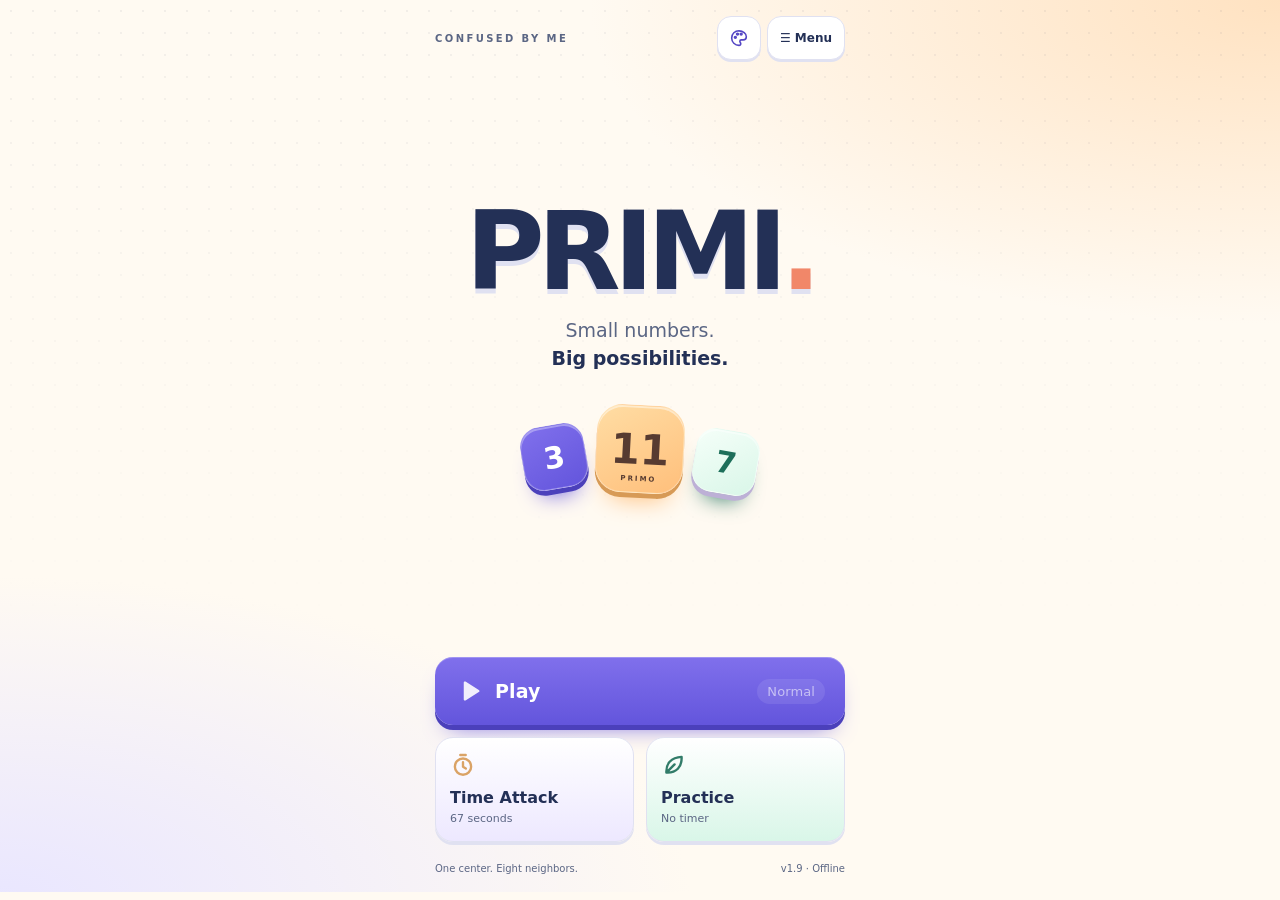
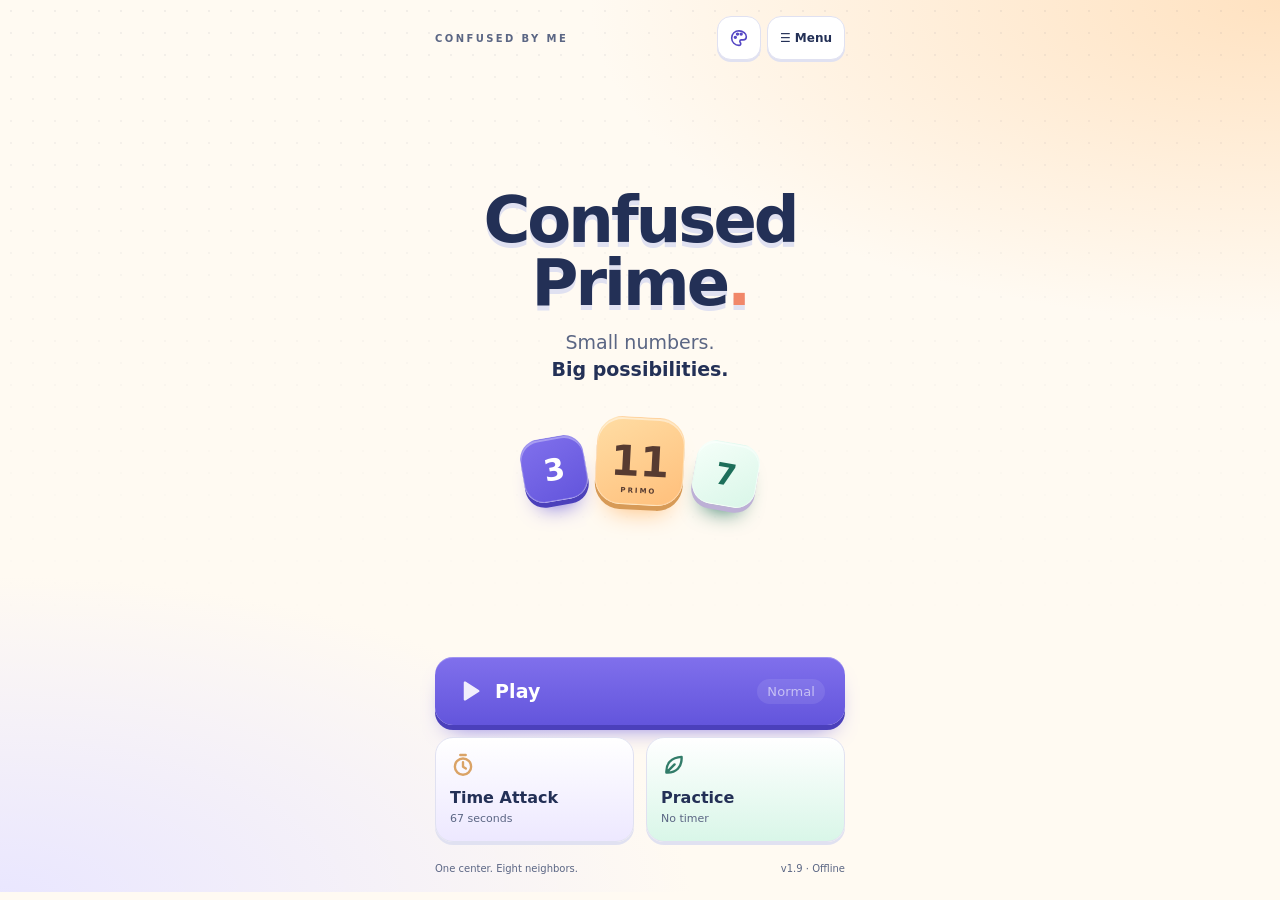
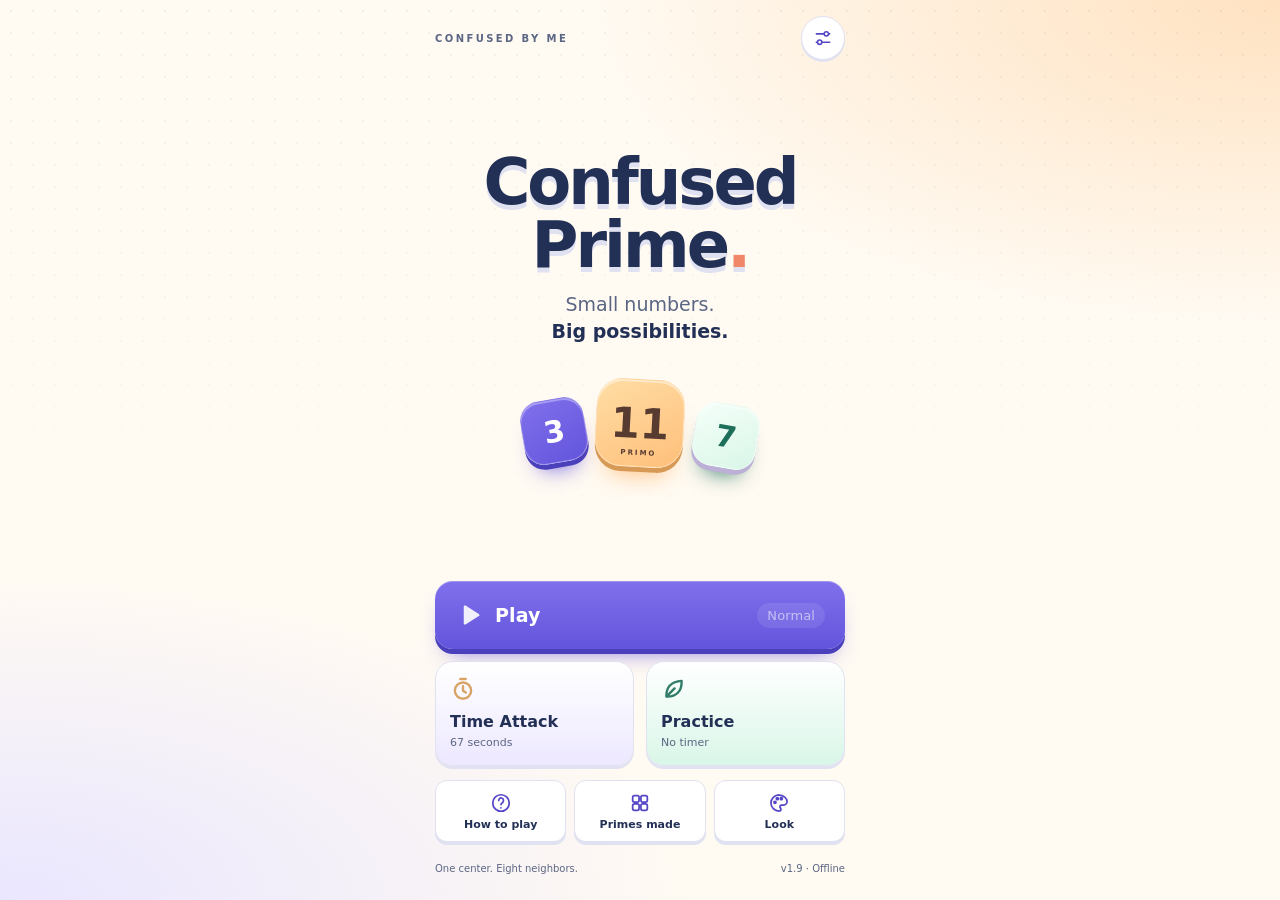
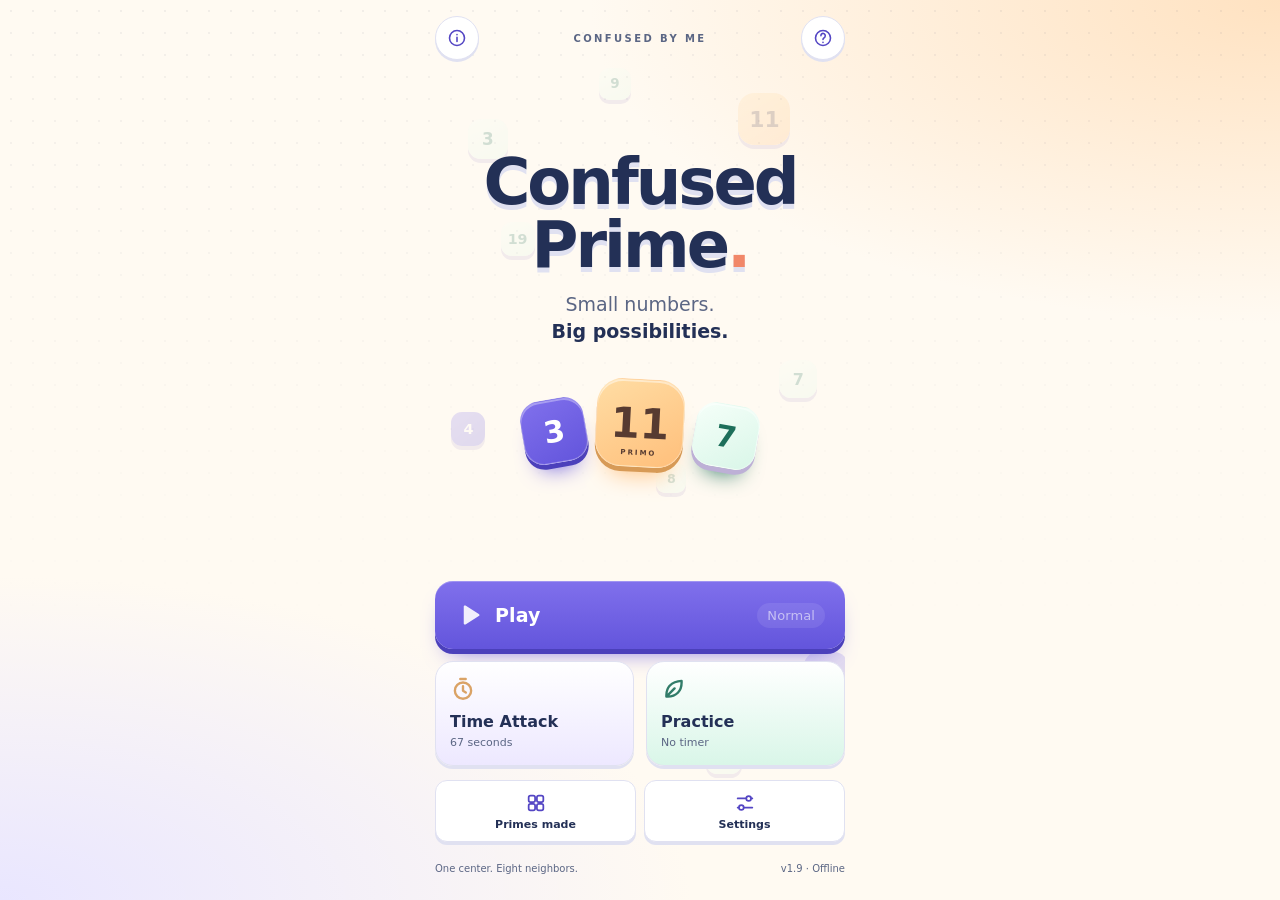
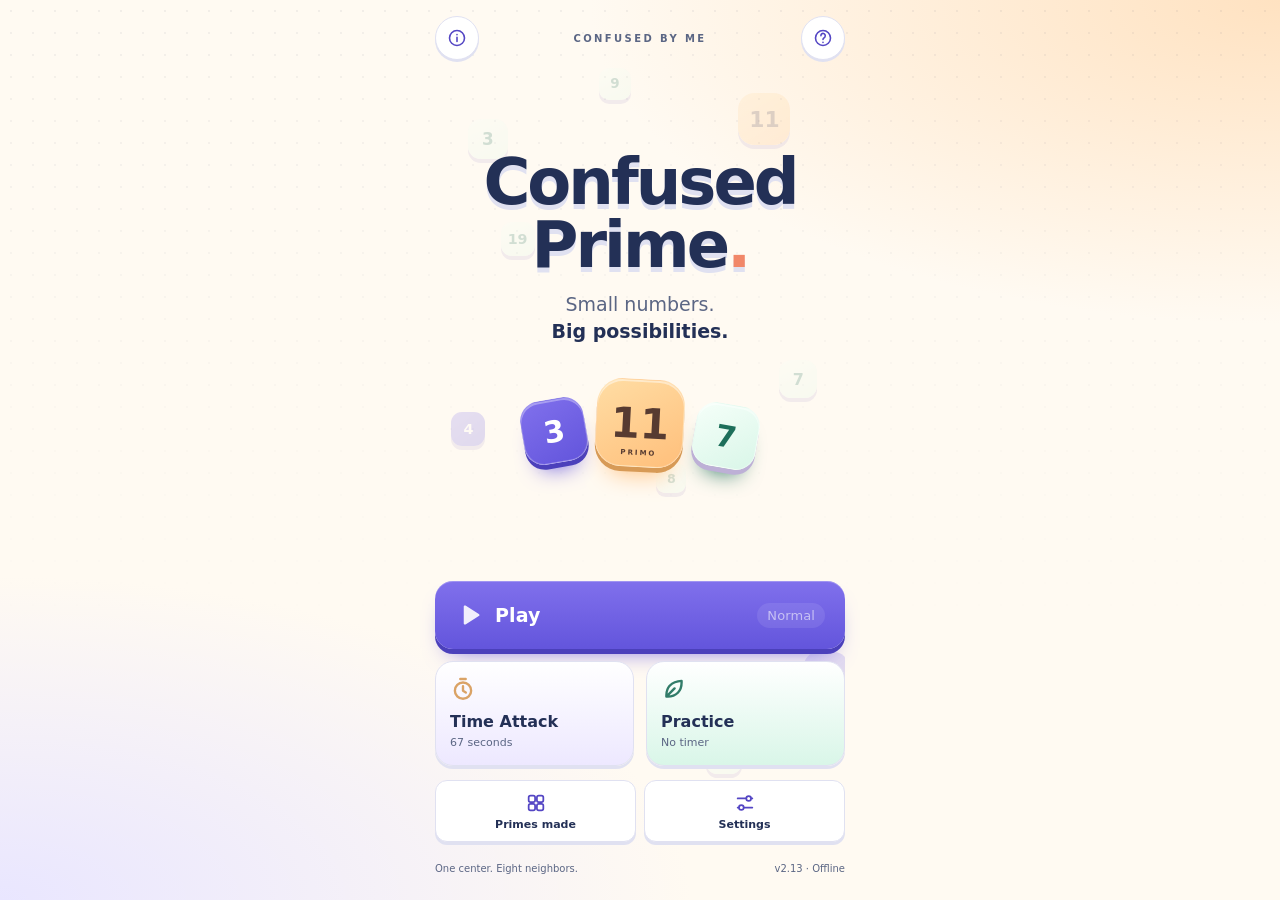
